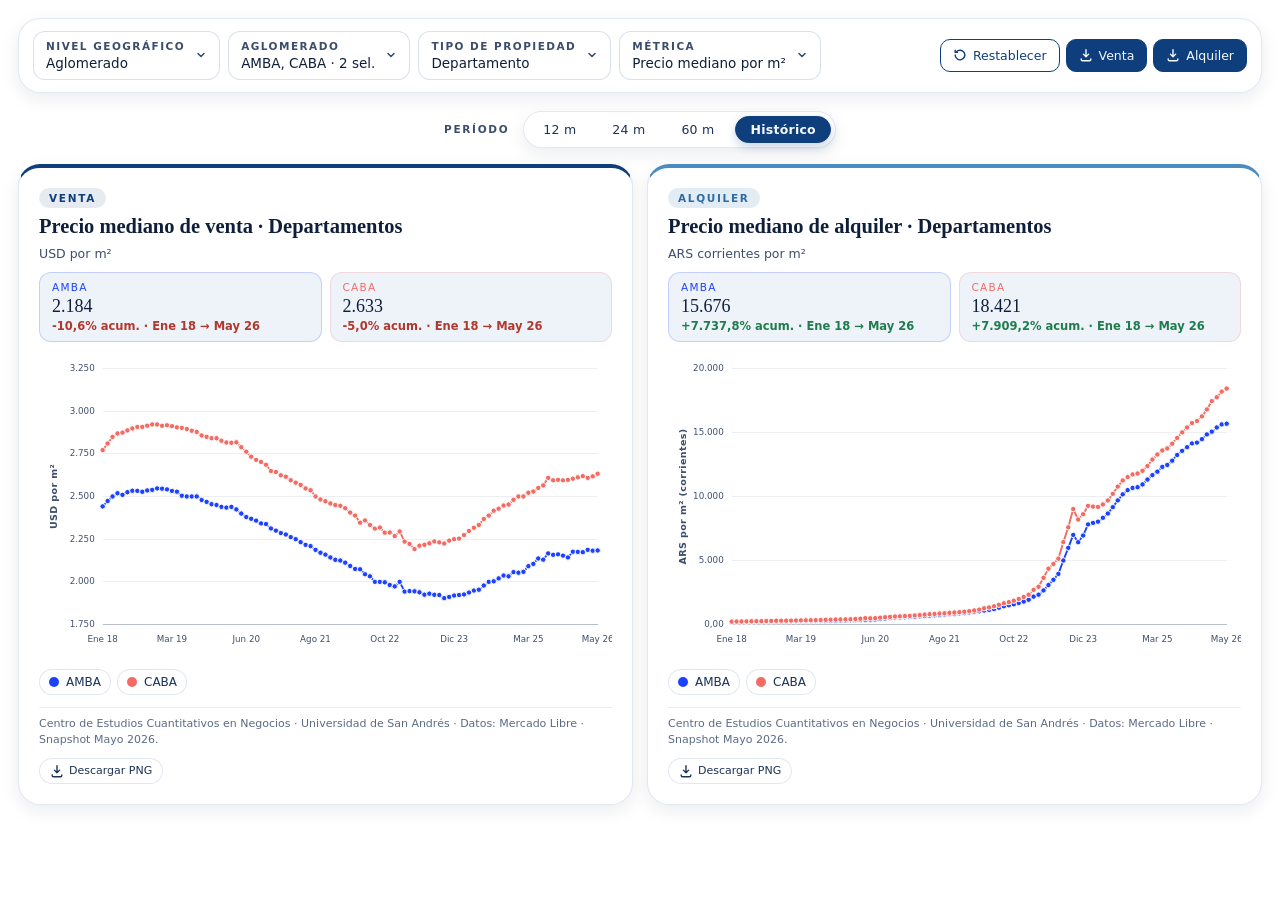
==== devDashboards/meli/amba_explorer.html @ 1bbc938f "Add MELI dev dashboard deployment and nginx routing" ====
<!doctype html>
<html lang="es">
<head>
  <meta charset="utf-8" />
  <meta name="viewport" content="width=device-width, initial-scale=1, viewport-fit=cover" />
  <meta name="theme-color" content="#0f3e7d" />
  <title>Explorador AMBA · Mercado Inmobiliario · UdeSA</title>
  <style>
:root {
  /* Paleta institucional UdeSA — gama de azules.
     Reemplaza la paleta ocre/cálida original (#fffdf8, #d7ccbc, #d8a66a)
     por una monocromática azul, manteniendo solo verde/rojo en las
     stat-deltas (subió/bajó) porque ahí el color transmite significado.

     Mapeo del cambio:
       #fffdf8 (off-white)     → #ffffff (puro)
       #f7f1e6 (ocre claro)    → #eef3fa (azul muy claro, stat-cards)
       #d7ccbc (ocre línea)    → #d6dfec (azul-gris suave)
       #1f2d2b (texto verdoso) → #0f1f3a (navy oscuro)
       #5f6e68 (gris verdoso)  → #5b6b85 (gris-azulado)
       #b94f40 (rojo venta)    → #0f3e7d (navy UdeSA — borde venta)
       #0f7f80 (verde alq)     → #4a8cc1 (azul acero — borde alquiler)
       #244f6d (azul OK)       → #0f3e7d (mismo navy que sale, ahora canónico)
       #d8a66a (acento ocre)   → #4a8cc1 (acento azul medio)
       #c08c4a (acento fuerte) → #2e6ba3 (azul medio fuerte) */
  --bg: transparent;
  --panel: #ffffff;
  --panel-strong: #eef3fa;
  --line: #d6dfec;
  --line-soft: rgba(214, 223, 236, 0.65);
  --ink: #0f1f3a;
  --ink-soft: #1b3358;
  --muted: #5b6b85;
  --muted-strong: #3c4d6c;
  --sale: #0f3e7d;
  --rent: #4a8cc1;
  --confidence: #0f3e7d;
  --accent: #4a8cc1;
  --accent-strong: #2e6ba3;
  --shadow-md: 0 16px 38px rgba(15, 31, 58, 0.10);
  --shadow-sm: 0 6px 18px rgba(15, 31, 58, 0.08);
  --radius-lg: 22px;
  --radius-md: 16px;
  --radius-sm: 12px;
  --font-body: "Aptos", "Trebuchet MS", "Segoe UI", system-ui, sans-serif;
  --font-head: "Iowan Old Style", "Palatino Linotype", "Book Antiqua", "Georgia", serif;
}

* { box-sizing: border-box; }
html { -webkit-text-size-adjust: 100%; }

body {
  margin: 0;
  background: transparent;
  color: var(--ink);
  font-family: var(--font-body);
  -webkit-font-smoothing: antialiased;
  -moz-osx-font-smoothing: grayscale;
}

#app {
  max-width: 1480px;
  margin: 0 auto;
  padding: clamp(10px, 1.5vw, 18px);
}

.boot-shell {
  padding: 40px 20px;
  text-align: center;
  color: var(--muted);
}

.shell {
  display: grid;
  gap: 14px;
}

/* ============================================================
   TOOLBAR (filtros + acciones en una sola línea)
   ============================================================ */

.toolbar {
  background: var(--panel);
  border: 1px solid rgba(214, 223, 236, 0.7);
  border-radius: var(--radius-lg);
  padding: 12px 14px;
  box-shadow: var(--shadow-sm);
  display: flex;
  align-items: center;
  justify-content: space-between;
  gap: 14px;
  flex-wrap: wrap;
}

.toolbar-filters {
  display: flex;
  align-items: center;
  gap: 8px;
  flex-wrap: wrap;
  flex: 1 1 auto;
}

.toolbar-actions {
  display: flex;
  align-items: center;
  gap: 6px;
  flex-wrap: wrap;
}

/* ---- Dropdowns ---- */

.dropdown {
  position: relative;
}

.dropdown-trigger {
  appearance: none;
  cursor: pointer;
  font: inherit;
  background: #ffffff;
  border: 1px solid rgba(214, 223, 236, 0.95);
  border-radius: 12px;
  padding: 8px 12px;
  min-width: 140px;
  display: inline-flex;
  align-items: center;
  gap: 10px;
  color: var(--ink-soft);
  transition: border-color 140ms ease, box-shadow 140ms ease, transform 140ms ease;
  text-align: left;
}

.dropdown-trigger:hover {
  border-color: rgba(91, 107, 133, 0.55);
}

.dropdown-trigger:focus-visible {
  outline: 2px solid var(--accent-strong);
  outline-offset: 2px;
}

.dropdown-trigger.is-open {
  border-color: var(--confidence);
  box-shadow: 0 0 0 3px rgba(15, 62, 125, 0.18);
}

.dropdown-trigger-text {
  display: flex;
  flex-direction: column;
  flex: 1 1 auto;
  min-width: 0;
}

.dropdown-trigger-label {
  font-size: 10.5px;
  letter-spacing: 0.14em;
  text-transform: uppercase;
  color: var(--muted-strong);
  font-weight: 600;
  line-height: 1.2;
}

.dropdown-trigger-value {
  font-size: 13.5px;
  color: var(--ink);
  margin-top: 2px;
  font-weight: 500;
  white-space: nowrap;
  overflow: hidden;
  text-overflow: ellipsis;
  max-width: 200px;
}

.dropdown-chevron {
  width: 12px;
  height: 12px;
  flex: 0 0 auto;
  transition: transform 140ms ease;
  color: var(--muted-strong);
}

.dropdown-trigger.is-open .dropdown-chevron {
  transform: rotate(180deg);
}

.dropdown-menu {
  position: absolute;
  z-index: 60;
  top: calc(100% + 6px);
  left: 0;
  min-width: 220px;
  max-width: 320px;
  background: #ffffff;
  border: 1px solid rgba(214, 223, 236, 0.95);
  border-radius: 14px;
  box-shadow: 0 18px 42px rgba(15, 31, 58, 0.18);
  padding: 8px;
  display: none;
}

.dropdown-menu.is-open {
  display: block;
}

.dropdown-menu-head {
  display: flex;
  justify-content: space-between;
  gap: 6px;
  padding: 4px 6px 8px;
  border-bottom: 1px solid rgba(214, 223, 236, 0.6);
  margin-bottom: 6px;
}

.dropdown-menu-head button {
  appearance: none;
  cursor: pointer;
  font: inherit;
  background: transparent;
  border: 0;
  padding: 4px 8px;
  border-radius: 8px;
  color: var(--confidence);
  font-size: 12px;
  font-weight: 600;
}

.dropdown-menu-head button:hover {
  background: var(--panel-strong);
}

.dropdown-option {
  display: flex;
  align-items: center;
  gap: 10px;
  padding: 8px 10px;
  border-radius: 10px;
  cursor: pointer;
  font-size: 13.5px;
  color: var(--ink-soft);
  user-select: none;
  transition: background 100ms ease;
}

.dropdown-option:hover {
  background: var(--panel-strong);
}

.dropdown-option input[type="checkbox"],
.dropdown-option input[type="radio"] {
  accent-color: var(--confidence);
  width: 16px;
  height: 16px;
  flex: 0 0 auto;
  cursor: pointer;
}

.dropdown-option .option-dot {
  width: 10px;
  height: 10px;
  border-radius: 999px;
  flex: 0 0 auto;
}

.dropdown-option .option-text {
  flex: 1 1 auto;
  min-width: 0;
  white-space: nowrap;
  overflow: hidden;
  text-overflow: ellipsis;
}

/* ---- Dropdown con buscador (barrio / municipio) ---- */

.dropdown-menu.has-search {
  min-width: 260px;
  max-width: 320px;
}

.dropdown-menu.has-search .dropdown-menu-options {
  max-height: 280px;
  overflow-y: auto;
  scrollbar-width: thin;
}

.dropdown-search {
  padding: 4px 4px 8px;
  border-bottom: 1px solid rgba(214, 223, 236, 0.6);
  margin-bottom: 6px;
}

.dropdown-search-input {
  width: 100%;
  appearance: none;
  font: inherit;
  font-size: 13px;
  padding: 7px 10px;
  background: var(--panel);
  border: 1px solid rgba(214, 223, 236, 0.85);
  border-radius: 8px;
  color: var(--ink);
}

.dropdown-search-input:focus {
  outline: 2px solid rgba(15, 62, 125, 0.35);
  outline-offset: 0;
  border-color: rgba(15, 62, 125, 0.6);
}

.dropdown-search-input::placeholder {
  color: var(--muted);
}

/* ---- Action buttons ---- */

.action-btn {
  appearance: none;
  cursor: pointer;
  font: inherit;
  font-size: 12.5px;
  padding: 8px 12px;
  border-radius: 10px;
  background: var(--confidence);
  color: #f5f8fc;
  border: 1px solid var(--confidence);
  display: inline-flex;
  align-items: center;
  gap: 6px;
  transition: transform 140ms ease, box-shadow 140ms ease, opacity 140ms ease;
}

.action-btn.secondary {
  background: transparent;
  color: var(--confidence);
}

.action-btn.accent {
  background: var(--accent);
  color: #f5f8fc;
  border-color: var(--accent-strong);
}

.action-btn:hover {
  transform: translateY(-1px);
  box-shadow: 0 8px 18px rgba(15, 31, 58, 0.14);
}

.action-btn:focus-visible {
  outline: 2px solid var(--accent-strong);
  outline-offset: 2px;
}

.action-btn:disabled {
  opacity: 0.55;
  cursor: not-allowed;
  transform: none;
  box-shadow: none;
}

.icon {
  width: 14px;
  height: 14px;
  display: inline-block;
}

/* ============================================================
   RANGE BAR (chips de período arriba de los gráficos)
   ============================================================ */

.range-bar {
  display: flex;
  justify-content: center;
  align-items: center;
  gap: 14px;
  flex-wrap: wrap;
  padding: 4px 0 2px;
}

.range-bar-label {
  font-size: 10.5px;
  letter-spacing: 0.16em;
  text-transform: uppercase;
  color: var(--muted-strong);
  font-weight: 600;
}

.range-chips {
  display: inline-flex;
  align-items: center;
  gap: 6px;
  background: var(--panel);
  border: 1px solid rgba(214, 223, 236, 0.7);
  border-radius: 999px;
  padding: 4px;
  box-shadow: var(--shadow-sm);
}

.range-chip {
  appearance: none;
  cursor: pointer;
  font: inherit;
  font-size: 12.5px;
  padding: 6px 14px;
  border-radius: 999px;
  border: 1px solid transparent;
  background: transparent;
  color: var(--ink-soft);
  transition: background 140ms ease, color 140ms ease, border-color 140ms ease, transform 140ms ease;
  font-weight: 500;
  letter-spacing: 0.02em;
  line-height: 1.1;
}

.range-chip:hover {
  background: var(--panel-strong);
  color: var(--ink);
}

.range-chip.is-active {
  background: var(--confidence);
  color: #f5f8fc;
  border-color: var(--confidence);
  font-weight: 600;
  box-shadow: 0 4px 10px rgba(15, 62, 125, 0.22);
}

.range-chip:focus-visible {
  outline: 2px solid var(--accent-strong);
  outline-offset: 2px;
}

/* ============================================================
   CHARTS GRID
   ============================================================ */

.charts-grid {
  display: grid;
  gap: 14px;
  grid-template-columns: 1fr;
}

@media (min-width: 980px) {
  .charts-grid {
    grid-template-columns: repeat(2, minmax(0, 1fr));
  }
}

.chart-panel {
  background: var(--panel);
  border: 1px solid rgba(214, 223, 236, 0.7);
  border-radius: var(--radius-lg);
  padding: clamp(14px, 2vw, 20px);
  box-shadow: var(--shadow-sm);
  display: grid;
  gap: 12px;
  position: relative;
  min-width: 0;
}

.chart-panel.sale {
  border-top: 4px solid var(--sale);
}

.chart-panel.rent {
  border-top: 4px solid var(--rent);
}

.chart-head {
  display: grid;
  gap: 6px;
}

.chart-tag {
  display: inline-flex;
  align-items: center;
  gap: 8px;
  border-radius: 999px;
  padding: 4px 10px;
  font-size: 10.5px;
  letter-spacing: 0.16em;
  text-transform: uppercase;
  font-weight: 600;
  width: max-content;
}

.chart-tag.sale {
  background: rgba(15, 62, 125, 0.10);
  color: var(--sale);
}

.chart-tag.rent {
  background: rgba(74, 140, 193, 0.16);
  /* Usamos accent-strong (#2e6ba3) en lugar de --rent porque el azul
     acero a 16% opacity necesita texto un toque más oscuro para
     mantener contraste WCAG AA. */
  color: var(--accent-strong);
}

.chart-title {
  margin: 0;
  font-family: var(--font-head);
  font-size: clamp(17px, 1.6vw, 22px);
  font-weight: 700;
  color: var(--ink);
  line-height: 1.2;
}

.chart-sub {
  margin: 0;
  color: var(--muted-strong);
  font-size: 12.5px;
  line-height: 1.5;
}

.chart-stats {
  display: flex;
  gap: 8px;
  flex-wrap: wrap;
  margin-top: 2px;
}

.stat-card {
  flex: 1 1 110px;
  padding: 8px 12px;
  border-radius: 12px;
  background: var(--panel-strong);
  border: 1px solid rgba(214, 223, 236, 0.7);
  min-width: 0;
}

.stat-label {
  font-size: 10.5px;
  letter-spacing: 0.12em;
  text-transform: uppercase;
  white-space: nowrap;
  overflow: hidden;
  text-overflow: ellipsis;
}

.stat-value {
  margin-top: 4px;
  font-family: var(--font-head);
  font-size: 18px;
  color: var(--ink);
  line-height: 1.1;
}

.stat-delta {
  font-size: 11.5px;
  margin-top: 3px;
  font-weight: 600;
  white-space: nowrap;
  overflow: hidden;
  text-overflow: ellipsis;
}

.stat-delta.up { color: #1f7d4d; }
.stat-delta.down { color: #b1382c; }
.stat-delta.flat { color: var(--muted); }

.chart-canvas-wrap {
  position: relative;
  width: 100%;
}

.chart-canvas-wrap svg {
  width: 100%;
  height: auto;
  display: block;
  font-family: var(--font-body);
}

.chart-canvas-wrap svg text {
  fill: var(--muted-strong);
}

.chart-line {
  fill: none;
  stroke-width: 2.4;
  stroke-linejoin: round;
  stroke-linecap: round;
  transition: opacity 160ms ease, stroke-width 160ms ease;
}

.chart-line.is-muted { opacity: 0.16; }
.chart-line.is-emph  { stroke-width: 3.2; }

.chart-point {
  cursor: pointer;
  transition: r 140ms ease, opacity 140ms ease;
}

.chart-point.is-muted { opacity: 0.18; }

.chart-axis path,
.chart-axis line {
  stroke: rgba(91, 107, 133, 0.45);
  shape-rendering: crispEdges;
}

.chart-grid line {
  stroke: rgba(91, 107, 133, 0.14);
  shape-rendering: crispEdges;
}

.chart-zero-line {
  stroke: rgba(91, 107, 133, 0.55);
  stroke-dasharray: 4 4;
}

.axis-title-y {
  font-weight: 600;
  letter-spacing: 0.04em;
  fill: var(--muted-strong);
}

.chart-legend {
  display: flex;
  flex-wrap: wrap;
  gap: 6px;
}

.chart-legend button {
  appearance: none;
  cursor: pointer;
  font: inherit;
  font-size: 12px;
  padding: 5px 9px;
  border-radius: 999px;
  border: 1px solid rgba(214, 223, 236, 0.72);
  background: #ffffff;
  color: var(--ink-soft);
  display: inline-flex;
  align-items: center;
  gap: 7px;
  transition: opacity 140ms ease, border-color 140ms ease, transform 140ms ease;
}

.chart-legend button:hover {
  transform: translateY(-1px);
}

.chart-legend button.is-hidden {
  opacity: 0.45;
}

.chart-legend .legend-swatch {
  width: 10px;
  height: 10px;
  border-radius: 999px;
  flex: 0 0 auto;
}

.chart-tooltip {
  position: absolute;
  pointer-events: none;
  background: rgba(15, 31, 58, 0.96);
  color: #eef3fa;
  padding: 10px 12px;
  border-radius: 12px;
  font-size: 12px;
  line-height: 1.4;
  min-width: 150px;
  max-width: 240px;
  box-shadow: 0 14px 28px rgba(11, 22, 42, 0.32);
  opacity: 0;
  transform: translate(-50%, -10px);
  transition: opacity 120ms ease, transform 120ms ease;
  z-index: 6;
}

.chart-tooltip.is-visible {
  opacity: 1;
  transform: translate(-50%, -16px);
}

.chart-tooltip h6 {
  margin: 0 0 6px;
  font-family: var(--font-head);
  font-size: 13px;
  color: #a8c4e6;
}

.tooltip-row {
  display: flex;
  align-items: center;
  gap: 8px;
  margin-top: 3px;
}

.tooltip-row .swatch {
  width: 9px;
  height: 9px;
  border-radius: 999px;
}

.tooltip-row .name {
  flex: 1;
  color: rgba(251, 246, 236, 0.82);
  white-space: nowrap;
}

.tooltip-row .value {
  font-family: var(--font-head);
  color: #ffffff;
}

/* ---- Empty / blocked state ---- */

.chart-empty {
  text-align: center;
  color: var(--muted);
  padding: 50px 20px;
  border: 1px dashed rgba(214, 223, 236, 0.85);
  border-radius: var(--radius-md);
  background: var(--panel-strong);
  font-size: 13px;
  line-height: 1.6;
}

.chart-empty strong {
  color: var(--ink);
  display: block;
  margin-bottom: 6px;
  font-family: var(--font-head);
  font-size: 15px;
}

.chart-empty .empty-icon {
  width: 30px;
  height: 30px;
  display: block;
  margin: 0 auto 10px;
  color: var(--muted-strong);
}

.chart-empty.is-blocked {
  background: rgba(74, 140, 193, 0.10);
  border-color: rgba(74, 140, 193, 0.55);
  color: var(--muted-strong);
}

.chart-footnote {
  border-top: 1px solid rgba(214, 223, 236, 0.55);
  padding-top: 8px;
  font-size: 11px;
  color: var(--muted);
  line-height: 1.45;
  display: flex;
  justify-content: space-between;
  gap: 10px;
  flex-wrap: wrap;
}

.chart-footnote .panel-download {
  appearance: none;
  cursor: pointer;
  font: inherit;
  font-size: 11px;
  padding: 4px 10px;
  border-radius: 999px;
  border: 1px solid rgba(214, 223, 236, 0.7);
  background: #ffffff;
  color: var(--ink-soft);
  display: inline-flex;
  align-items: center;
  gap: 5px;
  transition: transform 140ms ease, background 140ms ease;
}

.chart-footnote .panel-download:hover {
  transform: translateY(-1px);
  background: var(--panel-strong);
}

/* ---- Toast ---- */

.toast {
  position: fixed;
  bottom: 16px;
  left: 50%;
  transform: translate(-50%, 16px);
  background: rgba(15, 31, 58, 0.96);
  color: #f5f8fc;
  padding: 10px 16px;
  border-radius: 999px;
  font-size: 12.5px;
  box-shadow: 0 14px 28px rgba(11, 22, 42, 0.28);
  opacity: 0;
  pointer-events: none;
  transition: opacity 200ms ease, transform 200ms ease;
  z-index: 80;
}

.toast.is-visible {
  opacity: 1;
  transform: translate(-50%, 0);
}

/* ============================================================
   RESPONSIVE FINE TUNING
   ============================================================ */

@media (max-width: 720px) {
  .toolbar {
    padding: 10px;
  }

  .dropdown-trigger {
    min-width: 130px;
    padding: 7px 10px;
  }

  .dropdown-trigger-value {
    max-width: 140px;
  }

  .stat-card {
    flex: 1 1 100%;
  }

  .chart-panel {
    padding: 14px;
  }

  .toolbar-actions .action-btn span.label-text {
    display: none;
  }

  .range-bar {
    gap: 10px;
  }

  .range-chip {
    font-size: 11.5px;
    padding: 5px 12px;
  }
}

@media (max-width: 480px) {
  .toolbar-filters {
    width: 100%;
  }

  .toolbar-actions {
    width: 100%;
    justify-content: flex-end;
  }
}

@media (prefers-reduced-motion: reduce) {
  *,
  *::before,
  *::after {
    transition-duration: 0ms !important;
    animation-duration: 0ms !important;
  }
}

  </style>
</head>
<body>
  <div id="app" aria-busy="true">
    <div class="boot-shell">
      <p>Cargando explorador…</p>
    </div>
  </div>
  <script>
    window.EXPLORER_BOOTSTRAP = {"data":{"sale":{"aglomerado":{"Casa":{"precio":{"stock":{"AMBA":[{"x":"2018-01","y":1036.01801801802},{"x":"2018-02","y":1040.0},{"x":"2018-03","y":1038.96103896104},{"x":"2018-04","y":1043.47826086957},{"x":"2018-05","y":1039.47368421053},{"x":"2018-06","y":1041.66666666667},{"x":"2018-07","y":1045.45454545455},{"x":"2018-08","y":1033.33333333333},{"x":"2018-09","y":1032.30246653198},{"x":"2018-10","y":1030.0},{"x":"2018-11","y":1031.01947308133},{"x":"2018-12","y":1034.48275862069},{"x":"2019-01","y":1032.11009174312},{"x":"2019-02","y":1038.96103896104},{"x":"2019-03","y":1030.30303030303},{"x":"2019-04","y":1035.08771929825},{"x":"2019-05","y":1026.08695652174},{"x":"2019-06","y":1015.87301587302},{"x":"2019-07","y":1000.0},{"x":"2019-08","y":985.915492957746},{"x":"2019-09","y":979.166666666667},{"x":"2019-10","y":966.542750929368},{"x":"2019-11","y":951.219512195122},{"x":"2019-12","y":934.579439252336},{"x":"2020-01","y":929.772502472799},{"x":"2020-02","y":929.095354523227},{"x":"2020-03","y":931.034482758621},{"x":"2020-04","y":909.090909090909},{"x":"2020-05","y":913.705583756345},{"x":"2020-06","y":900.473933649289},{"x":"2020-07","y":883.720930232558},{"x":"2020-08","y":882.051282051282},{"x":"2020-09","y":892.307692307692},{"x":"2020-10","y":898.617511520737},{"x":"2020-11","y":882.352941176471},{"x":"2020-12","y":880.0},{"x":"2021-01","y":873.9496},{"x":"2021-02","y":875.0},{"x":"2021-03","y":883.7209},{"x":"2021-04","y":888.8889},{"x":"2021-05","y":880.2817},{"x":"2021-06","y":875.3316},{"x":"2021-07","y":871.3572},{"x":"2021-08","y":864.0777},{"x":"2021-09","y":853.3333},{"x":"2021-10","y":856.1938},{"x":"2021-11","y":850.3937},{"x":"2021-12","y":844.8276},{"x":"2022-01","y":843.75},{"x":"2022-02","y":838.709677419355},{"x":"2022-03","y":833.333333333333},{"x":"2022-04","y":827.586206896552},{"x":"2022-05","y":848.484848484848},{"x":"2022-06","y":816.3265},{"x":"2022-07","y":797.101449275362},{"x":"2022-08","y":783.783783783784},{"x":"2022-09","y":780.0},{"x":"2022-10","y":773.480662983425},{"x":"2022-11","y":777.777777777778},{"x":"2022-12","y":794.044665012407},{"x":"2023-01","y":790.0},{"x":"2023-02","y":776.255707762557},{"x":"2023-03","y":840.336134453781},{"x":"2023-04","y":909.090909090909},{"x":"2023-05","y":846.153846153846},{"x":"2023-06","y":814.159292035398},{"x":"2023-07","y":800.0},{"x":"2023-08","y":788.571428571429},{"x":"2023-09","y":788.571428571429},{"x":"2023-10","y":783.582089552239},{"x":"2023-11","y":785.046728971963},{"x":"2023-12","y":784.313725490196},{"x":"2024-01","y":759.790228940738},{"x":"2024-02","y":753.72265740467},{"x":"2024-03","y":752.688172043011},{"x":"2024-04","y":754.339622641509},{"x":"2024-05","y":761.50317572336},{"x":"2024-06","y":756.302521008403},{"x":"2024-07","y":750.0},{"x":"2024-08","y":750.0},{"x":"2024-09","y":750.0},{"x":"2024-10","y":749.354005167959},{"x":"2024-11","y":741.935483870968},{"x":"2024-12","y":748.031496062992},{"x":"2025-01","y":739.495798319328},{"x":"2025-02","y":748.387096774194},{"x":"2025-03","y":754.444444444444},{"x":"2025-04","y":752.688172043011},{"x":"2025-05","y":757.388853863624},{"x":"2025-06","y":753.138075313808},{"x":"2025-07","y":762.463343108504},{"x":"2025-08","y":755.813953488372},{"x":"2025-09","y":755.102040816327},{"x":"2025-10","y":751.87969924812},{"x":"2025-11","y":753.993610223642},{"x":"2025-12","y":753.768844221105},{"x":"2026-01","y":753.880266075388},{"x":"2026-02","y":752.688172043011},{"x":"2026-03","y":757.575757575758},{"x":"2026-04","y":761.904761904762},{"x":"2026-05","y":767.441860465116}],"CABA":[{"x":"2018-01","y":1625.46534908217},{"x":"2018-02","y":1656.44171779141},{"x":"2018-03","y":1657.53424657534},{"x":"2018-04","y":1644.56233421751},{"x":"2018-05","y":1657.14285714286},{"x":"2018-06","y":1684.39716312057},{"x":"2018-07","y":1683.57936676702},{"x":"2018-08","y":1683.17195734771},{"x":"2018-09","y":1698.0056980057},{"x":"2018-10","y":1701.06382978723},{"x":"2018-11","y":1712.60483358395},{"x":"2018-12","y":1717.48156410733},{"x":"2019-01","y":1761.3309598795},{"x":"2019-02","y":1800.5540166205},{"x":"2019-03","y":1787.89448370269},{"x":"2019-04","y":1764.70588235294},{"x":"2019-05","y":1744.87905480984},{"x":"2019-06","y":1735.50443697769},{"x":"2019-07","y":1724.13793103448},{"x":"2019-08","y":1719.45701357466},{"x":"2019-09","y":1719.87261146497},{"x":"2019-10","y":1714.90147783251},{"x":"2019-11","y":1717.47427812811},{"x":"2019-12","y":1704.54545454545},{"x":"2020-01","y":1692.30769230769},{"x":"2020-02","y":1700.8547008547},{"x":"2020-03","y":1692.30769230769},{"x":"2020-04","y":1678.00663426676},{"x":"2020-05","y":1660.64981949458},{"x":"2020-06","y":1644.80286738351},{"x":"2020-07","y":1622.80580256147},{"x":"2020-08","y":1613.47517730496},{"x":"2020-09","y":1639.78494623656},{"x":"2020-10","y":1617.64705882353},{"x":"2020-11","y":1610.27955095752},{"x":"2020-12","y":1604.76460578559},{"x":"2021-01","y":1605.263},{"x":"2021-02","y":1608.392},{"x":"2021-03","y":1621.622},{"x":"2021-04","y":1612.641},{"x":"2021-05","y":1603.499},{"x":"2021-06","y":1596.806},{"x":"2021-07","y":1584.699},{"x":"2021-08","y":1577.982},{"x":"2021-09","y":1564.987},{"x":"2021-10","y":1562.188},{"x":"2021-11","y":1552.68},{"x":"2021-12","y":1538.462},{"x":"2022-01","y":1535.283},{"x":"2022-02","y":1532.17568947906},{"x":"2022-03","y":1523.17880794702},{"x":"2022-04","y":1520.0},{"x":"2022-05","y":1450.98039215686},{"x":"2022-06","y":1483.871},{"x":"2022-07","y":1456.08131053125},{"x":"2022-08","y":1440.0},{"x":"2022-09","y":1435.89743589744},{"x":"2022-10","y":1424.61964038728},{"x":"2022-11","y":1411.76470588235},{"x":"2022-12","y":1407.0351758794},{"x":"2023-01","y":1405.88831184309},{"x":"2023-02","y":1380.67061143984},{"x":"2023-03","y":1363.13686313686},{"x":"2023-04","y":1318.18181818182},{"x":"2023-05","y":1351.35135135135},{"x":"2023-06","y":1342.02800361337},{"x":"2023-07","y":1348.83720930233},{"x":"2023-08","y":1358.71156661786},{"x":"2023-09","y":1345.0},{"x":"2023-10","y":1347.98711755233},{"x":"2023-11","y":1347.82608695652},{"x":"2023-12","y":1342.85714285714},{"x":"2024-01","y":1349.91119005329},{"x":"2024-02","y":1332.05004035513},{"x":"2024-03","y":1315.78947368421},{"x":"2024-04","y":1309.09090909091},{"x":"2024-05","y":1306.04410943607},{"x":"2024-06","y":1305.55555555556},{"x":"2024-07","y":1323.13584471834},{"x":"2024-08","y":1312.35859728507},{"x":"2024-09","y":1312.35859728507},{"x":"2024-10","y":1317.6051936531},{"x":"2024-11","y":1309.09090909091},{"x":"2024-12","y":1314.28571428571},{"x":"2025-01","y":1314.28571428571},{"x":"2025-02","y":1314.88095238095},{"x":"2025-03","y":1305.11792144383},{"x":"2025-04","y":1314.28571428571},{"x":"2025-05","y":1320.0},{"x":"2025-06","y":1325.634027824},{"x":"2025-07","y":1333.33333333333},{"x":"2025-08","y":1360.10752688172},{"x":"2025-09","y":1337.68612998743},{"x":"2025-10","y":1319.12220677857},{"x":"2025-11","y":1329.96163682865},{"x":"2025-12","y":1325.16703786192},{"x":"2026-01","y":1319.44444444444},{"x":"2026-02","y":1313.4328358209},{"x":"2026-03","y":1318.18181818182},{"x":"2026-04","y":1318.18181818182},{"x":"2026-05","y":1319.45757193866}],"GBA Zona Norte":[{"x":"2018-01","y":1223.77622377622},{"x":"2018-02","y":1230.76923076923},{"x":"2018-03","y":1244.6483647357},{"x":"2018-04","y":1252.37604193521},{"x":"2018-05","y":1235.75690129525},{"x":"2018-06","y":1243.3734939759},{"x":"2018-07","y":1255.77100646353},{"x":"2018-08","y":1236.36363636364},{"x":"2018-09","y":1233.48017621145},{"x":"2018-10","y":1226.85185185185},{"x":"2018-11","y":1234.04255319149},{"x":"2018-12","y":1237.03703703704},{"x":"2019-01","y":1230.76923076923},{"x":"2019-02","y":1243.90243902439},{"x":"2019-03","y":1234.56790123457},{"x":"2019-04","y":1233.33333333333},{"x":"2019-05","y":1232.14285714286},{"x":"2019-06","y":1223.52941176471},{"x":"2019-07","y":1192.41192411924},{"x":"2019-08","y":1174.82517482517},{"x":"2019-09","y":1160.40955631399},{"x":"2019-10","y":1147.95918367347},{"x":"2019-11","y":1130.4347826087},{"x":"2019-12","y":1111.11111111111},{"x":"2020-01","y":1104.16666666667},{"x":"2020-02","y":1102.94372294372},{"x":"2020-03","y":1116.85625646329},{"x":"2020-04","y":1081.08108108108},{"x":"2020-05","y":1084.74576271186},{"x":"2020-06","y":1046.15384615385},{"x":"2020-07","y":1000.0},{"x":"2020-08","y":992.36641221374},{"x":"2020-09","y":1000.0},{"x":"2020-10","y":1024.18207681366},{"x":"2020-11","y":998.295754381007},{"x":"2020-12","y":999.231360491929},{"x":"2021-01","y":980.3922},{"x":"2021-02","y":975.0},{"x":"2021-03","y":997.5062},{"x":"2021-04","y":1000.0},{"x":"2021-05","y":987.5},{"x":"2021-06","y":965.0466},{"x":"2021-07","y":959.1069},{"x":"2021-08","y":949.0446},{"x":"2021-09","y":926.8867},{"x":"2021-10","y":912.877},{"x":"2021-11","y":908.3826},{"x":"2021-12","y":896.027},{"x":"2022-01","y":892.8571},{"x":"2022-02","y":884.615384615385},{"x":"2022-03","y":868.421052631579},{"x":"2022-04","y":864.608076009501},{"x":"2022-05","y":880.733944954128},{"x":"2022-06","y":846.8304},{"x":"2022-07","y":818.401937046005},{"x":"2022-08","y":807.113543091655},{"x":"2022-09","y":788.990825688073},{"x":"2022-10","y":788.993020499539},{"x":"2022-11","y":800.0},{"x":"2022-12","y":864.935064935065},{"x":"2023-01","y":846.153846153846},{"x":"2023-02","y":829.268292682927},{"x":"2023-03","y":975.0},{"x":"2023-04","y":1094.67455621302},{"x":"2023-05","y":1000.0},{"x":"2023-06","y":920.863309352518},{"x":"2023-07","y":894.731578947368},{"x":"2023-08","y":872.037914691943},{"x":"2023-09","y":862.583968679167},{"x":"2023-10","y":864.197530864198},{"x":"2023-11","y":870.967741935484},{"x":"2023-12","y":871.369294605809},{"x":"2024-01","y":818.181818181818},{"x":"2024-02","y":824.483748089116},{"x":"2024-03","y":837.410800607707},{"x":"2024-04","y":841.66390048743},{"x":"2024-05","y":853.754940711462},{"x":"2024-06","y":843.75},{"x":"2024-07","y":837.39837398374},{"x":"2024-08","y":839.506172839506},{"x":"2024-09","y":836.363636363636},{"x":"2024-10","y":839.285714285714},{"x":"2024-11","y":828.07570977918},{"x":"2024-12","y":832.401187314482},{"x":"2025-01","y":819.672131147541},{"x":"2025-02","y":828.729281767956},{"x":"2025-03","y":829.875518672199},{"x":"2025-04","y":838.926174496644},{"x":"2025-05","y":848.85140034136},{"x":"2025-06","y":846.153846153846},{"x":"2025-07","y":853.658536585366},{"x":"2025-08","y":862.068965517241},{"x":"2025-09","y":862.595419847328},{"x":"2025-10","y":866.425992779783},{"x":"2025-11","y":865.671641791045},{"x":"2025-12","y":873.727087576375},{"x":"2026-01","y":875.940700503593},{"x":"2026-02","y":877.19298245614},{"x":"2026-03","y":891.891891891892},{"x":"2026-04","y":899.653979238754},{"x":"2026-05","y":926.966292134831}],"GBA Zona Oeste":[{"x":"2018-01","y":834.782608695652},{"x":"2018-02","y":833.333333333333},{"x":"2018-03","y":833.333333333333},{"x":"2018-04","y":851.063829787234},{"x":"2018-05","y":851.063829787234},{"x":"2018-06","y":846.546310832025},{"x":"2018-07","y":851.758793969849},{"x":"2018-08","y":857.142857142857},{"x":"2018-09","y":853.333333333333},{"x":"2018-10","y":853.333333333333},{"x":"2018-11","y":857.142857142857},{"x":"2018-12","y":851.063829787234},{"x":"2019-01","y":854.129596678529},{"x":"2019-02","y":857.142857142857},{"x":"2019-03","y":859.774856909527},{"x":"2019-04","y":866.666666666667},{"x":"2019-05","y":853.333333333333},{"x":"2019-06","y":837.209302325581},{"x":"2019-07","y":836.300285080773},{"x":"2019-08","y":818.181818181818},{"x":"2019-09","y":809.858299595142},{"x":"2019-10","y":800.0},{"x":"2019-11","y":793.103448275862},{"x":"2019-12","y":763.888888888889},{"x":"2020-01","y":758.169934640523},{"x":"2020-02","y":755.208584518929},{"x":"2020-03","y":745.762711864407},{"x":"2020-04","y":744.186046511628},{"x":"2020-05","y":738.461538461538},{"x":"2020-06","y":734.69387755102},{"x":"2020-07","y":737.100737100737},{"x":"2020-08","y":752.136752136752},{"x":"2020-09","y":766.417023776149},{"x":"2020-10","y":777.1552531369},{"x":"2020-11","y":764.705882352941},{"x":"2020-12","y":763.157894736842},{"x":"2021-01","y":760.7656},{"x":"2021-02","y":762.8866},{"x":"2021-03","y":769.2308},{"x":"2021-04","y":771.7842},{"x":"2021-05","y":777.7778},{"x":"2021-06","y":788.9474},{"x":"2021-07","y":788.3817},{"x":"2021-08","y":790.5882},{"x":"2021-09","y":792.393},{"x":"2021-10","y":816.9416},{"x":"2021-11","y":817.4387},{"x":"2021-12","y":813.3971},{"x":"2022-01","y":827.8825},{"x":"2022-02","y":820.89552238806},{"x":"2022-03","y":818.181818181818},{"x":"2022-04","y":809.52380952381},{"x":"2022-05","y":840.081967213115},{"x":"2022-06","y":800.0},{"x":"2022-07","y":783.783783783784},{"x":"2022-08","y":779.220779220779},{"x":"2022-09","y":780.0},{"x":"2022-10","y":775.609756097561},{"x":"2022-11","y":772.811918063315},{"x":"2022-12","y":766.467065868263},{"x":"2023-01","y":759.753593429158},{"x":"2023-02","y":760.869565217391},{"x":"2023-03","y":772.361531577845},{"x":"2023-04","y":810.126582278481},{"x":"2023-05","y":766.871165644172},{"x":"2023-06","y":772.727272727273},{"x":"2023-07","y":764.840182648402},{"x":"2023-08","y":760.56338028169},{"x":"2023-09","y":754.875269089528},{"x":"2023-10","y":741.4482182205},{"x":"2023-11","y":750.0},{"x":"2023-12","y":750.0},{"x":"2024-01","y":741.982234689107},{"x":"2024-02","y":731.598297213623},{"x":"2024-03","y":727.272727272727},{"x":"2024-04","y":714.728361908697},{"x":"2024-05","y":704.545454545455},{"x":"2024-06","y":700.48309178744},{"x":"2024-07","y":688.888888888889},{"x":"2024-08","y":683.333333333333},{"x":"2024-09","y":683.148897583584},{"x":"2024-10","y":682.352941176471},{"x":"2024-11","y":680.0},{"x":"2024-12","y":686.015831134565},{"x":"2025-01","y":681.818181818182},{"x":"2025-02","y":706.329113924051},{"x":"2025-03","y":715.151515151515},{"x":"2025-04","y":707.964601769911},{"x":"2025-05","y":707.547169811321},{"x":"2025-06","y":705.882352941176},{"x":"2025-07","y":708.333333333333},{"x":"2025-08","y":700.729927007299},{"x":"2025-09","y":700.109409190372},{"x":"2025-10","y":701.176470588235},{"x":"2025-11","y":703.703703703704},{"x":"2025-12","y":690.60773480663},{"x":"2026-01","y":693.069306930693},{"x":"2026-02","y":689.655172413793},{"x":"2026-03","y":684.931506849315},{"x":"2026-04","y":687.002652519894},{"x":"2026-05","y":689.647509578544}],"GBA Zona Sur":[{"x":"2018-01","y":815.632965165676},{"x":"2018-02","y":829.268292682927},{"x":"2018-03","y":829.268292682927},{"x":"2018-04","y":828.729281767956},{"x":"2018-05","y":843.091334894614},{"x":"2018-06","y":841.036067590425},{"x":"2018-07","y":833.333333333333},{"x":"2018-08","y":830.769230769231},{"x":"2018-09","y":836.591860022822},{"x":"2018-10","y":833.333333333333},{"x":"2018-11","y":833.333333333333},{"x":"2018-12","y":830.769230769231},{"x":"2019-01","y":833.333333333333},{"x":"2019-02","y":839.426339056235},{"x":"2019-03","y":840.643837373349},{"x":"2019-04","y":835.443037974684},{"x":"2019-05","y":821.428571428571},{"x":"2019-06","y":826.568265682657},{"x":"2019-07","y":823.529411764706},{"x":"2019-08","y":821.428571428571},{"x":"2019-09","y":827.586206896552},{"x":"2019-10","y":818.181818181818},{"x":"2019-11","y":802.599898622962},{"x":"2019-12","y":807.799442896936},{"x":"2020-01","y":808.435852372583},{"x":"2020-02","y":807.482576619135},{"x":"2020-03","y":807.723375170871},{"x":"2020-04","y":800.0},{"x":"2020-05","y":804.597701149425},{"x":"2020-06","y":799.001248439451},{"x":"2020-07","y":795.698924731183},{"x":"2020-08","y":786.666666666667},{"x":"2020-09","y":789.473684210526},{"x":"2020-10","y":777.777777777778},{"x":"2020-11","y":774.411877356018},{"x":"2020-12","y":770.440251572327},{"x":"2021-01","y":771.2082},{"x":"2021-02","y":779.2208},{"x":"2021-03","y":786.0697},{"x":"2021-04","y":788.1104},{"x":"2021-05","y":786.5169},{"x":"2021-06","y":779.54},{"x":"2021-07","y":773.9308},{"x":"2021-08","y":766.8712},{"x":"2021-09","y":753.2468},{"x":"2021-10","y":751.7241},{"x":"2021-11","y":750.0},{"x":"2021-12","y":744.6809},{"x":"2022-01","y":736.8421},{"x":"2022-02","y":730.769230769231},{"x":"2022-03","y":727.272727272727},{"x":"2022-04","y":723.140495867769},{"x":"2022-05","y":752.337265181302},{"x":"2022-06","y":720.4611},{"x":"2022-07","y":701.863354037267},{"x":"2022-08","y":697.674418604651},{"x":"2022-09","y":704.346353032283},{"x":"2022-10","y":692.307692307692},{"x":"2022-11","y":692.307692307692},{"x":"2022-12","y":684.931506849315},{"x":"2023-01","y":690.94304388422},{"x":"2023-02","y":669.642857142857},{"x":"2023-03","y":718.132854578097},{"x":"2023-04","y":760.869565217391},{"x":"2023-05","y":725.0},{"x":"2023-06","y":700.0},{"x":"2023-07","y":693.069306930693},{"x":"2023-08","y":671.698113207547},{"x":"2023-09","y":677.083333333333},{"x":"2023-10","y":671.596231297724},{"x":"2023-11","y":665.916666666667},{"x":"2023-12","y":662.068965517241},{"x":"2024-01","y":647.619047619048},{"x":"2024-02","y":644.06779661017},{"x":"2024-03","y":643.776824034335},{"x":"2024-04","y":652.741514360313},{"x":"2024-05","y":661.111111111111},{"x":"2024-06","y":657.49519346311},{"x":"2024-07","y":649.350649350649},{"x":"2024-08","y":654.545454545455},{"x":"2024-09","y":648.148148148148},{"x":"2024-10","y":644.628099173554},{"x":"2024-11","y":644.171779141104},{"x":"2024-12","y":649.038461538462},{"x":"2025-01","y":648.04469273743},{"x":"2025-02","y":648.414985590778},{"x":"2025-03","y":648.648648648649},{"x":"2025-04","y":648.148148148148},{"x":"2025-05","y":648.673766703507},{"x":"2025-06","y":651.685393258427},{"x":"2025-07","y":656.25},{"x":"2025-08","y":652.173913043478},{"x":"2025-09","y":651.851851851852},{"x":"2025-10","y":646.765437518291},{"x":"2025-11","y":650.0},{"x":"2025-12","y":653.357531760436},{"x":"2026-01","y":654.117647058824},{"x":"2026-02","y":651.968503937008},{"x":"2026-03","y":654.270516717325},{"x":"2026-04","y":658.174097664544},{"x":"2026-05","y":659.810349689791}]},"flujo":{"AMBA":[{"x":"2018-01","y":994.33543191333},{"x":"2018-02","y":987.051625879987},{"x":"2018-03","y":1016.32452574526},{"x":"2018-04","y":1034.48275862069},{"x":"2018-05","y":984.615384615385},{"x":"2018-06","y":1007.7519379845},{"x":"2018-07","y":967.741935483871},{"x":"2018-08","y":1010.4078279865},{"x":"2018-09","y":1000.0},{"x":"2018-10","y":1022.22222222222},{"x":"2018-11","y":1000.0},{"x":"2018-12","y":966.666666666667},{"x":"2019-01","y":972.972972972973},{"x":"2019-02","y":1067.96116504854},{"x":"2019-03","y":926.640926640927},{"x":"2019-04","y":973.333333333333},{"x":"2019-05","y":987.124463519313},{"x":"2019-06","y":947.368421052632},{"x":"2019-07","y":899.897750511248},{"x":"2019-08","y":878.048780487805},{"x":"2019-09","y":873.015873015873},{"x":"2019-10","y":904.109589041096},{"x":"2019-11","y":844.067796610169},{"x":"2019-12","y":751.111111111111},{"x":"2020-01","y":850.0},{"x":"2020-02","y":925.387228165123},{"x":"2020-03","y":983.75805506737},{"x":"2020-04","y":815.347721822542},{"x":"2020-05","y":864.341756086304},{"x":"2020-06","y":930.626057529611},{"x":"2020-07","y":763.636363636364},{"x":"2020-08","y":920.634920634921},{"x":"2020-09","y":873.413654618474},{"x":"2020-10","y":912.052117263844},{"x":"2020-11","y":861.326442721792},{"x":"2020-12","y":888.888888888889},{"x":"2021-01","y":805.860805860806},{"x":"2021-02","y":838.302277432712},{"x":"2021-03","y":878.048780487805},{"x":"2021-04","y":880.0},{"x":"2021-05","y":860.46511627907},{"x":"2021-06","y":844.444444444444},{"x":"2021-07","y":833.723653395785},{"x":"2021-08","y":818.181818181818},{"x":"2021-09","y":831.460674157303},{"x":"2021-10","y":858.993307306191},{"x":"2021-11","y":780.780780780781},{"x":"2021-12","y":777.011494252874},{"x":"2022-01","y":775.257086049106},{"x":"2022-02","y":764.705882352941},{"x":"2022-03","y":807.692307692308},{"x":"2022-04","y":754.430379746835},{"x":"2022-05","y":813.953488372093},{"x":"2022-06","y":741.935483870968},{"x":"2022-07","y":717.391304347826},{"x":"2022-08","y":719.710669077758},{"x":"2022-09","y":729.064039408867},{"x":"2022-10","y":709.090909090909},{"x":"2022-11","y":736.269180886875},{"x":"2022-12","y":869.282608695652},{"x":"2023-01","y":745.033112582781},{"x":"2023-02","y":703.125},{"x":"2023-03","y":909.090909090909},{"x":"2023-04","y":962.003798670465},{"x":"2023-05","y":763.636363636364},{"x":"2023-06","y":727.272727272727},{"x":"2023-07","y":738.555750426174},{"x":"2023-08","y":702.391954933544},{"x":"2023-09","y":752.941176470588},{"x":"2023-10","y":762.509928514694},{"x":"2023-11","y":757.860053758779},{"x":"2023-12","y":774.193548387097},{"x":"2024-01","y":727.272727272727},{"x":"2024-02","y":740.740740740741},{"x":"2024-03","y":738.461538461538},{"x":"2024-04","y":750.0},{"x":"2024-05","y":771.764705882353},{"x":"2024-06","y":742.148760330579},{"x":"2024-07","y":730.769230769231},{"x":"2024-08","y":745.925215723873},{"x":"2024-09","y":730.050933786078},{"x":"2024-10","y":731.25},{"x":"2024-11","y":727.272727272727},{"x":"2024-12","y":747.826086956522},{"x":"2025-01","y":725.0},{"x":"2025-02","y":758.807588075881},{"x":"2025-03","y":740.737037037037},{"x":"2025-04","y":743.243243243243},{"x":"2025-05","y":752.380952380952},{"x":"2025-06","y":746.024197917294},{"x":"2025-07","y":770.79107505071},{"x":"2025-08","y":736.842105263158},{"x":"2025-09","y":751.123335146789},{"x":"2025-10","y":740.0},{"x":"2025-11","y":751.423149905123},{"x":"2025-12","y":752.112944313501},{"x":"2026-01","y":742.671009771987},{"x":"2026-02","y":735.694822888283},{"x":"2026-03","y":757.364180954348},{"x":"2026-04","y":773.809523809524},{"x":"2026-05","y":791.765637371338}],"CABA":[{"x":"2018-01","y":1645.0},{"x":"2018-02","y":1743.11926605505},{"x":"2018-03","y":1672.04301075269},{"x":"2018-04","y":1669.83523447402},{"x":"2018-05","y":1698.11320754717},{"x":"2018-06","y":1735.64753004005},{"x":"2018-07","y":1658.23136818687},{"x":"2018-08","y":1729.7410192147},{"x":"2018-09","y":1715.61220243961},{"x":"2018-10","y":1727.57475083056},{"x":"2018-11","y":1735.53719008264},{"x":"2018-12","y":1670.39106145251},{"x":"2019-01","y":1753.26135852452},{"x":"2019-02","y":1854.49735449735},{"x":"2019-03","y":1829.77423065861},{"x":"2019-04","y":1744.79166666667},{"x":"2019-05","y":1750.0},{"x":"2019-06","y":1707.31707317073},{"x":"2019-07","y":1697.61273209549},{"x":"2019-08","y":1704.9859055673},{"x":"2019-09","y":1724.35897435897},{"x":"2019-10","y":1666.66666666667},{"x":"2019-11","y":1727.03842549203},{"x":"2019-12","y":1648.58490566038},{"x":"2020-01","y":1628.61796184272},{"x":"2020-02","y":1697.28845254792},{"x":"2020-03","y":1623.37662337662},{"x":"2020-04","y":1568.95479393761},{"x":"2020-05","y":1373.13432835821},{"x":"2020-06","y":1546.72108077681},{"x":"2020-07","y":1504.5148092921},{"x":"2020-08","y":1625.0},{"x":"2020-09","y":1646.00484261501},{"x":"2020-10","y":1572.44768279251},{"x":"2020-11","y":1584.69945355191},{"x":"2020-12","y":1647.38292011019},{"x":"2021-01","y":1583.33333333333},{"x":"2021-02","y":1546.66666666667},{"x":"2021-03","y":1666.66666666667},{"x":"2021-04","y":1557.55283973621},{"x":"2021-05","y":1542.42162784009},{"x":"2021-06","y":1584.96732026144},{"x":"2021-07","y":1543.96092693965},{"x":"2021-08","y":1522.22222222222},{"x":"2021-09","y":1521.01694915254},{"x":"2021-10","y":1562.5},{"x":"2021-11","y":1459.45945945946},{"x":"2021-12","y":1500.0},{"x":"2022-01","y":1541.23711340206},{"x":"2022-02","y":1479.51065958036},{"x":"2022-03","y":1486.72566371681},{"x":"2022-04","y":1439.68871595331},{"x":"2022-05","y":1428.57142857143},{"x":"2022-06","y":1371.42857142857},{"x":"2022-07","y":1417.54847905922},{"x":"2022-08","y":1398.17629179331},{"x":"2022-09","y":1398.17629179331},{"x":"2022-10","y":1386.59793814433},{"x":"2022-11","y":1358.02469135802},{"x":"2022-12","y":1382.57575757576},{"x":"2023-01","y":1398.05825242718},{"x":"2023-02","y":1328.67132867133},{"x":"2023-03","y":1323.52941176471},{"x":"2023-04","y":1250.0},{"x":"2023-05","y":1312.74131274131},{"x":"2023-06","y":1260.27397260274},{"x":"2023-07","y":1299.96997297568},{"x":"2023-08","y":1358.71156661786},{"x":"2023-09","y":1296.38554216867},{"x":"2023-10","y":1305.55555555556},{"x":"2023-11","y":1330.85501858736},{"x":"2023-12","y":1326.60766961652},{"x":"2024-01","y":1367.61904761905},{"x":"2024-02","y":1266.3430420712},{"x":"2024-03","y":1275.1677852349},{"x":"2024-04","y":1271.4970650177},{"x":"2024-05","y":1317.9418939898},{"x":"2024-06","y":1282.05128205128},{"x":"2024-07","y":1349.33821879908},{"x":"2024-08","y":1311.11111111111},{"x":"2024-09","y":1323.24330510414},{"x":"2024-10","y":1301.44927536232},{"x":"2024-11","y":1278.12003422564},{"x":"2024-12","y":1333.33333333333},{"x":"2025-01","y":1363.01369863014},{"x":"2025-02","y":1318.88839803412},{"x":"2025-03","y":1302.4653959081},{"x":"2025-04","y":1308.20856995354},{"x":"2025-05","y":1313.79144942649},{"x":"2025-06","y":1343.7962962963},{"x":"2025-07","y":1371.30801687764},{"x":"2025-08","y":1438.8689048761},{"x":"2025-09","y":1366.97247706422},{"x":"2025-10","y":1326.3042267467},{"x":"2025-11","y":1317.76392676276},{"x":"2025-12","y":1309.07780128349},{"x":"2026-01","y":1323.52941176471},{"x":"2026-02","y":1333.33333333333},{"x":"2026-03","y":1333.33333333333},{"x":"2026-04","y":1337.81523998916},{"x":"2026-05","y":1318.18181818182}],"GBA Zona Norte":[{"x":"2018-01","y":1200.0},{"x":"2018-02","y":1205.53843431588},{"x":"2018-03","y":1265.82278481013},{"x":"2018-04","y":1222.8286045165},{"x":"2018-05","y":1115.78947368421},{"x":"2018-06","y":1266.66666666667},{"x":"2018-07","y":1193.18181818182},{"x":"2018-08","y":1242.60355029586},{"x":"2018-09","y":1205.35081502481},{"x":"2018-10","y":1216.7199946672},{"x":"2018-11","y":1200.0},{"x":"2018-12","y":1204.75719932242},{"x":"2019-01","y":1137.306366116},{"x":"2019-02","y":1278.07486631016},{"x":"2019-03","y":1126.27986348123},{"x":"2019-04","y":1208.92494929006},{"x":"2019-05","y":1217.63419965995},{"x":"2019-06","y":1166.16766467066},{"x":"2019-07","y":1032.25806451613},{"x":"2019-08","y":984.126984126984},{"x":"2019-09","y":938.888888888889},{"x":"2019-10","y":1049.60403614333},{"x":"2019-11","y":981.132075471698},{"x":"2019-12","y":896.21120883666},{"x":"2020-01","y":1015.625},{"x":"2020-02","y":1075.67567567568},{"x":"2020-03","y":1131.42857142857},{"x":"2020-04","y":957.575757575758},{"x":"2020-05","y":1106.83886838868},{"x":"2020-06","y":1051.17565698479},{"x":"2020-07","y":860.034129692833},{"x":"2020-08","y":1047.10675102876},{"x":"2020-09","y":1000.0},{"x":"2020-10","y":1115.31190926276},{"x":"2020-11","y":974.894957983193},{"x":"2020-12","y":1016.94915254237},{"x":"2021-01","y":829.268292682927},{"x":"2021-02","y":899.070141694743},{"x":"2021-03","y":1008.21696616444},{"x":"2021-04","y":983.754512635379},{"x":"2021-05","y":973.170731707317},{"x":"2021-06","y":892.857142857143},{"x":"2021-07","y":848.896434634975},{"x":"2021-08","y":850.746268656716},{"x":"2021-09","y":893.617021276596},{"x":"2021-10","y":945.038167938931},{"x":"2021-11","y":807.640191786533},{"x":"2021-12","y":821.211960929511},{"x":"2022-01","y":821.428571428571},{"x":"2022-02","y":798.041607517159},{"x":"2022-03","y":872.260503397454},{"x":"2022-04","y":810.577819198509},{"x":"2022-05","y":921.546445919429},{"x":"2022-06","y":778.688524590164},{"x":"2022-07","y":743.362831858407},{"x":"2022-08","y":732.451678535097},{"x":"2022-09","y":692.640692640693},{"x":"2022-10","y":698.513158579082},{"x":"2022-11","y":736.842105263158},{"x":"2022-12","y":1124.12177985948},{"x":"2023-01","y":777.777777777778},{"x":"2023-02","y":754.098360655738},{"x":"2023-03","y":1087.86610878661},{"x":"2023-04","y":1178.41477841478},{"x":"2023-05","y":852.326839826839},{"x":"2023-06","y":772.943745450764},{"x":"2023-07","y":795.197110339454},{"x":"2023-08","y":752.814674256799},{"x":"2023-09","y":800.0},{"x":"2023-10","y":815.78947368421},{"x":"2023-11","y":845.070422535211},{"x":"2023-12","y":853.106159090211},{"x":"2024-01","y":781.449129141886},{"x":"2024-02","y":857.142857142857},{"x":"2024-03","y":833.333333333333},{"x":"2024-04","y":849.476382676994},{"x":"2024-05","y":903.954802259887},{"x":"2024-06","y":825.396825396825},{"x":"2024-07","y":821.643286573146},{"x":"2024-08","y":860.986547085202},{"x":"2024-09","y":842.696629213483},{"x":"2024-10","y":850.0},{"x":"2024-11","y":862.068965517241},{"x":"2024-12","y":841.945126507954},{"x":"2025-01","y":809.52380952381},{"x":"2025-02","y":875.0},{"x":"2025-03","y":814.977973568282},{"x":"2025-04","y":842.49815225425},{"x":"2025-05","y":882.352941176471},{"x":"2025-06","y":876.379624014554},{"x":"2025-07","y":871.410736579276},{"x":"2025-08","y":837.831716200912},{"x":"2025-09","y":884.615384615385},{"x":"2025-10","y":883.720930232558},{"x":"2025-11","y":865.41958041958},{"x":"2025-12","y":898.296610169491},{"x":"2026-01","y":877.863227273714},{"x":"2026-02","y":857.632933104631},{"x":"2026-03","y":903.784630045606},{"x":"2026-04","y":955.318946667934},{"x":"2026-05","y":1020.40816326531}],"GBA Zona Oeste":[{"x":"2018-01","y":787.878787878788},{"x":"2018-02","y":702.702702702703},{"x":"2018-03","y":739.644970414201},{"x":"2018-04","y":844.163150492264},{"x":"2018-05","y":738.358286009293},{"x":"2018-06","y":696.969696969697},{"x":"2018-07","y":746.887966804979},{"x":"2018-08","y":827.250608272506},{"x":"2018-09","y":785.478547854785},{"x":"2018-10","y":776.39751552795},{"x":"2018-11","y":815.789473684211},{"x":"2018-12","y":741.26880787037},{"x":"2019-01","y":761.904761904762},{"x":"2019-02","y":762.331838565022},{"x":"2019-03","y":774.596774193548},{"x":"2019-04","y":762.049941927991},{"x":"2019-05","y":750.0},{"x":"2019-06","y":715.372907153729},{"x":"2019-07","y":708.860759493671},{"x":"2019-08","y":633.325},{"x":"2019-09","y":716.417910447761},{"x":"2019-10","y":667.903525046382},{"x":"2019-11","y":666.666666666667},{"x":"2019-12","y":471.428571428571},{"x":"2020-01","y":666.666666666667},{"x":"2020-02","y":733.652312599681},{"x":"2020-03","y":769.615384615385},{"x":"2020-04","y":596.078431372549},{"x":"2020-05","y":294.573643410853},{"x":"2020-06","y":783.558558558559},{"x":"2020-07","y":476.905302465128},{"x":"2020-08","y":800.0},{"x":"2020-09","y":738.095238095238},{"x":"2020-10","y":695.187165775401},{"x":"2020-11","y":700.0},{"x":"2020-12","y":750.0},{"x":"2021-01","y":732.130461655494},{"x":"2021-02","y":716.0},{"x":"2021-03","y":722.222222222222},{"x":"2021-04","y":709.046454767726},{"x":"2021-05","y":688.888888888889},{"x":"2021-06","y":802.292263610315},{"x":"2021-07","y":786.299765807963},{"x":"2021-08","y":775.862068965517},{"x":"2021-09","y":793.650793650794},{"x":"2021-10","y":778.894472361809},{"x":"2021-11","y":760.028525583883},{"x":"2021-12","y":710.382513661202},{"x":"2022-01","y":720.404920971159},{"x":"2022-02","y":699.726775956284},{"x":"2022-03","y":739.818170649303},{"x":"2022-04","y":714.285714285714},{"x":"2022-05","y":718.592964824121},{"x":"2022-06","y":683.471757251245},{"x":"2022-07","y":676.691729323308},{"x":"2022-08","y":667.970280647194},{"x":"2022-09","y":730.593607305936},{"x":"2022-10","y":697.673255813953},{"x":"2022-11","y":698.377131917856},{"x":"2022-12","y":671.394650552156},{"x":"2023-01","y":669.565217391304},{"x":"2023-02","y":678.048780487805},{"x":"2023-03","y":689.655172413793},{"x":"2023-04","y":714.285714285714},{"x":"2023-05","y":635.64705882353},{"x":"2023-06","y":721.7125382263},{"x":"2023-07","y":678.328981723238},{"x":"2023-08","y":666.666666666667},{"x":"2023-09","y":682.42947131207},{"x":"2023-10","y":706.316489361702},{"x":"2023-11","y":731.707317073171},{"x":"2023-12","y":725.091603053435},{"x":"2024-01","y":684.408094497519},{"x":"2024-02","y":655.4476806904},{"x":"2024-03","y":690.909090909091},{"x":"2024-04","y":645.161290322581},{"x":"2024-05","y":657.142857142857},{"x":"2024-06","y":657.142857142857},{"x":"2024-07","y":638.297872340426},{"x":"2024-08","y":629.975644936275},{"x":"2024-09","y":623.492320596998},{"x":"2024-10","y":628.0},{"x":"2024-11","y":613.636363636364},{"x":"2024-12","y":650.0},{"x":"2025-01","y":646.153846153846},{"x":"2025-02","y":698.976928698194},{"x":"2025-03","y":683.760683760684},{"x":"2025-04","y":674.975},{"x":"2025-05","y":666.666666666667},{"x":"2025-06","y":660.869565217391},{"x":"2025-07","y":680.501336674086},{"x":"2025-08","y":652.866242038217},{"x":"2025-09","y":676.855895196507},{"x":"2025-10","y":677.003205128205},{"x":"2025-11","y":705.382436260623},{"x":"2025-12","y":663.716814159292},{"x":"2026-01","y":676.595744680851},{"x":"2026-02","y":655.915973871734},{"x":"2026-03","y":644.007155635063},{"x":"2026-04","y":657.894736842105},{"x":"2026-05","y":664.285714285714}],"GBA Zona Sur":[{"x":"2018-01","y":716.937663780008},{"x":"2018-02","y":807.886557886558},{"x":"2018-03","y":761.904761904762},{"x":"2018-04","y":747.663551401869},{"x":"2018-05","y":798.252266828463},{"x":"2018-06","y":753.155775922851},{"x":"2018-07","y":750.25354969574},{"x":"2018-08","y":736.6930073058},{"x":"2018-09","y":777.222222222222},{"x":"2018-10","y":727.272727272727},{"x":"2018-11","y":725.0},{"x":"2018-12","y":715.990453460621},{"x":"2019-01","y":764.297385620915},{"x":"2019-02","y":787.984928090007},{"x":"2019-03","y":800.0},{"x":"2019-04","y":756.366086525382},{"x":"2019-05","y":771.89529041925},{"x":"2019-06","y":772.815533980582},{"x":"2019-07","y":773.816388265456},{"x":"2019-08","y":776.181947344628},{"x":"2019-09","y":819.968755561708},{"x":"2019-10","y":775.193798449612},{"x":"2019-11","y":734.69387755102},{"x":"2019-12","y":746.268656716418},{"x":"2020-01","y":779.846109098601},{"x":"2020-02","y":750.0},{"x":"2020-03","y":806.201550387597},{"x":"2020-04","y":747.105087014726},{"x":"2020-05","y":716.229720560113},{"x":"2020-06","y":722.222222222222},{"x":"2020-07","y":727.272727272727},{"x":"2020-08","y":721.153846153846},{"x":"2020-09","y":750.605326876513},{"x":"2020-10","y":737.602459016393},{"x":"2020-11","y":717.056303089529},{"x":"2020-12","y":705.355980736691},{"x":"2021-01","y":694.292511162927},{"x":"2021-02","y":739.454094292804},{"x":"2021-03","y":736.842105263158},{"x":"2021-04","y":750.0},{"x":"2021-05","y":752.043596730245},{"x":"2021-06","y":737.527114967462},{"x":"2021-07","y":721.271393643032},{"x":"2021-08","y":708.791208791209},{"x":"2021-09","y":700.564971751412},{"x":"2021-10","y":698.962365591398},{"x":"2021-11","y":692.819448654278},{"x":"2021-12","y":673.684210526316},{"x":"2022-01","y":653.333333333333},{"x":"2022-02","y":660.097087378641},{"x":"2022-03","y":675.014553759348},{"x":"2022-04","y":651.025182331086},{"x":"2022-05","y":686.106346483705},{"x":"2022-06","y":658.333333333333},{"x":"2022-07","y":626.582278481013},{"x":"2022-08","y":658.135283363803},{"x":"2022-09","y":692.307692307692},{"x":"2022-10","y":631.578947368421},{"x":"2022-11","y":666.666666666667},{"x":"2022-12","y":637.037037037037},{"x":"2023-01","y":666.333333333333},{"x":"2023-02","y":618.76726519337},{"x":"2023-03","y":709.52380952381},{"x":"2023-04","y":748.422715054113},{"x":"2023-05","y":671.411733892091},{"x":"2023-06","y":613.545816733068},{"x":"2023-07","y":637.30876966171},{"x":"2023-08","y":584.615384615385},{"x":"2023-09","y":657.894736842105},{"x":"2023-10","y":678.733031674208},{"x":"2023-11","y":636.871508379888},{"x":"2023-12","y":670.65868263473},{"x":"2024-01","y":621.890547263682},{"x":"2024-02","y":622.222222222222},{"x":"2024-03","y":616.006728778468},{"x":"2024-04","y":650.512581547064},{"x":"2024-05","y":666.666666666667},{"x":"2024-06","y":645.161290322581},{"x":"2024-07","y":622.867814899357},{"x":"2024-08","y":649.5},{"x":"2024-09","y":621.409921671018},{"x":"2024-10","y":615.311004784689},{"x":"2024-11","y":614.188341620445},{"x":"2024-12","y":638.744537357004},{"x":"2025-01","y":630.434782608696},{"x":"2025-02","y":627.885503231764},{"x":"2025-03","y":629.011553273427},{"x":"2025-04","y":626.49087289727},{"x":"2025-05","y":618.181818181818},{"x":"2025-06","y":627.80269058296},{"x":"2025-07","y":639.097744360902},{"x":"2025-08","y":631.808278867102},{"x":"2025-09","y":638.403990024938},{"x":"2025-10","y":621.052631578947},{"x":"2025-11","y":637.311703360371},{"x":"2025-12","y":637.755102040816},{"x":"2026-01","y":638.297872340426},{"x":"2026-02","y":630.983729038685},{"x":"2026-03","y":637.932702540586},{"x":"2026-04","y":649.478474281623},{"x":"2026-05","y":651.387213510253}]}},"demanda":{"AMBA":[{"x":"2019-01","y":1.0},{"x":"2019-02","y":0.883147138243236},{"x":"2019-03","y":0.86556890983216},{"x":"2019-04","y":0.772753745962832},{"x":"2019-05","y":0.75369301636046},{"x":"2019-06","y":0.733679250277969},{"x":"2019-07","y":0.760523111134643},{"x":"2019-08","y":0.75252819399587},{"x":"2019-09","y":0.818287711124054},{"x":"2019-10","y":0.855403187377561},{"x":"2019-11","y":0.886959284163711},{"x":"2019-12","y":0.830147720654418},{"x":"2020-01","y":1.05808227881612},{"x":"2020-02","y":1.08042568962779},{"x":"2020-03","y":0.922856991581511},{"x":"2020-04","y":0.610049240218139},{"x":"2020-05","y":1.00593000476518},{"x":"2020-06","y":1.06888335892413},{"x":"2020-07","y":1.38068512733626},{"x":"2020-08","y":2.02160216021602},{"x":"2020-09","y":2.0185312648912},{"x":"2020-10","y":2.09249748504262},{"x":"2020-11","y":1.86350399745857},{"x":"2020-12","y":1.4549690263144},{"x":"2021-01","y":2.16879334992323},{"x":"2021-02","y":1.74056229152327},{"x":"2021-03","y":1.83422459893048},{"x":"2021-04","y":1.78561973844443},{"x":"2021-05","y":1.81564038756817},{"x":"2021-06","y":1.63212791867422},{"x":"2021-07","y":1.55953830677185},{"x":"2021-08","y":1.49552602319055},{"x":"2021-09","y":1.46629957113358},{"x":"2021-10","y":1.21649812040028},{"x":"2021-11","y":1.18870122306348},{"x":"2021-12","y":0.969926404405146},{"x":"2022-01","y":1.47085296764971},{"x":"2022-02","y":1.38306771853656},{"x":"2022-03","y":1.50516228093398},{"x":"2022-04","y":1.42706623603537},{"x":"2022-05","y":1.52030497167364},{"x":"2022-06","y":1.37803780378038},{"x":"2022-07","y":1.43214909726267},{"x":"2022-08","y":1.68401546036957},{"x":"2022-09","y":1.71149467887965},{"x":"2022-10","y":1.44014401440144},{"x":"2022-11","y":1.33779848573093},{"x":"2022-12","y":1.04595753693016},{"x":"2023-01","y":1.63361041986552},{"x":"2023-02","y":1.52025202520252},{"x":"2023-03","y":1.79695028326362},{"x":"2023-04","y":0.884311960607825},{"x":"2023-05","y":1.6574892783396},{"x":"2023-06","y":1.59580663948748},{"x":"2023-07","y":1.79133795732514},{"x":"2023-08","y":1.73214380261556},{"x":"2023-09","y":1.68586858685869},{"x":"2023-10","y":1.53115899825277},{"x":"2023-11","y":1.47768306242389},{"x":"2023-12","y":1.32678561973844},{"x":"2024-01","y":1.96727908084926},{"x":"2024-02","y":1.92052734685233},{"x":"2024-03","y":2.16646370519405},{"x":"2024-04","y":2.31667284375496},{"x":"2024-05","y":2.70069359877164},{"x":"2024-06","y":2.30814846190501},{"x":"2024-07","y":2.26769735797109},{"x":"2024-08","y":2.4681526976227},{"x":"2024-09","y":2.34288134695823},{"x":"2024-10","y":2.52554667231429},{"x":"2024-11","y":2.6215915709218},{"x":"2024-12","y":2.39190977921322},{"x":"2025-01","y":3.27368030920739},{"x":"2025-02","y":2.91634457563403},{"x":"2025-03","y":3.07200720072007},{"x":"2025-04","y":2.77667178482554},{"x":"2025-05","y":2.94122941705935},{"x":"2025-06","y":2.71038280298618},{"x":"2025-07","y":2.96018425371949},{"x":"2025-08","y":2.97892730449516},{"x":"2025-09","y":2.49960290146662},{"x":"2025-10","y":2.25149573780907},{"x":"2025-11","y":1.95266585482078},{"x":"2025-12","y":1.98866945518081},{"x":"2026-01","y":2.82225869645788},{"x":"2026-02","y":3.01503679779743},{"x":"2026-03","y":4.00301794885371},{"x":"2026-04","y":3.85900354741357}],"CABA":[{"x":"2019-01","y":1.0},{"x":"2019-02","y":0.760669908157753},{"x":"2019-03","y":0.837385197190708},{"x":"2019-04","y":1.00702323068612},{"x":"2019-05","y":0.990275526742301},{"x":"2019-06","y":0.925445705024311},{"x":"2019-07","y":0.937331172339276},{"x":"2019-08","y":0.806050783360346},{"x":"2019-09","y":0.821717990275527},{"x":"2019-10","y":0.902215018908698},{"x":"2019-11","y":1.05294435440303},{"x":"2019-12","y":0.856834143706105},{"x":"2020-01","y":1.04916261480281},{"x":"2020-02","y":1.13506212857915},{"x":"2020-03","y":0.853052404105889},{"x":"2020-04","y":0.678011885467315},{"x":"2020-05","y":0.816855753646678},{"x":"2020-06","y":0.944354403025392},{"x":"2020-07","y":1.27066450567261},{"x":"2020-08","y":1.71204754186926},{"x":"2020-09","y":1.44894651539708},{"x":"2020-10","y":1.74014046461372},{"x":"2020-11","y":1.58022690437601},{"x":"2020-12","y":1.38087520259319},{"x":"2021-01","y":1.76445164775797},{"x":"2021-02","y":1.49486763911399},{"x":"2021-03","y":1.70394381415451},{"x":"2021-04","y":1.62182603997839},{"x":"2021-05","y":1.75202593192869},{"x":"2021-06","y":1.51377633711507},{"x":"2021-07","y":1.56618044300378},{"x":"2021-08","y":1.47433819556996},{"x":"2021-09","y":1.21123716909779},{"x":"2021-10","y":1.16315505132361},{"x":"2021-11","y":1.09346299297677},{"x":"2021-12","y":0.90815775256618},{"x":"2022-01","y":1.23878984332793},{"x":"2022-02","y":1.30415991356024},{"x":"2022-03","y":1.56185845488925},{"x":"2022-04","y":1.59805510534846},{"x":"2022-05","y":1.71961102106969},{"x":"2022-06","y":1.81523500810373},{"x":"2022-07","y":1.73689897352782},{"x":"2022-08","y":1.9086980010805},{"x":"2022-09","y":1.91410048622366},{"x":"2022-10","y":1.57806591031875},{"x":"2022-11","y":1.47757968665586},{"x":"2022-12","y":1.15180983252296},{"x":"2023-01","y":1.52566180443004},{"x":"2023-02","y":1.61966504592112},{"x":"2023-03","y":2.10156672069152},{"x":"2023-04","y":1.09886547811994},{"x":"2023-05","y":2.15180983252296},{"x":"2023-06","y":2.17882225823879},{"x":"2023-07","y":2.39492166396542},{"x":"2023-08","y":2.52998379254457},{"x":"2023-09","y":2.26202052944354},{"x":"2023-10","y":1.92220421393841},{"x":"2023-11","y":1.81523500810373},{"x":"2023-12","y":1.67314964883847},{"x":"2024-01","y":2.26688276607239},{"x":"2024-02","y":2.42625607779579},{"x":"2024-03","y":2.66234467855213},{"x":"2024-04","y":2.82495948136143},{"x":"2024-05","y":3.29551593733117},{"x":"2024-06","y":3.08860075634792},{"x":"2024-07","y":2.83198271204754},{"x":"2024-08","y":3.19070772555375},{"x":"2024-09","y":3.07887628309022},{"x":"2024-10","y":3.19124797406807},{"x":"2024-11","y":3.35710426796326},{"x":"2024-12","y":2.99081577525662},{"x":"2025-01","y":4.26850351161534},{"x":"2025-02","y":3.76391139924365},{"x":"2025-03","y":4.35656401944895},{"x":"2025-04","y":3.83684494867639},{"x":"2025-05","y":4.08319827120475},{"x":"2025-06","y":3.46839546191248},{"x":"2025-07","y":4.01080497028633},{"x":"2025-08","y":4.8762830902215},{"x":"2025-09","y":4.11777417612102},{"x":"2025-10","y":3.94651539708266},{"x":"2025-11","y":3.23554835224203},{"x":"2025-12","y":3.29173419773096},{"x":"2026-01","y":4.89086980010805},{"x":"2026-02","y":4.27552674230146},{"x":"2026-03","y":6.60886007563479},{"x":"2026-04","y":5.99405726634252}],"GBA Zona Norte":[{"x":"2019-01","y":1.0},{"x":"2019-02","y":0.941759231462023},{"x":"2019-03","y":0.946862803962774},{"x":"2019-04","y":0.743770639447613},{"x":"2019-05","y":0.748273791654158},{"x":"2019-06","y":0.685529870909637},{"x":"2019-07","y":0.722305613929751},{"x":"2019-08","y":0.701591113779646},{"x":"2019-09","y":0.777244070849595},{"x":"2019-10","y":0.826478534974482},{"x":"2019-11","y":0.847343140198139},{"x":"2019-12","y":0.837886520564395},{"x":"2020-01","y":1.11392975082558},{"x":"2020-02","y":1.13239267487241},{"x":"2020-03","y":0.963074151906334},{"x":"2020-04","y":0.672020414290003},{"x":"2020-05","y":1.1915340738517},{"x":"2020-06","y":1.29645752026419},{"x":"2020-07","y":1.71975382767938},{"x":"2020-08","y":2.72560792554788},{"x":"2020-09","y":2.77469228459922},{"x":"2020-10","y":2.73491444010808},{"x":"2020-11","y":2.40708495947163},{"x":"2020-12","y":1.84434103872711},{"x":"2021-01","y":2.83653557490243},{"x":"2021-02","y":2.30741519063344},{"x":"2021-03","y":2.40858601020715},{"x":"2021-04","y":2.31552086460522},{"x":"2021-05","y":2.41023716601621},{"x":"2021-06","y":2.06364455118583},{"x":"2021-07","y":1.96022215550886},{"x":"2021-08","y":1.95556889822876},{"x":"2021-09","y":1.89837886520564},{"x":"2021-10","y":1.52146502551786},{"x":"2021-11","y":1.50255178625038},{"x":"2021-12","y":1.19948964274992},{"x":"2022-01","y":1.78625037526268},{"x":"2022-02","y":1.75517862503753},{"x":"2022-03","y":1.84163914740318},{"x":"2022-04","y":1.66361453017112},{"x":"2022-05","y":1.8285800060042},{"x":"2022-06","y":1.6259381567097},{"x":"2022-07","y":1.6460522365656},{"x":"2022-08","y":2.03317322125488},{"x":"2022-09","y":2.07640348243771},{"x":"2022-10","y":1.84404082858001},{"x":"2022-11","y":1.60522365655959},{"x":"2022-12","y":1.24902431702192},{"x":"2023-01","y":1.93080156109276},{"x":"2023-02","y":1.83158210747523},{"x":"2023-03","y":2.20129090363254},{"x":"2023-04","y":1.06709696787751},{"x":"2023-05","y":1.90693485439808},{"x":"2023-06","y":1.88321825277694},{"x":"2023-07","y":2.12864004803362},{"x":"2023-08","y":2.01771239867908},{"x":"2023-09","y":1.95887120984689},{"x":"2023-10","y":1.84569198438907},{"x":"2023-11","y":1.78354848393876},{"x":"2023-12","y":1.58135694986491},{"x":"2024-01","y":2.39897928549985},{"x":"2024-02","y":2.37060942659862},{"x":"2024-03","y":2.74827379165416},{"x":"2024-04","y":2.96517562293606},{"x":"2024-05","y":3.66346442509757},{"x":"2024-06","y":2.94235965175623},{"x":"2024-07","y":2.96397478234764},{"x":"2024-08","y":3.20084058841189},{"x":"2024-09","y":2.97448213749625},{"x":"2024-10","y":3.16016211347944},{"x":"2024-11","y":3.44250975682978},{"x":"2024-12","y":3.08150705493846},{"x":"2025-01","y":4.24767337135995},{"x":"2025-02","y":3.76553587511258},{"x":"2025-03","y":3.99594716301411},{"x":"2025-04","y":3.68462924046833},{"x":"2025-05","y":3.88441909336536},{"x":"2025-06","y":3.57670369258481},{"x":"2025-07","y":3.80156109276494},{"x":"2025-08","y":3.5702491744221},{"x":"2025-09","y":2.93635544881417},{"x":"2025-10","y":2.63494446112279},{"x":"2025-11","y":2.282797958571},{"x":"2025-12","y":2.2880516361453},{"x":"2026-01","y":3.32782948063645},{"x":"2026-02","y":3.65791053737616},{"x":"2026-03","y":4.25037526268388},{"x":"2026-04","y":4.05403782647853}],"GBA Zona Oeste":[{"x":"2019-01","y":1.0},{"x":"2019-02","y":0.873323923782639},{"x":"2019-03","y":0.83151023288638},{"x":"2019-04","y":0.747177134791814},{"x":"2019-05","y":0.690014114326041},{"x":"2019-06","y":0.733415666901905},{"x":"2019-07","y":0.726534932956951},{"x":"2019-08","y":0.768525052928723},{"x":"2019-09","y":0.831863091037403},{"x":"2019-10","y":0.850211714890614},{"x":"2019-11","y":0.865737473535639},{"x":"2019-12","y":0.801164431898377},{"x":"2020-01","y":0.96453775582216},{"x":"2020-02","y":0.959950599858857},{"x":"2020-03","y":0.792166549047283},{"x":"2020-04","y":0.482709950599859},{"x":"2020-05","y":0.823747353563867},{"x":"2020-06","y":0.821983062808751},{"x":"2020-07","y":1.0317572335921},{"x":"2020-08","y":1.38055751587862},{"x":"2020-09","y":1.35391672547636},{"x":"2020-10","y":1.60056457304164},{"x":"2020-11","y":1.38108680310515},{"x":"2020-12","y":1.03510938602682},{"x":"2021-01","y":1.6227946365561},{"x":"2021-02","y":1.22053634438956},{"x":"2021-03","y":1.36732533521524},{"x":"2021-04","y":1.28228652081863},{"x":"2021-05","y":1.25052928722654},{"x":"2021-06","y":1.18648553281581},{"x":"2021-07","y":1.14573041637262},{"x":"2021-08","y":1.07233592095977},{"x":"2021-09","y":1.08080451658433},{"x":"2021-10","y":0.855681016231475},{"x":"2021-11","y":0.847212420606916},{"x":"2021-12","y":0.693719124911785},{"x":"2022-01","y":1.08627381792519},{"x":"2022-02","y":0.978122794636556},{"x":"2022-03","y":1.06086803105152},{"x":"2022-04","y":1.1106210303458},{"x":"2022-05","y":1.10426958362738},{"x":"2022-06","y":0.92060691601976},{"x":"2022-07","y":1.03140437544107},{"x":"2022-08","y":1.13690896259704},{"x":"2022-09","y":1.16266760762174},{"x":"2022-10","y":0.916725476358504},{"x":"2022-11","y":0.906139731827805},{"x":"2022-12","y":0.728299223712068},{"x":"2023-01","y":1.17060691601976},{"x":"2023-02","y":1.01111503175723},{"x":"2023-03","y":1.13620324629499},{"x":"2023-04","y":0.534050811573747},{"x":"2023-05","y":1.07304163726182},{"x":"2023-06","y":1.02434721242061},{"x":"2023-07","y":1.14820042342978},{"x":"2023-08","y":1.07745236414961},{"x":"2023-09","y":1.14255469301341},{"x":"2023-10","y":0.991178546224418},{"x":"2023-11","y":0.988532110091743},{"x":"2023-12","y":0.8969654199012},{"x":"2024-01","y":1.34333098094566},{"x":"2024-02","y":1.19195483415667},{"x":"2024-03","y":1.30698659139026},{"x":"2024-04","y":1.34897671136203},{"x":"2024-05","y":1.54481298517996},{"x":"2024-06","y":1.43119266055046},{"x":"2024-07","y":1.39326040931546},{"x":"2024-08","y":1.52205363443896},{"x":"2024-09","y":1.36467889908257},{"x":"2024-10","y":1.63285109386027},{"x":"2024-11","y":1.50264643613267},{"x":"2024-12","y":1.3590331686662},{"x":"2025-01","y":1.80363443895554},{"x":"2025-02","y":1.66160903316867},{"x":"2025-03","y":1.68083980239944},{"x":"2025-04","y":1.52205363443896},{"x":"2025-05","y":1.68895553987297},{"x":"2025-06","y":1.54657727593507},{"x":"2025-07","y":1.74276640790402},{"x":"2025-08","y":1.84438955539873},{"x":"2025-09","y":1.59386026817219},{"x":"2025-10","y":1.38355681016231},{"x":"2025-11","y":1.23076923076923},{"x":"2025-12","y":1.25988002822865},{"x":"2026-01","y":1.69795342272406},{"x":"2026-02","y":1.89520112914608},{"x":"2026-03","y":2.65419901199718},{"x":"2026-04","y":2.54216654904728}],"GBA Zona Sur":[{"x":"2019-01","y":1.0},{"x":"2019-02","y":0.860178495537612},{"x":"2019-03","y":0.80259243518912},{"x":"2019-04","y":0.752443688907777},{"x":"2019-05","y":0.745006374840629},{"x":"2019-06","y":0.726731831704207},{"x":"2019-07","y":0.786017849553761},{"x":"2019-08","y":0.784317892052699},{"x":"2019-09","y":0.858691032724182},{"x":"2019-10","y":0.884190395240119},{"x":"2019-11","y":0.903314917127072},{"x":"2019-12","y":0.843603909902252},{"x":"2020-01","y":1.0951976200595},{"x":"2020-02","y":1.13047173820654},{"x":"2020-03","y":1.05078623034424},{"x":"2020-04","y":0.648958776030599},{"x":"2020-05","y":1.03697407564811},{"x":"2020-06","y":1.09307267318317},{"x":"2020-07","y":1.36421589460264},{"x":"2020-08","y":1.91882702932427},{"x":"2020-09","y":1.97258818529537},{"x":"2020-10","y":1.91415214619635},{"x":"2020-11","y":1.78644283892903},{"x":"2020-12","y":1.43858903527412},{"x":"2021-01","y":2.0401614959626},{"x":"2021-02","y":1.66107097322567},{"x":"2021-03","y":1.6347216319592},{"x":"2021-04","y":1.70611984700382},{"x":"2021-05","y":1.67955801104972},{"x":"2021-06","y":1.60454738631534},{"x":"2021-07","y":1.48810029749256},{"x":"2021-08","y":1.36230344241394},{"x":"2021-09","y":1.41925201869953},{"x":"2021-10","y":1.24033149171271},{"x":"2021-11","y":1.19315767105822},{"x":"2021-12","y":1.0019124521887},{"x":"2022-01","y":1.57883552911177},{"x":"2022-02","y":1.37505312367191},{"x":"2022-03","y":1.54164895877603},{"x":"2022-04","y":1.4060773480663},{"x":"2022-05","y":1.50658733531662},{"x":"2022-06","y":1.4060773480663},{"x":"2022-07","y":1.49213769655759},{"x":"2022-08","y":1.76030599235019},{"x":"2022-09","y":1.77624309392265},{"x":"2022-10","y":1.44453888652784},{"x":"2022-11","y":1.42413939651509},{"x":"2022-12","y":1.09944751381215},{"x":"2023-01","y":1.81300467488313},{"x":"2023-02","y":1.65363365915852},{"x":"2023-03","y":1.90055248618785},{"x":"2023-04","y":0.963025924351891},{"x":"2023-05","y":1.81385465363366},{"x":"2023-06","y":1.64789630259244},{"x":"2023-07","y":1.8510412239694},{"x":"2023-08","y":1.80259243518912},{"x":"2023-09","y":1.72715682107947},{"x":"2023-10","y":1.58244793880153},{"x":"2023-11","y":1.50106247343816},{"x":"2023-12","y":1.34785380365491},{"x":"2024-01","y":1.98980025499363},{"x":"2024-02","y":1.96196345091373},{"x":"2024-03","y":2.18295792605185},{"x":"2024-04","y":2.36421589460263},{"x":"2024-05","y":2.49596260093498},{"x":"2024-06","y":2.15958351041224},{"x":"2024-07","y":2.11325966850829},{"x":"2024-08","y":2.28623034424139},{"x":"2024-09","y":2.3374415639609},{"x":"2024-10","y":2.44050148746281},{"x":"2024-11","y":2.51784955376116},{"x":"2024-12","y":2.42413939651509},{"x":"2025-01","y":3.27411814704632},{"x":"2025-02","y":2.89205269868253},{"x":"2025-03","y":2.93433914152146},{"x":"2025-04","y":2.58542286442839},{"x":"2025-05","y":2.66510837229069},{"x":"2025-06","y":2.58754781130472},{"x":"2025-07","y":2.82214194645134},{"x":"2025-08","y":2.76200594985125},{"x":"2025-09","y":2.33574160645984},{"x":"2025-10","y":2.08733531661708},{"x":"2025-11","y":1.85019124521887},{"x":"2025-12","y":1.93008924776881},{"x":"2026-01","y":2.6470463238419},{"x":"2026-02","y":2.9579260518487},{"x":"2026-03","y":4.25244368890778},{"x":"2026-04","y":4.32915427114322}]},"oferta":{"AMBA":[{"x":"2018-01","y":1.0},{"x":"2018-02","y":1.03351567917405},{"x":"2018-03","y":1.12224876081876},{"x":"2018-04","y":1.15268253845956},{"x":"2018-05","y":1.20712946554691},{"x":"2018-06","y":1.24472866425251},{"x":"2018-07","y":1.29064899709788},{"x":"2018-08","y":1.35937540128926},{"x":"2018-09","y":1.42093638441585},{"x":"2018-10","y":1.46708785987621},{"x":"2018-11","y":1.52859747797725},{"x":"2018-12","y":1.53576289904204},{"x":"2019-01","y":1.58461103834399},{"x":"2019-02","y":1.64994735084881},{"x":"2019-03","y":1.72388730513393},{"x":"2019-04","y":1.77068084341372},{"x":"2019-05","y":1.85227418650641},{"x":"2019-06","y":1.91758481649845},{"x":"2019-07","y":1.9900351850425},{"x":"2019-08","y":2.04137452808383},{"x":"2019-09","y":2.09620669286283},{"x":"2019-10","y":2.14690397308473},{"x":"2019-11","y":2.17500064206282},{"x":"2019-12","y":2.21457739425225},{"x":"2020-01","y":2.32226417032642},{"x":"2020-02","y":2.40313840306136},{"x":"2020-03","y":2.43891414335979},{"x":"2020-04","y":2.32503788170635},{"x":"2020-05","y":2.3222898528392},{"x":"2020-06","y":2.31127205485785},{"x":"2020-07","y":2.27755091558158},{"x":"2020-08","y":2.43519017900711},{"x":"2020-09","y":2.59621953411922},{"x":"2020-10","y":2.61391478542261},{"x":"2020-11","y":2.59883915042248},{"x":"2020-12","y":2.52590081413565},{"x":"2021-01","y":2.55951922336081},{"x":"2021-02","y":2.5731823201582},{"x":"2021-03","y":2.69630428641138},{"x":"2021-04","y":2.7441764902278},{"x":"2021-05","y":2.79448853275805},{"x":"2021-06","y":2.82666872126769},{"x":"2021-07","y":2.84595628836325},{"x":"2021-08","y":2.90399876723939},{"x":"2021-09","y":2.87125356344865},{"x":"2021-10","y":2.86198217633613},{"x":"2021-11","y":2.92125741582556},{"x":"2021-12","y":2.91409199476077},{"x":"2022-01","y":2.85438015255413},{"x":"2022-02","y":2.83909905745178},{"x":"2022-03","y":2.93466368749518},{"x":"2022-04","y":2.97924852967614},{"x":"2022-05","y":3.05010658242802},{"x":"2022-06","y":3.07232195598017},{"x":"2022-07","y":3.25032745203791},{"x":"2022-08","y":3.45928037599199},{"x":"2022-09","y":3.55017078870997},{"x":"2022-10","y":3.52918817577112},{"x":"2022-11","y":3.66851580758661},{"x":"2022-12","y":3.52030202635026},{"x":"2023-01","y":3.58486786347176},{"x":"2023-02","y":3.44787734031898},{"x":"2023-03","y":3.51773377507255},{"x":"2023-04","y":2.05824793897835},{"x":"2023-05","y":3.56308909263682},{"x":"2023-06","y":3.60890669543108},{"x":"2023-07","y":3.60710891953669},{"x":"2023-08","y":3.61340113516706},{"x":"2023-09","y":3.68289801474176},{"x":"2023-10","y":3.40473071885353},{"x":"2023-11","y":3.13781236356165},{"x":"2023-12","y":3.0363664380923},{"x":"2024-01","y":2.80974394534761},{"x":"2024-02","y":2.85643475357629},{"x":"2024-03","y":2.90687520867042},{"x":"2024-04","y":2.97596116804068},{"x":"2024-05","y":3.07424814443845},{"x":"2024-06","y":3.02850758918253},{"x":"2024-07","y":3.0478978863292},{"x":"2024-08","y":3.0177979813545},{"x":"2024-09","y":2.97598685055346},{"x":"2024-10","y":3.01366309679739},{"x":"2024-11","y":3.15535351978838},{"x":"2024-12","y":3.16251894085317},{"x":"2025-01","y":3.22595474741249},{"x":"2025-02","y":3.11677838559725},{"x":"2025-03","y":3.10958728201967},{"x":"2025-04","y":3.07090941777744},{"x":"2025-05","y":3.0851632123687},{"x":"2025-06","y":3.00963094229139},{"x":"2025-07","y":2.95780363150731},{"x":"2025-08","y":3.00464853481265},{"x":"2025-09","y":3.05159616816909},{"x":"2025-10","y":3.11908981174718},{"x":"2025-11","y":3.18432339420089},{"x":"2025-12","y":3.02460384724041},{"x":"2026-01","y":3.00297917148214},{"x":"2026-02","y":2.94642627834707},{"x":"2026-03","y":2.97639777075789},{"x":"2026-04","y":2.97981354495724}],"CABA":[{"x":"2018-01","y":1.0},{"x":"2018-02","y":1.00951968844656},{"x":"2018-03","y":1.09909130246646},{"x":"2018-04","y":1.09822587624405},{"x":"2018-05","y":1.12894850713977},{"x":"2018-06","y":1.15967113803548},{"x":"2018-07","y":1.19212462137603},{"x":"2018-08","y":1.2617914322804},{"x":"2018-09","y":1.31717871051493},{"x":"2018-10","y":1.36434443963652},{"x":"2018-11","y":1.38295110341843},{"x":"2018-12","y":1.36347901341411},{"x":"2019-01","y":1.43228039809606},{"x":"2019-02","y":1.46386845521419},{"x":"2019-03","y":1.49848550411077},{"x":"2019-04","y":1.55906533967979},{"x":"2019-05","y":1.60276936391173},{"x":"2019-06","y":1.64993509303332},{"x":"2019-07","y":1.65945478147988},{"x":"2019-08","y":1.76027693639117},{"x":"2019-09","y":1.79229770662051},{"x":"2019-10","y":1.81999134573778},{"x":"2019-11","y":1.84595413241021},{"x":"2019-12","y":1.8334054521852},{"x":"2020-01","y":1.90263954997836},{"x":"2020-02","y":1.95672868887927},{"x":"2020-03","y":1.91864993509303},{"x":"2020-04","y":1.84725227174383},{"x":"2020-05","y":1.83427087840762},{"x":"2020-06","y":1.88576373864128},{"x":"2020-07","y":1.98096062310688},{"x":"2020-08","y":2.04803115534401},{"x":"2020-09","y":2.08481176979662},{"x":"2020-10","y":2.15967113803548},{"x":"2020-11","y":2.23582864560796},{"x":"2020-12","y":2.14928602336651},{"x":"2021-01","y":2.18866291648637},{"x":"2021-02","y":2.1787105149286},{"x":"2021-03","y":2.29813933362181},{"x":"2021-04","y":2.34660320207702},{"x":"2021-05","y":2.39809606231069},{"x":"2021-06","y":2.42016443098226},{"x":"2021-07","y":2.45478147987884},{"x":"2021-08","y":2.51492860233665},{"x":"2021-09","y":2.440501947209},{"x":"2021-10","y":2.43098225876244},{"x":"2021-11","y":2.46300302899178},{"x":"2021-12","y":2.440501947209},{"x":"2022-01","y":2.37646040675032},{"x":"2022-02","y":2.36434443963652},{"x":"2022-03","y":2.48290783210731},{"x":"2022-04","y":2.48160969277369},{"x":"2022-05","y":2.50194720900043},{"x":"2022-06","y":2.50930333189096},{"x":"2022-07","y":2.71051492860234},{"x":"2022-08","y":2.77022933794894},{"x":"2022-09","y":2.81176979662484},{"x":"2022-10","y":2.79489398528775},{"x":"2022-11","y":2.94244915620943},{"x":"2022-12","y":2.66248377325833},{"x":"2023-01","y":2.71354392038079},{"x":"2023-02","y":2.59022068368672},{"x":"2023-03","y":2.74513197749892},{"x":"2023-04","y":1.62786672436175},{"x":"2023-05","y":2.88057118130679},{"x":"2023-06","y":2.83729987018607},{"x":"2023-07","y":2.90956295975768},{"x":"2023-08","y":2.95716140199048},{"x":"2023-09","y":3.2085677196019},{"x":"2023-10","y":2.88879273041973},{"x":"2023-11","y":2.69710082215491},{"x":"2023-12","y":2.71138035482475},{"x":"2024-01","y":2.60276936391173},{"x":"2024-02","y":2.54045867589788},{"x":"2024-03","y":2.48636953699697},{"x":"2024-04","y":2.5235828645608},{"x":"2024-05","y":2.56512332323669},{"x":"2024-06","y":2.59324967546517},{"x":"2024-07","y":2.57853742968412},{"x":"2024-08","y":2.61272176546949},{"x":"2024-09","y":2.69753353526612},{"x":"2024-10","y":2.75378623972306},{"x":"2024-11","y":2.75984422327997},{"x":"2024-12","y":2.797490263955},{"x":"2025-01","y":2.93898745131977},{"x":"2025-02","y":2.762007788836},{"x":"2025-03","y":2.76849848550411},{"x":"2025-04","y":2.7680657723929},{"x":"2025-05","y":2.80138468195586},{"x":"2025-06","y":2.72306360882735},{"x":"2025-07","y":2.70575508437906},{"x":"2025-08","y":2.881003894418},{"x":"2025-09","y":2.85028126352228},{"x":"2025-10","y":2.79835569017741},{"x":"2025-11","y":2.87797490263955},{"x":"2025-12","y":2.79922111639983},{"x":"2026-01","y":2.78753786239723},{"x":"2026-02","y":2.71700562527045},{"x":"2026-03","y":2.77196019039377},{"x":"2026-04","y":2.77715274772826}],"GBA Zona Norte":[{"x":"2018-01","y":1.0},{"x":"2018-02","y":1.01575895733188},{"x":"2018-03","y":1.09990584270777},{"x":"2018-04","y":1.12280093166163},{"x":"2018-05","y":1.17647058823529},{"x":"2018-06","y":1.2088805193518},{"x":"2018-07","y":1.25526537489469},{"x":"2018-08","y":1.30586253035334},{"x":"2018-09","y":1.35606323405521},{"x":"2018-10","y":1.40636305069627},{"x":"2018-11","y":1.45730710144209},{"x":"2018-12","y":1.47440408345309},{"x":"2019-01","y":1.49670449477179},{"x":"2019-02","y":1.56197036523118},{"x":"2019-03","y":1.5976014668715},{"x":"2019-04","y":1.66366024084444},{"x":"2019-05","y":1.73963030873681},{"x":"2019-06","y":1.77094999752218},{"x":"2019-07","y":1.82600723524456},{"x":"2019-08","y":1.86282769215521},{"x":"2019-09","y":1.89320580801824},{"x":"2019-10","y":1.95411070915308},{"x":"2019-11","y":1.95817433966004},{"x":"2019-12","y":1.97041478765053},{"x":"2020-01","y":2.03092323702859},{"x":"2020-02","y":2.1250309727935},{"x":"2020-03","y":2.19569849843897},{"x":"2020-04","y":2.05446256008722},{"x":"2020-05","y":2.10000495564696},{"x":"2020-06","y":2.11338520243818},{"x":"2020-07","y":2.00812726101393},{"x":"2020-08","y":2.16814510134298},{"x":"2020-09","y":2.3271222558105},{"x":"2020-10","y":2.41121958471678},{"x":"2020-11","y":2.30150156102879},{"x":"2020-12","y":2.1986223301452},{"x":"2021-01","y":2.22221120967342},{"x":"2021-02","y":2.19589672431736},{"x":"2021-03","y":2.28296744139947},{"x":"2021-04","y":2.29535655879875},{"x":"2021-05","y":2.30715099856286},{"x":"2021-06","y":2.31364289608008},{"x":"2021-07","y":2.32489221467863},{"x":"2021-08","y":2.34813419891967},{"x":"2021-09","y":2.3132960007929},{"x":"2021-10","y":2.34055205907131},{"x":"2021-11","y":2.36934436790723},{"x":"2021-12","y":2.3681054561673},{"x":"2022-01","y":2.3595817433966},{"x":"2022-02","y":2.36597452797463},{"x":"2022-03","y":2.46355121661133},{"x":"2022-04","y":2.48436493384211},{"x":"2022-05","y":2.53585410575351},{"x":"2022-06","y":2.53966995391248},{"x":"2022-07","y":2.70751771643788},{"x":"2022-08","y":2.88091580355815},{"x":"2022-09","y":2.91515932404975},{"x":"2022-10","y":2.9555478467714},{"x":"2022-11","y":2.99469745775311},{"x":"2022-12","y":3.01734476435899},{"x":"2023-01","y":3.00703701868279},{"x":"2023-02","y":2.78403290549581},{"x":"2023-03","y":2.91243371822191},{"x":"2023-04","y":1.69215521086278},{"x":"2023-05","y":2.90455423955597},{"x":"2023-06","y":2.8921155656871},{"x":"2023-07","y":2.89568363149809},{"x":"2023-08","y":2.90311710193766},{"x":"2023-09","y":2.90901432181971},{"x":"2023-10","y":2.80177412161158},{"x":"2023-11","y":2.54918479607513},{"x":"2023-12","y":2.46394766836811},{"x":"2024-01","y":2.26869517815551},{"x":"2024-02","y":2.29500966351157},{"x":"2024-03","y":2.32072947123247},{"x":"2024-04","y":2.35150403885227},{"x":"2024-05","y":2.42732543733584},{"x":"2024-06","y":2.36433916447792},{"x":"2024-07","y":2.42182466921057},{"x":"2024-08","y":2.36552851974825},{"x":"2024-09","y":2.33024431339511},{"x":"2024-10","y":2.29867684226176},{"x":"2024-11","y":2.43911987709996},{"x":"2024-12","y":2.44789137221864},{"x":"2025-01","y":2.42365825858566},{"x":"2025-02","y":2.40492591307795},{"x":"2025-03","y":2.42400515387284},{"x":"2025-04","y":2.3321770157094},{"x":"2025-05","y":2.3253877793746},{"x":"2025-06","y":2.24981416323901},{"x":"2025-07","y":2.24015065166758},{"x":"2025-08","y":2.2276624213291},{"x":"2025-09","y":2.23014024480896},{"x":"2025-10","y":2.24708855741117},{"x":"2025-11","y":2.22934734129541},{"x":"2025-12","y":2.19782942663165},{"x":"2026-01","y":2.18137667872541},{"x":"2026-02","y":2.16844244016056},{"x":"2026-03","y":2.22290500024778},{"x":"2026-04","y":2.20982209227415}],"GBA Zona Oeste":[{"x":"2018-01","y":1.0},{"x":"2018-02","y":1.04778999326902},{"x":"2018-03","y":1.10253533767108},{"x":"2018-04","y":1.10253533767108},{"x":"2018-05","y":1.13843392416424},{"x":"2018-06","y":1.18039039712811},{"x":"2018-07","y":1.21449405429661},{"x":"2018-08","y":1.26407897689028},{"x":"2018-09","y":1.32768678483285},{"x":"2018-10","y":1.3497868521427},{"x":"2018-11","y":1.45366838680727},{"x":"2018-12","y":1.4532196544761},{"x":"2019-01","y":1.54173210679829},{"x":"2019-02","y":1.62396230648418},{"x":"2019-03","y":1.68914067758582},{"x":"2019-04","y":1.73165806596365},{"x":"2019-05","y":1.82017051828584},{"x":"2019-06","y":1.93728965671977},{"x":"2019-07","y":2.01626654700471},{"x":"2019-08","y":2.07819160870541},{"x":"2019-09","y":2.14303343055867},{"x":"2019-10","y":2.19048687457931},{"x":"2019-11","y":2.25600179492932},{"x":"2019-12","y":2.44009423378954},{"x":"2020-01","y":2.65571011891407},{"x":"2020-02","y":2.72279560242315},{"x":"2020-03","y":2.74960735921023},{"x":"2020-04","y":2.64415526138658},{"x":"2020-05","y":2.55418442898811},{"x":"2020-06","y":2.47453444020642},{"x":"2020-07","y":2.48350908682971},{"x":"2020-08","y":2.72391743325107},{"x":"2020-09","y":2.86324882207763},{"x":"2020-10","y":2.82297509535562},{"x":"2020-11","y":2.93168050258021},{"x":"2020-12","y":2.90296163338569},{"x":"2021-01","y":2.98216288983621},{"x":"2021-02","y":3.0365716849899},{"x":"2021-03","y":3.21527933587615},{"x":"2021-04","y":3.30760601301324},{"x":"2021-05","y":3.37816917208885},{"x":"2021-06","y":3.38770473412609},{"x":"2021-07","y":3.44110388153466},{"x":"2021-08","y":3.53376710792013},{"x":"2021-09","y":3.49046443796276},{"x":"2021-10","y":3.38467579089073},{"x":"2021-11","y":3.46701817365941},{"x":"2021-12","y":3.45321965447611},{"x":"2022-01","y":3.24265200807718},{"x":"2022-02","y":3.23345299528831},{"x":"2022-03","y":3.28763742427642},{"x":"2022-04","y":3.35550818936504},{"x":"2022-05","y":3.43067085483509},{"x":"2022-06","y":3.43381198115324},{"x":"2022-07","y":3.59479470495849},{"x":"2022-08","y":3.64954004936056},{"x":"2022-09","y":3.82779896791564},{"x":"2022-10","y":3.92483733452995},{"x":"2022-11","y":4.08279111509984},{"x":"2022-12","y":3.86190262508414},{"x":"2023-01","y":4.03208436167826},{"x":"2023-02","y":3.87973973524792},{"x":"2023-03","y":3.96690599057662},{"x":"2023-04","y":2.32690150325331},{"x":"2023-05","y":3.96814000448732},{"x":"2023-06","y":4.05396006282253},{"x":"2023-07","y":4.11554857527485},{"x":"2023-08","y":4.06484182185326},{"x":"2023-09","y":4.27664348216289},{"x":"2023-10","y":3.78292573479919},{"x":"2023-11","y":3.57662104554633},{"x":"2023-12","y":3.35180614763294},{"x":"2024-01","y":3.0012340139107},{"x":"2024-02","y":3.12979582678932},{"x":"2024-03","y":3.29391967691272},{"x":"2024-04","y":3.41911599730761},{"x":"2024-05","y":3.55283823199462},{"x":"2024-06","y":3.53118689701593},{"x":"2024-07","y":3.53836661431456},{"x":"2024-08","y":3.52625084137312},{"x":"2024-09","y":3.47296387704734},{"x":"2024-10","y":3.63271258694189},{"x":"2024-11","y":3.77843841148755},{"x":"2024-12","y":3.7727170742652},{"x":"2025-01","y":3.92506170069554},{"x":"2025-02","y":3.7310971505497},{"x":"2025-03","y":3.62934709445816},{"x":"2025-04","y":3.6110612519632},{"x":"2025-05","y":3.67781018622392},{"x":"2025-06","y":3.6211577294144},{"x":"2025-07","y":3.53006506618802},{"x":"2025-08","y":3.62485977114651},{"x":"2025-09","y":3.73120933363249},{"x":"2025-10","y":3.91496522324433},{"x":"2025-11","y":4.18487772043976},{"x":"2025-12","y":3.87300875028046},{"x":"2026-01","y":3.82521875701144},{"x":"2026-02","y":3.67623962306484},{"x":"2026-03","y":3.68364370652906},{"x":"2026-04","y":3.64920350011218}],"GBA Zona Sur":[{"x":"2018-01","y":1.0},{"x":"2018-02","y":1.07155183857693},{"x":"2018-03","y":1.21253152794371},{"x":"2018-04","y":1.30877472454533},{"x":"2018-05","y":1.39453073144829},{"x":"2018-06","y":1.44298420284083},{"x":"2018-07","y":1.5057745917961},{"x":"2018-08","y":1.64542678879596},{"x":"2018-09","y":1.73689101287668},{"x":"2018-10","y":1.80007964954202},{"x":"2018-11","y":1.85291384574539},{"x":"2018-12","y":1.85065710872162},{"x":"2019-01","y":1.91756272401434},{"x":"2019-02","y":1.97345015266162},{"x":"2019-03","y":2.17244125846276},{"x":"2019-04","y":2.16845878136201},{"x":"2019-05","y":2.26855170582769},{"x":"2019-06","y":2.36917562724014},{"x":"2019-07","y":2.49980087614496},{"x":"2019-08","y":2.56232576662684},{"x":"2019-09","y":2.67781760254879},{"x":"2019-10","y":2.71206690561529},{"x":"2019-11","y":2.76091862471791},{"x":"2019-12","y":2.71870436744989},{"x":"2020-01","y":2.83685118810567},{"x":"2020-02","y":2.90681003584229},{"x":"2020-03","y":2.88238417629099},{"x":"2020-04","y":2.81879729191557},{"x":"2020-05","y":2.79304393999734},{"x":"2020-06","y":2.77870702243462},{"x":"2020-07","y":2.84654188238418},{"x":"2020-08","y":2.92765166600292},{"x":"2020-09","y":3.15797159166335},{"x":"2020-10","y":3.04885171910262},{"x":"2020-11","y":3.11283685118811},{"x":"2020-12","y":3.071950086287},{"x":"2021-01","y":3.07672905880791},{"x":"2021-02","y":3.15651135005974},{"x":"2021-03","y":3.31156245851586},{"x":"2021-04","y":3.40169919022966},{"x":"2021-05","y":3.53086419753086},{"x":"2021-06","y":3.66175494490907},{"x":"2021-07","y":3.65750696933493},{"x":"2021-08","y":3.76715783884243},{"x":"2021-09","y":3.76529934952874},{"x":"2021-10","y":3.7724678083101},{"x":"2021-11","y":3.89446435682995},{"x":"2021-12","y":3.88397716713129},{"x":"2022-01","y":3.86698526483473},{"x":"2022-02","y":3.78547723350591},{"x":"2022-03","y":3.91756272401434},{"x":"2022-04","y":4.01234567901235},{"x":"2022-05","y":4.14549316341431},{"x":"2022-06","y":4.24412584627638},{"x":"2022-07","y":4.46236559139785},{"x":"2022-08","y":4.99482277976902},{"x":"2022-09","y":5.14921014204168},{"x":"2022-10","y":4.82291251825302},{"x":"2022-11","y":5.20602681534581},{"x":"2022-12","y":4.72653657241471},{"x":"2023-01","y":4.87083499269879},{"x":"2023-02","y":4.97822912518253},{"x":"2023-03","y":4.84468339307049},{"x":"2023-04","y":2.85304659498208},{"x":"2023-05","y":5.0572149210142},{"x":"2023-06","y":5.23908137528209},{"x":"2023-07","y":5.12518253020045},{"x":"2023-08","y":5.18319394663481},{"x":"2023-09","y":5.19885835656445},{"x":"2023-10","y":4.73065179875216},{"x":"2023-11","y":4.3305455993628},{"x":"2023-12","y":4.2961635470596},{"x":"2024-01","y":4.09597769812824},{"x":"2024-02","y":4.13381123058542},{"x":"2024-03","y":4.14801539891146},{"x":"2024-04","y":4.26310898712332},{"x":"2024-05","y":4.39705296694544},{"x":"2024-06","y":4.34634275852914},{"x":"2024-07","y":4.28859684056817},{"x":"2024-08","y":4.28766759591132},{"x":"2024-09","y":4.20310633213859},{"x":"2024-10","y":4.27611841231913},{"x":"2024-11","y":4.45798486658702},{"x":"2024-12","y":4.46674631620868},{"x":"2025-01","y":4.63586884375415},{"x":"2025-02","y":4.40554891809372},{"x":"2025-03","y":4.43568299482278},{"x":"2025-04","y":4.50351785477234},{"x":"2025-05","y":4.50617283950617},{"x":"2025-06","y":4.40926589672109},{"x":"2025-07","y":4.28036638789327},{"x":"2025-08","y":4.39001725740077},{"x":"2025-09","y":4.50962431966016},{"x":"2025-10","y":4.61157573343953},{"x":"2025-11","y":4.65246249834063},{"x":"2025-12","y":4.30452674897119},{"x":"2026-01","y":4.29696004247976},{"x":"2026-02","y":4.23722288596841},{"x":"2026-03","y":4.22062923138192},{"x":"2026-04","y":4.31249170317271}]}},"Departamento":{"precio":{"stock":{"AMBA":[{"x":"2018-01","y":2441.86046511628},{"x":"2018-02","y":2473.11827956989},{"x":"2018-03","y":2500.0},{"x":"2018-04","y":2518.70802469136},{"x":"2018-05","y":2509.43396226415},{"x":"2018-06","y":2525.0},{"x":"2018-07","y":2533.33333333333},{"x":"2018-08","y":2532.75109170306},{"x":"2018-09","y":2527.47252747253},{"x":"2018-10","y":2535.21126760563},{"x":"2018-11","y":2538.46153846154},{"x":"2018-12","y":2547.16981132075},{"x":"2019-01","y":2545.45454545455},{"x":"2019-02","y":2541.28929954838},{"x":"2019-03","y":2532.46753246753},{"x":"2019-04","y":2527.95939086294},{"x":"2019-05","y":2504.08163265306},{"x":"2019-06","y":2500.0},{"x":"2019-07","y":2500.0},{"x":"2019-08","y":2500.0},{"x":"2019-09","y":2479.12087912088},{"x":"2019-10","y":2468.260053838},{"x":"2019-11","y":2454.54545454545},{"x":"2019-12","y":2450.0},{"x":"2020-01","y":2439.0243902439},{"x":"2020-02","y":2434.78260869565},{"x":"2020-03","y":2439.0243902439},{"x":"2020-04","y":2424.24242424242},{"x":"2020-05","y":2400.0},{"x":"2020-06","y":2379.36507936508},{"x":"2020-07","y":2369.23076923077},{"x":"2020-08","y":2358.49056603774},{"x":"2020-09","y":2342.10526315789},{"x":"2020-10","y":2338.70967741935},{"x":"2020-11","y":2312.5},{"x":"2020-12","y":2300.0},{"x":"2021-01","y":2285.714},{"x":"2021-02","y":2277.228},{"x":"2021-03","y":2261.905},{"x":"2021-04","y":2250.0},{"x":"2021-05","y":2232.432},{"x":"2021-06","y":2216.667},{"x":"2021-07","y":2209.302},{"x":"2021-08","y":2187.5},{"x":"2021-09","y":2170.732},{"x":"2021-10","y":2159.574},{"x":"2021-11","y":2142.857},{"x":"2021-12","y":2129.032},{"x":"2022-01","y":2125.0},{"x":"2022-02","y":2112.5},{"x":"2022-03","y":2093.02325581395},{"x":"2022-04","y":2075.47169811321},{"x":"2022-05","y":2073.59689922481},{"x":"2022-06","y":2044.444},{"x":"2022-07","y":2032.52032520325},{"x":"2022-08","y":2000.0},{"x":"2022-09","y":2000.0},{"x":"2022-10","y":1997.5},{"x":"2022-11","y":1981.81818181818},{"x":"2022-12","y":1973.50993377483},{"x":"2023-01","y":2000.0},{"x":"2023-02","y":1943.05555555556},{"x":"2023-03","y":1946.0},{"x":"2023-04","y":1944.65608330133},{"x":"2023-05","y":1938.77551020408},{"x":"2023-06","y":1925.0},{"x":"2023-07","y":1931.03448275862},{"x":"2023-08","y":1924.24242424242},{"x":"2023-09","y":1923.07692307692},{"x":"2023-10","y":1904.7619047619},{"x":"2023-11","y":1911.76470588235},{"x":"2023-12","y":1920.0},{"x":"2024-01","y":1923.07692307692},{"x":"2024-02","y":1926.41509433962},{"x":"2024-03","y":1937.5},{"x":"2024-04","y":1949.15254237288},{"x":"2024-05","y":1954.02298850575},{"x":"2024-06","y":1978.49462365591},{"x":"2024-07","y":2000.0},{"x":"2024-08","y":2003.33333333333},{"x":"2024-09","y":2020.40816326531},{"x":"2024-10","y":2037.03703703704},{"x":"2024-11","y":2032.49093183239},{"x":"2024-12","y":2057.14285714286},{"x":"2025-01","y":2053.57142857143},{"x":"2025-02","y":2058.82352941176},{"x":"2025-03","y":2092.10526315789},{"x":"2025-04","y":2105.26315789474},{"x":"2025-05","y":2136.92146820316},{"x":"2025-06","y":2130.1775147929},{"x":"2025-07","y":2166.66666666667},{"x":"2025-08","y":2158.27338129496},{"x":"2025-09","y":2161.16049382716},{"x":"2025-10","y":2153.70087756849},{"x":"2025-11","y":2142.85714285714},{"x":"2025-12","y":2176.47058823529},{"x":"2026-01","y":2175.43859649123},{"x":"2026-02","y":2173.91304347826},{"x":"2026-03","y":2187.5},{"x":"2026-04","y":2182.53968253968},{"x":"2026-05","y":2183.90804597701}],"CABA":[{"x":"2018-01","y":2771.22788296041},{"x":"2018-02","y":2810.01896367521},{"x":"2018-03","y":2848.48484848485},{"x":"2018-04","y":2868.85245901639},{"x":"2018-05","y":2873.83014082043},{"x":"2018-06","y":2886.59793814433},{"x":"2018-07","y":2898.14814814815},{"x":"2018-08","y":2906.97674418605},{"x":"2018-09","y":2907.00902144367},{"x":"2018-10","y":2914.28571428571},{"x":"2018-11","y":2921.56862745098},{"x":"2018-12","y":2921.34831460674},{"x":"2019-01","y":2913.5593220339},{"x":"2019-02","y":2916.66666666667},{"x":"2019-03","y":2911.39240506329},{"x":"2019-04","y":2904.44444444444},{"x":"2019-05","y":2901.40845070423},{"x":"2019-06","y":2894.73684210526},{"x":"2019-07","y":2884.61538461538},{"x":"2019-08","y":2877.54807017544},{"x":"2019-09","y":2857.14285714286},{"x":"2019-10","y":2848.92086330935},{"x":"2019-11","y":2840.90909090909},{"x":"2019-12","y":2840.90909090909},{"x":"2020-01","y":2826.08695652174},{"x":"2020-02","y":2815.92452830189},{"x":"2020-03","y":2814.26050420168},{"x":"2020-04","y":2816.9014084507},{"x":"2020-05","y":2788.53046594982},{"x":"2020-06","y":2761.90476190476},{"x":"2020-07","y":2732.61570343081},{"x":"2020-08","y":2714.28571428571},{"x":"2020-09","y":2701.87507324505},{"x":"2020-10","y":2685.55094357091},{"x":"2020-11","y":2648.64864864865},{"x":"2020-12","y":2643.35664335664},{"x":"2021-01","y":2624.113},{"x":"2021-02","y":2615.385},{"x":"2021-03","y":2595.026},{"x":"2021-04","y":2580.645},{"x":"2021-05","y":2567.568},{"x":"2021-06","y":2547.17},{"x":"2021-07","y":2536.232},{"x":"2021-08","y":2500.0},{"x":"2021-09","y":2482.27},{"x":"2021-10","y":2471.91},{"x":"2021-11","y":2459.016},{"x":"2021-12","y":2449.612},{"x":"2022-01","y":2445.364},{"x":"2022-02","y":2431.23125091015},{"x":"2022-03","y":2405.55555555556},{"x":"2022-04","y":2388.05970149254},{"x":"2022-05","y":2346.45669291339},{"x":"2022-06","y":2359.551},{"x":"2022-07","y":2333.33333333333},{"x":"2022-08","y":2311.68831168831},{"x":"2022-09","y":2318.18181818182},{"x":"2022-10","y":2288.19327731092},{"x":"2022-11","y":2289.15662650602},{"x":"2022-12","y":2268.0412371134},{"x":"2023-01","y":2295.08196721311},{"x":"2023-02","y":2235.56962025316},{"x":"2023-03","y":2222.22222222222},{"x":"2023-04","y":2191.78082191781},{"x":"2023-05","y":2211.64021164021},{"x":"2023-06","y":2216.86746987952},{"x":"2023-07","y":2225.8064516129},{"x":"2023-08","y":2236.84210526316},{"x":"2023-09","y":2231.25},{"x":"2023-10","y":2224.7191011236},{"x":"2023-11","y":2241.43433602348},{"x":"2023-12","y":2250.0},{"x":"2024-01","y":2253.33333333333},{"x":"2024-02","y":2273.97260273973},{"x":"2024-03","y":2298.13664596273},{"x":"2024-04","y":2316.66666666667},{"x":"2024-05","y":2333.33333333333},{"x":"2024-06","y":2368.08510638298},{"x":"2024-07","y":2387.96924468567},{"x":"2024-08","y":2416.66666666667},{"x":"2024-09","y":2428.19329476339},{"x":"2024-10","y":2446.8085106383},{"x":"2024-11","y":2452.83018867925},{"x":"2024-12","y":2480.51948051948},{"x":"2025-01","y":2500.0},{"x":"2025-02","y":2500.0},{"x":"2025-03","y":2521.73913043478},{"x":"2025-04","y":2528.73563218391},{"x":"2025-05","y":2550.0},{"x":"2025-06","y":2564.80701754386},{"x":"2025-07","y":2608.69565217391},{"x":"2025-08","y":2594.79553903346},{"x":"2025-09","y":2597.18931016324},{"x":"2025-10","y":2594.33962264151},{"x":"2025-11","y":2597.22222222222},{"x":"2025-12","y":2604.1958041958},{"x":"2026-01","y":2612.24489795918},{"x":"2026-02","y":2619.04761904762},{"x":"2026-03","y":2608.69565217391},{"x":"2026-04","y":2617.64705882353},{"x":"2026-05","y":2632.93921268604}],"GBA Zona Norte":[{"x":"2018-01","y":2473.8},{"x":"2018-02","y":2523.94147788565},{"x":"2018-03","y":2567.56756756757},{"x":"2018-04","y":2612.37051069703},{"x":"2018-05","y":2554.74452554745},{"x":"2018-06","y":2560.9756097561},{"x":"2018-07","y":2572.25433526012},{"x":"2018-08","y":2571.42857142857},{"x":"2018-09","y":2582.78145695364},{"x":"2018-10","y":2571.42857142857},{"x":"2018-11","y":2583.33333333333},{"x":"2018-12","y":2589.25739005047},{"x":"2019-01","y":2597.4025974026},{"x":"2019-02","y":2600.0},{"x":"2019-03","y":2600.0},{"x":"2019-04","y":2600.0},{"x":"2019-05","y":2573.52941176471},{"x":"2019-06","y":2570.5},{"x":"2019-07","y":2559.52380952381},{"x":"2019-08","y":2548.99959983994},{"x":"2019-09","y":2538.46153846154},{"x":"2019-10","y":2533.33333333333},{"x":"2019-11","y":2520.0},{"x":"2019-12","y":2509.74025974026},{"x":"2020-01","y":2500.0},{"x":"2020-02","y":2480.62015503876},{"x":"2020-03","y":2483.46887966805},{"x":"2020-04","y":2461.53846153846},{"x":"2020-05","y":2444.44444444444},{"x":"2020-06","y":2416.66666666667},{"x":"2020-07","y":2388.05970149254},{"x":"2020-08","y":2372.8813559322},{"x":"2020-09","y":2357.4144486692},{"x":"2020-10","y":2352.94117647059},{"x":"2020-11","y":2325.58139534884},{"x":"2020-12","y":2307.69230769231},{"x":"2021-01","y":2295.082},{"x":"2021-02","y":2285.714},{"x":"2021-03","y":2285.714},{"x":"2021-04","y":2265.625},{"x":"2021-05","y":2252.252},{"x":"2021-06","y":2267.442},{"x":"2021-07","y":2256.95},{"x":"2021-08","y":2250.0},{"x":"2021-09","y":2219.444},{"x":"2021-10","y":2208.955},{"x":"2021-11","y":2197.802},{"x":"2021-12","y":2178.788},{"x":"2022-01","y":2175.227},{"x":"2022-02","y":2164.94845360825},{"x":"2022-03","y":2142.85714285714},{"x":"2022-04","y":2137.40458015267},{"x":"2022-05","y":2142.85714285714},{"x":"2022-06","y":2125.0},{"x":"2022-07","y":2100.0},{"x":"2022-08","y":2083.91608391608},{"x":"2022-09","y":2062.66666666667},{"x":"2022-10","y":2055.04587155963},{"x":"2022-11","y":2048.0},{"x":"2022-12","y":2058.82352941176},{"x":"2023-01","y":2110.5527638191},{"x":"2023-02","y":2062.5},{"x":"2023-03","y":2036.65315576144},{"x":"2023-04","y":2020.40816326531},{"x":"2023-05","y":2016.09870416322},{"x":"2023-06","y":2010.95890410959},{"x":"2023-07","y":2025.20003386817},{"x":"2023-08","y":2000.0},{"x":"2023-09","y":2000.0},{"x":"2023-10","y":2000.0},{"x":"2023-11","y":2000.0},{"x":"2023-12","y":2000.0},{"x":"2024-01","y":1982.75862068966},{"x":"2024-02","y":1983.47107438017},{"x":"2024-03","y":2008.54700854701},{"x":"2024-04","y":2006.8620527307},{"x":"2024-05","y":2027.21088435374},{"x":"2024-06","y":2023.92156862745},{"x":"2024-07","y":2045.97701149425},{"x":"2024-08","y":2041.16650190651},{"x":"2024-09","y":2038.09523809524},{"x":"2024-10","y":2048.48484848485},{"x":"2024-11","y":2036.17183666793},{"x":"2024-12","y":2044.44444444444},{"x":"2025-01","y":2023.80952380952},{"x":"2025-02","y":2047.53846153846},{"x":"2025-03","y":2058.82352941176},{"x":"2025-04","y":2103.44827586207},{"x":"2025-05","y":2127.18151413803},{"x":"2025-06","y":2137.29411764705},{"x":"2025-07","y":2165.0},{"x":"2025-08","y":2170.54263565891},{"x":"2025-09","y":2160.0},{"x":"2025-10","y":2162.16216216216},{"x":"2025-11","y":2165.0},{"x":"2025-12","y":2187.5},{"x":"2026-01","y":2160.9375},{"x":"2026-02","y":2140.67894546768},{"x":"2026-03","y":2188.69859700049},{"x":"2026-04","y":2200.0},{"x":"2026-05","y":2232.07142857143}],"GBA Zona Oeste":[{"x":"2018-01","y":1808.51063829787},{"x":"2018-02","y":1809.52380952381},{"x":"2018-03","y":1827.95698924731},{"x":"2018-04","y":1840.66666666667},{"x":"2018-05","y":1844.66019417476},{"x":"2018-06","y":1850.0},{"x":"2018-07","y":1857.14285714286},{"x":"2018-08","y":1868.02819821688},{"x":"2018-09","y":1854.54545454545},{"x":"2018-10","y":1862.06896551724},{"x":"2018-11","y":1861.11111111111},{"x":"2018-12","y":1866.66666666667},{"x":"2019-01","y":1875.0},{"x":"2019-02","y":1875.0},{"x":"2019-03","y":1875.0},{"x":"2019-04","y":1875.0},{"x":"2019-05","y":1875.0},{"x":"2019-06","y":1875.0},{"x":"2019-07","y":1878.37837837838},{"x":"2019-08","y":1875.0},{"x":"2019-09","y":1866.66666666667},{"x":"2019-10","y":1863.63636363636},{"x":"2019-11","y":1863.63636363636},{"x":"2019-12","y":1857.14285714286},{"x":"2020-01","y":1857.7},{"x":"2020-02","y":1858.48153214774},{"x":"2020-03","y":1850.0},{"x":"2020-04","y":1847.98235040895},{"x":"2020-05","y":1842.10526315789},{"x":"2020-06","y":1827.58620689655},{"x":"2020-07","y":1818.18181818182},{"x":"2020-08","y":1825.0},{"x":"2020-09","y":1813.33333333333},{"x":"2020-10","y":1794.87179487179},{"x":"2020-11","y":1783.33333333333},{"x":"2020-12","y":1777.77777777778},{"x":"2021-01","y":1772.152},{"x":"2021-02","y":1766.667},{"x":"2021-03","y":1756.757},{"x":"2021-04","y":1750.0},{"x":"2021-05","y":1744.681},{"x":"2021-06","y":1736.842},{"x":"2021-07","y":1727.273},{"x":"2021-08","y":1715.019},{"x":"2021-09","y":1707.317},{"x":"2021-10","y":1697.674},{"x":"2021-11","y":1680.672},{"x":"2021-12","y":1666.667},{"x":"2022-01","y":1666.667},{"x":"2022-02","y":1657.89473684211},{"x":"2022-03","y":1642.85714285714},{"x":"2022-04","y":1634.14634146341},{"x":"2022-05","y":1666.66666666667},{"x":"2022-06","y":1619.048},{"x":"2022-07","y":1594.29771095761},{"x":"2022-08","y":1577.19393282774},{"x":"2022-09","y":1569.23076923077},{"x":"2022-10","y":1551.72413793103},{"x":"2022-11","y":1545.2380952381},{"x":"2022-12","y":1545.45454545455},{"x":"2023-01","y":1536.58536585366},{"x":"2023-02","y":1538.46153846154},{"x":"2023-03","y":1527.77777777778},{"x":"2023-04","y":1551.04211897525},{"x":"2023-05","y":1509.43396226415},{"x":"2023-06","y":1515.15151515152},{"x":"2023-07","y":1505.37634408602},{"x":"2023-08","y":1500.0},{"x":"2023-09","y":1500.0},{"x":"2023-10","y":1467.53246753247},{"x":"2023-11","y":1474.28571428571},{"x":"2023-12","y":1477.27272727273},{"x":"2024-01","y":1447.36842105263},{"x":"2024-02","y":1454.54545454545},{"x":"2024-03","y":1458.33333333333},{"x":"2024-04","y":1456.25},{"x":"2024-05","y":1460.9756097561},{"x":"2024-06","y":1470.58823529412},{"x":"2024-07","y":1457.62711864407},{"x":"2024-08","y":1460.0},{"x":"2024-09","y":1465.34653465347},{"x":"2024-10","y":1470.58823529412},{"x":"2024-11","y":1463.41463414634},{"x":"2024-12","y":1474.22680412371},{"x":"2025-01","y":1478.26086956522},{"x":"2025-02","y":1488.37209302326},{"x":"2025-03","y":1492.95774647887},{"x":"2025-04","y":1498.0},{"x":"2025-05","y":1507.46268656716},{"x":"2025-06","y":1513.51351351351},{"x":"2025-07","y":1522.38805970149},{"x":"2025-08","y":1517.97435897436},{"x":"2025-09","y":1530.15245623942},{"x":"2025-10","y":1538.46153846154},{"x":"2025-11","y":1538.46153846154},{"x":"2025-12","y":1534.88372093023},{"x":"2026-01","y":1538.46153846154},{"x":"2026-02","y":1542.1686746988},{"x":"2026-03","y":1547.26911618669},{"x":"2026-04","y":1538.46153846154},{"x":"2026-05","y":1545.45454545455}],"GBA Zona Sur":[{"x":"2018-01","y":1833.33333333333},{"x":"2018-02","y":1857.14285714286},{"x":"2018-03","y":1860.60606060606},{"x":"2018-04","y":1865.67164179104},{"x":"2018-05","y":1866.66666666667},{"x":"2018-06","y":1868.85245901639},{"x":"2018-07","y":1862.74509803922},{"x":"2018-08","y":1868.13186813187},{"x":"2018-09","y":1862.06896551724},{"x":"2018-10","y":1857.14285714286},{"x":"2018-11","y":1853.19587628866},{"x":"2018-12","y":1857.14285714286},{"x":"2019-01","y":1857.14285714286},{"x":"2019-02","y":1855.67010309278},{"x":"2019-03","y":1838.23529411765},{"x":"2019-04","y":1844.5523193096},{"x":"2019-05","y":1842.10526315789},{"x":"2019-06","y":1837.83783783784},{"x":"2019-07","y":1836.75815153648},{"x":"2019-08","y":1839.44487130234},{"x":"2019-09","y":1833.33333333333},{"x":"2019-10","y":1833.33333333333},{"x":"2019-11","y":1818.18181818182},{"x":"2019-12","y":1816.24407338693},{"x":"2020-01","y":1816.32653061224},{"x":"2020-02","y":1810.34482758621},{"x":"2020-03","y":1808.51063829787},{"x":"2020-04","y":1800.0},{"x":"2020-05","y":1783.13253012048},{"x":"2020-06","y":1764.70588235294},{"x":"2020-07","y":1750.0},{"x":"2020-08","y":1726.61870503597},{"x":"2020-09","y":1731.60173160173},{"x":"2020-10","y":1700.0},{"x":"2020-11","y":1688.31168831169},{"x":"2020-12","y":1680.0},{"x":"2021-01","y":1666.667},{"x":"2021-02","y":1666.667},{"x":"2021-03","y":1646.091},{"x":"2021-04","y":1642.857},{"x":"2021-05","y":1637.931},{"x":"2021-06","y":1625.0},{"x":"2021-07","y":1611.111},{"x":"2021-08","y":1600.0},{"x":"2021-09","y":1600.0},{"x":"2021-10","y":1589.744},{"x":"2021-11","y":1585.366},{"x":"2021-12","y":1581.579},{"x":"2022-01","y":1580.0},{"x":"2022-02","y":1573.52941176471},{"x":"2022-03","y":1560.0},{"x":"2022-04","y":1558.44155844156},{"x":"2022-05","y":1621.62162162162},{"x":"2022-06","y":1555.556},{"x":"2022-07","y":1550.0},{"x":"2022-08","y":1519.5652173913},{"x":"2022-09","y":1521.73913043478},{"x":"2022-10","y":1529.41176470588},{"x":"2022-11","y":1521.73913043478},{"x":"2022-12","y":1522.72727272727},{"x":"2023-01","y":1533.33333333333},{"x":"2023-02","y":1504.5871559633},{"x":"2023-03","y":1512.82051282051},{"x":"2023-04","y":1555.55555555556},{"x":"2023-05","y":1500.0},{"x":"2023-06","y":1489.36170212766},{"x":"2023-07","y":1509.43396226415},{"x":"2023-08","y":1489.36170212766},{"x":"2023-09","y":1500.0},{"x":"2023-10","y":1486.48648648649},{"x":"2023-11","y":1458.33333333333},{"x":"2023-12","y":1454.54545454545},{"x":"2024-01","y":1446.60194174757},{"x":"2024-02","y":1447.36842105263},{"x":"2024-03","y":1447.15447154472},{"x":"2024-04","y":1477.27272727273},{"x":"2024-05","y":1500.0},{"x":"2024-06","y":1518.98734177215},{"x":"2024-07","y":1515.71428571429},{"x":"2024-08","y":1515.15151515152},{"x":"2024-09","y":1511.11111111111},{"x":"2024-10","y":1518.98734177215},{"x":"2024-11","y":1521.73913043478},{"x":"2024-12","y":1536.88259109312},{"x":"2025-01","y":1533.98058252427},{"x":"2025-02","y":1544.55445544554},{"x":"2025-03","y":1559.23090942227},{"x":"2025-04","y":1555.55555555556},{"x":"2025-05","y":1568.62745098039},{"x":"2025-06","y":1567.16417910448},{"x":"2025-07","y":1579.19075144509},{"x":"2025-08","y":1586.20689655172},{"x":"2025-09","y":1591.83673469388},{"x":"2025-10","y":1588.78504672897},{"x":"2025-11","y":1600.0},{"x":"2025-12","y":1604.6511627907},{"x":"2026-01","y":1614.81481481481},{"x":"2026-02","y":1617.64705882353},{"x":"2026-03","y":1614.58333333333},{"x":"2026-04","y":1631.57894736842},{"x":"2026-05","y":1640.625}]},"flujo":{"AMBA":[{"x":"2018-01","y":2489.51048951049},{"x":"2018-02","y":2594.20289855072},{"x":"2018-03","y":2633.52366666667},{"x":"2018-04","y":2586.20689655172},{"x":"2018-05","y":2566.66666666667},{"x":"2018-06","y":2577.85178825492},{"x":"2018-07","y":2542.37288135593},{"x":"2018-08","y":2567.11711711712},{"x":"2018-09","y":2529.15294117647},{"x":"2018-10","y":2575.75757575758},{"x":"2018-11","y":2564.18461538462},{"x":"2018-12","y":2537.03703703704},{"x":"2019-01","y":2600.0},{"x":"2019-02","y":2602.7397260274},{"x":"2019-03","y":2513.77504553734},{"x":"2019-04","y":2536.58536585366},{"x":"2019-05","y":2523.9083003663},{"x":"2019-06","y":2536.23188405797},{"x":"2019-07","y":2579.18552036199},{"x":"2019-08","y":2545.45454545455},{"x":"2019-09","y":2467.53246753247},{"x":"2019-10","y":2522.98850574713},{"x":"2019-11","y":2471.03719008264},{"x":"2019-12","y":2491.54761904762},{"x":"2020-01","y":2470.14260249554},{"x":"2020-02","y":2428.57142857143},{"x":"2020-03","y":2469.12},{"x":"2020-04","y":2403.53598014888},{"x":"2020-05","y":2340.42553191489},{"x":"2020-06","y":2419.62217073605},{"x":"2020-07","y":2356.24311132105},{"x":"2020-08","y":2358.49056603774},{"x":"2020-09","y":2324.67532467532},{"x":"2020-10","y":2333.33333333333},{"x":"2020-11","y":2318.18181818182},{"x":"2020-12","y":2270.87121212121},{"x":"2021-01","y":2252.11037809463},{"x":"2021-02","y":2263.15789473684},{"x":"2021-03","y":2223.52941176471},{"x":"2021-04","y":2210.12415137038},{"x":"2021-05","y":2224.39024390244},{"x":"2021-06","y":2171.875},{"x":"2021-07","y":2179.48717948718},{"x":"2021-08","y":2125.78616352201},{"x":"2021-09","y":2149.25373134328},{"x":"2021-10","y":2126.98412698413},{"x":"2021-11","y":2036.82621082621},{"x":"2021-12","y":2052.23880597015},{"x":"2022-01","y":2056.60377358491},{"x":"2022-02","y":2022.47191011236},{"x":"2022-03","y":2031.25},{"x":"2022-04","y":1954.02298850575},{"x":"2022-05","y":2000.0},{"x":"2022-06","y":1963.02462930384},{"x":"2022-07","y":1952.11267605634},{"x":"2022-08","y":1922.07792207792},{"x":"2022-09","y":1939.0243902439},{"x":"2022-10","y":1933.33333333333},{"x":"2022-11","y":1937.31343283582},{"x":"2022-12","y":1948.05194805195},{"x":"2023-01","y":2106.3829787234},{"x":"2023-02","y":1875.0},{"x":"2023-03","y":1923.07692307692},{"x":"2023-04","y":1919.94214876033},{"x":"2023-05","y":1922.58064516129},{"x":"2023-06","y":1897.4358974359},{"x":"2023-07","y":1934.9593495935},{"x":"2023-08","y":1938.46153846154},{"x":"2023-09","y":1938.77551020408},{"x":"2023-10","y":1904.7619047619},{"x":"2023-11","y":1918.72459349594},{"x":"2023-12","y":1926.85714285714},{"x":"2024-01","y":1952.0},{"x":"2024-02","y":1923.07692307692},{"x":"2024-03","y":2000.0},{"x":"2024-04","y":2000.0},{"x":"2024-05","y":2000.0},{"x":"2024-06","y":2035.3982300885},{"x":"2024-07","y":2052.88095238095},{"x":"2024-08","y":2082.23360655738},{"x":"2024-09","y":2083.33333333333},{"x":"2024-10","y":2113.63636363636},{"x":"2024-11","y":2100.0},{"x":"2024-12","y":2135.92233009709},{"x":"2025-01","y":2100.0},{"x":"2025-02","y":2064.0},{"x":"2025-03","y":2150.17777777778},{"x":"2025-04","y":2159.09090909091},{"x":"2025-05","y":2223.60681114552},{"x":"2025-06","y":2190.47619047619},{"x":"2025-07","y":2264.15094339623},{"x":"2025-08","y":2207.79220779221},{"x":"2025-09","y":2198.42363309129},{"x":"2025-10","y":2176.43979057592},{"x":"2025-11","y":2142.85714285714},{"x":"2025-12","y":2205.88235294118},{"x":"2026-01","y":2183.19327731092},{"x":"2026-02","y":2200.0},{"x":"2026-03","y":2237.76223776224},{"x":"2026-04","y":2205.12820512821},{"x":"2026-05","y":2217.05426356589}],"CABA":[{"x":"2018-01","y":2778.95232136153},{"x":"2018-02","y":2834.02151693667},{"x":"2018-03","y":2897.00424770847},{"x":"2018-04","y":2871.25027167351},{"x":"2018-05","y":2869.5652173913},{"x":"2018-06","y":2861.24401913876},{"x":"2018-07","y":2857.14285714286},{"x":"2018-08","y":2907.63267070009},{"x":"2018-09","y":2845.29945999018},{"x":"2018-10","y":2869.59379750684},{"x":"2018-11","y":2843.52808988764},{"x":"2018-12","y":2807.01754385965},{"x":"2019-01","y":2850.0},{"x":"2019-02","y":2857.14285714286},{"x":"2019-03","y":2860.06207792208},{"x":"2019-04","y":2839.39594356261},{"x":"2019-05","y":2820.51282051282},{"x":"2019-06","y":2788.7323943662},{"x":"2019-07","y":2860.86956521739},{"x":"2019-08","y":2804.87804878049},{"x":"2019-09","y":2753.37078651685},{"x":"2019-10","y":2800.0},{"x":"2019-11","y":2782.25806451613},{"x":"2019-12","y":2787.38201689021},{"x":"2020-01","y":2724.13793103448},{"x":"2020-02","y":2722.22222222222},{"x":"2020-03","y":2721.31147540984},{"x":"2020-04","y":2727.27272727273},{"x":"2020-05","y":2641.98589065256},{"x":"2020-06","y":2676.76767676768},{"x":"2020-07","y":2618.42105263158},{"x":"2020-08","y":2614.37908496732},{"x":"2020-09","y":2636.36363636364},{"x":"2020-10","y":2596.35278514589},{"x":"2020-11","y":2568.96551724138},{"x":"2020-12","y":2519.68503937008},{"x":"2021-01","y":2485.29411764706},{"x":"2021-02","y":2500.0},{"x":"2021-03","y":2472.22222222222},{"x":"2021-04","y":2464.28571428571},{"x":"2021-05","y":2432.43243243243},{"x":"2021-06","y":2388.88888888889},{"x":"2021-07","y":2391.30434782609},{"x":"2021-08","y":2342.10526315789},{"x":"2021-09","y":2360.53558844257},{"x":"2021-10","y":2330.04854368932},{"x":"2021-11","y":2252.76086956522},{"x":"2021-12","y":2271.9298245614},{"x":"2022-01","y":2250.0},{"x":"2022-02","y":2234.04255319149},{"x":"2022-03","y":2212.76595744681},{"x":"2022-04","y":2172.97297297297},{"x":"2022-05","y":2187.5},{"x":"2022-06","y":2158.73015873016},{"x":"2022-07","y":2144.14414414414},{"x":"2022-08","y":2134.89145849242},{"x":"2022-09","y":2197.53086419753},{"x":"2022-10","y":2128.20512820513},{"x":"2022-11","y":2165.28925619835},{"x":"2022-12","y":2128.20512820513},{"x":"2023-01","y":2284.86419753086},{"x":"2023-02","y":2095.2380952381},{"x":"2023-03","y":2114.28571428571},{"x":"2023-04","y":2077.77777777778},{"x":"2023-05","y":2098.76543209877},{"x":"2023-06","y":2112.67605633803},{"x":"2023-07","y":2140.61553030303},{"x":"2023-08","y":2177.9299847793},{"x":"2023-09","y":2156.38586956522},{"x":"2023-10","y":2169.81132075472},{"x":"2023-11","y":2213.11475409836},{"x":"2023-12","y":2246.45840294019},{"x":"2024-01","y":2248.06201550388},{"x":"2024-02","y":2222.19722222222},{"x":"2024-03","y":2325.58139534884},{"x":"2024-04","y":2323.33333333333},{"x":"2024-05","y":2330.94017094017},{"x":"2024-06","y":2363.63636363636},{"x":"2024-07","y":2375.55460619298},{"x":"2024-08","y":2414.6700143472},{"x":"2024-09","y":2377.21583064887},{"x":"2024-10","y":2400.0},{"x":"2024-11","y":2426.08695652174},{"x":"2024-12","y":2475.0},{"x":"2025-01","y":2484.84848484848},{"x":"2025-02","y":2456.14035087719},{"x":"2025-03","y":2475.0},{"x":"2025-04","y":2466.66666666667},{"x":"2025-05","y":2523.07692307692},{"x":"2025-06","y":2503.07692307692},{"x":"2025-07","y":2568.42105263158},{"x":"2025-08","y":2516.12903225806},{"x":"2025-09","y":2516.85393258427},{"x":"2025-10","y":2500.0},{"x":"2025-11","y":2500.0},{"x":"2025-12","y":2524.27184466019},{"x":"2026-01","y":2530.61224489796},{"x":"2026-02","y":2562.5},{"x":"2026-03","y":2539.68253968254},{"x":"2026-04","y":2521.73913043478},{"x":"2026-05","y":2555.55555555556}],"GBA Zona Norte":[{"x":"2018-01","y":2437.79761904762},{"x":"2018-02","y":2612.18572540241},{"x":"2018-03","y":2654.84324786325},{"x":"2018-04","y":2634.14634146341},{"x":"2018-05","y":2416.66666666667},{"x":"2018-06","y":2534.88372093023},{"x":"2018-07","y":2509.03701517816},{"x":"2018-08","y":2535.71428571429},{"x":"2018-09","y":2461.53846153846},{"x":"2018-10","y":2547.16981132075},{"x":"2018-11","y":2560.9756097561},{"x":"2018-12","y":2513.36898395722},{"x":"2019-01","y":2671.64179104478},{"x":"2019-02","y":2713.39521516234},{"x":"2019-03","y":2549.50480392157},{"x":"2019-04","y":2581.96519707311},{"x":"2019-05","y":2525.25252525253},{"x":"2019-06","y":2554.74452554745},{"x":"2019-07","y":2541.02771051924},{"x":"2019-08","y":2558.170995671},{"x":"2019-09","y":2461.53846153846},{"x":"2019-10","y":2549.01960784314},{"x":"2019-11","y":2440.0},{"x":"2019-12","y":2434.21052631579},{"x":"2020-01","y":2434.78260869565},{"x":"2020-02","y":2381.5362745098},{"x":"2020-03","y":2445.86094016353},{"x":"2020-04","y":2244.44444444444},{"x":"2020-05","y":2384.61363636364},{"x":"2020-06","y":2386.36363636364},{"x":"2020-07","y":2321.73123486683},{"x":"2020-08","y":2400.0},{"x":"2020-09","y":2285.01098901099},{"x":"2020-10","y":2386.66666666667},{"x":"2020-11","y":2252.25225225225},{"x":"2020-12","y":2244.89795918367},{"x":"2021-01","y":2238.82442748092},{"x":"2021-02","y":2246.15384615385},{"x":"2021-03","y":2303.79746835443},{"x":"2021-04","y":2111.11111111111},{"x":"2021-05","y":2318.18181818182},{"x":"2021-06","y":2281.87919463087},{"x":"2021-07","y":2227.71084337349},{"x":"2021-08","y":2157.48031496063},{"x":"2021-09","y":2236.84210526316},{"x":"2021-10","y":2244.89795918367},{"x":"2021-11","y":2169.69696969697},{"x":"2021-12","y":2095.2380952381},{"x":"2022-01","y":2260.86270667483},{"x":"2022-02","y":2141.90476190476},{"x":"2022-03","y":2230.76923076923},{"x":"2022-04","y":2156.13407525172},{"x":"2022-05","y":2224.7191011236},{"x":"2022-06","y":2142.85714285714},{"x":"2022-07","y":2020.40816326531},{"x":"2022-08","y":2033.89830508475},{"x":"2022-09","y":1975.30864197531},{"x":"2022-10","y":1984.61538461538},{"x":"2022-11","y":2019.41747572816},{"x":"2022-12","y":2096.38554216867},{"x":"2023-01","y":2224.7191011236},{"x":"2023-02","y":2100.0},{"x":"2023-03","y":1975.30864197531},{"x":"2023-04","y":1967.85852588099},{"x":"2023-05","y":1980.09900990099},{"x":"2023-06","y":1987.72590361446},{"x":"2023-07","y":2049.68944099379},{"x":"2023-08","y":1967.54128440367},{"x":"2023-09","y":1987.74179037337},{"x":"2023-10","y":1949.82727272728},{"x":"2023-11","y":2025.08361204013},{"x":"2023-12","y":2000.0},{"x":"2024-01","y":1962.61682242991},{"x":"2024-02","y":1962.61682242991},{"x":"2024-03","y":2086.02261048304},{"x":"2024-04","y":2012.38461538462},{"x":"2024-05","y":2066.11570247934},{"x":"2024-06","y":2027.97202797203},{"x":"2024-07","y":2083.33333333333},{"x":"2024-08","y":2071.15384615385},{"x":"2024-09","y":2069.76744186047},{"x":"2024-10","y":2100.0},{"x":"2024-11","y":2066.52835408022},{"x":"2024-12","y":2090.00819672131},{"x":"2025-01","y":1983.47107438017},{"x":"2025-02","y":2014.29381735677},{"x":"2025-03","y":2065.5737704918},{"x":"2025-04","y":2172.41379310345},{"x":"2025-05","y":2250.0},{"x":"2025-06","y":2208.69565217391},{"x":"2025-07","y":2260.0},{"x":"2025-08","y":2228.57142857143},{"x":"2025-09","y":2180.0412371134},{"x":"2025-10","y":2177.66673263408},{"x":"2025-11","y":2169.65142308922},{"x":"2025-12","y":2208.23703703704},{"x":"2026-01","y":2106.76844783715},{"x":"2026-02","y":2045.45454545455},{"x":"2026-03","y":2202.26548672566},{"x":"2026-04","y":2273.23287671233},{"x":"2026-05","y":2371.79487179487}],"GBA Zona Oeste":[{"x":"2018-01","y":1800.0},{"x":"2018-02","y":1750.0},{"x":"2018-03","y":1833.33333333333},{"x":"2018-04","y":1822.56146788991},{"x":"2018-05","y":1790.08567931457},{"x":"2018-06","y":1764.15094339623},{"x":"2018-07","y":1778.46153846154},{"x":"2018-08","y":1833.33333333333},{"x":"2018-09","y":1786.73394495413},{"x":"2018-10","y":1861.1320754717},{"x":"2018-11","y":1811.28775834658},{"x":"2018-12","y":1850.53191489362},{"x":"2019-01","y":1853.65853658537},{"x":"2019-02","y":1842.69662921348},{"x":"2019-03","y":1840.0},{"x":"2019-04","y":1833.33333333333},{"x":"2019-05","y":1888.88888888889},{"x":"2019-06","y":1785.71428571429},{"x":"2019-07","y":1833.33333333333},{"x":"2019-08","y":1785.71428571429},{"x":"2019-09","y":1774.42071785552},{"x":"2019-10","y":1789.47368421053},{"x":"2019-11","y":1787.59398496241},{"x":"2019-12","y":1757.37716450216},{"x":"2020-01","y":1800.0},{"x":"2020-02","y":1776.53631284916},{"x":"2020-03","y":1770.0},{"x":"2020-04","y":1831.85423702191},{"x":"2020-05","y":1700.0},{"x":"2020-06","y":1695.2380952381},{"x":"2020-07","y":1661.28894579599},{"x":"2020-08","y":1774.49173217674},{"x":"2020-09","y":1728.40805717999},{"x":"2020-10","y":1654.54545454545},{"x":"2020-11","y":1655.63498738436},{"x":"2020-12","y":1687.5},{"x":"2021-01","y":1619.66873706004},{"x":"2021-02","y":1703.7037037037},{"x":"2021-03","y":1624.9875},{"x":"2021-04","y":1633.73983739837},{"x":"2021-05","y":1630.95838587642},{"x":"2021-06","y":1625.0},{"x":"2021-07","y":1600.0},{"x":"2021-08","y":1585.960591133},{"x":"2021-09","y":1533.33333333333},{"x":"2021-10","y":1521.36752136752},{"x":"2021-11","y":1500.0},{"x":"2021-12","y":1474.38524590164},{"x":"2022-01","y":1472.22222222222},{"x":"2022-02","y":1494.94949494949},{"x":"2022-03","y":1415.73033707865},{"x":"2022-04","y":1486.48648648649},{"x":"2022-05","y":1443.09278350515},{"x":"2022-06","y":1402.47925685426},{"x":"2022-07","y":1382.63768115942},{"x":"2022-08","y":1343.07036247335},{"x":"2022-09","y":1427.13585434174},{"x":"2022-10","y":1363.88888888889},{"x":"2022-11","y":1380.0168202428},{"x":"2022-12","y":1316.22807017544},{"x":"2023-01","y":1378.64077669903},{"x":"2023-02","y":1396.0396039604},{"x":"2023-03","y":1329.78723404255},{"x":"2023-04","y":1359.22330097087},{"x":"2023-05","y":1300.0},{"x":"2023-06","y":1397.14285714286},{"x":"2023-07","y":1384.61538461538},{"x":"2023-08","y":1371.42857142857},{"x":"2023-09","y":1428.57142857143},{"x":"2023-10","y":1437.62376237624},{"x":"2023-11","y":1488.37209302326},{"x":"2023-12","y":1472.39263803681},{"x":"2024-01","y":1369.23076923077},{"x":"2024-02","y":1384.61538461538},{"x":"2024-03","y":1447.36842105263},{"x":"2024-04","y":1448.54737985338},{"x":"2024-05","y":1468.18181818182},{"x":"2024-06","y":1464.19672131148},{"x":"2024-07","y":1395.3488372093},{"x":"2024-08","y":1387.38738738739},{"x":"2024-09","y":1379.31034482759},{"x":"2024-10","y":1416.66666666667},{"x":"2024-11","y":1375.0},{"x":"2024-12","y":1403.22580645161},{"x":"2025-01","y":1447.36842105263},{"x":"2025-02","y":1468.1334622824},{"x":"2025-03","y":1470.58823529412},{"x":"2025-04","y":1478.94736842105},{"x":"2025-05","y":1488.37209302326},{"x":"2025-06","y":1484.92424242424},{"x":"2025-07","y":1518.98734177215},{"x":"2025-08","y":1491.22807017544},{"x":"2025-09","y":1500.0},{"x":"2025-10","y":1525.42372881356},{"x":"2025-11","y":1527.77777777778},{"x":"2025-12","y":1500.0},{"x":"2026-01","y":1507.61973875182},{"x":"2026-02","y":1486.66429587483},{"x":"2026-03","y":1515.66265060241},{"x":"2026-04","y":1509.43396226415},{"x":"2026-05","y":1514.01869158879}],"GBA Zona Sur":[{"x":"2018-01","y":1826.92307692308},{"x":"2018-02","y":1868.13186813187},{"x":"2018-03","y":1812.5},{"x":"2018-04","y":1805.41981481481},{"x":"2018-05","y":1830.98591549296},{"x":"2018-06","y":1805.51461988304},{"x":"2018-07","y":1777.77777777778},{"x":"2018-08","y":1857.14285714286},{"x":"2018-09","y":1800.0},{"x":"2018-10","y":1756.75675675676},{"x":"2018-11","y":1770.03205128205},{"x":"2018-12","y":1792.0},{"x":"2019-01","y":1792.45283018868},{"x":"2019-02","y":1809.52380952381},{"x":"2019-03","y":1730.0},{"x":"2019-04","y":1768.42105263158},{"x":"2019-05","y":1777.77777777778},{"x":"2019-06","y":1752.5949705725},{"x":"2019-07","y":1785.71428571429},{"x":"2019-08","y":1758.56013145733},{"x":"2019-09","y":1780.0},{"x":"2019-10","y":1758.63895141004},{"x":"2019-11","y":1741.93548387097},{"x":"2019-12","y":1672.13114754098},{"x":"2020-01","y":1797.75280898876},{"x":"2020-02","y":1706.59971305595},{"x":"2020-03","y":1765.16544117647},{"x":"2020-04","y":1651.37614678899},{"x":"2020-05","y":1595.74468085106},{"x":"2020-06","y":1600.0},{"x":"2020-07","y":1589.74358974359},{"x":"2020-08","y":1588.23529411765},{"x":"2020-09","y":1695.38706256628},{"x":"2020-10","y":1580.32258064516},{"x":"2020-11","y":1547.26911618669},{"x":"2020-12","y":1500.0},{"x":"2021-01","y":1500.0},{"x":"2021-02","y":1538.46153846154},{"x":"2021-03","y":1500.0},{"x":"2021-04","y":1555.55555555556},{"x":"2021-05","y":1521.36752136752},{"x":"2021-06","y":1515.15151515152},{"x":"2021-07","y":1500.0},{"x":"2021-08","y":1500.0},{"x":"2021-09","y":1506.84931506849},{"x":"2021-10","y":1444.44444444444},{"x":"2021-11","y":1428.57142857143},{"x":"2021-12","y":1428.57142857143},{"x":"2022-01","y":1424.0},{"x":"2022-02","y":1416.66666666667},{"x":"2022-03","y":1377.03033729037},{"x":"2022-04","y":1382.26711560045},{"x":"2022-05","y":1416.48914893617},{"x":"2022-06","y":1406.16911764706},{"x":"2022-07","y":1369.23076923077},{"x":"2022-08","y":1367.52136752137},{"x":"2022-09","y":1391.30434782609},{"x":"2022-10","y":1409.30735930736},{"x":"2022-11","y":1413.79310344828},{"x":"2022-12","y":1397.84946236559},{"x":"2023-01","y":1485.16283163586},{"x":"2023-02","y":1356.36604774536},{"x":"2023-03","y":1381.84638425332},{"x":"2023-04","y":1465.70833333333},{"x":"2023-05","y":1423.98561890087},{"x":"2023-06","y":1404.37158469945},{"x":"2023-07","y":1461.53846153846},{"x":"2023-08","y":1355.55555555556},{"x":"2023-09","y":1441.86046511628},{"x":"2023-10","y":1517.85714285714},{"x":"2023-11","y":1466.66666666667},{"x":"2023-12","y":1470.58823529412},{"x":"2024-01","y":1429.82101167315},{"x":"2024-02","y":1351.35135135135},{"x":"2024-03","y":1397.05882352941},{"x":"2024-04","y":1453.48837209302},{"x":"2024-05","y":1514.6780031022},{"x":"2024-06","y":1500.0},{"x":"2024-07","y":1474.13024085638},{"x":"2024-08","y":1470.58823529412},{"x":"2024-09","y":1469.43584080378},{"x":"2024-10","y":1484.33734939759},{"x":"2024-11","y":1486.48648648649},{"x":"2024-12","y":1505.89540851713},{"x":"2025-01","y":1500.0},{"x":"2025-02","y":1525.42372881356},{"x":"2025-03","y":1522.06359506814},{"x":"2025-04","y":1511.11111111111},{"x":"2025-05","y":1539.62686567164},{"x":"2025-06","y":1510.63829787234},{"x":"2025-07","y":1538.51648351649},{"x":"2025-08","y":1534.48275862069},{"x":"2025-09","y":1538.46153846154},{"x":"2025-10","y":1504.09208862865},{"x":"2025-11","y":1592.75647328745},{"x":"2025-12","y":1561.90476190476},{"x":"2026-01","y":1583.33333333333},{"x":"2026-02","y":1589.04109589041},{"x":"2026-03","y":1551.56300354495},{"x":"2026-04","y":1612.90322580645},{"x":"2026-05","y":1636.36363636364}]}},"demanda":{"AMBA":[{"x":"2019-01","y":1.0},{"x":"2019-02","y":0.916215955186401},{"x":"2019-03","y":1.03491404288198},{"x":"2019-04","y":0.969480394050608},{"x":"2019-05","y":1.12961174425343},{"x":"2019-06","y":0.976096194707359},{"x":"2019-07","y":1.03148541626425},{"x":"2019-08","y":0.958470156461271},{"x":"2019-09","y":0.898251883330114},{"x":"2019-10","y":0.926839868649797},{"x":"2019-11","y":0.849333590882751},{"x":"2019-12","y":0.725951323160131},{"x":"2020-01","y":0.971025690554375},{"x":"2020-02","y":1.00985126521151},{"x":"2020-03","y":0.88106045972571},{"x":"2020-04","y":0.472667568089627},{"x":"2020-05","y":0.731697894533514},{"x":"2020-06","y":0.909551864013908},{"x":"2020-07","y":1.28225806451613},{"x":"2020-08","y":1.47773807224261},{"x":"2020-09","y":1.55790032837551},{"x":"2020-10","y":1.48029746957698},{"x":"2020-11","y":1.41380142939927},{"x":"2020-12","y":1.04727641491211},{"x":"2021-01","y":1.41906509561522},{"x":"2021-02","y":1.40496426501835},{"x":"2021-03","y":1.63419934324899},{"x":"2021-04","y":1.52723585087889},{"x":"2021-05","y":1.65008692292834},{"x":"2021-06","y":1.54346146416844},{"x":"2021-07","y":1.51091365655785},{"x":"2021-08","y":1.43186208228704},{"x":"2021-09","y":1.4811184083446},{"x":"2021-10","y":1.22561328954993},{"x":"2021-11","y":1.08132122851072},{"x":"2021-12","y":0.924521923894147},{"x":"2022-01","y":1.24942051381109},{"x":"2022-02","y":1.38922155688623},{"x":"2022-03","y":1.72175004829052},{"x":"2022-04","y":1.71967355611358},{"x":"2022-05","y":1.86628356190844},{"x":"2022-06","y":1.72720687656944},{"x":"2022-07","y":1.90781340544717},{"x":"2022-08","y":2.06688236430365},{"x":"2022-09","y":2.19557658875797},{"x":"2022-10","y":1.75400811280664},{"x":"2022-11","y":1.64342283175584},{"x":"2022-12","y":1.24454317172107},{"x":"2023-01","y":1.95987058141781},{"x":"2023-02","y":1.99874444659069},{"x":"2023-03","y":2.3887386517288},{"x":"2023-04","y":1.369180992853},{"x":"2023-05","y":2.5324512265791},{"x":"2023-06","y":2.44461077844311},{"x":"2023-07","y":2.9946880432683},{"x":"2023-08","y":2.89897624106625},{"x":"2023-09","y":2.86237203013328},{"x":"2023-10","y":2.14501641877535},{"x":"2023-11","y":2.112613482712},{"x":"2023-12","y":1.96730732084219},{"x":"2024-01","y":2.7900328375507},{"x":"2024-02","y":2.84334556693065},{"x":"2024-03","y":3.46204365462623},{"x":"2024-04","y":3.97836584894727},{"x":"2024-05","y":4.80138110875024},{"x":"2024-06","y":3.84860923314661},{"x":"2024-07","y":3.78071276801236},{"x":"2024-08","y":3.92674328761831},{"x":"2024-09","y":3.62328568669113},{"x":"2024-10","y":3.85807417423218},{"x":"2024-11","y":3.66558817848175},{"x":"2024-12","y":3.15066640911725},{"x":"2025-01","y":4.12149893760865},{"x":"2025-02","y":3.80920417230056},{"x":"2025-03","y":4.37391346339579},{"x":"2025-04","y":4.37990148734788},{"x":"2025-05","y":4.77636662159552},{"x":"2025-06","y":4.44383813019123},{"x":"2025-07","y":4.66940312922542},{"x":"2025-08","y":4.60768785010624},{"x":"2025-09","y":3.94876376279699},{"x":"2025-10","y":3.38980104307514},{"x":"2025-11","y":3.04259223488507},{"x":"2025-12","y":2.52660807417423},{"x":"2026-01","y":3.4771585860537},{"x":"2026-02","y":3.56485416264246},{"x":"2026-03","y":4.6679061232374},{"x":"2026-04","y":4.93688429592428}],"CABA":[{"x":"2019-01","y":1.0},{"x":"2019-02","y":0.918189255522225},{"x":"2019-03","y":1.02413416962094},{"x":"2019-04","y":0.967139350968094},{"x":"2019-05","y":1.14964548677393},{"x":"2019-06","y":1.01295336787565},{"x":"2019-07","y":1.08515134987728},{"x":"2019-08","y":0.964207799290974},{"x":"2019-09","y":0.884851377147532},{"x":"2019-10","y":0.951322607035724},{"x":"2019-11","y":0.877897463866921},{"x":"2019-12","y":0.728524679574584},{"x":"2020-01","y":0.978592855194982},{"x":"2020-02","y":1.02883828742842},{"x":"2020-03","y":0.900327242977911},{"x":"2020-04","y":0.446345786746659},{"x":"2020-05","y":0.701595309517317},{"x":"2020-06","y":0.862830651758931},{"x":"2020-07","y":1.25265884919553},{"x":"2020-08","y":1.44205072266158},{"x":"2020-09","y":1.54165530406327},{"x":"2020-10","y":1.45350422688846},{"x":"2020-11","y":1.38682847013908},{"x":"2020-12","y":0.999522770657213},{"x":"2021-01","y":1.35103626943005},{"x":"2021-02","y":1.35587673847832},{"x":"2021-03","y":1.6249659121898},{"x":"2021-04","y":1.47736569402782},{"x":"2021-05","y":1.5844014180529},{"x":"2021-06","y":1.45193618761931},{"x":"2021-07","y":1.47879738205618},{"x":"2021-08","y":1.39957731115353},{"x":"2021-09","y":1.43468775565858},{"x":"2021-10","y":1.20766293973275},{"x":"2021-11","y":1.02883828742842},{"x":"2021-12","y":0.906190346332152},{"x":"2022-01","y":1.19648213798746},{"x":"2022-02","y":1.36917098445596},{"x":"2022-03","y":1.68236978456504},{"x":"2022-04","y":1.72579765475866},{"x":"2022-05","y":1.88376056722116},{"x":"2022-06","y":1.73500136351241},{"x":"2022-07","y":1.92302972457049},{"x":"2022-08","y":2.09135533133351},{"x":"2022-09","y":2.2462503408781},{"x":"2022-10","y":1.79813198800109},{"x":"2022-11","y":1.67357512953368},{"x":"2022-12","y":1.23302427052086},{"x":"2023-01","y":1.96557131169894},{"x":"2023-02","y":2.0586992091628},{"x":"2023-03","y":2.45936733024271},{"x":"2023-04","y":1.43298336514862},{"x":"2023-05","y":2.6580992637033},{"x":"2023-06","y":2.53067902917917},{"x":"2023-07","y":3.15134987728388},{"x":"2023-08","y":3.06660758112899},{"x":"2023-09","y":2.99768202890646},{"x":"2023-10","y":2.23131988001091},{"x":"2023-11","y":2.22211617125716},{"x":"2023-12","y":2.06306244886828},{"x":"2024-01","y":2.87210253613308},{"x":"2024-02","y":2.87728388328334},{"x":"2024-03","y":3.50559040087265},{"x":"2024-04","y":4.05290428142896},{"x":"2024-05","y":4.98820561767112},{"x":"2024-06","y":3.9781156258522},{"x":"2024-07","y":3.9336651213526},{"x":"2024-08","y":4.07437960185438},{"x":"2024-09","y":3.79826833924189},{"x":"2024-10","y":4.04267793836924},{"x":"2024-11","y":3.75449959094628},{"x":"2024-12","y":3.21973002454322},{"x":"2025-01","y":4.1765066812108},{"x":"2025-02","y":3.87967002999727},{"x":"2025-03","y":4.51397600218162},{"x":"2025-04","y":4.52181619852741},{"x":"2025-05","y":4.97102536133079},{"x":"2025-06","y":4.59060539950914},{"x":"2025-07","y":4.75034087810199},{"x":"2025-08","y":4.79070084537769},{"x":"2025-09","y":4.1214889555495},{"x":"2025-10","y":3.53061085355877},{"x":"2025-11","y":3.25770384510499},{"x":"2025-12","y":2.6396918461958},{"x":"2026-01","y":3.58310608126534},{"x":"2026-02","y":3.65005454049632},{"x":"2026-03","y":4.81033542405236},{"x":"2026-04","y":5.06190346332152}],"GBA Zona Norte":[{"x":"2019-01","y":1.0},{"x":"2019-02","y":0.97708830548926},{"x":"2019-03","y":1.00334128878282},{"x":"2019-04","y":0.951789976133652},{"x":"2019-05","y":0.98854415274463},{"x":"2019-06","y":0.85727923627685},{"x":"2019-07","y":0.907398568019093},{"x":"2019-08","y":0.906443914081146},{"x":"2019-09","y":0.856324582338902},{"x":"2019-10","y":0.894510739856802},{"x":"2019-11","y":0.831980906921241},{"x":"2019-12","y":0.713603818615752},{"x":"2020-01","y":1.00715990453461},{"x":"2020-02","y":1.01241050119332},{"x":"2020-03","y":0.856324582338902},{"x":"2020-04","y":0.525059665871122},{"x":"2020-05","y":0.858711217183771},{"x":"2020-06","y":1.07398568019093},{"x":"2020-07","y":1.4854415274463},{"x":"2020-08","y":1.83245823389021},{"x":"2020-09","y":1.69403341288783},{"x":"2020-10","y":1.64677804295943},{"x":"2020-11","y":1.52076372315036},{"x":"2020-12","y":1.27398568019093},{"x":"2021-01","y":1.85393794749403},{"x":"2021-02","y":1.78424821002387},{"x":"2021-03","y":1.94940334128878},{"x":"2021-04","y":1.86825775656325},{"x":"2021-05","y":2.12935560859189},{"x":"2021-06","y":1.94892601431981},{"x":"2021-07","y":1.77899761336516},{"x":"2021-08","y":1.75560859188544},{"x":"2021-09","y":1.81241050119332},{"x":"2021-10","y":1.53699284009547},{"x":"2021-11","y":1.54415274463007},{"x":"2021-12","y":1.17899761336516},{"x":"2022-01","y":1.57040572792363},{"x":"2022-02","y":1.73794749403341},{"x":"2022-03","y":2.08019093078759},{"x":"2022-04","y":1.92505966587112},{"x":"2022-05","y":2.04534606205251},{"x":"2022-06","y":1.74224343675418},{"x":"2022-07","y":1.99236276849642},{"x":"2022-08","y":2.21050119331742},{"x":"2022-09","y":2.27971360381862},{"x":"2022-10","y":1.88973747016706},{"x":"2022-11","y":1.72840095465394},{"x":"2022-12","y":1.41622911694511},{"x":"2023-01","y":2.13603818615752},{"x":"2023-02","y":2.02147971360382},{"x":"2023-03","y":2.52744630071599},{"x":"2023-04","y":1.32028639618138},{"x":"2023-05","y":2.57756563245823},{"x":"2023-06","y":2.56276849642005},{"x":"2023-07","y":2.90883054892601},{"x":"2023-08","y":2.963723150358},{"x":"2023-09","y":2.92315035799523},{"x":"2023-10","y":2.15942720763723},{"x":"2023-11","y":2.24486873508353},{"x":"2023-12","y":1.98997613365155},{"x":"2024-01","y":3.14128878281623},{"x":"2024-02","y":3.53794749403341},{"x":"2024-03","y":3.91599045346062},{"x":"2024-04","y":4.54653937947494},{"x":"2024-05","y":5.3326968973747},{"x":"2024-06","y":4.36038186157518},{"x":"2024-07","y":4.26825775656325},{"x":"2024-08","y":4.52792362768496},{"x":"2024-09","y":4.17470167064439},{"x":"2024-10","y":4.25441527446301},{"x":"2024-11","y":4.44009546539379},{"x":"2024-12","y":4.07255369928401},{"x":"2025-01","y":5.49116945107399},{"x":"2025-02","y":4.91980906921241},{"x":"2025-03","y":5.26396181384248},{"x":"2025-04","y":5.35465393794749},{"x":"2025-05","y":5.45775656324582},{"x":"2025-06","y":5.38472553699284},{"x":"2025-07","y":5.85584725536993},{"x":"2025-08","y":5.27589498806683},{"x":"2025-09","y":4.67303102625298},{"x":"2025-10","y":3.95513126491647},{"x":"2025-11","y":3.14606205250597},{"x":"2025-12","y":2.74844868735084},{"x":"2026-01","y":4.05107398568019},{"x":"2026-02","y":4.30883054892601},{"x":"2026-03","y":5.35894988066826},{"x":"2026-04","y":5.45250596658711}],"GBA Zona Oeste":[{"x":"2019-01","y":1.0},{"x":"2019-02","y":0.946965554948059},{"x":"2019-03","y":1.20667031164571},{"x":"2019-04","y":1.00218698742482},{"x":"2019-05","y":1.34117003827228},{"x":"2019-06","y":0.970475669764899},{"x":"2019-07","y":0.927829414980864},{"x":"2019-08","y":0.950246036085292},{"x":"2019-09","y":0.938764352104975},{"x":"2019-10","y":0.889557135046473},{"x":"2019-11","y":0.797156916347731},{"x":"2019-12","y":0.773646801530891},{"x":"2020-01","y":1.08693275013669},{"x":"2020-02","y":0.996719518862767},{"x":"2020-03","y":0.850191361399672},{"x":"2020-04","y":0.615636960087479},{"x":"2020-05","y":0.854018589393111},{"x":"2020-06","y":0.998906506287589},{"x":"2020-07","y":1.43903772553308},{"x":"2020-08","y":1.53854565336249},{"x":"2020-09","y":1.77747402952433},{"x":"2020-10","y":1.59704756697649},{"x":"2020-11","y":1.64352104975396},{"x":"2020-12","y":1.18042646254784},{"x":"2021-01","y":1.54620010934937},{"x":"2021-02","y":1.26790595954073},{"x":"2021-03","y":1.42482230727173},{"x":"2021-04","y":1.49207217058502},{"x":"2021-05","y":1.60852925095681},{"x":"2021-06","y":1.60306178239475},{"x":"2021-07","y":1.35046473482777},{"x":"2021-08","y":1.38764352104975},{"x":"2021-09","y":1.4702022963368},{"x":"2021-10","y":1.10989611809732},{"x":"2021-11","y":0.962821213778021},{"x":"2021-12","y":0.858392564242756},{"x":"2022-01","y":1.22252597047567},{"x":"2022-02","y":1.00218698742482},{"x":"2022-03","y":1.40896664844177},{"x":"2022-04","y":1.44067796610169},{"x":"2022-05","y":1.45708037178786},{"x":"2022-06","y":1.44887916894478},{"x":"2022-07","y":1.69491525423729},{"x":"2022-08","y":1.73920174958994},{"x":"2022-09","y":1.80098414434117},{"x":"2022-10","y":1.36632039365774},{"x":"2022-11","y":1.36194641880809},{"x":"2022-12","y":0.977583378895571},{"x":"2023-01","y":1.70366320393658},{"x":"2023-02","y":1.73045379989065},{"x":"2023-03","y":1.89939857845817},{"x":"2023-04","y":1.07927829414981},{"x":"2023-05","y":1.86714051394204},{"x":"2023-06","y":1.89775833788956},{"x":"2023-07","y":2.3034445051941},{"x":"2023-08","y":2.07217058501914},{"x":"2023-09","y":2.15855658829962},{"x":"2023-10","y":1.68890103881903},{"x":"2023-11","y":1.57955166757791},{"x":"2023-12","y":1.44833242208857},{"x":"2024-01","y":2.33187534171679},{"x":"2024-02","y":2.26353198469109},{"x":"2024-03","y":2.80645161290323},{"x":"2024-04","y":3.03171131765992},{"x":"2024-05","y":3.60524876981957},{"x":"2024-06","y":2.97539639147075},{"x":"2024-07","y":2.93821760524877},{"x":"2024-08","y":3.04155276107162},{"x":"2024-09","y":2.68234007654456},{"x":"2024-10","y":3.05358119190815},{"x":"2024-11","y":2.8239475123018},{"x":"2024-12","y":2.44286495352652},{"x":"2025-01","y":3.11536358665938},{"x":"2025-02","y":2.76927282668125},{"x":"2025-03","y":3.10224166211044},{"x":"2025-04","y":3.15090213231274},{"x":"2025-05","y":3.47293603061782},{"x":"2025-06","y":3.14980863860033},{"x":"2025-07","y":3.64625478403499},{"x":"2025-08","y":3.4805904866047},{"x":"2025-09","y":2.79332968835429},{"x":"2025-10","y":2.54565336249317},{"x":"2025-11","y":2.12192454893384},{"x":"2025-12","y":1.95188627665391},{"x":"2026-01","y":2.55385456533625},{"x":"2026-02","y":2.62329141607436},{"x":"2026-03","y":3.39311098961181},{"x":"2026-04","y":3.8819026790596}],"GBA Zona Sur":[{"x":"2019-01","y":1.0},{"x":"2019-02","y":0.815689981096408},{"x":"2019-03","y":0.992438563327032},{"x":"2019-04","y":0.974952741020794},{"x":"2019-05","y":0.947542533081285},{"x":"2019-06","y":0.843100189035917},{"x":"2019-07","y":0.871928166351607},{"x":"2019-08","y":0.977315689981096},{"x":"2019-09","y":0.997637051039698},{"x":"2019-10","y":0.821361058601134},{"x":"2019-11","y":0.713610586011342},{"x":"2019-12","y":0.679111531190926},{"x":"2020-01","y":0.782608695652174},{"x":"2020-02","y":0.887051039697543},{"x":"2020-03","y":0.798676748582231},{"x":"2020-04","y":0.479678638941399},{"x":"2020-05","y":0.708884688090737},{"x":"2020-06","y":0.993383742911153},{"x":"2020-07","y":1.1507561436673},{"x":"2020-08","y":1.32136105860113},{"x":"2020-09","y":1.34593572778828},{"x":"2020-10","y":1.40028355387524},{"x":"2020-11","y":1.29631379962193},{"x":"2020-12","y":1.03875236294896},{"x":"2021-01","y":1.35018903591682},{"x":"2021-02","y":1.48818525519849},{"x":"2021-03","y":1.56710775047259},{"x":"2021-04","y":1.56568998109641},{"x":"2021-05","y":1.66682419659735},{"x":"2021-06","y":1.72495274102079},{"x":"2021-07","y":1.60680529300567},{"x":"2021-08","y":1.37334593572779},{"x":"2021-09","y":1.484404536862},{"x":"2021-10","y":1.14177693761815},{"x":"2021-11","y":1.08931947069943},{"x":"2021-12","y":0.856805293005671},{"x":"2022-01","y":1.32183364839319},{"x":"2022-02","y":1.51748582230624},{"x":"2022-03","y":1.91020793950851},{"x":"2022-04","y":1.71502835538752},{"x":"2022-05","y":1.92155009451796},{"x":"2022-06","y":1.89886578449905},{"x":"2022-07","y":1.90264650283554},{"x":"2022-08","y":2.0382797731569},{"x":"2022-09","y":2.10207939508507},{"x":"2022-10","y":1.64886578449905},{"x":"2022-11","y":1.59357277882798},{"x":"2022-12","y":1.3851606805293},{"x":"2023-01","y":1.96739130434783},{"x":"2023-02","y":1.79253308128544},{"x":"2023-03","y":2.18478260869565},{"x":"2023-04","y":1.22589792060491},{"x":"2023-05","y":2.19187145557656},{"x":"2023-06","y":2.20368620037807},{"x":"2023-07","y":2.59120982986767},{"x":"2023-08","y":2.3875236294896},{"x":"2023-09","y":2.47258979206049},{"x":"2023-10","y":1.92674858223062},{"x":"2023-11","y":1.68336483931947},{"x":"2023-12","y":1.7296786389414},{"x":"2024-01","y":2.26937618147448},{"x":"2024-02","y":2.42155009451796},{"x":"2024-03","y":3.27741020793951},{"x":"2024-04","y":3.71739130434783},{"x":"2024-05","y":4.01417769376181},{"x":"2024-06","y":3.19896030245747},{"x":"2024-07","y":2.96597353497164},{"x":"2024-08","y":3.07325141776938},{"x":"2024-09","y":2.67769376181474},{"x":"2024-10","y":2.88137996219282},{"x":"2024-11","y":3.00992438563327},{"x":"2024-12","y":2.37098298676749},{"x":"2025-01","y":3.25378071833648},{"x":"2025-02","y":3.12003780718336},{"x":"2025-03","y":3.62098298676749},{"x":"2025-04","y":3.49338374291115},{"x":"2025-05","y":3.87901701323251},{"x":"2025-06","y":3.61342155009452},{"x":"2025-07","y":3.81805293005671},{"x":"2025-08","y":3.65170132325142},{"x":"2025-09","y":3.03308128544423},{"x":"2025-10","y":2.58364839319471},{"x":"2025-11","y":2.24480151228733},{"x":"2025-12","y":2.01984877126654},{"x":"2026-01","y":2.97258979206049},{"x":"2026-02","y":3.05151228733459},{"x":"2026-03","y":4.09829867674858},{"x":"2026-04","y":4.47164461247637}]},"oferta":{"AMBA":[{"x":"2018-01","y":1.0},{"x":"2018-02","y":1.00958189991769},{"x":"2018-03","y":1.07574766256516},{"x":"2018-04","y":1.10257276123341},{"x":"2018-05","y":1.15079884341825},{"x":"2018-06","y":1.17766615309934},{"x":"2018-07","y":1.23595956184969},{"x":"2018-08","y":1.28768915810135},{"x":"2018-09","y":1.3451172410882},{"x":"2018-10","y":1.41727696756084},{"x":"2018-11","y":1.49089297397691},{"x":"2018-12","y":1.49756231400772},{"x":"2019-01","y":1.55661552098943},{"x":"2019-02","y":1.6173149574724},{"x":"2019-03","y":1.71355606677782},{"x":"2019-04","y":1.78130474240729},{"x":"2019-05","y":1.88607247630907},{"x":"2019-06","y":1.94069352694118},{"x":"2019-07","y":2.0223507313058},{"x":"2019-08","y":2.07085118507419},{"x":"2019-09","y":2.127139570714},{"x":"2019-10","y":2.17004706527933},{"x":"2019-11","y":2.20138874232287},{"x":"2019-12","y":2.22912137776746},{"x":"2020-01","y":2.31639264684156},{"x":"2020-02","y":2.40189105337583},{"x":"2020-03","y":2.40537346193622},{"x":"2020-04","y":2.2725142989806},{"x":"2020-05","y":2.26960173909373},{"x":"2020-06","y":2.32517253751504},{"x":"2020-07","y":2.40003376881028},{"x":"2020-08","y":2.57062957725671},{"x":"2020-09","y":2.79052784871573},{"x":"2020-10","y":2.91184229965598},{"x":"2020-11","y":2.99552563263756},{"x":"2020-12","y":2.93328549418543},{"x":"2021-01","y":3.0159346573521},{"x":"2021-02","y":3.06352757434415},{"x":"2021-03","y":3.21620480783436},{"x":"2021-04","y":3.31485194487242},{"x":"2021-05","y":3.39463075916507},{"x":"2021-06","y":3.47506384415694},{"x":"2021-07","y":3.57713007323611},{"x":"2021-08","y":3.64969080433085},{"x":"2021-09","y":3.61480340220764},{"x":"2021-10","y":3.63766066566767},{"x":"2021-11","y":3.67058525569321},{"x":"2021-12","y":3.61799033367806},{"x":"2022-01","y":3.57772102741605},{"x":"2022-02","y":3.53867584052679},{"x":"2022-03","y":3.63960237225892},{"x":"2022-04","y":3.6532998459298},{"x":"2022-05","y":3.65118929528714},{"x":"2022-06","y":3.62877524746206},{"x":"2022-07","y":4.12418479981427},{"x":"2022-08","y":4.30047909499588},{"x":"2022-09","y":4.43331715244507},{"x":"2022-10","y":4.34146598847639},{"x":"2022-11","y":4.50923365906165},{"x":"2022-12","y":4.12574660728984},{"x":"2023-01","y":4.41489204533463},{"x":"2023-02","y":4.00620501888943},{"x":"2023-03","y":4.13678478715097},{"x":"2023-04","y":2.39171819927819},{"x":"2023-05","y":4.22848821257466},{"x":"2023-06","y":4.16149933517655},{"x":"2023-07","y":4.11941495536185},{"x":"2023-08","y":4.14182900318693},{"x":"2023-09","y":4.2043435132226},{"x":"2023-10","y":3.75656908887529},{"x":"2023-11","y":3.5508115067221},{"x":"2023-12","y":3.46736033431122},{"x":"2024-01","y":3.1489415588527},{"x":"2024-02","y":3.18414554357232},{"x":"2024-03","y":3.25185200818894},{"x":"2024-04","y":3.3010489436694},{"x":"2024-05","y":3.35041472320128},{"x":"2024-06","y":3.22553344167493},{"x":"2024-07","y":3.20221185707351},{"x":"2024-08","y":3.24647010405015},{"x":"2024-09","y":3.26996053270298},{"x":"2024-10","y":3.39606593360208},{"x":"2024-11","y":3.46769802241405},{"x":"2024-12","y":3.51685274688166},{"x":"2025-01","y":3.63681644541061},{"x":"2025-02","y":3.49540955235221},{"x":"2025-03","y":3.58531900972964},{"x":"2025-04","y":3.60800742913826},{"x":"2025-05","y":3.69266161541546},{"x":"2025-06","y":3.56136425993542},{"x":"2025-07","y":3.56070998923619},{"x":"2025-08","y":3.55902154872206},{"x":"2025-09","y":3.63531795445432},{"x":"2025-10","y":3.70095607944113},{"x":"2025-11","y":3.81021928621177},{"x":"2025-12","y":3.61761043456238},{"x":"2026-01","y":3.64525864798126},{"x":"2026-02","y":3.59439437749309},{"x":"2026-03","y":3.62155716426416},{"x":"2026-04","y":3.63405162406872}],"CABA":[{"x":"2018-01","y":1.0},{"x":"2018-02","y":1.00962549542991},{"x":"2018-03","y":1.07413249211356},{"x":"2018-04","y":1.08598236673946},{"x":"2018-05","y":1.14001455957292},{"x":"2018-06","y":1.18017471487503},{"x":"2018-07","y":1.23764458464774},{"x":"2018-08","y":1.28678314325002},{"x":"2018-09","y":1.33296934401035},{"x":"2018-10","y":1.41947747310523},{"x":"2018-11","y":1.48879721750384},{"x":"2018-12","y":1.5},{"x":"2019-01","y":1.56026045458222},{"x":"2019-02","y":1.6162339238049},{"x":"2019-03","y":1.69817196473348},{"x":"2019-04","y":1.76377092938607},{"x":"2019-05","y":1.8751112189598},{"x":"2019-06","y":1.92247027420529},{"x":"2019-07","y":2.00744155949203},{"x":"2019-08","y":2.06717625171884},{"x":"2019-09","y":2.12092534174553},{"x":"2019-10","y":2.14377578257704},{"x":"2019-11","y":2.16286500040443},{"x":"2019-12","y":2.18514923562242},{"x":"2020-01","y":2.27222357033083},{"x":"2020-02","y":2.37980263690043},{"x":"2020-03","y":2.37268462347327},{"x":"2020-04","y":2.23028391167192},{"x":"2020-05","y":2.22344900105152},{"x":"2020-06","y":2.29814769877861},{"x":"2020-07","y":2.42566529159589},{"x":"2020-08","y":2.59734692226806},{"x":"2020-09","y":2.7967321847448},{"x":"2020-10","y":2.95191296610855},{"x":"2020-11","y":3.04994742376446},{"x":"2020-12","y":2.95583596214511},{"x":"2021-01","y":3.04408315133867},{"x":"2021-02","y":3.10288764862897},{"x":"2021-03","y":3.25006066488716},{"x":"2021-04","y":3.32605354687374},{"x":"2021-05","y":3.41531181752002},{"x":"2021-06","y":3.47189193561433},{"x":"2021-07","y":3.60668931489121},{"x":"2021-08","y":3.66751597508695},{"x":"2021-09","y":3.6248887810402},{"x":"2021-10","y":3.63698131521475},{"x":"2021-11","y":3.62258351532799},{"x":"2021-12","y":3.56183774164847},{"x":"2022-01","y":3.52341664644504},{"x":"2022-02","y":3.45890964976138},{"x":"2022-03","y":3.56915797136617},{"x":"2022-04","y":3.54218231820755},{"x":"2022-05","y":3.48010191701043},{"x":"2022-06","y":3.42376445846477},{"x":"2022-07","y":4.00926150610693},{"x":"2022-08","y":4.13795195340937},{"x":"2022-09","y":4.26320472377255},{"x":"2022-10","y":4.16654533689234},{"x":"2022-11","y":4.28310280676211},{"x":"2022-12","y":3.86673946453126},{"x":"2023-01","y":4.19740354282941},{"x":"2023-02","y":3.64458464773922},{"x":"2023-03","y":3.85129013993367},{"x":"2023-04","y":2.22741244034619},{"x":"2023-05","y":3.995915230931},{"x":"2023-06","y":3.80773275095042},{"x":"2023-07","y":3.77036318045782},{"x":"2023-08","y":3.79070613928658},{"x":"2023-09","y":3.86500040443258},{"x":"2023-10","y":3.39735501091968},{"x":"2023-11","y":3.28059532475936},{"x":"2023-12","y":3.22526894766642},{"x":"2024-01","y":2.98750303324436},{"x":"2024-02","y":3.0082099813961},{"x":"2024-03","y":3.04828925018199},{"x":"2024-04","y":3.10523335759929},{"x":"2024-05","y":3.0852139448354},{"x":"2024-06","y":3.05023052657122},{"x":"2024-07","y":3.05585213944835},{"x":"2024-08","y":3.18264175361967},{"x":"2024-09","y":3.24116314810321},{"x":"2024-10","y":3.41486694168082},{"x":"2024-11","y":3.42044811129985},{"x":"2024-12","y":3.47140661651703},{"x":"2025-01","y":3.60321119469384},{"x":"2025-02","y":3.43003316347165},{"x":"2025-03","y":3.6198738170347},{"x":"2025-04","y":3.68984065356305},{"x":"2025-05","y":3.87325082908679},{"x":"2025-06","y":3.68385505136294},{"x":"2025-07","y":3.708768098358},{"x":"2025-08","y":3.69428941195503},{"x":"2025-09","y":3.79297096174068},{"x":"2025-10","y":3.85776106123109},{"x":"2025-11","y":3.93387527299199},{"x":"2025-12","y":3.80482083636658},{"x":"2026-01","y":3.79434603251638},{"x":"2026-02","y":3.74860470759524},{"x":"2026-03","y":3.8281565962954},{"x":"2026-04","y":3.79903745045701}],"GBA Zona Norte":[{"x":"2018-01","y":1.0},{"x":"2018-02","y":0.989207067629907},{"x":"2018-03","y":1.03934197928453},{"x":"2018-04","y":1.04256245104013},{"x":"2018-05","y":1.07781356079728},{"x":"2018-06","y":1.07798764035164},{"x":"2018-07","y":1.12542431891374},{"x":"2018-08","y":1.14796762120289},{"x":"2018-09","y":1.19462094177039},{"x":"2018-10","y":1.23622595526155},{"x":"2018-11","y":1.32030638001567},{"x":"2018-12","y":1.32352685177126},{"x":"2019-01","y":1.36826529724084},{"x":"2019-02","y":1.39524762816607},{"x":"2019-03","y":1.42135956131952},{"x":"2019-04","y":1.4908173035077},{"x":"2019-05","y":1.55949168770128},{"x":"2019-06","y":1.58264426843067},{"x":"2019-07","y":1.6287753503351},{"x":"2019-08","y":1.6814344155279},{"x":"2019-09","y":1.69710157541997},{"x":"2019-10","y":1.78005048307076},{"x":"2019-11","y":1.81721646792584},{"x":"2019-12","y":1.81338671773},{"x":"2020-01","y":1.85577508921577},{"x":"2020-02","y":1.87927582905388},{"x":"2020-03","y":1.91200278527287},{"x":"2020-04","y":1.81234224040386},{"x":"2020-05","y":1.80946992775699},{"x":"2020-06","y":1.86517538515101},{"x":"2020-07","y":1.84472103751414},{"x":"2020-08","y":1.97684741927061},{"x":"2020-09","y":2.14135259813735},{"x":"2020-10","y":2.28731830446514},{"x":"2020-11","y":2.27495865610584},{"x":"2020-12","y":2.24153538166942},{"x":"2021-01","y":2.2998520323788},{"x":"2021-02","y":2.26921403081208},{"x":"2021-03","y":2.38932892331796},{"x":"2021-04","y":2.4756723822787},{"x":"2021-05","y":2.48768387152929},{"x":"2021-06","y":2.53102968056402},{"x":"2021-07","y":2.59160936548002},{"x":"2021-08","y":2.60170597963269},{"x":"2021-09","y":2.56192880146227},{"x":"2021-10","y":2.60440421272522},{"x":"2021-11","y":2.63861084515624},{"x":"2021-12","y":2.59735399077378},{"x":"2022-01","y":2.60370789450779},{"x":"2022-02","y":2.61754721907912},{"x":"2022-03","y":2.65706327791801},{"x":"2022-04","y":2.67951954042998},{"x":"2022-05","y":2.72425798589956},{"x":"2022-06","y":2.73792323091653},{"x":"2022-07","y":3.07676908347115},{"x":"2022-08","y":3.18730960048742},{"x":"2022-09","y":3.27809208808425},{"x":"2022-10","y":3.28000696318217},{"x":"2022-11","y":3.37052833144747},{"x":"2022-12","y":3.17181652014971},{"x":"2023-01","y":3.5203237879711},{"x":"2023-02","y":3.04769779789364},{"x":"2023-03","y":3.18957263469406},{"x":"2023-04","y":1.82235181477935},{"x":"2023-05","y":3.17677778744886},{"x":"2023-06","y":3.09852902776569},{"x":"2023-07","y":3.0761598050309},{"x":"2023-08","y":3.08973801027069},{"x":"2023-09","y":3.08216554965619},{"x":"2023-10","y":2.93611280355122},{"x":"2023-11","y":2.6315606232048},{"x":"2023-12","y":2.52136826529724},{"x":"2024-01","y":2.34624423361476},{"x":"2024-02","y":2.38497693445905},{"x":"2024-03","y":2.4633127339194},{"x":"2024-04","y":2.50935677604665},{"x":"2024-05","y":2.61128035512229},{"x":"2024-06","y":2.40926103229176},{"x":"2024-07","y":2.46836104099574},{"x":"2024-08","y":2.39916441813909},{"x":"2024-09","y":2.36861345634955},{"x":"2024-10","y":2.40247192967186},{"x":"2024-11","y":2.53990773783619},{"x":"2024-12","y":2.59282792236052},{"x":"2025-01","y":2.63565149273218},{"x":"2025-02","y":2.5442597266951},{"x":"2025-03","y":2.57507180781617},{"x":"2025-04","y":2.53433719209679},{"x":"2025-05","y":2.52859256680303},{"x":"2025-06","y":2.44764557402733},{"x":"2025-07","y":2.46931847854469},{"x":"2025-08","y":2.44633997736966},{"x":"2025-09","y":2.44781965358169},{"x":"2025-10","y":2.48150404734964},{"x":"2025-11","y":2.44390286360867},{"x":"2025-12","y":2.38645661067108},{"x":"2026-01","y":2.52589433371051},{"x":"2026-02","y":2.4688832796588},{"x":"2026-03","y":2.40203673078597},{"x":"2026-04","y":2.40334232744364}],"GBA Zona Oeste":[{"x":"2018-01","y":1.0},{"x":"2018-02","y":0.970196353436185},{"x":"2018-03","y":1.03260869565217},{"x":"2018-04","y":1.08520336605891},{"x":"2018-05","y":1.10992286115007},{"x":"2018-06","y":1.11150070126227},{"x":"2018-07","y":1.14779102384292},{"x":"2018-08","y":1.19302244039271},{"x":"2018-09","y":1.26595371669004},{"x":"2018-10","y":1.32468443197756},{"x":"2018-11","y":1.42776998597475},{"x":"2018-12","y":1.44600280504909},{"x":"2019-01","y":1.51858345021038},{"x":"2019-02","y":1.62710378681627},{"x":"2019-03","y":1.72054698457223},{"x":"2019-04","y":1.85711781206171},{"x":"2019-05","y":1.99807152875175},{"x":"2019-06","y":2.10553997194951},{"x":"2019-07","y":2.17794530154278},{"x":"2019-08","y":2.19985974754558},{"x":"2019-09","y":2.24474053295933},{"x":"2019-10","y":2.31732117812062},{"x":"2019-11","y":2.39603786816269},{"x":"2019-12","y":2.54873772791024},{"x":"2020-01","y":2.7000350631136},{"x":"2020-02","y":2.78786816269285},{"x":"2020-03","y":2.73527349228611},{"x":"2020-04","y":2.59940392706872},{"x":"2020-05","y":2.59975455820477},{"x":"2020-06","y":2.5992286115007},{"x":"2020-07","y":2.61535764375877},{"x":"2020-08","y":2.93583450210379},{"x":"2020-09","y":3.18250350631136},{"x":"2020-10","y":3.25420757363254},{"x":"2020-11","y":3.41427068723703},{"x":"2020-12","y":3.40743338008415},{"x":"2021-01","y":3.49509116409537},{"x":"2021-02","y":3.56381486676017},{"x":"2021-03","y":3.72808555399719},{"x":"2021-04","y":3.90462833099579},{"x":"2021-05","y":4.0241935483871},{"x":"2021-06","y":4.20248948106592},{"x":"2021-07","y":4.29084852734923},{"x":"2021-08","y":4.43197755960729},{"x":"2021-09","y":4.42952314165498},{"x":"2021-10","y":4.51437587657784},{"x":"2021-11","y":4.65217391304348},{"x":"2021-12","y":4.62570126227209},{"x":"2022-01","y":4.48159186535764},{"x":"2022-02","y":4.4796633941094},{"x":"2022-03","y":4.609396914446},{"x":"2022-04","y":4.69267180925666},{"x":"2022-05","y":4.72475455820477},{"x":"2022-06","y":4.74561711079944},{"x":"2022-07","y":5.28366058906031},{"x":"2022-08","y":5.37973352033661},{"x":"2022-09","y":5.67163394109397},{"x":"2022-10","y":5.7194950911641},{"x":"2022-11","y":5.95845021037868},{"x":"2022-12","y":5.55031556802244},{"x":"2023-01","y":5.71476157082749},{"x":"2023-02","y":5.56960028050491},{"x":"2023-03","y":5.5734572230014},{"x":"2023-04","y":3.27051192145863},{"x":"2023-05","y":5.58555399719495},{"x":"2023-06","y":5.73352033660589},{"x":"2023-07","y":5.80329593267882},{"x":"2023-08","y":5.84817671809257},{"x":"2023-09","y":6.09204067321178},{"x":"2023-10","y":5.27524544179523},{"x":"2023-11","y":5.26647966339411},{"x":"2023-12","y":4.98089060308555},{"x":"2024-01","y":4.12237026647966},{"x":"2024-02","y":4.32976858345021},{"x":"2024-03","y":4.52507012622721},{"x":"2024-04","y":4.5601332398317},{"x":"2024-05","y":4.71791725105189},{"x":"2024-06","y":4.37114305750351},{"x":"2024-07","y":4.10378681626928},{"x":"2024-08","y":4.10974754558205},{"x":"2024-09","y":4.11903927068724},{"x":"2024-10","y":4.28786816269285},{"x":"2024-11","y":4.43583450210379},{"x":"2024-12","y":4.5},{"x":"2025-01","y":4.64708976157083},{"x":"2025-02","y":4.60220897615708},{"x":"2025-03","y":4.42514025245442},{"x":"2025-04","y":4.34835203366059},{"x":"2025-05","y":4.30241935483871},{"x":"2025-06","y":4.24982468443198},{"x":"2025-07","y":4.15883590462833},{"x":"2025-08","y":4.21195652173913},{"x":"2025-09","y":4.27173913043478},{"x":"2025-10","y":4.42128330995792},{"x":"2025-11","y":4.85816970546985},{"x":"2025-12","y":4.35852033660589},{"x":"2026-01","y":4.28979663394109},{"x":"2026-02","y":4.20845021037868},{"x":"2026-03","y":4.23089060308555},{"x":"2026-04","y":4.27436886395512}],"GBA Zona Sur":[{"x":"2018-01","y":1.0},{"x":"2018-02","y":1.09337239106554},{"x":"2018-03","y":1.20468692786525},{"x":"2018-04","y":1.32204320761626},{"x":"2018-05","y":1.39582570487001},{"x":"2018-06","y":1.44507506407909},{"x":"2018-07","y":1.55291102160381},{"x":"2018-08","y":1.68454778469425},{"x":"2018-09","y":1.79934090076895},{"x":"2018-10","y":1.88484071768583},{"x":"2018-11","y":1.92511900402783},{"x":"2018-12","y":1.90644452581472},{"x":"2019-01","y":1.97601611131454},{"x":"2019-02","y":2.07909190772611},{"x":"2019-03","y":2.39051629439766},{"x":"2019-04","y":2.39253020871476},{"x":"2019-05","y":2.50567557671183},{"x":"2019-06","y":2.60417429512999},{"x":"2019-07","y":2.75521786891249},{"x":"2019-08","y":2.77187843280849},{"x":"2019-09","y":2.93701940681069},{"x":"2019-10","y":2.95551080190406},{"x":"2019-11","y":2.98059318930795},{"x":"2019-12","y":2.96887586964482},{"x":"2020-01","y":3.0845844013182},{"x":"2020-02","y":3.19809593555474},{"x":"2020-03","y":3.24661296228488},{"x":"2020-04","y":3.09025997803003},{"x":"2020-05","y":3.10161113145368},{"x":"2020-06","y":3.1288905162944},{"x":"2020-07","y":3.22720615159282},{"x":"2020-08","y":3.31728304650311},{"x":"2020-09","y":3.71860124496521},{"x":"2020-10","y":3.68656169901135},{"x":"2020-11","y":3.82753570120835},{"x":"2020-12","y":3.79110216038081},{"x":"2021-01","y":3.89436103991212},{"x":"2021-02","y":4.03368729403149},{"x":"2021-03","y":4.26766752105456},{"x":"2021-04","y":4.4134016843647},{"x":"2021-05","y":4.55126327352618},{"x":"2021-06","y":4.7154888319297},{"x":"2021-07","y":4.77096301720981},{"x":"2021-08","y":4.95642621750275},{"x":"2021-09","y":4.93299157817649},{"x":"2021-10","y":4.89857195166606},{"x":"2021-11","y":5.03350421091175},{"x":"2021-12","y":4.96667887220798},{"x":"2022-01","y":4.92841450018308},{"x":"2022-02","y":4.85463200292933},{"x":"2022-03","y":5.01244965214207},{"x":"2022-04","y":5.11918711094837},{"x":"2022-05","y":5.2543024533138},{"x":"2022-06","y":5.2643720248993},{"x":"2022-07","y":5.63676309044306},{"x":"2022-08","y":6.25064079091908},{"x":"2022-09","y":6.34016843647016},{"x":"2022-10","y":5.92694983522519},{"x":"2022-11","y":6.41468326620286},{"x":"2022-12","y":5.81709996338338},{"x":"2023-01","y":5.92365433906994},{"x":"2023-02","y":6.02673013548151},{"x":"2023-03","y":5.92127425851336},{"x":"2023-04","y":3.4154155986818},{"x":"2023-05","y":6.07634566093006},{"x":"2023-06","y":6.35719516660564},{"x":"2023-07","y":6.13548150860491},{"x":"2023-08","y":6.16239472720615},{"x":"2023-09","y":6.12962284877334},{"x":"2023-10","y":5.52251922372757},{"x":"2023-11","y":4.91596484804101},{"x":"2023-12","y":4.97253753203955},{"x":"2024-01","y":4.55162943976565},{"x":"2024-02","y":4.46521420725009},{"x":"2024-03","y":4.50238008055657},{"x":"2024-04","y":4.53789820578543},{"x":"2024-05","y":4.67759062614427},{"x":"2024-06","y":4.53972903698279},{"x":"2024-07","y":4.46686195532772},{"x":"2024-08","y":4.41614793116075},{"x":"2024-09","y":4.40955693885024},{"x":"2024-10","y":4.46960820212376},{"x":"2024-11","y":4.62211644086415},{"x":"2024-12","y":4.63950933723911},{"x":"2025-01","y":4.83980227023068},{"x":"2025-02","y":4.63621384108385},{"x":"2025-03","y":4.67685829366532},{"x":"2025-04","y":4.72281215671915},{"x":"2025-05","y":4.68692786525082},{"x":"2025-06","y":4.63053826437203},{"x":"2025-07","y":4.56151592823142},{"x":"2025-08","y":4.60527279384841},{"x":"2025-09","y":4.75485170267301},{"x":"2025-10","y":4.80391797876236},{"x":"2025-11","y":5.03002563163676},{"x":"2025-12","y":4.58604906627609},{"x":"2026-01","y":4.65177590626144},{"x":"2026-02","y":4.62248260710362},{"x":"2026-03","y":4.61515928231417},{"x":"2026-04","y":4.80721347491761}]}}},"barrio":{"Casa":{"precio":{"stock":{"BARRACAS":[{"x":"2018-01","y":1183.91393442623},{"x":"2018-02","y":1149.39371608495},{"x":"2018-03","y":1161.4730878187},{"x":"2018-04","y":1162.6909395271},{"x":"2018-05","y":1175.70546737213},{"x":"2018-06","y":1136.84210526316},{"x":"2018-07","y":1130.4347826087},{"x":"2018-08","y":1133.63844393593},{"x":"2018-09","y":1101.0101010101},{"x":"2018-10","y":1166.66666666667},{"x":"2018-11","y":1166.66666666667},{"x":"2018-12","y":1170.73170731707},{"x":"2019-01","y":1246.68435013263},{"x":"2019-02","y":1275.1677852349},{"x":"2019-03","y":1234.68238125188},{"x":"2019-04","y":1222.65407479871},{"x":"2019-05","y":1222.65407479871},{"x":"2019-06","y":1246.68435013263},{"x":"2019-07","y":1238.14855319843},{"x":"2019-08","y":1223.40425531915},{"x":"2019-09","y":1173.91304347826},{"x":"2019-10","y":1198.91345787266},{"x":"2019-11","y":1181.2188168211},{"x":"2019-12","y":1209.3023255814},{"x":"2020-01","y":1198.91345787266},{"x":"2020-02","y":1150.18845228549},{"x":"2020-03","y":1147.76703025314},{"x":"2020-04","y":1093.81922906513},{"x":"2020-05","y":1018.24338331836},{"x":"2020-06","y":1066.66666666667},{"x":"2020-07","y":1067.19367588933},{"x":"2020-08","y":1066.930171278},{"x":"2020-09","y":1106.55737704918},{"x":"2020-10","y":1074.1373784852},{"x":"2020-11","y":1050.84745762712},{"x":"2020-12","y":1081.08108108108},{"x":"2021-01","y":1185.33380368639},{"x":"2021-02","y":1219.84620850093},{"x":"2021-03","y":1220.65727699531},{"x":"2021-04","y":1165.04982802716},{"x":"2021-05","y":1276.39888089528},{"x":"2021-06","y":1272.22222222222},{"x":"2021-07","y":1194.44444444444},{"x":"2021-08","y":1106.55737704918},{"x":"2021-09","y":1071.455453149},{"x":"2021-10","y":1062.79391823663},{"x":"2021-11","y":1073.50294123105},{"x":"2021-12","y":1043.95604395604},{"x":"2022-01","y":1055.51286976566},{"x":"2022-02","y":1013.82488479263},{"x":"2022-03","y":1012.65956883309},{"x":"2022-04","y":1012.65956883309},{"x":"2022-05","y":1045.629},{"x":"2022-06","y":1035.376},{"x":"2022-07","y":1036.26943005181},{"x":"2022-08","y":1035.37609433625},{"x":"2022-09","y":1034.48275862069},{"x":"2022-10","y":1092.72068511199},{"x":"2022-11","y":1118.62352941176},{"x":"2022-12","y":1098.485},{"x":"2023-01","y":1011.49425287356},{"x":"2023-02","y":1076.92307692308},{"x":"2023-03","y":1073.29842931937},{"x":"2023-04","y":1002.18818380744},{"x":"2023-05","y":1009.63855421687},{"x":"2023-06","y":1012.82927941129},{"x":"2023-07","y":1025.71595558153},{"x":"2023-08","y":1025.71595558153},{"x":"2023-09","y":1014.16430594901},{"x":"2023-10","y":1106.74157303371},{"x":"2023-11","y":1014.16430594901},{"x":"2023-12","y":1011.49425287356},{"x":"2024-01","y":1009.92539941728},{"x":"2024-02","y":1011.49425287356},{"x":"2024-03","y":1014.16430594901},{"x":"2024-04","y":1011.49425287356},{"x":"2024-05","y":1009.17431192661},{"x":"2024-06","y":1009.17431192661},{"x":"2024-07","y":1020.87525642278},{"x":"2024-08","y":1005.11073253833},{"x":"2024-09","y":1005.11073253833},{"x":"2024-10","y":964.285714285714},{"x":"2024-11","y":992.90780141844},{"x":"2024-12","y":1021.6710572096},{"x":"2025-01","y":1012.82927941128},{"x":"2025-02","y":1043.47826086957},{"x":"2025-03","y":1034.48275862069},{"x":"2025-04","y":1020.66363099756},{"x":"2025-05","y":1025.83025830258},{"x":"2025-06","y":1011.66930893781},{"x":"2025-07","y":971.780564263323},{"x":"2025-08","y":974.930362116992},{"x":"2025-09","y":930.909591050797},{"x":"2025-10","y":963.253012048193},{"x":"2025-11","y":956.521739130435},{"x":"2025-12","y":943.396226415094},{"x":"2026-01","y":978.260869565217},{"x":"2026-02","y":1000.0},{"x":"2026-03","y":1000.0},{"x":"2026-04","y":1012.13237029694},{"x":"2026-05","y":964.401294498382}],"BELGRANO":[{"x":"2018-01","y":2376.38888888889},{"x":"2018-02","y":2387.21804511278},{"x":"2018-03","y":2516.17907801418},{"x":"2018-04","y":2657.40033337964},{"x":"2018-05","y":2698.4126984127},{"x":"2018-06","y":2665.0},{"x":"2018-07","y":2663.1884057971},{"x":"2018-08","y":2663.04347826087},{"x":"2018-09","y":2680.96514745308},{"x":"2018-10","y":2685.81081081081},{"x":"2018-11","y":2727.27272727273},{"x":"2018-12","y":2735.95409386776},{"x":"2019-01","y":2733.81294964029},{"x":"2019-02","y":2683.17853457172},{"x":"2019-03","y":2712.84271284271},{"x":"2019-04","y":2698.4126984127},{"x":"2019-05","y":2648.52941176471},{"x":"2019-06","y":2730.54283845651},{"x":"2019-07","y":2794.41117764471},{"x":"2019-08","y":2696.35660827371},{"x":"2019-09","y":2746.18585298197},{"x":"2019-10","y":2698.4126984127},{"x":"2019-11","y":2727.27272727273},{"x":"2019-12","y":2693.3041052212},{"x":"2020-01","y":2684.61538461538},{"x":"2020-02","y":2693.3041052212},{"x":"2020-03","y":2637.00929295785},{"x":"2020-04","y":2613.33333333333},{"x":"2020-05","y":2610.20484171322},{"x":"2020-06","y":2617.65862377122},{"x":"2020-07","y":2628.28947368421},{"x":"2020-08","y":2557.37704918033},{"x":"2020-09","y":2610.20484171322},{"x":"2020-10","y":2622.31271182154},{"x":"2020-11","y":2636.65594855305},{"x":"2020-12","y":2579.11703424146},{"x":"2021-01","y":2611.98706029191},{"x":"2021-02","y":2636.65594855305},{"x":"2021-03","y":2639.83653162758},{"x":"2021-04","y":2611.98706029191},{"x":"2021-05","y":2538.37118453991},{"x":"2021-06","y":2538.37118453991},{"x":"2021-07","y":2532.8330206379},{"x":"2021-08","y":2427.48368382886},{"x":"2021-09","y":2427.48368382886},{"x":"2021-10","y":2480.0},{"x":"2021-11","y":2500.0},{"x":"2021-12","y":2533.23265381671},{"x":"2022-01","y":2532.8330206379},{"x":"2022-02","y":2434.00476359835},{"x":"2022-03","y":2446.1897262215},{"x":"2022-04","y":2377.41456166419},{"x":"2022-05","y":2435.42},{"x":"2022-06","y":2349.8635},{"x":"2022-07","y":2241.57303370787},{"x":"2022-08","y":2311.68831168831},{"x":"2022-09","y":2311.68831168831},{"x":"2022-10","y":2200.0},{"x":"2022-11","y":2279.4959908362},{"x":"2022-12","y":2341.137},{"x":"2023-01","y":2375.0},{"x":"2023-02","y":2350.04916420846},{"x":"2023-03","y":2298.7012987013},{"x":"2023-04","y":1950.11337868481},{"x":"2023-05","y":2173.91304347826},{"x":"2023-06","y":2173.91304347826},{"x":"2023-07","y":2167.46169413126},{"x":"2023-08","y":2300.0},{"x":"2023-09","y":2173.91304347826},{"x":"2023-10","y":2222.22222222222},{"x":"2023-11","y":2106.00706713781},{"x":"2023-12","y":2116.2037735849},{"x":"2024-01","y":2094.24083769633},{"x":"2024-02","y":2129.62962962963},{"x":"2024-03","y":2118.05628755139},{"x":"2024-04","y":2118.05628755139},{"x":"2024-05","y":2169.9869466565},{"x":"2024-06","y":2189.65517241379},{"x":"2024-07","y":2200.0},{"x":"2024-08","y":2251.65562913907},{"x":"2024-09","y":2240.80459770115},{"x":"2024-10","y":2248.22184772276},{"x":"2024-11","y":2276.92307692308},{"x":"2024-12","y":2301.79028132992},{"x":"2025-01","y":2352.94117647059},{"x":"2025-02","y":2416.11173570873},{"x":"2025-03","y":2403.4632034632},{"x":"2025-04","y":2404.3795620438},{"x":"2025-05","y":2455.51601423488},{"x":"2025-06","y":2461.53846153846},{"x":"2025-07","y":2479.33884297521},{"x":"2025-08","y":2777.77777777778},{"x":"2025-09","y":2497.56335282651},{"x":"2025-10","y":2500.0},{"x":"2025-11","y":2500.89605734767},{"x":"2025-12","y":2500.0},{"x":"2026-01","y":2531.64556962025},{"x":"2026-02","y":2657.00483091787},{"x":"2026-03","y":2666.66666666667},{"x":"2026-04","y":2592.59259259259},{"x":"2026-05","y":2479.82954545455}],"BOEDO":[{"x":"2018-01","y":1416.12414045546},{"x":"2018-02","y":1420.7650273224},{"x":"2018-03","y":1494.62774957699},{"x":"2018-04","y":1588.02638254693},{"x":"2018-05","y":1507.85340314136},{"x":"2018-06","y":1576.08695652174},{"x":"2018-07","y":1578.29458608953},{"x":"2018-08","y":1760.0},{"x":"2018-09","y":1680.0},{"x":"2018-10","y":1696.66582150101},{"x":"2018-11","y":1696.66582150101},{"x":"2018-12","y":1704.01876267748},{"x":"2019-01","y":1684.93150684932},{"x":"2019-02","y":1690.33709374161},{"x":"2019-03","y":1765.95744680851},{"x":"2019-04","y":1763.15789473684},{"x":"2019-05","y":1815.82666038625},{"x":"2019-06","y":1813.47150259067},{"x":"2019-07","y":1711.73332391181},{"x":"2019-08","y":1666.66666666667},{"x":"2019-09","y":1721.31147540984},{"x":"2019-10","y":1635.51401869159},{"x":"2019-11","y":1651.37614678899},{"x":"2019-12","y":1657.37124171133},{"x":"2020-01","y":1564.3835891666},{"x":"2020-02","y":1593.40659340659},{"x":"2020-03","y":1541.50799695354},{"x":"2020-04","y":1544.55445544554},{"x":"2020-05","y":1530.61224489796},{"x":"2020-06","y":1538.46153846154},{"x":"2020-07","y":1483.18042813456},{"x":"2020-08","y":1482.33095480802},{"x":"2020-09","y":1523.80952380952},{"x":"2020-10","y":1544.55445544554},{"x":"2020-11","y":1548.6173386285},{"x":"2020-12","y":1517.24137931034},{"x":"2021-01","y":1520.52545155993},{"x":"2021-02","y":1406.72782874618},{"x":"2021-03","y":1411.19923973829},{"x":"2021-04","y":1394.8362369338},{"x":"2021-05","y":1390.24390243902},{"x":"2021-06","y":1402.98507462687},{"x":"2021-07","y":1371.03785333302},{"x":"2021-08","y":1372.21269296741},{"x":"2021-09","y":1359.22950819672},{"x":"2021-10","y":1352.45901639344},{"x":"2021-11","y":1352.45901639344},{"x":"2021-12","y":1362.33585468043},{"x":"2022-01","y":1348.79587987814},{"x":"2022-02","y":1329.78723404255},{"x":"2022-03","y":1304.34782608696},{"x":"2022-04","y":1301.3698630137},{"x":"2022-05","y":1446.314},{"x":"2022-06","y":1307.3475},{"x":"2022-07","y":1404.25531914894},{"x":"2022-08","y":1262.46926589392},{"x":"2022-09","y":1340.54054054054},{"x":"2022-10","y":1220.18348623853},{"x":"2022-11","y":1256.98324022346},{"x":"2022-12","y":1228.311},{"x":"2023-01","y":1207.20720720721},{"x":"2023-02","y":1250.0},{"x":"2023-03","y":1226.40014910074},{"x":"2023-04","y":1414.79099678457},{"x":"2023-05","y":1212.93800539084},{"x":"2023-06","y":1222.33664107845},{"x":"2023-07","y":1252.33644859813},{"x":"2023-08","y":1267.12328767123},{"x":"2023-09","y":1268.69677897075},{"x":"2023-10","y":1280.88206909863},{"x":"2023-11","y":1280.88206909863},{"x":"2023-12","y":1267.12328767123},{"x":"2024-01","y":1270.10761823846},{"x":"2024-02","y":1251.16822429907},{"x":"2024-03","y":1243.95551257254},{"x":"2024-04","y":1283.21798497087},{"x":"2024-05","y":1265.4958677686},{"x":"2024-06","y":1285.44423440454},{"x":"2024-07","y":1233.33333333333},{"x":"2024-08","y":1221.20285423038},{"x":"2024-09","y":1275.72016460905},{"x":"2024-10","y":1342.30769230769},{"x":"2024-11","y":1275.72016460905},{"x":"2024-12","y":1262.86008230452},{"x":"2025-01","y":1197.82902461177},{"x":"2025-02","y":1209.62199312715},{"x":"2025-03","y":1176.33242999097},{"x":"2025-04","y":1185.18518518519},{"x":"2025-05","y":1167.47967479675},{"x":"2025-06","y":1152.2633744856},{"x":"2025-07","y":1125.0},{"x":"2025-08","y":1142.85714285714},{"x":"2025-09","y":1192.01492537314},{"x":"2025-10","y":1213.59223300971},{"x":"2025-11","y":1196.17224880383},{"x":"2025-12","y":1205.26315789474},{"x":"2026-01","y":1160.05562687206},{"x":"2026-02","y":1167.47967479675},{"x":"2026-03","y":1138.73626373626},{"x":"2026-04","y":1167.47967479675},{"x":"2026-05","y":1144.95798319327}],"CABALLITO":[{"x":"2018-01","y":1843.81778741866},{"x":"2018-02","y":1933.96226415094},{"x":"2018-03","y":1950.27927217901},{"x":"2018-04","y":1973.69194845628},{"x":"2018-05","y":1973.69194845628},{"x":"2018-06","y":1956.45131795501},{"x":"2018-07","y":1924.52830188679},{"x":"2018-08","y":1954.22399382795},{"x":"2018-09","y":1968.08510638298},{"x":"2018-10","y":1924.15730337079},{"x":"2018-11","y":1910.34909631097},{"x":"2018-12","y":1924.15730337079},{"x":"2019-01","y":2000.0},{"x":"2019-02","y":1980.70921985816},{"x":"2019-03","y":1980.07884972171},{"x":"2019-04","y":1968.08510638298},{"x":"2019-05","y":1971.54255319149},{"x":"2019-06","y":1976.00574712644},{"x":"2019-07","y":1976.00574712644},{"x":"2019-08","y":2000.0},{"x":"2019-09","y":1996.66666666667},{"x":"2019-10","y":1992.75362318841},{"x":"2019-11","y":2000.0},{"x":"2019-12","y":1992.75362318841},{"x":"2020-01","y":2033.06686046512},{"x":"2020-02","y":2008.49256900212},{"x":"2020-03","y":2008.49256900212},{"x":"2020-04","y":1968.08510638298},{"x":"2020-05","y":2005.15923566879},{"x":"2020-06","y":2019.42153075076},{"x":"2020-07","y":1968.08510638298},{"x":"2020-08","y":1993.33333333333},{"x":"2020-09","y":1984.16666666667},{"x":"2020-10","y":1968.08510638298},{"x":"2020-11","y":1903.35101565532},{"x":"2020-12","y":1941.03194103194},{"x":"2021-01","y":1935.48387096774},{"x":"2021-02","y":1939.89071038251},{"x":"2021-03","y":1978.65062958091},{"x":"2021-04","y":1941.16837677399},{"x":"2021-05","y":1875.73529411765},{"x":"2021-06","y":1851.85185185185},{"x":"2021-07","y":1813.34622823985},{"x":"2021-08","y":1818.18181818182},{"x":"2021-09","y":1904.7619047619},{"x":"2021-10","y":1907.25134008338},{"x":"2021-11","y":1877.01288244767},{"x":"2021-12","y":1836.66666666667},{"x":"2022-01","y":1807.99801291605},{"x":"2022-02","y":1836.66666666667},{"x":"2022-03","y":1833.33333333333},{"x":"2022-04","y":1842.59259259259},{"x":"2022-05","y":2000.0},{"x":"2022-06","y":1909.4205},{"x":"2022-07","y":1853.07824380672},{"x":"2022-08","y":1802.33545647558},{"x":"2022-09","y":1687.70642201835},{"x":"2022-10","y":1767.67676767677},{"x":"2022-11","y":1656.86274509804},{"x":"2022-12","y":1686.71},{"x":"2023-01","y":1686.71035386632},{"x":"2023-02","y":1637.4829001368},{"x":"2023-03","y":1594.28571428571},{"x":"2023-04","y":1624.3654822335},{"x":"2023-05","y":1620.79298863332},{"x":"2023-06","y":1618.8679245283},{"x":"2023-07","y":1625.51665753697},{"x":"2023-08","y":1560.50955414013},{"x":"2023-09","y":1527.34778121775},{"x":"2023-10","y":1520.50997782705},{"x":"2023-11","y":1503.14465408805},{"x":"2023-12","y":1474.02159244264},{"x":"2024-01","y":1518.29268292683},{"x":"2024-02","y":1549.875},{"x":"2024-03","y":1543.40836012862},{"x":"2024-04","y":1606.21761658031},{"x":"2024-05","y":1649.83164983165},{"x":"2024-06","y":1651.37614678899},{"x":"2024-07","y":1649.83164983165},{"x":"2024-08","y":1550.6329113924},{"x":"2024-09","y":1529.12621359223},{"x":"2024-10","y":1545.45454545455},{"x":"2024-11","y":1518.29268292683},{"x":"2024-12","y":1544.57193292145},{"x":"2025-01","y":1536.23188405797},{"x":"2025-02","y":1588.23529411765},{"x":"2025-03","y":1617.64705882353},{"x":"2025-04","y":1636.90476190476},{"x":"2025-05","y":1658.09309706427},{"x":"2025-06","y":1658.29145728643},{"x":"2025-07","y":1708.9216944801},{"x":"2025-08","y":1559.75877192982},{"x":"2025-09","y":1710.52631578947},{"x":"2025-10","y":1762.82051282051},{"x":"2025-11","y":1737.19376391982},{"x":"2025-12","y":1649.83164983165},{"x":"2026-01","y":1632.30240549828},{"x":"2026-02","y":1676.64670658683},{"x":"2026-03","y":1725.14619883041},{"x":"2026-04","y":1768.80889281508},{"x":"2026-05","y":1768.80889281508}],"DEVOTO":[{"x":"2018-01","y":1769.91150442478},{"x":"2018-02","y":1777.77777777778},{"x":"2018-03","y":1898.14578005115},{"x":"2018-04","y":1979.16666666667},{"x":"2018-05","y":2000.0},{"x":"2018-06","y":1989.96689785624},{"x":"2018-07","y":1992.0},{"x":"2018-08","y":1974.35897435897},{"x":"2018-09","y":2000.0},{"x":"2018-10","y":1992.0},{"x":"2018-11","y":2000.0},{"x":"2018-12","y":2000.0},{"x":"2019-01","y":2023.12138728324},{"x":"2019-02","y":2038.04347826087},{"x":"2019-03","y":2038.04347826087},{"x":"2019-04","y":2000.0},{"x":"2019-05","y":2000.0},{"x":"2019-06","y":2000.0},{"x":"2019-07","y":2017.50042593066},{"x":"2019-08","y":2000.0},{"x":"2019-09","y":1981.30841121495},{"x":"2019-10","y":1981.64519659847},{"x":"2019-11","y":1950.0},{"x":"2019-12","y":1950.0},{"x":"2020-01","y":1914.89361702128},{"x":"2020-02","y":1929.61876832845},{"x":"2020-03","y":1990.90909090909},{"x":"2020-04","y":1990.90909090909},{"x":"2020-05","y":1979.18148622374},{"x":"2020-06","y":1940.09216589862},{"x":"2020-07","y":1989.24731182796},{"x":"2020-08","y":1914.89361702128},{"x":"2020-09","y":1994.76439790576},{"x":"2020-10","y":1922.03219315895},{"x":"2020-11","y":1891.89189189189},{"x":"2020-12","y":1903.84615384615},{"x":"2021-01","y":1942.81045751634},{"x":"2021-02","y":1950.4132231405},{"x":"2021-03","y":1941.30925507901},{"x":"2021-04","y":1880.34188034188},{"x":"2021-05","y":1845.71843251089},{"x":"2021-06","y":1857.52806515518},{"x":"2021-07","y":1868.85245901639},{"x":"2021-08","y":1867.21991701245},{"x":"2021-09","y":1859.1707976566},{"x":"2021-10","y":1858.40707964602},{"x":"2021-11","y":1827.612336137},{"x":"2021-12","y":1850.64935064935},{"x":"2022-01","y":1821.94968553459},{"x":"2022-02","y":1831.32530120482},{"x":"2022-03","y":1809.57102087342},{"x":"2022-04","y":1775.43956043956},{"x":"2022-05","y":1791.667},{"x":"2022-06","y":1738.793},{"x":"2022-07","y":1687.58582887858},{"x":"2022-08","y":1693.30039609864},{"x":"2022-09","y":1680.0},{"x":"2022-10","y":1659.91902834008},{"x":"2022-11","y":1666.66666666667},{"x":"2022-12","y":1670.659},{"x":"2023-01","y":1656.25},{"x":"2023-02","y":1657.27072864322},{"x":"2023-03","y":1663.11300639659},{"x":"2023-04","y":1657.15497138011},{"x":"2023-05","y":1629.21348314607},{"x":"2023-06","y":1619.56148122328},{"x":"2023-07","y":1631.37328106528},{"x":"2023-08","y":1630.30303030303},{"x":"2023-09","y":1619.53727506427},{"x":"2023-10","y":1617.55485893417},{"x":"2023-11","y":1618.07975504848},{"x":"2023-12","y":1582.57713248638},{"x":"2024-01","y":1583.33333333333},{"x":"2024-02","y":1618.07975504848},{"x":"2024-03","y":1597.91610220406},{"x":"2024-04","y":1599.14712153518},{"x":"2024-05","y":1596.28770301624},{"x":"2024-06","y":1571.42857142857},{"x":"2024-07","y":1598.99749373434},{"x":"2024-08","y":1597.44968429361},{"x":"2024-09","y":1624.9349297241},{"x":"2024-10","y":1636.96369636964},{"x":"2024-11","y":1646.30071599045},{"x":"2024-12","y":1704.31818181818},{"x":"2025-01","y":1781.25},{"x":"2025-02","y":1691.60839160839},{"x":"2025-03","y":1692.30769230769},{"x":"2025-04","y":1690.90909090909},{"x":"2025-05","y":1698.16548679303},{"x":"2025-06","y":1729.16666666667},{"x":"2025-07","y":1709.67741935484},{"x":"2025-08","y":1709.40170940171},{"x":"2025-09","y":1693.73040752351},{"x":"2025-10","y":1700.0},{"x":"2025-11","y":1666.66666666667},{"x":"2025-12","y":1658.29145728643},{"x":"2026-01","y":1628.76098260714},{"x":"2026-02","y":1648.35164835165},{"x":"2026-03","y":1623.49642976949},{"x":"2026-04","y":1648.35164835165},{"x":"2026-05","y":1656.25}],"FLORES":[{"x":"2018-01","y":1476.38007548422},{"x":"2018-02","y":1537.91469194313},{"x":"2018-03","y":1536.81448882871},{"x":"2018-04","y":1517.7065767285},{"x":"2018-05","y":1500.0},{"x":"2018-06","y":1514.37246963563},{"x":"2018-07","y":1552.94117647059},{"x":"2018-08","y":1561.65444901365},{"x":"2018-09","y":1570.2479338843},{"x":"2018-10","y":1552.94117647059},{"x":"2018-11","y":1563.02521008403},{"x":"2018-12","y":1552.38095238095},{"x":"2019-01","y":1583.89261744966},{"x":"2019-02","y":1549.19786096257},{"x":"2019-03","y":1552.94117647059},{"x":"2019-04","y":1508.21293429653},{"x":"2019-05","y":1464.08832285584},{"x":"2019-06","y":1478.09103389689},{"x":"2019-07","y":1449.13793103448},{"x":"2019-08","y":1448.27044025157},{"x":"2019-09","y":1441.17647058824},{"x":"2019-10","y":1423.35766423358},{"x":"2019-11","y":1445.78313253012},{"x":"2019-12","y":1459.69498910675},{"x":"2020-01","y":1438.53695324284},{"x":"2020-02","y":1450.0},{"x":"2020-03","y":1447.89156626506},{"x":"2020-04","y":1445.78313253012},{"x":"2020-05","y":1429.14957615532},{"x":"2020-06","y":1392.85714285714},{"x":"2020-07","y":1391.5857605178},{"x":"2020-08","y":1426.41509433962},{"x":"2020-09","y":1416.26794258373},{"x":"2020-10","y":1391.5857605178},{"x":"2020-11","y":1414.63414634146},{"x":"2020-12","y":1422.41968557758},{"x":"2021-01","y":1399.21875},{"x":"2021-02","y":1371.85929648241},{"x":"2021-03","y":1398.4375},{"x":"2021-04","y":1394.48051948052},{"x":"2021-05","y":1410.57934508816},{"x":"2021-06","y":1392.22145168747},{"x":"2021-07","y":1390.23732470334},{"x":"2021-08","y":1404.01146131805},{"x":"2021-09","y":1412.60674571481},{"x":"2021-10","y":1391.30434782609},{"x":"2021-11","y":1368.42105263158},{"x":"2021-12","y":1359.22330097087},{"x":"2022-01","y":1362.26005231192},{"x":"2022-02","y":1368.08149405772},{"x":"2022-03","y":1330.96085409253},{"x":"2022-04","y":1302.20870308053},{"x":"2022-05","y":1394.958},{"x":"2022-06","y":1301.989},{"x":"2022-07","y":1282.65175933387},{"x":"2022-08","y":1269.8122291767},{"x":"2022-09","y":1274.75327736044},{"x":"2022-10","y":1269.8122291767},{"x":"2022-11","y":1221.08843537415},{"x":"2022-12","y":1225.266},{"x":"2023-01","y":1198.75833333333},{"x":"2023-02","y":1250.0},{"x":"2023-03","y":1222.22222222222},{"x":"2023-04","y":1244.44444444444},{"x":"2023-05","y":1172.02268431002},{"x":"2023-06","y":1172.49722095076},{"x":"2023-07","y":1160.72891072891},{"x":"2023-08","y":1166.99092088197},{"x":"2023-09","y":1081.87134502924},{"x":"2023-10","y":1140.35087719298},{"x":"2023-11","y":1140.35087719298},{"x":"2023-12","y":1152.83930728957},{"x":"2024-01","y":1181.81818181818},{"x":"2024-02","y":1175.81844267641},{"x":"2024-03","y":1154.79115479115},{"x":"2024-04","y":1156.74066555678},{"x":"2024-05","y":1166.26016260163},{"x":"2024-06","y":1224.48979591837},{"x":"2024-07","y":1233.40675477239},{"x":"2024-08","y":1227.27272727273},{"x":"2024-09","y":1228.0701754386},{"x":"2024-10","y":1173.47826086957},{"x":"2024-11","y":1202.64317180617},{"x":"2024-12","y":1163.43490304709},{"x":"2025-01","y":1184.07960199005},{"x":"2025-02","y":1144.10498776268},{"x":"2025-03","y":1139.53488372093},{"x":"2025-04","y":1209.67741935484},{"x":"2025-05","y":1205.37130497477},{"x":"2025-06","y":1182.30694037145},{"x":"2025-07","y":1219.29824561404},{"x":"2025-08","y":1191.38755980861},{"x":"2025-09","y":1181.7592952455},{"x":"2025-10","y":1164.55696202532},{"x":"2025-11","y":1171.06908745903},{"x":"2025-12","y":1141.89189189189},{"x":"2026-01","y":1168.38487972509},{"x":"2026-02","y":1179.63314358001},{"x":"2026-03","y":1191.06699751861},{"x":"2026-04","y":1168.38487972509},{"x":"2026-05","y":1139.53488372093}],"FLORESTA":[{"x":"2018-01","y":1473.77136752137},{"x":"2018-02","y":1453.26804343198},{"x":"2018-03","y":1479.16666666667},{"x":"2018-04","y":1500.0},{"x":"2018-05","y":1523.92932765647},{"x":"2018-06","y":1534.24657534247},{"x":"2018-07","y":1555.55555555556},{"x":"2018-08","y":1566.66666666667},{"x":"2018-09","y":1577.39961188237},{"x":"2018-10","y":1565.87981177197},{"x":"2018-11","y":1556.30126771066},{"x":"2018-12","y":1621.62162162162},{"x":"2019-01","y":1626.19542619543},{"x":"2019-02","y":1633.33916083916},{"x":"2019-03","y":1621.62162162162},{"x":"2019-04","y":1616.50551669562},{"x":"2019-05","y":1565.21739130435},{"x":"2019-06","y":1562.5},{"x":"2019-07","y":1518.51851851852},{"x":"2019-08","y":1466.66666666667},{"x":"2019-09","y":1466.66666666667},{"x":"2019-10","y":1523.14814814815},{"x":"2019-11","y":1515.87968801084},{"x":"2019-12","y":1564.89864864865},{"x":"2020-01","y":1515.87968801084},{"x":"2020-02","y":1572.10968506778},{"x":"2020-03","y":1579.02298850575},{"x":"2020-04","y":1538.46153846154},{"x":"2020-05","y":1535.60371517028},{"x":"2020-06","y":1531.69074647403},{"x":"2020-07","y":1518.51851851852},{"x":"2020-08","y":1537.03262681591},{"x":"2020-09","y":1531.69074647403},{"x":"2020-10","y":1527.77777777778},{"x":"2020-11","y":1509.92271029874},{"x":"2020-12","y":1509.43396226415},{"x":"2021-01","y":1483.51264496297},{"x":"2021-02","y":1487.65514703422},{"x":"2021-03","y":1523.36403831982},{"x":"2021-04","y":1529.41176470588},{"x":"2021-05","y":1518.51851851852},{"x":"2021-06","y":1513.82641882184},{"x":"2021-07","y":1447.59689922481},{"x":"2021-08","y":1440.93023255814},{"x":"2021-09","y":1430.89313271605},{"x":"2021-10","y":1415.90909090909},{"x":"2021-11","y":1443.8717067583},{"x":"2021-12","y":1429.6875},{"x":"2022-01","y":1408.38815789474},{"x":"2022-02","y":1423.93465909091},{"x":"2022-03","y":1379.31034482759},{"x":"2022-04","y":1375.0},{"x":"2022-05","y":1465.088},{"x":"2022-06","y":1347.826},{"x":"2022-07","y":1321.42857142857},{"x":"2022-08","y":1315.71428571429},{"x":"2022-09","y":1324.77678571429},{"x":"2022-10","y":1324.77678571429},{"x":"2022-11","y":1318.60902255639},{"x":"2022-12","y":1311.111},{"x":"2023-01","y":1355.0135501355},{"x":"2023-02","y":1277.77777777778},{"x":"2023-03","y":1279.23627684964},{"x":"2023-04","y":1357.14285714286},{"x":"2023-05","y":1252.00892857143},{"x":"2023-06","y":1218.25068870523},{"x":"2023-07","y":1246.875},{"x":"2023-08","y":1246.875},{"x":"2023-09","y":1230.40320432229},{"x":"2023-10","y":1234.64837049743},{"x":"2023-11","y":1246.875},{"x":"2023-12","y":1212.481457936},{"x":"2024-01","y":1197.86390217969},{"x":"2024-02","y":1181.13300492611},{"x":"2024-03","y":1176.80555555555},{"x":"2024-04","y":1173.22834645669},{"x":"2024-05","y":1193.54838709677},{"x":"2024-06","y":1222.81323877069},{"x":"2024-07","y":1193.54838709677},{"x":"2024-08","y":1214.89382239382},{"x":"2024-09","y":1213.57142857143},{"x":"2024-10","y":1216.21621621622},{"x":"2024-11","y":1222.81323877069},{"x":"2024-12","y":1197.21087477109},{"x":"2025-01","y":1216.80376028202},{"x":"2025-02","y":1225.73721537888},{"x":"2025-03","y":1234.55232909861},{"x":"2025-04","y":1200.48936382703},{"x":"2025-05","y":1226.27794486215},{"x":"2025-06","y":1220.40816326531},{"x":"2025-07","y":1216.01084367042},{"x":"2025-08","y":1195.12195121951},{"x":"2025-09","y":1185.71428571429},{"x":"2025-10","y":1142.77551020408},{"x":"2025-11","y":1219.01384667342},{"x":"2025-12","y":1215.80547112462},{"x":"2026-01","y":1226.49572649572},{"x":"2026-02","y":1215.80547112462},{"x":"2026-03","y":1214.28571428571},{"x":"2026-04","y":1171.6621253406},{"x":"2026-05","y":1151.07913669065}],"LINIERS":[{"x":"2018-01","y":1402.08534127749},{"x":"2018-02","y":1389.72277905442},{"x":"2018-03","y":1451.61290322581},{"x":"2018-04","y":1495.0},{"x":"2018-05","y":1500.0},{"x":"2018-06","y":1500.0},{"x":"2018-07","y":1547.46700723712},{"x":"2018-08","y":1551.72413793103},{"x":"2018-09","y":1557.11206896552},{"x":"2018-10","y":1527.77777777778},{"x":"2018-11","y":1543.20987654321},{"x":"2018-12","y":1540.83570750237},{"x":"2019-01","y":1543.03350970018},{"x":"2019-02","y":1551.72413793103},{"x":"2019-03","y":1571.42857142857},{"x":"2019-04","y":1590.90909090909},{"x":"2019-05","y":1601.0752688172},{"x":"2019-06","y":1578.06324110672},{"x":"2019-07","y":1600.0},{"x":"2019-08","y":1590.21406727829},{"x":"2019-09","y":1602.15053763441},{"x":"2019-10","y":1590.21406727829},{"x":"2019-11","y":1585.31746031746},{"x":"2019-12","y":1602.15053763441},{"x":"2020-01","y":1614.90683229814},{"x":"2020-02","y":1621.62162162162},{"x":"2020-03","y":1618.61471861472},{"x":"2020-04","y":1611.53008211832},{"x":"2020-05","y":1599.42857142857},{"x":"2020-06","y":1595.09202453988},{"x":"2020-07","y":1574.17582417582},{"x":"2020-08","y":1581.02766798419},{"x":"2020-09","y":1566.39247943596},{"x":"2020-10","y":1567.56756756757},{"x":"2020-11","y":1538.46153846154},{"x":"2020-12","y":1520.0},{"x":"2021-01","y":1516.0896894643},{"x":"2021-02","y":1501.25944584383},{"x":"2021-03","y":1506.32140137091},{"x":"2021-04","y":1523.49416587827},{"x":"2021-05","y":1519.82378854626},{"x":"2021-06","y":1522.4589691909},{"x":"2021-07","y":1520.78145949052},{"x":"2021-08","y":1523.80952380952},{"x":"2021-09","y":1521.73913043478},{"x":"2021-10","y":1517.02786377709},{"x":"2021-11","y":1510.20408163265},{"x":"2021-12","y":1510.20408163265},{"x":"2022-01","y":1507.81440781441},{"x":"2022-02","y":1495.71344553022},{"x":"2022-03","y":1488.49847228285},{"x":"2022-04","y":1487.3417721519},{"x":"2022-05","y":1516.129},{"x":"2022-06","y":1476.3625},{"x":"2022-07","y":1470.58823529412},{"x":"2022-08","y":1460.49896049896},{"x":"2022-09","y":1461.53846153846},{"x":"2022-10","y":1448.55072463768},{"x":"2022-11","y":1407.67045454545},{"x":"2022-12","y":1382.147},{"x":"2023-01","y":1382.14749837557},{"x":"2023-02","y":1398.10426540284},{"x":"2023-03","y":1340.03581350203},{"x":"2023-04","y":1361.90476190476},{"x":"2023-05","y":1340.57971014493},{"x":"2023-06","y":1331.2693498452},{"x":"2023-07","y":1324.78632478632},{"x":"2023-08","y":1335.20393767439},{"x":"2023-09","y":1326.54867256637},{"x":"2023-10","y":1318.68131868132},{"x":"2023-11","y":1338.69964625117},{"x":"2023-12","y":1335.07853403141},{"x":"2024-01","y":1331.82515111307},{"x":"2024-02","y":1329.73723902516},{"x":"2024-03","y":1327.16049382716},{"x":"2024-04","y":1280.48780487805},{"x":"2024-05","y":1280.48780487805},{"x":"2024-06","y":1270.42925278219},{"x":"2024-07","y":1289.72850947544},{"x":"2024-08","y":1296.82110562133},{"x":"2024-09","y":1301.02040816327},{"x":"2024-10","y":1309.09090909091},{"x":"2024-11","y":1302.04081632653},{"x":"2024-12","y":1311.47540983607},{"x":"2025-01","y":1327.16049382716},{"x":"2025-02","y":1329.1002590877},{"x":"2025-03","y":1312.5},{"x":"2025-04","y":1308.45543345544},{"x":"2025-05","y":1299.63898916968},{"x":"2025-06","y":1304.34782608696},{"x":"2025-07","y":1302.73153386132},{"x":"2025-08","y":1306.2352764955},{"x":"2025-09","y":1299.63898916968},{"x":"2025-10","y":1282.05128205128},{"x":"2025-11","y":1321.67832167832},{"x":"2025-12","y":1278.70544090057},{"x":"2026-01","y":1299.52456418384},{"x":"2026-02","y":1280.48780487805},{"x":"2026-03","y":1274.50980392157},{"x":"2026-04","y":1291.66666666667},{"x":"2026-05","y":1299.63898916968}],"MATADEROS":[{"x":"2018-01","y":1178.62691054873},{"x":"2018-02","y":1172.63843648208},{"x":"2018-03","y":1200.0},{"x":"2018-04","y":1204.54545454545},{"x":"2018-05","y":1204.54545454545},{"x":"2018-06","y":1255.31914893617},{"x":"2018-07","y":1238.63636363636},{"x":"2018-08","y":1227.27272727273},{"x":"2018-09","y":1358.02469135802},{"x":"2018-10","y":1338.70967741935},{"x":"2018-11","y":1326.86335403727},{"x":"2018-12","y":1380.40156361052},{"x":"2019-01","y":1368.42105263158},{"x":"2019-02","y":1386.55462184874},{"x":"2019-03","y":1417.27162734422},{"x":"2019-04","y":1403.50877192982},{"x":"2019-05","y":1386.55462184874},{"x":"2019-06","y":1368.42105263158},{"x":"2019-07","y":1386.55462184874},{"x":"2019-08","y":1436.86502177068},{"x":"2019-09","y":1420.0},{"x":"2019-10","y":1413.57024251042},{"x":"2019-11","y":1443.62335058},{"x":"2019-12","y":1408.07174887892},{"x":"2020-01","y":1431.03448275862},{"x":"2020-02","y":1401.75438596491},{"x":"2020-03","y":1379.05525846702},{"x":"2020-04","y":1364.45242369838},{"x":"2020-05","y":1341.93548387097},{"x":"2020-06","y":1358.69565217391},{"x":"2020-07","y":1341.93548387097},{"x":"2020-08","y":1335.77203250663},{"x":"2020-09","y":1345.07692307692},{"x":"2020-10","y":1319.57446808511},{"x":"2020-11","y":1300.72422553369},{"x":"2020-12","y":1258.23747319166},{"x":"2021-01","y":1307.39437660763},{"x":"2021-02","y":1338.91213389121},{"x":"2021-03","y":1370.18613607189},{"x":"2021-04","y":1368.42105263158},{"x":"2021-05","y":1359.64912280702},{"x":"2021-06","y":1395.3488372093},{"x":"2021-07","y":1364.0350877193},{"x":"2021-08","y":1348.83720930233},{"x":"2021-09","y":1348.83720930233},{"x":"2021-10","y":1348.83720930233},{"x":"2021-11","y":1333.25525364744},{"x":"2021-12","y":1293.07228915663},{"x":"2022-01","y":1286.14457831325},{"x":"2022-02","y":1300.0},{"x":"2022-03","y":1290.0},{"x":"2022-04","y":1276.86960690316},{"x":"2022-05","y":1336.198},{"x":"2022-06","y":1262.2095},{"x":"2022-07","y":1233.48017621145},{"x":"2022-08","y":1213.36996336996},{"x":"2022-09","y":1232.0},{"x":"2022-10","y":1259.25925925926},{"x":"2022-11","y":1227.83083219645},{"x":"2022-12","y":1172.824},{"x":"2023-01","y":1189.44099378882},{"x":"2023-02","y":1138.49658314351},{"x":"2023-03","y":1147.86154972289},{"x":"2023-04","y":1185.18518518519},{"x":"2023-05","y":1134.45378151261},{"x":"2023-06","y":1162.99810246679},{"x":"2023-07","y":1121.21212121212},{"x":"2023-08","y":1121.21212121212},{"x":"2023-09","y":1134.35652038593},{"x":"2023-10","y":1111.11111111111},{"x":"2023-11","y":1105.26315789474},{"x":"2023-12","y":1138.27191419877},{"x":"2024-01","y":1130.74204946996},{"x":"2024-02","y":1123.04752409439},{"x":"2024-03","y":1126.63939748085},{"x":"2024-04","y":1100.0},{"x":"2024-05","y":1114.87758945386},{"x":"2024-06","y":1100.0},{"x":"2024-07","y":1074.07407407407},{"x":"2024-08","y":1043.87291981846},{"x":"2024-09","y":1029.2287039297},{"x":"2024-10","y":1059.71479500891},{"x":"2024-11","y":1054.05405405405},{"x":"2024-12","y":1060.60606060606},{"x":"2025-01","y":1083.33333333333},{"x":"2025-02","y":1086.28924632998},{"x":"2025-03","y":1105.26315789474},{"x":"2025-04","y":1106.25},{"x":"2025-05","y":1104.03397027601},{"x":"2025-06","y":1106.25},{"x":"2025-07","y":1065.21739130435},{"x":"2025-08","y":1064.28571428571},{"x":"2025-09","y":1063.39285714286},{"x":"2025-10","y":1085.31746031746},{"x":"2025-11","y":1125.89100652141},{"x":"2025-12","y":1097.96747967479},{"x":"2026-01","y":1137.44075829384},{"x":"2026-02","y":1120.0},{"x":"2026-03","y":1137.44075829384},{"x":"2026-04","y":1125.17580872011},{"x":"2026-05","y":1133.45867115794}],"NUNEZ":[{"x":"2018-01","y":2219.172544979},{"x":"2018-02","y":2188.67924528302},{"x":"2018-03","y":2263.14102564103},{"x":"2018-04","y":2211.53846153846},{"x":"2018-05","y":2297.2972972973},{"x":"2018-06","y":2325.58139534884},{"x":"2018-07","y":2281.98198198198},{"x":"2018-08","y":2187.5},{"x":"2018-09","y":2266.66666666667},{"x":"2018-10","y":2301.28022759602},{"x":"2018-11","y":2301.28022759602},{"x":"2018-12","y":2315.78947368421},{"x":"2019-01","y":2315.78947368421},{"x":"2019-02","y":2336.46616541353},{"x":"2019-03","y":2315.78947368421},{"x":"2019-04","y":2437.5},{"x":"2019-05","y":2428.57142857143},{"x":"2019-06","y":2313.16725978648},{"x":"2019-07","y":2297.05982036943},{"x":"2019-08","y":2217.74193548387},{"x":"2019-09","y":2251.88840896046},{"x":"2019-10","y":2213.33333333333},{"x":"2019-11","y":2213.33333333333},{"x":"2019-12","y":2193.96220577999},{"x":"2020-01","y":2211.57738095238},{"x":"2020-02","y":2233.33333333333},{"x":"2020-03","y":2241.68126094571},{"x":"2020-04","y":2241.68126094571},{"x":"2020-05","y":2158.98147078085},{"x":"2020-06","y":2114.05012052834},{"x":"2020-07","y":2136.36363636364},{"x":"2020-08","y":2187.5},{"x":"2020-09","y":2257.81485955905},{"x":"2020-10","y":2223.21428571429},{"x":"2020-11","y":2250.0},{"x":"2020-12","y":2250.0},{"x":"2021-01","y":2228.41225626741},{"x":"2021-02","y":2250.0},{"x":"2021-03","y":2240.0},{"x":"2021-04","y":2197.12608783647},{"x":"2021-05","y":2173.62606822761},{"x":"2021-06","y":2166.1874640598},{"x":"2021-07","y":2133.75558867362},{"x":"2021-08","y":2116.99164345404},{"x":"2021-09","y":2116.99164345404},{"x":"2021-10","y":2132.01160541586},{"x":"2021-11","y":2114.83384989603},{"x":"2021-12","y":2098.3606557377},{"x":"2022-01","y":2107.67614959587},{"x":"2022-02","y":2107.8785377764},{"x":"2022-03","y":2116.99164345404},{"x":"2022-04","y":2083.06348917591},{"x":"2022-05","y":2158.004},{"x":"2022-06","y":2076.1675},{"x":"2022-07","y":2026.31578947368},{"x":"2022-08","y":2040.81632653061},{"x":"2022-09","y":2000.0},{"x":"2022-10","y":2000.0},{"x":"2022-11","y":2000.0},{"x":"2022-12","y":1993.939},{"x":"2023-01","y":1977.77777777778},{"x":"2023-02","y":1977.77777777778},{"x":"2023-03","y":1977.77777777778},{"x":"2023-04","y":2023.93018018018},{"x":"2023-05","y":1967.14975845411},{"x":"2023-06","y":1967.14975845411},{"x":"2023-07","y":1981.79669030733},{"x":"2023-08","y":1918.73589164786},{"x":"2023-09","y":1925.46964073919},{"x":"2023-10","y":1918.36734693878},{"x":"2023-11","y":1948.83720930233},{"x":"2023-12","y":1951.21951219512},{"x":"2024-01","y":1951.21951219512},{"x":"2024-02","y":1842.59259259259},{"x":"2024-03","y":1979.05745370248},{"x":"2024-04","y":1983.19327731092},{"x":"2024-05","y":2023.87764971387},{"x":"2024-06","y":1992.1875},{"x":"2024-07","y":1992.1875},{"x":"2024-08","y":1911.95168467896},{"x":"2024-09","y":1907.69230769231},{"x":"2024-10","y":1915.70881226054},{"x":"2024-11","y":1928.08121246783},{"x":"2024-12","y":1928.08121246783},{"x":"2025-01","y":1938.77551020408},{"x":"2025-02","y":1938.77551020408},{"x":"2025-03","y":1964.91228070175},{"x":"2025-04","y":1935.93050603141},{"x":"2025-05","y":1964.91228070175},{"x":"2025-06","y":2017.04463382926},{"x":"2025-07","y":2088.46153846154},{"x":"2025-08","y":2105.26315789474},{"x":"2025-09","y":2181.25},{"x":"2025-10","y":2123.10606060606},{"x":"2025-11","y":2181.25},{"x":"2025-12","y":2125.0},{"x":"2026-01","y":2123.10606060606},{"x":"2026-02","y":2089.09370199693},{"x":"2026-03","y":2125.19113149847},{"x":"2026-04","y":2202.38095238095},{"x":"2026-05","y":2151.99251221524}],"PALERMO":[{"x":"2018-01","y":2971.42857142857},{"x":"2018-02","y":3007.57991638867},{"x":"2018-03","y":3030.30303030303},{"x":"2018-04","y":3114.09179056238},{"x":"2018-05","y":3211.27946127946},{"x":"2018-06","y":3250.0},{"x":"2018-07","y":3133.30467070549},{"x":"2018-08","y":3070.8769379845},{"x":"2018-09","y":3065.66547965116},{"x":"2018-10","y":2982.45614035088},{"x":"2018-11","y":2971.42857142857},{"x":"2018-12","y":2971.42857142857},{"x":"2019-01","y":2971.42857142857},{"x":"2019-02","y":2959.375},{"x":"2019-03","y":3045.68527918782},{"x":"2019-04","y":3000.0},{"x":"2019-05","y":2941.17647058824},{"x":"2019-06","y":2941.17647058824},{"x":"2019-07","y":2923.07692307692},{"x":"2019-08","y":2965.90909090909},{"x":"2019-09","y":2842.85714285714},{"x":"2019-10","y":2871.42857142857},{"x":"2019-11","y":2911.53846153846},{"x":"2019-12","y":2844.23076923077},{"x":"2020-01","y":2844.23076923077},{"x":"2020-02","y":2892.56198347107},{"x":"2020-03","y":2783.11965811966},{"x":"2020-04","y":2682.92682926829},{"x":"2020-05","y":2727.27272727273},{"x":"2020-06","y":2717.39130434783},{"x":"2020-07","y":2640.27379815345},{"x":"2020-08","y":2741.50289909602},{"x":"2020-09","y":2784.23772609819},{"x":"2020-10","y":2784.23772609819},{"x":"2020-11","y":2721.93479510553},{"x":"2020-12","y":2690.30062393647},{"x":"2021-01","y":2806.12244897959},{"x":"2021-02","y":2644.44444444444},{"x":"2021-03","y":2651.3385423338},{"x":"2021-04","y":2625.48262548263},{"x":"2021-05","y":2642.37590025556},{"x":"2021-06","y":2736.84210526316},{"x":"2021-07","y":2736.84210526316},{"x":"2021-08","y":2762.81077202313},{"x":"2021-09","y":2648.64864864865},{"x":"2021-10","y":2742.33409610984},{"x":"2021-11","y":2648.64864864865},{"x":"2021-12","y":2603.03687635575},{"x":"2022-01","y":2601.34512795257},{"x":"2022-02","y":2596.12298607099},{"x":"2022-03","y":2503.69496855346},{"x":"2022-04","y":2515.72327044025},{"x":"2022-05","y":2478.992},{"x":"2022-06","y":2554.361},{"x":"2022-07","y":2604.16666666667},{"x":"2022-08","y":2577.77777777778},{"x":"2022-09","y":2400.0},{"x":"2022-10","y":2381.32326331524},{"x":"2022-11","y":2412.79761904762},{"x":"2022-12","y":2602.083},{"x":"2023-01","y":2661.47798742138},{"x":"2023-02","y":2600.0},{"x":"2023-03","y":2622.31525784157},{"x":"2023-04","y":2165.94202898551},{"x":"2023-05","y":2574.71264367816},{"x":"2023-06","y":2610.29411764706},{"x":"2023-07","y":2640.27379815345},{"x":"2023-08","y":2542.37288135593},{"x":"2023-09","y":2492.19792776962},{"x":"2023-10","y":2419.35483870968},{"x":"2023-11","y":2413.7590520079},{"x":"2023-12","y":2402.62582056893},{"x":"2024-01","y":2385.9649122807},{"x":"2024-02","y":2292.35880398671},{"x":"2024-03","y":2526.31578947368},{"x":"2024-04","y":2583.89261744966},{"x":"2024-05","y":2564.92985125084},{"x":"2024-06","y":2431.09987357775},{"x":"2024-07","y":2576.3358778626},{"x":"2024-08","y":2538.79207448078},{"x":"2024-09","y":2641.29282938891},{"x":"2024-10","y":2695.65217391304},{"x":"2024-11","y":2732.39436619718},{"x":"2024-12","y":2863.30500123183},{"x":"2025-01","y":2530.76352853965},{"x":"2025-02","y":2654.02843601896},{"x":"2025-03","y":2813.62007168459},{"x":"2025-04","y":2714.16666666667},{"x":"2025-05","y":2763.88888888889},{"x":"2025-06","y":2714.96183206107},{"x":"2025-07","y":2720.0},{"x":"2025-08","y":2592.59259259259},{"x":"2025-09","y":2688.17204301075},{"x":"2025-10","y":2666.66666666667},{"x":"2025-11","y":2670.64168086315},{"x":"2025-12","y":2623.90670553936},{"x":"2026-01","y":2387.26790450928},{"x":"2026-02","y":2500.0},{"x":"2026-03","y":2497.72352998159},{"x":"2026-04","y":2477.51997280299},{"x":"2026-05","y":2477.51997280299}],"PARQUE AVELLANEDA":[{"x":"2018-01","y":1125.18928363425},{"x":"2018-02","y":1175.98193093944},{"x":"2018-03","y":1189.80169971671},{"x":"2018-04","y":1159.05052043666},{"x":"2018-05","y":1180.65268065268},{"x":"2018-06","y":1115.53784860558},{"x":"2018-07","y":1156.08108108108},{"x":"2018-08","y":1170.58823529412},{"x":"2018-09","y":1175.92895281682},{"x":"2018-10","y":1170.58823529412},{"x":"2018-11","y":1170.21276595745},{"x":"2018-12","y":1173.63823731475},{"x":"2019-01","y":1173.63823731475},{"x":"2019-02","y":1173.91304347826},{"x":"2019-03","y":1192.05298013245},{"x":"2019-04","y":1173.36343115124},{"x":"2019-05","y":1155.29411764706},{"x":"2019-06","y":1170.58823529412},{"x":"2019-07","y":1155.29411764706},{"x":"2019-08","y":1170.58823529412},{"x":"2019-09","y":1265.05639497765},{"x":"2019-10","y":1252.09320554388},{"x":"2019-11","y":1206.22568093385},{"x":"2019-12","y":1254.92125984252},{"x":"2020-01","y":1233.03410030945},{"x":"2020-02","y":1259.84251968504},{"x":"2020-03","y":1263.39583611371},{"x":"2020-04","y":1246.58792650919},{"x":"2020-05","y":1259.84251968504},{"x":"2020-06","y":1203.11284046693},{"x":"2020-07","y":1183.29990342471},{"x":"2020-08","y":1155.55555555556},{"x":"2020-09","y":1200.70023684482},{"x":"2020-10","y":1191.11431123912},{"x":"2020-11","y":1155.55555555556},{"x":"2020-12","y":1205.52247902114},{"x":"2021-01","y":1204.81927710843},{"x":"2021-02","y":1246.875},{"x":"2021-03","y":1232.41185897436},{"x":"2021-04","y":1206.22568093385},{"x":"2021-05","y":1232.63290229885},{"x":"2021-06","y":1192.82371294852},{"x":"2021-07","y":1250.0},{"x":"2021-08","y":1179.36507936508},{"x":"2021-09","y":1177.77777777778},{"x":"2021-10","y":1158.4229390681},{"x":"2021-11","y":1128.31632653061},{"x":"2021-12","y":1144.73684210526},{"x":"2022-01","y":1147.05882352941},{"x":"2022-02","y":1147.05882352941},{"x":"2022-03","y":1121.9387755102},{"x":"2022-04","y":1155.55555555556},{"x":"2022-05","y":1196.581},{"x":"2022-06","y":1145.9285},{"x":"2022-07","y":1109.78260869565},{"x":"2022-08","y":1114.09372361385},{"x":"2022-09","y":1088.88888888889},{"x":"2022-10","y":1144.05426975259},{"x":"2022-11","y":1088.88888888889},{"x":"2022-12","y":1086.582},{"x":"2023-01","y":1086.20689655172},{"x":"2023-02","y":1073.80906085943},{"x":"2023-03","y":1098.03921568627},{"x":"2023-04","y":1161.82572614108},{"x":"2023-05","y":966.386554621849},{"x":"2023-06","y":952.141057934509},{"x":"2023-07","y":969.156377349309},{"x":"2023-08","y":987.551867219917},{"x":"2023-09","y":980.066445182724},{"x":"2023-10","y":954.356846473029},{"x":"2023-11","y":921.052631578947},{"x":"2023-12","y":952.21787345075},{"x":"2024-01","y":921.052631578947},{"x":"2024-02","y":983.333333333333},{"x":"2024-03","y":1010.66504655807},{"x":"2024-04","y":987.177379582443},{"x":"2024-05","y":987.012987012987},{"x":"2024-06","y":960.061443932412},{"x":"2024-07","y":914.662161476566},{"x":"2024-08","y":913.573407202216},{"x":"2024-09","y":953.271028037383},{"x":"2024-10","y":958.904109589041},{"x":"2024-11","y":967.741935483871},{"x":"2024-12","y":963.323022536456},{"x":"2025-01","y":1003.34448160535},{"x":"2025-02","y":1006.981006981},{"x":"2025-03","y":1010.10101010101},{"x":"2025-04","y":1055.01443001443},{"x":"2025-05","y":1026.08695652174},{"x":"2025-06","y":1034.48275862069},{"x":"2025-07","y":1000.0},{"x":"2025-08","y":989.048865619546},{"x":"2025-09","y":1008.81057268722},{"x":"2025-10","y":1010.67734401068},{"x":"2025-11","y":1023.0179028133},{"x":"2025-12","y":971.867007672634},{"x":"2026-01","y":966.026936026936},{"x":"2026-02","y":949.152542372881},{"x":"2026-03","y":952.380952380952},{"x":"2026-04","y":952.380952380952},{"x":"2026-05","y":998.084291187739}],"PARQUE CHACABUCO":[{"x":"2018-01","y":1403.34381838074},{"x":"2018-02","y":1442.30769230769},{"x":"2018-03","y":1451.35186595583},{"x":"2018-04","y":1484.91500093406},{"x":"2018-05","y":1460.39603960396},{"x":"2018-06","y":1443.09640263397},{"x":"2018-07","y":1460.39603960396},{"x":"2018-08","y":1460.39603960396},{"x":"2018-09","y":1418.18181818182},{"x":"2018-10","y":1400.43763676149},{"x":"2018-11","y":1386.75213675214},{"x":"2018-12","y":1398.72611464968},{"x":"2019-01","y":1400.43763676149},{"x":"2019-02","y":1487.8892733564},{"x":"2019-03","y":1495.01661129568},{"x":"2019-04","y":1476.19047619048},{"x":"2019-05","y":1500.75187969925},{"x":"2019-06","y":1524.39024390244},{"x":"2019-07","y":1481.47175164566},{"x":"2019-08","y":1436.97478991597},{"x":"2019-09","y":1428.57142857143},{"x":"2019-10","y":1448.76325088339},{"x":"2019-11","y":1422.41379310345},{"x":"2019-12","y":1386.73575962079},{"x":"2020-01","y":1447.27319170676},{"x":"2020-02","y":1453.48837209302},{"x":"2020-03","y":1400.43763676149},{"x":"2020-04","y":1391.81758563285},{"x":"2020-05","y":1357.18349928876},{"x":"2020-06","y":1333.33333333333},{"x":"2020-07","y":1341.96738638079},{"x":"2020-08","y":1298.64864864865},{"x":"2020-09","y":1308.87127578304},{"x":"2020-10","y":1300.0},{"x":"2020-11","y":1306.81818181818},{"x":"2020-12","y":1311.49055366828},{"x":"2021-01","y":1308.87127578304},{"x":"2021-02","y":1357.51748251748},{"x":"2021-03","y":1337.20270193563},{"x":"2021-04","y":1371.71052631579},{"x":"2021-05","y":1399.76010278441},{"x":"2021-06","y":1360.20151133501},{"x":"2021-07","y":1375.0},{"x":"2021-08","y":1399.37136075363},{"x":"2021-09","y":1395.1912568306},{"x":"2021-10","y":1391.59817351598},{"x":"2021-11","y":1388.88888888889},{"x":"2021-12","y":1336.63003663004},{"x":"2022-01","y":1334.94936436113},{"x":"2022-02","y":1359.48717948718},{"x":"2022-03","y":1416.24365482233},{"x":"2022-04","y":1345.45454545455},{"x":"2022-05","y":1396.648},{"x":"2022-06","y":1333.916},{"x":"2022-07","y":1274.21307506053},{"x":"2022-08","y":1239.40677966102},{"x":"2022-09","y":1291.75217048145},{"x":"2022-10","y":1260.5999263894},{"x":"2022-11","y":1230.76923076923},{"x":"2022-12","y":1228.814},{"x":"2023-01","y":1223.07692307692},{"x":"2023-02","y":1233.18566250503},{"x":"2023-03","y":1200.0},{"x":"2023-04","y":1135.13513513514},{"x":"2023-05","y":1214.28571428571},{"x":"2023-06","y":1223.8379267791},{"x":"2023-07","y":1218.38980090813},{"x":"2023-08","y":1222.52747252747},{"x":"2023-09","y":1177.16535433071},{"x":"2023-10","y":1197.47899159664},{"x":"2023-11","y":1177.16535433071},{"x":"2023-12","y":1163.07692307692},{"x":"2024-01","y":1272.06558381857},{"x":"2024-02","y":1207.14285714286},{"x":"2024-03","y":1176.47195052175},{"x":"2024-04","y":1168.31683168317},{"x":"2024-05","y":1214.28571428571},{"x":"2024-06","y":1207.09441370695},{"x":"2024-07","y":1226.25215889465},{"x":"2024-08","y":1205.52677029361},{"x":"2024-09","y":1231.1246867168},{"x":"2024-10","y":1227.79088050314},{"x":"2024-11","y":1303.44827586207},{"x":"2024-12","y":1282.05128205128},{"x":"2025-01","y":1231.52709359606},{"x":"2025-02","y":1241.66666666667},{"x":"2025-03","y":1231.52709359606},{"x":"2025-04","y":1216.32653061224},{"x":"2025-05","y":1208.8026081802},{"x":"2025-06","y":1199.8192602398},{"x":"2025-07","y":1233.08270676692},{"x":"2025-08","y":1230.7362686377},{"x":"2025-09","y":1228.38983050847},{"x":"2025-10","y":1250.0},{"x":"2025-11","y":1243.71859296482},{"x":"2025-12","y":1250.0},{"x":"2026-01","y":1241.66666666667},{"x":"2026-02","y":1189.95949191051},{"x":"2026-03","y":1246.75324675325},{"x":"2026-04","y":1179.48717948718},{"x":"2026-05","y":1233.08270676692}],"SAAVEDRA":[{"x":"2018-01","y":1863.63636363636},{"x":"2018-02","y":1847.24310776942},{"x":"2018-03","y":1871.81818181818},{"x":"2018-04","y":1851.85185185185},{"x":"2018-05","y":1880.0},{"x":"2018-06","y":1852.38095238095},{"x":"2018-07","y":1852.38095238095},{"x":"2018-08","y":1849.49280490682},{"x":"2018-09","y":1852.1164021164},{"x":"2018-10","y":1852.38095238095},{"x":"2018-11","y":1902.43902439024},{"x":"2018-12","y":1911.76470588235},{"x":"2019-01","y":1970.7385303991},{"x":"2019-02","y":1997.14285714286},{"x":"2019-03","y":1960.78431372549},{"x":"2019-04","y":1963.30275229358},{"x":"2019-05","y":1960.78431372549},{"x":"2019-06","y":1977.19372384367},{"x":"2019-07","y":1957.14285714286},{"x":"2019-08","y":1958.96358543417},{"x":"2019-09","y":1994.29390824619},{"x":"2019-10","y":2000.0},{"x":"2019-11","y":1994.75156054931},{"x":"2019-12","y":1997.50312109863},{"x":"2020-01","y":1998.75156054931},{"x":"2020-02","y":2000.0},{"x":"2020-03","y":1998.75156054931},{"x":"2020-04","y":1987.7625495603},{"x":"2020-05","y":1962.46648793566},{"x":"2020-06","y":1962.46648793566},{"x":"2020-07","y":1875.74228028504},{"x":"2020-08","y":1870.44460641399},{"x":"2020-09","y":1837.04866562009},{"x":"2020-10","y":1843.4748135902},{"x":"2020-11","y":1879.02363047104},{"x":"2020-12","y":1900.60203749256},{"x":"2021-01","y":1877.04918032787},{"x":"2021-02","y":1928.57142857143},{"x":"2021-03","y":1880.38505528021},{"x":"2021-04","y":1884.62332301342},{"x":"2021-05","y":1869.15887850467},{"x":"2021-06","y":1866.97238419177},{"x":"2021-07","y":1861.70212765957},{"x":"2021-08","y":1812.77601975171},{"x":"2021-09","y":1812.07314386429},{"x":"2021-10","y":1803.59603021536},{"x":"2021-11","y":1779.53296703297},{"x":"2021-12","y":1778.84615384615},{"x":"2022-01","y":1778.57142857143},{"x":"2022-02","y":1778.57142857143},{"x":"2022-03","y":1751.15207373272},{"x":"2022-04","y":1778.57142857143},{"x":"2022-05","y":1869.115},{"x":"2022-06","y":1772.727},{"x":"2022-07","y":1773.0631437528},{"x":"2022-08","y":1751.15207373272},{"x":"2022-09","y":1730.27989821883},{"x":"2022-10","y":1654.13533834586},{"x":"2022-11","y":1703.9586919105},{"x":"2022-12","y":1678.832},{"x":"2023-01","y":1703.9586919105},{"x":"2023-02","y":1652.17391304348},{"x":"2023-03","y":1649.19318018758},{"x":"2023-04","y":1666.66666666667},{"x":"2023-05","y":1621.08108108108},{"x":"2023-06","y":1612.90322580645},{"x":"2023-07","y":1620.60810810811},{"x":"2023-08","y":1612.90322580645},{"x":"2023-09","y":1612.90322580645},{"x":"2023-10","y":1610.29411764706},{"x":"2023-11","y":1610.16949152542},{"x":"2023-12","y":1608.60215053763},{"x":"2024-01","y":1558.82352941176},{"x":"2024-02","y":1558.82352941176},{"x":"2024-03","y":1508.87573964497},{"x":"2024-04","y":1548.38709677419},{"x":"2024-05","y":1572.97748889134},{"x":"2024-06","y":1581.39534883721},{"x":"2024-07","y":1592.23300970874},{"x":"2024-08","y":1595.75596816976},{"x":"2024-09","y":1560.52538161165},{"x":"2024-10","y":1555.55555555556},{"x":"2024-11","y":1606.13397901533},{"x":"2024-12","y":1655.1724137931},{"x":"2025-01","y":1685.95041322314},{"x":"2025-02","y":1759.25209542231},{"x":"2025-03","y":1678.6214953271},{"x":"2025-04","y":1631.57894736842},{"x":"2025-05","y":1632.67662353256},{"x":"2025-06","y":1599.95303947922},{"x":"2025-07","y":1633.55408388521},{"x":"2025-08","y":1698.47745319443},{"x":"2025-09","y":1698.11320754717},{"x":"2025-10","y":1698.11320754717},{"x":"2025-11","y":1695.65217391304},{"x":"2025-12","y":1706.58682634731},{"x":"2026-01","y":1706.58682634731},{"x":"2026-02","y":1678.2353222185},{"x":"2026-03","y":1670.52023121387},{"x":"2026-04","y":1635.28481012658},{"x":"2026-05","y":1694.6367840929}],"VERSALLES":[{"x":"2018-01","y":1568.95546981754},{"x":"2018-02","y":1723.31154684096},{"x":"2018-03","y":1696.56257564754},{"x":"2018-04","y":1696.56257564754},{"x":"2018-05","y":1648.78048780488},{"x":"2018-06","y":1648.78048780488},{"x":"2018-07","y":1705.88235294118},{"x":"2018-08","y":1781.97415329768},{"x":"2018-09","y":1820.67384370016},{"x":"2018-10","y":1704.16666666667},{"x":"2018-11","y":1857.14285714286},{"x":"2018-12","y":1852.32250886586},{"x":"2019-01","y":1923.07692307692},{"x":"2019-02","y":1899.87626314704},{"x":"2019-03","y":1858.31846790751},{"x":"2019-04","y":1722.97258297258},{"x":"2019-05","y":1718.68686868687},{"x":"2019-06","y":1592.50585480094},{"x":"2019-07","y":1583.33333333333},{"x":"2019-08","y":1596.25292740047},{"x":"2019-09","y":1658.42696629213},{"x":"2019-10","y":1573.03370786517},{"x":"2019-11","y":1513.88888888889},{"x":"2019-12","y":1456.09216589862},{"x":"2020-01","y":1451.61290322581},{"x":"2020-02","y":1500.0},{"x":"2020-03","y":1573.70517928287},{"x":"2020-04","y":1573.70517928287},{"x":"2020-05","y":1440.0},{"x":"2020-06","y":1437.78801843318},{"x":"2020-07","y":1441.31147540984},{"x":"2020-08","y":1441.31147540984},{"x":"2020-09","y":1446.74418604651},{"x":"2020-10","y":1438.89400921659},{"x":"2020-11","y":1453.48837209302},{"x":"2020-12","y":1460.23468057366},{"x":"2021-01","y":1460.252513444},{"x":"2021-02","y":1456.7560099475},{"x":"2021-03","y":1510.98901098901},{"x":"2021-04","y":1454.01691331924},{"x":"2021-05","y":1437.78801843318},{"x":"2021-06","y":1428.34549878345},{"x":"2021-07","y":1439.60297766749},{"x":"2021-08","y":1458.96656534954},{"x":"2021-09","y":1454.05405405405},{"x":"2021-10","y":1468.62745098039},{"x":"2021-11","y":1493.50649350649},{"x":"2021-12","y":1471.00840336134},{"x":"2022-01","y":1500.0},{"x":"2022-02","y":1469.81627296588},{"x":"2022-03","y":1450.88211708099},{"x":"2022-04","y":1462.81661600811},{"x":"2022-05","y":1577.825},{"x":"2022-06","y":1429.476},{"x":"2022-07","y":1446.44115574348},{"x":"2022-08","y":1454.76616406849},{"x":"2022-09","y":1457.50526069675},{"x":"2022-10","y":1407.24946695096},{"x":"2022-11","y":1400.0},{"x":"2022-12","y":1391.692},{"x":"2023-01","y":1391.69215086646},{"x":"2023-02","y":1400.0},{"x":"2023-03","y":1394.49541284404},{"x":"2023-04","y":1458.96656534954},{"x":"2023-05","y":1387.99283154122},{"x":"2023-06","y":1304.34782608696},{"x":"2023-07","y":1364.17910447761},{"x":"2023-08","y":1381.81818181818},{"x":"2023-09","y":1325.43378995434},{"x":"2023-10","y":1364.17910447761},{"x":"2023-11","y":1322.100456621},{"x":"2023-12","y":1300.0},{"x":"2024-01","y":1275.25206895306},{"x":"2024-02","y":1254.12541254125},{"x":"2024-03","y":1254.12541254125},{"x":"2024-04","y":1292.51700680272},{"x":"2024-05","y":1300.0},{"x":"2024-06","y":1296.2962962963},{"x":"2024-07","y":1308.07200929152},{"x":"2024-08","y":1309.52380952381},{"x":"2024-09","y":1226.68422207593},{"x":"2024-10","y":1228.87864823349},{"x":"2024-11","y":1277.77777777778},{"x":"2024-12","y":1320.0},{"x":"2025-01","y":1337.38601823708},{"x":"2025-02","y":1333.33333333333},{"x":"2025-03","y":1300.0},{"x":"2025-04","y":1303.40909090909},{"x":"2025-05","y":1306.81818181818},{"x":"2025-06","y":1228.47441183604},{"x":"2025-07","y":1300.0},{"x":"2025-08","y":1266.02564102564},{"x":"2025-09","y":1291.02564102564},{"x":"2025-10","y":1282.05128205128},{"x":"2025-11","y":1300.0},{"x":"2025-12","y":1268.75320489341},{"x":"2026-01","y":1212.62035714791},{"x":"2026-02","y":1224.01847575058},{"x":"2026-03","y":1239.21929286736},{"x":"2026-04","y":1231.66023166023},{"x":"2026-05","y":1285.9477124183}],"VILLA DEL PARQUE":[{"x":"2018-01","y":1764.70588235294},{"x":"2018-02","y":1764.70588235294},{"x":"2018-03","y":1851.85185185185},{"x":"2018-04","y":1826.6253869969},{"x":"2018-05","y":1860.26936026936},{"x":"2018-06","y":1876.37969094923},{"x":"2018-07","y":1834.3653250774},{"x":"2018-08","y":1756.5543071161},{"x":"2018-09","y":1786.60049627792},{"x":"2018-10","y":1906.52173913043},{"x":"2018-11","y":1943.12796208531},{"x":"2018-12","y":1931.17936565804},{"x":"2019-01","y":1933.10244258112},{"x":"2019-02","y":1944.20835794235},{"x":"2019-03","y":1943.12796208531},{"x":"2019-04","y":1892.72960043124},{"x":"2019-05","y":1833.00395256917},{"x":"2019-06","y":1774.36363636364},{"x":"2019-07","y":1794.68243982173},{"x":"2019-08","y":1794.68243982173},{"x":"2019-09","y":1733.81446188341},{"x":"2019-10","y":1710.75837742504},{"x":"2019-11","y":1708.32036518311},{"x":"2019-12","y":1714.28571428571},{"x":"2020-01","y":1705.88235294118},{"x":"2020-02","y":1708.32036518311},{"x":"2020-03","y":1708.32036518311},{"x":"2020-04","y":1683.39993339993},{"x":"2020-05","y":1681.81818181818},{"x":"2020-06","y":1694.76356976357},{"x":"2020-07","y":1705.47573868257},{"x":"2020-08","y":1705.88235294118},{"x":"2020-09","y":1722.22222222222},{"x":"2020-10","y":1722.22222222222},{"x":"2020-11","y":1683.7829773223},{"x":"2020-12","y":1684.98168498169},{"x":"2021-01","y":1720.48611111111},{"x":"2021-02","y":1722.22222222222},{"x":"2021-03","y":1668.0},{"x":"2021-04","y":1688.64468864469},{"x":"2021-05","y":1677.41935483871},{"x":"2021-06","y":1672.72727272727},{"x":"2021-07","y":1658.71080933285},{"x":"2021-08","y":1664.33566433566},{"x":"2021-09","y":1647.39884393064},{"x":"2021-10","y":1655.46218487395},{"x":"2021-11","y":1645.56962025316},{"x":"2021-12","y":1617.70120368185},{"x":"2022-01","y":1651.72489967232},{"x":"2022-02","y":1627.75528565002},{"x":"2022-03","y":1590.90909090909},{"x":"2022-04","y":1536.73530587765},{"x":"2022-05","y":1592.0},{"x":"2022-06","y":1512.658},{"x":"2022-07","y":1483.05084745763},{"x":"2022-08","y":1481.06591865358},{"x":"2022-09","y":1458.91859734937},{"x":"2022-10","y":1439.84435797665},{"x":"2022-11","y":1442.62773722628},{"x":"2022-12","y":1447.368},{"x":"2023-01","y":1420.17374517375},{"x":"2023-02","y":1428.43730880398},{"x":"2023-03","y":1435.98615916955},{"x":"2023-04","y":1449.900464499},{"x":"2023-05","y":1411.76470588235},{"x":"2023-06","y":1411.76470588235},{"x":"2023-07","y":1411.17647058824},{"x":"2023-08","y":1410.52631578947},{"x":"2023-09","y":1414.97326203209},{"x":"2023-10","y":1443.8224710116},{"x":"2023-11","y":1457.31707317073},{"x":"2023-12","y":1418.18181818182},{"x":"2024-01","y":1373.63516317676},{"x":"2024-02","y":1354.16666666667},{"x":"2024-03","y":1304.73484848485},{"x":"2024-04","y":1368.62745098039},{"x":"2024-05","y":1385.26315789474},{"x":"2024-06","y":1395.74468085106},{"x":"2024-07","y":1406.15835777126},{"x":"2024-08","y":1444.19043443541},{"x":"2024-09","y":1439.68871595331},{"x":"2024-10","y":1514.12919108214},{"x":"2024-11","y":1409.09090909091},{"x":"2024-12","y":1354.54545454545},{"x":"2025-01","y":1346.36264929425},{"x":"2025-02","y":1350.74211502783},{"x":"2025-03","y":1388.88888888889},{"x":"2025-04","y":1418.18181818182},{"x":"2025-05","y":1458.91891891892},{"x":"2025-06","y":1447.96380090498},{"x":"2025-07","y":1481.48148148148},{"x":"2025-08","y":1466.16541353383},{"x":"2025-09","y":1455.65006075334},{"x":"2025-10","y":1466.53530068462},{"x":"2025-11","y":1494.68440954043},{"x":"2025-12","y":1514.42307692308},{"x":"2026-01","y":1492.14659685864},{"x":"2026-02","y":1502.66516516517},{"x":"2026-03","y":1530.30303030303},{"x":"2026-04","y":1478.87323943662},{"x":"2026-05","y":1500.0}],"VILLA LUGANO":[{"x":"2018-01","y":986.080564880195},{"x":"2018-02","y":1000.0},{"x":"2018-03","y":1000.0},{"x":"2018-04","y":1008.40336134454},{"x":"2018-05","y":1095.8904109589},{"x":"2018-06","y":1131.46551724138},{"x":"2018-07","y":1137.93103448276},{"x":"2018-08","y":1112.5},{"x":"2018-09","y":1127.97619047619},{"x":"2018-10","y":1097.94520547945},{"x":"2018-11","y":1062.5},{"x":"2018-12","y":1033.33333333333},{"x":"2019-01","y":1125.0},{"x":"2019-02","y":1125.0},{"x":"2019-03","y":1125.0},{"x":"2019-04","y":1100.0},{"x":"2019-05","y":1100.0},{"x":"2019-06","y":1126.32978723404},{"x":"2019-07","y":1126.32978723404},{"x":"2019-08","y":1097.24098012734},{"x":"2019-09","y":1095.8904109589},{"x":"2019-10","y":1100.0},{"x":"2019-11","y":1100.0},{"x":"2019-12","y":1125.0},{"x":"2020-01","y":1100.0},{"x":"2020-02","y":1112.5},{"x":"2020-03","y":1096.68734384423},{"x":"2020-04","y":1064.35643564356},{"x":"2020-05","y":1086.95652173913},{"x":"2020-06","y":1046.60493827161},{"x":"2020-07","y":1055.58676654182},{"x":"2020-08","y":1056.64556962025},{"x":"2020-09","y":1043.20987654321},{"x":"2020-10","y":1050.0},{"x":"2020-11","y":1038.47256347256},{"x":"2020-12","y":1052.63157894737},{"x":"2021-01","y":1055.72755417957},{"x":"2021-02","y":1050.0},{"x":"2021-03","y":1071.79487179487},{"x":"2021-04","y":1058.82352941176},{"x":"2021-05","y":1050.0},{"x":"2021-06","y":1050.0},{"x":"2021-07","y":1041.66666666667},{"x":"2021-08","y":1039.60784313725},{"x":"2021-09","y":1050.0},{"x":"2021-10","y":1034.48275862069},{"x":"2021-11","y":1032.25806451613},{"x":"2021-12","y":1021.45593869732},{"x":"2022-01","y":1032.25806451613},{"x":"2022-02","y":1015.34377562508},{"x":"2022-03","y":1018.95734597156},{"x":"2022-04","y":986.842105263158},{"x":"2022-05","y":1050.0},{"x":"2022-06","y":968.80405},{"x":"2022-07","y":971.793686682573},{"x":"2022-08","y":967.741935483871},{"x":"2022-09","y":953.368899426991},{"x":"2022-10","y":934.065934065934},{"x":"2022-11","y":930.792891319207},{"x":"2022-12","y":950.324},{"x":"2023-01","y":945.147679324895},{"x":"2023-02","y":933.54014406646},{"x":"2023-03","y":918.478260869565},{"x":"2023-04","y":1000.0},{"x":"2023-05","y":916.666666666667},{"x":"2023-06","y":914.659197012138},{"x":"2023-07","y":908.599508599508},{"x":"2023-08","y":915.396042946857},{"x":"2023-09","y":915.032679738562},{"x":"2023-10","y":916.666666666667},{"x":"2023-11","y":897.117164771224},{"x":"2023-12","y":884.970563333137},{"x":"2024-01","y":878.048780487805},{"x":"2024-02","y":874.453807740324},{"x":"2024-03","y":877.382697947214},{"x":"2024-04","y":872.936202787105},{"x":"2024-05","y":853.712930011862},{"x":"2024-06","y":864.583333333333},{"x":"2024-07","y":868.421052631579},{"x":"2024-08","y":873.390083466917},{"x":"2024-09","y":873.417721518987},{"x":"2024-10","y":873.907615480649},{"x":"2024-11","y":858.238947753014},{"x":"2024-12","y":845.295055821372},{"x":"2025-01","y":891.082802547771},{"x":"2025-02","y":911.680911680912},{"x":"2025-03","y":896.774193548387},{"x":"2025-04","y":885.243974132863},{"x":"2025-05","y":890.873015873016},{"x":"2025-06","y":894.444444444444},{"x":"2025-07","y":896.548275862069},{"x":"2025-08","y":904.977375565611},{"x":"2025-09","y":896.774193548387},{"x":"2025-10","y":890.727535476535},{"x":"2025-11","y":891.895583187849},{"x":"2025-12","y":897.435897435897},{"x":"2026-01","y":896.662958843159},{"x":"2026-02","y":892.38845144357},{"x":"2026-03","y":892.38845144357},{"x":"2026-04","y":897.435897435897},{"x":"2026-05","y":887.651991614256}],"VILLA LURO":[{"x":"2018-01","y":1580.64516129032},{"x":"2018-02","y":1580.64516129032},{"x":"2018-03","y":1572.93127629734},{"x":"2018-04","y":1479.35389846976},{"x":"2018-05","y":1545.32056005895},{"x":"2018-06","y":1587.61987794246},{"x":"2018-07","y":1565.21739130435},{"x":"2018-08","y":1536.58536585366},{"x":"2018-09","y":1560.0},{"x":"2018-10","y":1560.0},{"x":"2018-11","y":1490.19607843137},{"x":"2018-12","y":1494.39546310327},{"x":"2019-01","y":1549.84267734554},{"x":"2019-02","y":1673.17073170732},{"x":"2019-03","y":1560.86956521739},{"x":"2019-04","y":1720.77922077922},{"x":"2019-05","y":1538.81578947368},{"x":"2019-06","y":1506.25},{"x":"2019-07","y":1484.87360132615},{"x":"2019-08","y":1504.1290570386},{"x":"2019-09","y":1555.55555555556},{"x":"2019-10","y":1538.81578947368},{"x":"2019-11","y":1562.64150943396},{"x":"2019-12","y":1538.81578947368},{"x":"2020-01","y":1612.20043572985},{"x":"2020-02","y":1619.01887815201},{"x":"2020-03","y":1632.12435233161},{"x":"2020-04","y":1578.94736842105},{"x":"2020-05","y":1632.12435233161},{"x":"2020-06","y":1587.12764315481},{"x":"2020-07","y":1595.30791788856},{"x":"2020-08","y":1580.24691358025},{"x":"2020-09","y":1566.66666666667},{"x":"2020-10","y":1566.66666666667},{"x":"2020-11","y":1566.66666666667},{"x":"2020-12","y":1570.12846517918},{"x":"2021-01","y":1551.24653739612},{"x":"2021-02","y":1551.02040816327},{"x":"2021-03","y":1554.48717948718},{"x":"2021-04","y":1572.41379310345},{"x":"2021-05","y":1610.15325670498},{"x":"2021-06","y":1602.81690140845},{"x":"2021-07","y":1551.24653739612},{"x":"2021-08","y":1515.13370555392},{"x":"2021-09","y":1512.19512195122},{"x":"2021-10","y":1464.78873239437},{"x":"2021-11","y":1468.96551724138},{"x":"2021-12","y":1466.87712481787},{"x":"2022-01","y":1470.58823529412},{"x":"2022-02","y":1466.87712481787},{"x":"2022-03","y":1470.58823529412},{"x":"2022-04","y":1484.48043184885},{"x":"2022-05","y":1476.543},{"x":"2022-06","y":1440.929},{"x":"2022-07","y":1401.25292970889},{"x":"2022-08","y":1388.88888888889},{"x":"2022-09","y":1360.0},{"x":"2022-10","y":1352.0},{"x":"2022-11","y":1353.50677506775},{"x":"2022-12","y":1351.299},{"x":"2023-01","y":1343.12282061217},{"x":"2023-02","y":1337.17594361841},{"x":"2023-03","y":1328.125},{"x":"2023-04","y":1371.9512195122},{"x":"2023-05","y":1333.33333333333},{"x":"2023-06","y":1330.72916666667},{"x":"2023-07","y":1327.23112128146},{"x":"2023-08","y":1347.73243290446},{"x":"2023-09","y":1327.67806064073},{"x":"2023-10","y":1328.125},{"x":"2023-11","y":1326.26616305037},{"x":"2023-12","y":1292.68292682927},{"x":"2024-01","y":1276.04166666667},{"x":"2024-02","y":1337.56432246998},{"x":"2024-03","y":1321.5859030837},{"x":"2024-04","y":1348.31460674157},{"x":"2024-05","y":1333.33333333333},{"x":"2024-06","y":1284.25655976676},{"x":"2024-07","y":1292.68292682927},{"x":"2024-08","y":1333.33333333333},{"x":"2024-09","y":1292.68292682927},{"x":"2024-10","y":1327.31654534724},{"x":"2024-11","y":1321.5859030837},{"x":"2024-12","y":1313.85417603165},{"x":"2025-01","y":1327.31654534724},{"x":"2025-02","y":1327.0007573845},{"x":"2025-03","y":1322.5576574242},{"x":"2025-04","y":1332.11678832117},{"x":"2025-05","y":1321.5859030837},{"x":"2025-06","y":1318.76763508615},{"x":"2025-07","y":1306.12244897959},{"x":"2025-08","y":1335.61643835616},{"x":"2025-09","y":1318.68896925859},{"x":"2025-10","y":1311.44003007896},{"x":"2025-11","y":1293.53233830846},{"x":"2025-12","y":1237.45819397993},{"x":"2026-01","y":1202.18579234973},{"x":"2026-02","y":1237.45819397993},{"x":"2026-03","y":1241.04669355649},{"x":"2026-04","y":1295.20697167756},{"x":"2026-05","y":1294.11764705882}],"VILLA PUEYRREDON":[{"x":"2018-01","y":1801.45562415922},{"x":"2018-02","y":1741.74174174174},{"x":"2018-03","y":1801.45562415922},{"x":"2018-04","y":1879.24528301887},{"x":"2018-05","y":1824.39024390244},{"x":"2018-06","y":1741.74174174174},{"x":"2018-07","y":1879.24528301887},{"x":"2018-08","y":1879.24528301887},{"x":"2018-09","y":1879.51807228916},{"x":"2018-10","y":1896.79218967922},{"x":"2018-11","y":1904.56047840125},{"x":"2018-12","y":1896.79218967922},{"x":"2019-01","y":1879.24528301887},{"x":"2019-02","y":1879.24528301887},{"x":"2019-03","y":1879.67713742224},{"x":"2019-04","y":1938.53135313531},{"x":"2019-05","y":1909.09090909091},{"x":"2019-06","y":1879.24528301887},{"x":"2019-07","y":1896.79218967922},{"x":"2019-08","y":1866.66666666667},{"x":"2019-09","y":1818.18181818182},{"x":"2019-10","y":1852.1906596052},{"x":"2019-11","y":1865.67164179104},{"x":"2019-12","y":1838.70967741935},{"x":"2020-01","y":1833.33333333333},{"x":"2020-02","y":1866.66666666667},{"x":"2020-03","y":1866.16915422886},{"x":"2020-04","y":1866.16915422886},{"x":"2020-05","y":1866.16915422886},{"x":"2020-06","y":1818.18181818182},{"x":"2020-07","y":1777.51641254838},{"x":"2020-08","y":1825.41743970315},{"x":"2020-09","y":1810.34482758621},{"x":"2020-10","y":1777.86796536797},{"x":"2020-11","y":1832.88409703504},{"x":"2020-12","y":1735.08771929825},{"x":"2021-01","y":1743.42105263158},{"x":"2021-02","y":1832.65306122449},{"x":"2021-03","y":1773.41822130096},{"x":"2021-04","y":1716.41791044776},{"x":"2021-05","y":1787.87878787879},{"x":"2021-06","y":1730.76923076923},{"x":"2021-07","y":1694.91525423729},{"x":"2021-08","y":1690.90909090909},{"x":"2021-09","y":1725.55589399939},{"x":"2021-10","y":1741.642228739},{"x":"2021-11","y":1741.642228739},{"x":"2021-12","y":1734.69387755102},{"x":"2022-01","y":1745.91154501322},{"x":"2022-02","y":1690.08731381613},{"x":"2022-03","y":1687.46803069054},{"x":"2022-04","y":1681.03448275862},{"x":"2022-05","y":1743.996},{"x":"2022-06","y":1682.243},{"x":"2022-07","y":1669.70253367218},{"x":"2022-08","y":1643.7174869948},{"x":"2022-09","y":1637.28514999466},{"x":"2022-10","y":1594.28571428571},{"x":"2022-11","y":1596.74285714286},{"x":"2022-12","y":1579.235},{"x":"2023-01","y":1541.1022281442},{"x":"2023-02","y":1509.66489406601},{"x":"2023-03","y":1480.0},{"x":"2023-04","y":1522.0116325712},{"x":"2023-05","y":1451.33911731422},{"x":"2023-06","y":1463.94557823129},{"x":"2023-07","y":1448.13278008299},{"x":"2023-08","y":1473.49823321555},{"x":"2023-09","y":1480.42704626335},{"x":"2023-10","y":1462.04439572485},{"x":"2023-11","y":1430.22328548645},{"x":"2023-12","y":1453.65853658537},{"x":"2024-01","y":1425.0},{"x":"2024-02","y":1439.35472063169},{"x":"2024-03","y":1431.67808219178},{"x":"2024-04","y":1405.62248995984},{"x":"2024-05","y":1369.04761904762},{"x":"2024-06","y":1375.56596409056},{"x":"2024-07","y":1360.65573770492},{"x":"2024-08","y":1355.17449461933},{"x":"2024-09","y":1383.33333333333},{"x":"2024-10","y":1439.20595533499},{"x":"2024-11","y":1508.3857442348},{"x":"2024-12","y":1515.15151515152},{"x":"2025-01","y":1492.47974247974},{"x":"2025-02","y":1459.34959349593},{"x":"2025-03","y":1426.02495543672},{"x":"2025-04","y":1451.51515151515},{"x":"2025-05","y":1499.0328820116},{"x":"2025-06","y":1524.54780361757},{"x":"2025-07","y":1516.85393258427},{"x":"2025-08","y":1474.10008779632},{"x":"2025-09","y":1481.56277436348},{"x":"2025-10","y":1470.58823529412},{"x":"2025-11","y":1437.90849673203},{"x":"2025-12","y":1531.39076576577},{"x":"2026-01","y":1490.01865671642},{"x":"2026-02","y":1500.93808630394},{"x":"2026-03","y":1526.10441767068},{"x":"2026-04","y":1505.725941575},{"x":"2026-05","y":1503.29923183121}],"VILLA URQUIZA":[{"x":"2018-01","y":1857.14285714286},{"x":"2018-02","y":1857.14285714286},{"x":"2018-03","y":1923.21239023449},{"x":"2018-04","y":1983.35794820071},{"x":"2018-05","y":2050.0},{"x":"2018-06","y":2000.0},{"x":"2018-07","y":2053.54100266603},{"x":"2018-08","y":2043.34365325077},{"x":"2018-09","y":2053.14009661836},{"x":"2018-10","y":2053.14009661836},{"x":"2018-11","y":2051.57004830918},{"x":"2018-12","y":2062.98131705115},{"x":"2019-01","y":2126.70414162951},{"x":"2019-02","y":2216.66666666667},{"x":"2019-03","y":2194.33277498604},{"x":"2019-04","y":2194.57013574661},{"x":"2019-05","y":2121.21212121212},{"x":"2019-06","y":2133.33333333333},{"x":"2019-07","y":2121.21212121212},{"x":"2019-08","y":2116.32453567937},{"x":"2019-09","y":2106.22694964959},{"x":"2019-10","y":2129.24788683802},{"x":"2019-11","y":2111.43695014663},{"x":"2019-12","y":2101.01694915254},{"x":"2020-01","y":2105.82010582011},{"x":"2020-02","y":2111.43695014663},{"x":"2020-03","y":2114.29127358491},{"x":"2020-04","y":2112.32224865822},{"x":"2020-05","y":2075.90940288264},{"x":"2020-06","y":2060.0},{"x":"2020-07","y":2057.29166666667},{"x":"2020-08","y":2070.42553191489},{"x":"2020-09","y":2051.28205128205},{"x":"2020-10","y":2014.93419565709},{"x":"2020-11","y":2005.77200577201},{"x":"2020-12","y":1994.94949494949},{"x":"2021-01","y":1958.54255970606},{"x":"2021-02","y":2001.20815053701},{"x":"2021-03","y":1977.64735264735},{"x":"2021-04","y":1956.15514333895},{"x":"2021-05","y":1956.15514333895},{"x":"2021-06","y":1944.44444444444},{"x":"2021-07","y":1925.76947485324},{"x":"2021-08","y":1951.21951219512},{"x":"2021-09","y":1945.30672579453},{"x":"2021-10","y":1945.30672579453},{"x":"2021-11","y":1942.15459681561},{"x":"2021-12","y":1906.47482014388},{"x":"2022-01","y":1944.44444444444},{"x":"2022-02","y":1882.22026625591},{"x":"2022-03","y":1841.66666666667},{"x":"2022-04","y":1821.91780821918},{"x":"2022-05","y":1957.323},{"x":"2022-06","y":1821.031},{"x":"2022-07","y":1740.74074074074},{"x":"2022-08","y":1788.85430850029},{"x":"2022-09","y":1731.21627231216},{"x":"2022-10","y":1683.52139663615},{"x":"2022-11","y":1729.16666666667},{"x":"2022-12","y":1759.522},{"x":"2023-01","y":1773.28329163192},{"x":"2023-02","y":1718.75},{"x":"2023-03","y":1684.79094744918},{"x":"2023-04","y":1756.3025210084},{"x":"2023-05","y":1680.35863219349},{"x":"2023-06","y":1696.9696969697},{"x":"2023-07","y":1718.3908045977},{"x":"2023-08","y":1710.19655423441},{"x":"2023-09","y":1675.58399506592},{"x":"2023-10","y":1654.67625899281},{"x":"2023-11","y":1658.0310880829},{"x":"2023-12","y":1725.59523809524},{"x":"2024-01","y":1673.30677290837},{"x":"2024-02","y":1653.84615384615},{"x":"2024-03","y":1662.34887737478},{"x":"2024-04","y":1641.79104477612},{"x":"2024-05","y":1643.97244546498},{"x":"2024-06","y":1641.79104477612},{"x":"2024-07","y":1646.65264775461},{"x":"2024-08","y":1599.66939839821},{"x":"2024-09","y":1642.33576642336},{"x":"2024-10","y":1612.28070175439},{"x":"2024-11","y":1625.50881953867},{"x":"2024-12","y":1614.0350877193},{"x":"2025-01","y":1627.90697674419},{"x":"2025-02","y":1611.71477079796},{"x":"2025-03","y":1656.05095541401},{"x":"2025-04","y":1656.05095541401},{"x":"2025-05","y":1656.05095541401},{"x":"2025-06","y":1724.03665413534},{"x":"2025-07","y":1776.70756102355},{"x":"2025-08","y":1804.35258092739},{"x":"2025-09","y":1849.31506849315},{"x":"2025-10","y":1802.18845454897},{"x":"2025-11","y":1832.29813664596},{"x":"2025-12","y":1807.71203830369},{"x":"2026-01","y":1781.65395106139},{"x":"2026-02","y":1791.82389937107},{"x":"2026-03","y":1744.09090909091},{"x":"2026-04","y":1813.33333333333},{"x":"2026-05","y":1746.44939965695}]}},"demanda":{"BARRACAS":[{"x":"2019-01","y":1.0},{"x":"2019-02","y":0.173913043478261},{"x":"2019-03","y":0.434782608695652},{"x":"2019-04","y":0.652173913043478},{"x":"2019-05","y":0.804347826086957},{"x":"2019-06","y":0.695652173913043},{"x":"2019-07","y":0.934782608695652},{"x":"2019-08","y":0.391304347826087},{"x":"2019-09","y":1.26086956521739},{"x":"2019-10","y":1.1304347826087},{"x":"2019-11","y":0.5},{"x":"2019-12","y":0.804347826086957},{"x":"2020-01","y":0.5},{"x":"2020-02","y":0.934782608695652},{"x":"2020-03","y":0.695652173913043},{"x":"2020-04","y":0.565217391304348},{"x":"2020-05","y":1.02173913043478},{"x":"2020-06","y":0.978260869565217},{"x":"2020-07","y":0.934782608695652},{"x":"2020-08","y":0.760869565217391},{"x":"2020-09","y":0.869565217391304},{"x":"2020-10","y":1.47826086956522},{"x":"2020-11","y":1.17391304347826},{"x":"2020-12","y":0.652173913043478},{"x":"2021-01","y":1.08695652173913},{"x":"2021-02","y":1.43478260869565},{"x":"2021-03","y":1.43478260869565},{"x":"2021-04","y":1.80434782608696},{"x":"2021-05","y":1.58695652173913},{"x":"2021-06","y":1.67391304347826},{"x":"2021-07","y":0.478260869565217},{"x":"2021-08","y":0.891304347826087},{"x":"2021-09","y":1.19565217391304},{"x":"2021-10","y":1.30434782608696},{"x":"2021-11","y":0.717391304347826},{"x":"2021-12","y":0.869565217391304},{"x":"2022-01","y":1.1304347826087},{"x":"2022-02","y":1.10869565217391},{"x":"2022-03","y":1.1304347826087},{"x":"2022-04","y":1.26086956521739},{"x":"2022-05","y":1.73913043478261},{"x":"2022-06","y":2.45652173913043},{"x":"2022-07","y":1.65217391304348},{"x":"2022-08","y":2.04347826086957},{"x":"2022-09","y":2.80434782608696},{"x":"2022-10","y":3.0},{"x":"2022-11","y":1.41304347826087},{"x":"2022-12","y":0.978260869565217},{"x":"2023-01","y":1.6304347826087},{"x":"2023-02","y":1.21739130434783},{"x":"2023-03","y":1.97826086956522},{"x":"2023-04","y":1.60869565217391},{"x":"2023-05","y":2.76086956521739},{"x":"2023-06","y":2.52173913043478},{"x":"2023-07","y":3.02173913043478},{"x":"2023-08","y":3.04347826086957},{"x":"2023-09","y":2.56521739130435},{"x":"2023-10","y":2.52173913043478},{"x":"2023-11","y":1.76086956521739},{"x":"2023-12","y":1.69565217391304},{"x":"2024-01","y":2.95652173913043},{"x":"2024-02","y":3.32608695652174},{"x":"2024-03","y":2.65217391304348},{"x":"2024-04","y":2.5},{"x":"2024-05","y":3.17391304347826},{"x":"2024-06","y":9.26086956521739},{"x":"2024-07","y":1.91304347826087},{"x":"2024-08","y":3.39130434782609},{"x":"2024-09","y":3.19565217391304},{"x":"2024-10","y":3.04347826086957},{"x":"2024-11","y":3.78260869565217},{"x":"2024-12","y":3.08695652173913},{"x":"2025-01","y":5.06521739130435},{"x":"2025-02","y":3.47826086956522},{"x":"2025-03","y":6.23913043478261},{"x":"2025-04","y":5.95652173913043},{"x":"2025-05","y":7.41304347826087},{"x":"2025-06","y":4.52173913043478},{"x":"2025-07","y":7.67391304347826},{"x":"2025-08","y":7.23913043478261},{"x":"2025-09","y":5.80434782608696},{"x":"2025-10","y":3.93478260869565},{"x":"2025-11","y":3.52173913043478},{"x":"2025-12","y":3.23913043478261},{"x":"2026-01","y":5.17391304347826},{"x":"2026-02","y":5.52173913043478},{"x":"2026-03","y":7.04347826086957},{"x":"2026-04","y":5.32608695652174}],"BELGRANO":[{"x":"2019-01","y":1.0},{"x":"2019-02","y":0.931818181818182},{"x":"2019-03","y":0.818181818181818},{"x":"2019-04","y":0.784090909090909},{"x":"2019-05","y":0.840909090909091},{"x":"2019-06","y":0.568181818181818},{"x":"2019-07","y":0.454545454545455},{"x":"2019-08","y":0.272727272727273},{"x":"2019-09","y":0.409090909090909},{"x":"2019-10","y":0.625},{"x":"2019-11","y":0.613636363636364},{"x":"2019-12","y":0.454545454545455},{"x":"2020-01","y":0.5},{"x":"2020-02","y":0.795454545454545},{"x":"2020-03","y":0.693181818181818},{"x":"2020-04","y":0.534090909090909},{"x":"2020-05","y":0.704545454545455},{"x":"2020-06","y":0.909090909090909},{"x":"2020-07","y":1.03409090909091},{"x":"2020-08","y":1.34090909090909},{"x":"2020-09","y":1.09090909090909},{"x":"2020-10","y":0.920454545454545},{"x":"2020-11","y":0.75},{"x":"2020-12","y":0.852272727272727},{"x":"2021-01","y":1.43181818181818},{"x":"2021-02","y":1.43181818181818},{"x":"2021-03","y":0.727272727272727},{"x":"2021-04","y":1.39772727272727},{"x":"2021-05","y":1.18181818181818},{"x":"2021-06","y":0.761363636363636},{"x":"2021-07","y":1.03409090909091},{"x":"2021-08","y":0.75},{"x":"2021-09","y":0.625},{"x":"2021-10","y":0.681818181818182},{"x":"2021-11","y":0.704545454545455},{"x":"2021-12","y":0.727272727272727},{"x":"2022-01","y":1.15909090909091},{"x":"2022-02","y":1.22727272727273},{"x":"2022-03","y":1.22727272727273},{"x":"2022-04","y":1.52272727272727},{"x":"2022-05","y":0.931818181818182},{"x":"2022-06","y":1.01136363636364},{"x":"2022-07","y":1.38636363636364},{"x":"2022-08","y":1.63636363636364},{"x":"2022-09","y":1.44318181818182},{"x":"2022-10","y":1.22727272727273},{"x":"2022-11","y":1.125},{"x":"2022-12","y":0.977272727272727},{"x":"2023-01","y":0.897727272727273},{"x":"2023-02","y":0.988636363636364},{"x":"2023-03","y":1.82954545454545},{"x":"2023-04","y":0.727272727272727},{"x":"2023-05","y":1.77272727272727},{"x":"2023-06","y":2.44318181818182},{"x":"2023-07","y":1.39772727272727},{"x":"2023-08","y":2.19318181818182},{"x":"2023-09","y":1.95454545454545},{"x":"2023-10","y":1.94318181818182},{"x":"2023-11","y":1.85227272727273},{"x":"2023-12","y":1.55681818181818},{"x":"2024-01","y":2.61363636363636},{"x":"2024-02","y":2.09090909090909},{"x":"2024-03","y":2.25},{"x":"2024-04","y":2.06818181818182},{"x":"2024-05","y":2.56818181818182},{"x":"2024-06","y":2.375},{"x":"2024-07","y":2.60227272727273},{"x":"2024-08","y":3.27272727272727},{"x":"2024-09","y":2.54545454545455},{"x":"2024-10","y":2.68181818181818},{"x":"2024-11","y":2.82954545454545},{"x":"2024-12","y":2.79545454545455},{"x":"2025-01","y":3.81818181818182},{"x":"2025-02","y":3.02272727272727},{"x":"2025-03","y":2.61363636363636},{"x":"2025-04","y":2.88636363636364},{"x":"2025-05","y":2.82954545454545},{"x":"2025-06","y":2.26136363636364},{"x":"2025-07","y":2.21590909090909},{"x":"2025-08","y":4.42045454545455},{"x":"2025-09","y":2.65909090909091},{"x":"2025-10","y":3.28409090909091},{"x":"2025-11","y":2.10227272727273},{"x":"2025-12","y":3.45454545454545},{"x":"2026-01","y":4.56818181818182},{"x":"2026-02","y":3.10227272727273},{"x":"2026-03","y":4.21590909090909},{"x":"2026-04","y":3.45454545454545}],"BOEDO":[{"x":"2019-01","y":1.0},{"x":"2019-02","y":0.869565217391304},{"x":"2019-03","y":1.65217391304348},{"x":"2019-04","y":2.39130434782609},{"x":"2019-05","y":2.04347826086957},{"x":"2019-06","y":2.69565217391304},{"x":"2019-07","y":3.17391304347826},{"x":"2019-08","y":1.52173913043478},{"x":"2019-09","y":2.91304347826087},{"x":"2019-10","y":2.91304347826087},{"x":"2019-11","y":2.17391304347826},{"x":"2019-12","y":2.82608695652174},{"x":"2020-01","y":2.43478260869565},{"x":"2020-02","y":2.91304347826087},{"x":"2020-03","y":2.21739130434783},{"x":"2020-04","y":1.82608695652174},{"x":"2020-05","y":3.1304347826087},{"x":"2020-06","y":3.82608695652174},{"x":"2020-07","y":1.8695652173913},{"x":"2020-08","y":2.69565217391304},{"x":"2020-09","y":1.82608695652174},{"x":"2020-10","y":2.34782608695652},{"x":"2020-11","y":2.95652173913043},{"x":"2020-12","y":2.0},{"x":"2021-01","y":2.69565217391304},{"x":"2021-02","y":2.60869565217391},{"x":"2021-03","y":3.43478260869565},{"x":"2021-04","y":1.47826086956522},{"x":"2021-05","y":1.91304347826087},{"x":"2021-06","y":2.1304347826087},{"x":"2021-07","y":2.1304347826087},{"x":"2021-08","y":1.26086956521739},{"x":"2021-09","y":1.26086956521739},{"x":"2021-10","y":1.56521739130435},{"x":"2021-11","y":0.565217391304348},{"x":"2021-12","y":1.17391304347826},{"x":"2022-01","y":1.0},{"x":"2022-02","y":1.47826086956522},{"x":"2022-03","y":3.65217391304348},{"x":"2022-04","y":1.82608695652174},{"x":"2022-05","y":2.17391304347826},{"x":"2022-06","y":2.17391304347826},{"x":"2022-07","y":2.73913043478261},{"x":"2022-08","y":1.65217391304348},{"x":"2022-09","y":1.60869565217391},{"x":"2022-10","y":2.30434782608696},{"x":"2022-11","y":2.1304347826087},{"x":"2022-12","y":1.52173913043478},{"x":"2023-01","y":1.43478260869565},{"x":"2023-02","y":2.08695652173913},{"x":"2023-03","y":2.73913043478261},{"x":"2023-04","y":1.91304347826087},{"x":"2023-05","y":2.30434782608696},{"x":"2023-06","y":1.69565217391304},{"x":"2023-07","y":2.73913043478261},{"x":"2023-08","y":3.1304347826087},{"x":"2023-09","y":3.08695652173913},{"x":"2023-10","y":2.04347826086957},{"x":"2023-11","y":2.17391304347826},{"x":"2023-12","y":1.73913043478261},{"x":"2024-01","y":2.95652173913043},{"x":"2024-02","y":5.1304347826087},{"x":"2024-03","y":4.17391304347826},{"x":"2024-04","y":4.21739130434783},{"x":"2024-05","y":4.17391304347826},{"x":"2024-06","y":4.30434782608696},{"x":"2024-07","y":3.65217391304348},{"x":"2024-08","y":3.73913043478261},{"x":"2024-09","y":3.56521739130435},{"x":"2024-10","y":3.21739130434783},{"x":"2024-11","y":2.73913043478261},{"x":"2024-12","y":3.56521739130435},{"x":"2025-01","y":6.30434782608696},{"x":"2025-02","y":3.91304347826087},{"x":"2025-03","y":3.91304347826087},{"x":"2025-04","y":5.95652173913043},{"x":"2025-05","y":8.52173913043478},{"x":"2025-06","y":7.0},{"x":"2025-07","y":5.47826086956522},{"x":"2025-08","y":4.8695652173913},{"x":"2025-09","y":3.73913043478261},{"x":"2025-10","y":5.21739130434783},{"x":"2025-11","y":5.17391304347826},{"x":"2025-12","y":5.1304347826087},{"x":"2026-01","y":9.08695652173913},{"x":"2026-02","y":9.08695652173913},{"x":"2026-03","y":20.6521739130435},{"x":"2026-04","y":13.7826086956522}],"CABALLITO":[{"x":"2019-01","y":1.0},{"x":"2019-02","y":1.25301204819277},{"x":"2019-03","y":0.855421686746988},{"x":"2019-04","y":0.879518072289157},{"x":"2019-05","y":1.32530120481928},{"x":"2019-06","y":0.975903614457831},{"x":"2019-07","y":1.01204819277108},{"x":"2019-08","y":0.795180722891566},{"x":"2019-09","y":0.963855421686747},{"x":"2019-10","y":0.831325301204819},{"x":"2019-11","y":0.963855421686747},{"x":"2019-12","y":0.927710843373494},{"x":"2020-01","y":1.10843373493976},{"x":"2020-02","y":1.20481927710843},{"x":"2020-03","y":0.891566265060241},{"x":"2020-04","y":0.602409638554217},{"x":"2020-05","y":0.63855421686747},{"x":"2020-06","y":0.771084337349398},{"x":"2020-07","y":1.06024096385542},{"x":"2020-08","y":2.07228915662651},{"x":"2020-09","y":1.55421686746988},{"x":"2020-10","y":2.26506024096386},{"x":"2020-11","y":0.903614457831325},{"x":"2020-12","y":1.55421686746988},{"x":"2021-01","y":2.10843373493976},{"x":"2021-02","y":1.56626506024096},{"x":"2021-03","y":1.89156626506024},{"x":"2021-04","y":1.39759036144578},{"x":"2021-05","y":2.12048192771084},{"x":"2021-06","y":1.57831325301205},{"x":"2021-07","y":1.40963855421687},{"x":"2021-08","y":1.73493975903614},{"x":"2021-09","y":1.5421686746988},{"x":"2021-10","y":1.16867469879518},{"x":"2021-11","y":1.20481927710843},{"x":"2021-12","y":1.14457831325301},{"x":"2022-01","y":1.09638554216867},{"x":"2022-02","y":0.819277108433735},{"x":"2022-03","y":2.01204819277108},{"x":"2022-04","y":2.55421686746988},{"x":"2022-05","y":1.92771084337349},{"x":"2022-06","y":1.89156626506024},{"x":"2022-07","y":1.68674698795181},{"x":"2022-08","y":1.7710843373494},{"x":"2022-09","y":2.87951807228916},{"x":"2022-10","y":1.71084337349398},{"x":"2022-11","y":1.39759036144578},{"x":"2022-12","y":1.40963855421687},{"x":"2023-01","y":1.68674698795181},{"x":"2023-02","y":2.91566265060241},{"x":"2023-03","y":3.12048192771084},{"x":"2023-04","y":1.59036144578313},{"x":"2023-05","y":2.27710843373494},{"x":"2023-06","y":3.20481927710843},{"x":"2023-07","y":3.83132530120482},{"x":"2023-08","y":3.04819277108434},{"x":"2023-09","y":4.53012048192771},{"x":"2023-10","y":2.24096385542169},{"x":"2023-11","y":1.51807228915663},{"x":"2023-12","y":1.59036144578313},{"x":"2024-01","y":1.96385542168675},{"x":"2024-02","y":2.37349397590361},{"x":"2024-03","y":2.5421686746988},{"x":"2024-04","y":2.80722891566265},{"x":"2024-05","y":3.78313253012048},{"x":"2024-06","y":3.40963855421687},{"x":"2024-07","y":3.10843373493976},{"x":"2024-08","y":2.91566265060241},{"x":"2024-09","y":2.96385542168675},{"x":"2024-10","y":3.30120481927711},{"x":"2024-11","y":2.75903614457831},{"x":"2024-12","y":2.33734939759036},{"x":"2025-01","y":3.02409638554217},{"x":"2025-02","y":3.21686746987952},{"x":"2025-03","y":2.91566265060241},{"x":"2025-04","y":2.98795180722892},{"x":"2025-05","y":3.37349397590361},{"x":"2025-06","y":3.08433734939759},{"x":"2025-07","y":2.50602409638554},{"x":"2025-08","y":3.33734939759036},{"x":"2025-09","y":2.32530120481928},{"x":"2025-10","y":3.40963855421687},{"x":"2025-11","y":2.14457831325301},{"x":"2025-12","y":2.46987951807229},{"x":"2026-01","y":3.50602409638554},{"x":"2026-02","y":3.4578313253012},{"x":"2026-03","y":5.19277108433735},{"x":"2026-04","y":3.65060240963855}],"DEVOTO":[{"x":"2019-01","y":1.0},{"x":"2019-02","y":0.626168224299065},{"x":"2019-03","y":0.64018691588785},{"x":"2019-04","y":0.869158878504673},{"x":"2019-05","y":0.64018691588785},{"x":"2019-06","y":0.635514018691589},{"x":"2019-07","y":0.906542056074766},{"x":"2019-08","y":0.742990654205608},{"x":"2019-09","y":0.537383177570093},{"x":"2019-10","y":0.957943925233645},{"x":"2019-11","y":0.892523364485981},{"x":"2019-12","y":1.02803738317757},{"x":"2020-01","y":1.10280373831776},{"x":"2020-02","y":1.16355140186916},{"x":"2020-03","y":0.61214953271028},{"x":"2020-04","y":0.560747663551402},{"x":"2020-05","y":0.61214953271028},{"x":"2020-06","y":0.780373831775701},{"x":"2020-07","y":1.26635514018692},{"x":"2020-08","y":2.35981308411215},{"x":"2020-09","y":1.79439252336449},{"x":"2020-10","y":1.78504672897196},{"x":"2020-11","y":1.6214953271028},{"x":"2020-12","y":1.75233644859813},{"x":"2021-01","y":1.95327102803738},{"x":"2021-02","y":1.53271028037383},{"x":"2021-03","y":1.74299065420561},{"x":"2021-04","y":1.64485981308411},{"x":"2021-05","y":1.27570093457944},{"x":"2021-06","y":1.0607476635514},{"x":"2021-07","y":1.51869158878505},{"x":"2021-08","y":1.17289719626168},{"x":"2021-09","y":1.07476635514019},{"x":"2021-10","y":1.18691588785047},{"x":"2021-11","y":0.88785046728972},{"x":"2021-12","y":0.897196261682243},{"x":"2022-01","y":1.04672897196262},{"x":"2022-02","y":1.17757009345794},{"x":"2022-03","y":1.45327102803738},{"x":"2022-04","y":1.38317757009346},{"x":"2022-05","y":1.21028037383178},{"x":"2022-06","y":1.54205607476636},{"x":"2022-07","y":1.24299065420561},{"x":"2022-08","y":1.16822429906542},{"x":"2022-09","y":1.80373831775701},{"x":"2022-10","y":1.42056074766355},{"x":"2022-11","y":1.27570093457944},{"x":"2022-12","y":1.07476635514019},{"x":"2023-01","y":1.38785046728972},{"x":"2023-02","y":1.3411214953271},{"x":"2023-03","y":1.44859813084112},{"x":"2023-04","y":0.953271028037383},{"x":"2023-05","y":1.36915887850467},{"x":"2023-06","y":1.5607476635514},{"x":"2023-07","y":1.37383177570093},{"x":"2023-08","y":1.44859813084112},{"x":"2023-09","y":0.995327102803738},{"x":"2023-10","y":0.841121495327103},{"x":"2023-11","y":1.10280373831776},{"x":"2023-12","y":1.27102803738318},{"x":"2024-01","y":2.03271028037383},{"x":"2024-02","y":1.7196261682243},{"x":"2024-03","y":2.35981308411215},{"x":"2024-04","y":2.3411214953271},{"x":"2024-05","y":2.58411214953271},{"x":"2024-06","y":2.42990654205607},{"x":"2024-07","y":2.65420560747664},{"x":"2024-08","y":2.21028037383178},{"x":"2024-09","y":2.3785046728972},{"x":"2024-10","y":2.35514018691589},{"x":"2024-11","y":2.47196261682243},{"x":"2024-12","y":2.27102803738318},{"x":"2025-01","y":2.95327102803738},{"x":"2025-02","y":2.49532710280374},{"x":"2025-03","y":3.58411214953271},{"x":"2025-04","y":3.16822429906542},{"x":"2025-05","y":2.60280373831776},{"x":"2025-06","y":2.42990654205607},{"x":"2025-07","y":2.72429906542056},{"x":"2025-08","y":3.07476635514019},{"x":"2025-09","y":2.96261682242991},{"x":"2025-10","y":2.67289719626168},{"x":"2025-11","y":1.91588785046729},{"x":"2025-12","y":2.31308411214953},{"x":"2026-01","y":4.57009345794393},{"x":"2026-02","y":3.37383177570093},{"x":"2026-03","y":7.06542056074766},{"x":"2026-04","y":5.99532710280374}],"FLORES":[{"x":"2019-01","y":1.0},{"x":"2019-02","y":0.929824561403509},{"x":"2019-03","y":1.03508771929825},{"x":"2019-04","y":1.01754385964912},{"x":"2019-05","y":1.34210526315789},{"x":"2019-06","y":1.07017543859649},{"x":"2019-07","y":0.807017543859649},{"x":"2019-08","y":1.14035087719298},{"x":"2019-09","y":1.35964912280702},{"x":"2019-10","y":0.93859649122807},{"x":"2019-11","y":1.32456140350877},{"x":"2019-12","y":0.982456140350877},{"x":"2020-01","y":1.42105263157895},{"x":"2020-02","y":1.59649122807018},{"x":"2020-03","y":1.19298245614035},{"x":"2020-04","y":0.763157894736842},{"x":"2020-05","y":0.710526315789474},{"x":"2020-06","y":0.736842105263158},{"x":"2020-07","y":1.14912280701754},{"x":"2020-08","y":1.40350877192982},{"x":"2020-09","y":1.65789473684211},{"x":"2020-10","y":1.56140350877193},{"x":"2020-11","y":1.62280701754386},{"x":"2020-12","y":1.01754385964912},{"x":"2021-01","y":1.92982456140351},{"x":"2021-02","y":1.60526315789474},{"x":"2021-03","y":1.68421052631579},{"x":"2021-04","y":1.28070175438596},{"x":"2021-05","y":1.32456140350877},{"x":"2021-06","y":1.84210526315789},{"x":"2021-07","y":1.55263157894737},{"x":"2021-08","y":1.24561403508772},{"x":"2021-09","y":0.903508771929825},{"x":"2021-10","y":1.13157894736842},{"x":"2021-11","y":1.14035087719298},{"x":"2021-12","y":0.903508771929825},{"x":"2022-01","y":1.18421052631579},{"x":"2022-02","y":0.964912280701754},{"x":"2022-03","y":1.20175438596491},{"x":"2022-04","y":1.39473684210526},{"x":"2022-05","y":1.71052631578947},{"x":"2022-06","y":1.42105263157895},{"x":"2022-07","y":1.42982456140351},{"x":"2022-08","y":1.94736842105263},{"x":"2022-09","y":1.58771929824561},{"x":"2022-10","y":1.21052631578947},{"x":"2022-11","y":1.2280701754386},{"x":"2022-12","y":0.982456140350877},{"x":"2023-01","y":1.65789473684211},{"x":"2023-02","y":1.2280701754386},{"x":"2023-03","y":1.83333333333333},{"x":"2023-04","y":1.09649122807018},{"x":"2023-05","y":2.07894736842105},{"x":"2023-06","y":1.98245614035088},{"x":"2023-07","y":2.85964912280702},{"x":"2023-08","y":2.86842105263158},{"x":"2023-09","y":2.75438596491228},{"x":"2023-10","y":2.21929824561404},{"x":"2023-11","y":2.64035087719298},{"x":"2023-12","y":1.85087719298246},{"x":"2024-01","y":1.78947368421053},{"x":"2024-02","y":2.25438596491228},{"x":"2024-03","y":2.42105263157895},{"x":"2024-04","y":2.80701754385965},{"x":"2024-05","y":3.7280701754386},{"x":"2024-06","y":2.85087719298246},{"x":"2024-07","y":2.56140350877193},{"x":"2024-08","y":2.47368421052632},{"x":"2024-09","y":2.69298245614035},{"x":"2024-10","y":3.07894736842105},{"x":"2024-11","y":2.80701754385965},{"x":"2024-12","y":2.26315789473684},{"x":"2025-01","y":3.25438596491228},{"x":"2025-02","y":4.12280701754386},{"x":"2025-03","y":3.89473684210526},{"x":"2025-04","y":3.28070175438596},{"x":"2025-05","y":4.2719298245614},{"x":"2025-06","y":3.35964912280702},{"x":"2025-07","y":3.57017543859649},{"x":"2025-08","y":5.56140350877193},{"x":"2025-09","y":3.46491228070175},{"x":"2025-10","y":4.82456140350877},{"x":"2025-11","y":4.36842105263158},{"x":"2025-12","y":4.84210526315789},{"x":"2026-01","y":6.14912280701754},{"x":"2026-02","y":4.43859649122807},{"x":"2026-03","y":5.93859649122807},{"x":"2026-04","y":4.70175438596491}],"FLORESTA":[{"x":"2019-01","y":1.0},{"x":"2019-02","y":0.372340425531915},{"x":"2019-03","y":0.446808510638298},{"x":"2019-04","y":1.0},{"x":"2019-05","y":1.01063829787234},{"x":"2019-06","y":0.606382978723404},{"x":"2019-07","y":0.627659574468085},{"x":"2019-08","y":0.617021276595745},{"x":"2019-09","y":0.702127659574468},{"x":"2019-10","y":0.765957446808511},{"x":"2019-11","y":0.734042553191489},{"x":"2019-12","y":0.914893617021277},{"x":"2020-01","y":0.48936170212766},{"x":"2020-02","y":0.563829787234043},{"x":"2020-03","y":0.329787234042553},{"x":"2020-04","y":0.276595744680851},{"x":"2020-05","y":0.202127659574468},{"x":"2020-06","y":0.468085106382979},{"x":"2020-07","y":0.734042553191489},{"x":"2020-08","y":0.776595744680851},{"x":"2020-09","y":0.968085106382979},{"x":"2020-10","y":1.08510638297872},{"x":"2020-11","y":1.04255319148936},{"x":"2020-12","y":0.670212765957447},{"x":"2021-01","y":1.14893617021277},{"x":"2021-02","y":0.946808510638298},{"x":"2021-03","y":0.765957446808511},{"x":"2021-04","y":0.936170212765957},{"x":"2021-05","y":0.914893617021277},{"x":"2021-06","y":0.765957446808511},{"x":"2021-07","y":0.712765957446808},{"x":"2021-08","y":1.13829787234043},{"x":"2021-09","y":0.797872340425532},{"x":"2021-10","y":0.680851063829787},{"x":"2021-11","y":0.468085106382979},{"x":"2021-12","y":0.617021276595745},{"x":"2022-01","y":0.776595744680851},{"x":"2022-02","y":1.04255319148936},{"x":"2022-03","y":1.4468085106383},{"x":"2022-04","y":1.35106382978723},{"x":"2022-05","y":1.48936170212766},{"x":"2022-06","y":1.5531914893617},{"x":"2022-07","y":1.74468085106383},{"x":"2022-08","y":1.51063829787234},{"x":"2022-09","y":1.38297872340426},{"x":"2022-10","y":1.14893617021277},{"x":"2022-11","y":1.30851063829787},{"x":"2022-12","y":0.627659574468085},{"x":"2023-01","y":1.22340425531915},{"x":"2023-02","y":0.797872340425532},{"x":"2023-03","y":1.23404255319149},{"x":"2023-04","y":0.670212765957447},{"x":"2023-05","y":1.14893617021277},{"x":"2023-06","y":1.03191489361702},{"x":"2023-07","y":1.13829787234043},{"x":"2023-08","y":1.84042553191489},{"x":"2023-09","y":1.27659574468085},{"x":"2023-10","y":1.38297872340426},{"x":"2023-11","y":1.01063829787234},{"x":"2023-12","y":0.797872340425532},{"x":"2024-01","y":1.22340425531915},{"x":"2024-02","y":1.12765957446809},{"x":"2024-03","y":1.48936170212766},{"x":"2024-04","y":1.51063829787234},{"x":"2024-05","y":1.25531914893617},{"x":"2024-06","y":1.06382978723404},{"x":"2024-07","y":2.1063829787234},{"x":"2024-08","y":2.27659574468085},{"x":"2024-09","y":2.73404255319149},{"x":"2024-10","y":3.0},{"x":"2024-11","y":2.25531914893617},{"x":"2024-12","y":1.76595744680851},{"x":"2025-01","y":2.6063829787234},{"x":"2025-02","y":2.63829787234043},{"x":"2025-03","y":2.63829787234043},{"x":"2025-04","y":1.92553191489362},{"x":"2025-05","y":1.47872340425532},{"x":"2025-06","y":1.51063829787234},{"x":"2025-07","y":2.08510638297872},{"x":"2025-08","y":3.15957446808511},{"x":"2025-09","y":1.86170212765957},{"x":"2025-10","y":1.64893617021277},{"x":"2025-11","y":1.22340425531915},{"x":"2025-12","y":1.32978723404255},{"x":"2026-01","y":2.32978723404255},{"x":"2026-02","y":1.68085106382979},{"x":"2026-03","y":2.86170212765957},{"x":"2026-04","y":2.0}],"LINIERS":[{"x":"2019-01","y":1.0},{"x":"2019-02","y":0.60655737704918},{"x":"2019-03","y":0.622950819672131},{"x":"2019-04","y":0.836065573770492},{"x":"2019-05","y":0.950819672131147},{"x":"2019-06","y":0.639344262295082},{"x":"2019-07","y":0.573770491803279},{"x":"2019-08","y":0.557377049180328},{"x":"2019-09","y":0.868852459016393},{"x":"2019-10","y":1.09836065573771},{"x":"2019-11","y":1.09836065573771},{"x":"2019-12","y":0.573770491803279},{"x":"2020-01","y":0.80327868852459},{"x":"2020-02","y":0.524590163934426},{"x":"2020-03","y":0.721311475409836},{"x":"2020-04","y":0.852459016393443},{"x":"2020-05","y":0.508196721311475},{"x":"2020-06","y":0.983606557377049},{"x":"2020-07","y":1.83606557377049},{"x":"2020-08","y":1.86885245901639},{"x":"2020-09","y":1.85245901639344},{"x":"2020-10","y":2.62295081967213},{"x":"2020-11","y":2.26229508196721},{"x":"2020-12","y":1.11475409836066},{"x":"2021-01","y":2.37704918032787},{"x":"2021-02","y":1.54098360655738},{"x":"2021-03","y":1.9672131147541},{"x":"2021-04","y":2.16393442622951},{"x":"2021-05","y":2.31147540983607},{"x":"2021-06","y":2.90163934426229},{"x":"2021-07","y":2.0655737704918},{"x":"2021-08","y":2.09836065573771},{"x":"2021-09","y":1.34426229508197},{"x":"2021-10","y":1.21311475409836},{"x":"2021-11","y":1.18032786885246},{"x":"2021-12","y":0.655737704918033},{"x":"2022-01","y":1.50819672131148},{"x":"2022-02","y":1.09836065573771},{"x":"2022-03","y":1.67213114754098},{"x":"2022-04","y":1.40983606557377},{"x":"2022-05","y":2.14754098360656},{"x":"2022-06","y":2.80327868852459},{"x":"2022-07","y":2.62295081967213},{"x":"2022-08","y":1.98360655737705},{"x":"2022-09","y":2.62295081967213},{"x":"2022-10","y":1.98360655737705},{"x":"2022-11","y":1.60655737704918},{"x":"2022-12","y":1.31147540983607},{"x":"2023-01","y":1.40983606557377},{"x":"2023-02","y":1.32786885245902},{"x":"2023-03","y":2.62295081967213},{"x":"2023-04","y":0.934426229508197},{"x":"2023-05","y":2.0},{"x":"2023-06","y":2.27868852459016},{"x":"2023-07","y":2.26229508196721},{"x":"2023-08","y":2.95081967213115},{"x":"2023-09","y":3.14754098360656},{"x":"2023-10","y":2.39344262295082},{"x":"2023-11","y":2.14754098360656},{"x":"2023-12","y":1.55737704918033},{"x":"2024-01","y":1.78688524590164},{"x":"2024-02","y":2.21311475409836},{"x":"2024-03","y":3.42622950819672},{"x":"2024-04","y":3.67213114754098},{"x":"2024-05","y":3.49180327868852},{"x":"2024-06","y":3.36065573770492},{"x":"2024-07","y":3.18032786885246},{"x":"2024-08","y":3.18032786885246},{"x":"2024-09","y":3.73770491803279},{"x":"2024-10","y":3.13114754098361},{"x":"2024-11","y":3.45901639344262},{"x":"2024-12","y":2.88524590163934},{"x":"2025-01","y":5.34426229508197},{"x":"2025-02","y":4.55737704918033},{"x":"2025-03","y":5.36065573770492},{"x":"2025-04","y":3.44262295081967},{"x":"2025-05","y":4.40983606557377},{"x":"2025-06","y":4.0983606557377},{"x":"2025-07","y":3.60655737704918},{"x":"2025-08","y":4.13114754098361},{"x":"2025-09","y":4.29508196721311},{"x":"2025-10","y":5.55737704918033},{"x":"2025-11","y":2.78688524590164},{"x":"2025-12","y":3.0},{"x":"2026-01","y":4.01639344262295},{"x":"2026-02","y":3.14754098360656},{"x":"2026-03","y":4.81967213114754},{"x":"2026-04","y":5.60655737704918}],"MATADEROS":[{"x":"2019-01","y":1.0},{"x":"2019-02","y":0.981132075471698},{"x":"2019-03","y":0.990566037735849},{"x":"2019-04","y":1.21698113207547},{"x":"2019-05","y":1.0188679245283},{"x":"2019-06","y":1.15094339622642},{"x":"2019-07","y":0.962264150943396},{"x":"2019-08","y":0.566037735849057},{"x":"2019-09","y":0.764150943396226},{"x":"2019-10","y":0.89622641509434},{"x":"2019-11","y":1.16981132075472},{"x":"2019-12","y":0.830188679245283},{"x":"2020-01","y":1.25471698113208},{"x":"2020-02","y":0.952830188679245},{"x":"2020-03","y":0.943396226415094},{"x":"2020-04","y":0.849056603773585},{"x":"2020-05","y":0.867924528301887},{"x":"2020-06","y":1.0188679245283},{"x":"2020-07","y":1.77358490566038},{"x":"2020-08","y":1.47169811320755},{"x":"2020-09","y":1.47169811320755},{"x":"2020-10","y":1.84905660377358},{"x":"2020-11","y":2.10377358490566},{"x":"2020-12","y":2.47169811320755},{"x":"2021-01","y":2.20754716981132},{"x":"2021-02","y":1.57547169811321},{"x":"2021-03","y":2.08490566037736},{"x":"2021-04","y":1.40566037735849},{"x":"2021-05","y":2.04716981132075},{"x":"2021-06","y":1.77358490566038},{"x":"2021-07","y":2.38679245283019},{"x":"2021-08","y":2.09433962264151},{"x":"2021-09","y":1.27358490566038},{"x":"2021-10","y":1.19811320754717},{"x":"2021-11","y":1.47169811320755},{"x":"2021-12","y":1.13207547169811},{"x":"2022-01","y":1.83962264150943},{"x":"2022-02","y":1.90566037735849},{"x":"2022-03","y":1.47169811320755},{"x":"2022-04","y":1.47169811320755},{"x":"2022-05","y":1.65094339622642},{"x":"2022-06","y":1.82075471698113},{"x":"2022-07","y":1.66981132075472},{"x":"2022-08","y":2.18867924528302},{"x":"2022-09","y":1.80188679245283},{"x":"2022-10","y":1.4622641509434},{"x":"2022-11","y":1.19811320754717},{"x":"2022-12","y":1.14150943396226},{"x":"2023-01","y":1.66037735849057},{"x":"2023-02","y":1.28301886792453},{"x":"2023-03","y":2.06603773584906},{"x":"2023-04","y":0.811320754716981},{"x":"2023-05","y":2.37735849056604},{"x":"2023-06","y":3.04716981132075},{"x":"2023-07","y":2.41509433962264},{"x":"2023-08","y":2.08490566037736},{"x":"2023-09","y":1.89622641509434},{"x":"2023-10","y":1.95283018867925},{"x":"2023-11","y":1.86792452830189},{"x":"2023-12","y":1.63207547169811},{"x":"2024-01","y":2.9811320754717},{"x":"2024-02","y":2.85849056603774},{"x":"2024-03","y":2.64150943396226},{"x":"2024-04","y":2.43396226415094},{"x":"2024-05","y":2.4811320754717},{"x":"2024-06","y":2.09433962264151},{"x":"2024-07","y":2.73584905660377},{"x":"2024-08","y":3.37735849056604},{"x":"2024-09","y":3.15094339622642},{"x":"2024-10","y":2.69811320754717},{"x":"2024-11","y":2.71698113207547},{"x":"2024-12","y":2.91509433962264},{"x":"2025-01","y":4.39622641509434},{"x":"2025-02","y":3.06603773584906},{"x":"2025-03","y":3.85849056603774},{"x":"2025-04","y":3.56603773584906},{"x":"2025-05","y":4.07547169811321},{"x":"2025-06","y":3.08490566037736},{"x":"2025-07","y":4.58490566037736},{"x":"2025-08","y":6.44339622641509},{"x":"2025-09","y":5.22641509433962},{"x":"2025-10","y":3.69811320754717},{"x":"2025-11","y":3.26415094339623},{"x":"2025-12","y":2.66981132075472},{"x":"2026-01","y":4.18867924528302},{"x":"2026-02","y":4.08490566037736},{"x":"2026-03","y":5.08490566037736},{"x":"2026-04","y":5.22641509433962}],"NUNEZ":[{"x":"2019-01","y":1.0},{"x":"2019-02","y":0.708333333333333},{"x":"2019-03","y":0.625},{"x":"2019-04","y":1.5},{"x":"2019-05","y":1.5},{"x":"2019-06","y":1.0},{"x":"2019-07","y":1.08333333333333},{"x":"2019-08","y":2.125},{"x":"2019-09","y":1.125},{"x":"2019-10","y":1.54166666666667},{"x":"2019-11","y":2.0},{"x":"2019-12","y":1.45833333333333},{"x":"2020-01","y":2.33333333333333},{"x":"2020-02","y":2.20833333333333},{"x":"2020-03","y":1.875},{"x":"2020-04","y":1.45833333333333},{"x":"2020-05","y":1.66666666666667},{"x":"2020-06","y":1.91666666666667},{"x":"2020-07","y":2.75},{"x":"2020-08","y":3.375},{"x":"2020-09","y":2.5},{"x":"2020-10","y":3.95833333333333},{"x":"2020-11","y":6.08333333333333},{"x":"2020-12","y":4.04166666666667},{"x":"2021-01","y":4.33333333333333},{"x":"2021-02","y":4.20833333333333},{"x":"2021-03","y":3.375},{"x":"2021-04","y":3.875},{"x":"2021-05","y":5.54166666666667},{"x":"2021-06","y":3.29166666666667},{"x":"2021-07","y":4.33333333333333},{"x":"2021-08","y":4.54166666666667},{"x":"2021-09","y":3.54166666666667},{"x":"2021-10","y":2.16666666666667},{"x":"2021-11","y":1.875},{"x":"2021-12","y":1.875},{"x":"2022-01","y":2.70833333333333},{"x":"2022-02","y":2.33333333333333},{"x":"2022-03","y":2.83333333333333},{"x":"2022-04","y":2.45833333333333},{"x":"2022-05","y":1.83333333333333},{"x":"2022-06","y":2.20833333333333},{"x":"2022-07","y":2.625},{"x":"2022-08","y":3.625},{"x":"2022-09","y":2.91666666666667},{"x":"2022-10","y":2.41666666666667},{"x":"2022-11","y":1.66666666666667},{"x":"2022-12","y":2.25},{"x":"2023-01","y":2.33333333333333},{"x":"2023-02","y":2.125},{"x":"2023-03","y":5.125},{"x":"2023-04","y":1.875},{"x":"2023-05","y":3.95833333333333},{"x":"2023-06","y":3.04166666666667},{"x":"2023-07","y":3.08333333333333},{"x":"2023-08","y":4.08333333333333},{"x":"2023-09","y":2.79166666666667},{"x":"2023-10","y":2.875},{"x":"2023-11","y":2.5},{"x":"2023-12","y":2.66666666666667},{"x":"2024-01","y":4.375},{"x":"2024-02","y":4.25},{"x":"2024-03","y":6.54166666666667},{"x":"2024-04","y":4.54166666666667},{"x":"2024-05","y":7.25},{"x":"2024-06","y":5.29166666666667},{"x":"2024-07","y":3.79166666666667},{"x":"2024-08","y":4.5},{"x":"2024-09","y":5.04166666666667},{"x":"2024-10","y":4.875},{"x":"2024-11","y":7.0},{"x":"2024-12","y":7.08333333333333},{"x":"2025-01","y":6.75},{"x":"2025-02","y":8.375},{"x":"2025-03","y":6.95833333333333},{"x":"2025-04","y":7.0},{"x":"2025-05","y":7.125},{"x":"2025-06","y":4.70833333333333},{"x":"2025-07","y":8.75},{"x":"2025-08","y":14.5416666666667},{"x":"2025-09","y":11.625},{"x":"2025-10","y":5.95833333333333},{"x":"2025-11","y":6.0},{"x":"2025-12","y":9.5},{"x":"2026-01","y":15.9583333333333},{"x":"2026-02","y":15.4166666666667},{"x":"2026-03","y":21.0},{"x":"2026-04","y":19.375}],"PALERMO":[{"x":"2019-01","y":1.0},{"x":"2019-02","y":0.666666666666667},{"x":"2019-03","y":0.4375},{"x":"2019-04","y":1.35416666666667},{"x":"2019-05","y":0.895833333333333},{"x":"2019-06","y":0.604166666666667},{"x":"2019-07","y":0.791666666666667},{"x":"2019-08","y":0.583333333333333},{"x":"2019-09","y":0.479166666666667},{"x":"2019-10","y":0.895833333333333},{"x":"2019-11","y":1.45833333333333},{"x":"2019-12","y":0.625},{"x":"2020-01","y":0.395833333333333},{"x":"2020-02","y":0.729166666666667},{"x":"2020-03","y":0.958333333333333},{"x":"2020-04","y":0.645833333333333},{"x":"2020-05","y":0.8125},{"x":"2020-06","y":1.14583333333333},{"x":"2020-07","y":1.02083333333333},{"x":"2020-08","y":2.0625},{"x":"2020-09","y":1.66666666666667},{"x":"2020-10","y":1.35416666666667},{"x":"2020-11","y":1.58333333333333},{"x":"2020-12","y":1.25},{"x":"2021-01","y":1.66666666666667},{"x":"2021-02","y":1.75},{"x":"2021-03","y":2.64583333333333},{"x":"2021-04","y":1.66666666666667},{"x":"2021-05","y":1.5},{"x":"2021-06","y":1.5625},{"x":"2021-07","y":1.0625},{"x":"2021-08","y":1.1875},{"x":"2021-09","y":1.52083333333333},{"x":"2021-10","y":0.875},{"x":"2021-11","y":1.16666666666667},{"x":"2021-12","y":0.833333333333333},{"x":"2022-01","y":1.08333333333333},{"x":"2022-02","y":1.6875},{"x":"2022-03","y":1.33333333333333},{"x":"2022-04","y":1.25},{"x":"2022-05","y":0.833333333333333},{"x":"2022-06","y":1.25},{"x":"2022-07","y":1.35416666666667},{"x":"2022-08","y":1.95833333333333},{"x":"2022-09","y":2.02083333333333},{"x":"2022-10","y":1.39583333333333},{"x":"2022-11","y":1.16666666666667},{"x":"2022-12","y":0.9375},{"x":"2023-01","y":1.27083333333333},{"x":"2023-02","y":1.9375},{"x":"2023-03","y":1.95833333333333},{"x":"2023-04","y":1.1875},{"x":"2023-05","y":2.75},{"x":"2023-06","y":1.72916666666667},{"x":"2023-07","y":3.1875},{"x":"2023-08","y":3.5625},{"x":"2023-09","y":1.89583333333333},{"x":"2023-10","y":1.47916666666667},{"x":"2023-11","y":1.125},{"x":"2023-12","y":1.9375},{"x":"2024-01","y":1.70833333333333},{"x":"2024-02","y":2.29166666666667},{"x":"2024-03","y":2.0},{"x":"2024-04","y":2.16666666666667},{"x":"2024-05","y":2.47916666666667},{"x":"2024-06","y":2.02083333333333},{"x":"2024-07","y":2.64583333333333},{"x":"2024-08","y":2.10416666666667},{"x":"2024-09","y":1.52083333333333},{"x":"2024-10","y":2.08333333333333},{"x":"2024-11","y":1.9375},{"x":"2024-12","y":1.54166666666667},{"x":"2025-01","y":2.125},{"x":"2025-02","y":2.66666666666667},{"x":"2025-03","y":2.95833333333333},{"x":"2025-04","y":2.89583333333333},{"x":"2025-05","y":2.4375},{"x":"2025-06","y":3.0625},{"x":"2025-07","y":2.66666666666667},{"x":"2025-08","y":3.33333333333333},{"x":"2025-09","y":3.47916666666667},{"x":"2025-10","y":2.41666666666667},{"x":"2025-11","y":3.3125},{"x":"2025-12","y":4.14583333333333},{"x":"2026-01","y":5.14583333333333},{"x":"2026-02","y":4.52083333333333},{"x":"2026-03","y":4.58333333333333},{"x":"2026-04","y":2.75}],"PARQUE AVELLANEDA":[{"x":"2019-01","y":1.0},{"x":"2019-02","y":0.622222222222222},{"x":"2019-03","y":0.622222222222222},{"x":"2019-04","y":0.955555555555556},{"x":"2019-05","y":1.08888888888889},{"x":"2019-06","y":0.666666666666667},{"x":"2019-07","y":1.04444444444444},{"x":"2019-08","y":1.0},{"x":"2019-09","y":0.977777777777778},{"x":"2019-10","y":1.62222222222222},{"x":"2019-11","y":0.911111111111111},{"x":"2019-12","y":0.911111111111111},{"x":"2020-01","y":0.755555555555556},{"x":"2020-02","y":0.577777777777778},{"x":"2020-03","y":0.355555555555556},{"x":"2020-04","y":0.4},{"x":"2020-05","y":0.311111111111111},{"x":"2020-06","y":0.733333333333333},{"x":"2020-07","y":0.733333333333333},{"x":"2020-08","y":1.35555555555556},{"x":"2020-09","y":0.511111111111111},{"x":"2020-10","y":1.26666666666667},{"x":"2020-11","y":1.42222222222222},{"x":"2020-12","y":0.844444444444444},{"x":"2021-01","y":1.24444444444444},{"x":"2021-02","y":0.955555555555556},{"x":"2021-03","y":1.13333333333333},{"x":"2021-04","y":1.0},{"x":"2021-05","y":1.46666666666667},{"x":"2021-06","y":1.48888888888889},{"x":"2021-07","y":2.04444444444444},{"x":"2021-08","y":1.66666666666667},{"x":"2021-09","y":1.46666666666667},{"x":"2021-10","y":1.24444444444444},{"x":"2021-11","y":0.6},{"x":"2021-12","y":0.644444444444444},{"x":"2022-01","y":1.33333333333333},{"x":"2022-02","y":0.888888888888889},{"x":"2022-03","y":1.28888888888889},{"x":"2022-04","y":1.57777777777778},{"x":"2022-05","y":1.71111111111111},{"x":"2022-06","y":1.2},{"x":"2022-07","y":2.44444444444444},{"x":"2022-08","y":1.95555555555556},{"x":"2022-09","y":0.888888888888889},{"x":"2022-10","y":1.51111111111111},{"x":"2022-11","y":1.91111111111111},{"x":"2022-12","y":1.57777777777778},{"x":"2023-01","y":1.93333333333333},{"x":"2023-02","y":1.82222222222222},{"x":"2023-03","y":1.51111111111111},{"x":"2023-04","y":1.13333333333333},{"x":"2023-05","y":2.28888888888889},{"x":"2023-06","y":2.33333333333333},{"x":"2023-07","y":2.93333333333333},{"x":"2023-08","y":4.24444444444444},{"x":"2023-09","y":1.68888888888889},{"x":"2023-10","y":1.55555555555556},{"x":"2023-11","y":1.64444444444444},{"x":"2023-12","y":1.68888888888889},{"x":"2024-01","y":2.51111111111111},{"x":"2024-02","y":3.08888888888889},{"x":"2024-03","y":1.35555555555556},{"x":"2024-04","y":1.88888888888889},{"x":"2024-05","y":2.33333333333333},{"x":"2024-06","y":2.62222222222222},{"x":"2024-07","y":1.53333333333333},{"x":"2024-08","y":2.42222222222222},{"x":"2024-09","y":2.15555555555556},{"x":"2024-10","y":3.42222222222222},{"x":"2024-11","y":2.62222222222222},{"x":"2024-12","y":2.82222222222222},{"x":"2025-01","y":3.88888888888889},{"x":"2025-02","y":3.66666666666667},{"x":"2025-03","y":4.73333333333333},{"x":"2025-04","y":3.93333333333333},{"x":"2025-05","y":3.53333333333333},{"x":"2025-06","y":4.73333333333333},{"x":"2025-07","y":4.8},{"x":"2025-08","y":5.31111111111111},{"x":"2025-09","y":7.6},{"x":"2025-10","y":6.75555555555556},{"x":"2025-11","y":3.55555555555556},{"x":"2025-12","y":3.24444444444444},{"x":"2026-01","y":4.88888888888889},{"x":"2026-02","y":5.13333333333333},{"x":"2026-03","y":7.62222222222222},{"x":"2026-04","y":7.42222222222222}],"PARQUE CHACABUCO":[{"x":"2019-01","y":1.0},{"x":"2019-02","y":0.732142857142857},{"x":"2019-03","y":0.803571428571429},{"x":"2019-04","y":0.857142857142857},{"x":"2019-05","y":0.839285714285714},{"x":"2019-06","y":1.01785714285714},{"x":"2019-07","y":0.839285714285714},{"x":"2019-08","y":0.892857142857143},{"x":"2019-09","y":0.857142857142857},{"x":"2019-10","y":0.928571428571429},{"x":"2019-11","y":1.14285714285714},{"x":"2019-12","y":0.821428571428571},{"x":"2020-01","y":0.875},{"x":"2020-02","y":1.0},{"x":"2020-03","y":1.01785714285714},{"x":"2020-04","y":0.392857142857143},{"x":"2020-05","y":0.803571428571429},{"x":"2020-06","y":0.732142857142857},{"x":"2020-07","y":1.5},{"x":"2020-08","y":2.01785714285714},{"x":"2020-09","y":1.53571428571429},{"x":"2020-10","y":2.57142857142857},{"x":"2020-11","y":1.28571428571429},{"x":"2020-12","y":1.5},{"x":"2021-01","y":2.35714285714286},{"x":"2021-02","y":2.17857142857143},{"x":"2021-03","y":1.32142857142857},{"x":"2021-04","y":0.946428571428571},{"x":"2021-05","y":1.55357142857143},{"x":"2021-06","y":1.625},{"x":"2021-07","y":2.69642857142857},{"x":"2021-08","y":1.82142857142857},{"x":"2021-09","y":1.67857142857143},{"x":"2021-10","y":1.05357142857143},{"x":"2021-11","y":0.857142857142857},{"x":"2021-12","y":0.696428571428571},{"x":"2022-01","y":0.910714285714286},{"x":"2022-02","y":1.14285714285714},{"x":"2022-03","y":0.714285714285714},{"x":"2022-04","y":1.46428571428571},{"x":"2022-05","y":1.35714285714286},{"x":"2022-06","y":0.964285714285714},{"x":"2022-07","y":1.30357142857143},{"x":"2022-08","y":1.35714285714286},{"x":"2022-09","y":1.98214285714286},{"x":"2022-10","y":0.678571428571429},{"x":"2022-11","y":0.607142857142857},{"x":"2022-12","y":0.571428571428571},{"x":"2023-01","y":1.10714285714286},{"x":"2023-02","y":1.46428571428571},{"x":"2023-03","y":1.58928571428571},{"x":"2023-04","y":0.75},{"x":"2023-05","y":1.14285714285714},{"x":"2023-06","y":1.60714285714286},{"x":"2023-07","y":1.5},{"x":"2023-08","y":1.78571428571429},{"x":"2023-09","y":1.80357142857143},{"x":"2023-10","y":1.55357142857143},{"x":"2023-11","y":1.94642857142857},{"x":"2023-12","y":1.83928571428571},{"x":"2024-01","y":2.39285714285714},{"x":"2024-02","y":2.05357142857143},{"x":"2024-03","y":2.57142857142857},{"x":"2024-04","y":2.66071428571429},{"x":"2024-05","y":2.625},{"x":"2024-06","y":2.82142857142857},{"x":"2024-07","y":2.51785714285714},{"x":"2024-08","y":2.53571428571429},{"x":"2024-09","y":2.17857142857143},{"x":"2024-10","y":3.69642857142857},{"x":"2024-11","y":2.625},{"x":"2024-12","y":3.07142857142857},{"x":"2025-01","y":4.46428571428571},{"x":"2025-02","y":3.73214285714286},{"x":"2025-03","y":5.08928571428571},{"x":"2025-04","y":2.85714285714286},{"x":"2025-05","y":4.125},{"x":"2025-06","y":3.0},{"x":"2025-07","y":4.07142857142857},{"x":"2025-08","y":5.10714285714286},{"x":"2025-09","y":3.60714285714286},{"x":"2025-10","y":3.48214285714286},{"x":"2025-11","y":4.07142857142857},{"x":"2025-12","y":2.30357142857143},{"x":"2026-01","y":3.39285714285714},{"x":"2026-02","y":3.46428571428571},{"x":"2026-03","y":6.67857142857143},{"x":"2026-04","y":4.58928571428571}],"SAAVEDRA":[{"x":"2019-01","y":1.0},{"x":"2019-02","y":0.970588235294118},{"x":"2019-03","y":0.911764705882353},{"x":"2019-04","y":0.941176470588235},{"x":"2019-05","y":1.05882352941176},{"x":"2019-06","y":1.39705882352941},{"x":"2019-07","y":0.661764705882353},{"x":"2019-08","y":0.911764705882353},{"x":"2019-09","y":0.294117647058824},{"x":"2019-10","y":0.529411764705882},{"x":"2019-11","y":0.426470588235294},{"x":"2019-12","y":0.455882352941176},{"x":"2020-01","y":0.867647058823529},{"x":"2020-02","y":1.39705882352941},{"x":"2020-03","y":0.691176470588235},{"x":"2020-04","y":0.632352941176471},{"x":"2020-05","y":0.558823529411765},{"x":"2020-06","y":0.661764705882353},{"x":"2020-07","y":1.05882352941176},{"x":"2020-08","y":1.66176470588235},{"x":"2020-09","y":1.27941176470588},{"x":"2020-10","y":0.941176470588235},{"x":"2020-11","y":0.926470588235294},{"x":"2020-12","y":0.764705882352941},{"x":"2021-01","y":1.29411764705882},{"x":"2021-02","y":1.44117647058824},{"x":"2021-03","y":2.29411764705882},{"x":"2021-04","y":2.11764705882353},{"x":"2021-05","y":1.85294117647059},{"x":"2021-06","y":1.73529411764706},{"x":"2021-07","y":1.5},{"x":"2021-08","y":1.39705882352941},{"x":"2021-09","y":1.08823529411765},{"x":"2021-10","y":1.51470588235294},{"x":"2021-11","y":1.02941176470588},{"x":"2021-12","y":1.26470588235294},{"x":"2022-01","y":1.52941176470588},{"x":"2022-02","y":1.08823529411765},{"x":"2022-03","y":1.10294117647059},{"x":"2022-04","y":1.91176470588235},{"x":"2022-05","y":1.63235294117647},{"x":"2022-06","y":1.39705882352941},{"x":"2022-07","y":1.39705882352941},{"x":"2022-08","y":1.63235294117647},{"x":"2022-09","y":1.89705882352941},{"x":"2022-10","y":1.36764705882353},{"x":"2022-11","y":1.22058823529412},{"x":"2022-12","y":1.22058823529412},{"x":"2023-01","y":1.30882352941176},{"x":"2023-02","y":0.970588235294118},{"x":"2023-03","y":1.89705882352941},{"x":"2023-04","y":0.970588235294118},{"x":"2023-05","y":1.80882352941176},{"x":"2023-06","y":1.85294117647059},{"x":"2023-07","y":2.08823529411765},{"x":"2023-08","y":2.70588235294118},{"x":"2023-09","y":3.17647058823529},{"x":"2023-10","y":3.0},{"x":"2023-11","y":2.35294117647059},{"x":"2023-12","y":1.39705882352941},{"x":"2024-01","y":2.17647058823529},{"x":"2024-02","y":2.45588235294118},{"x":"2024-03","y":3.57352941176471},{"x":"2024-04","y":3.11764705882353},{"x":"2024-05","y":3.91176470588235},{"x":"2024-06","y":3.39705882352941},{"x":"2024-07","y":3.5},{"x":"2024-08","y":5.36764705882353},{"x":"2024-09","y":5.05882352941176},{"x":"2024-10","y":4.61764705882353},{"x":"2024-11","y":3.86764705882353},{"x":"2024-12","y":4.13235294117647},{"x":"2025-01","y":6.66176470588235},{"x":"2025-02","y":5.38235294117647},{"x":"2025-03","y":5.29411764705882},{"x":"2025-04","y":5.95588235294118},{"x":"2025-05","y":5.25},{"x":"2025-06","y":3.75},{"x":"2025-07","y":4.95588235294118},{"x":"2025-08","y":6.72058823529412},{"x":"2025-09","y":4.0},{"x":"2025-10","y":5.33823529411765},{"x":"2025-11","y":3.47058823529412},{"x":"2025-12","y":2.73529411764706},{"x":"2026-01","y":4.10294117647059},{"x":"2026-02","y":5.17647058823529},{"x":"2026-03","y":7.27941176470588},{"x":"2026-04","y":7.14705882352941}],"VERSALLES":[{"x":"2019-01","y":1.0},{"x":"2019-02","y":0.90625},{"x":"2019-03","y":1.28125},{"x":"2019-04","y":2.3125},{"x":"2019-05","y":1.21875},{"x":"2019-06","y":0.96875},{"x":"2019-07","y":1.53125},{"x":"2019-08","y":1.3125},{"x":"2019-09","y":0.46875},{"x":"2019-10","y":0.59375},{"x":"2019-11","y":1.75},{"x":"2019-12","y":0.46875},{"x":"2020-01","y":0.8125},{"x":"2020-02","y":1.21875},{"x":"2020-03","y":1.5},{"x":"2020-04","y":1.28125},{"x":"2020-05","y":1.3125},{"x":"2020-06","y":0.9375},{"x":"2020-07","y":0.625},{"x":"2020-08","y":1.4375},{"x":"2020-09","y":1.625},{"x":"2020-10","y":2.625},{"x":"2020-11","y":1.21875},{"x":"2020-12","y":1.3125},{"x":"2021-01","y":2.21875},{"x":"2021-02","y":1.875},{"x":"2021-03","y":3.21875},{"x":"2021-04","y":3.78125},{"x":"2021-05","y":3.90625},{"x":"2021-06","y":2.4375},{"x":"2021-07","y":3.34375},{"x":"2021-08","y":3.0625},{"x":"2021-09","y":1.84375},{"x":"2021-10","y":2.65625},{"x":"2021-11","y":1.9375},{"x":"2021-12","y":2.40625},{"x":"2022-01","y":1.4375},{"x":"2022-02","y":2.125},{"x":"2022-03","y":3.3125},{"x":"2022-04","y":3.03125},{"x":"2022-05","y":4.375},{"x":"2022-06","y":3.53125},{"x":"2022-07","y":2.375},{"x":"2022-08","y":3.5625},{"x":"2022-09","y":3.28125},{"x":"2022-10","y":2.28125},{"x":"2022-11","y":2.25},{"x":"2022-12","y":1.71875},{"x":"2023-01","y":2.75},{"x":"2023-02","y":1.71875},{"x":"2023-03","y":3.15625},{"x":"2023-04","y":0.96875},{"x":"2023-05","y":2.625},{"x":"2023-06","y":3.21875},{"x":"2023-07","y":3.65625},{"x":"2023-08","y":2.125},{"x":"2023-09","y":2.59375},{"x":"2023-10","y":2.3125},{"x":"2023-11","y":2.5},{"x":"2023-12","y":2.71875},{"x":"2024-01","y":2.34375},{"x":"2024-02","y":2.75},{"x":"2024-03","y":2.90625},{"x":"2024-04","y":4.34375},{"x":"2024-05","y":4.6875},{"x":"2024-06","y":5.15625},{"x":"2024-07","y":4.25},{"x":"2024-08","y":6.3125},{"x":"2024-09","y":3.65625},{"x":"2024-10","y":4.125},{"x":"2024-11","y":3.5625},{"x":"2024-12","y":3.5625},{"x":"2025-01","y":6.34375},{"x":"2025-02","y":5.125},{"x":"2025-03","y":7.75},{"x":"2025-04","y":7.4375},{"x":"2025-05","y":8.90625},{"x":"2025-06","y":6.28125},{"x":"2025-07","y":4.0625},{"x":"2025-08","y":5.875},{"x":"2025-09","y":3.28125},{"x":"2025-10","y":3.0},{"x":"2025-11","y":3.0625},{"x":"2025-12","y":4.875},{"x":"2026-01","y":7.03125},{"x":"2026-02","y":4.34375},{"x":"2026-03","y":7.125},{"x":"2026-04","y":6.53125}],"VILLA DEL PARQUE":[{"x":"2019-01","y":1.0},{"x":"2019-02","y":0.553191489361702},{"x":"2019-03","y":0.702127659574468},{"x":"2019-04","y":0.595744680851064},{"x":"2019-05","y":0.765957446808511},{"x":"2019-06","y":0.872340425531915},{"x":"2019-07","y":0.904255319148936},{"x":"2019-08","y":0.446808510638298},{"x":"2019-09","y":1.11702127659574},{"x":"2019-10","y":0.680851063829787},{"x":"2019-11","y":1.0531914893617},{"x":"2019-12","y":1.03191489361702},{"x":"2020-01","y":1.02127659574468},{"x":"2020-02","y":0.808510638297872},{"x":"2020-03","y":0.787234042553192},{"x":"2020-04","y":0.617021276595745},{"x":"2020-05","y":1.18085106382979},{"x":"2020-06","y":1.13829787234043},{"x":"2020-07","y":1.23404255319149},{"x":"2020-08","y":1.46808510638298},{"x":"2020-09","y":1.41489361702128},{"x":"2020-10","y":2.37234042553191},{"x":"2020-11","y":1.67021276595745},{"x":"2020-12","y":1.28723404255319},{"x":"2021-01","y":1.71276595744681},{"x":"2021-02","y":1.79787234042553},{"x":"2021-03","y":1.8936170212766},{"x":"2021-04","y":2.26595744680851},{"x":"2021-05","y":2.23404255319149},{"x":"2021-06","y":1.64893617021277},{"x":"2021-07","y":2.04255319148936},{"x":"2021-08","y":1.67021276595745},{"x":"2021-09","y":1.13829787234043},{"x":"2021-10","y":1.12765957446809},{"x":"2021-11","y":0.98936170212766},{"x":"2021-12","y":0.734042553191489},{"x":"2022-01","y":1.26595744680851},{"x":"2022-02","y":1.0531914893617},{"x":"2022-03","y":1.58510638297872},{"x":"2022-04","y":1.41489361702128},{"x":"2022-05","y":2.07446808510638},{"x":"2022-06","y":2.30851063829787},{"x":"2022-07","y":1.52127659574468},{"x":"2022-08","y":2.35106382978723},{"x":"2022-09","y":1.88297872340426},{"x":"2022-10","y":1.80851063829787},{"x":"2022-11","y":1.71276595744681},{"x":"2022-12","y":1.08510638297872},{"x":"2023-01","y":1.52127659574468},{"x":"2023-02","y":1.3936170212766},{"x":"2023-03","y":1.97872340425532},{"x":"2023-04","y":0.957446808510638},{"x":"2023-05","y":1.98936170212766},{"x":"2023-06","y":2.02127659574468},{"x":"2023-07","y":2.43617021276596},{"x":"2023-08","y":1.93617021276596},{"x":"2023-09","y":2.25531914893617},{"x":"2023-10","y":1.30851063829787},{"x":"2023-11","y":1.35106382978723},{"x":"2023-12","y":1.86170212765957},{"x":"2024-01","y":1.54255319148936},{"x":"2024-02","y":1.93617021276596},{"x":"2024-03","y":1.86170212765957},{"x":"2024-04","y":2.81914893617021},{"x":"2024-05","y":2.75531914893617},{"x":"2024-06","y":2.26595744680851},{"x":"2024-07","y":2.59574468085106},{"x":"2024-08","y":2.98936170212766},{"x":"2024-09","y":2.78723404255319},{"x":"2024-10","y":2.13829787234043},{"x":"2024-11","y":3.61702127659574},{"x":"2024-12","y":3.30851063829787},{"x":"2025-01","y":5.26595744680851},{"x":"2025-02","y":3.65957446808511},{"x":"2025-03","y":4.02127659574468},{"x":"2025-04","y":2.42553191489362},{"x":"2025-05","y":3.08510638297872},{"x":"2025-06","y":2.26595744680851},{"x":"2025-07","y":3.22340425531915},{"x":"2025-08","y":4.53191489361702},{"x":"2025-09","y":3.87234042553191},{"x":"2025-10","y":3.82978723404255},{"x":"2025-11","y":3.04255319148936},{"x":"2025-12","y":1.77659574468085},{"x":"2026-01","y":3.56382978723404},{"x":"2026-02","y":4.54255319148936},{"x":"2026-03","y":5.43617021276596},{"x":"2026-04","y":5.5}],"VILLA LUGANO":[{"x":"2019-01","y":1.0},{"x":"2019-02","y":1.04411764705882},{"x":"2019-03","y":1.39705882352941},{"x":"2019-04","y":1.16176470588235},{"x":"2019-05","y":1.22058823529412},{"x":"2019-06","y":2.23529411764706},{"x":"2019-07","y":1.55882352941176},{"x":"2019-08","y":1.72058823529412},{"x":"2019-09","y":1.67647058823529},{"x":"2019-10","y":1.30882352941176},{"x":"2019-11","y":1.32352941176471},{"x":"2019-12","y":0.941176470588235},{"x":"2020-01","y":1.35294117647059},{"x":"2020-02","y":1.04411764705882},{"x":"2020-03","y":0.588235294117647},{"x":"2020-04","y":0.705882352941177},{"x":"2020-05","y":1.07352941176471},{"x":"2020-06","y":1.13235294117647},{"x":"2020-07","y":1.54411764705882},{"x":"2020-08","y":2.35294117647059},{"x":"2020-09","y":1.42647058823529},{"x":"2020-10","y":1.76470588235294},{"x":"2020-11","y":1.82352941176471},{"x":"2020-12","y":2.01470588235294},{"x":"2021-01","y":2.32352941176471},{"x":"2021-02","y":1.41176470588235},{"x":"2021-03","y":2.33823529411765},{"x":"2021-04","y":2.02941176470588},{"x":"2021-05","y":2.05882352941176},{"x":"2021-06","y":2.33823529411765},{"x":"2021-07","y":1.66176470588235},{"x":"2021-08","y":1.66176470588235},{"x":"2021-09","y":1.23529411764706},{"x":"2021-10","y":1.02941176470588},{"x":"2021-11","y":0.985294117647059},{"x":"2021-12","y":0.823529411764706},{"x":"2022-01","y":1.51470588235294},{"x":"2022-02","y":1.23529411764706},{"x":"2022-03","y":2.20588235294118},{"x":"2022-04","y":1.70588235294118},{"x":"2022-05","y":1.57352941176471},{"x":"2022-06","y":1.95588235294118},{"x":"2022-07","y":2.04411764705882},{"x":"2022-08","y":1.85294117647059},{"x":"2022-09","y":1.94117647058824},{"x":"2022-10","y":1.89705882352941},{"x":"2022-11","y":2.89705882352941},{"x":"2022-12","y":1.70588235294118},{"x":"2023-01","y":1.89705882352941},{"x":"2023-02","y":2.51470588235294},{"x":"2023-03","y":3.27941176470588},{"x":"2023-04","y":1.19117647058824},{"x":"2023-05","y":2.57352941176471},{"x":"2023-06","y":3.26470588235294},{"x":"2023-07","y":3.63235294117647},{"x":"2023-08","y":4.45588235294118},{"x":"2023-09","y":2.22058823529412},{"x":"2023-10","y":2.22058823529412},{"x":"2023-11","y":2.04411764705882},{"x":"2023-12","y":1.92647058823529},{"x":"2024-01","y":3.36764705882353},{"x":"2024-02","y":3.97058823529412},{"x":"2024-03","y":3.88235294117647},{"x":"2024-04","y":4.14705882352941},{"x":"2024-05","y":4.20588235294118},{"x":"2024-06","y":4.16176470588235},{"x":"2024-07","y":3.0},{"x":"2024-08","y":5.0},{"x":"2024-09","y":6.14705882352941},{"x":"2024-10","y":4.38235294117647},{"x":"2024-11","y":5.57352941176471},{"x":"2024-12","y":4.60294117647059},{"x":"2025-01","y":6.29411764705882},{"x":"2025-02","y":5.85294117647059},{"x":"2025-03","y":5.97058823529412},{"x":"2025-04","y":5.25},{"x":"2025-05","y":5.52941176470588},{"x":"2025-06","y":5.17647058823529},{"x":"2025-07","y":7.17647058823529},{"x":"2025-08","y":8.19117647058824},{"x":"2025-09","y":6.26470588235294},{"x":"2025-10","y":5.45588235294118},{"x":"2025-11","y":5.01470588235294},{"x":"2025-12","y":5.5},{"x":"2026-01","y":8.91176470588235},{"x":"2026-02","y":6.39705882352941},{"x":"2026-03","y":10.9558823529412},{"x":"2026-04","y":12.8529411764706}],"VILLA LURO":[{"x":"2019-01","y":1.0},{"x":"2019-02","y":0.482142857142857},{"x":"2019-03","y":0.446428571428571},{"x":"2019-04","y":0.482142857142857},{"x":"2019-05","y":0.383928571428571},{"x":"2019-06","y":0.357142857142857},{"x":"2019-07","y":0.455357142857143},{"x":"2019-08","y":0.455357142857143},{"x":"2019-09","y":0.5},{"x":"2019-10","y":0.464285714285714},{"x":"2019-11","y":0.741071428571429},{"x":"2019-12","y":0.464285714285714},{"x":"2020-01","y":0.625},{"x":"2020-02","y":0.464285714285714},{"x":"2020-03","y":0.276785714285714},{"x":"2020-04","y":0.348214285714286},{"x":"2020-05","y":0.428571428571429},{"x":"2020-06","y":0.339285714285714},{"x":"2020-07","y":0.508928571428571},{"x":"2020-08","y":0.892857142857143},{"x":"2020-09","y":0.473214285714286},{"x":"2020-10","y":0.446428571428571},{"x":"2020-11","y":0.330357142857143},{"x":"2020-12","y":0.428571428571429},{"x":"2021-01","y":0.491071428571429},{"x":"2021-02","y":0.526785714285714},{"x":"2021-03","y":0.625},{"x":"2021-04","y":0.571428571428571},{"x":"2021-05","y":0.5625},{"x":"2021-06","y":0.366071428571429},{"x":"2021-07","y":0.294642857142857},{"x":"2021-08","y":0.535714285714286},{"x":"2021-09","y":0.348214285714286},{"x":"2021-10","y":0.348214285714286},{"x":"2021-11","y":0.446428571428571},{"x":"2021-12","y":0.294642857142857},{"x":"2022-01","y":0.598214285714286},{"x":"2022-02","y":0.571428571428571},{"x":"2022-03","y":0.5},{"x":"2022-04","y":0.580357142857143},{"x":"2022-05","y":0.473214285714286},{"x":"2022-06","y":1.125},{"x":"2022-07","y":0.875},{"x":"2022-08","y":0.6875},{"x":"2022-09","y":0.839285714285714},{"x":"2022-10","y":0.830357142857143},{"x":"2022-11","y":0.910714285714286},{"x":"2022-12","y":0.544642857142857},{"x":"2023-01","y":0.544642857142857},{"x":"2023-02","y":0.776785714285714},{"x":"2023-03","y":0.732142857142857},{"x":"2023-04","y":0.464285714285714},{"x":"2023-05","y":1.07142857142857},{"x":"2023-06","y":0.75},{"x":"2023-07","y":0.776785714285714},{"x":"2023-08","y":0.508928571428571},{"x":"2023-09","y":0.696428571428571},{"x":"2023-10","y":0.616071428571429},{"x":"2023-11","y":0.607142857142857},{"x":"2023-12","y":0.785714285714286},{"x":"2024-01","y":0.910714285714286},{"x":"2024-02","y":1.17857142857143},{"x":"2024-03","y":1.41071428571429},{"x":"2024-04","y":1.52678571428571},{"x":"2024-05","y":1.90178571428571},{"x":"2024-06","y":1.84821428571429},{"x":"2024-07","y":1.48214285714286},{"x":"2024-08","y":1.39285714285714},{"x":"2024-09","y":1.61607142857143},{"x":"2024-10","y":1.21428571428571},{"x":"2024-11","y":1.47321428571429},{"x":"2024-12","y":1.4375},{"x":"2025-01","y":2.125},{"x":"2025-02","y":1.70535714285714},{"x":"2025-03","y":2.41071428571429},{"x":"2025-04","y":1.83035714285714},{"x":"2025-05","y":1.91071428571429},{"x":"2025-06","y":1.67857142857143},{"x":"2025-07","y":1.96428571428571},{"x":"2025-08","y":2.3125},{"x":"2025-09","y":1.80357142857143},{"x":"2025-10","y":1.39285714285714},{"x":"2025-11","y":1.52678571428571},{"x":"2025-12","y":1.20535714285714},{"x":"2026-01","y":1.63392857142857},{"x":"2026-02","y":1.80357142857143},{"x":"2026-03","y":2.16964285714286},{"x":"2026-04","y":1.84821428571429}],"VILLA PUEYRREDON":[{"x":"2019-01","y":1.0},{"x":"2019-02","y":0.524590163934426},{"x":"2019-03","y":0.885245901639344},{"x":"2019-04","y":0.688524590163934},{"x":"2019-05","y":0.622950819672131},{"x":"2019-06","y":0.836065573770492},{"x":"2019-07","y":1.21311475409836},{"x":"2019-08","y":0.852459016393443},{"x":"2019-09","y":0.852459016393443},{"x":"2019-10","y":1.0},{"x":"2019-11","y":1.24590163934426},{"x":"2019-12","y":0.704918032786885},{"x":"2020-01","y":0.967213114754098},{"x":"2020-02","y":0.868852459016393},{"x":"2020-03","y":0.672131147540984},{"x":"2020-04","y":0.508196721311475},{"x":"2020-05","y":0.377049180327869},{"x":"2020-06","y":0.786885245901639},{"x":"2020-07","y":0.983606557377049},{"x":"2020-08","y":1.44262295081967},{"x":"2020-09","y":1.47540983606557},{"x":"2020-10","y":2.0},{"x":"2020-11","y":1.57377049180328},{"x":"2020-12","y":0.901639344262295},{"x":"2021-01","y":0.901639344262295},{"x":"2021-02","y":1.01639344262295},{"x":"2021-03","y":1.62295081967213},{"x":"2021-04","y":0.754098360655738},{"x":"2021-05","y":1.9672131147541},{"x":"2021-06","y":1.16393442622951},{"x":"2021-07","y":1.0655737704918},{"x":"2021-08","y":1.32786885245902},{"x":"2021-09","y":1.34426229508197},{"x":"2021-10","y":1.19672131147541},{"x":"2021-11","y":1.22950819672131},{"x":"2021-12","y":0.868852459016393},{"x":"2022-01","y":1.42622950819672},{"x":"2022-02","y":2.62295081967213},{"x":"2022-03","y":2.04918032786885},{"x":"2022-04","y":1.18032786885246},{"x":"2022-05","y":1.50819672131148},{"x":"2022-06","y":1.68852459016393},{"x":"2022-07","y":1.22950819672131},{"x":"2022-08","y":1.42622950819672},{"x":"2022-09","y":1.34426229508197},{"x":"2022-10","y":1.44262295081967},{"x":"2022-11","y":1.18032786885246},{"x":"2022-12","y":1.09836065573771},{"x":"2023-01","y":1.08196721311475},{"x":"2023-02","y":2.34426229508197},{"x":"2023-03","y":2.80327868852459},{"x":"2023-04","y":0.934426229508197},{"x":"2023-05","y":2.0327868852459},{"x":"2023-06","y":1.78688524590164},{"x":"2023-07","y":2.52459016393443},{"x":"2023-08","y":2.22950819672131},{"x":"2023-09","y":2.21311475409836},{"x":"2023-10","y":1.9672131147541},{"x":"2023-11","y":1.57377049180328},{"x":"2023-12","y":1.31147540983607},{"x":"2024-01","y":2.0327868852459},{"x":"2024-02","y":1.95081967213115},{"x":"2024-03","y":2.86885245901639},{"x":"2024-04","y":2.47540983606557},{"x":"2024-05","y":4.32786885245902},{"x":"2024-06","y":2.50819672131148},{"x":"2024-07","y":2.59016393442623},{"x":"2024-08","y":2.95081967213115},{"x":"2024-09","y":4.01639344262295},{"x":"2024-10","y":3.45901639344262},{"x":"2024-11","y":4.72131147540984},{"x":"2024-12","y":3.91803278688525},{"x":"2025-01","y":6.19672131147541},{"x":"2025-02","y":4.85245901639344},{"x":"2025-03","y":5.13114754098361},{"x":"2025-04","y":5.40983606557377},{"x":"2025-05","y":4.22950819672131},{"x":"2025-06","y":3.55737704918033},{"x":"2025-07","y":3.95081967213115},{"x":"2025-08","y":4.29508196721311},{"x":"2025-09","y":3.9672131147541},{"x":"2025-10","y":3.0655737704918},{"x":"2025-11","y":2.55737704918033},{"x":"2025-12","y":2.40983606557377},{"x":"2026-01","y":3.62295081967213},{"x":"2026-02","y":3.31147540983607},{"x":"2026-03","y":4.91803278688525},{"x":"2026-04","y":7.16393442622951}],"VILLA URQUIZA":[{"x":"2019-01","y":1.0},{"x":"2019-02","y":0.827160493827161},{"x":"2019-03","y":0.925925925925926},{"x":"2019-04","y":1.60493827160494},{"x":"2019-05","y":0.962962962962963},{"x":"2019-06","y":1.04938271604938},{"x":"2019-07","y":0.864197530864197},{"x":"2019-08","y":0.765432098765432},{"x":"2019-09","y":0.62962962962963},{"x":"2019-10","y":0.679012345679012},{"x":"2019-11","y":0.91358024691358},{"x":"2019-12","y":1.24691358024691},{"x":"2020-01","y":1.62962962962963},{"x":"2020-02","y":2.20987654320988},{"x":"2020-03","y":1.12345679012346},{"x":"2020-04","y":1.09876543209877},{"x":"2020-05","y":0.901234567901235},{"x":"2020-06","y":0.888888888888889},{"x":"2020-07","y":1.92592592592593},{"x":"2020-08","y":2.06172839506173},{"x":"2020-09","y":2.08641975308642},{"x":"2020-10","y":2.06172839506173},{"x":"2020-11","y":1.96296296296296},{"x":"2020-12","y":1.87654320987654},{"x":"2021-01","y":2.33333333333333},{"x":"2021-02","y":1.80246913580247},{"x":"2021-03","y":2.01234567901235},{"x":"2021-04","y":2.32098765432099},{"x":"2021-05","y":1.80246913580247},{"x":"2021-06","y":1.81481481481481},{"x":"2021-07","y":1.55555555555556},{"x":"2021-08","y":1.74074074074074},{"x":"2021-09","y":1.44444444444444},{"x":"2021-10","y":1.45679012345679},{"x":"2021-11","y":1.08641975308642},{"x":"2021-12","y":0.864197530864197},{"x":"2022-01","y":1.28395061728395},{"x":"2022-02","y":1.7037037037037},{"x":"2022-03","y":1.69135802469136},{"x":"2022-04","y":1.81481481481481},{"x":"2022-05","y":1.50617283950617},{"x":"2022-06","y":2.03703703703704},{"x":"2022-07","y":1.58024691358025},{"x":"2022-08","y":1.7037037037037},{"x":"2022-09","y":1.83950617283951},{"x":"2022-10","y":1.92592592592593},{"x":"2022-11","y":1.60493827160494},{"x":"2022-12","y":1.98765432098765},{"x":"2023-01","y":1.75308641975309},{"x":"2023-02","y":2.39506172839506},{"x":"2023-03","y":2.30864197530864},{"x":"2023-04","y":1.60493827160494},{"x":"2023-05","y":2.61728395061728},{"x":"2023-06","y":2.66666666666667},{"x":"2023-07","y":2.93827160493827},{"x":"2023-08","y":3.92592592592593},{"x":"2023-09","y":3.04938271604938},{"x":"2023-10","y":3.02469135802469},{"x":"2023-11","y":2.8641975308642},{"x":"2023-12","y":2.77777777777778},{"x":"2024-01","y":2.65432098765432},{"x":"2024-02","y":3.96296296296296},{"x":"2024-03","y":2.92592592592593},{"x":"2024-04","y":2.95061728395062},{"x":"2024-05","y":5.11111111111111},{"x":"2024-06","y":4.12345679012346},{"x":"2024-07","y":3.77777777777778},{"x":"2024-08","y":3.33333333333333},{"x":"2024-09","y":2.61728395061728},{"x":"2024-10","y":4.37037037037037},{"x":"2024-11","y":5.54320987654321},{"x":"2024-12","y":4.54320987654321},{"x":"2025-01","y":4.46913580246914},{"x":"2025-02","y":3.82716049382716},{"x":"2025-03","y":3.93827160493827},{"x":"2025-04","y":3.39506172839506},{"x":"2025-05","y":3.5679012345679},{"x":"2025-06","y":3.90123456790123},{"x":"2025-07","y":3.59259259259259},{"x":"2025-08","y":3.98765432098765},{"x":"2025-09","y":4.51851851851852},{"x":"2025-10","y":3.4320987654321},{"x":"2025-11","y":4.20987654320988},{"x":"2025-12","y":3.82716049382716},{"x":"2026-01","y":6.20987654320988},{"x":"2026-02","y":4.34567901234568},{"x":"2026-03","y":8.11111111111111},{"x":"2026-04","y":7.44444444444444}]},"oferta":{"BARRACAS":[{"x":"2018-01","y":1.0},{"x":"2018-02","y":0.955223880597015},{"x":"2018-03","y":1.07462686567164},{"x":"2018-04","y":1.07462686567164},{"x":"2018-05","y":1.08955223880597},{"x":"2018-06","y":1.04477611940298},{"x":"2018-07","y":1.13432835820896},{"x":"2018-08","y":1.13432835820896},{"x":"2018-09","y":1.1044776119403},{"x":"2018-10","y":1.17910447761194},{"x":"2018-11","y":1.08955223880597},{"x":"2018-12","y":0.91044776119403},{"x":"2019-01","y":0.955223880597015},{"x":"2019-02","y":0.880597014925373},{"x":"2019-03","y":0.82089552238806},{"x":"2019-04","y":0.791044776119403},{"x":"2019-05","y":0.925373134328358},{"x":"2019-06","y":0.925373134328358},{"x":"2019-07","y":0.940298507462687},{"x":"2019-08","y":0.880597014925373},{"x":"2019-09","y":0.955223880597015},{"x":"2019-10","y":1.0},{"x":"2019-11","y":0.985074626865672},{"x":"2019-12","y":0.985074626865672},{"x":"2020-01","y":1.1044776119403},{"x":"2020-02","y":1.19402985074627},{"x":"2020-03","y":1.19402985074627},{"x":"2020-04","y":1.19402985074627},{"x":"2020-05","y":1.29850746268657},{"x":"2020-06","y":1.3134328358209},{"x":"2020-07","y":1.52238805970149},{"x":"2020-08","y":1.53731343283582},{"x":"2020-09","y":1.49253731343284},{"x":"2020-10","y":1.62686567164179},{"x":"2020-11","y":1.6865671641791},{"x":"2020-12","y":1.59701492537313},{"x":"2021-01","y":1.61194029850746},{"x":"2021-02","y":1.70149253731343},{"x":"2021-03","y":1.82089552238806},{"x":"2021-04","y":1.8955223880597},{"x":"2021-05","y":1.83582089552239},{"x":"2021-06","y":1.82089552238806},{"x":"2021-07","y":1.82089552238806},{"x":"2021-08","y":1.88059701492537},{"x":"2021-09","y":1.98507462686567},{"x":"2021-10","y":2.04477611940298},{"x":"2021-11","y":2.05970149253731},{"x":"2021-12","y":2.0},{"x":"2022-01","y":1.94029850746269},{"x":"2022-02","y":1.7910447761194},{"x":"2022-03","y":2.0},{"x":"2022-04","y":2.04477611940298},{"x":"2022-05","y":2.04477611940298},{"x":"2022-06","y":2.07462686567164},{"x":"2022-07","y":2.19402985074627},{"x":"2022-08","y":1.91044776119403},{"x":"2022-09","y":2.14925373134328},{"x":"2022-10","y":2.49253731343284},{"x":"2022-11","y":2.56716417910448},{"x":"2022-12","y":2.29850746268657},{"x":"2023-01","y":2.2089552238806},{"x":"2023-02","y":2.53731343283582},{"x":"2023-03","y":2.61194029850746},{"x":"2023-04","y":1.44776119402985},{"x":"2023-05","y":2.56716417910448},{"x":"2023-06","y":2.46268656716418},{"x":"2023-07","y":2.43283582089552},{"x":"2023-08","y":2.50746268656716},{"x":"2023-09","y":2.55223880597015},{"x":"2023-10","y":2.46268656716418},{"x":"2023-11","y":2.17910447761194},{"x":"2023-12","y":2.3134328358209},{"x":"2024-01","y":2.16417910447761},{"x":"2024-02","y":2.17910447761194},{"x":"2024-03","y":2.22388059701493},{"x":"2024-04","y":2.44776119402985},{"x":"2024-05","y":2.34328358208955},{"x":"2024-06","y":2.61194029850746},{"x":"2024-07","y":2.50746268656716},{"x":"2024-08","y":2.61194029850746},{"x":"2024-09","y":2.6865671641791},{"x":"2024-10","y":2.62686567164179},{"x":"2024-11","y":2.88059701492537},{"x":"2024-12","y":2.67164179104478},{"x":"2025-01","y":2.88059701492537},{"x":"2025-02","y":3.02985074626866},{"x":"2025-03","y":3.11940298507463},{"x":"2025-04","y":3.2089552238806},{"x":"2025-05","y":3.19402985074627},{"x":"2025-06","y":3.47761194029851},{"x":"2025-07","y":2.94029850746269},{"x":"2025-08","y":2.95522388059702},{"x":"2025-09","y":3.11940298507463},{"x":"2025-10","y":3.08955223880597},{"x":"2025-11","y":3.08955223880597},{"x":"2025-12","y":2.74626865671642},{"x":"2026-01","y":2.62686567164179},{"x":"2026-02","y":2.64179104477612},{"x":"2026-03","y":2.6865671641791},{"x":"2026-04","y":2.59701492537313}],"BELGRANO":[{"x":"2018-01","y":1.0},{"x":"2018-02","y":0.932330827067669},{"x":"2018-03","y":0.977443609022556},{"x":"2018-04","y":0.894736842105263},{"x":"2018-05","y":0.902255639097744},{"x":"2018-06","y":0.902255639097744},{"x":"2018-07","y":0.977443609022556},{"x":"2018-08","y":0.954887218045113},{"x":"2018-09","y":1.03007518796992},{"x":"2018-10","y":1.17293233082707},{"x":"2018-11","y":1.21804511278195},{"x":"2018-12","y":1.15789473684211},{"x":"2019-01","y":1.24812030075188},{"x":"2019-02","y":1.42105263157895},{"x":"2019-03","y":1.45112781954887},{"x":"2019-04","y":1.41353383458647},{"x":"2019-05","y":1.5187969924812},{"x":"2019-06","y":1.54887218045113},{"x":"2019-07","y":1.53383458646617},{"x":"2019-08","y":1.60902255639098},{"x":"2019-09","y":1.62406015037594},{"x":"2019-10","y":1.69924812030075},{"x":"2019-11","y":1.68421052631579},{"x":"2019-12","y":1.67669172932331},{"x":"2020-01","y":1.67669172932331},{"x":"2020-02","y":1.77443609022556},{"x":"2020-03","y":1.77443609022556},{"x":"2020-04","y":1.78947368421053},{"x":"2020-05","y":1.81203007518797},{"x":"2020-06","y":1.77443609022556},{"x":"2020-07","y":1.78195488721805},{"x":"2020-08","y":1.77443609022556},{"x":"2020-09","y":1.84962406015038},{"x":"2020-10","y":1.96240601503759},{"x":"2020-11","y":2.09022556390977},{"x":"2020-12","y":2.09022556390977},{"x":"2021-01","y":2.09022556390977},{"x":"2021-02","y":2.03007518796993},{"x":"2021-03","y":2.22556390977444},{"x":"2021-04","y":2.26315789473684},{"x":"2021-05","y":2.27067669172932},{"x":"2021-06","y":2.33082706766917},{"x":"2021-07","y":2.32330827067669},{"x":"2021-08","y":2.23308270676692},{"x":"2021-09","y":1.96240601503759},{"x":"2021-10","y":1.92481203007519},{"x":"2021-11","y":2.01503759398496},{"x":"2021-12","y":1.92481203007519},{"x":"2022-01","y":1.92481203007519},{"x":"2022-02","y":2.08270676691729},{"x":"2022-03","y":2.15789473684211},{"x":"2022-04","y":2.19548872180451},{"x":"2022-05","y":2.16541353383459},{"x":"2022-06","y":2.11278195488722},{"x":"2022-07","y":2.21052631578947},{"x":"2022-08","y":2.28571428571429},{"x":"2022-09","y":2.06766917293233},{"x":"2022-10","y":1.98496240601504},{"x":"2022-11","y":2.2781954887218},{"x":"2022-12","y":1.94736842105263},{"x":"2023-01","y":2.22556390977444},{"x":"2023-02","y":1.87218045112782},{"x":"2023-03","y":2.09774436090226},{"x":"2023-04","y":1.47368421052632},{"x":"2023-05","y":2.39097744360902},{"x":"2023-06","y":2.09774436090226},{"x":"2023-07","y":2.2406015037594},{"x":"2023-08","y":2.19548872180451},{"x":"2023-09","y":2.15037593984962},{"x":"2023-10","y":2.05263157894737},{"x":"2023-11","y":2.06766917293233},{"x":"2023-12","y":1.83458646616541},{"x":"2024-01","y":1.70676691729323},{"x":"2024-02","y":1.63157894736842},{"x":"2024-03","y":1.48872180451128},{"x":"2024-04","y":1.61654135338346},{"x":"2024-05","y":1.64661654135338},{"x":"2024-06","y":1.60902255639098},{"x":"2024-07","y":1.76691729323308},{"x":"2024-08","y":1.74436090225564},{"x":"2024-09","y":1.92481203007519},{"x":"2024-10","y":2.06015037593985},{"x":"2024-11","y":1.92481203007519},{"x":"2024-12","y":1.84210526315789},{"x":"2025-01","y":1.88721804511278},{"x":"2025-02","y":1.78947368421053},{"x":"2025-03","y":1.95488721804511},{"x":"2025-04","y":1.90225563909774},{"x":"2025-05","y":1.91729323308271},{"x":"2025-06","y":1.75187969924812},{"x":"2025-07","y":1.90225563909774},{"x":"2025-08","y":3.55639097744361},{"x":"2025-09","y":1.92481203007519},{"x":"2025-10","y":1.93233082706767},{"x":"2025-11","y":1.99248120300752},{"x":"2025-12","y":2.01503759398496},{"x":"2026-01","y":2.06766917293233},{"x":"2026-02","y":1.97744360902256},{"x":"2026-03","y":2.06015037593985},{"x":"2026-04","y":2.0}],"BOEDO":[{"x":"2018-01","y":1.0},{"x":"2018-02","y":1.12121212121212},{"x":"2018-03","y":1.3030303030303},{"x":"2018-04","y":1.57575757575758},{"x":"2018-05","y":1.60606060606061},{"x":"2018-06","y":1.63636363636364},{"x":"2018-07","y":1.57575757575758},{"x":"2018-08","y":1.87878787878788},{"x":"2018-09","y":2.06060606060606},{"x":"2018-10","y":2.3030303030303},{"x":"2018-11","y":2.15151515151515},{"x":"2018-12","y":2.27272727272727},{"x":"2019-01","y":2.3030303030303},{"x":"2019-02","y":2.09090909090909},{"x":"2019-03","y":2.27272727272727},{"x":"2019-04","y":2.54545454545455},{"x":"2019-05","y":2.6969696969697},{"x":"2019-06","y":2.63636363636364},{"x":"2019-07","y":2.66666666666667},{"x":"2019-08","y":2.66666666666667},{"x":"2019-09","y":2.93939393939394},{"x":"2019-10","y":2.45454545454545},{"x":"2019-11","y":2.51515151515152},{"x":"2019-12","y":2.33333333333333},{"x":"2020-01","y":2.39393939393939},{"x":"2020-02","y":2.63636363636364},{"x":"2020-03","y":2.72727272727273},{"x":"2020-04","y":2.60606060606061},{"x":"2020-05","y":2.75757575757576},{"x":"2020-06","y":2.75757575757576},{"x":"2020-07","y":2.75757575757576},{"x":"2020-08","y":2.6969696969697},{"x":"2020-09","y":2.33333333333333},{"x":"2020-10","y":2.66666666666667},{"x":"2020-11","y":2.78787878787879},{"x":"2020-12","y":2.57575757575758},{"x":"2021-01","y":2.72727272727273},{"x":"2021-02","y":2.6969696969697},{"x":"2021-03","y":2.90909090909091},{"x":"2021-04","y":2.81818181818182},{"x":"2021-05","y":2.87878787878788},{"x":"2021-06","y":2.75757575757576},{"x":"2021-07","y":3.0},{"x":"2021-08","y":3.12121212121212},{"x":"2021-09","y":2.96969696969697},{"x":"2021-10","y":3.09090909090909},{"x":"2021-11","y":3.06060606060606},{"x":"2021-12","y":3.03030303030303},{"x":"2022-01","y":3.03030303030303},{"x":"2022-02","y":2.93939393939394},{"x":"2022-03","y":3.15151515151515},{"x":"2022-04","y":3.0},{"x":"2022-05","y":2.87878787878788},{"x":"2022-06","y":2.87878787878788},{"x":"2022-07","y":3.27272727272727},{"x":"2022-08","y":3.03030303030303},{"x":"2022-09","y":3.15151515151515},{"x":"2022-10","y":3.15151515151515},{"x":"2022-11","y":3.48484848484848},{"x":"2022-12","y":3.09090909090909},{"x":"2023-01","y":3.21212121212121},{"x":"2023-02","y":3.0},{"x":"2023-03","y":3.36363636363636},{"x":"2023-04","y":2.24242424242424},{"x":"2023-05","y":3.60606060606061},{"x":"2023-06","y":3.48484848484848},{"x":"2023-07","y":3.42424242424242},{"x":"2023-08","y":3.54545454545455},{"x":"2023-09","y":4.3030303030303},{"x":"2023-10","y":3.66666666666667},{"x":"2023-11","y":3.42424242424242},{"x":"2023-12","y":3.27272727272727},{"x":"2024-01","y":3.36363636363636},{"x":"2024-02","y":3.81818181818182},{"x":"2024-03","y":3.6969696969697},{"x":"2024-04","y":3.48484848484848},{"x":"2024-05","y":3.90909090909091},{"x":"2024-06","y":3.51515151515152},{"x":"2024-07","y":3.51515151515152},{"x":"2024-08","y":3.51515151515152},{"x":"2024-09","y":3.60606060606061},{"x":"2024-10","y":4.3030303030303},{"x":"2024-11","y":3.84848484848485},{"x":"2024-12","y":3.81818181818182},{"x":"2025-01","y":3.93939393939394},{"x":"2025-02","y":3.57575757575758},{"x":"2025-03","y":3.45454545454545},{"x":"2025-04","y":3.60606060606061},{"x":"2025-05","y":4.18181818181818},{"x":"2025-06","y":4.21212121212121},{"x":"2025-07","y":4.3030303030303},{"x":"2025-08","y":4.45454545454545},{"x":"2025-09","y":4.66666666666667},{"x":"2025-10","y":4.72727272727273},{"x":"2025-11","y":4.72727272727273},{"x":"2025-12","y":4.66666666666667},{"x":"2026-01","y":4.42424242424242},{"x":"2026-02","y":4.51515151515152},{"x":"2026-03","y":4.84848484848485},{"x":"2026-04","y":4.87878787878788}],"CABALLITO":[{"x":"2018-01","y":1.0},{"x":"2018-02","y":1.16867469879518},{"x":"2018-03","y":1.39759036144578},{"x":"2018-04","y":1.28915662650602},{"x":"2018-05","y":1.26506024096386},{"x":"2018-06","y":1.20481927710843},{"x":"2018-07","y":1.27710843373494},{"x":"2018-08","y":1.3855421686747},{"x":"2018-09","y":1.27710843373494},{"x":"2018-10","y":1.42168674698795},{"x":"2018-11","y":1.50602409638554},{"x":"2018-12","y":1.50602409638554},{"x":"2019-01","y":1.48192771084337},{"x":"2019-02","y":1.49397590361446},{"x":"2019-03","y":1.59036144578313},{"x":"2019-04","y":1.55421686746988},{"x":"2019-05","y":1.68674698795181},{"x":"2019-06","y":1.69879518072289},{"x":"2019-07","y":1.72289156626506},{"x":"2019-08","y":1.86746987951807},{"x":"2019-09","y":1.87951807228916},{"x":"2019-10","y":1.75903614457831},{"x":"2019-11","y":1.8433734939759},{"x":"2019-12","y":1.90361445783133},{"x":"2020-01","y":2.03614457831325},{"x":"2020-02","y":2.13253012048193},{"x":"2020-03","y":2.0},{"x":"2020-04","y":1.95180722891566},{"x":"2020-05","y":1.92771084337349},{"x":"2020-06","y":1.93975903614458},{"x":"2020-07","y":2.13253012048193},{"x":"2020-08","y":2.12048192771084},{"x":"2020-09","y":2.03614457831325},{"x":"2020-10","y":2.09638554216867},{"x":"2020-11","y":2.27710843373494},{"x":"2020-12","y":2.30120481927711},{"x":"2021-01","y":2.31325301204819},{"x":"2021-02","y":2.21686746987952},{"x":"2021-03","y":2.4578313253012},{"x":"2021-04","y":2.31325301204819},{"x":"2021-05","y":2.25301204819277},{"x":"2021-06","y":2.30120481927711},{"x":"2021-07","y":2.18072289156627},{"x":"2021-08","y":2.33734939759036},{"x":"2021-09","y":2.32530120481928},{"x":"2021-10","y":2.30120481927711},{"x":"2021-11","y":2.28915662650602},{"x":"2021-12","y":2.26506024096386},{"x":"2022-01","y":2.20481927710843},{"x":"2022-02","y":2.1566265060241},{"x":"2022-03","y":2.31325301204819},{"x":"2022-04","y":2.39759036144578},{"x":"2022-05","y":2.27710843373494},{"x":"2022-06","y":2.24096385542169},{"x":"2022-07","y":2.39759036144578},{"x":"2022-08","y":2.62650602409639},{"x":"2022-09","y":2.67469879518072},{"x":"2022-10","y":2.74698795180723},{"x":"2022-11","y":2.71084337349398},{"x":"2022-12","y":2.5421686746988},{"x":"2023-01","y":2.49397590361446},{"x":"2023-02","y":2.53012048192771},{"x":"2023-03","y":2.59036144578313},{"x":"2023-04","y":1.49397590361446},{"x":"2023-05","y":2.81927710843373},{"x":"2023-06","y":2.97590361445783},{"x":"2023-07","y":3.12048192771084},{"x":"2023-08","y":3.78313253012048},{"x":"2023-09","y":3.55421686746988},{"x":"2023-10","y":3.19277108433735},{"x":"2023-11","y":2.93975903614458},{"x":"2023-12","y":2.6144578313253},{"x":"2024-01","y":2.51807228915663},{"x":"2024-02","y":2.62650602409639},{"x":"2024-03","y":2.4578313253012},{"x":"2024-04","y":2.50602409638554},{"x":"2024-05","y":2.5421686746988},{"x":"2024-06","y":2.53012048192771},{"x":"2024-07","y":2.72289156626506},{"x":"2024-08","y":2.67469879518072},{"x":"2024-09","y":2.83132530120482},{"x":"2024-10","y":2.73493975903614},{"x":"2024-11","y":2.63855421686747},{"x":"2024-12","y":2.39759036144578},{"x":"2025-01","y":2.42168674698795},{"x":"2025-02","y":2.44578313253012},{"x":"2025-03","y":2.60240963855422},{"x":"2025-04","y":2.48192771084337},{"x":"2025-05","y":2.80722891566265},{"x":"2025-06","y":2.72289156626506},{"x":"2025-07","y":2.6144578313253},{"x":"2025-08","y":2.67469879518072},{"x":"2025-09","y":2.72289156626506},{"x":"2025-10","y":2.67469879518072},{"x":"2025-11","y":2.55421686746988},{"x":"2025-12","y":2.43373493975904},{"x":"2026-01","y":2.30120481927711},{"x":"2026-02","y":2.13253012048193},{"x":"2026-03","y":2.21686746987952},{"x":"2026-04","y":2.1566265060241}],"DEVOTO":[{"x":"2018-01","y":1.0},{"x":"2018-02","y":1.01315789473684},{"x":"2018-03","y":1.125},{"x":"2018-04","y":1.04605263157895},{"x":"2018-05","y":1.07894736842105},{"x":"2018-06","y":1.13157894736842},{"x":"2018-07","y":1.21052631578947},{"x":"2018-08","y":1.30921052631579},{"x":"2018-09","y":1.43421052631579},{"x":"2018-10","y":1.45394736842105},{"x":"2018-11","y":1.60526315789474},{"x":"2018-12","y":1.64473684210526},{"x":"2019-01","y":1.71052631578947},{"x":"2019-02","y":1.63815789473684},{"x":"2019-03","y":1.67763157894737},{"x":"2019-04","y":1.68421052631579},{"x":"2019-05","y":1.82894736842105},{"x":"2019-06","y":1.93421052631579},{"x":"2019-07","y":2.02631578947368},{"x":"2019-08","y":2.05263157894737},{"x":"2019-09","y":2.125},{"x":"2019-10","y":2.22368421052632},{"x":"2019-11","y":2.33552631578947},{"x":"2019-12","y":2.25657894736842},{"x":"2020-01","y":2.26973684210526},{"x":"2020-02","y":2.29605263157895},{"x":"2020-03","y":2.25},{"x":"2020-04","y":2.21052631578947},{"x":"2020-05","y":2.07894736842105},{"x":"2020-06","y":2.13157894736842},{"x":"2020-07","y":2.21710526315789},{"x":"2020-08","y":2.34868421052632},{"x":"2020-09","y":2.57894736842105},{"x":"2020-10","y":2.52631578947368},{"x":"2020-11","y":2.53289473684211},{"x":"2020-12","y":2.42105263157895},{"x":"2021-01","y":2.41447368421053},{"x":"2021-02","y":2.46052631578947},{"x":"2021-03","y":2.65131578947368},{"x":"2021-04","y":2.72368421052632},{"x":"2021-05","y":2.65131578947368},{"x":"2021-06","y":2.65789473684211},{"x":"2021-07","y":2.65789473684211},{"x":"2021-08","y":2.72368421052632},{"x":"2021-09","y":2.69736842105263},{"x":"2021-10","y":2.72368421052632},{"x":"2021-11","y":2.80921052631579},{"x":"2021-12","y":2.78289473684211},{"x":"2022-01","y":2.625},{"x":"2022-02","y":2.64473684210526},{"x":"2022-03","y":2.63815789473684},{"x":"2022-04","y":2.60526315789474},{"x":"2022-05","y":2.57236842105263},{"x":"2022-06","y":2.57894736842105},{"x":"2022-07","y":2.88157894736842},{"x":"2022-08","y":2.875},{"x":"2022-09","y":3.03947368421053},{"x":"2022-10","y":2.91447368421053},{"x":"2022-11","y":2.94736842105263},{"x":"2022-12","y":2.78947368421053},{"x":"2023-01","y":2.71710526315789},{"x":"2023-02","y":2.61842105263158},{"x":"2023-03","y":2.74342105263158},{"x":"2023-04","y":1.57236842105263},{"x":"2023-05","y":2.82236842105263},{"x":"2023-06","y":2.73684210526316},{"x":"2023-07","y":2.73026315789474},{"x":"2023-08","y":2.66447368421053},{"x":"2023-09","y":3.05921052631579},{"x":"2023-10","y":2.63815789473684},{"x":"2023-11","y":2.28947368421053},{"x":"2023-12","y":2.28289473684211},{"x":"2024-01","y":2.55921052631579},{"x":"2024-02","y":2.53947368421053},{"x":"2024-03","y":2.49342105263158},{"x":"2024-04","y":2.35526315789474},{"x":"2024-05","y":2.33552631578947},{"x":"2024-06","y":2.45394736842105},{"x":"2024-07","y":2.59210526315789},{"x":"2024-08","y":2.625},{"x":"2024-09","y":2.70394736842105},{"x":"2024-10","y":2.73026315789474},{"x":"2024-11","y":2.75},{"x":"2024-12","y":3.85526315789474},{"x":"2025-01","y":3.97368421052632},{"x":"2025-02","y":2.86842105263158},{"x":"2025-03","y":2.99342105263158},{"x":"2025-04","y":2.82236842105263},{"x":"2025-05","y":2.82236842105263},{"x":"2025-06","y":2.86842105263158},{"x":"2025-07","y":2.875},{"x":"2025-08","y":2.78947368421053},{"x":"2025-09","y":2.95394736842105},{"x":"2025-10","y":2.875},{"x":"2025-11","y":2.80263157894737},{"x":"2025-12","y":2.79605263157895},{"x":"2026-01","y":2.78947368421053},{"x":"2026-02","y":2.72368421052632},{"x":"2026-03","y":2.92105263157895},{"x":"2026-04","y":3.00657894736842}],"FLORES":[{"x":"2018-01","y":1.0},{"x":"2018-02","y":1.04},{"x":"2018-03","y":1.12},{"x":"2018-04","y":1.14},{"x":"2018-05","y":1.19333333333333},{"x":"2018-06","y":1.14},{"x":"2018-07","y":1.08},{"x":"2018-08","y":1.18},{"x":"2018-09","y":1.18666666666667},{"x":"2018-10","y":1.21333333333333},{"x":"2018-11","y":1.20666666666667},{"x":"2018-12","y":1.23333333333333},{"x":"2019-01","y":1.32666666666667},{"x":"2019-02","y":1.38666666666667},{"x":"2019-03","y":1.46666666666667},{"x":"2019-04","y":1.56},{"x":"2019-05","y":1.59333333333333},{"x":"2019-06","y":1.69333333333333},{"x":"2019-07","y":1.58666666666667},{"x":"2019-08","y":1.66},{"x":"2019-09","y":1.73333333333333},{"x":"2019-10","y":1.72666666666667},{"x":"2019-11","y":1.72666666666667},{"x":"2019-12","y":1.64666666666667},{"x":"2020-01","y":1.72666666666667},{"x":"2020-02","y":1.64666666666667},{"x":"2020-03","y":1.60666666666667},{"x":"2020-04","y":1.53333333333333},{"x":"2020-05","y":1.55333333333333},{"x":"2020-06","y":1.54666666666667},{"x":"2020-07","y":1.62},{"x":"2020-08","y":1.71333333333333},{"x":"2020-09","y":1.80666666666667},{"x":"2020-10","y":1.83333333333333},{"x":"2020-11","y":1.79333333333333},{"x":"2020-12","y":1.74},{"x":"2021-01","y":1.81333333333333},{"x":"2021-02","y":1.87333333333333},{"x":"2021-03","y":1.86666666666667},{"x":"2021-04","y":1.96},{"x":"2021-05","y":2.02666666666667},{"x":"2021-06","y":2.04},{"x":"2021-07","y":2.1},{"x":"2021-08","y":2.09333333333333},{"x":"2021-09","y":2.03333333333333},{"x":"2021-10","y":2.08},{"x":"2021-11","y":2.13333333333333},{"x":"2021-12","y":2.06},{"x":"2022-01","y":1.95333333333333},{"x":"2022-02","y":1.86},{"x":"2022-03","y":1.93333333333333},{"x":"2022-04","y":1.84666666666667},{"x":"2022-05","y":1.92},{"x":"2022-06","y":1.94},{"x":"2022-07","y":2.05333333333333},{"x":"2022-08","y":2.22},{"x":"2022-09","y":2.17333333333333},{"x":"2022-10","y":2.14666666666667},{"x":"2022-11","y":2.26666666666667},{"x":"2022-12","y":2.04666666666667},{"x":"2023-01","y":2.05333333333333},{"x":"2023-02","y":2.04},{"x":"2023-03","y":2.14},{"x":"2023-04","y":1.27333333333333},{"x":"2023-05","y":2.16666666666667},{"x":"2023-06","y":2.06666666666667},{"x":"2023-07","y":2.29333333333333},{"x":"2023-08","y":2.22666666666667},{"x":"2023-09","y":2.62666666666667},{"x":"2023-10","y":2.27333333333333},{"x":"2023-11","y":2.08},{"x":"2023-12","y":1.98},{"x":"2024-01","y":1.84666666666667},{"x":"2024-02","y":1.84666666666667},{"x":"2024-03","y":1.88666666666667},{"x":"2024-04","y":1.96},{"x":"2024-05","y":2.22666666666667},{"x":"2024-06","y":2.05333333333333},{"x":"2024-07","y":2.12},{"x":"2024-08","y":2.06},{"x":"2024-09","y":2.14},{"x":"2024-10","y":2.16},{"x":"2024-11","y":2.28666666666667},{"x":"2024-12","y":2.22},{"x":"2025-01","y":2.47333333333333},{"x":"2025-02","y":2.19333333333333},{"x":"2025-03","y":2.24},{"x":"2025-04","y":2.14},{"x":"2025-05","y":2.13333333333333},{"x":"2025-06","y":2.14},{"x":"2025-07","y":2.22666666666667},{"x":"2025-08","y":2.31333333333333},{"x":"2025-09","y":2.38},{"x":"2025-10","y":2.38666666666667},{"x":"2025-11","y":2.52},{"x":"2025-12","y":2.55333333333333},{"x":"2026-01","y":2.46},{"x":"2026-02","y":2.43333333333333},{"x":"2026-03","y":2.45333333333333},{"x":"2026-04","y":2.54}],"FLORESTA":[{"x":"2018-01","y":1.0},{"x":"2018-02","y":0.965116279069767},{"x":"2018-03","y":1.22093023255814},{"x":"2018-04","y":1.25581395348837},{"x":"2018-05","y":1.22093023255814},{"x":"2018-06","y":1.19767441860465},{"x":"2018-07","y":1.23255813953488},{"x":"2018-08","y":1.24418604651163},{"x":"2018-09","y":1.23255813953488},{"x":"2018-10","y":1.30232558139535},{"x":"2018-11","y":1.40697674418605},{"x":"2018-12","y":1.43023255813953},{"x":"2019-01","y":1.51162790697674},{"x":"2019-02","y":1.48837209302326},{"x":"2019-03","y":1.54651162790698},{"x":"2019-04","y":1.59302325581395},{"x":"2019-05","y":1.58139534883721},{"x":"2019-06","y":1.59302325581395},{"x":"2019-07","y":1.59302325581395},{"x":"2019-08","y":1.6046511627907},{"x":"2019-09","y":1.69767441860465},{"x":"2019-10","y":1.76744186046512},{"x":"2019-11","y":1.81395348837209},{"x":"2019-12","y":1.73255813953488},{"x":"2020-01","y":1.72093023255814},{"x":"2020-02","y":1.7093023255814},{"x":"2020-03","y":1.76744186046512},{"x":"2020-04","y":1.62790697674419},{"x":"2020-05","y":1.67441860465116},{"x":"2020-06","y":1.67441860465116},{"x":"2020-07","y":1.69767441860465},{"x":"2020-08","y":1.8953488372093},{"x":"2020-09","y":1.86046511627907},{"x":"2020-10","y":1.90697674418605},{"x":"2020-11","y":1.98837209302326},{"x":"2020-12","y":1.7906976744186},{"x":"2021-01","y":1.84883720930233},{"x":"2021-02","y":1.84883720930233},{"x":"2021-03","y":2.02325581395349},{"x":"2021-04","y":2.09302325581395},{"x":"2021-05","y":2.12790697674419},{"x":"2021-06","y":2.08139534883721},{"x":"2021-07","y":2.03488372093023},{"x":"2021-08","y":2.32558139534884},{"x":"2021-09","y":2.24418604651163},{"x":"2021-10","y":2.19767441860465},{"x":"2021-11","y":2.15116279069767},{"x":"2021-12","y":2.18604651162791},{"x":"2022-01","y":2.02325581395349},{"x":"2022-02","y":2.1046511627907},{"x":"2022-03","y":2.16279069767442},{"x":"2022-04","y":2.19767441860465},{"x":"2022-05","y":2.1046511627907},{"x":"2022-06","y":2.23255813953488},{"x":"2022-07","y":2.40697674418605},{"x":"2022-08","y":2.52325581395349},{"x":"2022-09","y":2.40697674418605},{"x":"2022-10","y":2.26744186046512},{"x":"2022-11","y":2.58139534883721},{"x":"2022-12","y":2.30232558139535},{"x":"2023-01","y":2.55813953488372},{"x":"2023-02","y":2.38372093023256},{"x":"2023-03","y":2.41860465116279},{"x":"2023-04","y":1.24418604651163},{"x":"2023-05","y":2.59302325581395},{"x":"2023-06","y":2.61627906976744},{"x":"2023-07","y":2.75581395348837},{"x":"2023-08","y":2.7906976744186},{"x":"2023-09","y":2.86046511627907},{"x":"2023-10","y":2.65116279069767},{"x":"2023-11","y":2.62790697674419},{"x":"2023-12","y":2.53488372093023},{"x":"2024-01","y":2.59302325581395},{"x":"2024-02","y":2.44186046511628},{"x":"2024-03","y":2.30232558139535},{"x":"2024-04","y":2.2093023255814},{"x":"2024-05","y":2.25581395348837},{"x":"2024-06","y":2.19767441860465},{"x":"2024-07","y":2.19767441860465},{"x":"2024-08","y":2.32558139534884},{"x":"2024-09","y":2.43023255813953},{"x":"2024-10","y":2.43023255813953},{"x":"2024-11","y":2.54651162790698},{"x":"2024-12","y":2.47674418604651},{"x":"2025-01","y":2.40697674418605},{"x":"2025-02","y":2.30232558139535},{"x":"2025-03","y":2.24418604651163},{"x":"2025-04","y":2.23255813953488},{"x":"2025-05","y":2.33720930232558},{"x":"2025-06","y":2.33720930232558},{"x":"2025-07","y":2.56976744186047},{"x":"2025-08","y":2.53488372093023},{"x":"2025-09","y":2.56976744186047},{"x":"2025-10","y":2.38372093023256},{"x":"2025-11","y":2.45348837209302},{"x":"2025-12","y":2.41860465116279},{"x":"2026-01","y":2.31395348837209},{"x":"2026-02","y":2.33720930232558},{"x":"2026-03","y":2.33720930232558},{"x":"2026-04","y":2.06976744186047}],"LINIERS":[{"x":"2018-01","y":1.0},{"x":"2018-02","y":1.0},{"x":"2018-03","y":1.09574468085106},{"x":"2018-04","y":1.19148936170213},{"x":"2018-05","y":1.28723404255319},{"x":"2018-06","y":1.23404255319149},{"x":"2018-07","y":1.30851063829787},{"x":"2018-08","y":1.27659574468085},{"x":"2018-09","y":1.56382978723404},{"x":"2018-10","y":1.59574468085106},{"x":"2018-11","y":1.57446808510638},{"x":"2018-12","y":1.5531914893617},{"x":"2019-01","y":1.80851063829787},{"x":"2019-02","y":1.71276595744681},{"x":"2019-03","y":1.74468085106383},{"x":"2019-04","y":1.78723404255319},{"x":"2019-05","y":1.65957446808511},{"x":"2019-06","y":1.74468085106383},{"x":"2019-07","y":1.80851063829787},{"x":"2019-08","y":2.58510638297872},{"x":"2019-09","y":2.6063829787234},{"x":"2019-10","y":2.63829787234043},{"x":"2019-11","y":2.71276595744681},{"x":"2019-12","y":2.84042553191489},{"x":"2020-01","y":3.34042553191489},{"x":"2020-02","y":3.24468085106383},{"x":"2020-03","y":3.04255319148936},{"x":"2020-04","y":2.87234042553191},{"x":"2020-05","y":2.77659574468085},{"x":"2020-06","y":3.02127659574468},{"x":"2020-07","y":3.0531914893617},{"x":"2020-08","y":3.20212765957447},{"x":"2020-09","y":3.34042553191489},{"x":"2020-10","y":3.42553191489362},{"x":"2020-11","y":3.45744680851064},{"x":"2020-12","y":3.31914893617021},{"x":"2021-01","y":3.38297872340426},{"x":"2021-02","y":3.36170212765957},{"x":"2021-03","y":3.52127659574468},{"x":"2021-04","y":3.63829787234043},{"x":"2021-05","y":3.74468085106383},{"x":"2021-06","y":3.84042553191489},{"x":"2021-07","y":3.91489361702128},{"x":"2021-08","y":4.01063829787234},{"x":"2021-09","y":3.98936170212766},{"x":"2021-10","y":3.91489361702128},{"x":"2021-11","y":3.98936170212766},{"x":"2021-12","y":3.9468085106383},{"x":"2022-01","y":3.97872340425532},{"x":"2022-02","y":4.06382978723404},{"x":"2022-03","y":4.25531914893617},{"x":"2022-04","y":4.22340425531915},{"x":"2022-05","y":4.4468085106383},{"x":"2022-06","y":4.3936170212766},{"x":"2022-07","y":4.45744680851064},{"x":"2022-08","y":4.46808510638298},{"x":"2022-09","y":4.61702127659574},{"x":"2022-10","y":4.73404255319149},{"x":"2022-11","y":4.86170212765957},{"x":"2022-12","y":4.74468085106383},{"x":"2023-01","y":4.70212765957447},{"x":"2023-02","y":4.30851063829787},{"x":"2023-03","y":4.54255319148936},{"x":"2023-04","y":2.64893617021277},{"x":"2023-05","y":5.20212765957447},{"x":"2023-06","y":5.07446808510638},{"x":"2023-07","y":5.01063829787234},{"x":"2023-08","y":5.24468085106383},{"x":"2023-09","y":6.21276595744681},{"x":"2023-10","y":5.14893617021277},{"x":"2023-11","y":4.78723404255319},{"x":"2023-12","y":5.75531914893617},{"x":"2024-01","y":4.37234042553191},{"x":"2024-02","y":4.38297872340426},{"x":"2024-03","y":4.45744680851064},{"x":"2024-04","y":4.51063829787234},{"x":"2024-05","y":4.70212765957447},{"x":"2024-06","y":4.74468085106383},{"x":"2024-07","y":4.22340425531915},{"x":"2024-08","y":4.23404255319149},{"x":"2024-09","y":4.30851063829787},{"x":"2024-10","y":4.4468085106383},{"x":"2024-11","y":4.28723404255319},{"x":"2024-12","y":4.29787234042553},{"x":"2025-01","y":4.63829787234043},{"x":"2025-02","y":5.35106382978723},{"x":"2025-03","y":4.46808510638298},{"x":"2025-04","y":4.1063829787234},{"x":"2025-05","y":4.22340425531915},{"x":"2025-06","y":4.13829787234043},{"x":"2025-07","y":3.91489361702128},{"x":"2025-08","y":4.15957446808511},{"x":"2025-09","y":3.98936170212766},{"x":"2025-10","y":4.11702127659574},{"x":"2025-11","y":4.57446808510638},{"x":"2025-12","y":3.76595744680851},{"x":"2026-01","y":4.0},{"x":"2026-02","y":3.92553191489362},{"x":"2026-03","y":3.82978723404255},{"x":"2026-04","y":3.97872340425532}],"MATADEROS":[{"x":"2018-01","y":1.0},{"x":"2018-02","y":0.960629921259842},{"x":"2018-03","y":1.09448818897638},{"x":"2018-04","y":1.17322834645669},{"x":"2018-05","y":1.20472440944882},{"x":"2018-06","y":1.25196850393701},{"x":"2018-07","y":1.29133858267717},{"x":"2018-08","y":1.32283464566929},{"x":"2018-09","y":1.5511811023622},{"x":"2018-10","y":1.68503937007874},{"x":"2018-11","y":1.64566929133858},{"x":"2018-12","y":1.69291338582677},{"x":"2019-01","y":1.82677165354331},{"x":"2019-02","y":1.88976377952756},{"x":"2019-03","y":1.8740157480315},{"x":"2019-04","y":2.07086614173228},{"x":"2019-05","y":2.07086614173228},{"x":"2019-06","y":2.22047244094488},{"x":"2019-07","y":2.1496062992126},{"x":"2019-08","y":2.30708661417323},{"x":"2019-09","y":2.39370078740157},{"x":"2019-10","y":2.36220472440945},{"x":"2019-11","y":2.47244094488189},{"x":"2019-12","y":2.50393700787402},{"x":"2020-01","y":2.77165354330709},{"x":"2020-02","y":2.74015748031496},{"x":"2020-03","y":2.55905511811024},{"x":"2020-04","y":2.48031496062992},{"x":"2020-05","y":2.41732283464567},{"x":"2020-06","y":2.66141732283465},{"x":"2020-07","y":2.83464566929134},{"x":"2020-08","y":2.91338582677165},{"x":"2020-09","y":2.96062992125984},{"x":"2020-10","y":3.07874015748031},{"x":"2020-11","y":3.10236220472441},{"x":"2020-12","y":3.03937007874016},{"x":"2021-01","y":2.84251968503937},{"x":"2021-02","y":2.8503937007874},{"x":"2021-03","y":3.03149606299213},{"x":"2021-04","y":3.01574803149606},{"x":"2021-05","y":3.16535433070866},{"x":"2021-06","y":3.22834645669291},{"x":"2021-07","y":3.32283464566929},{"x":"2021-08","y":3.33070866141732},{"x":"2021-09","y":3.37795275590551},{"x":"2021-10","y":3.28346456692913},{"x":"2021-11","y":3.36220472440945},{"x":"2021-12","y":3.29133858267717},{"x":"2022-01","y":3.18110236220472},{"x":"2022-02","y":3.06299212598425},{"x":"2022-03","y":3.16535433070866},{"x":"2022-04","y":3.03149606299213},{"x":"2022-05","y":3.1496062992126},{"x":"2022-06","y":3.16535433070866},{"x":"2022-07","y":3.22047244094488},{"x":"2022-08","y":3.32283464566929},{"x":"2022-09","y":3.35433070866142},{"x":"2022-10","y":3.37007874015748},{"x":"2022-11","y":3.58267716535433},{"x":"2022-12","y":3.4251968503937},{"x":"2023-01","y":3.35433070866142},{"x":"2023-02","y":3.24409448818898},{"x":"2023-03","y":3.58267716535433},{"x":"2023-04","y":2.15748031496063},{"x":"2023-05","y":3.78740157480315},{"x":"2023-06","y":3.58267716535433},{"x":"2023-07","y":3.74803149606299},{"x":"2023-08","y":3.77165354330709},{"x":"2023-09","y":4.17322834645669},{"x":"2023-10","y":3.97637795275591},{"x":"2023-11","y":3.45669291338583},{"x":"2023-12","y":3.39370078740157},{"x":"2024-01","y":3.11811023622047},{"x":"2024-02","y":3.18110236220472},{"x":"2024-03","y":3.35433070866142},{"x":"2024-04","y":3.55905511811024},{"x":"2024-05","y":3.83464566929134},{"x":"2024-06","y":3.61417322834646},{"x":"2024-07","y":3.46456692913386},{"x":"2024-08","y":3.52755905511811},{"x":"2024-09","y":3.24409448818898},{"x":"2024-10","y":3.14173228346457},{"x":"2024-11","y":3.17322834645669},{"x":"2024-12","y":2.99212598425197},{"x":"2025-01","y":3.20472440944882},{"x":"2025-02","y":3.29133858267717},{"x":"2025-03","y":3.11811023622047},{"x":"2025-04","y":3.16535433070866},{"x":"2025-05","y":3.07086614173228},{"x":"2025-06","y":2.99212598425197},{"x":"2025-07","y":2.89763779527559},{"x":"2025-08","y":2.96850393700787},{"x":"2025-09","y":2.82677165354331},{"x":"2025-10","y":2.96850393700787},{"x":"2025-11","y":2.98425196850394},{"x":"2025-12","y":2.74803149606299},{"x":"2026-01","y":2.93700787401575},{"x":"2026-02","y":2.82677165354331},{"x":"2026-03","y":2.78740157480315},{"x":"2026-04","y":2.80314960629921}],"NUNEZ":[{"x":"2018-01","y":1.0},{"x":"2018-02","y":0.929824561403509},{"x":"2018-03","y":0.824561403508772},{"x":"2018-04","y":0.789473684210526},{"x":"2018-05","y":0.719298245614035},{"x":"2018-06","y":0.894736842105263},{"x":"2018-07","y":1.07017543859649},{"x":"2018-08","y":1.15789473684211},{"x":"2018-09","y":1.21052631578947},{"x":"2018-10","y":1.28070175438596},{"x":"2018-11","y":1.31578947368421},{"x":"2018-12","y":1.19298245614035},{"x":"2019-01","y":1.19298245614035},{"x":"2019-02","y":1.36842105263158},{"x":"2019-03","y":1.42105263157895},{"x":"2019-04","y":1.57894736842105},{"x":"2019-05","y":1.52631578947368},{"x":"2019-06","y":1.56140350877193},{"x":"2019-07","y":1.57894736842105},{"x":"2019-08","y":1.7719298245614},{"x":"2019-09","y":1.71929824561404},{"x":"2019-10","y":1.98245614035088},{"x":"2019-11","y":2.05263157894737},{"x":"2019-12","y":2.14035087719298},{"x":"2020-01","y":2.17543859649123},{"x":"2020-02","y":2.03508771929825},{"x":"2020-03","y":2.12280701754386},{"x":"2020-04","y":1.96491228070175},{"x":"2020-05","y":1.98245614035088},{"x":"2020-06","y":2.05263157894737},{"x":"2020-07","y":2.05263157894737},{"x":"2020-08","y":1.98245614035088},{"x":"2020-09","y":1.96491228070175},{"x":"2020-10","y":2.14035087719298},{"x":"2020-11","y":2.56140350877193},{"x":"2020-12","y":2.50877192982456},{"x":"2021-01","y":2.56140350877193},{"x":"2021-02","y":2.56140350877193},{"x":"2021-03","y":2.50877192982456},{"x":"2021-04","y":2.54385964912281},{"x":"2021-05","y":2.71929824561404},{"x":"2021-06","y":2.71929824561404},{"x":"2021-07","y":2.6140350877193},{"x":"2021-08","y":2.7719298245614},{"x":"2021-09","y":2.49122807017544},{"x":"2021-10","y":2.33333333333333},{"x":"2021-11","y":2.19298245614035},{"x":"2021-12","y":2.21052631578947},{"x":"2022-01","y":2.19298245614035},{"x":"2022-02","y":2.17543859649123},{"x":"2022-03","y":2.24561403508772},{"x":"2022-04","y":2.45614035087719},{"x":"2022-05","y":2.24561403508772},{"x":"2022-06","y":2.17543859649123},{"x":"2022-07","y":2.42105263157895},{"x":"2022-08","y":2.50877192982456},{"x":"2022-09","y":2.47368421052632},{"x":"2022-10","y":2.50877192982456},{"x":"2022-11","y":2.84210526315789},{"x":"2022-12","y":2.36842105263158},{"x":"2023-01","y":2.94736842105263},{"x":"2023-02","y":2.12280701754386},{"x":"2023-03","y":2.57894736842105},{"x":"2023-04","y":1.49122807017544},{"x":"2023-05","y":2.52631578947368},{"x":"2023-06","y":2.64912280701754},{"x":"2023-07","y":2.68421052631579},{"x":"2023-08","y":2.75438596491228},{"x":"2023-09","y":2.71929824561404},{"x":"2023-10","y":2.68421052631579},{"x":"2023-11","y":2.70175438596491},{"x":"2023-12","y":2.75438596491228},{"x":"2024-01","y":2.40350877192982},{"x":"2024-02","y":1.89473684210526},{"x":"2024-03","y":1.89473684210526},{"x":"2024-04","y":2.01754385964912},{"x":"2024-05","y":1.94736842105263},{"x":"2024-06","y":2.19298245614035},{"x":"2024-07","y":2.01754385964912},{"x":"2024-08","y":2.01754385964912},{"x":"2024-09","y":2.08771929824561},{"x":"2024-10","y":2.07017543859649},{"x":"2024-11","y":2.28070175438596},{"x":"2024-12","y":2.12280701754386},{"x":"2025-01","y":1.94736842105263},{"x":"2025-02","y":2.10526315789474},{"x":"2025-03","y":2.19298245614035},{"x":"2025-04","y":2.2280701754386},{"x":"2025-05","y":2.36842105263158},{"x":"2025-06","y":2.19298245614035},{"x":"2025-07","y":2.31578947368421},{"x":"2025-08","y":2.42105263157895},{"x":"2025-09","y":2.36842105263158},{"x":"2025-10","y":2.17543859649123},{"x":"2025-11","y":2.07017543859649},{"x":"2025-12","y":2.03508771929825},{"x":"2026-01","y":2.21052631578947},{"x":"2026-02","y":2.19298245614035},{"x":"2026-03","y":2.29824561403509},{"x":"2026-04","y":2.19298245614035}],"PALERMO":[{"x":"2018-01","y":1.0},{"x":"2018-02","y":1.09259259259259},{"x":"2018-03","y":1.03086419753086},{"x":"2018-04","y":0.95679012345679},{"x":"2018-05","y":1.0},{"x":"2018-06","y":1.02469135802469},{"x":"2018-07","y":0.938271604938272},{"x":"2018-08","y":0.993827160493827},{"x":"2018-09","y":1.06172839506173},{"x":"2018-10","y":1.05555555555556},{"x":"2018-11","y":1.06172839506173},{"x":"2018-12","y":1.0},{"x":"2019-01","y":1.01851851851852},{"x":"2019-02","y":1.10493827160494},{"x":"2019-03","y":1.05555555555556},{"x":"2019-04","y":1.09876543209877},{"x":"2019-05","y":1.09259259259259},{"x":"2019-06","y":1.04320987654321},{"x":"2019-07","y":1.04938271604938},{"x":"2019-08","y":1.08024691358025},{"x":"2019-09","y":1.05555555555556},{"x":"2019-10","y":1.02469135802469},{"x":"2019-11","y":0.993827160493827},{"x":"2019-12","y":0.95679012345679},{"x":"2020-01","y":0.888888888888889},{"x":"2020-02","y":0.944444444444444},{"x":"2020-03","y":0.987654320987654},{"x":"2020-04","y":0.907407407407407},{"x":"2020-05","y":0.950617283950617},{"x":"2020-06","y":1.02469135802469},{"x":"2020-07","y":1.09259259259259},{"x":"2020-08","y":1.05555555555556},{"x":"2020-09","y":1.12962962962963},{"x":"2020-10","y":1.15432098765432},{"x":"2020-11","y":1.17283950617284},{"x":"2020-12","y":1.1358024691358},{"x":"2021-01","y":1.16049382716049},{"x":"2021-02","y":1.16666666666667},{"x":"2021-03","y":1.18518518518519},{"x":"2021-04","y":1.11728395061728},{"x":"2021-05","y":1.1358024691358},{"x":"2021-06","y":1.18518518518519},{"x":"2021-07","y":1.21604938271605},{"x":"2021-08","y":1.25308641975309},{"x":"2021-09","y":1.15432098765432},{"x":"2021-10","y":1.17901234567901},{"x":"2021-11","y":1.19753086419753},{"x":"2021-12","y":1.16049382716049},{"x":"2022-01","y":1.07407407407407},{"x":"2022-02","y":1.08024691358025},{"x":"2022-03","y":1.12962962962963},{"x":"2022-04","y":1.12962962962963},{"x":"2022-05","y":1.17283950617284},{"x":"2022-06","y":1.15432098765432},{"x":"2022-07","y":1.28395061728395},{"x":"2022-08","y":1.32716049382716},{"x":"2022-09","y":1.37654320987654},{"x":"2022-10","y":1.33950617283951},{"x":"2022-11","y":1.45061728395062},{"x":"2022-12","y":1.20987654320988},{"x":"2023-01","y":1.24691358024691},{"x":"2023-02","y":1.16049382716049},{"x":"2023-03","y":1.12345679012346},{"x":"2023-04","y":0.709876543209877},{"x":"2023-05","y":1.16049382716049},{"x":"2023-06","y":1.27777777777778},{"x":"2023-07","y":1.25308641975309},{"x":"2023-08","y":1.26543209876543},{"x":"2023-09","y":1.29012345679012},{"x":"2023-10","y":1.12345679012346},{"x":"2023-11","y":1.01234567901235},{"x":"2023-12","y":0.993827160493827},{"x":"2024-01","y":0.901234567901235},{"x":"2024-02","y":0.895061728395062},{"x":"2024-03","y":1.0},{"x":"2024-04","y":0.969135802469136},{"x":"2024-05","y":0.975308641975309},{"x":"2024-06","y":1.02469135802469},{"x":"2024-07","y":1.05555555555556},{"x":"2024-08","y":1.00617283950617},{"x":"2024-09","y":1.0679012345679},{"x":"2024-10","y":1.0679012345679},{"x":"2024-11","y":1.02469135802469},{"x":"2024-12","y":1.01851851851852},{"x":"2025-01","y":1.16666666666667},{"x":"2025-02","y":1.09259259259259},{"x":"2025-03","y":1.15432098765432},{"x":"2025-04","y":1.2037037037037},{"x":"2025-05","y":1.2037037037037},{"x":"2025-06","y":1.11728395061728},{"x":"2025-07","y":1.17283950617284},{"x":"2025-08","y":1.22222222222222},{"x":"2025-09","y":1.33950617283951},{"x":"2025-10","y":1.12345679012346},{"x":"2025-11","y":1.32098765432099},{"x":"2025-12","y":1.30246913580247},{"x":"2026-01","y":1.17283950617284},{"x":"2026-02","y":1.10493827160494},{"x":"2026-03","y":1.08641975308642},{"x":"2026-04","y":0.987654320987654}],"PARQUE AVELLANEDA":[{"x":"2018-01","y":1.0},{"x":"2018-02","y":0.883720930232558},{"x":"2018-03","y":0.813953488372093},{"x":"2018-04","y":1.04651162790698},{"x":"2018-05","y":1.0},{"x":"2018-06","y":1.02325581395349},{"x":"2018-07","y":1.13953488372093},{"x":"2018-08","y":1.44186046511628},{"x":"2018-09","y":1.32558139534884},{"x":"2018-10","y":1.34883720930233},{"x":"2018-11","y":1.46511627906977},{"x":"2018-12","y":1.48837209302326},{"x":"2019-01","y":1.62790697674419},{"x":"2019-02","y":1.55813953488372},{"x":"2019-03","y":1.48837209302326},{"x":"2019-04","y":1.53488372093023},{"x":"2019-05","y":1.48837209302326},{"x":"2019-06","y":1.55813953488372},{"x":"2019-07","y":1.69767441860465},{"x":"2019-08","y":2.11627906976744},{"x":"2019-09","y":2.27906976744186},{"x":"2019-10","y":2.32558139534884},{"x":"2019-11","y":2.53488372093023},{"x":"2019-12","y":2.55813953488372},{"x":"2020-01","y":2.41860465116279},{"x":"2020-02","y":2.37209302325581},{"x":"2020-03","y":2.37209302325581},{"x":"2020-04","y":2.23255813953488},{"x":"2020-05","y":2.25581395348837},{"x":"2020-06","y":2.44186046511628},{"x":"2020-07","y":2.51162790697674},{"x":"2020-08","y":2.65116279069767},{"x":"2020-09","y":2.58139534883721},{"x":"2020-10","y":2.65116279069767},{"x":"2020-11","y":2.65116279069767},{"x":"2020-12","y":2.51162790697674},{"x":"2021-01","y":2.62790697674419},{"x":"2021-02","y":2.55813953488372},{"x":"2021-03","y":2.83720930232558},{"x":"2021-04","y":3.06976744186047},{"x":"2021-05","y":3.32558139534884},{"x":"2021-06","y":3.27906976744186},{"x":"2021-07","y":3.32558139534884},{"x":"2021-08","y":3.34883720930233},{"x":"2021-09","y":3.34883720930233},{"x":"2021-10","y":3.34883720930233},{"x":"2021-11","y":3.3953488372093},{"x":"2021-12","y":3.37209302325581},{"x":"2022-01","y":3.25581395348837},{"x":"2022-02","y":3.13953488372093},{"x":"2022-03","y":3.16279069767442},{"x":"2022-04","y":3.16279069767442},{"x":"2022-05","y":3.13953488372093},{"x":"2022-06","y":3.2093023255814},{"x":"2022-07","y":3.62790697674419},{"x":"2022-08","y":3.7906976744186},{"x":"2022-09","y":3.46511627906977},{"x":"2022-10","y":3.55813953488372},{"x":"2022-11","y":3.51162790697674},{"x":"2022-12","y":3.34883720930233},{"x":"2023-01","y":3.37209302325581},{"x":"2023-02","y":3.37209302325581},{"x":"2023-03","y":4.25581395348837},{"x":"2023-04","y":2.2093023255814},{"x":"2023-05","y":3.97674418604651},{"x":"2023-06","y":4.46511627906977},{"x":"2023-07","y":4.09302325581395},{"x":"2023-08","y":4.25581395348837},{"x":"2023-09","y":4.97674418604651},{"x":"2023-10","y":4.2093023255814},{"x":"2023-11","y":4.04651162790698},{"x":"2023-12","y":4.51162790697674},{"x":"2024-01","y":4.30232558139535},{"x":"2024-02","y":4.0},{"x":"2024-03","y":3.7906976744186},{"x":"2024-04","y":4.2093023255814},{"x":"2024-05","y":4.25581395348837},{"x":"2024-06","y":4.51162790697674},{"x":"2024-07","y":4.44186046511628},{"x":"2024-08","y":4.76744186046512},{"x":"2024-09","y":4.53488372093023},{"x":"2024-10","y":4.88372093023256},{"x":"2024-11","y":4.95348837209302},{"x":"2024-12","y":5.06976744186047},{"x":"2025-01","y":5.48837209302326},{"x":"2025-02","y":5.11627906976744},{"x":"2025-03","y":5.25581395348837},{"x":"2025-04","y":5.34883720930233},{"x":"2025-05","y":5.34883720930233},{"x":"2025-06","y":4.72093023255814},{"x":"2025-07","y":4.74418604651163},{"x":"2025-08","y":4.51162790697674},{"x":"2025-09","y":4.55813953488372},{"x":"2025-10","y":4.69767441860465},{"x":"2025-11","y":4.74418604651163},{"x":"2025-12","y":4.88372093023256},{"x":"2026-01","y":4.95348837209302},{"x":"2026-02","y":4.55813953488372},{"x":"2026-03","y":4.06976744186047},{"x":"2026-04","y":4.11627906976744}],"PARQUE CHACABUCO":[{"x":"2018-01","y":1.0},{"x":"2018-02","y":1.10975609756098},{"x":"2018-03","y":1.24390243902439},{"x":"2018-04","y":1.19512195121951},{"x":"2018-05","y":1.23170731707317},{"x":"2018-06","y":1.29268292682927},{"x":"2018-07","y":1.24390243902439},{"x":"2018-08","y":1.24390243902439},{"x":"2018-09","y":1.14634146341463},{"x":"2018-10","y":1.09756097560976},{"x":"2018-11","y":1.17073170731707},{"x":"2018-12","y":1.18292682926829},{"x":"2019-01","y":1.28048780487805},{"x":"2019-02","y":1.29268292682927},{"x":"2019-03","y":1.4390243902439},{"x":"2019-04","y":1.40243902439024},{"x":"2019-05","y":1.40243902439024},{"x":"2019-06","y":1.35365853658537},{"x":"2019-07","y":1.31707317073171},{"x":"2019-08","y":1.47560975609756},{"x":"2019-09","y":1.5},{"x":"2019-10","y":1.74390243902439},{"x":"2019-11","y":1.58536585365854},{"x":"2019-12","y":1.57317073170732},{"x":"2020-01","y":1.5609756097561},{"x":"2020-02","y":1.65853658536585},{"x":"2020-03","y":1.59756097560976},{"x":"2020-04","y":1.57317073170732},{"x":"2020-05","y":1.60975609756098},{"x":"2020-06","y":1.59756097560976},{"x":"2020-07","y":1.70731707317073},{"x":"2020-08","y":1.75609756097561},{"x":"2020-09","y":1.75609756097561},{"x":"2020-10","y":1.85365853658537},{"x":"2020-11","y":2.13414634146341},{"x":"2020-12","y":2.04878048780488},{"x":"2021-01","y":2.02439024390244},{"x":"2021-02","y":2.09756097560976},{"x":"2021-03","y":2.04878048780488},{"x":"2021-04","y":2.02439024390244},{"x":"2021-05","y":2.03658536585366},{"x":"2021-06","y":2.10975609756098},{"x":"2021-07","y":2.13414634146341},{"x":"2021-08","y":2.30487804878049},{"x":"2021-09","y":2.23170731707317},{"x":"2021-10","y":2.18292682926829},{"x":"2021-11","y":2.17073170731707},{"x":"2021-12","y":2.13414634146341},{"x":"2022-01","y":1.74390243902439},{"x":"2022-02","y":1.68292682926829},{"x":"2022-03","y":1.76829268292683},{"x":"2022-04","y":1.71951219512195},{"x":"2022-05","y":1.71951219512195},{"x":"2022-06","y":1.67073170731707},{"x":"2022-07","y":1.97560975609756},{"x":"2022-08","y":2.15853658536585},{"x":"2022-09","y":1.82926829268293},{"x":"2022-10","y":1.76829268292683},{"x":"2022-11","y":2.0},{"x":"2022-12","y":1.71951219512195},{"x":"2023-01","y":1.95121951219512},{"x":"2023-02","y":1.92682926829268},{"x":"2023-03","y":2.04878048780488},{"x":"2023-04","y":1.13414634146341},{"x":"2023-05","y":2.01219512195122},{"x":"2023-06","y":2.0},{"x":"2023-07","y":2.03658536585366},{"x":"2023-08","y":2.0609756097561},{"x":"2023-09","y":2.13414634146341},{"x":"2023-10","y":1.8780487804878},{"x":"2023-11","y":1.76829268292683},{"x":"2023-12","y":1.78048780487805},{"x":"2024-01","y":3.29268292682927},{"x":"2024-02","y":2.13414634146341},{"x":"2024-03","y":1.97560975609756},{"x":"2024-04","y":1.90243902439024},{"x":"2024-05","y":1.86585365853659},{"x":"2024-06","y":1.85365853658537},{"x":"2024-07","y":1.97560975609756},{"x":"2024-08","y":1.9390243902439},{"x":"2024-09","y":1.95121951219512},{"x":"2024-10","y":2.02439024390244},{"x":"2024-11","y":2.0},{"x":"2024-12","y":2.26829268292683},{"x":"2025-01","y":2.17073170731707},{"x":"2025-02","y":1.97560975609756},{"x":"2025-03","y":2.0609756097561},{"x":"2025-04","y":1.96341463414634},{"x":"2025-05","y":1.98780487804878},{"x":"2025-06","y":2.02439024390244},{"x":"2025-07","y":1.9390243902439},{"x":"2025-08","y":2.03658536585366},{"x":"2025-09","y":2.19512195121951},{"x":"2025-10","y":2.01219512195122},{"x":"2025-11","y":2.1219512195122},{"x":"2025-12","y":2.14634146341463},{"x":"2026-01","y":2.15853658536585},{"x":"2026-02","y":2.23170731707317},{"x":"2026-03","y":2.26829268292683},{"x":"2026-04","y":2.28048780487805}],"SAAVEDRA":[{"x":"2018-01","y":1.0},{"x":"2018-02","y":0.988505747126437},{"x":"2018-03","y":1.03448275862069},{"x":"2018-04","y":1.01149425287356},{"x":"2018-05","y":1.01149425287356},{"x":"2018-06","y":0.988505747126437},{"x":"2018-07","y":1.10344827586207},{"x":"2018-08","y":1.19540229885057},{"x":"2018-09","y":1.2183908045977},{"x":"2018-10","y":1.14942528735632},{"x":"2018-11","y":1.18390804597701},{"x":"2018-12","y":1.09195402298851},{"x":"2019-01","y":1.06896551724138},{"x":"2019-02","y":1.17241379310345},{"x":"2019-03","y":1.26436781609195},{"x":"2019-04","y":1.36781609195402},{"x":"2019-05","y":1.32183908045977},{"x":"2019-06","y":1.35632183908046},{"x":"2019-07","y":1.36781609195402},{"x":"2019-08","y":1.49425287356322},{"x":"2019-09","y":1.55172413793103},{"x":"2019-10","y":1.70114942528736},{"x":"2019-11","y":1.63218390804598},{"x":"2019-12","y":1.52873563218391},{"x":"2020-01","y":1.59770114942529},{"x":"2020-02","y":1.70114942528736},{"x":"2020-03","y":1.52873563218391},{"x":"2020-04","y":1.49425287356322},{"x":"2020-05","y":1.47126436781609},{"x":"2020-06","y":1.42528735632184},{"x":"2020-07","y":1.52873563218391},{"x":"2020-08","y":1.66666666666667},{"x":"2020-09","y":1.68965517241379},{"x":"2020-10","y":1.73563218390805},{"x":"2020-11","y":1.82758620689655},{"x":"2020-12","y":1.6551724137931},{"x":"2021-01","y":1.70114942528736},{"x":"2021-02","y":1.73563218390805},{"x":"2021-03","y":2.02298850574713},{"x":"2021-04","y":2.13793103448276},{"x":"2021-05","y":2.24137931034483},{"x":"2021-06","y":2.14942528735632},{"x":"2021-07","y":2.06896551724138},{"x":"2021-08","y":2.1264367816092},{"x":"2021-09","y":2.09195402298851},{"x":"2021-10","y":2.11494252873563},{"x":"2021-11","y":2.11494252873563},{"x":"2021-12","y":1.97701149425287},{"x":"2022-01","y":2.09195402298851},{"x":"2022-02","y":2.01149425287356},{"x":"2022-03","y":2.29885057471264},{"x":"2022-04","y":2.26436781609195},{"x":"2022-05","y":2.32183908045977},{"x":"2022-06","y":2.29885057471264},{"x":"2022-07","y":2.70114942528736},{"x":"2022-08","y":2.55172413793103},{"x":"2022-09","y":2.73563218390805},{"x":"2022-10","y":2.58620689655172},{"x":"2022-11","y":2.81609195402299},{"x":"2022-12","y":2.41379310344828},{"x":"2023-01","y":2.45977011494253},{"x":"2023-02","y":2.28735632183908},{"x":"2023-03","y":2.36781609195402},{"x":"2023-04","y":1.42528735632184},{"x":"2023-05","y":2.49425287356322},{"x":"2023-06","y":2.39080459770115},{"x":"2023-07","y":2.4367816091954},{"x":"2023-08","y":2.63218390804598},{"x":"2023-09","y":2.83908045977011},{"x":"2023-10","y":2.60919540229885},{"x":"2023-11","y":2.36781609195402},{"x":"2023-12","y":2.3448275862069},{"x":"2024-01","y":2.3448275862069},{"x":"2024-02","y":2.35632183908046},{"x":"2024-03","y":2.19540229885057},{"x":"2024-04","y":2.36781609195402},{"x":"2024-05","y":2.18390804597701},{"x":"2024-06","y":2.06896551724138},{"x":"2024-07","y":2.3448275862069},{"x":"2024-08","y":2.28735632183908},{"x":"2024-09","y":2.39080459770115},{"x":"2024-10","y":2.36781609195402},{"x":"2024-11","y":2.26436781609195},{"x":"2024-12","y":2.19540229885057},{"x":"2025-01","y":2.3448275862069},{"x":"2025-02","y":2.18390804597701},{"x":"2025-03","y":2.17241379310345},{"x":"2025-04","y":2.35632183908046},{"x":"2025-05","y":2.26436781609195},{"x":"2025-06","y":2.09195402298851},{"x":"2025-07","y":2.01149425287356},{"x":"2025-08","y":2.08045977011494},{"x":"2025-09","y":2.02298850574713},{"x":"2025-10","y":1.82758620689655},{"x":"2025-11","y":1.86206896551724},{"x":"2025-12","y":2.06896551724138},{"x":"2026-01","y":2.08045977011494},{"x":"2026-02","y":1.97701149425287},{"x":"2026-03","y":2.05747126436782},{"x":"2026-04","y":1.94252873563218}],"VERSALLES":[{"x":"2018-01","y":1.0},{"x":"2018-02","y":0.774193548387097},{"x":"2018-03","y":0.806451612903226},{"x":"2018-04","y":0.967741935483871},{"x":"2018-05","y":1.06451612903226},{"x":"2018-06","y":1.09677419354839},{"x":"2018-07","y":1.09677419354839},{"x":"2018-08","y":1.25806451612903},{"x":"2018-09","y":1.54838709677419},{"x":"2018-10","y":1.45161290322581},{"x":"2018-11","y":1.38709677419355},{"x":"2018-12","y":1.54838709677419},{"x":"2019-01","y":1.51612903225806},{"x":"2019-02","y":1.48387096774194},{"x":"2019-03","y":1.58064516129032},{"x":"2019-04","y":1.67741935483871},{"x":"2019-05","y":1.7741935483871},{"x":"2019-06","y":1.93548387096774},{"x":"2019-07","y":1.96774193548387},{"x":"2019-08","y":2.12903225806452},{"x":"2019-09","y":2.45161290322581},{"x":"2019-10","y":2.67741935483871},{"x":"2019-11","y":2.90322580645161},{"x":"2019-12","y":3.0},{"x":"2020-01","y":3.09677419354839},{"x":"2020-02","y":3.09677419354839},{"x":"2020-03","y":3.0},{"x":"2020-04","y":2.87096774193548},{"x":"2020-05","y":2.70967741935484},{"x":"2020-06","y":2.70967741935484},{"x":"2020-07","y":2.96774193548387},{"x":"2020-08","y":3.03225806451613},{"x":"2020-09","y":2.96774193548387},{"x":"2020-10","y":3.25806451612903},{"x":"2020-11","y":3.29032258064516},{"x":"2020-12","y":3.29032258064516},{"x":"2021-01","y":3.35483870967742},{"x":"2021-02","y":3.32258064516129},{"x":"2021-03","y":3.61290322580645},{"x":"2021-04","y":3.58064516129032},{"x":"2021-05","y":3.38709677419355},{"x":"2021-06","y":3.67741935483871},{"x":"2021-07","y":3.67741935483871},{"x":"2021-08","y":3.96774193548387},{"x":"2021-09","y":4.09677419354839},{"x":"2021-10","y":4.16129032258065},{"x":"2021-11","y":4.12903225806452},{"x":"2021-12","y":4.32258064516129},{"x":"2022-01","y":4.25806451612903},{"x":"2022-02","y":4.29032258064516},{"x":"2022-03","y":4.61290322580645},{"x":"2022-04","y":4.41935483870968},{"x":"2022-05","y":4.80645161290323},{"x":"2022-06","y":4.61290322580645},{"x":"2022-07","y":5.12903225806452},{"x":"2022-08","y":5.45161290322581},{"x":"2022-09","y":5.48387096774194},{"x":"2022-10","y":5.19354838709677},{"x":"2022-11","y":5.25806451612903},{"x":"2022-12","y":4.54838709677419},{"x":"2023-01","y":4.64516129032258},{"x":"2023-02","y":4.32258064516129},{"x":"2023-03","y":4.41935483870968},{"x":"2023-04","y":2.61290322580645},{"x":"2023-05","y":4.45161290322581},{"x":"2023-06","y":4.64516129032258},{"x":"2023-07","y":4.38709677419355},{"x":"2023-08","y":4.58064516129032},{"x":"2023-09","y":4.87096774193548},{"x":"2023-10","y":4.35483870967742},{"x":"2023-11","y":4.25806451612903},{"x":"2023-12","y":3.87096774193548},{"x":"2024-01","y":3.09677419354839},{"x":"2024-02","y":3.54838709677419},{"x":"2024-03","y":3.70967741935484},{"x":"2024-04","y":4.06451612903226},{"x":"2024-05","y":4.38709677419355},{"x":"2024-06","y":4.7741935483871},{"x":"2024-07","y":4.90322580645161},{"x":"2024-08","y":4.80645161290323},{"x":"2024-09","y":4.51612903225806},{"x":"2024-10","y":4.61290322580645},{"x":"2024-11","y":4.51612903225806},{"x":"2024-12","y":4.87096774193548},{"x":"2025-01","y":4.61290322580645},{"x":"2025-02","y":4.61290322580645},{"x":"2025-03","y":4.25806451612903},{"x":"2025-04","y":4.2258064516129},{"x":"2025-05","y":4.45161290322581},{"x":"2025-06","y":4.03225806451613},{"x":"2025-07","y":3.25806451612903},{"x":"2025-08","y":3.90322580645161},{"x":"2025-09","y":3.87096774193548},{"x":"2025-10","y":3.80645161290323},{"x":"2025-11","y":3.93548387096774},{"x":"2025-12","y":3.67741935483871},{"x":"2026-01","y":3.61290322580645},{"x":"2026-02","y":3.45161290322581},{"x":"2026-03","y":3.2258064516129},{"x":"2026-04","y":3.41935483870968}],"VILLA DEL PARQUE":[{"x":"2018-01","y":1.0},{"x":"2018-02","y":1.0625},{"x":"2018-03","y":1.25},{"x":"2018-04","y":1.3125},{"x":"2018-05","y":1.390625},{"x":"2018-06","y":1.453125},{"x":"2018-07","y":1.484375},{"x":"2018-08","y":1.8125},{"x":"2018-09","y":1.828125},{"x":"2018-10","y":1.953125},{"x":"2018-11","y":2.015625},{"x":"2018-12","y":1.984375},{"x":"2019-01","y":1.96875},{"x":"2019-02","y":1.953125},{"x":"2019-03","y":2.046875},{"x":"2019-04","y":2.078125},{"x":"2019-05","y":2.15625},{"x":"2019-06","y":2.125},{"x":"2019-07","y":2.21875},{"x":"2019-08","y":2.265625},{"x":"2019-09","y":2.265625},{"x":"2019-10","y":2.171875},{"x":"2019-11","y":2.1875},{"x":"2019-12","y":2.25},{"x":"2020-01","y":2.28125},{"x":"2020-02","y":2.328125},{"x":"2020-03","y":2.390625},{"x":"2020-04","y":2.453125},{"x":"2020-05","y":2.421875},{"x":"2020-06","y":2.421875},{"x":"2020-07","y":2.421875},{"x":"2020-08","y":2.515625},{"x":"2020-09","y":2.765625},{"x":"2020-10","y":2.8125},{"x":"2020-11","y":3.0},{"x":"2020-12","y":2.859375},{"x":"2021-01","y":2.875},{"x":"2021-02","y":2.828125},{"x":"2021-03","y":2.984375},{"x":"2021-04","y":3.21875},{"x":"2021-05","y":3.125},{"x":"2021-06","y":3.3125},{"x":"2021-07","y":3.421875},{"x":"2021-08","y":3.421875},{"x":"2021-09","y":3.359375},{"x":"2021-10","y":3.46875},{"x":"2021-11","y":3.375},{"x":"2021-12","y":3.375},{"x":"2022-01","y":3.375},{"x":"2022-02","y":3.34375},{"x":"2022-03","y":3.3125},{"x":"2022-04","y":3.40625},{"x":"2022-05","y":3.5},{"x":"2022-06","y":3.5},{"x":"2022-07","y":3.59375},{"x":"2022-08","y":3.5},{"x":"2022-09","y":3.59375},{"x":"2022-10","y":3.5625},{"x":"2022-11","y":3.84375},{"x":"2022-12","y":3.265625},{"x":"2023-01","y":3.390625},{"x":"2023-02","y":3.25},{"x":"2023-03","y":3.265625},{"x":"2023-04","y":2.0625},{"x":"2023-05","y":3.390625},{"x":"2023-06","y":3.359375},{"x":"2023-07","y":3.3125},{"x":"2023-08","y":3.3125},{"x":"2023-09","y":3.34375},{"x":"2023-10","y":3.0625},{"x":"2023-11","y":2.625},{"x":"2023-12","y":2.640625},{"x":"2024-01","y":2.609375},{"x":"2024-02","y":2.46875},{"x":"2024-03","y":2.265625},{"x":"2024-04","y":2.4375},{"x":"2024-05","y":2.59375},{"x":"2024-06","y":2.5},{"x":"2024-07","y":2.6875},{"x":"2024-08","y":2.875},{"x":"2024-09","y":3.140625},{"x":"2024-10","y":3.59375},{"x":"2024-11","y":3.28125},{"x":"2024-12","y":3.609375},{"x":"2025-01","y":3.875},{"x":"2025-02","y":3.15625},{"x":"2025-03","y":2.953125},{"x":"2025-04","y":3.296875},{"x":"2025-05","y":3.234375},{"x":"2025-06","y":3.109375},{"x":"2025-07","y":2.96875},{"x":"2025-08","y":3.1875},{"x":"2025-09","y":3.40625},{"x":"2025-10","y":3.21875},{"x":"2025-11","y":3.328125},{"x":"2025-12","y":3.375},{"x":"2026-01","y":3.5},{"x":"2026-02","y":3.359375},{"x":"2026-03","y":3.515625},{"x":"2026-04","y":3.53125}],"VILLA LUGANO":[{"x":"2018-01","y":1.0},{"x":"2018-02","y":0.966666666666667},{"x":"2018-03","y":1.11111111111111},{"x":"2018-04","y":1.26666666666667},{"x":"2018-05","y":1.37777777777778},{"x":"2018-06","y":1.31111111111111},{"x":"2018-07","y":1.34444444444444},{"x":"2018-08","y":1.38888888888889},{"x":"2018-09","y":1.3},{"x":"2018-10","y":1.4},{"x":"2018-11","y":1.51111111111111},{"x":"2018-12","y":1.45555555555556},{"x":"2019-01","y":1.42222222222222},{"x":"2019-02","y":1.47777777777778},{"x":"2019-03","y":1.51111111111111},{"x":"2019-04","y":1.64444444444444},{"x":"2019-05","y":1.92222222222222},{"x":"2019-06","y":1.92222222222222},{"x":"2019-07","y":1.76666666666667},{"x":"2019-08","y":1.95555555555556},{"x":"2019-09","y":1.96666666666667},{"x":"2019-10","y":1.9},{"x":"2019-11","y":1.83333333333333},{"x":"2019-12","y":1.81111111111111},{"x":"2020-01","y":2.02222222222222},{"x":"2020-02","y":2.05555555555556},{"x":"2020-03","y":2.26666666666667},{"x":"2020-04","y":2.14444444444444},{"x":"2020-05","y":2.14444444444444},{"x":"2020-06","y":2.28888888888889},{"x":"2020-07","y":2.35555555555556},{"x":"2020-08","y":2.58888888888889},{"x":"2020-09","y":2.55555555555556},{"x":"2020-10","y":2.67777777777778},{"x":"2020-11","y":2.81111111111111},{"x":"2020-12","y":2.85555555555556},{"x":"2021-01","y":2.94444444444444},{"x":"2021-02","y":3.0},{"x":"2021-03","y":3.08888888888889},{"x":"2021-04","y":3.15555555555556},{"x":"2021-05","y":3.14444444444444},{"x":"2021-06","y":3.12222222222222},{"x":"2021-07","y":3.25555555555556},{"x":"2021-08","y":3.35555555555556},{"x":"2021-09","y":3.41111111111111},{"x":"2021-10","y":3.36666666666667},{"x":"2021-11","y":3.47777777777778},{"x":"2021-12","y":3.5},{"x":"2022-01","y":3.61111111111111},{"x":"2022-02","y":3.7},{"x":"2022-03","y":3.85555555555556},{"x":"2022-04","y":3.86666666666667},{"x":"2022-05","y":3.87777777777778},{"x":"2022-06","y":3.86666666666667},{"x":"2022-07","y":4.13333333333333},{"x":"2022-08","y":4.22222222222222},{"x":"2022-09","y":4.4},{"x":"2022-10","y":4.83333333333333},{"x":"2022-11","y":5.02222222222222},{"x":"2022-12","y":4.84444444444444},{"x":"2023-01","y":4.47777777777778},{"x":"2023-02","y":4.64444444444444},{"x":"2023-03","y":4.95555555555556},{"x":"2023-04","y":2.96666666666667},{"x":"2023-05","y":5.25555555555556},{"x":"2023-06","y":5.21111111111111},{"x":"2023-07","y":5.17777777777778},{"x":"2023-08","y":4.95555555555556},{"x":"2023-09","y":5.51111111111111},{"x":"2023-10","y":5.25555555555556},{"x":"2023-11","y":4.54444444444444},{"x":"2023-12","y":4.46666666666667},{"x":"2024-01","y":4.16666666666667},{"x":"2024-02","y":4.46666666666667},{"x":"2024-03","y":4.71111111111111},{"x":"2024-04","y":5.1},{"x":"2024-05","y":4.74444444444444},{"x":"2024-06","y":4.96666666666667},{"x":"2024-07","y":4.68888888888889},{"x":"2024-08","y":4.36666666666667},{"x":"2024-09","y":4.68888888888889},{"x":"2024-10","y":4.82222222222222},{"x":"2024-11","y":4.77777777777778},{"x":"2024-12","y":4.78888888888889},{"x":"2025-01","y":5.33333333333333},{"x":"2025-02","y":4.56666666666667},{"x":"2025-03","y":4.97777777777778},{"x":"2025-04","y":4.77777777777778},{"x":"2025-05","y":4.85555555555556},{"x":"2025-06","y":4.52222222222222},{"x":"2025-07","y":4.47777777777778},{"x":"2025-08","y":4.85555555555556},{"x":"2025-09","y":4.82222222222222},{"x":"2025-10","y":5.08888888888889},{"x":"2025-11","y":5.03333333333333},{"x":"2025-12","y":4.84444444444444},{"x":"2026-01","y":4.71111111111111},{"x":"2026-02","y":5.02222222222222},{"x":"2026-03","y":4.87777777777778},{"x":"2026-04","y":4.93333333333333}],"VILLA LURO":[{"x":"2018-01","y":1.0},{"x":"2018-02","y":0.950819672131147},{"x":"2018-03","y":0.836065573770492},{"x":"2018-04","y":0.819672131147541},{"x":"2018-05","y":0.885245901639344},{"x":"2018-06","y":1.04918032786885},{"x":"2018-07","y":1.14754098360656},{"x":"2018-08","y":1.16393442622951},{"x":"2018-09","y":1.31147540983607},{"x":"2018-10","y":1.34426229508197},{"x":"2018-11","y":1.32786885245902},{"x":"2018-12","y":1.49180327868852},{"x":"2019-01","y":1.68852459016393},{"x":"2019-02","y":1.57377049180328},{"x":"2019-03","y":1.57377049180328},{"x":"2019-04","y":1.67213114754098},{"x":"2019-05","y":1.62295081967213},{"x":"2019-06","y":1.65573770491803},{"x":"2019-07","y":1.78688524590164},{"x":"2019-08","y":1.91803278688525},{"x":"2019-09","y":2.0},{"x":"2019-10","y":2.13114754098361},{"x":"2019-11","y":2.13114754098361},{"x":"2019-12","y":2.18032786885246},{"x":"2020-01","y":2.22950819672131},{"x":"2020-02","y":2.39344262295082},{"x":"2020-03","y":2.26229508196721},{"x":"2020-04","y":2.13114754098361},{"x":"2020-05","y":1.9672131147541},{"x":"2020-06","y":2.01639344262295},{"x":"2020-07","y":1.98360655737705},{"x":"2020-08","y":2.13114754098361},{"x":"2020-09","y":2.21311475409836},{"x":"2020-10","y":2.29508196721311},{"x":"2020-11","y":2.18032786885246},{"x":"2020-12","y":2.16393442622951},{"x":"2021-01","y":2.40983606557377},{"x":"2021-02","y":2.27868852459016},{"x":"2021-03","y":2.36065573770492},{"x":"2021-04","y":2.36065573770492},{"x":"2021-05","y":2.42622950819672},{"x":"2021-06","y":2.39344262295082},{"x":"2021-07","y":2.37704918032787},{"x":"2021-08","y":2.57377049180328},{"x":"2021-09","y":2.34426229508197},{"x":"2021-10","y":2.47540983606557},{"x":"2021-11","y":2.44262295081967},{"x":"2021-12","y":2.52459016393443},{"x":"2022-01","y":2.59016393442623},{"x":"2022-02","y":2.47540983606557},{"x":"2022-03","y":2.52459016393443},{"x":"2022-04","y":2.47540983606557},{"x":"2022-05","y":2.60655737704918},{"x":"2022-06","y":2.67213114754098},{"x":"2022-07","y":2.77049180327869},{"x":"2022-08","y":2.81967213114754},{"x":"2022-09","y":2.98360655737705},{"x":"2022-10","y":2.77049180327869},{"x":"2022-11","y":2.9672131147541},{"x":"2022-12","y":2.50819672131148},{"x":"2023-01","y":2.62295081967213},{"x":"2023-02","y":2.34426229508197},{"x":"2023-03","y":2.31147540983607},{"x":"2023-04","y":1.72131147540984},{"x":"2023-05","y":2.73770491803279},{"x":"2023-06","y":2.62295081967213},{"x":"2023-07","y":2.59016393442623},{"x":"2023-08","y":2.75409836065574},{"x":"2023-09","y":3.19672131147541},{"x":"2023-10","y":3.0327868852459},{"x":"2023-11","y":3.0327868852459},{"x":"2023-12","y":3.31147540983607},{"x":"2024-01","y":3.34426229508197},{"x":"2024-02","y":3.50819672131148},{"x":"2024-03","y":3.09836065573771},{"x":"2024-04","y":3.27868852459016},{"x":"2024-05","y":3.19672131147541},{"x":"2024-06","y":3.21311475409836},{"x":"2024-07","y":3.18032786885246},{"x":"2024-08","y":3.04918032786885},{"x":"2024-09","y":3.0},{"x":"2024-10","y":2.78688524590164},{"x":"2024-11","y":2.85245901639344},{"x":"2024-12","y":2.88524590163934},{"x":"2025-01","y":2.81967213114754},{"x":"2025-02","y":2.88524590163934},{"x":"2025-03","y":2.73770491803279},{"x":"2025-04","y":2.60655737704918},{"x":"2025-05","y":2.54098360655738},{"x":"2025-06","y":2.50819672131148},{"x":"2025-07","y":2.68852459016393},{"x":"2025-08","y":2.80327868852459},{"x":"2025-09","y":3.11475409836066},{"x":"2025-10","y":2.81967213114754},{"x":"2025-11","y":2.83606557377049},{"x":"2025-12","y":2.73770491803279},{"x":"2026-01","y":2.47540983606557},{"x":"2026-02","y":2.50819672131148},{"x":"2026-03","y":2.42622950819672},{"x":"2026-04","y":2.65573770491803}],"VILLA PUEYRREDON":[{"x":"2018-01","y":1.0},{"x":"2018-02","y":1.05769230769231},{"x":"2018-03","y":0.807692307692308},{"x":"2018-04","y":0.980769230769231},{"x":"2018-05","y":0.980769230769231},{"x":"2018-06","y":1.13461538461538},{"x":"2018-07","y":1.13461538461538},{"x":"2018-08","y":1.19230769230769},{"x":"2018-09","y":1.40384615384615},{"x":"2018-10","y":1.57692307692308},{"x":"2018-11","y":1.75},{"x":"2018-12","y":1.71153846153846},{"x":"2019-01","y":1.63461538461538},{"x":"2019-02","y":1.57692307692308},{"x":"2019-03","y":1.71153846153846},{"x":"2019-04","y":1.76923076923077},{"x":"2019-05","y":1.61538461538462},{"x":"2019-06","y":1.80769230769231},{"x":"2019-07","y":1.96153846153846},{"x":"2019-08","y":1.98076923076923},{"x":"2019-09","y":1.90384615384615},{"x":"2019-10","y":2.19230769230769},{"x":"2019-11","y":2.30769230769231},{"x":"2019-12","y":2.36538461538462},{"x":"2020-01","y":2.36538461538462},{"x":"2020-02","y":2.40384615384615},{"x":"2020-03","y":2.30769230769231},{"x":"2020-04","y":2.26923076923077},{"x":"2020-05","y":2.13461538461538},{"x":"2020-06","y":2.19230769230769},{"x":"2020-07","y":2.21153846153846},{"x":"2020-08","y":2.34615384615385},{"x":"2020-09","y":2.40384615384615},{"x":"2020-10","y":2.15384615384615},{"x":"2020-11","y":2.15384615384615},{"x":"2020-12","y":2.09615384615385},{"x":"2021-01","y":2.40384615384615},{"x":"2021-02","y":2.23076923076923},{"x":"2021-03","y":2.25},{"x":"2021-04","y":2.28846153846154},{"x":"2021-05","y":2.32692307692308},{"x":"2021-06","y":2.28846153846154},{"x":"2021-07","y":2.59615384615385},{"x":"2021-08","y":2.57692307692308},{"x":"2021-09","y":2.59615384615385},{"x":"2021-10","y":2.5},{"x":"2021-11","y":2.98076923076923},{"x":"2021-12","y":2.96153846153846},{"x":"2022-01","y":2.84615384615385},{"x":"2022-02","y":2.90384615384615},{"x":"2022-03","y":3.07692307692308},{"x":"2022-04","y":3.07692307692308},{"x":"2022-05","y":3.09615384615385},{"x":"2022-06","y":3.03846153846154},{"x":"2022-07","y":3.03846153846154},{"x":"2022-08","y":3.07692307692308},{"x":"2022-09","y":3.13461538461538},{"x":"2022-10","y":3.34615384615385},{"x":"2022-11","y":3.23076923076923},{"x":"2022-12","y":3.01923076923077},{"x":"2023-01","y":3.13461538461538},{"x":"2023-02","y":3.01923076923077},{"x":"2023-03","y":3.28846153846154},{"x":"2023-04","y":1.86538461538462},{"x":"2023-05","y":3.34615384615385},{"x":"2023-06","y":3.40384615384615},{"x":"2023-07","y":3.40384615384615},{"x":"2023-08","y":3.09615384615385},{"x":"2023-09","y":3.73076923076923},{"x":"2023-10","y":2.96153846153846},{"x":"2023-11","y":3.11538461538462},{"x":"2023-12","y":3.34615384615385},{"x":"2024-01","y":2.94230769230769},{"x":"2024-02","y":2.82692307692308},{"x":"2024-03","y":2.94230769230769},{"x":"2024-04","y":2.71153846153846},{"x":"2024-05","y":2.67307692307692},{"x":"2024-06","y":2.55769230769231},{"x":"2024-07","y":2.51923076923077},{"x":"2024-08","y":2.73076923076923},{"x":"2024-09","y":3.15384615384615},{"x":"2024-10","y":3.36538461538462},{"x":"2024-11","y":3.23076923076923},{"x":"2024-12","y":3.13461538461538},{"x":"2025-01","y":3.13461538461538},{"x":"2025-02","y":3.09615384615385},{"x":"2025-03","y":3.11538461538462},{"x":"2025-04","y":3.15384615384615},{"x":"2025-05","y":3.01923076923077},{"x":"2025-06","y":2.82692307692308},{"x":"2025-07","y":2.92307692307692},{"x":"2025-08","y":3.01923076923077},{"x":"2025-09","y":3.0},{"x":"2025-10","y":2.67307692307692},{"x":"2025-11","y":3.0},{"x":"2025-12","y":2.90384615384615},{"x":"2026-01","y":2.69230769230769},{"x":"2026-02","y":2.98076923076923},{"x":"2026-03","y":3.03846153846154},{"x":"2026-04","y":3.11538461538462}],"VILLA URQUIZA":[{"x":"2018-01","y":1.0},{"x":"2018-02","y":1.03092783505155},{"x":"2018-03","y":0.917525773195876},{"x":"2018-04","y":0.917525773195876},{"x":"2018-05","y":0.938144329896907},{"x":"2018-06","y":0.927835051546392},{"x":"2018-07","y":0.917525773195876},{"x":"2018-08","y":1.01030927835052},{"x":"2018-09","y":1.23711340206186},{"x":"2018-10","y":1.25773195876289},{"x":"2018-11","y":1.18556701030928},{"x":"2018-12","y":1.06185567010309},{"x":"2019-01","y":1.15463917525773},{"x":"2019-02","y":1.28865979381443},{"x":"2019-03","y":1.35051546391753},{"x":"2019-04","y":1.50515463917526},{"x":"2019-05","y":1.49484536082474},{"x":"2019-06","y":1.64948453608247},{"x":"2019-07","y":1.67010309278351},{"x":"2019-08","y":1.67010309278351},{"x":"2019-09","y":1.65979381443299},{"x":"2019-10","y":1.69072164948454},{"x":"2019-11","y":1.68041237113402},{"x":"2019-12","y":1.71134020618557},{"x":"2020-01","y":1.77319587628866},{"x":"2020-02","y":1.85567010309278},{"x":"2020-03","y":1.84536082474227},{"x":"2020-04","y":1.82474226804124},{"x":"2020-05","y":1.83505154639175},{"x":"2020-06","y":1.80412371134021},{"x":"2020-07","y":1.79381443298969},{"x":"2020-08","y":1.84536082474227},{"x":"2020-09","y":1.95876288659794},{"x":"2020-10","y":2.12371134020619},{"x":"2020-11","y":2.15463917525773},{"x":"2020-12","y":2.0},{"x":"2021-01","y":2.02061855670103},{"x":"2021-02","y":1.96907216494845},{"x":"2021-03","y":2.12371134020619},{"x":"2021-04","y":2.36082474226804},{"x":"2021-05","y":2.16494845360825},{"x":"2021-06","y":2.25773195876289},{"x":"2021-07","y":2.29896907216495},{"x":"2021-08","y":2.30927835051546},{"x":"2021-09","y":2.25773195876289},{"x":"2021-10","y":2.12371134020619},{"x":"2021-11","y":2.14432989690722},{"x":"2021-12","y":2.15463917525773},{"x":"2022-01","y":2.03092783505155},{"x":"2022-02","y":2.07216494845361},{"x":"2022-03","y":2.24742268041237},{"x":"2022-04","y":2.25773195876289},{"x":"2022-05","y":2.22680412371134},{"x":"2022-06","y":2.23711340206186},{"x":"2022-07","y":2.37113402061856},{"x":"2022-08","y":2.39175257731959},{"x":"2022-09","y":2.68041237113402},{"x":"2022-10","y":2.55670103092783},{"x":"2022-11","y":2.74226804123711},{"x":"2022-12","y":2.56701030927835},{"x":"2023-01","y":2.56701030927835},{"x":"2023-02","y":2.38144329896907},{"x":"2023-03","y":2.49484536082474},{"x":"2023-04","y":1.58762886597938},{"x":"2023-05","y":2.75257731958763},{"x":"2023-06","y":2.56701030927835},{"x":"2023-07","y":2.89690721649485},{"x":"2023-08","y":3.02061855670103},{"x":"2023-09","y":3.02061855670103},{"x":"2023-10","y":2.74226804123711},{"x":"2023-11","y":2.62886597938144},{"x":"2023-12","y":3.07216494845361},{"x":"2024-01","y":2.82474226804124},{"x":"2024-02","y":2.68041237113402},{"x":"2024-03","y":2.37113402061856},{"x":"2024-04","y":2.37113402061856},{"x":"2024-05","y":2.2680412371134},{"x":"2024-06","y":2.22680412371134},{"x":"2024-07","y":2.27835051546392},{"x":"2024-08","y":2.41237113402062},{"x":"2024-09","y":2.3298969072165},{"x":"2024-10","y":2.4020618556701},{"x":"2024-11","y":2.38144329896907},{"x":"2024-12","y":2.25773195876289},{"x":"2025-01","y":2.2680412371134},{"x":"2025-02","y":2.28865979381443},{"x":"2025-03","y":2.22680412371134},{"x":"2025-04","y":2.37113402061856},{"x":"2025-05","y":2.39175257731959},{"x":"2025-06","y":2.47422680412371},{"x":"2025-07","y":2.49484536082474},{"x":"2025-08","y":2.55670103092783},{"x":"2025-09","y":2.91752577319588},{"x":"2025-10","y":2.64948453608247},{"x":"2025-11","y":2.58762886597938},{"x":"2025-12","y":2.57731958762887},{"x":"2026-01","y":2.4020618556701},{"x":"2026-02","y":2.28865979381443},{"x":"2026-03","y":2.55670103092783},{"x":"2026-04","y":2.5979381443299}]}},"Departamento":{"precio":{"stock":{"AGRONOMIA":[{"x":"2018-01","y":2540.72727272727},{"x":"2018-02","y":2275.34890322581},{"x":"2018-03","y":2509.66112798523},{"x":"2018-04","y":2729.72972972973},{"x":"2018-05","y":2412.31021814007},{"x":"2018-06","y":2513.74312843578},{"x":"2018-07","y":2475.09578544061},{"x":"2018-08","y":2530.10033444816},{"x":"2018-09","y":2538.46153846154},{"x":"2018-10","y":2732.92307692308},{"x":"2018-11","y":2756.75675675676},{"x":"2018-12","y":2758.97539330375},{"x":"2019-01","y":2769.23076923077},{"x":"2019-02","y":2707.92495309568},{"x":"2019-03","y":2496.43527204503},{"x":"2019-04","y":2555.99284436494},{"x":"2019-05","y":2555.99284436494},{"x":"2019-06","y":2571.42857142857},{"x":"2019-07","y":2697.36842105263},{"x":"2019-08","y":2802.00990997278},{"x":"2019-09","y":2769.23076923077},{"x":"2019-10","y":2732.65872156013},{"x":"2019-11","y":2622.05784574468},{"x":"2019-12","y":2684.73480160175},{"x":"2020-01","y":2600.78125},{"x":"2020-02","y":2573.4375},{"x":"2020-03","y":2589.8359375},{"x":"2020-04","y":2674.15730337079},{"x":"2020-05","y":2571.42857142857},{"x":"2020-06","y":2578.109375},{"x":"2020-07","y":2595.72135416667},{"x":"2020-08","y":2613.33333333333},{"x":"2020-09","y":2689.65517241379},{"x":"2020-10","y":2463.76811594203},{"x":"2020-11","y":2516.66666666667},{"x":"2020-12","y":2534.9593495935},{"x":"2021-01","y":2533.33333333333},{"x":"2021-02","y":2506.41025641026},{"x":"2021-03","y":2412.69841269841},{"x":"2021-04","y":2340.60266406758},{"x":"2021-05","y":2165.27131782946},{"x":"2021-06","y":2158.91053391053},{"x":"2021-07","y":2111.11111111111},{"x":"2021-08","y":2078.94736842105},{"x":"2021-09","y":2078.23337413301},{"x":"2021-10","y":2076.49553897908},{"x":"2021-11","y":2000.0},{"x":"2021-12","y":2015.87301587302},{"x":"2022-01","y":1997.14285714286},{"x":"2022-02","y":1975.30864197531},{"x":"2022-03","y":1965.10297482838},{"x":"2022-04","y":1936.09636586362},{"x":"2022-05","y":1938.462},{"x":"2022-06","y":1925.926},{"x":"2022-07","y":1925.92592592593},{"x":"2022-08","y":1914.63414634146},{"x":"2022-09","y":1904.7619047619},{"x":"2022-10","y":1821.42857142857},{"x":"2022-11","y":1838.23529411765},{"x":"2022-12","y":1841.27},{"x":"2023-01","y":1839.08045977011},{"x":"2023-02","y":1804.41712204007},{"x":"2023-03","y":1904.7619047619},{"x":"2023-04","y":1933.90452876377},{"x":"2023-05","y":1937.98449612403},{"x":"2023-06","y":1909.88764044944},{"x":"2023-07","y":1908.87640449439},{"x":"2023-08","y":1855.40069686412},{"x":"2023-09","y":1792.65562024183},{"x":"2023-10","y":1850.28014110811},{"x":"2023-11","y":1836.66666666667},{"x":"2023-12","y":1823.33333333333},{"x":"2024-01","y":1869.16987590929},{"x":"2024-02","y":1867.54385964912},{"x":"2024-03","y":1863.56589147287},{"x":"2024-04","y":1934.78172174623},{"x":"2024-05","y":2008.77633333333},{"x":"2024-06","y":2008.76666666667},{"x":"2024-07","y":2037.46031746032},{"x":"2024-08","y":2000.0},{"x":"2024-09","y":2016.57845528456},{"x":"2024-10","y":2122.85714285714},{"x":"2024-11","y":2216.86746987952},{"x":"2024-12","y":2212.32983883586},{"x":"2025-01","y":2217.12938711367},{"x":"2025-02","y":2235.82089552239},{"x":"2025-03","y":2225.8064516129},{"x":"2025-04","y":2235.82089552239},{"x":"2025-05","y":2176.47058823529},{"x":"2025-06","y":2209.09090909091},{"x":"2025-07","y":2225.8064516129},{"x":"2025-08","y":2301.5873015873},{"x":"2025-09","y":2293.37431693989},{"x":"2025-10","y":2271.18644067797},{"x":"2025-11","y":2268.29268292683},{"x":"2025-12","y":2267.21085759244},{"x":"2026-01","y":2305.88235294118},{"x":"2026-02","y":2315.78947368421},{"x":"2026-03","y":2323.28767123288},{"x":"2026-04","y":2298.59062602426},{"x":"2026-05","y":2252.17391304348}],"ALMAGRO":[{"x":"2018-01","y":2483.87096774194},{"x":"2018-02","y":2538.46153846154},{"x":"2018-03","y":2592.59259259259},{"x":"2018-04","y":2592.59259259259},{"x":"2018-05","y":2602.94117647059},{"x":"2018-06","y":2611.77777777778},{"x":"2018-07","y":2629.33932648402},{"x":"2018-08","y":2631.57894736842},{"x":"2018-09","y":2638.03680981595},{"x":"2018-10","y":2635.04081632653},{"x":"2018-11","y":2627.29852579853},{"x":"2018-12","y":2627.29852579853},{"x":"2019-01","y":2630.52303860523},{"x":"2019-02","y":2641.50943396226},{"x":"2019-03","y":2674.41860465116},{"x":"2019-04","y":2624.9375},{"x":"2019-05","y":2616.21621621622},{"x":"2019-06","y":2623.1455399061},{"x":"2019-07","y":2604.16666666667},{"x":"2019-08","y":2588.23529411765},{"x":"2019-09","y":2567.62993762994},{"x":"2019-10","y":2576.92307692308},{"x":"2019-11","y":2579.83870967742},{"x":"2019-12","y":2586.20689655172},{"x":"2020-01","y":2569.23076923077},{"x":"2020-02","y":2571.42857142857},{"x":"2020-03","y":2579.79626485569},{"x":"2020-04","y":2573.59307359307},{"x":"2020-05","y":2567.56756756757},{"x":"2020-06","y":2533.33333333333},{"x":"2020-07","y":2517.64705882353},{"x":"2020-08","y":2500.0},{"x":"2020-09","y":2456.79012345679},{"x":"2020-10","y":2427.18446601942},{"x":"2020-11","y":2399.76119402985},{"x":"2020-12","y":2382.60869565217},{"x":"2021-01","y":2365.48800661704},{"x":"2021-02","y":2356.56275635767},{"x":"2021-03","y":2330.09708737864},{"x":"2021-04","y":2315.78947368421},{"x":"2021-05","y":2309.85915492958},{"x":"2021-06","y":2298.7012987013},{"x":"2021-07","y":2262.5313283208},{"x":"2021-08","y":2248.17518248175},{"x":"2021-09","y":2228.57142857143},{"x":"2021-10","y":2201.15014064698},{"x":"2021-11","y":2194.10731667748},{"x":"2021-12","y":2179.48717948718},{"x":"2022-01","y":2171.05263157895},{"x":"2022-02","y":2142.85714285714},{"x":"2022-03","y":2120.60606060606},{"x":"2022-04","y":2111.42147734326},{"x":"2022-05","y":2102.13},{"x":"2022-06","y":2079.412},{"x":"2022-07","y":2051.54639175258},{"x":"2022-08","y":2035.08771929825},{"x":"2022-09","y":2024.53987730061},{"x":"2022-10","y":2016.12903225806},{"x":"2022-11","y":2012.66025641026},{"x":"2022-12","y":2000.0},{"x":"2023-01","y":2038.96103896104},{"x":"2023-02","y":2000.0},{"x":"2023-03","y":1973.33333333333},{"x":"2023-04","y":1959.59595959596},{"x":"2023-05","y":1968.25396825397},{"x":"2023-06","y":1956.52173913043},{"x":"2023-07","y":1972.60273972603},{"x":"2023-08","y":1979.975},{"x":"2023-09","y":2020.83559413999},{"x":"2023-10","y":1974.6835443038},{"x":"2023-11","y":1980.0},{"x":"2023-12","y":2021.42857142857},{"x":"2024-01","y":2023.80952380952},{"x":"2024-02","y":2043.42318456326},{"x":"2024-03","y":2092.30769230769},{"x":"2024-04","y":2105.47710740265},{"x":"2024-05","y":2111.11111111111},{"x":"2024-06","y":2169.83716722667},{"x":"2024-07","y":2132.43010752688},{"x":"2024-08","y":2164.54472199839},{"x":"2024-09","y":2157.89473684211},{"x":"2024-10","y":2168.36894215737},{"x":"2024-11","y":2175.43859649123},{"x":"2024-12","y":2213.33333333333},{"x":"2025-01","y":2250.0},{"x":"2025-02","y":2242.1045943304},{"x":"2025-03","y":2260.88343558282},{"x":"2025-04","y":2262.00571428571},{"x":"2025-05","y":2272.72727272727},{"x":"2025-06","y":2270.83333333333},{"x":"2025-07","y":2281.69014084507},{"x":"2025-08","y":2296.55172413793},{"x":"2025-09","y":2280.84674496158},{"x":"2025-10","y":2297.40897922716},{"x":"2025-11","y":2290.27777777778},{"x":"2025-12","y":2317.24137931034},{"x":"2026-01","y":2325.20325203252},{"x":"2026-02","y":2272.72727272727},{"x":"2026-03","y":2252.87356321839},{"x":"2026-04","y":2250.92592592593},{"x":"2026-05","y":2247.5231845078}],"BALVANERA":[{"x":"2018-01","y":2075.0},{"x":"2018-02","y":2100.72463768116},{"x":"2018-03","y":2111.11111111111},{"x":"2018-04","y":2114.9386845039},{"x":"2018-05","y":2143.58974358974},{"x":"2018-06","y":2162.72665070133},{"x":"2018-07","y":2166.66666666667},{"x":"2018-08","y":2166.66666666667},{"x":"2018-09","y":2166.66666666667},{"x":"2018-10","y":2204.05711997865},{"x":"2018-11","y":2192.98245614035},{"x":"2018-12","y":2177.41935483871},{"x":"2019-01","y":2187.95289855072},{"x":"2019-02","y":2216.21621621622},{"x":"2019-03","y":2201.12359550562},{"x":"2019-04","y":2179.74358974359},{"x":"2019-05","y":2167.67068273092},{"x":"2019-06","y":2166.66666666667},{"x":"2019-07","y":2166.66666666667},{"x":"2019-08","y":2167.29559748428},{"x":"2019-09","y":2166.66666666667},{"x":"2019-10","y":2153.84615384615},{"x":"2019-11","y":2144.36122869858},{"x":"2019-12","y":2142.85714285714},{"x":"2020-01","y":2142.85714285714},{"x":"2020-02","y":2142.82857142857},{"x":"2020-03","y":2125.0},{"x":"2020-04","y":2107.8125},{"x":"2020-05","y":2086.68813741278},{"x":"2020-06","y":2062.5},{"x":"2020-07","y":2058.82352941176},{"x":"2020-08","y":2041.40855670103},{"x":"2020-09","y":2018.51851851852},{"x":"2020-10","y":2000.0},{"x":"2020-11","y":1969.46386946387},{"x":"2020-12","y":1951.21951219512},{"x":"2021-01","y":1949.6835443038},{"x":"2021-02","y":1934.78260869565},{"x":"2021-03","y":1916.66666666667},{"x":"2021-04","y":1894.73684210526},{"x":"2021-05","y":1875.0},{"x":"2021-06","y":1860.0},{"x":"2021-07","y":1842.10526315789},{"x":"2021-08","y":1830.98591549296},{"x":"2021-09","y":1815.78947368421},{"x":"2021-10","y":1791.6262841636},{"x":"2021-11","y":1774.1935483871},{"x":"2021-12","y":1763.63636363636},{"x":"2022-01","y":1770.49180327869},{"x":"2022-02","y":1750.0},{"x":"2022-03","y":1729.06239572906},{"x":"2022-04","y":1714.95535714286},{"x":"2022-05","y":1711.23},{"x":"2022-06","y":1682.3715},{"x":"2022-07","y":1675.0},{"x":"2022-08","y":1654.1958041958},{"x":"2022-09","y":1639.34426229508},{"x":"2022-10","y":1631.00686498856},{"x":"2022-11","y":1636.20689655172},{"x":"2022-12","y":1617.886},{"x":"2023-01","y":1610.16949152542},{"x":"2023-02","y":1588.23529411765},{"x":"2023-03","y":1564.94845360825},{"x":"2023-04","y":1573.17073170732},{"x":"2023-05","y":1580.0},{"x":"2023-06","y":1568.40463458111},{"x":"2023-07","y":1575.0},{"x":"2023-08","y":1586.20689655172},{"x":"2023-09","y":1587.76844070962},{"x":"2023-10","y":1578.94736842105},{"x":"2023-11","y":1585.36585365854},{"x":"2023-12","y":1600.0},{"x":"2024-01","y":1582.41758241758},{"x":"2024-02","y":1588.23529411765},{"x":"2024-03","y":1606.13911132046},{"x":"2024-04","y":1600.0},{"x":"2024-05","y":1627.90697674419},{"x":"2024-06","y":1643.21074964639},{"x":"2024-07","y":1641.79104477612},{"x":"2024-08","y":1647.05882352941},{"x":"2024-09","y":1675.97765363128},{"x":"2024-10","y":1666.66666666667},{"x":"2024-11","y":1666.66666666667},{"x":"2024-12","y":1679.24528301887},{"x":"2025-01","y":1684.21052631579},{"x":"2025-02","y":1698.9247311828},{"x":"2025-03","y":1710.97744360902},{"x":"2025-04","y":1722.64153931428},{"x":"2025-05","y":1718.75},{"x":"2025-06","y":1706.89655172414},{"x":"2025-07","y":1702.12765957447},{"x":"2025-08","y":1694.11764705882},{"x":"2025-09","y":1698.11320754717},{"x":"2025-10","y":1683.16831683168},{"x":"2025-11","y":1690.54726368159},{"x":"2025-12","y":1684.50704225352},{"x":"2026-01","y":1676.47058823529},{"x":"2026-02","y":1656.44171779141},{"x":"2026-03","y":1655.62913907285},{"x":"2026-04","y":1659.77676725919},{"x":"2026-05","y":1655.21778584392}],"BARRACAS":[{"x":"2018-01","y":2389.13470993117},{"x":"2018-02","y":2345.67901234568},{"x":"2018-03","y":2380.13136288998},{"x":"2018-04","y":2415.09433962264},{"x":"2018-05","y":2459.86782231853},{"x":"2018-06","y":2500.0},{"x":"2018-07","y":2500.0},{"x":"2018-08","y":2500.0},{"x":"2018-09","y":2567.0494770716},{"x":"2018-10","y":2533.89830508475},{"x":"2018-11","y":2500.0},{"x":"2018-12","y":2493.52162516383},{"x":"2019-01","y":2485.29411764706},{"x":"2019-02","y":2486.43909282207},{"x":"2019-03","y":2497.1107877254},{"x":"2019-04","y":2572.53599114064},{"x":"2019-05","y":2538.46153846154},{"x":"2019-06","y":2517.20666666667},{"x":"2019-07","y":2487.82478845197},{"x":"2019-08","y":2507.46268656716},{"x":"2019-09","y":2500.0},{"x":"2019-10","y":2500.0},{"x":"2019-11","y":2509.80392156863},{"x":"2019-12","y":2500.0},{"x":"2020-01","y":2507.46268656716},{"x":"2020-02","y":2511.62790697674},{"x":"2020-03","y":2500.0},{"x":"2020-04","y":2509.80392156863},{"x":"2020-05","y":2500.0},{"x":"2020-06","y":2483.22147651007},{"x":"2020-07","y":2507.46268656716},{"x":"2020-08","y":2501.57232704402},{"x":"2020-09","y":2455.44554455446},{"x":"2020-10","y":2435.89743589744},{"x":"2020-11","y":2405.53916436661},{"x":"2020-12","y":2421.83468705208},{"x":"2021-01","y":2386.36363636364},{"x":"2021-02","y":2357.12989840348},{"x":"2021-03","y":2354.35520361991},{"x":"2021-04","y":2320.90846047157},{"x":"2021-05","y":2233.50253807107},{"x":"2021-06","y":2248.25581395349},{"x":"2021-07","y":2200.0},{"x":"2021-08","y":2197.8021978022},{"x":"2021-09","y":2186.49611398964},{"x":"2021-10","y":2197.8021978022},{"x":"2021-11","y":2209.62067498582},{"x":"2021-12","y":2183.90804597701},{"x":"2022-01","y":2182.20122574055},{"x":"2022-02","y":2155.26315789474},{"x":"2022-03","y":2148.76033057851},{"x":"2022-04","y":2125.0},{"x":"2022-05","y":2125.0},{"x":"2022-06","y":2074.8135},{"x":"2022-07","y":2121.15260090654},{"x":"2022-08","y":2089.41058941059},{"x":"2022-09","y":2087.91208791209},{"x":"2022-10","y":2124.52830188679},{"x":"2022-11","y":2064.84010061085},{"x":"2022-12","y":2064.463},{"x":"2023-01","y":2067.15577889447},{"x":"2023-02","y":2058.82352941176},{"x":"2023-03","y":2043.7037037037},{"x":"2023-04","y":2041.88964474679},{"x":"2023-05","y":2022.10552027357},{"x":"2023-06","y":2060.29411764706},{"x":"2023-07","y":1962.96296296296},{"x":"2023-08","y":2019.23076923077},{"x":"2023-09","y":2054.12983076535},{"x":"2023-10","y":2031.37254901961},{"x":"2023-11","y":2083.33333333333},{"x":"2023-12","y":2075.55555555556},{"x":"2024-01","y":2007.69230769231},{"x":"2024-02","y":2000.0},{"x":"2024-03","y":2012.5786163522},{"x":"2024-04","y":2049.05660377358},{"x":"2024-05","y":2000.0},{"x":"2024-06","y":2042.96296296296},{"x":"2024-07","y":2021.27659574468},{"x":"2024-08","y":2051.28205128205},{"x":"2024-09","y":2062.9183928454},{"x":"2024-10","y":2046.51162790698},{"x":"2024-11","y":2059.26251097453},{"x":"2024-12","y":2075.55555555556},{"x":"2025-01","y":2066.19047619048},{"x":"2025-02","y":2073.73271889401},{"x":"2025-03","y":2115.38461538462},{"x":"2025-04","y":2145.45454545455},{"x":"2025-05","y":1915.66598659283},{"x":"2025-06","y":2110.09174311927},{"x":"2025-07","y":2138.3665716999},{"x":"2025-08","y":2111.11111111111},{"x":"2025-09","y":2133.33333333333},{"x":"2025-10","y":2090.90909090909},{"x":"2025-11","y":2104.35571687841},{"x":"2025-12","y":2082.1237113402},{"x":"2026-01","y":2068.96551724138},{"x":"2026-02","y":2054.52386966406},{"x":"2026-03","y":2016.52386780905},{"x":"2026-04","y":2042.35768713582},{"x":"2026-05","y":2052.97297297297}],"BELGRANO":[{"x":"2018-01","y":3364.35786435786},{"x":"2018-02","y":3403.7558685446},{"x":"2018-03","y":3469.38775510204},{"x":"2018-04","y":3508.83338409991},{"x":"2018-05","y":3520.0},{"x":"2018-06","y":3503.32584467645},{"x":"2018-07","y":3500.0},{"x":"2018-08","y":3491.22807017544},{"x":"2018-09","y":3500.0},{"x":"2018-10","y":3526.31578947368},{"x":"2018-11","y":3521.36752136752},{"x":"2018-12","y":3534.24657534247},{"x":"2019-01","y":3530.3128054741},{"x":"2019-02","y":3532.4154589372},{"x":"2019-03","y":3510.4211897525},{"x":"2019-04","y":3475.60975609756},{"x":"2019-05","y":3475.30487804878},{"x":"2019-06","y":3458.06451612903},{"x":"2019-07","y":3450.35211267606},{"x":"2019-08","y":3430.82191780822},{"x":"2019-09","y":3429.20467836257},{"x":"2019-10","y":3417.72151898734},{"x":"2019-11","y":3404.20618556701},{"x":"2019-12","y":3391.30434782609},{"x":"2020-01","y":3380.36697247706},{"x":"2020-02","y":3374.73188405797},{"x":"2020-03","y":3376.62337662338},{"x":"2020-04","y":3363.78741258741},{"x":"2020-05","y":3333.33333333333},{"x":"2020-06","y":3312.5},{"x":"2020-07","y":3289.47368421053},{"x":"2020-08","y":3235.29411764706},{"x":"2020-09","y":3222.50639386189},{"x":"2020-10","y":3205.12820512821},{"x":"2020-11","y":3157.89473684211},{"x":"2020-12","y":3142.85714285714},{"x":"2021-01","y":3111.11111111111},{"x":"2021-02","y":3093.02325581395},{"x":"2021-03","y":3076.92307692308},{"x":"2021-04","y":3048.23200992556},{"x":"2021-05","y":3038.1679389313},{"x":"2021-06","y":3028.39116719243},{"x":"2021-07","y":3025.87012987013},{"x":"2021-08","y":2978.72340425532},{"x":"2021-09","y":2950.74615893553},{"x":"2021-10","y":2911.76470588235},{"x":"2021-11","y":2906.25},{"x":"2021-12","y":2897.4358974359},{"x":"2022-01","y":2899.15966386555},{"x":"2022-02","y":2891.56626506024},{"x":"2022-03","y":2870.71150097466},{"x":"2022-04","y":2863.372737933},{"x":"2022-05","y":2802.439},{"x":"2022-06","y":2828.829},{"x":"2022-07","y":2796.74258474576},{"x":"2022-08","y":2773.10924369748},{"x":"2022-09","y":2787.67123287671},{"x":"2022-10","y":2744.17685559114},{"x":"2022-11","y":2739.13043478261},{"x":"2022-12","y":2739.726},{"x":"2023-01","y":2782.60869565217},{"x":"2023-02","y":2748.38709677419},{"x":"2023-03","y":2727.27272727273},{"x":"2023-04","y":2670.71529940837},{"x":"2023-05","y":2726.02739726027},{"x":"2023-06","y":2736.84210526316},{"x":"2023-07","y":2750.0},{"x":"2023-08","y":2759.12408759124},{"x":"2023-09","y":2754.17008476894},{"x":"2023-10","y":2737.20823448381},{"x":"2023-11","y":2754.71698113208},{"x":"2023-12","y":2750.0},{"x":"2024-01","y":2745.91663637466},{"x":"2024-02","y":2760.73619631902},{"x":"2024-03","y":2825.0},{"x":"2024-04","y":2830.37974683544},{"x":"2024-05","y":2887.09677419355},{"x":"2024-06","y":2954.24641148325},{"x":"2024-07","y":2991.06735985533},{"x":"2024-08","y":3061.53846153846},{"x":"2024-09","y":3048.49738675958},{"x":"2024-10","y":3061.34691567629},{"x":"2024-11","y":3083.33333333333},{"x":"2024-12","y":3125.0},{"x":"2025-01","y":3142.85714285714},{"x":"2025-02","y":3155.56140350877},{"x":"2025-03","y":3148.63865546218},{"x":"2025-04","y":3159.09090909091},{"x":"2025-05","y":3205.42483660131},{"x":"2025-06","y":3206.625},{"x":"2025-07","y":3220.65638291119},{"x":"2025-08","y":3220.97378277154},{"x":"2025-09","y":3268.65671641791},{"x":"2025-10","y":3255.81395348837},{"x":"2025-11","y":3262.72648835202},{"x":"2025-12","y":3295.20928711576},{"x":"2026-01","y":3311.16},{"x":"2026-02","y":3341.31736526946},{"x":"2026-03","y":3333.33333333333},{"x":"2026-04","y":3359.6875},{"x":"2026-05","y":3333.33333333333}],"BOEDO":[{"x":"2018-01","y":2218.87733887734},{"x":"2018-02","y":2268.42105263158},{"x":"2018-03","y":2325.58139534884},{"x":"2018-04","y":2381.86106346484},{"x":"2018-05","y":2376.23762376238},{"x":"2018-06","y":2360.22167548501},{"x":"2018-07","y":2355.04201680672},{"x":"2018-08","y":2318.27209533267},{"x":"2018-09","y":2336.55208333333},{"x":"2018-10","y":2342.58569299553},{"x":"2018-11","y":2411.825},{"x":"2018-12","y":2437.5},{"x":"2019-01","y":2378.84353741497},{"x":"2019-02","y":2426.25},{"x":"2019-03","y":2419.35483870968},{"x":"2019-04","y":2408.59375},{"x":"2019-05","y":2390.0},{"x":"2019-06","y":2360.703125},{"x":"2019-07","y":2400.0},{"x":"2019-08","y":2368.42105263158},{"x":"2019-09","y":2346.8564845293},{"x":"2019-10","y":2330.83193478782},{"x":"2019-11","y":2321.42857142857},{"x":"2019-12","y":2336.0824742268},{"x":"2020-01","y":2317.39130434783},{"x":"2020-02","y":2314.87148102815},{"x":"2020-03","y":2294.20765027322},{"x":"2020-04","y":2276.59574468085},{"x":"2020-05","y":2302.61639091958},{"x":"2020-06","y":2295.08196721311},{"x":"2020-07","y":2290.52002583979},{"x":"2020-08","y":2270.38425492034},{"x":"2020-09","y":2262.77372262774},{"x":"2020-10","y":2274.57501847746},{"x":"2020-11","y":2229.90083608789},{"x":"2020-12","y":2200.0},{"x":"2021-01","y":2206.34920634921},{"x":"2021-02","y":2192.68292682927},{"x":"2021-03","y":2180.83501006036},{"x":"2021-04","y":2167.84037558685},{"x":"2021-05","y":2146.42857142857},{"x":"2021-06","y":2125.0},{"x":"2021-07","y":2100.0},{"x":"2021-08","y":2090.23066485753},{"x":"2021-09","y":2087.81569307885},{"x":"2021-10","y":2080.04054054054},{"x":"2021-11","y":2052.28981544771},{"x":"2021-12","y":2046.06542882405},{"x":"2022-01","y":2038.30437580438},{"x":"2022-02","y":2027.57601351351},{"x":"2022-03","y":2000.0},{"x":"2022-04","y":1977.77777777778},{"x":"2022-05","y":1998.474},{"x":"2022-06","y":1953.463},{"x":"2022-07","y":1904.7619047619},{"x":"2022-08","y":1913.58024691358},{"x":"2022-09","y":1901.95136018456},{"x":"2022-10","y":1890.32743067157},{"x":"2022-11","y":1881.15415657789},{"x":"2022-12","y":1861.635},{"x":"2023-01","y":1862.74509803922},{"x":"2023-02","y":1852.63157894737},{"x":"2023-03","y":1858.10810810811},{"x":"2023-04","y":1884.09090909091},{"x":"2023-05","y":1801.31578947369},{"x":"2023-06","y":1824.44968553459},{"x":"2023-07","y":1833.33333333333},{"x":"2023-08","y":1842.10526315789},{"x":"2023-09","y":1828.26420890937},{"x":"2023-10","y":1860.46511627907},{"x":"2023-11","y":1862.74509803922},{"x":"2023-12","y":1867.54385964912},{"x":"2024-01","y":1834.64906086711},{"x":"2024-02","y":1830.98591549296},{"x":"2024-03","y":1816.09195402299},{"x":"2024-04","y":1832.75862068965},{"x":"2024-05","y":1890.41095890411},{"x":"2024-06","y":1903.84615384615},{"x":"2024-07","y":1886.79245283019},{"x":"2024-08","y":1883.11688311688},{"x":"2024-09","y":1922.47596153846},{"x":"2024-10","y":1941.17647058824},{"x":"2024-11","y":1908.24915824916},{"x":"2024-12","y":1915.65040650406},{"x":"2025-01","y":1939.0243902439},{"x":"2025-02","y":1939.39393939394},{"x":"2025-03","y":2019.14893617021},{"x":"2025-04","y":2000.0},{"x":"2025-05","y":2017.54385964912},{"x":"2025-06","y":2025.97840755736},{"x":"2025-07","y":2039.45578231293},{"x":"2025-08","y":2114.51048951049},{"x":"2025-09","y":2086.95652173913},{"x":"2025-10","y":2083.33333333333},{"x":"2025-11","y":2111.11111111111},{"x":"2025-12","y":2125.0},{"x":"2026-01","y":2129.4964028777},{"x":"2026-02","y":2106.66666666667},{"x":"2026-03","y":2083.33333333333},{"x":"2026-04","y":2080.54054054054},{"x":"2026-05","y":2062.5}],"CABALLITO":[{"x":"2018-01","y":2695.94594594595},{"x":"2018-02","y":2724.01433691756},{"x":"2018-03","y":2767.56708407871},{"x":"2018-04","y":2811.2676056338},{"x":"2018-05","y":2800.51632617426},{"x":"2018-06","y":2800.48192771084},{"x":"2018-07","y":2820.99064421278},{"x":"2018-08","y":2818.18181818182},{"x":"2018-09","y":2844.75833444906},{"x":"2018-10","y":2857.14285714286},{"x":"2018-11","y":2857.14285714286},{"x":"2018-12","y":2876.92307692308},{"x":"2019-01","y":2878.78787878788},{"x":"2019-02","y":2874.25149700599},{"x":"2019-03","y":2854.75110962567},{"x":"2019-04","y":2843.3734939759},{"x":"2019-05","y":2810.03584229391},{"x":"2019-06","y":2808.81785598377},{"x":"2019-07","y":2805.36912751678},{"x":"2019-08","y":2815.45929798357},{"x":"2019-09","y":2805.15395651694},{"x":"2019-10","y":2811.32075471698},{"x":"2019-11","y":2801.04166666667},{"x":"2019-12","y":2794.93670886076},{"x":"2020-01","y":2784.81012658228},{"x":"2020-02","y":2783.17610062893},{"x":"2020-03","y":2775.3488372093},{"x":"2020-04","y":2777.78888888889},{"x":"2020-05","y":2765.32474503489},{"x":"2020-06","y":2745.09803921569},{"x":"2020-07","y":2716.04938271605},{"x":"2020-08","y":2707.69230769231},{"x":"2020-09","y":2694.91525423729},{"x":"2020-10","y":2681.81818181818},{"x":"2020-11","y":2632.65306122449},{"x":"2020-12","y":2619.04761904762},{"x":"2021-01","y":2600.0},{"x":"2021-02","y":2589.28571428571},{"x":"2021-03","y":2561.98347107438},{"x":"2021-04","y":2559.375},{"x":"2021-05","y":2547.36842105263},{"x":"2021-06","y":2527.47252747253},{"x":"2021-07","y":2504.42984057442},{"x":"2021-08","y":2484.84848484848},{"x":"2021-09","y":2464.6761734997},{"x":"2021-10","y":2449.21951219512},{"x":"2021-11","y":2410.71428571429},{"x":"2021-12","y":2400.0},{"x":"2022-01","y":2391.05447276362},{"x":"2022-02","y":2371.06918238994},{"x":"2022-03","y":2356.43564356436},{"x":"2022-04","y":2328.125},{"x":"2022-05","y":2303.201},{"x":"2022-06","y":2289.474},{"x":"2022-07","y":2256.94444444444},{"x":"2022-08","y":2277.50746268657},{"x":"2022-09","y":2250.0},{"x":"2022-10","y":2227.27272727273},{"x":"2022-11","y":2205.73707165109},{"x":"2022-12","y":2206.907},{"x":"2023-01","y":2184.32183908046},{"x":"2023-02","y":2162.16216216216},{"x":"2023-03","y":2142.85714285714},{"x":"2023-04","y":2142.85714285714},{"x":"2023-05","y":2126.5095300451},{"x":"2023-06","y":2122.0202020202},{"x":"2023-07","y":2129.03225806452},{"x":"2023-08","y":2142.85714285714},{"x":"2023-09","y":2163.63636363636},{"x":"2023-10","y":2159.09090909091},{"x":"2023-11","y":2182.92682926829},{"x":"2023-12","y":2200.0},{"x":"2024-01","y":2192.98245614035},{"x":"2024-02","y":2219.47831978319},{"x":"2024-03","y":2234.04255319149},{"x":"2024-04","y":2253.16455696203},{"x":"2024-05","y":2299.65986394558},{"x":"2024-06","y":2320.98765432099},{"x":"2024-07","y":2306.01809954751},{"x":"2024-08","y":2322.58064516129},{"x":"2024-09","y":2359.9629332799},{"x":"2024-10","y":2491.80327868852},{"x":"2024-11","y":2368.10541439807},{"x":"2024-12","y":2377.33577897513},{"x":"2025-01","y":2428.57142857143},{"x":"2025-02","y":2430.62200956938},{"x":"2025-03","y":2432.08641975309},{"x":"2025-04","y":2418.36734693878},{"x":"2025-05","y":2325.58139534884},{"x":"2025-06","y":2405.40540540541},{"x":"2025-07","y":2439.0243902439},{"x":"2025-08","y":2422.53521126761},{"x":"2025-09","y":2447.55244755245},{"x":"2025-10","y":2451.61290322581},{"x":"2025-11","y":2470.58823529412},{"x":"2025-12","y":2471.91011235955},{"x":"2026-01","y":2473.49823321555},{"x":"2026-02","y":2516.28047857034},{"x":"2026-03","y":2500.0},{"x":"2026-04","y":2532.62411347517},{"x":"2026-05","y":2543.22802471597}],"CHACARITA":[{"x":"2018-01","y":2565.21739130435},{"x":"2018-02","y":2668.54060971708},{"x":"2018-03","y":2611.11111111111},{"x":"2018-04","y":2686.94316436252},{"x":"2018-05","y":2685.71428571429},{"x":"2018-06","y":2800.0},{"x":"2018-07","y":2753.6231884058},{"x":"2018-08","y":2722.22222222222},{"x":"2018-09","y":2763.88888888889},{"x":"2018-10","y":2771.42857142857},{"x":"2018-11","y":2795.69892473118},{"x":"2018-12","y":2725.69444444444},{"x":"2019-01","y":2673.91304347826},{"x":"2019-02","y":2714.28571428571},{"x":"2019-03","y":2708.49420849421},{"x":"2019-04","y":2663.97849462366},{"x":"2019-05","y":2718.25396825397},{"x":"2019-06","y":2737.71486555048},{"x":"2019-07","y":2759.66484154637},{"x":"2019-08","y":2800.0},{"x":"2019-09","y":2837.12121212121},{"x":"2019-10","y":2877.07549136391},{"x":"2019-11","y":2731.70731707317},{"x":"2019-12","y":2742.85714285714},{"x":"2020-01","y":2666.66666666667},{"x":"2020-02","y":2626.16072452138},{"x":"2020-03","y":2564.88549618321},{"x":"2020-04","y":2551.97132616487},{"x":"2020-05","y":2547.08917916465},{"x":"2020-06","y":2543.75},{"x":"2020-07","y":2543.75},{"x":"2020-08","y":2606.52173913043},{"x":"2020-09","y":2555.55555555556},{"x":"2020-10","y":2582.45741210584},{"x":"2020-11","y":2543.75},{"x":"2020-12","y":2525.81818181818},{"x":"2021-01","y":2481.01265822785},{"x":"2021-02","y":2551.28205128205},{"x":"2021-03","y":2530.75675675676},{"x":"2021-04","y":2530.48128342246},{"x":"2021-05","y":2487.14782608696},{"x":"2021-06","y":2533.33333333333},{"x":"2021-07","y":2705.0505050505},{"x":"2021-08","y":2601.84210526316},{"x":"2021-09","y":2578.05405405405},{"x":"2021-10","y":2580.64516129032},{"x":"2021-11","y":2530.75675675676},{"x":"2021-12","y":2534.89096340553},{"x":"2022-01","y":2488.01835748792},{"x":"2022-02","y":2472.22222222222},{"x":"2022-03","y":2405.23434827232},{"x":"2022-04","y":2383.15579357352},{"x":"2022-05","y":2465.587},{"x":"2022-06","y":2265.53},{"x":"2022-07","y":2271.42857142857},{"x":"2022-08","y":2277.81138211382},{"x":"2022-09","y":2299.23273657289},{"x":"2022-10","y":2280.62564102564},{"x":"2022-11","y":2287.99015560495},{"x":"2022-12","y":2331.359},{"x":"2023-01","y":2408.38023764853},{"x":"2023-02","y":2328.76712328767},{"x":"2023-03","y":2328.76712328767},{"x":"2023-04","y":2310.52459016393},{"x":"2023-05","y":2295.94594594595},{"x":"2023-06","y":2312.86446020489},{"x":"2023-07","y":2314.45249597423},{"x":"2023-08","y":2333.33333333333},{"x":"2023-09","y":2353.71643686502},{"x":"2023-10","y":2438.35616438356},{"x":"2023-11","y":2418.18181818182},{"x":"2023-12","y":2399.42537313433},{"x":"2024-01","y":2377.21354166667},{"x":"2024-02","y":2444.44444444444},{"x":"2024-03","y":2463.990955342},{"x":"2024-04","y":2383.56164383562},{"x":"2024-05","y":2436.7816091954},{"x":"2024-06","y":2366.66666666667},{"x":"2024-07","y":2398.83040935672},{"x":"2024-08","y":2436.7816091954},{"x":"2024-09","y":2449.31506849315},{"x":"2024-10","y":2467.16417910448},{"x":"2024-11","y":2500.0},{"x":"2024-12","y":2500.0},{"x":"2025-01","y":2531.23130608176},{"x":"2025-02","y":2508.21768029246},{"x":"2025-03","y":2501.38372093023},{"x":"2025-04","y":2531.64556962025},{"x":"2025-05","y":2560.9756097561},{"x":"2025-06","y":2571.42857142857},{"x":"2025-07","y":2606.40040962622},{"x":"2025-08","y":2586.43950577664},{"x":"2025-09","y":2617.64705882353},{"x":"2025-10","y":2670.0},{"x":"2025-11","y":2669.33333333333},{"x":"2025-12","y":2673.4693877551},{"x":"2026-01","y":2673.4693877551},{"x":"2026-02","y":2691.94823867721},{"x":"2026-03","y":2697.52095594793},{"x":"2026-04","y":2741.11675126904},{"x":"2026-05","y":2761.90476190476}],"COLEGIALES":[{"x":"2018-01","y":3032.73862622658},{"x":"2018-02","y":3103.44827586207},{"x":"2018-03","y":3255.65217391304},{"x":"2018-04","y":3243.55670103093},{"x":"2018-05","y":3227.61594202899},{"x":"2018-06","y":3272.45161290323},{"x":"2018-07","y":3285.71428571429},{"x":"2018-08","y":3301.20481927711},{"x":"2018-09","y":3269.23076923077},{"x":"2018-10","y":3420.0},{"x":"2018-11","y":3424.81203007519},{"x":"2018-12","y":3420.84507042254},{"x":"2019-01","y":3326.92307692308},{"x":"2019-02","y":3294.11764705882},{"x":"2019-03","y":3267.94258373206},{"x":"2019-04","y":3269.64232488823},{"x":"2019-05","y":3214.28571428571},{"x":"2019-06","y":3192.51661966622},{"x":"2019-07","y":3189.15695067265},{"x":"2019-08","y":3183.67346938776},{"x":"2019-09","y":3126.32978723404},{"x":"2019-10","y":3159.59252971138},{"x":"2019-11","y":3103.94805194805},{"x":"2019-12","y":3098.59154929577},{"x":"2020-01","y":3088.23529411765},{"x":"2020-02","y":3079.28920709137},{"x":"2020-03","y":3030.76923076923},{"x":"2020-04","y":2967.74193548387},{"x":"2020-05","y":2950.22997995047},{"x":"2020-06","y":2974.02597402597},{"x":"2020-07","y":2959.34959349594},{"x":"2020-08","y":2955.26742138365},{"x":"2020-09","y":2932.7731092437},{"x":"2020-10","y":2930.38753607504},{"x":"2020-11","y":2857.14285714286},{"x":"2020-12","y":2843.36419753086},{"x":"2021-01","y":2796.26426841923},{"x":"2021-02","y":2846.40522875817},{"x":"2021-03","y":2820.74966532798},{"x":"2021-04","y":2764.70588235294},{"x":"2021-05","y":2776.38792102207},{"x":"2021-06","y":2734.0253942796},{"x":"2021-07","y":2759.30887923866},{"x":"2021-08","y":2700.57471264368},{"x":"2021-09","y":2671.17177271537},{"x":"2021-10","y":2613.75},{"x":"2021-11","y":2591.55015809141},{"x":"2021-12","y":2580.15267175573},{"x":"2022-01","y":2581.61006289308},{"x":"2022-02","y":2560.68965517241},{"x":"2022-03","y":2549.01960784314},{"x":"2022-04","y":2523.4254862339},{"x":"2022-05","y":2510.345},{"x":"2022-06","y":2510.227},{"x":"2022-07","y":2574.37407952872},{"x":"2022-08","y":2529.42805705581},{"x":"2022-09","y":2535.71428571429},{"x":"2022-10","y":2481.32780082988},{"x":"2022-11","y":2460.92796092796},{"x":"2022-12","y":2462.838},{"x":"2023-01","y":2443.39622641509},{"x":"2023-02","y":2396.68044077135},{"x":"2023-03","y":2321.78571428571},{"x":"2023-04","y":2283.45432546884},{"x":"2023-05","y":2361.11111111111},{"x":"2023-06","y":2447.84810126582},{"x":"2023-07","y":2454.99549954995},{"x":"2023-08","y":2514.55855855856},{"x":"2023-09","y":2524.09638554217},{"x":"2023-10","y":2521.03623760639},{"x":"2023-11","y":2520.79347826087},{"x":"2023-12","y":2511.04895104895},{"x":"2024-01","y":2608.69565217391},{"x":"2024-02","y":2601.34},{"x":"2024-03","y":2631.57894736842},{"x":"2024-04","y":2605.04201680672},{"x":"2024-05","y":2700.8547008547},{"x":"2024-06","y":2782.52984212553},{"x":"2024-07","y":2774.05329593268},{"x":"2024-08","y":2782.04081632653},{"x":"2024-09","y":2786.06965174129},{"x":"2024-10","y":2800.0},{"x":"2024-11","y":2826.35928143713},{"x":"2024-12","y":2850.0},{"x":"2025-01","y":2910.44776119403},{"x":"2025-02","y":2931.07656341321},{"x":"2025-03","y":2912.78661433588},{"x":"2025-04","y":2909.09090909091},{"x":"2025-05","y":2947.36842105263},{"x":"2025-06","y":2925.0},{"x":"2025-07","y":2933.33333333333},{"x":"2025-08","y":2950.57226180369},{"x":"2025-09","y":2947.36842105263},{"x":"2025-10","y":2951.45631067961},{"x":"2025-11","y":2955.9748427673},{"x":"2025-12","y":2941.85260311021},{"x":"2026-01","y":2953.90824129141},{"x":"2026-02","y":2956.98924731183},{"x":"2026-03","y":2983.33333333333},{"x":"2026-04","y":2979.47154471544},{"x":"2026-05","y":3011.36363636364}],"CONSTITUCION":[{"x":"2018-01","y":1687.45306846884},{"x":"2018-02","y":1729.71014492754},{"x":"2018-03","y":1729.71014492754},{"x":"2018-04","y":1754.09836065574},{"x":"2018-05","y":1754.71698113208},{"x":"2018-06","y":1754.09836065574},{"x":"2018-07","y":1803.92156862745},{"x":"2018-08","y":1787.08791208791},{"x":"2018-09","y":1754.09836065574},{"x":"2018-10","y":1776.78571428571},{"x":"2018-11","y":1813.44163083294},{"x":"2018-12","y":1871.875},{"x":"2019-01","y":1848.57142857143},{"x":"2019-02","y":1840.0},{"x":"2019-03","y":1894.73684210526},{"x":"2019-04","y":1941.35338345865},{"x":"2019-05","y":1903.99385560676},{"x":"2019-06","y":1846.98996655518},{"x":"2019-07","y":1896.1038961039},{"x":"2019-08","y":1861.11111111111},{"x":"2019-09","y":1857.14285714286},{"x":"2019-10","y":1861.11111111111},{"x":"2019-11","y":1849.73544973545},{"x":"2019-12","y":1861.11111111111},{"x":"2020-01","y":1896.1038961039},{"x":"2020-02","y":1875.0},{"x":"2020-03","y":1738.29604486423},{"x":"2020-04","y":1776.11940298507},{"x":"2020-05","y":1738.29604486423},{"x":"2020-06","y":1721.79118773946},{"x":"2020-07","y":1719.44444444444},{"x":"2020-08","y":1677.38892270237},{"x":"2020-09","y":1673.07692307692},{"x":"2020-10","y":1657.14285714286},{"x":"2020-11","y":1607.41032715806},{"x":"2020-12","y":1605.08474576271},{"x":"2021-01","y":1570.02801120448},{"x":"2021-02","y":1562.5},{"x":"2021-03","y":1575.18796992481},{"x":"2021-04","y":1560.0},{"x":"2021-05","y":1560.28368794326},{"x":"2021-06","y":1561.39184397163},{"x":"2021-07","y":1562.5},{"x":"2021-08","y":1512.19512195122},{"x":"2021-09","y":1511.62790697674},{"x":"2021-10","y":1511.24873609707},{"x":"2021-11","y":1495.45159194282},{"x":"2021-12","y":1489.65517241379},{"x":"2022-01","y":1478.26086956522},{"x":"2022-02","y":1428.57142857143},{"x":"2022-03","y":1423.65967365967},{"x":"2022-04","y":1408.16326530612},{"x":"2022-05","y":1500.0},{"x":"2022-06","y":1404.762},{"x":"2022-07","y":1680.57971014493},{"x":"2022-08","y":1687.13615023474},{"x":"2022-09","y":1643.23232323232},{"x":"2022-10","y":1507.69230769231},{"x":"2022-11","y":1402.38095238095},{"x":"2022-12","y":1428.571},{"x":"2023-01","y":1421.79863147605},{"x":"2023-02","y":1352.08333333333},{"x":"2023-03","y":1311.0119047619},{"x":"2023-04","y":1318.92414860681},{"x":"2023-05","y":1296.7967967968},{"x":"2023-06","y":1272.54901960784},{"x":"2023-07","y":1263.15789473684},{"x":"2023-08","y":1274.33628318584},{"x":"2023-09","y":1270.07299270073},{"x":"2023-10","y":1213.10629514963},{"x":"2023-11","y":1309.52380952381},{"x":"2023-12","y":1297.2972972973},{"x":"2024-01","y":1357.27321524422},{"x":"2024-02","y":1357.27321524422},{"x":"2024-03","y":1306.93581780538},{"x":"2024-04","y":1395.35330261137},{"x":"2024-05","y":1333.33333333333},{"x":"2024-06","y":1306.93581780538},{"x":"2024-07","y":1299.63503649635},{"x":"2024-08","y":1312.5},{"x":"2024-09","y":1302.65934993668},{"x":"2024-10","y":1326.96078431373},{"x":"2024-11","y":1373.21428571428},{"x":"2024-12","y":1387.75510204082},{"x":"2025-01","y":1375.0},{"x":"2025-02","y":1357.87252005065},{"x":"2025-03","y":1364.21341816079},{"x":"2025-04","y":1258.20512820513},{"x":"2025-05","y":1350.67567567567},{"x":"2025-06","y":1327.6836158192},{"x":"2025-07","y":1271.84322033899},{"x":"2025-08","y":1321.48900169204},{"x":"2025-09","y":1353.57142857143},{"x":"2025-10","y":1309.58423978729},{"x":"2025-11","y":1375.0},{"x":"2025-12","y":1301.64822759088},{"x":"2026-01","y":1306.02006688964},{"x":"2026-02","y":1300.0},{"x":"2026-03","y":1292.29797979798},{"x":"2026-04","y":1285.70714285715},{"x":"2026-05","y":1279.17525773196}],"DEVOTO":[{"x":"2018-01","y":2500.0},{"x":"2018-02","y":2534.48275862069},{"x":"2018-03","y":2509.80952380952},{"x":"2018-04","y":2771.73913043478},{"x":"2018-05","y":2743.51676154333},{"x":"2018-06","y":2804.87804878049},{"x":"2018-07","y":2846.65621734587},{"x":"2018-08","y":2843.13725490196},{"x":"2018-09","y":2789.29466523451},{"x":"2018-10","y":2803.84615384615},{"x":"2018-11","y":2845.52845528455},{"x":"2018-12","y":2848.48484848485},{"x":"2019-01","y":2758.62068965517},{"x":"2019-02","y":2792.04545454545},{"x":"2019-03","y":2781.6091954023},{"x":"2019-04","y":2771.42857142857},{"x":"2019-05","y":2766.35514018692},{"x":"2019-06","y":2788.06698458467},{"x":"2019-07","y":2788.7323943662},{"x":"2019-08","y":2758.62068965517},{"x":"2019-09","y":2752.29357798165},{"x":"2019-10","y":2748.48721452274},{"x":"2019-11","y":2734.93975903614},{"x":"2019-12","y":2748.19875776398},{"x":"2020-01","y":2732.02614379085},{"x":"2020-02","y":2755.55555555556},{"x":"2020-03","y":2765.11627906977},{"x":"2020-04","y":2769.23076923077},{"x":"2020-05","y":2681.0133604549},{"x":"2020-06","y":2672.27722772277},{"x":"2020-07","y":2695.65217391304},{"x":"2020-08","y":2656.98277650965},{"x":"2020-09","y":2650.0},{"x":"2020-10","y":2621.35922330097},{"x":"2020-11","y":2608.69565217391},{"x":"2020-12","y":2600.0},{"x":"2021-01","y":2583.33333333333},{"x":"2021-02","y":2604.54545454545},{"x":"2021-03","y":2594.20289855072},{"x":"2021-04","y":2562.5},{"x":"2021-05","y":2571.42857142857},{"x":"2021-06","y":2562.5},{"x":"2021-07","y":2573.28155981494},{"x":"2021-08","y":2525.25252525253},{"x":"2021-09","y":2518.5837784263},{"x":"2021-10","y":2512.19512195122},{"x":"2021-11","y":2500.0},{"x":"2021-12","y":2500.0},{"x":"2022-01","y":2504.42477876106},{"x":"2022-02","y":2472.22222222222},{"x":"2022-03","y":2447.15645908389},{"x":"2022-04","y":2421.05263157895},{"x":"2022-05","y":2400.0},{"x":"2022-06","y":2400.0},{"x":"2022-07","y":2406.86649035165},{"x":"2022-08","y":2391.30434782609},{"x":"2022-09","y":2357.14285714286},{"x":"2022-10","y":2368.93203883495},{"x":"2022-11","y":2329.27240917979},{"x":"2022-12","y":2310.606},{"x":"2023-01","y":2314.81481481481},{"x":"2023-02","y":2300.70711233211},{"x":"2023-03","y":2315.94202898551},{"x":"2023-04","y":2272.88157894737},{"x":"2023-05","y":2267.47967479675},{"x":"2023-06","y":2236.70062252405},{"x":"2023-07","y":2239.31623931624},{"x":"2023-08","y":2246.75324675325},{"x":"2023-09","y":2255.70835495589},{"x":"2023-10","y":2216.58636897768},{"x":"2023-11","y":2213.11475409836},{"x":"2023-12","y":2225.8064516129},{"x":"2024-01","y":2266.66666666667},{"x":"2024-02","y":2282.98564593301},{"x":"2024-03","y":2282.89409685186},{"x":"2024-04","y":2289.15662650602},{"x":"2024-05","y":2375.0},{"x":"2024-06","y":2424.44444444444},{"x":"2024-07","y":2458.10055865922},{"x":"2024-08","y":2483.93883415435},{"x":"2024-09","y":2500.0},{"x":"2024-10","y":2587.20512820513},{"x":"2024-11","y":2548.5294117647},{"x":"2024-12","y":2646.484375},{"x":"2025-01","y":2653.68852459016},{"x":"2025-02","y":2606.3829787234},{"x":"2025-03","y":2593.65079365079},{"x":"2025-04","y":2612.04013377926},{"x":"2025-05","y":2650.60240963855},{"x":"2025-06","y":2664.38095238095},{"x":"2025-07","y":2725.8064516129},{"x":"2025-08","y":2735.94871794872},{"x":"2025-09","y":2742.33128834356},{"x":"2025-10","y":2735.89743589744},{"x":"2025-11","y":2735.89743589744},{"x":"2025-12","y":2727.27272727273},{"x":"2026-01","y":2704.83996877439},{"x":"2026-02","y":2725.15060240964},{"x":"2026-03","y":2737.65182186235},{"x":"2026-04","y":2760.88929219601},{"x":"2026-05","y":2778.28282828283}],"FLORES":[{"x":"2018-01","y":2190.47722523462},{"x":"2018-02","y":2215.25096525097},{"x":"2018-03","y":2272.72727272727},{"x":"2018-04","y":2298.85057471264},{"x":"2018-05","y":2333.33333333333},{"x":"2018-06","y":2314.44622792937},{"x":"2018-07","y":2336.77010012888},{"x":"2018-08","y":2352.94117647059},{"x":"2018-09","y":2352.94117647059},{"x":"2018-10","y":2335.02538071066},{"x":"2018-11","y":2342.34234234234},{"x":"2018-12","y":2350.0},{"x":"2019-01","y":2390.90909090909},{"x":"2019-02","y":2396.62296950698},{"x":"2019-03","y":2352.94117647059},{"x":"2019-04","y":2325.29069767442},{"x":"2019-05","y":2319.33854549914},{"x":"2019-06","y":2307.69230769231},{"x":"2019-07","y":2302.83094098884},{"x":"2019-08","y":2297.2972972973},{"x":"2019-09","y":2298.85057471264},{"x":"2019-10","y":2307.69230769231},{"x":"2019-11","y":2280.0},{"x":"2019-12","y":2283.29072502301},{"x":"2020-01","y":2282.60869565217},{"x":"2020-02","y":2276.92307692308},{"x":"2020-03","y":2272.72727272727},{"x":"2020-04","y":2281.59036144578},{"x":"2020-05","y":2270.84942084942},{"x":"2020-06","y":2233.00970873786},{"x":"2020-07","y":2200.0},{"x":"2020-08","y":2197.55580742128},{"x":"2020-09","y":2180.2608311229},{"x":"2020-10","y":2151.16279069767},{"x":"2020-11","y":2142.85714285714},{"x":"2020-12","y":2141.42857142857},{"x":"2021-01","y":2129.03225806452},{"x":"2021-02","y":2121.62162162162},{"x":"2021-03","y":2112.0},{"x":"2021-04","y":2108.10810810811},{"x":"2021-05","y":2099.37888198758},{"x":"2021-06","y":2093.02325581395},{"x":"2021-07","y":2072.07207207207},{"x":"2021-08","y":2059.48037589829},{"x":"2021-09","y":2047.05882352941},{"x":"2021-10","y":2027.77777777778},{"x":"2021-11","y":2000.0},{"x":"2021-12","y":2000.0},{"x":"2022-01","y":2011.72156150392},{"x":"2022-02","y":2000.0},{"x":"2022-03","y":1976.46733111849},{"x":"2022-04","y":1968.75},{"x":"2022-05","y":1964.286},{"x":"2022-06","y":1931.973},{"x":"2022-07","y":1939.39393939394},{"x":"2022-08","y":1906.8007036944},{"x":"2022-09","y":1884.05797101449},{"x":"2022-10","y":1896.1038961039},{"x":"2022-11","y":1892.85714285714},{"x":"2022-12","y":1901.333},{"x":"2023-01","y":1875.0},{"x":"2023-02","y":1837.83783783784},{"x":"2023-03","y":1829.90132191398},{"x":"2023-04","y":1832.42924817751},{"x":"2023-05","y":1809.44881889764},{"x":"2023-06","y":1809.44881889764},{"x":"2023-07","y":1818.18181818182},{"x":"2023-08","y":1824.84567901235},{"x":"2023-09","y":1842.55837789661},{"x":"2023-10","y":1825.54347826087},{"x":"2023-11","y":1818.18181818182},{"x":"2023-12","y":1843.35984848485},{"x":"2024-01","y":1828.91986062718},{"x":"2024-02","y":1842.10526315789},{"x":"2024-03","y":1823.95833333333},{"x":"2024-04","y":1831.52349209762},{"x":"2024-05","y":1840.0},{"x":"2024-06","y":1847.82608695652},{"x":"2024-07","y":1833.33333333333},{"x":"2024-08","y":1833.93285371703},{"x":"2024-09","y":1857.14285714286},{"x":"2024-10","y":1793.26829268293},{"x":"2024-11","y":1875.0},{"x":"2024-12","y":1857.14285714286},{"x":"2025-01","y":1866.66666666667},{"x":"2025-02","y":1890.0},{"x":"2025-03","y":1909.09090909091},{"x":"2025-04","y":1924.03846153846},{"x":"2025-05","y":1932.62411347517},{"x":"2025-06","y":1921.37544673042},{"x":"2025-07","y":1956.52173913043},{"x":"2025-08","y":1946.66666666667},{"x":"2025-09","y":1956.52173913043},{"x":"2025-10","y":1933.87096774194},{"x":"2025-11","y":1945.1951951952},{"x":"2025-12","y":1940.29850746269},{"x":"2026-01","y":1946.42857142857},{"x":"2026-02","y":1931.81818181818},{"x":"2026-03","y":1903.26353959528},{"x":"2026-04","y":1911.69117647059},{"x":"2026-05","y":1911.76470588235}],"FLORESTA":[{"x":"2018-01","y":2007.14285714286},{"x":"2018-02","y":2029.33333333333},{"x":"2018-03","y":2065.81196581197},{"x":"2018-04","y":2096.49122807018},{"x":"2018-05","y":2117.21768999571},{"x":"2018-06","y":2137.93103448276},{"x":"2018-07","y":2085.4103343465},{"x":"2018-08","y":2109.33333333333},{"x":"2018-09","y":2085.71428571429},{"x":"2018-10","y":2111.11111111111},{"x":"2018-11","y":2125.9842519685},{"x":"2018-12","y":2111.11111111111},{"x":"2019-01","y":2111.11111111111},{"x":"2019-02","y":2119.76477337923},{"x":"2019-03","y":2139.72602739726},{"x":"2019-04","y":2175.0},{"x":"2019-05","y":2157.07236842105},{"x":"2019-06","y":2148.87218045113},{"x":"2019-07","y":2162.33108108108},{"x":"2019-08","y":2130.30303030303},{"x":"2019-09","y":2140.47619047619},{"x":"2019-10","y":2140.47619047619},{"x":"2019-11","y":2149.82993197279},{"x":"2019-12","y":2125.0},{"x":"2020-01","y":2117.64705882353},{"x":"2020-02","y":2097.56097560976},{"x":"2020-03","y":2111.11111111111},{"x":"2020-04","y":2106.3829787234},{"x":"2020-05","y":2105.9649122807},{"x":"2020-06","y":2072.0},{"x":"2020-07","y":2062.5},{"x":"2020-08","y":2055.88235294118},{"x":"2020-09","y":2050.0},{"x":"2020-10","y":2044.30586792067},{"x":"2020-11","y":2027.02702702703},{"x":"2020-12","y":1987.5},{"x":"2021-01","y":1975.30487804878},{"x":"2021-02","y":1956.52173913043},{"x":"2021-03","y":1972.60273972603},{"x":"2021-04","y":1959.91176470588},{"x":"2021-05","y":1936.45265495659},{"x":"2021-06","y":1934.9593495935},{"x":"2021-07","y":1936.45265495659},{"x":"2021-08","y":1917.33333333333},{"x":"2021-09","y":1911.76470588235},{"x":"2021-10","y":1889.03535353535},{"x":"2021-11","y":1885.71428571429},{"x":"2021-12","y":1884.48181569593},{"x":"2022-01","y":1875.0},{"x":"2022-02","y":1849.7311827957},{"x":"2022-03","y":1823.52941176471},{"x":"2022-04","y":1793.77715355805},{"x":"2022-05","y":1805.825},{"x":"2022-06","y":1773.832},{"x":"2022-07","y":1875.0},{"x":"2022-08","y":1857.14285714286},{"x":"2022-09","y":1835.82089552239},{"x":"2022-10","y":1782.97101449275},{"x":"2022-11","y":1765.625},{"x":"2022-12","y":1757.576},{"x":"2023-01","y":1732.8125},{"x":"2023-02","y":1696.42857142857},{"x":"2023-03","y":1700.0},{"x":"2023-04","y":1700.7874015748},{"x":"2023-05","y":1710.80139372822},{"x":"2023-06","y":1654.13533834586},{"x":"2023-07","y":1647.72727272727},{"x":"2023-08","y":1647.72727272727},{"x":"2023-09","y":1654.13533834586},{"x":"2023-10","y":1617.64705882353},{"x":"2023-11","y":1617.64705882353},{"x":"2023-12","y":1617.64705882353},{"x":"2024-01","y":1608.39160839161},{"x":"2024-02","y":1593.49982894286},{"x":"2024-03","y":1612.90322580645},{"x":"2024-04","y":1619.04761904762},{"x":"2024-05","y":1631.69479090242},{"x":"2024-06","y":1666.66666666667},{"x":"2024-07","y":1666.66666666667},{"x":"2024-08","y":1678.57142857143},{"x":"2024-09","y":1684.21052631579},{"x":"2024-10","y":1694.91525423729},{"x":"2024-11","y":1714.28571428571},{"x":"2024-12","y":1729.72972972973},{"x":"2025-01","y":1716.27906976744},{"x":"2025-02","y":1703.125},{"x":"2025-03","y":1714.28571428571},{"x":"2025-04","y":1696.9696969697},{"x":"2025-05","y":1701.49253731343},{"x":"2025-06","y":1689.22626669106},{"x":"2025-07","y":1690.94906003639},{"x":"2025-08","y":1692.30769230769},{"x":"2025-09","y":1703.44478216819},{"x":"2025-10","y":1704.7619047619},{"x":"2025-11","y":1756.24097379823},{"x":"2025-12","y":1729.6803652968},{"x":"2026-01","y":1725.92592592593},{"x":"2026-02","y":1727.32240437158},{"x":"2026-03","y":1710.52631578947},{"x":"2026-04","y":1723.80952380952},{"x":"2026-05","y":1786.79653679654}],"LA BOCA":[{"x":"2018-01","y":1927.68475683891},{"x":"2018-02","y":1884.19858963585},{"x":"2018-03","y":1957.74647887324},{"x":"2018-04","y":1975.30864197531},{"x":"2018-05","y":1951.73379201681},{"x":"2018-06","y":1876.11091361536},{"x":"2018-07","y":1855.67010309278},{"x":"2018-08","y":1826.08695652174},{"x":"2018-09","y":1804.83963344788},{"x":"2018-10","y":1757.35912531539},{"x":"2018-11","y":1792.68603465851},{"x":"2018-12","y":1754.38596491228},{"x":"2019-01","y":1744.04285450403},{"x":"2019-02","y":1745.97719738012},{"x":"2019-03","y":1757.16965960868},{"x":"2019-04","y":1806.06060606061},{"x":"2019-05","y":1801.21527777778},{"x":"2019-06","y":1756.75675675676},{"x":"2019-07","y":1756.42715886618},{"x":"2019-08","y":1750.0},{"x":"2019-09","y":1756.09756097561},{"x":"2019-10","y":1756.09756097561},{"x":"2019-11","y":1755.24176294395},{"x":"2019-12","y":1766.31130063966},{"x":"2020-01","y":1754.38596491228},{"x":"2020-02","y":1751.47928994083},{"x":"2020-03","y":1785.71428571429},{"x":"2020-04","y":1718.75},{"x":"2020-05","y":1717.96085858586},{"x":"2020-06","y":1679.46915096915},{"x":"2020-07","y":1661.53846153846},{"x":"2020-08","y":1641.71122994652},{"x":"2020-09","y":1628.3185840708},{"x":"2020-10","y":1616.90433749257},{"x":"2020-11","y":1596.46017699115},{"x":"2020-12","y":1592.9203539823},{"x":"2021-01","y":1596.46017699115},{"x":"2021-02","y":1625.0},{"x":"2021-03","y":1618.28298887122},{"x":"2021-04","y":1580.18648018648},{"x":"2021-05","y":1621.14777114777},{"x":"2021-06","y":1630.68181818182},{"x":"2021-07","y":1609.75609756098},{"x":"2021-08","y":1561.39184397163},{"x":"2021-09","y":1512.75839793282},{"x":"2021-10","y":1533.59345968042},{"x":"2021-11","y":1529.41492216855},{"x":"2021-12","y":1536.75213675214},{"x":"2022-01","y":1532.45877061469},{"x":"2022-02","y":1511.84640522876},{"x":"2022-03","y":1526.10229276896},{"x":"2022-04","y":1494.25287356322},{"x":"2022-05","y":1535.247},{"x":"2022-06","y":1470.588},{"x":"2022-07","y":1463.06306306306},{"x":"2022-08","y":1410.71428571429},{"x":"2022-09","y":1560.66176470588},{"x":"2022-10","y":1494.25287356322},{"x":"2022-11","y":1494.25287356322},{"x":"2022-12","y":1459.459},{"x":"2023-01","y":1437.87878787879},{"x":"2023-02","y":1375.0},{"x":"2023-03","y":1555.55555555556},{"x":"2023-04","y":1555.55555555556},{"x":"2023-05","y":1391.54929577465},{"x":"2023-06","y":1361.11111111111},{"x":"2023-07","y":1297.4025974026},{"x":"2023-08","y":1285.71428571429},{"x":"2023-09","y":1335.83959899749},{"x":"2023-10","y":1262.1359223301},{"x":"2023-11","y":1225.0},{"x":"2023-12","y":1256.09756097561},{"x":"2024-01","y":1233.76623376623},{"x":"2024-02","y":1236.36363636364},{"x":"2024-03","y":1238.9270714013},{"x":"2024-04","y":1240.74074074074},{"x":"2024-05","y":1263.15789473684},{"x":"2024-06","y":1281.29880270692},{"x":"2024-07","y":1255.81395348837},{"x":"2024-08","y":1295.37037037037},{"x":"2024-09","y":1296.2962962963},{"x":"2024-10","y":1301.72413793103},{"x":"2024-11","y":1363.63636363636},{"x":"2024-12","y":1344.8275862069},{"x":"2025-01","y":1369.31818181818},{"x":"2025-02","y":1392.59259259259},{"x":"2025-03","y":1363.40909090909},{"x":"2025-04","y":1414.86424298205},{"x":"2025-05","y":1410.71428571429},{"x":"2025-06","y":1409.09090909091},{"x":"2025-07","y":1396.22641509434},{"x":"2025-08","y":1398.11320754717},{"x":"2025-09","y":1394.64411557435},{"x":"2025-10","y":1403.50877192982},{"x":"2025-11","y":1409.39597315436},{"x":"2025-12","y":1380.24691358025},{"x":"2026-01","y":1385.9649122807},{"x":"2026-02","y":1386.73245614035},{"x":"2026-03","y":1375.0},{"x":"2026-04","y":1379.01234567902},{"x":"2026-05","y":1365.36248561565}],"LINIERS":[{"x":"2018-01","y":2121.21212121212},{"x":"2018-02","y":2133.33333333333},{"x":"2018-03","y":2187.5},{"x":"2018-04","y":2196.95220503348},{"x":"2018-05","y":2258.28877005348},{"x":"2018-06","y":2253.52112676056},{"x":"2018-07","y":2262.05468102734},{"x":"2018-08","y":2361.11111111111},{"x":"2018-09","y":2376.02459016393},{"x":"2018-10","y":2362.0409819436},{"x":"2018-11","y":2298.38709677419},{"x":"2018-12","y":2336.87943262411},{"x":"2019-01","y":2380.0},{"x":"2019-02","y":2375.0},{"x":"2019-03","y":2394.3661971831},{"x":"2019-04","y":2380.0},{"x":"2019-05","y":2323.70600414079},{"x":"2019-06","y":2300.0},{"x":"2019-07","y":2302.85884455033},{"x":"2019-08","y":2333.33333333333},{"x":"2019-09","y":2344.89795918367},{"x":"2019-10","y":2342.34234234234},{"x":"2019-11","y":2344.4976076555},{"x":"2019-12","y":2331.43939393939},{"x":"2020-01","y":2376.02459016393},{"x":"2020-02","y":2380.95238095238},{"x":"2020-03","y":2380.0},{"x":"2020-04","y":2380.0},{"x":"2020-05","y":2367.41663318602},{"x":"2020-06","y":2380.0},{"x":"2020-07","y":2373.06701030928},{"x":"2020-08","y":2375.0},{"x":"2020-09","y":2352.94117647059},{"x":"2020-10","y":2315.78947368421},{"x":"2020-11","y":2297.2972972973},{"x":"2020-12","y":2268.0412371134},{"x":"2021-01","y":2246.04448520981},{"x":"2021-02","y":2242.42424242424},{"x":"2021-03","y":2240.0},{"x":"2021-04","y":2242.70744831492},{"x":"2021-05","y":2240.6015037594},{"x":"2021-06","y":2235.82089552239},{"x":"2021-07","y":2220.02200220022},{"x":"2021-08","y":2210.52631578947},{"x":"2021-09","y":2205.60747663551},{"x":"2021-10","y":2187.5},{"x":"2021-11","y":2168.67469879518},{"x":"2021-12","y":2166.66666666667},{"x":"2022-01","y":2153.84615384615},{"x":"2022-02","y":2142.85714285714},{"x":"2022-03","y":2105.33428165007},{"x":"2022-04","y":2096.77419354839},{"x":"2022-05","y":2111.111},{"x":"2022-06","y":2094.678},{"x":"2022-07","y":2065.21739130435},{"x":"2022-08","y":2076.92307692308},{"x":"2022-09","y":2062.5},{"x":"2022-10","y":2018.51851851852},{"x":"2022-11","y":2009.13242009132},{"x":"2022-12","y":2000.0},{"x":"2023-01","y":2000.0},{"x":"2023-02","y":1973.68421052632},{"x":"2023-03","y":1969.01408450704},{"x":"2023-04","y":2039.47368421053},{"x":"2023-05","y":1954.02298850575},{"x":"2023-06","y":1920.78431372549},{"x":"2023-07","y":1937.10691823899},{"x":"2023-08","y":1930.23255813953},{"x":"2023-09","y":2000.0},{"x":"2023-10","y":1935.48387096774},{"x":"2023-11","y":1973.68421052632},{"x":"2023-12","y":2023.80952380952},{"x":"2024-01","y":1900.0},{"x":"2024-02","y":1896.55172413793},{"x":"2024-03","y":1896.55172413793},{"x":"2024-04","y":1887.30158730159},{"x":"2024-05","y":1897.68169534917},{"x":"2024-06","y":1973.68421052632},{"x":"2024-07","y":1980.19801980198},{"x":"2024-08","y":1985.4219677693},{"x":"2024-09","y":2000.0},{"x":"2024-10","y":2011.29943502825},{"x":"2024-11","y":2045.45454545455},{"x":"2024-12","y":2044.39393939394},{"x":"2025-01","y":2000.0},{"x":"2025-02","y":1973.68421052632},{"x":"2025-03","y":2034.18803418803},{"x":"2025-04","y":2014.05307885867},{"x":"2025-05","y":2000.0},{"x":"2025-06","y":2000.0},{"x":"2025-07","y":2020.16806722689},{"x":"2025-08","y":2056.80902497986},{"x":"2025-09","y":2042.55319148936},{"x":"2025-10","y":2063.88888888889},{"x":"2025-11","y":2057.14285714286},{"x":"2025-12","y":2108.10810810811},{"x":"2026-01","y":2077.42257742258},{"x":"2026-02","y":2091.09730848861},{"x":"2026-03","y":2150.5376344086},{"x":"2026-04","y":2083.33333333333},{"x":"2026-05","y":2114.38183347351}],"MATADEROS":[{"x":"2018-01","y":2006.57894736842},{"x":"2018-02","y":2000.0},{"x":"2018-03","y":1993.75},{"x":"2018-04","y":2222.22222222222},{"x":"2018-05","y":2205.88235294118},{"x":"2018-06","y":2156.52173913043},{"x":"2018-07","y":2182.5},{"x":"2018-08","y":2314.28571428571},{"x":"2018-09","y":2363.63636363636},{"x":"2018-10","y":2413.79310344828},{"x":"2018-11","y":2355.26315789474},{"x":"2018-12","y":2444.17808219178},{"x":"2019-01","y":2376.93000069238},{"x":"2019-02","y":2415.38461538462},{"x":"2019-03","y":2445.93023255814},{"x":"2019-04","y":2406.01503759398},{"x":"2019-05","y":2346.9387755102},{"x":"2019-06","y":2333.33333333333},{"x":"2019-07","y":2333.33333333333},{"x":"2019-08","y":2311.17957746479},{"x":"2019-09","y":2307.69230769231},{"x":"2019-10","y":2285.71428571429},{"x":"2019-11","y":2241.37931034483},{"x":"2019-12","y":2241.37931034483},{"x":"2020-01","y":2273.72650090964},{"x":"2020-02","y":2258.7084148728},{"x":"2020-03","y":2230.76923076923},{"x":"2020-04","y":2241.37931034483},{"x":"2020-05","y":2218.18181818182},{"x":"2020-06","y":2207.83628136569},{"x":"2020-07","y":2196.07843137255},{"x":"2020-08","y":2153.84615384615},{"x":"2020-09","y":2160.0},{"x":"2020-10","y":2121.9512195122},{"x":"2020-11","y":2052.63157894737},{"x":"2020-12","y":2051.28205128205},{"x":"2021-01","y":2052.1778584392},{"x":"2021-02","y":2075.59299191375},{"x":"2021-03","y":2051.28205128205},{"x":"2021-04","y":2068.96551724138},{"x":"2021-05","y":2045.45454545455},{"x":"2021-06","y":2048.04372842348},{"x":"2021-07","y":2030.07518796992},{"x":"2021-08","y":2038.83495145631},{"x":"2021-09","y":2051.28205128205},{"x":"2021-10","y":2017.87994891443},{"x":"2021-11","y":2013.51351351351},{"x":"2021-12","y":2020.74436359299},{"x":"2022-01","y":2027.02702702703},{"x":"2022-02","y":2000.0},{"x":"2022-03","y":1944.44444444444},{"x":"2022-04","y":1940.29850746269},{"x":"2022-05","y":2000.0},{"x":"2022-06","y":1913.043},{"x":"2022-07","y":1858.51428571429},{"x":"2022-08","y":1825.83333333333},{"x":"2022-09","y":1883.11688311688},{"x":"2022-10","y":1851.53191489362},{"x":"2022-11","y":1827.95698924731},{"x":"2022-12","y":1831.933},{"x":"2023-01","y":1831.57894736842},{"x":"2023-02","y":1755.55555555556},{"x":"2023-03","y":1762.88235294118},{"x":"2023-04","y":1819.0},{"x":"2023-05","y":1772.15189873418},{"x":"2023-06","y":1725.8064516129},{"x":"2023-07","y":1764.35294117647},{"x":"2023-08","y":1770.83333333333},{"x":"2023-09","y":1772.72727272727},{"x":"2023-10","y":1840.33613445378},{"x":"2023-11","y":1873.17073170732},{"x":"2023-12","y":1873.17073170732},{"x":"2024-01","y":1829.04856075588},{"x":"2024-02","y":1873.17073170732},{"x":"2024-03","y":1873.17073170732},{"x":"2024-04","y":1872.43026660502},{"x":"2024-05","y":1873.17073170732},{"x":"2024-06","y":1833.33333333333},{"x":"2024-07","y":1818.18181818182},{"x":"2024-08","y":1866.2194092827},{"x":"2024-09","y":1873.17073170732},{"x":"2024-10","y":1873.17073170732},{"x":"2024-11","y":1888.88888888889},{"x":"2024-12","y":1920.90395480226},{"x":"2025-01","y":1910.44776119403},{"x":"2025-02","y":1925.58139534884},{"x":"2025-03","y":1937.12969058591},{"x":"2025-04","y":1981.31887052342},{"x":"2025-05","y":2018.26859776168},{"x":"2025-06","y":2020.40816326531},{"x":"2025-07","y":2000.0},{"x":"2025-08","y":2000.0},{"x":"2025-09","y":2023.14071696094},{"x":"2025-10","y":2004.95867768595},{"x":"2025-11","y":2017.375},{"x":"2025-12","y":2032.55813953488},{"x":"2026-01","y":2037.98882681564},{"x":"2026-02","y":2048.19277108434},{"x":"2026-03","y":2105.26315789474},{"x":"2026-04","y":2057.14285714286},{"x":"2026-05","y":2057.14285714286}],"MONTE CASTRO":[{"x":"2018-01","y":2355.73770491803},{"x":"2018-02","y":2317.07317073171},{"x":"2018-03","y":2371.42857142857},{"x":"2018-04","y":2380.83333333333},{"x":"2018-05","y":2461.53846153846},{"x":"2018-06","y":2448.97959183673},{"x":"2018-07","y":2375.0},{"x":"2018-08","y":2410.14858424446},{"x":"2018-09","y":2378.57142857143},{"x":"2018-10","y":2361.44578313253},{"x":"2018-11","y":2433.56643356643},{"x":"2018-12","y":2422.5},{"x":"2019-01","y":2386.53084323712},{"x":"2019-02","y":2361.11111111111},{"x":"2019-03","y":2385.83959899749},{"x":"2019-04","y":2362.04528301887},{"x":"2019-05","y":2378.57142857143},{"x":"2019-06","y":2361.06346483705},{"x":"2019-07","y":2387.95986622074},{"x":"2019-08","y":2366.43356643357},{"x":"2019-09","y":2373.9837398374},{"x":"2019-10","y":2368.99038461538},{"x":"2019-11","y":2368.99038461538},{"x":"2019-12","y":2300.0},{"x":"2020-01","y":2374.4918699187},{"x":"2020-02","y":2405.06329113924},{"x":"2020-03","y":2420.0},{"x":"2020-04","y":2419.54630735119},{"x":"2020-05","y":2362.20472440945},{"x":"2020-06","y":2346.30889392794},{"x":"2020-07","y":2343.55379188713},{"x":"2020-08","y":2369.30641821946},{"x":"2020-09","y":2356.53753026634},{"x":"2020-10","y":2303.57142857143},{"x":"2020-11","y":2272.44731519541},{"x":"2020-12","y":2250.0},{"x":"2021-01","y":2225.8064516129},{"x":"2021-02","y":2224.69230769231},{"x":"2021-03","y":2201.75252632323},{"x":"2021-04","y":2205.88235294118},{"x":"2021-05","y":2212.38938053097},{"x":"2021-06","y":2212.38938053097},{"x":"2021-07","y":2232.55813953488},{"x":"2021-08","y":2227.84810126582},{"x":"2021-09","y":2195.12195121951},{"x":"2021-10","y":2175.44459644323},{"x":"2021-11","y":2160.62653562654},{"x":"2021-12","y":2133.33333333333},{"x":"2022-01","y":2129.10052910053},{"x":"2022-02","y":2132.35294117647},{"x":"2022-03","y":2132.35294117647},{"x":"2022-04","y":2081.39534883721},{"x":"2022-05","y":2107.817},{"x":"2022-06","y":2099.291},{"x":"2022-07","y":2058.82352941176},{"x":"2022-08","y":2045.45454545455},{"x":"2022-09","y":1987.46681415929},{"x":"2022-10","y":1991.66666666667},{"x":"2022-11","y":1957.50750750751},{"x":"2022-12","y":1948.78},{"x":"2023-01","y":1945.45454545455},{"x":"2023-02","y":1945.45454545455},{"x":"2023-03","y":1927.27272727273},{"x":"2023-04","y":1928.57142857143},{"x":"2023-05","y":1916.66666666667},{"x":"2023-06","y":1932.7731092437},{"x":"2023-07","y":1929.65528616197},{"x":"2023-08","y":2025.0},{"x":"2023-09","y":2124.44690265486},{"x":"2023-10","y":2086.95652173913},{"x":"2023-11","y":1982.30088495575},{"x":"2023-12","y":1919.35483870968},{"x":"2024-01","y":1875.0},{"x":"2024-02","y":1875.0},{"x":"2024-03","y":1869.83123781349},{"x":"2024-04","y":1893.63636363636},{"x":"2024-05","y":1904.7619047619},{"x":"2024-06","y":1892.37451737452},{"x":"2024-07","y":1891.89189189189},{"x":"2024-08","y":1900.0},{"x":"2024-09","y":1921.25},{"x":"2024-10","y":1975.30864197531},{"x":"2024-11","y":1982.30088495575},{"x":"2024-12","y":1960.78431372549},{"x":"2025-01","y":1968.82147586373},{"x":"2025-02","y":2000.0},{"x":"2025-03","y":2014.59854014599},{"x":"2025-04","y":2000.0},{"x":"2025-05","y":2000.0},{"x":"2025-06","y":2000.0},{"x":"2025-07","y":2084.33734939759},{"x":"2025-08","y":2166.66666666667},{"x":"2025-09","y":2142.85714285714},{"x":"2025-10","y":2124.44690265486},{"x":"2025-11","y":2090.90909090909},{"x":"2025-12","y":2052.63157894737},{"x":"2026-01","y":2103.75939849624},{"x":"2026-02","y":2130.79116179615},{"x":"2026-03","y":2141.42857142857},{"x":"2026-04","y":2210.36135693215},{"x":"2026-05","y":2170.44454225352}],"MONTSERRAT":[{"x":"2018-01","y":2333.33333333333},{"x":"2018-02","y":2348.17813765182},{"x":"2018-03","y":2336.53846153846},{"x":"2018-04","y":2358.07453416149},{"x":"2018-05","y":2357.14285714286},{"x":"2018-06","y":2265.00492610837},{"x":"2018-07","y":2275.25252525253},{"x":"2018-08","y":2318.84057971014},{"x":"2018-09","y":2267.15126757179},{"x":"2018-10","y":2333.33333333333},{"x":"2018-11","y":2333.33333333333},{"x":"2018-12","y":2344.8275862069},{"x":"2019-01","y":2328.94736842105},{"x":"2019-02","y":2319.67028985507},{"x":"2019-03","y":2299.17207792208},{"x":"2019-04","y":2324.67532467532},{"x":"2019-05","y":2309.92957746479},{"x":"2019-06","y":2307.69230769231},{"x":"2019-07","y":2282.32998885173},{"x":"2019-08","y":2290.76086956522},{"x":"2019-09","y":2289.85507246377},{"x":"2019-10","y":2238.53211009174},{"x":"2019-11","y":2228.0701754386},{"x":"2019-12","y":2219.60167714885},{"x":"2020-01","y":2222.22222222222},{"x":"2020-02","y":2160.42780748663},{"x":"2020-03","y":2166.66666666667},{"x":"2020-04","y":2178.45326716294},{"x":"2020-05","y":2132.89622998361},{"x":"2020-06","y":2125.0},{"x":"2020-07","y":2145.63958060288},{"x":"2020-08","y":2115.38461538462},{"x":"2020-09","y":2112.42292073996},{"x":"2020-10","y":2076.69688801764},{"x":"2020-11","y":2079.92631004367},{"x":"2020-12","y":2050.0},{"x":"2021-01","y":2029.53034760815},{"x":"2021-02","y":2028.7784679089},{"x":"2021-03","y":2000.0},{"x":"2021-04","y":2023.01587301587},{"x":"2021-05","y":1970.90870623083},{"x":"2021-06","y":1944.44444444444},{"x":"2021-07","y":1915.88785046729},{"x":"2021-08","y":1875.0},{"x":"2021-09","y":1884.61538461538},{"x":"2021-10","y":1870.96237096237},{"x":"2021-11","y":1866.58805031447},{"x":"2021-12","y":1851.23966942149},{"x":"2022-01","y":1850.0},{"x":"2022-02","y":1814.42857142857},{"x":"2022-03","y":1814.00081400081},{"x":"2022-04","y":1813.18681318681},{"x":"2022-05","y":1815.789},{"x":"2022-06","y":1787.455},{"x":"2022-07","y":1881.15942028986},{"x":"2022-08","y":1848.30612244898},{"x":"2022-09","y":1857.14285714286},{"x":"2022-10","y":1997.3125},{"x":"2022-11","y":1937.31343283582},{"x":"2022-12","y":1872.758},{"x":"2023-01","y":1845.36082474227},{"x":"2023-02","y":1799.07070707071},{"x":"2023-03","y":1837.94757033248},{"x":"2023-04","y":1877.55102040816},{"x":"2023-05","y":1863.71023914558},{"x":"2023-06","y":1819.94055027841},{"x":"2023-07","y":1825.39682539683},{"x":"2023-08","y":1804.22445384073},{"x":"2023-09","y":1782.11474993653},{"x":"2023-10","y":1812.88583509514},{"x":"2023-11","y":1814.97043261749},{"x":"2023-12","y":1850.0},{"x":"2024-01","y":1827.58620689655},{"x":"2024-02","y":1805.55555555556},{"x":"2024-03","y":1833.33333333333},{"x":"2024-04","y":1794.8717948718},{"x":"2024-05","y":1827.81456953642},{"x":"2024-06","y":1844.8275862069},{"x":"2024-07","y":1855.65476190477},{"x":"2024-08","y":1868.68686868687},{"x":"2024-09","y":1909.09090909091},{"x":"2024-10","y":1892.10526315789},{"x":"2024-11","y":1885.71428571429},{"x":"2024-12","y":1938.46153846154},{"x":"2025-01","y":1953.48837209302},{"x":"2025-02","y":2000.0},{"x":"2025-03","y":2027.49329039184},{"x":"2025-04","y":2048.19277108434},{"x":"2025-05","y":2014.28571428571},{"x":"2025-06","y":2056.80902497986},{"x":"2025-07","y":2058.82352941176},{"x":"2025-08","y":2037.03703703704},{"x":"2025-09","y":2028.125},{"x":"2025-10","y":1989.24731182796},{"x":"2025-11","y":1971.83098591549},{"x":"2025-12","y":2000.0},{"x":"2026-01","y":1987.01298701299},{"x":"2026-02","y":2000.0},{"x":"2026-03","y":1934.78260869565},{"x":"2026-04","y":1900.0},{"x":"2026-05","y":1914.89361702128}],"NUNEZ":[{"x":"2018-01","y":3357.55418181818},{"x":"2018-02","y":3433.15610787265},{"x":"2018-03","y":3465.87368421053},{"x":"2018-04","y":3526.06194690266},{"x":"2018-05","y":3469.69696969697},{"x":"2018-06","y":3454.54545454545},{"x":"2018-07","y":3459.11949685535},{"x":"2018-08","y":3510.6875},{"x":"2018-09","y":3500.0},{"x":"2018-10","y":3472.22222222222},{"x":"2018-11","y":3451.01052631579},{"x":"2018-12","y":3442.62295081967},{"x":"2019-01","y":3467.56661991585},{"x":"2019-02","y":3458.90410958904},{"x":"2019-03","y":3442.62295081967},{"x":"2019-04","y":3429.80295566502},{"x":"2019-05","y":3442.62295081967},{"x":"2019-06","y":3431.20661016949},{"x":"2019-07","y":3438.75},{"x":"2019-08","y":3419.38707528314},{"x":"2019-09","y":3406.81818181818},{"x":"2019-10","y":3401.7094017094},{"x":"2019-11","y":3410.85271317829},{"x":"2019-12","y":3381.99772662688},{"x":"2020-01","y":3382.35294117647},{"x":"2020-02","y":3368.98701298701},{"x":"2020-03","y":3365.22207644538},{"x":"2020-04","y":3333.33333333333},{"x":"2020-05","y":3279.17525773196},{"x":"2020-06","y":3236.36363636364},{"x":"2020-07","y":3154.92957746479},{"x":"2020-08","y":3123.63157894737},{"x":"2020-09","y":3117.963314358},{"x":"2020-10","y":3084.677763551},{"x":"2020-11","y":3048.78048780488},{"x":"2020-12","y":3055.72808833678},{"x":"2021-01","y":3036.93181818182},{"x":"2021-02","y":2980.0},{"x":"2021-03","y":2953.84615384615},{"x":"2021-04","y":2938.29770723104},{"x":"2021-05","y":2949.10644910645},{"x":"2021-06","y":2930.00270203881},{"x":"2021-07","y":2853.33333333333},{"x":"2021-08","y":2807.88177339901},{"x":"2021-09","y":2771.5070809554},{"x":"2021-10","y":2743.25004338018},{"x":"2021-11","y":2731.0160201602},{"x":"2021-12","y":2720.58823529412},{"x":"2022-01","y":2720.58823529412},{"x":"2022-02","y":2673.68421052632},{"x":"2022-03","y":2654.20560747664},{"x":"2022-04","y":2658.93862235326},{"x":"2022-05","y":2647.741},{"x":"2022-06","y":2640.0},{"x":"2022-07","y":2604.38095238095},{"x":"2022-08","y":2580.0},{"x":"2022-09","y":2611.94029850746},{"x":"2022-10","y":2594.59459459459},{"x":"2022-11","y":2573.09941520468},{"x":"2022-12","y":2559.694},{"x":"2023-01","y":2537.28260869565},{"x":"2023-02","y":2541.66666666667},{"x":"2023-03","y":2505.15463917526},{"x":"2023-04","y":2483.84676309975},{"x":"2023-05","y":2400.0},{"x":"2023-06","y":2445.41484716157},{"x":"2023-07","y":2484.84848484848},{"x":"2023-08","y":2516.45833333333},{"x":"2023-09","y":2528.26315789474},{"x":"2023-10","y":2549.45054945055},{"x":"2023-11","y":2552.63157894737},{"x":"2023-12","y":2563.63636363636},{"x":"2024-01","y":2600.0},{"x":"2024-02","y":2654.54545454545},{"x":"2024-03","y":2672.89719626168},{"x":"2024-04","y":2714.28571428571},{"x":"2024-05","y":2769.23076923077},{"x":"2024-06","y":2807.01754385965},{"x":"2024-07","y":2857.14285714286},{"x":"2024-08","y":2929.29292929293},{"x":"2024-09","y":2963.63636363636},{"x":"2024-10","y":2989.89898989899},{"x":"2024-11","y":3014.49275362319},{"x":"2024-12","y":3073.50427350427},{"x":"2025-01","y":3161.29032258065},{"x":"2025-02","y":3206.34920634921},{"x":"2025-03","y":3232.32323232323},{"x":"2025-04","y":3298.96907216495},{"x":"2025-05","y":3378.46153846154},{"x":"2025-06","y":3397.59036144578},{"x":"2025-07","y":3425.28735632184},{"x":"2025-08","y":3481.48148148148},{"x":"2025-09","y":3480.82191780822},{"x":"2025-10","y":3496.5034965035},{"x":"2025-11","y":3487.91208791209},{"x":"2025-12","y":3500.0},{"x":"2026-01","y":3492.06349206349},{"x":"2026-02","y":3515.72519083969},{"x":"2026-03","y":3480.91603053435},{"x":"2026-04","y":3461.53846153846},{"x":"2026-05","y":3484.71055088702}],"PALERMO":[{"x":"2018-01","y":3400.0},{"x":"2018-02","y":3488.37209302326},{"x":"2018-03","y":3517.7304964539},{"x":"2018-04","y":3548.38709677419},{"x":"2018-05","y":3561.15107913669},{"x":"2018-06","y":3586.38513841671},{"x":"2018-07","y":3600.0},{"x":"2018-08","y":3606.82332192136},{"x":"2018-09","y":3600.0},{"x":"2018-10","y":3603.22580645161},{"x":"2018-11","y":3592.98611111111},{"x":"2018-12","y":3600.0},{"x":"2019-01","y":3584.41558441558},{"x":"2019-02","y":3588.98214285714},{"x":"2019-03","y":3571.42857142857},{"x":"2019-04","y":3548.59405940594},{"x":"2019-05","y":3552.63157894737},{"x":"2019-06","y":3555.55555555556},{"x":"2019-07","y":3547.94520547945},{"x":"2019-08","y":3550.0},{"x":"2019-09","y":3528.80184331797},{"x":"2019-10","y":3518.42666666667},{"x":"2019-11","y":3496.43373734351},{"x":"2019-12","y":3479.03553082192},{"x":"2020-01","y":3458.09108159393},{"x":"2020-02","y":3450.0},{"x":"2020-03","y":3436.04545454545},{"x":"2020-04","y":3428.57142857143},{"x":"2020-05","y":3384.61538461538},{"x":"2020-06","y":3351.7619047619},{"x":"2020-07","y":3326.08695652174},{"x":"2020-08","y":3303.91608051208},{"x":"2020-09","y":3281.25},{"x":"2020-10","y":3243.89880952381},{"x":"2020-11","y":3200.0},{"x":"2020-12","y":3184.71337579618},{"x":"2021-01","y":3164.36803325146},{"x":"2021-02","y":3141.51785714286},{"x":"2021-03","y":3118.09126268855},{"x":"2021-04","y":3095.2380952381},{"x":"2021-05","y":3082.20399851907},{"x":"2021-06","y":3061.444077395},{"x":"2021-07","y":3046.04395604396},{"x":"2021-08","y":3013.69863013699},{"x":"2021-09","y":2995.1690821256},{"x":"2021-10","y":2977.11344810784},{"x":"2021-11","y":2966.84981684982},{"x":"2021-12","y":2959.18367346939},{"x":"2022-01","y":2944.82496194825},{"x":"2022-02","y":2936.17021276596},{"x":"2022-03","y":2916.66666666667},{"x":"2022-04","y":2893.40875992939},{"x":"2022-05","y":2828.571},{"x":"2022-06","y":2857.143},{"x":"2022-07","y":2826.08695652174},{"x":"2022-08","y":2817.10801393728},{"x":"2022-09","y":2816.66666666667},{"x":"2022-10","y":2820.51282051282},{"x":"2022-11","y":2821.42857142857},{"x":"2022-12","y":2814.371},{"x":"2023-01","y":2798.0},{"x":"2023-02","y":2814.74666666667},{"x":"2023-03","y":2815.53398058252},{"x":"2023-04","y":2800.0},{"x":"2023-05","y":2847.53833736885},{"x":"2023-06","y":2849.67320261438},{"x":"2023-07","y":2870.58823529412},{"x":"2023-08","y":2875.0},{"x":"2023-09","y":2863.90977443609},{"x":"2023-10","y":2875.0},{"x":"2023-11","y":2895.3488372093},{"x":"2023-12","y":2888.88888888889},{"x":"2024-01","y":2906.97674418605},{"x":"2024-02","y":2968.75},{"x":"2024-03","y":3043.47826086957},{"x":"2024-04","y":3071.11111111111},{"x":"2024-05","y":3123.59550561798},{"x":"2024-06","y":3168.2705653743},{"x":"2024-07","y":3189.65517241379},{"x":"2024-08","y":3230.21582733813},{"x":"2024-09","y":3218.10629338796},{"x":"2024-10","y":3250.0},{"x":"2024-11","y":3272.72727272727},{"x":"2024-12","y":3277.95664659564},{"x":"2025-01","y":3307.69230769231},{"x":"2025-02","y":3333.33333333333},{"x":"2025-03","y":3375.27516778523},{"x":"2025-04","y":3381.81818181818},{"x":"2025-05","y":3437.5},{"x":"2025-06","y":3419.55882352941},{"x":"2025-07","y":3452.16666666667},{"x":"2025-08","y":3411.76470588235},{"x":"2025-09","y":3396.54945054945},{"x":"2025-10","y":3391.23658170914},{"x":"2025-11","y":3394.44444444444},{"x":"2025-12","y":3401.36054421769},{"x":"2026-01","y":3405.71428571429},{"x":"2026-02","y":3456.18769574944},{"x":"2026-03","y":3414.63414634146},{"x":"2026-04","y":3423.07692307692},{"x":"2026-05","y":3466.66666666667}],"PARQUE AVELLANEDA":[{"x":"2018-01","y":2132.35294117647},{"x":"2018-02","y":2191.17647058824},{"x":"2018-03","y":2173.17444219067},{"x":"2018-04","y":2132.35294117647},{"x":"2018-05","y":2055.76923076923},{"x":"2018-06","y":2137.60504201681},{"x":"2018-07","y":1924.69135802469},{"x":"2018-08","y":1947.36842105263},{"x":"2018-09","y":1911.21951219512},{"x":"2018-10","y":1962.5},{"x":"2018-11","y":2076.46103896104},{"x":"2018-12","y":2054.76718403548},{"x":"2019-01","y":2075.0},{"x":"2019-02","y":2139.34720229555},{"x":"2019-03","y":2166.66666666667},{"x":"2019-04","y":2218.64365580943},{"x":"2019-05","y":2205.88235294118},{"x":"2019-06","y":2155.1724137931},{"x":"2019-07","y":2139.44444444444},{"x":"2019-08","y":2073.17073170732},{"x":"2019-09","y":2023.80952380952},{"x":"2019-10","y":2011.90476190476},{"x":"2019-11","y":2023.80952380952},{"x":"2019-12","y":2047.37583656217},{"x":"2020-01","y":2024.09988385598},{"x":"2020-02","y":2000.0},{"x":"2020-03","y":2000.0},{"x":"2020-04","y":1962.55630630631},{"x":"2020-05","y":1926.36106831022},{"x":"2020-06","y":1900.4132231405},{"x":"2020-07","y":1877.97619047619},{"x":"2020-08","y":1875.0},{"x":"2020-09","y":1900.0},{"x":"2020-10","y":1867.1568627451},{"x":"2020-11","y":1851.06382978723},{"x":"2020-12","y":1867.1568627451},{"x":"2021-01","y":1850.73700056451},{"x":"2021-02","y":1871.32352941176},{"x":"2021-03","y":1875.0},{"x":"2021-04","y":1902.38095238095},{"x":"2021-05","y":1875.0},{"x":"2021-06","y":1850.46728971963},{"x":"2021-07","y":1850.46728971963},{"x":"2021-08","y":1860.46511627907},{"x":"2021-09","y":1817.26032588102},{"x":"2021-10","y":1757.29585006693},{"x":"2021-11","y":1764.04494382022},{"x":"2021-12","y":1733.92049127343},{"x":"2022-01","y":1719.4339025933},{"x":"2022-02","y":1772.02247191011},{"x":"2022-03","y":1734.21966702599},{"x":"2022-04","y":1714.28571428571},{"x":"2022-05","y":1721.833},{"x":"2022-06","y":1698.925},{"x":"2022-07","y":1670.99567099567},{"x":"2022-08","y":1590.27777777778},{"x":"2022-09","y":1543.94863266814},{"x":"2022-10","y":1524.18529490978},{"x":"2022-11","y":1559.22077922078},{"x":"2022-12","y":1562.5},{"x":"2023-01","y":1510.9243697479},{"x":"2023-02","y":1500.0},{"x":"2023-03","y":1463.41463414634},{"x":"2023-04","y":1562.5},{"x":"2023-05","y":1493.33333333333},{"x":"2023-06","y":1480.46192259675},{"x":"2023-07","y":1483.14606741573},{"x":"2023-08","y":1476.19047619048},{"x":"2023-09","y":1500.0},{"x":"2023-10","y":1476.19047619048},{"x":"2023-11","y":1454.54545454545},{"x":"2023-12","y":1428.57142857143},{"x":"2024-01","y":1461.53846153846},{"x":"2024-02","y":1454.54545454545},{"x":"2024-03","y":1551.56300354495},{"x":"2024-04","y":1532.71028037383},{"x":"2024-05","y":1511.90476190476},{"x":"2024-06","y":1551.72413793103},{"x":"2024-07","y":1523.80952380952},{"x":"2024-08","y":1528.86206896552},{"x":"2024-09","y":1559.63302752294},{"x":"2024-10","y":1556.13230323515},{"x":"2024-11","y":1604.52289023718},{"x":"2024-12","y":1666.66666666667},{"x":"2025-01","y":1578.94736842105},{"x":"2025-02","y":1592.9203539823},{"x":"2025-03","y":1576.73749119098},{"x":"2025-04","y":1562.6600877193},{"x":"2025-05","y":1576.92307692308},{"x":"2025-06","y":1555.81395348837},{"x":"2025-07","y":1524.40789473684},{"x":"2025-08","y":1576.92307692308},{"x":"2025-09","y":1560.28368794326},{"x":"2025-10","y":1659.57446808511},{"x":"2025-11","y":1733.33333333333},{"x":"2025-12","y":1733.33333333333},{"x":"2026-01","y":1733.33333333333},{"x":"2026-02","y":1666.66666666667},{"x":"2026-03","y":1591.88034188034},{"x":"2026-04","y":1654.7619047619},{"x":"2026-05","y":1752.80898876404}],"PARQUE CHACABUCO":[{"x":"2018-01","y":2292.30769230769},{"x":"2018-02","y":2292.30769230769},{"x":"2018-03","y":2298.50746268657},{"x":"2018-04","y":2256.48323845667},{"x":"2018-05","y":2356.06775862069},{"x":"2018-06","y":2268.29268292683},{"x":"2018-07","y":2261.2106841612},{"x":"2018-08","y":2266.23802083333},{"x":"2018-09","y":2390.24390243902},{"x":"2018-10","y":2384.83268025078},{"x":"2018-11","y":2471.05714285714},{"x":"2018-12","y":2462.84153005464},{"x":"2019-01","y":2307.69230769231},{"x":"2019-02","y":2388.87559808612},{"x":"2019-03","y":2352.94117647059},{"x":"2019-04","y":2369.23076923077},{"x":"2019-05","y":2342.10526315789},{"x":"2019-06","y":2313.72549019608},{"x":"2019-07","y":2312.5},{"x":"2019-08","y":2336.36363636364},{"x":"2019-09","y":2307.69230769231},{"x":"2019-10","y":2329.87012987013},{"x":"2019-11","y":2321.83908045977},{"x":"2019-12","y":2311.08870967742},{"x":"2020-01","y":2331.60173160173},{"x":"2020-02","y":2333.33333333333},{"x":"2020-03","y":2518.1389599318},{"x":"2020-04","y":2246.48780487805},{"x":"2020-05","y":2243.20303506018},{"x":"2020-06","y":2234.90909090909},{"x":"2020-07","y":2233.92156862745},{"x":"2020-08","y":2217.39130434783},{"x":"2020-09","y":2216.68542769574},{"x":"2020-10","y":2223.43160287988},{"x":"2020-11","y":2215.09090909091},{"x":"2020-12","y":2221.34653465347},{"x":"2021-01","y":2217.39130434783},{"x":"2021-02","y":2217.39130434783},{"x":"2021-03","y":2216.0350877193},{"x":"2021-04","y":2193.76859504132},{"x":"2021-05","y":2153.84615384615},{"x":"2021-06","y":2178.08219178082},{"x":"2021-07","y":2162.16216216216},{"x":"2021-08","y":2160.0},{"x":"2021-09","y":2137.32467532468},{"x":"2021-10","y":2105.66188197767},{"x":"2021-11","y":2060.87962962963},{"x":"2021-12","y":2051.94805194805},{"x":"2022-01","y":2060.60606060606},{"x":"2022-02","y":2012.34756097561},{"x":"2022-03","y":1983.33333333333},{"x":"2022-04","y":1959.79797979798},{"x":"2022-05","y":1975.309},{"x":"2022-06","y":1958.763},{"x":"2022-07","y":1919.140625},{"x":"2022-08","y":1936.16298811545},{"x":"2022-09","y":1913.96854764107},{"x":"2022-10","y":1876.17924528302},{"x":"2022-11","y":1881.18811881188},{"x":"2022-12","y":1870.588},{"x":"2023-01","y":1826.08695652174},{"x":"2023-02","y":1823.1884057971},{"x":"2023-03","y":1826.08695652174},{"x":"2023-04","y":1796.46381578947},{"x":"2023-05","y":1774.73684210526},{"x":"2023-06","y":1802.27526521496},{"x":"2023-07","y":1774.73684210526},{"x":"2023-08","y":1793.87691346454},{"x":"2023-09","y":1811.17218838211},{"x":"2023-10","y":1809.4115592806},{"x":"2023-11","y":1829.01439645626},{"x":"2023-12","y":1829.45736434109},{"x":"2024-01","y":2000.0},{"x":"2024-02","y":1960.0},{"x":"2024-03","y":1939.33823529412},{"x":"2024-04","y":1958.76288659794},{"x":"2024-05","y":1973.68421052632},{"x":"2024-06","y":2075.47169811321},{"x":"2024-07","y":2088.63576852579},{"x":"2024-08","y":2092.30769230769},{"x":"2024-09","y":2113.02681992337},{"x":"2024-10","y":2114.623580377},{"x":"2024-11","y":2100.84033613445},{"x":"2024-12","y":2135.13513513513},{"x":"2025-01","y":2123.48536419333},{"x":"2025-02","y":2133.78378378378},{"x":"2025-03","y":2187.5},{"x":"2025-04","y":2209.3023255814},{"x":"2025-05","y":2238.80597014925},{"x":"2025-06","y":2188.98809523809},{"x":"2025-07","y":2202.38095238095},{"x":"2025-08","y":2261.74791392182},{"x":"2025-09","y":2200.0},{"x":"2025-10","y":2193.82964453387},{"x":"2025-11","y":2238.09523809524},{"x":"2025-12","y":2250.0},{"x":"2026-01","y":2224.48979591837},{"x":"2026-02","y":2228.9156626506},{"x":"2026-03","y":2139.38973647711},{"x":"2026-04","y":2163.26530612245},{"x":"2026-05","y":2224.7191011236}],"PARQUE PATRICIOS":[{"x":"2018-01","y":2304.40466879962},{"x":"2018-02","y":2347.22222222222},{"x":"2018-03","y":2368.42105263158},{"x":"2018-04","y":2517.00680272109},{"x":"2018-05","y":2543.0478834143},{"x":"2018-06","y":2361.11111111111},{"x":"2018-07","y":2368.7012987013},{"x":"2018-08","y":2366.02870813397},{"x":"2018-09","y":2372.4501271924},{"x":"2018-10","y":2452.57433489828},{"x":"2018-11","y":2411.3719615602},{"x":"2018-12","y":2473.3606557377},{"x":"2019-01","y":2473.06845824163},{"x":"2019-02","y":2470.58823529412},{"x":"2019-03","y":2421.05263157895},{"x":"2019-04","y":2428.57142857143},{"x":"2019-05","y":2395.20958083832},{"x":"2019-06","y":2421.05263157895},{"x":"2019-07","y":2307.69230769231},{"x":"2019-08","y":2303.22580645161},{"x":"2019-09","y":2298.67175572519},{"x":"2019-10","y":2257.65957446809},{"x":"2019-11","y":2244.89795918367},{"x":"2019-12","y":2241.37931034483},{"x":"2020-01","y":2216.5},{"x":"2020-02","y":2257.39332173337},{"x":"2020-03","y":2228.57142857143},{"x":"2020-04","y":2217.625},{"x":"2020-05","y":2191.78082191781},{"x":"2020-06","y":2212.40601503759},{"x":"2020-07","y":2178.21782178218},{"x":"2020-08","y":2163.79310344828},{"x":"2020-09","y":2156.25},{"x":"2020-10","y":2125.0},{"x":"2020-11","y":2163.79310344828},{"x":"2020-12","y":2170.28985507246},{"x":"2021-01","y":2124.70472440945},{"x":"2021-02","y":2124.03846153846},{"x":"2021-03","y":2117.64705882353},{"x":"2021-04","y":2081.52012806071},{"x":"2021-05","y":2044.62508294625},{"x":"2021-06","y":2029.33650362319},{"x":"2021-07","y":2051.30718954248},{"x":"2021-08","y":2000.0},{"x":"2021-09","y":1931.81818181818},{"x":"2021-10","y":1911.11111111111},{"x":"2021-11","y":1856.90481898825},{"x":"2021-12","y":1833.33333333333},{"x":"2022-01","y":1833.33333333333},{"x":"2022-02","y":1834.09785932722},{"x":"2022-03","y":1818.18181818182},{"x":"2022-04","y":1752.22819823281},{"x":"2022-05","y":1794.472},{"x":"2022-06","y":1744.186},{"x":"2022-07","y":1740.0},{"x":"2022-08","y":1690.14084507042},{"x":"2022-09","y":1666.66666666667},{"x":"2022-10","y":1682.30769230769},{"x":"2022-11","y":1684.82737734706},{"x":"2022-12","y":1664.671},{"x":"2023-01","y":1677.87051658019},{"x":"2023-02","y":1658.49093774626},{"x":"2023-03","y":1630.4347826087},{"x":"2023-04","y":1612.90322580645},{"x":"2023-05","y":1595.45298558682},{"x":"2023-06","y":1568.62745098039},{"x":"2023-07","y":1566.66666666667},{"x":"2023-08","y":1568.62745098039},{"x":"2023-09","y":1545.45454545455},{"x":"2023-10","y":1569.62025316456},{"x":"2023-11","y":1549.01960784314},{"x":"2023-12","y":1601.88679245283},{"x":"2024-01","y":1600.0},{"x":"2024-02","y":1627.90697674419},{"x":"2024-03","y":1642.85714285714},{"x":"2024-04","y":1718.71875},{"x":"2024-05","y":1800.0},{"x":"2024-06","y":1769.84265734266},{"x":"2024-07","y":1733.33333333333},{"x":"2024-08","y":1764.70588235294},{"x":"2024-09","y":1770.45454545455},{"x":"2024-10","y":1792.20779220779},{"x":"2024-11","y":1790.84073820916},{"x":"2024-12","y":1797.42712913206},{"x":"2025-01","y":1778.2654494382},{"x":"2025-02","y":1746.88530279369},{"x":"2025-03","y":1744.68085106383},{"x":"2025-04","y":1737.70491803279},{"x":"2025-05","y":1770.11494252874},{"x":"2025-06","y":1750.0},{"x":"2025-07","y":1739.00709219858},{"x":"2025-08","y":1718.75},{"x":"2025-09","y":1722.77227722772},{"x":"2025-10","y":1783.33333333333},{"x":"2025-11","y":1774.30260047281},{"x":"2025-12","y":1745.45454545455},{"x":"2026-01","y":1741.17647058824},{"x":"2026-02","y":1756.75675675676},{"x":"2026-03","y":1685.71428571429},{"x":"2026-04","y":1754.26900584795},{"x":"2026-05","y":1782.17821782178}],"PATERNAL":[{"x":"2018-01","y":2354.78725398313},{"x":"2018-02","y":2393.5745601173},{"x":"2018-03","y":2441.17647058824},{"x":"2018-04","y":2461.53846153846},{"x":"2018-05","y":2425.33333333333},{"x":"2018-06","y":2287.91964285714},{"x":"2018-07","y":2318.18181818182},{"x":"2018-08","y":2365.07936507937},{"x":"2018-09","y":2340.90909090909},{"x":"2018-10","y":2337.30216450216},{"x":"2018-11","y":2420.20373514431},{"x":"2018-12","y":2409.67741935484},{"x":"2019-01","y":2400.0},{"x":"2019-02","y":2485.71428571429},{"x":"2019-03","y":2485.71428571429},{"x":"2019-04","y":2483.59788359788},{"x":"2019-05","y":2495.83333333333},{"x":"2019-06","y":2500.0},{"x":"2019-07","y":2450.07092198582},{"x":"2019-08","y":2405.40540540541},{"x":"2019-09","y":2394.28828828829},{"x":"2019-10","y":2360.0},{"x":"2019-11","y":2411.44200626959},{"x":"2019-12","y":2412.25369458128},{"x":"2020-01","y":2409.9025974026},{"x":"2020-02","y":2424.62121212121},{"x":"2020-03","y":2425.0},{"x":"2020-04","y":2424.62121212121},{"x":"2020-05","y":2457.14285714286},{"x":"2020-06","y":2434.78260869565},{"x":"2020-07","y":2319.5652173913},{"x":"2020-08","y":2320.0},{"x":"2020-09","y":2319.78260869565},{"x":"2020-10","y":2279.37857142857},{"x":"2020-11","y":2273.14935064935},{"x":"2020-12","y":2250.0},{"x":"2021-01","y":2257.28429985856},{"x":"2021-02","y":2243.9953271028},{"x":"2021-03","y":2223.64242616704},{"x":"2021-04","y":2220.32857142857},{"x":"2021-05","y":2206.4693877551},{"x":"2021-06","y":2176.24223602484},{"x":"2021-07","y":2159.09090909091},{"x":"2021-08","y":2150.94339622642},{"x":"2021-09","y":2147.28946493852},{"x":"2021-10","y":2142.85714285714},{"x":"2021-11","y":2142.85714285714},{"x":"2021-12","y":2142.85714285714},{"x":"2022-01","y":2145.67901234568},{"x":"2022-02","y":2118.83802816901},{"x":"2022-03","y":2101.27536231884},{"x":"2022-04","y":2085.71428571429},{"x":"2022-05","y":2030.331},{"x":"2022-06","y":2033.292},{"x":"2022-07","y":1933.33333333333},{"x":"2022-08","y":1925.75274725275},{"x":"2022-09","y":1915.47619047619},{"x":"2022-10","y":1916.02564102564},{"x":"2022-11","y":1923.07692307692},{"x":"2022-12","y":1922.029},{"x":"2023-01","y":1909.09090909091},{"x":"2023-02","y":1909.09090909091},{"x":"2023-03","y":1821.9022556391},{"x":"2023-04","y":1893.33333333333},{"x":"2023-05","y":1836.73469387755},{"x":"2023-06","y":1856.49935649936},{"x":"2023-07","y":1858.25892857143},{"x":"2023-08","y":1857.14285714286},{"x":"2023-09","y":1878.32523710386},{"x":"2023-10","y":1847.45762711864},{"x":"2023-11","y":1857.64119601329},{"x":"2023-12","y":1902.91262135922},{"x":"2024-01","y":1894.73684210526},{"x":"2024-02","y":1901.21951219512},{"x":"2024-03","y":1940.77669902912},{"x":"2024-04","y":1974.49642625081},{"x":"2024-05","y":1954.02298850575},{"x":"2024-06","y":1960.39215686274},{"x":"2024-07","y":1902.7027027027},{"x":"2024-08","y":1933.33333333333},{"x":"2024-09","y":1982.75862068966},{"x":"2024-10","y":2000.0},{"x":"2024-11","y":1986.66666666667},{"x":"2024-12","y":2000.0},{"x":"2025-01","y":2000.0},{"x":"2025-02","y":2000.0},{"x":"2025-03","y":2090.90909090909},{"x":"2025-04","y":2101.97368421052},{"x":"2025-05","y":2081.08108108108},{"x":"2025-06","y":2081.23821495914},{"x":"2025-07","y":2118.18181818182},{"x":"2025-08","y":2059.49926362297},{"x":"2025-09","y":2056.07476635514},{"x":"2025-10","y":2187.5},{"x":"2025-11","y":2077.68595041322},{"x":"2025-12","y":2156.86274509804},{"x":"2026-01","y":2069.76744186047},{"x":"2026-02","y":2077.68595041322},{"x":"2026-03","y":2083.33333333333},{"x":"2026-04","y":2077.92207792208},{"x":"2026-05","y":2083.33333333333}],"PUERTO MADERO":[{"x":"2018-01","y":6117.02127659574},{"x":"2018-02","y":6188.47918974521},{"x":"2018-03","y":6085.36585365854},{"x":"2018-04","y":6115.10791366907},{"x":"2018-05","y":6171.28298928665},{"x":"2018-06","y":6109.72222222222},{"x":"2018-07","y":6153.84615384615},{"x":"2018-08","y":6045.64387365498},{"x":"2018-09","y":6117.02127659574},{"x":"2018-10","y":6250.0},{"x":"2018-11","y":6360.38961038961},{"x":"2018-12","y":6325.30120481928},{"x":"2019-01","y":6234.07061688312},{"x":"2019-02","y":6250.0},{"x":"2019-03","y":6208.34491491399},{"x":"2019-04","y":6227.10622710623},{"x":"2019-05","y":6290.72150378065},{"x":"2019-06","y":6204.22346966052},{"x":"2019-07","y":6087.88515406163},{"x":"2019-08","y":6081.08108108108},{"x":"2019-09","y":6095.8904109589},{"x":"2019-10","y":6041.66666666667},{"x":"2019-11","y":6050.50933786078},{"x":"2019-12","y":6050.50933786078},{"x":"2020-01","y":6011.65700737618},{"x":"2020-02","y":6009.61538461538},{"x":"2020-03","y":6030.94000944733},{"x":"2020-04","y":6000.0},{"x":"2020-05","y":5963.45321345321},{"x":"2020-06","y":5886.07594936709},{"x":"2020-07","y":5845.15484515485},{"x":"2020-08","y":5845.15484515485},{"x":"2020-09","y":5714.28571428571},{"x":"2020-10","y":5701.75438596491},{"x":"2020-11","y":5701.75438596491},{"x":"2020-12","y":5727.27272727273},{"x":"2021-01","y":5714.28571428571},{"x":"2021-02","y":5700.87719298246},{"x":"2021-03","y":5636.36363636364},{"x":"2021-04","y":5643.27721034153},{"x":"2021-05","y":5604.00117681671},{"x":"2021-06","y":5555.55555555556},{"x":"2021-07","y":5555.55555555556},{"x":"2021-08","y":5473.68421052632},{"x":"2021-09","y":5508.47457627119},{"x":"2021-10","y":5445.54455445545},{"x":"2021-11","y":5470.58823529412},{"x":"2021-12","y":5530.30303030303},{"x":"2022-01","y":5555.55555555556},{"x":"2022-02","y":5533.81458966565},{"x":"2022-03","y":5570.21791767555},{"x":"2022-04","y":5530.4347826087},{"x":"2022-05","y":4908.533},{"x":"2022-06","y":5509.3395},{"x":"2022-07","y":5236.23511904762},{"x":"2022-08","y":4875.0},{"x":"2022-09","y":5042.74753379613},{"x":"2022-10","y":5129.31995540691},{"x":"2022-11","y":5262.07208625167},{"x":"2022-12","y":5207.547},{"x":"2023-01","y":5187.5},{"x":"2023-02","y":5240.77604864475},{"x":"2023-03","y":5200.0},{"x":"2023-04","y":4686.14035087719},{"x":"2023-05","y":5285.71428571429},{"x":"2023-06","y":5264.78505423865},{"x":"2023-07","y":5283.01886792453},{"x":"2023-08","y":5163.93442622951},{"x":"2023-09","y":5297.61904761905},{"x":"2023-10","y":5197.36842105263},{"x":"2023-11","y":5232.57211538462},{"x":"2023-12","y":5390.72039072039},{"x":"2024-01","y":5275.55555555556},{"x":"2024-02","y":5384.61538461538},{"x":"2024-03","y":5384.61538461538},{"x":"2024-04","y":5424.30409356725},{"x":"2024-05","y":5474.27227286093},{"x":"2024-06","y":5604.64756367664},{"x":"2024-07","y":5505.61797752809},{"x":"2024-08","y":5530.86419753086},{"x":"2024-09","y":5546.60824038243},{"x":"2024-10","y":5625.95565749236},{"x":"2024-11","y":5759.58115183246},{"x":"2024-12","y":5555.55555555556},{"x":"2025-01","y":5625.0},{"x":"2025-02","y":5697.67441860465},{"x":"2025-03","y":5812.5},{"x":"2025-04","y":5819.20903954802},{"x":"2025-05","y":5834.52380952381},{"x":"2025-06","y":5684.21052631579},{"x":"2025-07","y":5341.6149068323},{"x":"2025-08","y":5775.51020408163},{"x":"2025-09","y":5968.58638743456},{"x":"2025-10","y":5909.09090909091},{"x":"2025-11","y":5935.82887700535},{"x":"2025-12","y":5974.02597402597},{"x":"2026-01","y":5902.42451286628},{"x":"2026-02","y":5904.7619047619},{"x":"2026-03","y":5880.0},{"x":"2026-04","y":5970.14925373134},{"x":"2026-05","y":5912.66063779153}],"RECOLETA":[{"x":"2018-01","y":3160.83218390805},{"x":"2018-02","y":3235.29411764706},{"x":"2018-03","y":3252.18448446167},{"x":"2018-04","y":3301.88679245283},{"x":"2018-05","y":3320.0},{"x":"2018-06","y":3298.01324503311},{"x":"2018-07","y":3300.0},{"x":"2018-08","y":3313.95348837209},{"x":"2018-09","y":3303.05352081053},{"x":"2018-10","y":3289.47368421053},{"x":"2018-11","y":3313.4328358209},{"x":"2018-12","y":3333.33333333333},{"x":"2019-01","y":3312.5},{"x":"2019-02","y":3300.0},{"x":"2019-03","y":3299.03529241947},{"x":"2019-04","y":3285.71428571429},{"x":"2019-05","y":3289.15662650602},{"x":"2019-06","y":3289.47368421053},{"x":"2019-07","y":3288.13091845178},{"x":"2019-08","y":3290.30646235843},{"x":"2019-09","y":3253.01204819277},{"x":"2019-10","y":3238.86639676113},{"x":"2019-11","y":3209.87654320988},{"x":"2019-12","y":3200.0},{"x":"2020-01","y":3205.12820512821},{"x":"2020-02","y":3175.53688141923},{"x":"2020-03","y":3156.6265060241},{"x":"2020-04","y":3152.70935960591},{"x":"2020-05","y":3142.85714285714},{"x":"2020-06","y":3120.84401755835},{"x":"2020-07","y":3088.23529411765},{"x":"2020-08","y":3043.47826086957},{"x":"2020-09","y":3010.42684913653},{"x":"2020-10","y":3000.0},{"x":"2020-11","y":2975.10330578512},{"x":"2020-12","y":2966.66666666667},{"x":"2021-01","y":2952.41368157193},{"x":"2021-02","y":2928.57142857143},{"x":"2021-03","y":2905.02793296089},{"x":"2021-04","y":2869.5652173913},{"x":"2021-05","y":2843.89334862385},{"x":"2021-06","y":2810.34482758621},{"x":"2021-07","y":2800.0},{"x":"2021-08","y":2766.99029126214},{"x":"2021-09","y":2746.32812163501},{"x":"2021-10","y":2731.49242505641},{"x":"2021-11","y":2717.39130434783},{"x":"2021-12","y":2716.2},{"x":"2022-01","y":2714.11363636364},{"x":"2022-02","y":2689.65517241379},{"x":"2022-03","y":2673.07692307692},{"x":"2022-04","y":2654.32098765432},{"x":"2022-05","y":2605.263},{"x":"2022-06","y":2625.0},{"x":"2022-07","y":2612.5},{"x":"2022-08","y":2583.33333333333},{"x":"2022-09","y":2594.59459459459},{"x":"2022-10","y":2575.1254180602},{"x":"2022-11","y":2580.15267175573},{"x":"2022-12","y":2560.976},{"x":"2023-01","y":2542.10526315789},{"x":"2023-02","y":2531.87783068168},{"x":"2023-03","y":2517.36194839643},{"x":"2023-04","y":2483.87096774194},{"x":"2023-05","y":2505.04426435582},{"x":"2023-06","y":2514.56310679612},{"x":"2023-07","y":2501.62974280622},{"x":"2023-08","y":2507.69230769231},{"x":"2023-09","y":2505.74712643678},{"x":"2023-10","y":2484.84848484848},{"x":"2023-11","y":2500.0},{"x":"2023-12","y":2500.0},{"x":"2024-01","y":2513.0890052356},{"x":"2024-02","y":2550.77215490616},{"x":"2024-03","y":2556.1797752809},{"x":"2024-04","y":2566.66666666667},{"x":"2024-05","y":2580.64516129032},{"x":"2024-06","y":2625.0},{"x":"2024-07","y":2623.93162393162},{"x":"2024-08","y":2664.44444444444},{"x":"2024-09","y":2659.57446808511},{"x":"2024-10","y":2666.66666666667},{"x":"2024-11","y":2663.21243523316},{"x":"2024-12","y":2666.66666666667},{"x":"2025-01","y":2681.15942028986},{"x":"2025-02","y":2696.9696969697},{"x":"2025-03","y":2724.13793103448},{"x":"2025-04","y":2714.28571428571},{"x":"2025-05","y":2771.0843373494},{"x":"2025-06","y":2801.4440433213},{"x":"2025-07","y":2809.9173553719},{"x":"2025-08","y":2738.46153846154},{"x":"2025-09","y":2762.48308284065},{"x":"2025-10","y":2762.37623762376},{"x":"2025-11","y":2820.0},{"x":"2025-12","y":2724.07613397602},{"x":"2026-01","y":2733.00330033003},{"x":"2026-02","y":2727.27272727273},{"x":"2026-03","y":2724.13793103448},{"x":"2026-04","y":2733.33333333333},{"x":"2026-05","y":2753.6231884058}],"RETIRO":[{"x":"2018-01","y":2786.88524590164},{"x":"2018-02","y":2775.51020408163},{"x":"2018-03","y":2838.91891891892},{"x":"2018-04","y":2900.38167938931},{"x":"2018-05","y":2900.38167938931},{"x":"2018-06","y":2913.38582677165},{"x":"2018-07","y":2868.11594202899},{"x":"2018-08","y":2888.88888888889},{"x":"2018-09","y":2868.11594202899},{"x":"2018-10","y":2869.5652173913},{"x":"2018-11","y":2863.71806167401},{"x":"2018-12","y":2820.93821510297},{"x":"2019-01","y":2836.73469387755},{"x":"2019-02","y":2807.01754385965},{"x":"2019-03","y":2807.01754385965},{"x":"2019-04","y":2809.81595092025},{"x":"2019-05","y":2827.71436932982},{"x":"2019-06","y":2835.82089552239},{"x":"2019-07","y":2777.77777777778},{"x":"2019-08","y":2763.91554702495},{"x":"2019-09","y":2681.31868131868},{"x":"2019-10","y":2760.0},{"x":"2019-11","y":2775.51020408163},{"x":"2019-12","y":2802.37037037037},{"x":"2020-01","y":2790.10416666667},{"x":"2020-02","y":2759.53170327393},{"x":"2020-03","y":2734.17721518987},{"x":"2020-04","y":2735.04273504273},{"x":"2020-05","y":2746.42857142857},{"x":"2020-06","y":2698.83720930233},{"x":"2020-07","y":2697.67441860465},{"x":"2020-08","y":2630.07518796992},{"x":"2020-09","y":2636.36363636364},{"x":"2020-10","y":2627.1186440678},{"x":"2020-11","y":2640.0},{"x":"2020-12","y":2660.71428571429},{"x":"2021-01","y":2603.84331116038},{"x":"2021-02","y":2618.34733893557},{"x":"2021-03","y":2601.62601626016},{"x":"2021-04","y":2567.11711711712},{"x":"2021-05","y":2533.33333333333},{"x":"2021-06","y":2500.0},{"x":"2021-07","y":2500.0},{"x":"2021-08","y":2468.24899238692},{"x":"2021-09","y":2468.52531181218},{"x":"2021-10","y":2480.91603053435},{"x":"2021-11","y":2464.28571428571},{"x":"2021-12","y":2429.97198879552},{"x":"2022-01","y":2439.0243902439},{"x":"2022-02","y":2400.0},{"x":"2022-03","y":2397.0},{"x":"2022-04","y":2391.89189189189},{"x":"2022-05","y":2382.166},{"x":"2022-06","y":2391.304},{"x":"2022-07","y":2334.00402414487},{"x":"2022-08","y":2307.69230769231},{"x":"2022-09","y":2297.58481886141},{"x":"2022-10","y":2258.8996763754},{"x":"2022-11","y":2258.8996763754},{"x":"2022-12","y":2232.143},{"x":"2023-01","y":2250.0},{"x":"2023-02","y":2250.0},{"x":"2023-03","y":2270.11494252874},{"x":"2023-04","y":2253.20512820513},{"x":"2023-05","y":2250.0},{"x":"2023-06","y":2281.55339805825},{"x":"2023-07","y":2292.18121442125},{"x":"2023-08","y":2297.03574542285},{"x":"2023-09","y":2241.37931034483},{"x":"2023-10","y":2243.13863476425},{"x":"2023-11","y":2179.19047619048},{"x":"2023-12","y":2188.27736318408},{"x":"2024-01","y":2190.41777414298},{"x":"2024-02","y":2200.0},{"x":"2024-03","y":2214.0221402214},{"x":"2024-04","y":2263.15789473684},{"x":"2024-05","y":2247.19101123596},{"x":"2024-06","y":2303.0303030303},{"x":"2024-07","y":2300.0},{"x":"2024-08","y":2245.26850942026},{"x":"2024-09","y":2253.52112676056},{"x":"2024-10","y":2263.880742913},{"x":"2024-11","y":2236.84210526316},{"x":"2024-12","y":2250.0},{"x":"2025-01","y":2300.0},{"x":"2025-02","y":2358.49056603774},{"x":"2025-03","y":2373.80952380952},{"x":"2025-04","y":2357.14285714286},{"x":"2025-05","y":2380.46428571429},{"x":"2025-06","y":2379.6551724138},{"x":"2025-07","y":2364.40677966102},{"x":"2025-08","y":2363.63636363636},{"x":"2025-09","y":2317.85714285714},{"x":"2025-10","y":2316.66666666667},{"x":"2025-11","y":2311.82795698925},{"x":"2025-12","y":2361.11111111111},{"x":"2026-01","y":2356.34920634921},{"x":"2026-02","y":2357.8167115903},{"x":"2026-03","y":2383.72093023256},{"x":"2026-04","y":2364.86486486487},{"x":"2026-05","y":2382.8125}],"SAAVEDRA":[{"x":"2018-01","y":2675.67567567568},{"x":"2018-02","y":2750.0},{"x":"2018-03","y":2788.96761133603},{"x":"2018-04","y":2871.79487179487},{"x":"2018-05","y":2906.11995104039},{"x":"2018-06","y":2894.73684210526},{"x":"2018-07","y":2857.14285714286},{"x":"2018-08","y":2879.24901185771},{"x":"2018-09","y":2914.24530905077},{"x":"2018-10","y":2913.90728476821},{"x":"2018-11","y":2908.39160839161},{"x":"2018-12","y":2879.24901185771},{"x":"2019-01","y":2875.0},{"x":"2019-02","y":2876.1501387469},{"x":"2019-03","y":2859.67679379444},{"x":"2019-04","y":2857.14285714286},{"x":"2019-05","y":2869.61141469338},{"x":"2019-06","y":2857.14285714286},{"x":"2019-07","y":2857.14285714286},{"x":"2019-08","y":2823.52941176471},{"x":"2019-09","y":2812.93944099379},{"x":"2019-10","y":2798.70175438596},{"x":"2019-11","y":2793.65079365079},{"x":"2019-12","y":2782.58583521741},{"x":"2020-01","y":2775.73313782991},{"x":"2020-02","y":2787.38201689021},{"x":"2020-03","y":2786.88524590164},{"x":"2020-04","y":2783.79803186504},{"x":"2020-05","y":2750.0},{"x":"2020-06","y":2734.375},{"x":"2020-07","y":2727.27272727273},{"x":"2020-08","y":2715.59633027523},{"x":"2020-09","y":2720.29411764706},{"x":"2020-10","y":2693.91304347826},{"x":"2020-11","y":2647.85373608903},{"x":"2020-12","y":2638.88888888889},{"x":"2021-01","y":2648.64864864865},{"x":"2021-02","y":2611.57024793388},{"x":"2021-03","y":2580.24691358025},{"x":"2021-04","y":2562.5},{"x":"2021-05","y":2548.67256637168},{"x":"2021-06","y":2551.02040816327},{"x":"2021-07","y":2510.63829787234},{"x":"2021-08","y":2500.0},{"x":"2021-09","y":2456.18181818182},{"x":"2021-10","y":2469.5652173913},{"x":"2021-11","y":2470.58823529412},{"x":"2021-12","y":2462.98390604611},{"x":"2022-01","y":2460.0},{"x":"2022-02","y":2446.8085106383},{"x":"2022-03","y":2419.77777777778},{"x":"2022-04","y":2380.0},{"x":"2022-05","y":2350.0},{"x":"2022-06","y":2354.815},{"x":"2022-07","y":2329.82127096205},{"x":"2022-08","y":2303.66492146597},{"x":"2022-09","y":2289.85507246377},{"x":"2022-10","y":2265.44212962963},{"x":"2022-11","y":2250.0},{"x":"2022-12","y":2264.151},{"x":"2023-01","y":2240.25316455696},{"x":"2023-02","y":2232.14285714286},{"x":"2023-03","y":2219.29824561404},{"x":"2023-04","y":2200.0},{"x":"2023-05","y":2186.875},{"x":"2023-06","y":2219.75308641975},{"x":"2023-07","y":2218.51160309416},{"x":"2023-08","y":2229.6091954023},{"x":"2023-09","y":2198.46153846154},{"x":"2023-10","y":2224.26470588235},{"x":"2023-11","y":2247.0},{"x":"2023-12","y":2275.0100040016},{"x":"2024-01","y":2265.82278481013},{"x":"2024-02","y":2285.71428571429},{"x":"2024-03","y":2315.78947368421},{"x":"2024-04","y":2325.30120481928},{"x":"2024-05","y":2357.67590618337},{"x":"2024-06","y":2400.0},{"x":"2024-07","y":2417.58241758242},{"x":"2024-08","y":2424.24242424242},{"x":"2024-09","y":2440.81632653061},{"x":"2024-10","y":2461.6655794738},{"x":"2024-11","y":2460.04378762999},{"x":"2024-12","y":2468.14123376624},{"x":"2025-01","y":2515.66951566952},{"x":"2025-02","y":2500.0},{"x":"2025-03","y":2500.0},{"x":"2025-04","y":2552.15976277372},{"x":"2025-05","y":2604.16666666667},{"x":"2025-06","y":2626.26262626263},{"x":"2025-07","y":2630.61224489796},{"x":"2025-08","y":2663.15789473684},{"x":"2025-09","y":2692.30769230769},{"x":"2025-10","y":2712.12121212121},{"x":"2025-11","y":2705.21390374332},{"x":"2025-12","y":2736.84210526316},{"x":"2026-01","y":2732.82442748092},{"x":"2026-02","y":2769.14285714286},{"x":"2026-03","y":2804.43902439025},{"x":"2026-04","y":2817.94871794872},{"x":"2026-05","y":2839.56923076923}],"SAN CRISTOBAL":[{"x":"2018-01","y":2193.54838709677},{"x":"2018-02","y":2227.50724637681},{"x":"2018-03","y":2281.25},{"x":"2018-04","y":2316.43132220796},{"x":"2018-05","y":2300.32679738562},{"x":"2018-06","y":2299.32679738562},{"x":"2018-07","y":2298.0},{"x":"2018-08","y":2285.71428571429},{"x":"2018-09","y":2270.27027027027},{"x":"2018-10","y":2243.24324324324},{"x":"2018-11","y":2246.74446135633},{"x":"2018-12","y":2247.20679012346},{"x":"2019-01","y":2250.0},{"x":"2019-02","y":2272.72727272727},{"x":"2019-03","y":2298.32876712329},{"x":"2019-04","y":2293.21859926683},{"x":"2019-05","y":2253.33333333333},{"x":"2019-06","y":2235.8116823291},{"x":"2019-07","y":2222.22222222222},{"x":"2019-08","y":2233.97266313933},{"x":"2019-09","y":2204.79470198676},{"x":"2019-10","y":2180.16541822722},{"x":"2019-11","y":2142.85714285714},{"x":"2019-12","y":2181.81818181818},{"x":"2020-01","y":2154.20739064857},{"x":"2020-02","y":2153.84615384615},{"x":"2020-03","y":2142.85714285714},{"x":"2020-04","y":2122.44036697248},{"x":"2020-05","y":2129.87012987013},{"x":"2020-06","y":2111.80281690141},{"x":"2020-07","y":2104.3557168784},{"x":"2020-08","y":2074.07407407407},{"x":"2020-09","y":2069.20498084291},{"x":"2020-10","y":2064.00409626216},{"x":"2020-11","y":2035.71428571429},{"x":"2020-12","y":2018.34862385321},{"x":"2021-01","y":2000.0},{"x":"2021-02","y":2000.0},{"x":"2021-03","y":2000.0},{"x":"2021-04","y":2000.0},{"x":"2021-05","y":1998.66666666667},{"x":"2021-06","y":1959.72972972973},{"x":"2021-07","y":1917.77507733098},{"x":"2021-08","y":1887.05819824608},{"x":"2021-09","y":1880.76499957688},{"x":"2021-10","y":1860.23255813953},{"x":"2021-11","y":1868.42105263158},{"x":"2021-12","y":1876.71232876712},{"x":"2022-01","y":1882.036685642},{"x":"2022-02","y":1888.54382332643},{"x":"2022-03","y":1868.78},{"x":"2022-04","y":1846.15384615385},{"x":"2022-05","y":1808.511},{"x":"2022-06","y":1756.6355},{"x":"2022-07","y":1728.26086956522},{"x":"2022-08","y":1692.28717948718},{"x":"2022-09","y":1692.29230769231},{"x":"2022-10","y":1680.0},{"x":"2022-11","y":1666.66666666667},{"x":"2022-12","y":1687.5},{"x":"2023-01","y":1690.14084507042},{"x":"2023-02","y":1680.0},{"x":"2023-03","y":1690.30851777331},{"x":"2023-04","y":1664.5497311828},{"x":"2023-05","y":1656.25},{"x":"2023-06","y":1656.25},{"x":"2023-07","y":1666.66666666667},{"x":"2023-08","y":1702.51414204902},{"x":"2023-09","y":1700.0},{"x":"2023-10","y":1713.46153846154},{"x":"2023-11","y":1765.30816505707},{"x":"2023-12","y":1833.33333333333},{"x":"2024-01","y":1760.56338028169},{"x":"2024-02","y":1771.42857142857},{"x":"2024-03","y":1813.16263974035},{"x":"2024-04","y":1805.71428571429},{"x":"2024-05","y":1858.82352941176},{"x":"2024-06","y":1914.6771037182},{"x":"2024-07","y":1898.56063699469},{"x":"2024-08","y":1898.73417721519},{"x":"2024-09","y":1900.0},{"x":"2024-10","y":1978.02197802198},{"x":"2024-11","y":1916.66666666667},{"x":"2024-12","y":1921.63313609467},{"x":"2025-01","y":1914.89361702128},{"x":"2025-02","y":1919.35483870968},{"x":"2025-03","y":1955.10204081633},{"x":"2025-04","y":1919.0},{"x":"2025-05","y":2000.0},{"x":"2025-06","y":1909.67741935484},{"x":"2025-07","y":1963.83477981357},{"x":"2025-08","y":1946.90265486726},{"x":"2025-09","y":1959.18367346939},{"x":"2025-10","y":1956.52173913043},{"x":"2025-11","y":1969.23076923077},{"x":"2025-12","y":2000.0},{"x":"2026-01","y":1989.79591836735},{"x":"2026-02","y":1956.4776119403},{"x":"2026-03","y":1922.33009708738},{"x":"2026-04","y":1923.07692307692},{"x":"2026-05","y":1928.57142857143}],"SAN NICOLAS":[{"x":"2018-01","y":2359.60591133005},{"x":"2018-02","y":2323.25581395349},{"x":"2018-03","y":2328.125},{"x":"2018-04","y":2355.77046240553},{"x":"2018-05","y":2328.125},{"x":"2018-06","y":2317.07317073171},{"x":"2018-07","y":2275.25252525253},{"x":"2018-08","y":2260.95238095238},{"x":"2018-09","y":2258.20512820513},{"x":"2018-10","y":2263.15789473684},{"x":"2018-11","y":2289.15662650602},{"x":"2018-12","y":2285.71428571429},{"x":"2019-01","y":2318.84057971014},{"x":"2019-02","y":2325.58139534884},{"x":"2019-03","y":2351.84372256365},{"x":"2019-04","y":2355.04201680672},{"x":"2019-05","y":2318.34886128364},{"x":"2019-06","y":2282.05128205128},{"x":"2019-07","y":2300.0},{"x":"2019-08","y":2300.0},{"x":"2019-09","y":2295.91836734694},{"x":"2019-10","y":2280.56052474657},{"x":"2019-11","y":2270.83333333333},{"x":"2019-12","y":2250.0},{"x":"2020-01","y":2279.06976744186},{"x":"2020-02","y":2257.14285714286},{"x":"2020-03","y":2263.9880952381},{"x":"2020-04","y":2220.0},{"x":"2020-05","y":2213.11475409836},{"x":"2020-06","y":2213.11475409836},{"x":"2020-07","y":2189.78102189781},{"x":"2020-08","y":2171.42857142857},{"x":"2020-09","y":2172.72727272727},{"x":"2020-10","y":2166.66666666667},{"x":"2020-11","y":2153.84615384615},{"x":"2020-12","y":2125.0},{"x":"2021-01","y":2121.21212121212},{"x":"2021-02","y":2120.0},{"x":"2021-03","y":2100.0},{"x":"2021-04","y":2062.99603174603},{"x":"2021-05","y":2037.03703703704},{"x":"2021-06","y":2018.60971140632},{"x":"2021-07","y":2000.0},{"x":"2021-08","y":1966.66666666667},{"x":"2021-09","y":1945.20547945205},{"x":"2021-10","y":1925.37313432836},{"x":"2021-11","y":1923.07692307692},{"x":"2021-12","y":1924.22502870264},{"x":"2022-01","y":1944.69928644241},{"x":"2022-02","y":1928.0701754386},{"x":"2022-03","y":1903.84615384615},{"x":"2022-04","y":1898.73417721519},{"x":"2022-05","y":1826.087},{"x":"2022-06","y":1837.037},{"x":"2022-07","y":1826.08695652174},{"x":"2022-08","y":1830.63885267275},{"x":"2022-09","y":1804.87804878049},{"x":"2022-10","y":1791.66666666667},{"x":"2022-11","y":1764.70588235294},{"x":"2022-12","y":1743.119},{"x":"2023-01","y":1743.11926605505},{"x":"2023-02","y":1732.9457364341},{"x":"2023-03","y":1693.87755102041},{"x":"2023-04","y":1665.83333333333},{"x":"2023-05","y":1691.39194139194},{"x":"2023-06","y":1666.66666666667},{"x":"2023-07","y":1677.21899418954},{"x":"2023-08","y":1680.8794730283},{"x":"2023-09","y":1690.74844074844},{"x":"2023-10","y":1710.72796934866},{"x":"2023-11","y":1684.21052631579},{"x":"2023-12","y":1677.99539170507},{"x":"2024-01","y":1684.21052631579},{"x":"2024-02","y":1680.0},{"x":"2024-03","y":1690.52419354839},{"x":"2024-04","y":1666.66666666667},{"x":"2024-05","y":1703.94736842105},{"x":"2024-06","y":1723.94741855592},{"x":"2024-07","y":1705.88235294118},{"x":"2024-08","y":1766.66666666667},{"x":"2024-09","y":1748.58490566037},{"x":"2024-10","y":1777.77777777778},{"x":"2024-11","y":1777.77777777778},{"x":"2024-12","y":1728.73563218391},{"x":"2025-01","y":1777.22222222222},{"x":"2025-02","y":1786.79653679654},{"x":"2025-03","y":1795.45454545455},{"x":"2025-04","y":1818.18181818182},{"x":"2025-05","y":1809.52380952381},{"x":"2025-06","y":1833.33333333333},{"x":"2025-07","y":1835.27131782946},{"x":"2025-08","y":1812.5},{"x":"2025-09","y":1825.6880733945},{"x":"2025-10","y":1809.52380952381},{"x":"2025-11","y":1767.85714285714},{"x":"2025-12","y":1744.22799422799},{"x":"2026-01","y":1718.75},{"x":"2026-02","y":1720.43010752688},{"x":"2026-03","y":1732.73809523809},{"x":"2026-04","y":1739.93558776167},{"x":"2026-05","y":1700.0}],"SAN TELMO":[{"x":"2018-01","y":2676.79921338384},{"x":"2018-02","y":2701.21649484536},{"x":"2018-03","y":2711.39313740575},{"x":"2018-04","y":2747.54901960784},{"x":"2018-05","y":2712.45304335546},{"x":"2018-06","y":2735.24210526316},{"x":"2018-07","y":2721.31147540984},{"x":"2018-08","y":2712.32876712329},{"x":"2018-09","y":2690.36437246964},{"x":"2018-10","y":2655.71639784946},{"x":"2018-11","y":2624.51851851852},{"x":"2018-12","y":2622.28622064688},{"x":"2019-01","y":2627.44482626957},{"x":"2019-02","y":2674.02089652848},{"x":"2019-03","y":2682.04372093023},{"x":"2019-04","y":2704.5639825784},{"x":"2019-05","y":2675.52816901408},{"x":"2019-06","y":2681.83581124758},{"x":"2019-07","y":2657.28028571429},{"x":"2019-08","y":2656.25},{"x":"2019-09","y":2652.94382022472},{"x":"2019-10","y":2600.0},{"x":"2019-11","y":2604.35493764056},{"x":"2019-12","y":2578.94736842105},{"x":"2020-01","y":2560.79083518108},{"x":"2020-02","y":2545.45454545455},{"x":"2020-03","y":2500.0},{"x":"2020-04","y":2436.31923076923},{"x":"2020-05","y":2400.0},{"x":"2020-06","y":2379.36507936508},{"x":"2020-07","y":2367.26530612245},{"x":"2020-08","y":2364.61388074291},{"x":"2020-09","y":2245.85074626866},{"x":"2020-10","y":2272.72727272727},{"x":"2020-11","y":2235.29411764706},{"x":"2020-12","y":2243.58974358974},{"x":"2021-01","y":2236.84210526316},{"x":"2021-02","y":2236.43347499183},{"x":"2021-03","y":2220.48192771084},{"x":"2021-04","y":2231.12894992708},{"x":"2021-05","y":2197.83695652174},{"x":"2021-06","y":2153.84615384615},{"x":"2021-07","y":2143.93939393939},{"x":"2021-08","y":2125.0},{"x":"2021-09","y":2131.64519906323},{"x":"2021-10","y":2095.2380952381},{"x":"2021-11","y":2070.79023508137},{"x":"2021-12","y":2077.89473684211},{"x":"2022-01","y":2096.77419354839},{"x":"2022-02","y":2092.77989130435},{"x":"2022-03","y":2065.66654689184},{"x":"2022-04","y":2058.87445887446},{"x":"2022-05","y":2054.054},{"x":"2022-06","y":2024.324},{"x":"2022-07","y":2011.90476190476},{"x":"2022-08","y":1982.30088495575},{"x":"2022-09","y":1950.0},{"x":"2022-10","y":1934.23423423423},{"x":"2022-11","y":1919.10256410256},{"x":"2022-12","y":1900.0},{"x":"2023-01","y":1874.11971830986},{"x":"2023-02","y":1864.93278784337},{"x":"2023-03","y":1876.8177028451},{"x":"2023-04","y":1888.88888888889},{"x":"2023-05","y":1868.13186813187},{"x":"2023-06","y":1847.82608695652},{"x":"2023-07","y":1847.82608695652},{"x":"2023-08","y":1847.82608695652},{"x":"2023-09","y":1849.65224951098},{"x":"2023-10","y":1875.0},{"x":"2023-11","y":1900.82644628099},{"x":"2023-12","y":1969.69696969697},{"x":"2024-01","y":2073.17073170732},{"x":"2024-02","y":2065.21739130435},{"x":"2024-03","y":2101.74504584443},{"x":"2024-04","y":2069.918699187},{"x":"2024-05","y":2065.95258808178},{"x":"2024-06","y":2151.28205128205},{"x":"2024-07","y":2112.76595744681},{"x":"2024-08","y":2156.25},{"x":"2024-09","y":2150.0},{"x":"2024-10","y":2151.26050420168},{"x":"2024-11","y":2134.83146067416},{"x":"2024-12","y":2223.52941176471},{"x":"2025-01","y":2218.00820302486},{"x":"2025-02","y":2185.18518518519},{"x":"2025-03","y":2190.47619047619},{"x":"2025-04","y":2142.14285714286},{"x":"2025-05","y":2141.42857142857},{"x":"2025-06","y":2111.93103448276},{"x":"2025-07","y":2185.18518518519},{"x":"2025-08","y":2155.08399646331},{"x":"2025-09","y":2164.94845360825},{"x":"2025-10","y":2147.62489911218},{"x":"2025-11","y":2153.84615384615},{"x":"2025-12","y":2170.70952092177},{"x":"2026-01","y":2219.14893617021},{"x":"2026-02","y":2250.0},{"x":"2026-03","y":2145.03614457831},{"x":"2026-04","y":2187.5},{"x":"2026-05","y":2233.33333333333}],"SANTA RITA":[{"x":"2018-01","y":2181.74603174603},{"x":"2018-02","y":2246.15384615385},{"x":"2018-03","y":2281.48148148148},{"x":"2018-04","y":2331.80778032037},{"x":"2018-05","y":2441.86046511628},{"x":"2018-06","y":2540.0},{"x":"2018-07","y":2537.80528604885},{"x":"2018-08","y":2577.31958762887},{"x":"2018-09","y":2613.33333333333},{"x":"2018-10","y":2635.10498687664},{"x":"2018-11","y":2604.16666666667},{"x":"2018-12","y":2577.31958762887},{"x":"2019-01","y":2577.31958762887},{"x":"2019-02","y":2577.31958762887},{"x":"2019-03","y":2500.0},{"x":"2019-04","y":2551.15122972266},{"x":"2019-05","y":2481.48148148148},{"x":"2019-06","y":2426.40692640693},{"x":"2019-07","y":2500.0},{"x":"2019-08","y":2474.22680412371},{"x":"2019-09","y":2472.22222222222},{"x":"2019-10","y":2352.23367697594},{"x":"2019-11","y":2298.07692307692},{"x":"2019-12","y":2313.53658536585},{"x":"2020-01","y":2283.33333333333},{"x":"2020-02","y":2296.09728506787},{"x":"2020-03","y":2294.11764705882},{"x":"2020-04","y":2219.81891348089},{"x":"2020-05","y":2195.80794214157},{"x":"2020-06","y":2200.0},{"x":"2020-07","y":2150.45248868778},{"x":"2020-08","y":2153.84615384615},{"x":"2020-09","y":2175.66619915849},{"x":"2020-10","y":2338.54166666667},{"x":"2020-11","y":2378.94736842105},{"x":"2020-12","y":2442.62295081967},{"x":"2021-01","y":2368.42105263158},{"x":"2021-02","y":2368.42105263158},{"x":"2021-03","y":2381.25450612833},{"x":"2021-04","y":2417.58241758242},{"x":"2021-05","y":2291.0182077103},{"x":"2021-06","y":2095.2380952381},{"x":"2021-07","y":2111.45617667357},{"x":"2021-08","y":2042.55319148936},{"x":"2021-09","y":2051.28205128205},{"x":"2021-10","y":2055.88235294118},{"x":"2021-11","y":2043.51386127032},{"x":"2021-12","y":2038.5993934381},{"x":"2022-01","y":1982.33695652174},{"x":"2022-02","y":1969.69696969697},{"x":"2022-03","y":1933.33333333333},{"x":"2022-04","y":1886.79245283019},{"x":"2022-05","y":1922.581},{"x":"2022-06","y":1870.8335},{"x":"2022-07","y":1818.18181818182},{"x":"2022-08","y":1808.16326530612},{"x":"2022-09","y":1840.09516256939},{"x":"2022-10","y":1869.91869918699},{"x":"2022-11","y":1829.26829268293},{"x":"2022-12","y":1837.113},{"x":"2023-01","y":1827.95698924731},{"x":"2023-02","y":1825.0},{"x":"2023-03","y":1772.82608695652},{"x":"2023-04","y":1700.0},{"x":"2023-05","y":1724.20512820512},{"x":"2023-06","y":1738.83928571429},{"x":"2023-07","y":1800.0},{"x":"2023-08","y":1784.0},{"x":"2023-09","y":1830.98591549296},{"x":"2023-10","y":1855.42168674699},{"x":"2023-11","y":1863.82978723404},{"x":"2023-12","y":1882.35294117647},{"x":"2024-01","y":1913.79310344828},{"x":"2024-02","y":1904.7619047619},{"x":"2024-03","y":1903.76984126984},{"x":"2024-04","y":2000.0},{"x":"2024-05","y":2000.0},{"x":"2024-06","y":2000.0},{"x":"2024-07","y":2032.7868852459},{"x":"2024-08","y":2032.7868852459},{"x":"2024-09","y":2006.75675675675},{"x":"2024-10","y":1995.71428571429},{"x":"2024-11","y":1979.48717948718},{"x":"2024-12","y":1989.74358974359},{"x":"2025-01","y":2000.0},{"x":"2025-02","y":1995.45454545455},{"x":"2025-03","y":2000.0},{"x":"2025-04","y":2023.80952380952},{"x":"2025-05","y":2046.15384615385},{"x":"2025-06","y":2053.41253791709},{"x":"2025-07","y":2109.375},{"x":"2025-08","y":2112.65851449275},{"x":"2025-09","y":2068.74122577265},{"x":"2025-10","y":2053.10144346431},{"x":"2025-11","y":2109.03532608696},{"x":"2025-12","y":2109.6875},{"x":"2026-01","y":2097.95918367347},{"x":"2026-02","y":2038.83495145631},{"x":"2026-03","y":2029.19708029197},{"x":"2026-04","y":1999.2905982906},{"x":"2026-05","y":2024.0}],"VELEZ SARFIELD":[{"x":"2018-01","y":1990.56603773585},{"x":"2018-02","y":1981.1320754717},{"x":"2018-03","y":2039.47368421053},{"x":"2018-04","y":2161.79401993355},{"x":"2018-05","y":2209.4130675526},{"x":"2018-06","y":2209.3023255814},{"x":"2018-07","y":2209.3023255814},{"x":"2018-08","y":2240.0},{"x":"2018-09","y":2162.79069767442},{"x":"2018-10","y":2207.54716981132},{"x":"2018-11","y":2189.55682316806},{"x":"2018-12","y":2209.3023255814},{"x":"2019-01","y":2218.93687707641},{"x":"2019-02","y":2218.93687707641},{"x":"2019-03","y":2270.4},{"x":"2019-04","y":2239.28571428571},{"x":"2019-05","y":2213.26263600055},{"x":"2019-06","y":2225.36206696791},{"x":"2019-07","y":2225.4310800804},{"x":"2019-08","y":2229.72972972973},{"x":"2019-09","y":2222.22222222222},{"x":"2019-10","y":2220.600162206},{"x":"2019-11","y":2207.54716981132},{"x":"2019-12","y":2173.63636363636},{"x":"2020-01","y":2104.80901978831},{"x":"2020-02","y":2105.26315789474},{"x":"2020-03","y":2061.83223459877},{"x":"2020-04","y":2131.57894736842},{"x":"2020-05","y":2164.94845360825},{"x":"2020-06","y":2165.80756013746},{"x":"2020-07","y":1969.01098901099},{"x":"2020-08","y":2075.47169811321},{"x":"2020-09","y":2177.86069651741},{"x":"2020-10","y":2007.25806451613},{"x":"2020-11","y":2045.45454545455},{"x":"2020-12","y":2046.98795180723},{"x":"2021-01","y":2075.47169811321},{"x":"2021-02","y":2129.03225806452},{"x":"2021-03","y":2128.00819252432},{"x":"2021-04","y":2020.68965517241},{"x":"2021-05","y":2000.0},{"x":"2021-06","y":2002.98507462687},{"x":"2021-07","y":2000.0},{"x":"2021-08","y":1968.6794389326},{"x":"2021-09","y":1917.79279279279},{"x":"2021-10","y":1917.79279279279},{"x":"2021-11","y":1919.19191919192},{"x":"2021-12","y":1924.58781362007},{"x":"2022-01","y":1880.59701492537},{"x":"2022-02","y":1860.85233508109},{"x":"2022-03","y":1830.76923076923},{"x":"2022-04","y":1892.25806451613},{"x":"2022-05","y":1861.102},{"x":"2022-06","y":1901.961},{"x":"2022-07","y":1927.71084337349},{"x":"2022-08","y":1911.76470588235},{"x":"2022-09","y":1927.71084337349},{"x":"2022-10","y":1942.02898550725},{"x":"2022-11","y":1933.33333333333},{"x":"2022-12","y":1922.222},{"x":"2023-01","y":1831.822971549},{"x":"2023-02","y":1783.04233436977},{"x":"2023-03","y":1835.44303797468},{"x":"2023-04","y":1875.19460300986},{"x":"2023-05","y":1878.0487804878},{"x":"2023-06","y":1847.82608695652},{"x":"2023-07","y":1838.70967741935},{"x":"2023-08","y":1815.75757575758},{"x":"2023-09","y":1782.30088495575},{"x":"2023-10","y":1698.33592880979},{"x":"2023-11","y":1718.01994301994},{"x":"2023-12","y":1712.96296296296},{"x":"2024-01","y":1712.59658939515},{"x":"2024-02","y":1707.31707317073},{"x":"2024-03","y":1684.93150684932},{"x":"2024-04","y":1689.32038834951},{"x":"2024-05","y":1689.32038834951},{"x":"2024-06","y":1768.18992059634},{"x":"2024-07","y":1722.22222222222},{"x":"2024-08","y":1808.51063829787},{"x":"2024-09","y":1716.98113207547},{"x":"2024-10","y":1741.65824064712},{"x":"2024-11","y":1808.29572318934},{"x":"2024-12","y":1833.33333333333},{"x":"2025-01","y":1833.33333333333},{"x":"2025-02","y":1874.00793650794},{"x":"2025-03","y":1815.34090909091},{"x":"2025-04","y":1775.51020408163},{"x":"2025-05","y":1807.16794050816},{"x":"2025-06","y":1775.2808988764},{"x":"2025-07","y":1775.39555147902},{"x":"2025-08","y":1866.66666666667},{"x":"2025-09","y":1775.51020408163},{"x":"2025-10","y":1797.75280898876},{"x":"2025-11","y":1826.50501672241},{"x":"2025-12","y":1781.01503759399},{"x":"2026-01","y":1778.40179717586},{"x":"2026-02","y":1775.39555147902},{"x":"2026-03","y":1824.58791208791},{"x":"2026-04","y":1788.57142857143},{"x":"2026-05","y":1860.0}],"VERSALLES":[{"x":"2018-01","y":2121.21212121212},{"x":"2018-02","y":2142.85714285714},{"x":"2018-03","y":2083.33333333333},{"x":"2018-04","y":2267.05426356589},{"x":"2018-05","y":2291.26213592233},{"x":"2018-06","y":2267.64950166113},{"x":"2018-07","y":2160.42395104895},{"x":"2018-08","y":2171.37526652452},{"x":"2018-09","y":2222.22222222222},{"x":"2018-10","y":2256.71558263898},{"x":"2018-11","y":2267.44186046512},{"x":"2018-12","y":2286.25606796117},{"x":"2019-01","y":2297.84172661871},{"x":"2019-02","y":2294.55193127052},{"x":"2019-03","y":2277.22772277228},{"x":"2019-04","y":2279.35199819372},{"x":"2019-05","y":2276.5780730897},{"x":"2019-06","y":2223.09879175551},{"x":"2019-07","y":2150.94339622642},{"x":"2019-08","y":2169.99906129729},{"x":"2019-09","y":2272.72727272727},{"x":"2019-10","y":2303.57142857143},{"x":"2019-11","y":2282.47317322432},{"x":"2019-12","y":2295.08196721311},{"x":"2020-01","y":2352.94117647059},{"x":"2020-02","y":2352.94117647059},{"x":"2020-03","y":2325.58139534884},{"x":"2020-04","y":2332.65306122449},{"x":"2020-05","y":2299.31972789116},{"x":"2020-06","y":2226.64874141876},{"x":"2020-07","y":2202.24489795918},{"x":"2020-08","y":2225.7195345989},{"x":"2020-09","y":2200.0},{"x":"2020-10","y":2197.22222222222},{"x":"2020-11","y":2156.25},{"x":"2020-12","y":2141.08389755667},{"x":"2021-01","y":2139.53488372093},{"x":"2021-02","y":2121.21212121212},{"x":"2021-03","y":2123.59550561798},{"x":"2021-04","y":2121.21212121212},{"x":"2021-05","y":2111.11111111111},{"x":"2021-06","y":2086.84210526316},{"x":"2021-07","y":2090.56383289512},{"x":"2021-08","y":2065.03067484663},{"x":"2021-09","y":2076.25},{"x":"2021-10","y":2084.61145194274},{"x":"2021-11","y":2059.02777777778},{"x":"2021-12","y":2055.55555555556},{"x":"2022-01","y":2083.33333333333},{"x":"2022-02","y":2054.54545454545},{"x":"2022-03","y":2054.54545454545},{"x":"2022-04","y":2012.5786163522},{"x":"2022-05","y":2000.0},{"x":"2022-06","y":1991.667},{"x":"2022-07","y":1933.44241857566},{"x":"2022-08","y":1891.69040040208},{"x":"2022-09","y":1893.6170212766},{"x":"2022-10","y":1905.52380952381},{"x":"2022-11","y":1893.93939393939},{"x":"2022-12","y":1893.939},{"x":"2023-01","y":1917.24137931034},{"x":"2023-02","y":1889.76377952756},{"x":"2023-03","y":1872.4593495935},{"x":"2023-04","y":1863.10306216835},{"x":"2023-05","y":1865.31649245064},{"x":"2023-06","y":1875.0},{"x":"2023-07","y":1875.0},{"x":"2023-08","y":1841.7226577081},{"x":"2023-09","y":1798.16513761468},{"x":"2023-10","y":1839.47368421053},{"x":"2023-11","y":1853.33333333333},{"x":"2023-12","y":1798.16513761468},{"x":"2024-01","y":1854.83870967742},{"x":"2024-02","y":1706.04346264368},{"x":"2024-03","y":1701.14942528736},{"x":"2024-04","y":1701.14942528736},{"x":"2024-05","y":1771.94183062446},{"x":"2024-06","y":1799.0},{"x":"2024-07","y":1772.45508982036},{"x":"2024-08","y":1864.40677966102},{"x":"2024-09","y":1802.72108843537},{"x":"2024-10","y":1795.91836734694},{"x":"2024-11","y":1854.83870967742},{"x":"2024-12","y":1809.52380952381},{"x":"2025-01","y":1800.0},{"x":"2025-02","y":1800.0},{"x":"2025-03","y":1799.0},{"x":"2025-04","y":1798.11320754717},{"x":"2025-05","y":1782.4985092427},{"x":"2025-06","y":1805.79710144928},{"x":"2025-07","y":1869.91869918699},{"x":"2025-08","y":1855.67010309278},{"x":"2025-09","y":1804.59770114943},{"x":"2025-10","y":1800.0},{"x":"2025-11","y":1840.0},{"x":"2025-12","y":1800.0},{"x":"2026-01","y":1860.0},{"x":"2026-02","y":1833.46153846154},{"x":"2026-03","y":1824.80818414322},{"x":"2026-04","y":1800.0},{"x":"2026-05","y":1846.3768115942}],"VILLA CRESPO":[{"x":"2018-01","y":2808.51063829787},{"x":"2018-02","y":2804.41095890411},{"x":"2018-03","y":2857.14285714286},{"x":"2018-04","y":2891.24489795918},{"x":"2018-05","y":2882.35294117647},{"x":"2018-06","y":2868.85245901639},{"x":"2018-07","y":2916.66666666667},{"x":"2018-08","y":2903.46475507766},{"x":"2018-09","y":2845.2380952381},{"x":"2018-10","y":2833.80952380952},{"x":"2018-11","y":2820.51282051282},{"x":"2018-12","y":2840.45792229935},{"x":"2019-01","y":2819.35802469136},{"x":"2019-02","y":2769.23076923077},{"x":"2019-03","y":2777.77777777778},{"x":"2019-04","y":2774.1935483871},{"x":"2019-05","y":2763.15789473684},{"x":"2019-06","y":2731.52530032763},{"x":"2019-07","y":2727.27272727273},{"x":"2019-08","y":2726.7316017316},{"x":"2019-09","y":2731.70731707317},{"x":"2019-10","y":2712.73742349604},{"x":"2019-11","y":2712.32876712329},{"x":"2019-12","y":2705.88235294118},{"x":"2020-01","y":2676.05633802817},{"x":"2020-02","y":2688.80502976984},{"x":"2020-03","y":2704.40251572327},{"x":"2020-04","y":2721.31147540984},{"x":"2020-05","y":2678.57142857143},{"x":"2020-06","y":2642.54320987654},{"x":"2020-07","y":2619.5652173913},{"x":"2020-08","y":2608.69565217391},{"x":"2020-09","y":2582.2977770917},{"x":"2020-10","y":2566.37168141593},{"x":"2020-11","y":2538.90290037831},{"x":"2020-12","y":2533.80281690141},{"x":"2021-01","y":2517.24417059321},{"x":"2021-02","y":2500.0},{"x":"2021-03","y":2477.4794785128},{"x":"2021-04","y":2462.20748111295},{"x":"2021-05","y":2421.05263157895},{"x":"2021-06","y":2390.12195121951},{"x":"2021-07","y":2358.33333333333},{"x":"2021-08","y":2342.34234234234},{"x":"2021-09","y":2322.00460829493},{"x":"2021-10","y":2285.71428571429},{"x":"2021-11","y":2261.90476190476},{"x":"2021-12","y":2224.48979591837},{"x":"2022-01","y":2222.22222222222},{"x":"2022-02","y":2219.44444444444},{"x":"2022-03","y":2197.53086419753},{"x":"2022-04","y":2180.69758064516},{"x":"2022-05","y":2181.818},{"x":"2022-06","y":2178.417},{"x":"2022-07","y":2176.87074829932},{"x":"2022-08","y":2156.81281584799},{"x":"2022-09","y":2149.25373134328},{"x":"2022-10","y":2125.0},{"x":"2022-11","y":2135.92233009709},{"x":"2022-12","y":2133.511},{"x":"2023-01","y":2136.98630136986},{"x":"2023-02","y":2115.38461538462},{"x":"2023-03","y":2113.47365322343},{"x":"2023-04","y":2115.35654126895},{"x":"2023-05","y":2115.38461538462},{"x":"2023-06","y":2120.0},{"x":"2023-07","y":2117.64705882353},{"x":"2023-08","y":2142.85714285714},{"x":"2023-09","y":2147.62246117085},{"x":"2023-10","y":2156.13918439717},{"x":"2023-11","y":2172.47821969697},{"x":"2023-12","y":2208.9552238806},{"x":"2024-01","y":2202.53525138869},{"x":"2024-02","y":2236.84210526316},{"x":"2024-03","y":2256.81322674419},{"x":"2024-04","y":2293.03902154921},{"x":"2024-05","y":2343.51679104477},{"x":"2024-06","y":2358.49056603774},{"x":"2024-07","y":2362.5},{"x":"2024-08","y":2375.0},{"x":"2024-09","y":2372.0465116279},{"x":"2024-10","y":2375.0},{"x":"2024-11","y":2429.44785276074},{"x":"2024-12","y":2444.44444444444},{"x":"2025-01","y":2465.01956947162},{"x":"2025-02","y":2485.57558945908},{"x":"2025-03","y":2500.0},{"x":"2025-04","y":2484.90250329381},{"x":"2025-05","y":2485.71428571429},{"x":"2025-06","y":2500.0},{"x":"2025-07","y":2578.84105473966},{"x":"2025-08","y":2586.20689655172},{"x":"2025-09","y":2564.10256410256},{"x":"2025-10","y":2583.80149812734},{"x":"2025-11","y":2557.07762557078},{"x":"2025-12","y":2589.28571428571},{"x":"2026-01","y":2613.49693251534},{"x":"2026-02","y":2610.45070422535},{"x":"2026-03","y":2588.23529411765},{"x":"2026-04","y":2609.34782608696},{"x":"2026-05","y":2613.49693251534}],"VILLA DEL PARQUE":[{"x":"2018-01","y":2410.95890410959},{"x":"2018-02","y":2410.95890410959},{"x":"2018-03","y":2477.61194029851},{"x":"2018-04","y":2551.96967036475},{"x":"2018-05","y":2579.71014492754},{"x":"2018-06","y":2600.0},{"x":"2018-07","y":2632.99129353234},{"x":"2018-08","y":2674.41860465116},{"x":"2018-09","y":2694.97634602388},{"x":"2018-10","y":2696.62921348315},{"x":"2018-11","y":2694.30051813471},{"x":"2018-12","y":2699.3006993007},{"x":"2019-01","y":2710.36021505376},{"x":"2019-02","y":2697.44318181818},{"x":"2019-03","y":2694.30051813471},{"x":"2019-04","y":2705.88235294118},{"x":"2019-05","y":2677.32786885246},{"x":"2019-06","y":2640.52039914109},{"x":"2019-07","y":2618.89880952381},{"x":"2019-08","y":2619.04761904762},{"x":"2019-09","y":2624.11347517731},{"x":"2019-10","y":2592.07094418362},{"x":"2019-11","y":2596.94117647059},{"x":"2019-12","y":2581.98990392444},{"x":"2020-01","y":2575.0},{"x":"2020-02","y":2552.25095785441},{"x":"2020-03","y":2553.59104984517},{"x":"2020-04","y":2542.37288135593},{"x":"2020-05","y":2528.57142857143},{"x":"2020-06","y":2527.47252747253},{"x":"2020-07","y":2496.13975767822},{"x":"2020-08","y":2462.80991735537},{"x":"2020-09","y":2452.6862807803},{"x":"2020-10","y":2400.0},{"x":"2020-11","y":2380.95238095238},{"x":"2020-12","y":2368.42105263158},{"x":"2021-01","y":2366.00180579496},{"x":"2021-02","y":2333.33333333333},{"x":"2021-03","y":2320.49382716049},{"x":"2021-04","y":2311.68831168831},{"x":"2021-05","y":2317.88079470199},{"x":"2021-06","y":2298.64864864865},{"x":"2021-07","y":2272.72727272727},{"x":"2021-08","y":2255.81954887218},{"x":"2021-09","y":2236.84210526316},{"x":"2021-10","y":2231.88405797101},{"x":"2021-11","y":2219.75308641975},{"x":"2021-12","y":2203.77824858757},{"x":"2022-01","y":2197.77777777778},{"x":"2022-02","y":2184.14152298851},{"x":"2022-03","y":2179.48717948718},{"x":"2022-04","y":2145.49747598111},{"x":"2022-05","y":2145.366},{"x":"2022-06","y":2118.93},{"x":"2022-07","y":2080.17765310893},{"x":"2022-08","y":2073.17073170732},{"x":"2022-09","y":2073.68421052632},{"x":"2022-10","y":2118.64406779661},{"x":"2022-11","y":2083.77192982456},{"x":"2022-12","y":2093.023},{"x":"2023-01","y":2046.15923745444},{"x":"2023-02","y":2029.85074626866},{"x":"2023-03","y":2047.05882352941},{"x":"2023-04","y":2000.0},{"x":"2023-05","y":1982.71264367817},{"x":"2023-06","y":1977.10622710623},{"x":"2023-07","y":1969.69696969697},{"x":"2023-08","y":1978.02197802198},{"x":"2023-09","y":1994.21965317919},{"x":"2023-10","y":1985.29411764706},{"x":"2023-11","y":1986.30136986301},{"x":"2023-12","y":2000.0},{"x":"2024-01","y":1999.47368421052},{"x":"2024-02","y":2038.83495145631},{"x":"2024-03","y":2062.5},{"x":"2024-04","y":2061.73780487805},{"x":"2024-05","y":2058.82352941176},{"x":"2024-06","y":2146.78809244027},{"x":"2024-07","y":2150.76923076923},{"x":"2024-08","y":2138.46153846154},{"x":"2024-09","y":2142.85714285714},{"x":"2024-10","y":2150.85631349782},{"x":"2024-11","y":2152.17391304348},{"x":"2024-12","y":2159.09090909091},{"x":"2025-01","y":2155.8994599086},{"x":"2025-02","y":2158.33333333333},{"x":"2025-03","y":2174.41860465116},{"x":"2025-04","y":2183.48623853211},{"x":"2025-05","y":2183.48623853211},{"x":"2025-06","y":2236.18181818182},{"x":"2025-07","y":2254.21154377244},{"x":"2025-08","y":2270.27027027027},{"x":"2025-09","y":2253.37690631808},{"x":"2025-10","y":2272.72727272727},{"x":"2025-11","y":2267.44186046512},{"x":"2025-12","y":2303.27868852459},{"x":"2026-01","y":2312.09415584416},{"x":"2026-02","y":2272.18414918415},{"x":"2026-03","y":2288.88888888889},{"x":"2026-04","y":2300.0},{"x":"2026-05","y":2320.58823529412}],"VILLA GRAL MITRE":[{"x":"2018-01","y":2257.14285714286},{"x":"2018-02","y":2257.14285714286},{"x":"2018-03","y":2222.22222222222},{"x":"2018-04","y":2326.72590567327},{"x":"2018-05","y":2184.21052631579},{"x":"2018-06","y":2163.63636363636},{"x":"2018-07","y":2210.52631578947},{"x":"2018-08","y":2374.68671679198},{"x":"2018-09","y":2397.91666666667},{"x":"2018-10","y":2400.0},{"x":"2018-11","y":2406.89655172414},{"x":"2018-12","y":2413.79310344828},{"x":"2019-01","y":2419.75308641975},{"x":"2019-02","y":2415.52167639124},{"x":"2019-03","y":2405.60125342734},{"x":"2019-04","y":2405.60125342734},{"x":"2019-05","y":2387.57823784304},{"x":"2019-06","y":2380.95238095238},{"x":"2019-07","y":2317.07317073171},{"x":"2019-08","y":2338.23529411765},{"x":"2019-09","y":2277.77777777778},{"x":"2019-10","y":2317.07317073171},{"x":"2019-11","y":2368.42105263158},{"x":"2019-12","y":2268.0412371134},{"x":"2020-01","y":2251.12612612613},{"x":"2020-02","y":2302.63157894737},{"x":"2020-03","y":2304.25696594427},{"x":"2020-04","y":2361.11111111111},{"x":"2020-05","y":2360.0},{"x":"2020-06","y":2298.75168690958},{"x":"2020-07","y":2234.62569832402},{"x":"2020-08","y":2231.23689979492},{"x":"2020-09","y":2197.8021978022},{"x":"2020-10","y":2129.03225806452},{"x":"2020-11","y":2108.40188014101},{"x":"2020-12","y":2082.02687569989},{"x":"2021-01","y":2030.77651515152},{"x":"2021-02","y":2041.09589041096},{"x":"2021-03","y":1983.33333333333},{"x":"2021-04","y":2000.0},{"x":"2021-05","y":2037.03703703704},{"x":"2021-06","y":2028.71916871753},{"x":"2021-07","y":2000.0},{"x":"2021-08","y":2020.40816326531},{"x":"2021-09","y":2000.0},{"x":"2021-10","y":2000.0},{"x":"2021-11","y":1966.99134199134},{"x":"2021-12","y":1943.64018334607},{"x":"2022-01","y":1964.22619047619},{"x":"2022-02","y":1936.4776119403},{"x":"2022-03","y":1908.0},{"x":"2022-04","y":1891.89189189189},{"x":"2022-05","y":1891.892},{"x":"2022-06","y":1875.0},{"x":"2022-07","y":1870.12987012987},{"x":"2022-08","y":1870.12987012987},{"x":"2022-09","y":1828.095684803},{"x":"2022-10","y":1815.90909090909},{"x":"2022-11","y":1787.87878787879},{"x":"2022-12","y":1804.762},{"x":"2023-01","y":1712.81296023564},{"x":"2023-02","y":1771.71215880893},{"x":"2023-03","y":1684.21052631579},{"x":"2023-04","y":1648.62601626016},{"x":"2023-05","y":1500.0},{"x":"2023-06","y":1687.08333333333},{"x":"2023-07","y":1710.52631578947},{"x":"2023-08","y":1698.48484848485},{"x":"2023-09","y":1693.18181818182},{"x":"2023-10","y":1706.25},{"x":"2023-11","y":1706.25},{"x":"2023-12","y":1718.20321944392},{"x":"2024-01","y":1693.2847082495},{"x":"2024-02","y":1711.34020618557},{"x":"2024-03","y":1750.0},{"x":"2024-04","y":1788.96761133604},{"x":"2024-05","y":1777.97947908445},{"x":"2024-06","y":1825.72614107884},{"x":"2024-07","y":1826.0793308149},{"x":"2024-08","y":1836.73469387755},{"x":"2024-09","y":1857.77496839444},{"x":"2024-10","y":1837.20930232558},{"x":"2024-11","y":1878.37837837838},{"x":"2024-12","y":1891.89189189189},{"x":"2025-01","y":1922.33009708738},{"x":"2025-02","y":1922.33009708738},{"x":"2025-03","y":1889.60791777693},{"x":"2025-04","y":1901.53349475383},{"x":"2025-05","y":1864.86486486486},{"x":"2025-06","y":1918.0602006689},{"x":"2025-07","y":1918.0602006689},{"x":"2025-08","y":1935.48387096774},{"x":"2025-09","y":1916.78663979269},{"x":"2025-10","y":1954.02298850575},{"x":"2025-11","y":1926.45074224021},{"x":"2025-12","y":1904.7619047619},{"x":"2026-01","y":1887.16475095786},{"x":"2026-02","y":1954.02298850575},{"x":"2026-03","y":1954.02298850575},{"x":"2026-04","y":1954.61855670103},{"x":"2026-05","y":2021.00778967867}],"VILLA LUGANO":[{"x":"2018-01","y":1265.84532117932},{"x":"2018-02","y":1226.41509433962},{"x":"2018-03","y":1246.42857142857},{"x":"2018-04","y":1254.37062937063},{"x":"2018-05","y":1236.84210526316},{"x":"2018-06","y":1226.41509433962},{"x":"2018-07","y":1219.17808219178},{"x":"2018-08","y":1221.83393905507},{"x":"2018-09","y":1224.48979591837},{"x":"2018-10","y":1227.6295133438},{"x":"2018-11","y":1200.0},{"x":"2018-12","y":1198.0},{"x":"2019-01","y":1216.21621621622},{"x":"2019-02","y":1215.90909090909},{"x":"2019-03","y":1215.90909090909},{"x":"2019-04","y":1254.90196078431},{"x":"2019-05","y":1277.35042735043},{"x":"2019-06","y":1241.37931034483},{"x":"2019-07","y":1257.45098039216},{"x":"2019-08","y":1231.82485322896},{"x":"2019-09","y":1213.57142857143},{"x":"2019-10","y":1194.0},{"x":"2019-11","y":1180.55555555556},{"x":"2019-12","y":1190.47619047619},{"x":"2020-01","y":1216.93404634581},{"x":"2020-02","y":1250.0},{"x":"2020-03","y":1224.48979591837},{"x":"2020-04","y":1226.41509433962},{"x":"2020-05","y":1264.95726495726},{"x":"2020-06","y":1232.14285714286},{"x":"2020-07","y":1247.22222222222},{"x":"2020-08","y":1228.59216255443},{"x":"2020-09","y":1214.95327102804},{"x":"2020-10","y":1214.95327102804},{"x":"2020-11","y":1204.08163265306},{"x":"2020-12","y":1204.08163265306},{"x":"2021-01","y":1205.4890921886},{"x":"2021-02","y":1191.39194139194},{"x":"2021-03","y":1214.039408867},{"x":"2021-04","y":1241.92546583851},{"x":"2021-05","y":1224.48979591837},{"x":"2021-06","y":1214.95327102804},{"x":"2021-07","y":1200.0},{"x":"2021-08","y":1200.0},{"x":"2021-09","y":1198.27586206897},{"x":"2021-10","y":1187.5},{"x":"2021-11","y":1198.27586206897},{"x":"2021-12","y":1208.6746031746},{"x":"2022-01","y":1226.41509433962},{"x":"2022-02","y":1226.41509433962},{"x":"2022-03","y":1179.16666666667},{"x":"2022-04","y":1161.39534883721},{"x":"2022-05","y":1366.667},{"x":"2022-06","y":1160.684},{"x":"2022-07","y":1148.3983983984},{"x":"2022-08","y":1148.64864864865},{"x":"2022-09","y":1114.28571428571},{"x":"2022-10","y":1105.40935672515},{"x":"2022-11","y":1071.42857142857},{"x":"2022-12","y":1080.0},{"x":"2023-01","y":1071.42857142857},{"x":"2023-02","y":1040.0},{"x":"2023-03","y":1036.58536585366},{"x":"2023-04","y":1259.25925925926},{"x":"2023-05","y":1041.66666666667},{"x":"2023-06","y":1040.0},{"x":"2023-07","y":1029.41176470588},{"x":"2023-08","y":1040.0},{"x":"2023-09","y":1022.72727272727},{"x":"2023-10","y":1008.69565217391},{"x":"2023-11","y":1000.0},{"x":"2023-12","y":1009.01193472437},{"x":"2024-01","y":1000.0},{"x":"2024-02","y":1000.0},{"x":"2024-03","y":1016.36931311329},{"x":"2024-04","y":1060.61224489796},{"x":"2024-05","y":1040.0},{"x":"2024-06","y":1040.0},{"x":"2024-07","y":1081.66666666667},{"x":"2024-08","y":1071.42857142857},{"x":"2024-09","y":1045.87155963303},{"x":"2024-10","y":1058.84615384615},{"x":"2024-11","y":1061.22448979592},{"x":"2024-12","y":1061.53846153846},{"x":"2025-01","y":1061.53846153846},{"x":"2025-02","y":1098.78048780488},{"x":"2025-03","y":1123.72448979592},{"x":"2025-04","y":1111.11111111111},{"x":"2025-05","y":1100.0},{"x":"2025-06","y":1083.33333333333},{"x":"2025-07","y":1079.47368421052},{"x":"2025-08","y":1062.01923076923},{"x":"2025-09","y":1058.0},{"x":"2025-10","y":1052.63157894737},{"x":"2025-11","y":1081.63265306122},{"x":"2025-12","y":1102.94117647059},{"x":"2026-01","y":1053.58851674641},{"x":"2026-02","y":1052.63157894737},{"x":"2026-03","y":1020.40816326531},{"x":"2026-04","y":990.0},{"x":"2026-05","y":965.809468147282}],"VILLA LURO":[{"x":"2018-01","y":2250.0},{"x":"2018-02","y":2286.51724137931},{"x":"2018-03","y":2326.92307692308},{"x":"2018-04","y":2342.10526315789},{"x":"2018-05","y":2346.9387755102},{"x":"2018-06","y":2344.96567505721},{"x":"2018-07","y":2346.32683658171},{"x":"2018-08","y":2383.6022759071},{"x":"2018-09","y":2452.83018867925},{"x":"2018-10","y":2492.60438120202},{"x":"2018-11","y":2441.86046511628},{"x":"2018-12","y":2463.82978723404},{"x":"2019-01","y":2402.703746324},{"x":"2019-02","y":2404.0404040404},{"x":"2019-03","y":2416.66666666667},{"x":"2019-04","y":2409.81927710843},{"x":"2019-05","y":2405.26954762249},{"x":"2019-06","y":2400.0},{"x":"2019-07","y":2409.20129958034},{"x":"2019-08","y":2405.26954762249},{"x":"2019-09","y":2401.31512325117},{"x":"2019-10","y":2404.0404040404},{"x":"2019-11","y":2401.77050082554},{"x":"2019-12","y":2406.25},{"x":"2020-01","y":2405.26954762249},{"x":"2020-02","y":2405.13368983957},{"x":"2020-03","y":2403.84615384615},{"x":"2020-04","y":2410.0},{"x":"2020-05","y":2405.59440559441},{"x":"2020-06","y":2400.0},{"x":"2020-07","y":2381.38528138528},{"x":"2020-08","y":2370.37037037037},{"x":"2020-09","y":2352.94117647059},{"x":"2020-10","y":2333.33333333333},{"x":"2020-11","y":2307.69230769231},{"x":"2020-12","y":2303.84615384615},{"x":"2021-01","y":2291.66666666667},{"x":"2021-02","y":2291.66666666667},{"x":"2021-03","y":2301.0752688172},{"x":"2021-04","y":2307.69230769231},{"x":"2021-05","y":2307.69230769231},{"x":"2021-06","y":2304.34782608696},{"x":"2021-07","y":2268.08510638298},{"x":"2021-08","y":2233.33333333333},{"x":"2021-09","y":2241.37931034483},{"x":"2021-10","y":2222.22222222222},{"x":"2021-11","y":2194.78319783198},{"x":"2021-12","y":2192.30769230769},{"x":"2022-01","y":2189.92805755396},{"x":"2022-02","y":2187.5},{"x":"2022-03","y":2148.14814814815},{"x":"2022-04","y":2126.38888888889},{"x":"2022-05","y":2142.857},{"x":"2022-06","y":2100.0},{"x":"2022-07","y":2100.0},{"x":"2022-08","y":2084.21052631579},{"x":"2022-09","y":2089.28571428571},{"x":"2022-10","y":2090.6976744186},{"x":"2022-11","y":2037.7358490566},{"x":"2022-12","y":2067.816},{"x":"2023-01","y":2063.53653070372},{"x":"2023-02","y":1981.81818181818},{"x":"2023-03","y":1982.75862068966},{"x":"2023-04","y":2083.33333333333},{"x":"2023-05","y":2000.0},{"x":"2023-06","y":1976.74418604651},{"x":"2023-07","y":1975.0},{"x":"2023-08","y":1971.22302158273},{"x":"2023-09","y":2000.0},{"x":"2023-10","y":1947.36842105263},{"x":"2023-11","y":2046.79802955665},{"x":"2023-12","y":2000.0},{"x":"2024-01","y":1938.27160493827},{"x":"2024-02","y":1936.73469387755},{"x":"2024-03","y":1946.90265486726},{"x":"2024-04","y":2009.19540229885},{"x":"2024-05","y":2050.68965517241},{"x":"2024-06","y":2057.08874458874},{"x":"2024-07","y":2065.21739130435},{"x":"2024-08","y":2034.61538461538},{"x":"2024-09","y":2068.96551724138},{"x":"2024-10","y":2053.57142857143},{"x":"2024-11","y":2078.37837837838},{"x":"2024-12","y":2090.90909090909},{"x":"2025-01","y":2109.89010989011},{"x":"2025-02","y":2144.9900990099},{"x":"2025-03","y":2178.59333469638},{"x":"2025-04","y":2166.26506024096},{"x":"2025-05","y":2153.84615384615},{"x":"2025-06","y":2182.27848101266},{"x":"2025-07","y":2160.0},{"x":"2025-08","y":2183.741322616},{"x":"2025-09","y":2182.60869565217},{"x":"2025-10","y":2130.291005291},{"x":"2025-11","y":2119.41256148856},{"x":"2025-12","y":2130.95238095238},{"x":"2026-01","y":2161.76470588235},{"x":"2026-02","y":2141.86046511628},{"x":"2026-03","y":2130.95238095238},{"x":"2026-04","y":2117.64705882353},{"x":"2026-05","y":2100.0}],"VILLA ORTUZAR":[{"x":"2018-01","y":2747.41379310345},{"x":"2018-02","y":3100.44580663137},{"x":"2018-03","y":3071.00320659643},{"x":"2018-04","y":3030.10704727922},{"x":"2018-05","y":3033.89830508475},{"x":"2018-06","y":3161.94174757282},{"x":"2018-07","y":3097.47368421053},{"x":"2018-08","y":3168.17398794143},{"x":"2018-09","y":3098.43304843305},{"x":"2018-10","y":3006.53594771242},{"x":"2018-11","y":2989.53824412648},{"x":"2018-12","y":2904.93527508091},{"x":"2019-01","y":2883.38355094298},{"x":"2019-02","y":2923.07692307692},{"x":"2019-03","y":2911.99226305609},{"x":"2019-04","y":2964.80643539467},{"x":"2019-05","y":2865.35303776683},{"x":"2019-06","y":2857.14285714286},{"x":"2019-07","y":2843.3734939759},{"x":"2019-08","y":2807.47945664934},{"x":"2019-09","y":2809.25628678438},{"x":"2019-10","y":2808.98876404494},{"x":"2019-11","y":2813.21260898726},{"x":"2019-12","y":2807.69230769231},{"x":"2020-01","y":2755.10204081633},{"x":"2020-02","y":2743.92523364486},{"x":"2020-03","y":2712.64367816092},{"x":"2020-04","y":2743.92523364486},{"x":"2020-05","y":2675.42213883677},{"x":"2020-06","y":2524.28846153846},{"x":"2020-07","y":2524.28846153846},{"x":"2020-08","y":2558.13953488372},{"x":"2020-09","y":2558.16976744186},{"x":"2020-10","y":2529.41176470588},{"x":"2020-11","y":2490.5427631579},{"x":"2020-12","y":2452.05479452055},{"x":"2021-01","y":2385.5421686747},{"x":"2021-02","y":2453.60824742268},{"x":"2021-03","y":2414.02380952381},{"x":"2021-04","y":2378.970211087},{"x":"2021-05","y":2385.07877664504},{"x":"2021-06","y":2363.47751710655},{"x":"2021-07","y":2318.57142857143},{"x":"2021-08","y":2271.05496453901},{"x":"2021-09","y":2237.76223776224},{"x":"2021-10","y":2261.90476190476},{"x":"2021-11","y":2266.66666666667},{"x":"2021-12","y":2275.25252525253},{"x":"2022-01","y":2261.90476190476},{"x":"2022-02","y":2220.53775743707},{"x":"2022-03","y":2203.7037037037},{"x":"2022-04","y":2203.7037037037},{"x":"2022-05","y":2210.256},{"x":"2022-06","y":2202.741},{"x":"2022-07","y":2180.55555555556},{"x":"2022-08","y":2172.14048901782},{"x":"2022-09","y":2042.55319148936},{"x":"2022-10","y":2050.0},{"x":"2022-11","y":2023.80952380952},{"x":"2022-12","y":1998.693},{"x":"2023-01","y":2045.78313253012},{"x":"2023-02","y":1967.85852588098},{"x":"2023-03","y":1973.68421052632},{"x":"2023-04","y":1954.0},{"x":"2023-05","y":2021.50537634409},{"x":"2023-06","y":2000.0},{"x":"2023-07","y":2011.67527251865},{"x":"2023-08","y":2068.22556390977},{"x":"2023-09","y":2068.22556390977},{"x":"2023-10","y":2068.22556390977},{"x":"2023-11","y":2045.78313253012},{"x":"2023-12","y":2067.5},{"x":"2024-01","y":2068.22556390977},{"x":"2024-02","y":2106.3990015361},{"x":"2024-03","y":2304.52674897119},{"x":"2024-04","y":2376.36989403134},{"x":"2024-05","y":2373.62637362637},{"x":"2024-06","y":2257.14285714286},{"x":"2024-07","y":2271.85628742515},{"x":"2024-08","y":2353.2967032967},{"x":"2024-09","y":2361.11111111111},{"x":"2024-10","y":2309.85915492958},{"x":"2024-11","y":2374.89566357963},{"x":"2024-12","y":2396.09849141668},{"x":"2025-01","y":2468.32178932179},{"x":"2025-02","y":2469.11111111111},{"x":"2025-03","y":2449.02634593356},{"x":"2025-04","y":2487.99245381212},{"x":"2025-05","y":2502.99401197605},{"x":"2025-06","y":2500.0},{"x":"2025-07","y":2562.5},{"x":"2025-08","y":2519.29653150952},{"x":"2025-09","y":2528.93203883495},{"x":"2025-10","y":2526.31578947368},{"x":"2025-11","y":2560.9756097561},{"x":"2025-12","y":2526.31578947368},{"x":"2026-01","y":2544.93560606061},{"x":"2026-02","y":2619.04761904762},{"x":"2026-03","y":2612.6582278481},{"x":"2026-04","y":2651.68539325843},{"x":"2026-05","y":2674.41860465116}],"VILLA PUEYRREDON":[{"x":"2018-01","y":2422.99139167862},{"x":"2018-02","y":2434.78260869565},{"x":"2018-03","y":2522.8981544771},{"x":"2018-04","y":2575.75757575758},{"x":"2018-05","y":2639.0306122449},{"x":"2018-06","y":2704.0},{"x":"2018-07","y":2682.92682926829},{"x":"2018-08","y":2714.62785556374},{"x":"2018-09","y":2674.41860465116},{"x":"2018-10","y":2707.93220338983},{"x":"2018-11","y":2779.66101694915},{"x":"2018-12","y":2779.66101694915},{"x":"2019-01","y":2772.22222222222},{"x":"2019-02","y":2766.66666666667},{"x":"2019-03","y":2770.97378277154},{"x":"2019-04","y":2785.93939393939},{"x":"2019-05","y":2738.09523809524},{"x":"2019-06","y":2719.7991012424},{"x":"2019-07","y":2709.67741935484},{"x":"2019-08","y":2722.1269296741},{"x":"2019-09","y":2686.42083699151},{"x":"2019-10","y":2700.0},{"x":"2019-11","y":2636.36363636364},{"x":"2019-12","y":2653.0612244898},{"x":"2020-01","y":2641.91176470588},{"x":"2020-02","y":2647.05882352941},{"x":"2020-03","y":2602.08333333333},{"x":"2020-04","y":2584.26966292135},{"x":"2020-05","y":2574.8502994012},{"x":"2020-06","y":2597.01492537313},{"x":"2020-07","y":2568.90012642225},{"x":"2020-08","y":2572.84299858557},{"x":"2020-09","y":2555.1413482448},{"x":"2020-10","y":2504.54545454545},{"x":"2020-11","y":2482.80141843972},{"x":"2020-12","y":2480.0},{"x":"2021-01","y":2445.24380495604},{"x":"2021-02","y":2414.28571428571},{"x":"2021-03","y":2388.83399209486},{"x":"2021-04","y":2373.49397590361},{"x":"2021-05","y":2370.66905615293},{"x":"2021-06","y":2366.66666666667},{"x":"2021-07","y":2361.11111111111},{"x":"2021-08","y":2342.76107594937},{"x":"2021-09","y":2340.90909090909},{"x":"2021-10","y":2312.5},{"x":"2021-11","y":2325.0},{"x":"2021-12","y":2312.5},{"x":"2022-01","y":2317.31502669718},{"x":"2022-02","y":2306.41025641026},{"x":"2022-03","y":2307.69230769231},{"x":"2022-04","y":2300.68493150685},{"x":"2022-05","y":2262.057},{"x":"2022-06","y":2222.222},{"x":"2022-07","y":2208.3548664944},{"x":"2022-08","y":2202.94117647059},{"x":"2022-09","y":2180.65268065268},{"x":"2022-10","y":2167.45540589734},{"x":"2022-11","y":2147.10743801653},{"x":"2022-12","y":2147.107},{"x":"2023-01","y":2142.85714285714},{"x":"2023-02","y":2132.58426966292},{"x":"2023-03","y":2101.28205128205},{"x":"2023-04","y":2100.0},{"x":"2023-05","y":2092.10526315789},{"x":"2023-06","y":2069.76744186047},{"x":"2023-07","y":2068.96551724138},{"x":"2023-08","y":2067.04119850187},{"x":"2023-09","y":2068.96551724138},{"x":"2023-10","y":2033.89830508475},{"x":"2023-11","y":2022.72727272727},{"x":"2023-12","y":2048.78048780488},{"x":"2024-01","y":2027.02702702703},{"x":"2024-02","y":2036.05479452055},{"x":"2024-03","y":2022.72727272727},{"x":"2024-04","y":2020.45454545455},{"x":"2024-05","y":2118.64406779661},{"x":"2024-06","y":2129.87012987013},{"x":"2024-07","y":2136.06557377049},{"x":"2024-08","y":2138.88888888889},{"x":"2024-09","y":2156.52173913043},{"x":"2024-10","y":2210.84585305618},{"x":"2024-11","y":2207.79220779221},{"x":"2024-12","y":2252.7435982707},{"x":"2025-01","y":2261.08936725375},{"x":"2025-02","y":2269.23076923077},{"x":"2025-03","y":2301.5873015873},{"x":"2025-04","y":2267.94871794872},{"x":"2025-05","y":2285.71428571429},{"x":"2025-06","y":2307.69230769231},{"x":"2025-07","y":2301.5873015873},{"x":"2025-08","y":2293.57798165138},{"x":"2025-09","y":2364.05415713196},{"x":"2025-10","y":2317.07317073171},{"x":"2025-11","y":2338.70967741935},{"x":"2025-12","y":2348.51621808143},{"x":"2026-01","y":2357.63000852515},{"x":"2026-02","y":2341.46341463415},{"x":"2026-03","y":2350.0},{"x":"2026-04","y":2344.8275862069},{"x":"2026-05","y":2367.39428450912}],"VILLA URQUIZA":[{"x":"2018-01","y":2991.66319444444},{"x":"2018-02","y":3040.82608695652},{"x":"2018-03","y":3109.92659246981},{"x":"2018-04","y":3121.21212121212},{"x":"2018-05","y":3122.80701754386},{"x":"2018-06","y":3199.78125},{"x":"2018-07","y":3200.0},{"x":"2018-08","y":3197.63945578231},{"x":"2018-09","y":3166.66666666667},{"x":"2018-10","y":3146.34146341463},{"x":"2018-11","y":3124.375},{"x":"2018-12","y":3120.0},{"x":"2019-01","y":3111.11111111111},{"x":"2019-02","y":3112.54139072848},{"x":"2019-03","y":3096.77419354839},{"x":"2019-04","y":3093.55005159959},{"x":"2019-05","y":3090.90909090909},{"x":"2019-06","y":3091.28787878788},{"x":"2019-07","y":3068.18181818182},{"x":"2019-08","y":3074.92129384805},{"x":"2019-09","y":3033.70786516854},{"x":"2019-10","y":3028.57142857143},{"x":"2019-11","y":3010.23071301806},{"x":"2019-12","y":3026.67140825036},{"x":"2020-01","y":3022.22222222222},{"x":"2020-02","y":3000.0},{"x":"2020-03","y":2978.72340425532},{"x":"2020-04","y":2985.69948186529},{"x":"2020-05","y":2956.62395674151},{"x":"2020-06","y":2916.66666666667},{"x":"2020-07","y":2911.39240506329},{"x":"2020-08","y":2864.0},{"x":"2020-09","y":2839.50617283951},{"x":"2020-10","y":2817.42581090407},{"x":"2020-11","y":2804.59770114943},{"x":"2020-12","y":2795.69892473118},{"x":"2021-01","y":2774.1935483871},{"x":"2021-02","y":2781.25},{"x":"2021-03","y":2759.25925925926},{"x":"2021-04","y":2740.81468531469},{"x":"2021-05","y":2738.79598662207},{"x":"2021-06","y":2714.28571428571},{"x":"2021-07","y":2694.96826541652},{"x":"2021-08","y":2659.57446808511},{"x":"2021-09","y":2626.50602409639},{"x":"2021-10","y":2611.53846153846},{"x":"2021-11","y":2597.44343706608},{"x":"2021-12","y":2591.54929577465},{"x":"2022-01","y":2575.75757575758},{"x":"2022-02","y":2567.73440106773},{"x":"2022-03","y":2526.31578947368},{"x":"2022-04","y":2524.04068423486},{"x":"2022-05","y":2500.0},{"x":"2022-06","y":2481.4775},{"x":"2022-07","y":2388.05970149254},{"x":"2022-08","y":2371.13402061856},{"x":"2022-09","y":2365.89429047403},{"x":"2022-10","y":2346.07843137255},{"x":"2022-11","y":2359.26246038606},{"x":"2022-12","y":2346.078},{"x":"2023-01","y":2416.66666666667},{"x":"2023-02","y":2360.55555555555},{"x":"2023-03","y":2295.94594594595},{"x":"2023-04","y":2322.14765100671},{"x":"2023-05","y":2338.10169491525},{"x":"2023-06","y":2368.42105263158},{"x":"2023-07","y":2354.3950617284},{"x":"2023-08","y":2371.13402061856},{"x":"2023-09","y":2348.83720930233},{"x":"2023-10","y":2346.9387755102},{"x":"2023-11","y":2367.81609195402},{"x":"2023-12","y":2342.10526315789},{"x":"2024-01","y":2329.41176470588},{"x":"2024-02","y":2360.0},{"x":"2024-03","y":2415.00588235294},{"x":"2024-04","y":2446.8085106383},{"x":"2024-05","y":2471.91011235955},{"x":"2024-06","y":2526.88172043011},{"x":"2024-07","y":2555.85264408794},{"x":"2024-08","y":2556.14973262032},{"x":"2024-09","y":2604.71881060116},{"x":"2024-10","y":2617.23044397463},{"x":"2024-11","y":2651.60027238679},{"x":"2024-12","y":2681.81818181818},{"x":"2025-01","y":2687.5},{"x":"2025-02","y":2682.92682926829},{"x":"2025-03","y":2735.63218390805},{"x":"2025-04","y":2750.0},{"x":"2025-05","y":2838.8463641334},{"x":"2025-06","y":2764.41311852704},{"x":"2025-07","y":2802.81690140845},{"x":"2025-08","y":2797.29464285714},{"x":"2025-09","y":2785.71428571429},{"x":"2025-10","y":2809.81595092025},{"x":"2025-11","y":2813.33333333333},{"x":"2025-12","y":2835.48387096774},{"x":"2026-01","y":2848.92086330935},{"x":"2026-02","y":2844.4321417273},{"x":"2026-03","y":2846.15384615385},{"x":"2026-04","y":2869.5652173913},{"x":"2026-05","y":2825.39682539683}]}},"demanda":{"AGRONOMIA":[{"x":"2019-01","y":1.0},{"x":"2019-02","y":0.56},{"x":"2019-03","y":0.84},{"x":"2019-04","y":0.8},{"x":"2019-05","y":0.36},{"x":"2019-06","y":0.28},{"x":"2019-07","y":0.6},{"x":"2019-08","y":0.16},{"x":"2019-09","y":0.8},{"x":"2019-10","y":0.6},{"x":"2019-11","y":0.6},{"x":"2019-12","y":0.32},{"x":"2020-01","y":0.8},{"x":"2020-02","y":0.44},{"x":"2020-03","y":0.64},{"x":"2020-04","y":0.2},{"x":"2020-05","y":0.52},{"x":"2020-06","y":1.24},{"x":"2020-07","y":3.4},{"x":"2020-08","y":1.68},{"x":"2020-09","y":0.8},{"x":"2020-10","y":1.04},{"x":"2020-11","y":1.08},{"x":"2020-12","y":0.96},{"x":"2021-01","y":0.44},{"x":"2021-02","y":0.56},{"x":"2021-03","y":2.64},{"x":"2021-04","y":0.64},{"x":"2021-05","y":1.24},{"x":"2021-06","y":0.72},{"x":"2021-07","y":1.12},{"x":"2021-08","y":1.04},{"x":"2021-09","y":1.16},{"x":"2021-10","y":0.96},{"x":"2021-11","y":0.64},{"x":"2021-12","y":0.96},{"x":"2022-01","y":0.84},{"x":"2022-02","y":1.52},{"x":"2022-03","y":2.8},{"x":"2022-04","y":1.48},{"x":"2022-05","y":1.76},{"x":"2022-06","y":1.6},{"x":"2022-07","y":2.44},{"x":"2022-08","y":5.04},{"x":"2022-09","y":1.96},{"x":"2022-10","y":1.6},{"x":"2022-11","y":1.64},{"x":"2022-12","y":0.48},{"x":"2023-01","y":1.08},{"x":"2023-02","y":2.28},{"x":"2023-03","y":2.56},{"x":"2023-04","y":1.16},{"x":"2023-05","y":1.72},{"x":"2023-06","y":2.76},{"x":"2023-07","y":3.48},{"x":"2023-08","y":2.68},{"x":"2023-09","y":2.24},{"x":"2023-10","y":1.6},{"x":"2023-11","y":1.88},{"x":"2023-12","y":2.6},{"x":"2024-01","y":3.2},{"x":"2024-02","y":4.76},{"x":"2024-03","y":4.88},{"x":"2024-04","y":5.24},{"x":"2024-05","y":6.64},{"x":"2024-06","y":3.36},{"x":"2024-07","y":5.84},{"x":"2024-08","y":5.64},{"x":"2024-09","y":4.2},{"x":"2024-10","y":4.56},{"x":"2024-11","y":3.64},{"x":"2024-12","y":4.56},{"x":"2025-01","y":4.04},{"x":"2025-02","y":5.44},{"x":"2025-03","y":3.12},{"x":"2025-04","y":2.72},{"x":"2025-05","y":5.24},{"x":"2025-06","y":3.8},{"x":"2025-07","y":3.28},{"x":"2025-08","y":4.04},{"x":"2025-09","y":3.72},{"x":"2025-10","y":2.6},{"x":"2025-11","y":3.44},{"x":"2025-12","y":4.16},{"x":"2026-01","y":6.52},{"x":"2026-02","y":3.28},{"x":"2026-03","y":5.92},{"x":"2026-04","y":6.0}],"ALMAGRO":[{"x":"2019-01","y":1.0},{"x":"2019-02","y":0.919018404907975},{"x":"2019-03","y":1.0920245398773},{"x":"2019-04","y":0.94601226993865},{"x":"2019-05","y":1.05153374233129},{"x":"2019-06","y":0.968098159509202},{"x":"2019-07","y":1.1680981595092},{"x":"2019-08","y":0.803680981595092},{"x":"2019-09","y":0.888343558282209},{"x":"2019-10","y":0.883435582822086},{"x":"2019-11","y":0.896932515337423},{"x":"2019-12","y":0.757055214723926},{"x":"2020-01","y":0.914110429447853},{"x":"2020-02","y":0.899386503067485},{"x":"2020-03","y":0.884662576687117},{"x":"2020-04","y":0.283435582822086},{"x":"2020-05","y":0.645398773006135},{"x":"2020-06","y":0.679754601226994},{"x":"2020-07","y":1.05889570552147},{"x":"2020-08","y":1.23312883435583},{"x":"2020-09","y":1.19754601226994},{"x":"2020-10","y":1.3239263803681},{"x":"2020-11","y":1.5521472392638},{"x":"2020-12","y":0.81840490797546},{"x":"2021-01","y":1.07975460122699},{"x":"2021-02","y":1.16196319018405},{"x":"2021-03","y":1.65276073619632},{"x":"2021-04","y":1.36687116564417},{"x":"2021-05","y":1.46625766871166},{"x":"2021-06","y":1.24294478527607},{"x":"2021-07","y":1.52147239263804},{"x":"2021-08","y":1.16932515337423},{"x":"2021-09","y":1.28343558282209},{"x":"2021-10","y":1.13251533742331},{"x":"2021-11","y":0.879754601226994},{"x":"2021-12","y":0.716564417177914},{"x":"2022-01","y":0.942331288343558},{"x":"2022-02","y":1.47484662576687},{"x":"2022-03","y":1.65521472392638},{"x":"2022-04","y":1.72147239263804},{"x":"2022-05","y":1.93742331288344},{"x":"2022-06","y":1.82822085889571},{"x":"2022-07","y":1.82453987730061},{"x":"2022-08","y":2.01349693251534},{"x":"2022-09","y":2.45766871165644},{"x":"2022-10","y":1.74601226993865},{"x":"2022-11","y":1.46625766871166},{"x":"2022-12","y":1.12883435582822},{"x":"2023-01","y":1.79018404907975},{"x":"2023-02","y":1.90061349693252},{"x":"2023-03","y":2.06503067484663},{"x":"2023-04","y":1.24294478527607},{"x":"2023-05","y":2.20368098159509},{"x":"2023-06","y":2.01840490797546},{"x":"2023-07","y":2.72515337423313},{"x":"2023-08","y":2.96073619631902},{"x":"2023-09","y":2.48220858895706},{"x":"2023-10","y":1.9521472392638},{"x":"2023-11","y":1.97423312883436},{"x":"2023-12","y":1.65276073619632},{"x":"2024-01","y":2.85521472392638},{"x":"2024-02","y":2.5521472392638},{"x":"2024-03","y":3.15092024539877},{"x":"2024-04","y":3.71533742331288},{"x":"2024-05","y":4.04662576687117},{"x":"2024-06","y":3.3398773006135},{"x":"2024-07","y":3.51656441717791},{"x":"2024-08","y":3.49325153374233},{"x":"2024-09","y":3.22944785276074},{"x":"2024-10","y":4.06134969325153},{"x":"2024-11","y":3.51288343558282},{"x":"2024-12","y":2.44049079754601},{"x":"2025-01","y":3.69325153374233},{"x":"2025-02","y":3.14110429447853},{"x":"2025-03","y":4.05153374233129},{"x":"2025-04","y":4.20122699386503},{"x":"2025-05","y":4.49325153374233},{"x":"2025-06","y":3.88957055214724},{"x":"2025-07","y":4.39141104294479},{"x":"2025-08","y":4.32515337423313},{"x":"2025-09","y":3.73251533742331},{"x":"2025-10","y":3.38773006134969},{"x":"2025-11","y":3.41472392638037},{"x":"2025-12","y":2.11533742331288},{"x":"2026-01","y":3.17668711656442},{"x":"2026-02","y":3.50306748466258},{"x":"2026-03","y":4.56687116564417},{"x":"2026-04","y":4.58527607361963}],"BALVANERA":[{"x":"2019-01","y":1.0},{"x":"2019-02","y":1.26415094339623},{"x":"2019-03","y":1.13364779874214},{"x":"2019-04","y":1.11477987421384},{"x":"2019-05","y":1.2625786163522},{"x":"2019-06","y":1.34276729559748},{"x":"2019-07","y":1.27358490566038},{"x":"2019-08","y":1.13364779874214},{"x":"2019-09","y":1.0440251572327},{"x":"2019-10","y":1.2751572327044},{"x":"2019-11","y":1.0125786163522},{"x":"2019-12","y":0.976415094339623},{"x":"2020-01","y":1.24056603773585},{"x":"2020-02","y":1.61163522012579},{"x":"2020-03","y":1.30974842767296},{"x":"2020-04","y":0.553459119496855},{"x":"2020-05","y":0.669811320754717},{"x":"2020-06","y":1.02987421383648},{"x":"2020-07","y":1.45911949685535},{"x":"2020-08","y":1.44654088050314},{"x":"2020-09","y":1.47641509433962},{"x":"2020-10","y":1.7625786163522},{"x":"2020-11","y":1.83490566037736},{"x":"2020-12","y":1.19968553459119},{"x":"2021-01","y":1.74685534591195},{"x":"2021-02","y":1.38522012578616},{"x":"2021-03","y":1.61477987421384},{"x":"2021-04","y":1.40880503144654},{"x":"2021-05","y":1.73270440251572},{"x":"2021-06","y":1.7877358490566},{"x":"2021-07","y":1.41666666666667},{"x":"2021-08","y":1.2940251572327},{"x":"2021-09","y":1.5440251572327},{"x":"2021-10","y":1.12893081761006},{"x":"2021-11","y":1.18710691823899},{"x":"2021-12","y":1.31918238993711},{"x":"2022-01","y":1.56603773584906},{"x":"2022-02","y":1.41666666666667},{"x":"2022-03","y":1.73427672955975},{"x":"2022-04","y":2.08647798742138},{"x":"2022-05","y":2.16666666666667},{"x":"2022-06","y":2.06918238993711},{"x":"2022-07","y":2.57389937106918},{"x":"2022-08","y":2.29716981132075},{"x":"2022-09","y":2.57232704402516},{"x":"2022-10","y":1.80503144654088},{"x":"2022-11","y":1.86792452830189},{"x":"2022-12","y":1.54088050314465},{"x":"2023-01","y":2.18238993710692},{"x":"2023-02","y":2.55345911949686},{"x":"2023-03","y":2.57389937106918},{"x":"2023-04","y":1.66509433962264},{"x":"2023-05","y":3.17138364779874},{"x":"2023-06","y":2.37421383647799},{"x":"2023-07","y":3.4685534591195},{"x":"2023-08","y":3.58962264150943},{"x":"2023-09","y":3.52358490566038},{"x":"2023-10","y":2.78459119496855},{"x":"2023-11","y":2.7185534591195},{"x":"2023-12","y":2.69496855345912},{"x":"2024-01","y":3.67767295597484},{"x":"2024-02","y":2.87893081761006},{"x":"2024-03","y":3.55188679245283},{"x":"2024-04","y":3.96383647798742},{"x":"2024-05","y":5.52987421383648},{"x":"2024-06","y":4.69811320754717},{"x":"2024-07","y":4.42295597484277},{"x":"2024-08","y":4.5125786163522},{"x":"2024-09","y":4.26729559748428},{"x":"2024-10","y":4.34748427672956},{"x":"2024-11","y":4.05660377358491},{"x":"2024-12","y":3.19182389937107},{"x":"2025-01","y":4.03301886792453},{"x":"2025-02","y":4.38679245283019},{"x":"2025-03","y":4.55817610062893},{"x":"2025-04","y":3.98270440251572},{"x":"2025-05","y":5.41823899371069},{"x":"2025-06","y":5.00943396226415},{"x":"2025-07","y":5.10220125786164},{"x":"2025-08","y":5.51572327044025},{"x":"2025-09","y":4.83805031446541},{"x":"2025-10","y":4.10377358490566},{"x":"2025-11","y":3.10377358490566},{"x":"2025-12","y":2.63993710691824},{"x":"2026-01","y":4.22798742138365},{"x":"2026-02","y":4.39779874213836},{"x":"2026-03","y":5.28301886792453},{"x":"2026-04","y":5.69496855345912}],"BARRACAS":[{"x":"2019-01","y":1.0},{"x":"2019-02","y":0.966666666666667},{"x":"2019-03","y":1.10833333333333},{"x":"2019-04","y":0.966666666666667},{"x":"2019-05","y":0.975},{"x":"2019-06","y":1.20833333333333},{"x":"2019-07","y":0.891666666666667},{"x":"2019-08","y":0.608333333333333},{"x":"2019-09","y":1.10833333333333},{"x":"2019-10","y":0.825},{"x":"2019-11","y":0.658333333333333},{"x":"2019-12","y":1.01666666666667},{"x":"2020-01","y":1.23333333333333},{"x":"2020-02","y":1.04166666666667},{"x":"2020-03","y":1.24166666666667},{"x":"2020-04","y":0.583333333333333},{"x":"2020-05","y":0.6},{"x":"2020-06","y":0.958333333333333},{"x":"2020-07","y":1.61666666666667},{"x":"2020-08","y":1.79166666666667},{"x":"2020-09","y":1.53333333333333},{"x":"2020-10","y":1.625},{"x":"2020-11","y":1.55},{"x":"2020-12","y":1.375},{"x":"2021-01","y":1.51666666666667},{"x":"2021-02","y":1.30833333333333},{"x":"2021-03","y":1.43333333333333},{"x":"2021-04","y":2.3},{"x":"2021-05","y":2.1},{"x":"2021-06","y":1.66666666666667},{"x":"2021-07","y":1.78333333333333},{"x":"2021-08","y":1.66666666666667},{"x":"2021-09","y":1.275},{"x":"2021-10","y":1.11666666666667},{"x":"2021-11","y":1.59166666666667},{"x":"2021-12","y":1.25},{"x":"2022-01","y":2.025},{"x":"2022-02","y":1.375},{"x":"2022-03","y":1.98333333333333},{"x":"2022-04","y":2.16666666666667},{"x":"2022-05","y":1.725},{"x":"2022-06","y":2.01666666666667},{"x":"2022-07","y":2.475},{"x":"2022-08","y":2.9},{"x":"2022-09","y":4.025},{"x":"2022-10","y":2.19166666666667},{"x":"2022-11","y":2.26666666666667},{"x":"2022-12","y":1.20833333333333},{"x":"2023-01","y":2.66666666666667},{"x":"2023-02","y":2.25833333333333},{"x":"2023-03","y":2.39166666666667},{"x":"2023-04","y":1.63333333333333},{"x":"2023-05","y":2.56666666666667},{"x":"2023-06","y":3.225},{"x":"2023-07","y":4.2},{"x":"2023-08","y":2.85},{"x":"2023-09","y":3.14166666666667},{"x":"2023-10","y":2.16666666666667},{"x":"2023-11","y":2.125},{"x":"2023-12","y":2.58333333333333},{"x":"2024-01","y":2.85},{"x":"2024-02","y":2.875},{"x":"2024-03","y":3.36666666666667},{"x":"2024-04","y":4.95},{"x":"2024-05","y":6.84166666666667},{"x":"2024-06","y":6.34166666666667},{"x":"2024-07","y":6.675},{"x":"2024-08","y":6.14166666666667},{"x":"2024-09","y":7.41666666666667},{"x":"2024-10","y":6.33333333333333},{"x":"2024-11","y":4.3},{"x":"2024-12","y":4.36666666666667},{"x":"2025-01","y":5.10833333333333},{"x":"2025-02","y":4.91666666666667},{"x":"2025-03","y":5.25},{"x":"2025-04","y":5.99166666666667},{"x":"2025-05","y":4.99166666666667},{"x":"2025-06","y":4.975},{"x":"2025-07","y":5.13333333333333},{"x":"2025-08","y":5.56666666666667},{"x":"2025-09","y":5.1},{"x":"2025-10","y":4.275},{"x":"2025-11","y":4.725},{"x":"2025-12","y":4.45833333333333},{"x":"2026-01","y":5.10833333333333},{"x":"2026-02","y":5.15},{"x":"2026-03","y":6.11666666666667},{"x":"2026-04","y":6.88333333333333}],"BELGRANO":[{"x":"2019-01","y":1.0},{"x":"2019-02","y":0.916918429003021},{"x":"2019-03","y":1.00226586102719},{"x":"2019-04","y":0.757552870090634},{"x":"2019-05","y":0.924471299093656},{"x":"2019-06","y":1.09214501510574},{"x":"2019-07","y":1.20694864048338},{"x":"2019-08","y":0.955438066465257},{"x":"2019-09","y":0.773413897280967},{"x":"2019-10","y":0.940332326283988},{"x":"2019-11","y":0.95166163141994},{"x":"2019-12","y":0.750755287009063},{"x":"2020-01","y":0.947885196374622},{"x":"2020-02","y":0.984894259818731},{"x":"2020-03","y":0.91012084592145},{"x":"2020-04","y":0.450151057401813},{"x":"2020-05","y":0.724320241691843},{"x":"2020-06","y":0.945619335347432},{"x":"2020-07","y":1.39803625377644},{"x":"2020-08","y":1.49697885196375},{"x":"2020-09","y":1.72205438066465},{"x":"2020-10","y":1.44108761329305},{"x":"2020-11","y":1.17824773413897},{"x":"2020-12","y":1.04909365558912},{"x":"2021-01","y":1.23262839879154},{"x":"2021-02","y":1.55664652567976},{"x":"2021-03","y":1.59138972809668},{"x":"2021-04","y":1.61253776435045},{"x":"2021-05","y":1.51586102719033},{"x":"2021-06","y":1.51812688821752},{"x":"2021-07","y":1.39652567975831},{"x":"2021-08","y":1.36102719033233},{"x":"2021-09","y":1.29078549848943},{"x":"2021-10","y":1.22960725075529},{"x":"2021-11","y":1.05891238670695},{"x":"2021-12","y":0.904078549848943},{"x":"2022-01","y":1.12009063444109},{"x":"2022-02","y":1.09365558912387},{"x":"2022-03","y":1.33383685800604},{"x":"2022-04","y":1.3904833836858},{"x":"2022-05","y":1.51888217522659},{"x":"2022-06","y":1.5702416918429},{"x":"2022-07","y":1.64803625377644},{"x":"2022-08","y":1.8987915407855},{"x":"2022-09","y":2.23640483383686},{"x":"2022-10","y":1.68957703927492},{"x":"2022-11","y":1.60876132930514},{"x":"2022-12","y":1.20845921450151},{"x":"2023-01","y":1.82930513595166},{"x":"2023-02","y":2.16465256797583},{"x":"2023-03","y":2.54984894259819},{"x":"2023-04","y":1.54531722054381},{"x":"2023-05","y":2.61178247734139},{"x":"2023-06","y":2.74848942598187},{"x":"2023-07","y":3.40105740181269},{"x":"2023-08","y":3.52643504531722},{"x":"2023-09","y":3.13444108761329},{"x":"2023-10","y":2.35498489425982},{"x":"2023-11","y":2.35347432024169},{"x":"2023-12","y":2.46601208459214},{"x":"2024-01","y":3.25679758308157},{"x":"2024-02","y":3.08912386706949},{"x":"2024-03","y":3.97658610271903},{"x":"2024-04","y":4.49093655589124},{"x":"2024-05","y":5.37462235649547},{"x":"2024-06","y":3.84441087613293},{"x":"2024-07","y":4.25528700906344},{"x":"2024-08","y":4.09743202416918},{"x":"2024-09","y":3.67598187311178},{"x":"2024-10","y":4.44108761329305},{"x":"2024-11","y":3.80211480362538},{"x":"2024-12","y":3.13141993957704},{"x":"2025-01","y":3.85271903323263},{"x":"2025-02","y":3.59516616314199},{"x":"2025-03","y":4.19788519637462},{"x":"2025-04","y":4.09063444108761},{"x":"2025-05","y":4.68957703927492},{"x":"2025-06","y":4.28172205438066},{"x":"2025-07","y":4.6487915407855},{"x":"2025-08","y":4.49018126888217},{"x":"2025-09","y":3.56948640483384},{"x":"2025-10","y":3.31873111782477},{"x":"2025-11","y":3.02719033232628},{"x":"2025-12","y":2.58610271903323},{"x":"2026-01","y":2.95845921450151},{"x":"2026-02","y":3.56419939577039},{"x":"2026-03","y":4.62915407854985},{"x":"2026-04","y":4.2892749244713}],"BOEDO":[{"x":"2019-01","y":1.0},{"x":"2019-02","y":1.17117117117117},{"x":"2019-03","y":1.36936936936937},{"x":"2019-04","y":1.26126126126126},{"x":"2019-05","y":1.26126126126126},{"x":"2019-06","y":1.41441441441441},{"x":"2019-07","y":1.41441441441441},{"x":"2019-08","y":1.07207207207207},{"x":"2019-09","y":1.31981981981982},{"x":"2019-10","y":0.927927927927928},{"x":"2019-11","y":0.927927927927928},{"x":"2019-12","y":0.747747747747748},{"x":"2020-01","y":1.16216216216216},{"x":"2020-02","y":1.24774774774775},{"x":"2020-03","y":1.26126126126126},{"x":"2020-04","y":0.63963963963964},{"x":"2020-05","y":0.945945945945946},{"x":"2020-06","y":1.24324324324324},{"x":"2020-07","y":1.13063063063063},{"x":"2020-08","y":1.33333333333333},{"x":"2020-09","y":1.28828828828829},{"x":"2020-10","y":1.20720720720721},{"x":"2020-11","y":1.05855855855856},{"x":"2020-12","y":1.17567567567568},{"x":"2021-01","y":1.47297297297297},{"x":"2021-02","y":1.51351351351351},{"x":"2021-03","y":1.44144144144144},{"x":"2021-04","y":1.03603603603604},{"x":"2021-05","y":1.56306306306306},{"x":"2021-06","y":1.3963963963964},{"x":"2021-07","y":1.41891891891892},{"x":"2021-08","y":1.01351351351351},{"x":"2021-09","y":1.22522522522523},{"x":"2021-10","y":1.04954954954955},{"x":"2021-11","y":0.936936936936937},{"x":"2021-12","y":0.738738738738739},{"x":"2022-01","y":0.900900900900901},{"x":"2022-02","y":1.2027027027027},{"x":"2022-03","y":1.63063063063063},{"x":"2022-04","y":1.61711711711712},{"x":"2022-05","y":1.62612612612613},{"x":"2022-06","y":1.68918918918919},{"x":"2022-07","y":1.66666666666667},{"x":"2022-08","y":2.05855855855856},{"x":"2022-09","y":1.87837837837838},{"x":"2022-10","y":1.65765765765766},{"x":"2022-11","y":1.31081081081081},{"x":"2022-12","y":1.11261261261261},{"x":"2023-01","y":1.76576576576577},{"x":"2023-02","y":1.60810810810811},{"x":"2023-03","y":2.13063063063063},{"x":"2023-04","y":1.54954954954955},{"x":"2023-05","y":2.51351351351351},{"x":"2023-06","y":1.68018018018018},{"x":"2023-07","y":2.78378378378378},{"x":"2023-08","y":2.68468468468468},{"x":"2023-09","y":2.38288288288288},{"x":"2023-10","y":2.13513513513514},{"x":"2023-11","y":1.79279279279279},{"x":"2023-12","y":1.54054054054054},{"x":"2024-01","y":2.21171171171171},{"x":"2024-02","y":1.93243243243243},{"x":"2024-03","y":2.27477477477477},{"x":"2024-04","y":3.59009009009009},{"x":"2024-05","y":4.19369369369369},{"x":"2024-06","y":4.25225225225225},{"x":"2024-07","y":4.41441441441441},{"x":"2024-08","y":3.63063063063063},{"x":"2024-09","y":3.3018018018018},{"x":"2024-10","y":3.84234234234234},{"x":"2024-11","y":3.21171171171171},{"x":"2024-12","y":2.5990990990991},{"x":"2025-01","y":3.72072072072072},{"x":"2025-02","y":3.26576576576577},{"x":"2025-03","y":4.25675675675676},{"x":"2025-04","y":4.59009009009009},{"x":"2025-05","y":4.27927927927928},{"x":"2025-06","y":4.14864864864865},{"x":"2025-07","y":4.22972972972973},{"x":"2025-08","y":3.43243243243243},{"x":"2025-09","y":4.11711711711712},{"x":"2025-10","y":2.9009009009009},{"x":"2025-11","y":2.43243243243243},{"x":"2025-12","y":2.08558558558559},{"x":"2026-01","y":2.86936936936937},{"x":"2026-02","y":2.65315315315315},{"x":"2026-03","y":3.63963963963964},{"x":"2026-04","y":4.38288288288288}],"CABALLITO":[{"x":"2019-01","y":1.0},{"x":"2019-02","y":1.06595365418895},{"x":"2019-03","y":1.06892453951277},{"x":"2019-04","y":1.08496732026144},{"x":"2019-05","y":1.52881758764112},{"x":"2019-06","y":1.00356506238859},{"x":"2019-07","y":0.978609625668449},{"x":"2019-08","y":0.796791443850267},{"x":"2019-09","y":0.699346405228758},{"x":"2019-10","y":0.868686868686869},{"x":"2019-11","y":0.856209150326797},{"x":"2019-12","y":0.716577540106952},{"x":"2020-01","y":0.89126559714795},{"x":"2020-02","y":0.952465834818776},{"x":"2020-03","y":0.864527629233512},{"x":"2020-04","y":0.407605466428996},{"x":"2020-05","y":0.635175282234106},{"x":"2020-06","y":0.816399286987522},{"x":"2020-07","y":1.15032679738562},{"x":"2020-08","y":1.29827688651218},{"x":"2020-09","y":1.19786096256684},{"x":"2020-10","y":1.34462269756387},{"x":"2020-11","y":1.32857991681521},{"x":"2020-12","y":0.966726084373143},{"x":"2021-01","y":1.20083184789067},{"x":"2021-02","y":1.1729055258467},{"x":"2021-03","y":1.41295306001188},{"x":"2021-04","y":1.19845513963161},{"x":"2021-05","y":1.57575757575758},{"x":"2021-06","y":1.3030303030303},{"x":"2021-07","y":1.51990493166964},{"x":"2021-08","y":1.29055258467023},{"x":"2021-09","y":1.39096850861557},{"x":"2021-10","y":0.98989898989899},{"x":"2021-11","y":0.855614973262032},{"x":"2021-12","y":0.70291146761735},{"x":"2022-01","y":0.983957219251337},{"x":"2022-02","y":1.11408199643494},{"x":"2022-03","y":1.41473559120618},{"x":"2022-04","y":1.57754010695187},{"x":"2022-05","y":1.64824717765894},{"x":"2022-06","y":1.46880570409982},{"x":"2022-07","y":1.77599524658348},{"x":"2022-08","y":1.90849673202614},{"x":"2022-09","y":2.13666072489602},{"x":"2022-10","y":1.64349376114082},{"x":"2022-11","y":1.52168746286393},{"x":"2022-12","y":1.05763517528223},{"x":"2023-01","y":1.70944741532977},{"x":"2023-02","y":1.60903149138443},{"x":"2023-03","y":2.25787284610814},{"x":"2023-04","y":1.16636957813428},{"x":"2023-05","y":2.2602495543672},{"x":"2023-06","y":2.30600118835413},{"x":"2023-07","y":2.72667855020796},{"x":"2023-08","y":2.52287581699346},{"x":"2023-09","y":2.77956030897207},{"x":"2023-10","y":2.22935234699941},{"x":"2023-11","y":2.09506833036245},{"x":"2023-12","y":1.77896613190731},{"x":"2024-01","y":2.44444444444444},{"x":"2024-02","y":2.31550802139037},{"x":"2024-03","y":2.63220439691028},{"x":"2024-04","y":3.36541889483066},{"x":"2024-05","y":4.19607843137255},{"x":"2024-06","y":3.40998217468806},{"x":"2024-07","y":3.42543077837195},{"x":"2024-08","y":3.7688651218063},{"x":"2024-09","y":3.57338086749851},{"x":"2024-10","y":3.60665478312537},{"x":"2024-11","y":3.42186571598336},{"x":"2024-12","y":2.96850861556744},{"x":"2025-01","y":3.67795603089721},{"x":"2025-02","y":2.92751039809863},{"x":"2025-03","y":3.82352941176471},{"x":"2025-04","y":3.84491978609626},{"x":"2025-05","y":4.24183006535948},{"x":"2025-06","y":4.02376708259061},{"x":"2025-07","y":4.50148544266191},{"x":"2025-08","y":4.34165181224005},{"x":"2025-09","y":3.67617349970291},{"x":"2025-10","y":3.04991087344029},{"x":"2025-11","y":2.46702317290553},{"x":"2025-12","y":2.25430778371955},{"x":"2026-01","y":2.97504456327986},{"x":"2026-02","y":2.96197266785502},{"x":"2026-03","y":3.76411170528818},{"x":"2026-04","y":4.14854426619133}],"CHACARITA":[{"x":"2019-01","y":1.0},{"x":"2019-02","y":0.703296703296703},{"x":"2019-03","y":0.923076923076923},{"x":"2019-04","y":0.681318681318681},{"x":"2019-05","y":1.21978021978022},{"x":"2019-06","y":0.901098901098901},{"x":"2019-07","y":0.736263736263736},{"x":"2019-08","y":0.725274725274725},{"x":"2019-09","y":0.714285714285714},{"x":"2019-10","y":0.923076923076923},{"x":"2019-11","y":0.802197802197802},{"x":"2019-12","y":0.67032967032967},{"x":"2020-01","y":0.483516483516484},{"x":"2020-02","y":1.08791208791209},{"x":"2020-03","y":0.934065934065934},{"x":"2020-04","y":0.263736263736264},{"x":"2020-05","y":0.483516483516484},{"x":"2020-06","y":0.384615384615385},{"x":"2020-07","y":0.868131868131868},{"x":"2020-08","y":0.901098901098901},{"x":"2020-09","y":1.01098901098901},{"x":"2020-10","y":0.978021978021978},{"x":"2020-11","y":1.25274725274725},{"x":"2020-12","y":0.681318681318681},{"x":"2021-01","y":1.32967032967033},{"x":"2021-02","y":1.03296703296703},{"x":"2021-03","y":1.17582417582418},{"x":"2021-04","y":0.879120879120879},{"x":"2021-05","y":1.08791208791209},{"x":"2021-06","y":0.901098901098901},{"x":"2021-07","y":0.78021978021978},{"x":"2021-08","y":0.813186813186813},{"x":"2021-09","y":0.648351648351648},{"x":"2021-10","y":0.846153846153846},{"x":"2021-11","y":1.04395604395604},{"x":"2021-12","y":0.912087912087912},{"x":"2022-01","y":1.1978021978022},{"x":"2022-02","y":0.912087912087912},{"x":"2022-03","y":1.52747252747253},{"x":"2022-04","y":2.12087912087912},{"x":"2022-05","y":1.73626373626374},{"x":"2022-06","y":1.74725274725275},{"x":"2022-07","y":1.53846153846154},{"x":"2022-08","y":1.74725274725275},{"x":"2022-09","y":1.46153846153846},{"x":"2022-10","y":1.46153846153846},{"x":"2022-11","y":1.40659340659341},{"x":"2022-12","y":1.15384615384615},{"x":"2023-01","y":1.89010989010989},{"x":"2023-02","y":1.89010989010989},{"x":"2023-03","y":2.69230769230769},{"x":"2023-04","y":1.43956043956044},{"x":"2023-05","y":2.0989010989011},{"x":"2023-06","y":2.17582417582418},{"x":"2023-07","y":2.9010989010989},{"x":"2023-08","y":2.35164835164835},{"x":"2023-09","y":2.27472527472527},{"x":"2023-10","y":1.6043956043956},{"x":"2023-11","y":1.46153846153846},{"x":"2023-12","y":1.68131868131868},{"x":"2024-01","y":2.76923076923077},{"x":"2024-02","y":1.73626373626374},{"x":"2024-03","y":3.54945054945055},{"x":"2024-04","y":3.6043956043956},{"x":"2024-05","y":5.1978021978022},{"x":"2024-06","y":4.26373626373626},{"x":"2024-07","y":3.03296703296703},{"x":"2024-08","y":4.21978021978022},{"x":"2024-09","y":3.67032967032967},{"x":"2024-10","y":3.89010989010989},{"x":"2024-11","y":3.68131868131868},{"x":"2024-12","y":2.07692307692308},{"x":"2025-01","y":4.28571428571429},{"x":"2025-02","y":2.40659340659341},{"x":"2025-03","y":3.50549450549451},{"x":"2025-04","y":3.63736263736264},{"x":"2025-05","y":4.18681318681319},{"x":"2025-06","y":4.61538461538461},{"x":"2025-07","y":4.57142857142857},{"x":"2025-08","y":5.14285714285714},{"x":"2025-09","y":4.23076923076923},{"x":"2025-10","y":3.65934065934066},{"x":"2025-11","y":2.37362637362637},{"x":"2025-12","y":2.01098901098901},{"x":"2026-01","y":2.78021978021978},{"x":"2026-02","y":3.41758241758242},{"x":"2026-03","y":4.50549450549451},{"x":"2026-04","y":5.06593406593407}],"COLEGIALES":[{"x":"2019-01","y":1.0},{"x":"2019-02","y":0.643776824034335},{"x":"2019-03","y":1.01716738197425},{"x":"2019-04","y":0.815450643776824},{"x":"2019-05","y":1.11158798283262},{"x":"2019-06","y":0.759656652360515},{"x":"2019-07","y":0.896995708154506},{"x":"2019-08","y":1.00429184549356},{"x":"2019-09","y":0.935622317596567},{"x":"2019-10","y":0.643776824034335},{"x":"2019-11","y":0.789699570815451},{"x":"2019-12","y":0.875536480686695},{"x":"2020-01","y":1.08583690987124},{"x":"2020-02","y":1.08583690987124},{"x":"2020-03","y":0.8068669527897},{"x":"2020-04","y":0.420600858369099},{"x":"2020-05","y":0.802575107296137},{"x":"2020-06","y":0.626609442060086},{"x":"2020-07","y":0.879828326180258},{"x":"2020-08","y":1.48927038626609},{"x":"2020-09","y":2.14163090128755},{"x":"2020-10","y":1.3519313304721},{"x":"2020-11","y":0.935622317596567},{"x":"2020-12","y":0.918454935622318},{"x":"2021-01","y":1.40343347639485},{"x":"2021-02","y":1.51931330472103},{"x":"2021-03","y":1.93991416309013},{"x":"2021-04","y":1.76394849785408},{"x":"2021-05","y":1.6480686695279},{"x":"2021-06","y":1.56652360515021},{"x":"2021-07","y":1.65236051502146},{"x":"2021-08","y":1.8068669527897},{"x":"2021-09","y":1.33476394849785},{"x":"2021-10","y":1.27467811158798},{"x":"2021-11","y":1.49785407725322},{"x":"2021-12","y":1.24892703862661},{"x":"2022-01","y":1.34334763948498},{"x":"2022-02","y":1.33047210300429},{"x":"2022-03","y":2.13304721030043},{"x":"2022-04","y":2.10300429184549},{"x":"2022-05","y":2.33905579399142},{"x":"2022-06","y":2.09871244635193},{"x":"2022-07","y":2.16309012875536},{"x":"2022-08","y":2.51072961373391},{"x":"2022-09","y":2.53218884120172},{"x":"2022-10","y":2.28755364806867},{"x":"2022-11","y":2.0343347639485},{"x":"2022-12","y":1.56223175965665},{"x":"2023-01","y":2.78969957081545},{"x":"2023-02","y":2.51072961373391},{"x":"2023-03","y":2.90987124463519},{"x":"2023-04","y":1.8412017167382},{"x":"2023-05","y":3.85407725321888},{"x":"2023-06","y":3.4549356223176},{"x":"2023-07","y":5.03862660944206},{"x":"2023-08","y":4.52789699570815},{"x":"2023-09","y":4.22317596566524},{"x":"2023-10","y":3.68669527896996},{"x":"2023-11","y":3.00429184549356},{"x":"2023-12","y":2.62231759656652},{"x":"2024-01","y":3.82403433476395},{"x":"2024-02","y":3.72961373390558},{"x":"2024-03","y":3.93991416309013},{"x":"2024-04","y":4.43347639484979},{"x":"2024-05","y":6.28326180257511},{"x":"2024-06","y":4.41630901287554},{"x":"2024-07","y":4.78111587982833},{"x":"2024-08","y":4.94420600858369},{"x":"2024-09","y":4.21030042918455},{"x":"2024-10","y":4.99141630901288},{"x":"2024-11","y":4.73390557939914},{"x":"2024-12","y":4.39914163090129},{"x":"2025-01","y":5.84978540772532},{"x":"2025-02","y":4.8068669527897},{"x":"2025-03","y":6.41630901287554},{"x":"2025-04","y":6.45922746781116},{"x":"2025-05","y":6.78111587982833},{"x":"2025-06","y":6.14163090128755},{"x":"2025-07","y":6.11158798283262},{"x":"2025-08","y":6.08154506437768},{"x":"2025-09","y":4.62231759656652},{"x":"2025-10","y":4.60085836909871},{"x":"2025-11","y":5.05579399141631},{"x":"2025-12","y":3.33905579399142},{"x":"2026-01","y":4.068669527897},{"x":"2026-02","y":4.21888412017167},{"x":"2026-03","y":5.63519313304721},{"x":"2026-04","y":5.8068669527897}],"CONSTITUCION":[{"x":"2019-01","y":1.0},{"x":"2019-02","y":0.606060606060606},{"x":"2019-03","y":1.16666666666667},{"x":"2019-04","y":1.57575757575758},{"x":"2019-05","y":0.984848484848485},{"x":"2019-06","y":1.24242424242424},{"x":"2019-07","y":1.28787878787879},{"x":"2019-08","y":0.803030303030303},{"x":"2019-09","y":1.13636363636364},{"x":"2019-10","y":1.34848484848485},{"x":"2019-11","y":0.833333333333333},{"x":"2019-12","y":0.848484848484849},{"x":"2020-01","y":1.57575757575758},{"x":"2020-02","y":1.65151515151515},{"x":"2020-03","y":1.53030303030303},{"x":"2020-04","y":0.545454545454545},{"x":"2020-05","y":0.96969696969697},{"x":"2020-06","y":0.787878787878788},{"x":"2020-07","y":1.62121212121212},{"x":"2020-08","y":1.89393939393939},{"x":"2020-09","y":1.71212121212121},{"x":"2020-10","y":1.6969696969697},{"x":"2020-11","y":2.07575757575758},{"x":"2020-12","y":0.878787878787879},{"x":"2021-01","y":1.15151515151515},{"x":"2021-02","y":1.24242424242424},{"x":"2021-03","y":1.43939393939394},{"x":"2021-04","y":1.16666666666667},{"x":"2021-05","y":1.75757575757576},{"x":"2021-06","y":1.56060606060606},{"x":"2021-07","y":2.83333333333333},{"x":"2021-08","y":1.74242424242424},{"x":"2021-09","y":1.8030303030303},{"x":"2021-10","y":0.96969696969697},{"x":"2021-11","y":1.12121212121212},{"x":"2021-12","y":0.803030303030303},{"x":"2022-01","y":1.62121212121212},{"x":"2022-02","y":2.16666666666667},{"x":"2022-03","y":2.81818181818182},{"x":"2022-04","y":3.65151515151515},{"x":"2022-05","y":3.6969696969697},{"x":"2022-06","y":3.77272727272727},{"x":"2022-07","y":4.63636363636364},{"x":"2022-08","y":2.98484848484848},{"x":"2022-09","y":3.3030303030303},{"x":"2022-10","y":4.0},{"x":"2022-11","y":2.68181818181818},{"x":"2022-12","y":1.89393939393939},{"x":"2023-01","y":2.01515151515152},{"x":"2023-02","y":4.1969696969697},{"x":"2023-03","y":4.10606060606061},{"x":"2023-04","y":2.0},{"x":"2023-05","y":2.62121212121212},{"x":"2023-06","y":3.33333333333333},{"x":"2023-07","y":4.87878787878788},{"x":"2023-08","y":3.93939393939394},{"x":"2023-09","y":3.53030303030303},{"x":"2023-10","y":2.27272727272727},{"x":"2023-11","y":2.62121212121212},{"x":"2023-12","y":2.93939393939394},{"x":"2024-01","y":3.06060606060606},{"x":"2024-02","y":2.84848484848485},{"x":"2024-03","y":3.68181818181818},{"x":"2024-04","y":3.74242424242424},{"x":"2024-05","y":5.15151515151515},{"x":"2024-06","y":5.04545454545455},{"x":"2024-07","y":5.28787878787879},{"x":"2024-08","y":4.31818181818182},{"x":"2024-09","y":5.83333333333333},{"x":"2024-10","y":3.87878787878788},{"x":"2024-11","y":3.77272727272727},{"x":"2024-12","y":2.5},{"x":"2025-01","y":4.45454545454545},{"x":"2025-02","y":4.25757575757576},{"x":"2025-03","y":7.36363636363636},{"x":"2025-04","y":6.62121212121212},{"x":"2025-05","y":9.25757575757576},{"x":"2025-06","y":7.66666666666667},{"x":"2025-07","y":7.84848484848485},{"x":"2025-08","y":8.46969696969697},{"x":"2025-09","y":9.0},{"x":"2025-10","y":6.60606060606061},{"x":"2025-11","y":4.48484848484848},{"x":"2025-12","y":5.5},{"x":"2026-01","y":11.5909090909091},{"x":"2026-02","y":12.9545454545455},{"x":"2026-03","y":11.0757575757576},{"x":"2026-04","y":12.1969696969697}],"DEVOTO":[{"x":"2019-01","y":1.0},{"x":"2019-02","y":1.10087719298246},{"x":"2019-03","y":1.37719298245614},{"x":"2019-04","y":1.17543859649123},{"x":"2019-05","y":1.44736842105263},{"x":"2019-06","y":0.894736842105263},{"x":"2019-07","y":1.58333333333333},{"x":"2019-08","y":1.53508771929825},{"x":"2019-09","y":1.31578947368421},{"x":"2019-10","y":1.42982456140351},{"x":"2019-11","y":1.40350877192982},{"x":"2019-12","y":1.14912280701754},{"x":"2020-01","y":1.31578947368421},{"x":"2020-02","y":1.7280701754386},{"x":"2020-03","y":1.20614035087719},{"x":"2020-04","y":0.798245614035088},{"x":"2020-05","y":1.42105263157895},{"x":"2020-06","y":1.64912280701754},{"x":"2020-07","y":2.21052631578947},{"x":"2020-08","y":2.48245614035088},{"x":"2020-09","y":2.62280701754386},{"x":"2020-10","y":2.17543859649123},{"x":"2020-11","y":2.07456140350877},{"x":"2020-12","y":1.93859649122807},{"x":"2021-01","y":1.94736842105263},{"x":"2021-02","y":2.17543859649123},{"x":"2021-03","y":3.07894736842105},{"x":"2021-04","y":2.65789473684211},{"x":"2021-05","y":3.29385964912281},{"x":"2021-06","y":1.92105263157895},{"x":"2021-07","y":1.66666666666667},{"x":"2021-08","y":1.8640350877193},{"x":"2021-09","y":2.05263157894737},{"x":"2021-10","y":1.92105263157895},{"x":"2021-11","y":1.67982456140351},{"x":"2021-12","y":1.19736842105263},{"x":"2022-01","y":1.45614035087719},{"x":"2022-02","y":1.69736842105263},{"x":"2022-03","y":2.50877192982456},{"x":"2022-04","y":2.33771929824561},{"x":"2022-05","y":2.7719298245614},{"x":"2022-06","y":2.32894736842105},{"x":"2022-07","y":2.5219298245614},{"x":"2022-08","y":2.46052631578947},{"x":"2022-09","y":2.49561403508772},{"x":"2022-10","y":1.93859649122807},{"x":"2022-11","y":1.90350877192982},{"x":"2022-12","y":1.54385964912281},{"x":"2023-01","y":2.69736842105263},{"x":"2023-02","y":2.8640350877193},{"x":"2023-03","y":3.59210526315789},{"x":"2023-04","y":2.35087719298246},{"x":"2023-05","y":3.68421052631579},{"x":"2023-06","y":3.42982456140351},{"x":"2023-07","y":4.0},{"x":"2023-08","y":3.81578947368421},{"x":"2023-09","y":4.86842105263158},{"x":"2023-10","y":3.81578947368421},{"x":"2023-11","y":3.86842105263158},{"x":"2023-12","y":3.17543859649123},{"x":"2024-01","y":4.42543859649123},{"x":"2024-02","y":4.34210526315789},{"x":"2024-03","y":5.17982456140351},{"x":"2024-04","y":6.62280701754386},{"x":"2024-05","y":7.03070175438596},{"x":"2024-06","y":5.90350877192982},{"x":"2024-07","y":6.25438596491228},{"x":"2024-08","y":6.35964912280702},{"x":"2024-09","y":5.51754385964912},{"x":"2024-10","y":6.66228070175439},{"x":"2024-11","y":5.44298245614035},{"x":"2024-12","y":4.87280701754386},{"x":"2025-01","y":6.66228070175439},{"x":"2025-02","y":6.65350877192982},{"x":"2025-03","y":7.76754385964912},{"x":"2025-04","y":6.0219298245614},{"x":"2025-05","y":5.8640350877193},{"x":"2025-06","y":6.49561403508772},{"x":"2025-07","y":7.17543859649123},{"x":"2025-08","y":7.08333333333333},{"x":"2025-09","y":6.14035087719298},{"x":"2025-10","y":6.29824561403509},{"x":"2025-11","y":5.43421052631579},{"x":"2025-12","y":4.09649122807018},{"x":"2026-01","y":4.60526315789474},{"x":"2026-02","y":4.39912280701754},{"x":"2026-03","y":6.28508771929825},{"x":"2026-04","y":7.01754385964912}],"FLORES":[{"x":"2019-01","y":1.0},{"x":"2019-02","y":0.786567164179104},{"x":"2019-03","y":0.744776119402985},{"x":"2019-04","y":0.876119402985075},{"x":"2019-05","y":0.929850746268657},{"x":"2019-06","y":0.756716417910448},{"x":"2019-07","y":0.780597014925373},{"x":"2019-08","y":0.659701492537313},{"x":"2019-09","y":0.72089552238806},{"x":"2019-10","y":0.634328358208955},{"x":"2019-11","y":0.58955223880597},{"x":"2019-12","y":0.591044776119403},{"x":"2020-01","y":0.759701492537313},{"x":"2020-02","y":0.576119402985075},{"x":"2020-03","y":0.614925373134328},{"x":"2020-04","y":0.349253731343284},{"x":"2020-05","y":0.480597014925373},{"x":"2020-06","y":0.56865671641791},{"x":"2020-07","y":0.880597014925373},{"x":"2020-08","y":1.02835820895522},{"x":"2020-09","y":1.33880597014925},{"x":"2020-10","y":1.39850746268657},{"x":"2020-11","y":0.961194029850746},{"x":"2020-12","y":0.808955223880597},{"x":"2021-01","y":1.58955223880597},{"x":"2021-02","y":0.958208955223881},{"x":"2021-03","y":1.06865671641791},{"x":"2021-04","y":1.35522388059701},{"x":"2021-05","y":1.23731343283582},{"x":"2021-06","y":1.12835820895522},{"x":"2021-07","y":1.06417910447761},{"x":"2021-08","y":1.07313432835821},{"x":"2021-09","y":1.06865671641791},{"x":"2021-10","y":0.917910447761194},{"x":"2021-11","y":0.717910447761194},{"x":"2021-12","y":0.628358208955224},{"x":"2022-01","y":0.795522388059702},{"x":"2022-02","y":1.05223880597015},{"x":"2022-03","y":1.09701492537313},{"x":"2022-04","y":1.11044776119403},{"x":"2022-05","y":1.27462686567164},{"x":"2022-06","y":1.08805970149254},{"x":"2022-07","y":1.17313432835821},{"x":"2022-08","y":1.38358208955224},{"x":"2022-09","y":1.54626865671642},{"x":"2022-10","y":1.4089552238806},{"x":"2022-11","y":1.36567164179104},{"x":"2022-12","y":0.940298507462687},{"x":"2023-01","y":1.22238805970149},{"x":"2023-02","y":1.29402985074627},{"x":"2023-03","y":1.41641791044776},{"x":"2023-04","y":1.0},{"x":"2023-05","y":1.65820895522388},{"x":"2023-06","y":1.55970149253731},{"x":"2023-07","y":1.76417910447761},{"x":"2023-08","y":1.85970149253731},{"x":"2023-09","y":1.67761194029851},{"x":"2023-10","y":1.44925373134328},{"x":"2023-11","y":1.57611940298507},{"x":"2023-12","y":1.58059701492537},{"x":"2024-01","y":1.77014925373134},{"x":"2024-02","y":1.72238805970149},{"x":"2024-03","y":1.72238805970149},{"x":"2024-04","y":2.50597014925373},{"x":"2024-05","y":3.00298507462687},{"x":"2024-06","y":2.74179104477612},{"x":"2024-07","y":2.88805970149254},{"x":"2024-08","y":2.86865671641791},{"x":"2024-09","y":2.47761194029851},{"x":"2024-10","y":2.76119402985075},{"x":"2024-11","y":2.88059701492537},{"x":"2024-12","y":2.31194029850746},{"x":"2025-01","y":2.92537313432836},{"x":"2025-02","y":2.58805970149254},{"x":"2025-03","y":2.88208955223881},{"x":"2025-04","y":2.90597014925373},{"x":"2025-05","y":3.42388059701493},{"x":"2025-06","y":2.97910447761194},{"x":"2025-07","y":2.87164179104478},{"x":"2025-08","y":2.97313432835821},{"x":"2025-09","y":2.36417910447761},{"x":"2025-10","y":1.68208955223881},{"x":"2025-11","y":1.75074626865672},{"x":"2025-12","y":1.3865671641791},{"x":"2026-01","y":2.17462686567164},{"x":"2026-02","y":2.0910447761194},{"x":"2026-03","y":2.83880597014925},{"x":"2026-04","y":3.2955223880597}],"FLORESTA":[{"x":"2019-01","y":1.0},{"x":"2019-02","y":0.869791666666667},{"x":"2019-03","y":0.901041666666667},{"x":"2019-04","y":1.16666666666667},{"x":"2019-05","y":1.421875},{"x":"2019-06","y":1.05208333333333},{"x":"2019-07","y":1.21875},{"x":"2019-08","y":0.78125},{"x":"2019-09","y":0.5},{"x":"2019-10","y":0.770833333333333},{"x":"2019-11","y":0.619791666666667},{"x":"2019-12","y":0.619791666666667},{"x":"2020-01","y":0.994791666666667},{"x":"2020-02","y":0.859375},{"x":"2020-03","y":0.984375},{"x":"2020-04","y":0.395833333333333},{"x":"2020-05","y":0.807291666666667},{"x":"2020-06","y":0.630208333333333},{"x":"2020-07","y":1.04166666666667},{"x":"2020-08","y":1.59895833333333},{"x":"2020-09","y":1.77083333333333},{"x":"2020-10","y":1.96875},{"x":"2020-11","y":1.265625},{"x":"2020-12","y":0.916666666666667},{"x":"2021-01","y":1.75},{"x":"2021-02","y":1.015625},{"x":"2021-03","y":1.03125},{"x":"2021-04","y":1.28645833333333},{"x":"2021-05","y":1.48958333333333},{"x":"2021-06","y":1.125},{"x":"2021-07","y":1.08854166666667},{"x":"2021-08","y":1.59895833333333},{"x":"2021-09","y":1.09375},{"x":"2021-10","y":0.921875},{"x":"2021-11","y":0.864583333333333},{"x":"2021-12","y":0.75},{"x":"2022-01","y":0.942708333333333},{"x":"2022-02","y":1.02604166666667},{"x":"2022-03","y":1.27083333333333},{"x":"2022-04","y":1.671875},{"x":"2022-05","y":1.34895833333333},{"x":"2022-06","y":1.6875},{"x":"2022-07","y":2.046875},{"x":"2022-08","y":2.10416666666667},{"x":"2022-09","y":1.64583333333333},{"x":"2022-10","y":1.39583333333333},{"x":"2022-11","y":1.40104166666667},{"x":"2022-12","y":0.682291666666667},{"x":"2023-01","y":1.484375},{"x":"2023-02","y":2.234375},{"x":"2023-03","y":1.453125},{"x":"2023-04","y":1.08854166666667},{"x":"2023-05","y":1.90625},{"x":"2023-06","y":2.03125},{"x":"2023-07","y":2.375},{"x":"2023-08","y":2.28125},{"x":"2023-09","y":2.18229166666667},{"x":"2023-10","y":1.42708333333333},{"x":"2023-11","y":1.44791666666667},{"x":"2023-12","y":1.328125},{"x":"2024-01","y":1.375},{"x":"2024-02","y":1.83854166666667},{"x":"2024-03","y":2.640625},{"x":"2024-04","y":3.09895833333333},{"x":"2024-05","y":4.125},{"x":"2024-06","y":3.60416666666667},{"x":"2024-07","y":4.046875},{"x":"2024-08","y":3.98958333333333},{"x":"2024-09","y":3.33854166666667},{"x":"2024-10","y":3.6875},{"x":"2024-11","y":4.21354166666667},{"x":"2024-12","y":2.94791666666667},{"x":"2025-01","y":3.65104166666667},{"x":"2025-02","y":3.89583333333333},{"x":"2025-03","y":4.16145833333333},{"x":"2025-04","y":4.18229166666667},{"x":"2025-05","y":4.375},{"x":"2025-06","y":3.828125},{"x":"2025-07","y":3.70833333333333},{"x":"2025-08","y":4.33854166666667},{"x":"2025-09","y":4.58333333333333},{"x":"2025-10","y":3.96354166666667},{"x":"2025-11","y":2.3125},{"x":"2025-12","y":2.36458333333333},{"x":"2026-01","y":2.890625},{"x":"2026-02","y":3.0},{"x":"2026-03","y":3.30729166666667},{"x":"2026-04","y":3.390625}],"LA BOCA":[{"x":"2019-01","y":1.0},{"x":"2019-02","y":0.763440860215054},{"x":"2019-03","y":0.870967741935484},{"x":"2019-04","y":0.365591397849462},{"x":"2019-05","y":0.516129032258065},{"x":"2019-06","y":0.526881720430108},{"x":"2019-07","y":0.580645161290323},{"x":"2019-08","y":0.623655913978495},{"x":"2019-09","y":0.526881720430108},{"x":"2019-10","y":0.419354838709677},{"x":"2019-11","y":0.537634408602151},{"x":"2019-12","y":0.548387096774194},{"x":"2020-01","y":1.08602150537634},{"x":"2020-02","y":0.913978494623656},{"x":"2020-03","y":1.0},{"x":"2020-04","y":0.419354838709677},{"x":"2020-05","y":0.666666666666667},{"x":"2020-06","y":0.870967741935484},{"x":"2020-07","y":0.956989247311828},{"x":"2020-08","y":1.16129032258065},{"x":"2020-09","y":0.623655913978495},{"x":"2020-10","y":1.02150537634409},{"x":"2020-11","y":0.817204301075269},{"x":"2020-12","y":0.806451612903226},{"x":"2021-01","y":1.11827956989247},{"x":"2021-02","y":0.602150537634409},{"x":"2021-03","y":0.935483870967742},{"x":"2021-04","y":0.935483870967742},{"x":"2021-05","y":1.01075268817204},{"x":"2021-06","y":1.20430107526882},{"x":"2021-07","y":1.21505376344086},{"x":"2021-08","y":2.2258064516129},{"x":"2021-09","y":1.38709677419355},{"x":"2021-10","y":0.956989247311828},{"x":"2021-11","y":0.752688172043011},{"x":"2021-12","y":1.01075268817204},{"x":"2022-01","y":1.1505376344086},{"x":"2022-02","y":1.40860215053763},{"x":"2022-03","y":1.16129032258065},{"x":"2022-04","y":1.32258064516129},{"x":"2022-05","y":1.43010752688172},{"x":"2022-06","y":1.81720430107527},{"x":"2022-07","y":1.8494623655914},{"x":"2022-08","y":1.95698924731183},{"x":"2022-09","y":2.65591397849462},{"x":"2022-10","y":2.83870967741935},{"x":"2022-11","y":1.34408602150538},{"x":"2022-12","y":0.89247311827957},{"x":"2023-01","y":1.38709677419355},{"x":"2023-02","y":1.44086021505376},{"x":"2023-03","y":3.46236559139785},{"x":"2023-04","y":1.40860215053763},{"x":"2023-05","y":2.95698924731183},{"x":"2023-06","y":2.11827956989247},{"x":"2023-07","y":2.48387096774194},{"x":"2023-08","y":2.03225806451613},{"x":"2023-09","y":1.55913978494624},{"x":"2023-10","y":1.18279569892473},{"x":"2023-11","y":1.78494623655914},{"x":"2023-12","y":1.0752688172043},{"x":"2024-01","y":1.50537634408602},{"x":"2024-02","y":1.68817204301075},{"x":"2024-03","y":2.33333333333333},{"x":"2024-04","y":2.66666666666667},{"x":"2024-05","y":3.91397849462366},{"x":"2024-06","y":3.02150537634409},{"x":"2024-07","y":2.39784946236559},{"x":"2024-08","y":3.12903225806452},{"x":"2024-09","y":2.55913978494624},{"x":"2024-10","y":2.10752688172043},{"x":"2024-11","y":2.70967741935484},{"x":"2024-12","y":2.64516129032258},{"x":"2025-01","y":2.38709677419355},{"x":"2025-02","y":2.6989247311828},{"x":"2025-03","y":3.91397849462366},{"x":"2025-04","y":2.55913978494624},{"x":"2025-05","y":2.53763440860215},{"x":"2025-06","y":2.38709677419355},{"x":"2025-07","y":3.25806451612903},{"x":"2025-08","y":2.96774193548387},{"x":"2025-09","y":3.66666666666667},{"x":"2025-10","y":4.0},{"x":"2025-11","y":3.82795698924731},{"x":"2025-12","y":2.60215053763441},{"x":"2026-01","y":4.79569892473118},{"x":"2026-02","y":3.29032258064516},{"x":"2026-03","y":3.96774193548387},{"x":"2026-04","y":3.93548387096774}],"LINIERS":[{"x":"2019-01","y":1.0},{"x":"2019-02","y":0.758333333333333},{"x":"2019-03","y":0.991666666666667},{"x":"2019-04","y":0.741666666666667},{"x":"2019-05","y":1.0},{"x":"2019-06","y":0.875},{"x":"2019-07","y":0.966666666666667},{"x":"2019-08","y":0.741666666666667},{"x":"2019-09","y":0.808333333333333},{"x":"2019-10","y":0.941666666666667},{"x":"2019-11","y":0.766666666666667},{"x":"2019-12","y":0.7},{"x":"2020-01","y":0.983333333333333},{"x":"2020-02","y":0.666666666666667},{"x":"2020-03","y":0.883333333333333},{"x":"2020-04","y":0.375},{"x":"2020-05","y":0.85},{"x":"2020-06","y":0.608333333333333},{"x":"2020-07","y":0.791666666666667},{"x":"2020-08","y":0.808333333333333},{"x":"2020-09","y":1.21666666666667},{"x":"2020-10","y":1.21666666666667},{"x":"2020-11","y":0.775},{"x":"2020-12","y":1.06666666666667},{"x":"2021-01","y":1.15833333333333},{"x":"2021-02","y":0.941666666666667},{"x":"2021-03","y":1.15},{"x":"2021-04","y":0.841666666666667},{"x":"2021-05","y":1.15833333333333},{"x":"2021-06","y":1.79166666666667},{"x":"2021-07","y":1.31666666666667},{"x":"2021-08","y":1.325},{"x":"2021-09","y":1.625},{"x":"2021-10","y":0.95},{"x":"2021-11","y":0.783333333333333},{"x":"2021-12","y":0.516666666666667},{"x":"2022-01","y":1.05833333333333},{"x":"2022-02","y":1.24166666666667},{"x":"2022-03","y":1.58333333333333},{"x":"2022-04","y":1.1},{"x":"2022-05","y":1.25833333333333},{"x":"2022-06","y":1.44166666666667},{"x":"2022-07","y":1.625},{"x":"2022-08","y":1.35},{"x":"2022-09","y":1.34166666666667},{"x":"2022-10","y":1.35833333333333},{"x":"2022-11","y":1.375},{"x":"2022-12","y":0.9},{"x":"2023-01","y":1.63333333333333},{"x":"2023-02","y":1.86666666666667},{"x":"2023-03","y":2.1},{"x":"2023-04","y":1.3},{"x":"2023-05","y":2.35},{"x":"2023-06","y":2.3},{"x":"2023-07","y":2.04166666666667},{"x":"2023-08","y":2.125},{"x":"2023-09","y":2.075},{"x":"2023-10","y":1.64166666666667},{"x":"2023-11","y":2.325},{"x":"2023-12","y":1.75833333333333},{"x":"2024-01","y":2.80833333333333},{"x":"2024-02","y":3.00833333333333},{"x":"2024-03","y":3.40833333333333},{"x":"2024-04","y":3.83333333333333},{"x":"2024-05","y":4.4},{"x":"2024-06","y":3.94166666666667},{"x":"2024-07","y":3.23333333333333},{"x":"2024-08","y":3.5},{"x":"2024-09","y":3.83333333333333},{"x":"2024-10","y":3.3},{"x":"2024-11","y":3.39166666666667},{"x":"2024-12","y":2.48333333333333},{"x":"2025-01","y":4.60833333333333},{"x":"2025-02","y":3.81666666666667},{"x":"2025-03","y":4.4},{"x":"2025-04","y":4.00833333333333},{"x":"2025-05","y":5.15},{"x":"2025-06","y":3.91666666666667},{"x":"2025-07","y":4.11666666666667},{"x":"2025-08","y":3.675},{"x":"2025-09","y":3.58333333333333},{"x":"2025-10","y":3.10833333333333},{"x":"2025-11","y":2.78333333333333},{"x":"2025-12","y":1.94166666666667},{"x":"2026-01","y":2.81666666666667},{"x":"2026-02","y":3.35},{"x":"2026-03","y":3.73333333333333},{"x":"2026-04","y":4.875}],"MATADEROS":[{"x":"2019-01","y":1.0},{"x":"2019-02","y":0.956521739130435},{"x":"2019-03","y":1.08695652173913},{"x":"2019-04","y":0.965217391304348},{"x":"2019-05","y":1.74782608695652},{"x":"2019-06","y":1.08695652173913},{"x":"2019-07","y":0.91304347826087},{"x":"2019-08","y":1.10434782608696},{"x":"2019-09","y":0.895652173913044},{"x":"2019-10","y":1.2},{"x":"2019-11","y":0.756521739130435},{"x":"2019-12","y":0.48695652173913},{"x":"2020-01","y":1.05217391304348},{"x":"2020-02","y":0.973913043478261},{"x":"2020-03","y":0.878260869565217},{"x":"2020-04","y":0.426086956521739},{"x":"2020-05","y":0.68695652173913},{"x":"2020-06","y":0.921739130434783},{"x":"2020-07","y":0.904347826086957},{"x":"2020-08","y":1.29565217391304},{"x":"2020-09","y":1.1304347826087},{"x":"2020-10","y":1.34782608695652},{"x":"2020-11","y":1.30434782608696},{"x":"2020-12","y":1.13913043478261},{"x":"2021-01","y":1.64347826086957},{"x":"2021-02","y":1.02608695652174},{"x":"2021-03","y":1.24347826086957},{"x":"2021-04","y":1.32173913043478},{"x":"2021-05","y":1.35652173913043},{"x":"2021-06","y":1.49565217391304},{"x":"2021-07","y":1.43478260869565},{"x":"2021-08","y":1.41739130434783},{"x":"2021-09","y":1.27826086956522},{"x":"2021-10","y":1.36521739130435},{"x":"2021-11","y":0.808695652173913},{"x":"2021-12","y":0.773913043478261},{"x":"2022-01","y":1.01739130434783},{"x":"2022-02","y":0.834782608695652},{"x":"2022-03","y":1.12173913043478},{"x":"2022-04","y":1.25217391304348},{"x":"2022-05","y":1.6695652173913},{"x":"2022-06","y":1.51304347826087},{"x":"2022-07","y":1.57391304347826},{"x":"2022-08","y":1.59130434782609},{"x":"2022-09","y":1.49565217391304},{"x":"2022-10","y":1.2},{"x":"2022-11","y":0.991304347826087},{"x":"2022-12","y":1.07826086956522},{"x":"2023-01","y":1.19130434782609},{"x":"2023-02","y":1.87826086956522},{"x":"2023-03","y":1.74782608695652},{"x":"2023-04","y":1.12173913043478},{"x":"2023-05","y":1.7304347826087},{"x":"2023-06","y":1.99130434782609},{"x":"2023-07","y":1.86086956521739},{"x":"2023-08","y":1.7304347826087},{"x":"2023-09","y":1.6695652173913},{"x":"2023-10","y":1.42608695652174},{"x":"2023-11","y":1.4},{"x":"2023-12","y":0.956521739130435},{"x":"2024-01","y":2.33913043478261},{"x":"2024-02","y":1.81739130434783},{"x":"2024-03","y":2.20869565217391},{"x":"2024-04","y":2.98260869565217},{"x":"2024-05","y":4.3304347826087},{"x":"2024-06","y":3.58260869565217},{"x":"2024-07","y":3.17391304347826},{"x":"2024-08","y":3.77391304347826},{"x":"2024-09","y":2.74782608695652},{"x":"2024-10","y":3.65217391304348},{"x":"2024-11","y":2.67826086956522},{"x":"2024-12","y":2.34782608695652},{"x":"2025-01","y":3.9304347826087},{"x":"2025-02","y":3.0695652173913},{"x":"2025-03","y":3.94782608695652},{"x":"2025-04","y":3.66086956521739},{"x":"2025-05","y":4.39130434782609},{"x":"2025-06","y":3.36521739130435},{"x":"2025-07","y":4.64347826086957},{"x":"2025-08","y":4.60869565217391},{"x":"2025-09","y":2.54782608695652},{"x":"2025-10","y":3.55652173913043},{"x":"2025-11","y":3.10434782608696},{"x":"2025-12","y":2.21739130434783},{"x":"2026-01","y":3.35652173913043},{"x":"2026-02","y":3.7304347826087},{"x":"2026-03","y":4.57391304347826},{"x":"2026-04","y":5.04347826086957}],"MONTE CASTRO":[{"x":"2019-01","y":1.0},{"x":"2019-02","y":0.755102040816326},{"x":"2019-03","y":0.704081632653061},{"x":"2019-04","y":0.724489795918367},{"x":"2019-05","y":0.826530612244898},{"x":"2019-06","y":0.520408163265306},{"x":"2019-07","y":1.06122448979592},{"x":"2019-08","y":0.806122448979592},{"x":"2019-09","y":0.530612244897959},{"x":"2019-10","y":0.86734693877551},{"x":"2019-11","y":0.489795918367347},{"x":"2019-12","y":0.836734693877551},{"x":"2020-01","y":0.969387755102041},{"x":"2020-02","y":0.969387755102041},{"x":"2020-03","y":0.775510204081633},{"x":"2020-04","y":0.744897959183674},{"x":"2020-05","y":1.05102040816327},{"x":"2020-06","y":1.12244897959184},{"x":"2020-07","y":1.51020408163265},{"x":"2020-08","y":1.63265306122449},{"x":"2020-09","y":1.30612244897959},{"x":"2020-10","y":2.22448979591837},{"x":"2020-11","y":1.28571428571429},{"x":"2020-12","y":0.887755102040816},{"x":"2021-01","y":1.62244897959184},{"x":"2021-02","y":1.13265306122449},{"x":"2021-03","y":2.20408163265306},{"x":"2021-04","y":1.38775510204082},{"x":"2021-05","y":1.39795918367347},{"x":"2021-06","y":1.72448979591837},{"x":"2021-07","y":1.46938775510204},{"x":"2021-08","y":1.85714285714286},{"x":"2021-09","y":1.47959183673469},{"x":"2021-10","y":1.5},{"x":"2021-11","y":1.0},{"x":"2021-12","y":0.969387755102041},{"x":"2022-01","y":0.969387755102041},{"x":"2022-02","y":1.5},{"x":"2022-03","y":2.11224489795918},{"x":"2022-04","y":1.58163265306122},{"x":"2022-05","y":1.86734693877551},{"x":"2022-06","y":1.81632653061224},{"x":"2022-07","y":1.58163265306122},{"x":"2022-08","y":1.76530612244898},{"x":"2022-09","y":2.25510204081633},{"x":"2022-10","y":1.57142857142857},{"x":"2022-11","y":1.39795918367347},{"x":"2022-12","y":0.806122448979592},{"x":"2023-01","y":1.36734693877551},{"x":"2023-02","y":1.51020408163265},{"x":"2023-03","y":2.3469387755102},{"x":"2023-04","y":1.31632653061224},{"x":"2023-05","y":1.87755102040816},{"x":"2023-06","y":2.47959183673469},{"x":"2023-07","y":3.22448979591837},{"x":"2023-08","y":3.3265306122449},{"x":"2023-09","y":3.70408163265306},{"x":"2023-10","y":2.18367346938776},{"x":"2023-11","y":1.53061224489796},{"x":"2023-12","y":1.42857142857143},{"x":"2024-01","y":2.08163265306122},{"x":"2024-02","y":2.23469387755102},{"x":"2024-03","y":3.3265306122449},{"x":"2024-04","y":3.37755102040816},{"x":"2024-05","y":6.07142857142857},{"x":"2024-06","y":5.5},{"x":"2024-07","y":4.59183673469388},{"x":"2024-08","y":3.56122448979592},{"x":"2024-09","y":4.86734693877551},{"x":"2024-10","y":5.01020408163265},{"x":"2024-11","y":4.21428571428571},{"x":"2024-12","y":4.78571428571429},{"x":"2025-01","y":5.28571428571429},{"x":"2025-02","y":4.86734693877551},{"x":"2025-03","y":5.04081632653061},{"x":"2025-04","y":4.16326530612245},{"x":"2025-05","y":5.05102040816327},{"x":"2025-06","y":3.92857142857143},{"x":"2025-07","y":4.24489795918367},{"x":"2025-08","y":5.30612244897959},{"x":"2025-09","y":4.21428571428571},{"x":"2025-10","y":3.26530612244898},{"x":"2025-11","y":2.44897959183673},{"x":"2025-12","y":2.72448979591837},{"x":"2026-01","y":4.68367346938776},{"x":"2026-02","y":3.6734693877551},{"x":"2026-03","y":5.1530612244898},{"x":"2026-04","y":5.42857142857143}],"MONTSERRAT":[{"x":"2019-01","y":1.0},{"x":"2019-02","y":0.636636636636637},{"x":"2019-03","y":0.654654654654655},{"x":"2019-04","y":0.648648648648649},{"x":"2019-05","y":0.747747747747748},{"x":"2019-06","y":0.6996996996997},{"x":"2019-07","y":0.792792792792793},{"x":"2019-08","y":0.72972972972973},{"x":"2019-09","y":0.765765765765766},{"x":"2019-10","y":0.771771771771772},{"x":"2019-11","y":0.603603603603604},{"x":"2019-12","y":0.504504504504504},{"x":"2020-01","y":0.918918918918919},{"x":"2020-02","y":0.702702702702703},{"x":"2020-03","y":0.618618618618619},{"x":"2020-04","y":0.243243243243243},{"x":"2020-05","y":0.282282282282282},{"x":"2020-06","y":0.531531531531532},{"x":"2020-07","y":0.807807807807808},{"x":"2020-08","y":0.585585585585586},{"x":"2020-09","y":0.891891891891892},{"x":"2020-10","y":0.897897897897898},{"x":"2020-11","y":0.867867867867868},{"x":"2020-12","y":0.693693693693694},{"x":"2021-01","y":0.957957957957958},{"x":"2021-02","y":0.561561561561562},{"x":"2021-03","y":0.936936936936937},{"x":"2021-04","y":0.57957957957958},{"x":"2021-05","y":0.858858858858859},{"x":"2021-06","y":0.705705705705706},{"x":"2021-07","y":0.882882882882883},{"x":"2021-08","y":0.768768768768769},{"x":"2021-09","y":0.654654654654655},{"x":"2021-10","y":0.696696696696697},{"x":"2021-11","y":0.744744744744745},{"x":"2021-12","y":0.534534534534535},{"x":"2022-01","y":0.882882882882883},{"x":"2022-02","y":0.78978978978979},{"x":"2022-03","y":1.24624624624625},{"x":"2022-04","y":1.12312312312312},{"x":"2022-05","y":1.30630630630631},{"x":"2022-06","y":1.01801801801802},{"x":"2022-07","y":1.36936936936937},{"x":"2022-08","y":1.45045045045045},{"x":"2022-09","y":1.31831831831832},{"x":"2022-10","y":1.29129129129129},{"x":"2022-11","y":1.32732732732733},{"x":"2022-12","y":0.834834834834835},{"x":"2023-01","y":1.48048048048048},{"x":"2023-02","y":1.86486486486486},{"x":"2023-03","y":1.7957957957958},{"x":"2023-04","y":1.01801801801802},{"x":"2023-05","y":2.66666666666667},{"x":"2023-06","y":1.95495495495495},{"x":"2023-07","y":2.90990990990991},{"x":"2023-08","y":2.67267267267267},{"x":"2023-09","y":2.23123123123123},{"x":"2023-10","y":1.23123123123123},{"x":"2023-11","y":1.78378378378378},{"x":"2023-12","y":1.55855855855856},{"x":"2024-01","y":1.95795795795796},{"x":"2024-02","y":2.01201201201201},{"x":"2024-03","y":2.54354354354354},{"x":"2024-04","y":3.02402402402402},{"x":"2024-05","y":3.61861861861862},{"x":"2024-06","y":2.73573573573574},{"x":"2024-07","y":2.68168168168168},{"x":"2024-08","y":2.62162162162162},{"x":"2024-09","y":2.38738738738739},{"x":"2024-10","y":3.05105105105105},{"x":"2024-11","y":2.97897897897898},{"x":"2024-12","y":2.08108108108108},{"x":"2025-01","y":2.40840840840841},{"x":"2025-02","y":2.45345345345345},{"x":"2025-03","y":3.36636636636637},{"x":"2025-04","y":4.37837837837838},{"x":"2025-05","y":3.91291291291291},{"x":"2025-06","y":3.60660660660661},{"x":"2025-07","y":3.66366366366366},{"x":"2025-08","y":4.04504504504505},{"x":"2025-09","y":3.45945945945946},{"x":"2025-10","y":2.78378378378378},{"x":"2025-11","y":2.46846846846847},{"x":"2025-12","y":2.12912912912913},{"x":"2026-01","y":2.61261261261261},{"x":"2026-02","y":2.81681681681682},{"x":"2026-03","y":3.64564564564565},{"x":"2026-04","y":3.61861861861862}],"NUNEZ":[{"x":"2019-01","y":1.0},{"x":"2019-02","y":0.997167138810198},{"x":"2019-03","y":1.24079320113314},{"x":"2019-04","y":1.35694050991501},{"x":"2019-05","y":1.41926345609065},{"x":"2019-06","y":1.43909348441926},{"x":"2019-07","y":1.19546742209632},{"x":"2019-08","y":1.4957507082153},{"x":"2019-09","y":1.09065155807365},{"x":"2019-10","y":1.51558073654391},{"x":"2019-11","y":1.26345609065156},{"x":"2019-12","y":0.722379603399433},{"x":"2020-01","y":1.26628895184136},{"x":"2020-02","y":1.34844192634561},{"x":"2020-03","y":1.1671388101983},{"x":"2020-04","y":0.841359773371105},{"x":"2020-05","y":1.12464589235127},{"x":"2020-06","y":1.26345609065156},{"x":"2020-07","y":2.08215297450425},{"x":"2020-08","y":2.21246458923513},{"x":"2020-09","y":2.31444759206799},{"x":"2020-10","y":2.26345609065156},{"x":"2020-11","y":2.27195467422096},{"x":"2020-12","y":1.15580736543909},{"x":"2021-01","y":2.14730878186969},{"x":"2021-02","y":2.31444759206799},{"x":"2021-03","y":2.40509915014164},{"x":"2021-04","y":2.6600566572238},{"x":"2021-05","y":2.58073654390935},{"x":"2021-06","y":1.84419263456091},{"x":"2021-07","y":1.98300283286119},{"x":"2021-08","y":2.11048158640227},{"x":"2021-09","y":2.11331444759207},{"x":"2021-10","y":1.77620396600567},{"x":"2021-11","y":1.52691218130312},{"x":"2021-12","y":1.26062322946176},{"x":"2022-01","y":1.75354107648725},{"x":"2022-02","y":1.97450424929178},{"x":"2022-03","y":2.59490084985836},{"x":"2022-04","y":1.99150141643059},{"x":"2022-05","y":2.79603399433428},{"x":"2022-06","y":2.87252124645892},{"x":"2022-07","y":2.55524079320113},{"x":"2022-08","y":2.73371104815864},{"x":"2022-09","y":3.11614730878187},{"x":"2022-10","y":2.3342776203966},{"x":"2022-11","y":2.51558073654391},{"x":"2022-12","y":1.85552407932011},{"x":"2023-01","y":2.98866855524079},{"x":"2023-02","y":3.13881019830028},{"x":"2023-03","y":3.62606232294618},{"x":"2023-04","y":1.80453257790368},{"x":"2023-05","y":3.69971671388102},{"x":"2023-06","y":3.51274787535411},{"x":"2023-07","y":4.3371104815864},{"x":"2023-08","y":3.98866855524079},{"x":"2023-09","y":3.90934844192635},{"x":"2023-10","y":2.88385269121813},{"x":"2023-11","y":2.5070821529745},{"x":"2023-12","y":2.60339943342776},{"x":"2024-01","y":4.06515580736544},{"x":"2024-02","y":4.15297450424929},{"x":"2024-03","y":5.38810198300283},{"x":"2024-04","y":7.31444759206799},{"x":"2024-05","y":8.26912181303116},{"x":"2024-06","y":5.95750708215297},{"x":"2024-07","y":6.73371104815864},{"x":"2024-08","y":6.61189801699717},{"x":"2024-09","y":6.11048158640227},{"x":"2024-10","y":5.92634560906516},{"x":"2024-11","y":5.22379603399433},{"x":"2024-12","y":4.95467422096317},{"x":"2025-01","y":6.39376770538244},{"x":"2025-02","y":5.76487252124646},{"x":"2025-03","y":7.44759206798867},{"x":"2025-04","y":8.01699716713881},{"x":"2025-05","y":7.78470254957507},{"x":"2025-06","y":8.53541076487252},{"x":"2025-07","y":7.98866855524079},{"x":"2025-08","y":7.81303116147309},{"x":"2025-09","y":7.53257790368272},{"x":"2025-10","y":6.21813031161473},{"x":"2025-11","y":5.28045325779037},{"x":"2025-12","y":4.51841359773371},{"x":"2026-01","y":5.90934844192635},{"x":"2026-02","y":6.26062322946176},{"x":"2026-03","y":7.71104815864023},{"x":"2026-04","y":7.75070821529745}],"PALERMO":[{"x":"2019-01","y":1.0},{"x":"2019-02","y":0.77817440081591},{"x":"2019-03","y":0.914329423763386},{"x":"2019-04","y":0.813870474247833},{"x":"2019-05","y":1.05201427842937},{"x":"2019-06","y":0.852116267210607},{"x":"2019-07","y":0.959204487506374},{"x":"2019-08","y":1.14074451810301},{"x":"2019-09","y":0.810810810810811},{"x":"2019-10","y":0.916879143294238},{"x":"2019-11","y":0.774094849566548},{"x":"2019-12","y":0.624681285058644},{"x":"2020-01","y":0.817950025497195},{"x":"2020-02","y":0.79398266190719},{"x":"2020-03","y":0.736868944416114},{"x":"2020-04","y":0.358490566037736},{"x":"2020-05","y":0.647118816930138},{"x":"2020-06","y":0.804691483936767},{"x":"2020-07","y":1.24426313105558},{"x":"2020-08","y":1.3625701172871},{"x":"2020-09","y":1.46761856195818},{"x":"2020-10","y":1.13513513513514},{"x":"2020-11","y":1.41203467618562},{"x":"2020-12","y":0.828658847526772},{"x":"2021-01","y":1.19275879653238},{"x":"2021-02","y":1.40540540540541},{"x":"2021-03","y":1.59918408975013},{"x":"2021-04","y":1.38245792962774},{"x":"2021-05","y":1.50382457929628},{"x":"2021-06","y":1.31973482916879},{"x":"2021-07","y":1.37582865884753},{"x":"2021-08","y":1.32738398776135},{"x":"2021-09","y":1.41254462009179},{"x":"2021-10","y":1.12442631310556},{"x":"2021-11","y":0.972972972972973},{"x":"2021-12","y":0.863335033146354},{"x":"2022-01","y":1.26364099949006},{"x":"2022-02","y":1.38092809790923},{"x":"2022-03","y":1.69454360020398},{"x":"2022-04","y":1.70321264660887},{"x":"2022-05","y":2.03926568077511},{"x":"2022-06","y":1.7353391126976},{"x":"2022-07","y":1.84956654767976},{"x":"2022-08","y":2.12595614482407},{"x":"2022-09","y":2.31922488526262},{"x":"2022-10","y":1.95308516063233},{"x":"2022-11","y":1.71902090770015},{"x":"2022-12","y":1.27944926058134},{"x":"2023-01","y":2.01019887812341},{"x":"2023-02","y":2.28760836308006},{"x":"2023-03","y":2.51453340132585},{"x":"2023-04","y":1.45792962774095},{"x":"2023-05","y":2.7628760836308},{"x":"2023-06","y":2.46149923508414},{"x":"2023-07","y":3.26160122386537},{"x":"2023-08","y":3.17950025497195},{"x":"2023-09","y":3.0086690464049},{"x":"2023-10","y":2.01580826109128},{"x":"2023-11","y":2.16420193778684},{"x":"2023-12","y":2.05354411014788},{"x":"2024-01","y":2.94594594594595},{"x":"2024-02","y":3.42376338602754},{"x":"2024-03","y":3.87863335033146},{"x":"2024-04","y":4.43804181540031},{"x":"2024-05","y":4.87404385517593},{"x":"2024-06","y":3.92860785313616},{"x":"2024-07","y":3.77205507394187},{"x":"2024-08","y":3.63844977052524},{"x":"2024-09","y":3.55073941866395},{"x":"2024-10","y":3.75012748597654},{"x":"2024-11","y":3.42886282508924},{"x":"2024-12","y":3.01274859765426},{"x":"2025-01","y":3.87251402345742},{"x":"2025-02","y":3.90107088220296},{"x":"2025-03","y":4.39775624681285},{"x":"2025-04","y":4.36715961244263},{"x":"2025-05","y":4.87914329423763},{"x":"2025-06","y":4.01937786843447},{"x":"2025-07","y":4.48903620601734},{"x":"2025-08","y":4.44365119836818},{"x":"2025-09","y":3.73737888832228},{"x":"2025-10","y":3.32330443651198},{"x":"2025-11","y":3.18154003059663},{"x":"2025-12","y":2.46965833758287},{"x":"2026-01","y":3.46812850586435},{"x":"2026-02","y":3.55175930647629},{"x":"2026-03","y":4.81642019377868},{"x":"2026-04","y":4.8556858745538}],"PARQUE AVELLANEDA":[{"x":"2019-01","y":1.0},{"x":"2019-02","y":0.571428571428571},{"x":"2019-03","y":0.928571428571429},{"x":"2019-04","y":0.607142857142857},{"x":"2019-05","y":1.03571428571429},{"x":"2019-06","y":0.428571428571429},{"x":"2019-07","y":1.35714285714286},{"x":"2019-08","y":0.607142857142857},{"x":"2019-09","y":0.785714285714286},{"x":"2019-10","y":0.571428571428571},{"x":"2019-11","y":0.607142857142857},{"x":"2019-12","y":0.928571428571429},{"x":"2020-01","y":0.607142857142857},{"x":"2020-02","y":0.5},{"x":"2020-03","y":0.928571428571429},{"x":"2020-04","y":0.392857142857143},{"x":"2020-05","y":0.785714285714286},{"x":"2020-06","y":0.392857142857143},{"x":"2020-07","y":1.14285714285714},{"x":"2020-08","y":1.10714285714286},{"x":"2020-09","y":1.35714285714286},{"x":"2020-10","y":1.0},{"x":"2020-11","y":1.03571428571429},{"x":"2020-12","y":0.857142857142857},{"x":"2021-01","y":0.714285714285714},{"x":"2021-02","y":1.5},{"x":"2021-03","y":1.32142857142857},{"x":"2021-04","y":1.28571428571429},{"x":"2021-05","y":1.60714285714286},{"x":"2021-06","y":1.35714285714286},{"x":"2021-07","y":0.892857142857143},{"x":"2021-08","y":1.28571428571429},{"x":"2021-09","y":1.39285714285714},{"x":"2021-10","y":1.64285714285714},{"x":"2021-11","y":0.928571428571429},{"x":"2021-12","y":0.892857142857143},{"x":"2022-01","y":0.964285714285714},{"x":"2022-02","y":0.785714285714286},{"x":"2022-03","y":1.75},{"x":"2022-04","y":1.39285714285714},{"x":"2022-05","y":1.60714285714286},{"x":"2022-06","y":1.85714285714286},{"x":"2022-07","y":2.10714285714286},{"x":"2022-08","y":3.35714285714286},{"x":"2022-09","y":2.60714285714286},{"x":"2022-10","y":2.42857142857143},{"x":"2022-11","y":2.39285714285714},{"x":"2022-12","y":1.82142857142857},{"x":"2023-01","y":3.53571428571429},{"x":"2023-02","y":1.57142857142857},{"x":"2023-03","y":3.32142857142857},{"x":"2023-04","y":0.928571428571429},{"x":"2023-05","y":1.60714285714286},{"x":"2023-06","y":1.25},{"x":"2023-07","y":2.82142857142857},{"x":"2023-08","y":4.07142857142857},{"x":"2023-09","y":2.32142857142857},{"x":"2023-10","y":2.64285714285714},{"x":"2023-11","y":2.0},{"x":"2023-12","y":1.78571428571429},{"x":"2024-01","y":3.17857142857143},{"x":"2024-02","y":3.0},{"x":"2024-03","y":3.60714285714286},{"x":"2024-04","y":6.21428571428571},{"x":"2024-05","y":8.0},{"x":"2024-06","y":5.17857142857143},{"x":"2024-07","y":6.5},{"x":"2024-08","y":5.42857142857143},{"x":"2024-09","y":3.53571428571429},{"x":"2024-10","y":5.71428571428571},{"x":"2024-11","y":7.07142857142857},{"x":"2024-12","y":5.75},{"x":"2025-01","y":5.42857142857143},{"x":"2025-02","y":4.17857142857143},{"x":"2025-03","y":6.0},{"x":"2025-04","y":6.03571428571429},{"x":"2025-05","y":6.92857142857143},{"x":"2025-06","y":11.5},{"x":"2025-07","y":9.92857142857143},{"x":"2025-08","y":8.32142857142857},{"x":"2025-09","y":10.1785714285714},{"x":"2025-10","y":6.32142857142857},{"x":"2025-11","y":3.82142857142857},{"x":"2025-12","y":3.46428571428571},{"x":"2026-01","y":3.64285714285714},{"x":"2026-02","y":4.64285714285714},{"x":"2026-03","y":7.85714285714286},{"x":"2026-04","y":5.67857142857143}],"PARQUE CHACABUCO":[{"x":"2019-01","y":1.0},{"x":"2019-02","y":0.63716814159292},{"x":"2019-03","y":0.920353982300885},{"x":"2019-04","y":1.07964601769911},{"x":"2019-05","y":1.06194690265487},{"x":"2019-06","y":0.823008849557522},{"x":"2019-07","y":1.00884955752212},{"x":"2019-08","y":0.743362831858407},{"x":"2019-09","y":0.575221238938053},{"x":"2019-10","y":1.17699115044248},{"x":"2019-11","y":0.725663716814159},{"x":"2019-12","y":0.345132743362832},{"x":"2020-01","y":1.07964601769911},{"x":"2020-02","y":1.9646017699115},{"x":"2020-03","y":0.911504424778761},{"x":"2020-04","y":0.442477876106195},{"x":"2020-05","y":0.929203539823009},{"x":"2020-06","y":1.05309734513274},{"x":"2020-07","y":1.6283185840708},{"x":"2020-08","y":1.63716814159292},{"x":"2020-09","y":2.13274336283186},{"x":"2020-10","y":2.21238938053097},{"x":"2020-11","y":1.86725663716814},{"x":"2020-12","y":1.23008849557522},{"x":"2021-01","y":1.72566371681416},{"x":"2021-02","y":2.29203539823009},{"x":"2021-03","y":1.61061946902655},{"x":"2021-04","y":1.6283185840708},{"x":"2021-05","y":1.57522123893805},{"x":"2021-06","y":1.7787610619469},{"x":"2021-07","y":1.7787610619469},{"x":"2021-08","y":1.51327433628319},{"x":"2021-09","y":1.99115044247788},{"x":"2021-10","y":1.50442477876106},{"x":"2021-11","y":1.53982300884956},{"x":"2021-12","y":1.1858407079646},{"x":"2022-01","y":1.35398230088496},{"x":"2022-02","y":1.61061946902655},{"x":"2022-03","y":1.88495575221239},{"x":"2022-04","y":1.61946902654867},{"x":"2022-05","y":1.71681415929204},{"x":"2022-06","y":1.51327433628319},{"x":"2022-07","y":2.08849557522124},{"x":"2022-08","y":2.66371681415929},{"x":"2022-09","y":1.61946902654867},{"x":"2022-10","y":1.67256637168142},{"x":"2022-11","y":1.5929203539823},{"x":"2022-12","y":1.28318584070796},{"x":"2023-01","y":2.10619469026549},{"x":"2023-02","y":1.95575221238938},{"x":"2023-03","y":3.2212389380531},{"x":"2023-04","y":1.63716814159292},{"x":"2023-05","y":2.97345132743363},{"x":"2023-06","y":3.05309734513274},{"x":"2023-07","y":3.63716814159292},{"x":"2023-08","y":4.73451327433628},{"x":"2023-09","y":3.54867256637168},{"x":"2023-10","y":2.87610619469027},{"x":"2023-11","y":2.45132743362832},{"x":"2023-12","y":2.93805309734513},{"x":"2024-01","y":3.89380530973451},{"x":"2024-02","y":3.46017699115044},{"x":"2024-03","y":3.3716814159292},{"x":"2024-04","y":4.30088495575221},{"x":"2024-05","y":5.36283185840708},{"x":"2024-06","y":4.61061946902655},{"x":"2024-07","y":4.25663716814159},{"x":"2024-08","y":4.41592920353982},{"x":"2024-09","y":4.7787610619469},{"x":"2024-10","y":4.07964601769912},{"x":"2024-11","y":4.23008849557522},{"x":"2024-12","y":4.60176991150442},{"x":"2025-01","y":4.80530973451327},{"x":"2025-02","y":3.53097345132743},{"x":"2025-03","y":4.85840707964602},{"x":"2025-04","y":5.91150442477876},{"x":"2025-05","y":6.06194690265487},{"x":"2025-06","y":5.20353982300885},{"x":"2025-07","y":5.41592920353982},{"x":"2025-08","y":5.42477876106195},{"x":"2025-09","y":4.7787610619469},{"x":"2025-10","y":4.56637168141593},{"x":"2025-11","y":7.61946902654867},{"x":"2025-12","y":5.5929203539823},{"x":"2026-01","y":4.92035398230088},{"x":"2026-02","y":4.23893805309735},{"x":"2026-03","y":5.31858407079646},{"x":"2026-04","y":6.38053097345133}],"PARQUE PATRICIOS":[{"x":"2019-01","y":1.0},{"x":"2019-02","y":1.06770833333333},{"x":"2019-03","y":1.078125},{"x":"2019-04","y":1.28125},{"x":"2019-05","y":1.02083333333333},{"x":"2019-06","y":0.817708333333333},{"x":"2019-07","y":1.0},{"x":"2019-08","y":0.71875},{"x":"2019-09","y":0.546875},{"x":"2019-10","y":0.71875},{"x":"2019-11","y":0.984375},{"x":"2019-12","y":0.697916666666667},{"x":"2020-01","y":0.791666666666667},{"x":"2020-02","y":1.25520833333333},{"x":"2020-03","y":0.822916666666667},{"x":"2020-04","y":0.421875},{"x":"2020-05","y":0.447916666666667},{"x":"2020-06","y":0.505208333333333},{"x":"2020-07","y":0.765625},{"x":"2020-08","y":0.708333333333333},{"x":"2020-09","y":0.90625},{"x":"2020-10","y":1.11458333333333},{"x":"2020-11","y":0.739583333333333},{"x":"2020-12","y":0.807291666666667},{"x":"2021-01","y":1.36458333333333},{"x":"2021-02","y":1.28645833333333},{"x":"2021-03","y":0.8125},{"x":"2021-04","y":0.833333333333333},{"x":"2021-05","y":0.838541666666667},{"x":"2021-06","y":0.723958333333333},{"x":"2021-07","y":0.802083333333333},{"x":"2021-08","y":0.875},{"x":"2021-09","y":0.979166666666667},{"x":"2021-10","y":0.552083333333333},{"x":"2021-11","y":0.697916666666667},{"x":"2021-12","y":0.869791666666667},{"x":"2022-01","y":1.05729166666667},{"x":"2022-02","y":0.880208333333333},{"x":"2022-03","y":1.14583333333333},{"x":"2022-04","y":1.328125},{"x":"2022-05","y":1.09375},{"x":"2022-06","y":1.08854166666667},{"x":"2022-07","y":1.58333333333333},{"x":"2022-08","y":1.28125},{"x":"2022-09","y":1.234375},{"x":"2022-10","y":1.15625},{"x":"2022-11","y":0.859375},{"x":"2022-12","y":0.765625},{"x":"2023-01","y":1.41666666666667},{"x":"2023-02","y":1.296875},{"x":"2023-03","y":1.61458333333333},{"x":"2023-04","y":1.28125},{"x":"2023-05","y":1.76041666666667},{"x":"2023-06","y":1.61458333333333},{"x":"2023-07","y":2.34375},{"x":"2023-08","y":2.13541666666667},{"x":"2023-09","y":1.58333333333333},{"x":"2023-10","y":1.29166666666667},{"x":"2023-11","y":1.33333333333333},{"x":"2023-12","y":1.03125},{"x":"2024-01","y":1.78125},{"x":"2024-02","y":1.31770833333333},{"x":"2024-03","y":1.671875},{"x":"2024-04","y":2.40104166666667},{"x":"2024-05","y":2.8125},{"x":"2024-06","y":2.07291666666667},{"x":"2024-07","y":1.74479166666667},{"x":"2024-08","y":2.23958333333333},{"x":"2024-09","y":1.92708333333333},{"x":"2024-10","y":2.671875},{"x":"2024-11","y":2.22395833333333},{"x":"2024-12","y":1.97395833333333},{"x":"2025-01","y":3.015625},{"x":"2025-02","y":2.86979166666667},{"x":"2025-03","y":4.69791666666667},{"x":"2025-04","y":4.484375},{"x":"2025-05","y":3.58333333333333},{"x":"2025-06","y":3.32291666666667},{"x":"2025-07","y":2.95833333333333},{"x":"2025-08","y":2.60416666666667},{"x":"2025-09","y":2.046875},{"x":"2025-10","y":1.30729166666667},{"x":"2025-11","y":1.52604166666667},{"x":"2025-12","y":1.125},{"x":"2026-01","y":1.703125},{"x":"2026-02","y":2.79166666666667},{"x":"2026-03","y":3.375},{"x":"2026-04","y":2.9375}],"PATERNAL":[{"x":"2019-01","y":1.0},{"x":"2019-02","y":0.677685950413223},{"x":"2019-03","y":0.702479338842975},{"x":"2019-04","y":0.851239669421488},{"x":"2019-05","y":0.768595041322314},{"x":"2019-06","y":0.694214876033058},{"x":"2019-07","y":0.429752066115702},{"x":"2019-08","y":0.71900826446281},{"x":"2019-09","y":0.87603305785124},{"x":"2019-10","y":1.25619834710744},{"x":"2019-11","y":0.537190082644628},{"x":"2019-12","y":0.570247933884298},{"x":"2020-01","y":0.933884297520661},{"x":"2020-02","y":0.685950413223141},{"x":"2020-03","y":0.603305785123967},{"x":"2020-04","y":0.231404958677686},{"x":"2020-05","y":0.421487603305785},{"x":"2020-06","y":0.545454545454545},{"x":"2020-07","y":1.27272727272727},{"x":"2020-08","y":1.74380165289256},{"x":"2020-09","y":1.42148760330579},{"x":"2020-10","y":1.96694214876033},{"x":"2020-11","y":0.966942148760331},{"x":"2020-12","y":0.677685950413223},{"x":"2021-01","y":1.54545454545455},{"x":"2021-02","y":1.38842975206612},{"x":"2021-03","y":1.25619834710744},{"x":"2021-04","y":1.51239669421488},{"x":"2021-05","y":1.17355371900826},{"x":"2021-06","y":0.975206611570248},{"x":"2021-07","y":1.28925619834711},{"x":"2021-08","y":0.983471074380165},{"x":"2021-09","y":1.09090909090909},{"x":"2021-10","y":0.801652892561983},{"x":"2021-11","y":0.652892561983471},{"x":"2021-12","y":0.363636363636364},{"x":"2022-01","y":0.685950413223141},{"x":"2022-02","y":0.71900826446281},{"x":"2022-03","y":0.991735537190083},{"x":"2022-04","y":0.942148760330578},{"x":"2022-05","y":1.15702479338843},{"x":"2022-06","y":1.09917355371901},{"x":"2022-07","y":1.28099173553719},{"x":"2022-08","y":1.1404958677686},{"x":"2022-09","y":1.16528925619835},{"x":"2022-10","y":1.30578512396694},{"x":"2022-11","y":1.27272727272727},{"x":"2022-12","y":0.702479338842975},{"x":"2023-01","y":1.28099173553719},{"x":"2023-02","y":1.36363636363636},{"x":"2023-03","y":1.79338842975207},{"x":"2023-04","y":0.942148760330578},{"x":"2023-05","y":1.28925619834711},{"x":"2023-06","y":1.73553719008264},{"x":"2023-07","y":1.91735537190083},{"x":"2023-08","y":1.62809917355372},{"x":"2023-09","y":2.8595041322314},{"x":"2023-10","y":2.00826446280992},{"x":"2023-11","y":1.56198347107438},{"x":"2023-12","y":1.17355371900826},{"x":"2024-01","y":2.33884297520661},{"x":"2024-02","y":1.86776859504132},{"x":"2024-03","y":2.1900826446281},{"x":"2024-04","y":2.6198347107438},{"x":"2024-05","y":3.76859504132231},{"x":"2024-06","y":3.14876033057851},{"x":"2024-07","y":3.86776859504132},{"x":"2024-08","y":3.33884297520661},{"x":"2024-09","y":2.3801652892562},{"x":"2024-10","y":2.48760330578512},{"x":"2024-11","y":2.95867768595041},{"x":"2024-12","y":1.98347107438017},{"x":"2025-01","y":3.2396694214876},{"x":"2025-02","y":3.28099173553719},{"x":"2025-03","y":3.1900826446281},{"x":"2025-04","y":3.07438016528926},{"x":"2025-05","y":2.76859504132231},{"x":"2025-06","y":1.59504132231405},{"x":"2025-07","y":2.55371900826446},{"x":"2025-08","y":3.76859504132231},{"x":"2025-09","y":1.83471074380165},{"x":"2025-10","y":1.71074380165289},{"x":"2025-11","y":1.83471074380165},{"x":"2025-12","y":1.8595041322314},{"x":"2026-01","y":2.22314049586777},{"x":"2026-02","y":2.33884297520661},{"x":"2026-03","y":2.55371900826446},{"x":"2026-04","y":3.83471074380165}],"PUERTO MADERO":[{"x":"2019-01","y":1.0},{"x":"2019-02","y":0.9125},{"x":"2019-03","y":1.3375},{"x":"2019-04","y":1.7375},{"x":"2019-05","y":1.475},{"x":"2019-06","y":3.05},{"x":"2019-07","y":1.375},{"x":"2019-08","y":1.9625},{"x":"2019-09","y":1.6625},{"x":"2019-10","y":1.75},{"x":"2019-11","y":1.7125},{"x":"2019-12","y":1.5375},{"x":"2020-01","y":2.25},{"x":"2020-02","y":1.7875},{"x":"2020-03","y":1.35},{"x":"2020-04","y":1.4},{"x":"2020-05","y":2.05},{"x":"2020-06","y":2.775},{"x":"2020-07","y":3.1},{"x":"2020-08","y":4.3125},{"x":"2020-09","y":3.0875},{"x":"2020-10","y":3.8625},{"x":"2020-11","y":2.85},{"x":"2020-12","y":2.7875},{"x":"2021-01","y":4.35},{"x":"2021-02","y":3.0625},{"x":"2021-03","y":3.7375},{"x":"2021-04","y":2.9625},{"x":"2021-05","y":4.2},{"x":"2021-06","y":3.925},{"x":"2021-07","y":4.125},{"x":"2021-08","y":4.625},{"x":"2021-09","y":4.5},{"x":"2021-10","y":3.2625},{"x":"2021-11","y":2.4875},{"x":"2021-12","y":2.8875},{"x":"2022-01","y":3.375},{"x":"2022-02","y":4.1125},{"x":"2022-03","y":5.525},{"x":"2022-04","y":5.0375},{"x":"2022-05","y":5.3875},{"x":"2022-06","y":4.7125},{"x":"2022-07","y":3.9375},{"x":"2022-08","y":5.3125},{"x":"2022-09","y":6.575},{"x":"2022-10","y":4.425},{"x":"2022-11","y":4.8125},{"x":"2022-12","y":2.85},{"x":"2023-01","y":5.7625},{"x":"2023-02","y":4.9625},{"x":"2023-03","y":7.375},{"x":"2023-04","y":2.9},{"x":"2023-05","y":7.6625},{"x":"2023-06","y":4.9125},{"x":"2023-07","y":6.85},{"x":"2023-08","y":5.7875},{"x":"2023-09","y":5.8},{"x":"2023-10","y":4.7375},{"x":"2023-11","y":5.55},{"x":"2023-12","y":7.4125},{"x":"2024-01","y":7.45},{"x":"2024-02","y":7.2},{"x":"2024-03","y":9.1375},{"x":"2024-04","y":9.8625},{"x":"2024-05","y":12.5375},{"x":"2024-06","y":7.6375},{"x":"2024-07","y":6.6375},{"x":"2024-08","y":7.9375},{"x":"2024-09","y":8.0625},{"x":"2024-10","y":7.8125},{"x":"2024-11","y":7.525},{"x":"2024-12","y":8.1625},{"x":"2025-01","y":11.4625},{"x":"2025-02","y":9.65},{"x":"2025-03","y":10.4125},{"x":"2025-04","y":9.475},{"x":"2025-05","y":8.8875},{"x":"2025-06","y":7.6375},{"x":"2025-07","y":9.625},{"x":"2025-08","y":8.1125},{"x":"2025-09","y":6.5625},{"x":"2025-10","y":7.2},{"x":"2025-11","y":7.775},{"x":"2025-12","y":6.575},{"x":"2026-01","y":10.7125},{"x":"2026-02","y":8.45},{"x":"2026-03","y":11.35},{"x":"2026-04","y":9.6875}],"RECOLETA":[{"x":"2019-01","y":1.0},{"x":"2019-02","y":1.11443210930828},{"x":"2019-03","y":1.24765157984629},{"x":"2019-04","y":1.21007685738685},{"x":"2019-05","y":1.32109308283518},{"x":"2019-06","y":1.24765157984629},{"x":"2019-07","y":1.49103330486763},{"x":"2019-08","y":1.05636208368915},{"x":"2019-09","y":1.31511528608027},{"x":"2019-10","y":1.07087959009394},{"x":"2019-11","y":1.06917164816396},{"x":"2019-12","y":0.889837745516652},{"x":"2020-01","y":0.974380871050384},{"x":"2020-02","y":1.19470538001708},{"x":"2020-03","y":1.0930828351836},{"x":"2020-04","y":0.485909479077711},{"x":"2020-05","y":0.716481639624253},{"x":"2020-06","y":0.967549103330487},{"x":"2020-07","y":1.26985482493595},{"x":"2020-08","y":1.59521776259607},{"x":"2020-09","y":1.63193851409052},{"x":"2020-10","y":1.50982066609735},{"x":"2020-11","y":1.53629376601196},{"x":"2020-12","y":1.03842869342442},{"x":"2021-01","y":1.4534585824082},{"x":"2021-02","y":1.33134073441503},{"x":"2021-03","y":1.97096498719044},{"x":"2021-04","y":1.55764304013664},{"x":"2021-05","y":1.69940222032451},{"x":"2021-06","y":1.77113578138343},{"x":"2021-07","y":1.800170794193},{"x":"2021-08","y":1.84884713919727},{"x":"2021-09","y":1.69854824935952},{"x":"2021-10","y":1.63962425277541},{"x":"2021-11","y":1.03159692570453},{"x":"2021-12","y":1.199829205807},{"x":"2022-01","y":1.51067463706234},{"x":"2022-02","y":2.0264730999146},{"x":"2022-03","y":2.29461998292058},{"x":"2022-04","y":2.33475661827498},{"x":"2022-05","y":2.34158838599488},{"x":"2022-06","y":2.19555935098207},{"x":"2022-07","y":2.60546541417592},{"x":"2022-08","y":2.60461144321093},{"x":"2022-09","y":2.6934244235696},{"x":"2022-10","y":2.27924850555081},{"x":"2022-11","y":2.10076857386849},{"x":"2022-12","y":1.42869342442357},{"x":"2023-01","y":2.65243381725021},{"x":"2023-02","y":2.52860802732707},{"x":"2023-03","y":3.45943637916311},{"x":"2023-04","y":2.05465414175918},{"x":"2023-05","y":4.08454312553373},{"x":"2023-06","y":3.97267292912041},{"x":"2023-07","y":4.32194705380017},{"x":"2023-08","y":4.22715627668659},{"x":"2023-09","y":4.14944491887276},{"x":"2023-10","y":3.02391118701964},{"x":"2023-11","y":3.08966695132366},{"x":"2023-12","y":2.70367207514944},{"x":"2024-01","y":3.45772843723313},{"x":"2024-02","y":4.12894961571307},{"x":"2024-03","y":5.18104184457728},{"x":"2024-04","y":5.55422715627669},{"x":"2024-05","y":6.22630230572161},{"x":"2024-06","y":5.15200683176772},{"x":"2024-07","y":4.48590947907771},{"x":"2024-08","y":4.8266438941076},{"x":"2024-09","y":4.21947053800171},{"x":"2024-10","y":4.79248505550811},{"x":"2024-11","y":4.57643040136635},{"x":"2024-12","y":3.68061485909479},{"x":"2025-01","y":4.64133219470538},{"x":"2025-02","y":5.3467122117848},{"x":"2025-03","y":5.47480785653288},{"x":"2025-04","y":5.51750640478224},{"x":"2025-05","y":5.96840307429547},{"x":"2025-06","y":5.5465414175918},{"x":"2025-07","y":5.6268146883006},{"x":"2025-08","y":5.6336464560205},{"x":"2025-09","y":5.59436379163108},{"x":"2025-10","y":4.27156276686593},{"x":"2025-11","y":3.87275832621691},{"x":"2025-12","y":3.11528608027327},{"x":"2026-01","y":4.01280956447481},{"x":"2026-02","y":4.72075149444919},{"x":"2026-03","y":6.74295473953886},{"x":"2026-04","y":7.0333048676345}],"RETIRO":[{"x":"2019-01","y":1.0},{"x":"2019-02","y":0.621145374449339},{"x":"2019-03","y":0.449339207048458},{"x":"2019-04","y":0.581497797356828},{"x":"2019-05","y":0.744493392070485},{"x":"2019-06","y":0.524229074889868},{"x":"2019-07","y":0.638766519823789},{"x":"2019-08","y":0.568281938325991},{"x":"2019-09","y":0.700440528634361},{"x":"2019-10","y":0.524229074889868},{"x":"2019-11","y":0.317180616740088},{"x":"2019-12","y":0.348017621145374},{"x":"2020-01","y":0.590308370044053},{"x":"2020-02","y":0.607929515418502},{"x":"2020-03","y":0.47136563876652},{"x":"2020-04","y":0.277533039647577},{"x":"2020-05","y":0.414096916299559},{"x":"2020-06","y":0.502202643171806},{"x":"2020-07","y":0.60352422907489},{"x":"2020-08","y":0.753303964757709},{"x":"2020-09","y":0.718061674008811},{"x":"2020-10","y":0.740088105726872},{"x":"2020-11","y":0.682819383259912},{"x":"2020-12","y":0.541850220264317},{"x":"2021-01","y":0.568281938325991},{"x":"2021-02","y":0.700440528634361},{"x":"2021-03","y":0.801762114537445},{"x":"2021-04","y":0.86784140969163},{"x":"2021-05","y":0.801762114537445},{"x":"2021-06","y":0.951541850220264},{"x":"2021-07","y":0.651982378854626},{"x":"2021-08","y":0.537444933920705},{"x":"2021-09","y":0.788546255506608},{"x":"2021-10","y":0.52863436123348},{"x":"2021-11","y":0.515418502202643},{"x":"2021-12","y":0.392070484581498},{"x":"2022-01","y":0.770925110132159},{"x":"2022-02","y":0.881057268722467},{"x":"2022-03","y":0.819383259911894},{"x":"2022-04","y":1.43171806167401},{"x":"2022-05","y":1.14537444933921},{"x":"2022-06","y":0.863436123348018},{"x":"2022-07","y":1.48458149779736},{"x":"2022-08","y":1.36123348017621},{"x":"2022-09","y":1.09691629955947},{"x":"2022-10","y":0.969162995594714},{"x":"2022-11","y":1.02643171806167},{"x":"2022-12","y":0.885462555066079},{"x":"2023-01","y":1.55506607929515},{"x":"2023-02","y":1.36563876651982},{"x":"2023-03","y":1.26431718061674},{"x":"2023-04","y":0.911894273127753},{"x":"2023-05","y":1.73568281938326},{"x":"2023-06","y":1.77092511013216},{"x":"2023-07","y":2.1057268722467},{"x":"2023-08","y":1.73127753303965},{"x":"2023-09","y":1.7488986784141},{"x":"2023-10","y":1.07929515418502},{"x":"2023-11","y":1.02643171806167},{"x":"2023-12","y":1.30837004405286},{"x":"2024-01","y":1.31277533039648},{"x":"2024-02","y":0.969162995594714},{"x":"2024-03","y":1.97356828193833},{"x":"2024-04","y":2.08810572687225},{"x":"2024-05","y":2.71806167400881},{"x":"2024-06","y":2.82378854625551},{"x":"2024-07","y":2.11453744493392},{"x":"2024-08","y":2.43612334801762},{"x":"2024-09","y":2.37444933920705},{"x":"2024-10","y":2.84140969162996},{"x":"2024-11","y":2.49339207048458},{"x":"2024-12","y":2.20264317180617},{"x":"2025-01","y":2.83700440528634},{"x":"2025-02","y":2.49339207048458},{"x":"2025-03","y":3.06607929515418},{"x":"2025-04","y":4.05286343612335},{"x":"2025-05","y":4.15859030837004},{"x":"2025-06","y":3.24669603524229},{"x":"2025-07","y":3.39647577092511},{"x":"2025-08","y":3.3568281938326},{"x":"2025-09","y":3.25550660792952},{"x":"2025-10","y":3.00881057268722},{"x":"2025-11","y":2.46255506607929},{"x":"2025-12","y":1.9295154185022},{"x":"2026-01","y":2.54625550660793},{"x":"2026-02","y":2.81497797356828},{"x":"2026-03","y":4.24669603524229},{"x":"2026-04","y":4.55066079295154}],"SAAVEDRA":[{"x":"2019-01","y":1.0},{"x":"2019-02","y":0.806949806949807},{"x":"2019-03","y":1.03088803088803},{"x":"2019-04","y":1.02316602316602},{"x":"2019-05","y":1.21235521235521},{"x":"2019-06","y":1.08880308880309},{"x":"2019-07","y":0.911196911196911},{"x":"2019-08","y":0.776061776061776},{"x":"2019-09","y":0.799227799227799},{"x":"2019-10","y":1.07722007722008},{"x":"2019-11","y":0.749034749034749},{"x":"2019-12","y":0.683397683397683},{"x":"2020-01","y":0.783783783783784},{"x":"2020-02","y":1.01158301158301},{"x":"2020-03","y":0.822393822393822},{"x":"2020-04","y":0.444015444015444},{"x":"2020-05","y":0.552123552123552},{"x":"2020-06","y":0.583011583011583},{"x":"2020-07","y":1.16988416988417},{"x":"2020-08","y":1.24324324324324},{"x":"2020-09","y":1.84169884169884},{"x":"2020-10","y":1.55212355212355},{"x":"2020-11","y":1.08494208494208},{"x":"2020-12","y":0.783783783783784},{"x":"2021-01","y":1.05019305019305},{"x":"2021-02","y":1.06563706563707},{"x":"2021-03","y":1.14285714285714},{"x":"2021-04","y":1.11583011583012},{"x":"2021-05","y":1.20849420849421},{"x":"2021-06","y":1.45173745173745},{"x":"2021-07","y":1.33590733590734},{"x":"2021-08","y":1.06563706563707},{"x":"2021-09","y":0.918918918918919},{"x":"2021-10","y":1.26254826254826},{"x":"2021-11","y":0.996138996138996},{"x":"2021-12","y":0.980694980694981},{"x":"2022-01","y":0.814671814671815},{"x":"2022-02","y":0.980694980694981},{"x":"2022-03","y":1.04633204633205},{"x":"2022-04","y":1.28957528957529},{"x":"2022-05","y":1.54054054054054},{"x":"2022-06","y":1.27413127413127},{"x":"2022-07","y":1.38996138996139},{"x":"2022-08","y":1.38223938223938},{"x":"2022-09","y":1.83011583011583},{"x":"2022-10","y":1.54440154440154},{"x":"2022-11","y":1.31274131274131},{"x":"2022-12","y":1.06949806949807},{"x":"2023-01","y":2.1969111969112},{"x":"2023-02","y":1.9034749034749},{"x":"2023-03","y":1.67181467181467},{"x":"2023-04","y":1.08108108108108},{"x":"2023-05","y":1.8957528957529},{"x":"2023-06","y":2.08880308880309},{"x":"2023-07","y":2.42857142857143},{"x":"2023-08","y":2.39382239382239},{"x":"2023-09","y":2.40926640926641},{"x":"2023-10","y":1.37065637065637},{"x":"2023-11","y":1.54440154440154},{"x":"2023-12","y":1.60617760617761},{"x":"2024-01","y":2.59073359073359},{"x":"2024-02","y":2.50965250965251},{"x":"2024-03","y":2.996138996139},{"x":"2024-04","y":3.43243243243243},{"x":"2024-05","y":4.40540540540541},{"x":"2024-06","y":3.2972972972973},{"x":"2024-07","y":3.63320463320463},{"x":"2024-08","y":3.89189189189189},{"x":"2024-09","y":4.07335907335907},{"x":"2024-10","y":3.82625482625483},{"x":"2024-11","y":3.53667953667954},{"x":"2024-12","y":3.53281853281853},{"x":"2025-01","y":4.59073359073359},{"x":"2025-02","y":4.15830115830116},{"x":"2025-03","y":4.32432432432432},{"x":"2025-04","y":4.28957528957529},{"x":"2025-05","y":5.73745173745174},{"x":"2025-06","y":6.3050193050193},{"x":"2025-07","y":5.66795366795367},{"x":"2025-08","y":5.05405405405405},{"x":"2025-09","y":3.94594594594595},{"x":"2025-10","y":3.32818532818533},{"x":"2025-11","y":3.24324324324324},{"x":"2025-12","y":1.97683397683398},{"x":"2026-01","y":4.16216216216216},{"x":"2026-02","y":3.9034749034749},{"x":"2026-03","y":4.48648648648649},{"x":"2026-04","y":5.41312741312741}],"SAN CRISTOBAL":[{"x":"2019-01","y":1.0},{"x":"2019-02","y":1.0},{"x":"2019-03","y":1.39884393063584},{"x":"2019-04","y":1.38150289017341},{"x":"2019-05","y":1.67630057803468},{"x":"2019-06","y":1.17341040462428},{"x":"2019-07","y":1.23121387283237},{"x":"2019-08","y":1.39306358381503},{"x":"2019-09","y":1.25433526011561},{"x":"2019-10","y":1.71098265895954},{"x":"2019-11","y":1.32369942196532},{"x":"2019-12","y":0.994219653179191},{"x":"2020-01","y":1.41040462427746},{"x":"2020-02","y":2.4393063583815},{"x":"2020-03","y":1.02890173410405},{"x":"2020-04","y":0.526011560693642},{"x":"2020-05","y":1.02890173410405},{"x":"2020-06","y":1.53757225433526},{"x":"2020-07","y":1.97687861271676},{"x":"2020-08","y":1.51445086705202},{"x":"2020-09","y":2.01156069364162},{"x":"2020-10","y":2.07514450867052},{"x":"2020-11","y":1.6242774566474},{"x":"2020-12","y":1.21965317919075},{"x":"2021-01","y":1.84971098265896},{"x":"2021-02","y":1.4393063583815},{"x":"2021-03","y":2.21965317919075},{"x":"2021-04","y":1.39306358381503},{"x":"2021-05","y":1.26011560693642},{"x":"2021-06","y":1.59537572254335},{"x":"2021-07","y":1.46242774566474},{"x":"2021-08","y":1.5028901734104},{"x":"2021-09","y":1.60115606936416},{"x":"2021-10","y":1.74566473988439},{"x":"2021-11","y":1.16184971098266},{"x":"2021-12","y":0.982658959537572},{"x":"2022-01","y":1.42774566473988},{"x":"2022-02","y":1.66473988439306},{"x":"2022-03","y":2.20231213872832},{"x":"2022-04","y":3.03468208092486},{"x":"2022-05","y":2.15028901734104},{"x":"2022-06","y":1.94219653179191},{"x":"2022-07","y":1.73410404624277},{"x":"2022-08","y":1.56647398843931},{"x":"2022-09","y":2.0},{"x":"2022-10","y":1.79768786127168},{"x":"2022-11","y":2.28323699421965},{"x":"2022-12","y":1.3757225433526},{"x":"2023-01","y":2.4971098265896},{"x":"2023-02","y":2.52601156069364},{"x":"2023-03","y":2.93063583815029},{"x":"2023-04","y":1.71098265895954},{"x":"2023-05","y":2.61271676300578},{"x":"2023-06","y":2.3121387283237},{"x":"2023-07","y":2.87861271676301},{"x":"2023-08","y":2.91329479768786},{"x":"2023-09","y":2.92485549132948},{"x":"2023-10","y":2.47976878612717},{"x":"2023-11","y":2.21965317919075},{"x":"2023-12","y":2.29479768786127},{"x":"2024-01","y":2.79768786127168},{"x":"2024-02","y":3.42774566473988},{"x":"2024-03","y":3.41618497109827},{"x":"2024-04","y":3.75722543352601},{"x":"2024-05","y":6.00578034682081},{"x":"2024-06","y":4.84393063583815},{"x":"2024-07","y":4.61849710982659},{"x":"2024-08","y":5.97109826589595},{"x":"2024-09","y":6.1849710982659},{"x":"2024-10","y":5.16763005780347},{"x":"2024-11","y":5.08092485549133},{"x":"2024-12","y":4.58381502890173},{"x":"2025-01","y":6.61849710982659},{"x":"2025-02","y":5.69364161849711},{"x":"2025-03","y":6.10982658959538},{"x":"2025-04","y":7.57225433526012},{"x":"2025-05","y":6.95375722543353},{"x":"2025-06","y":6.20231213872832},{"x":"2025-07","y":5.27167630057803},{"x":"2025-08","y":6.46242774566474},{"x":"2025-09","y":4.16763005780347},{"x":"2025-10","y":3.96531791907514},{"x":"2025-11","y":4.02312138728324},{"x":"2025-12","y":2.94219653179191},{"x":"2026-01","y":4.10982658959538},{"x":"2026-02","y":3.90751445086705},{"x":"2026-03","y":5.6242774566474},{"x":"2026-04","y":6.60115606936416}],"SAN NICOLAS":[{"x":"2019-01","y":1.0},{"x":"2019-02","y":1.1689497716895},{"x":"2019-03","y":1.29680365296804},{"x":"2019-04","y":0.995433789954338},{"x":"2019-05","y":1.21004566210046},{"x":"2019-06","y":1.0},{"x":"2019-07","y":1.13698630136986},{"x":"2019-08","y":1.01826484018265},{"x":"2019-09","y":1.23287671232877},{"x":"2019-10","y":1.30593607305936},{"x":"2019-11","y":1.21917808219178},{"x":"2019-12","y":0.657534246575342},{"x":"2020-01","y":1.33333333333333},{"x":"2020-02","y":1.02283105022831},{"x":"2020-03","y":1.04109589041096},{"x":"2020-04","y":0.378995433789954},{"x":"2020-05","y":0.484018264840183},{"x":"2020-06","y":0.767123287671233},{"x":"2020-07","y":1.31963470319635},{"x":"2020-08","y":1.33333333333333},{"x":"2020-09","y":1.38356164383562},{"x":"2020-10","y":1.38812785388128},{"x":"2020-11","y":1.29223744292237},{"x":"2020-12","y":0.735159817351598},{"x":"2021-01","y":0.885844748858447},{"x":"2021-02","y":1.02283105022831},{"x":"2021-03","y":1.51141552511416},{"x":"2021-04","y":1.3013698630137},{"x":"2021-05","y":1.29223744292237},{"x":"2021-06","y":1.83561643835616},{"x":"2021-07","y":1.66666666666667},{"x":"2021-08","y":1.65296803652968},{"x":"2021-09","y":2.2648401826484},{"x":"2021-10","y":1.44292237442922},{"x":"2021-11","y":1.19634703196347},{"x":"2021-12","y":0.940639269406393},{"x":"2022-01","y":1.5662100456621},{"x":"2022-02","y":1.63013698630137},{"x":"2022-03","y":1.93150684931507},{"x":"2022-04","y":2.47488584474886},{"x":"2022-05","y":2.44292237442922},{"x":"2022-06","y":1.97716894977169},{"x":"2022-07","y":2.36073059360731},{"x":"2022-08","y":2.46118721461187},{"x":"2022-09","y":2.15068493150685},{"x":"2022-10","y":1.52054794520548},{"x":"2022-11","y":1.97260273972603},{"x":"2022-12","y":1.28310502283105},{"x":"2023-01","y":1.77625570776256},{"x":"2023-02","y":2.21917808219178},{"x":"2023-03","y":2.68493150684932},{"x":"2023-04","y":2.31963470319635},{"x":"2023-05","y":3.44292237442922},{"x":"2023-06","y":3.53881278538813},{"x":"2023-07","y":4.57534246575342},{"x":"2023-08","y":3.85844748858448},{"x":"2023-09","y":3.98630136986301},{"x":"2023-10","y":3.16438356164384},{"x":"2023-11","y":2.58447488584475},{"x":"2023-12","y":2.58904109589041},{"x":"2024-01","y":2.73059360730594},{"x":"2024-02","y":3.4703196347032},{"x":"2024-03","y":4.08219178082192},{"x":"2024-04","y":3.70776255707763},{"x":"2024-05","y":5.19178082191781},{"x":"2024-06","y":3.71232876712329},{"x":"2024-07","y":4.46575342465753},{"x":"2024-08","y":6.08675799086758},{"x":"2024-09","y":4.78995433789954},{"x":"2024-10","y":4.17351598173516},{"x":"2024-11","y":4.27397260273973},{"x":"2024-12","y":4.20091324200913},{"x":"2025-01","y":6.1324200913242},{"x":"2025-02","y":5.93150684931507},{"x":"2025-03","y":6.02283105022831},{"x":"2025-04","y":6.10958904109589},{"x":"2025-05","y":8.17808219178082},{"x":"2025-06","y":8.45205479452055},{"x":"2025-07","y":6.58904109589041},{"x":"2025-08","y":6.64383561643836},{"x":"2025-09","y":5.82191780821918},{"x":"2025-10","y":4.55707762557078},{"x":"2025-11","y":4.81278538812785},{"x":"2025-12","y":4.61187214611872},{"x":"2026-01","y":6.34703196347032},{"x":"2026-02","y":5.01369863013699},{"x":"2026-03","y":7.91324200913242},{"x":"2026-04","y":9.93607305936073}],"SAN TELMO":[{"x":"2019-01","y":1.0},{"x":"2019-02","y":0.850785340314136},{"x":"2019-03","y":0.832460732984293},{"x":"2019-04","y":0.782722513089005},{"x":"2019-05","y":0.992146596858639},{"x":"2019-06","y":0.704188481675393},{"x":"2019-07","y":0.719895287958115},{"x":"2019-08","y":0.691099476439791},{"x":"2019-09","y":0.68586387434555},{"x":"2019-10","y":0.586387434554974},{"x":"2019-11","y":0.607329842931937},{"x":"2019-12","y":0.455497382198953},{"x":"2020-01","y":0.649214659685864},{"x":"2020-02","y":0.777486910994764},{"x":"2020-03","y":0.667539267015707},{"x":"2020-04","y":0.392670157068063},{"x":"2020-05","y":0.607329842931937},{"x":"2020-06","y":0.507853403141361},{"x":"2020-07","y":0.981675392670157},{"x":"2020-08","y":0.777486910994764},{"x":"2020-09","y":0.913612565445026},{"x":"2020-10","y":0.735602094240838},{"x":"2020-11","y":0.638743455497382},{"x":"2020-12","y":0.607329842931937},{"x":"2021-01","y":0.75130890052356},{"x":"2021-02","y":1.0},{"x":"2021-03","y":1.05497382198953},{"x":"2021-04","y":0.554973821989529},{"x":"2021-05","y":0.74869109947644},{"x":"2021-06","y":0.965968586387435},{"x":"2021-07","y":0.790575916230366},{"x":"2021-08","y":0.87434554973822},{"x":"2021-09","y":0.981675392670157},{"x":"2021-10","y":0.808900523560209},{"x":"2021-11","y":0.651832460732984},{"x":"2021-12","y":0.473821989528796},{"x":"2022-01","y":0.772251308900524},{"x":"2022-02","y":0.683246073298429},{"x":"2022-03","y":0.947643979057592},{"x":"2022-04","y":0.856020942408377},{"x":"2022-05","y":1.07068062827225},{"x":"2022-06","y":0.887434554973822},{"x":"2022-07","y":1.13350785340314},{"x":"2022-08","y":1.39528795811518},{"x":"2022-09","y":1.29057591623037},{"x":"2022-10","y":1.02879581151832},{"x":"2022-11","y":0.87434554973822},{"x":"2022-12","y":0.863874345549738},{"x":"2023-01","y":1.10471204188482},{"x":"2023-02","y":1.41361256544503},{"x":"2023-03","y":1.34293193717277},{"x":"2023-04","y":0.714659685863874},{"x":"2023-05","y":1.65706806282723},{"x":"2023-06","y":1.53926701570681},{"x":"2023-07","y":1.79581151832461},{"x":"2023-08","y":1.71989528795812},{"x":"2023-09","y":1.49738219895288},{"x":"2023-10","y":1.23298429319372},{"x":"2023-11","y":1.19371727748691},{"x":"2023-12","y":1.09947643979058},{"x":"2024-01","y":1.89005235602094},{"x":"2024-02","y":1.6282722513089},{"x":"2024-03","y":2.03926701570681},{"x":"2024-04","y":2.26701570680628},{"x":"2024-05","y":2.91361256544503},{"x":"2024-06","y":2.60471204188482},{"x":"2024-07","y":2.0130890052356},{"x":"2024-08","y":2.08900523560209},{"x":"2024-09","y":2.22774869109948},{"x":"2024-10","y":2.07591623036649},{"x":"2024-11","y":2.00261780104712},{"x":"2024-12","y":1.56020942408377},{"x":"2025-01","y":1.96073298429319},{"x":"2025-02","y":1.94764397905759},{"x":"2025-03","y":2.78795811518325},{"x":"2025-04","y":3.26701570680628},{"x":"2025-05","y":3.50523560209424},{"x":"2025-06","y":3.51570680628272},{"x":"2025-07","y":2.96596858638743},{"x":"2025-08","y":2.5261780104712},{"x":"2025-09","y":2.36649214659686},{"x":"2025-10","y":1.74607329842932},{"x":"2025-11","y":1.71465968586387},{"x":"2025-12","y":1.65968586387435},{"x":"2026-01","y":2.67539267015707},{"x":"2026-02","y":2.13612565445026},{"x":"2026-03","y":2.69371727748691},{"x":"2026-04","y":3.41623036649215}],"SANTA RITA":[{"x":"2019-01","y":1.0},{"x":"2019-02","y":0.827586206896552},{"x":"2019-03","y":2.0},{"x":"2019-04","y":1.31034482758621},{"x":"2019-05","y":2.31034482758621},{"x":"2019-06","y":1.79310344827586},{"x":"2019-07","y":1.0},{"x":"2019-08","y":1.27586206896552},{"x":"2019-09","y":1.10344827586207},{"x":"2019-10","y":1.06896551724138},{"x":"2019-11","y":0.413793103448276},{"x":"2019-12","y":0.551724137931034},{"x":"2020-01","y":1.68965517241379},{"x":"2020-02","y":0.931034482758621},{"x":"2020-03","y":0.931034482758621},{"x":"2020-04","y":0.517241379310345},{"x":"2020-05","y":0.793103448275862},{"x":"2020-06","y":1.44827586206897},{"x":"2020-07","y":1.6551724137931},{"x":"2020-08","y":1.62068965517241},{"x":"2020-09","y":2.10344827586207},{"x":"2020-10","y":1.93103448275862},{"x":"2020-11","y":1.55172413793103},{"x":"2020-12","y":0.689655172413793},{"x":"2021-01","y":1.3448275862069},{"x":"2021-02","y":2.68965517241379},{"x":"2021-03","y":2.62068965517241},{"x":"2021-04","y":2.20689655172414},{"x":"2021-05","y":1.89655172413793},{"x":"2021-06","y":1.55172413793103},{"x":"2021-07","y":3.10344827586207},{"x":"2021-08","y":2.48275862068966},{"x":"2021-09","y":2.41379310344828},{"x":"2021-10","y":2.3448275862069},{"x":"2021-11","y":1.20689655172414},{"x":"2021-12","y":1.10344827586207},{"x":"2022-01","y":1.41379310344828},{"x":"2022-02","y":1.79310344827586},{"x":"2022-03","y":2.51724137931034},{"x":"2022-04","y":3.24137931034483},{"x":"2022-05","y":3.51724137931034},{"x":"2022-06","y":3.62068965517241},{"x":"2022-07","y":5.03448275862069},{"x":"2022-08","y":4.13793103448276},{"x":"2022-09","y":2.37931034482759},{"x":"2022-10","y":1.62068965517241},{"x":"2022-11","y":1.96551724137931},{"x":"2022-12","y":1.41379310344828},{"x":"2023-01","y":3.3448275862069},{"x":"2023-02","y":3.37931034482759},{"x":"2023-03","y":4.27586206896552},{"x":"2023-04","y":1.3448275862069},{"x":"2023-05","y":4.27586206896552},{"x":"2023-06","y":2.58620689655172},{"x":"2023-07","y":4.10344827586207},{"x":"2023-08","y":3.68965517241379},{"x":"2023-09","y":3.48275862068966},{"x":"2023-10","y":4.10344827586207},{"x":"2023-11","y":4.6551724137931},{"x":"2023-12","y":3.58620689655172},{"x":"2024-01","y":3.79310344827586},{"x":"2024-02","y":2.93103448275862},{"x":"2024-03","y":5.93103448275862},{"x":"2024-04","y":5.58620689655172},{"x":"2024-05","y":10.2068965517241},{"x":"2024-06","y":6.03448275862069},{"x":"2024-07","y":7.62068965517241},{"x":"2024-08","y":6.27586206896552},{"x":"2024-09","y":8.44827586206897},{"x":"2024-10","y":7.3448275862069},{"x":"2024-11","y":7.27586206896552},{"x":"2024-12","y":5.68965517241379},{"x":"2025-01","y":9.27586206896552},{"x":"2025-02","y":8.17241379310345},{"x":"2025-03","y":7.10344827586207},{"x":"2025-04","y":6.37931034482759},{"x":"2025-05","y":4.20689655172414},{"x":"2025-06","y":5.03448275862069},{"x":"2025-07","y":4.41379310344828},{"x":"2025-08","y":5.75862068965517},{"x":"2025-09","y":4.37931034482759},{"x":"2025-10","y":4.06896551724138},{"x":"2025-11","y":3.86206896551724},{"x":"2025-12","y":4.89655172413793},{"x":"2026-01","y":5.13793103448276},{"x":"2026-02","y":6.44827586206897},{"x":"2026-03","y":6.24137931034483},{"x":"2026-04","y":6.89655172413793}],"VELEZ SARFIELD":[{"x":"2019-01","y":1.0},{"x":"2019-02","y":0.5},{"x":"2019-03","y":1.25},{"x":"2019-04","y":2.75},{"x":"2019-05","y":0.75},{"x":"2019-06","y":1.5},{"x":"2019-07","y":1.25},{"x":"2019-08","y":2.0},{"x":"2019-09","y":1.5},{"x":"2019-10","y":0.5},{"x":"2019-11","y":1.5},{"x":"2019-12","y":0.5},{"x":"2020-01","y":1.5},{"x":"2020-02","y":5.0},{"x":"2020-03","y":2.0},{"x":"2020-04","y":0.25},{"x":"2020-05","y":3.0},{"x":"2020-06","y":1.25},{"x":"2020-07","y":3.75},{"x":"2020-08","y":4.75},{"x":"2020-09","y":7.5},{"x":"2020-10","y":8.0},{"x":"2020-11","y":2.5},{"x":"2020-12","y":1.0},{"x":"2021-01","y":2.75},{"x":"2021-02","y":3.0},{"x":"2021-03","y":1.5},{"x":"2021-04","y":5.75},{"x":"2021-05","y":6.0},{"x":"2021-06","y":4.5},{"x":"2021-07","y":3.25},{"x":"2021-08","y":1.75},{"x":"2021-09","y":3.0},{"x":"2021-10","y":3.5},{"x":"2021-11","y":5.0},{"x":"2021-12","y":1.75},{"x":"2022-01","y":3.75},{"x":"2022-02","y":4.25},{"x":"2022-03","y":8.25},{"x":"2022-04","y":10.0},{"x":"2022-05","y":8.5},{"x":"2022-06","y":9.25},{"x":"2022-07","y":6.5},{"x":"2022-08","y":6.0},{"x":"2022-09","y":3.25},{"x":"2022-10","y":1.5},{"x":"2022-11","y":1.5},{"x":"2022-12","y":1.25},{"x":"2023-01","y":7.25},{"x":"2023-02","y":5.5},{"x":"2023-03","y":8.0},{"x":"2023-04","y":5.75},{"x":"2023-05","y":7.25},{"x":"2023-06","y":6.0},{"x":"2023-07","y":4.25},{"x":"2023-08","y":7.0},{"x":"2023-09","y":10.25},{"x":"2023-10","y":11.5},{"x":"2023-11","y":13.25},{"x":"2023-12","y":8.5},{"x":"2024-01","y":12.25},{"x":"2024-02","y":6.25},{"x":"2024-03","y":11.5},{"x":"2024-04","y":14.5},{"x":"2024-05","y":41.25},{"x":"2024-06","y":18.5},{"x":"2024-07","y":21.25},{"x":"2024-08","y":22.5},{"x":"2024-09","y":12.5},{"x":"2024-10","y":19.75},{"x":"2024-11","y":12.75},{"x":"2024-12","y":15.0},{"x":"2025-01","y":22.25},{"x":"2025-02","y":26.0},{"x":"2025-03","y":26.75},{"x":"2025-04","y":31.25},{"x":"2025-05","y":16.0},{"x":"2025-06","y":26.25},{"x":"2025-07","y":37.25},{"x":"2025-08","y":26.75},{"x":"2025-09","y":30.25},{"x":"2025-10","y":22.75},{"x":"2025-11","y":20.0},{"x":"2025-12","y":13.75},{"x":"2026-01","y":27.5},{"x":"2026-02","y":18.25},{"x":"2026-03","y":17.25},{"x":"2026-04","y":18.0}],"VERSALLES":[{"x":"2019-01","y":1.0},{"x":"2019-02","y":0.869565217391304},{"x":"2019-03","y":0.565217391304348},{"x":"2019-04","y":1.04347826086957},{"x":"2019-05","y":0.869565217391304},{"x":"2019-06","y":0.478260869565217},{"x":"2019-07","y":0.956521739130435},{"x":"2019-08","y":0.826086956521739},{"x":"2019-09","y":1.17391304347826},{"x":"2019-10","y":0.956521739130435},{"x":"2019-11","y":1.73913043478261},{"x":"2019-12","y":0.956521739130435},{"x":"2020-01","y":1.34782608695652},{"x":"2020-02","y":1.04347826086957},{"x":"2020-03","y":1.34782608695652},{"x":"2020-04","y":0.565217391304348},{"x":"2020-05","y":0.782608695652174},{"x":"2020-06","y":1.21739130434783},{"x":"2020-07","y":0.956521739130435},{"x":"2020-08","y":2.34782608695652},{"x":"2020-09","y":1.52173913043478},{"x":"2020-10","y":1.43478260869565},{"x":"2020-11","y":1.17391304347826},{"x":"2020-12","y":0.869565217391304},{"x":"2021-01","y":0.695652173913043},{"x":"2021-02","y":1.21739130434783},{"x":"2021-03","y":2.95652173913043},{"x":"2021-04","y":3.39130434782609},{"x":"2021-05","y":2.0},{"x":"2021-06","y":1.52173913043478},{"x":"2021-07","y":0.695652173913043},{"x":"2021-08","y":0.739130434782609},{"x":"2021-09","y":2.56521739130435},{"x":"2021-10","y":2.04347826086957},{"x":"2021-11","y":1.43478260869565},{"x":"2021-12","y":2.26086956521739},{"x":"2022-01","y":2.73913043478261},{"x":"2022-02","y":3.39130434782609},{"x":"2022-03","y":3.26086956521739},{"x":"2022-04","y":1.95652173913043},{"x":"2022-05","y":1.56521739130435},{"x":"2022-06","y":1.95652173913043},{"x":"2022-07","y":1.43478260869565},{"x":"2022-08","y":1.82608695652174},{"x":"2022-09","y":2.56521739130435},{"x":"2022-10","y":2.78260869565217},{"x":"2022-11","y":1.04347826086957},{"x":"2022-12","y":0.782608695652174},{"x":"2023-01","y":1.95652173913043},{"x":"2023-02","y":1.82608695652174},{"x":"2023-03","y":2.56521739130435},{"x":"2023-04","y":1.43478260869565},{"x":"2023-05","y":3.04347826086957},{"x":"2023-06","y":3.65217391304348},{"x":"2023-07","y":2.30434782608696},{"x":"2023-08","y":3.65217391304348},{"x":"2023-09","y":3.60869565217391},{"x":"2023-10","y":2.82608695652174},{"x":"2023-11","y":1.91304347826087},{"x":"2023-12","y":3.69565217391304},{"x":"2024-01","y":2.60869565217391},{"x":"2024-02","y":2.34782608695652},{"x":"2024-03","y":3.0},{"x":"2024-04","y":4.34782608695652},{"x":"2024-05","y":7.52173913043478},{"x":"2024-06","y":6.26086956521739},{"x":"2024-07","y":5.91304347826087},{"x":"2024-08","y":6.08695652173913},{"x":"2024-09","y":5.52173913043478},{"x":"2024-10","y":5.39130434782609},{"x":"2024-11","y":4.08695652173913},{"x":"2024-12","y":3.95652173913043},{"x":"2025-01","y":5.30434782608696},{"x":"2025-02","y":5.78260869565217},{"x":"2025-03","y":4.26086956521739},{"x":"2025-04","y":7.73913043478261},{"x":"2025-05","y":7.52173913043478},{"x":"2025-06","y":6.43478260869565},{"x":"2025-07","y":5.65217391304348},{"x":"2025-08","y":4.1304347826087},{"x":"2025-09","y":4.04347826086957},{"x":"2025-10","y":4.65217391304348},{"x":"2025-11","y":4.04347826086957},{"x":"2025-12","y":4.73913043478261},{"x":"2026-01","y":4.08695652173913},{"x":"2026-02","y":3.43478260869565},{"x":"2026-03","y":5.60869565217391},{"x":"2026-04","y":6.43478260869565}],"VILLA CRESPO":[{"x":"2019-01","y":1.0},{"x":"2019-02","y":0.939278937381404},{"x":"2019-03","y":1.11954459203036},{"x":"2019-04","y":1.03605313092979},{"x":"2019-05","y":1.00759013282732},{"x":"2019-06","y":0.855787476280835},{"x":"2019-07","y":1.38140417457305},{"x":"2019-08","y":1.146110056926},{"x":"2019-09","y":0.944971537001898},{"x":"2019-10","y":0.753320683111954},{"x":"2019-11","y":0.937381404174573},{"x":"2019-12","y":0.573055028462998},{"x":"2020-01","y":1.17457305502846},{"x":"2020-02","y":1.38519924098672},{"x":"2020-03","y":0.833017077798861},{"x":"2020-04","y":0.368121442125237},{"x":"2020-05","y":0.760910815939279},{"x":"2020-06","y":0.853889943074004},{"x":"2020-07","y":1.01707779886148},{"x":"2020-08","y":1.82163187855787},{"x":"2020-09","y":1.86907020872865},{"x":"2020-10","y":1.57685009487666},{"x":"2020-11","y":1.60531309297913},{"x":"2020-12","y":1.1404174573055},{"x":"2021-01","y":1.57874762808349},{"x":"2021-02","y":1.73055028462998},{"x":"2021-03","y":1.8899430740038},{"x":"2021-04","y":1.68690702087287},{"x":"2021-05","y":1.78937381404175},{"x":"2021-06","y":1.40796963946869},{"x":"2021-07","y":1.54838709677419},{"x":"2021-08","y":1.34914611005693},{"x":"2021-09","y":1.54079696394687},{"x":"2021-10","y":1.2865275142315},{"x":"2021-11","y":1.26185958254269},{"x":"2021-12","y":1.13282732447818},{"x":"2022-01","y":1.14990512333966},{"x":"2022-02","y":1.64326375711575},{"x":"2022-03","y":1.90891840607211},{"x":"2022-04","y":2.05313092979127},{"x":"2022-05","y":2.1707779886148},{"x":"2022-06","y":1.91271347248577},{"x":"2022-07","y":2.06831119544592},{"x":"2022-08","y":2.22011385199241},{"x":"2022-09","y":2.52371916508539},{"x":"2022-10","y":2.36812144212524},{"x":"2022-11","y":1.73244781783681},{"x":"2022-12","y":1.36242884250474},{"x":"2023-01","y":2.2258064516129},{"x":"2023-02","y":2.10246679316888},{"x":"2023-03","y":2.6034155597723},{"x":"2023-04","y":1.59013282732448},{"x":"2023-05","y":2.76091081593928},{"x":"2023-06","y":2.39278937381404},{"x":"2023-07","y":3.42125237191651},{"x":"2023-08","y":3.50664136622391},{"x":"2023-09","y":3.75901328273245},{"x":"2023-10","y":2.5180265654649},{"x":"2023-11","y":2.24098671726755},{"x":"2023-12","y":2.08159392789374},{"x":"2024-01","y":3.01138519924099},{"x":"2024-02","y":2.76280834914611},{"x":"2024-03","y":3.66982922201139},{"x":"2024-04","y":3.65275142314991},{"x":"2024-05","y":4.69829222011385},{"x":"2024-06","y":4.09677419354839},{"x":"2024-07","y":3.84629981024668},{"x":"2024-08","y":3.96015180265655},{"x":"2024-09","y":4.11005692599621},{"x":"2024-10","y":3.79696394686907},{"x":"2024-11","y":3.80645161290323},{"x":"2024-12","y":3.27324478178368},{"x":"2025-01","y":4.10626185958254},{"x":"2025-02","y":3.66793168880455},{"x":"2025-03","y":3.87096774193548},{"x":"2025-04","y":3.95635673624288},{"x":"2025-05","y":4.72296015180266},{"x":"2025-06","y":3.95066413662239},{"x":"2025-07","y":3.94876660341556},{"x":"2025-08","y":4.90132827324478},{"x":"2025-09","y":3.67931688804554},{"x":"2025-10","y":3.44781783681214},{"x":"2025-11","y":3.64516129032258},{"x":"2025-12","y":3.50664136622391},{"x":"2026-01","y":4.35863377609108},{"x":"2026-02","y":3.45161290322581},{"x":"2026-03","y":4.55218216318786},{"x":"2026-04","y":4.61290322580645}],"VILLA DEL PARQUE":[{"x":"2019-01","y":1.0},{"x":"2019-02","y":1.00943396226415},{"x":"2019-03","y":1.05660377358491},{"x":"2019-04","y":1.29716981132075},{"x":"2019-05","y":1.68867924528302},{"x":"2019-06","y":1.43396226415094},{"x":"2019-07","y":1.77830188679245},{"x":"2019-08","y":1.2688679245283},{"x":"2019-09","y":1.38679245283019},{"x":"2019-10","y":1.47641509433962},{"x":"2019-11","y":1.13679245283019},{"x":"2019-12","y":1.18396226415094},{"x":"2020-01","y":1.50943396226415},{"x":"2020-02","y":1.32075471698113},{"x":"2020-03","y":1.17924528301887},{"x":"2020-04","y":0.80188679245283},{"x":"2020-05","y":1.05660377358491},{"x":"2020-06","y":1.05188679245283},{"x":"2020-07","y":2.20754716981132},{"x":"2020-08","y":2.53301886792453},{"x":"2020-09","y":2.77830188679245},{"x":"2020-10","y":3.39622641509434},{"x":"2020-11","y":3.19811320754717},{"x":"2020-12","y":2.40566037735849},{"x":"2021-01","y":1.92924528301887},{"x":"2021-02","y":2.27830188679245},{"x":"2021-03","y":2.91037735849057},{"x":"2021-04","y":2.66981132075472},{"x":"2021-05","y":3.02358490566038},{"x":"2021-06","y":3.0377358490566},{"x":"2021-07","y":2.37735849056604},{"x":"2021-08","y":2.9622641509434},{"x":"2021-09","y":2.66037735849057},{"x":"2021-10","y":2.0},{"x":"2021-11","y":1.69339622641509},{"x":"2021-12","y":1.30188679245283},{"x":"2022-01","y":1.80188679245283},{"x":"2022-02","y":1.9811320754717},{"x":"2022-03","y":2.85377358490566},{"x":"2022-04","y":2.2311320754717},{"x":"2022-05","y":2.66037735849057},{"x":"2022-06","y":2.44339622641509},{"x":"2022-07","y":2.62264150943396},{"x":"2022-08","y":2.83490566037736},{"x":"2022-09","y":3.57075471698113},{"x":"2022-10","y":2.30660377358491},{"x":"2022-11","y":2.43396226415094},{"x":"2022-12","y":1.72169811320755},{"x":"2023-01","y":3.00943396226415},{"x":"2023-02","y":2.66509433962264},{"x":"2023-03","y":3.71698113207547},{"x":"2023-04","y":1.66509433962264},{"x":"2023-05","y":3.42452830188679},{"x":"2023-06","y":3.19339622641509},{"x":"2023-07","y":3.32075471698113},{"x":"2023-08","y":3.84433962264151},{"x":"2023-09","y":4.08018867924528},{"x":"2023-10","y":2.95754716981132},{"x":"2023-11","y":2.40094339622642},{"x":"2023-12","y":2.67924528301887},{"x":"2024-01","y":3.7311320754717},{"x":"2024-02","y":3.66981132075472},{"x":"2024-03","y":4.35849056603774},{"x":"2024-04","y":4.91981132075472},{"x":"2024-05","y":7.45283018867925},{"x":"2024-06","y":5.64622641509434},{"x":"2024-07","y":5.55660377358491},{"x":"2024-08","y":5.9811320754717},{"x":"2024-09","y":5.99528301886792},{"x":"2024-10","y":6.11320754716981},{"x":"2024-11","y":4.88679245283019},{"x":"2024-12","y":4.38679245283019},{"x":"2025-01","y":5.45283018867925},{"x":"2025-02","y":5.39622641509434},{"x":"2025-03","y":5.75},{"x":"2025-04","y":5.62264150943396},{"x":"2025-05","y":6.36320754716981},{"x":"2025-06","y":6.19811320754717},{"x":"2025-07","y":6.38207547169811},{"x":"2025-08","y":6.53301886792453},{"x":"2025-09","y":5.58962264150943},{"x":"2025-10","y":4.45754716981132},{"x":"2025-11","y":4.15094339622642},{"x":"2025-12","y":3.09905660377358},{"x":"2026-01","y":4.2311320754717},{"x":"2026-02","y":3.76415094339623},{"x":"2026-03","y":5.29245283018868},{"x":"2026-04","y":5.43867924528302}],"VILLA GRAL MITRE":[{"x":"2019-01","y":1.0},{"x":"2019-02","y":2.33333333333333},{"x":"2019-03","y":0.833333333333333},{"x":"2019-04","y":2.44444444444444},{"x":"2019-05","y":0.777777777777778},{"x":"2019-06","y":2.05555555555556},{"x":"2019-07","y":1.61111111111111},{"x":"2019-08","y":1.94444444444444},{"x":"2019-09","y":2.16666666666667},{"x":"2019-10","y":2.88888888888889},{"x":"2019-11","y":1.22222222222222},{"x":"2019-12","y":2.55555555555556},{"x":"2020-01","y":1.77777777777778},{"x":"2020-02","y":2.22222222222222},{"x":"2020-03","y":4.05555555555556},{"x":"2020-04","y":2.72222222222222},{"x":"2020-05","y":2.0},{"x":"2020-06","y":1.55555555555556},{"x":"2020-07","y":2.33333333333333},{"x":"2020-08","y":2.94444444444444},{"x":"2020-09","y":4.83333333333333},{"x":"2020-10","y":2.33333333333333},{"x":"2020-11","y":4.72222222222222},{"x":"2020-12","y":3.11111111111111},{"x":"2021-01","y":2.16666666666667},{"x":"2021-02","y":3.11111111111111},{"x":"2021-03","y":6.11111111111111},{"x":"2021-04","y":5.05555555555556},{"x":"2021-05","y":2.38888888888889},{"x":"2021-06","y":3.38888888888889},{"x":"2021-07","y":2.44444444444444},{"x":"2021-08","y":2.11111111111111},{"x":"2021-09","y":4.44444444444444},{"x":"2021-10","y":3.0},{"x":"2021-11","y":3.5},{"x":"2021-12","y":2.11111111111111},{"x":"2022-01","y":2.88888888888889},{"x":"2022-02","y":4.27777777777778},{"x":"2022-03","y":5.55555555555556},{"x":"2022-04","y":3.61111111111111},{"x":"2022-05","y":5.0},{"x":"2022-06","y":3.88888888888889},{"x":"2022-07","y":7.0},{"x":"2022-08","y":5.33333333333333},{"x":"2022-09","y":4.5},{"x":"2022-10","y":3.38888888888889},{"x":"2022-11","y":4.44444444444444},{"x":"2022-12","y":3.44444444444444},{"x":"2023-01","y":5.44444444444444},{"x":"2023-02","y":5.38888888888889},{"x":"2023-03","y":5.94444444444444},{"x":"2023-04","y":2.88888888888889},{"x":"2023-05","y":5.88888888888889},{"x":"2023-06","y":5.61111111111111},{"x":"2023-07","y":6.88888888888889},{"x":"2023-08","y":7.05555555555556},{"x":"2023-09","y":9.72222222222222},{"x":"2023-10","y":6.66666666666667},{"x":"2023-11","y":5.5},{"x":"2023-12","y":4.72222222222222},{"x":"2024-01","y":8.11111111111111},{"x":"2024-02","y":5.05555555555556},{"x":"2024-03","y":6.77777777777778},{"x":"2024-04","y":7.83333333333333},{"x":"2024-05","y":13.1666666666667},{"x":"2024-06","y":11.1666666666667},{"x":"2024-07","y":10.7222222222222},{"x":"2024-08","y":11.3888888888889},{"x":"2024-09","y":9.27777777777778},{"x":"2024-10","y":11.2222222222222},{"x":"2024-11","y":10.2777777777778},{"x":"2024-12","y":9.05555555555556},{"x":"2025-01","y":10.7777777777778},{"x":"2025-02","y":9.16666666666667},{"x":"2025-03","y":11.2222222222222},{"x":"2025-04","y":7.72222222222222},{"x":"2025-05","y":10.0555555555556},{"x":"2025-06","y":10.1111111111111},{"x":"2025-07","y":13.2777777777778},{"x":"2025-08","y":12.8888888888889},{"x":"2025-09","y":9.66666666666667},{"x":"2025-10","y":10.1666666666667},{"x":"2025-11","y":5.83333333333333},{"x":"2025-12","y":7.66666666666667},{"x":"2026-01","y":9.61111111111111},{"x":"2026-02","y":9.55555555555556},{"x":"2026-03","y":14.1666666666667},{"x":"2026-04","y":13.1666666666667}],"VILLA LUGANO":[{"x":"2019-01","y":1.0},{"x":"2019-02","y":0.867647058823529},{"x":"2019-03","y":0.801470588235294},{"x":"2019-04","y":0.816176470588235},{"x":"2019-05","y":0.933823529411765},{"x":"2019-06","y":1.25},{"x":"2019-07","y":1.25},{"x":"2019-08","y":1.33088235294118},{"x":"2019-09","y":1.05147058823529},{"x":"2019-10","y":1.05147058823529},{"x":"2019-11","y":0.992647058823529},{"x":"2019-12","y":1.15441176470588},{"x":"2020-01","y":1.52205882352941},{"x":"2020-02","y":1.125},{"x":"2020-03","y":1.32352941176471},{"x":"2020-04","y":0.433823529411765},{"x":"2020-05","y":0.963235294117647},{"x":"2020-06","y":0.875},{"x":"2020-07","y":0.808823529411765},{"x":"2020-08","y":1.14705882352941},{"x":"2020-09","y":1.64705882352941},{"x":"2020-10","y":1.80147058823529},{"x":"2020-11","y":1.68382352941176},{"x":"2020-12","y":1.05147058823529},{"x":"2021-01","y":1.66911764705882},{"x":"2021-02","y":1.35294117647059},{"x":"2021-03","y":1.69852941176471},{"x":"2021-04","y":1.53676470588235},{"x":"2021-05","y":1.56617647058824},{"x":"2021-06","y":1.32352941176471},{"x":"2021-07","y":1.61029411764706},{"x":"2021-08","y":1.61764705882353},{"x":"2021-09","y":1.81617647058824},{"x":"2021-10","y":1.70588235294118},{"x":"2021-11","y":1.33088235294118},{"x":"2021-12","y":1.02205882352941},{"x":"2022-01","y":1.61029411764706},{"x":"2022-02","y":1.30882352941176},{"x":"2022-03","y":1.65441176470588},{"x":"2022-04","y":1.42647058823529},{"x":"2022-05","y":2.24264705882353},{"x":"2022-06","y":2.08823529411765},{"x":"2022-07","y":1.77205882352941},{"x":"2022-08","y":2.85294117647059},{"x":"2022-09","y":3.41911764705882},{"x":"2022-10","y":1.80882352941176},{"x":"2022-11","y":1.75},{"x":"2022-12","y":1.10294117647059},{"x":"2023-01","y":1.80147058823529},{"x":"2023-02","y":1.75},{"x":"2023-03","y":2.46323529411765},{"x":"2023-04","y":1.22794117647059},{"x":"2023-05","y":2.27205882352941},{"x":"2023-06","y":2.39705882352941},{"x":"2023-07","y":2.68382352941176},{"x":"2023-08","y":2.83088235294118},{"x":"2023-09","y":2.19852941176471},{"x":"2023-10","y":2.58823529411765},{"x":"2023-11","y":2.47058823529412},{"x":"2023-12","y":1.80147058823529},{"x":"2024-01","y":3.30147058823529},{"x":"2024-02","y":2.86764705882353},{"x":"2024-03","y":2.89705882352941},{"x":"2024-04","y":3.17647058823529},{"x":"2024-05","y":4.13235294117647},{"x":"2024-06","y":3.71323529411765},{"x":"2024-07","y":3.42647058823529},{"x":"2024-08","y":4.64705882352941},{"x":"2024-09","y":3.18382352941176},{"x":"2024-10","y":4.55882352941176},{"x":"2024-11","y":3.77941176470588},{"x":"2024-12","y":3.90441176470588},{"x":"2025-01","y":5.77205882352941},{"x":"2025-02","y":4.02205882352941},{"x":"2025-03","y":4.90441176470588},{"x":"2025-04","y":4.66176470588235},{"x":"2025-05","y":6.83823529411765},{"x":"2025-06","y":6.30882352941176},{"x":"2025-07","y":5.86764705882353},{"x":"2025-08","y":7.22058823529412},{"x":"2025-09","y":6.30147058823529},{"x":"2025-10","y":4.47794117647059},{"x":"2025-11","y":3.43382352941176},{"x":"2025-12","y":2.68382352941176},{"x":"2026-01","y":3.60294117647059},{"x":"2026-02","y":3.22794117647059},{"x":"2026-03","y":4.81617647058824},{"x":"2026-04","y":6.10294117647059}],"VILLA LURO":[{"x":"2019-01","y":1.0},{"x":"2019-02","y":0.642857142857143},{"x":"2019-03","y":0.89010989010989},{"x":"2019-04","y":0.884615384615385},{"x":"2019-05","y":1.05494505494505},{"x":"2019-06","y":1.57142857142857},{"x":"2019-07","y":0.802197802197802},{"x":"2019-08","y":0.752747252747253},{"x":"2019-09","y":0.527472527472527},{"x":"2019-10","y":0.730769230769231},{"x":"2019-11","y":0.769230769230769},{"x":"2019-12","y":0.521978021978022},{"x":"2020-01","y":0.895604395604396},{"x":"2020-02","y":0.807692307692308},{"x":"2020-03","y":0.972527472527473},{"x":"2020-04","y":0.598901098901099},{"x":"2020-05","y":0.82967032967033},{"x":"2020-06","y":0.895604395604396},{"x":"2020-07","y":1.19230769230769},{"x":"2020-08","y":1.3956043956044},{"x":"2020-09","y":1.20879120879121},{"x":"2020-10","y":1.42307692307692},{"x":"2020-11","y":1.48351648351648},{"x":"2020-12","y":0.873626373626374},{"x":"2021-01","y":1.5},{"x":"2021-02","y":1.1978021978022},{"x":"2021-03","y":1.41208791208791},{"x":"2021-04","y":1.25824175824176},{"x":"2021-05","y":1.30769230769231},{"x":"2021-06","y":1.17582417582418},{"x":"2021-07","y":0.972527472527473},{"x":"2021-08","y":1.0989010989011},{"x":"2021-09","y":1.03846153846154},{"x":"2021-10","y":0.747252747252747},{"x":"2021-11","y":0.967032967032967},{"x":"2021-12","y":0.521978021978022},{"x":"2022-01","y":0.747252747252747},{"x":"2022-02","y":1.09340659340659},{"x":"2022-03","y":0.945054945054945},{"x":"2022-04","y":1.34615384615385},{"x":"2022-05","y":1.42307692307692},{"x":"2022-06","y":1.14285714285714},{"x":"2022-07","y":1.64835164835165},{"x":"2022-08","y":2.07692307692308},{"x":"2022-09","y":2.27472527472527},{"x":"2022-10","y":1.15384615384615},{"x":"2022-11","y":1.43956043956044},{"x":"2022-12","y":0.917582417582418},{"x":"2023-01","y":1.32417582417582},{"x":"2023-02","y":1.35714285714286},{"x":"2023-03","y":1.50549450549451},{"x":"2023-04","y":0.934065934065934},{"x":"2023-05","y":2.0989010989011},{"x":"2023-06","y":1.96703296703297},{"x":"2023-07","y":2.13186813186813},{"x":"2023-08","y":1.83516483516484},{"x":"2023-09","y":2.03846153846154},{"x":"2023-10","y":1.52197802197802},{"x":"2023-11","y":2.08241758241758},{"x":"2023-12","y":1.43956043956044},{"x":"2024-01","y":1.99450549450549},{"x":"2024-02","y":2.32417582417582},{"x":"2024-03","y":3.07142857142857},{"x":"2024-04","y":3.33516483516484},{"x":"2024-05","y":5.09340659340659},{"x":"2024-06","y":3.90659340659341},{"x":"2024-07","y":3.48351648351648},{"x":"2024-08","y":3.58791208791209},{"x":"2024-09","y":3.7967032967033},{"x":"2024-10","y":3.07692307692308},{"x":"2024-11","y":3.26923076923077},{"x":"2024-12","y":2.83516483516484},{"x":"2025-01","y":4.68131868131868},{"x":"2025-02","y":3.81318681318681},{"x":"2025-03","y":4.9010989010989},{"x":"2025-04","y":4.45054945054945},{"x":"2025-05","y":5.58241758241758},{"x":"2025-06","y":4.23626373626374},{"x":"2025-07","y":4.95054945054945},{"x":"2025-08","y":5.66483516483517},{"x":"2025-09","y":4.60989010989011},{"x":"2025-10","y":3.56043956043956},{"x":"2025-11","y":2.48901098901099},{"x":"2025-12","y":2.32967032967033},{"x":"2026-01","y":3.60989010989011},{"x":"2026-02","y":4.25274725274725},{"x":"2026-03","y":5.23626373626374},{"x":"2026-04","y":5.35714285714286}],"VILLA ORTUZAR":[{"x":"2019-01","y":1.0},{"x":"2019-02","y":1.44444444444444},{"x":"2019-03","y":1.66666666666667},{"x":"2019-04","y":3.22222222222222},{"x":"2019-05","y":2.55555555555556},{"x":"2019-06","y":3.33333333333333},{"x":"2019-07","y":1.88888888888889},{"x":"2019-08","y":4.66666666666667},{"x":"2019-09","y":4.55555555555556},{"x":"2019-10","y":3.22222222222222},{"x":"2019-11","y":1.55555555555556},{"x":"2019-12","y":1.33333333333333},{"x":"2020-01","y":4.66666666666667},{"x":"2020-02","y":3.0},{"x":"2020-03","y":1.33333333333333},{"x":"2020-04","y":2.11111111111111},{"x":"2020-05","y":4.88888888888889},{"x":"2020-06","y":4.33333333333333},{"x":"2020-07","y":6.22222222222222},{"x":"2020-08","y":14.6666666666667},{"x":"2020-09","y":28.7777777777778},{"x":"2020-10","y":7.66666666666667},{"x":"2020-11","y":4.33333333333333},{"x":"2020-12","y":4.0},{"x":"2021-01","y":6.77777777777778},{"x":"2021-02","y":7.55555555555556},{"x":"2021-03","y":8.0},{"x":"2021-04","y":6.66666666666667},{"x":"2021-05","y":7.33333333333333},{"x":"2021-06","y":7.88888888888889},{"x":"2021-07","y":7.33333333333333},{"x":"2021-08","y":9.88888888888889},{"x":"2021-09","y":5.22222222222222},{"x":"2021-10","y":5.55555555555556},{"x":"2021-11","y":7.11111111111111},{"x":"2021-12","y":5.66666666666667},{"x":"2022-01","y":8.22222222222222},{"x":"2022-02","y":12.3333333333333},{"x":"2022-03","y":11.6666666666667},{"x":"2022-04","y":9.33333333333333},{"x":"2022-05","y":13.2222222222222},{"x":"2022-06","y":9.77777777777778},{"x":"2022-07","y":8.55555555555556},{"x":"2022-08","y":14.1111111111111},{"x":"2022-09","y":11.8888888888889},{"x":"2022-10","y":13.8888888888889},{"x":"2022-11","y":13.4444444444444},{"x":"2022-12","y":7.22222222222222},{"x":"2023-01","y":15.6666666666667},{"x":"2023-02","y":16.4444444444444},{"x":"2023-03","y":18.0},{"x":"2023-04","y":16.4444444444444},{"x":"2023-05","y":23.0},{"x":"2023-06","y":23.1111111111111},{"x":"2023-07","y":26.3333333333333},{"x":"2023-08","y":21.1111111111111},{"x":"2023-09","y":23.0},{"x":"2023-10","y":12.1111111111111},{"x":"2023-11","y":20.2222222222222},{"x":"2023-12","y":11.6666666666667},{"x":"2024-01","y":30.1111111111111},{"x":"2024-02","y":23.3333333333333},{"x":"2024-03","y":26.2222222222222},{"x":"2024-04","y":31.6666666666667},{"x":"2024-05","y":45.1111111111111},{"x":"2024-06","y":26.8888888888889},{"x":"2024-07","y":27.7777777777778},{"x":"2024-08","y":33.8888888888889},{"x":"2024-09","y":36.4444444444444},{"x":"2024-10","y":41.7777777777778},{"x":"2024-11","y":34.2222222222222},{"x":"2024-12","y":36.6666666666667},{"x":"2025-01","y":29.5555555555556},{"x":"2025-02","y":28.8888888888889},{"x":"2025-03","y":33.0},{"x":"2025-04","y":28.6666666666667},{"x":"2025-05","y":28.1111111111111},{"x":"2025-06","y":40.8888888888889},{"x":"2025-07","y":36.7777777777778},{"x":"2025-08","y":39.6666666666667},{"x":"2025-09","y":45.7777777777778},{"x":"2025-10","y":34.7777777777778},{"x":"2025-11","y":36.4444444444444},{"x":"2025-12","y":28.8888888888889},{"x":"2026-01","y":24.4444444444444},{"x":"2026-02","y":27.7777777777778},{"x":"2026-03","y":47.8888888888889},{"x":"2026-04","y":46.7777777777778}],"VILLA PUEYRREDON":[{"x":"2019-01","y":1.0},{"x":"2019-02","y":1.10714285714286},{"x":"2019-03","y":1.39285714285714},{"x":"2019-04","y":1.28571428571429},{"x":"2019-05","y":1.3452380952381},{"x":"2019-06","y":1.47619047619048},{"x":"2019-07","y":1.85714285714286},{"x":"2019-08","y":2.39285714285714},{"x":"2019-09","y":1.70238095238095},{"x":"2019-10","y":1.27380952380952},{"x":"2019-11","y":1.41666666666667},{"x":"2019-12","y":1.32142857142857},{"x":"2020-01","y":1.13095238095238},{"x":"2020-02","y":1.55952380952381},{"x":"2020-03","y":1.46428571428571},{"x":"2020-04","y":1.13095238095238},{"x":"2020-05","y":1.41666666666667},{"x":"2020-06","y":1.8452380952381},{"x":"2020-07","y":2.11904761904762},{"x":"2020-08","y":2.30952380952381},{"x":"2020-09","y":2.53571428571429},{"x":"2020-10","y":2.63095238095238},{"x":"2020-11","y":2.04761904761905},{"x":"2020-12","y":1.52380952380952},{"x":"2021-01","y":2.01190476190476},{"x":"2021-02","y":2.41666666666667},{"x":"2021-03","y":3.9047619047619},{"x":"2021-04","y":3.14285714285714},{"x":"2021-05","y":3.36904761904762},{"x":"2021-06","y":3.1547619047619},{"x":"2021-07","y":2.57142857142857},{"x":"2021-08","y":2.0},{"x":"2021-09","y":2.25},{"x":"2021-10","y":1.71428571428571},{"x":"2021-11","y":1.58333333333333},{"x":"2021-12","y":1.47619047619048},{"x":"2022-01","y":1.97619047619048},{"x":"2022-02","y":3.03571428571429},{"x":"2022-03","y":3.36904761904762},{"x":"2022-04","y":3.3452380952381},{"x":"2022-05","y":4.16666666666667},{"x":"2022-06","y":2.96428571428571},{"x":"2022-07","y":2.67857142857143},{"x":"2022-08","y":3.11904761904762},{"x":"2022-09","y":3.23809523809524},{"x":"2022-10","y":1.79761904761905},{"x":"2022-11","y":2.02380952380952},{"x":"2022-12","y":2.82142857142857},{"x":"2023-01","y":2.22619047619048},{"x":"2023-02","y":1.85714285714286},{"x":"2023-03","y":2.96428571428571},{"x":"2023-04","y":1.10714285714286},{"x":"2023-05","y":3.14285714285714},{"x":"2023-06","y":3.6547619047619},{"x":"2023-07","y":4.77380952380952},{"x":"2023-08","y":3.76190476190476},{"x":"2023-09","y":4.21428571428571},{"x":"2023-10","y":3.57142857142857},{"x":"2023-11","y":3.67857142857143},{"x":"2023-12","y":4.46428571428571},{"x":"2024-01","y":5.38095238095238},{"x":"2024-02","y":4.45238095238095},{"x":"2024-03","y":7.77380952380952},{"x":"2024-04","y":7.39285714285714},{"x":"2024-05","y":9.73809523809524},{"x":"2024-06","y":5.77380952380952},{"x":"2024-07","y":6.36904761904762},{"x":"2024-08","y":7.16666666666667},{"x":"2024-09","y":7.03571428571429},{"x":"2024-10","y":6.14285714285714},{"x":"2024-11","y":5.84523809523809},{"x":"2024-12","y":6.11904761904762},{"x":"2025-01","y":8.25},{"x":"2025-02","y":5.61904761904762},{"x":"2025-03","y":5.53571428571429},{"x":"2025-04","y":6.78571428571429},{"x":"2025-05","y":6.14285714285714},{"x":"2025-06","y":6.60714285714286},{"x":"2025-07","y":5.5},{"x":"2025-08","y":6.34523809523809},{"x":"2025-09","y":6.22619047619048},{"x":"2025-10","y":5.35714285714286},{"x":"2025-11","y":5.38095238095238},{"x":"2025-12","y":4.77380952380952},{"x":"2026-01","y":5.23809523809524},{"x":"2026-02","y":6.32142857142857},{"x":"2026-03","y":8.79761904761905},{"x":"2026-04","y":8.75}],"VILLA URQUIZA":[{"x":"2019-01","y":1.0},{"x":"2019-02","y":0.800227014755959},{"x":"2019-03","y":0.986379114642452},{"x":"2019-04","y":0.763904653802497},{"x":"2019-05","y":1.04313280363224},{"x":"2019-06","y":0.878547105561862},{"x":"2019-07","y":0.886492622020431},{"x":"2019-08","y":0.754824063564132},{"x":"2019-09","y":0.698070374574347},{"x":"2019-10","y":0.740068104426788},{"x":"2019-11","y":0.709421112372304},{"x":"2019-12","y":0.622020431328036},{"x":"2020-01","y":0.993189557321226},{"x":"2020-02","y":0.742338251986379},{"x":"2020-03","y":0.709421112372304},{"x":"2020-04","y":0.414301929625426},{"x":"2020-05","y":0.510783200908059},{"x":"2020-06","y":0.83427922814983},{"x":"2020-07","y":1.19636776390465},{"x":"2020-08","y":1.58115777525539},{"x":"2020-09","y":1.66855845629966},{"x":"2020-10","y":1.25652667423383},{"x":"2020-11","y":1.23950056753689},{"x":"2020-12","y":0.98410896708286},{"x":"2021-01","y":1.11237230419977},{"x":"2021-02","y":1.29625425652667},{"x":"2021-03","y":1.51759364358683},{"x":"2021-04","y":1.77412031782066},{"x":"2021-05","y":1.52326901248581},{"x":"2021-06","y":1.28263337116913},{"x":"2021-07","y":1.49148694665153},{"x":"2021-08","y":1.20317820658343},{"x":"2021-09","y":1.24631101021566},{"x":"2021-10","y":1.10896708286039},{"x":"2021-11","y":0.972758229284904},{"x":"2021-12","y":0.767309875141884},{"x":"2022-01","y":0.969353007945516},{"x":"2022-02","y":1.08172531214529},{"x":"2022-03","y":1.37003405221339},{"x":"2022-04","y":1.21906923950057},{"x":"2022-05","y":1.47673098751419},{"x":"2022-06","y":1.45856980703746},{"x":"2022-07","y":1.67650397275823},{"x":"2022-08","y":1.93189557321226},{"x":"2022-09","y":1.72304199772985},{"x":"2022-10","y":1.45629965947787},{"x":"2022-11","y":1.41770715096481},{"x":"2022-12","y":1.09875141884222},{"x":"2023-01","y":1.34846765039728},{"x":"2023-02","y":1.35187287173666},{"x":"2023-03","y":1.82179341657208},{"x":"2023-04","y":0.904653802497162},{"x":"2023-05","y":1.66061293984109},{"x":"2023-06","y":1.91486946651532},{"x":"2023-07","y":2.46538024971623},{"x":"2023-08","y":2.17480136208854},{"x":"2023-09","y":2.35868331441544},{"x":"2023-10","y":1.76049943246311},{"x":"2023-11","y":1.73212258796822},{"x":"2023-12","y":1.34392735527809},{"x":"2024-01","y":2.16231555051078},{"x":"2024-02","y":2.45175936435868},{"x":"2024-03","y":2.96935300794552},{"x":"2024-04","y":3.25425652667423},{"x":"2024-05","y":4.41203178206583},{"x":"2024-06","y":3.19863791146425},{"x":"2024-07","y":3.21679909194098},{"x":"2024-08","y":3.51191827468785},{"x":"2024-09","y":2.90351872871737},{"x":"2024-10","y":3.1577752553916},{"x":"2024-11","y":3.27922814982974},{"x":"2024-12","y":2.93076049943246},{"x":"2025-01","y":3.65493757094211},{"x":"2025-02","y":3.08399545970488},{"x":"2025-03","y":3.62542565266742},{"x":"2025-04","y":3.54483541430193},{"x":"2025-05","y":3.77639046538025},{"x":"2025-06","y":3.82633371169126},{"x":"2025-07","y":3.77185017026107},{"x":"2025-08","y":3.82746878547106},{"x":"2025-09","y":2.95459704880817},{"x":"2025-10","y":2.80249716231555},{"x":"2025-11","y":2.87741203178207},{"x":"2025-12","y":1.71623155505108},{"x":"2026-01","y":2.73439273552781},{"x":"2026-02","y":2.46878547105562},{"x":"2026-03","y":3.17139614074915},{"x":"2026-04","y":3.40862656072645}]},"oferta":{"AGRONOMIA":[{"x":"2018-01","y":1.0},{"x":"2018-02","y":1.73076923076923},{"x":"2018-03","y":1.76923076923077},{"x":"2018-04","y":1.38461538461538},{"x":"2018-05","y":1.34615384615385},{"x":"2018-06","y":1.34615384615385},{"x":"2018-07","y":1.57692307692308},{"x":"2018-08","y":1.73076923076923},{"x":"2018-09","y":1.92307692307692},{"x":"2018-10","y":2.0},{"x":"2018-11","y":1.88461538461538},{"x":"2018-12","y":1.84615384615385},{"x":"2019-01","y":2.19230769230769},{"x":"2019-02","y":2.53846153846154},{"x":"2019-03","y":2.65384615384615},{"x":"2019-04","y":3.19230769230769},{"x":"2019-05","y":3.46153846153846},{"x":"2019-06","y":3.42307692307692},{"x":"2019-07","y":3.61538461538462},{"x":"2019-08","y":3.53846153846154},{"x":"2019-09","y":3.88461538461538},{"x":"2019-10","y":3.88461538461538},{"x":"2019-11","y":4.19230769230769},{"x":"2019-12","y":3.76923076923077},{"x":"2020-01","y":4.15384615384615},{"x":"2020-02","y":4.38461538461539},{"x":"2020-03","y":4.03846153846154},{"x":"2020-04","y":3.26923076923077},{"x":"2020-05","y":3.57692307692308},{"x":"2020-06","y":3.46153846153846},{"x":"2020-07","y":3.80769230769231},{"x":"2020-08","y":3.65384615384615},{"x":"2020-09","y":3.42307692307692},{"x":"2020-10","y":3.53846153846154},{"x":"2020-11","y":4.57692307692308},{"x":"2020-12","y":3.65384615384615},{"x":"2021-01","y":3.46153846153846},{"x":"2021-02","y":3.76923076923077},{"x":"2021-03","y":3.92307692307692},{"x":"2021-04","y":3.84615384615385},{"x":"2021-05","y":4.73076923076923},{"x":"2021-06","y":4.88461538461539},{"x":"2021-07","y":5.5},{"x":"2021-08","y":5.53846153846154},{"x":"2021-09","y":5.65384615384615},{"x":"2021-10","y":5.73076923076923},{"x":"2021-11","y":5.69230769230769},{"x":"2021-12","y":5.23076923076923},{"x":"2022-01","y":4.96153846153846},{"x":"2022-02","y":5.57692307692308},{"x":"2022-03","y":5.92307692307692},{"x":"2022-04","y":6.03846153846154},{"x":"2022-05","y":5.84615384615385},{"x":"2022-06","y":6.0},{"x":"2022-07","y":7.96153846153846},{"x":"2022-08","y":9.69230769230769},{"x":"2022-09","y":9.15384615384615},{"x":"2022-10","y":9.88461538461539},{"x":"2022-11","y":9.23076923076923},{"x":"2022-12","y":8.26923076923077},{"x":"2023-01","y":8.46153846153846},{"x":"2023-02","y":8.84615384615385},{"x":"2023-03","y":8.46153846153846},{"x":"2023-04","y":4.84615384615385},{"x":"2023-05","y":8.19230769230769},{"x":"2023-06","y":7.84615384615385},{"x":"2023-07","y":8.38461538461539},{"x":"2023-08","y":8.69230769230769},{"x":"2023-09","y":8.19230769230769},{"x":"2023-10","y":6.92307692307692},{"x":"2023-11","y":6.46153846153846},{"x":"2023-12","y":5.73076923076923},{"x":"2024-01","y":5.61538461538461},{"x":"2024-02","y":5.61538461538461},{"x":"2024-03","y":6.19230769230769},{"x":"2024-04","y":6.26923076923077},{"x":"2024-05","y":6.23076923076923},{"x":"2024-06","y":6.61538461538461},{"x":"2024-07","y":7.42307692307692},{"x":"2024-08","y":7.07692307692308},{"x":"2024-09","y":6.26923076923077},{"x":"2024-10","y":6.23076923076923},{"x":"2024-11","y":7.34615384615385},{"x":"2024-12","y":7.92307692307692},{"x":"2025-01","y":7.57692307692308},{"x":"2025-02","y":7.53846153846154},{"x":"2025-03","y":7.80769230769231},{"x":"2025-04","y":7.65384615384615},{"x":"2025-05","y":7.61538461538461},{"x":"2025-06","y":7.30769230769231},{"x":"2025-07","y":6.61538461538461},{"x":"2025-08","y":7.30769230769231},{"x":"2025-09","y":6.80769230769231},{"x":"2025-10","y":6.84615384615385},{"x":"2025-11","y":7.23076923076923},{"x":"2025-12","y":6.88461538461539},{"x":"2026-01","y":6.30769230769231},{"x":"2026-02","y":6.57692307692308},{"x":"2026-03","y":7.03846153846154},{"x":"2026-04","y":7.07692307692308}],"ALMAGRO":[{"x":"2018-01","y":1.0},{"x":"2018-02","y":0.936893203883495},{"x":"2018-03","y":1.04466019417476},{"x":"2018-04","y":1.07184466019417},{"x":"2018-05","y":1.1},{"x":"2018-06","y":1.17184466019417},{"x":"2018-07","y":1.33203883495146},{"x":"2018-08","y":1.38155339805825},{"x":"2018-09","y":1.4495145631068},{"x":"2018-10","y":1.50776699029126},{"x":"2018-11","y":1.58932038834951},{"x":"2018-12","y":1.57572815533981},{"x":"2019-01","y":1.61650485436893},{"x":"2019-02","y":1.71359223300971},{"x":"2019-03","y":1.96116504854369},{"x":"2019-04","y":1.95339805825243},{"x":"2019-05","y":1.99320388349515},{"x":"2019-06","y":1.99708737864078},{"x":"2019-07","y":2.1495145631068},{"x":"2019-08","y":2.20776699029126},{"x":"2019-09","y":2.23592233009709},{"x":"2019-10","y":2.29223300970874},{"x":"2019-11","y":2.27184466019417},{"x":"2019-12","y":2.33106796116505},{"x":"2020-01","y":2.47281553398058},{"x":"2020-02","y":2.70291262135922},{"x":"2020-03","y":2.59514563106796},{"x":"2020-04","y":2.43592233009709},{"x":"2020-05","y":2.48932038834951},{"x":"2020-06","y":2.59126213592233},{"x":"2020-07","y":2.8126213592233},{"x":"2020-08","y":2.85631067961165},{"x":"2020-09","y":3.0747572815534},{"x":"2020-10","y":3.19223300970874},{"x":"2020-11","y":3.24757281553398},{"x":"2020-12","y":3.15533980582524},{"x":"2021-01","y":3.1747572815534},{"x":"2021-02","y":3.20388349514563},{"x":"2021-03","y":3.3495145631068},{"x":"2021-04","y":3.36893203883495},{"x":"2021-05","y":3.47766990291262},{"x":"2021-06","y":3.51359223300971},{"x":"2021-07","y":3.61844660194175},{"x":"2021-08","y":3.78446601941748},{"x":"2021-09","y":3.72621359223301},{"x":"2021-10","y":3.71844660194175},{"x":"2021-11","y":3.68446601941748},{"x":"2021-12","y":3.55922330097087},{"x":"2022-01","y":3.55436893203883},{"x":"2022-02","y":3.48834951456311},{"x":"2022-03","y":3.62427184466019},{"x":"2022-04","y":3.56116504854369},{"x":"2022-05","y":3.49223300970874},{"x":"2022-06","y":3.45922330097087},{"x":"2022-07","y":4.07184466019417},{"x":"2022-08","y":4.18543689320388},{"x":"2022-09","y":4.11747572815534},{"x":"2022-10","y":4.06796116504854},{"x":"2022-11","y":4.25922330097087},{"x":"2022-12","y":3.88932038834951},{"x":"2023-01","y":4.19320388349515},{"x":"2023-02","y":3.73495145631068},{"x":"2023-03","y":3.91553398058252},{"x":"2023-04","y":2.20388349514563},{"x":"2023-05","y":4.0},{"x":"2023-06","y":3.87766990291262},{"x":"2023-07","y":3.80970873786408},{"x":"2023-08","y":3.91844660194175},{"x":"2023-09","y":4.33009708737864},{"x":"2023-10","y":3.49223300970874},{"x":"2023-11","y":3.47378640776699},{"x":"2023-12","y":3.49902912621359},{"x":"2024-01","y":3.09514563106796},{"x":"2024-02","y":3.13300970873786},{"x":"2024-03","y":3.16699029126214},{"x":"2024-04","y":3.06601941747573},{"x":"2024-05","y":3.09126213592233},{"x":"2024-06","y":3.2621359223301},{"x":"2024-07","y":2.98932038834951},{"x":"2024-08","y":3.33106796116505},{"x":"2024-09","y":3.43592233009709},{"x":"2024-10","y":3.36796116504854},{"x":"2024-11","y":3.43689320388349},{"x":"2024-12","y":3.43980582524272},{"x":"2025-01","y":3.94368932038835},{"x":"2025-02","y":3.47669902912621},{"x":"2025-03","y":3.74563106796117},{"x":"2025-04","y":3.90776699029126},{"x":"2025-05","y":4.01747572815534},{"x":"2025-06","y":3.65145631067961},{"x":"2025-07","y":3.70679611650485},{"x":"2025-08","y":3.82427184466019},{"x":"2025-09","y":3.88155339805825},{"x":"2025-10","y":4.15242718446602},{"x":"2025-11","y":4.28543689320388},{"x":"2025-12","y":4.20582524271845},{"x":"2026-01","y":4.24174757281553},{"x":"2026-02","y":3.99611650485437},{"x":"2026-03","y":4.07572815533981},{"x":"2026-04","y":3.94660194174757}],"BALVANERA":[{"x":"2018-01","y":1.0},{"x":"2018-02","y":0.999236058059587},{"x":"2018-03","y":1.06493506493506},{"x":"2018-04","y":1.10466004583652},{"x":"2018-05","y":1.10618792971734},{"x":"2018-06","y":1.14744079449962},{"x":"2018-07","y":1.17035905271199},{"x":"2018-08","y":1.20244461420932},{"x":"2018-09","y":1.14362108479756},{"x":"2018-10","y":1.2681436210848},{"x":"2018-11","y":1.28342245989305},{"x":"2018-12","y":1.27731092436975},{"x":"2019-01","y":1.3475935828877},{"x":"2019-02","y":1.43850267379679},{"x":"2019-03","y":1.47440794499618},{"x":"2019-04","y":1.42551566080978},{"x":"2019-05","y":1.5668449197861},{"x":"2019-06","y":1.64858670741024},{"x":"2019-07","y":1.71199388846448},{"x":"2019-08","y":1.77234530175707},{"x":"2019-09","y":1.7929717341482},{"x":"2019-10","y":1.84110007639419},{"x":"2019-11","y":1.8716577540107},{"x":"2019-12","y":1.88311688311688},{"x":"2020-01","y":1.92284186401833},{"x":"2020-02","y":1.98472116119175},{"x":"2020-03","y":1.877769289534},{"x":"2020-04","y":1.77081741787624},{"x":"2020-05","y":1.74255156608098},{"x":"2020-06","y":1.768525592055},{"x":"2020-07","y":1.82811306340718},{"x":"2020-08","y":1.89228418640183},{"x":"2020-09","y":2.01604278074866},{"x":"2020-10","y":2.11229946524064},{"x":"2020-11","y":2.23071046600458},{"x":"2020-12","y":2.10924369747899},{"x":"2021-01","y":2.20168067226891},{"x":"2021-02","y":2.26737967914439},{"x":"2021-03","y":2.40947288006112},{"x":"2021-04","y":2.45530939648587},{"x":"2021-05","y":2.50343773873186},{"x":"2021-06","y":2.54010695187166},{"x":"2021-07","y":2.59358288770053},{"x":"2021-08","y":2.70206264323911},{"x":"2021-09","y":2.67379679144385},{"x":"2021-10","y":2.6768525592055},{"x":"2021-11","y":2.65087853323147},{"x":"2021-12","y":2.59205500381971},{"x":"2022-01","y":2.55767761650115},{"x":"2022-02","y":2.45301757066463},{"x":"2022-03","y":2.61879297173415},{"x":"2022-04","y":2.65546218487395},{"x":"2022-05","y":2.59816653934301},{"x":"2022-06","y":2.55080213903743},{"x":"2022-07","y":2.81054239877769},{"x":"2022-08","y":2.87929717341482},{"x":"2022-09","y":2.91367456073338},{"x":"2022-10","y":2.95187165775401},{"x":"2022-11","y":3.07868601986249},{"x":"2022-12","y":2.82505729564553},{"x":"2023-01","y":2.85026737967914},{"x":"2023-02","y":2.7807486631016},{"x":"2023-03","y":2.93353705118411},{"x":"2023-04","y":1.68067226890756},{"x":"2023-05","y":3.03437738731856},{"x":"2023-06","y":2.83422459893048},{"x":"2023-07","y":2.91520244461421},{"x":"2023-08","y":2.85179526355997},{"x":"2023-09","y":2.99159663865546},{"x":"2023-10","y":2.73414820473644},{"x":"2023-11","y":2.69900687547746},{"x":"2023-12","y":2.61650114591291},{"x":"2024-01","y":2.36134453781513},{"x":"2024-02","y":2.44614209320092},{"x":"2024-03","y":2.46600458365164},{"x":"2024-04","y":2.47135217723453},{"x":"2024-05","y":2.50572956455309},{"x":"2024-06","y":2.49274255156608},{"x":"2024-07","y":2.45836516424752},{"x":"2024-08","y":2.54010695187166},{"x":"2024-09","y":2.59816653934301},{"x":"2024-10","y":2.63330786860199},{"x":"2024-11","y":2.7257448433919},{"x":"2024-12","y":2.78838808250573},{"x":"2025-01","y":2.99006875477464},{"x":"2025-02","y":2.85408708938121},{"x":"2025-03","y":3.03514132925898},{"x":"2025-04","y":3.17723453017571},{"x":"2025-05","y":3.19098548510313},{"x":"2025-06","y":3.01145912910619},{"x":"2025-07","y":2.88235294117647},{"x":"2025-08","y":2.87089381207028},{"x":"2025-09","y":3.06799083269672},{"x":"2025-10","y":3.02750190985485},{"x":"2025-11","y":3.00381970970206},{"x":"2025-12","y":2.91214667685256},{"x":"2026-01","y":2.94805194805195},{"x":"2026-02","y":2.83957219251337},{"x":"2026-03","y":2.95645530939649},{"x":"2026-04","y":2.93582887700535}],"BARRACAS":[{"x":"2018-01","y":1.0},{"x":"2018-02","y":0.866883116883117},{"x":"2018-03","y":1.00649350649351},{"x":"2018-04","y":1.05194805194805},{"x":"2018-05","y":1.14285714285714},{"x":"2018-06","y":1.31168831168831},{"x":"2018-07","y":1.3538961038961},{"x":"2018-08","y":1.3538961038961},{"x":"2018-09","y":1.45454545454545},{"x":"2018-10","y":1.46428571428571},{"x":"2018-11","y":1.46428571428571},{"x":"2018-12","y":1.32467532467532},{"x":"2019-01","y":1.42857142857143},{"x":"2019-02","y":1.45454545454545},{"x":"2019-03","y":1.44155844155844},{"x":"2019-04","y":1.53571428571429},{"x":"2019-05","y":1.48701298701299},{"x":"2019-06","y":1.57142857142857},{"x":"2019-07","y":1.60064935064935},{"x":"2019-08","y":1.55519480519481},{"x":"2019-09","y":1.67207792207792},{"x":"2019-10","y":1.6525974025974},{"x":"2019-11","y":1.69805194805195},{"x":"2019-12","y":1.66558441558442},{"x":"2020-01","y":1.77597402597403},{"x":"2020-02","y":1.81168831168831},{"x":"2020-03","y":1.81493506493506},{"x":"2020-04","y":1.76298701298701},{"x":"2020-05","y":1.79220779220779},{"x":"2020-06","y":1.68831168831169},{"x":"2020-07","y":2.00649350649351},{"x":"2020-08","y":2.12662337662338},{"x":"2020-09","y":2.32467532467532},{"x":"2020-10","y":2.36363636363636},{"x":"2020-11","y":2.6038961038961},{"x":"2020-12","y":2.58116883116883},{"x":"2021-01","y":2.6461038961039},{"x":"2021-02","y":2.68831168831169},{"x":"2021-03","y":3.02922077922078},{"x":"2021-04","y":3.09090909090909},{"x":"2021-05","y":3.23701298701299},{"x":"2021-06","y":3.45454545454545},{"x":"2021-07","y":3.66883116883117},{"x":"2021-08","y":3.82467532467532},{"x":"2021-09","y":3.82142857142857},{"x":"2021-10","y":3.99350649350649},{"x":"2021-11","y":4.05844155844156},{"x":"2021-12","y":3.98051948051948},{"x":"2022-01","y":3.94480519480519},{"x":"2022-02","y":3.72727272727273},{"x":"2022-03","y":3.82792207792208},{"x":"2022-04","y":3.83441558441558},{"x":"2022-05","y":3.66233766233766},{"x":"2022-06","y":3.57792207792208},{"x":"2022-07","y":4.62662337662338},{"x":"2022-08","y":4.17207792207792},{"x":"2022-09","y":4.47727272727273},{"x":"2022-10","y":4.63636363636364},{"x":"2022-11","y":4.08766233766234},{"x":"2022-12","y":3.91233766233766},{"x":"2023-01","y":3.97402597402597},{"x":"2023-02","y":4.1461038961039},{"x":"2023-03","y":4.25649350649351},{"x":"2023-04","y":2.42532467532468},{"x":"2023-05","y":4.31818181818182},{"x":"2023-06","y":4.47727272727273},{"x":"2023-07","y":4.18506493506494},{"x":"2023-08","y":5.09415584415584},{"x":"2023-09","y":4.84415584415584},{"x":"2023-10","y":4.78571428571429},{"x":"2023-11","y":4.40584415584416},{"x":"2023-12","y":3.94805194805195},{"x":"2024-01","y":3.45779220779221},{"x":"2024-02","y":3.65909090909091},{"x":"2024-03","y":3.84415584415584},{"x":"2024-04","y":4.52272727272727},{"x":"2024-05","y":4.54220779220779},{"x":"2024-06","y":4.63311688311688},{"x":"2024-07","y":4.62337662337662},{"x":"2024-08","y":4.62337662337662},{"x":"2024-09","y":4.91558441558442},{"x":"2024-10","y":4.82792207792208},{"x":"2024-11","y":4.90584415584416},{"x":"2024-12","y":4.90584415584416},{"x":"2025-01","y":5.04220779220779},{"x":"2025-02","y":4.82142857142857},{"x":"2025-03","y":5.21428571428571},{"x":"2025-04","y":5.13636363636364},{"x":"2025-05","y":6.5487012987013},{"x":"2025-06","y":5.01298701298701},{"x":"2025-07","y":4.79545454545455},{"x":"2025-08","y":4.98376623376623},{"x":"2025-09","y":5.38961038961039},{"x":"2025-10","y":5.1525974025974},{"x":"2025-11","y":5.11688311688312},{"x":"2025-12","y":4.37662337662338},{"x":"2026-01","y":4.25974025974026},{"x":"2026-02","y":4.46753246753247},{"x":"2026-03","y":4.49675324675325},{"x":"2026-04","y":4.28571428571429}],"BELGRANO":[{"x":"2018-01","y":1.0},{"x":"2018-02","y":1.01464713715047},{"x":"2018-03","y":1.03506435863293},{"x":"2018-04","y":1.02751886373724},{"x":"2018-05","y":1.1051930758988},{"x":"2018-06","y":1.20550377274745},{"x":"2018-07","y":1.27873945849978},{"x":"2018-08","y":1.31646693297825},{"x":"2018-09","y":1.35641367066134},{"x":"2018-10","y":1.53084775854416},{"x":"2018-11","y":1.6213936972925},{"x":"2018-12","y":1.63071460275189},{"x":"2019-01","y":1.71016422547714},{"x":"2019-02","y":1.79937860630271},{"x":"2019-03","y":1.96005326231691},{"x":"2019-04","y":2.01464713715047},{"x":"2019-05","y":2.14869063470928},{"x":"2019-06","y":2.1988459831336},{"x":"2019-07","y":2.32933865956502},{"x":"2019-08","y":2.38570794496227},{"x":"2019-09","y":2.39059032401243},{"x":"2019-10","y":2.43763870395029},{"x":"2019-11","y":2.49001331557923},{"x":"2019-12","y":2.51220594762539},{"x":"2020-01","y":2.60541500221926},{"x":"2020-02","y":2.69507323568575},{"x":"2020-03","y":2.74478473146915},{"x":"2020-04","y":2.5907678650688},{"x":"2020-05","y":2.54416333777186},{"x":"2020-06","y":2.63382157123835},{"x":"2020-07","y":2.69862405681314},{"x":"2020-08","y":2.93253439857967},{"x":"2020-09","y":3.18952507767421},{"x":"2020-10","y":3.38659565024412},{"x":"2020-11","y":3.42077230359521},{"x":"2020-12","y":3.32356857523302},{"x":"2021-01","y":3.42787394584998},{"x":"2021-02","y":3.48113626276076},{"x":"2021-03","y":3.67909454061252},{"x":"2021-04","y":3.78339991122947},{"x":"2021-05","y":3.85619174434088},{"x":"2021-06","y":3.88992454505104},{"x":"2021-07","y":3.97381269418553},{"x":"2021-08","y":3.94318686196183},{"x":"2021-09","y":3.87660896582335},{"x":"2021-10","y":3.87261429205504},{"x":"2021-11","y":3.87838437638704},{"x":"2021-12","y":3.93919218819352},{"x":"2022-01","y":3.8757212605415},{"x":"2022-02","y":3.7953839325344},{"x":"2022-03","y":3.89258766089658},{"x":"2022-04","y":3.86284953395473},{"x":"2022-05","y":3.82379050155348},{"x":"2022-06","y":3.70883266755437},{"x":"2022-07","y":4.31646693297825},{"x":"2022-08","y":4.37594318686196},{"x":"2022-09","y":4.7265867731913},{"x":"2022-10","y":4.53617399023524},{"x":"2022-11","y":4.82467820683533},{"x":"2022-12","y":4.16688859298713},{"x":"2023-01","y":4.78295605858855},{"x":"2023-02","y":3.95206391478029},{"x":"2023-03","y":4.21438082556591},{"x":"2023-04","y":2.35508211273857},{"x":"2023-05","y":4.18153573013759},{"x":"2023-06","y":4.14558366622281},{"x":"2023-07","y":4.09986684420772},{"x":"2023-08","y":4.08344429649356},{"x":"2023-09","y":3.82645361739902},{"x":"2023-10","y":3.45095428317798},{"x":"2023-11","y":3.26719928983577},{"x":"2023-12","y":3.10119840213049},{"x":"2024-01","y":2.83710608078118},{"x":"2024-02","y":3.05104305370617},{"x":"2024-03","y":3.06790945406125},{"x":"2024-04","y":3.1185086551265},{"x":"2024-05","y":3.09897913892588},{"x":"2024-06","y":3.04704837993786},{"x":"2024-07","y":3.14691522414558},{"x":"2024-08","y":3.26453617399024},{"x":"2024-09","y":3.21482467820684},{"x":"2024-10","y":3.32756324900133},{"x":"2024-11","y":3.47581003106968},{"x":"2024-12","y":3.58411007545495},{"x":"2025-01","y":3.60319573901465},{"x":"2025-02","y":3.44030181979583},{"x":"2025-03","y":3.53217931646693},{"x":"2025-04","y":3.56546826453617},{"x":"2025-05","y":3.84243231247226},{"x":"2025-06","y":3.64314247669774},{"x":"2025-07","y":3.6387039502885},{"x":"2025-08","y":3.58544163337772},{"x":"2025-09","y":3.67820683533067},{"x":"2025-10","y":3.74744784731469},{"x":"2025-11","y":3.85130936529072},{"x":"2025-12","y":3.79937860630271},{"x":"2026-01","y":3.76387039502885},{"x":"2026-02","y":3.79760319573901},{"x":"2026-03","y":3.94318686196183},{"x":"2026-04","y":3.94806924101198}],"BOEDO":[{"x":"2018-01","y":1.0},{"x":"2018-02","y":1.0531914893617},{"x":"2018-03","y":1.27127659574468},{"x":"2018-04","y":1.38297872340426},{"x":"2018-05","y":1.60106382978723},{"x":"2018-06","y":1.67553191489362},{"x":"2018-07","y":1.68085106382979},{"x":"2018-08","y":1.82978723404255},{"x":"2018-09","y":2.20744680851064},{"x":"2018-10","y":2.3563829787234},{"x":"2018-11","y":2.44148936170213},{"x":"2018-12","y":2.41489361702128},{"x":"2019-01","y":2.5531914893617},{"x":"2019-02","y":2.63297872340426},{"x":"2019-03","y":2.73936170212766},{"x":"2019-04","y":2.68617021276596},{"x":"2019-05","y":2.63297872340426},{"x":"2019-06","y":2.78191489361702},{"x":"2019-07","y":2.8936170212766},{"x":"2019-08","y":2.90425531914894},{"x":"2019-09","y":3.37765957446809},{"x":"2019-10","y":3.19148936170213},{"x":"2019-11","y":3.19148936170213},{"x":"2019-12","y":3.17021276595745},{"x":"2020-01","y":3.26063829787234},{"x":"2020-02","y":3.48936170212766},{"x":"2020-03","y":3.36170212765957},{"x":"2020-04","y":3.04255319148936},{"x":"2020-05","y":2.92553191489362},{"x":"2020-06","y":3.14893617021277},{"x":"2020-07","y":3.34042553191489},{"x":"2020-08","y":3.81914893617021},{"x":"2020-09","y":3.97872340425532},{"x":"2020-10","y":4.18085106382979},{"x":"2020-11","y":4.67553191489362},{"x":"2020-12","y":4.59042553191489},{"x":"2021-01","y":4.77127659574468},{"x":"2021-02","y":4.79255319148936},{"x":"2021-03","y":5.05851063829787},{"x":"2021-04","y":5.27659574468085},{"x":"2021-05","y":5.43617021276596},{"x":"2021-06","y":5.58510638297872},{"x":"2021-07","y":5.63829787234043},{"x":"2021-08","y":5.71276595744681},{"x":"2021-09","y":5.68617021276596},{"x":"2021-10","y":5.55851063829787},{"x":"2021-11","y":5.61702127659574},{"x":"2021-12","y":5.50531914893617},{"x":"2022-01","y":5.39893617021277},{"x":"2022-02","y":5.23936170212766},{"x":"2022-03","y":5.34042553191489},{"x":"2022-04","y":5.30851063829787},{"x":"2022-05","y":5.01063829787234},{"x":"2022-06","y":4.97340425531915},{"x":"2022-07","y":5.82978723404255},{"x":"2022-08","y":6.03723404255319},{"x":"2022-09","y":5.98404255319149},{"x":"2022-10","y":5.74468085106383},{"x":"2022-11","y":5.8563829787234},{"x":"2022-12","y":5.60106382978723},{"x":"2023-01","y":5.62765957446809},{"x":"2023-02","y":5.47872340425532},{"x":"2023-03","y":5.97340425531915},{"x":"2023-04","y":3.57978723404255},{"x":"2023-05","y":6.32446808510638},{"x":"2023-06","y":6.32978723404255},{"x":"2023-07","y":6.37234042553191},{"x":"2023-08","y":6.61170212765957},{"x":"2023-09","y":6.31914893617021},{"x":"2023-10","y":6.18617021276596},{"x":"2023-11","y":6.09042553191489},{"x":"2023-12","y":5.59042553191489},{"x":"2024-01","y":4.46808510638298},{"x":"2024-02","y":4.57978723404255},{"x":"2024-03","y":4.56382978723404},{"x":"2024-04","y":4.86170212765957},{"x":"2024-05","y":5.0},{"x":"2024-06","y":5.06382978723404},{"x":"2024-07","y":4.60106382978723},{"x":"2024-08","y":4.58510638297872},{"x":"2024-09","y":4.73404255319149},{"x":"2024-10","y":5.0531914893617},{"x":"2024-11","y":4.88297872340426},{"x":"2024-12","y":4.70212765957447},{"x":"2025-01","y":4.83510638297872},{"x":"2025-02","y":4.64893617021277},{"x":"2025-03","y":5.04255319148936},{"x":"2025-04","y":4.89893617021277},{"x":"2025-05","y":4.6968085106383},{"x":"2025-06","y":4.96276595744681},{"x":"2025-07","y":4.84574468085106},{"x":"2025-08","y":5.11170212765957},{"x":"2025-09","y":5.31914893617021},{"x":"2025-10","y":5.45212765957447},{"x":"2025-11","y":5.78191489361702},{"x":"2025-12","y":5.93085106382979},{"x":"2026-01","y":5.65425531914894},{"x":"2026-02","y":5.63297872340426},{"x":"2026-03","y":5.81914893617021},{"x":"2026-04","y":5.74468085106383}],"CABALLITO":[{"x":"2018-01","y":1.0},{"x":"2018-02","y":0.983128834355828},{"x":"2018-03","y":1.07106339468303},{"x":"2018-04","y":1.08844580777096},{"x":"2018-05","y":1.12269938650307},{"x":"2018-06","y":1.21063394683027},{"x":"2018-07","y":1.27914110429448},{"x":"2018-08","y":1.3680981595092},{"x":"2018-09","y":1.4478527607362},{"x":"2018-10","y":1.53476482617587},{"x":"2018-11","y":1.57259713701432},{"x":"2018-12","y":1.56697341513292},{"x":"2019-01","y":1.66002044989775},{"x":"2019-02","y":1.68302658486708},{"x":"2019-03","y":1.82975460122699},{"x":"2019-04","y":1.96063394683027},{"x":"2019-05","y":2.03374233128834},{"x":"2019-06","y":2.04192229038855},{"x":"2019-07","y":2.14672801635992},{"x":"2019-08","y":2.23670756646217},{"x":"2019-09","y":2.28527607361963},{"x":"2019-10","y":2.30777096114519},{"x":"2019-11","y":2.29038854805726},{"x":"2019-12","y":2.2980572597137},{"x":"2020-01","y":2.4258691206544},{"x":"2020-02","y":2.54498977505112},{"x":"2020-03","y":2.45807770961145},{"x":"2020-04","y":2.30061349693252},{"x":"2020-05","y":2.32055214723926},{"x":"2020-06","y":2.38957055214724},{"x":"2020-07","y":2.51073619631902},{"x":"2020-08","y":2.66922290388548},{"x":"2020-09","y":2.83537832310838},{"x":"2020-10","y":2.94171779141104},{"x":"2020-11","y":3.09253578732106},{"x":"2020-12","y":2.99693251533742},{"x":"2021-01","y":3.11963190184049},{"x":"2021-02","y":3.18047034764826},{"x":"2021-03","y":3.28783231083845},{"x":"2021-04","y":3.37014314928425},{"x":"2021-05","y":3.50664621676892},{"x":"2021-06","y":3.51942740286299},{"x":"2021-07","y":3.61451942740286},{"x":"2021-08","y":3.75766871165644},{"x":"2021-09","y":3.69887525562372},{"x":"2021-10","y":3.69836400817996},{"x":"2021-11","y":3.61605316973415},{"x":"2021-12","y":3.51635991820041},{"x":"2022-01","y":3.46728016359918},{"x":"2022-02","y":3.37065439672802},{"x":"2022-03","y":3.51533742331288},{"x":"2022-04","y":3.4959100204499},{"x":"2022-05","y":3.32668711656442},{"x":"2022-06","y":3.31339468302658},{"x":"2022-07","y":4.14826175869121},{"x":"2022-08","y":4.45040899795501},{"x":"2022-09","y":4.47188139059305},{"x":"2022-10","y":4.47494887525562},{"x":"2022-11","y":4.46830265848671},{"x":"2022-12","y":4.08588957055215},{"x":"2023-01","y":4.19734151329243},{"x":"2023-02","y":3.75715746421268},{"x":"2023-03","y":4.02453987730061},{"x":"2023-04","y":2.40490797546012},{"x":"2023-05","y":4.27862985685072},{"x":"2023-06","y":3.96472392638037},{"x":"2023-07","y":3.9079754601227},{"x":"2023-08","y":3.96779141104294},{"x":"2023-09","y":4.07157464212679},{"x":"2023-10","y":3.55163599182004},{"x":"2023-11","y":3.52760736196319},{"x":"2023-12","y":3.37883435582822},{"x":"2024-01","y":3.21676891615542},{"x":"2024-02","y":3.08895705521472},{"x":"2024-03","y":3.02096114519427},{"x":"2024-04","y":3.01993865030675},{"x":"2024-05","y":3.09458077709611},{"x":"2024-06","y":3.04498977505112},{"x":"2024-07","y":2.99539877300613},{"x":"2024-08","y":3.06697341513292},{"x":"2024-09","y":3.22137014314928},{"x":"2024-10","y":4.07566462167689},{"x":"2024-11","y":3.30368098159509},{"x":"2024-12","y":3.3118609406953},{"x":"2025-01","y":3.46830265848671},{"x":"2025-02","y":3.25357873210634},{"x":"2025-03","y":3.40593047034765},{"x":"2025-04","y":3.4340490797546},{"x":"2025-05","y":3.77044989775051},{"x":"2025-06","y":3.27914110429448},{"x":"2025-07","y":3.27862985685072},{"x":"2025-08","y":3.30674846625767},{"x":"2025-09","y":3.45756646216769},{"x":"2025-10","y":3.55828220858896},{"x":"2025-11","y":3.65439672801636},{"x":"2025-12","y":3.64059304703476},{"x":"2026-01","y":3.6058282208589},{"x":"2026-02","y":3.59560327198364},{"x":"2026-03","y":3.65541922290389},{"x":"2026-04","y":3.69069529652352}],"CHACARITA":[{"x":"2018-01","y":1.0},{"x":"2018-02","y":0.961240310077519},{"x":"2018-03","y":0.914728682170543},{"x":"2018-04","y":0.852713178294574},{"x":"2018-05","y":0.984496124031008},{"x":"2018-06","y":1.03875968992248},{"x":"2018-07","y":1.32558139534884},{"x":"2018-08","y":1.41860465116279},{"x":"2018-09","y":1.28682170542636},{"x":"2018-10","y":1.41085271317829},{"x":"2018-11","y":1.36434108527132},{"x":"2018-12","y":1.24806201550388},{"x":"2019-01","y":1.32558139534884},{"x":"2019-02","y":1.41860465116279},{"x":"2019-03","y":1.48062015503876},{"x":"2019-04","y":1.65116279069767},{"x":"2019-05","y":1.72868217054264},{"x":"2019-06","y":1.77519379844961},{"x":"2019-07","y":1.90697674418605},{"x":"2019-08","y":2.0},{"x":"2019-09","y":2.04651162790698},{"x":"2019-10","y":2.09302325581395},{"x":"2019-11","y":2.17054263565891},{"x":"2019-12","y":2.06201550387597},{"x":"2020-01","y":2.24806201550388},{"x":"2020-02","y":2.54263565891473},{"x":"2020-03","y":2.47286821705426},{"x":"2020-04","y":2.34108527131783},{"x":"2020-05","y":2.21705426356589},{"x":"2020-06","y":2.23255813953488},{"x":"2020-07","y":2.38759689922481},{"x":"2020-08","y":2.44961240310078},{"x":"2020-09","y":2.67441860465116},{"x":"2020-10","y":2.64341085271318},{"x":"2020-11","y":2.96124031007752},{"x":"2020-12","y":2.7984496124031},{"x":"2021-01","y":3.10077519379845},{"x":"2021-02","y":3.69767441860465},{"x":"2021-03","y":3.71317829457364},{"x":"2021-04","y":3.66666666666667},{"x":"2021-05","y":3.82170542635659},{"x":"2021-06","y":4.01550387596899},{"x":"2021-07","y":4.94573643410853},{"x":"2021-08","y":4.94573643410853},{"x":"2021-09","y":4.93023255813953},{"x":"2021-10","y":5.2015503875969},{"x":"2021-11","y":4.68992248062016},{"x":"2021-12","y":4.57364341085271},{"x":"2022-01","y":4.55038759689922},{"x":"2022-02","y":4.38759689922481},{"x":"2022-03","y":4.51937984496124},{"x":"2022-04","y":4.44186046511628},{"x":"2022-05","y":4.76744186046512},{"x":"2022-06","y":4.06201550387597},{"x":"2022-07","y":5.03100775193798},{"x":"2022-08","y":5.16279069767442},{"x":"2022-09","y":5.56589147286822},{"x":"2022-10","y":5.27131782945736},{"x":"2022-11","y":5.56589147286822},{"x":"2022-12","y":5.27131782945736},{"x":"2023-01","y":5.68217054263566},{"x":"2023-02","y":4.77519379844961},{"x":"2023-03","y":4.85271317829457},{"x":"2023-04","y":2.86046511627907},{"x":"2023-05","y":4.76744186046512},{"x":"2023-06","y":4.62015503875969},{"x":"2023-07","y":4.54263565891473},{"x":"2023-08","y":4.68992248062016},{"x":"2023-09","y":4.72093023255814},{"x":"2023-10","y":4.13178294573643},{"x":"2023-11","y":3.93798449612403},{"x":"2023-12","y":3.56589147286822},{"x":"2024-01","y":3.50387596899225},{"x":"2024-02","y":3.72093023255814},{"x":"2024-03","y":3.55813953488372},{"x":"2024-04","y":3.47286821705426},{"x":"2024-05","y":3.56589147286822},{"x":"2024-06","y":3.3953488372093},{"x":"2024-07","y":3.16279069767442},{"x":"2024-08","y":3.31007751937985},{"x":"2024-09","y":3.26356589147287},{"x":"2024-10","y":3.50387596899225},{"x":"2024-11","y":3.64341085271318},{"x":"2024-12","y":3.67441860465116},{"x":"2025-01","y":4.08527131782946},{"x":"2025-02","y":4.2093023255814},{"x":"2025-03","y":4.6046511627907},{"x":"2025-04","y":4.62015503875969},{"x":"2025-05","y":4.9922480620155},{"x":"2025-06","y":5.31007751937984},{"x":"2025-07","y":5.27131782945736},{"x":"2025-08","y":5.31007751937984},{"x":"2025-09","y":5.76744186046512},{"x":"2025-10","y":5.90697674418605},{"x":"2025-11","y":6.02325581395349},{"x":"2025-12","y":5.65116279069767},{"x":"2026-01","y":5.64341085271318},{"x":"2026-02","y":5.84496124031008},{"x":"2026-03","y":6.54263565891473},{"x":"2026-04","y":6.55813953488372}],"COLEGIALES":[{"x":"2018-01","y":1.0},{"x":"2018-02","y":1.04744525547445},{"x":"2018-03","y":1.58029197080292},{"x":"2018-04","y":1.43795620437956},{"x":"2018-05","y":1.57299270072993},{"x":"2018-06","y":1.55839416058394},{"x":"2018-07","y":1.54379562043796},{"x":"2018-08","y":1.88686131386861},{"x":"2018-09","y":1.64598540145985},{"x":"2018-10","y":2.02189781021898},{"x":"2018-11","y":2.02919708029197},{"x":"2018-12","y":2.09124087591241},{"x":"2019-01","y":2.16788321167883},{"x":"2019-02","y":2.07664233576642},{"x":"2019-03","y":2.19343065693431},{"x":"2019-04","y":2.25912408759124},{"x":"2019-05","y":2.43430656934307},{"x":"2019-06","y":2.5},{"x":"2019-07","y":2.6021897810219},{"x":"2019-08","y":2.67518248175182},{"x":"2019-09","y":2.64233576642336},{"x":"2019-10","y":2.63503649635036},{"x":"2019-11","y":2.8029197080292},{"x":"2019-12","y":2.77372262773723},{"x":"2020-01","y":2.87591240875912},{"x":"2020-02","y":3.0036496350365},{"x":"2020-03","y":3.0985401459854},{"x":"2020-04","y":3.03284671532847},{"x":"2020-05","y":3.00729927007299},{"x":"2020-06","y":3.25547445255474},{"x":"2020-07","y":3.5985401459854},{"x":"2020-08","y":4.0},{"x":"2020-09","y":4.18613138686131},{"x":"2020-10","y":4.46715328467153},{"x":"2020-11","y":4.48540145985401},{"x":"2020-12","y":4.43065693430657},{"x":"2021-01","y":4.55109489051095},{"x":"2021-02","y":4.89416058394161},{"x":"2021-03","y":5.0985401459854},{"x":"2021-04","y":4.95620437956204},{"x":"2021-05","y":5.23722627737226},{"x":"2021-06","y":5.35401459854015},{"x":"2021-07","y":5.67153284671533},{"x":"2021-08","y":5.67153284671533},{"x":"2021-09","y":5.56204379562044},{"x":"2021-10","y":5.97445255474453},{"x":"2021-11","y":5.94160583941606},{"x":"2021-12","y":5.9051094890511},{"x":"2022-01","y":5.99270072992701},{"x":"2022-02","y":5.9014598540146},{"x":"2022-03","y":6.43065693430657},{"x":"2022-04","y":6.52919708029197},{"x":"2022-05","y":6.05109489051095},{"x":"2022-06","y":5.82481751824818},{"x":"2022-07","y":6.82846715328467},{"x":"2022-08","y":7.51094890510949},{"x":"2022-09","y":8.26277372262774},{"x":"2022-10","y":7.66423357664234},{"x":"2022-11","y":8.23722627737226},{"x":"2022-12","y":7.63868613138686},{"x":"2023-01","y":10.3138686131387},{"x":"2023-02","y":7.48905109489051},{"x":"2023-03","y":8.10583941605839},{"x":"2023-04","y":5.5},{"x":"2023-05","y":10.0875912408759},{"x":"2023-06","y":8.71897810218978},{"x":"2023-07","y":8.45255474452555},{"x":"2023-08","y":8.82846715328467},{"x":"2023-09","y":8.57664233576642},{"x":"2023-10","y":7.01824817518248},{"x":"2023-11","y":6.63138686131387},{"x":"2023-12","y":6.52554744525547},{"x":"2024-01","y":6.81021897810219},{"x":"2024-02","y":6.1021897810219},{"x":"2024-03","y":6.28467153284672},{"x":"2024-04","y":6.0036496350365},{"x":"2024-05","y":6.08029197080292},{"x":"2024-06","y":6.18248175182482},{"x":"2024-07","y":5.90875912408759},{"x":"2024-08","y":5.82846715328467},{"x":"2024-09","y":5.77007299270073},{"x":"2024-10","y":6.08394160583942},{"x":"2024-11","y":6.10583941605839},{"x":"2024-12","y":6.04014598540146},{"x":"2025-01","y":6.49270072992701},{"x":"2025-02","y":6.37591240875912},{"x":"2025-03","y":6.86131386861314},{"x":"2025-04","y":6.92335766423358},{"x":"2025-05","y":7.0948905109489},{"x":"2025-06","y":6.71167883211679},{"x":"2025-07","y":6.52554744525547},{"x":"2025-08","y":6.38686131386861},{"x":"2025-09","y":6.52554744525547},{"x":"2025-10","y":6.4963503649635},{"x":"2025-11","y":6.81751824817518},{"x":"2025-12","y":6.89416058394161},{"x":"2026-01","y":6.86496350364964},{"x":"2026-02","y":6.25182481751825},{"x":"2026-03","y":6.32846715328467},{"x":"2026-04","y":6.45255474452555}],"CONSTITUCION":[{"x":"2018-01","y":1.0},{"x":"2018-02","y":1.03759398496241},{"x":"2018-03","y":1.15037593984962},{"x":"2018-04","y":1.11278195488722},{"x":"2018-05","y":1.15037593984962},{"x":"2018-06","y":1.20300751879699},{"x":"2018-07","y":1.21804511278195},{"x":"2018-08","y":1.27067669172932},{"x":"2018-09","y":1.22556390977444},{"x":"2018-10","y":1.46616541353383},{"x":"2018-11","y":1.58646616541353},{"x":"2018-12","y":1.4812030075188},{"x":"2019-01","y":1.5187969924812},{"x":"2019-02","y":1.42857142857143},{"x":"2019-03","y":1.51127819548872},{"x":"2019-04","y":1.66165413533835},{"x":"2019-05","y":1.70676691729323},{"x":"2019-06","y":1.7593984962406},{"x":"2019-07","y":1.78195488721805},{"x":"2019-08","y":1.7593984962406},{"x":"2019-09","y":1.76691729323308},{"x":"2019-10","y":1.82706766917293},{"x":"2019-11","y":1.88721804511278},{"x":"2019-12","y":1.86466165413534},{"x":"2020-01","y":2.08270676691729},{"x":"2020-02","y":2.15789473684211},{"x":"2020-03","y":1.8796992481203},{"x":"2020-04","y":1.91729323308271},{"x":"2020-05","y":1.88721804511278},{"x":"2020-06","y":1.76691729323308},{"x":"2020-07","y":1.90225563909774},{"x":"2020-08","y":2.09022556390977},{"x":"2020-09","y":2.21052631578947},{"x":"2020-10","y":2.23308270676692},{"x":"2020-11","y":2.18045112781955},{"x":"2020-12","y":2.08270676691729},{"x":"2021-01","y":2.13533834586466},{"x":"2021-02","y":2.18045112781955},{"x":"2021-03","y":2.31578947368421},{"x":"2021-04","y":2.32330827067669},{"x":"2021-05","y":2.34586466165414},{"x":"2021-06","y":2.38345864661654},{"x":"2021-07","y":2.3984962406015},{"x":"2021-08","y":2.5187969924812},{"x":"2021-09","y":2.49624060150376},{"x":"2021-10","y":2.40601503759398},{"x":"2021-11","y":2.35338345864662},{"x":"2021-12","y":2.27067669172932},{"x":"2022-01","y":2.24812030075188},{"x":"2022-02","y":2.26315789473684},{"x":"2022-03","y":2.42105263157895},{"x":"2022-04","y":2.62406015037594},{"x":"2022-05","y":2.78195488721805},{"x":"2022-06","y":2.87218045112782},{"x":"2022-07","y":5.52631578947368},{"x":"2022-08","y":5.97744360902256},{"x":"2022-09","y":5.29323308270677},{"x":"2022-10","y":4.69172932330827},{"x":"2022-11","y":3.96240601503759},{"x":"2022-12","y":3.76691729323308},{"x":"2023-01","y":3.81954887218045},{"x":"2023-02","y":3.61654135338346},{"x":"2023-03","y":3.50375939849624},{"x":"2023-04","y":2.0},{"x":"2023-05","y":3.60902255639098},{"x":"2023-06","y":3.40601503759398},{"x":"2023-07","y":3.39097744360902},{"x":"2023-08","y":3.36842105263158},{"x":"2023-09","y":3.42857142857143},{"x":"2023-10","y":2.95488721804511},{"x":"2023-11","y":3.1203007518797},{"x":"2023-12","y":3.01503759398496},{"x":"2024-01","y":2.6015037593985},{"x":"2024-02","y":2.64661654135338},{"x":"2024-03","y":2.72932330827068},{"x":"2024-04","y":3.17293233082707},{"x":"2024-05","y":2.85714285714286},{"x":"2024-06","y":2.92481203007519},{"x":"2024-07","y":2.68421052631579},{"x":"2024-08","y":2.86466165413534},{"x":"2024-09","y":2.90977443609023},{"x":"2024-10","y":2.99248120300752},{"x":"2024-11","y":3.05263157894737},{"x":"2024-12","y":3.1203007518797},{"x":"2025-01","y":3.36842105263158},{"x":"2025-02","y":3.06766917293233},{"x":"2025-03","y":3.49624060150376},{"x":"2025-04","y":3.98496240601504},{"x":"2025-05","y":3.77443609022556},{"x":"2025-06","y":3.6390977443609},{"x":"2025-07","y":4.16541353383459},{"x":"2025-08","y":3.65413533834586},{"x":"2025-09","y":3.86466165413534},{"x":"2025-10","y":4.76691729323308},{"x":"2025-11","y":4.33082706766917},{"x":"2025-12","y":4.33834586466165},{"x":"2026-01","y":4.45112781954887},{"x":"2026-02","y":4.43609022556391},{"x":"2026-03","y":4.73684210526316},{"x":"2026-04","y":4.65413533834586}],"DEVOTO":[{"x":"2018-01","y":1.0},{"x":"2018-02","y":0.972049689440994},{"x":"2018-03","y":1.00310559006211},{"x":"2018-04","y":1.07142857142857},{"x":"2018-05","y":1.15527950310559},{"x":"2018-06","y":1.29192546583851},{"x":"2018-07","y":1.54968944099379},{"x":"2018-08","y":1.68944099378882},{"x":"2018-09","y":1.61180124223602},{"x":"2018-10","y":1.63975155279503},{"x":"2018-11","y":1.73291925465839},{"x":"2018-12","y":1.64906832298137},{"x":"2019-01","y":1.71739130434783},{"x":"2019-02","y":1.72670807453416},{"x":"2019-03","y":1.83229813664596},{"x":"2019-04","y":1.97826086956522},{"x":"2019-05","y":2.17391304347826},{"x":"2019-06","y":2.36024844720497},{"x":"2019-07","y":2.62111801242236},{"x":"2019-08","y":2.74223602484472},{"x":"2019-09","y":2.88509316770186},{"x":"2019-10","y":2.92857142857143},{"x":"2019-11","y":2.94099378881988},{"x":"2019-12","y":3.15217391304348},{"x":"2020-01","y":3.28571428571429},{"x":"2020-02","y":3.4223602484472},{"x":"2020-03","y":3.50931677018634},{"x":"2020-04","y":3.43478260869565},{"x":"2020-05","y":3.32298136645963},{"x":"2020-06","y":3.4472049689441},{"x":"2020-07","y":3.59937888198758},{"x":"2020-08","y":3.79192546583851},{"x":"2020-09","y":4.27018633540373},{"x":"2020-10","y":4.25155279503106},{"x":"2020-11","y":4.31987577639752},{"x":"2020-12","y":4.31055900621118},{"x":"2021-01","y":4.36335403726708},{"x":"2021-02","y":4.47826086956522},{"x":"2021-03","y":4.62732919254658},{"x":"2021-04","y":4.82298136645963},{"x":"2021-05","y":4.82608695652174},{"x":"2021-06","y":4.88509316770186},{"x":"2021-07","y":5.08695652173913},{"x":"2021-08","y":5.27639751552795},{"x":"2021-09","y":5.32298136645963},{"x":"2021-10","y":5.40683229813665},{"x":"2021-11","y":5.47826086956522},{"x":"2021-12","y":5.47515527950311},{"x":"2022-01","y":5.33540372670807},{"x":"2022-02","y":5.11801242236025},{"x":"2022-03","y":5.38819875776398},{"x":"2022-04","y":5.32608695652174},{"x":"2022-05","y":5.40062111801242},{"x":"2022-06","y":5.30745341614907},{"x":"2022-07","y":5.87888198757764},{"x":"2022-08","y":6.08385093167702},{"x":"2022-09","y":6.24534161490683},{"x":"2022-10","y":6.09006211180124},{"x":"2022-11","y":6.74223602484472},{"x":"2022-12","y":6.10869565217391},{"x":"2023-01","y":7.08074534161491},{"x":"2023-02","y":5.99689440993789},{"x":"2023-03","y":6.31987577639752},{"x":"2023-04","y":3.74844720496894},{"x":"2023-05","y":6.87577639751553},{"x":"2023-06","y":6.53726708074534},{"x":"2023-07","y":6.57763975155279},{"x":"2023-08","y":6.46894409937888},{"x":"2023-09","y":6.60869565217391},{"x":"2023-10","y":5.87577639751553},{"x":"2023-11","y":5.3167701863354},{"x":"2023-12","y":5.6055900621118},{"x":"2024-01","y":5.51863354037267},{"x":"2024-02","y":5.31366459627329},{"x":"2024-03","y":5.3695652173913},{"x":"2024-04","y":5.64906832298137},{"x":"2024-05","y":5.47515527950311},{"x":"2024-06","y":5.39130434782609},{"x":"2024-07","y":5.59006211180124},{"x":"2024-08","y":5.99689440993789},{"x":"2024-09","y":5.86024844720497},{"x":"2024-10","y":6.48136645962733},{"x":"2024-11","y":6.2111801242236},{"x":"2024-12","y":8.58695652173913},{"x":"2025-01","y":8.85403726708075},{"x":"2025-02","y":6.52484472049689},{"x":"2025-03","y":6.75155279503106},{"x":"2025-04","y":6.91304347826087},{"x":"2025-05","y":6.61180124223602},{"x":"2025-06","y":6.50931677018634},{"x":"2025-07","y":6.60248447204969},{"x":"2025-08","y":6.62732919254658},{"x":"2025-09","y":6.74223602484472},{"x":"2025-10","y":6.85093167701863},{"x":"2025-11","y":7.04347826086957},{"x":"2025-12","y":6.71428571428571},{"x":"2026-01","y":6.4472049689441},{"x":"2026-02","y":6.48136645962733},{"x":"2026-03","y":6.48447204968944},{"x":"2026-04","y":6.63354037267081}],"FLORES":[{"x":"2018-01","y":1.0},{"x":"2018-02","y":0.983455882352941},{"x":"2018-03","y":1.05055147058824},{"x":"2018-04","y":1.10569852941176},{"x":"2018-05","y":1.08272058823529},{"x":"2018-06","y":1.12408088235294},{"x":"2018-07","y":1.171875},{"x":"2018-08","y":1.19025735294118},{"x":"2018-09","y":1.24172794117647},{"x":"2018-10","y":1.23529411764706},{"x":"2018-11","y":1.22794117647059},{"x":"2018-12","y":1.27573529411765},{"x":"2019-01","y":1.36397058823529},{"x":"2019-02","y":1.40165441176471},{"x":"2019-03","y":1.43198529411765},{"x":"2019-04","y":1.43474264705882},{"x":"2019-05","y":1.51286764705882},{"x":"2019-06","y":1.55698529411765},{"x":"2019-07","y":1.64154411764706},{"x":"2019-08","y":1.66819852941176},{"x":"2019-09","y":1.73529411764706},{"x":"2019-10","y":1.76378676470588},{"x":"2019-11","y":1.73713235294118},{"x":"2019-12","y":1.71415441176471},{"x":"2020-01","y":1.81525735294118},{"x":"2020-02","y":1.828125},{"x":"2020-03","y":1.81801470588235},{"x":"2020-04","y":1.68290441176471},{"x":"2020-05","y":1.68198529411765},{"x":"2020-06","y":1.70128676470588},{"x":"2020-07","y":1.77022058823529},{"x":"2020-08","y":1.89430147058824},{"x":"2020-09","y":2.03216911764706},{"x":"2020-10","y":2.13511029411765},{"x":"2020-11","y":2.30790441176471},{"x":"2020-12","y":2.21783088235294},{"x":"2021-01","y":2.30422794117647},{"x":"2021-02","y":2.32352941176471},{"x":"2021-03","y":2.43658088235294},{"x":"2021-04","y":2.52665441176471},{"x":"2021-05","y":2.625},{"x":"2021-06","y":2.71507352941176},{"x":"2021-07","y":2.81709558823529},{"x":"2021-08","y":2.89705882352941},{"x":"2021-09","y":2.79227941176471},{"x":"2021-10","y":2.86029411764706},{"x":"2021-11","y":2.86213235294118},{"x":"2021-12","y":2.82261029411765},{"x":"2022-01","y":2.79411764705882},{"x":"2022-02","y":2.65900735294118},{"x":"2022-03","y":2.76378676470588},{"x":"2022-04","y":2.73253676470588},{"x":"2022-05","y":2.71415441176471},{"x":"2022-06","y":2.67830882352941},{"x":"2022-07","y":3.10569852941176},{"x":"2022-08","y":3.15257352941176},{"x":"2022-09","y":3.21507352941176},{"x":"2022-10","y":3.31158088235294},{"x":"2022-11","y":3.50091911764706},{"x":"2022-12","y":3.23988970588235},{"x":"2023-01","y":3.17003676470588},{"x":"2023-02","y":2.98345588235294},{"x":"2023-03","y":3.03676470588235},{"x":"2023-04","y":1.69117647058824},{"x":"2023-05","y":3.09375},{"x":"2023-06","y":2.90625},{"x":"2023-07","y":2.95772058823529},{"x":"2023-08","y":3.01838235294118},{"x":"2023-09","y":3.015625},{"x":"2023-10","y":2.76102941176471},{"x":"2023-11","y":2.58823529411765},{"x":"2023-12","y":2.53676470588235},{"x":"2024-01","y":2.38878676470588},{"x":"2024-02","y":2.34834558823529},{"x":"2024-03","y":2.39613970588235},{"x":"2024-04","y":2.42555147058824},{"x":"2024-05","y":2.44209558823529},{"x":"2024-06","y":2.36397058823529},{"x":"2024-07","y":2.32904411764706},{"x":"2024-08","y":2.37224264705882},{"x":"2024-09","y":2.36580882352941},{"x":"2024-10","y":2.68106617647059},{"x":"2024-11","y":2.59926470588235},{"x":"2024-12","y":2.60386029411765},{"x":"2025-01","y":2.67279411764706},{"x":"2025-02","y":2.54227941176471},{"x":"2025-03","y":2.73805147058824},{"x":"2025-04","y":2.76746323529412},{"x":"2025-05","y":2.74540441176471},{"x":"2025-06","y":2.67738970588235},{"x":"2025-07","y":2.56893382352941},{"x":"2025-08","y":2.63143382352941},{"x":"2025-09","y":2.70863970588235},{"x":"2025-10","y":2.73345588235294},{"x":"2025-11","y":2.76654411764706},{"x":"2025-12","y":2.73069852941176},{"x":"2026-01","y":2.734375},{"x":"2026-02","y":2.67830882352941},{"x":"2026-03","y":2.68566176470588},{"x":"2026-04","y":2.62775735294118}],"FLORESTA":[{"x":"2018-01","y":1.0},{"x":"2018-02","y":0.994117647058824},{"x":"2018-03","y":1.07058823529412},{"x":"2018-04","y":1.16176470588235},{"x":"2018-05","y":1.27647058823529},{"x":"2018-06","y":1.24411764705882},{"x":"2018-07","y":1.31470588235294},{"x":"2018-08","y":1.30882352941176},{"x":"2018-09","y":1.35882352941176},{"x":"2018-10","y":1.49117647058824},{"x":"2018-11","y":1.57941176470588},{"x":"2018-12","y":1.57058823529412},{"x":"2019-01","y":1.69411764705882},{"x":"2019-02","y":1.64117647058824},{"x":"2019-03","y":1.77352941176471},{"x":"2019-04","y":1.89117647058824},{"x":"2019-05","y":2.05588235294118},{"x":"2019-06","y":2.12058823529412},{"x":"2019-07","y":2.11764705882353},{"x":"2019-08","y":2.02058823529412},{"x":"2019-09","y":2.08529411764706},{"x":"2019-10","y":2.24117647058824},{"x":"2019-11","y":2.17941176470588},{"x":"2019-12","y":2.10294117647059},{"x":"2020-01","y":2.19117647058824},{"x":"2020-02","y":2.29117647058824},{"x":"2020-03","y":2.27352941176471},{"x":"2020-04","y":2.2},{"x":"2020-05","y":2.12058823529412},{"x":"2020-06","y":2.15294117647059},{"x":"2020-07","y":2.30294117647059},{"x":"2020-08","y":2.48529411764706},{"x":"2020-09","y":2.62647058823529},{"x":"2020-10","y":2.72058823529412},{"x":"2020-11","y":2.89117647058824},{"x":"2020-12","y":2.76176470588235},{"x":"2021-01","y":2.74705882352941},{"x":"2021-02","y":2.72941176470588},{"x":"2021-03","y":2.87647058823529},{"x":"2021-04","y":3.01470588235294},{"x":"2021-05","y":2.96764705882353},{"x":"2021-06","y":2.92647058823529},{"x":"2021-07","y":2.87941176470588},{"x":"2021-08","y":2.89411764705882},{"x":"2021-09","y":2.79705882352941},{"x":"2021-10","y":2.8},{"x":"2021-11","y":2.79411764705882},{"x":"2021-12","y":2.80588235294118},{"x":"2022-01","y":2.8},{"x":"2022-02","y":2.55294117647059},{"x":"2022-03","y":2.71176470588235},{"x":"2022-04","y":2.77058823529412},{"x":"2022-05","y":2.77058823529412},{"x":"2022-06","y":2.76764705882353},{"x":"2022-07","y":3.49117647058824},{"x":"2022-08","y":3.61176470588235},{"x":"2022-09","y":3.58823529411765},{"x":"2022-10","y":3.27647058823529},{"x":"2022-11","y":3.11176470588235},{"x":"2022-12","y":2.97647058823529},{"x":"2023-01","y":2.95882352941176},{"x":"2023-02","y":2.94705882352941},{"x":"2023-03","y":3.12352941176471},{"x":"2023-04","y":1.82058823529412},{"x":"2023-05","y":3.22352941176471},{"x":"2023-06","y":2.81176470588235},{"x":"2023-07","y":2.86176470588235},{"x":"2023-08","y":2.92941176470588},{"x":"2023-09","y":3.01764705882353},{"x":"2023-10","y":2.67058823529412},{"x":"2023-11","y":2.43235294117647},{"x":"2023-12","y":2.18235294117647},{"x":"2024-01","y":2.07352941176471},{"x":"2024-02","y":2.12941176470588},{"x":"2024-03","y":2.21470588235294},{"x":"2024-04","y":2.27352941176471},{"x":"2024-05","y":2.36470588235294},{"x":"2024-06","y":2.28235294117647},{"x":"2024-07","y":2.32058823529412},{"x":"2024-08","y":2.40294117647059},{"x":"2024-09","y":2.40588235294118},{"x":"2024-10","y":2.44117647058824},{"x":"2024-11","y":2.48529411764706},{"x":"2024-12","y":2.53529411764706},{"x":"2025-01","y":2.55882352941176},{"x":"2025-02","y":2.47647058823529},{"x":"2025-03","y":2.46470588235294},{"x":"2025-04","y":2.39411764705882},{"x":"2025-05","y":2.41176470588235},{"x":"2025-06","y":2.30882352941176},{"x":"2025-07","y":2.23823529411765},{"x":"2025-08","y":2.21764705882353},{"x":"2025-09","y":2.27647058823529},{"x":"2025-10","y":2.28235294117647},{"x":"2025-11","y":2.39117647058824},{"x":"2025-12","y":2.00588235294118},{"x":"2026-01","y":2.08823529411765},{"x":"2026-02","y":2.16764705882353},{"x":"2026-03","y":2.12352941176471},{"x":"2026-04","y":2.13529411764706}],"LA BOCA":[{"x":"2018-01","y":1.0},{"x":"2018-02","y":0.824561403508772},{"x":"2018-03","y":0.842105263157895},{"x":"2018-04","y":0.818713450292398},{"x":"2018-05","y":0.906432748538012},{"x":"2018-06","y":0.964912280701754},{"x":"2018-07","y":0.941520467836257},{"x":"2018-08","y":0.888888888888889},{"x":"2018-09","y":0.95906432748538},{"x":"2018-10","y":0.900584795321637},{"x":"2018-11","y":0.95906432748538},{"x":"2018-12","y":0.894736842105263},{"x":"2019-01","y":0.894736842105263},{"x":"2019-02","y":0.883040935672515},{"x":"2019-03","y":0.842105263157895},{"x":"2019-04","y":0.795321637426901},{"x":"2019-05","y":0.941520467836257},{"x":"2019-06","y":1.01754385964912},{"x":"2019-07","y":1.04678362573099},{"x":"2019-08","y":1.06432748538012},{"x":"2019-09","y":1.05847953216374},{"x":"2019-10","y":1.1812865497076},{"x":"2019-11","y":1.16959064327485},{"x":"2019-12","y":1.24561403508772},{"x":"2020-01","y":1.42690058479532},{"x":"2020-02","y":1.50877192982456},{"x":"2020-03","y":1.48538011695906},{"x":"2020-04","y":1.28070175438596},{"x":"2020-05","y":1.27485380116959},{"x":"2020-06","y":1.26900584795322},{"x":"2020-07","y":1.36842105263158},{"x":"2020-08","y":1.49707602339181},{"x":"2020-09","y":1.47368421052632},{"x":"2020-10","y":1.67251461988304},{"x":"2020-11","y":1.65497076023392},{"x":"2020-12","y":1.53216374269006},{"x":"2021-01","y":1.60233918128655},{"x":"2021-02","y":1.64912280701754},{"x":"2021-03","y":1.84795321637427},{"x":"2021-04","y":1.85964912280702},{"x":"2021-05","y":2.0},{"x":"2021-06","y":1.93567251461988},{"x":"2021-07","y":2.06432748538012},{"x":"2021-08","y":2.04678362573099},{"x":"2021-09","y":1.91812865497076},{"x":"2021-10","y":1.87719298245614},{"x":"2021-11","y":1.88888888888889},{"x":"2021-12","y":1.89473684210526},{"x":"2022-01","y":1.8187134502924},{"x":"2022-02","y":1.87134502923977},{"x":"2022-03","y":2.01754385964912},{"x":"2022-04","y":1.92397660818713},{"x":"2022-05","y":1.91812865497076},{"x":"2022-06","y":1.95906432748538},{"x":"2022-07","y":2.03508771929825},{"x":"2022-08","y":2.10526315789474},{"x":"2022-09","y":2.54970760233918},{"x":"2022-10","y":2.56140350877193},{"x":"2022-11","y":2.54385964912281},{"x":"2022-12","y":2.29824561403509},{"x":"2023-01","y":2.29824561403509},{"x":"2023-02","y":2.22222222222222},{"x":"2023-03","y":3.10526315789474},{"x":"2023-04","y":1.8187134502924},{"x":"2023-05","y":2.98830409356725},{"x":"2023-06","y":2.63157894736842},{"x":"2023-07","y":1.92982456140351},{"x":"2023-08","y":1.7953216374269},{"x":"2023-09","y":2.02923976608187},{"x":"2023-10","y":1.85964912280702},{"x":"2023-11","y":1.69005847953216},{"x":"2023-12","y":1.80116959064327},{"x":"2024-01","y":1.47953216374269},{"x":"2024-02","y":1.54385964912281},{"x":"2024-03","y":1.73684210526316},{"x":"2024-04","y":1.64912280701754},{"x":"2024-05","y":1.76023391812866},{"x":"2024-06","y":2.0},{"x":"2024-07","y":1.94736842105263},{"x":"2024-08","y":1.95321637426901},{"x":"2024-09","y":1.89473684210526},{"x":"2024-10","y":2.05263157894737},{"x":"2024-11","y":2.01169590643275},{"x":"2024-12","y":2.07017543859649},{"x":"2025-01","y":2.37426900584795},{"x":"2025-02","y":2.25730994152047},{"x":"2025-03","y":2.44444444444444},{"x":"2025-04","y":2.40350877192982},{"x":"2025-05","y":2.19883040935673},{"x":"2025-06","y":2.23391812865497},{"x":"2025-07","y":2.43859649122807},{"x":"2025-08","y":2.41520467836257},{"x":"2025-09","y":2.6140350877193},{"x":"2025-10","y":2.65497076023392},{"x":"2025-11","y":2.54970760233918},{"x":"2025-12","y":2.4093567251462},{"x":"2026-01","y":2.49707602339181},{"x":"2026-02","y":2.39181286549708},{"x":"2026-03","y":2.47953216374269},{"x":"2026-04","y":2.33333333333333}],"LINIERS":[{"x":"2018-01","y":1.0},{"x":"2018-02","y":0.933333333333333},{"x":"2018-03","y":1.09019607843137},{"x":"2018-04","y":1.09019607843137},{"x":"2018-05","y":1.08627450980392},{"x":"2018-06","y":1.22745098039216},{"x":"2018-07","y":1.30196078431373},{"x":"2018-08","y":1.36078431372549},{"x":"2018-09","y":1.61176470588235},{"x":"2018-10","y":1.74509803921569},{"x":"2018-11","y":1.75294117647059},{"x":"2018-12","y":1.81176470588235},{"x":"2019-01","y":1.95686274509804},{"x":"2019-02","y":2.03137254901961},{"x":"2019-03","y":2.10980392156863},{"x":"2019-04","y":2.34117647058824},{"x":"2019-05","y":2.54117647058824},{"x":"2019-06","y":2.54901960784314},{"x":"2019-07","y":2.70196078431373},{"x":"2019-08","y":3.13725490196078},{"x":"2019-09","y":3.18039215686274},{"x":"2019-10","y":3.23137254901961},{"x":"2019-11","y":3.45882352941176},{"x":"2019-12","y":3.56862745098039},{"x":"2020-01","y":4.10588235294118},{"x":"2020-02","y":4.02745098039216},{"x":"2020-03","y":3.74509803921569},{"x":"2020-04","y":3.23137254901961},{"x":"2020-05","y":3.14509803921569},{"x":"2020-06","y":3.69803921568627},{"x":"2020-07","y":3.78039215686274},{"x":"2020-08","y":3.9921568627451},{"x":"2020-09","y":4.25098039215686},{"x":"2020-10","y":4.44313725490196},{"x":"2020-11","y":4.45882352941176},{"x":"2020-12","y":4.47843137254902},{"x":"2021-01","y":4.49803921568627},{"x":"2021-02","y":4.5843137254902},{"x":"2021-03","y":4.76078431372549},{"x":"2021-04","y":4.96862745098039},{"x":"2021-05","y":4.92941176470588},{"x":"2021-06","y":5.33725490196078},{"x":"2021-07","y":5.39607843137255},{"x":"2021-08","y":5.47843137254902},{"x":"2021-09","y":5.65490196078431},{"x":"2021-10","y":5.54117647058824},{"x":"2021-11","y":5.54117647058824},{"x":"2021-12","y":5.43137254901961},{"x":"2022-01","y":5.30196078431373},{"x":"2022-02","y":5.31764705882353},{"x":"2022-03","y":5.34117647058823},{"x":"2022-04","y":5.39607843137255},{"x":"2022-05","y":5.62745098039216},{"x":"2022-06","y":5.6156862745098},{"x":"2022-07","y":6.07450980392157},{"x":"2022-08","y":6.07450980392157},{"x":"2022-09","y":6.12156862745098},{"x":"2022-10","y":6.10980392156863},{"x":"2022-11","y":6.05098039215686},{"x":"2022-12","y":6.15294117647059},{"x":"2023-01","y":6.22352941176471},{"x":"2023-02","y":5.52941176470588},{"x":"2023-03","y":6.07843137254902},{"x":"2023-04","y":3.56862745098039},{"x":"2023-05","y":6.11764705882353},{"x":"2023-06","y":5.94509803921569},{"x":"2023-07","y":5.88235294117647},{"x":"2023-08","y":5.71764705882353},{"x":"2023-09","y":7.36078431372549},{"x":"2023-10","y":5.87450980392157},{"x":"2023-11","y":5.64313725490196},{"x":"2023-12","y":5.92549019607843},{"x":"2024-01","y":4.47058823529412},{"x":"2024-02","y":4.80392156862745},{"x":"2024-03","y":4.87843137254902},{"x":"2024-04","y":4.92941176470588},{"x":"2024-05","y":5.07058823529412},{"x":"2024-06","y":5.33333333333333},{"x":"2024-07","y":4.91372549019608},{"x":"2024-08","y":4.69803921568627},{"x":"2024-09","y":4.8156862745098},{"x":"2024-10","y":4.96078431372549},{"x":"2024-11","y":4.94901960784314},{"x":"2024-12","y":4.87450980392157},{"x":"2025-01","y":5.43529411764706},{"x":"2025-02","y":5.61960784313725},{"x":"2025-03","y":4.55686274509804},{"x":"2025-04","y":4.29019607843137},{"x":"2025-05","y":4.43529411764706},{"x":"2025-06","y":4.27843137254902},{"x":"2025-07","y":4.25882352941176},{"x":"2025-08","y":4.47843137254902},{"x":"2025-09","y":4.32549019607843},{"x":"2025-10","y":4.31764705882353},{"x":"2025-11","y":4.66274509803922},{"x":"2025-12","y":4.05490196078431},{"x":"2026-01","y":4.0},{"x":"2026-02","y":3.98823529411765},{"x":"2026-03","y":4.10588235294118},{"x":"2026-04","y":4.02745098039216}],"MATADEROS":[{"x":"2018-01","y":1.0},{"x":"2018-02","y":1.08433734939759},{"x":"2018-03","y":1.10843373493976},{"x":"2018-04","y":1.22289156626506},{"x":"2018-05","y":1.29518072289157},{"x":"2018-06","y":1.3855421686747},{"x":"2018-07","y":1.42771084337349},{"x":"2018-08","y":1.56024096385542},{"x":"2018-09","y":1.74698795180723},{"x":"2018-10","y":1.83734939759036},{"x":"2018-11","y":1.84939759036145},{"x":"2018-12","y":2.0421686746988},{"x":"2019-01","y":2.39156626506024},{"x":"2019-02","y":2.40361445783133},{"x":"2019-03","y":2.57831325301205},{"x":"2019-04","y":2.63253012048193},{"x":"2019-05","y":2.80120481927711},{"x":"2019-06","y":2.9578313253012},{"x":"2019-07","y":3.10240963855422},{"x":"2019-08","y":3.18674698795181},{"x":"2019-09","y":3.15060240963855},{"x":"2019-10","y":3.24698795180723},{"x":"2019-11","y":3.53012048192771},{"x":"2019-12","y":3.4578313253012},{"x":"2020-01","y":3.63855421686747},{"x":"2020-02","y":3.48192771084337},{"x":"2020-03","y":3.21686746987952},{"x":"2020-04","y":2.78915662650602},{"x":"2020-05","y":2.75301204819277},{"x":"2020-06","y":3.35542168674699},{"x":"2020-07","y":3.50602409638554},{"x":"2020-08","y":3.83734939759036},{"x":"2020-09","y":4.07831325301205},{"x":"2020-10","y":4.36144578313253},{"x":"2020-11","y":4.64457831325301},{"x":"2020-12","y":4.77710843373494},{"x":"2021-01","y":4.76506024096386},{"x":"2021-02","y":4.7710843373494},{"x":"2021-03","y":4.85542168674699},{"x":"2021-04","y":5.21686746987952},{"x":"2021-05","y":5.2289156626506},{"x":"2021-06","y":5.65060240963855},{"x":"2021-07","y":5.7710843373494},{"x":"2021-08","y":5.7289156626506},{"x":"2021-09","y":5.77710843373494},{"x":"2021-10","y":5.39759036144578},{"x":"2021-11","y":5.39156626506024},{"x":"2021-12","y":5.29518072289157},{"x":"2022-01","y":5.36746987951807},{"x":"2022-02","y":5.35542168674699},{"x":"2022-03","y":5.66867469879518},{"x":"2022-04","y":5.57228915662651},{"x":"2022-05","y":5.62048192771084},{"x":"2022-06","y":5.58433734939759},{"x":"2022-07","y":6.00602409638554},{"x":"2022-08","y":6.51204819277108},{"x":"2022-09","y":6.82530120481928},{"x":"2022-10","y":6.53614457831325},{"x":"2022-11","y":6.30722891566265},{"x":"2022-12","y":5.87951807228916},{"x":"2023-01","y":6.16265060240964},{"x":"2023-02","y":5.54819277108434},{"x":"2023-03","y":5.69879518072289},{"x":"2023-04","y":3.62048192771084},{"x":"2023-05","y":5.83734939759036},{"x":"2023-06","y":5.53012048192771},{"x":"2023-07","y":5.75903614457831},{"x":"2023-08","y":5.76506024096386},{"x":"2023-09","y":6.78915662650602},{"x":"2023-10","y":7.47590361445783},{"x":"2023-11","y":7.19277108433735},{"x":"2023-12","y":6.70481927710843},{"x":"2024-01","y":4.83132530120482},{"x":"2024-02","y":6.37349397590361},{"x":"2024-03","y":6.12650602409639},{"x":"2024-04","y":6.07228915662651},{"x":"2024-05","y":6.14457831325301},{"x":"2024-06","y":5.60240963855422},{"x":"2024-07","y":5.19277108433735},{"x":"2024-08","y":4.98795180722892},{"x":"2024-09","y":5.04819277108434},{"x":"2024-10","y":5.13253012048193},{"x":"2024-11","y":5.04216867469879},{"x":"2024-12","y":5.14457831325301},{"x":"2025-01","y":5.8433734939759},{"x":"2025-02","y":5.69277108433735},{"x":"2025-03","y":5.09036144578313},{"x":"2025-04","y":5.21084337349398},{"x":"2025-05","y":5.04819277108434},{"x":"2025-06","y":4.72289156626506},{"x":"2025-07","y":4.80120481927711},{"x":"2025-08","y":4.84939759036145},{"x":"2025-09","y":4.8855421686747},{"x":"2025-10","y":4.87349397590361},{"x":"2025-11","y":4.86746987951807},{"x":"2025-12","y":4.41566265060241},{"x":"2026-01","y":4.5},{"x":"2026-02","y":4.87951807228916},{"x":"2026-03","y":5.2289156626506},{"x":"2026-04","y":4.68674698795181}],"MONTE CASTRO":[{"x":"2018-01","y":1.0},{"x":"2018-02","y":1.11688311688312},{"x":"2018-03","y":1.23376623376623},{"x":"2018-04","y":1.36363636363636},{"x":"2018-05","y":1.62337662337662},{"x":"2018-06","y":1.81818181818182},{"x":"2018-07","y":2.03896103896104},{"x":"2018-08","y":2.11688311688312},{"x":"2018-09","y":2.19480519480519},{"x":"2018-10","y":2.31168831168831},{"x":"2018-11","y":2.16883116883117},{"x":"2018-12","y":2.19480519480519},{"x":"2019-01","y":2.51948051948052},{"x":"2019-02","y":2.68831168831169},{"x":"2019-03","y":2.87012987012987},{"x":"2019-04","y":3.19480519480519},{"x":"2019-05","y":3.36363636363636},{"x":"2019-06","y":3.35064935064935},{"x":"2019-07","y":3.64935064935065},{"x":"2019-08","y":3.88311688311688},{"x":"2019-09","y":4.19480519480519},{"x":"2019-10","y":4.4025974025974},{"x":"2019-11","y":3.96103896103896},{"x":"2019-12","y":4.14285714285714},{"x":"2020-01","y":4.41558441558442},{"x":"2020-02","y":4.5974025974026},{"x":"2020-03","y":4.72727272727273},{"x":"2020-04","y":4.66233766233766},{"x":"2020-05","y":4.76623376623377},{"x":"2020-06","y":4.74025974025974},{"x":"2020-07","y":5.28571428571429},{"x":"2020-08","y":5.68831168831169},{"x":"2020-09","y":6.74025974025974},{"x":"2020-10","y":6.49350649350649},{"x":"2020-11","y":6.74025974025974},{"x":"2020-12","y":6.49350649350649},{"x":"2021-01","y":6.44155844155844},{"x":"2021-02","y":6.64935064935065},{"x":"2021-03","y":6.8961038961039},{"x":"2021-04","y":7.19480519480519},{"x":"2021-05","y":7.35064935064935},{"x":"2021-06","y":7.35064935064935},{"x":"2021-07","y":7.37662337662338},{"x":"2021-08","y":7.81818181818182},{"x":"2021-09","y":7.81818181818182},{"x":"2021-10","y":7.93506493506494},{"x":"2021-11","y":7.83116883116883},{"x":"2021-12","y":7.66233766233766},{"x":"2022-01","y":7.62337662337662},{"x":"2022-02","y":7.51948051948052},{"x":"2022-03","y":7.5974025974026},{"x":"2022-04","y":7.37662337662338},{"x":"2022-05","y":7.54545454545455},{"x":"2022-06","y":7.35064935064935},{"x":"2022-07","y":8.19480519480519},{"x":"2022-08","y":8.03896103896104},{"x":"2022-09","y":8.37662337662338},{"x":"2022-10","y":8.23376623376623},{"x":"2022-11","y":8.76623376623377},{"x":"2022-12","y":7.93506493506494},{"x":"2023-01","y":8.02597402597403},{"x":"2023-02","y":7.80519480519481},{"x":"2023-03","y":8.22077922077922},{"x":"2023-04","y":4.79220779220779},{"x":"2023-05","y":7.94805194805195},{"x":"2023-06","y":7.68831168831169},{"x":"2023-07","y":7.4025974025974},{"x":"2023-08","y":8.15584415584416},{"x":"2023-09","y":9.75324675324675},{"x":"2023-10","y":8.06493506493507},{"x":"2023-11","y":5.55844155844156},{"x":"2023-12","y":5.2987012987013},{"x":"2024-01","y":5.02597402597403},{"x":"2024-02","y":4.80519480519481},{"x":"2024-03","y":5.41558441558442},{"x":"2024-04","y":6.77922077922078},{"x":"2024-05","y":7.1038961038961},{"x":"2024-06","y":6.24675324675325},{"x":"2024-07","y":6.16883116883117},{"x":"2024-08","y":5.72727272727273},{"x":"2024-09","y":5.96103896103896},{"x":"2024-10","y":6.27272727272727},{"x":"2024-11","y":6.44155844155844},{"x":"2024-12","y":6.64935064935065},{"x":"2025-01","y":6.72727272727273},{"x":"2025-02","y":6.27272727272727},{"x":"2025-03","y":6.32467532467532},{"x":"2025-04","y":6.23376623376623},{"x":"2025-05","y":6.11688311688312},{"x":"2025-06","y":6.16883116883117},{"x":"2025-07","y":5.8961038961039},{"x":"2025-08","y":6.27272727272727},{"x":"2025-09","y":6.02597402597403},{"x":"2025-10","y":5.97402597402597},{"x":"2025-11","y":6.15584415584416},{"x":"2025-12","y":6.16883116883117},{"x":"2026-01","y":5.94805194805195},{"x":"2026-02","y":5.61038961038961},{"x":"2026-03","y":5.94805194805195},{"x":"2026-04","y":6.66233766233766}],"MONTSERRAT":[{"x":"2018-01","y":1.0},{"x":"2018-02","y":1.06471816283925},{"x":"2018-03","y":1.05845511482255},{"x":"2018-04","y":1.04592901878914},{"x":"2018-05","y":1.01043841336117},{"x":"2018-06","y":1.08559498956159},{"x":"2018-07","y":1.12108559498956},{"x":"2018-08","y":1.25469728601253},{"x":"2018-09","y":1.20876826722338},{"x":"2018-10","y":1.34029227557411},{"x":"2018-11","y":1.34655532359081},{"x":"2018-12","y":1.32985386221294},{"x":"2019-01","y":1.34655532359081},{"x":"2019-02","y":1.37578288100209},{"x":"2019-03","y":1.36743215031315},{"x":"2019-04","y":1.38622129436326},{"x":"2019-05","y":1.38204592901879},{"x":"2019-06","y":1.4258872651357},{"x":"2019-07","y":1.53862212943633},{"x":"2019-08","y":1.56367432150313},{"x":"2019-09","y":1.5929018789144},{"x":"2019-10","y":1.59081419624217},{"x":"2019-11","y":1.60960334029228},{"x":"2019-12","y":1.63048016701461},{"x":"2020-01","y":1.61169102296451},{"x":"2020-02","y":1.72651356993737},{"x":"2020-03","y":1.7286012526096},{"x":"2020-04","y":1.64718162839248},{"x":"2020-05","y":1.60125260960334},{"x":"2020-06","y":1.62421711899791},{"x":"2020-07","y":1.61169102296451},{"x":"2020-08","y":1.68684759916493},{"x":"2020-09","y":1.76409185803758},{"x":"2020-10","y":1.94363256784969},{"x":"2020-11","y":2.11064718162839},{"x":"2020-12","y":1.98956158663883},{"x":"2021-01","y":2.05845511482255},{"x":"2021-02","y":2.11482254697286},{"x":"2021-03","y":2.24843423799582},{"x":"2021-04","y":2.26931106471816},{"x":"2021-05","y":2.43632567849687},{"x":"2021-06","y":2.47807933194155},{"x":"2021-07","y":2.71816283924843},{"x":"2021-08","y":2.73903966597077},{"x":"2021-09","y":2.74321503131524},{"x":"2021-10","y":2.71816283924843},{"x":"2021-11","y":2.64091858037578},{"x":"2021-12","y":2.53027139874739},{"x":"2022-01","y":2.47181628392484},{"x":"2022-02","y":2.42171189979123},{"x":"2022-03","y":2.46764091858038},{"x":"2022-04","y":2.4321503131524},{"x":"2022-05","y":2.40083507306889},{"x":"2022-06","y":2.29227557411273},{"x":"2022-07","y":3.1356993736952},{"x":"2022-08","y":3.23590814196242},{"x":"2022-09","y":3.80375782881002},{"x":"2022-10","y":4.18371607515658},{"x":"2022-11","y":4.16283924843424},{"x":"2022-12","y":3.79749478079332},{"x":"2023-01","y":3.82672233820459},{"x":"2023-02","y":3.77453027139875},{"x":"2023-03","y":4.47390396659708},{"x":"2023-04","y":2.20041753653445},{"x":"2023-05","y":3.83507306889353},{"x":"2023-06","y":3.50939457202505},{"x":"2023-07","y":3.30688935281837},{"x":"2023-08","y":3.12108559498956},{"x":"2023-09","y":3.28810020876827},{"x":"2023-10","y":2.98329853862213},{"x":"2023-11","y":2.87473903966597},{"x":"2023-12","y":2.99164926931106},{"x":"2024-01","y":2.82463465553236},{"x":"2024-02","y":2.58246346555324},{"x":"2024-03","y":2.31732776617954},{"x":"2024-04","y":2.29436325678497},{"x":"2024-05","y":2.33194154488518},{"x":"2024-06","y":2.2839248434238},{"x":"2024-07","y":2.45093945720251},{"x":"2024-08","y":2.43006263048017},{"x":"2024-09","y":2.56367432150313},{"x":"2024-10","y":2.70146137787056},{"x":"2024-11","y":2.86012526096033},{"x":"2024-12","y":2.93110647181628},{"x":"2025-01","y":3.18371607515658},{"x":"2025-02","y":3.13778705636743},{"x":"2025-03","y":3.32776617954071},{"x":"2025-04","y":3.45720250521921},{"x":"2025-05","y":3.46137787056367},{"x":"2025-06","y":3.60960334029228},{"x":"2025-07","y":3.52400835073069},{"x":"2025-08","y":3.60751565762004},{"x":"2025-09","y":3.7223382045929},{"x":"2025-10","y":3.91858037578288},{"x":"2025-11","y":3.82463465553236},{"x":"2025-12","y":3.54279749478079},{"x":"2026-01","y":3.419624217119},{"x":"2026-02","y":3.52609603340292},{"x":"2026-03","y":3.62630480167015},{"x":"2026-04","y":3.39665970772443}],"NUNEZ":[{"x":"2018-01","y":1.0},{"x":"2018-02","y":0.965425531914894},{"x":"2018-03","y":1.00132978723404},{"x":"2018-04","y":1.01329787234043},{"x":"2018-05","y":1.09574468085106},{"x":"2018-06","y":1.02659574468085},{"x":"2018-07","y":1.16090425531915},{"x":"2018-08","y":1.17287234042553},{"x":"2018-09","y":1.25},{"x":"2018-10","y":1.32446808510638},{"x":"2018-11","y":1.45744680851064},{"x":"2018-12","y":1.45478723404255},{"x":"2019-01","y":1.53723404255319},{"x":"2019-02","y":1.56781914893617},{"x":"2019-03","y":1.55186170212766},{"x":"2019-04","y":1.64095744680851},{"x":"2019-05","y":1.85771276595745},{"x":"2019-06","y":1.92553191489362},{"x":"2019-07","y":1.99335106382979},{"x":"2019-08","y":1.97872340425532},{"x":"2019-09","y":2.05452127659574},{"x":"2019-10","y":2.22340425531915},{"x":"2019-11","y":2.2061170212766},{"x":"2019-12","y":2.1968085106383},{"x":"2020-01","y":2.31781914893617},{"x":"2020-02","y":2.41622340425532},{"x":"2020-03","y":2.37898936170213},{"x":"2020-04","y":2.30585106382979},{"x":"2020-05","y":2.29521276595745},{"x":"2020-06","y":2.45744680851064},{"x":"2020-07","y":2.59840425531915},{"x":"2020-08","y":2.79122340425532},{"x":"2020-09","y":3.10372340425532},{"x":"2020-10","y":3.46010638297872},{"x":"2020-11","y":3.3563829787234},{"x":"2020-12","y":3.21010638297872},{"x":"2021-01","y":3.30718085106383},{"x":"2021-02","y":3.54255319148936},{"x":"2021-03","y":3.75},{"x":"2021-04","y":3.8218085106383},{"x":"2021-05","y":3.97074468085106},{"x":"2021-06","y":4.04654255319149},{"x":"2021-07","y":4.34175531914894},{"x":"2021-08","y":4.38563829787234},{"x":"2021-09","y":4.33377659574468},{"x":"2021-10","y":4.3936170212766},{"x":"2021-11","y":4.40558510638298},{"x":"2021-12","y":4.32845744680851},{"x":"2022-01","y":4.36170212765957},{"x":"2022-02","y":4.36436170212766},{"x":"2022-03","y":4.50398936170213},{"x":"2022-04","y":4.44547872340426},{"x":"2022-05","y":4.41489361702128},{"x":"2022-06","y":4.38829787234043},{"x":"2022-07","y":5.03590425531915},{"x":"2022-08","y":5.05585106382979},{"x":"2022-09","y":5.3125},{"x":"2022-10","y":5.15691489361702},{"x":"2022-11","y":5.375},{"x":"2022-12","y":4.88297872340426},{"x":"2023-01","y":6.54654255319149},{"x":"2023-02","y":4.76462765957447},{"x":"2023-03","y":5.19414893617021},{"x":"2023-04","y":3.03856382978723},{"x":"2023-05","y":6.1343085106383},{"x":"2023-06","y":6.0531914893617},{"x":"2023-07","y":5.64228723404255},{"x":"2023-08","y":5.35904255319149},{"x":"2023-09","y":5.39627659574468},{"x":"2023-10","y":4.64494680851064},{"x":"2023-11","y":4.50664893617021},{"x":"2023-12","y":4.84175531914894},{"x":"2024-01","y":4.52792553191489},{"x":"2024-02","y":4.29787234042553},{"x":"2024-03","y":4.58776595744681},{"x":"2024-04","y":4.64893617021277},{"x":"2024-05","y":4.50531914893617},{"x":"2024-06","y":4.45212765957447},{"x":"2024-07","y":4.59308510638298},{"x":"2024-08","y":5.09973404255319},{"x":"2024-09","y":5.10372340425532},{"x":"2024-10","y":5.15957446808511},{"x":"2024-11","y":5.42686170212766},{"x":"2024-12","y":5.19281914893617},{"x":"2025-01","y":5.41090425531915},{"x":"2025-02","y":5.03989361702128},{"x":"2025-03","y":5.42420212765957},{"x":"2025-04","y":5.48936170212766},{"x":"2025-05","y":5.91090425531915},{"x":"2025-06","y":5.55851063829787},{"x":"2025-07","y":5.93085106382979},{"x":"2025-08","y":5.85106382978723},{"x":"2025-09","y":5.95478723404255},{"x":"2025-10","y":6.15026595744681},{"x":"2025-11","y":5.82047872340426},{"x":"2025-12","y":5.98005319148936},{"x":"2026-01","y":6.15026595744681},{"x":"2026-02","y":6.29122340425532},{"x":"2026-03","y":6.21143617021277},{"x":"2026-04","y":5.91622340425532}],"PALERMO":[{"x":"2018-01","y":1.0},{"x":"2018-02","y":1.03554568175507},{"x":"2018-03","y":1.0580394334907},{"x":"2018-04","y":1.06803665648431},{"x":"2018-05","y":1.07942238267148},{"x":"2018-06","y":1.11774507081366},{"x":"2018-07","y":1.18467092474313},{"x":"2018-08","y":1.21716189947237},{"x":"2018-09","y":1.25242988058873},{"x":"2018-10","y":1.37100805331852},{"x":"2018-11","y":1.44237711746737},{"x":"2018-12","y":1.46903637878367},{"x":"2019-01","y":1.52652041099695},{"x":"2019-02","y":1.63399055817828},{"x":"2019-03","y":1.68231046931408},{"x":"2019-04","y":1.73923910024993},{"x":"2019-05","y":1.84587614551513},{"x":"2019-06","y":1.87336850874757},{"x":"2019-07","y":1.96112191058039},{"x":"2019-08","y":2.00111080255485},{"x":"2019-09","y":2.06387114690364},{"x":"2019-10","y":2.09414051652319},{"x":"2019-11","y":2.15995556789781},{"x":"2019-12","y":2.16689808386559},{"x":"2020-01","y":2.17217439600111},{"x":"2020-02","y":2.28214384893085},{"x":"2020-03","y":2.33435156900861},{"x":"2020-04","y":2.20383226881422},{"x":"2020-05","y":2.19050263815607},{"x":"2020-06","y":2.26964732018884},{"x":"2020-07","y":2.43071369064149},{"x":"2020-08","y":2.61538461538462},{"x":"2020-09","y":2.85698417106359},{"x":"2020-10","y":3.05554012774229},{"x":"2020-11","y":3.07886698139406},{"x":"2020-12","y":3.03665648430991},{"x":"2021-01","y":3.15134684809775},{"x":"2021-02","y":3.1841155234657},{"x":"2021-03","y":3.2929741738406},{"x":"2021-04","y":3.40544293251874},{"x":"2021-05","y":3.50263815606776},{"x":"2021-06","y":3.54651485698417},{"x":"2021-07","y":3.73590669258539},{"x":"2021-08","y":3.78283810052763},{"x":"2021-09","y":3.75895584559844},{"x":"2021-10","y":3.73535129130797},{"x":"2021-11","y":3.72035545681755},{"x":"2021-12","y":3.6731463482366},{"x":"2022-01","y":3.61371841155235},{"x":"2022-02","y":3.60955290197167},{"x":"2022-03","y":3.68480977506248},{"x":"2022-04","y":3.66203832268814},{"x":"2022-05","y":3.56317689530686},{"x":"2022-06","y":3.55095806720355},{"x":"2022-07","y":4.12690919189114},{"x":"2022-08","y":4.22577061927242},{"x":"2022-09","y":4.46903637878367},{"x":"2022-10","y":4.21938350458206},{"x":"2022-11","y":4.25298528186615},{"x":"2022-12","y":3.80255484587615},{"x":"2023-01","y":4.32824215495696},{"x":"2023-02","y":3.41571785615107},{"x":"2023-03","y":3.57595112468759},{"x":"2023-04","y":2.02749236323244},{"x":"2023-05","y":3.71702304915301},{"x":"2023-06","y":3.5037489586226},{"x":"2023-07","y":3.53901693973896},{"x":"2023-08","y":3.53346292696473},{"x":"2023-09","y":3.49486253818384},{"x":"2023-10","y":3.08525409608442},{"x":"2023-11","y":2.99611219105804},{"x":"2023-12","y":2.83449041932796},{"x":"2024-01","y":2.65259650097195},{"x":"2024-02","y":2.72229936128853},{"x":"2024-03","y":2.83810052763121},{"x":"2024-04","y":2.91307970008331},{"x":"2024-05","y":2.82143848930853},{"x":"2024-06","y":2.87725631768953},{"x":"2024-07","y":2.9564009997223},{"x":"2024-08","y":3.17745070813663},{"x":"2024-09","y":3.25076367675646},{"x":"2024-10","y":3.31602332685365},{"x":"2024-11","y":3.46264926409331},{"x":"2024-12","y":3.47597889475146},{"x":"2025-01","y":3.62093862815884},{"x":"2025-02","y":3.53568453207442},{"x":"2025-03","y":3.76950846986948},{"x":"2025-04","y":3.92807553457373},{"x":"2025-05","y":4.16189947236879},{"x":"2025-06","y":3.87253540683144},{"x":"2025-07","y":3.98500416550958},{"x":"2025-08","y":4.04526520410997},{"x":"2025-09","y":4.13190780338795},{"x":"2025-10","y":4.19216884198834},{"x":"2025-11","y":4.2590946959178},{"x":"2025-12","y":4.0749791724521},{"x":"2026-01","y":4.08803110247154},{"x":"2026-02","y":4.02332685365176},{"x":"2026-03","y":4.08275479033602},{"x":"2026-04","y":4.07442377117467}],"PARQUE AVELLANEDA":[{"x":"2018-01","y":1.0},{"x":"2018-02","y":1.08571428571429},{"x":"2018-03","y":1.05714285714286},{"x":"2018-04","y":1.1},{"x":"2018-05","y":0.928571428571429},{"x":"2018-06","y":1.14285714285714},{"x":"2018-07","y":1.22857142857143},{"x":"2018-08","y":1.24285714285714},{"x":"2018-09","y":1.22857142857143},{"x":"2018-10","y":1.15714285714286},{"x":"2018-11","y":1.27142857142857},{"x":"2018-12","y":1.42857142857143},{"x":"2019-01","y":1.27142857142857},{"x":"2019-02","y":1.27142857142857},{"x":"2019-03","y":1.38571428571429},{"x":"2019-04","y":1.47142857142857},{"x":"2019-05","y":1.6},{"x":"2019-06","y":1.6},{"x":"2019-07","y":1.57142857142857},{"x":"2019-08","y":1.82857142857143},{"x":"2019-09","y":1.91428571428571},{"x":"2019-10","y":2.02857142857143},{"x":"2019-11","y":1.94285714285714},{"x":"2019-12","y":1.98571428571429},{"x":"2020-01","y":1.94285714285714},{"x":"2020-02","y":1.95714285714286},{"x":"2020-03","y":1.92857142857143},{"x":"2020-04","y":1.84285714285714},{"x":"2020-05","y":1.77142857142857},{"x":"2020-06","y":2.04285714285714},{"x":"2020-07","y":2.15714285714286},{"x":"2020-08","y":2.31428571428571},{"x":"2020-09","y":2.42857142857143},{"x":"2020-10","y":2.61428571428571},{"x":"2020-11","y":2.68571428571429},{"x":"2020-12","y":2.57142857142857},{"x":"2021-01","y":2.57142857142857},{"x":"2021-02","y":2.61428571428571},{"x":"2021-03","y":2.68571428571429},{"x":"2021-04","y":2.92857142857143},{"x":"2021-05","y":2.9},{"x":"2021-06","y":3.05714285714286},{"x":"2021-07","y":3.04285714285714},{"x":"2021-08","y":3.24285714285714},{"x":"2021-09","y":3.2},{"x":"2021-10","y":3.21428571428571},{"x":"2021-11","y":3.12857142857143},{"x":"2021-12","y":3.11428571428571},{"x":"2022-01","y":2.97142857142857},{"x":"2022-02","y":2.92857142857143},{"x":"2022-03","y":3.25714285714286},{"x":"2022-04","y":3.25714285714286},{"x":"2022-05","y":3.17142857142857},{"x":"2022-06","y":3.31428571428571},{"x":"2022-07","y":3.41428571428571},{"x":"2022-08","y":3.45714285714286},{"x":"2022-09","y":3.34285714285714},{"x":"2022-10","y":3.21428571428571},{"x":"2022-11","y":3.32857142857143},{"x":"2022-12","y":3.2},{"x":"2023-01","y":3.55714285714286},{"x":"2023-02","y":3.44285714285714},{"x":"2023-03","y":3.85714285714286},{"x":"2023-04","y":2.22857142857143},{"x":"2023-05","y":3.94285714285714},{"x":"2023-06","y":3.68571428571429},{"x":"2023-07","y":3.55714285714286},{"x":"2023-08","y":3.32857142857143},{"x":"2023-09","y":3.54285714285714},{"x":"2023-10","y":3.4},{"x":"2023-11","y":3.07142857142857},{"x":"2023-12","y":2.91428571428571},{"x":"2024-01","y":3.15714285714286},{"x":"2024-02","y":3.21428571428571},{"x":"2024-03","y":3.85714285714286},{"x":"2024-04","y":4.28571428571429},{"x":"2024-05","y":4.42857142857143},{"x":"2024-06","y":4.65714285714286},{"x":"2024-07","y":4.24285714285714},{"x":"2024-08","y":4.22857142857143},{"x":"2024-09","y":4.22857142857143},{"x":"2024-10","y":4.41428571428571},{"x":"2024-11","y":4.35714285714286},{"x":"2024-12","y":4.15714285714286},{"x":"2025-01","y":3.94285714285714},{"x":"2025-02","y":4.15714285714286},{"x":"2025-03","y":4.12857142857143},{"x":"2025-04","y":4.3},{"x":"2025-05","y":4.24285714285714},{"x":"2025-06","y":4.21428571428571},{"x":"2025-07","y":4.18571428571429},{"x":"2025-08","y":4.21428571428571},{"x":"2025-09","y":4.25714285714286},{"x":"2025-10","y":4.41428571428571},{"x":"2025-11","y":4.4},{"x":"2025-12","y":3.85714285714286},{"x":"2026-01","y":4.22857142857143},{"x":"2026-02","y":3.68571428571429},{"x":"2026-03","y":3.7},{"x":"2026-04","y":3.74285714285714}],"PARQUE CHACABUCO":[{"x":"2018-01","y":1.0},{"x":"2018-02","y":1.12820512820513},{"x":"2018-03","y":1.33333333333333},{"x":"2018-04","y":1.3974358974359},{"x":"2018-05","y":2.00641025641026},{"x":"2018-06","y":2.1025641025641},{"x":"2018-07","y":2.04487179487179},{"x":"2018-08","y":2.12820512820513},{"x":"2018-09","y":1.47435897435897},{"x":"2018-10","y":1.48717948717949},{"x":"2018-11","y":1.76282051282051},{"x":"2018-12","y":1.97435897435897},{"x":"2019-01","y":2.1025641025641},{"x":"2019-02","y":2.01923076923077},{"x":"2019-03","y":2.15384615384615},{"x":"2019-04","y":2.29487179487179},{"x":"2019-05","y":2.54487179487179},{"x":"2019-06","y":2.58974358974359},{"x":"2019-07","y":2.87820512820513},{"x":"2019-08","y":2.86538461538462},{"x":"2019-09","y":2.87179487179487},{"x":"2019-10","y":3.09615384615385},{"x":"2019-11","y":3.1025641025641},{"x":"2019-12","y":3.25},{"x":"2020-01","y":3.42948717948718},{"x":"2020-02","y":3.78205128205128},{"x":"2020-03","y":5.78846153846154},{"x":"2020-04","y":6.0},{"x":"2020-05","y":6.02564102564103},{"x":"2020-06","y":6.17307692307692},{"x":"2020-07","y":5.63461538461539},{"x":"2020-08","y":5.79487179487179},{"x":"2020-09","y":5.94871794871795},{"x":"2020-10","y":6.77564102564103},{"x":"2020-11","y":7.16025641025641},{"x":"2020-12","y":6.94230769230769},{"x":"2021-01","y":6.92948717948718},{"x":"2021-02","y":7.06410256410256},{"x":"2021-03","y":6.58333333333333},{"x":"2021-04","y":5.92307692307692},{"x":"2021-05","y":4.62179487179487},{"x":"2021-06","y":4.61538461538461},{"x":"2021-07","y":4.72435897435897},{"x":"2021-08","y":5.57051282051282},{"x":"2021-09","y":5.51923076923077},{"x":"2021-10","y":4.83333333333333},{"x":"2021-11","y":4.70512820512821},{"x":"2021-12","y":4.6474358974359},{"x":"2022-01","y":4.55769230769231},{"x":"2022-02","y":4.3525641025641},{"x":"2022-03","y":4.70512820512821},{"x":"2022-04","y":4.53205128205128},{"x":"2022-05","y":4.40384615384615},{"x":"2022-06","y":4.44871794871795},{"x":"2022-07","y":5.59615384615385},{"x":"2022-08","y":5.53846153846154},{"x":"2022-09","y":5.76923076923077},{"x":"2022-10","y":5.56410256410256},{"x":"2022-11","y":5.78846153846154},{"x":"2022-12","y":5.14102564102564},{"x":"2023-01","y":5.73076923076923},{"x":"2023-02","y":4.96794871794872},{"x":"2023-03","y":5.30769230769231},{"x":"2023-04","y":3.46794871794872},{"x":"2023-05","y":5.54487179487179},{"x":"2023-06","y":5.09615384615385},{"x":"2023-07","y":4.95512820512821},{"x":"2023-08","y":5.12179487179487},{"x":"2023-09","y":4.98076923076923},{"x":"2023-10","y":3.91666666666667},{"x":"2023-11","y":4.08333333333333},{"x":"2023-12","y":4.76282051282051},{"x":"2024-01","y":9.22435897435897},{"x":"2024-02","y":6.62820512820513},{"x":"2024-03","y":5.47435897435897},{"x":"2024-04","y":5.71153846153846},{"x":"2024-05","y":4.82051282051282},{"x":"2024-06","y":4.8525641025641},{"x":"2024-07","y":5.03846153846154},{"x":"2024-08","y":4.55769230769231},{"x":"2024-09","y":4.83333333333333},{"x":"2024-10","y":4.84615384615385},{"x":"2024-11","y":4.98076923076923},{"x":"2024-12","y":4.71794871794872},{"x":"2025-01","y":5.21153846153846},{"x":"2025-02","y":4.80128205128205},{"x":"2025-03","y":5.48076923076923},{"x":"2025-04","y":4.83974358974359},{"x":"2025-05","y":5.09615384615385},{"x":"2025-06","y":5.36538461538461},{"x":"2025-07","y":4.81410256410256},{"x":"2025-08","y":5.01282051282051},{"x":"2025-09","y":5.19230769230769},{"x":"2025-10","y":5.08974358974359},{"x":"2025-11","y":5.49358974358974},{"x":"2025-12","y":5.5},{"x":"2026-01","y":4.87179487179487},{"x":"2026-02","y":4.84615384615385},{"x":"2026-03","y":5.06410256410256},{"x":"2026-04","y":5.30769230769231}],"PARQUE PATRICIOS":[{"x":"2018-01","y":1.0},{"x":"2018-02","y":1.06185567010309},{"x":"2018-03","y":1.01030927835052},{"x":"2018-04","y":1.07560137457045},{"x":"2018-05","y":1.20962199312715},{"x":"2018-06","y":0.951890034364261},{"x":"2018-07","y":0.9553264604811},{"x":"2018-08","y":0.945017182130584},{"x":"2018-09","y":0.993127147766323},{"x":"2018-10","y":0.9553264604811},{"x":"2018-11","y":0.962199312714777},{"x":"2018-12","y":1.10309278350515},{"x":"2019-01","y":0.993127147766323},{"x":"2019-02","y":1.09621993127148},{"x":"2019-03","y":1.16838487972509},{"x":"2019-04","y":1.16838487972509},{"x":"2019-05","y":1.20618556701031},{"x":"2019-06","y":1.24054982817869},{"x":"2019-07","y":1.12371134020619},{"x":"2019-08","y":1.1340206185567},{"x":"2019-09","y":1.29896907216495},{"x":"2019-10","y":1.14089347079038},{"x":"2019-11","y":1.08247422680412},{"x":"2019-12","y":1.0893470790378},{"x":"2020-01","y":1.14776632302405},{"x":"2020-02","y":1.30240549828179},{"x":"2020-03","y":1.33676975945017},{"x":"2020-04","y":1.24398625429553},{"x":"2020-05","y":1.15807560137457},{"x":"2020-06","y":1.15807560137457},{"x":"2020-07","y":1.20618556701031},{"x":"2020-08","y":1.38144329896907},{"x":"2020-09","y":1.553264604811},{"x":"2020-10","y":1.6872852233677},{"x":"2020-11","y":1.71821305841924},{"x":"2020-12","y":1.68384879725086},{"x":"2021-01","y":1.78006872852234},{"x":"2021-02","y":1.79037800687285},{"x":"2021-03","y":1.94845360824742},{"x":"2021-04","y":1.78694158075601},{"x":"2021-05","y":1.80412371134021},{"x":"2021-06","y":1.87628865979381},{"x":"2021-07","y":1.92439862542955},{"x":"2021-08","y":1.98625429553265},{"x":"2021-09","y":1.9106529209622},{"x":"2021-10","y":1.86941580756014},{"x":"2021-11","y":1.84192439862543},{"x":"2021-12","y":1.88659793814433},{"x":"2022-01","y":1.9106529209622},{"x":"2022-02","y":1.89003436426117},{"x":"2022-03","y":2.0446735395189},{"x":"2022-04","y":1.85567010309278},{"x":"2022-05","y":1.87285223367698},{"x":"2022-06","y":1.83848797250859},{"x":"2022-07","y":2.21305841924399},{"x":"2022-08","y":2.25429553264605},{"x":"2022-09","y":2.37800687285223},{"x":"2022-10","y":2.48109965635739},{"x":"2022-11","y":2.69072164948454},{"x":"2022-12","y":2.32302405498282},{"x":"2023-01","y":2.31615120274914},{"x":"2023-02","y":2.17525773195876},{"x":"2023-03","y":2.26460481099656},{"x":"2023-04","y":1.30584192439863},{"x":"2023-05","y":2.35051546391753},{"x":"2023-06","y":2.24398625429553},{"x":"2023-07","y":2.18900343642612},{"x":"2023-08","y":2.22680412371134},{"x":"2023-09","y":2.3573883161512},{"x":"2023-10","y":2.00687285223368},{"x":"2023-11","y":1.79381443298969},{"x":"2023-12","y":1.98281786941581},{"x":"2024-01","y":1.68041237113402},{"x":"2024-02","y":1.60137457044674},{"x":"2024-03","y":1.58762886597938},{"x":"2024-04","y":1.7766323024055},{"x":"2024-05","y":2.20274914089347},{"x":"2024-06","y":2.31615120274914},{"x":"2024-07","y":2.26116838487973},{"x":"2024-08","y":2.46735395189003},{"x":"2024-09","y":2.40549828178694},{"x":"2024-10","y":2.49484536082474},{"x":"2024-11","y":2.31958762886598},{"x":"2024-12","y":2.31615120274914},{"x":"2025-01","y":2.29896907216495},{"x":"2025-02","y":2.14432989690722},{"x":"2025-03","y":2.27491408934708},{"x":"2025-04","y":2.30584192439863},{"x":"2025-05","y":2.36426116838488},{"x":"2025-06","y":2.19243986254296},{"x":"2025-07","y":1.96563573883162},{"x":"2025-08","y":2.05154639175258},{"x":"2025-09","y":1.98281786941581},{"x":"2025-10","y":2.02749140893471},{"x":"2025-11","y":2.15120274914089},{"x":"2025-12","y":1.90721649484536},{"x":"2026-01","y":1.85910652920962},{"x":"2026-02","y":1.94845360824742},{"x":"2026-03","y":1.83848797250859},{"x":"2026-04","y":1.73883161512027}],"PATERNAL":[{"x":"2018-01","y":1.0},{"x":"2018-02","y":1.24444444444444},{"x":"2018-03","y":1.21481481481481},{"x":"2018-04","y":1.31851851851852},{"x":"2018-05","y":1.3037037037037},{"x":"2018-06","y":1.31851851851852},{"x":"2018-07","y":1.42222222222222},{"x":"2018-08","y":1.67407407407407},{"x":"2018-09","y":1.62962962962963},{"x":"2018-10","y":1.71851851851852},{"x":"2018-11","y":1.81481481481481},{"x":"2018-12","y":1.91851851851852},{"x":"2019-01","y":2.0},{"x":"2019-02","y":2.08148148148148},{"x":"2019-03","y":2.3037037037037},{"x":"2019-04","y":2.27407407407407},{"x":"2019-05","y":2.4},{"x":"2019-06","y":2.62222222222222},{"x":"2019-07","y":2.64444444444444},{"x":"2019-08","y":2.63703703703704},{"x":"2019-09","y":2.62222222222222},{"x":"2019-10","y":2.57037037037037},{"x":"2019-11","y":2.62962962962963},{"x":"2019-12","y":2.59259259259259},{"x":"2020-01","y":2.71111111111111},{"x":"2020-02","y":2.88148148148148},{"x":"2020-03","y":2.67407407407407},{"x":"2020-04","y":2.34074074074074},{"x":"2020-05","y":2.63703703703704},{"x":"2020-06","y":2.56296296296296},{"x":"2020-07","y":3.20740740740741},{"x":"2020-08","y":4.11111111111111},{"x":"2020-09","y":4.31851851851852},{"x":"2020-10","y":4.04444444444444},{"x":"2020-11","y":4.19259259259259},{"x":"2020-12","y":4.17037037037037},{"x":"2021-01","y":4.22222222222222},{"x":"2021-02","y":4.28888888888889},{"x":"2021-03","y":4.17037037037037},{"x":"2021-04","y":4.40740740740741},{"x":"2021-05","y":4.5037037037037},{"x":"2021-06","y":4.54074074074074},{"x":"2021-07","y":4.61481481481481},{"x":"2021-08","y":4.81481481481481},{"x":"2021-09","y":4.79259259259259},{"x":"2021-10","y":4.51851851851852},{"x":"2021-11","y":4.5037037037037},{"x":"2021-12","y":4.22222222222222},{"x":"2022-01","y":4.0962962962963},{"x":"2022-02","y":3.85925925925926},{"x":"2022-03","y":3.92592592592593},{"x":"2022-04","y":4.05925925925926},{"x":"2022-05","y":3.95555555555556},{"x":"2022-06","y":3.88148148148148},{"x":"2022-07","y":4.75555555555556},{"x":"2022-08","y":4.85925925925926},{"x":"2022-09","y":4.4962962962963},{"x":"2022-10","y":4.51111111111111},{"x":"2022-11","y":5.08148148148148},{"x":"2022-12","y":4.71851851851852},{"x":"2023-01","y":4.26666666666667},{"x":"2023-02","y":3.97777777777778},{"x":"2023-03","y":3.97777777777778},{"x":"2023-04","y":2.21481481481481},{"x":"2023-05","y":4.05185185185185},{"x":"2023-06","y":3.91851851851852},{"x":"2023-07","y":4.22222222222222},{"x":"2023-08","y":4.0},{"x":"2023-09","y":4.06666666666667},{"x":"2023-10","y":3.51111111111111},{"x":"2023-11","y":3.11851851851852},{"x":"2023-12","y":3.14814814814815},{"x":"2024-01","y":2.88148148148148},{"x":"2024-02","y":2.85185185185185},{"x":"2024-03","y":3.08888888888889},{"x":"2024-04","y":3.11111111111111},{"x":"2024-05","y":2.93333333333333},{"x":"2024-06","y":2.94814814814815},{"x":"2024-07","y":2.87407407407407},{"x":"2024-08","y":2.66666666666667},{"x":"2024-09","y":2.77037037037037},{"x":"2024-10","y":2.97037037037037},{"x":"2024-11","y":2.9037037037037},{"x":"2024-12","y":3.05185185185185},{"x":"2025-01","y":3.13333333333333},{"x":"2025-02","y":2.85185185185185},{"x":"2025-03","y":2.99259259259259},{"x":"2025-04","y":3.15555555555556},{"x":"2025-05","y":2.73333333333333},{"x":"2025-06","y":2.65185185185185},{"x":"2025-07","y":2.84444444444444},{"x":"2025-08","y":2.54814814814815},{"x":"2025-09","y":2.57037037037037},{"x":"2025-10","y":2.82222222222222},{"x":"2025-11","y":2.55555555555556},{"x":"2025-12","y":2.66666666666667},{"x":"2026-01","y":2.68888888888889},{"x":"2026-02","y":3.11851851851852},{"x":"2026-03","y":2.94074074074074},{"x":"2026-04","y":3.13333333333333}],"PUERTO MADERO":[{"x":"2018-01","y":1.0},{"x":"2018-02","y":0.984031936127745},{"x":"2018-03","y":1.05588822355289},{"x":"2018-04","y":1.1437125748503},{"x":"2018-05","y":1.31936127744511},{"x":"2018-06","y":1.22355289421158},{"x":"2018-07","y":1.26946107784431},{"x":"2018-08","y":1.15768463073852},{"x":"2018-09","y":1.19760479041916},{"x":"2018-10","y":1.31736526946108},{"x":"2018-11","y":1.5189620758483},{"x":"2018-12","y":1.33333333333333},{"x":"2019-01","y":1.29341317365269},{"x":"2019-02","y":1.28343313373253},{"x":"2019-03","y":1.30738522954092},{"x":"2019-04","y":1.33532934131737},{"x":"2019-05","y":1.41916167664671},{"x":"2019-06","y":1.45708582834331},{"x":"2019-07","y":1.42115768463074},{"x":"2019-08","y":1.48902195608782},{"x":"2019-09","y":1.68862275449102},{"x":"2019-10","y":1.71656686626747},{"x":"2019-11","y":1.82834331337325},{"x":"2019-12","y":1.88622754491018},{"x":"2020-01","y":1.97005988023952},{"x":"2020-02","y":2.01397205588822},{"x":"2020-03","y":2.13373253493014},{"x":"2020-04","y":1.94011976047904},{"x":"2020-05","y":1.93413173652695},{"x":"2020-06","y":1.83433133732535},{"x":"2020-07","y":1.98003992015968},{"x":"2020-08","y":2.03792415169661},{"x":"2020-09","y":2.33932135728543},{"x":"2020-10","y":2.5189620758483},{"x":"2020-11","y":2.56686626746507},{"x":"2020-12","y":2.55688622754491},{"x":"2021-01","y":2.59081836327345},{"x":"2021-02","y":2.56487025948104},{"x":"2021-03","y":2.5688622754491},{"x":"2021-04","y":2.63073852295409},{"x":"2021-05","y":2.65868263473054},{"x":"2021-06","y":2.59281437125748},{"x":"2021-07","y":2.65269461077844},{"x":"2021-08","y":2.57085828343313},{"x":"2021-09","y":2.50698602794411},{"x":"2021-10","y":2.50898203592814},{"x":"2021-11","y":2.59081836327345},{"x":"2021-12","y":2.44510978043912},{"x":"2022-01","y":2.44910179640719},{"x":"2022-02","y":2.40918163672655},{"x":"2022-03","y":2.53093812375249},{"x":"2022-04","y":2.59880239520958},{"x":"2022-05","y":2.68263473053892},{"x":"2022-06","y":2.70858283433134},{"x":"2022-07","y":3.60079840319361},{"x":"2022-08","y":4.13373253493014},{"x":"2022-09","y":3.99001996007984},{"x":"2022-10","y":3.75249500998004},{"x":"2022-11","y":3.99600798403194},{"x":"2022-12","y":3.55289421157685},{"x":"2023-01","y":3.41516966067864},{"x":"2023-02","y":3.16966067864271},{"x":"2023-03","y":3.13572854291417},{"x":"2023-04","y":1.66467065868263},{"x":"2023-05","y":3.32534930139721},{"x":"2023-06","y":3.20558882235529},{"x":"2023-07","y":3.20159680638723},{"x":"2023-08","y":3.22754491017964},{"x":"2023-09","y":3.12974051896208},{"x":"2023-10","y":3.03792415169661},{"x":"2023-11","y":2.85429141716567},{"x":"2023-12","y":2.82035928143713},{"x":"2024-01","y":2.624750499002},{"x":"2024-02","y":2.84431137724551},{"x":"2024-03","y":2.79441117764471},{"x":"2024-04","y":3.26546906187625},{"x":"2024-05","y":3.34131736526946},{"x":"2024-06","y":2.94411177644711},{"x":"2024-07","y":3.12774451097804},{"x":"2024-08","y":3.10978043912176},{"x":"2024-09","y":3.23552894211577},{"x":"2024-10","y":3.39321357285429},{"x":"2024-11","y":3.38522954091816},{"x":"2024-12","y":3.42714570858283},{"x":"2025-01","y":3.55289421157685},{"x":"2025-02","y":3.43912175648703},{"x":"2025-03","y":3.91616766467066},{"x":"2025-04","y":4.01796407185629},{"x":"2025-05","y":4.17764471057884},{"x":"2025-06","y":4.09181636726547},{"x":"2025-07","y":5.01596806387226},{"x":"2025-08","y":4.22155688622755},{"x":"2025-09","y":4.20159680638723},{"x":"2025-10","y":4.11576846307385},{"x":"2025-11","y":4.187624750499},{"x":"2025-12","y":3.96407185628743},{"x":"2026-01","y":3.78443113772455},{"x":"2026-02","y":3.83433133732535},{"x":"2026-03","y":3.91417165668663},{"x":"2026-04","y":3.73053892215569}],"RECOLETA":[{"x":"2018-01","y":1.0},{"x":"2018-02","y":1.02533039647577},{"x":"2018-03","y":1.08149779735683},{"x":"2018-04","y":1.05726872246696},{"x":"2018-05","y":1.13105726872247},{"x":"2018-06","y":1.12922173274596},{"x":"2018-07","y":1.16152716593245},{"x":"2018-08","y":1.23348017621145},{"x":"2018-09","y":1.26248164464023},{"x":"2018-10","y":1.30800293685756},{"x":"2018-11","y":1.37738619676946},{"x":"2018-12","y":1.38839941262849},{"x":"2019-01","y":1.43795888399413},{"x":"2019-02","y":1.48384728340675},{"x":"2019-03","y":1.54295154185022},{"x":"2019-04","y":1.54698972099853},{"x":"2019-05","y":1.69419970631424},{"x":"2019-06","y":1.72026431718062},{"x":"2019-07","y":1.78230543318649},{"x":"2019-08","y":1.84765051395007},{"x":"2019-09","y":1.91005873715125},{"x":"2019-10","y":1.88252569750367},{"x":"2019-11","y":1.86527165932452},{"x":"2019-12","y":1.87738619676946},{"x":"2020-01","y":1.94603524229075},{"x":"2020-02","y":2.0345080763583},{"x":"2020-03","y":2.03781204111601},{"x":"2020-04","y":1.88913362701909},{"x":"2020-05","y":1.85939794419971},{"x":"2020-06","y":1.90198237885463},{"x":"2020-07","y":1.98127753303965},{"x":"2020-08","y":2.19787077826725},{"x":"2020-09","y":2.39574155653451},{"x":"2020-10","y":2.5363436123348},{"x":"2020-11","y":2.70154185022026},{"x":"2020-12","y":2.60022026431718},{"x":"2021-01","y":2.6413362701909},{"x":"2021-02","y":2.69603524229075},{"x":"2021-03","y":2.86196769456681},{"x":"2021-04","y":2.95007342143906},{"x":"2021-05","y":3.02239353891336},{"x":"2021-06","y":3.05947136563877},{"x":"2021-07","y":3.26762114537445},{"x":"2021-08","y":3.21071953010279},{"x":"2021-09","y":3.19126284875184},{"x":"2021-10","y":3.27019089574156},{"x":"2021-11","y":3.2143906020558},{"x":"2021-12","y":3.14831130690162},{"x":"2022-01","y":3.08847283406755},{"x":"2022-02","y":3.04295154185022},{"x":"2022-03","y":3.05396475770925},{"x":"2022-04","y":3.01908957415565},{"x":"2022-05","y":2.92107195301028},{"x":"2022-06","y":2.81497797356828},{"x":"2022-07","y":3.20007342143906},{"x":"2022-08","y":3.28854625550661},{"x":"2022-09","y":3.42290748898678},{"x":"2022-10","y":3.20301027900147},{"x":"2022-11","y":3.36710719530103},{"x":"2022-12","y":2.94640234948605},{"x":"2023-01","y":2.92437591776799},{"x":"2023-02","y":2.76762114537445},{"x":"2023-03","y":2.78303964757709},{"x":"2023-04","y":1.61380323054332},{"x":"2023-05","y":2.85352422907489},{"x":"2023-06","y":2.79588839941263},{"x":"2023-07","y":2.72393538913363},{"x":"2023-08","y":2.76505139500734},{"x":"2023-09","y":2.76688693098385},{"x":"2023-10","y":2.38619676945668},{"x":"2023-11","y":2.29478707782673},{"x":"2023-12","y":2.20227606461087},{"x":"2024-01","y":1.93612334801762},{"x":"2024-02","y":1.99522760646109},{"x":"2024-03","y":1.9985315712188},{"x":"2024-04","y":2.02643171806167},{"x":"2024-05","y":1.99375917767988},{"x":"2024-06","y":1.97393538913363},{"x":"2024-07","y":2.01211453744493},{"x":"2024-08","y":2.16189427312775},{"x":"2024-09","y":2.25624082232012},{"x":"2024-10","y":2.40381791483113},{"x":"2024-11","y":2.42511013215859},{"x":"2024-12","y":2.48311306901615},{"x":"2025-01","y":2.50844346549192},{"x":"2025-02","y":2.54185022026432},{"x":"2025-03","y":2.70447870778267},{"x":"2025-04","y":2.74449339207048},{"x":"2025-05","y":3.04221732745962},{"x":"2025-06","y":3.16042584434655},{"x":"2025-07","y":3.17033773861968},{"x":"2025-08","y":2.95961820851689},{"x":"2025-09","y":3.16042584434655},{"x":"2025-10","y":3.22870778267254},{"x":"2025-11","y":3.36710719530103},{"x":"2025-12","y":3.05029368575624},{"x":"2026-01","y":3.07672540381791},{"x":"2026-02","y":2.98935389133627},{"x":"2026-03","y":3.13509544787078},{"x":"2026-04","y":3.16409691629956}],"RETIRO":[{"x":"2018-01","y":1.0},{"x":"2018-02","y":0.988399071925754},{"x":"2018-03","y":1.04640371229698},{"x":"2018-04","y":1.05568445475638},{"x":"2018-05","y":1.05800464037123},{"x":"2018-06","y":1.12296983758701},{"x":"2018-07","y":1.06960556844548},{"x":"2018-08","y":1.12296983758701},{"x":"2018-09","y":1.12993039443155},{"x":"2018-10","y":1.17633410672854},{"x":"2018-11","y":1.23433874709977},{"x":"2018-12","y":1.23433874709977},{"x":"2019-01","y":1.29930394431555},{"x":"2019-02","y":1.31554524361949},{"x":"2019-03","y":1.25522041763341},{"x":"2019-04","y":1.4199535962877},{"x":"2019-05","y":1.54988399071926},{"x":"2019-06","y":1.54756380510441},{"x":"2019-07","y":1.5614849187935},{"x":"2019-08","y":1.64269141531323},{"x":"2019-09","y":1.64269141531323},{"x":"2019-10","y":1.64501160092807},{"x":"2019-11","y":1.65197215777262},{"x":"2019-12","y":1.73085846867749},{"x":"2020-01","y":1.79582366589327},{"x":"2020-02","y":1.90487238979118},{"x":"2020-03","y":1.75638051044084},{"x":"2020-04","y":1.68909512761021},{"x":"2020-05","y":1.67517401392111},{"x":"2020-06","y":1.66125290023202},{"x":"2020-07","y":1.67981438515081},{"x":"2020-08","y":1.75638051044084},{"x":"2020-09","y":1.87238979118329},{"x":"2020-10","y":1.90255220417633},{"x":"2020-11","y":2.05336426914153},{"x":"2020-12","y":1.92343387470998},{"x":"2021-01","y":1.9907192575406},{"x":"2021-02","y":2.04872389791183},{"x":"2021-03","y":2.2784222737819},{"x":"2021-04","y":2.38283062645012},{"x":"2021-05","y":2.50348027842227},{"x":"2021-06","y":2.52668213457077},{"x":"2021-07","y":2.62412993039443},{"x":"2021-08","y":2.60092807424594},{"x":"2021-09","y":2.51276102088167},{"x":"2021-10","y":2.52900232018561},{"x":"2021-11","y":2.43155452436195},{"x":"2021-12","y":2.32482598607889},{"x":"2022-01","y":2.32714617169374},{"x":"2022-02","y":2.33874709976798},{"x":"2022-03","y":2.31090487238979},{"x":"2022-04","y":2.31322505800464},{"x":"2022-05","y":2.27146171693735},{"x":"2022-06","y":2.17865429234339},{"x":"2022-07","y":2.33410672853828},{"x":"2022-08","y":2.38515081206497},{"x":"2022-09","y":2.39675174013921},{"x":"2022-10","y":2.31090487238979},{"x":"2022-11","y":2.45243619489559},{"x":"2022-12","y":2.16705336426914},{"x":"2023-01","y":2.10440835266821},{"x":"2023-02","y":2.0139211136891},{"x":"2023-03","y":2.05568445475638},{"x":"2023-04","y":1.20649651972158},{"x":"2023-05","y":2.08816705336427},{"x":"2023-06","y":2.12761020881671},{"x":"2023-07","y":1.99303944315545},{"x":"2023-08","y":1.89327146171694},{"x":"2023-09","y":1.88631090487239},{"x":"2023-10","y":1.76566125290023},{"x":"2023-11","y":1.47331786542923},{"x":"2023-12","y":1.43155452436195},{"x":"2024-01","y":1.31554524361949},{"x":"2024-02","y":1.32250580046404},{"x":"2024-03","y":1.38051044083527},{"x":"2024-04","y":1.52668213457077},{"x":"2024-05","y":1.48259860788863},{"x":"2024-06","y":1.54756380510441},{"x":"2024-07","y":1.60324825986079},{"x":"2024-08","y":1.69837587006961},{"x":"2024-09","y":1.77726218097448},{"x":"2024-10","y":1.96983758700696},{"x":"2024-11","y":2.01624129930394},{"x":"2024-12","y":2.1322505800464},{"x":"2025-01","y":2.27610208816705},{"x":"2025-02","y":2.29466357308585},{"x":"2025-03","y":2.59396751740139},{"x":"2025-04","y":2.62877030162413},{"x":"2025-05","y":2.81206496519722},{"x":"2025-06","y":2.73317865429234},{"x":"2025-07","y":2.75870069605568},{"x":"2025-08","y":2.9907192575406},{"x":"2025-09","y":3.16937354988399},{"x":"2025-10","y":3.17169373549884},{"x":"2025-11","y":3.19257540603248},{"x":"2025-12","y":3.03480278422274},{"x":"2026-01","y":2.93271461716937},{"x":"2026-02","y":2.86542923433875},{"x":"2026-03","y":2.93967517401392},{"x":"2026-04","y":2.96287703016241}],"SAAVEDRA":[{"x":"2018-01","y":1.0},{"x":"2018-02","y":0.959287531806616},{"x":"2018-03","y":1.05852417302799},{"x":"2018-04","y":1.03562340966921},{"x":"2018-05","y":1.15267175572519},{"x":"2018-06","y":1.22137404580153},{"x":"2018-07","y":1.23409669211196},{"x":"2018-08","y":1.26717557251908},{"x":"2018-09","y":1.43002544529262},{"x":"2018-10","y":1.45038167938931},{"x":"2018-11","y":1.53435114503817},{"x":"2018-12","y":1.63104325699746},{"x":"2019-01","y":1.57506361323155},{"x":"2019-02","y":1.51145038167939},{"x":"2019-03","y":1.63358778625954},{"x":"2019-04","y":1.80407124681934},{"x":"2019-05","y":1.95928753180662},{"x":"2019-06","y":1.9440203562341},{"x":"2019-07","y":2.07124681933842},{"x":"2019-08","y":2.07888040712468},{"x":"2019-09","y":2.08651399491094},{"x":"2019-10","y":2.12213740458015},{"x":"2019-11","y":2.09923664122137},{"x":"2019-12","y":2.14758269720102},{"x":"2020-01","y":2.25954198473282},{"x":"2020-02","y":2.36132315521628},{"x":"2020-03","y":2.36386768447837},{"x":"2020-04","y":2.26208651399491},{"x":"2020-05","y":2.3969465648855},{"x":"2020-06","y":2.3587786259542},{"x":"2020-07","y":2.49618320610687},{"x":"2020-08","y":2.79134860050891},{"x":"2020-09","y":2.95165394402036},{"x":"2020-10","y":3.07379134860051},{"x":"2020-11","y":3.22137404580153},{"x":"2020-12","y":3.06106870229008},{"x":"2021-01","y":3.17302798982188},{"x":"2021-02","y":3.34351145038168},{"x":"2021-03","y":3.58269720101781},{"x":"2021-04","y":3.68702290076336},{"x":"2021-05","y":3.77608142493639},{"x":"2021-06","y":3.85241730279898},{"x":"2021-07","y":3.89312977099237},{"x":"2021-08","y":3.94147582697201},{"x":"2021-09","y":3.94656488549618},{"x":"2021-10","y":4.07379134860051},{"x":"2021-11","y":4.18320610687023},{"x":"2021-12","y":4.07888040712468},{"x":"2022-01","y":4.08396946564886},{"x":"2022-02","y":4.05343511450382},{"x":"2022-03","y":3.94910941475827},{"x":"2022-04","y":3.81933842239186},{"x":"2022-05","y":4.01017811704835},{"x":"2022-06","y":3.94147582697201},{"x":"2022-07","y":4.44783715012723},{"x":"2022-08","y":4.66412213740458},{"x":"2022-09","y":5.00254452926209},{"x":"2022-10","y":4.78371501272265},{"x":"2022-11","y":5.14503816793893},{"x":"2022-12","y":4.32569974554707},{"x":"2023-01","y":5.90330788804071},{"x":"2023-02","y":4.47582697201018},{"x":"2023-03","y":4.53944020356234},{"x":"2023-04","y":2.63613231552163},{"x":"2023-05","y":4.6412213740458},{"x":"2023-06","y":4.50636132315522},{"x":"2023-07","y":4.5852417302799},{"x":"2023-08","y":4.63358778625954},{"x":"2023-09","y":5.11450381679389},{"x":"2023-10","y":4.65903307888041},{"x":"2023-11","y":4.30025445292621},{"x":"2023-12","y":4.46055979643766},{"x":"2024-01","y":4.72773536895674},{"x":"2024-02","y":4.29770992366412},{"x":"2024-03","y":4.3587786259542},{"x":"2024-04","y":4.53689567430025},{"x":"2024-05","y":3.97709923664122},{"x":"2024-06","y":3.55725190839695},{"x":"2024-07","y":3.94147582697201},{"x":"2024-08","y":4.01526717557252},{"x":"2024-09","y":4.0},{"x":"2024-10","y":3.91857506361323},{"x":"2024-11","y":3.99491094147583},{"x":"2024-12","y":4.00508905852417},{"x":"2025-01","y":3.91348600508906},{"x":"2025-02","y":3.65648854961832},{"x":"2025-03","y":3.98727735368957},{"x":"2025-04","y":3.97709923664122},{"x":"2025-05","y":4.08651399491094},{"x":"2025-06","y":3.9440203562341},{"x":"2025-07","y":4.02544529262086},{"x":"2025-08","y":3.85496183206107},{"x":"2025-09","y":3.71501272264631},{"x":"2025-10","y":4.00508905852417},{"x":"2025-11","y":4.01781170483461},{"x":"2025-12","y":4.03053435114504},{"x":"2026-01","y":4.14249363867684},{"x":"2026-02","y":4.38931297709924},{"x":"2026-03","y":4.17302798982188},{"x":"2026-04","y":4.20356234096692}],"SAN CRISTOBAL":[{"x":"2018-01","y":1.0},{"x":"2018-02","y":0.928725701943845},{"x":"2018-03","y":1.0280777537797},{"x":"2018-04","y":1.02375809935205},{"x":"2018-05","y":1.05399568034557},{"x":"2018-06","y":1.11663066954644},{"x":"2018-07","y":1.08639308855292},{"x":"2018-08","y":1.22030237580994},{"x":"2018-09","y":1.30237580993521},{"x":"2018-10","y":1.34125269978402},{"x":"2018-11","y":1.35205183585313},{"x":"2018-12","y":1.36285097192225},{"x":"2019-01","y":1.39524838012959},{"x":"2019-02","y":1.4902807775378},{"x":"2019-03","y":1.61771058315335},{"x":"2019-04","y":1.57235421166307},{"x":"2019-05","y":1.60043196544276},{"x":"2019-06","y":1.64578833693305},{"x":"2019-07","y":1.73866090712743},{"x":"2019-08","y":1.80129589632829},{"x":"2019-09","y":1.94600431965443},{"x":"2019-10","y":1.95464362850972},{"x":"2019-11","y":1.87904967602592},{"x":"2019-12","y":1.83153347732181},{"x":"2020-01","y":2.01511879049676},{"x":"2020-02","y":2.0561555075594},{"x":"2020-03","y":1.91576673866091},{"x":"2020-04","y":1.76241900647948},{"x":"2020-05","y":1.81425485961123},{"x":"2020-06","y":1.74946004319654},{"x":"2020-07","y":1.95464362850972},{"x":"2020-08","y":2.03455723542117},{"x":"2020-09","y":2.2354211663067},{"x":"2020-10","y":2.30453563714903},{"x":"2020-11","y":2.42764578833693},{"x":"2020-12","y":2.26781857451404},{"x":"2021-01","y":2.32397408207343},{"x":"2021-02","y":2.34125269978402},{"x":"2021-03","y":2.44924406047516},{"x":"2021-04","y":2.34557235421166},{"x":"2021-05","y":2.43844492440605},{"x":"2021-06","y":2.59611231101512},{"x":"2021-07","y":2.74946004319654},{"x":"2021-08","y":2.90280777537797},{"x":"2021-09","y":2.87904967602592},{"x":"2021-10","y":2.86177105831533},{"x":"2021-11","y":2.90280777537797},{"x":"2021-12","y":2.82505399568035},{"x":"2022-01","y":2.80993520518359},{"x":"2022-02","y":2.74082073434125},{"x":"2022-03","y":2.85313174946004},{"x":"2022-04","y":2.75593952483801},{"x":"2022-05","y":2.44276457883369},{"x":"2022-06","y":2.36069114470842},{"x":"2022-07","y":2.76025917926566},{"x":"2022-08","y":3.30669546436285},{"x":"2022-09","y":3.26997840172786},{"x":"2022-10","y":3.49244060475162},{"x":"2022-11","y":3.36069114470842},{"x":"2022-12","y":3.17710583153348},{"x":"2023-01","y":3.08207343412527},{"x":"2023-02","y":2.89416846652268},{"x":"2023-03","y":3.06911447084233},{"x":"2023-04","y":1.78185745140389},{"x":"2023-05","y":3.00431965442765},{"x":"2023-06","y":2.8768898488121},{"x":"2023-07","y":2.75593952483801},{"x":"2023-08","y":3.36717062634989},{"x":"2023-09","y":3.61555075593953},{"x":"2023-10","y":2.95464362850972},{"x":"2023-11","y":3.82505399568035},{"x":"2023-12","y":3.65226781857451},{"x":"2024-01","y":2.83153347732181},{"x":"2024-02","y":2.97840172786177},{"x":"2024-03","y":2.89416846652268},{"x":"2024-04","y":3.10583153347732},{"x":"2024-05","y":3.414686825054},{"x":"2024-06","y":3.17062634989201},{"x":"2024-07","y":2.96328293736501},{"x":"2024-08","y":3.19006479481641},{"x":"2024-09","y":3.34773218142549},{"x":"2024-10","y":4.14254859611231},{"x":"2024-11","y":3.4622030237581},{"x":"2024-12","y":3.31317494600432},{"x":"2025-01","y":3.31749460043197},{"x":"2025-02","y":3.06263498920086},{"x":"2025-03","y":3.40820734341253},{"x":"2025-04","y":3.44708423326134},{"x":"2025-05","y":3.61987041036717},{"x":"2025-06","y":3.22462203023758},{"x":"2025-07","y":3.12742980561555},{"x":"2025-08","y":3.1511879049676},{"x":"2025-09","y":3.24838012958963},{"x":"2025-10","y":3.26349892008639},{"x":"2025-11","y":3.36717062634989},{"x":"2025-12","y":3.40820734341253},{"x":"2026-01","y":3.42980561555076},{"x":"2026-02","y":3.31749460043197},{"x":"2026-03","y":3.42332613390929},{"x":"2026-04","y":3.43628509719222}],"SAN NICOLAS":[{"x":"2018-01","y":1.0},{"x":"2018-02","y":1.03960396039604},{"x":"2018-03","y":1.0957095709571},{"x":"2018-04","y":1.14521452145215},{"x":"2018-05","y":1.16501650165017},{"x":"2018-06","y":1.20792079207921},{"x":"2018-07","y":1.27392739273927},{"x":"2018-08","y":1.32673267326733},{"x":"2018-09","y":1.2970297029703},{"x":"2018-10","y":1.36963696369637},{"x":"2018-11","y":1.34323432343234},{"x":"2018-12","y":1.34323432343234},{"x":"2019-01","y":1.44554455445545},{"x":"2019-02","y":1.58085808580858},{"x":"2019-03","y":1.59405940594059},{"x":"2019-04","y":1.63366336633663},{"x":"2019-05","y":1.67986798679868},{"x":"2019-06","y":1.72937293729373},{"x":"2019-07","y":1.6963696369637},{"x":"2019-08","y":1.7986798679868},{"x":"2019-09","y":1.76567656765677},{"x":"2019-10","y":1.9009900990099},{"x":"2019-11","y":1.85808580858086},{"x":"2019-12","y":1.87458745874587},{"x":"2020-01","y":2.0990099009901},{"x":"2020-02","y":2.2046204620462},{"x":"2020-03","y":2.12211221122112},{"x":"2020-04","y":1.90759075907591},{"x":"2020-05","y":1.87788778877888},{"x":"2020-06","y":1.97029702970297},{"x":"2020-07","y":2.16171617161716},{"x":"2020-08","y":2.2970297029703},{"x":"2020-09","y":2.43234323432343},{"x":"2020-10","y":2.63036303630363},{"x":"2020-11","y":2.93069306930693},{"x":"2020-12","y":2.65346534653465},{"x":"2021-01","y":2.77887788778878},{"x":"2021-02","y":2.85478547854785},{"x":"2021-03","y":3.00660066006601},{"x":"2021-04","y":3.10561056105611},{"x":"2021-05","y":3.30693069306931},{"x":"2021-06","y":3.43894389438944},{"x":"2021-07","y":3.58415841584158},{"x":"2021-08","y":3.64026402640264},{"x":"2021-09","y":3.51815181518152},{"x":"2021-10","y":3.40594059405941},{"x":"2021-11","y":3.42574257425743},{"x":"2021-12","y":3.36303630363036},{"x":"2022-01","y":3.26402640264026},{"x":"2022-02","y":3.16171617161716},{"x":"2022-03","y":3.26072607260726},{"x":"2022-04","y":3.22112211221122},{"x":"2022-05","y":3.17821782178218},{"x":"2022-06","y":3.10891089108911},{"x":"2022-07","y":3.45544554455446},{"x":"2022-08","y":3.4983498349835},{"x":"2022-09","y":3.44554455445545},{"x":"2022-10","y":3.46204620462046},{"x":"2022-11","y":3.62376237623762},{"x":"2022-12","y":3.24092409240924},{"x":"2023-01","y":3.39273927392739},{"x":"2023-02","y":3.29042904290429},{"x":"2023-03","y":3.3003300330033},{"x":"2023-04","y":1.92739273927393},{"x":"2023-05","y":3.36303630363036},{"x":"2023-06","y":3.16831683168317},{"x":"2023-07","y":3.11551155115512},{"x":"2023-08","y":3.00660066006601},{"x":"2023-09","y":2.95709570957096},{"x":"2023-10","y":2.70627062706271},{"x":"2023-11","y":2.6039603960396},{"x":"2023-12","y":2.41914191419142},{"x":"2024-01","y":2.21452145214521},{"x":"2024-02","y":2.31683168316832},{"x":"2024-03","y":2.31353135313531},{"x":"2024-04","y":2.22772277227723},{"x":"2024-05","y":2.32343234323432},{"x":"2024-06","y":2.40924092409241},{"x":"2024-07","y":2.44224422442244},{"x":"2024-08","y":2.65016501650165},{"x":"2024-09","y":2.99339933993399},{"x":"2024-10","y":3.12541254125413},{"x":"2024-11","y":3.2970297029703},{"x":"2024-12","y":3.40594059405941},{"x":"2025-01","y":3.73597359735974},{"x":"2025-02","y":3.7029702970297},{"x":"2025-03","y":4.15511551155116},{"x":"2025-04","y":4.56105610561056},{"x":"2025-05","y":4.86138613861386},{"x":"2025-06","y":4.98019801980198},{"x":"2025-07","y":4.82178217821782},{"x":"2025-08","y":5.16171617161716},{"x":"2025-09","y":5.33003300330033},{"x":"2025-10","y":5.2013201320132},{"x":"2025-11","y":5.18151815181518},{"x":"2025-12","y":4.98019801980198},{"x":"2026-01","y":4.79207920792079},{"x":"2026-02","y":4.74917491749175},{"x":"2026-03","y":4.87788778877888},{"x":"2026-04","y":4.78217821782178}],"SAN TELMO":[{"x":"2018-01","y":1.0},{"x":"2018-02","y":1.08928571428571},{"x":"2018-03","y":0.950892857142857},{"x":"2018-04","y":1.01636904761905},{"x":"2018-05","y":1.04464285714286},{"x":"2018-06","y":1.08928571428571},{"x":"2018-07","y":1.125},{"x":"2018-08","y":1.12946428571429},{"x":"2018-09","y":1.20982142857143},{"x":"2018-10","y":1.25446428571429},{"x":"2018-11","y":1.39732142857143},{"x":"2018-12","y":1.28720238095238},{"x":"2019-01","y":1.29166666666667},{"x":"2019-02","y":1.28571428571429},{"x":"2019-03","y":1.35267857142857},{"x":"2019-04","y":1.36011904761905},{"x":"2019-05","y":1.43154761904762},{"x":"2019-06","y":1.5014880952381},{"x":"2019-07","y":1.51934523809524},{"x":"2019-08","y":1.70535714285714},{"x":"2019-09","y":1.72321428571429},{"x":"2019-10","y":1.59970238095238},{"x":"2019-11","y":1.59672619047619},{"x":"2019-12","y":1.64434523809524},{"x":"2020-01","y":1.67559523809524},{"x":"2020-02","y":1.66815476190476},{"x":"2020-03","y":1.61607142857143},{"x":"2020-04","y":1.53571428571429},{"x":"2020-05","y":1.55208333333333},{"x":"2020-06","y":1.58035714285714},{"x":"2020-07","y":1.64434523809524},{"x":"2020-08","y":1.76041666666667},{"x":"2020-09","y":1.95089285714286},{"x":"2020-10","y":2.06696428571429},{"x":"2020-11","y":1.96130952380952},{"x":"2020-12","y":1.87797619047619},{"x":"2021-01","y":1.90029761904762},{"x":"2021-02","y":1.91220238095238},{"x":"2021-03","y":2.00446428571429},{"x":"2021-04","y":2.06547619047619},{"x":"2021-05","y":2.08333333333333},{"x":"2021-06","y":2.03869047619048},{"x":"2021-07","y":2.11309523809524},{"x":"2021-08","y":2.11309523809524},{"x":"2021-09","y":2.0952380952381},{"x":"2021-10","y":2.0610119047619},{"x":"2021-11","y":2.01488095238095},{"x":"2021-12","y":1.9702380952381},{"x":"2022-01","y":2.00297619047619},{"x":"2022-02","y":1.93005952380952},{"x":"2022-03","y":1.98065476190476},{"x":"2022-04","y":1.98065476190476},{"x":"2022-05","y":1.9375},{"x":"2022-06","y":1.84672619047619},{"x":"2022-07","y":2.03422619047619},{"x":"2022-08","y":2.01785714285714},{"x":"2022-09","y":2.08630952380952},{"x":"2022-10","y":2.06845238095238},{"x":"2022-11","y":2.0625},{"x":"2022-12","y":1.94345238095238},{"x":"2023-01","y":2.01041666666667},{"x":"2023-02","y":1.83779761904762},{"x":"2023-03","y":1.96875},{"x":"2023-04","y":1.04613095238095},{"x":"2023-05","y":1.87053571428571},{"x":"2023-06","y":1.7514880952381},{"x":"2023-07","y":1.58482142857143},{"x":"2023-08","y":1.67261904761905},{"x":"2023-09","y":1.70535714285714},{"x":"2023-10","y":1.67113095238095},{"x":"2023-11","y":1.53720238095238},{"x":"2023-12","y":1.62946428571429},{"x":"2024-01","y":1.71279761904762},{"x":"2024-02","y":1.6860119047619},{"x":"2024-03","y":1.86458333333333},{"x":"2024-04","y":1.85416666666667},{"x":"2024-05","y":1.83035714285714},{"x":"2024-06","y":2.01041666666667},{"x":"2024-07","y":2.02529761904762},{"x":"2024-08","y":1.9985119047619},{"x":"2024-09","y":1.95982142857143},{"x":"2024-10","y":2.05803571428571},{"x":"2024-11","y":2.20238095238095},{"x":"2024-12","y":2.15327380952381},{"x":"2025-01","y":2.13392857142857},{"x":"2025-02","y":2.06994047619048},{"x":"2025-03","y":2.28720238095238},{"x":"2025-04","y":2.32440476190476},{"x":"2025-05","y":2.31696428571429},{"x":"2025-06","y":2.38839285714286},{"x":"2025-07","y":2.3422619047619},{"x":"2025-08","y":2.26488095238095},{"x":"2025-09","y":2.2797619047619},{"x":"2025-10","y":2.27678571428571},{"x":"2025-11","y":2.38541666666667},{"x":"2025-12","y":2.41964285714286},{"x":"2026-01","y":2.40922619047619},{"x":"2026-02","y":2.2797619047619},{"x":"2026-03","y":2.29315476190476},{"x":"2026-04","y":2.30357142857143}],"SANTA RITA":[{"x":"2018-01","y":1.0},{"x":"2018-02","y":1.0625},{"x":"2018-03","y":1.22916666666667},{"x":"2018-04","y":1.39583333333333},{"x":"2018-05","y":1.22916666666667},{"x":"2018-06","y":1.52083333333333},{"x":"2018-07","y":1.52083333333333},{"x":"2018-08","y":1.83333333333333},{"x":"2018-09","y":1.83333333333333},{"x":"2018-10","y":1.91666666666667},{"x":"2018-11","y":2.16666666666667},{"x":"2018-12","y":2.35416666666667},{"x":"2019-01","y":2.35416666666667},{"x":"2019-02","y":2.3125},{"x":"2019-03","y":2.5625},{"x":"2019-04","y":2.60416666666667},{"x":"2019-05","y":2.95833333333333},{"x":"2019-06","y":3.10416666666667},{"x":"2019-07","y":2.91666666666667},{"x":"2019-08","y":2.95833333333333},{"x":"2019-09","y":2.875},{"x":"2019-10","y":2.8125},{"x":"2019-11","y":3.08333333333333},{"x":"2019-12","y":3.0625},{"x":"2020-01","y":3.22916666666667},{"x":"2020-02","y":3.33333333333333},{"x":"2020-03","y":3.35416666666667},{"x":"2020-04","y":2.89583333333333},{"x":"2020-05","y":2.9375},{"x":"2020-06","y":3.02083333333333},{"x":"2020-07","y":2.9375},{"x":"2020-08","y":3.02083333333333},{"x":"2020-09","y":2.83333333333333},{"x":"2020-10","y":3.95833333333333},{"x":"2020-11","y":4.14583333333333},{"x":"2020-12","y":3.52083333333333},{"x":"2021-01","y":4.04166666666667},{"x":"2021-02","y":4.16666666666667},{"x":"2021-03","y":4.29166666666667},{"x":"2021-04","y":4.4375},{"x":"2021-05","y":4.79166666666667},{"x":"2021-06","y":3.58333333333333},{"x":"2021-07","y":3.83333333333333},{"x":"2021-08","y":4.04166666666667},{"x":"2021-09","y":3.9375},{"x":"2021-10","y":3.89583333333333},{"x":"2021-11","y":3.77083333333333},{"x":"2021-12","y":3.625},{"x":"2022-01","y":3.79166666666667},{"x":"2022-02","y":3.75},{"x":"2022-03","y":4.20833333333333},{"x":"2022-04","y":4.25},{"x":"2022-05","y":4.52083333333333},{"x":"2022-06","y":4.33333333333333},{"x":"2022-07","y":5.27083333333333},{"x":"2022-08","y":5.0},{"x":"2022-09","y":5.33333333333333},{"x":"2022-10","y":4.79166666666667},{"x":"2022-11","y":4.9375},{"x":"2022-12","y":4.60416666666667},{"x":"2023-01","y":4.83333333333333},{"x":"2023-02","y":4.85416666666667},{"x":"2023-03","y":4.77083333333333},{"x":"2023-04","y":3.35416666666667},{"x":"2023-05","y":6.20833333333333},{"x":"2023-06","y":7.54166666666667},{"x":"2023-07","y":6.14583333333333},{"x":"2023-08","y":6.04166666666667},{"x":"2023-09","y":5.60416666666667},{"x":"2023-10","y":4.5},{"x":"2023-11","y":3.77083333333333},{"x":"2023-12","y":3.79166666666667},{"x":"2024-01","y":3.9375},{"x":"2024-02","y":4.8125},{"x":"2024-03","y":5.10416666666667},{"x":"2024-04","y":5.89583333333333},{"x":"2024-05","y":5.08333333333333},{"x":"2024-06","y":4.72916666666667},{"x":"2024-07","y":4.39583333333333},{"x":"2024-08","y":4.95833333333333},{"x":"2024-09","y":4.58333333333333},{"x":"2024-10","y":4.85416666666667},{"x":"2024-11","y":4.85416666666667},{"x":"2024-12","y":4.77083333333333},{"x":"2025-01","y":4.79166666666667},{"x":"2025-02","y":4.35416666666667},{"x":"2025-03","y":4.45833333333333},{"x":"2025-04","y":4.1875},{"x":"2025-05","y":4.625},{"x":"2025-06","y":4.875},{"x":"2025-07","y":4.39583333333333},{"x":"2025-08","y":4.64583333333333},{"x":"2025-09","y":4.85416666666667},{"x":"2025-10","y":5.41666666666667},{"x":"2025-11","y":6.10416666666667},{"x":"2025-12","y":6.14583333333333},{"x":"2026-01","y":6.10416666666667},{"x":"2026-02","y":5.70833333333333},{"x":"2026-03","y":5.8125},{"x":"2026-04","y":5.6875}],"VELEZ SARFIELD":[{"x":"2018-01","y":1.0},{"x":"2018-02","y":0.909090909090909},{"x":"2018-03","y":1.12121212121212},{"x":"2018-04","y":1.51515151515152},{"x":"2018-05","y":1.36363636363636},{"x":"2018-06","y":1.27272727272727},{"x":"2018-07","y":1.42424242424242},{"x":"2018-08","y":1.63636363636364},{"x":"2018-09","y":1.60606060606061},{"x":"2018-10","y":1.66666666666667},{"x":"2018-11","y":2.0},{"x":"2018-12","y":2.0},{"x":"2019-01","y":2.12121212121212},{"x":"2019-02","y":2.21212121212121},{"x":"2019-03","y":2.03030303030303},{"x":"2019-04","y":2.18181818181818},{"x":"2019-05","y":2.15151515151515},{"x":"2019-06","y":2.3030303030303},{"x":"2019-07","y":2.36363636363636},{"x":"2019-08","y":2.24242424242424},{"x":"2019-09","y":2.33333333333333},{"x":"2019-10","y":2.51515151515152},{"x":"2019-11","y":2.33333333333333},{"x":"2019-12","y":2.24242424242424},{"x":"2020-01","y":2.12121212121212},{"x":"2020-02","y":2.3030303030303},{"x":"2020-03","y":2.24242424242424},{"x":"2020-04","y":2.06060606060606},{"x":"2020-05","y":2.0},{"x":"2020-06","y":2.15151515151515},{"x":"2020-07","y":2.3030303030303},{"x":"2020-08","y":2.60606060606061},{"x":"2020-09","y":3.21212121212121},{"x":"2020-10","y":3.39393939393939},{"x":"2020-11","y":3.27272727272727},{"x":"2020-12","y":3.12121212121212},{"x":"2021-01","y":3.3030303030303},{"x":"2021-02","y":3.24242424242424},{"x":"2021-03","y":3.42424242424242},{"x":"2021-04","y":4.27272727272727},{"x":"2021-05","y":4.57575757575758},{"x":"2021-06","y":4.48484848484848},{"x":"2021-07","y":4.78787878787879},{"x":"2021-08","y":5.03030303030303},{"x":"2021-09","y":4.93939393939394},{"x":"2021-10","y":5.09090909090909},{"x":"2021-11","y":5.12121212121212},{"x":"2021-12","y":5.12121212121212},{"x":"2022-01","y":5.3030303030303},{"x":"2022-02","y":5.21212121212121},{"x":"2022-03","y":5.42424242424242},{"x":"2022-04","y":5.42424242424242},{"x":"2022-05","y":5.24242424242424},{"x":"2022-06","y":5.54545454545455},{"x":"2022-07","y":7.84848484848485},{"x":"2022-08","y":7.90909090909091},{"x":"2022-09","y":7.36363636363636},{"x":"2022-10","y":7.0},{"x":"2022-11","y":5.6969696969697},{"x":"2022-12","y":5.24242424242424},{"x":"2023-01","y":5.87878787878788},{"x":"2023-02","y":6.3030303030303},{"x":"2023-03","y":6.39393939393939},{"x":"2023-04","y":4.18181818181818},{"x":"2023-05","y":6.90909090909091},{"x":"2023-06","y":5.93939393939394},{"x":"2023-07","y":5.81818181818182},{"x":"2023-08","y":5.96969696969697},{"x":"2023-09","y":6.51515151515152},{"x":"2023-10","y":5.24242424242424},{"x":"2023-11","y":5.66666666666667},{"x":"2023-12","y":5.63636363636364},{"x":"2024-01","y":4.75757575757576},{"x":"2024-02","y":4.45454545454545},{"x":"2024-03","y":4.0},{"x":"2024-04","y":4.21212121212121},{"x":"2024-05","y":4.3030303030303},{"x":"2024-06","y":4.54545454545455},{"x":"2024-07","y":4.54545454545455},{"x":"2024-08","y":4.90909090909091},{"x":"2024-09","y":4.66666666666667},{"x":"2024-10","y":4.81818181818182},{"x":"2024-11","y":4.66666666666667},{"x":"2024-12","y":5.12121212121212},{"x":"2025-01","y":5.63636363636364},{"x":"2025-02","y":6.15151515151515},{"x":"2025-03","y":5.87878787878788},{"x":"2025-04","y":6.21212121212121},{"x":"2025-05","y":5.96969696969697},{"x":"2025-06","y":6.06060606060606},{"x":"2025-07","y":5.84848484848485},{"x":"2025-08","y":6.42424242424242},{"x":"2025-09","y":7.09090909090909},{"x":"2025-10","y":6.72727272727273},{"x":"2025-11","y":7.0},{"x":"2025-12","y":6.75757575757576},{"x":"2026-01","y":5.96969696969697},{"x":"2026-02","y":6.15151515151515},{"x":"2026-03","y":6.48484848484848},{"x":"2026-04","y":6.60606060606061}],"VERSALLES":[{"x":"2018-01","y":1.0},{"x":"2018-02","y":0.977272727272727},{"x":"2018-03","y":1.09090909090909},{"x":"2018-04","y":0.954545454545455},{"x":"2018-05","y":1.13636363636364},{"x":"2018-06","y":1.18181818181818},{"x":"2018-07","y":1.36363636363636},{"x":"2018-08","y":1.45454545454545},{"x":"2018-09","y":1.5},{"x":"2018-10","y":1.43181818181818},{"x":"2018-11","y":1.22727272727273},{"x":"2018-12","y":1.47727272727273},{"x":"2019-01","y":1.52272727272727},{"x":"2019-02","y":1.77272727272727},{"x":"2019-03","y":1.79545454545455},{"x":"2019-04","y":1.93181818181818},{"x":"2019-05","y":2.11363636363636},{"x":"2019-06","y":2.38636363636364},{"x":"2019-07","y":2.34090909090909},{"x":"2019-08","y":2.15909090909091},{"x":"2019-09","y":2.27272727272727},{"x":"2019-10","y":2.43181818181818},{"x":"2019-11","y":2.54545454545455},{"x":"2019-12","y":2.65909090909091},{"x":"2020-01","y":2.68181818181818},{"x":"2020-02","y":2.68181818181818},{"x":"2020-03","y":2.77272727272727},{"x":"2020-04","y":2.59090909090909},{"x":"2020-05","y":2.54545454545455},{"x":"2020-06","y":2.79545454545455},{"x":"2020-07","y":3.20454545454545},{"x":"2020-08","y":3.52272727272727},{"x":"2020-09","y":3.61363636363636},{"x":"2020-10","y":3.70454545454545},{"x":"2020-11","y":3.40909090909091},{"x":"2020-12","y":2.97727272727273},{"x":"2021-01","y":3.18181818181818},{"x":"2021-02","y":3.11363636363636},{"x":"2021-03","y":3.34090909090909},{"x":"2021-04","y":3.43181818181818},{"x":"2021-05","y":3.47727272727273},{"x":"2021-06","y":3.86363636363636},{"x":"2021-07","y":3.59090909090909},{"x":"2021-08","y":3.77272727272727},{"x":"2021-09","y":4.18181818181818},{"x":"2021-10","y":4.31818181818182},{"x":"2021-11","y":4.20454545454545},{"x":"2021-12","y":4.09090909090909},{"x":"2022-01","y":3.97727272727273},{"x":"2022-02","y":3.88636363636364},{"x":"2022-03","y":4.18181818181818},{"x":"2022-04","y":4.27272727272727},{"x":"2022-05","y":4.36363636363636},{"x":"2022-06","y":4.45454545454545},{"x":"2022-07","y":4.59090909090909},{"x":"2022-08","y":4.5},{"x":"2022-09","y":4.52272727272727},{"x":"2022-10","y":4.95454545454545},{"x":"2022-11","y":5.20454545454545},{"x":"2022-12","y":4.54545454545455},{"x":"2023-01","y":4.09090909090909},{"x":"2023-02","y":3.70454545454545},{"x":"2023-03","y":3.84090909090909},{"x":"2023-04","y":2.20454545454545},{"x":"2023-05","y":4.13636363636364},{"x":"2023-06","y":4.04545454545455},{"x":"2023-07","y":4.13636363636364},{"x":"2023-08","y":3.97727272727273},{"x":"2023-09","y":4.34090909090909},{"x":"2023-10","y":3.63636363636364},{"x":"2023-11","y":3.18181818181818},{"x":"2023-12","y":3.15909090909091},{"x":"2024-01","y":2.31818181818182},{"x":"2024-02","y":2.72727272727273},{"x":"2024-03","y":3.20454545454545},{"x":"2024-04","y":3.11363636363636},{"x":"2024-05","y":3.25},{"x":"2024-06","y":3.20454545454545},{"x":"2024-07","y":2.79545454545455},{"x":"2024-08","y":2.65909090909091},{"x":"2024-09","y":2.95454545454545},{"x":"2024-10","y":3.04545454545455},{"x":"2024-11","y":3.38636363636364},{"x":"2024-12","y":3.27272727272727},{"x":"2025-01","y":3.20454545454545},{"x":"2025-02","y":3.20454545454545},{"x":"2025-03","y":2.86363636363636},{"x":"2025-04","y":2.79545454545455},{"x":"2025-05","y":2.84090909090909},{"x":"2025-06","y":2.29545454545455},{"x":"2025-07","y":2.43181818181818},{"x":"2025-08","y":2.86363636363636},{"x":"2025-09","y":3.11363636363636},{"x":"2025-10","y":2.93181818181818},{"x":"2025-11","y":3.13636363636364},{"x":"2025-12","y":2.77272727272727},{"x":"2026-01","y":2.95454545454545},{"x":"2026-02","y":2.70454545454545},{"x":"2026-03","y":2.54545454545455},{"x":"2026-04","y":2.59090909090909}],"VILLA CRESPO":[{"x":"2018-01","y":1.0},{"x":"2018-02","y":0.939759036144578},{"x":"2018-03","y":1.07630522088353},{"x":"2018-04","y":1.04618473895582},{"x":"2018-05","y":1.07028112449799},{"x":"2018-06","y":1.06124497991968},{"x":"2018-07","y":1.1214859437751},{"x":"2018-08","y":1.14357429718876},{"x":"2018-09","y":1.21586345381526},{"x":"2018-10","y":1.28012048192771},{"x":"2018-11","y":1.41265060240964},{"x":"2018-12","y":1.45080321285141},{"x":"2019-01","y":1.46084337349398},{"x":"2019-02","y":1.53212851405622},{"x":"2019-03","y":1.61244979919679},{"x":"2019-04","y":1.67670682730924},{"x":"2019-05","y":1.70381526104418},{"x":"2019-06","y":1.77008032128514},{"x":"2019-07","y":1.87248995983936},{"x":"2019-08","y":1.93172690763052},{"x":"2019-09","y":1.90160642570281},{"x":"2019-10","y":1.88955823293173},{"x":"2019-11","y":1.95682730923695},{"x":"2019-12","y":2.03012048192771},{"x":"2020-01","y":2.07228915662651},{"x":"2020-02","y":2.26506024096386},{"x":"2020-03","y":2.22590361445783},{"x":"2020-04","y":2.20582329317269},{"x":"2020-05","y":2.24397590361446},{"x":"2020-06","y":2.34738955823293},{"x":"2020-07","y":2.58232931726908},{"x":"2020-08","y":2.62951807228916},{"x":"2020-09","y":2.79417670682731},{"x":"2020-10","y":2.84036144578313},{"x":"2020-11","y":2.89558232931727},{"x":"2020-12","y":2.81827309236948},{"x":"2021-01","y":2.81526104417671},{"x":"2021-02","y":2.87248995983936},{"x":"2021-03","y":2.89056224899598},{"x":"2021-04","y":2.91967871485944},{"x":"2021-05","y":3.17469879518072},{"x":"2021-06","y":3.26204819277108},{"x":"2021-07","y":3.29116465863454},{"x":"2021-08","y":3.3995983935743},{"x":"2021-09","y":3.35642570281124},{"x":"2021-10","y":3.48192771084337},{"x":"2021-11","y":3.53815261044177},{"x":"2021-12","y":3.36546184738956},{"x":"2022-01","y":3.34939759036145},{"x":"2022-02","y":3.22991967871486},{"x":"2022-03","y":3.35542168674699},{"x":"2022-04","y":3.28413654618474},{"x":"2022-05","y":3.12048192771084},{"x":"2022-06","y":3.12650602409639},{"x":"2022-07","y":3.60642570281124},{"x":"2022-08","y":3.60642570281124},{"x":"2022-09","y":3.57630522088353},{"x":"2022-10","y":3.48795180722892},{"x":"2022-11","y":3.61144578313253},{"x":"2022-12","y":3.29417670682731},{"x":"2023-01","y":3.81726907630522},{"x":"2023-02","y":3.06726907630522},{"x":"2023-03","y":3.34638554216867},{"x":"2023-04","y":1.9929718875502},{"x":"2023-05","y":3.50301204819277},{"x":"2023-06","y":3.2640562248996},{"x":"2023-07","y":3.40361445783133},{"x":"2023-08","y":3.42068273092369},{"x":"2023-09","y":3.64558232931727},{"x":"2023-10","y":3.10843373493976},{"x":"2023-11","y":3.23694779116466},{"x":"2023-12","y":3.05421686746988},{"x":"2024-01","y":2.80722891566265},{"x":"2024-02","y":2.79819277108434},{"x":"2024-03","y":2.81626506024096},{"x":"2024-04","y":2.70682730923695},{"x":"2024-05","y":2.63855421686747},{"x":"2024-06","y":2.73995983935743},{"x":"2024-07","y":2.59538152610442},{"x":"2024-08","y":2.78212851405622},{"x":"2024-09","y":2.88654618473896},{"x":"2024-10","y":2.87550200803213},{"x":"2024-11","y":3.02409638554217},{"x":"2024-12","y":3.16867469879518},{"x":"2025-01","y":3.35943775100402},{"x":"2025-02","y":2.99899598393574},{"x":"2025-03","y":3.19377510040161},{"x":"2025-04","y":3.29819277108434},{"x":"2025-05","y":3.43674698795181},{"x":"2025-06","y":3.22389558232932},{"x":"2025-07","y":3.4578313253012},{"x":"2025-08","y":3.50401606425703},{"x":"2025-09","y":3.42269076305221},{"x":"2025-10","y":3.47489959839357},{"x":"2025-11","y":3.50100401606426},{"x":"2025-12","y":3.56626506024096},{"x":"2026-01","y":3.69979919678715},{"x":"2026-02","y":3.32028112449799},{"x":"2026-03","y":3.36546184738956},{"x":"2026-04","y":3.16666666666667}],"VILLA DEL PARQUE":[{"x":"2018-01","y":1.0},{"x":"2018-02","y":1.01017811704835},{"x":"2018-03","y":1.13486005089059},{"x":"2018-04","y":1.17302798982188},{"x":"2018-05","y":1.23155216284987},{"x":"2018-06","y":1.30025445292621},{"x":"2018-07","y":1.37150127226463},{"x":"2018-08","y":1.44274809160305},{"x":"2018-09","y":1.55979643765903},{"x":"2018-10","y":1.68956743002545},{"x":"2018-11","y":1.72519083969466},{"x":"2018-12","y":1.69211195928753},{"x":"2019-01","y":1.78117048346056},{"x":"2019-02","y":1.8117048346056},{"x":"2019-03","y":1.8676844783715},{"x":"2019-04","y":2.07124681933842},{"x":"2019-05","y":2.24681933842239},{"x":"2019-06","y":2.32315521628499},{"x":"2019-07","y":2.53944020356234},{"x":"2019-08","y":2.52926208651399},{"x":"2019-09","y":2.61323155216285},{"x":"2019-10","y":2.78880407124682},{"x":"2019-11","y":2.85750636132316},{"x":"2019-12","y":2.97964376590331},{"x":"2020-01","y":2.93129770992366},{"x":"2020-02","y":3.08396946564885},{"x":"2020-03","y":3.03307888040712},{"x":"2020-04","y":2.88295165394402},{"x":"2020-05","y":2.96437659033079},{"x":"2020-06","y":3.10941475826972},{"x":"2020-07","y":3.27226463104326},{"x":"2020-08","y":3.24427480916031},{"x":"2020-09","y":3.56997455470738},{"x":"2020-10","y":3.7735368956743},{"x":"2020-11","y":4.06615776081425},{"x":"2020-12","y":3.90076335877863},{"x":"2021-01","y":4.02798982188295},{"x":"2021-02","y":3.98218829516539},{"x":"2021-03","y":4.22900763358779},{"x":"2021-04","y":4.17811704834606},{"x":"2021-05","y":4.21119592875318},{"x":"2021-06","y":4.23155216284987},{"x":"2021-07","y":4.39949109414758},{"x":"2021-08","y":4.52162849872774},{"x":"2021-09","y":4.43765903307888},{"x":"2021-10","y":4.47837150127226},{"x":"2021-11","y":4.59796437659033},{"x":"2021-12","y":4.59541984732824},{"x":"2022-01","y":4.55470737913486},{"x":"2022-02","y":4.58015267175572},{"x":"2022-03","y":4.67684478371501},{"x":"2022-04","y":4.66666666666667},{"x":"2022-05","y":4.63613231552163},{"x":"2022-06","y":4.62849872773537},{"x":"2022-07","y":5.264631043257},{"x":"2022-08","y":5.25954198473282},{"x":"2022-09","y":5.19592875318066},{"x":"2022-10","y":5.63104325699746},{"x":"2022-11","y":5.69211195928753},{"x":"2022-12","y":4.90076335877863},{"x":"2023-01","y":4.97709923664122},{"x":"2023-02","y":4.56234096692112},{"x":"2023-03","y":4.71246819338422},{"x":"2023-04","y":2.58778625954198},{"x":"2023-05","y":4.4147582697201},{"x":"2023-06","y":4.19847328244275},{"x":"2023-07","y":4.29007633587786},{"x":"2023-08","y":4.36641221374046},{"x":"2023-09","y":4.264631043257},{"x":"2023-10","y":3.52926208651399},{"x":"2023-11","y":3.27480916030534},{"x":"2023-12","y":3.32824427480916},{"x":"2024-01","y":3.40712468193384},{"x":"2024-02","y":3.30534351145038},{"x":"2024-03","y":3.15521628498728},{"x":"2024-04","y":3.21374045801527},{"x":"2024-05","y":3.38167938931298},{"x":"2024-06","y":3.264631043257},{"x":"2024-07","y":3.19847328244275},{"x":"2024-08","y":3.21628498727735},{"x":"2024-09","y":3.20356234096692},{"x":"2024-10","y":3.13994910941476},{"x":"2024-11","y":3.39949109414758},{"x":"2024-12","y":3.40966921119593},{"x":"2025-01","y":3.5470737913486},{"x":"2025-02","y":3.38931297709924},{"x":"2025-03","y":3.77862595419847},{"x":"2025-04","y":3.92111959287532},{"x":"2025-05","y":3.88804071246819},{"x":"2025-06","y":3.9618320610687},{"x":"2025-07","y":3.68447837150127},{"x":"2025-08","y":3.735368956743},{"x":"2025-09","y":4.0763358778626},{"x":"2025-10","y":4.12977099236641},{"x":"2025-11","y":4.36132315521628},{"x":"2025-12","y":4.26972010178117},{"x":"2026-01","y":4.31552162849873},{"x":"2026-02","y":4.32824427480916},{"x":"2026-03","y":4.39440203562341},{"x":"2026-04","y":4.31043256997456}],"VILLA GRAL MITRE":[{"x":"2018-01","y":1.0},{"x":"2018-02","y":0.877551020408163},{"x":"2018-03","y":1.04081632653061},{"x":"2018-04","y":1.26530612244898},{"x":"2018-05","y":1.26530612244898},{"x":"2018-06","y":1.44897959183673},{"x":"2018-07","y":1.22448979591837},{"x":"2018-08","y":1.44897959183673},{"x":"2018-09","y":1.53061224489796},{"x":"2018-10","y":1.69387755102041},{"x":"2018-11","y":1.79591836734694},{"x":"2018-12","y":1.77551020408163},{"x":"2019-01","y":2.04081632653061},{"x":"2019-02","y":2.3265306122449},{"x":"2019-03","y":2.38775510204082},{"x":"2019-04","y":2.61224489795918},{"x":"2019-05","y":2.77551020408163},{"x":"2019-06","y":3.06122448979592},{"x":"2019-07","y":3.08163265306122},{"x":"2019-08","y":3.57142857142857},{"x":"2019-09","y":4.14285714285714},{"x":"2019-10","y":4.18367346938776},{"x":"2019-11","y":4.16326530612245},{"x":"2019-12","y":4.08163265306122},{"x":"2020-01","y":4.18367346938776},{"x":"2020-02","y":4.20408163265306},{"x":"2020-03","y":4.02040816326531},{"x":"2020-04","y":3.53061224489796},{"x":"2020-05","y":3.63265306122449},{"x":"2020-06","y":4.04081632653061},{"x":"2020-07","y":4.04081632653061},{"x":"2020-08","y":4.46938775510204},{"x":"2020-09","y":4.48979591836735},{"x":"2020-10","y":4.69387755102041},{"x":"2020-11","y":5.02040816326531},{"x":"2020-12","y":4.89795918367347},{"x":"2021-01","y":5.14285714285714},{"x":"2021-02","y":5.46938775510204},{"x":"2021-03","y":5.75510204081633},{"x":"2021-04","y":5.6530612244898},{"x":"2021-05","y":5.75510204081633},{"x":"2021-06","y":6.14285714285714},{"x":"2021-07","y":6.12244897959184},{"x":"2021-08","y":6.69387755102041},{"x":"2021-09","y":6.38775510204082},{"x":"2021-10","y":6.06122448979592},{"x":"2021-11","y":5.81632653061224},{"x":"2021-12","y":5.85714285714286},{"x":"2022-01","y":5.87755102040816},{"x":"2022-02","y":5.55102040816327},{"x":"2022-03","y":5.75510204081633},{"x":"2022-04","y":5.87755102040816},{"x":"2022-05","y":5.6530612244898},{"x":"2022-06","y":5.71428571428571},{"x":"2022-07","y":6.42857142857143},{"x":"2022-08","y":6.38775510204082},{"x":"2022-09","y":6.83673469387755},{"x":"2022-10","y":6.59183673469388},{"x":"2022-11","y":7.55102040816327},{"x":"2022-12","y":7.18367346938776},{"x":"2023-01","y":8.6734693877551},{"x":"2023-02","y":7.93877551020408},{"x":"2023-03","y":8.06122448979592},{"x":"2023-04","y":5.20408163265306},{"x":"2023-05","y":10.3061224489796},{"x":"2023-06","y":7.71428571428571},{"x":"2023-07","y":7.48979591836735},{"x":"2023-08","y":8.0},{"x":"2023-09","y":8.6734693877551},{"x":"2023-10","y":6.69387755102041},{"x":"2023-11","y":6.30612244897959},{"x":"2023-12","y":6.83673469387755},{"x":"2024-01","y":6.46938775510204},{"x":"2024-02","y":6.28571428571429},{"x":"2024-03","y":6.22448979591837},{"x":"2024-04","y":5.95918367346939},{"x":"2024-05","y":6.08163265306122},{"x":"2024-06","y":5.79591836734694},{"x":"2024-07","y":5.95918367346939},{"x":"2024-08","y":6.10204081632653},{"x":"2024-09","y":7.20408163265306},{"x":"2024-10","y":6.16326530612245},{"x":"2024-11","y":7.06122448979592},{"x":"2024-12","y":6.22448979591837},{"x":"2025-01","y":6.85714285714286},{"x":"2025-02","y":6.0},{"x":"2025-03","y":5.75510204081633},{"x":"2025-04","y":6.08163265306122},{"x":"2025-05","y":6.24489795918367},{"x":"2025-06","y":6.08163265306122},{"x":"2025-07","y":6.20408163265306},{"x":"2025-08","y":6.12244897959184},{"x":"2025-09","y":6.44897959183673},{"x":"2025-10","y":6.0},{"x":"2025-11","y":6.20408163265306},{"x":"2025-12","y":6.18367346938776},{"x":"2026-01","y":6.46938775510204},{"x":"2026-02","y":6.71428571428571},{"x":"2026-03","y":6.79591836734694},{"x":"2026-04","y":7.24489795918367}],"VILLA LUGANO":[{"x":"2018-01","y":1.0},{"x":"2018-02","y":1.12820512820513},{"x":"2018-03","y":1.25641025641026},{"x":"2018-04","y":1.15384615384615},{"x":"2018-05","y":1.22222222222222},{"x":"2018-06","y":1.27350427350427},{"x":"2018-07","y":1.35897435897436},{"x":"2018-08","y":1.45299145299145},{"x":"2018-09","y":1.62393162393162},{"x":"2018-10","y":1.74358974358974},{"x":"2018-11","y":1.97435897435897},{"x":"2018-12","y":1.82905982905983},{"x":"2019-01","y":1.92307692307692},{"x":"2019-02","y":2.12820512820513},{"x":"2019-03","y":2.12820512820513},{"x":"2019-04","y":2.17094017094017},{"x":"2019-05","y":2.61538461538462},{"x":"2019-06","y":2.4957264957265},{"x":"2019-07","y":2.69230769230769},{"x":"2019-08","y":2.82905982905983},{"x":"2019-09","y":2.90598290598291},{"x":"2019-10","y":2.99145299145299},{"x":"2019-11","y":3.15384615384615},{"x":"2019-12","y":3.11965811965812},{"x":"2020-01","y":3.1965811965812},{"x":"2020-02","y":3.66666666666667},{"x":"2020-03","y":3.74358974358974},{"x":"2020-04","y":3.57264957264957},{"x":"2020-05","y":3.61538461538462},{"x":"2020-06","y":3.52136752136752},{"x":"2020-07","y":3.65811965811966},{"x":"2020-08","y":3.94871794871795},{"x":"2020-09","y":3.88034188034188},{"x":"2020-10","y":4.38461538461539},{"x":"2020-11","y":4.83760683760684},{"x":"2020-12","y":4.65811965811966},{"x":"2021-01","y":4.71794871794872},{"x":"2021-02","y":4.57264957264957},{"x":"2021-03","y":5.11111111111111},{"x":"2021-04","y":5.18803418803419},{"x":"2021-05","y":5.24786324786325},{"x":"2021-06","y":5.26495726495726},{"x":"2021-07","y":5.30769230769231},{"x":"2021-08","y":5.4957264957265},{"x":"2021-09","y":5.52991452991453},{"x":"2021-10","y":5.56410256410256},{"x":"2021-11","y":5.79487179487179},{"x":"2021-12","y":5.74358974358974},{"x":"2022-01","y":5.79487179487179},{"x":"2022-02","y":5.85470085470085},{"x":"2022-03","y":6.14529914529915},{"x":"2022-04","y":6.05982905982906},{"x":"2022-05","y":6.21367521367521},{"x":"2022-06","y":6.04273504273504},{"x":"2022-07","y":6.45299145299145},{"x":"2022-08","y":6.62393162393162},{"x":"2022-09","y":6.64102564102564},{"x":"2022-10","y":6.76923076923077},{"x":"2022-11","y":7.04273504273504},{"x":"2022-12","y":6.79487179487179},{"x":"2023-01","y":6.84615384615385},{"x":"2023-02","y":7.06837606837607},{"x":"2023-03","y":7.31623931623932},{"x":"2023-04","y":4.28205128205128},{"x":"2023-05","y":7.67521367521368},{"x":"2023-06","y":7.58974358974359},{"x":"2023-07","y":7.52991452991453},{"x":"2023-08","y":7.18803418803419},{"x":"2023-09","y":7.41025641025641},{"x":"2023-10","y":6.87179487179487},{"x":"2023-11","y":6.14529914529915},{"x":"2023-12","y":5.79487179487179},{"x":"2024-01","y":5.57264957264957},{"x":"2024-02","y":5.5042735042735},{"x":"2024-03","y":5.86324786324786},{"x":"2024-04","y":6.11111111111111},{"x":"2024-05","y":5.90598290598291},{"x":"2024-06","y":5.99145299145299},{"x":"2024-07","y":5.8974358974359},{"x":"2024-08","y":6.36752136752137},{"x":"2024-09","y":6.38461538461539},{"x":"2024-10","y":6.74358974358974},{"x":"2024-11","y":6.90598290598291},{"x":"2024-12","y":6.76068376068376},{"x":"2025-01","y":7.41880341880342},{"x":"2025-02","y":6.81196581196581},{"x":"2025-03","y":7.35897435897436},{"x":"2025-04","y":7.11965811965812},{"x":"2025-05","y":7.22222222222222},{"x":"2025-06","y":6.83760683760684},{"x":"2025-07","y":6.47008547008547},{"x":"2025-08","y":6.58974358974359},{"x":"2025-09","y":6.69230769230769},{"x":"2025-10","y":6.8974358974359},{"x":"2025-11","y":6.8034188034188},{"x":"2025-12","y":6.52136752136752},{"x":"2026-01","y":6.08547008547009},{"x":"2026-02","y":6.35042735042735},{"x":"2026-03","y":6.1025641025641},{"x":"2026-04","y":6.32478632478632}],"VILLA LURO":[{"x":"2018-01","y":1.0},{"x":"2018-02","y":1.01067615658363},{"x":"2018-03","y":1.11032028469751},{"x":"2018-04","y":1.2491103202847},{"x":"2018-05","y":1.41637010676157},{"x":"2018-06","y":1.45551601423488},{"x":"2018-07","y":1.46619217081851},{"x":"2018-08","y":1.56227758007117},{"x":"2018-09","y":1.92526690391459},{"x":"2018-10","y":1.97153024911032},{"x":"2018-11","y":2.05693950177936},{"x":"2018-12","y":2.56939501779359},{"x":"2019-01","y":2.66192170818505},{"x":"2019-02","y":2.77224199288256},{"x":"2019-03","y":2.71886120996441},{"x":"2019-04","y":2.93950177935943},{"x":"2019-05","y":3.04982206405694},{"x":"2019-06","y":3.27758007117438},{"x":"2019-07","y":3.5017793594306},{"x":"2019-08","y":3.58362989323843},{"x":"2019-09","y":3.74021352313167},{"x":"2019-10","y":3.84341637010676},{"x":"2019-11","y":3.86476868327402},{"x":"2019-12","y":3.82918149466192},{"x":"2020-01","y":4.28113879003559},{"x":"2020-02","y":4.42348754448399},{"x":"2020-03","y":4.18505338078292},{"x":"2020-04","y":3.64768683274021},{"x":"2020-05","y":3.61565836298932},{"x":"2020-06","y":4.09252669039146},{"x":"2020-07","y":4.47686832740214},{"x":"2020-08","y":4.68683274021352},{"x":"2020-09","y":4.82562277580071},{"x":"2020-10","y":4.76868327402135},{"x":"2020-11","y":4.88967971530249},{"x":"2020-12","y":4.7508896797153},{"x":"2021-01","y":4.82562277580071},{"x":"2021-02","y":4.77224199288256},{"x":"2021-03","y":4.90391459074733},{"x":"2021-04","y":5.32740213523132},{"x":"2021-05","y":5.3202846975089},{"x":"2021-06","y":5.52669039145907},{"x":"2021-07","y":5.56939501779359},{"x":"2021-08","y":5.73309608540925},{"x":"2021-09","y":5.73665480427046},{"x":"2021-10","y":5.58362989323843},{"x":"2021-11","y":5.67259786476868},{"x":"2021-12","y":5.54448398576512},{"x":"2022-01","y":5.33807829181495},{"x":"2022-02","y":5.32384341637011},{"x":"2022-03","y":5.62989323843416},{"x":"2022-04","y":5.53380782918149},{"x":"2022-05","y":5.58362989323843},{"x":"2022-06","y":5.50177935943061},{"x":"2022-07","y":5.73665480427046},{"x":"2022-08","y":5.79715302491103},{"x":"2022-09","y":5.87188612099644},{"x":"2022-10","y":5.79359430604982},{"x":"2022-11","y":5.63345195729537},{"x":"2022-12","y":5.40569395017794},{"x":"2023-01","y":5.59074733096085},{"x":"2023-02","y":4.84341637010676},{"x":"2023-03","y":5.08185053380783},{"x":"2023-04","y":3.27758007117438},{"x":"2023-05","y":5.73309608540925},{"x":"2023-06","y":5.60498220640569},{"x":"2023-07","y":5.47330960854093},{"x":"2023-08","y":5.54092526690391},{"x":"2023-09","y":6.45195729537367},{"x":"2023-10","y":5.27046263345196},{"x":"2023-11","y":5.83629893238434},{"x":"2023-12","y":5.97153024911032},{"x":"2024-01","y":4.62989323843416},{"x":"2024-02","y":5.55871886120996},{"x":"2024-03","y":5.35943060498221},{"x":"2024-04","y":5.2846975088968},{"x":"2024-05","y":5.25978647686833},{"x":"2024-06","y":5.11032028469751},{"x":"2024-07","y":5.02135231316726},{"x":"2024-08","y":4.91103202846975},{"x":"2024-09","y":4.92526690391459},{"x":"2024-10","y":5.0},{"x":"2024-11","y":5.19928825622776},{"x":"2024-12","y":5.05338078291815},{"x":"2025-01","y":5.14590747330961},{"x":"2025-02","y":5.06405693950178},{"x":"2025-03","y":4.75800711743772},{"x":"2025-04","y":4.62277580071174},{"x":"2025-05","y":4.69395017793594},{"x":"2025-06","y":4.51601423487544},{"x":"2025-07","y":4.27046263345196},{"x":"2025-08","y":4.45907473309609},{"x":"2025-09","y":4.48398576512456},{"x":"2025-10","y":4.69395017793594},{"x":"2025-11","y":4.65124555160142},{"x":"2025-12","y":4.27046263345196},{"x":"2026-01","y":4.09252669039146},{"x":"2026-02","y":4.0711743772242},{"x":"2026-03","y":4.18505338078292},{"x":"2026-04","y":4.34163701067616}],"VILLA ORTUZAR":[{"x":"2018-01","y":1.0},{"x":"2018-02","y":1.3265306122449},{"x":"2018-03","y":1.22448979591837},{"x":"2018-04","y":1.3469387755102},{"x":"2018-05","y":1.3265306122449},{"x":"2018-06","y":1.30612244897959},{"x":"2018-07","y":1.04081632653061},{"x":"2018-08","y":1.20408163265306},{"x":"2018-09","y":1.20408163265306},{"x":"2018-10","y":1.36734693877551},{"x":"2018-11","y":1.73469387755102},{"x":"2018-12","y":1.6734693877551},{"x":"2019-01","y":1.75510204081633},{"x":"2019-02","y":1.63265306122449},{"x":"2019-03","y":1.75510204081633},{"x":"2019-04","y":1.73469387755102},{"x":"2019-05","y":1.89795918367347},{"x":"2019-06","y":2.12244897959184},{"x":"2019-07","y":2.28571428571429},{"x":"2019-08","y":2.69387755102041},{"x":"2019-09","y":2.55102040816327},{"x":"2019-10","y":2.75510204081633},{"x":"2019-11","y":2.71428571428571},{"x":"2019-12","y":2.73469387755102},{"x":"2020-01","y":2.91836734693878},{"x":"2020-02","y":3.71428571428571},{"x":"2020-03","y":3.79591836734694},{"x":"2020-04","y":3.83673469387755},{"x":"2020-05","y":4.10204081632653},{"x":"2020-06","y":3.85714285714286},{"x":"2020-07","y":3.97959183673469},{"x":"2020-08","y":4.16326530612245},{"x":"2020-09","y":4.42857142857143},{"x":"2020-10","y":4.71428571428571},{"x":"2020-11","y":5.28571428571429},{"x":"2020-12","y":4.83673469387755},{"x":"2021-01","y":5.63265306122449},{"x":"2021-02","y":5.42857142857143},{"x":"2021-03","y":5.83673469387755},{"x":"2021-04","y":6.12244897959184},{"x":"2021-05","y":6.83673469387755},{"x":"2021-06","y":7.24489795918367},{"x":"2021-07","y":7.81632653061224},{"x":"2021-08","y":8.06122448979592},{"x":"2021-09","y":7.95918367346939},{"x":"2021-10","y":8.42857142857143},{"x":"2021-11","y":8.48979591836735},{"x":"2021-12","y":8.02040816326531},{"x":"2022-01","y":8.04081632653061},{"x":"2022-02","y":7.61224489795918},{"x":"2022-03","y":7.44897959183673},{"x":"2022-04","y":7.69387755102041},{"x":"2022-05","y":7.16326530612245},{"x":"2022-06","y":6.69387755102041},{"x":"2022-07","y":8.10204081632653},{"x":"2022-08","y":8.48979591836735},{"x":"2022-09","y":9.3469387755102},{"x":"2022-10","y":9.97959183673469},{"x":"2022-11","y":10.4897959183673},{"x":"2022-12","y":9.83673469387755},{"x":"2023-01","y":10.3673469387755},{"x":"2023-02","y":10.5102040816327},{"x":"2023-03","y":10.9387755102041},{"x":"2023-04","y":7.46938775510204},{"x":"2023-05","y":13.7142857142857},{"x":"2023-06","y":12.0408163265306},{"x":"2023-07","y":11.6734693877551},{"x":"2023-08","y":11.8163265306122},{"x":"2023-09","y":12.1224489795918},{"x":"2023-10","y":9.51020408163265},{"x":"2023-11","y":9.85714285714286},{"x":"2023-12","y":9.61224489795918},{"x":"2024-01","y":10.8775510204082},{"x":"2024-02","y":10.8571428571429},{"x":"2024-03","y":12.6122448979592},{"x":"2024-04","y":13.9387755102041},{"x":"2024-05","y":14.5102040816327},{"x":"2024-06","y":11.2244897959184},{"x":"2024-07","y":11.6530612244898},{"x":"2024-08","y":11.6530612244898},{"x":"2024-09","y":13.265306122449},{"x":"2024-10","y":13.7755102040816},{"x":"2024-11","y":12.9591836734694},{"x":"2024-12","y":12.5918367346939},{"x":"2025-01","y":12.4489795918367},{"x":"2025-02","y":11.7551020408163},{"x":"2025-03","y":13.0204081632653},{"x":"2025-04","y":12.734693877551},{"x":"2025-05","y":12.6326530612245},{"x":"2025-06","y":12.5714285714286},{"x":"2025-07","y":12.7959183673469},{"x":"2025-08","y":12.6326530612245},{"x":"2025-09","y":11.9183673469388},{"x":"2025-10","y":13.0816326530612},{"x":"2025-11","y":12.9795918367347},{"x":"2025-12","y":13.7755102040816},{"x":"2026-01","y":13.8571428571429},{"x":"2026-02","y":13.3061224489796},{"x":"2026-03","y":13.7755102040816},{"x":"2026-04","y":13.6326530612245}],"VILLA PUEYRREDON":[{"x":"2018-01","y":1.0},{"x":"2018-02","y":1.40993788819876},{"x":"2018-03","y":1.09937888198758},{"x":"2018-04","y":1.09937888198758},{"x":"2018-05","y":1.16770186335404},{"x":"2018-06","y":1.30434782608696},{"x":"2018-07","y":1.51552795031056},{"x":"2018-08","y":1.41614906832298},{"x":"2018-09","y":1.63975155279503},{"x":"2018-10","y":1.6832298136646},{"x":"2018-11","y":1.88198757763975},{"x":"2018-12","y":1.75155279503106},{"x":"2019-01","y":1.73913043478261},{"x":"2019-02","y":1.7888198757764},{"x":"2019-03","y":1.88819875776398},{"x":"2019-04","y":2.16770186335404},{"x":"2019-05","y":2.43478260869565},{"x":"2019-06","y":2.30434782608696},{"x":"2019-07","y":2.48447204968944},{"x":"2019-08","y":2.48447204968944},{"x":"2019-09","y":2.39130434782609},{"x":"2019-10","y":2.37888198757764},{"x":"2019-11","y":2.36645962732919},{"x":"2019-12","y":2.47826086956522},{"x":"2020-01","y":2.50310559006211},{"x":"2020-02","y":2.69565217391304},{"x":"2020-03","y":2.69565217391304},{"x":"2020-04","y":2.50310559006211},{"x":"2020-05","y":2.59627329192547},{"x":"2020-06","y":2.62111801242236},{"x":"2020-07","y":2.7888198757764},{"x":"2020-08","y":2.99378881987578},{"x":"2020-09","y":3.39751552795031},{"x":"2020-10","y":3.56521739130435},{"x":"2020-11","y":3.60248447204969},{"x":"2020-12","y":3.50310559006211},{"x":"2021-01","y":3.90062111801242},{"x":"2021-02","y":3.53416149068323},{"x":"2021-03","y":3.86335403726708},{"x":"2021-04","y":4.01863354037267},{"x":"2021-05","y":4.04347826086957},{"x":"2021-06","y":4.22360248447205},{"x":"2021-07","y":4.18633540372671},{"x":"2021-08","y":4.09937888198758},{"x":"2021-09","y":3.95031055900621},{"x":"2021-10","y":4.0},{"x":"2021-11","y":4.45962732919255},{"x":"2021-12","y":4.2360248447205},{"x":"2022-01","y":4.16149068322981},{"x":"2022-02","y":4.11801242236025},{"x":"2022-03","y":4.49068322981366},{"x":"2022-04","y":4.28571428571429},{"x":"2022-05","y":4.22360248447205},{"x":"2022-06","y":4.11801242236025},{"x":"2022-07","y":4.42236024844721},{"x":"2022-08","y":4.54658385093168},{"x":"2022-09","y":4.62732919254658},{"x":"2022-10","y":4.61490683229814},{"x":"2022-11","y":4.93167701863354},{"x":"2022-12","y":4.55900621118012},{"x":"2023-01","y":4.7639751552795},{"x":"2023-02","y":4.4472049689441},{"x":"2023-03","y":4.49689440993789},{"x":"2023-04","y":2.44099378881988},{"x":"2023-05","y":4.32919254658385},{"x":"2023-06","y":4.27329192546584},{"x":"2023-07","y":4.2360248447205},{"x":"2023-08","y":4.21739130434783},{"x":"2023-09","y":4.71428571428571},{"x":"2023-10","y":3.75155279503106},{"x":"2023-11","y":3.63975155279503},{"x":"2023-12","y":4.38509316770186},{"x":"2024-01","y":3.56521739130435},{"x":"2024-02","y":3.64596273291925},{"x":"2024-03","y":3.85093167701863},{"x":"2024-04","y":3.81366459627329},{"x":"2024-05","y":3.91304347826087},{"x":"2024-06","y":3.65217391304348},{"x":"2024-07","y":3.28571428571429},{"x":"2024-08","y":3.3167701863354},{"x":"2024-09","y":3.28571428571429},{"x":"2024-10","y":3.28571428571429},{"x":"2024-11","y":3.37267080745342},{"x":"2024-12","y":3.24223602484472},{"x":"2025-01","y":3.49068322981366},{"x":"2025-02","y":3.24223602484472},{"x":"2025-03","y":3.12422360248447},{"x":"2025-04","y":3.25465838509317},{"x":"2025-05","y":3.13664596273292},{"x":"2025-06","y":3.40993788819876},{"x":"2025-07","y":3.28571428571429},{"x":"2025-08","y":3.18633540372671},{"x":"2025-09","y":3.17391304347826},{"x":"2025-10","y":3.21739130434783},{"x":"2025-11","y":3.14906832298137},{"x":"2025-12","y":3.14285714285714},{"x":"2026-01","y":3.30434782608696},{"x":"2026-02","y":3.3167701863354},{"x":"2026-03","y":3.62111801242236},{"x":"2026-04","y":3.6583850931677}],"VILLA URQUIZA":[{"x":"2018-01","y":1.0},{"x":"2018-02","y":0.988171064604186},{"x":"2018-03","y":1.07097361237489},{"x":"2018-04","y":1.09918107370337},{"x":"2018-05","y":1.17925386715196},{"x":"2018-06","y":1.22565969062784},{"x":"2018-07","y":1.25295723384895},{"x":"2018-08","y":1.25477707006369},{"x":"2018-09","y":1.36487716105551},{"x":"2018-10","y":1.4049135577798},{"x":"2018-11","y":1.49317561419472},{"x":"2018-12","y":1.49590536851683},{"x":"2019-01","y":1.53503184713376},{"x":"2019-02","y":1.60054595086442},{"x":"2019-03","y":1.67151956323931},{"x":"2019-04","y":1.79981801637853},{"x":"2019-05","y":1.89990900818926},{"x":"2019-06","y":1.950864422202},{"x":"2019-07","y":1.93448589626934},{"x":"2019-08","y":2.01728844404004},{"x":"2019-09","y":2.098271155596},{"x":"2019-10","y":2.11464968152866},{"x":"2019-11","y":2.10828025477707},{"x":"2019-12","y":2.21838034576888},{"x":"2020-01","y":2.31756141947225},{"x":"2020-02","y":2.4385805277525},{"x":"2020-03","y":2.45859872611465},{"x":"2020-04","y":2.27934485896269},{"x":"2020-05","y":2.24112829845314},{"x":"2020-06","y":2.31756141947225},{"x":"2020-07","y":2.39126478616924},{"x":"2020-08","y":2.67697907188353},{"x":"2020-09","y":2.87443130118289},{"x":"2020-10","y":3.08553230209281},{"x":"2020-11","y":3.18926296633303},{"x":"2020-12","y":3.12101910828025},{"x":"2021-01","y":3.27661510464058},{"x":"2021-02","y":3.42220200181984},{"x":"2021-03","y":3.63967242948135},{"x":"2021-04","y":3.6533212010919},{"x":"2021-05","y":3.72338489535942},{"x":"2021-06","y":3.79617834394904},{"x":"2021-07","y":3.98999090081893},{"x":"2021-08","y":4.05277525022748},{"x":"2021-09","y":3.95268425841674},{"x":"2021-10","y":3.96087352138308},{"x":"2021-11","y":3.92083712465878},{"x":"2021-12","y":3.90718835304823},{"x":"2022-01","y":3.89899909008189},{"x":"2022-02","y":3.82984531392175},{"x":"2022-03","y":3.95996360327571},{"x":"2022-04","y":3.98817106460419},{"x":"2022-05","y":4.03912647861692},{"x":"2022-06","y":4.02547770700637},{"x":"2022-07","y":4.93903548680619},{"x":"2022-08","y":5.19836214740673},{"x":"2022-09","y":5.18380345768881},{"x":"2022-10","y":5.11919927206551},{"x":"2022-11","y":5.17834394904459},{"x":"2022-12","y":4.6442220200182},{"x":"2023-01","y":5.03548680618744},{"x":"2023-02","y":4.10191082802548},{"x":"2023-03","y":4.64149226569609},{"x":"2023-04","y":2.6105550500455},{"x":"2023-05","y":4.73248407643312},{"x":"2023-06","y":4.3894449499545},{"x":"2023-07","y":4.43949044585987},{"x":"2023-08","y":4.2638762511374},{"x":"2023-09","y":4.44585987261147},{"x":"2023-10","y":3.84895359417652},{"x":"2023-11","y":3.57870791628753},{"x":"2023-12","y":3.84804367606915},{"x":"2024-01","y":3.44858962693358},{"x":"2024-02","y":3.43676069153776},{"x":"2024-03","y":3.5950864422202},{"x":"2024-04","y":3.57779799818016},{"x":"2024-05","y":3.38398544131028},{"x":"2024-06","y":3.17288444040036},{"x":"2024-07","y":3.34940855323021},{"x":"2024-08","y":3.39399454049136},{"x":"2024-09","y":3.22292993630573},{"x":"2024-10","y":3.34394904458599},{"x":"2024-11","y":3.39490445859873},{"x":"2024-12","y":3.46860782529572},{"x":"2025-01","y":3.23748862602366},{"x":"2025-02","y":3.17197452229299},{"x":"2025-03","y":3.34576888080073},{"x":"2025-04","y":3.42493175614195},{"x":"2025-05","y":3.6869881710646},{"x":"2025-06","y":3.25113739763421},{"x":"2025-07","y":3.35213830755232},{"x":"2025-08","y":3.30846223839854},{"x":"2025-09","y":3.26296633303003},{"x":"2025-10","y":3.2393084622384},{"x":"2025-11","y":3.41947224749773},{"x":"2025-12","y":3.3312101910828},{"x":"2026-01","y":3.28571428571429},{"x":"2026-02","y":3.30482256596906},{"x":"2026-03","y":3.35759781619654},{"x":"2026-04","y":3.31665150136488}]}}},"municipio":{"Casa":{"precio":{"stock":{"Almirante Brown":[{"x":"2018-01","y":600.0},{"x":"2018-02","y":636.363636363636},{"x":"2018-03","y":650.0},{"x":"2018-04","y":650.054171180932},{"x":"2018-05","y":651.162790697674},{"x":"2018-06","y":663.386207563594},{"x":"2018-07","y":663.507109004739},{"x":"2018-08","y":695.652173913043},{"x":"2018-09","y":695.048309178744},{"x":"2018-10","y":680.851063829787},{"x":"2018-11","y":706.682673069228},{"x":"2018-12","y":708.012820512821},{"x":"2019-01","y":726.836489304916},{"x":"2019-02","y":704.057279236277},{"x":"2019-03","y":697.461062513335},{"x":"2019-04","y":676.156583629893},{"x":"2019-05","y":666.666666666667},{"x":"2019-06","y":683.014354066986},{"x":"2019-07","y":645.161290322581},{"x":"2019-08","y":632.183908045977},{"x":"2019-09","y":645.657568238213},{"x":"2019-10","y":640.512820512821},{"x":"2019-11","y":646.153846153846},{"x":"2019-12","y":652.504472271914},{"x":"2020-01","y":648.648648648649},{"x":"2020-02","y":651.162790697674},{"x":"2020-03","y":676.299376299376},{"x":"2020-04","y":676.299376299376},{"x":"2020-05","y":681.818181818182},{"x":"2020-06","y":636.273269474065},{"x":"2020-07","y":646.352785145889},{"x":"2020-08","y":656.167979002625},{"x":"2020-09","y":651.162790697674},{"x":"2020-10","y":672.727272727273},{"x":"2020-11","y":665.084221169036},{"x":"2020-12","y":633.619933321635},{"x":"2021-01","y":639.020825721593},{"x":"2021-02","y":655.172413793103},{"x":"2021-03","y":655.221534531879},{"x":"2021-04","y":663.507109004739},{"x":"2021-05","y":660.714285714286},{"x":"2021-06","y":672.58883248731},{"x":"2021-07","y":666.666666666667},{"x":"2021-08","y":663.185378590078},{"x":"2021-09","y":657.234276572343},{"x":"2021-10","y":666.666666666667},{"x":"2021-11","y":655.221534531879},{"x":"2021-12","y":643.124332027075},{"x":"2022-01","y":637.362637362637},{"x":"2022-02","y":632.333333333333},{"x":"2022-03","y":637.68115942029},{"x":"2022-04","y":627.062706270627},{"x":"2022-05","y":661.760083813515},{"x":"2022-06","y":619.1213},{"x":"2022-07","y":604.917095483133},{"x":"2022-08","y":607.259064146266},{"x":"2022-09","y":614.93411420205},{"x":"2022-10","y":593.75},{"x":"2022-11","y":589.74358974359},{"x":"2022-12","y":590.909090909091},{"x":"2023-01","y":589.285714285714},{"x":"2023-02","y":586.319218241042},{"x":"2023-03","y":600.0},{"x":"2023-04","y":628.098871476219},{"x":"2023-05","y":597.481786506177},{"x":"2023-06","y":592.592592592593},{"x":"2023-07","y":588.744588744589},{"x":"2023-08","y":583.941605839416},{"x":"2023-09","y":579.514824797844},{"x":"2023-10","y":566.037735849057},{"x":"2023-11","y":578.143329889868},{"x":"2023-12","y":566.371681415929},{"x":"2024-01","y":562.913907284768},{"x":"2024-02","y":555.555555555556},{"x":"2024-03","y":541.871921182266},{"x":"2024-04","y":557.275541795666},{"x":"2024-05","y":567.130885633327},{"x":"2024-06","y":572.052899918313},{"x":"2024-07","y":569.77495543672},{"x":"2024-08","y":572.519083969466},{"x":"2024-09","y":581.126717322895},{"x":"2024-10","y":573.529411764706},{"x":"2024-11","y":572.912389350746},{"x":"2024-12","y":567.164179104478},{"x":"2025-01","y":552.96442687747},{"x":"2025-02","y":570.342205323194},{"x":"2025-03","y":570.342205323194},{"x":"2025-04","y":553.125},{"x":"2025-05","y":552.96442687747},{"x":"2025-06","y":562.5},{"x":"2025-07","y":557.184750733138},{"x":"2025-08","y":560.546245568804},{"x":"2025-09","y":558.292282430214},{"x":"2025-10","y":546.875},{"x":"2025-11","y":565.342443064182},{"x":"2025-12","y":560.344827586207},{"x":"2026-01","y":564.263322884012},{"x":"2026-02","y":559.56678700361},{"x":"2026-03","y":561.862244897959},{"x":"2026-04","y":594.244899663224},{"x":"2026-05","y":567.164179104478}],"Avellaneda":[{"x":"2018-01","y":1000.0},{"x":"2018-02","y":1200.0},{"x":"2018-03","y":1108.19672131148},{"x":"2018-04","y":1045.03614332519},{"x":"2018-05","y":1023.46041055718},{"x":"2018-06","y":1036.58536585366},{"x":"2018-07","y":1000.0},{"x":"2018-08","y":988.888888888889},{"x":"2018-09","y":966.666666666667},{"x":"2018-10","y":960.0},{"x":"2018-11","y":960.0},{"x":"2018-12","y":958.466453674121},{"x":"2019-01","y":960.0},{"x":"2019-02","y":985.507246376812},{"x":"2019-03","y":946.666666666667},{"x":"2019-04","y":971.334971334971},{"x":"2019-05","y":958.399893503727},{"x":"2019-06","y":925.0},{"x":"2019-07","y":927.835051546392},{"x":"2019-08","y":927.007299270073},{"x":"2019-09","y":928.20324005891},{"x":"2019-10","y":921.787709497207},{"x":"2019-11","y":867.315965898593},{"x":"2019-12","y":865.503298574165},{"x":"2020-01","y":860.399881891424},{"x":"2020-02","y":857.699805068226},{"x":"2020-03","y":881.35593220339},{"x":"2020-04","y":869.565217391304},{"x":"2020-05","y":869.565217391304},{"x":"2020-06","y":868.205222907795},{"x":"2020-07","y":866.141732283465},{"x":"2020-08","y":862.011195206559},{"x":"2020-09","y":857.699805068226},{"x":"2020-10","y":833.333333333333},{"x":"2020-11","y":844.444444444444},{"x":"2020-12","y":844.444444444444},{"x":"2021-01","y":833.333333333333},{"x":"2021-02","y":837.527716653599},{"x":"2021-03","y":834.388185654008},{"x":"2021-04","y":839.700592981433},{"x":"2021-05","y":833.333333333333},{"x":"2021-06","y":813.428357089272},{"x":"2021-07","y":805.555555555556},{"x":"2021-08","y":786.026200873362},{"x":"2021-09","y":769.230769230769},{"x":"2021-10","y":761.099365750529},{"x":"2021-11","y":753.623188405797},{"x":"2021-12","y":753.623188405797},{"x":"2022-01","y":750.0},{"x":"2022-02","y":744.186046511628},{"x":"2022-03","y":749.83266398929},{"x":"2022-04","y":743.521594684385},{"x":"2022-05","y":763.157894736842},{"x":"2022-06","y":742.268},{"x":"2022-07","y":723.684210526316},{"x":"2022-08","y":719.794344473008},{"x":"2022-09","y":714.285714285714},{"x":"2022-10","y":714.285714285714},{"x":"2022-11","y":711.111111111111},{"x":"2022-12","y":708.243919885551},{"x":"2023-01","y":709.96984275149},{"x":"2023-02","y":703.96452790819},{"x":"2023-03","y":708.876163206872},{"x":"2023-04","y":717.131474103586},{"x":"2023-05","y":693.247380195455},{"x":"2023-06","y":712.0},{"x":"2023-07","y":712.5},{"x":"2023-08","y":705.638271906273},{"x":"2023-09","y":703.296703296703},{"x":"2023-10","y":705.638271906273},{"x":"2023-11","y":708.01282051282},{"x":"2023-12","y":714.285714285714},{"x":"2024-01","y":720.935171734163},{"x":"2024-02","y":694.160997732426},{"x":"2024-03","y":691.823899371069},{"x":"2024-04","y":690.47619047619},{"x":"2024-05","y":681.818181818182},{"x":"2024-06","y":673.575129533679},{"x":"2024-07","y":683.544303797468},{"x":"2024-08","y":666.666666666667},{"x":"2024-09","y":666.666666666667},{"x":"2024-10","y":666.666666666667},{"x":"2024-11","y":665.873015873016},{"x":"2024-12","y":666.666666666667},{"x":"2025-01","y":668.65671641791},{"x":"2025-02","y":655.249804839969},{"x":"2025-03","y":650.994575045208},{"x":"2025-04","y":657.735445967598},{"x":"2025-05","y":678.885714285715},{"x":"2025-06","y":675.814751286449},{"x":"2025-07","y":681.818181818182},{"x":"2025-08","y":675.675675675676},{"x":"2025-09","y":653.451648351649},{"x":"2025-10","y":653.846153846154},{"x":"2025-11","y":645.933014354067},{"x":"2025-12","y":649.26548860975},{"x":"2026-01","y":647.249190938511},{"x":"2026-02","y":642.857142857143},{"x":"2026-03","y":645.906373546744},{"x":"2026-04","y":644.067796610169},{"x":"2026-05","y":661.372758058448}],"Berazategui":[{"x":"2018-01","y":839.973544973545},{"x":"2018-02","y":813.911472448058},{"x":"2018-03","y":839.973544973545},{"x":"2018-04","y":831.721470019342},{"x":"2018-05","y":837.5},{"x":"2018-06","y":830.188679245283},{"x":"2018-07","y":836.141304347826},{"x":"2018-08","y":825.0},{"x":"2018-09","y":848.901940295819},{"x":"2018-10","y":833.333333333333},{"x":"2018-11","y":839.94708994709},{"x":"2018-12","y":838.999592538664},{"x":"2019-01","y":838.999592538664},{"x":"2019-02","y":827.067669172932},{"x":"2019-03","y":856.622430392922},{"x":"2019-04","y":839.896640826873},{"x":"2019-05","y":827.586206896552},{"x":"2019-06","y":931.443191311612},{"x":"2019-07","y":975.189393939394},{"x":"2019-08","y":984.848484848485},{"x":"2019-09","y":978.64768683274},{"x":"2019-10","y":942.857142857143},{"x":"2019-11","y":911.111111111111},{"x":"2019-12","y":915.789473684211},{"x":"2020-01","y":925.196850393701},{"x":"2020-02","y":925.09842519685},{"x":"2020-03","y":923.901811304568},{"x":"2020-04","y":915.032679738562},{"x":"2020-05","y":981.941309255079},{"x":"2020-06","y":928.909952606635},{"x":"2020-07","y":916.674083963804},{"x":"2020-08","y":884.086444007859},{"x":"2020-09","y":884.615384615385},{"x":"2020-10","y":868.421052631579},{"x":"2020-11","y":861.451048951049},{"x":"2020-12","y":852.61524822695},{"x":"2021-01","y":825.79185520362},{"x":"2021-02","y":835.820895522388},{"x":"2021-03","y":861.538461538462},{"x":"2021-04","y":853.008872554479},{"x":"2021-05","y":857.257297511218},{"x":"2021-06","y":856.031128404669},{"x":"2021-07","y":853.963988853626},{"x":"2021-08","y":852.534562211982},{"x":"2021-09","y":849.056603773585},{"x":"2021-10","y":846.394984326019},{"x":"2021-11","y":842.548943486218},{"x":"2021-12","y":847.161572052402},{"x":"2022-01","y":846.877673224979},{"x":"2022-02","y":845.360824742268},{"x":"2022-03","y":842.992623814542},{"x":"2022-04","y":839.779005524862},{"x":"2022-05","y":866.666666666667},{"x":"2022-06","y":853.9326},{"x":"2022-07","y":848.800834202294},{"x":"2022-08","y":880.744920046751},{"x":"2022-09","y":988.595360824742},{"x":"2022-10","y":845.864661654135},{"x":"2022-11","y":870.535714285714},{"x":"2022-12","y":845.864661654135},{"x":"2023-01","y":887.218045112782},{"x":"2023-02","y":838.709677419355},{"x":"2023-03","y":907.257162610057},{"x":"2023-04","y":949.374340419117},{"x":"2023-05","y":900.825879853329},{"x":"2023-06","y":872.871572871573},{"x":"2023-07","y":846.557319223986},{"x":"2023-08","y":833.333333333333},{"x":"2023-09","y":848.484848484848},{"x":"2023-10","y":849.056603773585},{"x":"2023-11","y":830.769230769231},{"x":"2023-12","y":820.89552238806},{"x":"2024-01","y":789.473684210526},{"x":"2024-02","y":761.904761904762},{"x":"2024-03","y":773.24973876698},{"x":"2024-04","y":797.927461139896},{"x":"2024-05","y":792.332117706238},{"x":"2024-06","y":784.201316940645},{"x":"2024-07","y":784.776902887139},{"x":"2024-08","y":769.995},{"x":"2024-09","y":770.0},{"x":"2024-10","y":760.869565217391},{"x":"2024-11","y":762.71186440678},{"x":"2024-12","y":761.250953470633},{"x":"2025-01","y":770.0},{"x":"2025-02","y":780.515395651694},{"x":"2025-03","y":781.25},{"x":"2025-04","y":781.426953567384},{"x":"2025-05","y":779.691749773345},{"x":"2025-06","y":773.739742086753},{"x":"2025-07","y":769.230769230769},{"x":"2025-08","y":761.904761904762},{"x":"2025-09","y":769.958768115942},{"x":"2025-10","y":760.434782608696},{"x":"2025-11","y":769.995},{"x":"2025-12","y":764.444444444444},{"x":"2026-01","y":764.040404040404},{"x":"2026-02","y":760.869565217391},{"x":"2026-03","y":760.0},{"x":"2026-04","y":765.083440308087},{"x":"2026-05","y":770.750988142292}],"Capital Federal":[{"x":"2018-01","y":1625.16382699869},{"x":"2018-02","y":1656.79228746713},{"x":"2018-03","y":1658.15528921313},{"x":"2018-04","y":1647.05882352941},{"x":"2018-05","y":1657.14285714286},{"x":"2018-06","y":1684.78260869565},{"x":"2018-07","y":1683.97608721135},{"x":"2018-08","y":1683.57936676702},{"x":"2018-09","y":1698.0056980057},{"x":"2018-10","y":1702.12765957447},{"x":"2018-11","y":1713.14741035857},{"x":"2018-12","y":1718.27070552147},{"x":"2019-01","y":1761.3309598795},{"x":"2019-02","y":1804.51127819549},{"x":"2019-03","y":1787.7094972067},{"x":"2019-04","y":1764.70588235294},{"x":"2019-05","y":1744.79166666667},{"x":"2019-06","y":1734.93975903614},{"x":"2019-07","y":1724.67948717949},{"x":"2019-08","y":1719.18409417988},{"x":"2019-09","y":1719.74522292994},{"x":"2019-10","y":1714.90147783251},{"x":"2019-11","y":1717.47427812811},{"x":"2019-12","y":1704.54545454545},{"x":"2020-01","y":1692.30769230769},{"x":"2020-02","y":1703.7037037037},{"x":"2020-03","y":1692.30769230769},{"x":"2020-04","y":1678.33279621871},{"x":"2020-05","y":1660.64981949458},{"x":"2020-06","y":1644.80286738351},{"x":"2020-07","y":1622.80580256147},{"x":"2020-08","y":1613.47517730496},{"x":"2020-09","y":1639.78494623656},{"x":"2020-10","y":1617.91443850267},{"x":"2020-11","y":1610.27955095752},{"x":"2020-12","y":1604.87804878049},{"x":"2021-01","y":1605.97014925373},{"x":"2021-02","y":1608.54363028276},{"x":"2021-03","y":1621.62162162162},{"x":"2021-04","y":1612.90322580645},{"x":"2021-05","y":1600.0},{"x":"2021-06","y":1596.80638722555},{"x":"2021-07","y":1584.69945355191},{"x":"2021-08","y":1577.98165137615},{"x":"2021-09","y":1565.21739130435},{"x":"2021-10","y":1562.1875},{"x":"2021-11","y":1553.39805825243},{"x":"2021-12","y":1538.46153846154},{"x":"2022-01","y":1535.18123667377},{"x":"2022-02","y":1532.17568947906},{"x":"2022-03","y":1523.17880794702},{"x":"2022-04","y":1520.0},{"x":"2022-05","y":1450.98039215686},{"x":"2022-06","y":1483.871},{"x":"2022-07","y":1456.08131053125},{"x":"2022-08","y":1440.0},{"x":"2022-09","y":1435.89743589744},{"x":"2022-10","y":1424.61964038728},{"x":"2022-11","y":1411.76470588235},{"x":"2022-12","y":1407.0351758794},{"x":"2023-01","y":1405.88831184309},{"x":"2023-02","y":1380.67061143984},{"x":"2023-03","y":1363.13686313686},{"x":"2023-04","y":1318.18181818182},{"x":"2023-05","y":1351.35135135135},{"x":"2023-06","y":1342.02800361337},{"x":"2023-07","y":1348.83720930233},{"x":"2023-08","y":1358.71156661786},{"x":"2023-09","y":1345.0},{"x":"2023-10","y":1347.98711755233},{"x":"2023-11","y":1347.82608695652},{"x":"2023-12","y":1342.85714285714},{"x":"2024-01","y":1349.91119005329},{"x":"2024-02","y":1332.05004035513},{"x":"2024-03","y":1315.78947368421},{"x":"2024-04","y":1309.09090909091},{"x":"2024-05","y":1306.04410943607},{"x":"2024-06","y":1305.55555555556},{"x":"2024-07","y":1323.13584471834},{"x":"2024-08","y":1312.35859728507},{"x":"2024-09","y":1312.35859728507},{"x":"2024-10","y":1317.6051936531},{"x":"2024-11","y":1309.30735930736},{"x":"2024-12","y":1314.28571428571},{"x":"2025-01","y":1314.28571428571},{"x":"2025-02","y":1314.88095238095},{"x":"2025-03","y":1304.92610837438},{"x":"2025-04","y":1314.28571428571},{"x":"2025-05","y":1319.55460053543},{"x":"2025-06","y":1325.10162601626},{"x":"2025-07","y":1333.33333333333},{"x":"2025-08","y":1360.59759638355},{"x":"2025-09","y":1337.91040557728},{"x":"2025-10","y":1319.09547738693},{"x":"2025-11","y":1330.0},{"x":"2025-12","y":1325.16703786192},{"x":"2026-01","y":1319.72222222222},{"x":"2026-02","y":1313.4328358209},{"x":"2026-03","y":1318.24841824842},{"x":"2026-04","y":1318.18181818182},{"x":"2026-05","y":1319.45757193866}],"Escobar":[{"x":"2018-01","y":875.0},{"x":"2018-02","y":882.352941176471},{"x":"2018-03","y":886.363636363636},{"x":"2018-04","y":894.117647058824},{"x":"2018-05","y":850.480109739369},{"x":"2018-06","y":882.051282051282},{"x":"2018-07","y":937.40925161809},{"x":"2018-08","y":855.018587360595},{"x":"2018-09","y":833.333333333333},{"x":"2018-10","y":835.897435897436},{"x":"2018-11","y":833.333333333333},{"x":"2018-12","y":835.897435897436},{"x":"2019-01","y":800.0},{"x":"2019-02","y":841.970998925886},{"x":"2019-03","y":822.5},{"x":"2019-04","y":822.208904109589},{"x":"2019-05","y":808.324205914567},{"x":"2019-06","y":808.324205914567},{"x":"2019-07","y":760.267430754537},{"x":"2019-08","y":739.646710813809},{"x":"2019-09","y":726.392251815981},{"x":"2019-10","y":711.538461538462},{"x":"2019-11","y":703.953712632594},{"x":"2019-12","y":692.386025379915},{"x":"2020-01","y":678.952473326867},{"x":"2020-02","y":674.567000911577},{"x":"2020-03","y":670.856454511345},{"x":"2020-04","y":661.546822401428},{"x":"2020-05","y":659.939455095863},{"x":"2020-06","y":630.594215881201},{"x":"2020-07","y":614.432989690722},{"x":"2020-08","y":607.693230197278},{"x":"2020-09","y":608.0},{"x":"2020-10","y":613.682092555332},{"x":"2020-11","y":626.349892008639},{"x":"2020-12","y":630.55780113177},{"x":"2021-01","y":622.66500622665},{"x":"2021-02","y":622.222222222222},{"x":"2021-03","y":634.200242554912},{"x":"2021-04","y":638.655462184874},{"x":"2021-05","y":637.019724676392},{"x":"2021-06","y":623.920122522415},{"x":"2021-07","y":623.93878635203},{"x":"2021-08","y":626.309662398137},{"x":"2021-09","y":623.987034035656},{"x":"2021-10","y":626.223091976517},{"x":"2021-11","y":629.370629370629},{"x":"2021-12","y":627.077237343345},{"x":"2022-01","y":625.0},{"x":"2022-02","y":625.0},{"x":"2022-03","y":625.0},{"x":"2022-04","y":625.0},{"x":"2022-05","y":659.611954804387},{"x":"2022-06","y":626.8657},{"x":"2022-07","y":614.793467819404},{"x":"2022-08","y":609.037328094303},{"x":"2022-09","y":602.573497545485},{"x":"2022-10","y":603.715170278638},{"x":"2022-11","y":607.983623336745},{"x":"2022-12","y":635.897435897436},{"x":"2023-01","y":633.148395925856},{"x":"2023-02","y":627.745549144913},{"x":"2023-03","y":724.770642201835},{"x":"2023-04","y":1093.75},{"x":"2023-05","y":741.463414634146},{"x":"2023-06","y":671.936758893281},{"x":"2023-07","y":662.480283911672},{"x":"2023-08","y":653.950953678474},{"x":"2023-09","y":651.69908010249},{"x":"2023-10","y":652.741514360313},{"x":"2023-11","y":660.984848484848},{"x":"2023-12","y":654.6516124043},{"x":"2024-01","y":626.506024096386},{"x":"2024-02","y":634.037456445993},{"x":"2024-03","y":639.43161634103},{"x":"2024-04","y":649.509803921569},{"x":"2024-05","y":666.666666666667},{"x":"2024-06","y":651.974288337925},{"x":"2024-07","y":641.791044776119},{"x":"2024-08","y":660.0},{"x":"2024-09","y":654.545454545455},{"x":"2024-10","y":653.846153846154},{"x":"2024-11","y":655.737704918033},{"x":"2024-12","y":654.545454545455},{"x":"2025-01","y":648.596321393998},{"x":"2025-02","y":668.670172802404},{"x":"2025-03","y":666.666666666667},{"x":"2025-04","y":670.103092783505},{"x":"2025-05","y":678.652230122819},{"x":"2025-06","y":675.105485232068},{"x":"2025-07","y":691.823899371069},{"x":"2025-08","y":692.692953651017},{"x":"2025-09","y":693.311582381729},{"x":"2025-10","y":702.452951669253},{"x":"2025-11","y":699.662731871838},{"x":"2025-12","y":706.257196433859},{"x":"2026-01","y":708.446866485014},{"x":"2026-02","y":696.324951644101},{"x":"2026-03","y":703.296703296703},{"x":"2026-04","y":695.652173913043},{"x":"2026-05","y":694.329660238751}],"Esteban Echeverría":[{"x":"2018-01","y":707.869142351901},{"x":"2018-02","y":709.155383623469},{"x":"2018-03","y":712.757482644816},{"x":"2018-04","y":715.667311411992},{"x":"2018-05","y":721.056877773296},{"x":"2018-06","y":726.872246696035},{"x":"2018-07","y":720.0},{"x":"2018-08","y":723.809523809524},{"x":"2018-09","y":733.639143730887},{"x":"2018-10","y":739.130434782609},{"x":"2018-11","y":735.640652000802},{"x":"2018-12","y":733.333333333333},{"x":"2019-01","y":728.571428571429},{"x":"2019-02","y":723.809523809524},{"x":"2019-03","y":723.578439668303},{"x":"2019-04","y":723.809523809524},{"x":"2019-05","y":721.775949846125},{"x":"2019-06","y":723.809523809524},{"x":"2019-07","y":717.391304347826},{"x":"2019-08","y":717.391304347826},{"x":"2019-09","y":726.872246696035},{"x":"2019-10","y":726.872246696035},{"x":"2019-11","y":721.864951768489},{"x":"2019-12","y":721.89349112426},{"x":"2020-01","y":719.289940828402},{"x":"2020-02","y":720.430107526882},{"x":"2020-03","y":723.578439668303},{"x":"2020-04","y":723.578439668303},{"x":"2020-05","y":715.833849213439},{"x":"2020-06","y":713.100636226229},{"x":"2020-07","y":714.285714285714},{"x":"2020-08","y":707.692307692308},{"x":"2020-09","y":709.639514876831},{"x":"2020-10","y":703.077651515152},{"x":"2020-11","y":703.414351851852},{"x":"2020-12","y":703.030303030303},{"x":"2021-01","y":714.975845410628},{"x":"2021-02","y":712.074303405573},{"x":"2021-03","y":712.328767123288},{"x":"2021-04","y":715.527001764133},{"x":"2021-05","y":719.192348565356},{"x":"2021-06","y":711.932652792413},{"x":"2021-07","y":714.285714285714},{"x":"2021-08","y":698.324022346369},{"x":"2021-09","y":686.274509803922},{"x":"2021-10","y":682.926829268293},{"x":"2021-11","y":677.673935617861},{"x":"2021-12","y":676.223138884938},{"x":"2022-01","y":668.169121381412},{"x":"2022-02","y":666.666666666667},{"x":"2022-03","y":666.666666666667},{"x":"2022-04","y":664.780763790665},{"x":"2022-05","y":675.500175500175},{"x":"2022-06","y":666.6667},{"x":"2022-07","y":643.293848874668},{"x":"2022-08","y":636.863136863137},{"x":"2022-09","y":631.985130111524},{"x":"2022-10","y":631.680946552428},{"x":"2022-11","y":633.333333333333},{"x":"2022-12","y":635.027885027885},{"x":"2023-01","y":631.469979296066},{"x":"2023-02","y":631.458094144661},{"x":"2023-03","y":655.343190287294},{"x":"2023-04","y":704.761904761905},{"x":"2023-05","y":674.558699915943},{"x":"2023-06","y":653.846153846154},{"x":"2023-07","y":650.0},{"x":"2023-08","y":637.735849056604},{"x":"2023-09","y":631.578947368421},{"x":"2023-10","y":627.667162412359},{"x":"2023-11","y":629.697472026523},{"x":"2023-12","y":635.171174579157},{"x":"2024-01","y":643.697944487309},{"x":"2024-02","y":640.47619047619},{"x":"2024-03","y":645.161290322581},{"x":"2024-04","y":648.148148148148},{"x":"2024-05","y":662.842844144027},{"x":"2024-06","y":666.666666666667},{"x":"2024-07","y":654.545454545455},{"x":"2024-08","y":678.733031674208},{"x":"2024-09","y":660.264105642257},{"x":"2024-10","y":650.602409638554},{"x":"2024-11","y":653.315210388875},{"x":"2024-12","y":652.173913043478},{"x":"2025-01","y":657.731958762887},{"x":"2025-02","y":654.16162726773},{"x":"2025-03","y":650.0},{"x":"2025-04","y":654.37273711321},{"x":"2025-05","y":660.944206008584},{"x":"2025-06","y":665.752249600538},{"x":"2025-07","y":666.666666666667},{"x":"2025-08","y":686.390532544379},{"x":"2025-09","y":672.031534542772},{"x":"2025-10","y":673.076923076923},{"x":"2025-11","y":671.306627234844},{"x":"2025-12","y":669.412976313079},{"x":"2026-01","y":674.698795180723},{"x":"2026-02","y":673.076923076923},{"x":"2026-03","y":669.291338582677},{"x":"2026-04","y":676.993648553281},{"x":"2026-05","y":687.5}],"Ezeiza":[{"x":"2018-01","y":692.307692307692},{"x":"2018-02","y":686.274509803922},{"x":"2018-03","y":700.0},{"x":"2018-04","y":719.047619047619},{"x":"2018-05","y":735.202492211838},{"x":"2018-06","y":730.550284629981},{"x":"2018-07","y":717.948717948718},{"x":"2018-08","y":707.294429708223},{"x":"2018-09","y":715.657581854765},{"x":"2018-10","y":715.657581854765},{"x":"2018-11","y":716.049382716049},{"x":"2018-12","y":715.667311411992},{"x":"2019-01","y":708.097165991903},{"x":"2019-02","y":721.393034825871},{"x":"2019-03","y":692.422502870264},{"x":"2019-04","y":691.953002610966},{"x":"2019-05","y":690.789772675629},{"x":"2019-06","y":686.140724946695},{"x":"2019-07","y":685.714285714286},{"x":"2019-08","y":692.537313432836},{"x":"2019-09","y":717.026378896883},{"x":"2019-10","y":696.517412935323},{"x":"2019-11","y":692.065795839381},{"x":"2019-12","y":700.801966395187},{"x":"2020-01","y":702.341137123746},{"x":"2020-02","y":705.882352941176},{"x":"2020-03","y":693.64161849711},{"x":"2020-04","y":697.674418604651},{"x":"2020-05","y":684.615384615385},{"x":"2020-06","y":690.604571965397},{"x":"2020-07","y":680.073529411765},{"x":"2020-08","y":684.040747028862},{"x":"2020-09","y":675.500175500175},{"x":"2020-10","y":675.324675324675},{"x":"2020-11","y":685.111989459816},{"x":"2020-12","y":684.615384615385},{"x":"2021-01","y":685.693249631869},{"x":"2021-02","y":688.998899889989},{"x":"2021-03","y":717.391304347826},{"x":"2021-04","y":713.34214002642},{"x":"2021-05","y":717.391304347826},{"x":"2021-06","y":714.285714285714},{"x":"2021-07","y":721.393034825871},{"x":"2021-08","y":721.90931240705},{"x":"2021-09","y":709.361937061282},{"x":"2021-10","y":699.029126213592},{"x":"2021-11","y":685.714285714286},{"x":"2021-12","y":687.330470162749},{"x":"2022-01","y":679.868310336658},{"x":"2022-02","y":672.078205463908},{"x":"2022-03","y":669.456066945607},{"x":"2022-04","y":663.785747626735},{"x":"2022-05","y":702.776046059628},{"x":"2022-06","y":662.5508},{"x":"2022-07","y":622.754491017964},{"x":"2022-08","y":616.587315582202},{"x":"2022-09","y":633.571502172842},{"x":"2022-10","y":627.450980392157},{"x":"2022-11","y":625.0},{"x":"2022-12","y":619.718509165324},{"x":"2023-01","y":634.090566417048},{"x":"2023-02","y":610.837438423645},{"x":"2023-03","y":649.746192893401},{"x":"2023-04","y":880.0},{"x":"2023-05","y":702.947845804989},{"x":"2023-06","y":660.194174757282},{"x":"2023-07","y":660.194174757282},{"x":"2023-08","y":642.779587404995},{"x":"2023-09","y":645.597227884223},{"x":"2023-10","y":649.746192893401},{"x":"2023-11","y":652.973492169472},{"x":"2023-12","y":649.746192893401},{"x":"2024-01","y":657.276995305164},{"x":"2024-02","y":669.456066945607},{"x":"2024-03","y":662.35978396344},{"x":"2024-04","y":674.379834622566},{"x":"2024-05","y":680.0},{"x":"2024-06","y":697.674418604651},{"x":"2024-07","y":697.868617894399},{"x":"2024-08","y":783.289817232376},{"x":"2024-09","y":677.700788247458},{"x":"2024-10","y":677.115987460815},{"x":"2024-11","y":657.276995305164},{"x":"2024-12","y":669.767441860465},{"x":"2025-01","y":674.974039460021},{"x":"2025-02","y":673.540249433107},{"x":"2025-03","y":688.86337543054},{"x":"2025-04","y":700.0},{"x":"2025-05","y":699.91568296796},{"x":"2025-06","y":688.279301745636},{"x":"2025-07","y":710.227272727273},{"x":"2025-08","y":710.612943577589},{"x":"2025-09","y":705.76375711575},{"x":"2025-10","y":704.697986577181},{"x":"2025-11","y":710.833641512739},{"x":"2025-12","y":707.317073170732},{"x":"2026-01","y":719.24781924782},{"x":"2026-02","y":717.208655705996},{"x":"2026-03","y":735.849056603774},{"x":"2026-04","y":736.040609137056},{"x":"2026-05","y":738.636363636364}],"Florencio Varela":[{"x":"2018-01","y":453.313840155945},{"x":"2018-02","y":469.565217391304},{"x":"2018-03","y":500.0},{"x":"2018-04","y":523.369565217391},{"x":"2018-05","y":525.0},{"x":"2018-06","y":536.274509803922},{"x":"2018-07","y":572.631578947368},{"x":"2018-08","y":612.244897959184},{"x":"2018-09","y":548.841698841699},{"x":"2018-10","y":567.059851463521},{"x":"2018-11","y":533.333333333333},{"x":"2018-12","y":539.21568627451},{"x":"2019-01","y":539.21568627451},{"x":"2019-02","y":559.821428571429},{"x":"2019-03","y":637.333333333333},{"x":"2019-04","y":571.428571428571},{"x":"2019-05","y":552.243978513256},{"x":"2019-06","y":537.313432835821},{"x":"2019-07","y":536.462699077955},{"x":"2019-08","y":510.638667732851},{"x":"2019-09","y":538.926986688181},{"x":"2019-10","y":534.898016205644},{"x":"2019-11","y":533.333333333333},{"x":"2019-12","y":533.333333333333},{"x":"2020-01","y":533.778148457048},{"x":"2020-02","y":519.614288845058},{"x":"2020-03","y":528.030303030303},{"x":"2020-04","y":482.758620689655},{"x":"2020-05","y":496.519258537502},{"x":"2020-06","y":501.26582278481},{"x":"2020-07","y":487.179487179487},{"x":"2020-08","y":483.80355276907},{"x":"2020-09","y":499.169435215947},{"x":"2020-10","y":495.027841897406},{"x":"2020-11","y":494.69964664311},{"x":"2020-12","y":475.737823646569},{"x":"2021-01","y":459.141494435612},{"x":"2021-02","y":472.42951907131},{"x":"2021-03","y":497.206703910615},{"x":"2021-04","y":500.0},{"x":"2021-05","y":528.662420382166},{"x":"2021-06","y":481.481481481481},{"x":"2021-07","y":476.190476190476},{"x":"2021-08","y":478.835978835979},{"x":"2021-09","y":467.647058823529},{"x":"2021-10","y":451.977401129944},{"x":"2021-11","y":464.285714285714},{"x":"2021-12","y":458.333333333333},{"x":"2022-01","y":464.516129032258},{"x":"2022-02","y":482.555780933063},{"x":"2022-03","y":460.122699386503},{"x":"2022-04","y":463.658064516129},{"x":"2022-05","y":552.763819095477},{"x":"2022-06","y":463.56645},{"x":"2022-07","y":458.515283842795},{"x":"2022-08","y":459.318991614649},{"x":"2022-09","y":462.616822429907},{"x":"2022-10","y":442.477876106195},{"x":"2022-11","y":458.515283842795},{"x":"2022-12","y":442.477876106195},{"x":"2023-01","y":458.515283842795},{"x":"2023-02","y":458.515283842795},{"x":"2023-03","y":477.873421778597},{"x":"2023-04","y":477.873421778597},{"x":"2023-05","y":458.777053254486},{"x":"2023-06","y":461.832183026585},{"x":"2023-07","y":449.897750511247},{"x":"2023-08","y":440.729483282675},{"x":"2023-09","y":440.944881889764},{"x":"2023-10","y":425.0},{"x":"2023-11","y":431.818181818182},{"x":"2023-12","y":434.67525496511},{"x":"2024-01","y":426.007625272331},{"x":"2024-02","y":414.62703962704},{"x":"2024-03","y":425.728920409771},{"x":"2024-04","y":419.415220504494},{"x":"2024-05","y":416.666666666667},{"x":"2024-06","y":422.018348623853},{"x":"2024-07","y":436.363636363636},{"x":"2024-08","y":447.761194029851},{"x":"2024-09","y":430.622009569378},{"x":"2024-10","y":445.0},{"x":"2024-11","y":444.444444444444},{"x":"2024-12","y":440.944881889764},{"x":"2025-01","y":433.116883116883},{"x":"2025-02","y":441.881100266193},{"x":"2025-03","y":422.018348623853},{"x":"2025-04","y":420.736525999684},{"x":"2025-05","y":433.333333333333},{"x":"2025-06","y":450.0},{"x":"2025-07","y":433.333333333333},{"x":"2025-08","y":449.913494809688},{"x":"2025-09","y":447.286157551059},{"x":"2025-10","y":430.80737282343},{"x":"2025-11","y":437.908496732026},{"x":"2025-12","y":444.184839044652},{"x":"2026-01","y":445.544554455446},{"x":"2026-02","y":421.08179419525},{"x":"2026-03","y":439.932318104907},{"x":"2026-04","y":423.529411764706},{"x":"2026-05","y":431.013609418051}],"General Rodríguez":[{"x":"2018-01","y":470.076726342711},{"x":"2018-02","y":468.170829975826},{"x":"2018-03","y":450.296442687747},{"x":"2018-04","y":487.284610814023},{"x":"2018-05","y":517.647058823529},{"x":"2018-06","y":528.784648187633},{"x":"2018-07","y":522.388059701493},{"x":"2018-08","y":536.779324055666},{"x":"2018-09","y":547.619047619048},{"x":"2018-10","y":547.619047619048},{"x":"2018-11","y":515.669515669516},{"x":"2018-12","y":536.779324055666},{"x":"2019-01","y":539.298752936924},{"x":"2019-02","y":541.911800936191},{"x":"2019-03","y":509.259259259259},{"x":"2019-04","y":497.190279214064},{"x":"2019-05","y":456.33272977023},{"x":"2019-06","y":383.477955288838},{"x":"2019-07","y":283.464566929134},{"x":"2019-08","y":283.464566929134},{"x":"2019-09","y":283.464566929134},{"x":"2019-10","y":418.181818181818},{"x":"2019-11","y":384.180790960452},{"x":"2019-12","y":290.598290598291},{"x":"2020-01","y":298.030769230769},{"x":"2020-02","y":298.030769230769},{"x":"2020-03","y":298.030769230769},{"x":"2020-04","y":271.261538461538},{"x":"2020-05","y":265.907692307692},{"x":"2020-06","y":265.907692307692},{"x":"2020-07","y":253.415384615385},{"x":"2020-08","y":253.415384615385},{"x":"2020-09","y":237.353846153846},{"x":"2020-10","y":290.909090909091},{"x":"2020-11","y":290.909090909091},{"x":"2020-12","y":290.909090909091},{"x":"2021-01","y":290.909090909091},{"x":"2021-02","y":300.0},{"x":"2021-03","y":313.778990450205},{"x":"2021-04","y":331.223628691983},{"x":"2021-05","y":291.777188328912},{"x":"2021-06","y":321.637426900585},{"x":"2021-07","y":333.333333333333},{"x":"2021-08","y":383.101631435282},{"x":"2021-09","y":403.548368664648},{"x":"2021-10","y":384.180790960452},{"x":"2021-11","y":402.234554850834},{"x":"2021-12","y":402.234554850834},{"x":"2022-01","y":534.40213760855},{"x":"2022-02","y":527.950310559006},{"x":"2022-03","y":515.948963317384},{"x":"2022-04","y":518.605154862465},{"x":"2022-05","y":511.74710063599},{"x":"2022-06","y":470.7697},{"x":"2022-07","y":410.958904109589},{"x":"2022-08","y":403.726708074534},{"x":"2022-09","y":384.615384615385},{"x":"2022-10","y":358.279263596561},{"x":"2022-11","y":354.743279761058},{"x":"2022-12","y":337.595907928389},{"x":"2023-01","y":365.30612244898},{"x":"2023-02","y":348.623853211009},{"x":"2023-03","y":339.622641509434},{"x":"2023-04","y":490.933677546254},{"x":"2023-05","y":440.47619047619},{"x":"2023-06","y":450.980392156863},{"x":"2023-07","y":440.47619047619},{"x":"2023-08","y":429.761904761904},{"x":"2023-09","y":478.095238095238},{"x":"2023-10","y":433.673469387755},{"x":"2023-11","y":426.360544217687},{"x":"2023-12","y":416.369047619048},{"x":"2024-01","y":384.358974358974},{"x":"2024-02","y":365.818181818182},{"x":"2024-03","y":460.775792692741},{"x":"2024-04","y":473.251028806584},{"x":"2024-05","y":486.792452830189},{"x":"2024-06","y":481.081081081081},{"x":"2024-07","y":492.134831460674},{"x":"2024-08","y":516.60516605166},{"x":"2024-09","y":536.582954320744},{"x":"2024-10","y":552.631578947368},{"x":"2024-11","y":538.461538461538},{"x":"2024-12","y":538.461538461538},{"x":"2025-01","y":500.0},{"x":"2025-02","y":470.967741935484},{"x":"2025-03","y":467.980295566502},{"x":"2025-04","y":450.285597017477},{"x":"2025-05","y":455.424836601307},{"x":"2025-06","y":459.527400703872},{"x":"2025-07","y":452.380952380952},{"x":"2025-08","y":457.516339869281},{"x":"2025-09","y":461.538461538462},{"x":"2025-10","y":521.748993364713},{"x":"2025-11","y":594.732370433305},{"x":"2025-12","y":542.372881355932},{"x":"2026-01","y":638.888888888889},{"x":"2026-02","y":644.949066213922},{"x":"2026-03","y":635.714285714286},{"x":"2026-04","y":652.556872188074},{"x":"2026-05","y":667.726550079491}],"General San Martín":[{"x":"2018-01","y":833.333333333333},{"x":"2018-02","y":861.322944297082},{"x":"2018-03","y":875.0},{"x":"2018-04","y":866.666666666667},{"x":"2018-05","y":876.785714285714},{"x":"2018-06","y":886.4946777055},{"x":"2018-07","y":889.612862280516},{"x":"2018-08","y":903.361344537815},{"x":"2018-09","y":901.960784313726},{"x":"2018-10","y":924.657534246575},{"x":"2018-11","y":924.657534246575},{"x":"2018-12","y":923.367728162249},{"x":"2019-01","y":956.521739130435},{"x":"2019-02","y":949.367088607595},{"x":"2019-03","y":929.577464788732},{"x":"2019-04","y":950.598244246348},{"x":"2019-05","y":950.138121546961},{"x":"2019-06","y":949.367088607595},{"x":"2019-07","y":944.444444444444},{"x":"2019-08","y":935.959551284629},{"x":"2019-09","y":929.401993355482},{"x":"2019-10","y":916.666666666667},{"x":"2019-11","y":923.076923076923},{"x":"2019-12","y":896.455133777649},{"x":"2020-01","y":901.960784313726},{"x":"2020-02","y":901.639344262295},{"x":"2020-03","y":906.046562948251},{"x":"2020-04","y":906.666666666667},{"x":"2020-05","y":904.839968774395},{"x":"2020-06","y":909.090909090909},{"x":"2020-07","y":909.090909090909},{"x":"2020-08","y":910.133689839572},{"x":"2020-09","y":932.090545938748},{"x":"2020-10","y":938.856015779093},{"x":"2020-11","y":916.666666666667},{"x":"2020-12","y":899.563318777293},{"x":"2021-01","y":896.1561503214},{"x":"2021-02","y":897.222932106653},{"x":"2021-03","y":894.495412844037},{"x":"2021-04","y":866.666666666667},{"x":"2021-05","y":865.218259249401},{"x":"2021-06","y":864.958383989526},{"x":"2021-07","y":852.272727272727},{"x":"2021-08","y":840.0},{"x":"2021-09","y":826.189018166973},{"x":"2021-10","y":824.459046108531},{"x":"2021-11","y":819.620253164557},{"x":"2021-12","y":820.351047480385},{"x":"2022-01","y":820.18927444795},{"x":"2022-02","y":813.333333333333},{"x":"2022-03","y":809.716599190283},{"x":"2022-04","y":800.0},{"x":"2022-05","y":807.692307692308},{"x":"2022-06","y":786.2069},{"x":"2022-07","y":775.93808915648},{"x":"2022-08","y":757.281553398058},{"x":"2022-09","y":757.575757575758},{"x":"2022-10","y":752.548905298614},{"x":"2022-11","y":740.740740740741},{"x":"2022-12","y":738.57965886409},{"x":"2023-01","y":736.842105263158},{"x":"2023-02","y":727.272727272727},{"x":"2023-03","y":733.695652173913},{"x":"2023-04","y":750.0},{"x":"2023-05","y":727.272727272727},{"x":"2023-06","y":726.141078838174},{"x":"2023-07","y":718.397459225196},{"x":"2023-08","y":711.538461538462},{"x":"2023-09","y":710.900473933649},{"x":"2023-10","y":705.394190871369},{"x":"2023-11","y":693.941930084336},{"x":"2023-12","y":684.21052631579},{"x":"2024-01","y":683.569026898734},{"x":"2024-02","y":689.655172413793},{"x":"2024-03","y":691.27587110296},{"x":"2024-04","y":683.49877060377},{"x":"2024-05","y":682.926829268293},{"x":"2024-06","y":680.0},{"x":"2024-07","y":680.0},{"x":"2024-08","y":673.539518900344},{"x":"2024-09","y":675.95818815331},{"x":"2024-10","y":676.0},{"x":"2024-11","y":680.0},{"x":"2024-12","y":685.121107266436},{"x":"2025-01","y":679.805825242719},{"x":"2025-02","y":687.5},{"x":"2025-03","y":689.775321398534},{"x":"2025-04","y":689.655172413793},{"x":"2025-05","y":693.774104683195},{"x":"2025-06","y":688.888888888889},{"x":"2025-07","y":676.470588235294},{"x":"2025-08","y":674.650984891949},{"x":"2025-09","y":671.785028790787},{"x":"2025-10","y":666.666666666667},{"x":"2025-11","y":663.615560640732},{"x":"2025-12","y":660.287081339713},{"x":"2026-01","y":674.650984891949},{"x":"2026-02","y":676.470588235294},{"x":"2026-03","y":666.666666666667},{"x":"2026-04","y":663.829026200483},{"x":"2026-05","y":664.615384615385}],"Hurlingham":[{"x":"2018-01","y":719.794344473008},{"x":"2018-02","y":703.139908057941},{"x":"2018-03","y":695.187165775401},{"x":"2018-04","y":688.073394495413},{"x":"2018-05","y":667.898037077426},{"x":"2018-06","y":687.786697247706},{"x":"2018-07","y":666.666666666667},{"x":"2018-08","y":666.666666666667},{"x":"2018-09","y":691.494252873563},{"x":"2018-10","y":672.508421077427},{"x":"2018-11","y":666.666666666667},{"x":"2018-12","y":679.337038507344},{"x":"2019-01","y":685.982931961655},{"x":"2019-02","y":707.964601769911},{"x":"2019-03","y":720.553113426326},{"x":"2019-04","y":735.284611451843},{"x":"2019-05","y":732.050841635177},{"x":"2019-06","y":735.833193206659},{"x":"2019-07","y":706.158569622539},{"x":"2019-08","y":695.876288659794},{"x":"2019-09","y":688.461538461538},{"x":"2019-10","y":689.825970548862},{"x":"2019-11","y":687.5},{"x":"2019-12","y":575.30487804878},{"x":"2020-01","y":500.0},{"x":"2020-02","y":471.698113207547},{"x":"2020-03","y":508.002318524327},{"x":"2020-04","y":492.843185148998},{"x":"2020-05","y":483.225806451613},{"x":"2020-06","y":491.304347826087},{"x":"2020-07","y":500.0},{"x":"2020-08","y":518.144499178982},{"x":"2020-09","y":533.536585365854},{"x":"2020-10","y":536.585365853659},{"x":"2020-11","y":545.094474153298},{"x":"2020-12","y":545.090909090909},{"x":"2021-01","y":544.21768707483},{"x":"2021-02","y":561.015857683329},{"x":"2021-03","y":564.102564102564},{"x":"2021-04","y":571.428571428571},{"x":"2021-05","y":577.777777777778},{"x":"2021-06","y":583.333333333333},{"x":"2021-07","y":583.938110149199},{"x":"2021-08","y":664.949868703748},{"x":"2021-09","y":655.380543707282},{"x":"2021-10","y":717.703349282297},{"x":"2021-11","y":714.285714285714},{"x":"2021-12","y":725.0},{"x":"2022-01","y":733.333333333333},{"x":"2022-02","y":730.337078651685},{"x":"2022-03","y":733.333333333333},{"x":"2022-04","y":717.826033615507},{"x":"2022-05","y":730.15873015873},{"x":"2022-06","y":706.47655},{"x":"2022-07","y":693.333333333333},{"x":"2022-08","y":695.876288659794},{"x":"2022-09","y":695.013588561976},{"x":"2022-10","y":686.140724946695},{"x":"2022-11","y":676.923076923077},{"x":"2022-12","y":678.518752633797},{"x":"2023-01","y":678.518752633797},{"x":"2023-02","y":675.675675675676},{"x":"2023-03","y":677.838472534205},{"x":"2023-04","y":677.966101694915},{"x":"2023-05","y":674.287954010975},{"x":"2023-06","y":674.157303370787},{"x":"2023-07","y":660.550458715596},{"x":"2023-08","y":656.25},{"x":"2023-09","y":649.819494584838},{"x":"2023-10","y":642.458100558659},{"x":"2023-11","y":642.458100558659},{"x":"2023-12","y":623.163721524377},{"x":"2024-01","y":609.756097560976},{"x":"2024-02","y":611.340679522498},{"x":"2024-03","y":618.653350515464},{"x":"2024-04","y":622.830721191377},{"x":"2024-05","y":648.464163822526},{"x":"2024-06","y":651.359356488121},{"x":"2024-07","y":650.224215246637},{"x":"2024-08","y":641.025641025641},{"x":"2024-09","y":635.346279043664},{"x":"2024-10","y":644.06779661017},{"x":"2024-11","y":643.776824034335},{"x":"2024-12","y":641.399416909621},{"x":"2025-01","y":647.058823529412},{"x":"2025-02","y":653.846153846154},{"x":"2025-03","y":648.556406235587},{"x":"2025-04","y":637.685564512577},{"x":"2025-05","y":635.838150289017},{"x":"2025-06","y":633.245382585752},{"x":"2025-07","y":634.083008753194},{"x":"2025-08","y":630.582524271845},{"x":"2025-09","y":635.451505016722},{"x":"2025-10","y":628.800880088009},{"x":"2025-11","y":608.365019011407},{"x":"2025-12","y":608.365019011407},{"x":"2026-01","y":614.173228346457},{"x":"2026-02","y":622.005181465943},{"x":"2026-03","y":607.142857142857},{"x":"2026-04","y":600.546448087431},{"x":"2026-05","y":597.014925373134}],"Ituzaingó":[{"x":"2018-01","y":817.438692098093},{"x":"2018-02","y":821.428571428571},{"x":"2018-03","y":823.529411764706},{"x":"2018-04","y":833.333333333333},{"x":"2018-05","y":830.554783736223},{"x":"2018-06","y":826.086956521739},{"x":"2018-07","y":839.182754626211},{"x":"2018-08","y":847.922361946419},{"x":"2018-09","y":861.538461538462},{"x":"2018-10","y":853.658536585366},{"x":"2018-11","y":865.410517975636},{"x":"2018-12","y":858.895705521472},{"x":"2019-01","y":864.0},{"x":"2019-02","y":865.051903114187},{"x":"2019-03","y":865.603644646925},{"x":"2019-04","y":866.666666666667},{"x":"2019-05","y":850.819271215456},{"x":"2019-06","y":861.538461538462},{"x":"2019-07","y":857.142857142857},{"x":"2019-08","y":844.444444444444},{"x":"2019-09","y":846.153846153846},{"x":"2019-10","y":851.851851851852},{"x":"2019-11","y":843.455454470945},{"x":"2019-12","y":844.757433489828},{"x":"2020-01","y":850.0},{"x":"2020-02","y":837.751469887176},{"x":"2020-03","y":842.105263157895},{"x":"2020-04","y":844.444444444444},{"x":"2020-05","y":854.166666666667},{"x":"2020-06","y":848.484848484848},{"x":"2020-07","y":853.658536585366},{"x":"2020-08","y":857.142857142857},{"x":"2020-09","y":845.962495216227},{"x":"2020-10","y":850.0},{"x":"2020-11","y":840.336134453781},{"x":"2020-12","y":833.333333333333},{"x":"2021-01","y":829.831376357376},{"x":"2021-02","y":829.831376357376},{"x":"2021-03","y":837.44229990552},{"x":"2021-04","y":846.153846153846},{"x":"2021-05","y":844.240570846075},{"x":"2021-06","y":845.454545454545},{"x":"2021-07","y":844.240570846075},{"x":"2021-08","y":842.105263157895},{"x":"2021-09","y":833.333333333333},{"x":"2021-10","y":833.333333333333},{"x":"2021-11","y":829.787234042553},{"x":"2021-12","y":821.917808219178},{"x":"2022-01","y":833.333333333333},{"x":"2022-02","y":829.831376357376},{"x":"2022-03","y":825.396825396825},{"x":"2022-04","y":820.565688606926},{"x":"2022-05","y":847.058823529412},{"x":"2022-06","y":813.6762},{"x":"2022-07","y":800.793650793651},{"x":"2022-08","y":804.020100502513},{"x":"2022-09","y":810.126582278481},{"x":"2022-10","y":800.0},{"x":"2022-11","y":795.918367346939},{"x":"2022-12","y":783.289817232376},{"x":"2023-01","y":790.816326530612},{"x":"2023-02","y":788.530465949821},{"x":"2023-03","y":820.51282051282},{"x":"2023-04","y":842.105263157895},{"x":"2023-05","y":800.0},{"x":"2023-06","y":838.064516129032},{"x":"2023-07","y":800.0},{"x":"2023-08","y":794.786890813381},{"x":"2023-09","y":785.714285714286},{"x":"2023-10","y":772.410147991543},{"x":"2023-11","y":779.610194902549},{"x":"2023-12","y":779.220779220779},{"x":"2024-01","y":783.333333333333},{"x":"2024-02","y":777.777777777778},{"x":"2024-03","y":769.230769230769},{"x":"2024-04","y":766.666666666667},{"x":"2024-05","y":761.904761904762},{"x":"2024-06","y":746.572769953052},{"x":"2024-07","y":744.186046511628},{"x":"2024-08","y":745.019029924181},{"x":"2024-09","y":743.709993714645},{"x":"2024-10","y":736.842105263158},{"x":"2024-11","y":727.667448998014},{"x":"2024-12","y":740.740740740741},{"x":"2025-01","y":740.349228721322},{"x":"2025-02","y":744.68085106383},{"x":"2025-03","y":739.903069466882},{"x":"2025-04","y":727.272727272727},{"x":"2025-05","y":738.0},{"x":"2025-06","y":734.265734265734},{"x":"2025-07","y":730.976013234078},{"x":"2025-08","y":722.689075630252},{"x":"2025-09","y":724.299065420561},{"x":"2025-10","y":725.490196078431},{"x":"2025-11","y":733.333333333333},{"x":"2025-12","y":733.333333333333},{"x":"2026-01","y":733.333333333333},{"x":"2026-02","y":730.976013234078},{"x":"2026-03","y":722.222222222222},{"x":"2026-04","y":723.809523809524},{"x":"2026-05","y":725.274725274725}],"José C. Paz":[{"x":"2018-01","y":432.882882882883},{"x":"2018-02","y":421.601007865436},{"x":"2018-03","y":432.882882882883},{"x":"2018-04","y":462.809917355372},{"x":"2018-05","y":480.0},{"x":"2018-06","y":511.247276688453},{"x":"2018-07","y":507.61421319797},{"x":"2018-08","y":498.713550600343},{"x":"2018-09","y":504.750771813086},{"x":"2018-10","y":514.495798319328},{"x":"2018-11","y":526.317050669159},{"x":"2018-12","y":516.252390057361},{"x":"2019-01","y":514.705882352941},{"x":"2019-02","y":498.281786941581},{"x":"2019-03","y":514.285714285714},{"x":"2019-04","y":511.145229586474},{"x":"2019-05","y":506.756756756757},{"x":"2019-06","y":507.61421319797},{"x":"2019-07","y":498.281786941581},{"x":"2019-08","y":500.0},{"x":"2019-09","y":495.049504950495},{"x":"2019-10","y":490.79754601227},{"x":"2019-11","y":494.947432887619},{"x":"2019-12","y":460.122699386503},{"x":"2020-01","y":421.052631578947},{"x":"2020-02","y":396.946564885496},{"x":"2020-03","y":372.093023255814},{"x":"2020-04","y":372.093023255814},{"x":"2020-05","y":376.940133037694},{"x":"2020-06","y":388.768898488121},{"x":"2020-07","y":372.437044172286},{"x":"2020-08","y":372.093023255814},{"x":"2020-09","y":398.320610687023},{"x":"2020-10","y":394.996879550655},{"x":"2020-11","y":393.220338983051},{"x":"2020-12","y":405.582283854535},{"x":"2021-01","y":415.584415584416},{"x":"2021-02","y":414.417664886708},{"x":"2021-03","y":420.0},{"x":"2021-04","y":421.052631578947},{"x":"2021-05","y":429.752066115702},{"x":"2021-06","y":422.413793103448},{"x":"2021-07","y":423.038461538462},{"x":"2021-08","y":422.413793103448},{"x":"2021-09","y":415.094339622641},{"x":"2021-10","y":414.201183431953},{"x":"2021-11","y":406.688983943959},{"x":"2021-12","y":406.688983943959},{"x":"2022-01","y":457.746478873239},{"x":"2022-02","y":457.746478873239},{"x":"2022-03","y":457.042430328898},{"x":"2022-04","y":457.142857142857},{"x":"2022-05","y":497.34035479667},{"x":"2022-06","y":449.27},{"x":"2022-07","y":437.5},{"x":"2022-08","y":430.769230769231},{"x":"2022-09","y":429.145152036718},{"x":"2022-10","y":427.13567839196},{"x":"2022-11","y":425.0},{"x":"2022-12","y":425.531914893617},{"x":"2023-01","y":422.413793103448},{"x":"2023-02","y":417.81746031746},{"x":"2023-03","y":431.818181818182},{"x":"2023-04","y":478.066687934179},{"x":"2023-05","y":431.668922287912},{"x":"2023-06","y":431.654676258993},{"x":"2023-07","y":427.994616419919},{"x":"2023-08","y":423.312883435583},{"x":"2023-09","y":423.296653358003},{"x":"2023-10","y":426.829268292683},{"x":"2023-11","y":403.921381547562},{"x":"2023-12","y":413.739091519355},{"x":"2024-01","y":396.728971962617},{"x":"2024-02","y":400.0},{"x":"2024-03","y":415.094339622641},{"x":"2024-04","y":404.255319148936},{"x":"2024-05","y":405.893205990883},{"x":"2024-06","y":395.031055900621},{"x":"2024-07","y":400.0},{"x":"2024-08","y":395.833333333333},{"x":"2024-09","y":399.2},{"x":"2024-11","y":398.927728633924},{"x":"2024-12","y":411.730500088703},{"x":"2025-01","y":414.740653956758},{"x":"2025-02","y":396.029874213836},{"x":"2025-03","y":398.71382636656},{"x":"2025-04","y":397.300726553177},{"x":"2025-05","y":395.833333333333},{"x":"2025-06","y":401.17994100295},{"x":"2025-07","y":401.273885350318},{"x":"2025-08","y":396.22641509434},{"x":"2025-09","y":402.940336854125},{"x":"2025-10","y":407.465459189597},{"x":"2025-11","y":400.0},{"x":"2025-12","y":400.0},{"x":"2026-01","y":400.0},{"x":"2026-02","y":402.384500745156},{"x":"2026-03","y":405.90405904059},{"x":"2026-04","y":400.0},{"x":"2026-05","y":400.0}],"La Matanza":[{"x":"2018-01","y":1044.07126269453},{"x":"2018-02","y":1038.35645229088},{"x":"2018-03","y":1037.5},{"x":"2018-04","y":1068.57142857143},{"x":"2018-05","y":1067.42424242424},{"x":"2018-06","y":1066.66666666667},{"x":"2018-07","y":1057.03422053232},{"x":"2018-08","y":1050.0},{"x":"2018-09","y":1042.7807486631},{"x":"2018-10","y":1041.66666666667},{"x":"2018-11","y":1070.26661815914},{"x":"2018-12","y":1045.87087087087},{"x":"2019-01","y":1067.07317073171},{"x":"2019-02","y":1070.06369426752},{"x":"2019-03","y":1066.66666666667},{"x":"2019-04","y":1059.46234145246},{"x":"2019-05","y":1057.08245243129},{"x":"2019-06","y":1049.79338842975},{"x":"2019-07","y":1043.6246523203},{"x":"2019-08","y":1040.23121387283},{"x":"2019-09","y":1032.25806451613},{"x":"2019-10","y":1033.21033210332},{"x":"2019-11","y":1043.47826086957},{"x":"2019-12","y":1054.98866213152},{"x":"2020-01","y":1076.92307692308},{"x":"2020-02","y":1076.92307692308},{"x":"2020-03","y":1062.5},{"x":"2020-04","y":1066.66666666667},{"x":"2020-05","y":1066.66666666667},{"x":"2020-06","y":1068.10074200913},{"x":"2020-07","y":1071.42857142857},{"x":"2020-08","y":1091.66049524588},{"x":"2020-09","y":1080.0},{"x":"2020-10","y":1036.03896103896},{"x":"2020-11","y":1012.19512195122},{"x":"2020-12","y":1017.54385964912},{"x":"2021-01","y":1002.25076452599},{"x":"2021-02","y":1000.0},{"x":"2021-03","y":1002.00400801603},{"x":"2021-04","y":1000.0},{"x":"2021-05","y":995.260663507109},{"x":"2021-06","y":1000.0},{"x":"2021-07","y":1000.0},{"x":"2021-08","y":983.866770752017},{"x":"2021-09","y":995.260663507109},{"x":"2021-10","y":987.898306738887},{"x":"2021-11","y":964.912280701754},{"x":"2021-12","y":962.962962962963},{"x":"2022-01","y":949.152542372881},{"x":"2022-02","y":943.396226415094},{"x":"2022-03","y":937.5},{"x":"2022-04","y":923.076923076923},{"x":"2022-05","y":932.754880694143},{"x":"2022-06","y":909.0909},{"x":"2022-07","y":888.888888888889},{"x":"2022-08","y":866.911764705882},{"x":"2022-09","y":867.924528301887},{"x":"2022-10","y":869.565217391304},{"x":"2022-11","y":856.311352155034},{"x":"2022-12","y":850.0},{"x":"2023-01","y":850.0},{"x":"2023-02","y":851.612903225806},{"x":"2023-03","y":851.393188854489},{"x":"2023-04","y":862.068965517241},{"x":"2023-05","y":840.588487647311},{"x":"2023-06","y":833.333333333333},{"x":"2023-07","y":828.220858895706},{"x":"2023-08","y":831.408775981524},{"x":"2023-09","y":831.77581656219},{"x":"2023-10","y":800.0},{"x":"2023-11","y":826.415094339623},{"x":"2023-12","y":832.000632111251},{"x":"2024-01","y":812.5},{"x":"2024-02","y":800.0},{"x":"2024-03","y":796.46017699115},{"x":"2024-04","y":787.037037037037},{"x":"2024-05","y":798.301486199575},{"x":"2024-06","y":781.25},{"x":"2024-07","y":772.727272727273},{"x":"2024-08","y":769.230769230769},{"x":"2024-09","y":765.467427309532},{"x":"2024-10","y":762.19512195122},{"x":"2024-11","y":755.555555555556},{"x":"2024-12","y":755.4212823095},{"x":"2025-01","y":750.0},{"x":"2025-02","y":761.904761904762},{"x":"2025-03","y":750.0},{"x":"2025-04","y":742.118484982332},{"x":"2025-05","y":745.845525313311},{"x":"2025-06","y":743.368833517532},{"x":"2025-07","y":748.031496062992},{"x":"2025-08","y":738.552437223043},{"x":"2025-09","y":748.031496062992},{"x":"2025-10","y":750.0},{"x":"2025-11","y":761.012210430218},{"x":"2025-12","y":744.047619047619},{"x":"2026-01","y":745.854328905177},{"x":"2026-02","y":728.051391862955},{"x":"2026-03","y":717.948717948718},{"x":"2026-04","y":711.106666666667},{"x":"2026-05","y":711.500456065673}],"La Plata":[{"x":"2018-01","y":810.16731016731},{"x":"2018-02","y":800.970873786408},{"x":"2018-03","y":814.814814814815},{"x":"2018-04","y":828.947368421053},{"x":"2018-05","y":923.076923076923},{"x":"2018-06","y":865.139949109415},{"x":"2018-07","y":850.408129268699},{"x":"2018-08","y":859.1921189012},{"x":"2018-09","y":859.277708592777},{"x":"2018-10","y":852.941176470588},{"x":"2018-11","y":846.153846153846},{"x":"2018-12","y":846.361185983827},{"x":"2019-01","y":846.153846153846},{"x":"2019-02","y":847.88029925187},{"x":"2019-03","y":847.258225324028},{"x":"2019-04","y":849.403183023873},{"x":"2019-05","y":839.160839160839},{"x":"2019-06","y":836.363636363636},{"x":"2019-07","y":833.333333333333},{"x":"2019-08","y":822.352941176471},{"x":"2019-09","y":820.646020646021},{"x":"2019-10","y":803.571428571429},{"x":"2019-11","y":800.0},{"x":"2019-12","y":804.597701149425},{"x":"2020-01","y":800.641025641026},{"x":"2020-02","y":800.0},{"x":"2020-03","y":800.0},{"x":"2020-04","y":800.0},{"x":"2020-05","y":785.714285714286},{"x":"2020-06","y":779.585519610434},{"x":"2020-07","y":774.193548387097},{"x":"2020-08","y":769.230769230769},{"x":"2020-09","y":766.666666666667},{"x":"2020-10","y":754.603999548074},{"x":"2020-11","y":750.0},{"x":"2020-12","y":744.488856589147},{"x":"2021-01","y":754.438491438176},{"x":"2021-02","y":761.904761904762},{"x":"2021-03","y":771.313229001817},{"x":"2021-04","y":773.623511904762},{"x":"2021-05","y":770.958835341366},{"x":"2021-06","y":762.523763297334},{"x":"2021-07","y":753.282182438193},{"x":"2021-08","y":750.0},{"x":"2021-09","y":736.196319018405},{"x":"2021-10","y":730.964467005076},{"x":"2021-11","y":733.333333333333},{"x":"2021-12","y":714.285714285714},{"x":"2022-01","y":696.646341463415},{"x":"2022-02","y":687.5},{"x":"2022-03","y":687.5},{"x":"2022-04","y":681.818181818182},{"x":"2022-05","y":736.196319018405},{"x":"2022-06","y":676.39955},{"x":"2022-07","y":666.666666666667},{"x":"2022-08","y":657.142857142857},{"x":"2022-09","y":645.933014354067},{"x":"2022-10","y":648.648648648649},{"x":"2022-11","y":645.161290322581},{"x":"2022-12","y":636.065573770492},{"x":"2023-01","y":630.343441724516},{"x":"2023-02","y":597.31240981241},{"x":"2023-03","y":687.5},{"x":"2023-04","y":765.55023923445},{"x":"2023-05","y":707.964601769911},{"x":"2023-06","y":647.058823529412},{"x":"2023-07","y":617.647058823529},{"x":"2023-08","y":586.032741205155},{"x":"2023-09","y":597.014925373134},{"x":"2023-10","y":584.152294697627},{"x":"2023-11","y":578.284211982842},{"x":"2023-12","y":572.916666666667},{"x":"2024-01","y":558.823529411765},{"x":"2024-02","y":562.675891181989},{"x":"2024-03","y":567.741935483871},{"x":"2024-04","y":580.0},{"x":"2024-05","y":601.159945019947},{"x":"2024-06","y":576.470588235294},{"x":"2024-07","y":571.8879191548},{"x":"2024-08","y":573.551912568306},{"x":"2024-09","y":579.150579150579},{"x":"2024-10","y":577.121332275971},{"x":"2024-11","y":580.454333402447},{"x":"2024-12","y":590.408041570832},{"x":"2025-01","y":586.834381551363},{"x":"2025-02","y":579.710144927536},{"x":"2025-03","y":579.243765084473},{"x":"2025-04","y":574.3684284807},{"x":"2025-05","y":580.246913580247},{"x":"2025-06","y":582.278481012658},{"x":"2025-07","y":586.319218241042},{"x":"2025-08","y":563.221672376602},{"x":"2025-09","y":576.923076923077},{"x":"2025-10","y":579.025923016497},{"x":"2025-11","y":575.0},{"x":"2025-12","y":598.503740648379},{"x":"2026-01","y":600.0},{"x":"2026-02","y":604.166666666667},{"x":"2026-03","y":607.594936708861},{"x":"2026-04","y":602.564102564103},{"x":"2026-05","y":606.498194945848}],"Lanús":[{"x":"2018-01","y":918.032786885246},{"x":"2018-02","y":931.034482758621},{"x":"2018-03","y":933.333333333333},{"x":"2018-04","y":937.5},{"x":"2018-05","y":932.203389830509},{"x":"2018-06","y":946.294831837001},{"x":"2018-07","y":944.055944055944},{"x":"2018-08","y":930.232558139535},{"x":"2018-09","y":926.430517711172},{"x":"2018-10","y":919.029374201788},{"x":"2018-11","y":931.034482758621},{"x":"2018-12","y":925.0},{"x":"2019-01","y":931.899641577061},{"x":"2019-02","y":932.743362831858},{"x":"2019-03","y":932.069510268562},{"x":"2019-04","y":897.312925170068},{"x":"2019-05","y":867.199480948449},{"x":"2019-06","y":867.199480948449},{"x":"2019-07","y":847.619047619048},{"x":"2019-08","y":863.309352517986},{"x":"2019-09","y":855.555555555556},{"x":"2019-10","y":861.111111111111},{"x":"2019-11","y":850.219941348974},{"x":"2019-12","y":856.164383561644},{"x":"2020-01","y":851.282051282051},{"x":"2020-02","y":847.953216374269},{"x":"2020-03","y":850.0},{"x":"2020-04","y":850.0},{"x":"2020-05","y":844.636015325671},{"x":"2020-06","y":841.750841750842},{"x":"2020-07","y":851.063829787234},{"x":"2020-08","y":834.421235857267},{"x":"2020-09","y":848.004876738371},{"x":"2020-10","y":831.379923413567},{"x":"2020-11","y":827.804565734979},{"x":"2020-12","y":822.384428223844},{"x":"2021-01","y":820.512820512821},{"x":"2021-02","y":827.338129496403},{"x":"2021-03","y":828.004201067771},{"x":"2021-04","y":827.504687372626},{"x":"2021-05","y":822.354937224296},{"x":"2021-06","y":817.89594053745},{"x":"2021-07","y":811.065782763896},{"x":"2021-08","y":808.988764044944},{"x":"2021-09","y":800.0},{"x":"2021-10","y":809.558038498536},{"x":"2021-11","y":800.0},{"x":"2021-12","y":791.666666666667},{"x":"2022-01","y":784.313725490196},{"x":"2022-02","y":782.108945527236},{"x":"2022-03","y":779.908256880734},{"x":"2022-04","y":775.757575757576},{"x":"2022-05","y":780.368532355844},{"x":"2022-06","y":757.5758},{"x":"2022-07","y":733.514492753623},{"x":"2022-08","y":722.222222222222},{"x":"2022-09","y":711.382113821138},{"x":"2022-10","y":707.692307692308},{"x":"2022-11","y":710.526315789474},{"x":"2022-12","y":707.509881422925},{"x":"2023-01","y":704.112676056338},{"x":"2023-02","y":696.472992181947},{"x":"2023-03","y":710.823909531502},{"x":"2023-04","y":703.703703703704},{"x":"2023-05","y":704.108676056338},{"x":"2023-06","y":704.845814977974},{"x":"2023-07","y":693.775119617225},{"x":"2023-08","y":685.714285714286},{"x":"2023-09","y":677.474346785562},{"x":"2023-10","y":662.650602409639},{"x":"2023-11","y":655.856092436975},{"x":"2023-12","y":656.330128205128},{"x":"2024-01","y":657.869792389144},{"x":"2024-02","y":654.243590297894},{"x":"2024-03","y":651.668351870576},{"x":"2024-04","y":644.171779141104},{"x":"2024-05","y":654.89186941152},{"x":"2024-06","y":643.67816091954},{"x":"2024-07","y":634.249471458774},{"x":"2024-08","y":639.764930537566},{"x":"2024-09","y":640.776699029126},{"x":"2024-10","y":636.549165120594},{"x":"2024-11","y":646.766169154229},{"x":"2024-12","y":646.153846153846},{"x":"2025-01","y":645.100968473109},{"x":"2025-02","y":642.857142857143},{"x":"2025-03","y":642.857142857143},{"x":"2025-04","y":640.91743119266},{"x":"2025-05","y":640.0},{"x":"2025-06","y":646.766169154229},{"x":"2025-07","y":660.606060606061},{"x":"2025-08","y":653.197278911565},{"x":"2025-09","y":646.766169154229},{"x":"2025-10","y":642.857142857143},{"x":"2025-11","y":638.709677419355},{"x":"2025-12","y":639.548872180451},{"x":"2026-01","y":635.036496350365},{"x":"2026-02","y":626.506024096386},{"x":"2026-03","y":631.889269545075},{"x":"2026-04","y":636.655948553055},{"x":"2026-05","y":642.857142857143}],"Lomas de Zamora":[{"x":"2018-01","y":922.74678111588},{"x":"2018-02","y":931.617976997378},{"x":"2018-03","y":927.544500228206},{"x":"2018-04","y":924.92774566474},{"x":"2018-05","y":925.925925925926},{"x":"2018-06","y":909.090909090909},{"x":"2018-07","y":902.083210037285},{"x":"2018-08","y":895.927601809955},{"x":"2018-09","y":894.308943089431},{"x":"2018-10","y":901.452583523553},{"x":"2018-11","y":905.660377358491},{"x":"2018-12","y":903.954802259887},{"x":"2019-01","y":909.090909090909},{"x":"2019-02","y":913.749343602311},{"x":"2019-03","y":921.637426900585},{"x":"2019-04","y":920.570570570571},{"x":"2019-05","y":941.67979725354},{"x":"2019-06","y":926.221748905455},{"x":"2019-07","y":941.88376753507},{"x":"2019-08","y":924.85549132948},{"x":"2019-09","y":912.54752851711},{"x":"2019-10","y":910.868616324749},{"x":"2019-11","y":900.0},{"x":"2019-12","y":916.164658634538},{"x":"2020-01","y":925.266903914591},{"x":"2020-02","y":922.401171303075},{"x":"2020-03","y":937.5},{"x":"2020-04","y":918.836140888208},{"x":"2020-05","y":925.581395348837},{"x":"2020-06","y":914.058653913777},{"x":"2020-07","y":900.0},{"x":"2020-08","y":890.873015873016},{"x":"2020-09","y":879.56043956044},{"x":"2020-10","y":891.566265060241},{"x":"2020-11","y":890.78313253012},{"x":"2020-12","y":888.888888888889},{"x":"2021-01","y":886.609366676745},{"x":"2021-02","y":884.209669248028},{"x":"2021-03","y":892.999544315334},{"x":"2021-04","y":904.95705479569},{"x":"2021-05","y":915.254237288136},{"x":"2021-06","y":922.295686516091},{"x":"2021-07","y":920.0},{"x":"2021-08","y":919.607134732983},{"x":"2021-09","y":911.270983213429},{"x":"2021-10","y":920.0},{"x":"2021-11","y":920.0},{"x":"2021-12","y":911.214953271028},{"x":"2022-01","y":909.090909090909},{"x":"2022-02","y":916.666666666667},{"x":"2022-03","y":908.831168831169},{"x":"2022-04","y":893.854748603352},{"x":"2022-05","y":894.839238173254},{"x":"2022-06","y":883.19885},{"x":"2022-07","y":855.502098957596},{"x":"2022-08","y":848.484848484848},{"x":"2022-09","y":843.672456575682},{"x":"2022-10","y":825.958702064897},{"x":"2022-11","y":821.502667457024},{"x":"2022-12","y":820.3125},{"x":"2023-01","y":818.181818181818},{"x":"2023-02","y":815.752461322082},{"x":"2023-03","y":833.954297069051},{"x":"2023-04","y":847.64880056208},{"x":"2023-05","y":814.159292035398},{"x":"2023-06","y":810.810810810811},{"x":"2023-07","y":807.453416149068},{"x":"2023-08","y":786.885245901639},{"x":"2023-09","y":791.032290446713},{"x":"2023-10","y":776.699029126214},{"x":"2023-11","y":758.328201970443},{"x":"2023-12","y":731.707317073171},{"x":"2024-01","y":695.652173913043},{"x":"2024-02","y":703.557312252964},{"x":"2024-03","y":726.031717426563},{"x":"2024-04","y":711.111111111111},{"x":"2024-05","y":742.857142857143},{"x":"2024-06","y":761.68632590651},{"x":"2024-07","y":746.666666666667},{"x":"2024-08","y":748.898678414097},{"x":"2024-09","y":751.633986928105},{"x":"2024-10","y":747.384155455904},{"x":"2024-11","y":743.875278396437},{"x":"2024-12","y":750.0},{"x":"2025-01","y":726.26582278481},{"x":"2025-02","y":744.68085106383},{"x":"2025-03","y":751.756843088112},{"x":"2025-04","y":735.668808462534},{"x":"2025-05","y":725.0},{"x":"2025-06","y":732.265446224256},{"x":"2025-07","y":725.0},{"x":"2025-08","y":722.89156626506},{"x":"2025-09","y":721.555335875347},{"x":"2025-10","y":720.277664722109},{"x":"2025-11","y":716.056910569106},{"x":"2025-12","y":706.974569932685},{"x":"2026-01","y":706.806282722513},{"x":"2026-02","y":720.13093289689},{"x":"2026-03","y":743.993849702095},{"x":"2026-04","y":733.509234828496},{"x":"2026-05","y":733.942117414248}],"Malvinas Argentinas":[{"x":"2018-01","y":717.756096860574},{"x":"2018-02","y":753.696016313451},{"x":"2018-03","y":723.809523809524},{"x":"2018-04","y":722.25869993434},{"x":"2018-05","y":708.860759493671},{"x":"2018-06","y":724.032575773622},{"x":"2018-07","y":744.186046511628},{"x":"2018-08","y":721.026522203674},{"x":"2018-09","y":721.706273044093},{"x":"2018-10","y":715.214564369311},{"x":"2018-11","y":713.075060532688},{"x":"2018-12","y":727.272727272727},{"x":"2019-01","y":741.176470588235},{"x":"2019-02","y":744.186046511628},{"x":"2019-03","y":735.383659521591},{"x":"2019-04","y":718.629076838032},{"x":"2019-05","y":697.247706422018},{"x":"2019-06","y":697.01280227596},{"x":"2019-07","y":693.877551020408},{"x":"2019-08","y":684.014869888476},{"x":"2019-09","y":675.219446320054},{"x":"2019-10","y":673.835125448029},{"x":"2019-11","y":657.770060955476},{"x":"2019-12","y":655.307994757536},{"x":"2020-01","y":658.617698091382},{"x":"2020-02","y":663.176265270506},{"x":"2020-03","y":673.835125448029},{"x":"2020-04","y":663.503026252274},{"x":"2020-05","y":674.698795180723},{"x":"2020-06","y":666.666666666667},{"x":"2020-07","y":631.578947368421},{"x":"2020-08","y":617.283950617284},{"x":"2020-09","y":625.54347826087},{"x":"2020-10","y":609.52380952381},{"x":"2020-11","y":620.915032679739},{"x":"2020-12","y":615.942028985507},{"x":"2021-01","y":606.305578011318},{"x":"2021-02","y":607.792371811063},{"x":"2021-03","y":623.376623376623},{"x":"2021-04","y":624.02496099844},{"x":"2021-05","y":617.021276595745},{"x":"2021-06","y":623.376623376623},{"x":"2021-07","y":634.720229555237},{"x":"2021-08","y":623.009066405293},{"x":"2021-09","y":614.358974358974},{"x":"2021-10","y":613.52587244284},{"x":"2021-11","y":601.398601398601},{"x":"2021-12","y":598.412810100117},{"x":"2022-01","y":591.11814598017},{"x":"2022-02","y":589.631620199306},{"x":"2022-03","y":598.739495798319},{"x":"2022-04","y":602.836879432624},{"x":"2022-05","y":644.258966839612},{"x":"2022-06","y":603.1746},{"x":"2022-07","y":596.806387225549},{"x":"2022-08","y":588.571428571429},{"x":"2022-09","y":589.810712847362},{"x":"2022-10","y":582.52427184466},{"x":"2022-11","y":576.923076923077},{"x":"2022-12","y":575.064302573971},{"x":"2023-01","y":560.487804878049},{"x":"2023-02","y":560.0},{"x":"2023-03","y":583.495460440986},{"x":"2023-04","y":632.65306122449},{"x":"2023-05","y":590.909090909091},{"x":"2023-06","y":600.0},{"x":"2023-07","y":588.235294117647},{"x":"2023-08","y":563.772996057819},{"x":"2023-09","y":560.975609756098},{"x":"2023-10","y":581.589958158996},{"x":"2023-11","y":567.063258123873},{"x":"2023-12","y":557.995387276571},{"x":"2024-01","y":538.321167883212},{"x":"2024-02","y":539.160583941606},{"x":"2024-03","y":556.696428571428},{"x":"2024-04","y":568.893828451883},{"x":"2024-05","y":549.707602339181},{"x":"2024-06","y":554.838709677419},{"x":"2024-07","y":580.372863536845},{"x":"2024-08","y":545.454545454545},{"x":"2024-09","y":553.846153846154},{"x":"2024-10","y":542.921784098255},{"x":"2024-11","y":542.857142857143},{"x":"2024-12","y":544.21768707483},{"x":"2025-01","y":567.685589519651},{"x":"2025-02","y":576.271186440678},{"x":"2025-03","y":577.617328519856},{"x":"2025-04","y":557.497048406139},{"x":"2025-05","y":541.666666666667},{"x":"2025-06","y":555.240343603071},{"x":"2025-07","y":538.461538461538},{"x":"2025-08","y":531.93682825181},{"x":"2025-09","y":542.921784098255},{"x":"2025-10","y":540.983606557377},{"x":"2025-11","y":534.178098116717},{"x":"2025-12","y":547.121710526316},{"x":"2026-01","y":550.409356725146},{"x":"2026-02","y":563.380281690141},{"x":"2026-03","y":551.417624521073},{"x":"2026-04","y":540.06968641115},{"x":"2026-05","y":543.037928116838}],"Merlo":[{"x":"2018-01","y":612.5},{"x":"2018-02","y":621.019108280255},{"x":"2018-03","y":600.0},{"x":"2018-04","y":571.428571428571},{"x":"2018-05","y":574.162679425837},{"x":"2018-06","y":571.428571428571},{"x":"2018-07","y":571.428571428571},{"x":"2018-08","y":585.78431372549},{"x":"2018-09","y":588.235294117647},{"x":"2018-10","y":576.923076923077},{"x":"2018-11","y":583.333333333333},{"x":"2018-12","y":574.162679425837},{"x":"2019-01","y":563.380281690141},{"x":"2019-02","y":559.322033898305},{"x":"2019-03","y":533.333333333333},{"x":"2019-04","y":552.631578947368},{"x":"2019-05","y":541.456710948236},{"x":"2019-06","y":523.268398268398},{"x":"2019-07","y":500.0},{"x":"2019-08","y":498.812351543943},{"x":"2019-09","y":478.468899521531},{"x":"2019-10","y":486.887311039853},{"x":"2019-11","y":485.714285714286},{"x":"2019-12","y":444.444444444444},{"x":"2020-01","y":437.5},{"x":"2020-02","y":421.505376344086},{"x":"2020-03","y":427.13567839196},{"x":"2020-04","y":393.333333333333},{"x":"2020-05","y":396.688560481664},{"x":"2020-06","y":366.666666666667},{"x":"2020-07","y":372.0},{"x":"2020-08","y":378.378378378378},{"x":"2020-09","y":434.782608695652},{"x":"2020-10","y":430.0},{"x":"2020-11","y":434.782608695652},{"x":"2020-12","y":428.571428571429},{"x":"2021-01","y":419.313850063532},{"x":"2021-02","y":418.883163904749},{"x":"2021-03","y":451.827242524917},{"x":"2021-04","y":438.262195121951},{"x":"2021-05","y":465.434851863651},{"x":"2021-06","y":495.049504950495},{"x":"2021-07","y":490.410670990309},{"x":"2021-08","y":482.758620689655},{"x":"2021-09","y":482.758620689655},{"x":"2021-10","y":523.809523809524},{"x":"2021-11","y":521.978021978022},{"x":"2021-12","y":513.119533527697},{"x":"2022-01","y":508.052265625965},{"x":"2022-02","y":510.204081632653},{"x":"2022-03","y":528.301886792453},{"x":"2022-04","y":526.315789473684},{"x":"2022-05","y":580.947580645161},{"x":"2022-06","y":516.99395},{"x":"2022-07","y":507.367280606717},{"x":"2022-08","y":500.0},{"x":"2022-09","y":494.208494208494},{"x":"2022-10","y":482.758620689655},{"x":"2022-11","y":482.429492581777},{"x":"2022-12","y":485.662898252826},{"x":"2023-01","y":507.814407814408},{"x":"2023-02","y":494.443758488702},{"x":"2023-03","y":502.53807106599},{"x":"2023-04","y":565.472397613393},{"x":"2023-05","y":484.226232769646},{"x":"2023-06","y":472.797501643655},{"x":"2023-07","y":472.222222222222},{"x":"2023-08","y":466.2100456621},{"x":"2023-09","y":462.273102310231},{"x":"2023-10","y":464.285714285714},{"x":"2023-11","y":457.92349726776},{"x":"2023-12","y":458.333333333333},{"x":"2024-01","y":445.986562942009},{"x":"2024-02","y":433.561643835616},{"x":"2024-03","y":418.918918918919},{"x":"2024-04","y":351.219512195122},{"x":"2024-05","y":266.666666666667},{"x":"2024-06","y":245.614035087719},{"x":"2024-07","y":249.462365591398},{"x":"2024-08","y":249.462365591398},{"x":"2024-09","y":249.462365591398},{"x":"2024-10","y":249.462365591398},{"x":"2024-11","y":250.0},{"x":"2024-12","y":257.104194857916},{"x":"2025-01","y":278.481012658228},{"x":"2025-02","y":304.498269896194},{"x":"2025-03","y":416.666666666667},{"x":"2025-04","y":412.556053811659},{"x":"2025-05","y":400.0},{"x":"2025-06","y":391.304347826087},{"x":"2025-07","y":388.845688612407},{"x":"2025-08","y":380.952380952381},{"x":"2025-09","y":380.281690140845},{"x":"2025-10","y":393.75},{"x":"2025-11","y":385.542168674699},{"x":"2025-12","y":388.802488335925},{"x":"2026-01","y":412.259319721806},{"x":"2026-02","y":408.521573878115},{"x":"2026-03","y":429.477896341464},{"x":"2026-04","y":443.438914027149},{"x":"2026-05","y":445.0}],"Moreno":[{"x":"2018-01","y":533.333333333333},{"x":"2018-02","y":547.373917807594},{"x":"2018-03","y":548.302872062663},{"x":"2018-04","y":550.47619047619},{"x":"2018-05","y":533.333333333333},{"x":"2018-06","y":529.411764705882},{"x":"2018-07","y":526.744851258581},{"x":"2018-08","y":520.27397260274},{"x":"2018-09","y":523.809523809524},{"x":"2018-10","y":553.191489361702},{"x":"2018-11","y":552.585554925317},{"x":"2018-12","y":540.064102564103},{"x":"2019-01","y":525.0},{"x":"2019-02","y":518.518518518518},{"x":"2019-03","y":531.25},{"x":"2019-04","y":548.098434004474},{"x":"2019-05","y":518.518518518518},{"x":"2019-06","y":507.952087686499},{"x":"2019-07","y":510.63829787234},{"x":"2019-08","y":454.545454545455},{"x":"2019-09","y":439.56043956044},{"x":"2019-10","y":441.796919894265},{"x":"2019-11","y":454.545454545455},{"x":"2019-12","y":388.571428571429},{"x":"2020-01","y":349.281992629305},{"x":"2020-02","y":347.826086956522},{"x":"2020-03","y":332.225913621262},{"x":"2020-04","y":333.333333333333},{"x":"2020-05","y":332.225913621262},{"x":"2020-06","y":339.522546419098},{"x":"2020-07","y":362.246412666997},{"x":"2020-08","y":387.265664583685},{"x":"2020-09","y":416.666666666667},{"x":"2020-10","y":428.0},{"x":"2020-11","y":429.5},{"x":"2020-12","y":424.881585091952},{"x":"2021-01","y":424.964589235128},{"x":"2021-02","y":432.748538011696},{"x":"2021-03","y":432.321985446985},{"x":"2021-04","y":432.13296398892},{"x":"2021-05","y":460.147904683648},{"x":"2021-06","y":481.481481481481},{"x":"2021-07","y":486.95652173913},{"x":"2021-08","y":488.826815642458},{"x":"2021-09","y":491.21387283237},{"x":"2021-10","y":533.333333333333},{"x":"2021-11","y":537.889820030224},{"x":"2021-12","y":543.103448275862},{"x":"2022-01","y":553.548387096774},{"x":"2022-02","y":549.869109947644},{"x":"2022-03","y":554.838709677419},{"x":"2022-04","y":548.66163349348},{"x":"2022-05","y":607.085805568234},{"x":"2022-06","y":553.36995},{"x":"2022-07","y":531.914893617021},{"x":"2022-08","y":530.787458986511},{"x":"2022-09","y":536.32183908046},{"x":"2022-10","y":527.968596663395},{"x":"2022-11","y":534.303534303534},{"x":"2022-12","y":526.422764227642},{"x":"2023-01","y":525.279054497702},{"x":"2023-02","y":507.936507936508},{"x":"2023-03","y":521.280162317023},{"x":"2023-04","y":612.372448979592},{"x":"2023-05","y":538.461538461538},{"x":"2023-06","y":533.333333333333},{"x":"2023-07","y":549.295774647887},{"x":"2023-08","y":533.333333333333},{"x":"2023-09","y":530.253611129601},{"x":"2023-10","y":530.792848112696},{"x":"2023-11","y":525.759981851179},{"x":"2023-12","y":535.047494267934},{"x":"2024-01","y":507.317073170732},{"x":"2024-02","y":515.075757575758},{"x":"2024-03","y":542.857142857143},{"x":"2024-04","y":519.230769230769},{"x":"2024-05","y":524.475524475524},{"x":"2024-06","y":538.381907947125},{"x":"2024-07","y":519.877675840979},{"x":"2024-08","y":512.400843092018},{"x":"2024-09","y":518.518518518518},{"x":"2024-10","y":517.431262342397},{"x":"2024-11","y":525.033829499323},{"x":"2024-12","y":533.267261314833},{"x":"2025-01","y":526.894158473106},{"x":"2025-02","y":535.714285714286},{"x":"2025-03","y":542.168674698795},{"x":"2025-04","y":534.883720930233},{"x":"2025-05","y":530.120481927711},{"x":"2025-06","y":536.105032822757},{"x":"2025-07","y":542.857142857143},{"x":"2025-08","y":533.445945945946},{"x":"2025-09","y":541.36587366694},{"x":"2025-10","y":542.827318818968},{"x":"2025-11","y":553.571428571429},{"x":"2025-12","y":538.461538461538},{"x":"2026-01","y":541.304347826087},{"x":"2026-02","y":542.168674698795},{"x":"2026-03","y":539.798719121683},{"x":"2026-04","y":541.304347826087},{"x":"2026-05","y":544.232737342725}],"Morón":[{"x":"2018-01","y":1055.55555555556},{"x":"2018-02","y":1055.55555555556},{"x":"2018-03","y":1055.55555555556},{"x":"2018-04","y":1056.07966457023},{"x":"2018-05","y":1065.37530266344},{"x":"2018-06","y":1066.02098466505},{"x":"2018-07","y":1074.88317757009},{"x":"2018-08","y":1064.76891092276},{"x":"2018-09","y":1041.83687739675},{"x":"2018-10","y":1043.95604395604},{"x":"2018-11","y":1043.95604395604},{"x":"2018-12","y":1040.4984423676},{"x":"2019-01","y":1052.63157894737},{"x":"2019-02","y":1055.55555555556},{"x":"2019-03","y":1057.14285714286},{"x":"2019-04","y":1000.0},{"x":"2019-05","y":974.930362116992},{"x":"2019-06","y":971.72337644207},{"x":"2019-07","y":974.965181058496},{"x":"2019-08","y":966.666666666667},{"x":"2019-09","y":969.669117647059},{"x":"2019-10","y":958.083832335329},{"x":"2019-11","y":952.380952380952},{"x":"2019-12","y":948.6137169064},{"x":"2020-01","y":953.011668243456},{"x":"2020-02","y":953.011668243456},{"x":"2020-03","y":937.5},{"x":"2020-04","y":937.5},{"x":"2020-05","y":933.333333333333},{"x":"2020-06","y":912.935148792813},{"x":"2020-07","y":930.232558139535},{"x":"2020-08","y":975.0},{"x":"2020-09","y":981.072366849773},{"x":"2020-10","y":965.51724137931},{"x":"2020-11","y":937.5},{"x":"2020-12","y":950.0},{"x":"2021-01","y":948.717948717949},{"x":"2021-02","y":949.152542372881},{"x":"2021-03","y":949.702380952381},{"x":"2021-04","y":958.208582834331},{"x":"2021-05","y":954.111964329948},{"x":"2021-06","y":950.0},{"x":"2021-07","y":958.333333333333},{"x":"2021-08","y":948.717948717949},{"x":"2021-09","y":944.289261328368},{"x":"2021-10","y":936.454849498328},{"x":"2021-11","y":934.309623430962},{"x":"2021-12","y":934.290961950223},{"x":"2022-01","y":946.118753024124},{"x":"2022-02","y":945.285676556035},{"x":"2022-03","y":935.4479488469},{"x":"2022-04","y":927.152317880795},{"x":"2022-05","y":925.925925925926},{"x":"2022-06","y":914.7609},{"x":"2022-07","y":901.960784313726},{"x":"2022-08","y":896.551724137931},{"x":"2022-09","y":895.061728395062},{"x":"2022-10","y":885.245901639344},{"x":"2022-11","y":885.895117540687},{"x":"2022-12","y":877.19298245614},{"x":"2023-01","y":857.142857142857},{"x":"2023-02","y":863.636363636364},{"x":"2023-03","y":860.927152317881},{"x":"2023-04","y":879.344262295082},{"x":"2023-05","y":845.807962529274},{"x":"2023-06","y":841.928052454368},{"x":"2023-07","y":840.594931562543},{"x":"2023-08","y":833.333333333333},{"x":"2023-09","y":823.529411764706},{"x":"2023-10","y":800.0},{"x":"2023-11","y":807.588075880759},{"x":"2023-12","y":802.919708029197},{"x":"2024-01","y":786.961141469338},{"x":"2024-02","y":777.993947254648},{"x":"2024-03","y":784.313725490196},{"x":"2024-04","y":772.727272727273},{"x":"2024-05","y":780.0},{"x":"2024-06","y":772.727272727273},{"x":"2024-07","y":778.125},{"x":"2024-08","y":765.217391304348},{"x":"2024-09","y":771.620325982742},{"x":"2024-10","y":774.647887323944},{"x":"2024-11","y":772.542498152254},{"x":"2024-12","y":774.647887323944},{"x":"2025-01","y":774.410774410774},{"x":"2025-02","y":779.972144846796},{"x":"2025-03","y":777.777777777778},{"x":"2025-04","y":790.157096242473},{"x":"2025-05","y":777.777777777778},{"x":"2025-06","y":786.026200873362},{"x":"2025-07","y":790.60575420535},{"x":"2025-08","y":779.827217310564},{"x":"2025-09","y":781.504478827361},{"x":"2025-10","y":784.533544359448},{"x":"2025-11","y":767.045454545455},{"x":"2025-12","y":747.508305647841},{"x":"2026-01","y":757.032959644074},{"x":"2026-02","y":771.428571428571},{"x":"2026-03","y":768.627450980392},{"x":"2026-04","y":771.620325982742},{"x":"2026-05","y":761.904761904762}],"Pilar":[{"x":"2018-01","y":1029.10917453401},{"x":"2018-02","y":1000.0},{"x":"2018-03","y":1000.0},{"x":"2018-04","y":1034.48275862069},{"x":"2018-05","y":1000.0},{"x":"2018-06","y":970.731010850942},{"x":"2018-07","y":1005.8620453924},{"x":"2018-08","y":961.538461538462},{"x":"2018-09","y":970.266040688576},{"x":"2018-10","y":960.516757777083},{"x":"2018-11","y":980.392156862745},{"x":"2018-12","y":964.070567986231},{"x":"2019-01","y":967.238689547582},{"x":"2019-02","y":969.072164948454},{"x":"2019-03","y":963.038858530662},{"x":"2019-04","y":992.882472137791},{"x":"2019-05","y":996.888246628131},{"x":"2019-06","y":988.689905127385},{"x":"2019-07","y":965.214761040532},{"x":"2019-08","y":936.346612189309},{"x":"2019-09","y":916.666666666667},{"x":"2019-10","y":920.0},{"x":"2019-11","y":914.076782449726},{"x":"2019-12","y":900.0},{"x":"2020-01","y":869.565217391304},{"x":"2020-02","y":916.666666666667},{"x":"2020-03","y":884.533084604411},{"x":"2020-04","y":800.766283524904},{"x":"2020-05","y":815.012497755928},{"x":"2020-06","y":806.72268907563},{"x":"2020-07","y":726.417342338105},{"x":"2020-08","y":713.492918194583},{"x":"2020-09","y":732.323232323232},{"x":"2020-10","y":694.796562692874},{"x":"2020-11","y":686.274509803922},{"x":"2020-12","y":675.0},{"x":"2021-01","y":666.666666666667},{"x":"2021-02","y":666.666666666667},{"x":"2021-03","y":679.489594123741},{"x":"2021-04","y":705.798319327731},{"x":"2021-05","y":684.0592861464},{"x":"2021-06","y":667.95371112312},{"x":"2021-07","y":661.086986972965},{"x":"2021-08","y":653.465346534653},{"x":"2021-09","y":645.161290322581},{"x":"2021-10","y":639.593908629442},{"x":"2021-11","y":629.526462395543},{"x":"2021-12","y":617.399438727783},{"x":"2022-01","y":609.756097560976},{"x":"2022-02","y":604.878048780488},{"x":"2022-03","y":602.495543672014},{"x":"2022-04","y":602.150537634409},{"x":"2022-05","y":617.760617760618},{"x":"2022-06","y":590.3399},{"x":"2022-07","y":577.223088923557},{"x":"2022-08","y":574.87922705314},{"x":"2022-09","y":573.663624511082},{"x":"2022-10","y":573.913043478261},{"x":"2022-11","y":572.916666666667},{"x":"2022-12","y":607.553366174056},{"x":"2023-01","y":596.590909090909},{"x":"2023-02","y":588.235294117647},{"x":"2023-03","y":760.526315789474},{"x":"2023-04","y":1012.82051282051},{"x":"2023-05","y":809.52380952381},{"x":"2023-06","y":683.333333333333},{"x":"2023-07","y":644.5608372992},{"x":"2023-08","y":642.857142857143},{"x":"2023-09","y":645.109008208292},{"x":"2023-10","y":648.148148148148},{"x":"2023-11","y":645.554202192448},{"x":"2023-12","y":670.79562305057},{"x":"2024-01","y":627.368421052632},{"x":"2024-02","y":634.218289085546},{"x":"2024-03","y":647.840531561462},{"x":"2024-04","y":651.567944250871},{"x":"2024-05","y":677.41935483871},{"x":"2024-06","y":668.449197860963},{"x":"2024-07","y":662.78101582015},{"x":"2024-08","y":675.944333996024},{"x":"2024-09","y":667.506297229219},{"x":"2024-10","y":666.666666666667},{"x":"2024-11","y":684.456795495603},{"x":"2024-12","y":687.5},{"x":"2025-01","y":678.42605156038},{"x":"2025-02","y":722.543352601156},{"x":"2025-03","y":727.272727272727},{"x":"2025-04","y":721.0205213533},{"x":"2025-05","y":741.025641025641},{"x":"2025-06","y":739.051435388403},{"x":"2025-07","y":741.935483870968},{"x":"2025-08","y":757.238307349666},{"x":"2025-09","y":778.936185537309},{"x":"2025-10","y":790.123456790123},{"x":"2025-11","y":810.235704932344},{"x":"2025-12","y":813.953488372093},{"x":"2026-01","y":835.767590618337},{"x":"2026-02","y":820.293994615916},{"x":"2026-03","y":833.333333333333},{"x":"2026-04","y":848.484848484848},{"x":"2026-05","y":865.647626709574}],"Presidente Perón":[{"x":"2018-01","y":353.684210526316},{"x":"2018-02","y":357.966986102052},{"x":"2018-03","y":353.684210526316},{"x":"2018-04","y":363.445322827844},{"x":"2018-05","y":364.640883977901},{"x":"2018-06","y":392.638036809816},{"x":"2018-07","y":391.304347826087},{"x":"2018-08","y":429.148396030464},{"x":"2018-09","y":412.903225806452},{"x":"2018-10","y":426.966292134831},{"x":"2018-11","y":452.550637659415},{"x":"2018-12","y":400.0},{"x":"2019-01","y":427.741951895804},{"x":"2019-02","y":419.665290249284},{"x":"2019-03","y":400.0},{"x":"2019-04","y":400.0},{"x":"2019-05","y":398.0},{"x":"2019-06","y":396.048611111111},{"x":"2019-07","y":397.048611111111},{"x":"2019-08","y":400.0},{"x":"2019-09","y":400.0},{"x":"2019-10","y":400.0},{"x":"2019-11","y":400.0},{"x":"2019-12","y":422.869471413161},{"x":"2020-01","y":416.666666666667},{"x":"2020-02","y":406.113537117904},{"x":"2020-03","y":399.568500539374},{"x":"2020-04","y":426.966292134831},{"x":"2020-05","y":429.052008342865},{"x":"2020-06","y":416.666666666667},{"x":"2020-07","y":406.185567010309},{"x":"2020-08","y":412.903225806452},{"x":"2020-09","y":418.308467181071},{"x":"2020-10","y":417.136414881623},{"x":"2020-11","y":415.019820344037},{"x":"2020-12","y":419.480519480519},{"x":"2021-01","y":425.304157807701},{"x":"2021-02","y":439.444444444444},{"x":"2021-03","y":444.444444444444},{"x":"2021-04","y":451.612903225806},{"x":"2021-05","y":460.958691777106},{"x":"2021-06","y":453.079178885631},{"x":"2021-07","y":460.78431372549},{"x":"2021-08","y":475.609756097561},{"x":"2021-09","y":479.166666666667},{"x":"2021-10","y":476.190476190476},{"x":"2021-11","y":475.609756097561},{"x":"2021-12","y":475.30487804878},{"x":"2022-01","y":482.758620689655},{"x":"2022-02","y":490.353697749196},{"x":"2022-03","y":488.888888888889},{"x":"2022-04","y":485.294117647059},{"x":"2022-05","y":554.913294797688},{"x":"2022-06","y":490.1517},{"x":"2022-07","y":481.400437636761},{"x":"2022-08","y":497.674418604651},{"x":"2022-09","y":568.181818181818},{"x":"2022-10","y":508.849557522124},{"x":"2022-11","y":510.915994304699},{"x":"2022-12","y":507.047845940044},{"x":"2023-01","y":513.888888888889},{"x":"2023-02","y":495.238095238095},{"x":"2023-03","y":506.741907232678},{"x":"2023-04","y":723.684210526316},{"x":"2023-05","y":510.915994304699},{"x":"2023-06","y":497.109826589595},{"x":"2023-07","y":497.109826589595},{"x":"2023-08","y":493.589743589744},{"x":"2023-09","y":500.0},{"x":"2023-10","y":510.657596371882},{"x":"2023-11","y":500.0},{"x":"2023-12","y":500.0},{"x":"2024-01","y":520.0},{"x":"2024-02","y":508.970233306516},{"x":"2024-03","y":510.204081632653},{"x":"2024-04","y":526.794258373206},{"x":"2024-05","y":522.345679012345},{"x":"2024-06","y":497.358741045993},{"x":"2024-07","y":481.818181818182},{"x":"2024-08","y":497.358741045994},{"x":"2024-09","y":502.922574557547},{"x":"2024-10","y":512.5},{"x":"2024-11","y":520.0},{"x":"2024-12","y":520.0},{"x":"2025-01","y":521.920668058455},{"x":"2025-02","y":514.285714285714},{"x":"2025-03","y":515.660288916351},{"x":"2025-04","y":515.191545574637},{"x":"2025-05","y":522.935779816514},{"x":"2025-06","y":514.285714285714},{"x":"2025-07","y":513.240418118467},{"x":"2025-08","y":502.123552123552},{"x":"2025-09","y":494.745484400656},{"x":"2025-10","y":488.68778280543},{"x":"2025-11","y":495.238095238095},{"x":"2025-12","y":499.49494949495},{"x":"2026-01","y":513.028220500073},{"x":"2026-02","y":521.327014218009},{"x":"2026-03","y":543.68932038835},{"x":"2026-04","y":534.883720930233},{"x":"2026-05","y":551.767583646778}],"Quilmes":[{"x":"2018-01","y":925.0},{"x":"2018-02","y":972.222222222222},{"x":"2018-03","y":944.722222222222},{"x":"2018-04","y":930.232558139535},{"x":"2018-05","y":950.0},{"x":"2018-06","y":944.109772423025},{"x":"2018-07","y":925.185185185185},{"x":"2018-08","y":925.185185185185},{"x":"2018-09","y":928.571428571429},{"x":"2018-10","y":922.509225092251},{"x":"2018-11","y":924.92774566474},{"x":"2018-12","y":924.418604651163},{"x":"2019-01","y":928.571428571429},{"x":"2019-02","y":928.571428571429},{"x":"2019-03","y":919.399296644806},{"x":"2019-04","y":924.85549132948},{"x":"2019-05","y":907.008751201018},{"x":"2019-06","y":904.761904761905},{"x":"2019-07","y":918.163672654691},{"x":"2019-08","y":925.925925925926},{"x":"2019-09","y":928.571428571429},{"x":"2019-10","y":914.285714285714},{"x":"2019-11","y":888.888888888889},{"x":"2019-12","y":888.888888888889},{"x":"2020-01","y":888.659320477502},{"x":"2020-02","y":886.075949367089},{"x":"2020-03","y":876.712328767123},{"x":"2020-04","y":864.624716989192},{"x":"2020-05","y":859.291865620737},{"x":"2020-06","y":866.666666666667},{"x":"2020-07","y":870.0},{"x":"2020-08","y":850.925925925926},{"x":"2020-09","y":861.244019138756},{"x":"2020-10","y":841.220698805838},{"x":"2020-11","y":833.333333333333},{"x":"2020-12","y":833.333333333333},{"x":"2021-01","y":833.333333333333},{"x":"2021-02","y":842.105263157895},{"x":"2021-03","y":853.658536585366},{"x":"2021-04","y":833.333333333333},{"x":"2021-05","y":839.043506828742},{"x":"2021-06","y":833.333333333333},{"x":"2021-07","y":830.114102468491},{"x":"2021-08","y":821.596244131455},{"x":"2021-09","y":816.326530612245},{"x":"2021-10","y":812.393344709898},{"x":"2021-11","y":811.202506854681},{"x":"2021-12","y":806.451612903226},{"x":"2022-01","y":801.282051282051},{"x":"2022-02","y":791.666666666667},{"x":"2022-03","y":787.104524349422},{"x":"2022-04","y":783.132530120482},{"x":"2022-05","y":788.461538461538},{"x":"2022-06","y":773.9308},{"x":"2022-07","y":765.765765765766},{"x":"2022-08","y":757.575757575758},{"x":"2022-09","y":761.538461538462},{"x":"2022-10","y":754.716981132075},{"x":"2022-11","y":747.126436781609},{"x":"2022-12","y":740.740740740741},{"x":"2023-01","y":750.0},{"x":"2023-02","y":752.475247524752},{"x":"2023-03","y":766.666666666667},{"x":"2023-04","y":775.0},{"x":"2023-05","y":774.410774410774},{"x":"2023-06","y":762.531328320802},{"x":"2023-07","y":750.0},{"x":"2023-08","y":748.858812346866},{"x":"2023-09","y":738.795986622074},{"x":"2023-10","y":738.461538461538},{"x":"2023-11","y":726.581196581197},{"x":"2023-12","y":746.774918929155},{"x":"2024-01","y":711.500456065673},{"x":"2024-02","y":699.029126213592},{"x":"2024-03","y":692.307692307692},{"x":"2024-04","y":691.927512355848},{"x":"2024-05","y":681.818181818182},{"x":"2024-06","y":688.251366120219},{"x":"2024-07","y":663.821865697815},{"x":"2024-08","y":652.741514360313},{"x":"2024-09","y":660.919540229885},{"x":"2024-10","y":650.306132690956},{"x":"2024-11","y":652.920962199313},{"x":"2024-12","y":656.716417910448},{"x":"2025-01","y":666.666666666667},{"x":"2025-02","y":665.54054054054},{"x":"2025-03","y":660.11112830033},{"x":"2025-04","y":661.904761904762},{"x":"2025-05","y":662.983425414365},{"x":"2025-06","y":668.35274753102},{"x":"2025-07","y":680.0},{"x":"2025-08","y":673.469387755102},{"x":"2025-09","y":681.25},{"x":"2025-10","y":675.287356321839},{"x":"2025-11","y":680.851063829787},{"x":"2025-12","y":668.918918918919},{"x":"2026-01","y":670.807453416149},{"x":"2026-02","y":673.469387755102},{"x":"2026-03","y":651.465798045603},{"x":"2026-04","y":672.755073672505},{"x":"2026-05","y":672.727272727273}],"San Fernando":[{"x":"2018-01","y":1309.73451327434},{"x":"2018-02","y":1314.73750790639},{"x":"2018-03","y":1390.1871657754},{"x":"2018-04","y":1439.22229026332},{"x":"2018-05","y":1450.24407252441},{"x":"2018-06","y":1474.48015122873},{"x":"2018-07","y":1432.52873563218},{"x":"2018-08","y":1418.60465116279},{"x":"2018-09","y":1446.64948453608},{"x":"2018-10","y":1418.60465116279},{"x":"2018-11","y":1434.3137254902},{"x":"2018-12","y":1441.44144144144},{"x":"2019-01","y":1445.29914529915},{"x":"2019-02","y":1446.15384615385},{"x":"2019-03","y":1418.60465116279},{"x":"2019-04","y":1391.49787124242},{"x":"2019-05","y":1418.60465116279},{"x":"2019-06","y":1390.6976744186},{"x":"2019-07","y":1376.97516930023},{"x":"2019-08","y":1389.37321228703},{"x":"2019-09","y":1385.36585365854},{"x":"2019-10","y":1389.37321228703},{"x":"2019-11","y":1394.02560455192},{"x":"2019-12","y":1405.15796260477},{"x":"2020-01","y":1392.01637666325},{"x":"2020-02","y":1392.01637666325},{"x":"2020-03","y":1406.06060606061},{"x":"2020-04","y":1405.15796260477},{"x":"2020-05","y":1402.0618556701},{"x":"2020-06","y":1390.84507042254},{"x":"2020-07","y":1381.14453411592},{"x":"2020-08","y":1359.64912280702},{"x":"2020-09","y":1356.46687697161},{"x":"2020-10","y":1356.46687697161},{"x":"2020-11","y":1320.78224399754},{"x":"2020-12","y":1345.45454545455},{"x":"2021-01","y":1320.78224399754},{"x":"2021-02","y":1314.15460310672},{"x":"2021-03","y":1345.45454545455},{"x":"2021-04","y":1317.60464411813},{"x":"2021-05","y":1338.96201961503},{"x":"2021-06","y":1333.33333333333},{"x":"2021-07","y":1322.66666666667},{"x":"2021-08","y":1315.89699813323},{"x":"2021-09","y":1278.68852459016},{"x":"2021-10","y":1275.81932908377},{"x":"2021-11","y":1273.14707585408},{"x":"2021-12","y":1269.23076923077},{"x":"2022-01","y":1267.56077868485},{"x":"2022-02","y":1266.18705035971},{"x":"2022-03","y":1253.33333333333},{"x":"2022-04","y":1244.8132780083},{"x":"2022-05","y":1211.07266435986},{"x":"2022-06","y":1229.0085},{"x":"2022-07","y":1209.37626843458},{"x":"2022-08","y":1204.32046657969},{"x":"2022-09","y":1198.53006780871},{"x":"2022-10","y":1199.57173447537},{"x":"2022-11","y":1200.0},{"x":"2022-12","y":1187.80096308186},{"x":"2023-01","y":1191.2380952381},{"x":"2023-02","y":1166.1554192229},{"x":"2023-03","y":1186.97033898305},{"x":"2023-04","y":1203.16622691293},{"x":"2023-05","y":1192.74335754207},{"x":"2023-06","y":1160.94986807388},{"x":"2023-07","y":1186.53350515464},{"x":"2023-08","y":1147.41035856574},{"x":"2023-09","y":1130.74204946996},{"x":"2023-10","y":1130.74204946996},{"x":"2023-11","y":1128.0487804878},{"x":"2023-12","y":1114.21109594842},{"x":"2024-01","y":1095.9039913915},{"x":"2024-02","y":1092.30769230769},{"x":"2024-03","y":1075.0},{"x":"2024-04","y":1070.33515590631},{"x":"2024-05","y":1041.09589041096},{"x":"2024-06","y":1052.92479108635},{"x":"2024-07","y":1070.5596107056},{"x":"2024-08","y":1083.0580496086},{"x":"2024-09","y":1071.64344171644},{"x":"2024-10","y":1062.38859180036},{"x":"2024-11","y":1055.29953917051},{"x":"2024-12","y":1076.09594706369},{"x":"2025-01","y":1074.98231966054},{"x":"2025-02","y":1050.22831050228},{"x":"2025-03","y":1040.0},{"x":"2025-04","y":1049.58967972667},{"x":"2025-05","y":1055.42754736304},{"x":"2025-06","y":1049.47552447553},{"x":"2025-07","y":1076.09594706369},{"x":"2025-08","y":1041.66666666667},{"x":"2025-09","y":1027.77777777778},{"x":"2025-10","y":1068.37606837607},{"x":"2025-11","y":1100.91932225749},{"x":"2025-12","y":1054.09356725146},{"x":"2026-01","y":1089.71643411263},{"x":"2026-02","y":1111.11111111111},{"x":"2026-03","y":1047.61904761905},{"x":"2026-04","y":1056.97115384615},{"x":"2026-05","y":1107.91366906475}],"San Isidro":[{"x":"2018-01","y":1379.40469587724},{"x":"2018-02","y":1403.31428309119},{"x":"2018-03","y":1433.58340442378},{"x":"2018-04","y":1445.46649145861},{"x":"2018-05","y":1458.76288659794},{"x":"2018-06","y":1494.66192170818},{"x":"2018-07","y":1490.7436188236},{"x":"2018-08","y":1493.86845039019},{"x":"2018-09","y":1493.86845039019},{"x":"2018-10","y":1497.65332489585},{"x":"2018-11","y":1483.60215053763},{"x":"2018-12","y":1498.44941979773},{"x":"2019-01","y":1500.0},{"x":"2019-02","y":1502.42326332795},{"x":"2019-03","y":1508.36439888164},{"x":"2019-04","y":1522.08672086721},{"x":"2019-05","y":1520.19002375297},{"x":"2019-06","y":1533.92330383481},{"x":"2019-07","y":1534.39153439153},{"x":"2019-08","y":1538.46153846154},{"x":"2019-09","y":1536.21068789897},{"x":"2019-10","y":1531.53153153153},{"x":"2019-11","y":1527.77777777778},{"x":"2019-12","y":1519.82378854626},{"x":"2020-01","y":1517.24137931034},{"x":"2020-02","y":1522.79686303018},{"x":"2020-03","y":1500.0},{"x":"2020-04","y":1496.01946041575},{"x":"2020-05","y":1494.25287356322},{"x":"2020-06","y":1490.42340763682},{"x":"2020-07","y":1496.00522026993},{"x":"2020-08","y":1500.0},{"x":"2020-09","y":1496.74620390456},{"x":"2020-10","y":1500.0},{"x":"2020-11","y":1494.25287356322},{"x":"2020-12","y":1486.41722193747},{"x":"2021-01","y":1474.92625368732},{"x":"2021-02","y":1486.41722193747},{"x":"2021-03","y":1484.375},{"x":"2021-04","y":1484.24068767908},{"x":"2021-05","y":1467.4951471092},{"x":"2021-06","y":1457.3647380099},{"x":"2021-07","y":1445.78313253012},{"x":"2021-08","y":1446.62921348315},{"x":"2021-09","y":1440.0},{"x":"2021-10","y":1423.48754448399},{"x":"2021-11","y":1417.52217681651},{"x":"2021-12","y":1406.77966101695},{"x":"2022-01","y":1399.41690962099},{"x":"2022-02","y":1399.41690962099},{"x":"2022-03","y":1389.64577656676},{"x":"2022-04","y":1382.15333054043},{"x":"2022-05","y":1359.33515278958},{"x":"2022-06","y":1368.421},{"x":"2022-07","y":1345.58740719564},{"x":"2022-08","y":1341.16537570227},{"x":"2022-09","y":1344.48275862069},{"x":"2022-10","y":1338.74259381172},{"x":"2022-11","y":1336.14627285513},{"x":"2022-12","y":1324.00536978277},{"x":"2023-01","y":1319.10337600802},{"x":"2023-02","y":1305.20510835914},{"x":"2023-03","y":1347.5},{"x":"2023-04","y":1369.29460580913},{"x":"2023-05","y":1375.21626297578},{"x":"2023-06","y":1348.90540817022},{"x":"2023-07","y":1336.97287474119},{"x":"2023-08","y":1322.44734737403},{"x":"2023-09","y":1321.26474442988},{"x":"2023-10","y":1316.49827268765},{"x":"2023-11","y":1315.67328918322},{"x":"2023-12","y":1313.53459972863},{"x":"2024-01","y":1302.93159609121},{"x":"2024-02","y":1304.52261306533},{"x":"2024-03","y":1296.75810473815},{"x":"2024-04","y":1277.9552715655},{"x":"2024-05","y":1273.34465195246},{"x":"2024-06","y":1276.59574468085},{"x":"2024-07","y":1267.60563380282},{"x":"2024-08","y":1280.89887640449},{"x":"2024-09","y":1279.85374771481},{"x":"2024-10","y":1267.40947075209},{"x":"2024-11","y":1274.77948600137},{"x":"2024-12","y":1276.92307692308},{"x":"2025-01","y":1280.0},{"x":"2025-02","y":1268.11594202899},{"x":"2025-03","y":1270.96774193548},{"x":"2025-04","y":1286.68171557562},{"x":"2025-05","y":1305.55555555556},{"x":"2025-06","y":1317.82945736434},{"x":"2025-07","y":1305.50505050505},{"x":"2025-08","y":1304.34782608696},{"x":"2025-09","y":1308.41121495327},{"x":"2025-10","y":1307.99989844622},{"x":"2025-11","y":1294.83568075117},{"x":"2025-12","y":1322.31404958678},{"x":"2026-01","y":1343.07769849059},{"x":"2026-02","y":1376.01665690677},{"x":"2026-03","y":1358.1043027709},{"x":"2026-04","y":1349.72306143001},{"x":"2026-05","y":1365.18771331058}],"San Miguel":[{"x":"2018-01","y":876.338851022395},{"x":"2018-02","y":875.0},{"x":"2018-03","y":860.46511627907},{"x":"2018-04","y":866.528751484504},{"x":"2018-05","y":852.459016393443},{"x":"2018-06","y":833.333333333333},{"x":"2018-07","y":839.354838709677},{"x":"2018-08","y":858.588358835884},{"x":"2018-09","y":879.825758961872},{"x":"2018-10","y":884.520884520884},{"x":"2018-11","y":910.571513177376},{"x":"2018-12","y":882.352941176471},{"x":"2019-01","y":900.0},{"x":"2019-02","y":900.0},{"x":"2019-03","y":890.39039039039},{"x":"2019-04","y":872.093023255814},{"x":"2019-05","y":881.578947368421},{"x":"2019-06","y":895.874115344075},{"x":"2019-07","y":885.714285714286},{"x":"2019-08","y":888.888888888889},{"x":"2019-09","y":880.909090909091},{"x":"2019-10","y":895.1759828485},{"x":"2019-11","y":895.522388059701},{"x":"2019-12","y":894.736842105263},{"x":"2020-01","y":886.317638522931},{"x":"2020-02","y":894.039735099338},{"x":"2020-03","y":894.039735099338},{"x":"2020-04","y":886.699507389163},{"x":"2020-05","y":882.352941176471},{"x":"2020-06","y":883.663704716336},{"x":"2020-07","y":881.481481481482},{"x":"2020-08","y":871.794871794872},{"x":"2020-09","y":871.794871794872},{"x":"2020-10","y":864.864864864865},{"x":"2020-11","y":860.756175126238},{"x":"2020-12","y":875.0},{"x":"2021-01","y":867.34693877551},{"x":"2021-02","y":871.943947525343},{"x":"2021-03","y":865.800865800866},{"x":"2021-04","y":866.14534890397},{"x":"2021-05","y":864.990571967316},{"x":"2021-06","y":864.440078585462},{"x":"2021-07","y":861.538461538462},{"x":"2021-08","y":853.333333333333},{"x":"2021-09","y":847.457627118644},{"x":"2021-10","y":845.535211267606},{"x":"2021-11","y":843.255374438932},{"x":"2021-12","y":846.774193548387},{"x":"2022-01","y":846.0},{"x":"2022-02","y":842.572062084257},{"x":"2022-03","y":844.444444444444},{"x":"2022-04","y":842.298052824369},{"x":"2022-05","y":871.934604904632},{"x":"2022-06","y":829.4931},{"x":"2022-07","y":822.0700152207},{"x":"2022-08","y":812.5},{"x":"2022-09","y":811.594202898551},{"x":"2022-10","y":807.415232664698},{"x":"2022-11","y":800.0},{"x":"2022-12","y":797.872340425532},{"x":"2023-01","y":806.706819109841},{"x":"2023-02","y":800.0},{"x":"2023-03","y":796.178343949045},{"x":"2023-04","y":858.333333333333},{"x":"2023-05","y":789.944707740917},{"x":"2023-06","y":794.871794871795},{"x":"2023-07","y":786.240786240786},{"x":"2023-08","y":777.190393518518},{"x":"2023-09","y":772.780498190334},{"x":"2023-10","y":792.436000356792},{"x":"2023-11","y":772.833723653396},{"x":"2023-12","y":778.801843317972},{"x":"2024-01","y":776.212832550861},{"x":"2024-02","y":766.666666666667},{"x":"2024-03","y":783.308173650508},{"x":"2024-04","y":786.263736263737},{"x":"2024-05","y":764.871043231925},{"x":"2024-06","y":758.082497212932},{"x":"2024-07","y":760.869565217391},{"x":"2024-08","y":747.815515538333},{"x":"2024-09","y":748.133399701344},{"x":"2024-10","y":754.716981132075},{"x":"2024-11","y":750.0},{"x":"2024-12","y":755.395683453237},{"x":"2025-01","y":750.0},{"x":"2025-02","y":720.04366812227},{"x":"2025-03","y":724.63768115942},{"x":"2025-04","y":750.0},{"x":"2025-05","y":769.230769230769},{"x":"2025-06","y":764.705882352941},{"x":"2025-07","y":767.386091127098},{"x":"2025-08","y":753.768844221105},{"x":"2025-09","y":767.045454545455},{"x":"2025-10","y":771.276595744681},{"x":"2025-11","y":753.424657534247},{"x":"2025-12","y":768.639962188349},{"x":"2026-01","y":743.993849702095},{"x":"2026-02","y":761.061946902655},{"x":"2026-03","y":763.723150357995},{"x":"2026-04","y":767.123287671233},{"x":"2026-05","y":778.201865988126}],"Tigre":[{"x":"2018-01","y":1606.11573643374},{"x":"2018-02","y":1615.38461538462},{"x":"2018-03","y":1625.0},{"x":"2018-04","y":1642.30769230769},{"x":"2018-05","y":1629.62962962963},{"x":"2018-06","y":1642.95831647106},{"x":"2018-07","y":1647.30290456432},{"x":"2018-08","y":1647.51508864579},{"x":"2018-09","y":1629.62962962963},{"x":"2018-10","y":1627.51677852349},{"x":"2018-11","y":1633.80281690141},{"x":"2018-12","y":1640.49586776859},{"x":"2019-01","y":1631.70163170163},{"x":"2019-02","y":1654.99681731381},{"x":"2019-03","y":1647.30290456432},{"x":"2019-04","y":1642.51207729469},{"x":"2019-05","y":1640.21164021164},{"x":"2019-06","y":1621.62162162162},{"x":"2019-07","y":1581.86954288649},{"x":"2019-08","y":1543.68932038835},{"x":"2019-09","y":1521.53110047847},{"x":"2019-10","y":1489.84198645598},{"x":"2019-11","y":1454.80225988701},{"x":"2019-12","y":1432.94527669171},{"x":"2020-01","y":1436.00416233091},{"x":"2020-02","y":1410.71428571429},{"x":"2020-03","y":1458.33333333333},{"x":"2020-04","y":1439.0243902439},{"x":"2020-05","y":1430.89430894309},{"x":"2020-06","y":1367.12328767123},{"x":"2020-07","y":1273.14814814815},{"x":"2020-08","y":1250.0},{"x":"2020-09","y":1256.41025641026},{"x":"2020-10","y":1310.34482758621},{"x":"2020-11","y":1256.70498084291},{"x":"2020-12","y":1256.66666666667},{"x":"2021-01","y":1246.53739612188},{"x":"2021-02","y":1248.4076433121},{"x":"2021-03","y":1276.04166666667},{"x":"2021-04","y":1276.59574468085},{"x":"2021-05","y":1248.24889867841},{"x":"2021-06","y":1219.51219512195},{"x":"2021-07","y":1209.82986767486},{"x":"2021-08","y":1195.00963706826},{"x":"2021-09","y":1179.36117936118},{"x":"2021-10","y":1179.42417942418},{"x":"2021-11","y":1177.23193356105},{"x":"2021-12","y":1178.51023867332},{"x":"2022-01","y":1168.67469879518},{"x":"2022-02","y":1166.66666666667},{"x":"2022-03","y":1150.31757233592},{"x":"2022-04","y":1148.6832986833},{"x":"2022-05","y":1111.11111111111},{"x":"2022-06","y":1155.73},{"x":"2022-07","y":1144.57831325301},{"x":"2022-08","y":1145.40169133192},{"x":"2022-09","y":1120.68965517241},{"x":"2022-10","y":1128.57142857143},{"x":"2022-11","y":1131.71474896567},{"x":"2022-12","y":1250.0},{"x":"2023-01","y":1174.81419780504},{"x":"2023-02","y":1164.28020653373},{"x":"2023-03","y":1337.26647000983},{"x":"2023-04","y":1419.35483870968},{"x":"2023-05","y":1383.28530259366},{"x":"2023-06","y":1284.78483323193},{"x":"2023-07","y":1245.04814843811},{"x":"2023-08","y":1210.45392022008},{"x":"2023-09","y":1189.38700823422},{"x":"2023-10","y":1210.9954675172},{"x":"2023-11","y":1206.45161290323},{"x":"2023-12","y":1185.8817170043},{"x":"2024-01","y":1135.57358053302},{"x":"2024-02","y":1119.86696230598},{"x":"2024-03","y":1165.04854368932},{"x":"2024-04","y":1148.03090928621},{"x":"2024-05","y":1175.34246575342},{"x":"2024-06","y":1155.81395348837},{"x":"2024-07","y":1173.43612803661},{"x":"2024-08","y":1147.80600461894},{"x":"2024-09","y":1155.81395348837},{"x":"2024-10","y":1152.50291036088},{"x":"2024-11","y":1150.06584723441},{"x":"2024-12","y":1173.37361462347},{"x":"2025-01","y":1157.02479338843},{"x":"2025-02","y":1169.47472745292},{"x":"2025-03","y":1150.0},{"x":"2025-04","y":1191.48936170213},{"x":"2025-05","y":1203.125},{"x":"2025-06","y":1191.89852700491},{"x":"2025-07","y":1211.09464926776},{"x":"2025-08","y":1186.77042801556},{"x":"2025-09","y":1182.79569892473},{"x":"2025-10","y":1164.38356164384},{"x":"2025-11","y":1168.67469879518},{"x":"2025-12","y":1200.0},{"x":"2026-01","y":1213.48314606742},{"x":"2026-02","y":1217.98775726913},{"x":"2026-03","y":1219.96303142329},{"x":"2026-04","y":1292.33392645315},{"x":"2026-05","y":1416.66666666667}],"Tres de febrero":[{"x":"2018-01","y":921.305182341651},{"x":"2018-02","y":942.184154175589},{"x":"2018-03","y":939.716312056738},{"x":"2018-04","y":951.918631530282},{"x":"2018-05","y":940.077591765046},{"x":"2018-06","y":936.170212765957},{"x":"2018-07","y":931.873264451051},{"x":"2018-08","y":961.538461538462},{"x":"2018-09","y":949.044585987261},{"x":"2018-10","y":939.716312056738},{"x":"2018-11","y":921.546445919429},{"x":"2018-12","y":935.374826009147},{"x":"2019-01","y":949.152542372881},{"x":"2019-02","y":948.275862068965},{"x":"2019-03","y":955.75221238938},{"x":"2019-04","y":955.444847149828},{"x":"2019-05","y":958.199356913183},{"x":"2019-06","y":964.598997493734},{"x":"2019-07","y":955.882352941176},{"x":"2019-08","y":958.729308086221},{"x":"2019-09","y":965.51724137931},{"x":"2019-10","y":968.523002421308},{"x":"2019-11","y":973.597359735974},{"x":"2019-12","y":973.214285714286},{"x":"2020-01","y":1000.0},{"x":"2020-02","y":997.044790148238},{"x":"2020-03","y":966.666666666667},{"x":"2020-04","y":951.612903225806},{"x":"2020-05","y":947.368421052632},{"x":"2020-06","y":952.285714285714},{"x":"2020-07","y":951.612903225806},{"x":"2020-08","y":945.729383229383},{"x":"2020-09","y":944.37718590261},{"x":"2020-10","y":941.968706674589},{"x":"2020-11","y":935.906729491362},{"x":"2020-12","y":933.333333333333},{"x":"2021-01","y":928.571428571429},{"x":"2021-02","y":933.956386292835},{"x":"2021-03","y":945.945945945946},{"x":"2021-04","y":947.368421052632},{"x":"2021-05","y":938.595966245736},{"x":"2021-06","y":941.61271255172},{"x":"2021-07","y":918.635170603675},{"x":"2021-08","y":916.666666666667},{"x":"2021-09","y":917.6038647343},{"x":"2021-10","y":921.305182341651},{"x":"2021-11","y":913.978494623656},{"x":"2021-12","y":911.555017487221},{"x":"2022-01","y":913.842039190001},{"x":"2022-02","y":914.826498422713},{"x":"2022-03","y":909.090909090909},{"x":"2022-04","y":903.490759753593},{"x":"2022-05","y":909.090909090909},{"x":"2022-06","y":881.9478},{"x":"2022-07","y":846.239506595854},{"x":"2022-08","y":850.0},{"x":"2022-09","y":842.105263157895},{"x":"2022-10","y":835.410447761194},{"x":"2022-11","y":846.325167037862},{"x":"2022-12","y":825.082508250825},{"x":"2023-01","y":840.168067226891},{"x":"2023-02","y":814.47963800905},{"x":"2023-03","y":818.012842176411},{"x":"2023-04","y":844.63601532567},{"x":"2023-05","y":819.474619790638},{"x":"2023-06","y":833.333333333333},{"x":"2023-07","y":818.181818181818},{"x":"2023-08","y":816.326530612245},{"x":"2023-09","y":808.080808080808},{"x":"2023-10","y":801.833096128598},{"x":"2023-11","y":782.241014799154},{"x":"2023-12","y":803.049318560643},{"x":"2024-01","y":783.087462067723},{"x":"2024-02","y":793.357933579336},{"x":"2024-03","y":769.230769230769},{"x":"2024-04","y":758.789196612498},{"x":"2024-05","y":775.510204081633},{"x":"2024-06","y":789.473684210526},{"x":"2024-07","y":780.701754385965},{"x":"2024-08","y":767.752820306205},{"x":"2024-09","y":766.62258841081},{"x":"2024-10","y":778.097982708934},{"x":"2024-11","y":775.297433984165},{"x":"2024-12","y":783.132530120482},{"x":"2025-01","y":775.401069518717},{"x":"2025-02","y":771.20822622108},{"x":"2025-03","y":782.312925170068},{"x":"2025-04","y":772.869674185464},{"x":"2025-05","y":775.686136523575},{"x":"2025-06","y":769.230769230769},{"x":"2025-07","y":789.473684210526},{"x":"2025-08","y":784.168697064624},{"x":"2025-09","y":780.327868852459},{"x":"2025-10","y":777.937880243356},{"x":"2025-11","y":772.327931010566},{"x":"2025-12","y":769.230769230769},{"x":"2026-01","y":769.230769230769},{"x":"2026-02","y":778.864970645793},{"x":"2026-03","y":773.703419131771},{"x":"2026-04","y":783.79104477612},{"x":"2026-05","y":779.974245640901}],"Vicente López":[{"x":"2018-01","y":1600.0},{"x":"2018-02","y":1620.93739308929},{"x":"2018-03","y":1644.85981308411},{"x":"2018-04","y":1658.09717669451},{"x":"2018-05","y":1678.60469054271},{"x":"2018-06","y":1702.63285827598},{"x":"2018-07","y":1716.86746987952},{"x":"2018-08","y":1714.57257601836},{"x":"2018-09","y":1716.86746987952},{"x":"2018-10","y":1733.0549756437},{"x":"2018-11","y":1714.28571428571},{"x":"2018-12","y":1727.27272727273},{"x":"2019-01","y":1702.62632978723},{"x":"2019-02","y":1725.66371681416},{"x":"2019-03","y":1707.82520325203},{"x":"2019-04","y":1727.27272727273},{"x":"2019-05","y":1727.27272727273},{"x":"2019-06","y":1749.23312883436},{"x":"2019-07","y":1750.0},{"x":"2019-08","y":1730.4347826087},{"x":"2019-09","y":1732.58549207563},{"x":"2019-10","y":1729.96750416105},{"x":"2019-11","y":1719.45701357466},{"x":"2019-12","y":1730.76923076923},{"x":"2020-01","y":1721.9806763285},{"x":"2020-02","y":1727.27272727273},{"x":"2020-03","y":1739.13043478261},{"x":"2020-04","y":1727.94117647059},{"x":"2020-05","y":1728.97740507803},{"x":"2020-06","y":1729.98114393463},{"x":"2020-07","y":1727.87434554974},{"x":"2020-08","y":1718.12174609531},{"x":"2020-09","y":1717.57925072046},{"x":"2020-10","y":1718.12174609531},{"x":"2020-11","y":1710.0},{"x":"2020-12","y":1707.31707317073},{"x":"2021-01","y":1687.61220825853},{"x":"2021-02","y":1693.25153374233},{"x":"2021-03","y":1692.11344211344},{"x":"2021-04","y":1684.93150684932},{"x":"2021-05","y":1675.48882681564},{"x":"2021-06","y":1666.66666666667},{"x":"2021-07","y":1662.22742971587},{"x":"2021-08","y":1652.35814296242},{"x":"2021-09","y":1637.68115942029},{"x":"2021-10","y":1629.48207171315},{"x":"2021-11","y":1621.62162162162},{"x":"2021-12","y":1621.62162162162},{"x":"2022-01","y":1618.12585499316},{"x":"2022-02","y":1598.40451774993},{"x":"2022-03","y":1574.46808510638},{"x":"2022-04","y":1562.496875},{"x":"2022-05","y":1545.25946156847},{"x":"2022-06","y":1543.986},{"x":"2022-07","y":1531.72321257428},{"x":"2022-08","y":1516.19720586809},{"x":"2022-09","y":1501.75438596491},{"x":"2022-10","y":1480.51948051948},{"x":"2022-11","y":1478.26086956522},{"x":"2022-12","y":1486.74973674974},{"x":"2023-01","y":1500.0},{"x":"2023-02","y":1466.97819314642},{"x":"2023-03","y":1463.0604288499},{"x":"2023-04","y":1502.22854433381},{"x":"2023-05","y":1478.26086956522},{"x":"2023-06","y":1466.66666666667},{"x":"2023-07","y":1447.27272727273},{"x":"2023-08","y":1436.86502177068},{"x":"2023-09","y":1416.66666666667},{"x":"2023-10","y":1416.40035083121},{"x":"2023-11","y":1400.38910505837},{"x":"2023-12","y":1404.44444444444},{"x":"2024-01","y":1383.36618792828},{"x":"2024-02","y":1387.87878787879},{"x":"2024-03","y":1381.09090909091},{"x":"2024-04","y":1361.25654450262},{"x":"2024-05","y":1382.11382113821},{"x":"2024-06","y":1384.61538461538},{"x":"2024-07","y":1400.0},{"x":"2024-08","y":1411.48325358852},{"x":"2024-09","y":1428.57142857143},{"x":"2024-10","y":1423.3905438285},{"x":"2024-11","y":1428.57142857143},{"x":"2024-12","y":1421.48760330579},{"x":"2025-01","y":1418.36734693878},{"x":"2025-02","y":1422.92490118577},{"x":"2025-03","y":1443.29896907216},{"x":"2025-04","y":1446.48117839607},{"x":"2025-05","y":1452.3980620784},{"x":"2025-06","y":1444.76557482338},{"x":"2025-07","y":1463.25094123424},{"x":"2025-08","y":1458.33333333333},{"x":"2025-09","y":1467.88990825688},{"x":"2025-10","y":1469.53405017921},{"x":"2025-11","y":1450.38167938931},{"x":"2025-12","y":1470.58823529412},{"x":"2026-01","y":1468.41755319149},{"x":"2026-02","y":1465.11627906977},{"x":"2026-03","y":1451.14805829091},{"x":"2026-04","y":1458.03291361292},{"x":"2026-05","y":1466.60874734218}]},"flujo":{"Almirante Brown":[{"x":"2018-01","y":668.468468468468},{"x":"2018-02","y":656.895460560382},{"x":"2018-03","y":678.987382724038},{"x":"2018-04","y":578.778135048232},{"x":"2018-05","y":576.015041172831},{"x":"2018-06","y":640.0},{"x":"2018-07","y":602.150537634409},{"x":"2018-08","y":694.492753623188},{"x":"2018-09","y":666.666666666667},{"x":"2018-10","y":401.785714285714},{"x":"2018-11","y":546.01226993865},{"x":"2018-12","y":650.0},{"x":"2019-01","y":659.716599190283},{"x":"2019-02","y":704.0},{"x":"2019-03","y":619.195046439629},{"x":"2019-04","y":466.666666666667},{"x":"2019-05","y":537.634408602151},{"x":"2019-06","y":622.477064220183},{"x":"2019-07","y":555.555555555556},{"x":"2019-08","y":521.039363971301},{"x":"2019-09","y":630.802792321117},{"x":"2019-10","y":587.618695276853},{"x":"2019-11","y":700.0},{"x":"2019-12","y":516.579406631763},{"x":"2020-01","y":563.380281690141},{"x":"2020-02","y":501.392757660167},{"x":"2020-03","y":795.225796650082},{"x":"2020-04","y":531.347962382445},{"x":"2020-05","y":424.074074074074},{"x":"2020-06","y":448.586956521739},{"x":"2020-07","y":627.352572145546},{"x":"2020-08","y":656.167979002625},{"x":"2020-09","y":498.614958448753},{"x":"2020-10","y":657.534246575342},{"x":"2020-11","y":534.144104724971},{"x":"2020-12","y":589.285714285714},{"x":"2021-01","y":623.441396508728},{"x":"2021-02","y":617.216117216117},{"x":"2021-03","y":641.666666666667},{"x":"2021-04","y":615.384615384615},{"x":"2021-05","y":626.304801670146},{"x":"2021-06","y":700.0},{"x":"2021-07","y":602.434274586173},{"x":"2021-08","y":620.347394540943},{"x":"2021-09","y":795.4545},{"x":"2021-10","y":700.7301},{"x":"2021-11","y":618.5923},{"x":"2021-12","y":595.955167027486},{"x":"2022-01","y":521.135871339129},{"x":"2022-02","y":579.289706385559},{"x":"2022-03","y":571.428571428571},{"x":"2022-04","y":538.047138047138},{"x":"2022-05","y":616.743195349015},{"x":"2022-06","y":512.953367875648},{"x":"2022-07","y":571.34175000105},{"x":"2022-08","y":592.368534255853},{"x":"2022-09","y":583.850931677019},{"x":"2022-10","y":505.747126436782},{"x":"2022-11","y":494.653465346535},{"x":"2022-12","y":522.582561290516},{"x":"2023-01","y":499.108734402852},{"x":"2023-02","y":541.310541310541},{"x":"2023-03","y":574.017847713592},{"x":"2023-04","y":600.0},{"x":"2023-05","y":560.344827586207},{"x":"2023-06","y":528.571428571429},{"x":"2023-07","y":482.839330588111},{"x":"2023-08","y":461.847389558233},{"x":"2023-09","y":504.504504504504},{"x":"2023-10","y":535.323383084577},{"x":"2023-11","y":578.31416464891},{"x":"2023-12","y":524.096385542169},{"x":"2024-01","y":528.00318614029},{"x":"2024-02","y":512.953367875648},{"x":"2024-03","y":506.607929515419},{"x":"2024-04","y":560.0},{"x":"2024-05","y":577.259475218659},{"x":"2024-06","y":598.290598290598},{"x":"2024-07","y":533.333333333333},{"x":"2024-08","y":562.390158172232},{"x":"2024-09","y":545.764815389389},{"x":"2024-10","y":535.299003322259},{"x":"2024-11","y":527.736686390532},{"x":"2024-12","y":545.454545454545},{"x":"2025-01","y":510.441648238702},{"x":"2025-02","y":557.635066597147},{"x":"2025-03","y":551.482213438735},{"x":"2025-04","y":518.292682926829},{"x":"2025-05","y":537.313432835821},{"x":"2025-06","y":550.918196994992},{"x":"2025-07","y":528.125},{"x":"2025-08","y":552.96442687747},{"x":"2025-09","y":545.85152838428},{"x":"2025-10","y":514.690137331647},{"x":"2025-11","y":590.16393442623},{"x":"2025-12","y":510.161458751707},{"x":"2026-01","y":550.193798449612},{"x":"2026-02","y":541.749211240736},{"x":"2026-03","y":546.623794212219},{"x":"2026-04","y":687.5},{"x":"2026-05","y":529.100529100529}],"Avellaneda":[{"x":"2018-01","y":893.663194444444},{"x":"2018-02","y":1409.39126952343},{"x":"2018-03","y":948.535104518968},{"x":"2018-04","y":877.448035564099},{"x":"2018-05","y":795.121951219512},{"x":"2018-06","y":838.709677419355},{"x":"2018-07","y":786.04118993135},{"x":"2018-08","y":830.35343035343},{"x":"2018-09","y":731.707317073171},{"x":"2018-10","y":875.582168995343},{"x":"2018-11","y":765.449915110357},{"x":"2018-12","y":796.494308943089},{"x":"2019-01","y":875.340683084931},{"x":"2019-02","y":946.666666666667},{"x":"2019-03","y":868.243243243243},{"x":"2019-04","y":840.70796460177},{"x":"2019-05","y":818.297101449275},{"x":"2019-06","y":666.666666666667},{"x":"2019-07","y":735.632183908046},{"x":"2019-08","y":867.579908675799},{"x":"2019-09","y":840.904221127062},{"x":"2019-10","y":791.978635027212},{"x":"2019-11","y":819.418676561534},{"x":"2019-12","y":627.318295739348},{"x":"2020-01","y":798.534798534798},{"x":"2020-02","y":756.578947368421},{"x":"2020-03","y":1082.35294117647},{"x":"2020-04","y":576.470588235294},{"x":"2020-05","y":571.428571428571},{"x":"2020-06","y":605.187319884726},{"x":"2020-07","y":526.706979087931},{"x":"2020-08","y":805.084745762712},{"x":"2020-09","y":809.638554216867},{"x":"2020-10","y":800.320512820513},{"x":"2020-11","y":828.497409326425},{"x":"2020-12","y":633.495630461923},{"x":"2021-01","y":583.333333333333},{"x":"2021-02","y":850.0},{"x":"2021-03","y":816.666666666667},{"x":"2021-04","y":785.911221395092},{"x":"2021-05","y":725.226860254083},{"x":"2021-06","y":735.087719298246},{"x":"2021-07","y":689.322354211663},{"x":"2021-08","y":703.009580925912},{"x":"2021-09","y":666.6667},{"x":"2021-10","y":674.4461},{"x":"2021-11","y":621.8032},{"x":"2021-12","y":681.003584229391},{"x":"2022-01","y":709.056284384257},{"x":"2022-02","y":641.666666666667},{"x":"2022-03","y":698.179271708683},{"x":"2022-04","y":702.297702297702},{"x":"2022-05","y":646.466479179897},{"x":"2022-06","y":656.126482213439},{"x":"2022-07","y":656.903154962773},{"x":"2022-08","y":685.483870967742},{"x":"2022-09","y":703.296703296703},{"x":"2022-10","y":677.966101694915},{"x":"2022-11","y":676.855895196507},{"x":"2022-12","y":663.16235014185},{"x":"2023-01","y":669.643638910778},{"x":"2023-02","y":672.3044397463},{"x":"2023-03","y":669.172932330827},{"x":"2023-04","y":676.470588235294},{"x":"2023-05","y":634.920634920635},{"x":"2023-06","y":729.411764705882},{"x":"2023-07","y":684.52380952381},{"x":"2023-08","y":622.568093385214},{"x":"2023-09","y":639.821029082774},{"x":"2023-10","y":718.390804597701},{"x":"2023-11","y":714.285714285714},{"x":"2023-12","y":731.707317073171},{"x":"2024-01","y":750.46904315197},{"x":"2024-02","y":628.801843317972},{"x":"2024-03","y":661.317812007589},{"x":"2024-04","y":678.048780487805},{"x":"2024-05","y":633.06389530408},{"x":"2024-06","y":636.273269474065},{"x":"2024-07","y":703.125},{"x":"2024-08","y":631.821472324312},{"x":"2024-09","y":616.13468013468},{"x":"2024-10","y":654.025880661395},{"x":"2024-11","y":589.430894308943},{"x":"2024-12","y":613.214285714286},{"x":"2025-01","y":668.65671641791},{"x":"2025-02","y":622.222222222222},{"x":"2025-03","y":614.814814814815},{"x":"2025-04","y":623.608275782189},{"x":"2025-05","y":673.575129533679},{"x":"2025-06","y":628.318584070796},{"x":"2025-07","y":656.779661016949},{"x":"2025-08","y":607.478253151074},{"x":"2025-09","y":623.229461756374},{"x":"2025-10","y":617.522045855379},{"x":"2025-11","y":616.087369420703},{"x":"2025-12","y":633.144181794436},{"x":"2026-01","y":616.407982261641},{"x":"2026-02","y":625.0},{"x":"2026-03","y":623.501199040767},{"x":"2026-04","y":641.509433962264},{"x":"2026-05","y":655.737704918033}],"Berazategui":[{"x":"2018-01","y":814.814814814815},{"x":"2018-02","y":760.0},{"x":"2018-03","y":856.793145654835},{"x":"2018-04","y":726.792},{"x":"2018-05","y":746.268656716418},{"x":"2018-06","y":671.032163128022},{"x":"2018-07","y":791.208791208791},{"x":"2018-08","y":757.008652657602},{"x":"2018-09","y":838.509316770186},{"x":"2018-10","y":726.964769647696},{"x":"2018-11","y":765.46556122449},{"x":"2018-12","y":716.417910447761},{"x":"2019-01","y":714.666666666667},{"x":"2019-02","y":802.777777777778},{"x":"2019-03","y":708.333333333333},{"x":"2019-04","y":819.621147865423},{"x":"2019-05","y":744.829243612446},{"x":"2019-06","y":1515.15151515152},{"x":"2019-07","y":1049.13678618858},{"x":"2019-08","y":847.058823529412},{"x":"2019-09","y":922.406322514109},{"x":"2019-10","y":1005.12820512821},{"x":"2019-11","y":821.052631578947},{"x":"2019-12","y":910.446963216424},{"x":"2020-01","y":1061.91500533546},{"x":"2020-02","y":1010.41554183396},{"x":"2020-03","y":920.722135007849},{"x":"2020-04","y":963.768115942029},{"x":"2020-05","y":1201.18203309693},{"x":"2020-06","y":871.264367816092},{"x":"2020-07","y":840.940268624481},{"x":"2020-08","y":825.0},{"x":"2020-09","y":833.333333333333},{"x":"2020-10","y":749.331550802139},{"x":"2020-11","y":743.537579395453},{"x":"2020-12","y":779.661016949153},{"x":"2021-01","y":795.140664961637},{"x":"2021-02","y":809.090909090909},{"x":"2021-03","y":875.428650602131},{"x":"2021-04","y":782.388010581877},{"x":"2021-05","y":822.368421052632},{"x":"2021-06","y":792.079207920792},{"x":"2021-07","y":837.209302325581},{"x":"2021-08","y":864.553314121037},{"x":"2021-09","y":846.8777},{"x":"2021-10","y":838.8691},{"x":"2021-11","y":815.5534},{"x":"2021-12","y":853.333333333333},{"x":"2022-01","y":816.035995331149},{"x":"2022-02","y":837.019080996885},{"x":"2022-03","y":763.488372093023},{"x":"2022-04","y":789.473684210526},{"x":"2022-05","y":857.787810383747},{"x":"2022-06","y":802.083333333333},{"x":"2022-07","y":813.232033431523},{"x":"2022-08","y":1025.0},{"x":"2022-09","y":1390.94650205761},{"x":"2022-10","y":833.333333333333},{"x":"2022-11","y":915.607110433748},{"x":"2022-12","y":839.354838709677},{"x":"2023-01","y":1052.63157894737},{"x":"2023-02","y":735.632183908046},{"x":"2023-03","y":1123.1884057971},{"x":"2023-04","y":973.361823361823},{"x":"2023-05","y":886.752136752137},{"x":"2023-06","y":780.487804878049},{"x":"2023-07","y":746.878547105562},{"x":"2023-08","y":731.707317073171},{"x":"2023-09","y":883.928571428571},{"x":"2023-10","y":866.290018832392},{"x":"2023-11","y":871.687019448214},{"x":"2023-12","y":840.909090909091},{"x":"2024-01","y":769.417475728155},{"x":"2024-02","y":734.193870752832},{"x":"2024-03","y":755.414313017626},{"x":"2024-04","y":818.298070216229},{"x":"2024-05","y":792.12676056338},{"x":"2024-06","y":760.869565217391},{"x":"2024-07","y":762.71186440678},{"x":"2024-08","y":716.350593081895},{"x":"2024-09","y":720.0},{"x":"2024-10","y":720.501567398119},{"x":"2024-11","y":720.0},{"x":"2024-12","y":723.404255319149},{"x":"2025-01","y":733.755274261603},{"x":"2025-02","y":780.542986425339},{"x":"2025-03","y":789.61623961624},{"x":"2025-04","y":762.308313155771},{"x":"2025-05","y":750.0},{"x":"2025-06","y":727.272727272727},{"x":"2025-07","y":712.004451888964},{"x":"2025-08","y":714.237516869096},{"x":"2025-09","y":727.54463881084},{"x":"2025-10","y":736.842105263158},{"x":"2025-11","y":776.176154672396},{"x":"2025-12","y":751.146601146601},{"x":"2026-01","y":757.747154805978},{"x":"2026-02","y":758.570386579139},{"x":"2026-03","y":704.225352112676},{"x":"2026-04","y":770.750988142292},{"x":"2026-05","y":736.842105263158}],"Capital Federal":[{"x":"2018-01","y":1645.0},{"x":"2018-02","y":1743.11926605505},{"x":"2018-03","y":1685.94858156028},{"x":"2018-04","y":1669.83523447402},{"x":"2018-05","y":1697.87234042553},{"x":"2018-06","y":1735.64753004005},{"x":"2018-07","y":1675.8748399683},{"x":"2018-08","y":1729.7410192147},{"x":"2018-09","y":1715.61220243961},{"x":"2018-10","y":1727.57475083056},{"x":"2018-11","y":1735.53719008264},{"x":"2018-12","y":1670.39106145251},{"x":"2019-01","y":1753.26135852452},{"x":"2019-02","y":1851.85185185185},{"x":"2019-03","y":1830.60109289617},{"x":"2019-04","y":1744.79166666667},{"x":"2019-05","y":1750.0},{"x":"2019-06","y":1707.31707317073},{"x":"2019-07","y":1697.61273209549},{"x":"2019-08","y":1704.9859055673},{"x":"2019-09","y":1724.35897435897},{"x":"2019-10","y":1666.66666666667},{"x":"2019-11","y":1728.0900289199},{"x":"2019-12","y":1648.58490566038},{"x":"2020-01","y":1628.61796184272},{"x":"2020-02","y":1698.9247311828},{"x":"2020-03","y":1623.75327688553},{"x":"2020-04","y":1569.28213689482},{"x":"2020-05","y":1373.13432835821},{"x":"2020-06","y":1546.72108077681},{"x":"2020-07","y":1509.02527075812},{"x":"2020-08","y":1625.0},{"x":"2020-09","y":1646.00484261501},{"x":"2020-10","y":1572.44768279251},{"x":"2020-11","y":1584.69945355191},{"x":"2020-12","y":1647.38292011019},{"x":"2021-01","y":1583.33333333333},{"x":"2021-02","y":1546.66666666667},{"x":"2021-03","y":1666.66666666667},{"x":"2021-04","y":1557.55283973621},{"x":"2021-05","y":1542.42162784009},{"x":"2021-06","y":1584.96732026144},{"x":"2021-07","y":1543.96092693965},{"x":"2021-08","y":1522.22222222222},{"x":"2021-09","y":1521.017},{"x":"2021-10","y":1562.5},{"x":"2021-11","y":1459.459},{"x":"2021-12","y":1500.0},{"x":"2022-01","y":1541.23711340206},{"x":"2022-02","y":1479.20069135802},{"x":"2022-03","y":1486.72566371681},{"x":"2022-04","y":1439.68871595331},{"x":"2022-05","y":1428.57142857143},{"x":"2022-06","y":1371.42857142857},{"x":"2022-07","y":1417.54847905922},{"x":"2022-08","y":1398.17629179331},{"x":"2022-09","y":1398.17629179331},{"x":"2022-10","y":1386.59793814433},{"x":"2022-11","y":1358.02469135802},{"x":"2022-12","y":1382.57575757576},{"x":"2023-01","y":1398.05825242718},{"x":"2023-02","y":1328.67132867133},{"x":"2023-03","y":1323.52941176471},{"x":"2023-04","y":1250.0},{"x":"2023-05","y":1312.74131274131},{"x":"2023-06","y":1260.27397260274},{"x":"2023-07","y":1299.96997297568},{"x":"2023-08","y":1358.71156661786},{"x":"2023-09","y":1296.38554216867},{"x":"2023-10","y":1305.55555555556},{"x":"2023-11","y":1330.85501858736},{"x":"2023-12","y":1326.60766961652},{"x":"2024-01","y":1367.61904761905},{"x":"2024-02","y":1266.3430420712},{"x":"2024-03","y":1275.1677852349},{"x":"2024-04","y":1271.4970650177},{"x":"2024-05","y":1317.9418939898},{"x":"2024-06","y":1282.05128205128},{"x":"2024-07","y":1349.33821879908},{"x":"2024-08","y":1311.11111111111},{"x":"2024-09","y":1323.24330510414},{"x":"2024-10","y":1301.44927536232},{"x":"2024-11","y":1278.12003422564},{"x":"2024-12","y":1333.33333333333},{"x":"2025-01","y":1363.32503113325},{"x":"2025-02","y":1318.68131868132},{"x":"2025-03","y":1302.4653959081},{"x":"2025-04","y":1308.20856995354},{"x":"2025-05","y":1313.79144942649},{"x":"2025-06","y":1345.0},{"x":"2025-07","y":1371.36829415311},{"x":"2025-08","y":1438.8689048761},{"x":"2025-09","y":1366.97247706422},{"x":"2025-10","y":1325.17093151838},{"x":"2025-11","y":1317.76392676276},{"x":"2025-12","y":1309.07780128349},{"x":"2026-01","y":1323.52941176471},{"x":"2026-02","y":1333.33333333333},{"x":"2026-03","y":1333.33333333333},{"x":"2026-04","y":1337.81523998916},{"x":"2026-05","y":1318.18181818182}],"Escobar":[{"x":"2018-01","y":886.253369272237},{"x":"2018-02","y":745.762711864407},{"x":"2018-03","y":817.682317682318},{"x":"2018-04","y":796.296296296296},{"x":"2018-05","y":653.923541247485},{"x":"2018-06","y":964.467005076142},{"x":"2018-07","y":877.801956104638},{"x":"2018-08","y":778.3800046068},{"x":"2018-09","y":719.039825422804},{"x":"2018-10","y":873.393194422011},{"x":"2018-11","y":692.411067193676},{"x":"2018-12","y":679.144385026738},{"x":"2019-01","y":710.853355426678},{"x":"2019-02","y":1000.0},{"x":"2019-03","y":684.839455959264},{"x":"2019-04","y":708.222168324036},{"x":"2019-05","y":748.474148555332},{"x":"2019-06","y":782.213438735178},{"x":"2019-07","y":602.636534839925},{"x":"2019-08","y":613.247725884735},{"x":"2019-09","y":609.109730848861},{"x":"2019-10","y":619.001565810076},{"x":"2019-11","y":613.579613932521},{"x":"2019-12","y":556.640625},{"x":"2020-01","y":589.539014331795},{"x":"2020-02","y":626.728110599078},{"x":"2020-03","y":612.634088200238},{"x":"2020-04","y":590.389016018307},{"x":"2020-05","y":644.408192858438},{"x":"2020-06","y":613.158090377785},{"x":"2020-07","y":530.476571063634},{"x":"2020-08","y":577.777777777778},{"x":"2020-09","y":568.627450980392},{"x":"2020-10","y":589.371980676328},{"x":"2020-11","y":623.376623376623},{"x":"2020-12","y":631.881427707199},{"x":"2021-01","y":574.506283662478},{"x":"2021-02","y":577.319587628866},{"x":"2021-03","y":638.374673478351},{"x":"2021-04","y":620.689655172414},{"x":"2021-05","y":676.245014827692},{"x":"2021-06","y":607.408758696848},{"x":"2021-07","y":607.247796278159},{"x":"2021-08","y":609.756097560976},{"x":"2021-09","y":598.1308},{"x":"2021-10","y":625.0},{"x":"2021-11","y":604.1667},{"x":"2021-12","y":611.872321371458},{"x":"2022-01","y":600.200803212851},{"x":"2022-02","y":605.726872246696},{"x":"2022-03","y":610.156061135137},{"x":"2022-04","y":625.0},{"x":"2022-05","y":647.60348583878},{"x":"2022-06","y":622.604801409588},{"x":"2022-07","y":610.104861773117},{"x":"2022-08","y":582.463465553236},{"x":"2022-09","y":584.269662921348},{"x":"2022-10","y":586.666666666667},{"x":"2022-11","y":593.406593406593},{"x":"2022-12","y":788.990825688073},{"x":"2023-01","y":605.776718993367},{"x":"2023-02","y":597.014925373134},{"x":"2023-03","y":1058.82352941176},{"x":"2023-04","y":1262.01770257714},{"x":"2023-05","y":612.28813559322},{"x":"2023-06","y":602.006688963211},{"x":"2023-07","y":602.910602910603},{"x":"2023-08","y":587.755102040816},{"x":"2023-09","y":608.537693006358},{"x":"2023-10","y":623.632231181341},{"x":"2023-11","y":671.121946773605},{"x":"2023-12","y":639.63324883099},{"x":"2024-01","y":576.842105263158},{"x":"2024-02","y":674.502712477396},{"x":"2024-03","y":625.0},{"x":"2024-04","y":684.647302904564},{"x":"2024-05","y":740.414423233806},{"x":"2024-06","y":611.111111111111},{"x":"2024-07","y":620.833333333333},{"x":"2024-08","y":691.358024691358},{"x":"2024-09","y":642.040457343887},{"x":"2024-10","y":652.173913043478},{"x":"2024-11","y":675.675675675676},{"x":"2024-12","y":665.993945509586},{"x":"2025-01","y":635.26834611172},{"x":"2025-02","y":726.530612244898},{"x":"2025-03","y":648.702594810379},{"x":"2025-04","y":678.792103304467},{"x":"2025-05","y":669.144981412639},{"x":"2025-06","y":657.894736842105},{"x":"2025-07","y":694.789081885856},{"x":"2025-08","y":672.812234494477},{"x":"2025-09","y":694.784060552093},{"x":"2025-10","y":717.884691694976},{"x":"2025-11","y":703.504247572816},{"x":"2025-12","y":708.333333333333},{"x":"2026-01","y":720.419397116645},{"x":"2026-02","y":666.666666666667},{"x":"2026-03","y":706.781279847182},{"x":"2026-04","y":677.003205128205},{"x":"2026-05","y":666.666666666667}],"Esteban Echeverría":[{"x":"2018-01","y":648.04469273743},{"x":"2018-02","y":701.648715041572},{"x":"2018-03","y":725.354666666667},{"x":"2018-04","y":726.792},{"x":"2018-05","y":721.18363794604},{"x":"2018-06","y":721.153846153846},{"x":"2018-07","y":702.541827541828},{"x":"2018-08","y":721.442885771543},{"x":"2018-09","y":747.805317710681},{"x":"2018-10","y":696.517412935323},{"x":"2018-11","y":651.906519065191},{"x":"2018-12","y":641.379310344828},{"x":"2019-01","y":693.333333333333},{"x":"2019-02","y":704.0},{"x":"2019-03","y":700.0},{"x":"2019-04","y":678.16091954023},{"x":"2019-05","y":667.635658914729},{"x":"2019-06","y":645.078828828829},{"x":"2019-07","y":663.333333333333},{"x":"2019-08","y":686.835650040883},{"x":"2019-09","y":722.222222222222},{"x":"2019-10","y":706.234589644241},{"x":"2019-11","y":645.685279187817},{"x":"2019-12","y":650.115926520421},{"x":"2020-01","y":696.731022378236},{"x":"2020-02","y":666.666666666667},{"x":"2020-03","y":823.344321246629},{"x":"2020-04","y":681.070549630845},{"x":"2020-05","y":583.800374531835},{"x":"2020-06","y":614.881850175968},{"x":"2020-07","y":625.627268149537},{"x":"2020-08","y":657.894736842105},{"x":"2020-09","y":640.0},{"x":"2020-10","y":647.058823529412},{"x":"2020-11","y":638.736565036192},{"x":"2020-12","y":693.333333333333},{"x":"2021-01","y":694.736842105263},{"x":"2021-02","y":664.814814814815},{"x":"2021-03","y":673.684210526316},{"x":"2021-04","y":690.909090909091},{"x":"2021-05","y":701.298701298701},{"x":"2021-06","y":658.823529411765},{"x":"2021-07","y":644.571428571429},{"x":"2021-08","y":610.687022900763},{"x":"2021-09","y":627.3863},{"x":"2021-10","y":660.0},{"x":"2021-11","y":652.4725},{"x":"2021-12","y":628.738865447726},{"x":"2022-01","y":618.559330680543},{"x":"2022-02","y":597.938144329897},{"x":"2022-03","y":618.181818181818},{"x":"2022-04","y":630.13698630137},{"x":"2022-05","y":672.897196261682},{"x":"2022-06","y":643.010752688172},{"x":"2022-07","y":593.220338983051},{"x":"2022-08","y":615.384615384615},{"x":"2022-09","y":611.835506519559},{"x":"2022-10","y":607.49299719888},{"x":"2022-11","y":621.101351351351},{"x":"2022-12","y":577.205427011203},{"x":"2023-01","y":600.0},{"x":"2023-02","y":594.009910171241},{"x":"2023-03","y":682.335148215366},{"x":"2023-04","y":805.087754332246},{"x":"2023-05","y":666.050523721504},{"x":"2023-06","y":616.694914256794},{"x":"2023-07","y":650.0},{"x":"2023-08","y":580.580466383609},{"x":"2023-09","y":605.263157894737},{"x":"2023-10","y":618.556701030928},{"x":"2023-11","y":608.591885441527},{"x":"2023-12","y":663.430420711974},{"x":"2024-01","y":674.449209266445},{"x":"2024-02","y":647.60348583878},{"x":"2024-03","y":626.865671641791},{"x":"2024-04","y":650.321564924968},{"x":"2024-05","y":677.631578947368},{"x":"2024-06","y":671.015843429637},{"x":"2024-07","y":653.846153846154},{"x":"2024-08","y":732.520325203252},{"x":"2024-09","y":641.515110077944},{"x":"2024-10","y":612.244897959184},{"x":"2024-11","y":624.242424242424},{"x":"2024-12","y":651.21412803532},{"x":"2025-01","y":644.808743169399},{"x":"2025-02","y":643.462469733656},{"x":"2025-03","y":632.306255835668},{"x":"2025-04","y":648.814120242692},{"x":"2025-05","y":645.030425963489},{"x":"2025-06","y":635.593220338983},{"x":"2025-07","y":630.630630630631},{"x":"2025-08","y":731.876761981474},{"x":"2025-09","y":662.252573671577},{"x":"2025-10","y":651.442753641355},{"x":"2025-11","y":640.774258421317},{"x":"2025-12","y":625.282929630755},{"x":"2026-01","y":631.157894736842},{"x":"2026-02","y":631.157894736842},{"x":"2026-03","y":623.45097450691},{"x":"2026-04","y":630.13698630137},{"x":"2026-05","y":680.147058823529}],"Ezeiza":[{"x":"2018-01","y":465.236526298069},{"x":"2018-02","y":640.239802779023},{"x":"2018-03","y":695.333943275389},{"x":"2018-04","y":669.21768707483},{"x":"2018-05","y":730.354507394356},{"x":"2018-06","y":686.115315811201},{"x":"2018-07","y":701.298701298701},{"x":"2018-08","y":629.090909090909},{"x":"2018-09","y":649.350649350649},{"x":"2018-10","y":580.645161290323},{"x":"2018-11","y":603.864734299517},{"x":"2018-12","y":586.206896551724},{"x":"2019-01","y":691.911949685535},{"x":"2019-02","y":625.753012048193},{"x":"2019-03","y":585.138716200093},{"x":"2019-04","y":683.283582089552},{"x":"2019-05","y":571.908732467197},{"x":"2019-06","y":609.873925329936},{"x":"2019-07","y":630.434782608696},{"x":"2019-08","y":661.157024793388},{"x":"2019-09","y":687.330470162749},{"x":"2019-10","y":578.313253012048},{"x":"2019-11","y":650.406504065041},{"x":"2019-12","y":721.89349112426},{"x":"2020-01","y":622.268764859051},{"x":"2020-02","y":649.090909090909},{"x":"2020-03","y":592.592592592593},{"x":"2020-04","y":625.0},{"x":"2020-05","y":523.525604142693},{"x":"2020-06","y":659.630606860158},{"x":"2020-07","y":512.981298129813},{"x":"2020-08","y":660.372316736439},{"x":"2020-09","y":595.854922279793},{"x":"2020-10","y":613.575938850116},{"x":"2020-11","y":709.685641461342},{"x":"2020-12","y":553.571428571429},{"x":"2021-01","y":624.152400835073},{"x":"2021-02","y":639.147802929427},{"x":"2021-03","y":684.978540772532},{"x":"2021-04","y":677.242595958516},{"x":"2021-05","y":721.649484536082},{"x":"2021-06","y":701.754385964912},{"x":"2021-07","y":884.245412658637},{"x":"2021-08","y":657.276995305164},{"x":"2021-09","y":677.7494},{"x":"2021-10","y":667.9839},{"x":"2021-11","y":536.9767},{"x":"2021-12","y":634.538349206349},{"x":"2022-01","y":606.334841628959},{"x":"2022-02","y":591.439688715953},{"x":"2022-03","y":638.5738349242},{"x":"2022-04","y":602.534776788313},{"x":"2022-05","y":592.550321643495},{"x":"2022-06","y":597.323044489966},{"x":"2022-07","y":556.515506450824},{"x":"2022-08","y":548.69109947644},{"x":"2022-09","y":677.142118133935},{"x":"2022-10","y":555.502645502645},{"x":"2022-11","y":587.179487179487},{"x":"2022-12","y":587.903630261178},{"x":"2023-01","y":758.098223615465},{"x":"2023-02","y":560.492454863918},{"x":"2023-03","y":720.375304065794},{"x":"2023-04","y":1123.22572126494},{"x":"2023-05","y":629.660221513047},{"x":"2023-06","y":637.333333333333},{"x":"2023-07","y":666.666666666667},{"x":"2023-08","y":568.645407591235},{"x":"2023-09","y":633.245382585752},{"x":"2023-10","y":733.94495412844},{"x":"2023-11","y":643.88961892247},{"x":"2023-12","y":627.450980392157},{"x":"2024-01","y":607.555800749373},{"x":"2024-02","y":683.929168058804},{"x":"2024-03","y":589.576205369325},{"x":"2024-04","y":673.659673659674},{"x":"2024-05","y":654.545454545455},{"x":"2024-06","y":740.0},{"x":"2024-07","y":669.456066945607},{"x":"2024-08","y":1093.33333333333},{"x":"2024-09","y":619.946091644205},{"x":"2024-10","y":634.891430648885},{"x":"2024-11","y":585.356433458398},{"x":"2024-12","y":668.414154652687},{"x":"2025-01","y":666.231505657094},{"x":"2025-02","y":666.410256410256},{"x":"2025-03","y":716.049382716049},{"x":"2025-04","y":750.0},{"x":"2025-05","y":692.913385826772},{"x":"2025-06","y":653.092259619244},{"x":"2025-07","y":772.532188841202},{"x":"2025-08","y":695.729076790336},{"x":"2025-09","y":700.854700854701},{"x":"2025-10","y":667.464114832536},{"x":"2025-11","y":682.438580527752},{"x":"2025-12","y":687.5},{"x":"2026-01","y":693.877551020408},{"x":"2026-02","y":671.111111111111},{"x":"2026-03","y":691.358024691358},{"x":"2026-04","y":674.698795180723},{"x":"2026-05","y":722.000995520159}],"Florencio Varela":[{"x":"2018-01","y":261.149848484848},{"x":"2018-02","y":461.538461538462},{"x":"2018-03","y":435.483870967742},{"x":"2018-04","y":318.481147540984},{"x":"2018-05","y":504.859028490028},{"x":"2018-06","y":359.238293419247},{"x":"2018-07","y":531.464174454829},{"x":"2018-08","y":614.181333333333},{"x":"2018-09","y":403.881002718212},{"x":"2018-10","y":419.354838709677},{"x":"2018-11","y":387.24279835391},{"x":"2018-12","y":361.363636363636},{"x":"2019-01","y":428.571428571429},{"x":"2019-02","y":469.224724986904},{"x":"2019-03","y":595.347313237221},{"x":"2019-04","y":527.025187202178},{"x":"2019-05","y":420.79258010118},{"x":"2019-06","y":420.306750141666},{"x":"2019-07","y":440.944881889764},{"x":"2019-08","y":410.25641025641},{"x":"2019-09","y":379.912023460411},{"x":"2019-10","y":463.917525773196},{"x":"2019-11","y":490.566037735849},{"x":"2019-12","y":371.111},{"x":"2020-01","y":422.177419354839},{"x":"2020-02","y":385.278550772085},{"x":"2020-03","y":499.169435215947},{"x":"2020-04","y":259.659611992945},{"x":"2020-05","y":281.25},{"x":"2020-06","y":366.072897503777},{"x":"2020-07","y":256.79012345679},{"x":"2020-08","y":454.867663981588},{"x":"2020-09","y":395.919259239027},{"x":"2020-10","y":472.636815920398},{"x":"2020-11","y":330.097844478776},{"x":"2020-12","y":283.361649919567},{"x":"2021-01","y":382.771084337349},{"x":"2021-02","y":397.306397306397},{"x":"2021-03","y":431.427243142724},{"x":"2021-04","y":487.179487179487},{"x":"2021-05","y":437.313432835821},{"x":"2021-06","y":369.565217391304},{"x":"2021-07","y":416.208791208791},{"x":"2021-08","y":400.447427293065},{"x":"2021-09","y":374.8656},{"x":"2021-10","y":374.1935},{"x":"2021-11","y":390.5809},{"x":"2021-12","y":300.021319688733},{"x":"2022-01","y":448.0},{"x":"2022-02","y":491.306666666667},{"x":"2022-03","y":446.927374301676},{"x":"2022-04","y":445.945945945946},{"x":"2022-05","y":501.089324618736},{"x":"2022-06","y":449.92803298285},{"x":"2022-07","y":399.871877142267},{"x":"2022-08","y":443.729903536977},{"x":"2022-09","y":515.627233333967},{"x":"2022-10","y":430.656934306569},{"x":"2022-11","y":458.515283842795},{"x":"2022-12","y":421.052631578947},{"x":"2023-01","y":471.249824416742},{"x":"2023-02","y":473.684210526316},{"x":"2023-03","y":481.199574999758},{"x":"2023-04","y":395.878787879163},{"x":"2023-05","y":431.818181818182},{"x":"2023-06","y":433.499288762447},{"x":"2023-07","y":429.30269999975},{"x":"2023-08","y":383.012131096614},{"x":"2023-09","y":428.587233101007},{"x":"2023-10","y":357.142857142857},{"x":"2023-11","y":411.134903640257},{"x":"2023-12","y":430.622009569378},{"x":"2024-01","y":338.475758995991},{"x":"2024-02","y":395.136778115501},{"x":"2024-03","y":409.59008097166},{"x":"2024-04","y":367.382413087935},{"x":"2024-05","y":401.23839009288},{"x":"2024-06","y":416.065602876229},{"x":"2024-07","y":416.590131030307},{"x":"2024-08","y":445.544554455446},{"x":"2024-09","y":366.412213740458},{"x":"2024-10","y":399.854664365519},{"x":"2024-11","y":384.615384615385},{"x":"2024-12","y":384.615384615385},{"x":"2025-01","y":381.868131868132},{"x":"2025-02","y":436.363636363636},{"x":"2025-03","y":387.243735763098},{"x":"2025-04","y":375.0},{"x":"2025-05","y":413.314077436215},{"x":"2025-06","y":431.034482758621},{"x":"2025-07","y":414.312617702448},{"x":"2025-08","y":452.638766949566},{"x":"2025-09","y":444.994499449945},{"x":"2025-10","y":388.764880952381},{"x":"2025-11","y":402.684563758389},{"x":"2025-12","y":409.090909090909},{"x":"2026-01","y":430.769230769231},{"x":"2026-02","y":391.644908616188},{"x":"2026-03","y":418.461538461538},{"x":"2026-04","y":412.633460918614},{"x":"2026-05","y":399.113082039911}],"General Rodríguez":[{"x":"2018-01","y":245.955555555556},{"x":"2018-02","y":341.555977229602},{"x":"2018-03","y":269.079939759036},{"x":"2018-04","y":508.771929824561},{"x":"2018-05","y":363.128491620112},{"x":"2018-06","y":392.307692307692},{"x":"2018-07","y":428.571428571429},{"x":"2018-08","y":714.285714285714},{"x":"2018-09","y":440.54478784704},{"x":"2018-10","y":480.591497227357},{"x":"2018-11","y":249.166666666667},{"x":"2018-12","y":214.614295824487},{"x":"2019-01","y":339.883800410116},{"x":"2019-02","y":398.089171974522},{"x":"2019-03","y":278.90639832922},{"x":"2019-04","y":176.0},{"x":"2019-05","y":222.222222222222},{"x":"2019-06","y":126.315789473684},{"x":"2019-07","y":123.87884057971},{"x":"2019-08","y":227.5},{"x":"2019-09","y":327.868852459016},{"x":"2019-10","y":92.88},{"x":"2019-11","y":286.691955113008},{"x":"2019-12","y":226.642857142857},{"x":"2020-01","y":298.030769230769},{"x":"2020-02","y":301.204819277108},{"x":"2020-03","y":291.892392461916},{"x":"2020-04","y":208.457142857143},{"x":"2020-05","y":204.342857142857},{"x":"2020-06","y":506.674367860352},{"x":"2020-07","y":253.415384615385},{"x":"2020-08","y":200.0},{"x":"2020-09","y":235.569230769231},{"x":"2020-10","y":98.6470588235294},{"x":"2020-11","y":97.7941176470588},{"x":"2020-12","y":391.304347826087},{"x":"2021-01","y":349.317226890756},{"x":"2021-02","y":209.752321981424},{"x":"2021-03","y":190.69696969697},{"x":"2021-04","y":250.0},{"x":"2021-05","y":260.0},{"x":"2021-06","y":232.596153846154},{"x":"2021-07","y":305.084745762712},{"x":"2021-08","y":448.275862068966},{"x":"2021-09","y":484.052},{"x":"2021-10","y":381.4433},{"x":"2021-11","y":464.0603},{"x":"2021-12","y":511.66405524895},{"x":"2022-01","y":561.224489795918},{"x":"2022-02","y":552.66564469426},{"x":"2022-03","y":473.118279569892},{"x":"2022-04","y":530.612244897959},{"x":"2022-05","y":272.727272727273},{"x":"2022-06","y":303.89805482815},{"x":"2022-07","y":296.251277778322},{"x":"2022-08","y":319.248826291079},{"x":"2022-09","y":303.471107544141},{"x":"2022-10","y":277.777777777778},{"x":"2022-11","y":249.500998003992},{"x":"2022-12","y":255.780149897797},{"x":"2023-01","y":297.297297297297},{"x":"2023-02","y":292.682926829268},{"x":"2023-03","y":230.075187969925},{"x":"2023-04","y":388.349514563107},{"x":"2023-05","y":387.462686567164},{"x":"2023-06","y":379.091135401815},{"x":"2023-07","y":369.942196531792},{"x":"2023-08","y":405.410032528676},{"x":"2023-09","y":387.931034482759},{"x":"2023-10","y":410.592855090508},{"x":"2023-11","y":389.61038961039},{"x":"2023-12","y":285.732312689425},{"x":"2024-01","y":281.081081081081},{"x":"2024-02","y":331.491712707182},{"x":"2024-03","y":576.895392525213},{"x":"2024-04","y":483.90243902439},{"x":"2024-05","y":478.841870824053},{"x":"2024-06","y":398.13336880376},{"x":"2024-07","y":390.659064229415},{"x":"2024-08","y":418.461538461538},{"x":"2024-09","y":365.78947368421},{"x":"2024-10","y":398.920312625896},{"x":"2024-11","y":445.732009925558},{"x":"2024-12","y":400.0},{"x":"2025-01","y":337.349397590361},{"x":"2025-02","y":407.533464138781},{"x":"2025-03","y":385.322468235372},{"x":"2025-04","y":336.25730994152},{"x":"2025-05","y":362.573099415205},{"x":"2025-06","y":347.693710032838},{"x":"2025-07","y":323.192665818897},{"x":"2025-08","y":349.218289085546},{"x":"2025-09","y":357.142857142857},{"x":"2025-10","y":546.704242424242},{"x":"2025-11","y":391.304347826087},{"x":"2025-12","y":389.142857142857},{"x":"2026-01","y":459.684893419834},{"x":"2026-02","y":468.75},{"x":"2026-03","y":440.218321384364},{"x":"2026-04","y":452.123397435897},{"x":"2026-05","y":461.538461538462}],"General San Martín":[{"x":"2018-01","y":906.613372093023},{"x":"2018-02","y":884.033613445378},{"x":"2018-03","y":950.314623710043},{"x":"2018-04","y":864.197530864198},{"x":"2018-05","y":906.432748538012},{"x":"2018-06","y":901.149425287356},{"x":"2018-07","y":929.577464788732},{"x":"2018-08","y":932.173913043478},{"x":"2018-09","y":866.666666666667},{"x":"2018-10","y":1000.0},{"x":"2018-11","y":859.126984126984},{"x":"2018-12","y":869.368962715537},{"x":"2019-01","y":994.263862332696},{"x":"2019-02","y":898.876404494382},{"x":"2019-03","y":866.074538488332},{"x":"2019-04","y":948.148148148148},{"x":"2019-05","y":906.25},{"x":"2019-06","y":909.090909090909},{"x":"2019-07","y":922.633562403015},{"x":"2019-08","y":852.813852813853},{"x":"2019-09","y":855.745721271394},{"x":"2019-10","y":824.925816023739},{"x":"2019-11","y":829.334612923864},{"x":"2019-12","y":786.163522012579},{"x":"2020-01","y":848.942807305751},{"x":"2020-02","y":835.820895522388},{"x":"2020-03","y":901.477832512315},{"x":"2020-04","y":905.847102557408},{"x":"2020-05","y":738.786279683377},{"x":"2020-06","y":863.636363636364},{"x":"2020-07","y":786.212298052706},{"x":"2020-08","y":889.391060525005},{"x":"2020-09","y":881.862745098039},{"x":"2020-10","y":913.060738388249},{"x":"2020-11","y":792.079207920792},{"x":"2020-12","y":763.636363636364},{"x":"2021-01","y":826.65832290363},{"x":"2021-02","y":891.846399634828},{"x":"2021-03","y":854.092526690391},{"x":"2021-04","y":811.764705882353},{"x":"2021-05","y":826.913724345881},{"x":"2021-06","y":886.426592797784},{"x":"2021-07","y":780.0},{"x":"2021-08","y":796.037735849057},{"x":"2021-09","y":767.2241},{"x":"2021-10","y":825.757},{"x":"2021-11","y":738.4718},{"x":"2021-12","y":805.405405405405},{"x":"2022-01","y":782.400765184123},{"x":"2022-02","y":729.856737656844},{"x":"2022-03","y":763.358778625954},{"x":"2022-04","y":716.0},{"x":"2022-05","y":768.619035597072},{"x":"2022-06","y":728.208812260536},{"x":"2022-07","y":754.189944134078},{"x":"2022-08","y":707.379134860051},{"x":"2022-09","y":731.601731601732},{"x":"2022-10","y":689.655172413793},{"x":"2022-11","y":685.018982536067},{"x":"2022-12","y":672.228401928068},{"x":"2023-01","y":718.638743455497},{"x":"2023-02","y":675.969797278294},{"x":"2023-03","y":666.666666666667},{"x":"2023-04","y":728.513107004727},{"x":"2023-05","y":628.930817610063},{"x":"2023-06","y":645.161290322581},{"x":"2023-07","y":640.0},{"x":"2023-08","y":634.533536859118},{"x":"2023-09","y":645.056215193864},{"x":"2023-10","y":684.457095416},{"x":"2023-11","y":684.310586351811},{"x":"2023-12","y":651.558073654391},{"x":"2024-01","y":659.517426273458},{"x":"2024-02","y":676.511817272905},{"x":"2024-03","y":702.383939774153},{"x":"2024-04","y":664.414414414415},{"x":"2024-05","y":655.670103092784},{"x":"2024-06","y":679.69465648855},{"x":"2024-07","y":673.170731707317},{"x":"2024-08","y":658.024859135053},{"x":"2024-09","y":690.219291276021},{"x":"2024-10","y":660.0},{"x":"2024-11","y":650.20325203252},{"x":"2024-12","y":685.714285714286},{"x":"2025-01","y":645.476926961682},{"x":"2025-02","y":684.21052631579},{"x":"2025-03","y":671.834625322997},{"x":"2025-04","y":673.170731707317},{"x":"2025-05","y":676.056338028169},{"x":"2025-06","y":669.216061185468},{"x":"2025-07","y":644.461296155866},{"x":"2025-08","y":663.374107862054},{"x":"2025-09","y":655.3920924734},{"x":"2025-10","y":660.287081339713},{"x":"2025-11","y":666.666666666667},{"x":"2025-12","y":607.734806629834},{"x":"2026-01","y":677.966101694915},{"x":"2026-02","y":688.888888888889},{"x":"2026-03","y":657.473005640612},{"x":"2026-04","y":652.630645018188},{"x":"2026-05","y":653.59477124183}],"Hurlingham":[{"x":"2018-01","y":684.232137968793},{"x":"2018-02","y":666.666666666667},{"x":"2018-03","y":666.666666666667},{"x":"2018-04","y":714.285714285714},{"x":"2018-05","y":643.790650406504},{"x":"2018-06","y":699.950527704485},{"x":"2018-07","y":623.916811091854},{"x":"2018-08","y":727.272727272727},{"x":"2018-09","y":742.182574146385},{"x":"2018-10","y":674.157303370787},{"x":"2018-11","y":649.350649350649},{"x":"2018-12","y":693.333333333333},{"x":"2019-01","y":728.047042052744},{"x":"2019-02","y":777.34375},{"x":"2019-03","y":756.756756756757},{"x":"2019-04","y":750.0},{"x":"2019-05","y":624.16473525998},{"x":"2019-06","y":755.965751274062},{"x":"2019-07","y":687.5},{"x":"2019-08","y":650.281122669641},{"x":"2019-09","y":758.543667634577},{"x":"2019-10","y":686.709939388551},{"x":"2019-11","y":665.492957746479},{"x":"2019-12","y":310.734463276836},{"x":"2020-01","y":310.734463276836},{"x":"2020-02","y":523.809523809524},{"x":"2020-03","y":887.85046728972},{"x":"2020-04","y":718.446601941748},{"x":"2020-05","y":582.113821138211},{"x":"2020-06","y":674.418604651163},{"x":"2020-07","y":633.948717948718},{"x":"2020-08","y":700.986602172828},{"x":"2020-09","y":647.948164146868},{"x":"2020-10","y":700.0},{"x":"2020-11","y":699.289495681248},{"x":"2020-12","y":668.124583270438},{"x":"2021-01","y":621.290101218048},{"x":"2021-02","y":700.45045045045},{"x":"2021-03","y":652.652336817196},{"x":"2021-04","y":684.410646387833},{"x":"2021-05","y":643.181818181818},{"x":"2021-06","y":706.666666666667},{"x":"2021-07","y":713.075060532688},{"x":"2021-08","y":728.291316526611},{"x":"2021-09","y":724.491},{"x":"2021-10","y":706.2324},{"x":"2021-11","y":657.8947},{"x":"2021-12","y":690.909090909091},{"x":"2022-01","y":629.881154499151},{"x":"2022-02","y":620.937832776411},{"x":"2022-03","y":676.923076923077},{"x":"2022-04","y":572.136222910217},{"x":"2022-05","y":634.146341463415},{"x":"2022-06","y":613.247863247863},{"x":"2022-07","y":665.254237288136},{"x":"2022-08","y":676.691729323308},{"x":"2022-09","y":627.286821705426},{"x":"2022-10","y":605.187319884726},{"x":"2022-11","y":602.409638554217},{"x":"2022-12","y":608.661923862862},{"x":"2023-01","y":579.775280898876},{"x":"2023-02","y":629.92125984252},{"x":"2023-03","y":640.176600441501},{"x":"2023-04","y":617.088607594937},{"x":"2023-05","y":608.695652173913},{"x":"2023-06","y":609.58904109589},{"x":"2023-07","y":578.908751199313},{"x":"2023-08","y":570.962479608483},{"x":"2023-09","y":589.189189189189},{"x":"2023-10","y":642.183288409703},{"x":"2023-11","y":621.940736849646},{"x":"2023-12","y":610.377030450549},{"x":"2024-01","y":606.379635449403},{"x":"2024-02","y":618.89880952381},{"x":"2024-03","y":586.466165413534},{"x":"2024-04","y":616.393271884602},{"x":"2024-05","y":683.635317802704},{"x":"2024-06","y":647.773279352227},{"x":"2024-07","y":608.932102834542},{"x":"2024-08","y":582.284434490482},{"x":"2024-09","y":573.714285714286},{"x":"2024-10","y":634.408602150538},{"x":"2024-11","y":635.099337748344},{"x":"2024-12","y":620.615165861967},{"x":"2025-01","y":626.044747331876},{"x":"2025-02","y":639.129682311328},{"x":"2025-03","y":700.48309178744},{"x":"2025-04","y":659.434563466775},{"x":"2025-05","y":657.894736842105},{"x":"2025-06","y":670.731707317073},{"x":"2025-07","y":619.902120717781},{"x":"2025-08","y":617.521367521367},{"x":"2025-09","y":650.609395145922},{"x":"2025-10","y":598.130841121495},{"x":"2025-11","y":551.181102362205},{"x":"2025-12","y":517.202259401235},{"x":"2026-01","y":568.01322727679},{"x":"2026-02","y":613.915416098227},{"x":"2026-03","y":597.863247863248},{"x":"2026-04","y":585.585585585586},{"x":"2026-05","y":575.171232876713}],"Ituzaingó":[{"x":"2018-01","y":960.78431372549},{"x":"2018-02","y":867.924528301887},{"x":"2018-03","y":850.0},{"x":"2018-04","y":926.249638058061},{"x":"2018-05","y":805.194805194805},{"x":"2018-06","y":800.593471810089},{"x":"2018-07","y":902.831402831403},{"x":"2018-08","y":863.503455608719},{"x":"2018-09","y":864.864864864865},{"x":"2018-10","y":902.439024390244},{"x":"2018-11","y":900.093808630394},{"x":"2018-12","y":826.086956521739},{"x":"2019-01","y":857.142857142857},{"x":"2019-02","y":851.470588235294},{"x":"2019-03","y":850.574712643678},{"x":"2019-04","y":780.487804878049},{"x":"2019-05","y":769.920044113593},{"x":"2019-06","y":775.623268698061},{"x":"2019-07","y":769.042031149989},{"x":"2019-08","y":804.347826086957},{"x":"2019-09","y":784.810126582278},{"x":"2019-10","y":877.611376793355},{"x":"2019-11","y":757.795615930843},{"x":"2019-12","y":759.493670886076},{"x":"2020-01","y":879.765395894428},{"x":"2020-02","y":873.27165929786},{"x":"2020-03","y":855.384615384615},{"x":"2020-04","y":951.674277016743},{"x":"2020-05","y":756.09756097561},{"x":"2020-06","y":854.18118466899},{"x":"2020-07","y":771.812080536913},{"x":"2020-08","y":823.529411764706},{"x":"2020-09","y":786.666666666667},{"x":"2020-10","y":809.660724554342},{"x":"2020-11","y":824.088748019017},{"x":"2020-12","y":738.095238095238},{"x":"2021-01","y":843.283582089552},{"x":"2021-02","y":785.854616895874},{"x":"2021-03","y":827.586206896552},{"x":"2021-04","y":813.912599608655},{"x":"2021-05","y":844.444444444444},{"x":"2021-06","y":826.511540977479},{"x":"2021-07","y":833.333333333333},{"x":"2021-08","y":838.709677419355},{"x":"2021-09","y":800.0},{"x":"2021-10","y":746.888},{"x":"2021-11","y":780.2439},{"x":"2021-12","y":781.25},{"x":"2022-01","y":781.818181818182},{"x":"2022-02","y":787.939393939394},{"x":"2022-03","y":790.0},{"x":"2022-04","y":750.0},{"x":"2022-05","y":755.555555555556},{"x":"2022-06","y":755.555555555556},{"x":"2022-07","y":720.0},{"x":"2022-08","y":769.230769230769},{"x":"2022-09","y":822.225935828877},{"x":"2022-10","y":752.622377622378},{"x":"2022-11","y":731.481481481482},{"x":"2022-12","y":720.0},{"x":"2023-01","y":752.0},{"x":"2023-02","y":764.525993883792},{"x":"2023-03","y":874.181222707424},{"x":"2023-04","y":745.454545454545},{"x":"2023-05","y":691.823899371069},{"x":"2023-06","y":925.925925925926},{"x":"2023-07","y":798.14407531736},{"x":"2023-08","y":773.809523809524},{"x":"2023-09","y":778.110445775117},{"x":"2023-10","y":774.00153609831},{"x":"2023-11","y":787.40157480315},{"x":"2023-12","y":781.609195402299},{"x":"2024-01","y":772.727272727273},{"x":"2024-02","y":750.678038813632},{"x":"2024-03","y":750.0},{"x":"2024-04","y":755.344418052257},{"x":"2024-05","y":818.38859242411},{"x":"2024-06","y":740.740740740741},{"x":"2024-07","y":738.113419252287},{"x":"2024-08","y":750.0},{"x":"2024-09","y":713.773724489796},{"x":"2024-10","y":729.166666666667},{"x":"2024-11","y":711.688311688312},{"x":"2024-12","y":729.411764705882},{"x":"2025-01","y":737.401624777862},{"x":"2025-02","y":724.050632911392},{"x":"2025-03","y":754.28795452318},{"x":"2025-04","y":709.923664122137},{"x":"2025-05","y":737.139001349527},{"x":"2025-06","y":714.285714285714},{"x":"2025-07","y":736.410616307261},{"x":"2025-08","y":711.555555555555},{"x":"2025-09","y":700.0},{"x":"2025-10","y":714.285714285714},{"x":"2025-11","y":745.522388059701},{"x":"2025-12","y":724.654755993907},{"x":"2026-01","y":724.137022397892},{"x":"2026-02","y":684.210526315789},{"x":"2026-03","y":677.747252747253},{"x":"2026-04","y":680.781891662864},{"x":"2026-05","y":709.193245778612}],"José C. Paz":[{"x":"2018-01","y":446.735395189003},{"x":"2018-02","y":375.42662116041},{"x":"2018-03","y":394.741113455608},{"x":"2018-04","y":508.166969147005},{"x":"2018-05","y":516.021126760563},{"x":"2018-06","y":568.265682656827},{"x":"2018-07","y":424.191550292812},{"x":"2018-08","y":439.132428195344},{"x":"2018-09","y":472.39263803681},{"x":"2018-10","y":442.307692307692},{"x":"2018-11","y":688.090161437709},{"x":"2018-12","y":411.542425283408},{"x":"2019-01","y":389.830508474576},{"x":"2019-02","y":350.95074829932},{"x":"2019-03","y":494.296577946768},{"x":"2019-04","y":409.34771443246},{"x":"2019-05","y":371.959942775393},{"x":"2019-06","y":406.091370558376},{"x":"2019-07","y":340.0},{"x":"2019-08","y":367.647058823529},{"x":"2019-09","y":326.086956521739},{"x":"2019-10","y":326.647564469914},{"x":"2019-11","y":375.0},{"x":"2019-12","y":257.777777777778},{"x":"2020-01","y":372.093023255814},{"x":"2020-02","y":372.093023255814},{"x":"2020-03","y":372.093023255814},{"x":"2020-04","y":388.768898488121},{"x":"2020-05","y":518.180123065448},{"x":"2020-06","y":557.268891446107},{"x":"2020-07","y":230.581730140034},{"x":"2020-08","y":320.756357313627},{"x":"2020-09","y":458.76887340302},{"x":"2020-10","y":417.948510907452},{"x":"2020-11","y":344.173819742489},{"x":"2020-12","y":481.792717086835},{"x":"2021-01","y":418.461538461538},{"x":"2021-02","y":417.708333333333},{"x":"2021-03","y":400.0},{"x":"2021-04","y":417.910447761194},{"x":"2021-05","y":480.030721966206},{"x":"2021-06","y":475.059382422803},{"x":"2021-07","y":538.691322901849},{"x":"2021-08","y":375.67084078712},{"x":"2021-09","y":347.2527},{"x":"2021-10","y":398.6711},{"x":"2021-11","y":374.1007},{"x":"2021-12","y":398.487712665406},{"x":"2022-01","y":446.634508348794},{"x":"2022-02","y":390.243902439024},{"x":"2022-03","y":405.728872595408},{"x":"2022-04","y":459.946666666667},{"x":"2022-05","y":400.0},{"x":"2022-06","y":400.0},{"x":"2022-07","y":394.285714285714},{"x":"2022-08","y":378.676470588235},{"x":"2022-09","y":376.842105263158},{"x":"2022-10","y":370.665831325566},{"x":"2022-11","y":385.585003232062},{"x":"2022-12","y":424.403183023873},{"x":"2023-01","y":386.55462184874},{"x":"2023-02","y":374.978354978355},{"x":"2023-03","y":441.666666666667},{"x":"2023-04","y":453.254696373962},{"x":"2023-05","y":348.571428571429},{"x":"2023-06","y":415.522997283306},{"x":"2023-07","y":385.214007782101},{"x":"2023-08","y":366.469893742628},{"x":"2023-09","y":377.467918847229},{"x":"2023-10","y":426.229508196721},{"x":"2023-11","y":369.084624867911},{"x":"2023-12","y":390.334572490706},{"x":"2024-01","y":347.382431233363},{"x":"2024-02","y":362.81179138322},{"x":"2024-03","y":399.2},{"x":"2024-04","y":375.903614457831},{"x":"2024-05","y":441.42639474918},{"x":"2024-06","y":357.894736842105},{"x":"2024-07","y":382.022471910112},{"x":"2024-08","y":340.750758134579},{"x":"2024-09","y":367.068694284215},{"x":"2024-11","y":384.193054136874},{"x":"2024-12","y":430.830039525692},{"x":"2025-01","y":427.13567839196},{"x":"2025-02","y":383.586935761125},{"x":"2025-03","y":389.61038961039},{"x":"2025-04","y":378.006872852234},{"x":"2025-05","y":377.632733655112},{"x":"2025-06","y":424.821002386635},{"x":"2025-07","y":381.270903010033},{"x":"2025-08","y":370.587971977886},{"x":"2025-09","y":408.564814814814},{"x":"2025-10","y":405.286343612335},{"x":"2025-11","y":394.463667820069},{"x":"2025-12","y":395.68345323741},{"x":"2026-01","y":382.882882882883},{"x":"2026-02","y":380.909090909091},{"x":"2026-03","y":383.986928104575},{"x":"2026-04","y":382.352941176471},{"x":"2026-05","y":387.480425931726}],"La Matanza":[{"x":"2018-01","y":825.0},{"x":"2018-02","y":750.819672131148},{"x":"2018-03","y":954.849863512284},{"x":"2018-04","y":924.038461538462},{"x":"2018-05","y":950.0},{"x":"2018-06","y":866.666666666667},{"x":"2018-07","y":857.142857142857},{"x":"2018-08","y":891.891891891892},{"x":"2018-09","y":872.48322147651},{"x":"2018-10","y":834.883720930233},{"x":"2018-11","y":993.75},{"x":"2018-12","y":857.142857142857},{"x":"2019-01","y":940.17094017094},{"x":"2019-02","y":928.571428571429},{"x":"2019-03","y":901.960784313726},{"x":"2019-04","y":880.0},{"x":"2019-05","y":947.656517276771},{"x":"2019-06","y":934.343434343434},{"x":"2019-07","y":918.698589894242},{"x":"2019-08","y":916.666666666667},{"x":"2019-09","y":893.928571428571},{"x":"2019-10","y":880.121396054628},{"x":"2019-11","y":909.090909090909},{"x":"2019-12","y":909.090909090909},{"x":"2020-01","y":1044.58835341365},{"x":"2020-02","y":884.955752212389},{"x":"2020-03","y":1013.08587068081},{"x":"2020-04","y":843.137254901961},{"x":"2020-05","y":878.418329637842},{"x":"2020-06","y":951.048951048951},{"x":"2020-07","y":795.267645444665},{"x":"2020-08","y":1076.92307692308},{"x":"2020-09","y":990.990990990991},{"x":"2020-10","y":866.666666666667},{"x":"2020-11","y":819.112627986348},{"x":"2020-12","y":880.072585684757},{"x":"2021-01","y":844.12330059763},{"x":"2021-02","y":928.357570573139},{"x":"2021-03","y":881.278859666734},{"x":"2021-04","y":868.421052631579},{"x":"2021-05","y":809.52380952381},{"x":"2021-06","y":877.887045379629},{"x":"2021-07","y":912.863070539419},{"x":"2021-08","y":825.892857142857},{"x":"2021-09","y":809.2898},{"x":"2021-10","y":849.4482},{"x":"2021-11","y":857.1429},{"x":"2021-12","y":781.818181818182},{"x":"2022-01","y":776.268898488121},{"x":"2022-02","y":813.253012048193},{"x":"2022-03","y":826.173795476893},{"x":"2022-04","y":761.294157608696},{"x":"2022-05","y":742.574257425743},{"x":"2022-06","y":795.767195767196},{"x":"2022-07","y":750.275938189845},{"x":"2022-08","y":681.818181818182},{"x":"2022-09","y":791.666666666667},{"x":"2022-10","y":761.904761904762},{"x":"2022-11","y":726.495726495726},{"x":"2022-12","y":700.649350649351},{"x":"2023-01","y":712.797036622868},{"x":"2023-02","y":750.750750750751},{"x":"2023-03","y":704.92277992278},{"x":"2023-04","y":714.285714285714},{"x":"2023-05","y":693.379790940766},{"x":"2023-06","y":721.393034825871},{"x":"2023-07","y":723.247232472325},{"x":"2023-08","y":764.705882352941},{"x":"2023-09","y":787.394320398873},{"x":"2023-10","y":750.0},{"x":"2023-11","y":829.268292682927},{"x":"2023-12","y":800.0},{"x":"2024-01","y":736.72462406015},{"x":"2024-02","y":695.0},{"x":"2024-03","y":723.162077774624},{"x":"2024-04","y":750.0},{"x":"2024-05","y":790.552882939412},{"x":"2024-06","y":733.639143730887},{"x":"2024-07","y":707.619738751815},{"x":"2024-08","y":695.64347826087},{"x":"2024-09","y":690.132743362832},{"x":"2024-10","y":712.472287778016},{"x":"2024-11","y":655.172413793103},{"x":"2024-12","y":711.111111111111},{"x":"2025-01","y":698.924731182796},{"x":"2025-02","y":781.534090909091},{"x":"2025-03","y":707.502074389408},{"x":"2025-04","y":687.5},{"x":"2025-05","y":688.706739526412},{"x":"2025-06","y":700.0},{"x":"2025-07","y":701.244813278008},{"x":"2025-08","y":677.032962604771},{"x":"2025-09","y":737.86855036855},{"x":"2025-10","y":738.552437223043},{"x":"2025-11","y":794.201680672269},{"x":"2025-12","y":756.756756756757},{"x":"2026-01","y":714.285714285714},{"x":"2026-02","y":675.648747792219},{"x":"2026-03","y":653.753026634383},{"x":"2026-04","y":670.731707317073},{"x":"2026-05","y":672.782874617737}],"La Plata":[{"x":"2018-01","y":752.565564424173},{"x":"2018-02","y":800.0},{"x":"2018-03","y":813.253012048193},{"x":"2018-04","y":784.7533632287},{"x":"2018-05","y":1199.31506849315},{"x":"2018-06","y":807.768612300303},{"x":"2018-07","y":850.24154589372},{"x":"2018-08","y":776.24431067391},{"x":"2018-09","y":846.153846153846},{"x":"2018-10","y":808.858123009067},{"x":"2018-11","y":795.555555555556},{"x":"2018-12","y":786.163522012579},{"x":"2019-01","y":800.0},{"x":"2019-02","y":865.139949109415},{"x":"2019-03","y":805.036426987647},{"x":"2019-04","y":796.296296296296},{"x":"2019-05","y":824.209124209124},{"x":"2019-06","y":783.371735791091},{"x":"2019-07","y":800.0},{"x":"2019-08","y":769.230769230769},{"x":"2019-09","y":812.008299106576},{"x":"2019-10","y":782.377577319588},{"x":"2019-11","y":761.904761904762},{"x":"2019-12","y":745.302613147853},{"x":"2020-01","y":781.758957654723},{"x":"2020-02","y":750.0},{"x":"2020-03","y":771.40169332079},{"x":"2020-04","y":823.045267489712},{"x":"2020-05","y":678.571428571429},{"x":"2020-06","y":720.524017467249},{"x":"2020-07","y":738.840625493603},{"x":"2020-08","y":721.311475409836},{"x":"2020-09","y":713.112745098039},{"x":"2020-10","y":722.961818117953},{"x":"2020-11","y":702.702702702703},{"x":"2020-12","y":730.15873015873},{"x":"2021-01","y":736.409330776269},{"x":"2021-02","y":710.762402916469},{"x":"2021-03","y":709.677419354839},{"x":"2021-04","y":764.032330489448},{"x":"2021-05","y":748.717948717949},{"x":"2021-06","y":750.42662116041},{"x":"2021-07","y":695.387062566278},{"x":"2021-08","y":700.934579439252},{"x":"2021-09","y":675.3927},{"x":"2021-10","y":693.8889},{"x":"2021-11","y":709.47},{"x":"2021-12","y":666.666666666667},{"x":"2022-01","y":624.5},{"x":"2022-02","y":655.172413793103},{"x":"2022-03","y":670.214865779382},{"x":"2022-04","y":610.899067005937},{"x":"2022-05","y":665.408805031446},{"x":"2022-06","y":638.586956521739},{"x":"2022-07","y":625.0},{"x":"2022-08","y":622.222222222222},{"x":"2022-09","y":584.615384615385},{"x":"2022-10","y":615.384615384615},{"x":"2022-11","y":619.834710743802},{"x":"2022-12","y":589.318600368324},{"x":"2023-01","y":598.405429265063},{"x":"2023-02","y":565.714285714286},{"x":"2023-03","y":668.796592119276},{"x":"2023-04","y":734.274711168164},{"x":"2023-05","y":674.675324675325},{"x":"2023-06","y":514.15220293725},{"x":"2023-07","y":579.730810234541},{"x":"2023-08","y":533.707865168539},{"x":"2023-09","y":564.935064935065},{"x":"2023-10","y":578.947368421053},{"x":"2023-11","y":556.289116828929},{"x":"2023-12","y":571.428571428571},{"x":"2024-01","y":524.93093922652},{"x":"2024-02","y":604.497441640863},{"x":"2024-03","y":580.29197080292},{"x":"2024-04","y":640.0},{"x":"2024-05","y":672.727272727273},{"x":"2024-06","y":577.121332275972},{"x":"2024-07","y":584.006201149796},{"x":"2024-08","y":586.991155304071},{"x":"2024-09","y":601.503759398496},{"x":"2024-10","y":608.108108108108},{"x":"2024-11","y":596.153846153846},{"x":"2024-12","y":622.710622710623},{"x":"2025-01","y":592.38481737885},{"x":"2025-02","y":568.862275449102},{"x":"2025-03","y":593.867481203008},{"x":"2025-04","y":593.75},{"x":"2025-05","y":580.123456790124},{"x":"2025-06","y":595.854922279793},{"x":"2025-07","y":595.744680851064},{"x":"2025-08","y":559.545454545455},{"x":"2025-09","y":595.87904400768},{"x":"2025-10","y":588.235294117647},{"x":"2025-11","y":597.835137385512},{"x":"2025-12","y":640.677966101695},{"x":"2026-01","y":629.333333333333},{"x":"2026-02","y":641.025641025641},{"x":"2026-03","y":626.086956521739},{"x":"2026-04","y":625.0},{"x":"2026-05","y":639.354838709678}],"Lanús":[{"x":"2018-01","y":812.5},{"x":"2018-02","y":909.090909090909},{"x":"2018-03","y":906.337535014006},{"x":"2018-04","y":930.232558139535},{"x":"2018-05","y":801.153958515922},{"x":"2018-06","y":940.807671030795},{"x":"2018-07","y":896.310006694758},{"x":"2018-08","y":864.624716989192},{"x":"2018-09","y":875.0},{"x":"2018-10","y":846.103242783066},{"x":"2018-11","y":924.281030530517},{"x":"2018-12","y":862.23141259646},{"x":"2019-01","y":878.048780487805},{"x":"2019-02","y":873.78640776699},{"x":"2019-03","y":900.0},{"x":"2019-04","y":852.459016393443},{"x":"2019-05","y":785.014005602241},{"x":"2019-06","y":816.126753456454},{"x":"2019-07","y":740.740740740741},{"x":"2019-08","y":887.372013651877},{"x":"2019-09","y":832.080200501253},{"x":"2019-10","y":866.666666666667},{"x":"2019-11","y":725.914634146342},{"x":"2019-12","y":827.814569536424},{"x":"2020-01","y":791.111111111111},{"x":"2020-02","y":800.0},{"x":"2020-03","y":806.201550387597},{"x":"2020-04","y":758.293838862559},{"x":"2020-05","y":812.5},{"x":"2020-06","y":898.876404494382},{"x":"2020-07","y":920.925039872408},{"x":"2020-08","y":796.825396825397},{"x":"2020-09","y":852.459016393443},{"x":"2020-10","y":825.688073394495},{"x":"2020-11","y":817.438692098093},{"x":"2020-12","y":833.333333333333},{"x":"2021-01","y":722.513089005236},{"x":"2021-02","y":755.375375375375},{"x":"2021-03","y":800.0},{"x":"2021-04","y":808.510638297872},{"x":"2021-05","y":872.405372405372},{"x":"2021-06","y":778.183292781833},{"x":"2021-07","y":712.698412698413},{"x":"2021-08","y":747.365339578454},{"x":"2021-09","y":731.25},{"x":"2021-10","y":875.0},{"x":"2021-11","y":711.4625},{"x":"2021-12","y":683.92259913999},{"x":"2022-01","y":724.63768115942},{"x":"2022-02","y":657.626501638151},{"x":"2022-03","y":701.754385964912},{"x":"2022-04","y":658.097686375321},{"x":"2022-05","y":685.714285714286},{"x":"2022-06","y":657.995},{"x":"2022-07","y":650.0},{"x":"2022-08","y":692.174607399521},{"x":"2022-09","y":659.259259259259},{"x":"2022-10","y":608.969273743017},{"x":"2022-11","y":682.926829268293},{"x":"2022-12","y":640.93137254902},{"x":"2023-01","y":637.58389261745},{"x":"2023-02","y":600.0},{"x":"2023-03","y":683.962264150943},{"x":"2023-04","y":655.104544104544},{"x":"2023-05","y":625.0},{"x":"2023-06","y":659.207094418362},{"x":"2023-07","y":628.0},{"x":"2023-08","y":603.385204970386},{"x":"2023-09","y":611.678004535147},{"x":"2023-10","y":631.578947368421},{"x":"2023-11","y":648.648648648649},{"x":"2023-12","y":658.43621399177},{"x":"2024-01","y":626.666666666667},{"x":"2024-02","y":618.556701030928},{"x":"2024-03","y":609.309658148025},{"x":"2024-04","y":600.0},{"x":"2024-05","y":649.350649350649},{"x":"2024-06","y":609.923664122137},{"x":"2024-07","y":585.985168497137},{"x":"2024-08","y":629.969418960245},{"x":"2024-09","y":604.838709677419},{"x":"2024-10","y":579.166666666667},{"x":"2024-11","y":637.58389261745},{"x":"2024-12","y":625.0},{"x":"2025-01","y":633.97848737229},{"x":"2025-02","y":625.0},{"x":"2025-03","y":637.68115942029},{"x":"2025-04","y":615.384615384615},{"x":"2025-05","y":616.822429906542},{"x":"2025-06","y":615.079365079365},{"x":"2025-07","y":650.0},{"x":"2025-08","y":654.209383764598},{"x":"2025-09","y":635.951807811876},{"x":"2025-10","y":626.785714285714},{"x":"2025-11","y":638.72255489022},{"x":"2025-12","y":634.197906461094},{"x":"2026-01","y":619.505823045646},{"x":"2026-02","y":590.47619047619},{"x":"2026-03","y":634.146341463415},{"x":"2026-04","y":621.210486568131},{"x":"2026-05","y":616.915422885572}],"Lomas de Zamora":[{"x":"2018-01","y":799.086757990868},{"x":"2018-02","y":847.195357833656},{"x":"2018-03","y":843.735805132864},{"x":"2018-04","y":816.496598639456},{"x":"2018-05","y":821.022727272727},{"x":"2018-06","y":850.0},{"x":"2018-07","y":823.529411764706},{"x":"2018-08","y":859.95085995086},{"x":"2018-09","y":875.0},{"x":"2018-10","y":859.933011440254},{"x":"2018-11","y":849.860853432282},{"x":"2018-12","y":835.443037974684},{"x":"2019-01","y":889.399240002413},{"x":"2019-02","y":825.958702064897},{"x":"2019-03","y":896.22641509434},{"x":"2019-04","y":866.859344894027},{"x":"2019-05","y":970.668960714432},{"x":"2019-06","y":840.448186613374},{"x":"2019-07","y":878.378378378378},{"x":"2019-08","y":935.446985446985},{"x":"2019-09","y":833.333333333333},{"x":"2019-10","y":900.0},{"x":"2019-11","y":813.376696832579},{"x":"2019-12","y":941.04183109708},{"x":"2020-01","y":871.134020618557},{"x":"2020-02","y":857.142857142857},{"x":"2020-03","y":984.731934731935},{"x":"2020-04","y":720.169491525424},{"x":"2020-05","y":864.510489510489},{"x":"2020-06","y":840.909090909091},{"x":"2020-07","y":754.716981132075},{"x":"2020-08","y":787.265037593985},{"x":"2020-09","y":827.586206896552},{"x":"2020-10","y":925.266903914591},{"x":"2020-11","y":782.433380084151},{"x":"2020-12","y":827.965247443959},{"x":"2021-01","y":777.821011673152},{"x":"2021-02","y":862.533692722372},{"x":"2021-03","y":885.714285714286},{"x":"2021-04","y":915.015015015015},{"x":"2021-05","y":903.225806451613},{"x":"2021-06","y":909.35192780968},{"x":"2021-07","y":952.173913043478},{"x":"2021-08","y":953.207298720843},{"x":"2021-09","y":877.7429},{"x":"2021-10","y":851.927},{"x":"2021-11","y":850.0},{"x":"2021-12","y":752.332657200811},{"x":"2022-01","y":818.858560794045},{"x":"2022-02","y":830.564784053156},{"x":"2022-03","y":792.892156862745},{"x":"2022-04","y":825.21339358564},{"x":"2022-05","y":859.605911330049},{"x":"2022-06","y":764.119601328904},{"x":"2022-07","y":779.583333333333},{"x":"2022-08","y":738.396624472574},{"x":"2022-09","y":762.19512195122},{"x":"2022-10","y":735.849056603774},{"x":"2022-11","y":748.831775700935},{"x":"2022-12","y":759.008746355685},{"x":"2023-01","y":760.869565217391},{"x":"2023-02","y":745.522388059701},{"x":"2023-03","y":769.230769230769},{"x":"2023-04","y":771.609538002981},{"x":"2023-05","y":704.346798960548},{"x":"2023-06","y":710.948958194446},{"x":"2023-07","y":735.271467077397},{"x":"2023-08","y":611.353711790393},{"x":"2023-09","y":731.601731601731},{"x":"2023-10","y":676.470588235294},{"x":"2023-11","y":666.666666666667},{"x":"2023-12","y":736.236802413273},{"x":"2024-01","y":706.202046035806},{"x":"2024-02","y":666.666666666667},{"x":"2024-03","y":772.427018964415},{"x":"2024-04","y":650.0},{"x":"2024-05","y":757.575757575758},{"x":"2024-06","y":715.831163592358},{"x":"2024-07","y":654.14253336691},{"x":"2024-08","y":699.226871974512},{"x":"2024-09","y":696.20253164557},{"x":"2024-10","y":669.289650949173},{"x":"2024-11","y":663.143934105821},{"x":"2024-12","y":695.652173913043},{"x":"2025-01","y":654.195804195804},{"x":"2025-02","y":721.47594660398},{"x":"2025-03","y":691.964285714286},{"x":"2025-04","y":670.017508024511},{"x":"2025-05","y":666.666666666667},{"x":"2025-06","y":714.285714285714},{"x":"2025-07","y":681.198910081744},{"x":"2025-08","y":691.64265129683},{"x":"2025-09","y":693.2499819325},{"x":"2025-10","y":688.251012145749},{"x":"2025-11","y":708.446866485014},{"x":"2025-12","y":681.198910081744},{"x":"2026-01","y":675.675675675676},{"x":"2026-02","y":690.506598552575},{"x":"2026-03","y":785.219399538106},{"x":"2026-04","y":704.166666666667},{"x":"2026-05","y":677.871939736347}],"Malvinas Argentinas":[{"x":"2018-01","y":700.280112044818},{"x":"2018-02","y":1086.49932157395},{"x":"2018-03","y":615.820331908973},{"x":"2018-04","y":656.341379457634},{"x":"2018-05","y":624.433484404159},{"x":"2018-06","y":666.666666666667},{"x":"2018-07","y":730.769230769231},{"x":"2018-08","y":698.43728604683},{"x":"2018-09","y":1093.75},{"x":"2018-10","y":564.99590415728},{"x":"2018-11","y":588.235294117647},{"x":"2018-12","y":628.571428571429},{"x":"2019-01","y":679.245283018868},{"x":"2019-02","y":667.539267015707},{"x":"2019-03","y":588.989441930618},{"x":"2019-04","y":638.157894736842},{"x":"2019-05","y":486.486486486487},{"x":"2019-06","y":659.79381443299},{"x":"2019-07","y":638.157894736842},{"x":"2019-08","y":617.021276595745},{"x":"2019-09","y":556.521739130435},{"x":"2019-10","y":600.0},{"x":"2019-11","y":496.756430099835},{"x":"2019-12","y":522.052205220522},{"x":"2020-01","y":568.391203426739},{"x":"2020-02","y":653.465346534653},{"x":"2020-03","y":607.843137254902},{"x":"2020-04","y":598.039215686274},{"x":"2020-05","y":866.666666666667},{"x":"2020-06","y":880.733944954128},{"x":"2020-07","y":436.363636363636},{"x":"2020-08","y":554.187338286609},{"x":"2020-09","y":616.600790513834},{"x":"2020-10","y":517.854328295476},{"x":"2020-11","y":614.423851732474},{"x":"2020-12","y":589.777195281782},{"x":"2021-01","y":577.055169894045},{"x":"2021-02","y":532.258064516129},{"x":"2021-03","y":676.640711902113},{"x":"2021-04","y":639.6331738437},{"x":"2021-05","y":608.215229401874},{"x":"2021-06","y":615.911485774499},{"x":"2021-07","y":687.719298245614},{"x":"2021-08","y":632.978723404255},{"x":"2021-09","y":500.0},{"x":"2021-10","y":585.1064},{"x":"2021-11","y":500.2662},{"x":"2021-12","y":568.28175643593},{"x":"2022-01","y":542.736656596173},{"x":"2022-02","y":619.294117647059},{"x":"2022-03","y":583.804143126177},{"x":"2022-04","y":600.546448087432},{"x":"2022-05","y":616.636268799917},{"x":"2022-06","y":598.130841121495},{"x":"2022-07","y":666.666666666667},{"x":"2022-08","y":580.246913580247},{"x":"2022-09","y":628.640776699029},{"x":"2022-10","y":593.389164516548},{"x":"2022-11","y":514.705882352941},{"x":"2022-12","y":552.884615384615},{"x":"2023-01","y":484.848484848485},{"x":"2023-02","y":516.722094711697},{"x":"2023-03","y":758.620689655172},{"x":"2023-04","y":897.359377826008},{"x":"2023-05","y":577.588024457095},{"x":"2023-06","y":724.63768115942},{"x":"2023-07","y":587.814093212496},{"x":"2023-08","y":451.666666666667},{"x":"2023-09","y":506.098964326812},{"x":"2023-10","y":563.735875706215},{"x":"2023-11","y":568.720379146919},{"x":"2023-12","y":538.321167883212},{"x":"2024-01","y":526.315789473684},{"x":"2024-02","y":512.864493996569},{"x":"2024-03","y":500.0},{"x":"2024-04","y":581.73618940248},{"x":"2024-05","y":547.169811320755},{"x":"2024-06","y":568.75},{"x":"2024-07","y":592.751842751843},{"x":"2024-08","y":500.0},{"x":"2024-09","y":528.830257431087},{"x":"2024-10","y":480.392156862745},{"x":"2024-11","y":527.272727272727},{"x":"2024-12","y":505.61797752809},{"x":"2025-01","y":581.395348837209},{"x":"2025-02","y":531.285503892278},{"x":"2025-03","y":539.725291410685},{"x":"2025-04","y":531.25},{"x":"2025-05","y":511.111111111111},{"x":"2025-06","y":560.434782608696},{"x":"2025-07","y":495.465629195321},{"x":"2025-08","y":499.243570347958},{"x":"2025-09","y":535.211267605634},{"x":"2025-10","y":524.444444444444},{"x":"2025-11","y":506.410256410256},{"x":"2025-12","y":553.236850295674},{"x":"2026-01","y":545.776918117343},{"x":"2026-02","y":554.621848739496},{"x":"2026-03","y":524.230955846676},{"x":"2026-04","y":494.845360824742},{"x":"2026-05","y":557.17387771984}],"Merlo":[{"x":"2018-01","y":476.939367793552},{"x":"2018-02","y":571.428571428571},{"x":"2018-03","y":510.471204188482},{"x":"2018-04","y":416.666666666667},{"x":"2018-05","y":566.037735849057},{"x":"2018-06","y":432.435801545749},{"x":"2018-07","y":407.407407407407},{"x":"2018-08","y":548.022598870057},{"x":"2018-09","y":566.666666666667},{"x":"2018-10","y":441.229818616703},{"x":"2018-11","y":578.461538461538},{"x":"2018-12","y":472.621054779368},{"x":"2019-01","y":372.222222222222},{"x":"2019-02","y":500.0},{"x":"2019-03","y":355.555555555556},{"x":"2019-04","y":532.367149758454},{"x":"2019-05","y":361.702127659574},{"x":"2019-06","y":386.066536203523},{"x":"2019-07","y":375.0},{"x":"2019-08","y":333.333333333333},{"x":"2019-09","y":372.713178294574},{"x":"2019-10","y":394.366197183099},{"x":"2019-11","y":361.702127659574},{"x":"2019-12","y":260.0},{"x":"2020-01","y":304.568527918782},{"x":"2020-02","y":285.714285714286},{"x":"2020-03","y":289.628180039139},{"x":"2020-04","y":168.888888888889},{"x":"2020-05","y":165.555555555556},{"x":"2020-06","y":482.758620689655},{"x":"2020-07","y":199.942510631596},{"x":"2020-08","y":350.802362970164},{"x":"2020-09","y":351.0},{"x":"2020-10","y":255.0},{"x":"2020-11","y":315.789473684211},{"x":"2020-12","y":443.90243902439},{"x":"2021-01","y":320.0},{"x":"2021-02","y":210.0},{"x":"2021-03","y":360.0},{"x":"2021-04","y":250.56},{"x":"2021-05","y":270.330062444246},{"x":"2021-06","y":509.731670445956},{"x":"2021-07","y":454.545454545455},{"x":"2021-08","y":408.163265306122},{"x":"2021-09","y":445.31},{"x":"2021-10","y":487.7037},{"x":"2021-11","y":388.1402},{"x":"2021-12","y":401.111111111111},{"x":"2022-01","y":448.0},{"x":"2022-02","y":370.30303030303},{"x":"2022-03","y":448.275862068966},{"x":"2022-04","y":412.534773359516},{"x":"2022-05","y":414.746543778802},{"x":"2022-06","y":412.631578947368},{"x":"2022-07","y":429.211087420043},{"x":"2022-08","y":391.111111111111},{"x":"2022-09","y":392.156862745098},{"x":"2022-10","y":382.142857142857},{"x":"2022-11","y":408.359719037741},{"x":"2022-12","y":371.212121212121},{"x":"2023-01","y":527.57793764988},{"x":"2023-02","y":413.861203396087},{"x":"2023-03","y":436.363636363636},{"x":"2023-04","y":515.653775322284},{"x":"2023-05","y":280.701754385965},{"x":"2023-06","y":260.0},{"x":"2023-07","y":279.704497607493},{"x":"2023-08","y":279.06976744186},{"x":"2023-09","y":285.73469679342},{"x":"2023-10","y":433.333333333333},{"x":"2023-11","y":400.0},{"x":"2023-12","y":433.333333333333},{"x":"2024-01","y":417.094533373603},{"x":"2024-02","y":379.310344827586},{"x":"2024-03","y":374.415887850467},{"x":"2024-04","y":260.674157303371},{"x":"2024-05","y":153.01495865465},{"x":"2024-06","y":107.790663098427},{"x":"2024-07","y":105.477558740088},{"x":"2024-08","y":91.5742240663363},{"x":"2024-09","y":89.2444991537134},{"x":"2024-10","y":87.792059965006},{"x":"2024-11","y":96.0},{"x":"2024-12","y":84.1748398501078},{"x":"2025-01","y":93.4903326160339},{"x":"2025-02","y":215.0},{"x":"2025-03","y":382.575757575758},{"x":"2025-04","y":416.666666666667},{"x":"2025-05","y":369.449507838134},{"x":"2025-06","y":369.685767097967},{"x":"2025-07","y":369.685767097967},{"x":"2025-08","y":360.560344827586},{"x":"2025-09","y":377.777777777778},{"x":"2025-10","y":410.714285714286},{"x":"2025-11","y":359.173126614987},{"x":"2025-12","y":368.706797235023},{"x":"2026-01","y":434.782608695652},{"x":"2026-02","y":367.755265262596},{"x":"2026-03","y":417.792207792208},{"x":"2026-04","y":431.818181818182},{"x":"2026-05","y":463.847203274216}],"Moreno":[{"x":"2018-01","y":304.554865424431},{"x":"2018-02","y":435.711190441799},{"x":"2018-03","y":357.894736842105},{"x":"2018-04","y":657.142857142857},{"x":"2018-05","y":297.872340425532},{"x":"2018-06","y":300.0},{"x":"2018-07","y":333.323993738819},{"x":"2018-08","y":532.544378698225},{"x":"2018-09","y":414.866719933301},{"x":"2018-10","y":512.539651070579},{"x":"2018-11","y":490.566037735849},{"x":"2018-12","y":300.0},{"x":"2019-01","y":387.516278234317},{"x":"2019-02","y":272.727272727273},{"x":"2019-03","y":437.158469945355},{"x":"2019-04","y":347.826086956522},{"x":"2019-05","y":333.333333333333},{"x":"2019-06","y":302.222222222222},{"x":"2019-07","y":365.682137834037},{"x":"2019-08","y":300.0},{"x":"2019-09","y":378.787878787879},{"x":"2019-10","y":335.86905766526},{"x":"2019-11","y":410.607657183},{"x":"2019-12","y":158.435897435897},{"x":"2020-01","y":260.869565217391},{"x":"2020-02","y":447.154471544715},{"x":"2020-03","y":344.456404736276},{"x":"2020-04","y":164.507978723404},{"x":"2020-05","y":141.358974358974},{"x":"2020-06","y":538.352582261931},{"x":"2020-07","y":185.185185185185},{"x":"2020-08","y":500.0},{"x":"2020-09","y":512.676508344031},{"x":"2020-10","y":424.899822395749},{"x":"2020-11","y":399.588477366255},{"x":"2020-12","y":500.0},{"x":"2021-01","y":450.45045045045},{"x":"2021-02","y":428.189457601222},{"x":"2021-03","y":399.411764705882},{"x":"2021-04","y":449.4},{"x":"2021-05","y":438.613318717457},{"x":"2021-06","y":568.117543084401},{"x":"2021-07","y":511.363636363636},{"x":"2021-08","y":512.312312312312},{"x":"2021-09","y":587.5773},{"x":"2021-10","y":478.1335},{"x":"2021-11","y":492.8256},{"x":"2021-12","y":494.623655913978},{"x":"2022-01","y":497.5},{"x":"2022-02","y":491.306666666667},{"x":"2022-03","y":507.956062005954},{"x":"2022-04","y":523.632130384168},{"x":"2022-05","y":462.912087912088},{"x":"2022-06","y":508.597883597884},{"x":"2022-07","y":504.854368932039},{"x":"2022-08","y":496.18320610687},{"x":"2022-09","y":517.241379310345},{"x":"2022-10","y":507.936507936508},{"x":"2022-11","y":558.978174068364},{"x":"2022-12","y":487.179487179487},{"x":"2023-01","y":502.717391304348},{"x":"2023-02","y":421.210398050365},{"x":"2023-03","y":466.019417475728},{"x":"2023-04","y":570.915032679738},{"x":"2023-05","y":403.497757847534},{"x":"2023-06","y":494.400551793328},{"x":"2023-07","y":503.865905025677},{"x":"2023-08","y":447.982062780269},{"x":"2023-09","y":509.803921568627},{"x":"2023-10","y":551.597363083165},{"x":"2023-11","y":520.3415582837},{"x":"2023-12","y":561.797752808989},{"x":"2024-01","y":457.765667574932},{"x":"2024-02","y":498.269896193772},{"x":"2024-03","y":602.231237322515},{"x":"2024-04","y":496.815286624204},{"x":"2024-05","y":545.454545454545},{"x":"2024-06","y":559.110992100683},{"x":"2024-07","y":459.33014354067},{"x":"2024-08","y":492.5},{"x":"2024-09","y":474.584040747029},{"x":"2024-10","y":487.369489559165},{"x":"2024-11","y":500.0},{"x":"2024-12","y":535.859269282815},{"x":"2025-01","y":570.835495588998},{"x":"2025-02","y":546.491531282406},{"x":"2025-03","y":562.5},{"x":"2025-04","y":508.771929824561},{"x":"2025-05","y":480.349344978166},{"x":"2025-06","y":500.0},{"x":"2025-07","y":522.234891676169},{"x":"2025-08","y":478.446674098848},{"x":"2025-09","y":501.61514898357},{"x":"2025-10","y":506.895900245607},{"x":"2025-11","y":580.52805280528},{"x":"2025-12","y":533.333333333333},{"x":"2026-01","y":556.706819109841},{"x":"2026-02","y":577.57644394111},{"x":"2026-03","y":488.549618320611},{"x":"2026-04","y":541.863974001857},{"x":"2026-05","y":563.222765105944}],"Morón":[{"x":"2018-01","y":1125.82781456954},{"x":"2018-02","y":1020.74517679122},{"x":"2018-03","y":1000.0},{"x":"2018-04","y":1069.95884773663},{"x":"2018-05","y":1098.56007944389},{"x":"2018-06","y":1011.11111111111},{"x":"2018-07","y":1053.05280528053},{"x":"2018-08","y":994.673136992414},{"x":"2018-09","y":946.291560102302},{"x":"2018-10","y":954.979733642154},{"x":"2018-11","y":1062.89060227882},{"x":"2018-12","y":1019.98432601881},{"x":"2019-01","y":959.518072289157},{"x":"2019-02","y":1020.25294323348},{"x":"2019-03","y":1048.44399881165},{"x":"2019-04","y":883.974358974359},{"x":"2019-05","y":927.132784628782},{"x":"2019-06","y":928.205128205128},{"x":"2019-07","y":977.777777777778},{"x":"2019-08","y":875.0},{"x":"2019-09","y":875.0},{"x":"2019-10","y":747.217806041336},{"x":"2019-11","y":799.159663865546},{"x":"2019-12","y":819.805194805195},{"x":"2020-01","y":966.666666666667},{"x":"2020-02","y":929.093400319708},{"x":"2020-03","y":991.735537190083},{"x":"2020-04","y":862.296195652174},{"x":"2020-05","y":786.163522012579},{"x":"2020-06","y":818.181818181818},{"x":"2020-07","y":765.325626905748},{"x":"2020-08","y":1041.73913043478},{"x":"2020-09","y":903.739995895752},{"x":"2020-10","y":819.392379566945},{"x":"2020-11","y":885.621706740961},{"x":"2020-12","y":948.717948717949},{"x":"2021-01","y":950.460122699386},{"x":"2021-02","y":1045.60669456067},{"x":"2021-03","y":964.689642888948},{"x":"2021-04","y":857.142857142857},{"x":"2021-05","y":955.414012738854},{"x":"2021-06","y":925.925925925926},{"x":"2021-07","y":974.358974358974},{"x":"2021-08","y":882.584585146708},{"x":"2021-09","y":925.2044},{"x":"2021-10","y":909.0909},{"x":"2021-11","y":937.5},{"x":"2021-12","y":886.449275362319},{"x":"2022-01","y":876.09649122807},{"x":"2022-02","y":843.601895734597},{"x":"2022-03","y":893.499989411939},{"x":"2022-04","y":845.070422535211},{"x":"2022-05","y":782.608695652174},{"x":"2022-06","y":836.320489602198},{"x":"2022-07","y":797.81914893617},{"x":"2022-08","y":785.714285714286},{"x":"2022-09","y":839.622641509434},{"x":"2022-10","y":777.777777777778},{"x":"2022-11","y":857.137142857143},{"x":"2022-12","y":764.102564102564},{"x":"2023-01","y":735.115533816833},{"x":"2023-02","y":750.853242320819},{"x":"2023-03","y":780.208333333333},{"x":"2023-04","y":800.0},{"x":"2023-05","y":699.481865284974},{"x":"2023-06","y":768.336314847943},{"x":"2023-07","y":775.514853289593},{"x":"2023-08","y":737.931034482759},{"x":"2023-09","y":771.276595744681},{"x":"2023-10","y":739.86301369863},{"x":"2023-11","y":821.389825538777},{"x":"2023-12","y":769.230769230769},{"x":"2024-01","y":765.942028985507},{"x":"2024-02","y":718.75},{"x":"2024-03","y":761.58940397351},{"x":"2024-04","y":718.75},{"x":"2024-05","y":755.869468272081},{"x":"2024-06","y":757.166257166258},{"x":"2024-07","y":778.752436647173},{"x":"2024-08","y":725.925925925926},{"x":"2024-09","y":752.169953612795},{"x":"2024-10","y":759.493670886076},{"x":"2024-11","y":741.490941490942},{"x":"2024-12","y":762.71186440678},{"x":"2025-01","y":735.694822888283},{"x":"2025-02","y":768.79650374796},{"x":"2025-03","y":750.606996340785},{"x":"2025-04","y":779.3175795053},{"x":"2025-05","y":736.842105263158},{"x":"2025-06","y":741.808338107264},{"x":"2025-07","y":758.293838862559},{"x":"2025-08","y":725.701943844492},{"x":"2025-09","y":776.978417266187},{"x":"2025-10","y":772.727272727273},{"x":"2025-11","y":743.050193050193},{"x":"2025-12","y":668.593079901736},{"x":"2026-01","y":716.417910447761},{"x":"2026-02","y":709.659090909091},{"x":"2026-03","y":726.884226884227},{"x":"2026-04","y":716.051492714965},{"x":"2026-05","y":709.459459459459}],"Pilar":[{"x":"2018-01","y":1066.66666666667},{"x":"2018-02","y":955.465587044534},{"x":"2018-03","y":1009.3504849814},{"x":"2018-04","y":1000.0},{"x":"2018-05","y":787.623066104079},{"x":"2018-06","y":886.28762541806},{"x":"2018-07","y":793.227596652677},{"x":"2018-08","y":859.802987709964},{"x":"2018-09","y":1135.71428571429},{"x":"2018-10","y":850.877192982456},{"x":"2018-11","y":943.396226415094},{"x":"2018-12","y":769.230769230769},{"x":"2019-01","y":823.529411764706},{"x":"2019-02","y":828.571428571429},{"x":"2019-03","y":808.722361103037},{"x":"2019-04","y":1000.0},{"x":"2019-05","y":990.454154111063},{"x":"2019-06","y":816.993464052288},{"x":"2019-07","y":812.571149780452},{"x":"2019-08","y":689.320716458263},{"x":"2019-09","y":707.269155206287},{"x":"2019-10","y":761.538461538462},{"x":"2019-11","y":724.861878453039},{"x":"2019-12","y":653.846153846154},{"x":"2020-01","y":666.666666666667},{"x":"2020-02","y":1045.45454545455},{"x":"2020-03","y":740.740740740741},{"x":"2020-04","y":669.230769230769},{"x":"2020-05","y":943.614858621327},{"x":"2020-06","y":776.290630975143},{"x":"2020-07","y":567.967864867649},{"x":"2020-08","y":663.237238825707},{"x":"2020-09","y":761.040843214756},{"x":"2020-10","y":633.962264150943},{"x":"2020-11","y":648.967551622419},{"x":"2020-12","y":657.299162676226},{"x":"2021-01","y":551.301684532925},{"x":"2021-02","y":565.593248115372},{"x":"2021-03","y":620.300751879699},{"x":"2021-04","y":767.741935483871},{"x":"2021-05","y":616.740088105727},{"x":"2021-06","y":600.522193211488},{"x":"2021-07","y":601.93821499554},{"x":"2021-08","y":577.114427860697},{"x":"2021-09","y":585.9873},{"x":"2021-10","y":592.5926},{"x":"2021-11","y":562.5},{"x":"2021-12","y":575.0},{"x":"2022-01","y":567.484662576687},{"x":"2022-02","y":571.705426356589},{"x":"2022-03","y":595.446584938704},{"x":"2022-04","y":572.207084468665},{"x":"2022-05","y":569.683720930233},{"x":"2022-06","y":550.688360450563},{"x":"2022-07","y":548.961424332344},{"x":"2022-08","y":556.415550704973},{"x":"2022-09","y":548.387096774194},{"x":"2022-10","y":553.191489361702},{"x":"2022-11","y":548.990516087741},{"x":"2022-12","y":980.769230769231},{"x":"2023-01","y":555.399719495091},{"x":"2023-02","y":543.20987654321},{"x":"2023-03","y":1037.7358490566},{"x":"2023-04","y":1080.40540540541},{"x":"2023-05","y":725.513534960053},{"x":"2023-06","y":574.886535552194},{"x":"2023-07","y":571.172095409079},{"x":"2023-08","y":594.594594594595},{"x":"2023-09","y":614.825916031363},{"x":"2023-10","y":616.146171935823},{"x":"2023-11","y":603.431917817182},{"x":"2023-12","y":703.030303030303},{"x":"2024-01","y":608.187134502924},{"x":"2024-02","y":678.010471204188},{"x":"2024-03","y":664.128184306132},{"x":"2024-04","y":649.75},{"x":"2024-05","y":723.973727422004},{"x":"2024-06","y":706.679574056147},{"x":"2024-07","y":661.654135338346},{"x":"2024-08","y":749.5},{"x":"2024-09","y":675.909878682842},{"x":"2024-10","y":682.692307692308},{"x":"2024-11","y":758.65702554413},{"x":"2024-12","y":694.581280788177},{"x":"2025-01","y":671.371354992922},{"x":"2025-02","y":854.285714285714},{"x":"2025-03","y":715.287517531557},{"x":"2025-04","y":703.703703703704},{"x":"2025-05","y":755.3264604811},{"x":"2025-06","y":740.501212611156},{"x":"2025-07","y":689.88188976378},{"x":"2025-08","y":672.727272727273},{"x":"2025-09","y":746.012699215785},{"x":"2025-10","y":735.795454545455},{"x":"2025-11","y":790.599253750031},{"x":"2025-12","y":789.005658852061},{"x":"2026-01","y":837.473385379702},{"x":"2026-02","y":736.609565149988},{"x":"2026-03","y":826.544021024967},{"x":"2026-04","y":828.245813331379},{"x":"2026-05","y":833.333333333333}],"Presidente Perón":[{"x":"2018-01","y":296.428571428571},{"x":"2018-02","y":306.648695652174},{"x":"2018-03","y":288.695652173913},{"x":"2018-04","y":318.837274417274},{"x":"2018-05","y":326.618852025327},{"x":"2018-06","y":294.603356216629},{"x":"2018-07","y":284.873949579832},{"x":"2018-08","y":428.345827812165},{"x":"2018-09","y":265.630880333622},{"x":"2018-10","y":277.220077220077},{"x":"2018-11","y":317.627316040233},{"x":"2018-12","y":337.944664031621},{"x":"2019-01","y":358.553791887125},{"x":"2019-02","y":276.388888888889},{"x":"2019-03","y":232.558139534884},{"x":"2019-04","y":287.35632183908},{"x":"2019-05","y":275.0},{"x":"2019-06","y":352.941176470588},{"x":"2019-07","y":300.0},{"x":"2019-08","y":333.333333333333},{"x":"2019-09","y":368.932038834951},{"x":"2019-10","y":366.379310344828},{"x":"2019-11","y":323.275862068966},{"x":"2019-12","y":471.052631578947},{"x":"2020-01","y":384.341016788214},{"x":"2020-02","y":366.379310344828},{"x":"2020-03","y":397.756550218341},{"x":"2020-04","y":412.371134020619},{"x":"2020-05","y":297.297627781854},{"x":"2020-06","y":376.153805300335},{"x":"2020-07","y":340.852130325815},{"x":"2020-08","y":366.636663666367},{"x":"2020-09","y":380.952380952381},{"x":"2020-10","y":385.036832412523},{"x":"2020-11","y":507.692307692308},{"x":"2020-12","y":443.995963673058},{"x":"2021-01","y":309.859154929577},{"x":"2021-02","y":499.18401415206},{"x":"2021-03","y":421.686746987952},{"x":"2021-04","y":449.302607640995},{"x":"2021-05","y":525.896414342629},{"x":"2021-06","y":362.522247648106},{"x":"2021-07","y":491.159135559921},{"x":"2021-08","y":461.265734265734},{"x":"2021-09","y":458.6285},{"x":"2021-10","y":414.9286},{"x":"2021-11","y":378.9474},{"x":"2021-12","y":520.594965675057},{"x":"2022-01","y":483.740950890237},{"x":"2022-02","y":585.794970074583},{"x":"2022-03","y":469.730941704036},{"x":"2022-04","y":479.395604395604},{"x":"2022-05","y":503.981242224136},{"x":"2022-06","y":489.099526066351},{"x":"2022-07","y":446.501368180041},{"x":"2022-08","y":586.450960566229},{"x":"2022-09","y":1226.71480144404},{"x":"2022-10","y":593.389164516548},{"x":"2022-11","y":575.457843137255},{"x":"2022-12","y":542.326235294314},{"x":"2023-01","y":827.362584378013},{"x":"2023-02","y":480.0},{"x":"2023-03","y":614.910545232962},{"x":"2023-04","y":510.830812445981},{"x":"2023-05","y":516.85393258427},{"x":"2023-06","y":418.118466898955},{"x":"2023-07","y":500.28441410694},{"x":"2023-08","y":497.109826589595},{"x":"2023-09","y":598.005539261609},{"x":"2023-10","y":540.612244897959},{"x":"2023-11","y":489.470913398262},{"x":"2023-12","y":508.320433436532},{"x":"2024-01","y":530.805687203791},{"x":"2024-02","y":466.290229899933},{"x":"2024-03","y":482.466747279323},{"x":"2024-04","y":533.024333719583},{"x":"2024-05","y":593.044263775972},{"x":"2024-06","y":479.448408694411},{"x":"2024-07","y":452.830188679245},{"x":"2024-08","y":512.5},{"x":"2024-09","y":511.627906976744},{"x":"2024-10","y":573.949579831933},{"x":"2024-11","y":536.213842944331},{"x":"2024-12","y":556.792873051225},{"x":"2025-01","y":515.660288916351},{"x":"2025-02","y":505.263157894737},{"x":"2025-03","y":523.813568920603},{"x":"2025-04","y":508.657548849094},{"x":"2025-05","y":531.028000216916},{"x":"2025-06","y":529.841040462428},{"x":"2025-07","y":526.872246696035},{"x":"2025-08","y":537.794220833068},{"x":"2025-09","y":524.271844660194},{"x":"2025-10","y":452.119823211655},{"x":"2025-11","y":523.038605230386},{"x":"2025-12","y":576.60791589363},{"x":"2026-01","y":526.849037487335},{"x":"2026-02","y":511.770726714432},{"x":"2026-03","y":622.222222222222},{"x":"2026-04","y":545.238095238095},{"x":"2026-05","y":640.803110176744}],"Quilmes":[{"x":"2018-01","y":907.216494845361},{"x":"2018-02","y":1042.25352112676},{"x":"2018-03","y":793.650793650794},{"x":"2018-04","y":755.426356589147},{"x":"2018-05","y":781.609195402299},{"x":"2018-06","y":866.233766233766},{"x":"2018-07","y":768.177028451001},{"x":"2018-08","y":702.702702702703},{"x":"2018-09","y":831.604426002766},{"x":"2018-10","y":760.228136882129},{"x":"2018-11","y":843.2351972978},{"x":"2018-12","y":782.392282238375},{"x":"2019-01","y":846.774193548387},{"x":"2019-02","y":853.571428571429},{"x":"2019-03","y":816.850473227231},{"x":"2019-04","y":769.62676962677},{"x":"2019-05","y":829.493087557604},{"x":"2019-06","y":826.923076923077},{"x":"2019-07","y":899.795501022495},{"x":"2019-08","y":917.517006802721},{"x":"2019-09","y":949.367088607595},{"x":"2019-10","y":777.777777777778},{"x":"2019-11","y":791.666666666667},{"x":"2019-12","y":807.799442896936},{"x":"2020-01","y":857.142857142857},{"x":"2020-02","y":779.944289693593},{"x":"2020-03","y":869.565217391304},{"x":"2020-04","y":690.748440748441},{"x":"2020-05","y":743.695542435748},{"x":"2020-06","y":749.38733125649},{"x":"2020-07","y":813.559322033898},{"x":"2020-08","y":820.512820512821},{"x":"2020-09","y":828.234886968989},{"x":"2020-10","y":766.312056737589},{"x":"2020-11","y":742.176870748299},{"x":"2020-12","y":712.073315298337},{"x":"2021-01","y":768.421717171717},{"x":"2021-02","y":820.512820512821},{"x":"2021-03","y":828.48642306403},{"x":"2021-04","y":775.956284153005},{"x":"2021-05","y":783.132530120482},{"x":"2021-06","y":781.305354952991},{"x":"2021-07","y":771.500630517024},{"x":"2021-08","y":761.904761904762},{"x":"2021-09","y":732.2659},{"x":"2021-10","y":710.0},{"x":"2021-11","y":766.2828},{"x":"2021-12","y":717.948717948718},{"x":"2022-01","y":667.838312829526},{"x":"2022-02","y":643.924970030322},{"x":"2022-03","y":680.0},{"x":"2022-04","y":720.720720720721},{"x":"2022-05","y":671.56862745098},{"x":"2022-06","y":688.762847447661},{"x":"2022-07","y":618.279569892473},{"x":"2022-08","y":665.40164452878},{"x":"2022-09","y":754.716981132075},{"x":"2022-10","y":652.173913043478},{"x":"2022-11","y":688.251366120219},{"x":"2022-12","y":671.231617647059},{"x":"2023-01","y":713.04347826087},{"x":"2023-02","y":742.857142857143},{"x":"2023-03","y":707.547169811321},{"x":"2023-04","y":724.011809086436},{"x":"2023-05","y":679.736475504992},{"x":"2023-06","y":700.0},{"x":"2023-07","y":673.076923076923},{"x":"2023-08","y":668.261562998405},{"x":"2023-09","y":698.101915184679},{"x":"2023-10","y":764.866602378656},{"x":"2023-11","y":683.127572016461},{"x":"2023-12","y":821.673189823875},{"x":"2024-01","y":671.000239190691},{"x":"2024-02","y":639.116575591986},{"x":"2024-03","y":643.67816091954},{"x":"2024-04","y":631.578947368421},{"x":"2024-05","y":647.573757763975},{"x":"2024-06","y":661.70279308105},{"x":"2024-07","y":629.62962962963},{"x":"2024-08","y":599.9},{"x":"2024-09","y":613.707165109034},{"x":"2024-10","y":597.402597402597},{"x":"2024-11","y":624.5},{"x":"2024-12","y":643.382488819899},{"x":"2025-01","y":665.38258308225},{"x":"2025-02","y":632.456140350877},{"x":"2025-03","y":637.362637362637},{"x":"2025-04","y":638.095238095238},{"x":"2025-05","y":645.161290322581},{"x":"2025-06","y":650.887573964497},{"x":"2025-07","y":656.15763546798},{"x":"2025-08","y":610.124083474337},{"x":"2025-09","y":649.350649350649},{"x":"2025-10","y":648.648648648649},{"x":"2025-11","y":667.410714285714},{"x":"2025-12","y":628.205128205128},{"x":"2026-01","y":647.249190938511},{"x":"2026-02","y":658.914728682171},{"x":"2026-03","y":630.630630630631},{"x":"2026-04","y":679.802955665025},{"x":"2026-05","y":645.161290322581}],"San Fernando":[{"x":"2018-01","y":1376.14678899083},{"x":"2018-02","y":1337.93218411092},{"x":"2018-03","y":1306.97167755991},{"x":"2018-04","y":1567.38385784629},{"x":"2018-05","y":1486.35477582846},{"x":"2018-06","y":1406.25},{"x":"2018-07","y":1414.63414634146},{"x":"2018-08","y":1426.69362992922},{"x":"2018-09","y":1473.46064478652},{"x":"2018-10","y":1317.56756756757},{"x":"2018-11","y":1414.4305307096},{"x":"2018-12","y":1424.33234421365},{"x":"2019-01","y":1370.86903304774},{"x":"2019-02","y":1376.97516930023},{"x":"2019-03","y":1209.55053790875},{"x":"2019-04","y":1266.66666666667},{"x":"2019-05","y":1389.53488372093},{"x":"2019-06","y":1246.71943711522},{"x":"2019-07","y":1354.23197492163},{"x":"2019-08","y":1493.50649350649},{"x":"2019-09","y":1271.92022939919},{"x":"2019-10","y":1394.42231075697},{"x":"2019-11","y":1360.46511627907},{"x":"2019-12","y":1488.11571084629},{"x":"2020-01","y":1336.73469387755},{"x":"2020-02","y":1563.24866933342},{"x":"2020-03","y":1454.13870246085},{"x":"2020-04","y":1254.98007968127},{"x":"2020-05","y":1425.64102564103},{"x":"2020-06","y":1254.19463087248},{"x":"2020-07","y":1320.85561497326},{"x":"2020-08","y":1366.09907120743},{"x":"2020-09","y":1354.93372606775},{"x":"2020-10","y":1395.83868481891},{"x":"2020-11","y":1230.76923076923},{"x":"2020-12","y":1202.53164556962},{"x":"2021-01","y":1159.20155793574},{"x":"2021-02","y":1214.12803532009},{"x":"2021-03","y":1417.63565891473},{"x":"2021-04","y":1253.11411992263},{"x":"2021-05","y":1383.84472091654},{"x":"2021-06","y":1375.0},{"x":"2021-07","y":1329.63988919668},{"x":"2021-08","y":1303.31753554502},{"x":"2021-09","y":1211.111},{"x":"2021-10","y":1201.044},{"x":"2021-11","y":1206.14},{"x":"2021-12","y":1097.19826049761},{"x":"2022-01","y":1129.88715376724},{"x":"2022-02","y":1177.73019271949},{"x":"2022-03","y":1148.08510638298},{"x":"2022-04","y":1192.30769230769},{"x":"2022-05","y":1120.68965517241},{"x":"2022-06","y":1206.39534883721},{"x":"2022-07","y":1119.18604651163},{"x":"2022-08","y":1171.17117117117},{"x":"2022-09","y":1111.76470588235},{"x":"2022-10","y":1200.29512270892},{"x":"2022-11","y":1194.51219512195},{"x":"2022-12","y":1138.38894352078},{"x":"2023-01","y":1222.67485025595},{"x":"2023-02","y":1011.36363636364},{"x":"2023-03","y":1106.3829787234},{"x":"2023-04","y":1242.64705882353},{"x":"2023-05","y":1078.3827654957},{"x":"2023-06","y":1106.03852160333},{"x":"2023-07","y":1229.50819672131},{"x":"2023-08","y":1145.03816793893},{"x":"2023-09","y":1093.9226519337},{"x":"2023-10","y":1111.11111111111},{"x":"2023-11","y":1060.75216972035},{"x":"2023-12","y":1060.01944252304},{"x":"2024-01","y":1065.38533604301},{"x":"2024-02","y":1053.57142857143},{"x":"2024-03","y":1058.26453107532},{"x":"2024-04","y":1092.27699277317},{"x":"2024-05","y":1015.38461538462},{"x":"2024-06","y":1045.30885780886},{"x":"2024-07","y":1115.94202898551},{"x":"2024-08","y":1106.55737704918},{"x":"2024-09","y":1082.8432990663},{"x":"2024-10","y":1069.55159112825},{"x":"2024-11","y":1048.68824290092},{"x":"2024-12","y":1084.74576271186},{"x":"2025-01","y":1156.86216194781},{"x":"2025-02","y":1021.41680395387},{"x":"2025-03","y":1025.64102564103},{"x":"2025-04","y":1030.92783505155},{"x":"2025-05","y":1063.30628803246},{"x":"2025-06","y":1062.38859180036},{"x":"2025-07","y":1116.27906976744},{"x":"2025-08","y":1076.66666666667},{"x":"2025-09","y":1017.39049783199},{"x":"2025-10","y":1160.94986807388},{"x":"2025-11","y":1132.14285714286},{"x":"2025-12","y":1041.73913043479},{"x":"2026-01","y":1020.0364298725},{"x":"2026-02","y":1173.63344051447},{"x":"2026-03","y":1027.97202797203},{"x":"2026-04","y":1111.11111111111},{"x":"2026-05","y":1300.0}],"San Isidro":[{"x":"2018-01","y":1400.56022408964},{"x":"2018-02","y":1473.84204275534},{"x":"2018-03","y":1478.51203501094},{"x":"2018-04","y":1519.31232091691},{"x":"2018-05","y":1515.12106902441},{"x":"2018-06","y":1568.90388555479},{"x":"2018-07","y":1546.875},{"x":"2018-08","y":1523.62707535121},{"x":"2018-09","y":1531.25},{"x":"2018-10","y":1553.13938440873},{"x":"2018-11","y":1475.40983606557},{"x":"2018-12","y":1633.27055481799},{"x":"2019-01","y":1534.21052631579},{"x":"2019-02","y":1543.20987654321},{"x":"2019-03","y":1498.88143176734},{"x":"2019-04","y":1545.45454545455},{"x":"2019-05","y":1518.98734177215},{"x":"2019-06","y":1631.57894736842},{"x":"2019-07","y":1588.23529411765},{"x":"2019-08","y":1612.0365394949},{"x":"2019-09","y":1534.36702083848},{"x":"2019-10","y":1560.9756097561},{"x":"2019-11","y":1519.40047089451},{"x":"2019-12","y":1507.78177973102},{"x":"2020-01","y":1528.79366923902},{"x":"2020-02","y":1541.88311688312},{"x":"2020-03","y":1428.02083064786},{"x":"2020-04","y":1538.46153846154},{"x":"2020-05","y":1425.66191446029},{"x":"2020-06","y":1509.84682713348},{"x":"2020-07","y":1559.63302752294},{"x":"2020-08","y":1506.84931506849},{"x":"2020-09","y":1498.17090276609},{"x":"2020-10","y":1545.45454545455},{"x":"2020-11","y":1519.43462897527},{"x":"2020-12","y":1490.68322981366},{"x":"2021-01","y":1433.82352941176},{"x":"2021-02","y":1497.53950609866},{"x":"2021-03","y":1480.14440433213},{"x":"2021-04","y":1500.0},{"x":"2021-05","y":1458.33333333333},{"x":"2021-06","y":1477.83251231527},{"x":"2021-07","y":1369.80914575761},{"x":"2021-08","y":1449.71324296142},{"x":"2021-09","y":1477.178},{"x":"2021-10","y":1385.965},{"x":"2021-11","y":1389.241},{"x":"2021-12","y":1354.83870967742},{"x":"2022-01","y":1366.59436008677},{"x":"2022-02","y":1413.93442622951},{"x":"2022-03","y":1314.28571428571},{"x":"2022-04","y":1322.80235007205},{"x":"2022-05","y":1325.75757575758},{"x":"2022-06","y":1330.0},{"x":"2022-07","y":1283.28924162257},{"x":"2022-08","y":1296.75810473815},{"x":"2022-09","y":1333.33333333333},{"x":"2022-10","y":1319.18121363259},{"x":"2022-11","y":1275.93818984547},{"x":"2022-12","y":1287.87878787879},{"x":"2023-01","y":1306.12244897959},{"x":"2023-02","y":1219.35483870968},{"x":"2023-03","y":1347.5},{"x":"2023-04","y":1355.38545653362},{"x":"2023-05","y":1263.82306477093},{"x":"2023-06","y":1307.69230769231},{"x":"2023-07","y":1287.22908412958},{"x":"2023-08","y":1260.27397260274},{"x":"2023-09","y":1375.0},{"x":"2023-10","y":1355.93220338983},{"x":"2023-11","y":1339.42161339422},{"x":"2023-12","y":1322.03389830508},{"x":"2024-01","y":1292.13483146067},{"x":"2024-02","y":1296.75810473815},{"x":"2024-03","y":1290.32258064516},{"x":"2024-04","y":1274.29805615551},{"x":"2024-05","y":1294.0068701194},{"x":"2024-06","y":1292.7191679049},{"x":"2024-07","y":1250.0},{"x":"2024-08","y":1279.70749542962},{"x":"2024-09","y":1280.99173553719},{"x":"2024-10","y":1271.09417528579},{"x":"2024-11","y":1309.09090909091},{"x":"2024-12","y":1293.10344827586},{"x":"2025-01","y":1287.12871287129},{"x":"2025-02","y":1250.0},{"x":"2025-03","y":1222.22222222222},{"x":"2025-04","y":1276.59574468085},{"x":"2025-05","y":1340.03350083752},{"x":"2025-06","y":1354.74860335196},{"x":"2025-07","y":1318.68131868132},{"x":"2025-08","y":1325.58139534884},{"x":"2025-09","y":1322.58064516129},{"x":"2025-10","y":1287.12871287129},{"x":"2025-11","y":1248.97820163487},{"x":"2025-12","y":1302.8481839561},{"x":"2026-01","y":1347.24857685009},{"x":"2026-02","y":1381.21546961326},{"x":"2026-03","y":1354.28571428571},{"x":"2026-04","y":1362.06896551724},{"x":"2026-05","y":1366.07142857143}],"San Miguel":[{"x":"2018-01","y":919.36066461983},{"x":"2018-02","y":834.882470182543},{"x":"2018-03","y":866.528751484504},{"x":"2018-04","y":865.051903114187},{"x":"2018-05","y":825.723140495868},{"x":"2018-06","y":768.192771084337},{"x":"2018-07","y":850.358680057389},{"x":"2018-08","y":857.729231368177},{"x":"2018-09","y":903.614457831325},{"x":"2018-10","y":847.88029925187},{"x":"2018-11","y":933.125972006221},{"x":"2018-12","y":818.42298963381},{"x":"2019-01","y":940.764085412915},{"x":"2019-02","y":843.373493975904},{"x":"2019-03","y":804.878048780488},{"x":"2019-04","y":759.051877646314},{"x":"2019-05","y":898.041474654378},{"x":"2019-06","y":880.0},{"x":"2019-07","y":841.052631578947},{"x":"2019-08","y":916.164658634538},{"x":"2019-09","y":794.688252609045},{"x":"2019-10","y":973.214285714286},{"x":"2019-11","y":815.278601066983},{"x":"2019-12","y":811.808118081181},{"x":"2020-01","y":814.47963800905},{"x":"2020-02","y":894.039735099338},{"x":"2020-03","y":892.474413004214},{"x":"2020-04","y":812.807881773399},{"x":"2020-05","y":804.020100502513},{"x":"2020-06","y":857.142857142857},{"x":"2020-07","y":837.209302325581},{"x":"2020-08","y":833.333333333333},{"x":"2020-09","y":847.88029925187},{"x":"2020-10","y":821.462043111528},{"x":"2020-11","y":798.004987531172},{"x":"2020-12","y":963.855421686747},{"x":"2021-01","y":771.929824561404},{"x":"2021-02","y":859.72850678733},{"x":"2021-03","y":830.945558739255},{"x":"2021-04","y":859.030837004405},{"x":"2021-05","y":841.613379242499},{"x":"2021-06","y":844.444444444444},{"x":"2021-07","y":844.444444444444},{"x":"2021-08","y":724.098070556},{"x":"2021-09","y":845.5156},{"x":"2021-10","y":790.1235},{"x":"2021-11","y":727.9693},{"x":"2021-12","y":817.647058823529},{"x":"2022-01","y":807.071960297767},{"x":"2022-02","y":799.022801302932},{"x":"2022-03","y":825.082508250825},{"x":"2022-04","y":763.358778625954},{"x":"2022-05","y":750.0},{"x":"2022-06","y":795.130481571159},{"x":"2022-07","y":796.855809383444},{"x":"2022-08","y":755.297414809188},{"x":"2022-09","y":734.686705952317},{"x":"2022-10","y":735.752202064983},{"x":"2022-11","y":741.446768060836},{"x":"2022-12","y":643.031784841076},{"x":"2023-01","y":793.103448275862},{"x":"2023-02","y":710.059171597633},{"x":"2023-03","y":733.333333333333},{"x":"2023-04","y":826.086956521739},{"x":"2023-05","y":657.048826472489},{"x":"2023-06","y":738.916256157635},{"x":"2023-07","y":720.15931372549},{"x":"2023-08","y":705.882352941176},{"x":"2023-09","y":756.796015770907},{"x":"2023-10","y":840.258620689655},{"x":"2023-11","y":749.149659863946},{"x":"2023-12","y":735.553919764446},{"x":"2024-01","y":752.351097178683},{"x":"2024-02","y":669.642857142857},{"x":"2024-03","y":743.700844464448},{"x":"2024-04","y":764.948443810881},{"x":"2024-05","y":766.312056737589},{"x":"2024-06","y":731.196581196582},{"x":"2024-07","y":714.605740469674},{"x":"2024-08","y":689.655172413793},{"x":"2024-09","y":679.183403671125},{"x":"2024-10","y":693.069306930693},{"x":"2024-11","y":696.20253164557},{"x":"2024-12","y":716.656844574646},{"x":"2025-01","y":705.882352941176},{"x":"2025-02","y":679.222641509434},{"x":"2025-03","y":707.964601769911},{"x":"2025-04","y":711.111111111111},{"x":"2025-05","y":752.358490566038},{"x":"2025-06","y":731.707317073171},{"x":"2025-07","y":731.707317073171},{"x":"2025-08","y":704.917563544768},{"x":"2025-09","y":797.727272727273},{"x":"2025-10","y":790.570175438596},{"x":"2025-11","y":703.812360654951},{"x":"2025-12","y":784.729586426299},{"x":"2026-01","y":714.285714285714},{"x":"2026-02","y":800.0},{"x":"2026-03","y":743.878656554713},{"x":"2026-04","y":775.36231884058},{"x":"2026-05","y":782.794613870789}],"Tigre":[{"x":"2018-01","y":1557.09342560554},{"x":"2018-02","y":1709.34382055204},{"x":"2018-03","y":1624.26614481409},{"x":"2018-04","y":1650.0},{"x":"2018-05","y":1525.42372881356},{"x":"2018-06","y":1695.99537928379},{"x":"2018-07","y":1531.86833346437},{"x":"2018-08","y":1666.66666666667},{"x":"2018-09","y":1499.54296160878},{"x":"2018-10","y":1705.4441260745},{"x":"2018-11","y":1597.08428826076},{"x":"2018-12","y":1616.96306429549},{"x":"2019-01","y":1600.78125},{"x":"2019-02","y":1659.09090909091},{"x":"2019-03","y":1429.66170142337},{"x":"2019-04","y":1666.66666666667},{"x":"2019-05","y":1605.98139122729},{"x":"2019-06","y":1371.42857142857},{"x":"2019-07","y":1282.48311083285},{"x":"2019-08","y":1227.45799191614},{"x":"2019-09","y":1131.69448882909},{"x":"2019-10","y":1272.72727272727},{"x":"2019-11","y":1170.58823529412},{"x":"2019-12","y":1100.76310550763},{"x":"2020-01","y":1420.28985507246},{"x":"2020-02","y":1249.16666666667},{"x":"2020-03","y":1579.59714100065},{"x":"2020-04","y":1543.68932038835},{"x":"2020-05","y":1552.0},{"x":"2020-06","y":1441.92256341789},{"x":"2020-07","y":1125.74850299401},{"x":"2020-08","y":1361.11111111111},{"x":"2020-09","y":1187.35730593607},{"x":"2020-10","y":1492.53731343284},{"x":"2020-11","y":1288.63955119215},{"x":"2020-12","y":1361.11111111111},{"x":"2021-01","y":1106.29067245119},{"x":"2021-02","y":1158.64492438899},{"x":"2021-03","y":1392.40506329114},{"x":"2021-04","y":1208.33333333333},{"x":"2021-05","y":1167.9165904518},{"x":"2021-06","y":1073.81343341934},{"x":"2021-07","y":1036.36363636364},{"x":"2021-08","y":1048.30557895419},{"x":"2021-09","y":1078.193},{"x":"2021-10","y":1086.42},{"x":"2021-11","y":987.7594},{"x":"2021-12","y":1118.82093809805},{"x":"2022-01","y":1059.49470252649},{"x":"2022-02","y":1000.0},{"x":"2022-03","y":1073.35907335907},{"x":"2022-04","y":1084.11214953271},{"x":"2022-05","y":1311.65168341266},{"x":"2022-06","y":1093.75},{"x":"2022-07","y":1114.98257839721},{"x":"2022-08","y":1125.1580278129},{"x":"2022-09","y":1005.29100529101},{"x":"2022-10","y":1032.70223752151},{"x":"2022-11","y":1049.01746724891},{"x":"2022-12","y":1495.53571428571},{"x":"2023-01","y":1060.10928961749},{"x":"2023-02","y":1067.06948640484},{"x":"2023-03","y":1531.42857142857},{"x":"2023-04","y":1504.6767443456},{"x":"2023-05","y":1133.75796178344},{"x":"2023-06","y":1090.90909090909},{"x":"2023-07","y":1160.9907120743},{"x":"2023-08","y":1074.82993197279},{"x":"2023-09","y":1080.76009501188},{"x":"2023-10","y":1160.96273788581},{"x":"2023-11","y":1157.02479338843},{"x":"2023-12","y":1148.42509573176},{"x":"2024-01","y":1166.66666666667},{"x":"2024-02","y":1142.67539076699},{"x":"2024-03","y":1215.6862745098},{"x":"2024-04","y":1130.4347826087},{"x":"2024-05","y":1248.4993997599},{"x":"2024-06","y":1057.15450905759},{"x":"2024-07","y":1149.18388510776},{"x":"2024-08","y":1090.90909090909},{"x":"2024-09","y":1157.15948777648},{"x":"2024-10","y":1112.5},{"x":"2024-11","y":1130.4347826087},{"x":"2024-12","y":1200.59201168646},{"x":"2025-01","y":1170.73170731707},{"x":"2025-02","y":1201.85614849188},{"x":"2025-03","y":1121.07623318386},{"x":"2025-04","y":1214.42125237192},{"x":"2025-05","y":1222.79792746114},{"x":"2025-06","y":1165.72364029372},{"x":"2025-07","y":1232.55813953488},{"x":"2025-08","y":1186.77042801556},{"x":"2025-09","y":1203.20855614973},{"x":"2025-10","y":1137.68115942029},{"x":"2025-11","y":1142.02049780381},{"x":"2025-12","y":1221.79813401187},{"x":"2026-01","y":1217.84060846561},{"x":"2026-02","y":1177.58620689655},{"x":"2026-03","y":1161.35728697812},{"x":"2026-04","y":1547.98761609907},{"x":"2026-05","y":1626.89804772234}],"Tres de febrero":[{"x":"2018-01","y":861.313868613139},{"x":"2018-02","y":905.454545454545},{"x":"2018-03","y":925.266903914591},{"x":"2018-04","y":920.893854748603},{"x":"2018-05","y":841.136522709646},{"x":"2018-06","y":912.162162162162},{"x":"2018-07","y":804.123711340206},{"x":"2018-08","y":940.972222222222},{"x":"2018-09","y":900.0},{"x":"2018-10","y":897.334834834835},{"x":"2018-11","y":840.0},{"x":"2018-12","y":952.77135828877},{"x":"2019-01","y":999.9875},{"x":"2019-02","y":879.376919118278},{"x":"2019-03","y":1007.8125},{"x":"2019-04","y":923.076923076923},{"x":"2019-05","y":1000.8431703204},{"x":"2019-06","y":915.595238095238},{"x":"2019-07","y":930.232558139535},{"x":"2019-08","y":921.30857648099},{"x":"2019-09","y":951.250422440013},{"x":"2019-10","y":916.030534351145},{"x":"2019-11","y":890.39039039039},{"x":"2019-12","y":765.228665723715},{"x":"2020-01","y":1055.55555555556},{"x":"2020-02","y":959.639265077645},{"x":"2020-03","y":855.018587360595},{"x":"2020-04","y":903.263403263403},{"x":"2020-05","y":622.641509433962},{"x":"2020-06","y":1000.0},{"x":"2020-07","y":854.748858447489},{"x":"2020-08","y":934.21819089623},{"x":"2020-09","y":939.440048691418},{"x":"2020-10","y":850.12077294686},{"x":"2020-11","y":945.963471306603},{"x":"2020-12","y":873.720136518771},{"x":"2021-01","y":878.330748625405},{"x":"2021-02","y":863.309352517986},{"x":"2021-03","y":911.302211302211},{"x":"2021-04","y":917.874396135266},{"x":"2021-05","y":841.683366733467},{"x":"2021-06","y":936.640557006092},{"x":"2021-07","y":866.025641025641},{"x":"2021-08","y":909.090909090909},{"x":"2021-09","y":992.8571},{"x":"2021-10","y":930.7692},{"x":"2021-11","y":812.2449},{"x":"2021-12","y":795.710363761153},{"x":"2022-01","y":867.992766726944},{"x":"2022-02","y":845.36160188457},{"x":"2022-03","y":789.772727272727},{"x":"2022-04","y":816.990771259064},{"x":"2022-05","y":859.45945945946},{"x":"2022-06","y":775.0},{"x":"2022-07","y":709.876543209877},{"x":"2022-08","y":732.394366197183},{"x":"2022-09","y":732.394366197183},{"x":"2022-10","y":748.091603053435},{"x":"2022-11","y":876.496037522238},{"x":"2022-12","y":714.373338785524},{"x":"2023-01","y":789.473684210526},{"x":"2023-02","y":721.380297823596},{"x":"2023-03","y":745.0},{"x":"2023-04","y":851.063829787234},{"x":"2023-05","y":756.756756756757},{"x":"2023-06","y":851.063829787234},{"x":"2023-07","y":750.750750750751},{"x":"2023-08","y":720.720720720721},{"x":"2023-09","y":751.141552511416},{"x":"2023-10","y":748.076923076923},{"x":"2023-11","y":735.818080201201},{"x":"2023-12","y":801.84331797235},{"x":"2024-01","y":688.695454840174},{"x":"2024-02","y":723.80080909266},{"x":"2024-03","y":703.703703703704},{"x":"2024-04","y":739.030023094688},{"x":"2024-05","y":735.294117647059},{"x":"2024-06","y":757.575757575758},{"x":"2024-07","y":749.375},{"x":"2024-08","y":707.70202020202},{"x":"2024-09","y":714.285714285714},{"x":"2024-10","y":760.516066212269},{"x":"2024-11","y":757.323232323233},{"x":"2024-12","y":805.970149253731},{"x":"2025-01","y":736.971421181948},{"x":"2025-02","y":714.285714285714},{"x":"2025-03","y":753.799392097264},{"x":"2025-04","y":750.0},{"x":"2025-05","y":748.663101604278},{"x":"2025-06","y":735.936682365254},{"x":"2025-07","y":811.375554659137},{"x":"2025-08","y":744.68085106383},{"x":"2025-09","y":749.149659863946},{"x":"2025-10","y":747.815140290992},{"x":"2025-11","y":724.137931034483},{"x":"2025-12","y":739.659367396594},{"x":"2026-01","y":747.602267504213},{"x":"2026-02","y":816.658333333333},{"x":"2026-03","y":754.592513098921},{"x":"2026-04","y":790.190735694823},{"x":"2026-05","y":787.43961352657}],"Vicente López":[{"x":"2018-01","y":1667.77041942605},{"x":"2018-02","y":1650.95339895748},{"x":"2018-03","y":1764.70588235294},{"x":"2018-04","y":1729.72972972973},{"x":"2018-05","y":1764.70588235294},{"x":"2018-06","y":1793.48159295488},{"x":"2018-07","y":1820.80924855491},{"x":"2018-08","y":1777.62263852302},{"x":"2018-09","y":1836.98183511877},{"x":"2018-10","y":1743.35162515829},{"x":"2018-11","y":1667.84535596417},{"x":"2018-12","y":1794.19525065963},{"x":"2019-01","y":1708.05653710247},{"x":"2019-02","y":1733.94495412844},{"x":"2019-03","y":1732.86384976526},{"x":"2019-04","y":1844.66019417476},{"x":"2019-05","y":1714.32406313755},{"x":"2019-06","y":1856.51757188498},{"x":"2019-07","y":1821.78932178932},{"x":"2019-08","y":1647.05882352941},{"x":"2019-09","y":1726.19047619048},{"x":"2019-10","y":1749.12587412587},{"x":"2019-11","y":1718.4265010352},{"x":"2019-12","y":1761.24338624339},{"x":"2020-01","y":1696.31093544137},{"x":"2020-02","y":1790.25251153951},{"x":"2020-03","y":1757.92398978519},{"x":"2020-04","y":1734.51327433628},{"x":"2020-05","y":1721.34038800705},{"x":"2020-06","y":1814.38415159345},{"x":"2020-07","y":1794.34177938655},{"x":"2020-08","y":1743.60925136945},{"x":"2020-09","y":1718.18181818182},{"x":"2020-10","y":1721.73913043478},{"x":"2020-11","y":1707.82520325203},{"x":"2020-12","y":1700.33423523794},{"x":"2021-01","y":1589.28571428571},{"x":"2021-02","y":1675.88320115357},{"x":"2021-03","y":1691.91919191919},{"x":"2021-04","y":1609.07385297629},{"x":"2021-05","y":1678.58663260962},{"x":"2021-06","y":1681.58415841584},{"x":"2021-07","y":1592.9203539823},{"x":"2021-08","y":1610.20863194776},{"x":"2021-09","y":1646.465},{"x":"2021-10","y":1592.923},{"x":"2021-11","y":1527.778},{"x":"2021-12","y":1568.42105263158},{"x":"2022-01","y":1543.20987654321},{"x":"2022-02","y":1519.59259835173},{"x":"2022-03","y":1510.08834618892},{"x":"2022-04","y":1481.48148148148},{"x":"2022-05","y":1500.0},{"x":"2022-06","y":1426.41509433962},{"x":"2022-07","y":1554.69010363748},{"x":"2022-08","y":1440.21739130435},{"x":"2022-09","y":1461.03014795862},{"x":"2022-10","y":1385.58500323206},{"x":"2022-11","y":1414.77088449242},{"x":"2022-12","y":1459.48905109489},{"x":"2023-01","y":1538.46153846154},{"x":"2023-02","y":1417.19858156028},{"x":"2023-03","y":1335.3115727003},{"x":"2023-04","y":1500.0},{"x":"2023-05","y":1366.85573612335},{"x":"2023-06","y":1459.45945945946},{"x":"2023-07","y":1362.60869565217},{"x":"2023-08","y":1365.29680365297},{"x":"2023-09","y":1311.20586730343},{"x":"2023-10","y":1379.72781163897},{"x":"2023-11","y":1376.08695652174},{"x":"2023-12","y":1399.27623642943},{"x":"2024-01","y":1314.37375293613},{"x":"2024-02","y":1328.0},{"x":"2024-03","y":1340.48257372654},{"x":"2024-04","y":1324.78632478632},{"x":"2024-05","y":1382.35294117647},{"x":"2024-06","y":1342.76072633777},{"x":"2024-07","y":1393.77752583613},{"x":"2024-08","y":1418.04788213628},{"x":"2024-09","y":1419.97373111925},{"x":"2024-10","y":1416.66666666667},{"x":"2024-11","y":1405.83554376658},{"x":"2024-12","y":1383.45019355951},{"x":"2025-01","y":1396.27721301583},{"x":"2025-02","y":1422.44076614437},{"x":"2025-03","y":1456.52173913043},{"x":"2025-04","y":1458.78040057225},{"x":"2025-05","y":1459.3253968254},{"x":"2025-06","y":1428.57142857143},{"x":"2025-07","y":1468.31995412844},{"x":"2025-08","y":1433.33333333333},{"x":"2025-09","y":1479.76878612717},{"x":"2025-10","y":1473.68421052632},{"x":"2025-11","y":1384.61538461538},{"x":"2025-12","y":1500.0},{"x":"2026-01","y":1447.36842105263},{"x":"2026-02","y":1434.16793602437},{"x":"2026-03","y":1450.0},{"x":"2026-04","y":1478.4227997733},{"x":"2026-05","y":1471.26436781609}]}},"demanda":{"Almirante Brown":[{"x":"2019-01","y":1.0},{"x":"2019-02","y":0.906605922551253},{"x":"2019-03","y":0.813211845102506},{"x":"2019-04","y":0.710706150341686},{"x":"2019-05","y":0.658314350797267},{"x":"2019-06","y":0.790432801822323},{"x":"2019-07","y":0.865603644646925},{"x":"2019-08","y":1.05922551252847},{"x":"2019-09","y":0.883826879271071},{"x":"2019-10","y":0.895216400911162},{"x":"2019-11","y":0.715261958997722},{"x":"2019-12","y":0.799544419134396},{"x":"2020-01","y":0.79498861047836},{"x":"2020-02","y":0.9749430523918},{"x":"2020-03","y":0.83371298405467},{"x":"2020-04","y":0.539863325740319},{"x":"2020-05","y":0.895216400911162},{"x":"2020-06","y":0.854214123006834},{"x":"2020-07","y":1.05466970387244},{"x":"2020-08","y":1.14806378132118},{"x":"2020-09","y":1.14123006833713},{"x":"2020-10","y":1.38041002277904},{"x":"2020-11","y":1.03416856492027},{"x":"2020-12","y":0.865603644646925},{"x":"2021-01","y":1.0501138952164},{"x":"2021-02","y":1.0},{"x":"2021-03","y":0.990888382687927},{"x":"2021-04","y":1.1002277904328},{"x":"2021-05","y":0.83371298405467},{"x":"2021-06","y":0.895216400911162},{"x":"2021-07","y":0.65375854214123},{"x":"2021-08","y":0.733485193621868},{"x":"2021-09","y":0.806378132118451},{"x":"2021-10","y":0.667425968109339},{"x":"2021-11","y":0.847380410022779},{"x":"2021-12","y":0.633257403189066},{"x":"2022-01","y":1.0250569476082},{"x":"2022-02","y":0.933940774487471},{"x":"2022-03","y":1.00227790432802},{"x":"2022-04","y":0.984054669703872},{"x":"2022-05","y":0.886104783599089},{"x":"2022-06","y":0.970387243735763},{"x":"2022-07","y":0.958997722095672},{"x":"2022-08","y":1.29384965831435},{"x":"2022-09","y":1.125284738041},{"x":"2022-10","y":0.9749430523918},{"x":"2022-11","y":0.96127562642369},{"x":"2022-12","y":0.583143507972665},{"x":"2023-01","y":0.993166287015945},{"x":"2023-02","y":1.12300683371298},{"x":"2023-03","y":1.19134396355353},{"x":"2023-04","y":0.539863325740319},{"x":"2023-05","y":1.0250569476082},{"x":"2023-06","y":0.956719817767654},{"x":"2023-07","y":0.979498861047836},{"x":"2023-08","y":1.01822323462415},{"x":"2023-09","y":0.915717539863326},{"x":"2023-10","y":0.856492027334852},{"x":"2023-11","y":0.715261958997722},{"x":"2023-12","y":0.913439635535307},{"x":"2024-01","y":1.17084282460137},{"x":"2024-02","y":1.31435079726651},{"x":"2024-03","y":1.44191343963554},{"x":"2024-04","y":1.40091116173121},{"x":"2024-05","y":1.0751708428246},{"x":"2024-06","y":0.883826879271071},{"x":"2024-07","y":1.45330296127563},{"x":"2024-08","y":1.42596810933941},{"x":"2024-09","y":1.14123006833713},{"x":"2024-10","y":1.25968109339408},{"x":"2024-11","y":1.32574031890661},{"x":"2024-12","y":1.2255125284738},{"x":"2025-01","y":1.88610478359909},{"x":"2025-02","y":1.66059225512528},{"x":"2025-03","y":1.54897494305239},{"x":"2025-04","y":1.52619589977221},{"x":"2025-05","y":1.56947608200456},{"x":"2025-06","y":1.37585421412301},{"x":"2025-07","y":1.55808656036446},{"x":"2025-08","y":1.29612756264237},{"x":"2025-09","y":1.22323462414579},{"x":"2025-10","y":1.31435079726651},{"x":"2025-11","y":1.1002277904328},{"x":"2025-12","y":1.36674259681093},{"x":"2026-01","y":1.88382687927107},{"x":"2026-02","y":1.96810933940774},{"x":"2026-03","y":3.28246013667426},{"x":"2026-04","y":3.43507972665148}],"Avellaneda":[{"x":"2019-01","y":1.0},{"x":"2019-02","y":0.990243902439024},{"x":"2019-03","y":0.836585365853659},{"x":"2019-04","y":0.821951219512195},{"x":"2019-05","y":0.953658536585366},{"x":"2019-06","y":0.641463414634146},{"x":"2019-07","y":0.792682926829268},{"x":"2019-08","y":0.880487804878049},{"x":"2019-09","y":0.563414634146341},{"x":"2019-10","y":0.768292682926829},{"x":"2019-11","y":0.704878048780488},{"x":"2019-12","y":0.758536585365854},{"x":"2020-01","y":0.741463414634146},{"x":"2020-02","y":0.819512195121951},{"x":"2020-03","y":0.782926829268293},{"x":"2020-04","y":0.346341463414634},{"x":"2020-05","y":0.570731707317073},{"x":"2020-06","y":0.717073170731707},{"x":"2020-07","y":0.663414634146341},{"x":"2020-08","y":0.98780487804878},{"x":"2020-09","y":0.926829268292683},{"x":"2020-10","y":1.29756097560976},{"x":"2020-11","y":1.20243902439024},{"x":"2020-12","y":0.926829268292683},{"x":"2021-01","y":1.48780487804878},{"x":"2021-02","y":1.04146341463415},{"x":"2021-03","y":1.16341463414634},{"x":"2021-04","y":1.02926829268293},{"x":"2021-05","y":0.963414634146341},{"x":"2021-06","y":1.03658536585366},{"x":"2021-07","y":1.06341463414634},{"x":"2021-08","y":0.939024390243902},{"x":"2021-09","y":1.00487804878049},{"x":"2021-10","y":0.765853658536585},{"x":"2021-11","y":0.880487804878049},{"x":"2021-12","y":0.751219512195122},{"x":"2022-01","y":0.909756097560976},{"x":"2022-02","y":0.809756097560976},{"x":"2022-03","y":1.2780487804878},{"x":"2022-04","y":1.07073170731707},{"x":"2022-05","y":1.20487804878049},{"x":"2022-06","y":1.07317073170732},{"x":"2022-07","y":1.1780487804878},{"x":"2022-08","y":1.17317073170732},{"x":"2022-09","y":1.21463414634146},{"x":"2022-10","y":1.04146341463415},{"x":"2022-11","y":0.846341463414634},{"x":"2022-12","y":0.785365853658537},{"x":"2023-01","y":1.20487804878049},{"x":"2023-02","y":1.1},{"x":"2023-03","y":1.28780487804878},{"x":"2023-04","y":0.563414634146341},{"x":"2023-05","y":1.4390243902439},{"x":"2023-06","y":1.22926829268293},{"x":"2023-07","y":1.38048780487805},{"x":"2023-08","y":1.44146341463415},{"x":"2023-09","y":1.28536585365854},{"x":"2023-10","y":1.21219512195122},{"x":"2023-11","y":0.81219512195122},{"x":"2023-12","y":0.868292682926829},{"x":"2024-01","y":1.59512195121951},{"x":"2024-02","y":1.49756097560976},{"x":"2024-03","y":1.3609756097561},{"x":"2024-04","y":1.59756097560976},{"x":"2024-05","y":1.92926829268293},{"x":"2024-06","y":1.7390243902439},{"x":"2024-07","y":1.47560975609756},{"x":"2024-08","y":1.8780487804878},{"x":"2024-09","y":1.58536585365854},{"x":"2024-10","y":1.69756097560976},{"x":"2024-11","y":1.8219512195122},{"x":"2024-12","y":1.72926829268293},{"x":"2025-01","y":2.56829268292683},{"x":"2025-02","y":1.80975609756098},{"x":"2025-03","y":2.0},{"x":"2025-04","y":1.72439024390244},{"x":"2025-05","y":1.79756097560976},{"x":"2025-06","y":1.81951219512195},{"x":"2025-07","y":2.08048780487805},{"x":"2025-08","y":2.01707317073171},{"x":"2025-09","y":1.51707317073171},{"x":"2025-10","y":1.6609756097561},{"x":"2025-11","y":1.70243902439024},{"x":"2025-12","y":1.67073170731707},{"x":"2026-01","y":2.41219512195122},{"x":"2026-02","y":2.50243902439024},{"x":"2026-03","y":3.73170731707317},{"x":"2026-04","y":3.79024390243902}],"Berazategui":[{"x":"2019-01","y":1.0},{"x":"2019-02","y":0.991452991452991},{"x":"2019-03","y":0.943019943019943},{"x":"2019-04","y":0.948717948717949},{"x":"2019-05","y":0.709401709401709},{"x":"2019-06","y":0.866096866096866},{"x":"2019-07","y":0.826210826210826},{"x":"2019-08","y":0.60968660968661},{"x":"2019-09","y":0.700854700854701},{"x":"2019-10","y":0.715099715099715},{"x":"2019-11","y":0.903133903133903},{"x":"2019-12","y":0.962962962962963},{"x":"2020-01","y":1.29059829059829},{"x":"2020-02","y":1.23076923076923},{"x":"2020-03","y":1.04558404558405},{"x":"2020-04","y":0.686609686609687},{"x":"2020-05","y":1.46723646723647},{"x":"2020-06","y":1.32478632478632},{"x":"2020-07","y":1.3019943019943},{"x":"2020-08","y":2.54415954415954},{"x":"2020-09","y":2.73504273504274},{"x":"2020-10","y":2.25071225071225},{"x":"2020-11","y":2.31908831908832},{"x":"2020-12","y":1.49287749287749},{"x":"2021-01","y":2.76068376068376},{"x":"2021-02","y":1.96011396011396},{"x":"2021-03","y":2.18233618233618},{"x":"2021-04","y":2.14814814814815},{"x":"2021-05","y":2.22792022792023},{"x":"2021-06","y":1.98860398860399},{"x":"2021-07","y":1.86894586894587},{"x":"2021-08","y":1.61538461538462},{"x":"2021-09","y":1.64957264957265},{"x":"2021-10","y":1.47008547008547},{"x":"2021-11","y":1.43304843304843},{"x":"2021-12","y":1.15384615384615},{"x":"2022-01","y":1.96011396011396},{"x":"2022-02","y":1.65527065527066},{"x":"2022-03","y":1.69230769230769},{"x":"2022-04","y":1.57264957264957},{"x":"2022-05","y":1.69230769230769},{"x":"2022-06","y":1.86039886039886},{"x":"2022-07","y":1.61253561253561},{"x":"2022-08","y":1.96011396011396},{"x":"2022-09","y":2.35042735042735},{"x":"2022-10","y":1.89458689458689},{"x":"2022-11","y":1.62393162393162},{"x":"2022-12","y":1.38746438746439},{"x":"2023-01","y":2.03133903133903},{"x":"2023-02","y":1.89458689458689},{"x":"2023-03","y":2.11111111111111},{"x":"2023-04","y":1.18803418803419},{"x":"2023-05","y":1.96866096866097},{"x":"2023-06","y":1.61823361823362},{"x":"2023-07","y":1.98290598290598},{"x":"2023-08","y":1.46153846153846},{"x":"2023-09","y":1.78632478632479},{"x":"2023-10","y":1.61823361823362},{"x":"2023-11","y":1.92307692307692},{"x":"2023-12","y":1.37891737891738},{"x":"2024-01","y":2.46153846153846},{"x":"2024-02","y":2.47008547008547},{"x":"2024-03","y":2.34472934472934},{"x":"2024-04","y":3.12820512820513},{"x":"2024-05","y":3.1994301994302},{"x":"2024-06","y":2.73219373219373},{"x":"2024-07","y":2.42165242165242},{"x":"2024-08","y":2.1025641025641},{"x":"2024-09","y":2.64957264957265},{"x":"2024-10","y":2.92592592592593},{"x":"2024-11","y":2.86324786324786},{"x":"2024-12","y":2.88034188034188},{"x":"2025-01","y":3.68091168091168},{"x":"2025-02","y":3.45584045584046},{"x":"2025-03","y":3.64957264957265},{"x":"2025-04","y":3.05128205128205},{"x":"2025-05","y":2.89173789173789},{"x":"2025-06","y":2.85754985754986},{"x":"2025-07","y":3.27635327635328},{"x":"2025-08","y":3.63817663817664},{"x":"2025-09","y":3.40740740740741},{"x":"2025-10","y":2.97150997150997},{"x":"2025-11","y":2.1965811965812},{"x":"2025-12","y":2.62678062678063},{"x":"2026-01","y":3.05698005698006},{"x":"2026-02","y":3.1025641025641},{"x":"2026-03","y":4.32763532763533},{"x":"2026-04","y":3.97150997150997}],"Capital Federal":[{"x":"2019-01","y":1.0},{"x":"2019-02","y":0.760669908157753},{"x":"2019-03","y":0.837385197190708},{"x":"2019-04","y":1.00702323068612},{"x":"2019-05","y":0.990275526742301},{"x":"2019-06","y":0.925445705024311},{"x":"2019-07","y":0.937331172339276},{"x":"2019-08","y":0.806050783360346},{"x":"2019-09","y":0.821717990275527},{"x":"2019-10","y":0.902215018908698},{"x":"2019-11","y":1.05294435440303},{"x":"2019-12","y":0.856834143706105},{"x":"2020-01","y":1.04916261480281},{"x":"2020-02","y":1.13506212857915},{"x":"2020-03","y":0.853052404105889},{"x":"2020-04","y":0.678011885467315},{"x":"2020-05","y":0.816855753646678},{"x":"2020-06","y":0.944354403025392},{"x":"2020-07","y":1.27066450567261},{"x":"2020-08","y":1.71204754186926},{"x":"2020-09","y":1.44894651539708},{"x":"2020-10","y":1.74014046461372},{"x":"2020-11","y":1.58022690437601},{"x":"2020-12","y":1.38087520259319},{"x":"2021-01","y":1.76445164775797},{"x":"2021-02","y":1.49486763911399},{"x":"2021-03","y":1.70394381415451},{"x":"2021-04","y":1.62182603997839},{"x":"2021-05","y":1.75202593192869},{"x":"2021-06","y":1.51377633711507},{"x":"2021-07","y":1.56618044300378},{"x":"2021-08","y":1.47433819556996},{"x":"2021-09","y":1.21123716909779},{"x":"2021-10","y":1.16315505132361},{"x":"2021-11","y":1.09346299297677},{"x":"2021-12","y":0.90815775256618},{"x":"2022-01","y":1.23878984332793},{"x":"2022-02","y":1.30415991356024},{"x":"2022-03","y":1.56185845488925},{"x":"2022-04","y":1.59805510534846},{"x":"2022-05","y":1.71961102106969},{"x":"2022-06","y":1.81523500810373},{"x":"2022-07","y":1.73689897352782},{"x":"2022-08","y":1.9086980010805},{"x":"2022-09","y":1.91410048622366},{"x":"2022-10","y":1.57806591031875},{"x":"2022-11","y":1.47757968665586},{"x":"2022-12","y":1.15180983252296},{"x":"2023-01","y":1.52566180443004},{"x":"2023-02","y":1.61966504592112},{"x":"2023-03","y":2.10156672069152},{"x":"2023-04","y":1.09886547811994},{"x":"2023-05","y":2.15180983252296},{"x":"2023-06","y":2.17882225823879},{"x":"2023-07","y":2.39492166396542},{"x":"2023-08","y":2.52998379254457},{"x":"2023-09","y":2.26202052944354},{"x":"2023-10","y":1.92220421393841},{"x":"2023-11","y":1.81523500810373},{"x":"2023-12","y":1.67314964883847},{"x":"2024-01","y":2.26688276607239},{"x":"2024-02","y":2.42625607779579},{"x":"2024-03","y":2.66234467855213},{"x":"2024-04","y":2.82495948136143},{"x":"2024-05","y":3.29551593733117},{"x":"2024-06","y":3.08860075634792},{"x":"2024-07","y":2.83198271204754},{"x":"2024-08","y":3.19070772555375},{"x":"2024-09","y":3.07887628309022},{"x":"2024-10","y":3.19124797406807},{"x":"2024-11","y":3.35710426796326},{"x":"2024-12","y":2.99081577525662},{"x":"2025-01","y":4.26850351161534},{"x":"2025-02","y":3.76391139924365},{"x":"2025-03","y":4.35656401944895},{"x":"2025-04","y":3.83684494867639},{"x":"2025-05","y":4.08319827120475},{"x":"2025-06","y":3.46839546191248},{"x":"2025-07","y":4.01080497028633},{"x":"2025-08","y":4.87574284170719},{"x":"2025-09","y":4.11777417612102},{"x":"2025-10","y":3.94651539708266},{"x":"2025-11","y":3.23554835224203},{"x":"2025-12","y":3.29173419773096},{"x":"2026-01","y":4.89086980010805},{"x":"2026-02","y":4.27552674230146},{"x":"2026-03","y":6.60886007563479},{"x":"2026-04","y":5.99405726634252}],"Escobar":[{"x":"2019-01","y":1.0},{"x":"2019-02","y":0.902288732394366},{"x":"2019-03","y":1.00616197183099},{"x":"2019-04","y":0.688380281690141},{"x":"2019-05","y":0.696302816901408},{"x":"2019-06","y":0.710387323943662},{"x":"2019-07","y":0.750880281690141},{"x":"2019-08","y":0.723591549295775},{"x":"2019-09","y":0.985915492957746},{"x":"2019-10","y":0.949823943661972},{"x":"2019-11","y":0.921654929577465},{"x":"2019-12","y":0.946302816901408},{"x":"2020-01","y":1.13292253521127},{"x":"2020-02","y":1.23943661971831},{"x":"2020-03","y":0.934859154929577},{"x":"2020-04","y":0.743838028169014},{"x":"2020-05","y":1.5},{"x":"2020-06","y":1.65580985915493},{"x":"2020-07","y":2.26144366197183},{"x":"2020-08","y":4.53961267605634},{"x":"2020-09","y":4.70158450704225},{"x":"2020-10","y":4.78169014084507},{"x":"2020-11","y":3.38028169014085},{"x":"2020-12","y":2.7306338028169},{"x":"2021-01","y":4.35651408450704},{"x":"2021-02","y":3.51496478873239},{"x":"2021-03","y":3.49383802816901},{"x":"2021-04","y":3.3169014084507},{"x":"2021-05","y":3.57482394366197},{"x":"2021-06","y":3.40228873239437},{"x":"2021-07","y":3.00880281690141},{"x":"2021-08","y":2.95334507042254},{"x":"2021-09","y":2.53961267605634},{"x":"2021-10","y":2.21390845070423},{"x":"2021-11","y":1.83978873239437},{"x":"2021-12","y":1.65404929577465},{"x":"2022-01","y":2.54401408450704},{"x":"2022-02","y":2.39172535211268},{"x":"2022-03","y":2.62588028169014},{"x":"2022-04","y":2.20598591549296},{"x":"2022-05","y":2.58362676056338},{"x":"2022-06","y":2.14964788732394},{"x":"2022-07","y":2.11795774647887},{"x":"2022-08","y":2.70334507042254},{"x":"2022-09","y":2.51056338028169},{"x":"2022-10","y":2.20598591549296},{"x":"2022-11","y":2.06161971830986},{"x":"2022-12","y":1.55897887323944},{"x":"2023-01","y":2.55985915492958},{"x":"2023-02","y":2.31778169014085},{"x":"2023-03","y":2.89700704225352},{"x":"2023-04","y":1.36795774647887},{"x":"2023-05","y":2.38908450704225},{"x":"2023-06","y":2.22271126760563},{"x":"2023-07","y":2.83274647887324},{"x":"2023-08","y":2.42253521126761},{"x":"2023-09","y":2.50088028169014},{"x":"2023-10","y":2.36883802816901},{"x":"2023-11","y":2.36267605633803},{"x":"2023-12","y":2.26584507042254},{"x":"2024-01","y":3.12588028169014},{"x":"2024-02","y":3.07482394366197},{"x":"2024-03","y":3.89260563380282},{"x":"2024-04","y":4.0580985915493},{"x":"2024-05","y":4.09066901408451},{"x":"2024-06","y":3.98591549295775},{"x":"2024-07","y":3.83010563380282},{"x":"2024-08","y":3.71214788732394},{"x":"2024-09","y":3.74823943661972},{"x":"2024-10","y":4.15580985915493},{"x":"2024-11","y":4.2693661971831},{"x":"2024-12","y":3.88996478873239},{"x":"2025-01","y":5.56161971830986},{"x":"2025-02","y":4.77728873239437},{"x":"2025-03","y":4.92605633802817},{"x":"2025-04","y":4.27640845070423},{"x":"2025-05","y":4.3987676056338},{"x":"2025-06","y":4.37588028169014},{"x":"2025-07","y":4.42253521126761},{"x":"2025-08","y":4.12323943661972},{"x":"2025-09","y":3.375},{"x":"2025-10","y":2.98415492957746},{"x":"2025-11","y":2.73151408450704},{"x":"2025-12","y":2.69014084507042},{"x":"2026-01","y":3.88996478873239},{"x":"2026-02","y":3.97447183098592},{"x":"2026-03","y":4.79753521126761},{"x":"2026-04","y":4.40228873239437}],"Esteban Echeverría":[{"x":"2019-01","y":1.0},{"x":"2019-02","y":1.1135593220339},{"x":"2019-03","y":0.842372881355932},{"x":"2019-04","y":0.769491525423729},{"x":"2019-05","y":0.742372881355932},{"x":"2019-06","y":0.772881355932203},{"x":"2019-07","y":0.847457627118644},{"x":"2019-08","y":0.808474576271186},{"x":"2019-09","y":0.954237288135593},{"x":"2019-10","y":0.891525423728814},{"x":"2019-11","y":1.30169491525424},{"x":"2019-12","y":0.905084745762712},{"x":"2020-01","y":1.33050847457627},{"x":"2020-02","y":1.25423728813559},{"x":"2020-03","y":1.03559322033898},{"x":"2020-04","y":0.66271186440678},{"x":"2020-05","y":1.18135593220339},{"x":"2020-06","y":1.39661016949153},{"x":"2020-07","y":1.85254237288136},{"x":"2020-08","y":3.71694915254237},{"x":"2020-09","y":2.99491525423729},{"x":"2020-10","y":2.90847457627119},{"x":"2020-11","y":2.33728813559322},{"x":"2020-12","y":1.95593220338983},{"x":"2021-01","y":2.74745762711864},{"x":"2021-02","y":2.00847457627119},{"x":"2021-03","y":2.07966101694915},{"x":"2021-04","y":2.12033898305085},{"x":"2021-05","y":2.33728813559322},{"x":"2021-06","y":2.23050847457627},{"x":"2021-07","y":1.86949152542373},{"x":"2021-08","y":1.61694915254237},{"x":"2021-09","y":1.59491525423729},{"x":"2021-10","y":1.51864406779661},{"x":"2021-11","y":1.47796610169492},{"x":"2021-12","y":1.08135593220339},{"x":"2022-01","y":1.78813559322034},{"x":"2022-02","y":1.35593220338983},{"x":"2022-03","y":1.48474576271186},{"x":"2022-04","y":1.43050847457627},{"x":"2022-05","y":1.63559322033898},{"x":"2022-06","y":1.41694915254237},{"x":"2022-07","y":1.55932203389831},{"x":"2022-08","y":1.66440677966102},{"x":"2022-09","y":1.7728813559322},{"x":"2022-10","y":1.59830508474576},{"x":"2022-11","y":1.44237288135593},{"x":"2022-12","y":1.17796610169492},{"x":"2023-01","y":2.08474576271186},{"x":"2023-02","y":1.74745762711864},{"x":"2023-03","y":2.0728813559322},{"x":"2023-04","y":1.08983050847458},{"x":"2023-05","y":1.87966101694915},{"x":"2023-06","y":1.54406779661017},{"x":"2023-07","y":1.86101694915254},{"x":"2023-08","y":1.72203389830508},{"x":"2023-09","y":1.57966101694915},{"x":"2023-10","y":1.7728813559322},{"x":"2023-11","y":1.60847457627119},{"x":"2023-12","y":1.54237288135593},{"x":"2024-01","y":2.11694915254237},{"x":"2024-02","y":2.05423728813559},{"x":"2024-03","y":2.29491525423729},{"x":"2024-04","y":2.46101694915254},{"x":"2024-05","y":2.34745762711864},{"x":"2024-06","y":1.79322033898305},{"x":"2024-07","y":2.02203389830508},{"x":"2024-08","y":2.26271186440678},{"x":"2024-09","y":2.28983050847458},{"x":"2024-10","y":2.62881355932203},{"x":"2024-11","y":2.5864406779661},{"x":"2024-12","y":2.82372881355932},{"x":"2025-01","y":3.14745762711864},{"x":"2025-02","y":3.13728813559322},{"x":"2025-03","y":2.9271186440678},{"x":"2025-04","y":2.77966101694915},{"x":"2025-05","y":2.91694915254237},{"x":"2025-06","y":2.62542372881356},{"x":"2025-07","y":2.66779661016949},{"x":"2025-08","y":2.77457627118644},{"x":"2025-09","y":2.56440677966102},{"x":"2025-10","y":2.25932203389831},{"x":"2025-11","y":1.90847457627119},{"x":"2025-12","y":2.04745762711864},{"x":"2026-01","y":2.9271186440678},{"x":"2026-02","y":2.53728813559322},{"x":"2026-03","y":3.48135593220339},{"x":"2026-04","y":3.84915254237288}],"Ezeiza":[{"x":"2019-01","y":1.0},{"x":"2019-02","y":0.755102040816326},{"x":"2019-03","y":0.688311688311688},{"x":"2019-04","y":0.628942486085343},{"x":"2019-05","y":0.526901669758813},{"x":"2019-06","y":0.532467532467532},{"x":"2019-07","y":0.588126159554731},{"x":"2019-08","y":0.567717996289425},{"x":"2019-09","y":0.773654916512059},{"x":"2019-10","y":0.775510204081633},{"x":"2019-11","y":1.03710575139147},{"x":"2019-12","y":0.89239332096475},{"x":"2020-01","y":1.07977736549165},{"x":"2020-02","y":1.10575139146568},{"x":"2020-03","y":0.916512059369202},{"x":"2020-04","y":0.667903525046382},{"x":"2020-05","y":1.01484230055659},{"x":"2020-06","y":1.51762523191095},{"x":"2020-07","y":1.79777365491651},{"x":"2020-08","y":2.42115027829314},{"x":"2020-09","y":2.52133580705009},{"x":"2020-10","y":2.50463821892393},{"x":"2020-11","y":2.18367346938776},{"x":"2020-12","y":2.13543599257885},{"x":"2021-01","y":2.72541743970315},{"x":"2021-02","y":2.24860853432282},{"x":"2021-03","y":2.23191094619666},{"x":"2021-04","y":1.88497217068646},{"x":"2021-05","y":2.02040816326531},{"x":"2021-06","y":2.00185528756957},{"x":"2021-07","y":1.62152133580705},{"x":"2021-08","y":1.73654916512059},{"x":"2021-09","y":1.78664192949907},{"x":"2021-10","y":1.63265306122449},{"x":"2021-11","y":1.28571428571429},{"x":"2021-12","y":1.44526901669759},{"x":"2022-01","y":2.33024118738404},{"x":"2022-02","y":1.82745825602968},{"x":"2022-03","y":1.97959183673469},{"x":"2022-04","y":1.58812615955473},{"x":"2022-05","y":1.62337662337662},{"x":"2022-06","y":1.61595547309833},{"x":"2022-07","y":1.46011131725417},{"x":"2022-08","y":1.69387755102041},{"x":"2022-09","y":1.8126159554731},{"x":"2022-10","y":1.74582560296846},{"x":"2022-11","y":1.69202226345083},{"x":"2022-12","y":1.3543599257885},{"x":"2023-01","y":2.38961038961039},{"x":"2023-02","y":2.0760667903525},{"x":"2023-03","y":2.38775510204082},{"x":"2023-04","y":1.11688311688312},{"x":"2023-05","y":2.33395176252319},{"x":"2023-06","y":1.94805194805195},{"x":"2023-07","y":2.04267161410019},{"x":"2023-08","y":2.32096474953618},{"x":"2023-09","y":2.31168831168831},{"x":"2023-10","y":2.21335807050093},{"x":"2023-11","y":2.17625231910946},{"x":"2023-12","y":1.68274582560297},{"x":"2024-01","y":2.39332096474954},{"x":"2024-02","y":2.45083487940631},{"x":"2024-03","y":2.48237476808905},{"x":"2024-04","y":2.71799628942486},{"x":"2024-05","y":2.81632653061224},{"x":"2024-06","y":2.76252319109462},{"x":"2024-07","y":2.67903525046382},{"x":"2024-08","y":2.71057513914657},{"x":"2024-09","y":2.71428571428571},{"x":"2024-10","y":3.08534322820037},{"x":"2024-11","y":2.99072356215213},{"x":"2024-12","y":2.62152133580705},{"x":"2025-01","y":3.52690166975881},{"x":"2025-02","y":3.48794063079777},{"x":"2025-03","y":3.32282003710575},{"x":"2025-04","y":2.78849721706865},{"x":"2025-05","y":2.94248608534323},{"x":"2025-06","y":2.88682745825603},{"x":"2025-07","y":2.82189239332096},{"x":"2025-08","y":2.7012987012987},{"x":"2025-09","y":2.55102040816327},{"x":"2025-10","y":2.03710575139147},{"x":"2025-11","y":2.04267161410019},{"x":"2025-12","y":2.12244897959184},{"x":"2026-01","y":2.64192949907236},{"x":"2026-02","y":2.63265306122449},{"x":"2026-03","y":3.1038961038961},{"x":"2026-04","y":3.11873840445269}],"Florencio Varela":[{"x":"2019-01","y":1.0},{"x":"2019-02","y":0.703583061889251},{"x":"2019-03","y":0.996742671009772},{"x":"2019-04","y":0.60586319218241},{"x":"2019-05","y":0.648208469055375},{"x":"2019-06","y":0.47557003257329},{"x":"2019-07","y":0.514657980456026},{"x":"2019-08","y":0.534201954397394},{"x":"2019-09","y":0.361563517915309},{"x":"2019-10","y":0.54071661237785},{"x":"2019-11","y":0.52442996742671},{"x":"2019-12","y":0.41042345276873},{"x":"2020-01","y":0.739413680781759},{"x":"2020-02","y":0.687296416938111},{"x":"2020-03","y":0.596091205211726},{"x":"2020-04","y":0.472312703583062},{"x":"2020-05","y":0.86970684039088},{"x":"2020-06","y":0.723127035830619},{"x":"2020-07","y":0.863192182410424},{"x":"2020-08","y":0.850162866449511},{"x":"2020-09","y":1.18241042345277},{"x":"2020-10","y":0.905537459283388},{"x":"2020-11","y":0.710097719869707},{"x":"2020-12","y":0.840390879478827},{"x":"2021-01","y":1.06188925081433},{"x":"2021-02","y":0.876221498371335},{"x":"2021-03","y":0.680781758957655},{"x":"2021-04","y":0.736156351791531},{"x":"2021-05","y":0.684039087947883},{"x":"2021-06","y":0.654723127035831},{"x":"2021-07","y":0.547231270358306},{"x":"2021-08","y":0.501628664495114},{"x":"2021-09","y":0.661237785016287},{"x":"2021-10","y":0.570032573289902},{"x":"2021-11","y":0.609120521172638},{"x":"2021-12","y":0.452768729641694},{"x":"2022-01","y":0.749185667752443},{"x":"2022-02","y":0.752442996742671},{"x":"2022-03","y":0.775244299674267},{"x":"2022-04","y":0.586319218241042},{"x":"2022-05","y":0.749185667752443},{"x":"2022-06","y":0.501628664495114},{"x":"2022-07","y":0.648208469055375},{"x":"2022-08","y":0.703583061889251},{"x":"2022-09","y":0.723127035830619},{"x":"2022-10","y":0.615635179153095},{"x":"2022-11","y":0.762214983713355},{"x":"2022-12","y":0.498371335504886},{"x":"2023-01","y":0.566775244299674},{"x":"2023-02","y":0.703583061889251},{"x":"2023-03","y":0.635179153094462},{"x":"2023-04","y":0.462540716612378},{"x":"2023-05","y":0.778501628664495},{"x":"2023-06","y":0.631921824104234},{"x":"2023-07","y":0.55700325732899},{"x":"2023-08","y":0.579804560260586},{"x":"2023-09","y":0.534201954397394},{"x":"2023-10","y":0.429967426710098},{"x":"2023-11","y":0.566775244299674},{"x":"2023-12","y":0.439739413680782},{"x":"2024-01","y":0.592833876221498},{"x":"2024-02","y":0.641693811074919},{"x":"2024-03","y":0.710097719869707},{"x":"2024-04","y":0.60586319218241},{"x":"2024-05","y":0.641693811074919},{"x":"2024-06","y":0.677524429967427},{"x":"2024-07","y":0.736156351791531},{"x":"2024-08","y":0.778501628664495},{"x":"2024-09","y":0.771986970684039},{"x":"2024-10","y":0.938110749185668},{"x":"2024-11","y":1.01954397394137},{"x":"2024-12","y":0.879478827361563},{"x":"2025-01","y":1.42671009771987},{"x":"2025-02","y":0.973941368078176},{"x":"2025-03","y":1.27361563517915},{"x":"2025-04","y":0.837133550488599},{"x":"2025-05","y":0.690553745928339},{"x":"2025-06","y":0.719869706840391},{"x":"2025-07","y":0.95114006514658},{"x":"2025-08","y":1.07491856677524},{"x":"2025-09","y":0.811074918566775},{"x":"2025-10","y":0.824104234527687},{"x":"2025-11","y":0.723127035830619},{"x":"2025-12","y":0.775244299674267},{"x":"2026-01","y":0.990228013029316},{"x":"2026-02","y":0.908794788273616},{"x":"2026-03","y":1.35830618892508},{"x":"2026-04","y":1.31270358306189}],"General Rodríguez":[{"x":"2019-01","y":1.0},{"x":"2019-02","y":1.00512820512821},{"x":"2019-03","y":1.38461538461538},{"x":"2019-04","y":0.876923076923077},{"x":"2019-05","y":0.748717948717949},{"x":"2019-06","y":0.707692307692308},{"x":"2019-07","y":0.676923076923077},{"x":"2019-08","y":1.06666666666667},{"x":"2019-09","y":0.8},{"x":"2019-10","y":0.887179487179487},{"x":"2019-11","y":0.825641025641026},{"x":"2019-12","y":0.743589743589744},{"x":"2020-01","y":0.887179487179487},{"x":"2020-02","y":0.825641025641026},{"x":"2020-03","y":0.57948717948718},{"x":"2020-04","y":0.256410256410256},{"x":"2020-05","y":1.07179487179487},{"x":"2020-06","y":0.425641025641026},{"x":"2020-07","y":0.656410256410256},{"x":"2020-08","y":1.54871794871795},{"x":"2020-09","y":1.43589743589744},{"x":"2020-10","y":1.70769230769231},{"x":"2020-11","y":1.07179487179487},{"x":"2020-12","y":1.05641025641026},{"x":"2021-01","y":1.51794871794872},{"x":"2021-02","y":1.31794871794872},{"x":"2021-03","y":1.49230769230769},{"x":"2021-04","y":1.32307692307692},{"x":"2021-05","y":0.897435897435897},{"x":"2021-06","y":1.00512820512821},{"x":"2021-07","y":1.20512820512821},{"x":"2021-08","y":0.825641025641026},{"x":"2021-09","y":0.543589743589744},{"x":"2021-10","y":0.430769230769231},{"x":"2021-11","y":0.446153846153846},{"x":"2021-12","y":0.482051282051282},{"x":"2022-01","y":0.671794871794872},{"x":"2022-02","y":0.620512820512821},{"x":"2022-03","y":0.497435897435897},{"x":"2022-04","y":0.502564102564103},{"x":"2022-05","y":0.769230769230769},{"x":"2022-06","y":0.692307692307692},{"x":"2022-07","y":0.553846153846154},{"x":"2022-08","y":0.923076923076923},{"x":"2022-09","y":1.14871794871795},{"x":"2022-10","y":0.676923076923077},{"x":"2022-11","y":1.0},{"x":"2022-12","y":0.784615384615385},{"x":"2023-01","y":0.958974358974359},{"x":"2023-02","y":0.902564102564103},{"x":"2023-03","y":0.994871794871795},{"x":"2023-04","y":0.369230769230769},{"x":"2023-05","y":0.425641025641026},{"x":"2023-06","y":0.517948717948718},{"x":"2023-07","y":0.635897435897436},{"x":"2023-08","y":0.651282051282051},{"x":"2023-09","y":0.702564102564103},{"x":"2023-10","y":0.707692307692308},{"x":"2023-11","y":0.723076923076923},{"x":"2023-12","y":0.605128205128205},{"x":"2024-01","y":1.21025641025641},{"x":"2024-02","y":0.82051282051282},{"x":"2024-03","y":0.98974358974359},{"x":"2024-04","y":0.794871794871795},{"x":"2024-05","y":0.907692307692308},{"x":"2024-06","y":0.856410256410256},{"x":"2024-07","y":0.533333333333333},{"x":"2024-08","y":0.605128205128205},{"x":"2024-09","y":0.671794871794872},{"x":"2024-10","y":0.825641025641026},{"x":"2024-11","y":1.22564102564103},{"x":"2024-12","y":0.753846153846154},{"x":"2025-01","y":1.31282051282051},{"x":"2025-02","y":0.866666666666667},{"x":"2025-03","y":0.764102564102564},{"x":"2025-04","y":0.851282051282051},{"x":"2025-05","y":1.46666666666667},{"x":"2025-06","y":1.07179487179487},{"x":"2025-07","y":0.943589743589744},{"x":"2025-08","y":1.07179487179487},{"x":"2025-09","y":1.11794871794872},{"x":"2025-10","y":0.923076923076923},{"x":"2025-11","y":0.548717948717949},{"x":"2025-12","y":0.871794871794872},{"x":"2026-01","y":0.738461538461539},{"x":"2026-02","y":1.14358974358974},{"x":"2026-03","y":1.26153846153846},{"x":"2026-04","y":1.41538461538462}],"General San Martín":[{"x":"2019-01","y":1.0},{"x":"2019-02","y":0.754273504273504},{"x":"2019-03","y":0.957264957264957},{"x":"2019-04","y":0.647435897435897},{"x":"2019-05","y":0.681623931623932},{"x":"2019-06","y":0.617521367521368},{"x":"2019-07","y":0.709401709401709},{"x":"2019-08","y":0.771367521367521},{"x":"2019-09","y":0.777777777777778},{"x":"2019-10","y":0.816239316239316},{"x":"2019-11","y":0.886752136752137},{"x":"2019-12","y":0.739316239316239},{"x":"2020-01","y":0.916666666666667},{"x":"2020-02","y":0.737179487179487},{"x":"2020-03","y":0.807692307692308},{"x":"2020-04","y":0.491452991452991},{"x":"2020-05","y":0.728632478632479},{"x":"2020-06","y":0.713675213675214},{"x":"2020-07","y":0.914529914529915},{"x":"2020-08","y":0.942307692307692},{"x":"2020-09","y":1.12820512820513},{"x":"2020-10","y":1.3034188034188},{"x":"2020-11","y":1.33547008547009},{"x":"2020-12","y":1.00213675213675},{"x":"2021-01","y":1.56410256410256},{"x":"2021-02","y":1.13247863247863},{"x":"2021-03","y":1.24786324786325},{"x":"2021-04","y":1.05769230769231},{"x":"2021-05","y":1.26923076923077},{"x":"2021-06","y":0.933760683760684},{"x":"2021-07","y":0.961538461538462},{"x":"2021-08","y":0.927350427350427},{"x":"2021-09","y":0.955128205128205},{"x":"2021-10","y":0.773504273504274},{"x":"2021-11","y":0.878205128205128},{"x":"2021-12","y":0.732905982905983},{"x":"2022-01","y":0.863247863247863},{"x":"2022-02","y":1.0},{"x":"2022-03","y":0.991452991452991},{"x":"2022-04","y":0.980769230769231},{"x":"2022-05","y":1.10897435897436},{"x":"2022-06","y":1.03205128205128},{"x":"2022-07","y":1.12179487179487},{"x":"2022-08","y":1.1025641025641},{"x":"2022-09","y":1.49145299145299},{"x":"2022-10","y":1.10897435897436},{"x":"2022-11","y":1.0982905982906},{"x":"2022-12","y":0.950854700854701},{"x":"2023-01","y":1.37820512820513},{"x":"2023-02","y":1.16666666666667},{"x":"2023-03","y":1.18803418803419},{"x":"2023-04","y":0.632478632478632},{"x":"2023-05","y":1.25},{"x":"2023-06","y":1.33974358974359},{"x":"2023-07","y":1.2991452991453},{"x":"2023-08","y":1.29059829059829},{"x":"2023-09","y":1.08119658119658},{"x":"2023-10","y":1.29273504273504},{"x":"2023-11","y":1.39957264957265},{"x":"2023-12","y":1.10683760683761},{"x":"2024-01","y":1.61752136752137},{"x":"2024-02","y":1.68589743589744},{"x":"2024-03","y":1.78205128205128},{"x":"2024-04","y":1.84401709401709},{"x":"2024-05","y":2.21367521367521},{"x":"2024-06","y":1.76282051282051},{"x":"2024-07","y":1.51282051282051},{"x":"2024-08","y":1.95940170940171},{"x":"2024-09","y":1.61538461538462},{"x":"2024-10","y":1.9957264957265},{"x":"2024-11","y":2.32692307692308},{"x":"2024-12","y":2.16666666666667},{"x":"2025-01","y":2.93803418803419},{"x":"2025-02","y":2.33547008547009},{"x":"2025-03","y":2.63247863247863},{"x":"2025-04","y":1.92948717948718},{"x":"2025-05","y":2.29273504273504},{"x":"2025-06","y":2.27350427350427},{"x":"2025-07","y":2.52777777777778},{"x":"2025-08","y":2.49145299145299},{"x":"2025-09","y":2.13888888888889},{"x":"2025-10","y":1.84615384615385},{"x":"2025-11","y":1.52350427350427},{"x":"2025-12","y":1.51282051282051},{"x":"2026-01","y":2.11111111111111},{"x":"2026-02","y":2.16880341880342},{"x":"2026-03","y":2.81410256410256},{"x":"2026-04","y":2.94017094017094}],"Hurlingham":[{"x":"2019-01","y":1.0},{"x":"2019-02","y":0.802030456852792},{"x":"2019-03","y":0.543147208121827},{"x":"2019-04","y":1.26395939086294},{"x":"2019-05","y":0.67005076142132},{"x":"2019-06","y":0.822335025380711},{"x":"2019-07","y":0.532994923857868},{"x":"2019-08","y":0.49746192893401},{"x":"2019-09","y":0.776649746192893},{"x":"2019-10","y":0.862944162436548},{"x":"2019-11","y":0.796954314720812},{"x":"2019-12","y":0.939086294416244},{"x":"2020-01","y":0.83756345177665},{"x":"2020-02","y":0.700507614213198},{"x":"2020-03","y":0.746192893401015},{"x":"2020-04","y":0.847715736040609},{"x":"2020-05","y":1.0},{"x":"2020-06","y":1.21319796954315},{"x":"2020-07","y":1.10152284263959},{"x":"2020-08","y":1.43147208121827},{"x":"2020-09","y":1.65989847715736},{"x":"2020-10","y":1.59390862944162},{"x":"2020-11","y":1.52791878172589},{"x":"2020-12","y":1.2741116751269},{"x":"2021-01","y":2.2994923857868},{"x":"2021-02","y":1.82233502538071},{"x":"2021-03","y":2.3756345177665},{"x":"2021-04","y":1.80710659898477},{"x":"2021-05","y":2.30456852791878},{"x":"2021-06","y":2.17258883248731},{"x":"2021-07","y":1.58375634517767},{"x":"2021-08","y":1.67005076142132},{"x":"2021-09","y":1.86294416243655},{"x":"2021-10","y":1.48223350253807},{"x":"2021-11","y":1.49238578680203},{"x":"2021-12","y":1.34517766497462},{"x":"2022-01","y":1.93401015228426},{"x":"2022-02","y":1.5989847715736},{"x":"2022-03","y":1.6243654822335},{"x":"2022-04","y":1.96446700507614},{"x":"2022-05","y":1.78172588832487},{"x":"2022-06","y":1.49746192893401},{"x":"2022-07","y":1.6751269035533},{"x":"2022-08","y":1.46700507614213},{"x":"2022-09","y":1.26903553299492},{"x":"2022-10","y":1.17766497461929},{"x":"2022-11","y":0.974619289340102},{"x":"2022-12","y":1.13197969543147},{"x":"2023-01","y":1.79187817258883},{"x":"2023-02","y":1.2994923857868},{"x":"2023-03","y":1.87817258883249},{"x":"2023-04","y":0.883248730964467},{"x":"2023-05","y":1.62944162436548},{"x":"2023-06","y":1.61421319796954},{"x":"2023-07","y":1.58375634517767},{"x":"2023-08","y":1.58375634517767},{"x":"2023-09","y":1.89340101522843},{"x":"2023-10","y":1.69543147208122},{"x":"2023-11","y":1.57868020304569},{"x":"2023-12","y":1.6751269035533},{"x":"2024-01","y":2.56345177664975},{"x":"2024-02","y":2.06598984771574},{"x":"2024-03","y":2.02030456852792},{"x":"2024-04","y":2.0},{"x":"2024-05","y":2.69035532994924},{"x":"2024-06","y":1.87817258883249},{"x":"2024-07","y":2.3248730964467},{"x":"2024-08","y":2.11167512690355},{"x":"2024-09","y":2.65989847715736},{"x":"2024-10","y":2.30456852791878},{"x":"2024-11","y":2.35532994923858},{"x":"2024-12","y":2.67005076142132},{"x":"2025-01","y":2.76649746192893},{"x":"2025-02","y":2.47208121827411},{"x":"2025-03","y":2.76142131979695},{"x":"2025-04","y":2.41116751269036},{"x":"2025-05","y":2.96954314720812},{"x":"2025-06","y":2.12182741116751},{"x":"2025-07","y":2.9492385786802},{"x":"2025-08","y":3.02030456852792},{"x":"2025-09","y":2.3248730964467},{"x":"2025-10","y":1.7005076142132},{"x":"2025-11","y":1.69035532994924},{"x":"2025-12","y":1.49746192893401},{"x":"2026-01","y":2.42131979695431},{"x":"2026-02","y":3.29441624365482},{"x":"2026-03","y":4.97969543147208},{"x":"2026-04","y":4.6243654822335}],"Ituzaingó":[{"x":"2019-01","y":1.0},{"x":"2019-02","y":0.844677137870855},{"x":"2019-03","y":0.886561954624782},{"x":"2019-04","y":0.808027923211169},{"x":"2019-05","y":0.902268760907504},{"x":"2019-06","y":0.867364746945899},{"x":"2019-07","y":1.00523560209424},{"x":"2019-08","y":0.912739965095986},{"x":"2019-09","y":1.07504363001745},{"x":"2019-10","y":1.03315881326353},{"x":"2019-11","y":1.04886561954625},{"x":"2019-12","y":0.900523560209424},{"x":"2020-01","y":1.30366492146597},{"x":"2020-02","y":1.23560209424084},{"x":"2020-03","y":0.921465968586387},{"x":"2020-04","y":0.521815008726004},{"x":"2020-05","y":1.00523560209424},{"x":"2020-06","y":1.02094240837696},{"x":"2020-07","y":1.32111692844677},{"x":"2020-08","y":1.8848167539267},{"x":"2020-09","y":1.98429319371728},{"x":"2020-10","y":2.05235602094241},{"x":"2020-11","y":1.8499127399651},{"x":"2020-12","y":1.33856893542757},{"x":"2021-01","y":1.92321116928447},{"x":"2021-02","y":1.4694589877836},{"x":"2021-03","y":1.82722513089005},{"x":"2021-04","y":1.97731239092496},{"x":"2021-05","y":1.51483420593368},{"x":"2021-06","y":1.54450261780105},{"x":"2021-07","y":1.5305410122164},{"x":"2021-08","y":1.40314136125654},{"x":"2021-09","y":1.57591623036649},{"x":"2021-10","y":1.16404886561955},{"x":"2021-11","y":1.19895287958115},{"x":"2021-12","y":0.848167539267016},{"x":"2022-01","y":1.47993019197208},{"x":"2022-02","y":1.41535776614311},{"x":"2022-03","y":1.62303664921466},{"x":"2022-04","y":1.8586387434555},{"x":"2022-05","y":1.9825479930192},{"x":"2022-06","y":1.38568935427574},{"x":"2022-07","y":1.3717277486911},{"x":"2022-08","y":1.58987783595113},{"x":"2022-09","y":1.69109947643979},{"x":"2022-10","y":1.32809773123909},{"x":"2022-11","y":1.20942408376963},{"x":"2022-12","y":1.1239092495637},{"x":"2023-01","y":1.70157068062827},{"x":"2023-02","y":1.56020942408377},{"x":"2023-03","y":1.44851657940663},{"x":"2023-04","y":0.710296684118674},{"x":"2023-05","y":1.58638743455497},{"x":"2023-06","y":1.71029668411867},{"x":"2023-07","y":2.11692844677138},{"x":"2023-08","y":1.82547993019197},{"x":"2023-09","y":1.96509598603839},{"x":"2023-10","y":1.25130890052356},{"x":"2023-11","y":1.58638743455497},{"x":"2023-12","y":1.30890052356021},{"x":"2024-01","y":2.06282722513089},{"x":"2024-02","y":1.77486910994764},{"x":"2024-03","y":2.13612565445026},{"x":"2024-04","y":2.32984293193717},{"x":"2024-05","y":2.69808027923211},{"x":"2024-06","y":2.6020942408377},{"x":"2024-07","y":2.29144851657941},{"x":"2024-08","y":2.69982547993019},{"x":"2024-09","y":2.37521815008726},{"x":"2024-10","y":2.87434554973822},{"x":"2024-11","y":2.57417102966841},{"x":"2024-12","y":2.03141361256545},{"x":"2025-01","y":2.55846422338569},{"x":"2025-02","y":2.46073298429319},{"x":"2025-03","y":2.4956369982548},{"x":"2025-04","y":2.3979057591623},{"x":"2025-05","y":2.68586387434555},{"x":"2025-06","y":2.4066317626527},{"x":"2025-07","y":2.80453752181501},{"x":"2025-08","y":2.40488656195462},{"x":"2025-09","y":2.21815008726003},{"x":"2025-10","y":1.99650959860384},{"x":"2025-11","y":1.70157068062827},{"x":"2025-12","y":1.73123909249564},{"x":"2026-01","y":2.16230366492147},{"x":"2026-02","y":3.33333333333333},{"x":"2026-03","y":4.07504363001745},{"x":"2026-04","y":4.16230366492147}],"José C. Paz":[{"x":"2019-01","y":1.0},{"x":"2019-02","y":0.761904761904762},{"x":"2019-03","y":0.787545787545788},{"x":"2019-04","y":0.615384615384615},{"x":"2019-05","y":0.641025641025641},{"x":"2019-06","y":0.641025641025641},{"x":"2019-07","y":0.619047619047619},{"x":"2019-08","y":0.575091575091575},{"x":"2019-09","y":0.897435897435897},{"x":"2019-10","y":1.26739926739927},{"x":"2019-11","y":1.13186813186813},{"x":"2019-12","y":0.95970695970696},{"x":"2020-01","y":1.37728937728938},{"x":"2020-02","y":1.43223443223443},{"x":"2020-03","y":1.15750915750916},{"x":"2020-04","y":0.435897435897436},{"x":"2020-05","y":0.963369963369963},{"x":"2020-06","y":0.934065934065934},{"x":"2020-07","y":1.0989010989011},{"x":"2020-08","y":0.941391941391941},{"x":"2020-09","y":1.00732600732601},{"x":"2020-10","y":1.37362637362637},{"x":"2020-11","y":1.36996336996337},{"x":"2020-12","y":1.08058608058608},{"x":"2021-01","y":1.69230769230769},{"x":"2021-02","y":1.44322344322344},{"x":"2021-03","y":1.61172161172161},{"x":"2021-04","y":1.09157509157509},{"x":"2021-05","y":1.45787545787546},{"x":"2021-06","y":1.11355311355311},{"x":"2021-07","y":1.27838827838828},{"x":"2021-08","y":0.926739926739927},{"x":"2021-09","y":0.941391941391941},{"x":"2021-10","y":0.813186813186813},{"x":"2021-11","y":0.56043956043956},{"x":"2021-12","y":0.58974358974359},{"x":"2022-01","y":1.03663003663004},{"x":"2022-02","y":0.996336996336996},{"x":"2022-03","y":1.30769230769231},{"x":"2022-04","y":1.13186813186813},{"x":"2022-05","y":0.934065934065934},{"x":"2022-06","y":1.16117216117216},{"x":"2022-07","y":0.952380952380952},{"x":"2022-08","y":1.06593406593407},{"x":"2022-09","y":1.17948717948718},{"x":"2022-10","y":1.04029304029304},{"x":"2022-11","y":0.791208791208791},{"x":"2022-12","y":0.63003663003663},{"x":"2023-01","y":0.80952380952381},{"x":"2023-02","y":1.10622710622711},{"x":"2023-03","y":1.04029304029304},{"x":"2023-04","y":0.472527472527473},{"x":"2023-05","y":0.765567765567766},{"x":"2023-06","y":0.824175824175824},{"x":"2023-07","y":0.769230769230769},{"x":"2023-08","y":0.989010989010989},{"x":"2023-09","y":0.813186813186813},{"x":"2023-10","y":0.967032967032967},{"x":"2023-11","y":0.63003663003663},{"x":"2023-12","y":0.728937728937729},{"x":"2024-01","y":1.1025641025641},{"x":"2024-02","y":0.974358974358974},{"x":"2024-03","y":1.14652014652015},{"x":"2024-04","y":1.2014652014652},{"x":"2024-05","y":1.24542124542125},{"x":"2024-06","y":1.37728937728938},{"x":"2024-07","y":1.26007326007326},{"x":"2024-08","y":1.57875457875458},{"x":"2024-09","y":1.67399267399267},{"x":"2024-11","y":1.64102564102564},{"x":"2024-12","y":1.42857142857143},{"x":"2025-01","y":1.41758241758242},{"x":"2025-02","y":1.61172161172161},{"x":"2025-03","y":1.65201465201465},{"x":"2025-04","y":1.34432234432234},{"x":"2025-05","y":1.83882783882784},{"x":"2025-06","y":1.45054945054945},{"x":"2025-07","y":1.95970695970696},{"x":"2025-08","y":1.82783882783883},{"x":"2025-09","y":1.38827838827839},{"x":"2025-10","y":1.07692307692308},{"x":"2025-11","y":1.14285714285714},{"x":"2025-12","y":1.13186813186813},{"x":"2026-01","y":1.65201465201465},{"x":"2026-02","y":1.7985347985348},{"x":"2026-03","y":1.83150183150183},{"x":"2026-04","y":1.97069597069597}],"La Matanza":[{"x":"2019-01","y":1.0},{"x":"2019-02","y":0.836813611755607},{"x":"2019-03","y":0.793503480278422},{"x":"2019-04","y":0.736272235112142},{"x":"2019-05","y":0.624129930394432},{"x":"2019-06","y":0.74245939675174},{"x":"2019-07","y":0.747873163186388},{"x":"2019-08","y":0.88631090487239},{"x":"2019-09","y":0.77262180974478},{"x":"2019-10","y":0.921113689095128},{"x":"2019-11","y":0.788863109048724},{"x":"2019-12","y":0.77262180974478},{"x":"2020-01","y":0.934261407579273},{"x":"2020-02","y":0.959783449342614},{"x":"2020-03","y":0.774941995359629},{"x":"2020-04","y":0.488785769528229},{"x":"2020-05","y":0.736272235112142},{"x":"2020-06","y":0.815931941221964},{"x":"2020-07","y":0.907192575406032},{"x":"2020-08","y":1.06264501160093},{"x":"2020-09","y":1.17014694508894},{"x":"2020-10","y":1.36040216550657},{"x":"2020-11","y":1.2830626450116},{"x":"2020-12","y":1.0092807424594},{"x":"2021-01","y":1.33101314771848},{"x":"2021-02","y":1.09822119102862},{"x":"2021-03","y":1.04021655065739},{"x":"2021-04","y":1.06187161639598},{"x":"2021-05","y":0.99922660479505},{"x":"2021-06","y":1.07888631090487},{"x":"2021-07","y":1.09976798143852},{"x":"2021-08","y":0.887857695282289},{"x":"2021-09","y":0.910286156225831},{"x":"2021-10","y":0.791956689868523},{"x":"2021-11","y":0.846094354215004},{"x":"2021-12","y":0.652745552977572},{"x":"2022-01","y":1.11678267594741},{"x":"2022-02","y":0.948955916473318},{"x":"2022-03","y":0.966744006187162},{"x":"2022-04","y":0.991492652745553},{"x":"2022-05","y":0.97215777262181},{"x":"2022-06","y":0.902552204176334},{"x":"2022-07","y":1.04253673627224},{"x":"2022-08","y":1.17788089713844},{"x":"2022-09","y":1.36658932714617},{"x":"2022-10","y":0.962103634957463},{"x":"2022-11","y":1.0061871616396},{"x":"2022-12","y":0.722351121423047},{"x":"2023-01","y":1.21345707656613},{"x":"2023-02","y":1.06419180201083},{"x":"2023-03","y":1.14849187935035},{"x":"2023-04","y":0.454756380510441},{"x":"2023-05","y":1.01933488012374},{"x":"2023-06","y":0.977571539056458},{"x":"2023-07","y":1.03712296983759},{"x":"2023-08","y":0.954369682907966},{"x":"2023-09","y":0.995359628770302},{"x":"2023-10","y":0.964423820572312},{"x":"2023-11","y":0.972931167826759},{"x":"2023-12","y":1.06109822119103},{"x":"2024-01","y":1.38128383604022},{"x":"2024-02","y":1.28383604021655},{"x":"2024-03","y":1.34880123743233},{"x":"2024-04","y":1.20108275328693},{"x":"2024-05","y":1.48569218870843},{"x":"2024-06","y":1.39520494972931},{"x":"2024-07","y":1.4230471771075},{"x":"2024-08","y":1.54524361948956},{"x":"2024-09","y":1.34957463263728},{"x":"2024-10","y":1.71152358855375},{"x":"2024-11","y":1.61948955916473},{"x":"2024-12","y":1.41144624903326},{"x":"2025-01","y":1.86852281515855},{"x":"2025-02","y":1.68754833720031},{"x":"2025-03","y":1.70378963650425},{"x":"2025-04","y":1.63650425367363},{"x":"2025-05","y":1.66434648105182},{"x":"2025-06","y":1.65351894818252},{"x":"2025-07","y":1.76720804331013},{"x":"2025-08","y":2.09280742459397},{"x":"2025-09","y":1.67904098994586},{"x":"2025-10","y":1.64269141531323},{"x":"2025-11","y":1.31863882443929},{"x":"2025-12","y":1.4292343387471},{"x":"2026-01","y":1.88167053364269},{"x":"2026-02","y":1.84068058778036},{"x":"2026-03","y":2.30549110595514},{"x":"2026-04","y":2.18174787316319}],"La Plata":[{"x":"2019-01","y":1.0},{"x":"2019-02","y":0.635402906208719},{"x":"2019-03","y":0.655217965653897},{"x":"2019-04","y":0.644649933949802},{"x":"2019-05","y":0.738441215323646},{"x":"2019-06","y":0.764861294583884},{"x":"2019-07","y":0.680317040951123},{"x":"2019-08","y":0.877146631439894},{"x":"2019-09","y":1.04227212681638},{"x":"2019-10","y":0.961690885072655},{"x":"2019-11","y":0.875825627476882},{"x":"2019-12","y":0.879788639365918},{"x":"2020-01","y":0.998678996036988},{"x":"2020-02","y":1.40819022457067},{"x":"2020-03","y":1.39498018494055},{"x":"2020-04","y":0.911492734478203},{"x":"2020-05","y":1.2443857331572},{"x":"2020-06","y":1.23645970937913},{"x":"2020-07","y":1.70673712021136},{"x":"2020-08","y":2.10171730515192},{"x":"2020-09","y":2.27212681638045},{"x":"2020-10","y":2.02377807133421},{"x":"2020-11","y":2.13738441215324},{"x":"2020-12","y":1.6116248348745},{"x":"2021-01","y":2.25099075297226},{"x":"2021-02","y":2.35402906208719},{"x":"2021-03","y":2.08982826948481},{"x":"2021-04","y":2.44517833553501},{"x":"2021-05","y":2.29062087186262},{"x":"2021-06","y":2.09379128137384},{"x":"2021-07","y":2.17173051519155},{"x":"2021-08","y":1.81373844121532},{"x":"2021-09","y":1.75429326287979},{"x":"2021-10","y":1.61426684280053},{"x":"2021-11","y":1.71202113606341},{"x":"2021-12","y":1.30779392338177},{"x":"2022-01","y":2.08322324966975},{"x":"2022-02","y":1.91017173051519},{"x":"2022-03","y":2.07133421400264},{"x":"2022-04","y":1.8996036988111},{"x":"2022-05","y":2.21003963011889},{"x":"2022-06","y":1.84808454425363},{"x":"2022-07","y":2.16380449141347},{"x":"2022-08","y":2.46763540290621},{"x":"2022-09","y":2.44914134742404},{"x":"2022-10","y":1.90620871862616},{"x":"2022-11","y":2.0885072655218},{"x":"2022-12","y":1.53236459709379},{"x":"2023-01","y":2.32100396301189},{"x":"2023-02","y":2.42007926023778},{"x":"2023-03","y":2.55217965653897},{"x":"2023-04","y":1.40554821664465},{"x":"2023-05","y":2.50462351387054},{"x":"2023-06","y":2.35270805812417},{"x":"2023-07","y":2.81638044914135},{"x":"2023-08","y":2.86922060766182},{"x":"2023-09","y":2.53236459709379},{"x":"2023-10","y":2.13870541611625},{"x":"2023-11","y":1.87582562747688},{"x":"2023-12","y":1.90092470277411},{"x":"2024-01","y":2.79128137384412},{"x":"2024-02","y":2.98282694848085},{"x":"2024-03","y":3.25627476882431},{"x":"2024-04","y":3.66050198150594},{"x":"2024-05","y":4.10303830911493},{"x":"2024-06","y":3.6116248348745},{"x":"2024-07","y":3.00924702774108},{"x":"2024-08","y":3.28401585204756},{"x":"2024-09","y":3.62615587846764},{"x":"2024-10","y":3.70805812417437},{"x":"2024-11","y":4.00396301188904},{"x":"2024-12","y":3.93130779392338},{"x":"2025-01","y":5.21268163804491},{"x":"2025-02","y":4.63540290620872},{"x":"2025-03","y":4.57067371202114},{"x":"2025-04","y":3.90224570673712},{"x":"2025-05","y":4.12285336856011},{"x":"2025-06","y":3.88110964332893},{"x":"2025-07","y":4.49405548216645},{"x":"2025-08","y":4.36988110964333},{"x":"2025-09","y":3.55614266842801},{"x":"2025-10","y":3.02774108322325},{"x":"2025-11","y":2.56274768824306},{"x":"2025-12","y":2.33685601056803},{"x":"2026-01","y":3.49273447820343},{"x":"2026-02","y":4.87186261558785},{"x":"2026-03","y":6.51651254953765},{"x":"2026-04","y":6.63408190224571}],"Lanús":[{"x":"2019-01","y":1.0},{"x":"2019-02","y":0.914364640883978},{"x":"2019-03","y":0.848066298342541},{"x":"2019-04","y":0.950276243093923},{"x":"2019-05","y":0.720994475138122},{"x":"2019-06","y":0.825966850828729},{"x":"2019-07","y":0.914364640883978},{"x":"2019-08","y":0.69060773480663},{"x":"2019-09","y":0.787292817679558},{"x":"2019-10","y":1.02486187845304},{"x":"2019-11","y":0.986187845303867},{"x":"2019-12","y":0.861878453038674},{"x":"2020-01","y":1.48618784530387},{"x":"2020-02","y":1.0939226519337},{"x":"2020-03","y":1.30939226519337},{"x":"2020-04","y":0.638121546961326},{"x":"2020-05","y":1.07458563535912},{"x":"2020-06","y":1.11602209944751},{"x":"2020-07","y":1.25966850828729},{"x":"2020-08","y":1.35911602209945},{"x":"2020-09","y":1.43646408839779},{"x":"2020-10","y":1.43093922651934},{"x":"2020-11","y":1.65193370165746},{"x":"2020-12","y":1.16574585635359},{"x":"2021-01","y":1.61049723756906},{"x":"2021-02","y":1.30939226519337},{"x":"2021-03","y":1.2707182320442},{"x":"2021-04","y":1.3121546961326},{"x":"2021-05","y":1.46408839779006},{"x":"2021-06","y":1.40055248618785},{"x":"2021-07","y":1.24033149171271},{"x":"2021-08","y":1.2292817679558},{"x":"2021-09","y":1.30939226519337},{"x":"2021-10","y":1.12707182320442},{"x":"2021-11","y":0.80939226519337},{"x":"2021-12","y":0.947513812154696},{"x":"2022-01","y":1.11602209944751},{"x":"2022-02","y":1.2292817679558},{"x":"2022-03","y":1.46961325966851},{"x":"2022-04","y":1.36187845303867},{"x":"2022-05","y":1.35082872928177},{"x":"2022-06","y":1.53591160220994},{"x":"2022-07","y":1.69889502762431},{"x":"2022-08","y":1.73756906077348},{"x":"2022-09","y":1.83425414364641},{"x":"2022-10","y":1.42817679558011},{"x":"2022-11","y":1.45303867403315},{"x":"2022-12","y":1.11325966850829},{"x":"2023-01","y":2.01104972375691},{"x":"2023-02","y":1.5414364640884},{"x":"2023-03","y":1.97513812154696},{"x":"2023-04","y":1.11325966850829},{"x":"2023-05","y":1.51933701657459},{"x":"2023-06","y":1.55524861878453},{"x":"2023-07","y":1.69613259668508},{"x":"2023-08","y":1.63812154696133},{"x":"2023-09","y":1.61602209944751},{"x":"2023-10","y":1.61325966850829},{"x":"2023-11","y":1.53867403314917},{"x":"2023-12","y":1.31491712707182},{"x":"2024-01","y":1.87845303867403},{"x":"2024-02","y":1.38950276243094},{"x":"2024-03","y":1.76519337016575},{"x":"2024-04","y":2.03591160220994},{"x":"2024-05","y":2.01104972375691},{"x":"2024-06","y":1.9585635359116},{"x":"2024-07","y":1.97790055248619},{"x":"2024-08","y":2.26243093922652},{"x":"2024-09","y":1.82596685082873},{"x":"2024-10","y":1.9171270718232},{"x":"2024-11","y":2.01657458563536},{"x":"2024-12","y":1.92817679558011},{"x":"2025-01","y":3.16850828729282},{"x":"2025-02","y":2.32872928176796},{"x":"2025-03","y":2.31767955801105},{"x":"2025-04","y":2.11049723756906},{"x":"2025-05","y":2.42265193370166},{"x":"2025-06","y":2.67127071823204},{"x":"2025-07","y":2.52486187845304},{"x":"2025-08","y":2.38397790055249},{"x":"2025-09","y":1.71823204419889},{"x":"2025-10","y":1.52486187845304},{"x":"2025-11","y":1.42265193370166},{"x":"2025-12","y":1.62430939226519},{"x":"2026-01","y":2.29558011049724},{"x":"2026-02","y":2.7292817679558},{"x":"2026-03","y":4.40883977900552},{"x":"2026-04","y":4.55801104972376}],"Lomas de Zamora":[{"x":"2019-01","y":1.0},{"x":"2019-02","y":0.854838709677419},{"x":"2019-03","y":0.808755760368664},{"x":"2019-04","y":0.707373271889401},{"x":"2019-05","y":0.714285714285714},{"x":"2019-06","y":0.679723502304147},{"x":"2019-07","y":0.748847926267281},{"x":"2019-08","y":0.861751152073733},{"x":"2019-09","y":1.02995391705069},{"x":"2019-10","y":0.970046082949309},{"x":"2019-11","y":0.603686635944701},{"x":"2019-12","y":0.850230414746544},{"x":"2020-01","y":1.16129032258065},{"x":"2020-02","y":1.03456221198157},{"x":"2020-03","y":1.08755760368664},{"x":"2020-04","y":0.665898617511521},{"x":"2020-05","y":0.778801843317972},{"x":"2020-06","y":0.811059907834101},{"x":"2020-07","y":1.04377880184332},{"x":"2020-08","y":1.45622119815668},{"x":"2020-09","y":1.44470046082949},{"x":"2020-10","y":1.63364055299539},{"x":"2020-11","y":1.55529953917051},{"x":"2020-12","y":1.25576036866359},{"x":"2021-01","y":1.88709677419355},{"x":"2021-02","y":1.23271889400922},{"x":"2021-03","y":1.31797235023041},{"x":"2021-04","y":1.50691244239631},{"x":"2021-05","y":1.13594470046083},{"x":"2021-06","y":1.12672811059908},{"x":"2021-07","y":1.31797235023041},{"x":"2021-08","y":1.23271889400922},{"x":"2021-09","y":1.45622119815668},{"x":"2021-10","y":1.21889400921659},{"x":"2021-11","y":1.03917050691244},{"x":"2021-12","y":0.78110599078341},{"x":"2022-01","y":1.22119815668203},{"x":"2022-02","y":1.1036866359447},{"x":"2022-03","y":1.463133640553},{"x":"2022-04","y":1.18663594470046},{"x":"2022-05","y":1.36175115207373},{"x":"2022-06","y":1.37557603686636},{"x":"2022-07","y":1.37557603686636},{"x":"2022-08","y":1.75576036866359},{"x":"2022-09","y":1.8110599078341},{"x":"2022-10","y":1.2073732718894},{"x":"2022-11","y":1.35714285714286},{"x":"2022-12","y":0.960829493087558},{"x":"2023-01","y":1.97235023041475},{"x":"2023-02","y":1.50460829493088},{"x":"2023-03","y":1.69585253456221},{"x":"2023-04","y":0.792626728110599},{"x":"2023-05","y":1.73502304147465},{"x":"2023-06","y":1.53456221198157},{"x":"2023-07","y":1.84562211981567},{"x":"2023-08","y":1.53456221198157},{"x":"2023-09","y":1.67511520737327},{"x":"2023-10","y":1.536866359447},{"x":"2023-11","y":1.4815668202765},{"x":"2023-12","y":0.942396313364055},{"x":"2024-01","y":1.57142857142857},{"x":"2024-02","y":1.43778801843318},{"x":"2024-03","y":1.80875576036866},{"x":"2024-04","y":2.02073732718894},{"x":"2024-05","y":2.02073732718894},{"x":"2024-06","y":1.73271889400922},{"x":"2024-07","y":1.95391705069124},{"x":"2024-08","y":2.09447004608295},{"x":"2024-09","y":2.44009216589862},{"x":"2024-10","y":2.01152073732719},{"x":"2024-11","y":2.15207373271889},{"x":"2024-12","y":2.03917050691244},{"x":"2025-01","y":3.08294930875576},{"x":"2025-02","y":2.50230414746544},{"x":"2025-03","y":2.83640552995392},{"x":"2025-04","y":2.46774193548387},{"x":"2025-05","y":2.79032258064516},{"x":"2025-06","y":2.67741935483871},{"x":"2025-07","y":2.79493087557604},{"x":"2025-08","y":2.91244239631336},{"x":"2025-09","y":2.1705069124424},{"x":"2025-10","y":1.963133640553},{"x":"2025-11","y":1.58064516129032},{"x":"2025-12","y":2.05990783410138},{"x":"2026-01","y":2.74423963133641},{"x":"2026-02","y":3.09677419354839},{"x":"2026-03","y":5.42626728110599},{"x":"2026-04","y":5.50230414746544}],"Malvinas Argentinas":[{"x":"2019-01","y":1.0},{"x":"2019-02","y":0.707964601769911},{"x":"2019-03","y":0.705014749262537},{"x":"2019-04","y":0.557522123893805},{"x":"2019-05","y":0.442477876106195},{"x":"2019-06","y":0.705014749262537},{"x":"2019-07","y":0.707964601769911},{"x":"2019-08","y":0.722713864306785},{"x":"2019-09","y":0.539823008849557},{"x":"2019-10","y":0.752212389380531},{"x":"2019-11","y":0.787610619469027},{"x":"2019-12","y":0.687315634218289},{"x":"2020-01","y":1.02654867256637},{"x":"2020-02","y":0.811209439528024},{"x":"2020-03","y":0.702064896755162},{"x":"2020-04","y":0.469026548672566},{"x":"2020-05","y":0.696165191740413},{"x":"2020-06","y":0.734513274336283},{"x":"2020-07","y":1.31268436578171},{"x":"2020-08","y":1.28908554572271},{"x":"2020-09","y":1.26843657817109},{"x":"2020-10","y":1.14749262536873},{"x":"2020-11","y":1.17994100294985},{"x":"2020-12","y":0.976401179941003},{"x":"2021-01","y":1.35398230088496},{"x":"2021-02","y":1.02949852507375},{"x":"2021-03","y":1.32448377581121},{"x":"2021-04","y":1.01769911504425},{"x":"2021-05","y":1.30973451327434},{"x":"2021-06","y":1.08849557522124},{"x":"2021-07","y":0.938053097345133},{"x":"2021-08","y":1.12979351032448},{"x":"2021-09","y":1.3952802359882},{"x":"2021-10","y":1.12979351032448},{"x":"2021-11","y":1.34808259587021},{"x":"2021-12","y":1.08554572271386},{"x":"2022-01","y":1.69911504424779},{"x":"2022-02","y":1.66076696165192},{"x":"2022-03","y":1.51327433628319},{"x":"2022-04","y":1.4306784660767},{"x":"2022-05","y":1.19174041297935},{"x":"2022-06","y":0.973451327433628},{"x":"2022-07","y":0.976401179941003},{"x":"2022-08","y":1.53392330383481},{"x":"2022-09","y":1.34513274336283},{"x":"2022-10","y":1.11209439528024},{"x":"2022-11","y":0.929203539823009},{"x":"2022-12","y":1.00294985250737},{"x":"2023-01","y":1.16814159292035},{"x":"2023-02","y":1.0117994100295},{"x":"2023-03","y":1.48377581120944},{"x":"2023-04","y":0.592920353982301},{"x":"2023-05","y":1.09439528023599},{"x":"2023-06","y":1.12094395280236},{"x":"2023-07","y":1.19174041297935},{"x":"2023-08","y":1.10324483775811},{"x":"2023-09","y":1.1740412979351},{"x":"2023-10","y":1.12979351032448},{"x":"2023-11","y":1.12389380530973},{"x":"2023-12","y":0.91740412979351},{"x":"2024-01","y":1.65486725663717},{"x":"2024-02","y":1.24188790560472},{"x":"2024-03","y":1.67551622418879},{"x":"2024-04","y":1.70206489675516},{"x":"2024-05","y":1.78761061946903},{"x":"2024-06","y":1.8259587020649},{"x":"2024-07","y":1.55752212389381},{"x":"2024-08","y":2.12094395280236},{"x":"2024-09","y":2.15339233038348},{"x":"2024-10","y":2.50442477876106},{"x":"2024-11","y":2.28318584070796},{"x":"2024-12","y":1.92625368731563},{"x":"2025-01","y":2.86725663716814},{"x":"2025-02","y":2.63716814159292},{"x":"2025-03","y":2.98230088495575},{"x":"2025-04","y":2.37463126843658},{"x":"2025-05","y":2.65781710914454},{"x":"2025-06","y":1.91445427728614},{"x":"2025-07","y":2.22418879056047},{"x":"2025-08","y":2.14749262536873},{"x":"2025-09","y":1.92035398230089},{"x":"2025-10","y":1.48377581120944},{"x":"2025-11","y":1.64601769911504},{"x":"2025-12","y":1.7669616519174},{"x":"2026-01","y":2.48082595870206},{"x":"2026-02","y":3.0353982300885},{"x":"2026-03","y":3.20648967551622},{"x":"2026-04","y":3.5811209439528}],"Merlo":[{"x":"2019-01","y":1.0},{"x":"2019-02","y":1.03222557905337},{"x":"2019-03","y":0.883182275931521},{"x":"2019-04","y":0.596173212487412},{"x":"2019-05","y":0.686807653575025},{"x":"2019-06","y":0.715005035246727},{"x":"2019-07","y":0.602215508559919},{"x":"2019-08","y":0.686807653575025},{"x":"2019-09","y":0.741188318227593},{"x":"2019-10","y":0.625377643504532},{"x":"2019-11","y":0.691842900302115},{"x":"2019-12","y":0.502517623363545},{"x":"2020-01","y":0.584088620342397},{"x":"2020-02","y":0.672708962739174},{"x":"2020-03","y":0.560926485397784},{"x":"2020-04","y":0.342396777442095},{"x":"2020-05","y":0.56294058408862},{"x":"2020-06","y":0.515609264853978},{"x":"2020-07","y":0.784491440080564},{"x":"2020-08","y":0.86908358509567},{"x":"2020-09","y":0.798590130916415},{"x":"2020-10","y":0.962739174219537},{"x":"2020-11","y":0.73313192346425},{"x":"2020-12","y":0.5730110775428},{"x":"2021-01","y":1.01007049345418},{"x":"2021-02","y":0.901309164149043},{"x":"2021-03","y":0.803625377643505},{"x":"2021-04","y":0.775427995971803},{"x":"2021-05","y":0.7865055387714},{"x":"2021-06","y":0.631419939577039},{"x":"2021-07","y":0.561933534743202},{"x":"2021-08","y":0.583081570996979},{"x":"2021-09","y":0.580060422960725},{"x":"2021-10","y":0.387713997985901},{"x":"2021-11","y":0.379657603222558},{"x":"2021-12","y":0.341389728096677},{"x":"2022-01","y":0.557905337361531},{"x":"2022-02","y":0.540785498489426},{"x":"2022-03","y":0.511581067472306},{"x":"2022-04","y":0.579053373615307},{"x":"2022-05","y":0.483383685800604},{"x":"2022-06","y":0.478348439073515},{"x":"2022-07","y":0.458207452165156},{"x":"2022-08","y":0.633434038267875},{"x":"2022-09","y":0.579053373615307},{"x":"2022-10","y":0.481369587109768},{"x":"2022-11","y":0.473313192346425},{"x":"2022-12","y":0.331319234642497},{"x":"2023-01","y":0.504531722054381},{"x":"2023-02","y":0.492447129909366},{"x":"2023-03","y":0.436052366565962},{"x":"2023-04","y":0.208459214501511},{"x":"2023-05","y":0.488418932527694},{"x":"2023-06","y":0.454179254783484},{"x":"2023-07","y":0.517623363544814},{"x":"2023-08","y":0.498489425981873},{"x":"2023-09","y":0.445115810674723},{"x":"2023-10","y":0.448136958710977},{"x":"2023-11","y":0.505538771399799},{"x":"2023-12","y":0.400805639476334},{"x":"2024-01","y":0.614300100704935},{"x":"2024-02","y":0.466263846928499},{"x":"2024-03","y":0.540785498489426},{"x":"2024-04","y":0.649546827794562},{"x":"2024-05","y":0.639476334340383},{"x":"2024-06","y":0.601208459214502},{"x":"2024-07","y":0.512588116817724},{"x":"2024-08","y":0.582074521651561},{"x":"2024-09","y":0.540785498489426},{"x":"2024-10","y":0.696878147029204},{"x":"2024-11","y":0.613293051359517},{"x":"2024-12","y":0.574018126888218},{"x":"2025-01","y":0.814702920443102},{"x":"2025-02","y":0.715005035246727},{"x":"2025-03","y":0.738167170191339},{"x":"2025-04","y":0.610271903323263},{"x":"2025-05","y":0.593152064451158},{"x":"2025-06","y":0.678751258811682},{"x":"2025-07","y":0.761329305135952},{"x":"2025-08","y":0.768378650553877},{"x":"2025-09","y":0.632426988922457},{"x":"2025-10","y":0.478348439073515},{"x":"2025-11","y":0.493454179254783},{"x":"2025-12","y":0.483383685800604},{"x":"2026-01","y":0.596173212487412},{"x":"2026-02","y":0.54380664652568},{"x":"2026-03","y":0.788519637462236},{"x":"2026-04","y":0.968781470292044}],"Moreno":[{"x":"2019-01","y":1.0},{"x":"2019-02","y":0.726495726495726},{"x":"2019-03","y":0.765811965811966},{"x":"2019-04","y":0.660683760683761},{"x":"2019-05","y":0.674358974358974},{"x":"2019-06","y":0.761538461538461},{"x":"2019-07","y":0.723076923076923},{"x":"2019-08","y":0.715384615384615},{"x":"2019-09","y":0.918803418803419},{"x":"2019-10","y":0.884615384615385},{"x":"2019-11","y":1.11965811965812},{"x":"2019-12","y":0.951282051282051},{"x":"2020-01","y":1.15042735042735},{"x":"2020-02","y":0.998290598290598},{"x":"2020-03","y":0.872649572649573},{"x":"2020-04","y":0.5},{"x":"2020-05","y":0.958974358974359},{"x":"2020-06","y":0.938461538461538},{"x":"2020-07","y":1.1991452991453},{"x":"2020-08","y":1.8991452991453},{"x":"2020-09","y":1.59145299145299},{"x":"2020-10","y":2.02307692307692},{"x":"2020-11","y":1.66153846153846},{"x":"2020-12","y":1.27094017094017},{"x":"2021-01","y":2.07521367521368},{"x":"2021-02","y":1.38119658119658},{"x":"2021-03","y":1.64957264957265},{"x":"2021-04","y":1.32051282051282},{"x":"2021-05","y":1.61196581196581},{"x":"2021-06","y":1.28461538461538},{"x":"2021-07","y":1.14358974358974},{"x":"2021-08","y":1.15726495726496},{"x":"2021-09","y":1.13247863247863},{"x":"2021-10","y":0.939316239316239},{"x":"2021-11","y":0.758119658119658},{"x":"2021-12","y":0.746153846153846},{"x":"2022-01","y":1.0974358974359},{"x":"2022-02","y":0.918803418803419},{"x":"2022-03","y":1.18119658119658},{"x":"2022-04","y":1.07179487179487},{"x":"2022-05","y":0.874358974358974},{"x":"2022-06","y":0.758974358974359},{"x":"2022-07","y":0.833333333333333},{"x":"2022-08","y":0.964102564102564},{"x":"2022-09","y":0.932478632478632},{"x":"2022-10","y":0.756410256410256},{"x":"2022-11","y":0.703418803418803},{"x":"2022-12","y":0.620512820512821},{"x":"2023-01","y":1.15470085470085},{"x":"2023-02","y":0.790598290598291},{"x":"2023-03","y":0.92051282051282},{"x":"2023-04","y":0.428205128205128},{"x":"2023-05","y":0.829059829059829},{"x":"2023-06","y":0.894017094017094},{"x":"2023-07","y":0.946153846153846},{"x":"2023-08","y":0.921367521367521},{"x":"2023-09","y":0.831623931623932},{"x":"2023-10","y":0.87008547008547},{"x":"2023-11","y":0.748717948717949},{"x":"2023-12","y":0.607692307692308},{"x":"2024-01","y":0.987179487179487},{"x":"2024-02","y":0.990598290598291},{"x":"2024-03","y":1.05213675213675},{"x":"2024-04","y":1.14273504273504},{"x":"2024-05","y":1.16923076923077},{"x":"2024-06","y":0.912820512820513},{"x":"2024-07","y":0.923931623931624},{"x":"2024-08","y":1.15128205128205},{"x":"2024-09","y":1.03076923076923},{"x":"2024-10","y":1.05128205128205},{"x":"2024-11","y":1.1017094017094},{"x":"2024-12","y":1.04700854700855},{"x":"2025-01","y":1.59145299145299},{"x":"2025-02","y":1.35470085470085},{"x":"2025-03","y":1.41111111111111},{"x":"2025-04","y":1.17948717948718},{"x":"2025-05","y":1.4},{"x":"2025-06","y":1.14444444444444},{"x":"2025-07","y":1.39059829059829},{"x":"2025-08","y":1.2974358974359},{"x":"2025-09","y":1.16666666666667},{"x":"2025-10","y":1.07264957264957},{"x":"2025-11","y":1.14786324786325},{"x":"2025-12","y":1.21709401709402},{"x":"2026-01","y":1.58119658119658},{"x":"2026-02","y":1.64102564102564},{"x":"2026-03","y":2.6034188034188},{"x":"2026-04","y":2.16581196581197}],"Morón":[{"x":"2019-01","y":1.0},{"x":"2019-02","y":0.986504723346829},{"x":"2019-03","y":0.727395411605938},{"x":"2019-04","y":0.519568151147099},{"x":"2019-05","y":0.479082321187584},{"x":"2019-06","y":0.338731443994602},{"x":"2019-07","y":0.464237516869096},{"x":"2019-08","y":0.502024291497976},{"x":"2019-09","y":0.43859649122807},{"x":"2019-10","y":0.56140350877193},{"x":"2019-11","y":0.473684210526316},{"x":"2019-12","y":0.58974358974359},{"x":"2020-01","y":0.65587044534413},{"x":"2020-02","y":0.766531713900135},{"x":"2020-03","y":0.587044534412955},{"x":"2020-04","y":0.443994601889339},{"x":"2020-05","y":0.572199730094467},{"x":"2020-06","y":0.546558704453441},{"x":"2020-07","y":0.724696356275304},{"x":"2020-08","y":1.055330634278},{"x":"2020-09","y":0.955465587044534},{"x":"2020-10","y":1.05668016194332},{"x":"2020-11","y":0.931174089068826},{"x":"2020-12","y":0.596491228070175},{"x":"2021-01","y":1.18488529014845},{"x":"2021-02","y":0.707152496626181},{"x":"2021-03","y":0.973009446693657},{"x":"2021-04","y":0.927125506072874},{"x":"2021-05","y":0.804318488529015},{"x":"2021-06","y":0.909581646423752},{"x":"2021-07","y":0.782726045883941},{"x":"2021-08","y":0.855600539811066},{"x":"2021-09","y":0.823211875843455},{"x":"2021-10","y":0.624831309041835},{"x":"2021-11","y":0.717948717948718},{"x":"2021-12","y":0.519568151147099},{"x":"2022-01","y":0.774628879892038},{"x":"2022-02","y":0.61808367071525},{"x":"2022-03","y":0.792172739541161},{"x":"2022-04","y":0.798920377867746},{"x":"2022-05","y":0.917678812415655},{"x":"2022-06","y":0.747638326585695},{"x":"2022-07","y":0.994601889338731},{"x":"2022-08","y":0.916329284750337},{"x":"2022-09","y":1.05263157894737},{"x":"2022-10","y":0.748987854251012},{"x":"2022-11","y":0.86774628879892},{"x":"2022-12","y":0.535762483130904},{"x":"2023-01","y":0.883940620782726},{"x":"2023-02","y":0.917678812415655},{"x":"2023-03","y":1.00674763832659},{"x":"2023-04","y":0.493927125506073},{"x":"2023-05","y":1.02294197031039},{"x":"2023-06","y":0.84885290148448},{"x":"2023-07","y":0.89608636977058},{"x":"2023-08","y":0.967611336032389},{"x":"2023-09","y":1.19028340080972},{"x":"2023-10","y":0.869095816464238},{"x":"2023-11","y":0.843454790823212},{"x":"2023-12","y":0.726045883940621},{"x":"2024-01","y":1.22267206477733},{"x":"2024-02","y":1.06342780026991},{"x":"2024-03","y":1.15114709851552},{"x":"2024-04","y":1.21997300944669},{"x":"2024-05","y":1.57624831309042},{"x":"2024-06","y":1.5195681511471},{"x":"2024-07","y":1.58974358974359},{"x":"2024-08","y":1.49257759784076},{"x":"2024-09","y":1.39541160593792},{"x":"2024-10","y":1.65452091767881},{"x":"2024-11","y":1.27665317139001},{"x":"2024-12","y":1.25101214574899},{"x":"2025-01","y":1.55195681511471},{"x":"2025-02","y":1.43859649122807},{"x":"2025-03","y":1.44804318488529},{"x":"2025-04","y":1.3859649122807},{"x":"2025-05","y":1.72334682860999},{"x":"2025-06","y":1.64777327935223},{"x":"2025-07","y":1.69230769230769},{"x":"2025-08","y":2.19028340080972},{"x":"2025-09","y":1.83805668016194},{"x":"2025-10","y":1.48448043184885},{"x":"2025-11","y":1.22402159244264},{"x":"2025-12","y":1.21322537112011},{"x":"2026-01","y":1.78947368421053},{"x":"2026-02","y":1.83805668016194},{"x":"2026-03","y":2.67071524966262},{"x":"2026-04","y":2.52226720647773}],"Pilar":[{"x":"2019-01","y":1.0},{"x":"2019-02","y":0.85041716328963},{"x":"2019-03","y":0.967818831942789},{"x":"2019-04","y":0.720500595947557},{"x":"2019-05","y":0.663289630512515},{"x":"2019-06","y":0.601311084624553},{"x":"2019-07","y":0.618593563766389},{"x":"2019-08","y":0.580452920143027},{"x":"2019-09","y":0.672824791418355},{"x":"2019-10","y":0.65435041716329},{"x":"2019-11","y":0.582836710369487},{"x":"2019-12","y":0.67342073897497},{"x":"2020-01","y":1.00059594755662},{"x":"2020-02","y":1.06376638855781},{"x":"2020-03","y":0.958283671036949},{"x":"2020-04","y":0.709177592371871},{"x":"2020-05","y":1.11025029797378},{"x":"2020-06","y":1.21215733015495},{"x":"2020-07","y":1.8253873659118},{"x":"2020-08","y":2.83671036948749},{"x":"2020-09","y":3.04946364719905},{"x":"2020-10","y":3.10905840286055},{"x":"2020-11","y":2.80810488676996},{"x":"2020-12","y":1.92491060786651},{"x":"2021-01","y":3.01489868891538},{"x":"2021-02","y":2.36054827175209},{"x":"2021-03","y":2.53098927294398},{"x":"2021-04","y":2.45292014302741},{"x":"2021-05","y":2.37127532777116},{"x":"2021-06","y":1.97675804529201},{"x":"2021-07","y":1.98331346841478},{"x":"2021-08","y":1.88617401668653},{"x":"2021-09","y":1.94278903456496},{"x":"2021-10","y":1.4761620977354},{"x":"2021-11","y":1.50119189511323},{"x":"2021-12","y":1.23301549463647},{"x":"2022-01","y":1.8253873659118},{"x":"2022-02","y":1.79737783075089},{"x":"2022-03","y":1.6746126340882},{"x":"2022-04","y":1.44696066746126},{"x":"2022-05","y":1.59892729439809},{"x":"2022-06","y":1.56793802145411},{"x":"2022-07","y":1.52324195470799},{"x":"2022-08","y":1.66388557806913},{"x":"2022-09","y":1.89749702026222},{"x":"2022-10","y":1.75268176400477},{"x":"2022-11","y":1.53456495828367},{"x":"2022-12","y":1.22526817640048},{"x":"2023-01","y":1.87663885578069},{"x":"2023-02","y":1.7657926102503},{"x":"2023-03","y":1.93861740166865},{"x":"2023-04","y":0.945172824791418},{"x":"2023-05","y":1.77651966626937},{"x":"2023-06","y":1.59356376638856},{"x":"2023-07","y":2.00715137067938},{"x":"2023-08","y":1.98688915375447},{"x":"2023-09","y":1.73182359952324},{"x":"2023-10","y":1.71156138259833},{"x":"2023-11","y":1.67640047675805},{"x":"2023-12","y":1.32777115613826},{"x":"2024-01","y":2.16805721096544},{"x":"2024-02","y":2.07389749702026},{"x":"2024-03","y":2.27651966626937},{"x":"2024-04","y":2.39094159713945},{"x":"2024-05","y":2.73182359952324},{"x":"2024-06","y":2.27056019070322},{"x":"2024-07","y":2.40286054827175},{"x":"2024-08","y":2.7699642431466},{"x":"2024-09","y":2.56972586412396},{"x":"2024-10","y":2.68295589988081},{"x":"2024-11","y":2.80870083432658},{"x":"2024-12","y":2.35995232419547},{"x":"2025-01","y":3.38259833134684},{"x":"2025-02","y":2.82717520858164},{"x":"2025-03","y":3.22288438617402},{"x":"2025-04","y":3.10786650774732},{"x":"2025-05","y":3.0435041716329},{"x":"2025-06","y":2.82717520858164},{"x":"2025-07","y":3.08402860548272},{"x":"2025-08","y":2.83373063170441},{"x":"2025-09","y":2.37842669845054},{"x":"2025-10","y":2.01787842669845},{"x":"2025-11","y":1.73778307508939},{"x":"2025-12","y":1.86054827175209},{"x":"2026-01","y":2.66150178784267},{"x":"2026-02","y":2.9207389749702},{"x":"2026-03","y":3.09237187127533},{"x":"2026-04","y":2.85518474374255}],"Presidente Perón":[{"x":"2019-01","y":1.0},{"x":"2019-02","y":1.71951219512195},{"x":"2019-03","y":1.01219512195122},{"x":"2019-04","y":0.853658536585366},{"x":"2019-05","y":0.707317073170732},{"x":"2019-06","y":0.695121951219512},{"x":"2019-07","y":1.26829268292683},{"x":"2019-08","y":0.780487804878049},{"x":"2019-09","y":1.19512195121951},{"x":"2019-10","y":1.09756097560976},{"x":"2019-11","y":1.24390243902439},{"x":"2019-12","y":1.08536585365854},{"x":"2020-01","y":1.23170731707317},{"x":"2020-02","y":1.1219512195122},{"x":"2020-03","y":0.817073170731707},{"x":"2020-04","y":0.48780487804878},{"x":"2020-05","y":1.34146341463415},{"x":"2020-06","y":0.98780487804878},{"x":"2020-07","y":1.74390243902439},{"x":"2020-08","y":2.36585365853659},{"x":"2020-09","y":2.80487804878049},{"x":"2020-10","y":2.86585365853659},{"x":"2020-11","y":3.40243902439024},{"x":"2020-12","y":2.0},{"x":"2021-01","y":3.39024390243902},{"x":"2021-02","y":1.81707317073171},{"x":"2021-03","y":2.08536585365854},{"x":"2021-04","y":2.86585365853659},{"x":"2021-05","y":3.17073170731707},{"x":"2021-06","y":2.25609756097561},{"x":"2021-07","y":2.8780487804878},{"x":"2021-08","y":2.08536585365854},{"x":"2021-09","y":2.52439024390244},{"x":"2021-10","y":2.14634146341463},{"x":"2021-11","y":2.0609756097561},{"x":"2021-12","y":1.45121951219512},{"x":"2022-01","y":2.39024390243902},{"x":"2022-02","y":1.91463414634146},{"x":"2022-03","y":1.6219512195122},{"x":"2022-04","y":1.78048780487805},{"x":"2022-05","y":2.17073170731707},{"x":"2022-06","y":1.53658536585366},{"x":"2022-07","y":1.80487804878049},{"x":"2022-08","y":2.65853658536585},{"x":"2022-09","y":2.13414634146341},{"x":"2022-10","y":1.74390243902439},{"x":"2022-11","y":1.35365853658537},{"x":"2022-12","y":1.0},{"x":"2023-01","y":1.9390243902439},{"x":"2023-02","y":2.30487804878049},{"x":"2023-03","y":2.31707317073171},{"x":"2023-04","y":1.14634146341463},{"x":"2023-05","y":2.41463414634146},{"x":"2023-06","y":3.39024390243902},{"x":"2023-07","y":2.47560975609756},{"x":"2023-08","y":2.1219512195122},{"x":"2023-09","y":2.52439024390244},{"x":"2023-10","y":1.91463414634146},{"x":"2023-11","y":2.69512195121951},{"x":"2023-12","y":2.71951219512195},{"x":"2024-01","y":3.95121951219512},{"x":"2024-02","y":3.67073170731707},{"x":"2024-03","y":4.5},{"x":"2024-04","y":3.59756097560976},{"x":"2024-05","y":3.80487804878049},{"x":"2024-06","y":2.19512195121951},{"x":"2024-07","y":2.84146341463415},{"x":"2024-08","y":3.65853658536585},{"x":"2024-09","y":3.79268292682927},{"x":"2024-10","y":3.18292682926829},{"x":"2024-11","y":3.34146341463415},{"x":"2024-12","y":2.85365853658537},{"x":"2025-01","y":4.5},{"x":"2025-02","y":4.02439024390244},{"x":"2025-03","y":4.64634146341463},{"x":"2025-04","y":4.9390243902439},{"x":"2025-05","y":3.69512195121951},{"x":"2025-06","y":4.39024390243902},{"x":"2025-07","y":3.73170731707317},{"x":"2025-08","y":2.97560975609756},{"x":"2025-09","y":3.14634146341463},{"x":"2025-10","y":3.04878048780488},{"x":"2025-11","y":3.09756097560976},{"x":"2025-12","y":3.58536585365854},{"x":"2026-01","y":4.74390243902439},{"x":"2026-02","y":5.08536585365854},{"x":"2026-03","y":7.23170731707317},{"x":"2026-04","y":6.81707317073171}],"Quilmes":[{"x":"2019-01","y":1.0},{"x":"2019-02","y":0.660975609756098},{"x":"2019-03","y":0.780487804878049},{"x":"2019-04","y":0.85609756097561},{"x":"2019-05","y":1.09512195121951},{"x":"2019-06","y":0.914634146341463},{"x":"2019-07","y":1.06341463414634},{"x":"2019-08","y":0.8},{"x":"2019-09","y":1.09024390243902},{"x":"2019-10","y":1.13170731707317},{"x":"2019-11","y":1.07317073170732},{"x":"2019-12","y":0.936585365853659},{"x":"2020-01","y":1.29268292682927},{"x":"2020-02","y":1.35853658536585},{"x":"2020-03","y":1.24634146341463},{"x":"2020-04","y":0.682926829268293},{"x":"2020-05","y":1.03414634146341},{"x":"2020-06","y":0.868292682926829},{"x":"2020-07","y":1.30731707317073},{"x":"2020-08","y":1.30243902439024},{"x":"2020-09","y":2.04146341463415},{"x":"2020-10","y":1.76585365853659},{"x":"2020-11","y":1.65853658536585},{"x":"2020-12","y":1.36585365853659},{"x":"2021-01","y":1.81707317073171},{"x":"2021-02","y":1.5609756097561},{"x":"2021-03","y":1.41219512195122},{"x":"2021-04","y":1.58048780487805},{"x":"2021-05","y":1.61463414634146},{"x":"2021-06","y":1.62926829268293},{"x":"2021-07","y":1.38292682926829},{"x":"2021-08","y":1.3609756097561},{"x":"2021-09","y":1.40243902439024},{"x":"2021-10","y":1.01707317073171},{"x":"2021-11","y":1.00487804878049},{"x":"2021-12","y":0.909756097560976},{"x":"2022-01","y":1.63658536585366},{"x":"2022-02","y":1.47560975609756},{"x":"2022-03","y":1.58048780487805},{"x":"2022-04","y":1.7609756097561},{"x":"2022-05","y":1.49268292682927},{"x":"2022-06","y":1.36341463414634},{"x":"2022-07","y":1.58048780487805},{"x":"2022-08","y":2.3390243902439},{"x":"2022-09","y":1.99512195121951},{"x":"2022-10","y":1.40975609756098},{"x":"2022-11","y":1.36341463414634},{"x":"2022-12","y":1.14390243902439},{"x":"2023-01","y":1.7},{"x":"2023-02","y":1.40243902439024},{"x":"2023-03","y":2.13170731707317},{"x":"2023-04","y":0.865853658536585},{"x":"2023-05","y":1.95609756097561},{"x":"2023-06","y":2.0},{"x":"2023-07","y":2.19268292682927},{"x":"2023-08","y":2.15121951219512},{"x":"2023-09","y":1.93658536585366},{"x":"2023-10","y":1.48292682926829},{"x":"2023-11","y":1.47560975609756},{"x":"2023-12","y":1.47073170731707},{"x":"2024-01","y":1.98048780487805},{"x":"2024-02","y":1.85121951219512},{"x":"2024-03","y":2.6609756097561},{"x":"2024-04","y":2.3780487804878},{"x":"2024-05","y":3.01707317073171},{"x":"2024-06","y":2.37317073170732},{"x":"2024-07","y":2.22926829268293},{"x":"2024-08","y":2.62439024390244},{"x":"2024-09","y":2.66341463414634},{"x":"2024-10","y":2.61463414634146},{"x":"2024-11","y":2.67073170731707},{"x":"2024-12","y":2.45853658536585},{"x":"2025-01","y":3.0219512195122},{"x":"2025-02","y":2.75121951219512},{"x":"2025-03","y":2.94634146341463},{"x":"2025-04","y":2.74390243902439},{"x":"2025-05","y":2.60975609756098},{"x":"2025-06","y":2.61219512195122},{"x":"2025-07","y":3.34634146341463},{"x":"2025-08","y":2.98292682926829},{"x":"2025-09","y":2.40487804878049},{"x":"2025-10","y":2.17560975609756},{"x":"2025-11","y":2.2219512195122},{"x":"2025-12","y":1.80731707317073},{"x":"2026-01","y":2.58048780487805},{"x":"2026-02","y":3.19268292682927},{"x":"2026-03","y":4.63658536585366},{"x":"2026-04","y":4.7390243902439}],"San Fernando":[{"x":"2019-01","y":1.0},{"x":"2019-02","y":1.3587786259542},{"x":"2019-03","y":0.870229007633588},{"x":"2019-04","y":0.809160305343511},{"x":"2019-05","y":1.03053435114504},{"x":"2019-06","y":0.770992366412214},{"x":"2019-07","y":0.916030534351145},{"x":"2019-08","y":0.99236641221374},{"x":"2019-09","y":0.740458015267176},{"x":"2019-10","y":0.648854961832061},{"x":"2019-11","y":1.05343511450382},{"x":"2019-12","y":0.908396946564885},{"x":"2020-01","y":1.0763358778626},{"x":"2020-02","y":1.16793893129771},{"x":"2020-03","y":1.11450381679389},{"x":"2020-04","y":0.778625954198473},{"x":"2020-05","y":0.946564885496183},{"x":"2020-06","y":0.984732824427481},{"x":"2020-07","y":1.3969465648855},{"x":"2020-08","y":1.55725190839695},{"x":"2020-09","y":2.06870229007634},{"x":"2020-10","y":1.93129770992366},{"x":"2020-11","y":1.54961832061069},{"x":"2020-12","y":1.58778625954198},{"x":"2021-01","y":2.68702290076336},{"x":"2021-02","y":1.76335877862595},{"x":"2021-03","y":2.14503816793893},{"x":"2021-04","y":2.11450381679389},{"x":"2021-05","y":1.9618320610687},{"x":"2021-06","y":1.62595419847328},{"x":"2021-07","y":1.09923664122137},{"x":"2021-08","y":1.25190839694656},{"x":"2021-09","y":1.73282442748092},{"x":"2021-10","y":1.25190839694656},{"x":"2021-11","y":1.2824427480916},{"x":"2021-12","y":0.900763358778626},{"x":"2022-01","y":1.3587786259542},{"x":"2022-02","y":1.25954198473282},{"x":"2022-03","y":1.58015267175573},{"x":"2022-04","y":2.06870229007634},{"x":"2022-05","y":1.96946564885496},{"x":"2022-06","y":1.77862595419847},{"x":"2022-07","y":2.0381679389313},{"x":"2022-08","y":2.51145038167939},{"x":"2022-09","y":2.00763358778626},{"x":"2022-10","y":1.78625954198473},{"x":"2022-11","y":1.78625954198473},{"x":"2022-12","y":1.42748091603053},{"x":"2023-01","y":2.05343511450382},{"x":"2023-02","y":1.90839694656489},{"x":"2023-03","y":2.43511450381679},{"x":"2023-04","y":1.12213740458015},{"x":"2023-05","y":2.08396946564885},{"x":"2023-06","y":1.68702290076336},{"x":"2023-07","y":2.44274809160305},{"x":"2023-08","y":2.21374045801527},{"x":"2023-09","y":2.55725190839695},{"x":"2023-10","y":2.18320610687023},{"x":"2023-11","y":1.70992366412214},{"x":"2023-12","y":2.30534351145038},{"x":"2024-01","y":2.99236641221374},{"x":"2024-02","y":3.12213740458015},{"x":"2024-03","y":3.42748091603053},{"x":"2024-04","y":3.84732824427481},{"x":"2024-05","y":4.85496183206107},{"x":"2024-06","y":4.2824427480916},{"x":"2024-07","y":4.18320610687023},{"x":"2024-08","y":4.11450381679389},{"x":"2024-09","y":4.13740458015267},{"x":"2024-10","y":3.80916030534351},{"x":"2024-11","y":4.12977099236641},{"x":"2024-12","y":3.74045801526718},{"x":"2025-01","y":5.45038167938931},{"x":"2025-02","y":4.50381679389313},{"x":"2025-03","y":5.19847328244275},{"x":"2025-04","y":5.6412213740458},{"x":"2025-05","y":6.20610687022901},{"x":"2025-06","y":5.32824427480916},{"x":"2025-07","y":5.24427480916031},{"x":"2025-08","y":4.57251908396947},{"x":"2025-09","y":3.97709923664122},{"x":"2025-10","y":4.24427480916031},{"x":"2025-11","y":2.95419847328244},{"x":"2025-12","y":2.6030534351145},{"x":"2026-01","y":4.79389312977099},{"x":"2026-02","y":4.72519083969466},{"x":"2026-03","y":6.83969465648855},{"x":"2026-04","y":6.01526717557252}],"San Isidro":[{"x":"2019-01","y":1.0},{"x":"2019-02","y":0.962637362637363},{"x":"2019-03","y":1.0989010989011},{"x":"2019-04","y":0.879120879120879},{"x":"2019-05","y":0.967032967032967},{"x":"2019-06","y":0.8},{"x":"2019-07","y":0.83956043956044},{"x":"2019-08","y":0.802197802197802},{"x":"2019-09","y":0.731868131868132},{"x":"2019-10","y":0.967032967032967},{"x":"2019-11","y":1.0021978021978},{"x":"2019-12","y":0.879120879120879},{"x":"2020-01","y":1.18901098901099},{"x":"2020-02","y":1.11428571428571},{"x":"2020-03","y":0.824175824175824},{"x":"2020-04","y":0.701098901098901},{"x":"2020-05","y":1.29010989010989},{"x":"2020-06","y":1.2021978021978},{"x":"2020-07","y":1.5032967032967},{"x":"2020-08","y":2.15164835164835},{"x":"2020-09","y":2.02197802197802},{"x":"2020-10","y":1.95384615384615},{"x":"2020-11","y":2.37582417582418},{"x":"2020-12","y":1.71208791208791},{"x":"2021-01","y":2.54505494505494},{"x":"2021-02","y":2.29450549450549},{"x":"2021-03","y":2.5010989010989},{"x":"2021-04","y":2.50769230769231},{"x":"2021-05","y":2.4043956043956},{"x":"2021-06","y":2.16923076923077},{"x":"2021-07","y":1.67032967032967},{"x":"2021-08","y":1.95604395604396},{"x":"2021-09","y":1.89230769230769},{"x":"2021-10","y":1.77362637362637},{"x":"2021-11","y":1.80659340659341},{"x":"2021-12","y":1.23736263736264},{"x":"2022-01","y":1.62857142857143},{"x":"2022-02","y":1.94505494505495},{"x":"2022-03","y":2.15824175824176},{"x":"2022-04","y":2.06373626373626},{"x":"2022-05","y":2.28571428571429},{"x":"2022-06","y":2.21978021978022},{"x":"2022-07","y":2.11428571428571},{"x":"2022-08","y":3.05934065934066},{"x":"2022-09","y":2.89010989010989},{"x":"2022-10","y":2.23076923076923},{"x":"2022-11","y":1.98241758241758},{"x":"2022-12","y":1.4967032967033},{"x":"2023-01","y":2.48791208791209},{"x":"2023-02","y":2.51428571428571},{"x":"2023-03","y":3.21978021978022},{"x":"2023-04","y":1.36263736263736},{"x":"2023-05","y":3.18241758241758},{"x":"2023-06","y":2.96483516483516},{"x":"2023-07","y":3.3032967032967},{"x":"2023-08","y":2.77802197802198},{"x":"2023-09","y":3.25934065934066},{"x":"2023-10","y":2.58901098901099},{"x":"2023-11","y":2.87472527472527},{"x":"2023-12","y":2.34065934065934},{"x":"2024-01","y":3.41758241758242},{"x":"2024-02","y":3.3956043956044},{"x":"2024-03","y":4.76043956043956},{"x":"2024-04","y":4.54065934065934},{"x":"2024-05","y":6.14285714285714},{"x":"2024-06","y":4.96923076923077},{"x":"2024-07","y":5.34505494505494},{"x":"2024-08","y":5.57582417582418},{"x":"2024-09","y":5.55824175824176},{"x":"2024-10","y":5.18901098901099},{"x":"2024-11","y":6.07032967032967},{"x":"2024-12","y":5.2},{"x":"2025-01","y":6.41098901098901},{"x":"2025-02","y":6.53626373626374},{"x":"2025-03","y":7.21758241758242},{"x":"2025-04","y":6.53186813186813},{"x":"2025-05","y":6.9032967032967},{"x":"2025-06","y":6.82417582417582},{"x":"2025-07","y":7.48131868131868},{"x":"2025-08","y":7.54285714285714},{"x":"2025-09","y":5.6989010989011},{"x":"2025-10","y":5.12307692307692},{"x":"2025-11","y":3.94285714285714},{"x":"2025-12","y":4.41318681318681},{"x":"2026-01","y":6.81758241758242},{"x":"2026-02","y":7.00659340659341},{"x":"2026-03","y":8.90769230769231},{"x":"2026-04","y":9.37802197802198}],"San Miguel":[{"x":"2019-01","y":1.0},{"x":"2019-02","y":0.843575418994413},{"x":"2019-03","y":1.0},{"x":"2019-04","y":0.698324022346369},{"x":"2019-05","y":0.918994413407821},{"x":"2019-06","y":0.689944134078212},{"x":"2019-07","y":0.902234636871508},{"x":"2019-08","y":0.740223463687151},{"x":"2019-09","y":0.729050279329609},{"x":"2019-10","y":0.902234636871508},{"x":"2019-11","y":0.902234636871508},{"x":"2019-12","y":1.20670391061453},{"x":"2020-01","y":1.24022346368715},{"x":"2020-02","y":1.30446927374302},{"x":"2020-03","y":1.03631284916201},{"x":"2020-04","y":0.61731843575419},{"x":"2020-05","y":1.32960893854749},{"x":"2020-06","y":1.1340782122905},{"x":"2020-07","y":1.55027932960894},{"x":"2020-08","y":2.22905027932961},{"x":"2020-09","y":2.25418994413408},{"x":"2020-10","y":2.01396648044693},{"x":"2020-11","y":2.33798882681564},{"x":"2020-12","y":1.74860335195531},{"x":"2021-01","y":2.14804469273743},{"x":"2021-02","y":1.88826815642458},{"x":"2021-03","y":1.87709497206704},{"x":"2021-04","y":1.77653631284916},{"x":"2021-05","y":2.67597765363128},{"x":"2021-06","y":1.85474860335196},{"x":"2021-07","y":1.8659217877095},{"x":"2021-08","y":1.66759776536313},{"x":"2021-09","y":1.77094972067039},{"x":"2021-10","y":1.44972067039106},{"x":"2021-11","y":1.65642458100559},{"x":"2021-12","y":1.04189944134078},{"x":"2022-01","y":1.75139664804469},{"x":"2022-02","y":1.50837988826816},{"x":"2022-03","y":1.79608938547486},{"x":"2022-04","y":1.75977653631285},{"x":"2022-05","y":2.05027932960894},{"x":"2022-06","y":1.63966480446927},{"x":"2022-07","y":1.85195530726257},{"x":"2022-08","y":2.08100558659218},{"x":"2022-09","y":2.20670391061453},{"x":"2022-10","y":1.74301675977654},{"x":"2022-11","y":1.41620111731844},{"x":"2022-12","y":1.12011173184358},{"x":"2023-01","y":1.82960893854749},{"x":"2023-02","y":2.01117318435754},{"x":"2023-03","y":2.33240223463687},{"x":"2023-04","y":1.01117318435754},{"x":"2023-05","y":1.84357541899441},{"x":"2023-06","y":1.96927374301676},{"x":"2023-07","y":1.57541899441341},{"x":"2023-08","y":1.93016759776536},{"x":"2023-09","y":2.03631284916201},{"x":"2023-10","y":1.87709497206704},{"x":"2023-11","y":1.5391061452514},{"x":"2023-12","y":1.39944134078212},{"x":"2024-01","y":2.36871508379888},{"x":"2024-02","y":2.06145251396648},{"x":"2024-03","y":2.24581005586592},{"x":"2024-04","y":2.81005586592179},{"x":"2024-05","y":4.53351955307263},{"x":"2024-06","y":3.46368715083799},{"x":"2024-07","y":3.57262569832402},{"x":"2024-08","y":3.4413407821229},{"x":"2024-09","y":3.36033519553073},{"x":"2024-10","y":3.11731843575419},{"x":"2024-11","y":3.75977653631285},{"x":"2024-12","y":3.6145251396648},{"x":"2025-01","y":4.39106145251397},{"x":"2025-02","y":3.9413407821229},{"x":"2025-03","y":4.34916201117318},{"x":"2025-04","y":3.81284916201117},{"x":"2025-05","y":4.70391061452514},{"x":"2025-06","y":4.06983240223464},{"x":"2025-07","y":4.43016759776536},{"x":"2025-08","y":4.39664804469274},{"x":"2025-09","y":3.64525139664804},{"x":"2025-10","y":3.39944134078212},{"x":"2025-11","y":2.86871508379888},{"x":"2025-12","y":2.76256983240223},{"x":"2026-01","y":4.2877094972067},{"x":"2026-02","y":5.01117318435754},{"x":"2026-03","y":6.01396648044693},{"x":"2026-04","y":5.79329608938547}],"Tigre":[{"x":"2019-01","y":1.0},{"x":"2019-02","y":1.25181422351234},{"x":"2019-03","y":0.851233671988389},{"x":"2019-04","y":0.815674891146589},{"x":"2019-05","y":0.80188679245283},{"x":"2019-06","y":0.695936139332366},{"x":"2019-07","y":0.660377358490566},{"x":"2019-08","y":0.712626995645864},{"x":"2019-09","y":0.787373004354136},{"x":"2019-10","y":0.787373004354136},{"x":"2019-11","y":0.901306240928882},{"x":"2019-12","y":0.883164005805515},{"x":"2020-01","y":1.11828737300435},{"x":"2020-02","y":1.12772133526851},{"x":"2020-03","y":1.00507982583454},{"x":"2020-04","y":0.669811320754717},{"x":"2020-05","y":1.27140783744557},{"x":"2020-06","y":1.59361393323657},{"x":"2020-07","y":1.8388969521045},{"x":"2020-08","y":3.04716981132075},{"x":"2020-09","y":2.85413642960813},{"x":"2020-10","y":2.5522496371553},{"x":"2020-11","y":2.35123367198839},{"x":"2020-12","y":1.87880986937591},{"x":"2021-01","y":2.84905660377358},{"x":"2021-02","y":2.42380261248186},{"x":"2021-03","y":2.3766328011611},{"x":"2021-04","y":2.46371552975327},{"x":"2021-05","y":2.47169811320755},{"x":"2021-06","y":2.05805515239477},{"x":"2021-07","y":2.10159651669086},{"x":"2021-08","y":2.17634252539913},{"x":"2021-09","y":2.033381712627},{"x":"2021-10","y":1.53120464441219},{"x":"2021-11","y":1.53628447024673},{"x":"2021-12","y":1.144412191582},{"x":"2022-01","y":1.68722786647315},{"x":"2022-02","y":1.6611030478955},{"x":"2022-03","y":1.77213352685051},{"x":"2022-04","y":1.54281567489115},{"x":"2022-05","y":1.71190130624093},{"x":"2022-06","y":1.42960812772134},{"x":"2022-07","y":1.55079825834543},{"x":"2022-08","y":2.10957910014514},{"x":"2022-09","y":2.09506531204644},{"x":"2022-10","y":2.08925979680697},{"x":"2022-11","y":1.64731494920174},{"x":"2022-12","y":1.2155297532656},{"x":"2023-01","y":1.77576197387518},{"x":"2023-02","y":1.6966618287373},{"x":"2023-03","y":2.08200290275762},{"x":"2023-04","y":1.0732946298984},{"x":"2023-05","y":1.65602322206096},{"x":"2023-06","y":1.83817126269956},{"x":"2023-07","y":1.90783744557329},{"x":"2023-08","y":1.89767779390421},{"x":"2023-09","y":1.74673439767779},{"x":"2023-10","y":1.67198838896952},{"x":"2023-11","y":1.49056603773585},{"x":"2023-12","y":1.40275761973875},{"x":"2024-01","y":2.27068214804064},{"x":"2024-02","y":2.33962264150943},{"x":"2024-03","y":2.40783744557329},{"x":"2024-04","y":2.82656023222061},{"x":"2024-05","y":4.02467343976778},{"x":"2024-06","y":2.39259796806967},{"x":"2024-07","y":2.41436865021771},{"x":"2024-08","y":2.6799709724238},{"x":"2024-09","y":2.07910014513788},{"x":"2024-10","y":2.68577648766328},{"x":"2024-11","y":2.74092888243832},{"x":"2024-12","y":2.60812772133527},{"x":"2025-01","y":3.66908563134978},{"x":"2025-02","y":3.60159651669086},{"x":"2025-03","y":3.34470246734398},{"x":"2025-04","y":3.40348330914369},{"x":"2025-05","y":3.59796806966618},{"x":"2025-06","y":2.88751814223512},{"x":"2025-07","y":2.96298984034833},{"x":"2025-08","y":2.71915820029028},{"x":"2025-09","y":2.27576197387518},{"x":"2025-10","y":2.1255442670537},{"x":"2025-11","y":2.09579100145138},{"x":"2025-12","y":1.8933236574746},{"x":"2026-01","y":2.60812772133527},{"x":"2026-02","y":3.31712626995646},{"x":"2026-03","y":3.42452830188679},{"x":"2026-04","y":2.82801161103048}],"Tres de febrero":[{"x":"2019-01","y":1.0},{"x":"2019-02","y":0.843137254901961},{"x":"2019-03","y":0.968627450980392},{"x":"2019-04","y":1.03137254901961},{"x":"2019-05","y":0.713725490196078},{"x":"2019-06","y":0.841176470588235},{"x":"2019-07","y":0.782352941176471},{"x":"2019-08","y":0.72156862745098},{"x":"2019-09","y":0.929411764705882},{"x":"2019-10","y":0.827450980392157},{"x":"2019-11","y":0.843137254901961},{"x":"2019-12","y":0.884313725490196},{"x":"2020-01","y":1.05686274509804},{"x":"2020-02","y":1.03921568627451},{"x":"2020-03","y":0.909803921568627},{"x":"2020-04","y":0.37843137254902},{"x":"2020-05","y":0.837254901960784},{"x":"2020-06","y":0.858823529411765},{"x":"2020-07","y":1.11372549019608},{"x":"2020-08","y":1.12745098039216},{"x":"2020-09","y":1.33137254901961},{"x":"2020-10","y":1.74705882352941},{"x":"2020-11","y":1.76078431372549},{"x":"2020-12","y":1.16078431372549},{"x":"2021-01","y":1.87843137254902},{"x":"2021-02","y":1.35686274509804},{"x":"2021-03","y":1.48823529411765},{"x":"2021-04","y":1.25098039215686},{"x":"2021-05","y":1.26666666666667},{"x":"2021-06","y":1.10196078431373},{"x":"2021-07","y":1.42941176470588},{"x":"2021-08","y":1.3843137254902},{"x":"2021-09","y":1.3843137254902},{"x":"2021-10","y":1.05294117647059},{"x":"2021-11","y":1.0921568627451},{"x":"2021-12","y":0.735294117647059},{"x":"2022-01","y":1.15882352941176},{"x":"2022-02","y":1.34117647058824},{"x":"2022-03","y":1.25882352941176},{"x":"2022-04","y":1.4},{"x":"2022-05","y":1.76078431372549},{"x":"2022-06","y":1.1156862745098},{"x":"2022-07","y":1.57450980392157},{"x":"2022-08","y":1.5078431372549},{"x":"2022-09","y":1.34901960784314},{"x":"2022-10","y":1.24705882352941},{"x":"2022-11","y":1.16470588235294},{"x":"2022-12","y":0.909803921568627},{"x":"2023-01","y":1.36666666666667},{"x":"2023-02","y":1.30392156862745},{"x":"2023-03","y":1.89803921568627},{"x":"2023-04","y":1.01764705882353},{"x":"2023-05","y":1.75294117647059},{"x":"2023-06","y":1.42745098039216},{"x":"2023-07","y":1.75686274509804},{"x":"2023-08","y":1.55098039215686},{"x":"2023-09","y":1.77843137254902},{"x":"2023-10","y":1.58039215686275},{"x":"2023-11","y":1.39803921568627},{"x":"2023-12","y":1.30588235294118},{"x":"2024-01","y":1.8078431372549},{"x":"2024-02","y":1.53529411764706},{"x":"2024-03","y":1.81372549019608},{"x":"2024-04","y":1.82352941176471},{"x":"2024-05","y":1.94117647058824},{"x":"2024-06","y":1.96862745098039},{"x":"2024-07","y":1.88823529411765},{"x":"2024-08","y":1.96274509803922},{"x":"2024-09","y":1.55490196078431},{"x":"2024-10","y":2.22352941176471},{"x":"2024-11","y":1.80196078431373},{"x":"2024-12","y":1.80392156862745},{"x":"2025-01","y":2.47647058823529},{"x":"2025-02","y":2.52745098039216},{"x":"2025-03","y":2.54705882352941},{"x":"2025-04","y":2.0843137254902},{"x":"2025-05","y":2.06470588235294},{"x":"2025-06","y":1.91764705882353},{"x":"2025-07","y":2.26666666666667},{"x":"2025-08","y":2.34117647058824},{"x":"2025-09","y":2.29411764705882},{"x":"2025-10","y":1.65294117647059},{"x":"2025-11","y":1.56666666666667},{"x":"2025-12","y":1.55882352941176},{"x":"2026-01","y":2.36666666666667},{"x":"2026-02","y":2.40588235294118},{"x":"2026-03","y":3.84901960784314},{"x":"2026-04","y":3.81764705882353}],"Vicente López":[{"x":"2019-01","y":1.0},{"x":"2019-02","y":0.844155844155844},{"x":"2019-03","y":1.09090909090909},{"x":"2019-04","y":0.937229437229437},{"x":"2019-05","y":0.952380952380952},{"x":"2019-06","y":0.831168831168831},{"x":"2019-07","y":0.980519480519481},{"x":"2019-08","y":0.841991341991342},{"x":"2019-09","y":0.807359307359307},{"x":"2019-10","y":0.924242424242424},{"x":"2019-11","y":1.03679653679654},{"x":"2019-12","y":0.803030303030303},{"x":"2020-01","y":1.3961038961039},{"x":"2020-02","y":1.43939393939394},{"x":"2020-03","y":1.17316017316017},{"x":"2020-04","y":0.803030303030303},{"x":"2020-05","y":1.3030303030303},{"x":"2020-06","y":1.32467532467532},{"x":"2020-07","y":1.53246753246753},{"x":"2020-08","y":2.03030303030303},{"x":"2020-09","y":1.88961038961039},{"x":"2020-10","y":1.79437229437229},{"x":"2020-11","y":1.58441558441558},{"x":"2020-12","y":1.44155844155844},{"x":"2021-01","y":2.24025974025974},{"x":"2021-02","y":1.86147186147186},{"x":"2021-03","y":2.16233766233766},{"x":"2021-04","y":2.08008658008658},{"x":"2021-05","y":1.87662337662338},{"x":"2021-06","y":1.64069264069264},{"x":"2021-07","y":1.58441558441558},{"x":"2021-08","y":1.71861471861472},{"x":"2021-09","y":1.74025974025974},{"x":"2021-10","y":1.25108225108225},{"x":"2021-11","y":1.47402597402597},{"x":"2021-12","y":1.17099567099567},{"x":"2022-01","y":1.75974025974026},{"x":"2022-02","y":1.68398268398268},{"x":"2022-03","y":1.88095238095238},{"x":"2022-04","y":2.01298701298701},{"x":"2022-05","y":2.15367965367965},{"x":"2022-06","y":1.7987012987013},{"x":"2022-07","y":1.85930735930736},{"x":"2022-08","y":2.12554112554113},{"x":"2022-09","y":2.30735930735931},{"x":"2022-10","y":1.96103896103896},{"x":"2022-11","y":1.77272727272727},{"x":"2022-12","y":1.28354978354978},{"x":"2023-01","y":2.25324675324675},{"x":"2023-02","y":2.08441558441558},{"x":"2023-03","y":2.79220779220779},{"x":"2023-04","y":1.59090909090909},{"x":"2023-05","y":2.55627705627706},{"x":"2023-06","y":2.82900432900433},{"x":"2023-07","y":2.93722943722944},{"x":"2023-08","y":2.7012987012987},{"x":"2023-09","y":2.64718614718615},{"x":"2023-10","y":2.25324675324675},{"x":"2023-11","y":2.25108225108225},{"x":"2023-12","y":1.95670995670996},{"x":"2024-01","y":2.70562770562771},{"x":"2024-02","y":3.09090909090909},{"x":"2024-03","y":3.495670995671},{"x":"2024-04","y":4.0974025974026},{"x":"2024-05","y":5.61255411255411},{"x":"2024-06","y":4.51298701298701},{"x":"2024-07","y":4.75541125541126},{"x":"2024-08","y":5.17532467532468},{"x":"2024-09","y":4.68398268398268},{"x":"2024-10","y":5.12987012987013},{"x":"2024-11","y":5.7012987012987},{"x":"2024-12","y":5.08441558441558},{"x":"2025-01","y":7.16666666666667},{"x":"2025-02","y":5.51948051948052},{"x":"2025-03","y":6.04329004329004},{"x":"2025-04","y":5.6991341991342},{"x":"2025-05","y":5.84848484848485},{"x":"2025-06","y":5.98484848484848},{"x":"2025-07","y":6.26623376623377},{"x":"2025-08","y":5.62987012987013},{"x":"2025-09","y":4.65584415584416},{"x":"2025-10","y":4.51082251082251},{"x":"2025-11","y":3.26839826839827},{"x":"2025-12","y":3.25108225108225},{"x":"2026-01","y":4.64502164502164},{"x":"2026-02","y":4.86147186147186},{"x":"2026-03","y":6.38961038961039},{"x":"2026-04","y":6.62770562770563}]},"oferta":{"Almirante Brown":[{"x":"2018-01","y":1.0},{"x":"2018-02","y":1.13343799058085},{"x":"2018-03","y":1.425431711146},{"x":"2018-04","y":1.44270015698587},{"x":"2018-05","y":1.51177394034537},{"x":"2018-06","y":1.58555729984301},{"x":"2018-07","y":1.67032967032967},{"x":"2018-08","y":1.86813186813187},{"x":"2018-09","y":1.89638932496075},{"x":"2018-10","y":1.93877551020408},{"x":"2018-11","y":1.96860282574568},{"x":"2018-12","y":1.95290423861852},{"x":"2019-01","y":2.0},{"x":"2019-02","y":2.08477237048666},{"x":"2019-03","y":2.1679748822606},{"x":"2019-04","y":2.27472527472527},{"x":"2019-05","y":2.08791208791209},{"x":"2019-06","y":2.16326530612245},{"x":"2019-07","y":2.06279434850863},{"x":"2019-08","y":1.98430141287284},{"x":"2019-09","y":2.0690737833595},{"x":"2019-10","y":2.11459968602826},{"x":"2019-11","y":2.25588697017268},{"x":"2019-12","y":2.14913657770801},{"x":"2020-01","y":2.21350078492936},{"x":"2020-02","y":2.25117739403454},{"x":"2020-03","y":2.3861852433281},{"x":"2020-04","y":2.33281004709576},{"x":"2020-05","y":2.26216640502355},{"x":"2020-06","y":1.98587127158556},{"x":"2020-07","y":2.09733124018838},{"x":"2020-08","y":2.19623233908948},{"x":"2020-09","y":2.21036106750392},{"x":"2020-10","y":2.18995290423862},{"x":"2020-11","y":2.23076923076923},{"x":"2020-12","y":2.10204081632653},{"x":"2021-01","y":2.18681318681319},{"x":"2021-02","y":2.17425431711146},{"x":"2021-03","y":2.32339089481947},{"x":"2021-04","y":2.32967032967033},{"x":"2021-05","y":2.58712715855573},{"x":"2021-06","y":2.65777080062794},{"x":"2021-07","y":2.67660910518053},{"x":"2021-08","y":2.77551020408163},{"x":"2021-09","y":2.80847723704867},{"x":"2021-10","y":2.90423861852433},{"x":"2021-11","y":3.04552590266876},{"x":"2021-12","y":3.16012558869702},{"x":"2022-01","y":3.11459968602826},{"x":"2022-02","y":3.10832025117739},{"x":"2022-03","y":3.24018838304553},{"x":"2022-04","y":3.24803767660911},{"x":"2022-05","y":3.33751962323391},{"x":"2022-06","y":3.30141287284144},{"x":"2022-07","y":3.40188383045526},{"x":"2022-08","y":3.5541601255887},{"x":"2022-09","y":3.67503924646782},{"x":"2022-10","y":3.712715855573},{"x":"2022-11","y":3.71428571428571},{"x":"2022-12","y":3.6530612244898},{"x":"2023-01","y":3.88383045525903},{"x":"2023-02","y":3.84772370486656},{"x":"2023-03","y":3.85557299843014},{"x":"2023-04","y":2.29513343799058},{"x":"2023-05","y":4.06122448979592},{"x":"2023-06","y":4.09262166405024},{"x":"2023-07","y":3.96546310832025},{"x":"2023-08","y":3.97959183673469},{"x":"2023-09","y":4.13186813186813},{"x":"2023-10","y":3.57927786499215},{"x":"2023-11","y":3.10204081632653},{"x":"2023-12","y":3.29513343799058},{"x":"2024-01","y":3.00470957613815},{"x":"2024-02","y":3.02668759811617},{"x":"2024-03","y":3.1287284144427},{"x":"2024-04","y":3.22605965463108},{"x":"2024-05","y":3.59026687598116},{"x":"2024-06","y":3.38775510204082},{"x":"2024-07","y":3.57299843014129},{"x":"2024-08","y":3.57142857142857},{"x":"2024-09","y":3.39717425431711},{"x":"2024-10","y":3.57299843014129},{"x":"2024-11","y":3.90266875981162},{"x":"2024-12","y":4.00784929356358},{"x":"2025-01","y":4.13029827315542},{"x":"2025-02","y":4.01255886970173},{"x":"2025-03","y":4.32810047095761},{"x":"2025-04","y":4.0},{"x":"2025-05","y":4.26844583987441},{"x":"2025-06","y":4.23233908948195},{"x":"2025-07","y":4.09576138147567},{"x":"2025-08","y":4.2967032967033},{"x":"2025-09","y":4.32810047095761},{"x":"2025-10","y":4.74568288854003},{"x":"2025-11","y":4.49293563579278},{"x":"2025-12","y":4.07849293563579},{"x":"2026-01","y":4.07692307692308},{"x":"2026-02","y":4.38147566718995},{"x":"2026-03","y":4.06279434850863},{"x":"2026-04","y":4.42386185243328}],"Avellaneda":[{"x":"2018-01","y":1.0},{"x":"2018-02","y":1.69805194805195},{"x":"2018-03","y":1.90909090909091},{"x":"2018-04","y":2.68181818181818},{"x":"2018-05","y":2.86038961038961},{"x":"2018-06","y":2.81493506493507},{"x":"2018-07","y":3.14285714285714},{"x":"2018-08","y":3.26623376623377},{"x":"2018-09","y":3.4512987012987},{"x":"2018-10","y":3.64285714285714},{"x":"2018-11","y":3.67532467532468},{"x":"2018-12","y":3.67207792207792},{"x":"2019-01","y":3.77597402597403},{"x":"2019-02","y":3.50974025974026},{"x":"2019-03","y":4.44480519480519},{"x":"2019-04","y":3.99025974025974},{"x":"2019-05","y":4.09415584415584},{"x":"2019-06","y":4.67207792207792},{"x":"2019-07","y":4.66883116883117},{"x":"2019-08","y":4.90909090909091},{"x":"2019-09","y":5.1525974025974},{"x":"2019-10","y":5.19805194805195},{"x":"2019-11","y":4.83766233766234},{"x":"2019-12","y":4.66558441558442},{"x":"2020-01","y":4.71753246753247},{"x":"2020-02","y":4.71428571428571},{"x":"2020-03","y":4.93831168831169},{"x":"2020-04","y":4.89935064935065},{"x":"2020-05","y":4.91883116883117},{"x":"2020-06","y":4.87662337662338},{"x":"2020-07","y":4.91558441558442},{"x":"2020-08","y":5.19155844155844},{"x":"2020-09","y":6.17207792207792},{"x":"2020-10","y":5.00324675324675},{"x":"2020-11","y":5.07142857142857},{"x":"2020-12","y":5.08766233766234},{"x":"2021-01","y":5.0487012987013},{"x":"2021-02","y":5.08116883116883},{"x":"2021-03","y":5.19155844155844},{"x":"2021-04","y":5.31818181818182},{"x":"2021-05","y":5.86038961038961},{"x":"2021-06","y":5.96103896103896},{"x":"2021-07","y":5.69155844155844},{"x":"2021-08","y":5.99675324675325},{"x":"2021-09","y":6.11038961038961},{"x":"2021-10","y":6.01948051948052},{"x":"2021-11","y":6.10714285714286},{"x":"2021-12","y":6.24025974025974},{"x":"2022-01","y":6.15584415584416},{"x":"2022-02","y":5.91558441558442},{"x":"2022-03","y":6.0974025974026},{"x":"2022-04","y":6.15584415584416},{"x":"2022-05","y":6.52922077922078},{"x":"2022-06","y":6.5974025974026},{"x":"2022-07","y":6.82792207792208},{"x":"2022-08","y":6.99675324675325},{"x":"2022-09","y":7.0974025974026},{"x":"2022-10","y":6.92857142857143},{"x":"2022-11","y":7.18181818181818},{"x":"2022-12","y":6.61688311688312},{"x":"2023-01","y":6.73051948051948},{"x":"2023-02","y":6.4025974025974},{"x":"2023-03","y":6.65584415584416},{"x":"2023-04","y":4.03896103896104},{"x":"2023-05","y":6.78896103896104},{"x":"2023-06","y":6.95779220779221},{"x":"2023-07","y":7.27272727272727},{"x":"2023-08","y":7.40909090909091},{"x":"2023-09","y":7.62337662337662},{"x":"2023-10","y":6.25324675324675},{"x":"2023-11","y":5.73701298701299},{"x":"2023-12","y":5.50324675324675},{"x":"2024-01","y":5.97402597402597},{"x":"2024-02","y":5.56168831168831},{"x":"2024-03","y":5.52597402597403},{"x":"2024-04","y":5.72402597402597},{"x":"2024-05","y":5.59090909090909},{"x":"2024-06","y":5.88636363636364},{"x":"2024-07","y":6.4512987012987},{"x":"2024-08","y":5.76298701298701},{"x":"2024-09","y":5.70779220779221},{"x":"2024-10","y":6.04220779220779},{"x":"2024-11","y":6.20454545454545},{"x":"2024-12","y":6.16233766233766},{"x":"2025-01","y":6.77272727272727},{"x":"2025-02","y":5.97077922077922},{"x":"2025-03","y":6.16233766233766},{"x":"2025-04","y":6.23701298701299},{"x":"2025-05","y":6.0974025974026},{"x":"2025-06","y":6.05844155844156},{"x":"2025-07","y":6.14285714285714},{"x":"2025-08","y":6.23051948051948},{"x":"2025-09","y":6.21428571428571},{"x":"2025-10","y":6.38961038961039},{"x":"2025-11","y":6.35064935064935},{"x":"2025-12","y":6.07467532467532},{"x":"2026-01","y":6.00974025974026},{"x":"2026-02","y":5.92532467532468},{"x":"2026-03","y":6.11038961038961},{"x":"2026-04","y":6.04220779220779}],"Berazategui":[{"x":"2018-01","y":1.0},{"x":"2018-02","y":0.988620199146515},{"x":"2018-03","y":1.04267425320057},{"x":"2018-04","y":1.07823613086771},{"x":"2018-05","y":1.08534850640114},{"x":"2018-06","y":1.09815078236131},{"x":"2018-07","y":1.12660028449502},{"x":"2018-08","y":1.14224751066856},{"x":"2018-09","y":1.24893314366999},{"x":"2018-10","y":1.23328591749644},{"x":"2018-11","y":1.26458036984353},{"x":"2018-12","y":1.24324324324324},{"x":"2019-01","y":1.33997155049787},{"x":"2019-02","y":1.36842105263158},{"x":"2019-03","y":1.34850640113798},{"x":"2019-04","y":1.32574679943101},{"x":"2019-05","y":1.39118065433855},{"x":"2019-06","y":1.45661450924609},{"x":"2019-07","y":1.86486486486486},{"x":"2019-08","y":1.90753911806543},{"x":"2019-09","y":2.15078236130868},{"x":"2019-10","y":2.05689900426743},{"x":"2019-11","y":2.06543385490754},{"x":"2019-12","y":2.05263157894737},{"x":"2020-01","y":2.1678520625889},{"x":"2020-02","y":2.28022759601707},{"x":"2020-03","y":2.29587482219061},{"x":"2020-04","y":2.18065433854908},{"x":"2020-05","y":2.425320056899},{"x":"2020-06","y":2.32432432432432},{"x":"2020-07","y":2.20199146514936},{"x":"2020-08","y":2.2076813655761},{"x":"2020-09","y":2.26884779516358},{"x":"2020-10","y":2.30867709815078},{"x":"2020-11","y":2.32574679943101},{"x":"2020-12","y":2.27453769559033},{"x":"2021-01","y":2.08534850640114},{"x":"2021-02","y":2.10953058321479},{"x":"2021-03","y":2.23328591749644},{"x":"2021-04","y":2.28591749644381},{"x":"2021-05","y":2.41536273115221},{"x":"2021-06","y":2.39687055476529},{"x":"2021-07","y":2.40825035561878},{"x":"2021-08","y":2.47368421052632},{"x":"2021-09","y":2.49217638691323},{"x":"2021-10","y":2.49644381223329},{"x":"2021-11","y":2.58321479374111},{"x":"2021-12","y":2.63157894736842},{"x":"2022-01","y":2.64438122332859},{"x":"2022-02","y":2.6927453769559},{"x":"2022-03","y":2.77809388335704},{"x":"2022-04","y":2.91465149359886},{"x":"2022-05","y":3.08108108108108},{"x":"2022-06","y":3.19345661450925},{"x":"2022-07","y":3.45945945945946},{"x":"2022-08","y":4.28591749644381},{"x":"2022-09","y":4.99573257467994},{"x":"2022-10","y":4.11806543385491},{"x":"2022-11","y":4.80796586059744},{"x":"2022-12","y":4.11095305832148},{"x":"2023-01","y":4.66856330014225},{"x":"2023-02","y":4.5448079658606},{"x":"2023-03","y":4.4551920341394},{"x":"2023-04","y":2.53911806543385},{"x":"2023-05","y":4.79374110953058},{"x":"2023-06","y":4.77809388335704},{"x":"2023-07","y":4.77667140825036},{"x":"2023-08","y":4.91322901849218},{"x":"2023-09","y":5.34423897581792},{"x":"2023-10","y":5.53342816500711},{"x":"2023-11","y":4.56045519203414},{"x":"2023-12","y":4.574679943101},{"x":"2024-01","y":4.09388335704125},{"x":"2024-02","y":3.88477951635846},{"x":"2024-03","y":3.82930298719772},{"x":"2024-04","y":4.0697012802276},{"x":"2024-05","y":4.22048364153627},{"x":"2024-06","y":4.05689900426743},{"x":"2024-07","y":3.96586059743954},{"x":"2024-08","y":3.92460881934566},{"x":"2024-09","y":3.94310099573257},{"x":"2024-10","y":3.87624466571835},{"x":"2024-11","y":3.93456614509246},{"x":"2024-12","y":4.06258890469417},{"x":"2025-01","y":3.93883357041252},{"x":"2025-02","y":3.9302987197724},{"x":"2025-03","y":3.74964438122333},{"x":"2025-04","y":3.86344238975818},{"x":"2025-05","y":3.91322901849218},{"x":"2025-06","y":3.94594594594595},{"x":"2025-07","y":3.92176386913229},{"x":"2025-08","y":3.90896159317212},{"x":"2025-09","y":4.05405405405405},{"x":"2025-10","y":4.12375533428165},{"x":"2025-11","y":4.14509246088193},{"x":"2025-12","y":3.67140825035562},{"x":"2026-01","y":3.7524893314367},{"x":"2026-02","y":3.66571834992888},{"x":"2026-03","y":3.55761024182077},{"x":"2026-04","y":3.68705547652916}],"Capital Federal":[{"x":"2018-01","y":1.0},{"x":"2018-02","y":1.00952380952381},{"x":"2018-03","y":1.08528138528139},{"x":"2018-04","y":1.0974025974026},{"x":"2018-05","y":1.12597402597403},{"x":"2018-06","y":1.15844155844156},{"x":"2018-07","y":1.18874458874459},{"x":"2018-08","y":1.26147186147186},{"x":"2018-09","y":1.31688311688312},{"x":"2018-10","y":1.36450216450216},{"x":"2018-11","y":1.38311688311688},{"x":"2018-12","y":1.36320346320346},{"x":"2019-01","y":1.43203463203463},{"x":"2019-02","y":1.46320346320346},{"x":"2019-03","y":1.4978354978355},{"x":"2019-04","y":1.55844155844156},{"x":"2019-05","y":1.6025974025974},{"x":"2019-06","y":1.65021645021645},{"x":"2019-07","y":1.65930735930736},{"x":"2019-08","y":1.76060606060606},{"x":"2019-09","y":1.79264069264069},{"x":"2019-10","y":1.82077922077922},{"x":"2019-11","y":1.84632034632035},{"x":"2019-12","y":1.83376623376623},{"x":"2020-01","y":1.9030303030303},{"x":"2020-02","y":1.95670995670996},{"x":"2020-03","y":1.91861471861472},{"x":"2020-04","y":1.84718614718615},{"x":"2020-05","y":1.83419913419913},{"x":"2020-06","y":1.88614718614719},{"x":"2020-07","y":1.98138528138528},{"x":"2020-08","y":2.04848484848485},{"x":"2020-09","y":2.08571428571429},{"x":"2020-10","y":2.16017316017316},{"x":"2020-11","y":2.23636363636364},{"x":"2020-12","y":2.14978354978355},{"x":"2021-01","y":2.18787878787879},{"x":"2021-02","y":2.17922077922078},{"x":"2021-03","y":2.2987012987013},{"x":"2021-04","y":2.34718614718615},{"x":"2021-05","y":2.3987012987013},{"x":"2021-06","y":2.42077922077922},{"x":"2021-07","y":2.45541125541126},{"x":"2021-08","y":2.51558441558442},{"x":"2021-09","y":2.44112554112554},{"x":"2021-10","y":2.43160173160173},{"x":"2021-11","y":2.46320346320346},{"x":"2021-12","y":2.44069264069264},{"x":"2022-01","y":2.37662337662338},{"x":"2022-02","y":2.36450216450216},{"x":"2022-03","y":2.48354978354978},{"x":"2022-04","y":2.48225108225108},{"x":"2022-05","y":2.5030303030303},{"x":"2022-06","y":2.51038961038961},{"x":"2022-07","y":2.71168831168831},{"x":"2022-08","y":2.77142857142857},{"x":"2022-09","y":2.81298701298701},{"x":"2022-10","y":2.7961038961039},{"x":"2022-11","y":2.94372294372294},{"x":"2022-12","y":2.66363636363636},{"x":"2023-01","y":2.71471861471861},{"x":"2023-02","y":2.59134199134199},{"x":"2023-03","y":2.74632034632035},{"x":"2023-04","y":1.62857142857143},{"x":"2023-05","y":2.88181818181818},{"x":"2023-06","y":2.83852813852814},{"x":"2023-07","y":2.91082251082251},{"x":"2023-08","y":2.95844155844156},{"x":"2023-09","y":3.20995670995671},{"x":"2023-10","y":2.89004329004329},{"x":"2023-11","y":2.6982683982684},{"x":"2023-12","y":2.71255411255411},{"x":"2024-01","y":2.6038961038961},{"x":"2024-02","y":2.54155844155844},{"x":"2024-03","y":2.48744588744589},{"x":"2024-04","y":2.52467532467532},{"x":"2024-05","y":2.56623376623377},{"x":"2024-06","y":2.59437229437229},{"x":"2024-07","y":2.57965367965368},{"x":"2024-08","y":2.61385281385281},{"x":"2024-09","y":2.6987012987013},{"x":"2024-10","y":2.75497835497836},{"x":"2024-11","y":2.76060606060606},{"x":"2024-12","y":2.7987012987013},{"x":"2025-01","y":2.93982683982684},{"x":"2025-02","y":2.76147186147186},{"x":"2025-03","y":2.76839826839827},{"x":"2025-04","y":2.76796536796537},{"x":"2025-05","y":2.8012987012987},{"x":"2025-06","y":2.72251082251082},{"x":"2025-07","y":2.70519480519481},{"x":"2025-08","y":2.88051948051948},{"x":"2025-09","y":2.84978354978355},{"x":"2025-10","y":2.7969696969697},{"x":"2025-11","y":2.87748917748918},{"x":"2025-12","y":2.7995670995671},{"x":"2026-01","y":2.78831168831169},{"x":"2026-02","y":2.71774891774892},{"x":"2026-03","y":2.77272727272727},{"x":"2026-04","y":2.77835497835498}],"Escobar":[{"x":"2018-01","y":1.0},{"x":"2018-02","y":1.04576321228226},{"x":"2018-03","y":1.15470918216711},{"x":"2018-04","y":1.1490994980809},{"x":"2018-05","y":1.19427221730145},{"x":"2018-06","y":1.27251254797756},{"x":"2018-07","y":1.3253616770003},{"x":"2018-08","y":1.37791555949218},{"x":"2018-09","y":1.41541186891054},{"x":"2018-10","y":1.45999409506938},{"x":"2018-11","y":1.53203424859758},{"x":"2018-12","y":1.59610274579274},{"x":"2019-01","y":1.62356067316209},{"x":"2019-02","y":1.75081192795985},{"x":"2019-03","y":1.79480366105698},{"x":"2019-04","y":1.89341600236197},{"x":"2019-05","y":1.9551225273103},{"x":"2019-06","y":1.99143785060526},{"x":"2019-07","y":2.07558311189844},{"x":"2019-08","y":2.13876586950103},{"x":"2019-09","y":2.20578683200472},{"x":"2019-10","y":2.29672276350753},{"x":"2019-11","y":2.30794213167995},{"x":"2019-12","y":2.34396220844405},{"x":"2020-01","y":2.38588721582521},{"x":"2020-02","y":2.48095659875996},{"x":"2020-03","y":2.52671981104222},{"x":"2020-04","y":2.38854443460289},{"x":"2020-05","y":2.54856805432536},{"x":"2020-06","y":2.49188072040154},{"x":"2020-07","y":2.37053439622084},{"x":"2020-08","y":2.54886330085621},{"x":"2020-09","y":2.70091526424565},{"x":"2020-10","y":2.80572778269855},{"x":"2020-11","y":2.57454974904045},{"x":"2020-12","y":2.37762031296132},{"x":"2021-01","y":2.41216415707115},{"x":"2021-02","y":2.36728668438146},{"x":"2021-03","y":2.44877472689696},{"x":"2021-04","y":2.40655447298494},{"x":"2021-05","y":2.41984056687334},{"x":"2021-06","y":2.4478889873044},{"x":"2021-07","y":2.44995571302037},{"x":"2021-08","y":2.48420431059935},{"x":"2021-09","y":2.4257454974904},{"x":"2021-10","y":2.46471803956304},{"x":"2021-11","y":2.49129022733983},{"x":"2021-12","y":2.52583407144966},{"x":"2022-01","y":2.52111012695601},{"x":"2022-02","y":2.54856805432536},{"x":"2022-03","y":2.70711544139356},{"x":"2022-04","y":2.73162090345438},{"x":"2022-05","y":2.8503100088574},{"x":"2022-06","y":2.90493061706525},{"x":"2022-07","y":3.19161499852377},{"x":"2022-08","y":3.56214939474461},{"x":"2022-09","y":3.75671685857691},{"x":"2022-10","y":3.87009152642456},{"x":"2022-11","y":3.84883377620313},{"x":"2022-12","y":4.02243873634485},{"x":"2023-01","y":3.72158252140537},{"x":"2023-02","y":3.52701505757307},{"x":"2023-03","y":3.73486861529377},{"x":"2023-04","y":2.16061411278417},{"x":"2023-05","y":3.760555063478},{"x":"2023-06","y":3.74726896958961},{"x":"2023-07","y":3.76173604960142},{"x":"2023-08","y":3.80159433126661},{"x":"2023-09","y":3.80454679657514},{"x":"2023-10","y":3.71626808385001},{"x":"2023-11","y":3.40507824033068},{"x":"2023-12","y":3.33303808680248},{"x":"2024-01","y":3.16858576911721},{"x":"2024-02","y":3.29495128432241},{"x":"2024-03","y":3.37673457336876},{"x":"2024-04","y":3.33008562149395},{"x":"2024-05","y":3.50369058163567},{"x":"2024-06","y":3.3165042810747},{"x":"2024-07","y":3.33510481251845},{"x":"2024-08","y":3.20755831118984},{"x":"2024-09","y":3.27546501328609},{"x":"2024-10","y":3.28757012105108},{"x":"2024-11","y":3.37673457336876},{"x":"2024-12","y":3.38145851786242},{"x":"2025-01","y":3.26542663123708},{"x":"2025-02","y":3.32624741659285},{"x":"2025-03","y":3.31916149985238},{"x":"2025-04","y":3.24653085326247},{"x":"2025-05","y":3.22970180100384},{"x":"2025-06","y":3.08503100088574},{"x":"2025-07","y":3.05078240330676},{"x":"2025-08","y":2.98258045467966},{"x":"2025-09","y":3.05639208739297},{"x":"2025-10","y":3.04428697962799},{"x":"2025-11","y":2.99527605550635},{"x":"2025-12","y":2.89046353705344},{"x":"2026-01","y":2.91733097136109},{"x":"2026-02","y":2.88396811337467},{"x":"2026-03","y":3.0044286979628},{"x":"2026-04","y":2.85326247416593}],"Esteban Echeverría":[{"x":"2018-01","y":1.0},{"x":"2018-02","y":1.05519176800748},{"x":"2018-03","y":1.1889616463985},{"x":"2018-04","y":1.27034611786717},{"x":"2018-05","y":1.35173058933583},{"x":"2018-06","y":1.38634237605239},{"x":"2018-07","y":1.41908325537886},{"x":"2018-08","y":1.62488306828812},{"x":"2018-09","y":1.69410664172123},{"x":"2018-10","y":1.76613657623948},{"x":"2018-11","y":1.79794200187091},{"x":"2018-12","y":1.79794200187091},{"x":"2019-01","y":1.88119738072965},{"x":"2019-02","y":1.85687558465856},{"x":"2019-03","y":1.93171188026193},{"x":"2019-04","y":1.97567820392891},{"x":"2019-05","y":2.03835360149673},{"x":"2019-06","y":2.09073900841908},{"x":"2019-07","y":2.3199251637044},{"x":"2019-08","y":2.32647333956969},{"x":"2019-09","y":2.35640785781104},{"x":"2019-10","y":2.36014967259121},{"x":"2019-11","y":2.45088868101029},{"x":"2019-12","y":2.41159962581852},{"x":"2020-01","y":2.53975678203929},{"x":"2020-02","y":2.56127221702526},{"x":"2020-03","y":2.55472404115996},{"x":"2020-04","y":2.53507951356408},{"x":"2020-05","y":2.51543498596819},{"x":"2020-06","y":2.54162768942937},{"x":"2020-07","y":2.5622076707203},{"x":"2020-08","y":2.65855940130964},{"x":"2020-09","y":2.65575304022451},{"x":"2020-10","y":2.6866230121609},{"x":"2020-11","y":2.70720299345182},{"x":"2020-12","y":2.7043966323667},{"x":"2021-01","y":2.59494855004677},{"x":"2021-02","y":2.61272217025257},{"x":"2021-03","y":2.72310570626754},{"x":"2021-04","y":2.78952291861553},{"x":"2021-05","y":2.90551917680075},{"x":"2021-06","y":3.15434985968195},{"x":"2021-07","y":3.12815715622077},{"x":"2021-08","y":3.1711880261927},{"x":"2021-09","y":3.05706267539757},{"x":"2021-10","y":3.07483629560337},{"x":"2021-11","y":3.20299345182413},{"x":"2021-12","y":3.23479887745557},{"x":"2022-01","y":3.36389148737137},{"x":"2022-02","y":3.34705332086062},{"x":"2022-03","y":3.43405051449953},{"x":"2022-04","y":3.54911131898971},{"x":"2022-05","y":3.69317118802619},{"x":"2022-06","y":3.68194574368569},{"x":"2022-07","y":4.06173994387278},{"x":"2022-08","y":4.23760523854069},{"x":"2022-09","y":4.50795135640786},{"x":"2022-10","y":4.52572497661366},{"x":"2022-11","y":4.75678203928905},{"x":"2022-12","y":4.46679139382601},{"x":"2023-01","y":4.72591206735267},{"x":"2023-02","y":4.58185219831618},{"x":"2023-03","y":4.58185219831618},{"x":"2023-04","y":2.72497661365762},{"x":"2023-05","y":4.82507015902713},{"x":"2023-06","y":4.87277829747427},{"x":"2023-07","y":4.9644527595884},{"x":"2023-08","y":4.8999064546305},{"x":"2023-09","y":4.79513564078578},{"x":"2023-10","y":4.0710944808232},{"x":"2023-11","y":3.822263797942},{"x":"2023-12","y":3.69223573433115},{"x":"2024-01","y":3.58465855940131},{"x":"2024-02","y":3.74649204864359},{"x":"2024-03","y":3.79607109448082},{"x":"2024-04","y":3.97474275023386},{"x":"2024-05","y":4.07670720299345},{"x":"2024-06","y":4.04115996258185},{"x":"2024-07","y":3.68381665107577},{"x":"2024-08","y":3.87839101964453},{"x":"2024-09","y":3.75584658559401},{"x":"2024-10","y":3.83816651075772},{"x":"2024-11","y":4.07764265668849},{"x":"2024-12","y":4.14499532273152},{"x":"2025-01","y":4.44995322731525},{"x":"2025-02","y":3.83068288119738},{"x":"2025-03","y":3.96725912067353},{"x":"2025-04","y":4.01403180542563},{"x":"2025-05","y":4.06267539756782},{"x":"2025-06","y":3.90645463049579},{"x":"2025-07","y":3.80355472404116},{"x":"2025-08","y":4.11318989710009},{"x":"2025-09","y":4.02993451824135},{"x":"2025-10","y":4.0823199251637},{"x":"2025-11","y":3.97380729653882},{"x":"2025-12","y":3.81010289990645},{"x":"2026-01","y":3.81384471468662},{"x":"2026-02","y":3.84284377923293},{"x":"2026-03","y":3.72029934518241},{"x":"2026-04","y":3.63517305893358}],"Ezeiza":[{"x":"2018-01","y":1.0},{"x":"2018-02","y":1.09111111111111},{"x":"2018-03","y":1.24},{"x":"2018-04","y":1.41777777777778},{"x":"2018-05","y":1.53333333333333},{"x":"2018-06","y":1.64},{"x":"2018-07","y":1.71777777777778},{"x":"2018-08","y":1.90888888888889},{"x":"2018-09","y":1.91777777777778},{"x":"2018-10","y":1.97111111111111},{"x":"2018-11","y":2.08222222222222},{"x":"2018-12","y":2.06},{"x":"2019-01","y":2.14888888888889},{"x":"2019-02","y":1.98},{"x":"2019-03","y":2.08222222222222},{"x":"2019-04","y":2.19111111111111},{"x":"2019-05","y":2.31777777777778},{"x":"2019-06","y":2.39777777777778},{"x":"2019-07","y":2.49777777777778},{"x":"2019-08","y":2.67111111111111},{"x":"2019-09","y":2.68888888888889},{"x":"2019-10","y":2.72666666666667},{"x":"2019-11","y":2.90444444444444},{"x":"2019-12","y":2.80222222222222},{"x":"2020-01","y":2.93333333333333},{"x":"2020-02","y":2.97555555555556},{"x":"2020-03","y":2.92},{"x":"2020-04","y":2.84222222222222},{"x":"2020-05","y":2.67777777777778},{"x":"2020-06","y":2.81555555555556},{"x":"2020-07","y":2.88666666666667},{"x":"2020-08","y":3.12444444444444},{"x":"2020-09","y":3.12222222222222},{"x":"2020-10","y":3.23555555555556},{"x":"2020-11","y":3.31777777777778},{"x":"2020-12","y":3.31333333333333},{"x":"2021-01","y":3.28888888888889},{"x":"2021-02","y":3.31333333333333},{"x":"2021-03","y":3.43333333333333},{"x":"2021-04","y":3.57333333333333},{"x":"2021-05","y":3.61777777777778},{"x":"2021-06","y":3.83111111111111},{"x":"2021-07","y":3.81777777777778},{"x":"2021-08","y":3.99111111111111},{"x":"2021-09","y":4.1},{"x":"2021-10","y":4.22},{"x":"2021-11","y":4.36888888888889},{"x":"2021-12","y":4.41555555555556},{"x":"2022-01","y":4.51777777777778},{"x":"2022-02","y":4.52222222222222},{"x":"2022-03","y":4.77333333333333},{"x":"2022-04","y":4.96},{"x":"2022-05","y":5.16222222222222},{"x":"2022-06","y":5.28222222222222},{"x":"2022-07","y":6.00222222222222},{"x":"2022-08","y":6.55555555555556},{"x":"2022-09","y":7.26444444444444},{"x":"2022-10","y":7.22444444444444},{"x":"2022-11","y":7.49555555555556},{"x":"2022-12","y":7.18222222222222},{"x":"2023-01","y":7.91555555555556},{"x":"2023-02","y":7.32666666666667},{"x":"2023-03","y":7.63777777777778},{"x":"2023-04","y":4.62444444444444},{"x":"2023-05","y":8.03333333333333},{"x":"2023-06","y":7.90444444444444},{"x":"2023-07","y":8.70666666666667},{"x":"2023-08","y":8.28888888888889},{"x":"2023-09","y":8.39555555555556},{"x":"2023-10","y":7.89333333333333},{"x":"2023-11","y":7.38888888888889},{"x":"2023-12","y":7.01555555555556},{"x":"2024-01","y":6.70888888888889},{"x":"2024-02","y":7.15111111111111},{"x":"2024-03","y":6.86},{"x":"2024-04","y":7.26},{"x":"2024-05","y":7.41333333333333},{"x":"2024-06","y":7.25333333333333},{"x":"2024-07","y":7.00666666666667},{"x":"2024-08","y":7.91111111111111},{"x":"2024-09","y":6.95777777777778},{"x":"2024-10","y":7.01333333333333},{"x":"2024-11","y":7.34},{"x":"2024-12","y":6.97555555555556},{"x":"2025-01","y":7.14222222222222},{"x":"2025-02","y":6.38666666666667},{"x":"2025-03","y":6.65333333333333},{"x":"2025-04","y":6.80888888888889},{"x":"2025-05","y":6.95333333333333},{"x":"2025-06","y":6.88},{"x":"2025-07","y":6.88444444444444},{"x":"2025-08","y":6.94888888888889},{"x":"2025-09","y":7.06888888888889},{"x":"2025-10","y":7.06},{"x":"2025-11","y":6.85555555555556},{"x":"2025-12","y":6.72666666666667},{"x":"2026-01","y":6.75333333333333},{"x":"2026-02","y":6.62444444444444},{"x":"2026-03","y":6.56444444444444},{"x":"2026-04","y":6.51555555555556}],"Florencio Varela":[{"x":"2018-01","y":1.0},{"x":"2018-02","y":1.17365269461078},{"x":"2018-03","y":1.19161676646707},{"x":"2018-04","y":1.1437125748503},{"x":"2018-05","y":1.10778443113772},{"x":"2018-06","y":1.07784431137725},{"x":"2018-07","y":1.1497005988024},{"x":"2018-08","y":1.34131736526946},{"x":"2018-09","y":1.31736526946108},{"x":"2018-10","y":1.27544910179641},{"x":"2018-11","y":1.33532934131737},{"x":"2018-12","y":1.27544910179641},{"x":"2019-01","y":1.32335329341317},{"x":"2019-02","y":1.31736526946108},{"x":"2019-03","y":1.44910179640719},{"x":"2019-04","y":1.32335329341317},{"x":"2019-05","y":1.43712574850299},{"x":"2019-06","y":1.53892215568862},{"x":"2019-07","y":1.77245508982036},{"x":"2019-08","y":1.76047904191617},{"x":"2019-09","y":1.82035928143713},{"x":"2019-10","y":1.80838323353293},{"x":"2019-11","y":1.95808383233533},{"x":"2019-12","y":1.95209580838323},{"x":"2020-01","y":1.97604790419162},{"x":"2020-02","y":2.08383233532934},{"x":"2020-03","y":2.19161676646707},{"x":"2020-04","y":1.8622754491018},{"x":"2020-05","y":1.79640718562874},{"x":"2020-06","y":1.83832335329341},{"x":"2020-07","y":1.83832335329341},{"x":"2020-08","y":2.1437125748503},{"x":"2020-09","y":2.23353293413174},{"x":"2020-10","y":2.26347305389222},{"x":"2020-11","y":2.32934131736527},{"x":"2020-12","y":2.15568862275449},{"x":"2021-01","y":2.19760479041916},{"x":"2021-02","y":2.16766467065868},{"x":"2021-03","y":2.19760479041916},{"x":"2021-04","y":2.23353293413174},{"x":"2021-05","y":2.27544910179641},{"x":"2021-06","y":2.31736526946108},{"x":"2021-07","y":2.29341317365269},{"x":"2021-08","y":2.29341317365269},{"x":"2021-09","y":2.23952095808383},{"x":"2021-10","y":2.29341317365269},{"x":"2021-11","y":2.37125748502994},{"x":"2021-12","y":2.38922155688623},{"x":"2022-01","y":2.31736526946108},{"x":"2022-02","y":2.34730538922156},{"x":"2022-03","y":2.47305389221557},{"x":"2022-04","y":2.49700598802395},{"x":"2022-05","y":2.61676646706587},{"x":"2022-06","y":2.69461077844311},{"x":"2022-07","y":2.82035928143713},{"x":"2022-08","y":3.19760479041916},{"x":"2022-09","y":3.32335329341317},{"x":"2022-10","y":3.08383233532934},{"x":"2022-11","y":3.32335329341317},{"x":"2022-12","y":2.90419161676647},{"x":"2023-01","y":2.96407185628743},{"x":"2023-02","y":3.32335329341317},{"x":"2023-03","y":3.22155688622754},{"x":"2023-04","y":1.79640718562874},{"x":"2023-05","y":3.29940119760479},{"x":"2023-06","y":3.55688622754491},{"x":"2023-07","y":3.59281437125748},{"x":"2023-08","y":3.58682634730539},{"x":"2023-09","y":3.8622754491018},{"x":"2023-10","y":3.4311377245509},{"x":"2023-11","y":3.44910179640719},{"x":"2023-12","y":3.46107784431138},{"x":"2024-01","y":3.45508982035928},{"x":"2024-02","y":3.48502994011976},{"x":"2024-03","y":3.76047904191617},{"x":"2024-04","y":3.56287425149701},{"x":"2024-05","y":3.70658682634731},{"x":"2024-06","y":3.66467065868263},{"x":"2024-07","y":3.65269461077844},{"x":"2024-08","y":3.8622754491018},{"x":"2024-09","y":3.69461077844311},{"x":"2024-10","y":3.8622754491018},{"x":"2024-11","y":3.97005988023952},{"x":"2024-12","y":4.10179640718563},{"x":"2025-01","y":4.25748502994012},{"x":"2025-02","y":4.0},{"x":"2025-03","y":4.12574850299401},{"x":"2025-04","y":4.02994011976048},{"x":"2025-05","y":4.2934131736527},{"x":"2025-06","y":4.26946107784431},{"x":"2025-07","y":4.11976047904192},{"x":"2025-08","y":4.08383233532934},{"x":"2025-09","y":4.15568862275449},{"x":"2025-10","y":4.2874251497006},{"x":"2025-11","y":4.2814371257485},{"x":"2025-12","y":3.94610778443114},{"x":"2026-01","y":3.96407185628743},{"x":"2026-02","y":4.02994011976048},{"x":"2026-03","y":3.89221556886228},{"x":"2026-04","y":3.76047904191617}],"General Rodríguez":[{"x":"2018-01","y":1.0},{"x":"2018-02","y":1.044},{"x":"2018-03","y":1.164},{"x":"2018-04","y":1.128},{"x":"2018-05","y":1.12},{"x":"2018-06","y":1.164},{"x":"2018-07","y":1.156},{"x":"2018-08","y":1.216},{"x":"2018-09","y":1.288},{"x":"2018-10","y":1.488},{"x":"2018-11","y":1.432},{"x":"2018-12","y":1.36},{"x":"2019-01","y":1.4},{"x":"2019-02","y":1.412},{"x":"2019-03","y":1.26},{"x":"2019-04","y":1.288},{"x":"2019-05","y":1.312},{"x":"2019-06","y":1.456},{"x":"2019-07","y":1.628},{"x":"2019-08","y":1.652},{"x":"2019-09","y":1.64},{"x":"2019-10","y":1.392},{"x":"2019-11","y":1.432},{"x":"2019-12","y":2.06},{"x":"2020-01","y":2.188},{"x":"2020-02","y":2.208},{"x":"2020-03","y":2.188},{"x":"2020-04","y":2.06},{"x":"2020-05","y":1.9},{"x":"2020-06","y":1.908},{"x":"2020-07","y":1.756},{"x":"2020-08","y":1.82},{"x":"2020-09","y":1.852},{"x":"2020-10","y":1.504},{"x":"2020-11","y":1.268},{"x":"2020-12","y":1.244},{"x":"2021-01","y":1.184},{"x":"2021-02","y":1.076},{"x":"2021-03","y":1.144},{"x":"2021-04","y":1.156},{"x":"2021-05","y":1.144},{"x":"2021-06","y":0.996},{"x":"2021-07","y":1.108},{"x":"2021-08","y":1.176},{"x":"2021-09","y":1.188},{"x":"2021-10","y":1.212},{"x":"2021-11","y":1.168},{"x":"2021-12","y":1.16},{"x":"2022-01","y":0.972},{"x":"2022-02","y":0.956},{"x":"2022-03","y":0.996},{"x":"2022-04","y":1.036},{"x":"2022-05","y":1.048},{"x":"2022-06","y":1.048},{"x":"2022-07","y":1.044},{"x":"2022-08","y":1.08},{"x":"2022-09","y":1.072},{"x":"2022-10","y":1.068},{"x":"2022-11","y":1.204},{"x":"2022-12","y":1.144},{"x":"2023-01","y":1.168},{"x":"2023-02","y":1.16},{"x":"2023-03","y":1.268},{"x":"2023-04","y":0.752},{"x":"2023-05","y":1.248},{"x":"2023-06","y":1.248},{"x":"2023-07","y":1.328},{"x":"2023-08","y":1.384},{"x":"2023-09","y":1.52},{"x":"2023-10","y":1.484},{"x":"2023-11","y":1.408},{"x":"2023-12","y":1.368},{"x":"2024-01","y":1.224},{"x":"2024-02","y":1.288},{"x":"2024-03","y":1.428},{"x":"2024-04","y":1.572},{"x":"2024-05","y":1.68},{"x":"2024-06","y":1.656},{"x":"2024-07","y":1.668},{"x":"2024-08","y":1.776},{"x":"2024-09","y":1.672},{"x":"2024-10","y":1.788},{"x":"2024-11","y":1.828},{"x":"2024-12","y":1.732},{"x":"2025-01","y":1.72},{"x":"2025-02","y":1.612},{"x":"2025-03","y":1.668},{"x":"2025-04","y":1.724},{"x":"2025-05","y":1.96},{"x":"2025-06","y":2.036},{"x":"2025-07","y":1.848},{"x":"2025-08","y":1.872},{"x":"2025-09","y":1.856},{"x":"2025-10","y":2.064},{"x":"2025-11","y":2.064},{"x":"2025-12","y":1.996},{"x":"2026-01","y":2.004},{"x":"2026-02","y":2.004},{"x":"2026-03","y":1.96},{"x":"2026-04","y":1.92}],"General San Martín":[{"x":"2018-01","y":1.0},{"x":"2018-02","y":1.00986193293886},{"x":"2018-03","y":1.01183431952663},{"x":"2018-04","y":1.0276134122288},{"x":"2018-05","y":1.09861932938856},{"x":"2018-06","y":1.15976331360947},{"x":"2018-07","y":1.30374753451677},{"x":"2018-08","y":1.49901380670611},{"x":"2018-09","y":1.5956607495069},{"x":"2018-10","y":1.73767258382643},{"x":"2018-11","y":1.79289940828402},{"x":"2018-12","y":1.8974358974359},{"x":"2019-01","y":1.90532544378698},{"x":"2019-02","y":2.00197238658777},{"x":"2019-03","y":2.05522682445759},{"x":"2019-04","y":2.09664694280079},{"x":"2019-05","y":2.32149901380671},{"x":"2019-06","y":2.42011834319527},{"x":"2019-07","y":2.45759368836292},{"x":"2019-08","y":2.55621301775148},{"x":"2019-09","y":2.62721893491124},{"x":"2019-10","y":2.57001972386588},{"x":"2019-11","y":2.57001972386588},{"x":"2019-12","y":2.73175542406312},{"x":"2020-01","y":2.81854043392505},{"x":"2020-02","y":2.70216962524655},{"x":"2020-03","y":2.80473372781065},{"x":"2020-04","y":2.72189349112426},{"x":"2020-05","y":2.68047337278107},{"x":"2020-06","y":2.69033530571992},{"x":"2020-07","y":2.70808678500986},{"x":"2020-08","y":2.91518737672584},{"x":"2020-09","y":2.94082840236686},{"x":"2020-10","y":3.18145956607495},{"x":"2020-11","y":3.45562130177515},{"x":"2020-12","y":3.56015779092702},{"x":"2021-01","y":3.64497041420118},{"x":"2021-02","y":3.71794871794872},{"x":"2021-03","y":3.75147928994083},{"x":"2021-04","y":4.17159763313609},{"x":"2021-05","y":4.36883629191322},{"x":"2021-06","y":4.44773175542406},{"x":"2021-07","y":4.46745562130178},{"x":"2021-08","y":4.51282051282051},{"x":"2021-09","y":4.46942800788955},{"x":"2021-10","y":4.71005917159763},{"x":"2021-11","y":4.70019723865878},{"x":"2021-12","y":4.73767258382643},{"x":"2022-01","y":4.7810650887574},{"x":"2022-02","y":4.77909270216963},{"x":"2022-03","y":4.97041420118343},{"x":"2022-04","y":4.94871794871795},{"x":"2022-05","y":5.03155818540434},{"x":"2022-06","y":5.13214990138067},{"x":"2022-07","y":5.32347140039448},{"x":"2022-08","y":5.99802761341223},{"x":"2022-09","y":5.33727810650888},{"x":"2022-10","y":5.28007889546351},{"x":"2022-11","y":5.43984220907298},{"x":"2022-12","y":5.27613412228797},{"x":"2023-01","y":5.46942800788955},{"x":"2023-02","y":5.35305719921105},{"x":"2023-03","y":5.50295857988166},{"x":"2023-04","y":3.38658777120316},{"x":"2023-05","y":5.67850098619329},{"x":"2023-06","y":5.7534516765286},{"x":"2023-07","y":5.767258382643},{"x":"2023-08","y":5.80473372781065},{"x":"2023-09","y":5.93293885601578},{"x":"2023-10","y":5.4181459566075},{"x":"2023-11","y":4.81854043392505},{"x":"2023-12","y":4.90138067061144},{"x":"2024-01","y":4.45167652859961},{"x":"2024-02","y":4.44181459566075},{"x":"2024-03","y":4.69033530571992},{"x":"2024-04","y":4.82445759368836},{"x":"2024-05","y":4.8836291913215},{"x":"2024-06","y":5.22879684418146},{"x":"2024-07","y":5.1301775147929},{"x":"2024-08","y":5.21301775147929},{"x":"2024-09","y":5.25443786982249},{"x":"2024-10","y":5.37080867850099},{"x":"2024-11","y":5.60552268244576},{"x":"2024-12","y":5.57790927021696},{"x":"2025-01","y":5.44970414201183},{"x":"2025-02","y":5.39447731755424},{"x":"2025-03","y":5.3905325443787},{"x":"2025-04","y":5.18737672583826},{"x":"2025-05","y":5.39842209072978},{"x":"2025-06","y":5.22090729783037},{"x":"2025-07","y":5.06903353057199},{"x":"2025-08","y":5.1577909270217},{"x":"2025-09","y":5.32741617357002},{"x":"2025-10","y":5.57593688362919},{"x":"2025-11","y":5.74950690335306},{"x":"2025-12","y":5.79092702169625},{"x":"2026-01","y":6.08678500986193},{"x":"2026-02","y":6.38067061143984},{"x":"2026-03","y":5.60157790927022},{"x":"2026-04","y":5.57199211045365}],"Hurlingham":[{"x":"2018-01","y":1.0},{"x":"2018-02","y":0.906614785992218},{"x":"2018-03","y":0.937743190661479},{"x":"2018-04","y":1.03891050583658},{"x":"2018-05","y":1.07392996108949},{"x":"2018-06","y":1.08949416342412},{"x":"2018-07","y":1.17120622568093},{"x":"2018-08","y":1.26070038910506},{"x":"2018-09","y":1.32684824902724},{"x":"2018-10","y":1.36186770428016},{"x":"2018-11","y":1.61089494163424},{"x":"2018-12","y":1.78210116731518},{"x":"2019-01","y":1.8715953307393},{"x":"2019-02","y":2.23735408560311},{"x":"2019-03","y":2.55252918287938},{"x":"2019-04","y":2.37354085603113},{"x":"2019-05","y":2.4863813229572},{"x":"2019-06","y":2.70428015564202},{"x":"2019-07","y":2.65369649805447},{"x":"2019-08","y":2.62256809338521},{"x":"2019-09","y":2.68482490272374},{"x":"2019-10","y":2.73540856031128},{"x":"2019-11","y":2.86381322957198},{"x":"2019-12","y":3.84046692607004},{"x":"2020-01","y":4.75097276264591},{"x":"2020-02","y":5.00389105058366},{"x":"2020-03","y":5.21011673151751},{"x":"2020-04","y":5.11284046692607},{"x":"2020-05","y":5.13618677042802},{"x":"2020-06","y":5.19066147859922},{"x":"2020-07","y":5.26070038910506},{"x":"2020-08","y":5.46303501945525},{"x":"2020-09","y":5.7431906614786},{"x":"2020-10","y":5.75875486381323},{"x":"2020-11","y":6.03112840466926},{"x":"2020-12","y":6.11284046692607},{"x":"2021-01","y":6.24513618677043},{"x":"2021-02","y":6.39299610894942},{"x":"2021-03","y":6.57976653696498},{"x":"2021-04","y":6.75875486381323},{"x":"2021-05","y":7.07003891050584},{"x":"2021-06","y":7.24513618677043},{"x":"2021-07","y":7.37354085603113},{"x":"2021-08","y":6.90661478599222},{"x":"2021-09","y":6.53307392996109},{"x":"2021-10","y":5.99610894941634},{"x":"2021-11","y":5.95330739299611},{"x":"2021-12","y":5.91439688715953},{"x":"2022-01","y":5.34630350194552},{"x":"2022-02","y":5.4124513618677},{"x":"2022-03","y":5.55252918287938},{"x":"2022-04","y":5.82879377431907},{"x":"2022-05","y":6.07392996108949},{"x":"2022-06","y":6.24902723735409},{"x":"2022-07","y":6.6147859922179},{"x":"2022-08","y":6.73540856031128},{"x":"2022-09","y":6.71206225680934},{"x":"2022-10","y":6.76264591439689},{"x":"2022-11","y":7.26459143968872},{"x":"2022-12","y":6.90272373540856},{"x":"2023-01","y":7.01167315175097},{"x":"2023-02","y":6.96887159533074},{"x":"2023-03","y":7.1284046692607},{"x":"2023-04","y":4.18677042801556},{"x":"2023-05","y":7.34241245136187},{"x":"2023-06","y":7.51750972762646},{"x":"2023-07","y":7.5136186770428},{"x":"2023-08","y":7.40466926070039},{"x":"2023-09","y":7.65369649805448},{"x":"2023-10","y":6.57198443579767},{"x":"2023-11","y":5.8988326848249},{"x":"2023-12","y":5.03501945525292},{"x":"2024-01","y":4.43190661478599},{"x":"2024-02","y":4.55252918287938},{"x":"2024-03","y":4.56809338521401},{"x":"2024-04","y":4.69260700389105},{"x":"2024-05","y":5.82490272373541},{"x":"2024-06","y":6.12062256809338},{"x":"2024-07","y":6.39299610894942},{"x":"2024-08","y":6.05447470817121},{"x":"2024-09","y":5.91050583657588},{"x":"2024-10","y":6.3852140077821},{"x":"2024-11","y":6.61867704280156},{"x":"2024-12","y":6.64591439688716},{"x":"2025-01","y":7.08949416342412},{"x":"2025-02","y":6.57198443579767},{"x":"2025-03","y":5.76653696498054},{"x":"2025-04","y":6.0272373540856},{"x":"2025-05","y":6.2568093385214},{"x":"2025-06","y":6.27626459143969},{"x":"2025-07","y":6.03112840466926},{"x":"2025-08","y":6.26848249027237},{"x":"2025-09","y":7.24513618677043},{"x":"2025-10","y":7.29961089494163},{"x":"2025-11","y":8.04669260700389},{"x":"2025-12","y":7.73540856031128},{"x":"2026-01","y":7.80155642023346},{"x":"2026-02","y":7.5136186770428},{"x":"2026-03","y":7.40077821011673},{"x":"2026-04","y":7.79766536964981}],"Ituzaingó":[{"x":"2018-01","y":1.0},{"x":"2018-02","y":1.05210325047801},{"x":"2018-03","y":1.07265774378585},{"x":"2018-04","y":1.07265774378585},{"x":"2018-05","y":1.11185468451243},{"x":"2018-06","y":1.12571701720841},{"x":"2018-07","y":1.16300191204589},{"x":"2018-08","y":1.20984703632887},{"x":"2018-09","y":1.28728489483748},{"x":"2018-10","y":1.22227533460803},{"x":"2018-11","y":1.3972275334608},{"x":"2018-12","y":1.33652007648184},{"x":"2019-01","y":1.42543021032505},{"x":"2019-02","y":1.4593690248566},{"x":"2019-03","y":1.51625239005736},{"x":"2019-04","y":1.56739961759082},{"x":"2019-05","y":1.63910133843212},{"x":"2019-06","y":1.74665391969407},{"x":"2019-07","y":1.80210325047801},{"x":"2019-08","y":1.81022944550669},{"x":"2019-09","y":1.86759082217973},{"x":"2019-10","y":1.90009560229446},{"x":"2019-11","y":1.91921606118547},{"x":"2019-12","y":2.0038240917782},{"x":"2020-01","y":2.19502868068834},{"x":"2020-02","y":2.24665391969407},{"x":"2020-03","y":2.27294455066922},{"x":"2020-04","y":2.15105162523901},{"x":"2020-05","y":1.98326959847036},{"x":"2020-06","y":1.95172084130019},{"x":"2020-07","y":1.9689292543021},{"x":"2020-08","y":2.14388145315488},{"x":"2020-09","y":2.33030592734226},{"x":"2020-10","y":2.32456978967495},{"x":"2020-11","y":2.40535372848948},{"x":"2020-12","y":2.41252390057361},{"x":"2021-01","y":2.46032504780115},{"x":"2021-02","y":2.48470363288719},{"x":"2021-03","y":2.62093690248566},{"x":"2021-04","y":2.66300191204589},{"x":"2021-05","y":2.75764818355641},{"x":"2021-06","y":2.78441682600382},{"x":"2021-07","y":2.81931166347992},{"x":"2021-08","y":3.0406309751434},{"x":"2021-09","y":2.99665391969407},{"x":"2021-10","y":3.05353728489484},{"x":"2021-11","y":3.13910133843212},{"x":"2021-12","y":3.13814531548757},{"x":"2022-01","y":2.89244741873805},{"x":"2022-02","y":2.88001912045889},{"x":"2022-03","y":2.89866156787763},{"x":"2022-04","y":2.96653919694073},{"x":"2022-05","y":3.00717017208413},{"x":"2022-06","y":2.99235181644359},{"x":"2022-07","y":3.09369024856597},{"x":"2022-08","y":3.10325047801147},{"x":"2022-09","y":3.30305927342256},{"x":"2022-10","y":3.39196940726577},{"x":"2022-11","y":3.47370936902486},{"x":"2022-12","y":3.37762906309751},{"x":"2023-01","y":3.36663479923518},{"x":"2023-02","y":3.3197896749522},{"x":"2023-03","y":3.40869980879541},{"x":"2023-04","y":1.96462715105163},{"x":"2023-05","y":3.30831739961759},{"x":"2023-06","y":3.48374760994264},{"x":"2023-07","y":3.70411089866157},{"x":"2023-08","y":3.41443594646271},{"x":"2023-09","y":3.55497131931166},{"x":"2023-10","y":3.10803059273423},{"x":"2023-11","y":2.82074569789675},{"x":"2023-12","y":2.58843212237094},{"x":"2024-01","y":2.28202676864245},{"x":"2024-02","y":2.41491395793499},{"x":"2024-03","y":2.78824091778203},{"x":"2024-04","y":2.83747609942639},{"x":"2024-05","y":2.72131931166348},{"x":"2024-06","y":2.63910133843212},{"x":"2024-07","y":2.56453154875717},{"x":"2024-08","y":2.5736137667304},{"x":"2024-09","y":2.52963671128107},{"x":"2024-10","y":2.63288718929254},{"x":"2024-11","y":2.80162523900574},{"x":"2024-12","y":2.60325047801147},{"x":"2025-01","y":2.66443594646271},{"x":"2025-02","y":2.4961759082218},{"x":"2025-03","y":2.54827915869981},{"x":"2025-04","y":2.52724665391969},{"x":"2025-05","y":2.55449330783939},{"x":"2025-06","y":2.48996175908222},{"x":"2025-07","y":2.41586998087954},{"x":"2025-08","y":2.47562141491396},{"x":"2025-09","y":2.44407265774379},{"x":"2025-10","y":2.61281070745698},{"x":"2025-11","y":2.66539196940727},{"x":"2025-12","y":2.48374760994264},{"x":"2026-01","y":2.46940726577438},{"x":"2026-02","y":2.49187380497132},{"x":"2026-03","y":2.51768642447419},{"x":"2026-04","y":2.4689292543021}],"José C. Paz":[{"x":"2018-01","y":1.0},{"x":"2018-02","y":1.03292181069959},{"x":"2018-03","y":1.1440329218107},{"x":"2018-04","y":1.12757201646091},{"x":"2018-05","y":1.21810699588477},{"x":"2018-06","y":1.24691358024691},{"x":"2018-07","y":1.37860082304527},{"x":"2018-08","y":1.52674897119342},{"x":"2018-09","y":1.39094650205761},{"x":"2018-10","y":1.48559670781893},{"x":"2018-11","y":1.81069958847737},{"x":"2018-12","y":1.51851851851852},{"x":"2019-01","y":1.54732510288066},{"x":"2019-02","y":1.46913580246914},{"x":"2019-03","y":1.62962962962963},{"x":"2019-04","y":1.69958847736626},{"x":"2019-05","y":1.78189300411523},{"x":"2019-06","y":1.85185185185185},{"x":"2019-07","y":2.04938271604938},{"x":"2019-08","y":2.08641975308642},{"x":"2019-09","y":2.16049382716049},{"x":"2019-10","y":2.32098765432099},{"x":"2019-11","y":2.41975308641975},{"x":"2019-12","y":2.57201646090535},{"x":"2020-01","y":2.91769547325103},{"x":"2020-02","y":3.25102880658436},{"x":"2020-03","y":3.31687242798354},{"x":"2020-04","y":3.10699588477366},{"x":"2020-05","y":3.22222222222222},{"x":"2020-06","y":3.440329218107},{"x":"2020-07","y":3.49794238683128},{"x":"2020-08","y":3.50617283950617},{"x":"2020-09","y":3.84362139917695},{"x":"2020-10","y":3.79835390946502},{"x":"2020-11","y":3.83539094650206},{"x":"2020-12","y":4.02469135802469},{"x":"2021-01","y":4.1440329218107},{"x":"2021-02","y":4.12757201646091},{"x":"2021-03","y":4.32510288065844},{"x":"2021-04","y":4.36213991769547},{"x":"2021-05","y":4.27160493827161},{"x":"2021-06","y":4.30864197530864},{"x":"2021-07","y":4.41152263374486},{"x":"2021-08","y":4.52674897119342},{"x":"2021-09","y":4.60905349794239},{"x":"2021-10","y":4.66255144032922},{"x":"2021-11","y":4.69547325102881},{"x":"2021-12","y":4.79423868312757},{"x":"2022-01","y":4.10699588477366},{"x":"2022-02","y":4.18518518518519},{"x":"2022-03","y":4.28395061728395},{"x":"2022-04","y":4.36625514403292},{"x":"2022-05","y":4.46502057613169},{"x":"2022-06","y":4.440329218107},{"x":"2022-07","y":4.5679012345679},{"x":"2022-08","y":4.80658436213992},{"x":"2022-09","y":4.77366255144033},{"x":"2022-10","y":4.80658436213992},{"x":"2022-11","y":4.86831275720165},{"x":"2022-12","y":4.7037037037037},{"x":"2023-01","y":4.88477366255144},{"x":"2023-02","y":4.79423868312757},{"x":"2023-03","y":4.82304526748971},{"x":"2023-04","y":2.93415637860082},{"x":"2023-05","y":4.98353909465021},{"x":"2023-06","y":4.95061728395062},{"x":"2023-07","y":4.86831275720165},{"x":"2023-08","y":5.00411522633745},{"x":"2023-09","y":5.19753086419753},{"x":"2023-10","y":5.07407407407407},{"x":"2023-11","y":4.38683127572016},{"x":"2023-12","y":4.65843621399177},{"x":"2024-01","y":4.4156378600823},{"x":"2024-02","y":4.38683127572016},{"x":"2024-03","y":4.38683127572016},{"x":"2024-04","y":4.67489711934156},{"x":"2024-05","y":4.74485596707819},{"x":"2024-06","y":4.77366255144033},{"x":"2024-07","y":4.8641975308642},{"x":"2024-08","y":4.88065843621399},{"x":"2024-09","y":4.68724279835391},{"x":"2024-11","y":4.97530864197531},{"x":"2024-12","y":5.06995884773663},{"x":"2025-01","y":5.27572016460905},{"x":"2025-02","y":5.09876543209877},{"x":"2025-03","y":4.90534979423868},{"x":"2025-04","y":4.79423868312757},{"x":"2025-05","y":4.58024691358025},{"x":"2025-06","y":4.51851851851852},{"x":"2025-07","y":4.7037037037037},{"x":"2025-08","y":4.51440329218107},{"x":"2025-09","y":4.69958847736626},{"x":"2025-10","y":4.88065843621399},{"x":"2025-11","y":5.06584362139918},{"x":"2025-12","y":4.72427983539095},{"x":"2026-01","y":4.92592592592593},{"x":"2026-02","y":4.74074074074074},{"x":"2026-03","y":4.94238683127572},{"x":"2026-04","y":5.00411522633745}],"La Matanza":[{"x":"2018-01","y":1.0},{"x":"2018-02","y":1.01061320754717},{"x":"2018-03","y":1.05424528301887},{"x":"2018-04","y":1.09257075471698},{"x":"2018-05","y":1.13679245283019},{"x":"2018-06","y":1.17452830188679},{"x":"2018-07","y":1.22110849056604},{"x":"2018-08","y":1.28714622641509},{"x":"2018-09","y":1.29952830188679},{"x":"2018-10","y":1.35495283018868},{"x":"2018-11","y":1.43278301886792},{"x":"2018-12","y":1.43573113207547},{"x":"2019-01","y":1.48702830188679},{"x":"2019-02","y":1.57429245283019},{"x":"2019-03","y":1.65153301886792},{"x":"2019-04","y":1.7376179245283},{"x":"2019-05","y":1.85849056603774},{"x":"2019-06","y":1.92747641509434},{"x":"2019-07","y":1.98820754716981},{"x":"2019-08","y":2.02181603773585},{"x":"2019-09","y":2.10849056603774},{"x":"2019-10","y":2.11615566037736},{"x":"2019-11","y":2.13974056603774},{"x":"2019-12","y":2.22346698113208},{"x":"2020-01","y":2.36084905660377},{"x":"2020-02","y":2.39445754716981},{"x":"2020-03","y":2.43632075471698},{"x":"2020-04","y":2.25235849056604},{"x":"2020-05","y":2.19516509433962},{"x":"2020-06","y":2.13915094339623},{"x":"2020-07","y":2.15683962264151},{"x":"2020-08","y":2.58608490566038},{"x":"2020-09","y":2.75235849056604},{"x":"2020-10","y":2.82547169811321},{"x":"2020-11","y":3.00353773584906},{"x":"2020-12","y":2.97582547169811},{"x":"2021-01","y":3.08431603773585},{"x":"2021-02","y":3.14622641509434},{"x":"2021-03","y":3.31485849056604},{"x":"2021-04","y":3.48997641509434},{"x":"2021-05","y":3.58903301886792},{"x":"2021-06","y":3.65566037735849},{"x":"2021-07","y":3.73349056603774},{"x":"2021-08","y":3.78832547169811},{"x":"2021-09","y":3.73643867924528},{"x":"2021-10","y":3.82252358490566},{"x":"2021-11","y":3.9752358490566},{"x":"2021-12","y":3.96816037735849},{"x":"2022-01","y":3.8502358490566},{"x":"2022-02","y":3.81308962264151},{"x":"2022-03","y":4.0},{"x":"2022-04","y":4.01120283018868},{"x":"2022-05","y":4.1998820754717},{"x":"2022-06","y":4.28301886792453},{"x":"2022-07","y":4.43160377358491},{"x":"2022-08","y":4.61733490566038},{"x":"2022-09","y":4.8189858490566},{"x":"2022-10","y":4.8372641509434},{"x":"2022-11","y":4.89917452830189},{"x":"2022-12","y":4.79245283018868},{"x":"2023-01","y":4.80070754716981},{"x":"2023-02","y":4.70165094339623},{"x":"2023-03","y":4.87676886792453},{"x":"2023-04","y":2.80778301886792},{"x":"2023-05","y":4.80247641509434},{"x":"2023-06","y":4.84669811320755},{"x":"2023-07","y":4.92393867924528},{"x":"2023-08","y":5.03066037735849},{"x":"2023-09","y":5.35082547169811},{"x":"2023-10","y":4.67983490566038},{"x":"2023-11","y":4.75},{"x":"2023-12","y":4.37676886792453},{"x":"2024-01","y":3.87617924528302},{"x":"2024-02","y":4.04599056603774},{"x":"2024-03","y":4.14268867924528},{"x":"2024-04","y":4.22228773584906},{"x":"2024-05","y":4.37676886792453},{"x":"2024-06","y":4.26945754716981},{"x":"2024-07","y":4.19457547169811},{"x":"2024-08","y":4.25530660377358},{"x":"2024-09","y":4.25353773584906},{"x":"2024-10","y":4.43691037735849},{"x":"2024-11","y":4.61556603773585},{"x":"2024-12","y":4.70341981132075},{"x":"2025-01","y":5.10495283018868},{"x":"2025-02","y":4.99764150943396},{"x":"2025-03","y":5.01591981132075},{"x":"2025-04","y":4.97051886792453},{"x":"2025-05","y":5.04775943396226},{"x":"2025-06","y":4.95106132075472},{"x":"2025-07","y":4.8372641509434},{"x":"2025-08","y":4.97110849056604},{"x":"2025-09","y":5.14327830188679},{"x":"2025-10","y":5.46875},{"x":"2025-11","y":5.73231132075472},{"x":"2025-12","y":5.17275943396226},{"x":"2026-01","y":5.1810141509434},{"x":"2026-02","y":4.93396226415094},{"x":"2026-03","y":4.91627358490566},{"x":"2026-04","y":4.86320754716981}],"La Plata":[{"x":"2018-01","y":1.0},{"x":"2018-02","y":1.09159034138218},{"x":"2018-03","y":1.23147377185679},{"x":"2018-04","y":1.28975853455454},{"x":"2018-05","y":1.56036636136553},{"x":"2018-06","y":1.5578684429642},{"x":"2018-07","y":1.61615320566195},{"x":"2018-08","y":1.84845961698585},{"x":"2018-09","y":2.11990008326395},{"x":"2018-10","y":2.31223980016653},{"x":"2018-11","y":2.43880099916736},{"x":"2018-12","y":2.48209825145712},{"x":"2019-01","y":2.5270607826811},{"x":"2019-02","y":2.78101582014988},{"x":"2019-03","y":2.94920899250624},{"x":"2019-04","y":3.21981681931724},{"x":"2019-05","y":3.47044129891757},{"x":"2019-06","y":3.61948376353039},{"x":"2019-07","y":3.80516236469609},{"x":"2019-08","y":3.96419650291424},{"x":"2019-09","y":4.11074104912573},{"x":"2019-10","y":4.21565362198168},{"x":"2019-11","y":4.40799333888426},{"x":"2019-12","y":4.43630308076603},{"x":"2020-01","y":4.61865112406328},{"x":"2020-02","y":4.83014154870941},{"x":"2020-03","y":4.54704412989176},{"x":"2020-04","y":4.70940882597835},{"x":"2020-05","y":4.63696919233972},{"x":"2020-06","y":4.66361365528726},{"x":"2020-07","y":4.8601165695254},{"x":"2020-08","y":4.91007493755204},{"x":"2020-09","y":5.1473771856786},{"x":"2020-10","y":5.3413821815154},{"x":"2020-11","y":5.59866777685262},{"x":"2020-12","y":5.53955037468776},{"x":"2021-01","y":5.79600333055787},{"x":"2021-02","y":6.09575353871774},{"x":"2021-03","y":6.35470441298918},{"x":"2021-04","y":6.5195670274771},{"x":"2021-05","y":6.53705245628643},{"x":"2021-06","y":6.89675270607827},{"x":"2021-07","y":7.01248959200666},{"x":"2021-08","y":7.35137385512073},{"x":"2021-09","y":7.2014987510408},{"x":"2021-10","y":7.09575353871774},{"x":"2021-11","y":7.2864279766861},{"x":"2021-12","y":7.03830141548709},{"x":"2022-01","y":6.83763530391341},{"x":"2022-02","y":6.4496253122398},{"x":"2022-03","y":6.67860116569525},{"x":"2022-04","y":6.80099916736053},{"x":"2022-05","y":6.93755203996669},{"x":"2022-06","y":7.27976686094921},{"x":"2022-07","y":7.44796003330558},{"x":"2022-08","y":9.08992506244796},{"x":"2022-09","y":8.93422148209825},{"x":"2022-10","y":7.64612822647794},{"x":"2022-11","y":8.5661948376353},{"x":"2022-12","y":7.28143213988343},{"x":"2023-01","y":7.11823480432973},{"x":"2023-02","y":8.00499583680266},{"x":"2023-03","y":6.81598667776853},{"x":"2023-04","y":4.05661948376353},{"x":"2023-05","y":7.33222314737719},{"x":"2023-06","y":8.25145711906744},{"x":"2023-07","y":7.15320566194838},{"x":"2023-08","y":7.66028309741882},{"x":"2023-09","y":6.97418817651957},{"x":"2023-10","y":6.65195670274771},{"x":"2023-11","y":6.13405495420483},{"x":"2023-12","y":6.07826810990841},{"x":"2024-01","y":6.16153205661948},{"x":"2024-02","y":6.14071606994171},{"x":"2024-03","y":6.40549542048293},{"x":"2024-04","y":6.23813488759367},{"x":"2024-05","y":6.30641132389675},{"x":"2024-06","y":6.14487926727727},{"x":"2024-07","y":5.9766860949209},{"x":"2024-08","y":5.69192339716903},{"x":"2024-09","y":5.9067443796836},{"x":"2024-10","y":5.84429641965029},{"x":"2024-11","y":6.11157368859284},{"x":"2024-12","y":5.98751040799334},{"x":"2025-01","y":6.14654454621149},{"x":"2025-02","y":6.23147377185679},{"x":"2025-03","y":5.97335553705246},{"x":"2025-04","y":6.42131557035804},{"x":"2025-05","y":6.32306411323897},{"x":"2025-06","y":6.13488759367194},{"x":"2025-07","y":5.68359700249792},{"x":"2025-08","y":5.81182348043297},{"x":"2025-09","y":6.17735220649459},{"x":"2025-10","y":6.16569525395504},{"x":"2025-11","y":6.37302248126561},{"x":"2025-12","y":5.67776852622814},{"x":"2026-01","y":5.50124895920067},{"x":"2026-02","y":5.43796835970025},{"x":"2026-03","y":5.57119067443797},{"x":"2026-04","y":5.70607826810991}],"Lanús":[{"x":"2018-01","y":1.0},{"x":"2018-02","y":0.950943396226415},{"x":"2018-03","y":1.0688679245283},{"x":"2018-04","y":1.22358490566038},{"x":"2018-05","y":1.22547169811321},{"x":"2018-06","y":1.35188679245283},{"x":"2018-07","y":1.38867924528302},{"x":"2018-08","y":1.47075471698113},{"x":"2018-09","y":1.49905660377358},{"x":"2018-10","y":1.55377358490566},{"x":"2018-11","y":1.58396226415094},{"x":"2018-12","y":1.5688679245283},{"x":"2019-01","y":1.63962264150943},{"x":"2019-02","y":1.70283018867925},{"x":"2019-03","y":2.09716981132075},{"x":"2019-04","y":1.84905660377358},{"x":"2019-05","y":1.92358490566038},{"x":"2019-06","y":1.93018867924528},{"x":"2019-07","y":1.91037735849057},{"x":"2019-08","y":1.92169811320755},{"x":"2019-09","y":1.99339622641509},{"x":"2019-10","y":2.14905660377358},{"x":"2019-11","y":2.12264150943396},{"x":"2019-12","y":2.11132075471698},{"x":"2020-01","y":2.19056603773585},{"x":"2020-02","y":2.25849056603774},{"x":"2020-03","y":2.23490566037736},{"x":"2020-04","y":2.08679245283019},{"x":"2020-05","y":2.0622641509434},{"x":"2020-06","y":2.08679245283019},{"x":"2020-07","y":2.21509433962264},{"x":"2020-08","y":2.15471698113208},{"x":"2020-09","y":2.59056603773585},{"x":"2020-10","y":2.23867924528302},{"x":"2020-11","y":2.23301886792453},{"x":"2020-12","y":2.21603773584906},{"x":"2021-01","y":2.22452830188679},{"x":"2021-02","y":2.24245283018868},{"x":"2021-03","y":2.37735849056604},{"x":"2021-04","y":2.48679245283019},{"x":"2021-05","y":2.54433962264151},{"x":"2021-06","y":2.53018867924528},{"x":"2021-07","y":2.51603773584906},{"x":"2021-08","y":2.5188679245283},{"x":"2021-09","y":2.54811320754717},{"x":"2021-10","y":2.57547169811321},{"x":"2021-11","y":2.65943396226415},{"x":"2021-12","y":2.64056603773585},{"x":"2022-01","y":2.62452830188679},{"x":"2022-02","y":2.61792452830189},{"x":"2022-03","y":2.6688679245283},{"x":"2022-04","y":2.71320754716981},{"x":"2022-05","y":2.76509433962264},{"x":"2022-06","y":2.80943396226415},{"x":"2022-07","y":2.88962264150943},{"x":"2022-08","y":3.14905660377358},{"x":"2022-09","y":2.92358490566038},{"x":"2022-10","y":2.8688679245283},{"x":"2022-11","y":2.99339622641509},{"x":"2022-12","y":2.88396226415094},{"x":"2023-01","y":2.87358490566038},{"x":"2023-02","y":2.80660377358491},{"x":"2023-03","y":2.95094339622641},{"x":"2023-04","y":1.66792452830189},{"x":"2023-05","y":2.83679245283019},{"x":"2023-06","y":2.91792452830189},{"x":"2023-07","y":2.92924528301887},{"x":"2023-08","y":2.84716981132075},{"x":"2023-09","y":3.06037735849057},{"x":"2023-10","y":2.64339622641509},{"x":"2023-11","y":2.48396226415094},{"x":"2023-12","y":2.39433962264151},{"x":"2024-01","y":2.27830188679245},{"x":"2024-02","y":2.45188679245283},{"x":"2024-03","y":2.25094339622642},{"x":"2024-04","y":2.39339622641509},{"x":"2024-05","y":2.50754716981132},{"x":"2024-06","y":2.41509433962264},{"x":"2024-07","y":2.38301886792453},{"x":"2024-08","y":2.43867924528302},{"x":"2024-09","y":2.32075471698113},{"x":"2024-10","y":2.46132075471698},{"x":"2024-11","y":2.57075471698113},{"x":"2024-12","y":2.53584905660377},{"x":"2025-01","y":2.89905660377358},{"x":"2025-02","y":2.58207547169811},{"x":"2025-03","y":2.52924528301887},{"x":"2025-04","y":2.5377358490566},{"x":"2025-05","y":2.58867924528302},{"x":"2025-06","y":2.50471698113208},{"x":"2025-07","y":2.41037735849057},{"x":"2025-08","y":2.52547169811321},{"x":"2025-09","y":2.59622641509434},{"x":"2025-10","y":2.66509433962264},{"x":"2025-11","y":2.77830188679245},{"x":"2025-12","y":2.57547169811321},{"x":"2026-01","y":2.59528301886792},{"x":"2026-02","y":2.47924528301887},{"x":"2026-03","y":2.57547169811321},{"x":"2026-04","y":2.65849056603774}],"Lomas de Zamora":[{"x":"2018-01","y":1.0},{"x":"2018-02","y":1.02383939774153},{"x":"2018-03","y":1.20828105395232},{"x":"2018-04","y":1.23713927227102},{"x":"2018-05","y":1.31367628607277},{"x":"2018-06","y":1.44792973651192},{"x":"2018-07","y":1.4930991217064},{"x":"2018-08","y":1.66122961104141},{"x":"2018-09","y":1.732747804266},{"x":"2018-10","y":1.77540777917189},{"x":"2018-11","y":1.83312421580928},{"x":"2018-12","y":1.78670012547051},{"x":"2019-01","y":1.8870765370138},{"x":"2019-02","y":2.07528230865747},{"x":"2019-03","y":2.13425345043915},{"x":"2019-04","y":2.21831869510665},{"x":"2019-05","y":2.41028858218319},{"x":"2019-06","y":2.5357590966123},{"x":"2019-07","y":2.63739021329987},{"x":"2019-08","y":2.53199498117942},{"x":"2019-09","y":2.54830614805521},{"x":"2019-10","y":2.61104140526976},{"x":"2019-11","y":2.64993726474279},{"x":"2019-12","y":2.57590966122961},{"x":"2020-01","y":2.71643663739021},{"x":"2020-02","y":2.73149309912171},{"x":"2020-03","y":2.80677540777917},{"x":"2020-04","y":2.61229611041405},{"x":"2020-05","y":2.48055207026349},{"x":"2020-06","y":2.50564617314931},{"x":"2020-07","y":2.50062735257215},{"x":"2020-08","y":2.55834378920954},{"x":"2020-09","y":2.61104140526976},{"x":"2020-10","y":2.55457967377666},{"x":"2020-11","y":2.62735257214555},{"x":"2020-12","y":2.55708908406524},{"x":"2021-01","y":2.65244667503137},{"x":"2021-02","y":2.78419071518193},{"x":"2021-03","y":2.97490589711418},{"x":"2021-04","y":3.00376411543287},{"x":"2021-05","y":3.13550815558344},{"x":"2021-06","y":3.22082810539523},{"x":"2021-07","y":3.2107904642409},{"x":"2021-08","y":3.29861982434128},{"x":"2021-09","y":3.41028858218319},{"x":"2021-10","y":3.47678795483061},{"x":"2021-11","y":3.58092848180678},{"x":"2021-12","y":3.64868255959849},{"x":"2022-01","y":3.69636135508156},{"x":"2022-02","y":3.58971141781681},{"x":"2022-03","y":3.68381430363864},{"x":"2022-04","y":3.79924717691343},{"x":"2022-05","y":3.94730238393977},{"x":"2022-06","y":3.97992471769134},{"x":"2022-07","y":4.12547051442911},{"x":"2022-08","y":4.24341279799247},{"x":"2022-09","y":4.27728983688833},{"x":"2022-10","y":4.2396486825596},{"x":"2022-11","y":4.30238393977415},{"x":"2022-12","y":4.07528230865747},{"x":"2023-01","y":4.17816813048934},{"x":"2023-02","y":4.16185696361355},{"x":"2023-03","y":4.22710163111669},{"x":"2023-04","y":2.42409033877039},{"x":"2023-05","y":4.18946047678795},{"x":"2023-06","y":4.20451693851945},{"x":"2023-07","y":4.23212045169385},{"x":"2023-08","y":4.27979924717691},{"x":"2023-09","y":4.42534504391468},{"x":"2023-10","y":3.85696361355082},{"x":"2023-11","y":3.4366373902133},{"x":"2023-12","y":3.21706398996236},{"x":"2024-01","y":2.90589711417817},{"x":"2024-02","y":3.05269761606023},{"x":"2024-03","y":3.26223337515684},{"x":"2024-04","y":3.45922208281054},{"x":"2024-05","y":3.72396486825596},{"x":"2024-06","y":3.73902132998745},{"x":"2024-07","y":3.69761606022585},{"x":"2024-08","y":3.80928481806775},{"x":"2024-09","y":3.71141781681305},{"x":"2024-10","y":3.88582183186951},{"x":"2024-11","y":4.03262233375157},{"x":"2024-12","y":4.17440401505646},{"x":"2025-01","y":4.1969887076537},{"x":"2025-02","y":4.2534504391468},{"x":"2025-03","y":4.2107904642409},{"x":"2025-04","y":4.25595984943538},{"x":"2025-05","y":4.18569636135508},{"x":"2025-06","y":4.12296110414053},{"x":"2025-07","y":4.13048933500627},{"x":"2025-08","y":4.11417816813049},{"x":"2025-09","y":4.44792973651192},{"x":"2025-10","y":4.51442910915935},{"x":"2025-11","y":4.59347553324969},{"x":"2025-12","y":4.24592220828105},{"x":"2026-01","y":4.28983688833124},{"x":"2026-02","y":4.07402760351317},{"x":"2026-03","y":4.20702634880803},{"x":"2026-04","y":4.12421580928482}],"Malvinas Argentinas":[{"x":"2018-01","y":1.0},{"x":"2018-02","y":1.1042345276873},{"x":"2018-03","y":1.07328990228013},{"x":"2018-04","y":1.06351791530945},{"x":"2018-05","y":1.0700325732899},{"x":"2018-06","y":1.06677524429967},{"x":"2018-07","y":1.04397394136808},{"x":"2018-08","y":1.10260586319218},{"x":"2018-09","y":1.11400651465798},{"x":"2018-10","y":1.14657980456026},{"x":"2018-11","y":1.19381107491857},{"x":"2018-12","y":1.1628664495114},{"x":"2019-01","y":1.21009771986971},{"x":"2019-02","y":1.24755700325733},{"x":"2019-03","y":1.26058631921824},{"x":"2019-04","y":1.32410423452769},{"x":"2019-05","y":1.35342019543974},{"x":"2019-06","y":1.40065146579805},{"x":"2019-07","y":1.44788273615635},{"x":"2019-08","y":1.51465798045603},{"x":"2019-09","y":1.4885993485342},{"x":"2019-10","y":1.56840390879479},{"x":"2019-11","y":1.56840390879479},{"x":"2019-12","y":1.59446254071661},{"x":"2020-01","y":1.59609120521173},{"x":"2020-02","y":1.65635179153094},{"x":"2020-03","y":1.61889250814332},{"x":"2020-04","y":1.55374592833876},{"x":"2020-05","y":1.58957654723127},{"x":"2020-06","y":1.60749185667752},{"x":"2020-07","y":1.5114006514658},{"x":"2020-08","y":1.61889250814332},{"x":"2020-09","y":1.74592833876222},{"x":"2020-10","y":1.73127035830619},{"x":"2020-11","y":1.77524429967427},{"x":"2020-12","y":1.73615635179153},{"x":"2021-01","y":1.79153094462541},{"x":"2021-02","y":1.77198697068404},{"x":"2021-03","y":1.79804560260586},{"x":"2021-04","y":1.79967426710098},{"x":"2021-05","y":1.87459283387622},{"x":"2021-06","y":1.9771986970684},{"x":"2021-07","y":2.00162866449511},{"x":"2021-08","y":2.04071661237785},{"x":"2021-09","y":2.01628664495114},{"x":"2021-10","y":2.0114006514658},{"x":"2021-11","y":1.98371335504886},{"x":"2021-12","y":2.01791530944625},{"x":"2022-01","y":2.00488599348534},{"x":"2022-02","y":2.01954397394137},{"x":"2022-03","y":2.10260586319218},{"x":"2022-04","y":2.185667752443},{"x":"2022-05","y":2.22638436482085},{"x":"2022-06","y":2.2328990228013},{"x":"2022-07","y":2.35504885993485},{"x":"2022-08","y":2.47882736156352},{"x":"2022-09","y":2.5586319218241},{"x":"2022-10","y":2.54560260586319},{"x":"2022-11","y":2.6042345276873},{"x":"2022-12","y":2.44625407166124},{"x":"2023-01","y":2.60260586319218},{"x":"2023-02","y":2.45276872964169},{"x":"2023-03","y":2.54071661237785},{"x":"2023-04","y":1.43159609120521},{"x":"2023-05","y":2.49022801302932},{"x":"2023-06","y":2.54234527687296},{"x":"2023-07","y":2.5},{"x":"2023-08","y":2.57491856677524},{"x":"2023-09","y":2.67589576547231},{"x":"2023-10","y":2.54723127035831},{"x":"2023-11","y":2.29153094462541},{"x":"2023-12","y":2.18729641693811},{"x":"2024-01","y":2.11237785016287},{"x":"2024-02","y":2.17589576547231},{"x":"2024-03","y":2.06351791530945},{"x":"2024-04","y":2.20032573289902},{"x":"2024-05","y":2.26384364820847},{"x":"2024-06","y":2.30293159609121},{"x":"2024-07","y":2.48045602605863},{"x":"2024-08","y":2.39902280130293},{"x":"2024-09","y":2.36156351791531},{"x":"2024-10","y":2.4771986970684},{"x":"2024-11","y":2.49837133550489},{"x":"2024-12","y":2.54397394136808},{"x":"2025-01","y":2.63843648208469},{"x":"2025-02","y":2.53583061889251},{"x":"2025-03","y":2.56840390879479},{"x":"2025-04","y":2.50814332247557},{"x":"2025-05","y":2.46254071661238},{"x":"2025-06","y":2.42345276872964},{"x":"2025-07","y":2.33550488599349},{"x":"2025-08","y":2.37785016286645},{"x":"2025-09","y":2.37133550488599},{"x":"2025-10","y":2.4413680781759},{"x":"2025-11","y":2.36807817589577},{"x":"2025-12","y":2.33876221498371},{"x":"2026-01","y":2.33876221498371},{"x":"2026-02","y":2.25081433224756},{"x":"2026-03","y":2.32736156351792},{"x":"2026-04","y":2.314332247557}],"Merlo":[{"x":"2018-01","y":1.0},{"x":"2018-02","y":1.03875968992248},{"x":"2018-03","y":1.11240310077519},{"x":"2018-04","y":1.11627906976744},{"x":"2018-05","y":1.17054263565891},{"x":"2018-06","y":1.29651162790698},{"x":"2018-07","y":1.32364341085271},{"x":"2018-08","y":1.38178294573643},{"x":"2018-09","y":1.51162790697674},{"x":"2018-10","y":1.51937984496124},{"x":"2018-11","y":1.61046511627907},{"x":"2018-12","y":1.61821705426357},{"x":"2019-01","y":1.78488372093023},{"x":"2019-02","y":1.99612403100775},{"x":"2019-03","y":2.13759689922481},{"x":"2019-04","y":2.09302325581395},{"x":"2019-05","y":2.16860465116279},{"x":"2019-06","y":2.38565891472868},{"x":"2019-07","y":2.54651162790698},{"x":"2019-08","y":2.61821705426357},{"x":"2019-09","y":2.8953488372093},{"x":"2019-10","y":3.06201550387597},{"x":"2019-11","y":3.15891472868217},{"x":"2019-12","y":3.44961240310078},{"x":"2020-01","y":3.93604651162791},{"x":"2020-02","y":4.06395348837209},{"x":"2020-03","y":4.17635658914729},{"x":"2020-04","y":4.05038759689922},{"x":"2020-05","y":3.98837209302326},{"x":"2020-06","y":3.78682170542636},{"x":"2020-07","y":3.8468992248062},{"x":"2020-08","y":4.22868217054264},{"x":"2020-09","y":4.05232558139535},{"x":"2020-10","y":3.8062015503876},{"x":"2020-11","y":4.12015503875969},{"x":"2020-12","y":4.02131782945736},{"x":"2021-01","y":4.23062015503876},{"x":"2021-02","y":4.26356589147287},{"x":"2021-03","y":4.63372093023256},{"x":"2021-04","y":4.77325581395349},{"x":"2021-05","y":4.67054263565892},{"x":"2021-06","y":4.36434108527132},{"x":"2021-07","y":4.46899224806202},{"x":"2021-08","y":4.51550387596899},{"x":"2021-09","y":4.56201550387597},{"x":"2021-10","y":4.16279069767442},{"x":"2021-11","y":4.26356589147287},{"x":"2021-12","y":4.29263565891473},{"x":"2022-01","y":4.3062015503876},{"x":"2022-02","y":4.29457364341085},{"x":"2022-03","y":4.13372093023256},{"x":"2022-04","y":4.14147286821705},{"x":"2022-05","y":4.13953488372093},{"x":"2022-06","y":4.16860465116279},{"x":"2022-07","y":4.47868217054264},{"x":"2022-08","y":4.40503875968992},{"x":"2022-09","y":4.47480620155039},{"x":"2022-10","y":4.76356589147287},{"x":"2022-11","y":4.99418604651163},{"x":"2022-12","y":4.51550387596899},{"x":"2023-01","y":5.12015503875969},{"x":"2023-02","y":4.61240310077519},{"x":"2023-03","y":4.64147286821705},{"x":"2023-04","y":2.82170542635659},{"x":"2023-05","y":4.9031007751938},{"x":"2023-06","y":5.02131782945736},{"x":"2023-07","y":5.00193798449612},{"x":"2023-08","y":5.01937984496124},{"x":"2023-09","y":5.13565891472868},{"x":"2023-10","y":4.56201550387597},{"x":"2023-11","y":4.01356589147287},{"x":"2023-12","y":3.88953488372093},{"x":"2024-01","y":3.48062015503876},{"x":"2024-02","y":3.71317829457364},{"x":"2024-03","y":3.82364341085271},{"x":"2024-04","y":4.93023255813953},{"x":"2024-05","y":6.48449612403101},{"x":"2024-06","y":6.39341085271318},{"x":"2024-07","y":6.73837209302326},{"x":"2024-08","y":6.78294573643411},{"x":"2024-09","y":6.67248062015504},{"x":"2024-10","y":6.90891472868217},{"x":"2024-11","y":7.24612403100775},{"x":"2024-12","y":7.26550387596899},{"x":"2025-01","y":7.33527131782946},{"x":"2025-02","y":6.27131782945736},{"x":"2025-03","y":4.60658914728682},{"x":"2025-04","y":4.3953488372093},{"x":"2025-05","y":4.59496124031008},{"x":"2025-06","y":4.70348837209302},{"x":"2025-07","y":4.32558139534884},{"x":"2025-08","y":4.74806201550388},{"x":"2025-09","y":5.04263565891473},{"x":"2025-10","y":5.31395348837209},{"x":"2025-11","y":5.42248062015504},{"x":"2025-12","y":5.26937984496124},{"x":"2026-01","y":4.87403100775194},{"x":"2026-02","y":5.0562015503876},{"x":"2026-03","y":4.93217054263566},{"x":"2026-04","y":4.60271317829457}],"Moreno":[{"x":"2018-01","y":1.0},{"x":"2018-02","y":1.13925438596491},{"x":"2018-03","y":1.20504385964912},{"x":"2018-04","y":1.11239035087719},{"x":"2018-05","y":1.13980263157895},{"x":"2018-06","y":1.20668859649123},{"x":"2018-07","y":1.24396929824561},{"x":"2018-08","y":1.25383771929825},{"x":"2018-09","y":1.29824561403509},{"x":"2018-10","y":1.29824561403509},{"x":"2018-11","y":1.3234649122807},{"x":"2018-12","y":1.35252192982456},{"x":"2019-01","y":1.43969298245614},{"x":"2019-02","y":1.5},{"x":"2019-03","y":1.50109649122807},{"x":"2019-04","y":1.47697368421053},{"x":"2019-05","y":1.58936403508772},{"x":"2019-06","y":1.79989035087719},{"x":"2019-07","y":1.87828947368421},{"x":"2019-08","y":2.03618421052632},{"x":"2019-09","y":2.10800438596491},{"x":"2019-10","y":2.29714912280702},{"x":"2019-11","y":2.45833333333333},{"x":"2019-12","y":2.75493421052632},{"x":"2020-01","y":2.98300438596491},{"x":"2020-02","y":3.05098684210526},{"x":"2020-03","y":3.12390350877193},{"x":"2020-04","y":3.0422149122807},{"x":"2020-05","y":3.00054824561404},{"x":"2020-06","y":2.87938596491228},{"x":"2020-07","y":2.85745614035088},{"x":"2020-08","y":3.06798245614035},{"x":"2020-09","y":3.12609649122807},{"x":"2020-10","y":2.90076754385965},{"x":"2020-11","y":2.9577850877193},{"x":"2020-12","y":2.90350877192982},{"x":"2021-01","y":2.97149122807018},{"x":"2021-02","y":3.06085526315789},{"x":"2021-03","y":3.24396929824561},{"x":"2021-04","y":3.27412280701754},{"x":"2021-05","y":3.30482456140351},{"x":"2021-06","y":3.16885964912281},{"x":"2021-07","y":3.20230263157895},{"x":"2021-08","y":3.27686403508772},{"x":"2021-09","y":3.26260964912281},{"x":"2021-10","y":2.80263157894737},{"x":"2021-11","y":2.83004385964912},{"x":"2021-12","y":2.75712719298246},{"x":"2022-01","y":2.36348684210526},{"x":"2022-02","y":2.37554824561404},{"x":"2022-03","y":2.44133771929825},{"x":"2022-04","y":2.49506578947368},{"x":"2022-05","y":2.4906798245614},{"x":"2022-06","y":2.4594298245614},{"x":"2022-07","y":2.59484649122807},{"x":"2022-08","y":2.66885964912281},{"x":"2022-09","y":2.83059210526316},{"x":"2022-10","y":2.87883771929825},{"x":"2022-11","y":3.03837719298246},{"x":"2022-12","y":2.80592105263158},{"x":"2023-01","y":3.15625},{"x":"2023-02","y":2.85690789473684},{"x":"2023-03","y":2.92324561403509},{"x":"2023-04","y":1.73190789473684},{"x":"2023-05","y":2.95449561403509},{"x":"2023-06","y":2.92379385964912},{"x":"2023-07","y":2.84758771929825},{"x":"2023-08","y":2.74561403508772},{"x":"2023-09","y":2.88212719298246},{"x":"2023-10","y":2.60855263157895},{"x":"2023-11","y":2.38322368421053},{"x":"2023-12","y":2.20833333333333},{"x":"2024-01","y":2.0},{"x":"2024-02","y":2.1655701754386},{"x":"2024-03","y":2.38103070175439},{"x":"2024-04","y":2.2905701754386},{"x":"2024-05","y":2.28892543859649},{"x":"2024-06","y":2.35087719298246},{"x":"2024-07","y":2.47587719298246},{"x":"2024-08","y":2.44298245614035},{"x":"2024-09","y":2.31085526315789},{"x":"2024-10","y":2.49506578947368},{"x":"2024-11","y":2.5827850877193},{"x":"2024-12","y":2.59758771929825},{"x":"2025-01","y":2.68914473684211},{"x":"2025-02","y":2.49671052631579},{"x":"2025-03","y":2.49671052631579},{"x":"2025-04","y":2.48081140350877},{"x":"2025-05","y":2.46765350877193},{"x":"2025-06","y":2.47532894736842},{"x":"2025-07","y":2.41666666666667},{"x":"2025-08","y":2.45504385964912},{"x":"2025-09","y":2.52631578947368},{"x":"2025-10","y":2.7077850877193},{"x":"2025-11","y":2.87006578947368},{"x":"2025-12","y":2.63048245614035},{"x":"2026-01","y":2.72478070175439},{"x":"2026-02","y":2.66502192982456},{"x":"2026-03","y":2.68201754385965},{"x":"2026-04","y":2.58662280701754}],"Morón":[{"x":"2018-01","y":1.0},{"x":"2018-02","y":1.03227734608488},{"x":"2018-03","y":1.1237298266587},{"x":"2018-04","y":1.17393903167962},{"x":"2018-05","y":1.2068141063957},{"x":"2018-06","y":1.22355050806934},{"x":"2018-07","y":1.23311416616856},{"x":"2018-08","y":1.29946204423192},{"x":"2018-09","y":1.38792588164973},{"x":"2018-10","y":1.46622833233712},{"x":"2018-11","y":1.61506276150628},{"x":"2018-12","y":1.63299462044232},{"x":"2019-01","y":1.75732217573222},{"x":"2019-02","y":1.86790197250448},{"x":"2019-03","y":1.9593544530783},{"x":"2019-04","y":1.2910938433951},{"x":"2019-05","y":1.25582785415421},{"x":"2019-06","y":1.30424387328153},{"x":"2019-07","y":1.34190077704722},{"x":"2019-08","y":1.38673042438733},{"x":"2019-09","y":1.38971906754334},{"x":"2019-10","y":1.39031679617454},{"x":"2019-11","y":1.43036461446503},{"x":"2019-12","y":1.49731022115959},{"x":"2020-01","y":1.5839808726838},{"x":"2020-02","y":1.61984459055589},{"x":"2020-03","y":1.5833831440526},{"x":"2020-04","y":1.53795576808129},{"x":"2020-05","y":1.4991034070532},{"x":"2020-06","y":1.41422594142259},{"x":"2020-07","y":1.40167364016736},{"x":"2020-08","y":1.55110579796772},{"x":"2020-09","y":1.73759713090257},{"x":"2020-10","y":1.7501494321578},{"x":"2020-11","y":1.7925881649731},{"x":"2020-12","y":1.79736999402271},{"x":"2021-01","y":1.8320382546324},{"x":"2021-02","y":1.88583383144053},{"x":"2021-03","y":2.00537955768081},{"x":"2021-04","y":2.05499103407053},{"x":"2021-05","y":2.13807531380753},{"x":"2021-06","y":2.27375971309026},{"x":"2021-07","y":2.29766885833831},{"x":"2021-08","y":2.38433950986252},{"x":"2021-09","y":2.37895995218171},{"x":"2021-10","y":2.3341303048416},{"x":"2021-11","y":2.3735803945009},{"x":"2021-12","y":2.35026897788404},{"x":"2022-01","y":2.27136879856545},{"x":"2022-02","y":2.28212791392708},{"x":"2022-03","y":2.38673042438733},{"x":"2022-04","y":2.44351464435146},{"x":"2022-05","y":2.51404662283323},{"x":"2022-06","y":2.53436939629408},{"x":"2022-07","y":2.6240286909743},{"x":"2022-08","y":2.65570830842797},{"x":"2022-09","y":2.81829049611476},{"x":"2022-10","y":2.83562462641961},{"x":"2022-11","y":3.06216377764495},{"x":"2022-12","y":2.86072922893007},{"x":"2023-01","y":2.99521817095039},{"x":"2023-02","y":2.8738792588165},{"x":"2023-03","y":2.9563658099223},{"x":"2023-04","y":1.77346084877466},{"x":"2023-05","y":3.00478182904961},{"x":"2023-06","y":3.01972504482965},{"x":"2023-07","y":3.09982068141064},{"x":"2023-08","y":3.16258218768679},{"x":"2023-09","y":3.35146443514644},{"x":"2023-10","y":2.8314405260012},{"x":"2023-11","y":2.76329946204423},{"x":"2023-12","y":2.68260609683204},{"x":"2024-01","y":2.44112372982666},{"x":"2024-02","y":2.46682606096832},{"x":"2024-03","y":2.498505678422},{"x":"2024-04","y":2.67901972504483},{"x":"2024-05","y":2.76569037656904},{"x":"2024-06","y":2.6658696951584},{"x":"2024-07","y":2.64734010759115},{"x":"2024-08","y":2.60968320382546},{"x":"2024-09","y":2.59533771667663},{"x":"2024-10","y":2.67364016736402},{"x":"2024-11","y":2.76210400478183},{"x":"2024-12","y":2.79378362223551},{"x":"2025-01","y":3.00239091452481},{"x":"2025-02","y":2.86252241482367},{"x":"2025-03","y":2.84399282725643},{"x":"2025-04","y":2.84937238493724},{"x":"2025-05","y":2.93604303646145},{"x":"2025-06","y":2.84040645546922},{"x":"2025-07","y":2.88105200239091},{"x":"2025-08","y":2.96592946802152},{"x":"2025-09","y":3.01793185893604},{"x":"2025-10","y":3.19665271966527},{"x":"2025-11","y":3.69216975493126},{"x":"2025-12","y":3.44889420203228},{"x":"2026-01","y":3.25702331141662},{"x":"2026-02","y":2.86790197250448},{"x":"2026-03","y":2.9163179916318},{"x":"2026-04","y":3.01315002988643}],"Pilar":[{"x":"2018-01","y":1.0},{"x":"2018-02","y":0.96231099074701},{"x":"2018-03","y":1.01760324983074},{"x":"2018-04","y":1.09952606635071},{"x":"2018-05","y":1.20514556533514},{"x":"2018-06","y":1.21936357481381},{"x":"2018-07","y":1.26292033401038},{"x":"2018-08","y":1.30060934326337},{"x":"2018-09","y":1.3577070638682},{"x":"2018-10","y":1.44527194764162},{"x":"2018-11","y":1.45723313021891},{"x":"2018-12","y":1.46693748589483},{"x":"2019-01","y":1.52538930264049},{"x":"2019-02","y":1.55585646580907},{"x":"2019-03","y":1.5644324080343},{"x":"2019-04","y":1.66756939742722},{"x":"2019-05","y":1.70367862784924},{"x":"2019-06","y":1.74497856014444},{"x":"2019-07","y":1.81223200180546},{"x":"2019-08","y":1.79981945384789},{"x":"2019-09","y":1.80275332881968},{"x":"2019-10","y":1.81809975174904},{"x":"2019-11","y":1.83502595350937},{"x":"2019-12","y":1.85375761679079},{"x":"2020-01","y":1.90092529902956},{"x":"2020-02","y":2.12232001805462},{"x":"2020-03","y":2.20740239223652},{"x":"2020-04","y":2.01624915368991},{"x":"2020-05","y":2.07628074926653},{"x":"2020-06","y":2.14443692168811},{"x":"2020-07","y":1.93658316407132},{"x":"2020-08","y":2.08959602798465},{"x":"2020-09","y":2.27533288196795},{"x":"2020-10","y":2.20040622884225},{"x":"2020-11","y":2.23335590160235},{"x":"2020-12","y":2.0695102685624},{"x":"2021-01","y":2.13270142180095},{"x":"2021-02","y":2.1509817197021},{"x":"2021-03","y":2.26246896863011},{"x":"2021-04","y":2.27826675693974},{"x":"2021-05","y":2.27420446851726},{"x":"2021-06","y":2.24486571879937},{"x":"2021-07","y":2.2480252764613},{"x":"2021-08","y":2.2708192281652},{"x":"2021-09","y":2.30354321823516},{"x":"2021-10","y":2.32746558338975},{"x":"2021-11","y":2.38072669826224},{"x":"2021-12","y":2.38817422703679},{"x":"2022-01","y":2.40577747686752},{"x":"2022-02","y":2.42247799593771},{"x":"2022-03","y":2.59625366734371},{"x":"2022-04","y":2.61611374407583},{"x":"2022-05","y":2.677048070413},{"x":"2022-06","y":2.7136086662153},{"x":"2022-07","y":2.93929135635297},{"x":"2022-08","y":3.12209433536448},{"x":"2022-09","y":3.25186188219364},{"x":"2022-10","y":3.26743398781313},{"x":"2022-11","y":3.30715414127736},{"x":"2022-12","y":3.24373730534868},{"x":"2023-01","y":3.44008124576845},{"x":"2023-02","y":3.06725344166102},{"x":"2023-03","y":3.25930941096818},{"x":"2023-04","y":1.85420898217107},{"x":"2023-05","y":3.25998645903859},{"x":"2023-06","y":3.23877228616565},{"x":"2023-07","y":3.24509140148951},{"x":"2023-08","y":3.31031369893929},{"x":"2023-09","y":3.27420446851726},{"x":"2023-10","y":3.07831189347777},{"x":"2023-11","y":2.78560144436922},{"x":"2023-12","y":2.70412999322952},{"x":"2024-01","y":2.42947415933198},{"x":"2024-02","y":2.47889866847213},{"x":"2024-03","y":2.48273527420447},{"x":"2024-04","y":2.49424509140149},{"x":"2024-05","y":2.58068156172422},{"x":"2024-06","y":2.47957571654254},{"x":"2024-07","y":2.58903182125931},{"x":"2024-08","y":2.5488603024148},{"x":"2024-09","y":2.4685172647258},{"x":"2024-10","y":2.51974723538705},{"x":"2024-11","y":2.68810652222975},{"x":"2024-12","y":2.67862784924396},{"x":"2025-01","y":2.66260437824419},{"x":"2025-02","y":2.69532836831415},{"x":"2025-03","y":2.60821484992101},{"x":"2025-04","y":2.52877454299255},{"x":"2025-05","y":2.53509365831641},{"x":"2025-06","y":2.49605055292259},{"x":"2025-07","y":2.50169262017603},{"x":"2025-08","y":2.55224554276687},{"x":"2025-09","y":2.52854886030241},{"x":"2025-10","y":2.47822162040172},{"x":"2025-11","y":2.46580907244414},{"x":"2025-12","y":2.42812006319115},{"x":"2026-01","y":2.39923267885353},{"x":"2026-02","y":2.39584743850147},{"x":"2026-03","y":2.45046264951478},{"x":"2026-04","y":2.41615888061386}],"Presidente Perón":[{"x":"2018-01","y":1.0},{"x":"2018-02","y":1.08653846153846},{"x":"2018-03","y":1.20192307692308},{"x":"2018-04","y":1.20192307692308},{"x":"2018-05","y":1.19230769230769},{"x":"2018-06","y":1.25961538461538},{"x":"2018-07","y":1.375},{"x":"2018-08","y":1.75},{"x":"2018-09","y":1.69230769230769},{"x":"2018-10","y":1.68269230769231},{"x":"2018-11","y":1.68269230769231},{"x":"2018-12","y":2.05769230769231},{"x":"2019-01","y":2.06730769230769},{"x":"2019-02","y":2.15384615384615},{"x":"2019-03","y":2.16346153846154},{"x":"2019-04","y":2.28846153846154},{"x":"2019-05","y":2.44230769230769},{"x":"2019-06","y":2.52884615384615},{"x":"2019-07","y":2.64423076923077},{"x":"2019-08","y":2.78846153846154},{"x":"2019-09","y":2.76923076923077},{"x":"2019-10","y":2.875},{"x":"2019-11","y":2.86538461538462},{"x":"2019-12","y":2.72115384615385},{"x":"2020-01","y":2.83653846153846},{"x":"2020-02","y":2.93269230769231},{"x":"2020-03","y":2.83653846153846},{"x":"2020-04","y":2.75961538461538},{"x":"2020-05","y":2.58653846153846},{"x":"2020-06","y":2.61538461538462},{"x":"2020-07","y":2.67307692307692},{"x":"2020-08","y":3.0},{"x":"2020-09","y":3.03846153846154},{"x":"2020-10","y":3.16346153846154},{"x":"2020-11","y":3.25961538461538},{"x":"2020-12","y":3.17307692307692},{"x":"2021-01","y":3.23076923076923},{"x":"2021-02","y":3.35576923076923},{"x":"2021-03","y":3.5},{"x":"2021-04","y":3.69230769230769},{"x":"2021-05","y":3.92307692307692},{"x":"2021-06","y":4.15384615384615},{"x":"2021-07","y":4.36538461538461},{"x":"2021-08","y":4.30769230769231},{"x":"2021-09","y":4.34615384615385},{"x":"2021-10","y":4.18269230769231},{"x":"2021-11","y":4.23076923076923},{"x":"2021-12","y":4.27884615384615},{"x":"2022-01","y":4.26923076923077},{"x":"2022-02","y":4.375},{"x":"2022-03","y":4.58653846153846},{"x":"2022-04","y":4.50961538461539},{"x":"2022-05","y":4.60576923076923},{"x":"2022-06","y":4.74038461538461},{"x":"2022-07","y":5.21153846153846},{"x":"2022-08","y":6.02884615384615},{"x":"2022-09","y":6.96153846153846},{"x":"2022-10","y":5.85576923076923},{"x":"2022-11","y":6.10576923076923},{"x":"2022-12","y":5.79807692307692},{"x":"2023-01","y":6.31730769230769},{"x":"2023-02","y":6.23076923076923},{"x":"2023-03","y":6.02884615384615},{"x":"2023-04","y":3.57692307692308},{"x":"2023-05","y":6.42307692307692},{"x":"2023-06","y":6.71153846153846},{"x":"2023-07","y":6.31730769230769},{"x":"2023-08","y":6.51923076923077},{"x":"2023-09","y":6.53846153846154},{"x":"2023-10","y":6.26923076923077},{"x":"2023-11","y":5.55769230769231},{"x":"2023-12","y":5.59615384615385},{"x":"2024-01","y":5.5},{"x":"2024-02","y":5.75},{"x":"2024-03","y":5.77884615384615},{"x":"2024-04","y":6.21153846153846},{"x":"2024-05","y":5.96153846153846},{"x":"2024-06","y":5.93269230769231},{"x":"2024-07","y":5.91346153846154},{"x":"2024-08","y":6.30769230769231},{"x":"2024-09","y":6.14423076923077},{"x":"2024-10","y":6.47115384615385},{"x":"2024-11","y":6.64423076923077},{"x":"2024-12","y":6.56730769230769},{"x":"2025-01","y":7.18269230769231},{"x":"2025-02","y":6.61538461538461},{"x":"2025-03","y":7.11538461538461},{"x":"2025-04","y":7.51923076923077},{"x":"2025-05","y":6.90384615384615},{"x":"2025-06","y":6.83653846153846},{"x":"2025-07","y":7.0},{"x":"2025-08","y":7.41346153846154},{"x":"2025-09","y":7.23076923076923},{"x":"2025-10","y":7.54807692307692},{"x":"2025-11","y":7.34615384615385},{"x":"2025-12","y":7.01923076923077},{"x":"2026-01","y":7.20192307692308},{"x":"2026-02","y":7.21153846153846},{"x":"2026-03","y":7.54807692307692},{"x":"2026-04","y":7.30769230769231}],"Quilmes":[{"x":"2018-01","y":1.0},{"x":"2018-02","y":1.06002034587996},{"x":"2018-03","y":1.16988809766022},{"x":"2018-04","y":1.20549338758901},{"x":"2018-05","y":1.22787385554425},{"x":"2018-06","y":1.22075279755849},{"x":"2018-07","y":1.28585961342828},{"x":"2018-08","y":1.28585961342828},{"x":"2018-09","y":1.34486266531027},{"x":"2018-10","y":1.32960325534079},{"x":"2018-11","y":1.353001017294},{"x":"2018-12","y":1.34384537131231},{"x":"2019-01","y":1.37131230925738},{"x":"2019-02","y":1.37232960325534},{"x":"2019-03","y":1.73448626653103},{"x":"2019-04","y":1.57273652085453},{"x":"2019-05","y":1.676500508647},{"x":"2019-06","y":1.76093591047813},{"x":"2019-07","y":1.90132248219736},{"x":"2019-08","y":2.10478128179044},{"x":"2019-09","y":2.36622583926755},{"x":"2019-10","y":2.27466937945066},{"x":"2019-11","y":2.22075279755849},{"x":"2019-12","y":2.17395727365209},{"x":"2020-01","y":2.3001017293998},{"x":"2020-02","y":2.31943031536114},{"x":"2020-03","y":2.29908443540183},{"x":"2020-04","y":2.18107833163784},{"x":"2020-05","y":2.19633774160732},{"x":"2020-06","y":2.16988809766022},{"x":"2020-07","y":2.25737538148525},{"x":"2020-08","y":2.38148524923703},{"x":"2020-09","y":2.96846388606307},{"x":"2020-10","y":2.56866734486267},{"x":"2020-11","y":2.54933875890132},{"x":"2020-12","y":2.54221770091556},{"x":"2021-01","y":2.38860630722279},{"x":"2021-02","y":2.44964394710071},{"x":"2021-03","y":2.60630722278739},{"x":"2021-04","y":2.70905391658189},{"x":"2021-05","y":2.90132248219735},{"x":"2021-06","y":2.94811800610376},{"x":"2021-07","y":2.87792472024415},{"x":"2021-08","y":2.90437436419125},{"x":"2021-09","y":2.96032553407935},{"x":"2021-10","y":2.95829094608342},{"x":"2021-11","y":3.07731434384537},{"x":"2021-12","y":3.06714140386572},{"x":"2022-01","y":3.04170905391658},{"x":"2022-02","y":3.029501525941},{"x":"2022-03","y":3.17293997965412},{"x":"2022-04","y":3.28077314343845},{"x":"2022-05","y":3.38351983723296},{"x":"2022-06","y":3.49949135300102},{"x":"2022-07","y":3.62258392675483},{"x":"2022-08","y":3.98372329603255},{"x":"2022-09","y":4.21668362156663},{"x":"2022-10","y":4.19226856561546},{"x":"2022-11","y":4.80264496439471},{"x":"2022-12","y":4.27772126144456},{"x":"2023-01","y":4.2441505595117},{"x":"2023-02","y":4.65818921668362},{"x":"2023-03","y":4.75483214649034},{"x":"2023-04","y":2.81078331637843},{"x":"2023-05","y":4.98880976602238},{"x":"2023-06","y":5.03051881993896},{"x":"2023-07","y":5.01831129196338},{"x":"2023-08","y":4.98474059003052},{"x":"2023-09","y":5.13733468972533},{"x":"2023-10","y":4.62461851475076},{"x":"2023-11","y":4.44455747711088},{"x":"2023-12","y":4.76805696846389},{"x":"2024-01","y":4.16276703967447},{"x":"2024-02","y":4.0264496439471},{"x":"2024-03","y":3.87283825025432},{"x":"2024-04","y":3.95930824008138},{"x":"2024-05","y":4.08341810783316},{"x":"2024-06","y":4.25737538148525},{"x":"2024-07","y":4.36215666327569},{"x":"2024-08","y":4.09562563580875},{"x":"2024-09","y":4.12410986775178},{"x":"2024-10","y":4.11800610376399},{"x":"2024-11","y":4.19532044760936},{"x":"2024-12","y":4.26958290946083},{"x":"2025-01","y":4.27975584944049},{"x":"2025-02","y":4.16378433367243},{"x":"2025-03","y":4.32146490335707},{"x":"2025-04","y":4.20752797558494},{"x":"2025-05","y":4.08545269582909},{"x":"2025-06","y":3.94099694811801},{"x":"2025-07","y":3.79755849440488},{"x":"2025-08","y":3.81790437436419},{"x":"2025-09","y":3.8646998982706},{"x":"2025-10","y":4.04781281790437},{"x":"2025-11","y":4.31637843336724},{"x":"2025-12","y":4.02238046795524},{"x":"2026-01","y":4.04781281790437},{"x":"2026-02","y":3.87385554425229},{"x":"2026-03","y":3.74669379450661},{"x":"2026-04","y":4.12105798575788}],"San Fernando":[{"x":"2018-01","y":1.0},{"x":"2018-02","y":1.03448275862069},{"x":"2018-03","y":1.13793103448276},{"x":"2018-04","y":1.12852664576802},{"x":"2018-05","y":1.15360501567398},{"x":"2018-06","y":1.18181818181818},{"x":"2018-07","y":1.26332288401254},{"x":"2018-08","y":1.39811912225705},{"x":"2018-09","y":1.43573667711599},{"x":"2018-10","y":1.53605015673981},{"x":"2018-11","y":1.50470219435737},{"x":"2018-12","y":1.51097178683386},{"x":"2019-01","y":1.60188087774295},{"x":"2019-02","y":1.50470219435737},{"x":"2019-03","y":1.56426332288401},{"x":"2019-04","y":1.63636363636364},{"x":"2019-05","y":1.66457680250784},{"x":"2019-06","y":1.64890282131661},{"x":"2019-07","y":1.72100313479624},{"x":"2019-08","y":1.77742946708464},{"x":"2019-09","y":1.91222570532915},{"x":"2019-10","y":2.06269592476489},{"x":"2019-11","y":2.04388714733542},{"x":"2019-12","y":2.13479623824451},{"x":"2020-01","y":2.25078369905956},{"x":"2020-02","y":2.24451410658307},{"x":"2020-03","y":2.21003134796238},{"x":"2020-04","y":2.05015673981191},{"x":"2020-05","y":2.03134796238245},{"x":"2020-06","y":2.20689655172414},{"x":"2020-07","y":2.24137931034483},{"x":"2020-08","y":2.26959247648903},{"x":"2020-09","y":2.36363636363636},{"x":"2020-10","y":2.67711598746082},{"x":"2020-11","y":2.68652037617555},{"x":"2020-12","y":2.59561128526646},{"x":"2021-01","y":2.74921630094044},{"x":"2021-02","y":2.78683385579937},{"x":"2021-03","y":3.13166144200627},{"x":"2021-04","y":3.09404388714734},{"x":"2021-05","y":3.10658307210031},{"x":"2021-06","y":3.12852664576803},{"x":"2021-07","y":3.18495297805643},{"x":"2021-08","y":3.22884012539185},{"x":"2021-09","y":3.32601880877743},{"x":"2021-10","y":3.29153605015674},{"x":"2021-11","y":3.31347962382445},{"x":"2021-12","y":3.4012539184953},{"x":"2022-01","y":3.36677115987461},{"x":"2022-02","y":3.40752351097179},{"x":"2022-03","y":3.47962382445141},{"x":"2022-04","y":3.58307210031348},{"x":"2022-05","y":3.63322884012539},{"x":"2022-06","y":3.5987460815047},{"x":"2022-07","y":3.87774294670846},{"x":"2022-08","y":3.89028213166144},{"x":"2022-09","y":3.97492163009404},{"x":"2022-10","y":3.96865203761755},{"x":"2022-11","y":4.06896551724138},{"x":"2022-12","y":3.60188087774295},{"x":"2023-01","y":3.68025078369906},{"x":"2023-02","y":3.47962382445141},{"x":"2023-03","y":3.67711598746082},{"x":"2023-04","y":2.20376175548589},{"x":"2023-05","y":3.66457680250784},{"x":"2023-06","y":3.68652037617555},{"x":"2023-07","y":3.79623824451411},{"x":"2023-08","y":3.63949843260188},{"x":"2023-09","y":3.73667711598746},{"x":"2023-10","y":3.5423197492163},{"x":"2023-11","y":3.4576802507837},{"x":"2023-12","y":3.15360501567398},{"x":"2024-01","y":3.31974921630094},{"x":"2024-02","y":2.93730407523511},{"x":"2024-03","y":2.96238244514107},{"x":"2024-04","y":3.01253918495298},{"x":"2024-05","y":3.02194357366771},{"x":"2024-06","y":2.96238244514107},{"x":"2024-07","y":3.13479623824451},{"x":"2024-08","y":3.08777429467085},{"x":"2024-09","y":3.14420062695925},{"x":"2024-10","y":3.09404388714734},{"x":"2024-11","y":3.05329153605016},{"x":"2024-12","y":2.99686520376176},{"x":"2025-01","y":3.07523510971787},{"x":"2025-02","y":2.99059561128527},{"x":"2025-03","y":3.31974921630094},{"x":"2025-04","y":3.22257053291536},{"x":"2025-05","y":3.10658307210031},{"x":"2025-06","y":3.0282131661442},{"x":"2025-07","y":2.99686520376176},{"x":"2025-08","y":3.00313479623824},{"x":"2025-09","y":2.99373040752351},{"x":"2025-10","y":3.141065830721},{"x":"2025-11","y":3.05956112852665},{"x":"2025-12","y":2.96865203761755},{"x":"2026-01","y":2.92476489028213},{"x":"2026-02","y":2.79310344827586},{"x":"2026-03","y":2.89341692789969},{"x":"2026-04","y":2.85579937304075}],"San Isidro":[{"x":"2018-01","y":1.0},{"x":"2018-02","y":1.01942397856664},{"x":"2018-03","y":1.05961152042867},{"x":"2018-04","y":1.09511051574012},{"x":"2018-05","y":1.11721366376423},{"x":"2018-06","y":1.10113864701942},{"x":"2018-07","y":1.13127930341594},{"x":"2018-08","y":1.19624916275954},{"x":"2018-09","y":1.23844608171467},{"x":"2018-10","y":1.25920964501005},{"x":"2018-11","y":1.31279303415941},{"x":"2018-12","y":1.31145344943068},{"x":"2019-01","y":1.37240455458808},{"x":"2019-02","y":1.39383791024782},{"x":"2019-03","y":1.46483590087073},{"x":"2019-04","y":1.54119223040857},{"x":"2019-05","y":1.70395177494977},{"x":"2019-06","y":1.67180174146015},{"x":"2019-07","y":1.73744139316812},{"x":"2019-08","y":1.75284661754856},{"x":"2019-09","y":1.79906229068989},{"x":"2019-10","y":1.91158740790355},{"x":"2019-11","y":1.98459477561956},{"x":"2019-12","y":1.97052913596785},{"x":"2020-01","y":2.00133958472873},{"x":"2020-02","y":2.08774279973208},{"x":"2020-03","y":2.15606162089752},{"x":"2020-04","y":2.05827193569993},{"x":"2020-05","y":2.05157401205626},{"x":"2020-06","y":2.10582719356999},{"x":"2020-07","y":2.13864701942398},{"x":"2020-08","y":2.3027461486939},{"x":"2020-09","y":2.54521098459478},{"x":"2020-10","y":2.62491627595445},{"x":"2020-11","y":2.62826523777629},{"x":"2020-12","y":2.589417280643},{"x":"2021-01","y":2.63094440723376},{"x":"2021-02","y":2.6483590087073},{"x":"2021-03","y":2.77829872739451},{"x":"2021-04","y":2.74413931681179},{"x":"2021-05","y":2.77561955793704},{"x":"2021-06","y":2.85063630274615},{"x":"2021-07","y":2.84728734092431},{"x":"2021-08","y":2.9330207635633},{"x":"2021-09","y":2.90354989953115},{"x":"2021-10","y":2.90555927662425},{"x":"2021-11","y":2.90354989953115},{"x":"2021-12","y":2.88479571332887},{"x":"2022-01","y":2.88680509042197},{"x":"2022-02","y":2.89216342933691},{"x":"2022-03","y":2.92900200937709},{"x":"2022-04","y":3.0060281312793},{"x":"2022-05","y":3.02612190221031},{"x":"2022-06","y":3.02813127930342},{"x":"2022-07","y":3.14333556597455},{"x":"2022-08","y":3.24581379772271},{"x":"2022-09","y":3.20964501004689},{"x":"2022-10","y":3.19892833221701},{"x":"2022-11","y":3.37374413931681},{"x":"2022-12","y":3.0589417280643},{"x":"2023-01","y":3.38780977896852},{"x":"2023-02","y":2.96651038178165},{"x":"2023-03","y":3.09444072337575},{"x":"2023-04","y":1.79772270596115},{"x":"2023-05","y":3.12793034159411},{"x":"2023-06","y":3.08640321500335},{"x":"2023-07","y":3.07568653717348},{"x":"2023-08","y":2.97521768251842},{"x":"2023-09","y":3.08975217682518},{"x":"2023-10","y":2.93636972538513},{"x":"2023-11","y":2.76088412592096},{"x":"2023-12","y":2.59678499665104},{"x":"2024-01","y":2.40254521098459},{"x":"2024-02","y":2.4146014735432},{"x":"2024-03","y":2.39919624916276},{"x":"2024-04","y":2.42531815137307},{"x":"2024-05","y":2.45478901540522},{"x":"2024-06","y":2.30341594105827},{"x":"2024-07","y":2.50770261219022},{"x":"2024-08","y":2.36570663094441},{"x":"2024-09","y":2.3496316141996},{"x":"2024-10","y":2.33288680509042},{"x":"2024-11","y":2.40790354989953},{"x":"2024-12","y":2.44072337575352},{"x":"2025-01","y":2.2926992632284},{"x":"2025-02","y":2.17749497655727},{"x":"2025-03","y":2.32953784326859},{"x":"2025-04","y":2.24581379772271},{"x":"2025-05","y":2.14735432016075},{"x":"2025-06","y":2.13462826523778},{"x":"2025-07","y":2.07032819825854},{"x":"2025-08","y":2.08908238446082},{"x":"2025-09","y":2.07367716008038},{"x":"2025-10","y":2.15204286671132},{"x":"2025-11","y":2.11252511721366},{"x":"2025-12","y":2.14869390488948},{"x":"2026-01","y":2.10247823174816},{"x":"2026-02","y":2.05961152042867},{"x":"2026-03","y":2.15003348961822},{"x":"2026-04","y":2.13931681178835}],"San Miguel":[{"x":"2018-01","y":1.0},{"x":"2018-02","y":0.945876288659794},{"x":"2018-03","y":1.01417525773196},{"x":"2018-04","y":1.05927835051546},{"x":"2018-05","y":1.26675257731959},{"x":"2018-06","y":1.29510309278351},{"x":"2018-07","y":1.40463917525773},{"x":"2018-08","y":1.49484536082474},{"x":"2018-09","y":1.59536082474227},{"x":"2018-10","y":1.73840206185567},{"x":"2018-11","y":1.94201030927835},{"x":"2018-12","y":1.78737113402062},{"x":"2019-01","y":1.86984536082474},{"x":"2019-02","y":1.76030927835052},{"x":"2019-03","y":1.81185567010309},{"x":"2019-04","y":1.81572164948454},{"x":"2019-05","y":1.93943298969072},{"x":"2019-06","y":2.06314432989691},{"x":"2019-07","y":2.13659793814433},{"x":"2019-08","y":2.2680412371134},{"x":"2019-09","y":2.31572164948454},{"x":"2019-10","y":2.47036082474227},{"x":"2019-11","y":2.53737113402062},{"x":"2019-12","y":2.59407216494845},{"x":"2020-01","y":2.70876288659794},{"x":"2020-02","y":2.79639175257732},{"x":"2020-03","y":2.63917525773196},{"x":"2020-04","y":2.47164948453608},{"x":"2020-05","y":2.4909793814433},{"x":"2020-06","y":2.65721649484536},{"x":"2020-07","y":2.72164948453608},{"x":"2020-08","y":2.95360824742268},{"x":"2020-09","y":3.00515463917526},{"x":"2020-10","y":3.1430412371134},{"x":"2020-11","y":3.16237113402062},{"x":"2020-12","y":3.30541237113402},{"x":"2021-01","y":3.32603092783505},{"x":"2021-02","y":3.2860824742268},{"x":"2021-03","y":3.39948453608247},{"x":"2021-04","y":3.56443298969072},{"x":"2021-05","y":3.75},{"x":"2021-06","y":3.81443298969072},{"x":"2021-07","y":3.84664948453608},{"x":"2021-08","y":3.92268041237113},{"x":"2021-09","y":4.04510309278351},{"x":"2021-10","y":4.13659793814433},{"x":"2021-11","y":4.21005154639175},{"x":"2021-12","y":4.17268041237113},{"x":"2022-01","y":4.13788659793814},{"x":"2022-02","y":4.23969072164948},{"x":"2022-03","y":4.35180412371134},{"x":"2022-04","y":4.43041237113402},{"x":"2022-05","y":4.54252577319588},{"x":"2022-06","y":4.62371134020619},{"x":"2022-07","y":4.75515463917526},{"x":"2022-08","y":4.7770618556701},{"x":"2022-09","y":4.90721649484536},{"x":"2022-10","y":4.86211340206186},{"x":"2022-11","y":5.00257731958763},{"x":"2022-12","y":4.75515463917526},{"x":"2023-01","y":4.93685567010309},{"x":"2023-02","y":4.83505154639175},{"x":"2023-03","y":5.0889175257732},{"x":"2023-04","y":3.06314432989691},{"x":"2023-05","y":5.06314432989691},{"x":"2023-06","y":4.99484536082474},{"x":"2023-07","y":4.95360824742268},{"x":"2023-08","y":5.10438144329897},{"x":"2023-09","y":5.20231958762887},{"x":"2023-10","y":5.42396907216495},{"x":"2023-11","y":4.61340206185567},{"x":"2023-12","y":4.30670103092783},{"x":"2024-01","y":4.16623711340206},{"x":"2024-02","y":4.40592783505155},{"x":"2024-03","y":4.22809278350515},{"x":"2024-04","y":4.29639175257732},{"x":"2024-05","y":4.61082474226804},{"x":"2024-06","y":4.41365979381443},{"x":"2024-07","y":4.41623711340206},{"x":"2024-08","y":4.6159793814433},{"x":"2024-09","y":4.35051546391753},{"x":"2024-10","y":4.49742268041237},{"x":"2024-11","y":4.59020618556701},{"x":"2024-12","y":4.86211340206186},{"x":"2025-01","y":5.43943298969072},{"x":"2025-02","y":5.24226804123711},{"x":"2025-03","y":5.28994845360825},{"x":"2025-04","y":4.40335051546392},{"x":"2025-05","y":4.30412371134021},{"x":"2025-06","y":4.08505154639175},{"x":"2025-07","y":4.04123711340206},{"x":"2025-08","y":4.05283505154639},{"x":"2025-09","y":4.05798969072165},{"x":"2025-10","y":4.22680412371134},{"x":"2025-11","y":4.25515463917526},{"x":"2025-12","y":4.13144329896907},{"x":"2026-01","y":4.28479381443299},{"x":"2026-02","y":4.11469072164948},{"x":"2026-03","y":4.27319587628866},{"x":"2026-04","y":4.21134020618557}],"Tigre":[{"x":"2018-01","y":1.0},{"x":"2018-02","y":1.03918112798265},{"x":"2018-03","y":1.1675704989154},{"x":"2018-04","y":1.15780911062907},{"x":"2018-05","y":1.1808568329718},{"x":"2018-06","y":1.21190347071584},{"x":"2018-07","y":1.25176247288503},{"x":"2018-08","y":1.28050433839479},{"x":"2018-09","y":1.33744577006508},{"x":"2018-10","y":1.35412147505423},{"x":"2018-11","y":1.3976409978308},{"x":"2018-12","y":1.42353579175705},{"x":"2019-01","y":1.40048806941432},{"x":"2019-02","y":1.51721800433839},{"x":"2019-03","y":1.55002711496746},{"x":"2019-04","y":1.58053145336226},{"x":"2019-05","y":1.65184381778742},{"x":"2019-06","y":1.66065618221258},{"x":"2019-07","y":1.68465292841649},{"x":"2019-08","y":1.74023861171367},{"x":"2019-09","y":1.75989696312364},{"x":"2019-10","y":1.79419739696312},{"x":"2019-11","y":1.75867678958785},{"x":"2019-12","y":1.7472885032538},{"x":"2020-01","y":1.82293926247289},{"x":"2020-02","y":1.86293383947939},{"x":"2020-03","y":1.98047722342733},{"x":"2020-04","y":1.84517353579176},{"x":"2020-05","y":1.86090021691974},{"x":"2020-06","y":1.83093817787419},{"x":"2020-07","y":1.7048535791757},{"x":"2020-08","y":1.8564262472885},{"x":"2020-09","y":2.01220173535792},{"x":"2020-10","y":2.13787960954447},{"x":"2020-11","y":1.91363882863341},{"x":"2020-12","y":1.80328091106291},{"x":"2021-01","y":1.78335140997831},{"x":"2021-02","y":1.71746203904555},{"x":"2021-03","y":1.77101409978308},{"x":"2021-04","y":1.76830260303688},{"x":"2021-05","y":1.74403470715835},{"x":"2021-06","y":1.70146420824295},{"x":"2021-07","y":1.70498915401302},{"x":"2021-08","y":1.69834598698482},{"x":"2021-09","y":1.61428958785249},{"x":"2021-10","y":1.62784707158351},{"x":"2021-11","y":1.64167570498915},{"x":"2021-12","y":1.61686550976139},{"x":"2022-01","y":1.61320498915401},{"x":"2022-02","y":1.58812364425163},{"x":"2022-03","y":1.62622017353579},{"x":"2022-04","y":1.61076464208243},{"x":"2022-05","y":1.62337310195228},{"x":"2022-06","y":1.57673535791757},{"x":"2022-07","y":1.68058568329718},{"x":"2022-08","y":1.78267353579176},{"x":"2022-09","y":1.73725596529284},{"x":"2022-10","y":1.80002711496746},{"x":"2022-11","y":1.79880694143167},{"x":"2022-12","y":1.99932212581345},{"x":"2023-01","y":1.83785249457701},{"x":"2023-02","y":1.71515726681128},{"x":"2023-03","y":1.75908351409978},{"x":"2023-04","y":1.01531995661605},{"x":"2023-05","y":1.70444685466377},{"x":"2023-06","y":1.69156724511931},{"x":"2023-07","y":1.70268438177874},{"x":"2023-08","y":1.66255422993492},{"x":"2023-09","y":1.6329989154013},{"x":"2023-10","y":1.59205531453362},{"x":"2023-11","y":1.47532537960954},{"x":"2023-12","y":1.40848698481562},{"x":"2024-01","y":1.23725596529284},{"x":"2024-02","y":1.2101409978308},{"x":"2024-03","y":1.25027114967462},{"x":"2024-04","y":1.30097613882863},{"x":"2024-05","y":1.31710954446855},{"x":"2024-06","y":1.31954989154013},{"x":"2024-07","y":1.30599240780911},{"x":"2024-08","y":1.26748915401302},{"x":"2024-09","y":1.23156182212581},{"x":"2024-10","y":1.23969631236443},{"x":"2024-11","y":1.27453904555315},{"x":"2024-12","y":1.26437093275488},{"x":"2025-01","y":1.22708785249458},{"x":"2025-02","y":1.21691973969631},{"x":"2025-03","y":1.25338937093275},{"x":"2025-04","y":1.23698481561822},{"x":"2025-05","y":1.25149132321041},{"x":"2025-06","y":1.1875},{"x":"2025-07","y":1.22058026030369},{"x":"2025-08","y":1.17800976138829},{"x":"2025-09","y":1.14859002169197},{"x":"2025-10","y":1.14831887201735},{"x":"2025-11","y":1.13381236442516},{"x":"2025-12","y":1.12649132321041},{"x":"2026-01","y":1.07537960954447},{"x":"2026-02","y":1.08947939262473},{"x":"2026-03","y":1.13855748373102},{"x":"2026-04","y":1.20051518438178}],"Tres de febrero":[{"x":"2018-01","y":1.0},{"x":"2018-02","y":0.958466453674121},{"x":"2018-03","y":0.996805111821086},{"x":"2018-04","y":0.996805111821086},{"x":"2018-05","y":1.02396166134185},{"x":"2018-06","y":1.11022364217252},{"x":"2018-07","y":1.14856230031949},{"x":"2018-08","y":1.20607028753994},{"x":"2018-09","y":1.29073482428115},{"x":"2018-10","y":1.36261980830671},{"x":"2018-11","y":1.4297124600639},{"x":"2018-12","y":1.43769968051118},{"x":"2019-01","y":1.48562300319489},{"x":"2019-02","y":1.50638977635783},{"x":"2019-03","y":1.6038338658147},{"x":"2019-04","y":1.79712460063898},{"x":"2019-05","y":1.92172523961661},{"x":"2019-06","y":1.95846645367412},{"x":"2019-07","y":2.04313099041534},{"x":"2019-08","y":2.11821086261981},{"x":"2019-09","y":2.14696485623003},{"x":"2019-10","y":2.19329073482428},{"x":"2019-11","y":2.23961661341853},{"x":"2019-12","y":2.30830670926518},{"x":"2020-01","y":2.44249201277955},{"x":"2020-02","y":2.5223642172524},{"x":"2020-03","y":2.3961661341853},{"x":"2020-04","y":2.41373801916933},{"x":"2020-05","y":2.34504792332268},{"x":"2020-06","y":2.30031948881789},{"x":"2020-07","y":2.38817891373802},{"x":"2020-08","y":2.4888178913738},{"x":"2020-09","y":2.56869009584665},{"x":"2020-10","y":2.69648562300319},{"x":"2020-11","y":2.88019169329073},{"x":"2020-12","y":2.88019169329073},{"x":"2021-01","y":2.98083067092652},{"x":"2021-02","y":3.01916932907348},{"x":"2021-03","y":3.17252396166134},{"x":"2021-04","y":3.26517571884984},{"x":"2021-05","y":3.28753993610224},{"x":"2021-06","y":3.37380191693291},{"x":"2021-07","y":3.33386581469649},{"x":"2021-08","y":3.4297124600639},{"x":"2021-09","y":3.36261980830671},{"x":"2021-10","y":3.30191693290735},{"x":"2021-11","y":3.36900958466454},{"x":"2021-12","y":3.42811501597444},{"x":"2022-01","y":3.39137380191693},{"x":"2022-02","y":3.40095846645367},{"x":"2022-03","y":3.44888178913738},{"x":"2022-04","y":3.46485623003195},{"x":"2022-05","y":3.55591054313099},{"x":"2022-06","y":3.58306709265176},{"x":"2022-07","y":3.87060702875399},{"x":"2022-08","y":3.80191693290735},{"x":"2022-09","y":3.86261980830671},{"x":"2022-10","y":3.91693290734824},{"x":"2022-11","y":4.31629392971246},{"x":"2022-12","y":3.88019169329073},{"x":"2023-01","y":4.22044728434505},{"x":"2023-02","y":4.21246006389776},{"x":"2023-03","y":4.01437699680511},{"x":"2023-04","y":2.58466453674121},{"x":"2023-05","y":4.4776357827476},{"x":"2023-06","y":4.46166134185304},{"x":"2023-07","y":4.4297124600639},{"x":"2023-08","y":4.46805111821086},{"x":"2023-09","y":4.78434504792332},{"x":"2023-10","y":4.47603833865815},{"x":"2023-11","y":4.21246006389776},{"x":"2023-12","y":4.41214057507987},{"x":"2024-01","y":3.77156549520767},{"x":"2024-02","y":3.93290734824281},{"x":"2024-03","y":3.88817891373802},{"x":"2024-04","y":3.99041533546326},{"x":"2024-05","y":3.94568690095847},{"x":"2024-06","y":4.32907348242812},{"x":"2024-07","y":4.21405750798722},{"x":"2024-08","y":4.17252396166134},{"x":"2024-09","y":4.17731629392971},{"x":"2024-10","y":4.26357827476038},{"x":"2024-11","y":4.32747603833866},{"x":"2024-12","y":4.48402555910543},{"x":"2025-01","y":4.314696485623},{"x":"2025-02","y":4.31789137380192},{"x":"2025-03","y":4.43929712460064},{"x":"2025-04","y":4.56389776357828},{"x":"2025-05","y":4.46964856230032},{"x":"2025-06","y":4.45367412140575},{"x":"2025-07","y":4.46964856230032},{"x":"2025-08","y":4.49680511182109},{"x":"2025-09","y":4.685303514377},{"x":"2025-10","y":4.48562300319489},{"x":"2025-11","y":4.69488817891374},{"x":"2025-12","y":4.41533546325879},{"x":"2026-01","y":4.35623003194888},{"x":"2026-02","y":4.23642172523962},{"x":"2026-03","y":4.26517571884984},{"x":"2026-04","y":4.3482428115016}],"Vicente López":[{"x":"2018-01","y":1.0},{"x":"2018-02","y":0.953051643192488},{"x":"2018-03","y":0.965258215962441},{"x":"2018-04","y":1.03849765258216},{"x":"2018-05","y":1.07323943661972},{"x":"2018-06","y":1.12394366197183},{"x":"2018-07","y":1.15117370892019},{"x":"2018-08","y":1.22159624413146},{"x":"2018-09","y":1.25633802816901},{"x":"2018-10","y":1.31549295774648},{"x":"2018-11","y":1.35305164319249},{"x":"2018-12","y":1.4018779342723},{"x":"2019-01","y":1.44225352112676},{"x":"2019-02","y":1.36901408450704},{"x":"2019-03","y":1.41408450704225},{"x":"2019-04","y":1.50892018779343},{"x":"2019-05","y":1.63849765258216},{"x":"2019-06","y":1.75211267605634},{"x":"2019-07","y":1.82535211267606},{"x":"2019-08","y":1.75962441314554},{"x":"2019-09","y":1.7981220657277},{"x":"2019-10","y":1.9906103286385},{"x":"2019-11","y":2.04037558685446},{"x":"2019-12","y":1.9830985915493},{"x":"2020-01","y":1.9943661971831},{"x":"2020-02","y":2.03849765258216},{"x":"2020-03","y":2.05352112676056},{"x":"2020-04","y":1.98028169014085},{"x":"2020-05","y":1.95023474178404},{"x":"2020-06","y":1.9924882629108},{"x":"2020-07","y":2.05258215962441},{"x":"2020-08","y":2.26103286384977},{"x":"2020-09","y":2.36901408450704},{"x":"2020-10","y":2.66854460093897},{"x":"2020-11","y":2.55586854460094},{"x":"2020-12","y":2.58591549295775},{"x":"2021-01","y":2.58215962441315},{"x":"2021-02","y":2.57746478873239},{"x":"2021-03","y":2.68920187793427},{"x":"2021-04","y":2.74178403755869},{"x":"2021-05","y":2.80845070422535},{"x":"2021-06","y":2.9943661971831},{"x":"2021-07","y":3.08169014084507},{"x":"2021-08","y":3.10516431924883},{"x":"2021-09","y":3.0150234741784},{"x":"2021-10","y":3.03192488262911},{"x":"2021-11","y":3.13239436619718},{"x":"2021-12","y":3.09577464788732},{"x":"2022-01","y":3.07511737089202},{"x":"2022-02","y":3.09295774647887},{"x":"2022-03","y":3.13427230046948},{"x":"2022-04","y":3.22159624413146},{"x":"2022-05","y":3.26760563380282},{"x":"2022-06","y":3.24037558685446},{"x":"2022-07","y":3.31455399061033},{"x":"2022-08","y":3.34366197183099},{"x":"2022-09","y":3.35492957746479},{"x":"2022-10","y":3.33708920187793},{"x":"2022-11","y":3.48826291079812},{"x":"2022-12","y":3.20845070422535},{"x":"2023-01","y":3.43098591549296},{"x":"2023-02","y":3.11267605633803},{"x":"2023-03","y":3.22910798122066},{"x":"2023-04","y":1.92488262910798},{"x":"2023-05","y":3.25821596244131},{"x":"2023-06","y":3.28544600938967},{"x":"2023-07","y":3.25258215962441},{"x":"2023-08","y":3.25915492957746},{"x":"2023-09","y":3.29201877934272},{"x":"2023-10","y":3.09859154929577},{"x":"2023-11","y":2.78028169014084},{"x":"2023-12","y":2.69953051643192},{"x":"2024-01","y":2.48920187793427},{"x":"2024-02","y":2.46572769953052},{"x":"2024-03","y":2.48920187793427},{"x":"2024-04","y":2.51173708920188},{"x":"2024-05","y":2.57089201877934},{"x":"2024-06","y":2.55680751173709},{"x":"2024-07","y":2.8093896713615},{"x":"2024-08","y":2.65352112676056},{"x":"2024-09","y":2.59718309859155},{"x":"2024-10","y":2.56995305164319},{"x":"2024-11","y":2.58591549295775},{"x":"2024-12","y":2.5849765258216},{"x":"2025-01","y":2.54272300469484},{"x":"2025-02","y":2.3849765258216},{"x":"2025-03","y":2.55962441314554},{"x":"2025-04","y":2.44413145539906},{"x":"2025-05","y":2.46197183098592},{"x":"2025-06","y":2.41784037558685},{"x":"2025-07","y":2.30328638497653},{"x":"2025-08","y":2.30798122065728},{"x":"2025-09","y":2.32394366197183},{"x":"2025-10","y":2.41784037558685},{"x":"2025-11","y":2.36619718309859},{"x":"2025-12","y":2.45164319248826},{"x":"2026-01","y":2.30798122065728},{"x":"2026-02","y":2.26197183098592},{"x":"2026-03","y":2.35211267605634},{"x":"2026-04","y":2.37746478873239}]}},"Departamento":{"precio":{"stock":{"Almirante Brown":[{"x":"2018-01","y":1214.83516483516},{"x":"2018-02","y":1566.66666666667},{"x":"2018-03","y":1785.71428571429},{"x":"2018-04","y":1833.33333333333},{"x":"2018-05","y":1827.95698924731},{"x":"2018-06","y":1869.70338983051},{"x":"2018-07","y":1846.8992248062},{"x":"2018-08","y":2034.09090909091},{"x":"2018-09","y":2066.66666666667},{"x":"2018-10","y":2190.0},{"x":"2018-11","y":2107.14285714286},{"x":"2018-12","y":2093.07359307359},{"x":"2019-01","y":2038.46153846154},{"x":"2019-02","y":2050.48574613792},{"x":"2019-03","y":2049.38271604938},{"x":"2019-04","y":2049.53607852159},{"x":"2019-05","y":1855.61635706914},{"x":"2019-06","y":1836.0},{"x":"2019-07","y":1794.87179487179},{"x":"2019-08","y":1781.81818181818},{"x":"2019-09","y":1800.0},{"x":"2019-10","y":1875.0},{"x":"2019-11","y":1900.0},{"x":"2019-12","y":1972.57462686567},{"x":"2020-01","y":1954.38144329897},{"x":"2020-02","y":1891.17647058824},{"x":"2020-03","y":1975.0},{"x":"2020-04","y":1999.98666666667},{"x":"2020-05","y":1952.22094947181},{"x":"2020-06","y":1931.66666666667},{"x":"2020-07","y":1998.4253968254},{"x":"2020-08","y":1958.76288659794},{"x":"2020-09","y":1900.0},{"x":"2020-10","y":1888.88888888889},{"x":"2020-11","y":1902.06611570248},{"x":"2020-12","y":1904.44706808343},{"x":"2021-01","y":1897.13656387665},{"x":"2021-02","y":1900.0},{"x":"2021-03","y":1866.66666666667},{"x":"2021-04","y":1904.7619047619},{"x":"2021-05","y":1888.53046594982},{"x":"2021-06","y":1858.80398671096},{"x":"2021-07","y":1862.5},{"x":"2021-08","y":1828.57142857143},{"x":"2021-09","y":1793.10344827586},{"x":"2021-10","y":1800.90497737557},{"x":"2021-11","y":1800.90497737557},{"x":"2021-12","y":1833.33333333333},{"x":"2022-01","y":1793.81443298969},{"x":"2022-02","y":1784.61538461538},{"x":"2022-03","y":1783.92857142857},{"x":"2022-04","y":1767.76960784314},{"x":"2022-05","y":1889.6499238965},{"x":"2022-06","y":1766.097},{"x":"2022-07","y":1755.57136083452},{"x":"2022-08","y":1720.24456521739},{"x":"2022-09","y":1692.30769230769},{"x":"2022-10","y":1636.89526847422},{"x":"2022-11","y":1636.89526847422},{"x":"2022-12","y":1714.28571428571},{"x":"2023-01","y":1666.66666666667},{"x":"2023-02","y":1666.66666666667},{"x":"2023-03","y":1732.05128205128},{"x":"2023-04","y":1890.39039039039},{"x":"2023-05","y":1689.90384615385},{"x":"2023-06","y":1666.66666666667},{"x":"2023-07","y":1666.66666666667},{"x":"2023-08","y":1630.4347826087},{"x":"2023-09","y":1624.26470588235},{"x":"2023-10","y":1565.73275862069},{"x":"2023-11","y":1666.66666666667},{"x":"2023-12","y":1630.4347826087},{"x":"2024-01","y":1666.66666666667},{"x":"2024-02","y":1666.66666666667},{"x":"2024-03","y":1662.96296296296},{"x":"2024-04","y":1694.44444444444},{"x":"2024-05","y":1594.59459459459},{"x":"2024-06","y":1657.14285714286},{"x":"2024-07","y":1595.74468085106},{"x":"2024-08","y":1608.38903743315},{"x":"2024-09","y":1676.19047619048},{"x":"2024-10","y":1698.11320754717},{"x":"2024-11","y":1717.35791090629},{"x":"2024-12","y":1730.76923076923},{"x":"2025-01","y":1694.44444444444},{"x":"2025-02","y":1711.11111111111},{"x":"2025-03","y":1722.28401928068},{"x":"2025-04","y":1724.13793103448},{"x":"2025-05","y":1724.13793103448},{"x":"2025-06","y":1663.13684210526},{"x":"2025-07","y":1650.8854781582},{"x":"2025-08","y":1640.625},{"x":"2025-09","y":1634.61538461538},{"x":"2025-10","y":1574.92879622345},{"x":"2025-11","y":1640.625},{"x":"2025-12","y":1696.42857142857},{"x":"2026-01","y":1720.43010752688},{"x":"2026-02","y":1691.74208144797},{"x":"2026-03","y":1666.66666666667},{"x":"2026-04","y":1609.68244691213},{"x":"2026-05","y":1696.42857142857}],"Avellaneda":[{"x":"2018-01","y":1800.0},{"x":"2018-02","y":1951.27272727273},{"x":"2018-03","y":1916.37529137529},{"x":"2018-04","y":1906.22710622711},{"x":"2018-05","y":1901.46180110969},{"x":"2018-06","y":1904.7619047619},{"x":"2018-07","y":1875.0},{"x":"2018-08","y":1881.77052999418},{"x":"2018-09","y":1860.60606060606},{"x":"2018-10","y":1863.01369863014},{"x":"2018-11","y":1875.0},{"x":"2018-12","y":1899.28057553957},{"x":"2019-01","y":1882.35294117647},{"x":"2019-02","y":1878.78787878788},{"x":"2019-03","y":1855.67010309278},{"x":"2019-04","y":1853.65853658537},{"x":"2019-05","y":1851.85185185185},{"x":"2019-06","y":1838.50931677019},{"x":"2019-07","y":1824.81751824818},{"x":"2019-08","y":1867.46987951807},{"x":"2019-09","y":1855.67010309278},{"x":"2019-10","y":1857.14285714286},{"x":"2019-11","y":1823.52941176471},{"x":"2019-12","y":1816.1267850923},{"x":"2020-01","y":1797.9797979798},{"x":"2020-02","y":1789.47368421053},{"x":"2020-03","y":1792.12962962963},{"x":"2020-04","y":1789.97493734336},{"x":"2020-05","y":1789.47368421053},{"x":"2020-06","y":1781.21555660526},{"x":"2020-07","y":1764.70588235294},{"x":"2020-08","y":1751.0},{"x":"2020-09","y":1756.75675675676},{"x":"2020-10","y":1738.09523809524},{"x":"2020-11","y":1727.27272727273},{"x":"2020-12","y":1721.9448340346},{"x":"2021-01","y":1718.30985915493},{"x":"2021-02","y":1714.28571428571},{"x":"2021-03","y":1687.94326241135},{"x":"2021-04","y":1685.39325842697},{"x":"2021-05","y":1675.44467544468},{"x":"2021-06","y":1634.61538461538},{"x":"2021-07","y":1623.1884057971},{"x":"2021-08","y":1621.62162162162},{"x":"2021-09","y":1604.3956043956},{"x":"2021-10","y":1600.0},{"x":"2021-11","y":1590.90909090909},{"x":"2021-12","y":1583.33333333333},{"x":"2022-01","y":1580.29702970297},{"x":"2022-02","y":1578.94736842105},{"x":"2022-03","y":1566.66666666667},{"x":"2022-04","y":1571.42857142857},{"x":"2022-05","y":1600.0},{"x":"2022-06","y":1555.556},{"x":"2022-07","y":1562.5},{"x":"2022-08","y":1553.23534197538},{"x":"2022-09","y":1534.48275862069},{"x":"2022-10","y":1531.53153153153},{"x":"2022-11","y":1521.90476190476},{"x":"2022-12","y":1512.40008198401},{"x":"2023-01","y":1514.28571428571},{"x":"2023-02","y":1493.39509349803},{"x":"2023-03","y":1485.71428571429},{"x":"2023-04","y":1500.0},{"x":"2023-05","y":1478.56705450092},{"x":"2023-06","y":1476.63551401869},{"x":"2023-07","y":1533.33333333333},{"x":"2023-08","y":1500.0},{"x":"2023-09","y":1505.15730784548},{"x":"2023-10","y":1490.19607843137},{"x":"2023-11","y":1477.27272727273},{"x":"2023-12","y":1477.27272727273},{"x":"2024-01","y":1469.38775510204},{"x":"2024-02","y":1466.66666666667},{"x":"2024-03","y":1461.10630942092},{"x":"2024-04","y":1471.42857142857},{"x":"2024-05","y":1482.35294117647},{"x":"2024-06","y":1454.54545454545},{"x":"2024-07","y":1468.08510638298},{"x":"2024-08","y":1445.78313253012},{"x":"2024-09","y":1474.40476190476},{"x":"2024-10","y":1473.68421052632},{"x":"2024-11","y":1471.42857142857},{"x":"2024-12","y":1507.93650793651},{"x":"2025-01","y":1500.0},{"x":"2025-02","y":1500.0},{"x":"2025-03","y":1517.85714285714},{"x":"2025-04","y":1511.11111111111},{"x":"2025-05","y":1507.81440781441},{"x":"2025-06","y":1493.85540874422},{"x":"2025-07","y":1492.53731343284},{"x":"2025-08","y":1500.0},{"x":"2025-09","y":1508.95721925134},{"x":"2025-10","y":1511.62790697674},{"x":"2025-11","y":1515.15151515152},{"x":"2025-12","y":1515.47049441786},{"x":"2026-01","y":1528.66242038217},{"x":"2026-02","y":1529.03709254402},{"x":"2026-03","y":1521.36752136752},{"x":"2026-04","y":1521.53110047847},{"x":"2026-05","y":1529.41176470588}],"Berazategui":[{"x":"2018-01","y":1904.7619047619},{"x":"2018-02","y":1858.47457627119},{"x":"2018-03","y":1855.2380952381},{"x":"2018-04","y":1904.7619047619},{"x":"2018-05","y":1903.75722543353},{"x":"2018-06","y":1967.5308243366},{"x":"2018-07","y":1900.0},{"x":"2018-08","y":1945.33115671642},{"x":"2018-09","y":1930.96655978012},{"x":"2018-10","y":1930.96655978012},{"x":"2018-11","y":1929.72972972973},{"x":"2018-12","y":1956.52173913043},{"x":"2019-01","y":1965.42245989305},{"x":"2019-02","y":1924.5422842197},{"x":"2019-03","y":1917.20792079208},{"x":"2019-04","y":1919.35483870968},{"x":"2019-05","y":1939.16030534351},{"x":"2019-06","y":1969.65800865801},{"x":"2019-07","y":1929.72972972973},{"x":"2019-08","y":1944.44444444444},{"x":"2019-09","y":1940.29850746269},{"x":"2019-10","y":1939.17099286178},{"x":"2019-11","y":1909.94311004785},{"x":"2019-12","y":1919.32846153846},{"x":"2020-01","y":1902.33630006357},{"x":"2020-02","y":1928.57142857143},{"x":"2020-03","y":1925.58139534884},{"x":"2020-04","y":1882.35294117647},{"x":"2020-05","y":1924.4696969697},{"x":"2020-06","y":1888.88888888889},{"x":"2020-07","y":1872.56493506494},{"x":"2020-08","y":1840.7960199005},{"x":"2020-09","y":1828.095684803},{"x":"2020-10","y":1798.27047452947},{"x":"2020-11","y":1770.046875},{"x":"2020-12","y":1761.90476190476},{"x":"2021-01","y":1725.0},{"x":"2021-02","y":1720.24456521739},{"x":"2021-03","y":1722.98922333705},{"x":"2021-04","y":1718.75},{"x":"2021-05","y":1722.98922333705},{"x":"2021-06","y":1724.43849869937},{"x":"2021-07","y":1701.85185185185},{"x":"2021-08","y":1734.01360544218},{"x":"2021-09","y":1722.22222222222},{"x":"2021-10","y":1717.51918158568},{"x":"2021-11","y":1722.22222222222},{"x":"2021-12","y":1739.13043478261},{"x":"2022-01","y":1726.44660194175},{"x":"2022-02","y":1714.28571428571},{"x":"2022-03","y":1702.21153846154},{"x":"2022-04","y":1702.21153846154},{"x":"2022-05","y":1754.97076023392},{"x":"2022-06","y":1742.424},{"x":"2022-07","y":1739.13043478261},{"x":"2022-08","y":1756.75675675676},{"x":"2022-09","y":1778.79714576962},{"x":"2022-10","y":1694.11764705882},{"x":"2022-11","y":1739.5652173913},{"x":"2022-12","y":1766.32307692308},{"x":"2023-01","y":1767.97166504382},{"x":"2023-02","y":1705.15220268482},{"x":"2023-03","y":1733.33333333333},{"x":"2023-04","y":1726.44660194175},{"x":"2023-05","y":1725.0},{"x":"2023-06","y":1722.22222222222},{"x":"2023-07","y":1692.30769230769},{"x":"2023-08","y":1666.66666666667},{"x":"2023-09","y":1688.07766990291},{"x":"2023-10","y":1692.30769230769},{"x":"2023-11","y":1642.10526315789},{"x":"2023-12","y":1644.70588235294},{"x":"2024-01","y":1571.42857142857},{"x":"2024-02","y":1595.74468085106},{"x":"2024-03","y":1577.98165137615},{"x":"2024-04","y":1590.32634032634},{"x":"2024-05","y":1617.64705882353},{"x":"2024-06","y":1627.90697674419},{"x":"2024-07","y":1629.62962962963},{"x":"2024-08","y":1642.09230769231},{"x":"2024-09","y":1615.38461538462},{"x":"2024-10","y":1625.0},{"x":"2024-11","y":1650.4854368932},{"x":"2024-12","y":1666.66666666667},{"x":"2025-01","y":1655.1724137931},{"x":"2025-02","y":1652.82892534315},{"x":"2025-03","y":1702.7027027027},{"x":"2025-04","y":1666.66666666667},{"x":"2025-05","y":1705.88235294118},{"x":"2025-06","y":1691.60839160839},{"x":"2025-07","y":1713.25796505652},{"x":"2025-08","y":1700.0},{"x":"2025-09","y":1701.35135135135},{"x":"2025-10","y":1690.52496798976},{"x":"2025-11","y":1696.66329625885},{"x":"2025-12","y":1712.23021582734},{"x":"2026-01","y":1717.82524271845},{"x":"2026-02","y":1714.28571428571},{"x":"2026-03","y":1697.67441860465},{"x":"2026-04","y":1714.28571428571},{"x":"2026-05","y":1727.64814814815}],"Capital Federal":[{"x":"2018-01","y":2771.0843373494},{"x":"2018-02","y":2810.01709401709},{"x":"2018-03","y":2848.48484848485},{"x":"2018-04","y":2868.91578947368},{"x":"2018-05","y":2874.52748414376},{"x":"2018-06","y":2886.59793814433},{"x":"2018-07","y":2899.08256880734},{"x":"2018-08","y":2906.97674418605},{"x":"2018-09","y":2906.97674418605},{"x":"2018-10","y":2914.28571428571},{"x":"2018-11","y":2921.56862745098},{"x":"2018-12","y":2921.34831460674},{"x":"2019-01","y":2913.58024691358},{"x":"2019-02","y":2916.66666666667},{"x":"2019-03","y":2911.39240506329},{"x":"2019-04","y":2904.46102819237},{"x":"2019-05","y":2901.48142742465},{"x":"2019-06","y":2894.73684210526},{"x":"2019-07","y":2884.61538461538},{"x":"2019-08","y":2877.19298245614},{"x":"2019-09","y":2857.14285714286},{"x":"2019-10","y":2848.48484848485},{"x":"2019-11","y":2840.90909090909},{"x":"2019-12","y":2840.90909090909},{"x":"2020-01","y":2826.08695652174},{"x":"2020-02","y":2815.84905660377},{"x":"2020-03","y":2814.26050420168},{"x":"2020-04","y":2816.9014084507},{"x":"2020-05","y":2788.53046594982},{"x":"2020-06","y":2761.90476190476},{"x":"2020-07","y":2732.77498982775},{"x":"2020-08","y":2714.28571428571},{"x":"2020-09","y":2701.90493468795},{"x":"2020-10","y":2685.58951965065},{"x":"2020-11","y":2648.64864864865},{"x":"2020-12","y":2643.35664335664},{"x":"2021-01","y":2624.11347517731},{"x":"2021-02","y":2615.38461538462},{"x":"2021-03","y":2595.02551552596},{"x":"2021-04","y":2580.64516129032},{"x":"2021-05","y":2567.56756756757},{"x":"2021-06","y":2547.16981132075},{"x":"2021-07","y":2536.23188405797},{"x":"2021-08","y":2500.0},{"x":"2021-09","y":2482.2695035461},{"x":"2021-10","y":2471.91011235955},{"x":"2021-11","y":2459.01639344262},{"x":"2021-12","y":2449.61240310078},{"x":"2022-01","y":2445.36361581921},{"x":"2022-02","y":2431.26984126984},{"x":"2022-03","y":2405.55555555556},{"x":"2022-04","y":2388.05970149254},{"x":"2022-05","y":2346.45669291339},{"x":"2022-06","y":2359.551},{"x":"2022-07","y":2333.33333333333},{"x":"2022-08","y":2311.68831168831},{"x":"2022-09","y":2318.18181818182},{"x":"2022-10","y":2288.19327731092},{"x":"2022-11","y":2289.15662650602},{"x":"2022-12","y":2268.0412371134},{"x":"2023-01","y":2295.08196721311},{"x":"2023-02","y":2235.56962025316},{"x":"2023-03","y":2222.22222222222},{"x":"2023-04","y":2191.78082191781},{"x":"2023-05","y":2211.64021164021},{"x":"2023-06","y":2216.86746987952},{"x":"2023-07","y":2225.8064516129},{"x":"2023-08","y":2236.84210526316},{"x":"2023-09","y":2231.25},{"x":"2023-10","y":2224.7191011236},{"x":"2023-11","y":2241.43433602348},{"x":"2023-12","y":2250.0},{"x":"2024-01","y":2253.33333333333},{"x":"2024-02","y":2273.97260273973},{"x":"2024-03","y":2298.13664596273},{"x":"2024-04","y":2316.66666666667},{"x":"2024-05","y":2333.33333333333},{"x":"2024-06","y":2368.1129757267},{"x":"2024-07","y":2388.05970149254},{"x":"2024-08","y":2416.66666666667},{"x":"2024-09","y":2428.46031746032},{"x":"2024-10","y":2446.8085106383},{"x":"2024-11","y":2452.83018867925},{"x":"2024-12","y":2480.55555555556},{"x":"2025-01","y":2500.0},{"x":"2025-02","y":2500.0},{"x":"2025-03","y":2521.74456521739},{"x":"2025-04","y":2528.73563218391},{"x":"2025-05","y":2550.0},{"x":"2025-06","y":2565.0},{"x":"2025-07","y":2608.69565217391},{"x":"2025-08","y":2594.93670886076},{"x":"2025-09","y":2597.34136546185},{"x":"2025-10","y":2594.59459459459},{"x":"2025-11","y":2597.4025974026},{"x":"2025-12","y":2604.22556167237},{"x":"2026-01","y":2612.24489795918},{"x":"2026-02","y":2619.04761904762},{"x":"2026-03","y":2608.69565217391},{"x":"2026-04","y":2617.64705882353},{"x":"2026-05","y":2633.07238546777}],"Escobar":[{"x":"2018-01","y":1805.55555555556},{"x":"2018-02","y":1734.86486486487},{"x":"2018-03","y":1764.70588235294},{"x":"2018-04","y":1775.48427419355},{"x":"2018-05","y":1786.40776699029},{"x":"2018-06","y":1800.73696145125},{"x":"2018-07","y":1811.32075471698},{"x":"2018-08","y":1778.83610041937},{"x":"2018-09","y":1782.89313287282},{"x":"2018-10","y":1786.40776699029},{"x":"2018-11","y":1833.33333333333},{"x":"2018-12","y":1823.96766656617},{"x":"2019-01","y":1833.33333333333},{"x":"2019-02","y":1833.33333333333},{"x":"2019-03","y":1847.61904761905},{"x":"2019-04","y":1902.91262135922},{"x":"2019-05","y":1900.76136363636},{"x":"2019-06","y":1881.50660896011},{"x":"2019-07","y":1877.35849056604},{"x":"2019-08","y":1853.55392156863},{"x":"2019-09","y":1847.61904761905},{"x":"2019-10","y":1846.15384615385},{"x":"2019-11","y":1866.66666666667},{"x":"2019-12","y":1895.83333333333},{"x":"2020-01","y":1918.28169014085},{"x":"2020-02","y":1886.27450980392},{"x":"2020-03","y":1897.91666666667},{"x":"2020-04","y":1909.82972136223},{"x":"2020-05","y":1887.69351876148},{"x":"2020-06","y":1885.40954464652},{"x":"2020-07","y":1833.33333333333},{"x":"2020-08","y":1846.15384615385},{"x":"2020-09","y":1846.15384615385},{"x":"2020-10","y":1840.0},{"x":"2020-11","y":1785.71428571429},{"x":"2020-12","y":1763.15789473684},{"x":"2021-01","y":1666.66666666667},{"x":"2021-02","y":1657.88961038961},{"x":"2021-03","y":1642.14876033058},{"x":"2021-04","y":1641.40834290088},{"x":"2021-05","y":1642.14876033058},{"x":"2021-06","y":1642.14876033058},{"x":"2021-07","y":1658.63636363636},{"x":"2021-08","y":1641.96990255335},{"x":"2021-09","y":1658.63636363636},{"x":"2021-10","y":1642.92122701214},{"x":"2021-11","y":1658.26555023923},{"x":"2021-12","y":1615.38461538462},{"x":"2022-01","y":1658.26555023923},{"x":"2022-02","y":1666.66666666667},{"x":"2022-03","y":1666.66666666667},{"x":"2022-04","y":1666.66666666667},{"x":"2022-05","y":1642.14876033058},{"x":"2022-06","y":1652.0},{"x":"2022-07","y":1600.0},{"x":"2022-08","y":1594.27272727273},{"x":"2022-09","y":1571.42857142857},{"x":"2022-10","y":1632.78222681478},{"x":"2022-11","y":1611.02362204724},{"x":"2022-12","y":1600.0},{"x":"2023-01","y":1644.44444444444},{"x":"2023-02","y":1627.56462585034},{"x":"2023-03","y":1537.07865168539},{"x":"2023-04","y":1524.95652173913},{"x":"2023-05","y":1537.07865168539},{"x":"2023-06","y":1562.5},{"x":"2023-07","y":1562.5},{"x":"2023-08","y":1575.47991967871},{"x":"2023-09","y":1594.27272727273},{"x":"2023-10","y":1566.9254385965},{"x":"2023-11","y":1588.0},{"x":"2023-12","y":1588.0},{"x":"2024-01","y":1567.78378378379},{"x":"2024-02","y":1555.81052631579},{"x":"2024-03","y":1549.05229908865},{"x":"2024-04","y":1556.17959944108},{"x":"2024-05","y":1567.01030927835},{"x":"2024-06","y":1551.72413793103},{"x":"2024-07","y":1562.5},{"x":"2024-08","y":1562.01923076923},{"x":"2024-09","y":1557.05376344086},{"x":"2024-10","y":1567.01030927835},{"x":"2024-11","y":1578.94736842105},{"x":"2024-12","y":1589.51465201465},{"x":"2025-01","y":1645.13888888889},{"x":"2025-02","y":1666.66666666667},{"x":"2025-03","y":1677.01863354037},{"x":"2025-04","y":1690.65865782933},{"x":"2025-05","y":1744.18604651163},{"x":"2025-06","y":1750.0},{"x":"2025-07","y":1750.0},{"x":"2025-08","y":1791.64705882353},{"x":"2025-09","y":1807.22891566265},{"x":"2025-10","y":1843.97163120567},{"x":"2025-11","y":1849.30136986301},{"x":"2025-12","y":1875.0},{"x":"2026-01","y":2000.0},{"x":"2026-02","y":1936.17021276596},{"x":"2026-03","y":1906.25},{"x":"2026-04","y":1950.0},{"x":"2026-05","y":1957.67195767196}],"Esteban Echeverría":[{"x":"2018-01","y":1652.17391304348},{"x":"2018-02","y":1649.61636828644},{"x":"2018-03","y":1666.66666666667},{"x":"2018-04","y":1701.96078431373},{"x":"2018-05","y":1726.31578947368},{"x":"2018-06","y":1722.22222222222},{"x":"2018-07","y":1729.16666666667},{"x":"2018-08","y":1739.13043478261},{"x":"2018-09","y":1766.96832579186},{"x":"2018-10","y":1751.28865979381},{"x":"2018-11","y":1775.41666666667},{"x":"2018-12","y":1764.70588235294},{"x":"2019-01","y":1764.70588235294},{"x":"2019-02","y":1764.70588235294},{"x":"2019-03","y":1769.23076923077},{"x":"2019-04","y":1782.67152649331},{"x":"2019-05","y":1750.0},{"x":"2019-06","y":1765.33166458073},{"x":"2019-07","y":1773.75},{"x":"2019-08","y":1744.43344878773},{"x":"2019-09","y":1744.18604651163},{"x":"2019-10","y":1741.65824064712},{"x":"2019-11","y":1729.72972972973},{"x":"2019-12","y":1728.0},{"x":"2020-01","y":1712.91208791209},{"x":"2020-02","y":1693.77289377289},{"x":"2020-03","y":1692.30769230769},{"x":"2020-04","y":1692.30769230769},{"x":"2020-05","y":1684.59610564874},{"x":"2020-06","y":1678.70967741935},{"x":"2020-07","y":1691.60839160839},{"x":"2020-08","y":1695.83333333333},{"x":"2020-09","y":1692.30769230769},{"x":"2020-10","y":1685.24251805986},{"x":"2020-11","y":1675.67567567568},{"x":"2020-12","y":1675.67567567568},{"x":"2021-01","y":1666.66666666667},{"x":"2021-02","y":1666.66666666667},{"x":"2021-03","y":1641.42857142857},{"x":"2021-04","y":1640.0},{"x":"2021-05","y":1640.0},{"x":"2021-06","y":1633.33333333333},{"x":"2021-07","y":1640.0},{"x":"2021-08","y":1640.0},{"x":"2021-09","y":1625.0},{"x":"2021-10","y":1608.69565217391},{"x":"2021-11","y":1603.77358490566},{"x":"2021-12","y":1625.0},{"x":"2022-01","y":1613.44537815126},{"x":"2022-02","y":1608.69565217391},{"x":"2022-03","y":1600.0},{"x":"2022-04","y":1590.68881966078},{"x":"2022-05","y":1618.34733893557},{"x":"2022-06","y":1569.7015},{"x":"2022-07","y":1560.0},{"x":"2022-08","y":1555.55555555556},{"x":"2022-09","y":1555.55555555556},{"x":"2022-10","y":1555.55555555556},{"x":"2022-11","y":1529.70588235294},{"x":"2022-12","y":1533.33333333333},{"x":"2023-01","y":1533.33333333333},{"x":"2023-02","y":1545.45454545455},{"x":"2023-03","y":1533.33333333333},{"x":"2023-04","y":1555.55555555556},{"x":"2023-05","y":1545.45454545455},{"x":"2023-06","y":1520.0},{"x":"2023-07","y":1499.98333333333},{"x":"2023-08","y":1517.24137931034},{"x":"2023-09","y":1519.49367088608},{"x":"2023-10","y":1470.58823529412},{"x":"2023-11","y":1483.33333333333},{"x":"2023-12","y":1534.88372093023},{"x":"2024-01","y":1571.42857142857},{"x":"2024-02","y":1570.40595238095},{"x":"2024-03","y":1566.60869565217},{"x":"2024-04","y":1549.98333333333},{"x":"2024-05","y":1534.99275362319},{"x":"2024-06","y":1558.82352941176},{"x":"2024-07","y":1529.41176470588},{"x":"2024-08","y":1544.9494949495},{"x":"2024-09","y":1520.0},{"x":"2024-10","y":1530.0},{"x":"2024-11","y":1543.90944771517},{"x":"2024-12","y":1545.08499630451},{"x":"2025-01","y":1548.84608710741},{"x":"2025-02","y":1511.91151446398},{"x":"2025-03","y":1500.0},{"x":"2025-04","y":1500.0},{"x":"2025-05","y":1523.80952380952},{"x":"2025-06","y":1527.77777777778},{"x":"2025-07","y":1542.9802955665},{"x":"2025-08","y":1575.12054001929},{"x":"2025-09","y":1582.80590717299},{"x":"2025-10","y":1609.80662020906},{"x":"2025-11","y":1600.0},{"x":"2025-12","y":1600.0},{"x":"2026-01","y":1600.0},{"x":"2026-02","y":1618.33781512605},{"x":"2026-03","y":1619.71830985915},{"x":"2026-04","y":1637.93103448276},{"x":"2026-05","y":1666.66666666667}],"Ezeiza":[{"x":"2018-01","y":1789.04137540147},{"x":"2018-02","y":1881.46725561744},{"x":"2018-03","y":1755.72519083969},{"x":"2018-04","y":1810.77261306533},{"x":"2018-05","y":1777.77777777778},{"x":"2018-06","y":1708.43711083437},{"x":"2018-07","y":1755.55555555556},{"x":"2018-08","y":1892.46153846154},{"x":"2018-09","y":1888.63076923077},{"x":"2018-10","y":1861.26704089816},{"x":"2018-11","y":1862.06896551724},{"x":"2018-12","y":1856.66666666667},{"x":"2019-01","y":1860.46511627907},{"x":"2019-02","y":1875.0},{"x":"2019-03","y":1890.32692307692},{"x":"2019-04","y":1927.8347107438},{"x":"2019-05","y":1979.28125},{"x":"2019-06","y":1964.28571428571},{"x":"2019-07","y":1950.0},{"x":"2019-08","y":2000.0},{"x":"2019-09","y":1976.74418604651},{"x":"2019-10","y":1960.75178866263},{"x":"2019-11","y":1962.79245283019},{"x":"2019-12","y":1951.64000292205},{"x":"2020-01","y":1976.19047619048},{"x":"2020-02","y":1958.4742180896},{"x":"2020-03","y":1954.02298850575},{"x":"2020-04","y":1980.95238095238},{"x":"2020-05","y":1959.15435139573},{"x":"2020-06","y":1930.87596899225},{"x":"2020-07","y":1903.08517773306},{"x":"2020-08","y":1865.20554167613},{"x":"2020-09","y":1851.85185185185},{"x":"2020-10","y":1838.80341880342},{"x":"2020-11","y":1814.35935198822},{"x":"2020-12","y":1812.5},{"x":"2021-01","y":1808.36490819003},{"x":"2021-02","y":1787.59398496241},{"x":"2021-03","y":1802.54545454545},{"x":"2021-04","y":1833.33333333333},{"x":"2021-05","y":1822.22222222222},{"x":"2021-06","y":1818.18181818182},{"x":"2021-07","y":1833.33333333333},{"x":"2021-08","y":1838.23529411765},{"x":"2021-09","y":1814.81481481481},{"x":"2021-10","y":1793.57142857143},{"x":"2021-11","y":1800.0},{"x":"2021-12","y":1808.51063829787},{"x":"2022-01","y":1807.22891566265},{"x":"2022-02","y":1805.09090909091},{"x":"2022-03","y":1800.0},{"x":"2022-04","y":1794.94623655914},{"x":"2022-05","y":1796.875},{"x":"2022-06","y":1777.778},{"x":"2022-07","y":1765.95744680851},{"x":"2022-08","y":1763.31360946746},{"x":"2022-09","y":1744.18604651163},{"x":"2022-10","y":1691.05691056911},{"x":"2022-11","y":1701.57929370476},{"x":"2022-12","y":1723.18007662835},{"x":"2023-01","y":1735.84905660377},{"x":"2023-02","y":1737.84813596491},{"x":"2023-03","y":1724.13793103448},{"x":"2023-04","y":1750.0},{"x":"2023-05","y":1714.28571428571},{"x":"2023-06","y":1738.0},{"x":"2023-07","y":1728.3950617284},{"x":"2023-08","y":1738.9175257732},{"x":"2023-09","y":1703.7037037037},{"x":"2023-10","y":1701.10569105691},{"x":"2023-11","y":1703.7037037037},{"x":"2023-12","y":1690.14084507042},{"x":"2024-01","y":1703.7037037037},{"x":"2024-02","y":1704.63636363636},{"x":"2024-03","y":1714.28571428571},{"x":"2024-04","y":1738.99230072464},{"x":"2024-05","y":1742.69662921348},{"x":"2024-06","y":1714.28571428571},{"x":"2024-07","y":1710.52631578947},{"x":"2024-08","y":1860.46511627907},{"x":"2024-09","y":1774.1935483871},{"x":"2024-10","y":1750.0},{"x":"2024-11","y":1738.99230072464},{"x":"2024-12","y":1750.0},{"x":"2025-01","y":1764.70588235294},{"x":"2025-02","y":1758.06451612903},{"x":"2025-03","y":1750.0},{"x":"2025-04","y":1789.79857050033},{"x":"2025-05","y":1783.6617405583},{"x":"2025-06","y":1764.70588235294},{"x":"2025-07","y":1791.0447761194},{"x":"2025-08","y":1860.46511627907},{"x":"2025-09","y":1911.76470588235},{"x":"2025-10","y":1866.32860040568},{"x":"2025-11","y":1867.87658802178},{"x":"2025-12","y":1884.05797101449},{"x":"2026-01","y":1902.38095238095},{"x":"2026-02","y":1931.03448275862},{"x":"2026-03","y":1920.0},{"x":"2026-04","y":1968.25396825397},{"x":"2026-05","y":1968.25396825397}],"General San Martín":[{"x":"2018-01","y":1799.55659885237},{"x":"2018-02","y":1809.03116387534},{"x":"2018-03","y":1830.98591549296},{"x":"2018-04","y":1859.60591133005},{"x":"2018-05","y":1863.63636363636},{"x":"2018-06","y":1851.85185185185},{"x":"2018-07","y":1859.81308411215},{"x":"2018-08","y":1856.57142857143},{"x":"2018-09","y":1875.0},{"x":"2018-10","y":1872.56252265314},{"x":"2018-11","y":1892.30769230769},{"x":"2018-12","y":1910.11235955056},{"x":"2019-01","y":1922.11538461538},{"x":"2019-02","y":1918.71212121212},{"x":"2019-03","y":1931.81818181818},{"x":"2019-04","y":1933.33333333333},{"x":"2019-05","y":1932.22488038278},{"x":"2019-06","y":1925.23291925466},{"x":"2019-07","y":1923.07692307692},{"x":"2019-08","y":1911.76470588235},{"x":"2019-09","y":1913.04347826087},{"x":"2019-10","y":1922.96703296703},{"x":"2019-11","y":1925.0747642052},{"x":"2019-12","y":1925.92592592593},{"x":"2020-01","y":1930.61497326203},{"x":"2020-02","y":1923.59436215958},{"x":"2020-03","y":1919.90469208211},{"x":"2020-04","y":1913.04347826087},{"x":"2020-05","y":1904.7619047619},{"x":"2020-06","y":1890.09661835749},{"x":"2020-07","y":1877.68333333333},{"x":"2020-08","y":1857.14285714286},{"x":"2020-09","y":1831.5505010697},{"x":"2020-10","y":1824.26470588235},{"x":"2020-11","y":1813.66459627329},{"x":"2020-12","y":1815.30214424951},{"x":"2021-01","y":1803.41934426229},{"x":"2021-02","y":1800.0},{"x":"2021-03","y":1796.875},{"x":"2021-04","y":1789.47368421053},{"x":"2021-05","y":1777.77777777778},{"x":"2021-06","y":1763.15789473684},{"x":"2021-07","y":1756.75675675676},{"x":"2021-08","y":1751.15207373272},{"x":"2021-09","y":1733.33333333333},{"x":"2021-10","y":1723.6074270557},{"x":"2021-11","y":1700.3937007874},{"x":"2021-12","y":1700.0},{"x":"2022-01","y":1685.71428571429},{"x":"2022-02","y":1673.07692307692},{"x":"2022-03","y":1666.66666666667},{"x":"2022-04","y":1662.24991224991},{"x":"2022-05","y":1666.66666666667},{"x":"2022-06","y":1638.013},{"x":"2022-07","y":1621.46169838478},{"x":"2022-08","y":1609.4674556213},{"x":"2022-09","y":1580.64516129032},{"x":"2022-10","y":1575.0},{"x":"2022-11","y":1575.0},{"x":"2022-12","y":1587.62886597938},{"x":"2023-01","y":1595.94926350245},{"x":"2023-02","y":1600.0},{"x":"2023-03","y":1586.95652173913},{"x":"2023-04","y":1606.85011709602},{"x":"2023-05","y":1565.21739130435},{"x":"2023-06","y":1569.75636314142},{"x":"2023-07","y":1564.10256410256},{"x":"2023-08","y":1553.71052337909},{"x":"2023-09","y":1532.25806451613},{"x":"2023-10","y":1516.46960634302},{"x":"2023-11","y":1500.0},{"x":"2023-12","y":1502.21238938053},{"x":"2024-01","y":1509.43396226415},{"x":"2024-02","y":1517.24137931034},{"x":"2024-03","y":1553.33333333333},{"x":"2024-04","y":1552.98245614035},{"x":"2024-05","y":1566.26506024096},{"x":"2024-06","y":1568.0},{"x":"2024-07","y":1583.80149812734},{"x":"2024-08","y":1574.07407407407},{"x":"2024-09","y":1578.94736842105},{"x":"2024-10","y":1571.42857142857},{"x":"2024-11","y":1567.78378378379},{"x":"2024-12","y":1571.42857142857},{"x":"2025-01","y":1567.78378378379},{"x":"2025-02","y":1582.36434108527},{"x":"2025-03","y":1580.0},{"x":"2025-04","y":1588.83872976338},{"x":"2025-05","y":1604.6511627907},{"x":"2025-06","y":1611.11111111111},{"x":"2025-07","y":1615.38461538462},{"x":"2025-08","y":1616.16161616162},{"x":"2025-09","y":1612.88709677419},{"x":"2025-10","y":1618.91891891892},{"x":"2025-11","y":1641.02564102564},{"x":"2025-12","y":1641.02564102564},{"x":"2026-01","y":1666.66666666667},{"x":"2026-02","y":1666.66666666667},{"x":"2026-03","y":1643.83561643836},{"x":"2026-04","y":1646.34146341463},{"x":"2026-05","y":1647.72727272727}],"Hurlingham":[{"x":"2018-01","y":1086.95652173913},{"x":"2018-02","y":1064.58333333333},{"x":"2018-03","y":1084.83164432821},{"x":"2018-04","y":1127.81954887218},{"x":"2018-05","y":1106.79611650485},{"x":"2018-06","y":1118.40074096943},{"x":"2018-07","y":1146.54333008763},{"x":"2018-08","y":1291.66666666667},{"x":"2018-09","y":1428.57142857143},{"x":"2018-10","y":1366.74528301887},{"x":"2018-11","y":1193.54838709677},{"x":"2018-12","y":1314.53658536585},{"x":"2019-01","y":1250.0},{"x":"2019-02","y":1312.0},{"x":"2019-03","y":1325.0},{"x":"2019-04","y":1312.0},{"x":"2019-05","y":1312.0},{"x":"2019-06","y":1265.0},{"x":"2019-07","y":1290.32258064516},{"x":"2019-08","y":1173.91304347826},{"x":"2019-09","y":1114.37908496732},{"x":"2019-10","y":1139.24050632911},{"x":"2019-11","y":1111.11111111111},{"x":"2019-12","y":1153.84615384615},{"x":"2020-01","y":1170.28985507246},{"x":"2020-02","y":1170.95652173913},{"x":"2020-03","y":1280.0},{"x":"2020-04","y":1285.71428571429},{"x":"2020-05","y":1294.11764705882},{"x":"2020-06","y":1280.0},{"x":"2020-07","y":1261.53846153846},{"x":"2020-08","y":1274.50980392157},{"x":"2020-09","y":1285.71428571429},{"x":"2020-10","y":1250.0},{"x":"2020-11","y":1250.0},{"x":"2020-12","y":1260.76923076923},{"x":"2021-01","y":1232.87671232877},{"x":"2021-02","y":1232.87671232877},{"x":"2021-03","y":1232.87671232877},{"x":"2021-04","y":1225.0},{"x":"2021-05","y":1222.22222222222},{"x":"2021-06","y":1222.22222222222},{"x":"2021-07","y":1231.822971549},{"x":"2021-08","y":1224.31865828092},{"x":"2021-09","y":1216.17910447761},{"x":"2021-10","y":1200.0},{"x":"2021-11","y":1229.50819672131},{"x":"2021-12","y":1230.76923076923},{"x":"2022-01","y":1230.13871374527},{"x":"2022-02","y":1195.31036368608},{"x":"2022-03","y":1142.85714285714},{"x":"2022-04","y":1141.90476190476},{"x":"2022-05","y":1140.95238095238},{"x":"2022-06","y":1117.647},{"x":"2022-07","y":1120.95088819227},{"x":"2022-08","y":1101.85185185185},{"x":"2022-09","y":1101.85185185185},{"x":"2022-10","y":1101.65056360709},{"x":"2022-11","y":1111.11111111111},{"x":"2022-12","y":1122.26345083488},{"x":"2023-01","y":1128.85375494071},{"x":"2023-02","y":1141.5220293725},{"x":"2023-03","y":1121.64502164502},{"x":"2023-04","y":1147.17409240924},{"x":"2023-05","y":1150.84650509308},{"x":"2023-06","y":1147.05882352941},{"x":"2023-07","y":1128.85375494072},{"x":"2023-08","y":1120.68965517241},{"x":"2023-09","y":1104.16666666667},{"x":"2023-10","y":1101.85185185185},{"x":"2023-11","y":1071.42857142857},{"x":"2023-12","y":1029.41176470588},{"x":"2024-01","y":1071.42857142857},{"x":"2024-02","y":1071.42857142857},{"x":"2024-03","y":1070.2380952381},{"x":"2024-04","y":1100.0},{"x":"2024-05","y":1100.0},{"x":"2024-06","y":1121.21212121212},{"x":"2024-07","y":1121.21212121212},{"x":"2024-08","y":1123.10606060606},{"x":"2024-09","y":1135.41666666667},{"x":"2024-10","y":1148.75065070276},{"x":"2024-11","y":1143.8244047619},{"x":"2024-12","y":1111.25},{"x":"2025-01","y":1089.89898989899},{"x":"2025-02","y":1119.555353902},{"x":"2025-03","y":1125.0},{"x":"2025-04","y":1166.66666666667},{"x":"2025-05","y":1200.0},{"x":"2025-06","y":1184.61538461538},{"x":"2025-07","y":1219.92679020819},{"x":"2025-08","y":1175.92760180995},{"x":"2025-09","y":1180.0},{"x":"2025-10","y":1153.84615384615},{"x":"2025-11","y":1142.85714285714},{"x":"2025-12","y":1165.52511415525},{"x":"2026-01","y":1180.90909090909},{"x":"2026-02","y":1260.86956521739},{"x":"2026-03","y":1260.86956521739},{"x":"2026-04","y":1293.10344827586},{"x":"2026-05","y":1281.04351788562}],"Ituzaingó":[{"x":"2018-01","y":1887.65510948905},{"x":"2018-02","y":1837.66891891892},{"x":"2018-03","y":1862.93137254902},{"x":"2018-04","y":1868.5},{"x":"2018-05","y":1908.0},{"x":"2018-06","y":1917.59259259259},{"x":"2018-07","y":1880.38709677419},{"x":"2018-08","y":1933.33333333333},{"x":"2018-09","y":1836.20454545455},{"x":"2018-10","y":1828.57142857143},{"x":"2018-11","y":1806.69904295317},{"x":"2018-12","y":1795.91934381408},{"x":"2019-01","y":1801.52},{"x":"2019-02","y":1852.9347826087},{"x":"2019-03","y":1877.6935483871},{"x":"2019-04","y":1895.07484881531},{"x":"2019-05","y":1943.06666666667},{"x":"2019-06","y":1946.30872483221},{"x":"2019-07","y":1949.35483870968},{"x":"2019-08","y":1969.69696969697},{"x":"2019-09","y":1960.78431372549},{"x":"2019-10","y":1947.02304928479},{"x":"2019-11","y":1949.35483870968},{"x":"2019-12","y":1943.75555555556},{"x":"2020-01","y":1944.44444444444},{"x":"2020-02","y":1944.46360153257},{"x":"2020-03","y":1944.44444444444},{"x":"2020-04","y":1958.85714285714},{"x":"2020-05","y":1944.44444444444},{"x":"2020-06","y":1943.75555555556},{"x":"2020-07","y":1925.96090344736},{"x":"2020-08","y":1916.66666666667},{"x":"2020-09","y":1903.22580645161},{"x":"2020-10","y":1878.96905859118},{"x":"2020-11","y":1863.63636363636},{"x":"2020-12","y":1846.38805970149},{"x":"2021-01","y":1834.31952662722},{"x":"2021-02","y":1821.83431952663},{"x":"2021-03","y":1823.61557246173},{"x":"2021-04","y":1814.8336369156},{"x":"2021-05","y":1819.09090909091},{"x":"2021-06","y":1809.52380952381},{"x":"2021-07","y":1826.58227848101},{"x":"2021-08","y":1847.10707332901},{"x":"2021-09","y":1839.54022988506},{"x":"2021-10","y":1840.0},{"x":"2021-11","y":1830.48780487805},{"x":"2021-12","y":1819.09090909091},{"x":"2022-01","y":1807.52070783133},{"x":"2022-02","y":1800.0},{"x":"2022-03","y":1798.56115107914},{"x":"2022-04","y":1794.31909750201},{"x":"2022-05","y":1795.8733974359},{"x":"2022-06","y":1764.706},{"x":"2022-07","y":1763.9855942377},{"x":"2022-08","y":1746.88974688975},{"x":"2022-09","y":1744.04424276801},{"x":"2022-10","y":1734.01360544218},{"x":"2022-11","y":1729.4481981982},{"x":"2022-12","y":1736.84210526316},{"x":"2023-01","y":1735.84905660377},{"x":"2023-02","y":1734.69387755102},{"x":"2023-03","y":1722.22222222222},{"x":"2023-04","y":1735.84905660377},{"x":"2023-05","y":1728.27520076711},{"x":"2023-06","y":1730.76923076923},{"x":"2023-07","y":1700.0},{"x":"2023-08","y":1696.42857142857},{"x":"2023-09","y":1708.98656898657},{"x":"2023-10","y":1672.72727272727},{"x":"2023-11","y":1631.57894736842},{"x":"2023-12","y":1640.44943820225},{"x":"2024-01","y":1609.72972972973},{"x":"2024-02","y":1626.66666666667},{"x":"2024-03","y":1692.30769230769},{"x":"2024-04","y":1687.5},{"x":"2024-05","y":1693.69369369369},{"x":"2024-06","y":1737.98627002289},{"x":"2024-07","y":1735.29411764706},{"x":"2024-08","y":1747.11331049359},{"x":"2024-09","y":1783.33333333333},{"x":"2024-10","y":1804.34782608696},{"x":"2024-11","y":1847.68888888889},{"x":"2024-12","y":1856.06976744186},{"x":"2025-01","y":1873.6511627907},{"x":"2025-02","y":1874.67277486911},{"x":"2025-03","y":1906.25},{"x":"2025-04","y":1919.19191919192},{"x":"2025-05","y":1939.38181818182},{"x":"2025-06","y":1946.12733538908},{"x":"2025-07","y":1976.74418604651},{"x":"2025-08","y":2000.0},{"x":"2025-09","y":2028.2414068745},{"x":"2025-10","y":2020.20202020202},{"x":"2025-11","y":2000.0},{"x":"2025-12","y":2023.14071696094},{"x":"2026-01","y":2020.51282051282},{"x":"2026-02","y":2025.3164556962},{"x":"2026-03","y":2030.96202531646},{"x":"2026-04","y":2042.55319148936},{"x":"2026-05","y":2049.23076923077}],"José C. Paz":[{"x":"2018-01","y":1270.58823529412},{"x":"2018-02","y":1199.27105263158},{"x":"2018-03","y":1208.92444444444},{"x":"2018-04","y":1285.71428571429},{"x":"2018-05","y":1312.97008658009},{"x":"2018-06","y":1201.99634146341},{"x":"2018-07","y":1245.8413926499},{"x":"2018-08","y":1260.99290780142},{"x":"2018-09","y":1255.31914893617},{"x":"2018-10","y":1255.31914893617},{"x":"2018-11","y":1218.3908045977},{"x":"2018-12","y":1233.18181818182},{"x":"2019-01","y":1266.66666666667},{"x":"2019-02","y":1303.38157894737},{"x":"2019-03","y":1315.78947368421},{"x":"2019-04","y":1357.14285714286},{"x":"2019-05","y":1333.33333333333},{"x":"2019-06","y":1302.63157894737},{"x":"2019-07","y":1300.0},{"x":"2019-08","y":1210.52631578947},{"x":"2019-09","y":1210.52631578947},{"x":"2019-10","y":1210.52631578947},{"x":"2019-11","y":1210.52631578947},{"x":"2019-12","y":1222.22222222222},{"x":"2020-01","y":1255.31914893617},{"x":"2020-02","y":1250.0},{"x":"2020-03","y":1250.0},{"x":"2020-04","y":1228.75816993464},{"x":"2020-05","y":1250.0},{"x":"2020-06","y":1269.01669758813},{"x":"2020-07","y":1235.29411764706},{"x":"2020-08","y":1255.31914893617},{"x":"2020-09","y":1210.52631578947},{"x":"2020-10","y":1200.0},{"x":"2020-11","y":1219.21921921922},{"x":"2020-12","y":1245.8413926499},{"x":"2021-01","y":1222.22222222222},{"x":"2021-02","y":1210.52631578947},{"x":"2021-03","y":1160.71428571429},{"x":"2021-04","y":1160.71428571429},{"x":"2021-05","y":1171.875},{"x":"2021-06","y":1169.11260690529},{"x":"2021-07","y":1171.875},{"x":"2021-08","y":1155.55555555556},{"x":"2021-09","y":1150.6741821397},{"x":"2021-10","y":1145.83333333333},{"x":"2021-11","y":1126.98412698413},{"x":"2021-12","y":1130.68181818182},{"x":"2022-01","y":1119.04761904762},{"x":"2022-02","y":1120.0},{"x":"2022-03","y":1119.22530206112},{"x":"2022-04","y":1100.0},{"x":"2022-05","y":1274.50980392157},{"x":"2022-06","y":1086.957},{"x":"2022-07","y":1081.21621621622},{"x":"2022-08","y":1061.3266583229},{"x":"2022-09","y":1045.45454545455},{"x":"2022-10","y":1045.98308668076},{"x":"2022-11","y":1025.025},{"x":"2022-12","y":1022.72727272727},{"x":"2023-01","y":1027.79922779923},{"x":"2023-02","y":1041.66666666667},{"x":"2023-03","y":1000.0},{"x":"2023-04","y":1078.42502696872},{"x":"2023-05","y":1000.0},{"x":"2023-06","y":1000.0},{"x":"2023-07","y":1000.0},{"x":"2023-08","y":1000.0},{"x":"2023-09","y":1000.0},{"x":"2023-10","y":1000.0},{"x":"2023-11","y":987.198303979126},{"x":"2023-12","y":973.027027027027},{"x":"2024-01","y":1000.0},{"x":"2024-02","y":988.095238095238},{"x":"2024-03","y":1000.0},{"x":"2024-04","y":1022.72727272727},{"x":"2024-05","y":1037.03703703704},{"x":"2024-06","y":1000.0},{"x":"2024-07","y":1035.18518518518},{"x":"2024-08","y":1022.9020979021},{"x":"2024-09","y":1030.92783505155},{"x":"2024-11","y":1023.07692307692},{"x":"2024-12","y":1000.0},{"x":"2025-01","y":1012.82051282051},{"x":"2025-02","y":1033.33333333333},{"x":"2025-03","y":1000.0},{"x":"2025-04","y":1024.0},{"x":"2025-05","y":1023.80952380952},{"x":"2025-06","y":1023.07692307692},{"x":"2025-07","y":1023.53266888151},{"x":"2025-08","y":1029.41176470588},{"x":"2025-09","y":1048.78048780488},{"x":"2025-10","y":1026.70588235294},{"x":"2025-11","y":1029.41176470588},{"x":"2025-12","y":1080.45977011494},{"x":"2026-01","y":1078.94736842105},{"x":"2026-02","y":1045.45454545455},{"x":"2026-03","y":1080.45977011494},{"x":"2026-04","y":1078.94736842105},{"x":"2026-05","y":1026.48083623693}],"La Matanza":[{"x":"2018-01","y":1875.0},{"x":"2018-02","y":1885.24590163934},{"x":"2018-03","y":1891.89189189189},{"x":"2018-04","y":1904.7619047619},{"x":"2018-05","y":1921.05263157895},{"x":"2018-06","y":1929.82456140351},{"x":"2018-07","y":1936.49193548387},{"x":"2018-08","y":1945.94594594595},{"x":"2018-09","y":1931.81818181818},{"x":"2018-10","y":1941.17647058824},{"x":"2018-11","y":1940.0},{"x":"2018-12","y":1931.81818181818},{"x":"2019-01","y":1933.33333333333},{"x":"2019-02","y":1933.33333333333},{"x":"2019-03","y":1934.40860215054},{"x":"2019-04","y":1933.33333333333},{"x":"2019-05","y":1946.66666666667},{"x":"2019-06","y":1950.0},{"x":"2019-07","y":1938.14432989691},{"x":"2019-08","y":1931.81818181818},{"x":"2019-09","y":1931.4263322884},{"x":"2019-10","y":1938.14432989691},{"x":"2019-11","y":1935.48387096774},{"x":"2019-12","y":1933.33333333333},{"x":"2020-01","y":1945.94594594595},{"x":"2020-02","y":1944.44444444444},{"x":"2020-03","y":1931.81818181818},{"x":"2020-04","y":1923.07692307692},{"x":"2020-05","y":1921.82327476445},{"x":"2020-06","y":1911.76470588235},{"x":"2020-07","y":1894.73684210526},{"x":"2020-08","y":1911.76470588235},{"x":"2020-09","y":1900.0},{"x":"2020-10","y":1885.24590163934},{"x":"2020-11","y":1866.66666666667},{"x":"2020-12","y":1857.14285714286},{"x":"2021-01","y":1857.14285714286},{"x":"2021-02","y":1847.82608695652},{"x":"2021-03","y":1829.52776336274},{"x":"2021-04","y":1818.18181818182},{"x":"2021-05","y":1815.78947368421},{"x":"2021-06","y":1809.23295454545},{"x":"2021-07","y":1800.0},{"x":"2021-08","y":1785.71428571429},{"x":"2021-09","y":1781.81818181818},{"x":"2021-10","y":1775.70093457944},{"x":"2021-11","y":1764.70588235294},{"x":"2021-12","y":1755.10204081633},{"x":"2022-01","y":1750.0},{"x":"2022-02","y":1739.13043478261},{"x":"2022-03","y":1729.72972972973},{"x":"2022-04","y":1722.22222222222},{"x":"2022-05","y":1750.0},{"x":"2022-06","y":1711.315},{"x":"2022-07","y":1710.52631578947},{"x":"2022-08","y":1686.74698795181},{"x":"2022-09","y":1666.66666666667},{"x":"2022-10","y":1666.66666666667},{"x":"2022-11","y":1645.83333333333},{"x":"2022-12","y":1632.91139240506},{"x":"2023-01","y":1625.0},{"x":"2023-02","y":1634.40860215054},{"x":"2023-03","y":1612.90322580645},{"x":"2023-04","y":1625.0},{"x":"2023-05","y":1603.77358490566},{"x":"2023-06","y":1611.11111111111},{"x":"2023-07","y":1587.98283261803},{"x":"2023-08","y":1578.94736842105},{"x":"2023-09","y":1599.89189189189},{"x":"2023-10","y":1535.89743589744},{"x":"2023-11","y":1545.45454545455},{"x":"2023-12","y":1580.0},{"x":"2024-01","y":1526.31578947368},{"x":"2024-02","y":1545.45454545455},{"x":"2024-03","y":1521.87585452557},{"x":"2024-04","y":1520.0},{"x":"2024-05","y":1514.39393939394},{"x":"2024-06","y":1500.0},{"x":"2024-07","y":1500.0},{"x":"2024-08","y":1487.5},{"x":"2024-09","y":1494.25287356322},{"x":"2024-10","y":1487.35465116279},{"x":"2024-11","y":1484.84848484848},{"x":"2024-12","y":1481.48148148148},{"x":"2025-01","y":1490.89705395564},{"x":"2025-02","y":1500.0},{"x":"2025-03","y":1487.5},{"x":"2025-04","y":1491.22807017544},{"x":"2025-05","y":1498.0},{"x":"2025-06","y":1500.0},{"x":"2025-07","y":1500.0},{"x":"2025-08","y":1500.0},{"x":"2025-09","y":1511.62790697674},{"x":"2025-10","y":1517.24137931034},{"x":"2025-11","y":1517.24137931034},{"x":"2025-12","y":1500.0},{"x":"2026-01","y":1500.0},{"x":"2026-02","y":1500.0},{"x":"2026-03","y":1501.9801980198},{"x":"2026-04","y":1489.36170212766},{"x":"2026-05","y":1484.84848484848}],"La Plata":[{"x":"2018-01","y":1770.49180327869},{"x":"2018-02","y":1777.77777777778},{"x":"2018-03","y":1794.87179487179},{"x":"2018-04","y":1792.50113207547},{"x":"2018-05","y":1787.23750505051},{"x":"2018-06","y":1790.80338266385},{"x":"2018-07","y":1785.71428571429},{"x":"2018-08","y":1788.24833702882},{"x":"2018-09","y":1782.60869565217},{"x":"2018-10","y":1774.64788732394},{"x":"2018-11","y":1756.75675675676},{"x":"2018-12","y":1759.25925925926},{"x":"2019-01","y":1756.75675675676},{"x":"2019-02","y":1761.98315018315},{"x":"2019-03","y":1750.0},{"x":"2019-04","y":1739.13043478261},{"x":"2019-05","y":1725.0},{"x":"2019-06","y":1716.66666666667},{"x":"2019-07","y":1716.31706333199},{"x":"2019-08","y":1710.52631578947},{"x":"2019-09","y":1700.0},{"x":"2019-10","y":1693.54838709677},{"x":"2019-11","y":1681.4263322884},{"x":"2019-12","y":1674.66997175304},{"x":"2020-01","y":1674.64114832536},{"x":"2020-02","y":1666.66666666667},{"x":"2020-03","y":1666.66666666667},{"x":"2020-04","y":1654.7619047619},{"x":"2020-05","y":1622.22222222222},{"x":"2020-06","y":1590.90909090909},{"x":"2020-07","y":1566.03773584906},{"x":"2020-08","y":1541.1036036036},{"x":"2020-09","y":1526.31578947368},{"x":"2020-10","y":1486.48648648649},{"x":"2020-11","y":1471.69811320755},{"x":"2020-12","y":1461.53846153846},{"x":"2021-01","y":1458.82352941176},{"x":"2021-02","y":1447.36842105263},{"x":"2021-03","y":1428.57142857143},{"x":"2021-04","y":1422.68041237113},{"x":"2021-05","y":1400.0},{"x":"2021-06","y":1388.88888888889},{"x":"2021-07","y":1380.53097345133},{"x":"2021-08","y":1360.43956043956},{"x":"2021-09","y":1346.15384615385},{"x":"2021-10","y":1326.30878438332},{"x":"2021-11","y":1311.11111111111},{"x":"2021-12","y":1301.88679245283},{"x":"2022-01","y":1294.11764705882},{"x":"2022-02","y":1276.31578947368},{"x":"2022-03","y":1258.27814569536},{"x":"2022-04","y":1254.58947368421},{"x":"2022-05","y":1333.33333333333},{"x":"2022-06","y":1250.0},{"x":"2022-07","y":1238.09523809524},{"x":"2022-08","y":1224.48979591837},{"x":"2022-09","y":1224.48979591837},{"x":"2022-10","y":1207.79220779221},{"x":"2022-11","y":1200.0},{"x":"2022-12","y":1196.41890816489},{"x":"2023-01","y":1199.99},{"x":"2023-02","y":1183.0985915493},{"x":"2023-03","y":1162.79069767442},{"x":"2023-04","y":1241.37931034483},{"x":"2023-05","y":1174.60317460317},{"x":"2023-06","y":1176.47058823529},{"x":"2023-07","y":1177.77777777778},{"x":"2023-08","y":1160.0},{"x":"2023-09","y":1168.22429906542},{"x":"2023-10","y":1157.89473684211},{"x":"2023-11","y":1147.54098360656},{"x":"2023-12","y":1146.34146341463},{"x":"2024-01","y":1146.34146341463},{"x":"2024-02","y":1154.91576912455},{"x":"2024-03","y":1180.32786885246},{"x":"2024-04","y":1200.0},{"x":"2024-05","y":1232.87671232877},{"x":"2024-06","y":1243.24324324324},{"x":"2024-07","y":1265.441512887},{"x":"2024-08","y":1271.9298245614},{"x":"2024-09","y":1289.71962616822},{"x":"2024-10","y":1300.0},{"x":"2024-11","y":1311.11111111111},{"x":"2024-12","y":1324.32432432432},{"x":"2025-01","y":1328.125},{"x":"2025-02","y":1339.13043478261},{"x":"2025-03","y":1359.22330097087},{"x":"2025-04","y":1363.63636363636},{"x":"2025-05","y":1383.72093023256},{"x":"2025-06","y":1391.80327868852},{"x":"2025-07","y":1419.35483870968},{"x":"2025-08","y":1416.66666666667},{"x":"2025-09","y":1416.66666666667},{"x":"2025-10","y":1417.5221768165},{"x":"2025-11","y":1442.30769230769},{"x":"2025-12","y":1446.8085106383},{"x":"2026-01","y":1444.33333333333},{"x":"2026-02","y":1443.29896907216},{"x":"2026-03","y":1454.54545454545},{"x":"2026-04","y":1455.59162473624},{"x":"2026-05","y":1463.73346086402}],"Lanús":[{"x":"2018-01","y":1781.97115384615},{"x":"2018-02","y":1789.47368421053},{"x":"2018-03","y":1786.97478991597},{"x":"2018-04","y":1793.10344827586},{"x":"2018-05","y":1797.61058170957},{"x":"2018-06","y":1797.46835443038},{"x":"2018-07","y":1800.0},{"x":"2018-08","y":1800.0},{"x":"2018-09","y":1794.87179487179},{"x":"2018-10","y":1785.71428571429},{"x":"2018-11","y":1785.71428571429},{"x":"2018-12","y":1791.0447761194},{"x":"2019-01","y":1789.84173721016},{"x":"2019-02","y":1794.10347817709},{"x":"2019-03","y":1777.77777777778},{"x":"2019-04","y":1777.77777777778},{"x":"2019-05","y":1797.87640449438},{"x":"2019-06","y":1794.87179487179},{"x":"2019-07","y":1793.10344827586},{"x":"2019-08","y":1818.18181818182},{"x":"2019-09","y":1813.95348837209},{"x":"2019-10","y":1827.95698924731},{"x":"2019-11","y":1830.98591549296},{"x":"2019-12","y":1833.33333333333},{"x":"2020-01","y":1833.33333333333},{"x":"2020-02","y":1843.38272866633},{"x":"2020-03","y":1847.82608695652},{"x":"2020-04","y":1829.78723404255},{"x":"2020-05","y":1818.18181818182},{"x":"2020-06","y":1815.30214424951},{"x":"2020-07","y":1818.18181818182},{"x":"2020-08","y":1800.0},{"x":"2020-09","y":1816.66666666667},{"x":"2020-10","y":1822.71332105586},{"x":"2020-11","y":1809.52380952381},{"x":"2020-12","y":1800.0},{"x":"2021-01","y":1783.01886792453},{"x":"2021-02","y":1784.61538461538},{"x":"2021-03","y":1773.46041055718},{"x":"2021-04","y":1769.23076923077},{"x":"2021-05","y":1750.0},{"x":"2021-06","y":1750.0},{"x":"2021-07","y":1743.11926605505},{"x":"2021-08","y":1725.49019607843},{"x":"2021-09","y":1714.28571428571},{"x":"2021-10","y":1718.75},{"x":"2021-11","y":1714.28571428571},{"x":"2021-12","y":1703.7037037037},{"x":"2022-01","y":1698.11320754717},{"x":"2022-02","y":1692.30769230769},{"x":"2022-03","y":1675.0},{"x":"2022-04","y":1666.66666666667},{"x":"2022-05","y":1666.66666666667},{"x":"2022-06","y":1653.113},{"x":"2022-07","y":1627.90697674419},{"x":"2022-08","y":1605.91741166454},{"x":"2022-09","y":1606.89655172414},{"x":"2022-10","y":1604.40891472868},{"x":"2022-11","y":1600.0},{"x":"2022-12","y":1600.0},{"x":"2023-01","y":1600.0},{"x":"2023-02","y":1604.93827160494},{"x":"2023-03","y":1604.93827160494},{"x":"2023-04","y":1600.0},{"x":"2023-05","y":1578.94736842105},{"x":"2023-06","y":1593.40659340659},{"x":"2023-07","y":1578.94736842105},{"x":"2023-08","y":1571.42857142857},{"x":"2023-09","y":1558.44155844156},{"x":"2023-10","y":1545.45454545455},{"x":"2023-11","y":1521.6304347826},{"x":"2023-12","y":1529.41176470588},{"x":"2024-01","y":1531.89361702128},{"x":"2024-02","y":1523.80952380952},{"x":"2024-03","y":1512.19512195122},{"x":"2024-04","y":1533.33333333333},{"x":"2024-05","y":1546.88008681498},{"x":"2024-06","y":1536.58536585366},{"x":"2024-07","y":1533.33333333333},{"x":"2024-08","y":1521.73913043478},{"x":"2024-09","y":1515.15151515152},{"x":"2024-10","y":1523.80952380952},{"x":"2024-11","y":1534.48275862069},{"x":"2024-12","y":1523.80952380952},{"x":"2025-01","y":1526.31578947368},{"x":"2025-02","y":1539.24050632911},{"x":"2025-03","y":1539.24050632911},{"x":"2025-04","y":1550.0},{"x":"2025-05","y":1547.61904761905},{"x":"2025-06","y":1563.2183908046},{"x":"2025-07","y":1551.02040816327},{"x":"2025-08","y":1561.79775280899},{"x":"2025-09","y":1583.33333333333},{"x":"2025-10","y":1561.38668128254},{"x":"2025-11","y":1557.63589301122},{"x":"2025-12","y":1546.39175257732},{"x":"2026-01","y":1569.06077348066},{"x":"2026-02","y":1568.18181818182},{"x":"2026-03","y":1565.21739130435},{"x":"2026-04","y":1572.75132275132},{"x":"2026-05","y":1583.03357314149}],"Lomas de Zamora":[{"x":"2018-01","y":2111.11111111111},{"x":"2018-02","y":2127.71739130435},{"x":"2018-03","y":2149.25373134328},{"x":"2018-04","y":2187.5},{"x":"2018-05","y":2200.0},{"x":"2018-06","y":2200.0},{"x":"2018-07","y":2222.22222222222},{"x":"2018-08","y":2213.80952380952},{"x":"2018-09","y":2200.0},{"x":"2018-10","y":2187.5},{"x":"2018-11","y":2187.5},{"x":"2018-12","y":2173.91304347826},{"x":"2019-01","y":2173.91304347826},{"x":"2019-02","y":2169.81132075472},{"x":"2019-03","y":2175.0},{"x":"2019-04","y":2187.5},{"x":"2019-05","y":2198.9010989011},{"x":"2019-06","y":2190.47619047619},{"x":"2019-07","y":2200.0},{"x":"2019-08","y":2165.80756013746},{"x":"2019-09","y":2153.01003344482},{"x":"2019-10","y":2164.10687986535},{"x":"2019-11","y":2160.0},{"x":"2019-12","y":2153.84615384615},{"x":"2020-01","y":2164.94845360825},{"x":"2020-02","y":2162.16216216216},{"x":"2020-03","y":2159.54545454545},{"x":"2020-04","y":2159.09090909091},{"x":"2020-05","y":2139.44444444444},{"x":"2020-06","y":2135.13513513513},{"x":"2020-07","y":2127.65957446808},{"x":"2020-08","y":2121.21212121212},{"x":"2020-09","y":2121.21212121212},{"x":"2020-10","y":2113.82113821138},{"x":"2020-11","y":2125.0},{"x":"2020-12","y":2125.0},{"x":"2021-01","y":2117.64705882353},{"x":"2021-02","y":2125.0},{"x":"2021-03","y":2125.0},{"x":"2021-04","y":2121.21212121212},{"x":"2021-05","y":2111.11111111111},{"x":"2021-06","y":2121.21212121212},{"x":"2021-07","y":2107.52688172043},{"x":"2021-08","y":2091.50326797386},{"x":"2021-09","y":2085.10638297872},{"x":"2021-10","y":2089.55223880597},{"x":"2021-11","y":2073.17073170732},{"x":"2021-12","y":2066.66666666667},{"x":"2022-01","y":2068.96551724138},{"x":"2022-02","y":2060.60606060606},{"x":"2022-03","y":2053.90328437036},{"x":"2022-04","y":2057.14285714286},{"x":"2022-05","y":2051.28205128205},{"x":"2022-06","y":2062.5},{"x":"2022-07","y":2040.81632653061},{"x":"2022-08","y":2000.0},{"x":"2022-09","y":2000.0},{"x":"2022-10","y":2000.0},{"x":"2022-11","y":2000.0},{"x":"2022-12","y":2000.0},{"x":"2023-01","y":1979.16666666667},{"x":"2023-02","y":1964.90147783251},{"x":"2023-03","y":1960.0},{"x":"2023-04","y":1935.09615384615},{"x":"2023-05","y":1923.07692307692},{"x":"2023-06","y":1923.07692307692},{"x":"2023-07","y":1923.07692307692},{"x":"2023-08","y":1927.71084337349},{"x":"2023-09","y":1925.92592592593},{"x":"2023-10","y":1888.88888888889},{"x":"2023-11","y":1842.70545746389},{"x":"2023-12","y":1855.37128343045},{"x":"2024-01","y":1877.35079583908},{"x":"2024-02","y":1872.96626984127},{"x":"2024-03","y":1882.35294117647},{"x":"2024-04","y":1898.33333333333},{"x":"2024-05","y":1931.81818181818},{"x":"2024-06","y":1940.73748902547},{"x":"2024-07","y":1937.5},{"x":"2024-08","y":1933.33333333333},{"x":"2024-09","y":1938.89995022399},{"x":"2024-10","y":1933.33333333333},{"x":"2024-11","y":1929.19799498747},{"x":"2024-12","y":1932.39669421488},{"x":"2025-01","y":1912.40409207161},{"x":"2025-02","y":1967.85852588098},{"x":"2025-03","y":1950.0},{"x":"2025-04","y":1966.23931623932},{"x":"2025-05","y":1937.5},{"x":"2025-06","y":1945.94594594595},{"x":"2025-07","y":1962.7037037037},{"x":"2025-08","y":1954.28571428571},{"x":"2025-09","y":1954.02298850575},{"x":"2025-10","y":1961.53846153846},{"x":"2025-11","y":1985.36324786324},{"x":"2025-12","y":1961.53846153846},{"x":"2026-01","y":1969.69696969697},{"x":"2026-02","y":1979.16666666667},{"x":"2026-03","y":2000.0},{"x":"2026-04","y":2019.9246629659},{"x":"2026-05","y":2000.0}],"Malvinas Argentinas":[{"x":"2018-01","y":1619.04761904762},{"x":"2018-02","y":1548.87218045113},{"x":"2018-03","y":1702.94117647059},{"x":"2018-04","y":1741.17647058824},{"x":"2018-05","y":1726.70807453416},{"x":"2018-06","y":1739.13043478261},{"x":"2018-07","y":1740.15345268542},{"x":"2018-08","y":1615.38461538462},{"x":"2018-09","y":1617.21611721612},{"x":"2018-10","y":1705.88235294118},{"x":"2018-11","y":1629.83630952381},{"x":"2018-12","y":1682.35294117647},{"x":"2019-01","y":1633.05322128852},{"x":"2019-02","y":1705.88235294118},{"x":"2019-03","y":1750.0},{"x":"2019-04","y":1754.38596491228},{"x":"2019-05","y":1740.15345268542},{"x":"2019-06","y":1745.58823529412},{"x":"2019-07","y":1752.19298245614},{"x":"2019-08","y":1750.0},{"x":"2019-09","y":1741.17647058824},{"x":"2019-10","y":1741.17647058824},{"x":"2019-11","y":1722.50639386189},{"x":"2019-12","y":1705.88235294118},{"x":"2020-01","y":1705.88235294118},{"x":"2020-02","y":1705.88235294118},{"x":"2020-03","y":1705.88235294118},{"x":"2020-04","y":1705.88235294118},{"x":"2020-05","y":1686.5372953305},{"x":"2020-06","y":1682.35294117647},{"x":"2020-07","y":1674.50980392157},{"x":"2020-08","y":1631.06796116505},{"x":"2020-09","y":1671.64179104478},{"x":"2020-10","y":1581.81818181818},{"x":"2020-11","y":1581.81818181818},{"x":"2020-12","y":1532.99856527977},{"x":"2021-01","y":1521.98142414861},{"x":"2021-02","y":1558.13397129187},{"x":"2021-03","y":1544.60847240051},{"x":"2021-04","y":1565.78947368421},{"x":"2021-05","y":1510.20408163265},{"x":"2021-06","y":1588.01054018445},{"x":"2021-07","y":1443.11594202899},{"x":"2021-08","y":1413.04347826087},{"x":"2021-09","y":1485.71428571429},{"x":"2021-10","y":1426.51515151515},{"x":"2021-11","y":1393.93939393939},{"x":"2021-12","y":1411.76470588235},{"x":"2022-01","y":1413.04347826087},{"x":"2022-02","y":1453.33333333333},{"x":"2022-03","y":1497.00598802395},{"x":"2022-04","y":1500.0},{"x":"2022-05","y":1552.63157894737},{"x":"2022-06","y":1413.043},{"x":"2022-07","y":1527.86377708978},{"x":"2022-08","y":1570.42606516291},{"x":"2022-09","y":1525.63615560641},{"x":"2022-10","y":1413.04347826087},{"x":"2022-11","y":1454.73684210526},{"x":"2022-12","y":1480.2371541502},{"x":"2023-01","y":1408.84531590414},{"x":"2023-02","y":1437.38335199701},{"x":"2023-03","y":1431.59861989649},{"x":"2023-04","y":1411.76470588235},{"x":"2023-05","y":1411.76470588235},{"x":"2023-06","y":1393.93939393939},{"x":"2023-07","y":1390.24390243902},{"x":"2023-08","y":1375.0},{"x":"2023-09","y":1375.0},{"x":"2023-10","y":1317.30769230769},{"x":"2023-11","y":1326.5306122449},{"x":"2023-12","y":1185.8407079646},{"x":"2024-01","y":1165.35433070866},{"x":"2024-02","y":1165.35433070866},{"x":"2024-03","y":1281.88976377953},{"x":"2024-04","y":1256.91573926868},{"x":"2024-05","y":1603.1746031746},{"x":"2024-06","y":1557.87545787546},{"x":"2024-07","y":1553.84615384615},{"x":"2024-08","y":1581.77519379845},{"x":"2024-09","y":1603.1746031746},{"x":"2024-10","y":1587.30158730159},{"x":"2024-11","y":1571.42857142857},{"x":"2024-12","y":1571.42857142857},{"x":"2025-01","y":1571.42857142857},{"x":"2025-02","y":1571.42857142857},{"x":"2025-03","y":1571.42857142857},{"x":"2025-04","y":1707.14285714286},{"x":"2025-05","y":1814.81481481481},{"x":"2025-06","y":1814.81481481481},{"x":"2025-07","y":1822.82211789254},{"x":"2025-08","y":1770.95883534137},{"x":"2025-09","y":1850.49627791563},{"x":"2025-10","y":1814.81481481481},{"x":"2025-11","y":1792.45283018868},{"x":"2025-12","y":1825.92592592593},{"x":"2026-01","y":1825.92592592593},{"x":"2026-02","y":1825.92592592593},{"x":"2026-03","y":1780.27901077997},{"x":"2026-04","y":1825.92592592593},{"x":"2026-05","y":1825.92592592593}],"Merlo":[{"x":"2018-01","y":1666.66666666667},{"x":"2018-02","y":1563.49206349206},{"x":"2018-03","y":1555.55555555556},{"x":"2018-04","y":1562.5},{"x":"2018-05","y":1551.45748366013},{"x":"2018-06","y":1500.0},{"x":"2018-07","y":1280.0},{"x":"2018-08","y":1386.02941176471},{"x":"2018-09","y":1428.57142857143},{"x":"2018-10","y":1500.0},{"x":"2018-11","y":1454.54545454545},{"x":"2018-12","y":1483.33333333333},{"x":"2019-01","y":1454.54545454545},{"x":"2019-02","y":1571.42857142857},{"x":"2019-03","y":1441.55844155844},{"x":"2019-04","y":1502.13675213675},{"x":"2019-05","y":1505.561409671},{"x":"2019-06","y":1500.0},{"x":"2019-07","y":1500.0},{"x":"2019-08","y":1615.38461538462},{"x":"2019-09","y":1600.0},{"x":"2019-10","y":1611.11111111111},{"x":"2019-11","y":1633.80281690141},{"x":"2019-12","y":1630.4347826087},{"x":"2020-01","y":1640.625},{"x":"2020-02","y":1643.84191176471},{"x":"2020-03","y":1700.0},{"x":"2020-04","y":1672.72727272727},{"x":"2020-05","y":1739.13043478261},{"x":"2020-06","y":1717.58395522388},{"x":"2020-07","y":1629.50310559006},{"x":"2020-08","y":1600.0},{"x":"2020-09","y":1625.0},{"x":"2020-10","y":1600.0},{"x":"2020-11","y":1600.0},{"x":"2020-12","y":1578.94736842105},{"x":"2021-01","y":1567.56756756757},{"x":"2021-02","y":1565.90668881172},{"x":"2021-03","y":1550.38759689922},{"x":"2021-04","y":1546.52920962199},{"x":"2021-05","y":1545.92314901593},{"x":"2021-06","y":1549.72527472527},{"x":"2021-07","y":1535.35353535354},{"x":"2021-08","y":1536.90753690754},{"x":"2021-09","y":1547.72727272727},{"x":"2021-10","y":1516.07142857143},{"x":"2021-11","y":1506.02409638554},{"x":"2021-12","y":1508.47457627119},{"x":"2022-01","y":1472.86821705426},{"x":"2022-02","y":1495.61403508772},{"x":"2022-03","y":1495.61403508772},{"x":"2022-04","y":1485.28138528139},{"x":"2022-05","y":1508.47457627119},{"x":"2022-06","y":1446.9925},{"x":"2022-07","y":1393.93939393939},{"x":"2022-08","y":1349.00900900901},{"x":"2022-09","y":1328.125},{"x":"2022-10","y":1294.11764705882},{"x":"2022-11","y":1292.03539823009},{"x":"2022-12","y":1307.69230769231},{"x":"2023-01","y":1309.09090909091},{"x":"2023-02","y":1318.18181818182},{"x":"2023-03","y":1309.52380952381},{"x":"2023-04","y":1347.54346182918},{"x":"2023-05","y":1302.8481839561},{"x":"2023-06","y":1325.30120481928},{"x":"2023-07","y":1324.07407407407},{"x":"2023-08","y":1306.04066985646},{"x":"2023-09","y":1307.69230769231},{"x":"2023-10","y":1312.5},{"x":"2023-11","y":1294.50777202073},{"x":"2023-12","y":1287.23404255319},{"x":"2024-01","y":1306.81818181818},{"x":"2024-02","y":1293.20519911505},{"x":"2024-03","y":1306.81818181818},{"x":"2024-04","y":1359.64061793032},{"x":"2024-05","y":1322.22222222222},{"x":"2024-06","y":1323.76171352075},{"x":"2024-07","y":1364.48598130841},{"x":"2024-08","y":1326.709296606},{"x":"2024-09","y":1324.82773471145},{"x":"2024-10","y":1302.98902323986},{"x":"2024-11","y":1308.41121495327},{"x":"2024-12","y":1333.33333333333},{"x":"2025-01","y":1344.53781512605},{"x":"2025-02","y":1358.02469135802},{"x":"2025-03","y":1403.2967032967},{"x":"2025-04","y":1413.04347826087},{"x":"2025-05","y":1428.57142857143},{"x":"2025-06","y":1463.15789473684},{"x":"2025-07","y":1508.95426926767},{"x":"2025-08","y":1503.84615384615},{"x":"2025-09","y":1415.38461538462},{"x":"2025-10","y":1462.31343283582},{"x":"2025-11","y":1503.84615384615},{"x":"2025-12","y":1532.71028037383},{"x":"2026-01","y":1540.54054054054},{"x":"2026-02","y":1517.60747663551},{"x":"2026-03","y":1509.43396226415},{"x":"2026-04","y":1528.59477124183},{"x":"2026-05","y":1546.39175257732}],"Moreno":[{"x":"2018-01","y":1550.0},{"x":"2018-02","y":1447.36842105263},{"x":"2018-03","y":1481.48148148148},{"x":"2018-04","y":1471.26436781609},{"x":"2018-05","y":1380.0},{"x":"2018-06","y":1469.61758125472},{"x":"2018-07","y":1459.16666666667},{"x":"2018-08","y":1404.95867768595},{"x":"2018-09","y":1476.37292464879},{"x":"2018-10","y":1500.0},{"x":"2018-11","y":1500.0},{"x":"2018-12","y":1500.0},{"x":"2019-01","y":1483.33333333333},{"x":"2019-02","y":1449.45384615385},{"x":"2019-03","y":1500.0},{"x":"2019-04","y":1506.76983875231},{"x":"2019-05","y":1463.41463414634},{"x":"2019-06","y":1522.72727272727},{"x":"2019-07","y":1481.48148148148},{"x":"2019-08","y":1312.65664160401},{"x":"2019-09","y":1309.52380952381},{"x":"2019-10","y":1309.52380952381},{"x":"2019-11","y":1411.76470588235},{"x":"2019-12","y":1440.58823529412},{"x":"2020-01","y":1333.33333333333},{"x":"2020-02","y":1333.33333333333},{"x":"2020-03","y":1333.33333333333},{"x":"2020-04","y":1333.33333333333},{"x":"2020-05","y":1333.33333333333},{"x":"2020-06","y":1333.33333333333},{"x":"2020-07","y":1333.33333333333},{"x":"2020-08","y":1333.33333333333},{"x":"2020-09","y":1333.33333333333},{"x":"2020-10","y":1333.33333333333},{"x":"2020-11","y":1333.33333333333},{"x":"2020-12","y":1333.33333333333},{"x":"2021-01","y":1333.33333333333},{"x":"2021-02","y":1333.33333333333},{"x":"2021-03","y":1333.33333333333},{"x":"2021-04","y":1333.33333333333},{"x":"2021-05","y":1333.33333333333},{"x":"2021-06","y":1328.59863945578},{"x":"2021-07","y":1333.33333333333},{"x":"2021-08","y":1331.16666666667},{"x":"2021-09","y":1333.33333333333},{"x":"2021-10","y":1333.33333333333},{"x":"2021-11","y":1333.33333333333},{"x":"2021-12","y":1331.66666666667},{"x":"2022-01","y":1326.75736961451},{"x":"2022-02","y":1329.26829268293},{"x":"2022-03","y":1329.26829268293},{"x":"2022-04","y":1300.0},{"x":"2022-05","y":1362.20472440945},{"x":"2022-06","y":1279.07},{"x":"2022-07","y":1233.97129186603},{"x":"2022-08","y":1204.6511627907},{"x":"2022-09","y":1218.54154032747},{"x":"2022-10","y":1225.0},{"x":"2022-11","y":1184.21052631579},{"x":"2022-12","y":1200.0},{"x":"2023-01","y":1191.91919191919},{"x":"2023-02","y":1174.11764705882},{"x":"2023-03","y":1158.73015873016},{"x":"2023-04","y":1226.23913043478},{"x":"2023-05","y":1153.84615384615},{"x":"2023-06","y":1125.52521008403},{"x":"2023-07","y":1200.0},{"x":"2023-08","y":1190.69417580056},{"x":"2023-09","y":1166.66666666667},{"x":"2023-10","y":1166.66666666667},{"x":"2023-11","y":1168.83116883117},{"x":"2023-12","y":1153.84615384615},{"x":"2024-01","y":1157.14285714286},{"x":"2024-02","y":1134.0206185567},{"x":"2024-03","y":1175.29411764705},{"x":"2024-04","y":1204.54545454545},{"x":"2024-05","y":1205.44871794872},{"x":"2024-06","y":1210.19108280255},{"x":"2024-07","y":1183.33333333333},{"x":"2024-08","y":1155.15436944008},{"x":"2024-09","y":1142.85714285714},{"x":"2024-10","y":1156.86274509804},{"x":"2024-11","y":1153.84615384615},{"x":"2024-12","y":1180.0},{"x":"2025-01","y":1150.75757575758},{"x":"2025-02","y":1178.88888888889},{"x":"2025-03","y":1182.92682926829},{"x":"2025-04","y":1176.47058823529},{"x":"2025-05","y":1176.47058823529},{"x":"2025-06","y":1198.94736842105},{"x":"2025-07","y":1198.94736842105},{"x":"2025-08","y":1196.37819290888},{"x":"2025-09","y":1200.0},{"x":"2025-10","y":1191.66666666667},{"x":"2025-11","y":1195.27764365042},{"x":"2025-12","y":1180.55118110236},{"x":"2026-01","y":1192.66055045872},{"x":"2026-02","y":1166.66666666667},{"x":"2026-03","y":1200.0},{"x":"2026-04","y":1153.84615384615},{"x":"2026-05","y":1200.0}],"Morón":[{"x":"2018-01","y":1823.52941176471},{"x":"2018-02","y":1829.26829268293},{"x":"2018-03","y":1842.10526315789},{"x":"2018-04","y":1857.14285714286},{"x":"2018-05","y":1862.8526645768},{"x":"2018-06","y":1857.14285714286},{"x":"2018-07","y":1891.89189189189},{"x":"2018-08","y":1900.0},{"x":"2018-09","y":1896.1038961039},{"x":"2018-10","y":1896.55172413793},{"x":"2018-11","y":1898.73417721519},{"x":"2018-12","y":1894.73684210526},{"x":"2019-01","y":1933.33333333333},{"x":"2019-02","y":1920.0},{"x":"2019-03","y":1914.28571428571},{"x":"2019-04","y":1846.15384615385},{"x":"2019-05","y":1837.83783783784},{"x":"2019-06","y":1825.0},{"x":"2019-07","y":1833.33333333333},{"x":"2019-08","y":1837.83783783784},{"x":"2019-09","y":1833.33333333333},{"x":"2019-10","y":1833.33333333333},{"x":"2019-11","y":1836.40013382402},{"x":"2019-12","y":1829.78723404255},{"x":"2020-01","y":1833.33333333333},{"x":"2020-02","y":1838.03656597774},{"x":"2020-03","y":1822.87581699346},{"x":"2020-04","y":1818.18181818182},{"x":"2020-05","y":1810.81081081081},{"x":"2020-06","y":1803.74649859944},{"x":"2020-07","y":1789.47368421053},{"x":"2020-08","y":1793.10344827586},{"x":"2020-09","y":1791.74880315404},{"x":"2020-10","y":1774.59677419355},{"x":"2020-11","y":1758.30595107704},{"x":"2020-12","y":1756.75675675676},{"x":"2021-01","y":1761.81818181818},{"x":"2021-02","y":1756.09756097561},{"x":"2021-03","y":1736.84210526316},{"x":"2021-04","y":1733.33333333333},{"x":"2021-05","y":1724.13793103448},{"x":"2021-06","y":1714.28571428571},{"x":"2021-07","y":1710.52631578947},{"x":"2021-08","y":1688.31168831169},{"x":"2021-09","y":1666.66666666667},{"x":"2021-10","y":1666.66666666667},{"x":"2021-11","y":1652.77777777778},{"x":"2021-12","y":1636.36363636364},{"x":"2022-01","y":1625.0},{"x":"2022-02","y":1623.52941176471},{"x":"2022-03","y":1609.19540229885},{"x":"2022-04","y":1607.14285714286},{"x":"2022-05","y":1628.57142857143},{"x":"2022-06","y":1581.395},{"x":"2022-07","y":1552.63157894737},{"x":"2022-08","y":1534.56514813635},{"x":"2022-09","y":1523.72881355932},{"x":"2022-10","y":1508.3360892931},{"x":"2022-11","y":1504.8199767712},{"x":"2022-12","y":1500.0},{"x":"2023-01","y":1500.0},{"x":"2023-02","y":1492.53731343284},{"x":"2023-03","y":1489.36170212766},{"x":"2023-04","y":1500.0},{"x":"2023-05","y":1450.0},{"x":"2023-06","y":1458.82352941176},{"x":"2023-07","y":1450.0},{"x":"2023-08","y":1442.08407871199},{"x":"2023-09","y":1458.91996142719},{"x":"2023-10","y":1402.38095238095},{"x":"2023-11","y":1416.66666666667},{"x":"2023-12","y":1413.04347826087},{"x":"2024-01","y":1393.93939393939},{"x":"2024-02","y":1392.75409836066},{"x":"2024-03","y":1397.20787913559},{"x":"2024-04","y":1388.88888888889},{"x":"2024-05","y":1414.63414634146},{"x":"2024-06","y":1437.1875},{"x":"2024-07","y":1440.50480769231},{"x":"2024-08","y":1448.8188976378},{"x":"2024-09","y":1448.8188976378},{"x":"2024-10","y":1447.36842105263},{"x":"2024-11","y":1444.44444444444},{"x":"2024-12","y":1447.36842105263},{"x":"2025-01","y":1463.41463414634},{"x":"2025-02","y":1478.26086956522},{"x":"2025-03","y":1485.71428571429},{"x":"2025-04","y":1467.88990825688},{"x":"2025-05","y":1500.0},{"x":"2025-06","y":1500.0},{"x":"2025-07","y":1508.77192982456},{"x":"2025-08","y":1508.77192982456},{"x":"2025-09","y":1513.81890364941},{"x":"2025-10","y":1533.33333333333},{"x":"2025-11","y":1527.77777777778},{"x":"2025-12","y":1527.77777777778},{"x":"2026-01","y":1527.77777777778},{"x":"2026-02","y":1546.39175257732},{"x":"2026-03","y":1533.33333333333},{"x":"2026-04","y":1524.84848484848},{"x":"2026-05","y":1527.77777777778}],"Pilar":[{"x":"2018-01","y":1783.22641509434},{"x":"2018-02","y":1825.10655737705},{"x":"2018-03","y":1872.25359570096},{"x":"2018-04","y":1920.0},{"x":"2018-05","y":1921.98901253698},{"x":"2018-06","y":1869.64391752577},{"x":"2018-07","y":1894.73684210526},{"x":"2018-08","y":1885.42521192234},{"x":"2018-09","y":1878.37837837838},{"x":"2018-10","y":1875.0},{"x":"2018-11","y":1900.0},{"x":"2018-12","y":1875.0},{"x":"2019-01","y":1894.33811802233},{"x":"2019-02","y":1923.07692307692},{"x":"2019-03","y":1925.46583850932},{"x":"2019-04","y":1928.57142857143},{"x":"2019-05","y":1916.66666666667},{"x":"2019-06","y":1914.89361702128},{"x":"2019-07","y":1923.07692307692},{"x":"2019-08","y":1923.07692307692},{"x":"2019-09","y":1923.07692307692},{"x":"2019-10","y":1888.88888888889},{"x":"2019-11","y":1907.31195112638},{"x":"2019-12","y":1888.88888888889},{"x":"2020-01","y":1865.10169491525},{"x":"2020-02","y":1866.66666666667},{"x":"2020-03","y":1872.34042553191},{"x":"2020-04","y":1875.0},{"x":"2020-05","y":1888.88888888889},{"x":"2020-06","y":1888.88888888889},{"x":"2020-07","y":1800.0},{"x":"2020-08","y":1797.75280898876},{"x":"2020-09","y":1805.55555555556},{"x":"2020-10","y":1794.63215911814},{"x":"2020-11","y":1780.0},{"x":"2020-12","y":1756.04395604396},{"x":"2021-01","y":1755.57299843014},{"x":"2021-02","y":1722.7463312369},{"x":"2021-03","y":1708.90697674419},{"x":"2021-04","y":1702.12765957447},{"x":"2021-05","y":1691.17647058824},{"x":"2021-06","y":1692.30769230769},{"x":"2021-07","y":1694.88491048593},{"x":"2021-08","y":1695.65217391304},{"x":"2021-09","y":1695.65217391304},{"x":"2021-10","y":1689.66501712981},{"x":"2021-11","y":1685.71428571429},{"x":"2021-12","y":1690.90909090909},{"x":"2022-01","y":1685.55377207063},{"x":"2022-02","y":1683.67346938776},{"x":"2022-03","y":1686.77325581395},{"x":"2022-04","y":1689.66501712981},{"x":"2022-05","y":1734.93975903614},{"x":"2022-06","y":1728.947},{"x":"2022-07","y":1700.0},{"x":"2022-08","y":1708.86075949367},{"x":"2022-09","y":1705.35714285714},{"x":"2022-10","y":1671.53284671533},{"x":"2022-11","y":1707.31707317073},{"x":"2022-12","y":1732.14285714286},{"x":"2023-01","y":1739.13043478261},{"x":"2023-02","y":1717.24137931034},{"x":"2023-03","y":1725.0},{"x":"2023-04","y":1724.13793103448},{"x":"2023-05","y":1714.28571428571},{"x":"2023-06","y":1726.25878949711},{"x":"2023-07","y":1739.13043478261},{"x":"2023-08","y":1797.91486603284},{"x":"2023-09","y":1777.77777777778},{"x":"2023-10","y":1774.1935483871},{"x":"2023-11","y":1754.29565217391},{"x":"2023-12","y":1781.91778656127},{"x":"2024-01","y":1745.78845622756},{"x":"2024-02","y":1744.58712156716},{"x":"2024-03","y":1785.56302521009},{"x":"2024-04","y":1812.5},{"x":"2024-05","y":1833.33333333333},{"x":"2024-06","y":1840.0},{"x":"2024-07","y":1862.74509803922},{"x":"2024-08","y":1842.10526315789},{"x":"2024-09","y":1823.22303921569},{"x":"2024-10","y":1842.10526315789},{"x":"2024-11","y":1840.0},{"x":"2024-12","y":1845.2380952381},{"x":"2025-01","y":1850.0},{"x":"2025-02","y":1857.14285714286},{"x":"2025-03","y":1857.14285714286},{"x":"2025-04","y":1888.88888888889},{"x":"2025-05","y":1905.72099298435},{"x":"2025-06","y":1910.98265895954},{"x":"2025-07","y":1937.5},{"x":"2025-08","y":1910.90534221863},{"x":"2025-09","y":1911.76470588235},{"x":"2025-10","y":1910.82802547771},{"x":"2025-11","y":1928.93401015228},{"x":"2025-12","y":1902.43902439024},{"x":"2026-01","y":1900.0},{"x":"2026-02","y":1909.7076949268},{"x":"2026-03","y":1923.07692307692},{"x":"2026-04","y":1910.82802547771},{"x":"2026-05","y":1929.17288742908}],"Quilmes":[{"x":"2018-01","y":2076.92307692308},{"x":"2018-02","y":2063.66092536305},{"x":"2018-03","y":2069.76744186047},{"x":"2018-04","y":2064.79647594424},{"x":"2018-05","y":2063.49384098544},{"x":"2018-06","y":2065.54228113781},{"x":"2018-07","y":2076.92307692308},{"x":"2018-08","y":2058.07085561497},{"x":"2018-09","y":2100.0},{"x":"2018-10","y":2111.11111111111},{"x":"2018-11","y":2127.65957446808},{"x":"2018-12","y":2130.03220611916},{"x":"2019-01","y":2125.0},{"x":"2019-02","y":2135.92233009709},{"x":"2019-03","y":2100.0},{"x":"2019-04","y":2125.0},{"x":"2019-05","y":2114.602876798},{"x":"2019-06","y":2114.602876798},{"x":"2019-07","y":2102.08333333333},{"x":"2019-08","y":2111.55555555556},{"x":"2019-09","y":2105.26315789474},{"x":"2019-10","y":2080.0},{"x":"2019-11","y":2064.51612903226},{"x":"2019-12","y":2044.44444444444},{"x":"2020-01","y":2072.72727272727},{"x":"2020-02","y":2063.15789473684},{"x":"2020-03","y":2053.69127516779},{"x":"2020-04","y":2044.56399437412},{"x":"2020-05","y":2016.12903225806},{"x":"2020-06","y":2021.58453443148},{"x":"2020-07","y":2000.0},{"x":"2020-08","y":1979.89898989899},{"x":"2020-09","y":1984.73282442748},{"x":"2020-10","y":1956.52173913043},{"x":"2020-11","y":1946.90265486726},{"x":"2020-12","y":1928.73563218391},{"x":"2021-01","y":1910.37532871145},{"x":"2021-02","y":1910.11235955056},{"x":"2021-03","y":1909.09090909091},{"x":"2021-04","y":1909.09090909091},{"x":"2021-05","y":1906.97674418605},{"x":"2021-06","y":1904.22535211268},{"x":"2021-07","y":1889.76377952756},{"x":"2021-08","y":1875.0},{"x":"2021-09","y":1875.0},{"x":"2021-10","y":1857.14285714286},{"x":"2021-11","y":1842.85714285714},{"x":"2021-12","y":1841.05263157895},{"x":"2022-01","y":1831.52349209762},{"x":"2022-02","y":1823.0607966457},{"x":"2022-03","y":1807.72494172494},{"x":"2022-04","y":1800.0},{"x":"2022-05","y":1816.36363636364},{"x":"2022-06","y":1795.712},{"x":"2022-07","y":1789.47368421053},{"x":"2022-08","y":1748.87387387387},{"x":"2022-09","y":1764.70588235294},{"x":"2022-10","y":1730.76923076923},{"x":"2022-11","y":1742.85714285714},{"x":"2022-12","y":1732.28346456693},{"x":"2023-01","y":1737.77173913043},{"x":"2023-02","y":1744.68085106383},{"x":"2023-03","y":1728.50074682599},{"x":"2023-04","y":1707.31707317073},{"x":"2023-05","y":1717.17171717172},{"x":"2023-06","y":1709.67741935484},{"x":"2023-07","y":1717.17171717172},{"x":"2023-08","y":1730.76923076923},{"x":"2023-09","y":1731.84357541899},{"x":"2023-10","y":1743.11926605505},{"x":"2023-11","y":1750.0},{"x":"2023-12","y":1759.34959349593},{"x":"2024-01","y":1709.67741935484},{"x":"2024-02","y":1677.41935483871},{"x":"2024-03","y":1684.21052631579},{"x":"2024-04","y":1675.67567567568},{"x":"2024-05","y":1679.82352941176},{"x":"2024-06","y":1716.66666666667},{"x":"2024-07","y":1710.52631578947},{"x":"2024-08","y":1713.3072407045},{"x":"2024-09","y":1696.9696969697},{"x":"2024-10","y":1710.52631578947},{"x":"2024-11","y":1702.41518113859},{"x":"2024-12","y":1714.28571428571},{"x":"2025-01","y":1720.43010752688},{"x":"2025-02","y":1715.88785046729},{"x":"2025-03","y":1725.63440860215},{"x":"2025-04","y":1728.78086419753},{"x":"2025-05","y":1746.60114660115},{"x":"2025-06","y":1753.73134328358},{"x":"2025-07","y":1770.83333333333},{"x":"2025-08","y":1770.2619047619},{"x":"2025-09","y":1777.77777777778},{"x":"2025-10","y":1770.83333333333},{"x":"2025-11","y":1777.77777777778},{"x":"2025-12","y":1777.77777777778},{"x":"2026-01","y":1777.77777777778},{"x":"2026-02","y":1791.0447761194},{"x":"2026-03","y":1780.0},{"x":"2026-04","y":1789.0457851947},{"x":"2026-05","y":1795.45454545455}],"San Fernando":[{"x":"2018-01","y":2336.30952380952},{"x":"2018-02","y":2368.93203883495},{"x":"2018-03","y":2390.56655414652},{"x":"2018-04","y":2500.0},{"x":"2018-05","y":2400.0},{"x":"2018-06","y":2361.81818181818},{"x":"2018-07","y":2474.5},{"x":"2018-08","y":2500.0},{"x":"2018-09","y":2477.27272727273},{"x":"2018-10","y":2500.0},{"x":"2018-11","y":2480.0},{"x":"2018-12","y":2517.19704275153},{"x":"2019-01","y":2547.47025597885},{"x":"2019-02","y":2521.72904423136},{"x":"2019-03","y":2547.16981132075},{"x":"2019-04","y":2480.0},{"x":"2019-05","y":2471.91011235955},{"x":"2019-06","y":2449.48979591837},{"x":"2019-07","y":2434.78260869565},{"x":"2019-08","y":2416.66666666667},{"x":"2019-09","y":2418.01075268817},{"x":"2019-10","y":2420.16806722689},{"x":"2019-11","y":2444.44444444444},{"x":"2019-12","y":2454.54545454545},{"x":"2020-01","y":2419.35483870968},{"x":"2020-02","y":2413.79310344828},{"x":"2020-03","y":2420.16806722689},{"x":"2020-04","y":2403.84615384615},{"x":"2020-05","y":2414.63414634146},{"x":"2020-06","y":2408.46119469686},{"x":"2020-07","y":2392.85714285714},{"x":"2020-08","y":2392.69025367156},{"x":"2020-09","y":2370.75219549446},{"x":"2020-10","y":2365.59139784946},{"x":"2020-11","y":2340.42553191489},{"x":"2020-12","y":2330.09708737864},{"x":"2021-01","y":2322.03389830508},{"x":"2021-02","y":2305.00894454383},{"x":"2021-03","y":2310.81081081081},{"x":"2021-04","y":2300.88495575221},{"x":"2021-05","y":2284.52380952381},{"x":"2021-06","y":2285.71428571429},{"x":"2021-07","y":2266.09609025481},{"x":"2021-08","y":2268.60012297602},{"x":"2021-09","y":2236.84210526316},{"x":"2021-10","y":2250.0},{"x":"2021-11","y":2225.0},{"x":"2021-12","y":2224.8595505618},{"x":"2022-01","y":2214.87323943662},{"x":"2022-02","y":2205.36784088186},{"x":"2022-03","y":2197.8021978022},{"x":"2022-04","y":2187.5},{"x":"2022-05","y":2181.81818181818},{"x":"2022-06","y":2155.172},{"x":"2022-07","y":2116.50485436893},{"x":"2022-08","y":2108.63863617736},{"x":"2022-09","y":2083.33333333333},{"x":"2022-10","y":2090.90909090909},{"x":"2022-11","y":2095.2380952381},{"x":"2022-12","y":2100.0},{"x":"2023-01","y":2129.62962962963},{"x":"2023-02","y":2090.90909090909},{"x":"2023-03","y":2074.77288609364},{"x":"2023-04","y":2095.2380952381},{"x":"2023-05","y":2021.27659574468},{"x":"2023-06","y":2013.66869682458},{"x":"2023-07","y":2000.0},{"x":"2023-08","y":2000.0},{"x":"2023-09","y":1956.2828475872},{"x":"2023-10","y":1913.04347826087},{"x":"2023-11","y":1916.16465863454},{"x":"2023-12","y":1921.53846153846},{"x":"2024-01","y":1936.49193548387},{"x":"2024-02","y":1935.22161028062},{"x":"2024-03","y":1909.72592772253},{"x":"2024-04","y":1920.5298013245},{"x":"2024-05","y":1950.61728395062},{"x":"2024-06","y":1958.76288659794},{"x":"2024-07","y":1958.76288659794},{"x":"2024-08","y":1937.5},{"x":"2024-09","y":1945.94594594595},{"x":"2024-10","y":1950.81967213115},{"x":"2024-11","y":2000.0},{"x":"2024-12","y":2000.0},{"x":"2025-01","y":2000.0},{"x":"2025-02","y":2007.2463768116},{"x":"2025-03","y":2023.80952380952},{"x":"2025-04","y":2061.15779645191},{"x":"2025-05","y":2074.07407407407},{"x":"2025-06","y":2074.07407407407},{"x":"2025-07","y":2110.09174311927},{"x":"2025-08","y":2133.33333333333},{"x":"2025-09","y":2143.50064350064},{"x":"2025-10","y":2150.03636363636},{"x":"2025-11","y":2168.67469879518},{"x":"2025-12","y":2151.28205128205},{"x":"2026-01","y":2130.4347826087},{"x":"2026-02","y":2129.62962962963},{"x":"2026-03","y":2114.75409836066},{"x":"2026-04","y":2111.41141141141},{"x":"2026-05","y":2201.0101010101}],"San Isidro":[{"x":"2018-01","y":2959.18367346939},{"x":"2018-02","y":3000.0},{"x":"2018-03","y":3007.92128225757},{"x":"2018-04","y":3105.26315789474},{"x":"2018-05","y":3134.32519605363},{"x":"2018-06","y":3144.8275862069},{"x":"2018-07","y":3150.56370469148},{"x":"2018-08","y":3155.52394499763},{"x":"2018-09","y":3204.83412322275},{"x":"2018-10","y":3188.40579710145},{"x":"2018-11","y":3188.40579710145},{"x":"2018-12","y":3181.81818181818},{"x":"2019-01","y":3204.83412322275},{"x":"2019-02","y":3217.91541791542},{"x":"2019-03","y":3211.38211382114},{"x":"2019-04","y":3198.83720930233},{"x":"2019-05","y":3155.87044534413},{"x":"2019-06","y":3150.33333333333},{"x":"2019-07","y":3153.43915343915},{"x":"2019-08","y":3142.85714285714},{"x":"2019-09","y":3134.0431599962},{"x":"2019-10","y":3125.0},{"x":"2019-11","y":3109.60960960961},{"x":"2019-12","y":3112.50439470292},{"x":"2020-01","y":3099.6592178771},{"x":"2020-02","y":3116.27906976744},{"x":"2020-03","y":3090.90909090909},{"x":"2020-04","y":3088.23529411765},{"x":"2020-05","y":3069.4459329118},{"x":"2020-06","y":3035.08771929825},{"x":"2020-07","y":3016.50432900433},{"x":"2020-08","y":2983.19327731092},{"x":"2020-09","y":2964.90147783251},{"x":"2020-10","y":2954.54545454545},{"x":"2020-11","y":2926.31578947368},{"x":"2020-12","y":2909.9025974026},{"x":"2021-01","y":2898.77031181379},{"x":"2021-02","y":2882.35294117647},{"x":"2021-03","y":2858.4779706275},{"x":"2021-04","y":2859.81308411215},{"x":"2021-05","y":2805.75539568345},{"x":"2021-06","y":2800.0},{"x":"2021-07","y":2781.30434782609},{"x":"2021-08","y":2755.10204081633},{"x":"2021-09","y":2725.0},{"x":"2021-10","y":2709.09090909091},{"x":"2021-11","y":2692.30769230769},{"x":"2021-12","y":2686.1407249467},{"x":"2022-01","y":2666.66666666667},{"x":"2022-02","y":2659.76603773585},{"x":"2022-03","y":2625.93131313131},{"x":"2022-04","y":2611.28803963199},{"x":"2022-05","y":2605.04201680672},{"x":"2022-06","y":2631.607},{"x":"2022-07","y":2641.10263522885},{"x":"2022-08","y":2617.73187836286},{"x":"2022-09","y":2631.12},{"x":"2022-10","y":2598.48484848485},{"x":"2022-11","y":2605.15258735073},{"x":"2022-12","y":2565.07545426548},{"x":"2023-01","y":2522.38805970149},{"x":"2023-02","y":2567.2131147541},{"x":"2023-03","y":2559.41176470588},{"x":"2023-04","y":2528.73563218391},{"x":"2023-05","y":2532.28346456693},{"x":"2023-06","y":2515.33742331288},{"x":"2023-07","y":2515.33742331288},{"x":"2023-08","y":2500.0},{"x":"2023-09","y":2515.33742331288},{"x":"2023-10","y":2511.11111111111},{"x":"2023-11","y":2516.55629139073},{"x":"2023-12","y":2525.42372881356},{"x":"2024-01","y":2529.1899504793},{"x":"2024-02","y":2500.0},{"x":"2024-03","y":2551.37227304715},{"x":"2024-04","y":2510.49783549783},{"x":"2024-05","y":2526.31578947368},{"x":"2024-06","y":2492.22714458316},{"x":"2024-07","y":2500.0},{"x":"2024-08","y":2500.0},{"x":"2024-09","y":2487.80487804878},{"x":"2024-10","y":2500.0},{"x":"2024-11","y":2526.88172043011},{"x":"2024-12","y":2525.25252525253},{"x":"2025-01","y":2509.44741532977},{"x":"2025-02","y":2517.48251748252},{"x":"2025-03","y":2535.21126760563},{"x":"2025-04","y":2560.0},{"x":"2025-05","y":2589.92805755396},{"x":"2025-06","y":2594.59459459459},{"x":"2025-07","y":2575.75757575758},{"x":"2025-08","y":2593.8566552901},{"x":"2025-09","y":2604.90023474178},{"x":"2025-10","y":2623.40425531915},{"x":"2025-11","y":2666.66666666667},{"x":"2025-12","y":2670.1030927835},{"x":"2026-01","y":2688.17204301075},{"x":"2026-02","y":2676.05633802817},{"x":"2026-03","y":2647.85373608903},{"x":"2026-04","y":2674.41860465116},{"x":"2026-05","y":2748.12980516061}],"San Miguel":[{"x":"2018-01","y":1666.66666666667},{"x":"2018-02","y":1666.66666666667},{"x":"2018-03","y":1666.66666666667},{"x":"2018-04","y":1698.6301369863},{"x":"2018-05","y":1700.0},{"x":"2018-06","y":1700.0},{"x":"2018-07","y":1705.88235294118},{"x":"2018-08","y":1700.0},{"x":"2018-09","y":1710.52631578947},{"x":"2018-10","y":1710.52631578947},{"x":"2018-11","y":1733.33333333333},{"x":"2018-12","y":1733.33333333333},{"x":"2019-01","y":1737.5},{"x":"2019-02","y":1750.0},{"x":"2019-03","y":1739.13043478261},{"x":"2019-04","y":1741.93548387097},{"x":"2019-05","y":1748.01587301587},{"x":"2019-06","y":1743.25866742759},{"x":"2019-07","y":1735.29411764706},{"x":"2019-08","y":1741.93548387097},{"x":"2019-09","y":1733.33333333333},{"x":"2019-10","y":1741.93548387097},{"x":"2019-11","y":1746.03174603175},{"x":"2019-12","y":1739.13043478261},{"x":"2020-01","y":1734.69387755102},{"x":"2020-02","y":1725.0},{"x":"2020-03","y":1707.31707317073},{"x":"2020-04","y":1710.52631578947},{"x":"2020-05","y":1710.52631578947},{"x":"2020-06","y":1700.0},{"x":"2020-07","y":1687.5},{"x":"2020-08","y":1666.66666666667},{"x":"2020-09","y":1666.66666666667},{"x":"2020-10","y":1656.25},{"x":"2020-11","y":1642.32409381663},{"x":"2020-12","y":1634.61538461538},{"x":"2021-01","y":1625.0},{"x":"2021-02","y":1625.0},{"x":"2021-03","y":1617.64705882353},{"x":"2021-04","y":1617.64705882353},{"x":"2021-05","y":1609.27804878049},{"x":"2021-06","y":1600.0},{"x":"2021-07","y":1590.90909090909},{"x":"2021-08","y":1586.95652173913},{"x":"2021-09","y":1578.94736842105},{"x":"2021-10","y":1571.87780772686},{"x":"2021-11","y":1571.42857142857},{"x":"2021-12","y":1568.92911010558},{"x":"2022-01","y":1562.5},{"x":"2022-02","y":1558.82352941176},{"x":"2022-03","y":1548.38709677419},{"x":"2022-04","y":1547.61904761905},{"x":"2022-05","y":1550.0},{"x":"2022-06","y":1527.778},{"x":"2022-07","y":1505.63704691478},{"x":"2022-08","y":1500.0},{"x":"2022-09","y":1500.0},{"x":"2022-10","y":1500.0},{"x":"2022-11","y":1500.0},{"x":"2022-12","y":1500.0},{"x":"2023-01","y":1491.22807017544},{"x":"2023-02","y":1486.48648648649},{"x":"2023-03","y":1483.51648351648},{"x":"2023-04","y":1489.36170212766},{"x":"2023-05","y":1498.0},{"x":"2023-06","y":1478.26086956522},{"x":"2023-07","y":1473.68421052632},{"x":"2023-08","y":1463.41463414634},{"x":"2023-09","y":1463.41463414634},{"x":"2023-10","y":1500.0},{"x":"2023-11","y":1450.0},{"x":"2023-12","y":1460.03289473684},{"x":"2024-01","y":1447.36842105263},{"x":"2024-02","y":1450.0},{"x":"2024-03","y":1451.61290322581},{"x":"2024-04","y":1481.30677847659},{"x":"2024-05","y":1433.33333333333},{"x":"2024-06","y":1447.36842105263},{"x":"2024-07","y":1444.48888888889},{"x":"2024-08","y":1428.57142857143},{"x":"2024-09","y":1441.17647058824},{"x":"2024-10","y":1441.51846785226},{"x":"2024-11","y":1442.62295081967},{"x":"2024-12","y":1446.15384615385},{"x":"2025-01","y":1458.33333333333},{"x":"2025-02","y":1452.38095238095},{"x":"2025-03","y":1475.0},{"x":"2025-04","y":1478.87323943662},{"x":"2025-05","y":1490.44585987261},{"x":"2025-06","y":1500.0},{"x":"2025-07","y":1500.0},{"x":"2025-08","y":1518.75293014534},{"x":"2025-09","y":1525.0},{"x":"2025-10","y":1535.71428571429},{"x":"2025-11","y":1530.61224489796},{"x":"2025-12","y":1547.61904761905},{"x":"2026-01","y":1547.61904761905},{"x":"2026-02","y":1554.05405405405},{"x":"2026-03","y":1562.5},{"x":"2026-04","y":1566.66666666667},{"x":"2026-05","y":1575.37878787879}],"Tigre":[{"x":"2018-01","y":2552.93536732236},{"x":"2018-02","y":2595.85606837607},{"x":"2018-03","y":2648.01960784314},{"x":"2018-04","y":2672.0350877193},{"x":"2018-05","y":2661.12572129032},{"x":"2018-06","y":2655.27222222222},{"x":"2018-07","y":2666.66666666667},{"x":"2018-08","y":2678.91208333333},{"x":"2018-09","y":2714.28571428571},{"x":"2018-10","y":2720.58823529412},{"x":"2018-11","y":2750.0},{"x":"2018-12","y":2750.0},{"x":"2019-01","y":2770.49180327869},{"x":"2019-02","y":2776.47058823529},{"x":"2019-03","y":2769.06329113924},{"x":"2019-04","y":2769.06329113924},{"x":"2019-05","y":2752.63762376238},{"x":"2019-06","y":2765.95744680851},{"x":"2019-07","y":2752.47524752475},{"x":"2019-08","y":2727.27272727273},{"x":"2019-09","y":2705.88235294118},{"x":"2019-10","y":2697.98570791953},{"x":"2019-11","y":2671.02016506424},{"x":"2019-12","y":2659.48420373952},{"x":"2020-01","y":2648.14814814815},{"x":"2020-02","y":2635.65891472868},{"x":"2020-03","y":2644.03319283456},{"x":"2020-04","y":2622.95081967213},{"x":"2020-05","y":2633.39723661485},{"x":"2020-06","y":2582.78145695364},{"x":"2020-07","y":2551.02040816327},{"x":"2020-08","y":2532.05128205128},{"x":"2020-09","y":2528.73563218391},{"x":"2020-10","y":2500.0},{"x":"2020-11","y":2500.0},{"x":"2020-12","y":2509.80392156863},{"x":"2021-01","y":2515.59359398301},{"x":"2021-02","y":2495.7264957265},{"x":"2021-03","y":2481.75182481752},{"x":"2021-04","y":2477.87610619469},{"x":"2021-05","y":2500.0},{"x":"2021-06","y":2500.0},{"x":"2021-07","y":2500.0},{"x":"2021-08","y":2485.87570621469},{"x":"2021-09","y":2469.66711229946},{"x":"2021-10","y":2462.96296296296},{"x":"2021-11","y":2457.62711864407},{"x":"2021-12","y":2444.44444444444},{"x":"2022-01","y":2434.21052631579},{"x":"2022-02","y":2432.43243243243},{"x":"2022-03","y":2417.47572815534},{"x":"2022-04","y":2421.05263157895},{"x":"2022-05","y":2395.4802259887},{"x":"2022-06","y":2392.523},{"x":"2022-07","y":2349.93714285714},{"x":"2022-08","y":2335.53027050236},{"x":"2022-09","y":2300.0},{"x":"2022-10","y":2293.57798165138},{"x":"2022-11","y":2305.88235294118},{"x":"2022-12","y":2343.20149349264},{"x":"2023-01","y":2359.55056179775},{"x":"2023-02","y":2360.66988186364},{"x":"2023-03","y":2352.94117647059},{"x":"2023-04","y":2320.0},{"x":"2023-05","y":2327.75919732441},{"x":"2023-06","y":2327.58620689655},{"x":"2023-07","y":2344.0},{"x":"2023-08","y":2350.14285714286},{"x":"2023-09","y":2336.65454545455},{"x":"2023-10","y":2315.51063088184},{"x":"2023-11","y":2349.39759036145},{"x":"2023-12","y":2320.0},{"x":"2024-01","y":2300.0},{"x":"2024-02","y":2318.18181818182},{"x":"2024-03","y":2349.57551020408},{"x":"2024-04","y":2359.00621118012},{"x":"2024-05","y":2358.49056603774},{"x":"2024-06","y":2380.95238095238},{"x":"2024-07","y":2389.04109589041},{"x":"2024-08","y":2400.0},{"x":"2024-09","y":2397.00374531835},{"x":"2024-10","y":2426.44897959184},{"x":"2024-11","y":2422.22222222222},{"x":"2024-12","y":2464.64646464646},{"x":"2025-01","y":2455.08982035928},{"x":"2025-02","y":2471.91011235955},{"x":"2025-03","y":2490.06622516556},{"x":"2025-04","y":2516.78154705591},{"x":"2025-05","y":2555.49295774648},{"x":"2025-06","y":2554.97420164551},{"x":"2025-07","y":2600.0},{"x":"2025-08","y":2590.0487497614},{"x":"2025-09","y":2584.36784116941},{"x":"2025-10","y":2602.40963855422},{"x":"2025-11","y":2598.77206979084},{"x":"2025-12","y":2613.12448812448},{"x":"2026-01","y":2636.73469387755},{"x":"2026-02","y":2641.09589041096},{"x":"2026-03","y":2653.0612244898},{"x":"2026-04","y":2666.66666666667},{"x":"2026-05","y":2736.14327830188}],"Tres de febrero":[{"x":"2018-01","y":1734.93975903614},{"x":"2018-02","y":1748.23943661972},{"x":"2018-03","y":1771.875},{"x":"2018-04","y":1790.12345679012},{"x":"2018-05","y":1807.22891566265},{"x":"2018-06","y":1818.18181818182},{"x":"2018-07","y":1831.6773241515},{"x":"2018-08","y":1832.55451713396},{"x":"2018-09","y":1833.33333333333},{"x":"2018-10","y":1852.94117647059},{"x":"2018-11","y":1853.88745704467},{"x":"2018-12","y":1866.66666666667},{"x":"2019-01","y":1875.0},{"x":"2019-02","y":1875.0},{"x":"2019-03","y":1875.0},{"x":"2019-04","y":1880.0},{"x":"2019-05","y":1875.0},{"x":"2019-06","y":1875.0},{"x":"2019-07","y":1876.21012759171},{"x":"2019-08","y":1870.54880603268},{"x":"2019-09","y":1847.82608695652},{"x":"2019-10","y":1847.82608695652},{"x":"2019-11","y":1834.8623853211},{"x":"2019-12","y":1825.0},{"x":"2020-01","y":1818.18181818182},{"x":"2020-02","y":1828.94736842105},{"x":"2020-03","y":1819.90727338915},{"x":"2020-04","y":1813.98601398601},{"x":"2020-05","y":1800.0},{"x":"2020-06","y":1797.9797979798},{"x":"2020-07","y":1787.87878787879},{"x":"2020-08","y":1780.8871493803},{"x":"2020-09","y":1752.75584573337},{"x":"2020-10","y":1733.92330383481},{"x":"2020-11","y":1727.27272727273},{"x":"2020-12","y":1714.28571428571},{"x":"2021-01","y":1705.88235294118},{"x":"2021-02","y":1704.54545454545},{"x":"2021-03","y":1693.54838709677},{"x":"2021-04","y":1701.32098130039},{"x":"2021-05","y":1685.39325842697},{"x":"2021-06","y":1677.41935483871},{"x":"2021-07","y":1666.66666666667},{"x":"2021-08","y":1658.53658536585},{"x":"2021-09","y":1633.33333333333},{"x":"2021-10","y":1604.79471719782},{"x":"2021-11","y":1585.36585365854},{"x":"2021-12","y":1574.46808510638},{"x":"2022-01","y":1573.03370786517},{"x":"2022-02","y":1568.92911010558},{"x":"2022-03","y":1551.45631067961},{"x":"2022-04","y":1541.66666666667},{"x":"2022-05","y":1563.18814277072},{"x":"2022-06","y":1517.647},{"x":"2022-07","y":1461.53846153846},{"x":"2022-08","y":1452.83018867925},{"x":"2022-09","y":1444.44444444444},{"x":"2022-10","y":1428.57142857143},{"x":"2022-11","y":1428.57142857143},{"x":"2022-12","y":1428.57142857143},{"x":"2023-01","y":1428.57142857143},{"x":"2023-02","y":1440.6779661017},{"x":"2023-03","y":1401.5503875969},{"x":"2023-04","y":1428.57142857143},{"x":"2023-05","y":1393.44262295082},{"x":"2023-06","y":1396.0396039604},{"x":"2023-07","y":1397.84946236559},{"x":"2023-08","y":1397.84946236559},{"x":"2023-09","y":1399.11504424779},{"x":"2023-10","y":1395.3488372093},{"x":"2023-11","y":1412.03619909502},{"x":"2023-12","y":1416.66666666667},{"x":"2024-01","y":1372.50954198474},{"x":"2024-02","y":1397.14285714286},{"x":"2024-03","y":1400.0},{"x":"2024-04","y":1393.44262295082},{"x":"2024-05","y":1393.44262295082},{"x":"2024-06","y":1392.40506329114},{"x":"2024-07","y":1383.68716389993},{"x":"2024-08","y":1386.86131386861},{"x":"2024-09","y":1395.3488372093},{"x":"2024-10","y":1413.79310344828},{"x":"2024-11","y":1391.30434782609},{"x":"2024-12","y":1405.40540540541},{"x":"2025-01","y":1404.95867768595},{"x":"2025-02","y":1407.40740740741},{"x":"2025-03","y":1418.60465116279},{"x":"2025-04","y":1438.59649122807},{"x":"2025-05","y":1447.83893034826},{"x":"2025-06","y":1453.48837209302},{"x":"2025-07","y":1457.20862105043},{"x":"2025-08","y":1458.57843137255},{"x":"2025-09","y":1483.14606741573},{"x":"2025-10","y":1475.20491803278},{"x":"2025-11","y":1486.48648648649},{"x":"2025-12","y":1496.66666666667},{"x":"2026-01","y":1499.0},{"x":"2026-02","y":1492.64546831062},{"x":"2026-03","y":1518.98734177215},{"x":"2026-04","y":1515.15151515152},{"x":"2026-05","y":1519.2975924547}],"Vicente López":[{"x":"2018-01","y":3293.78531073446},{"x":"2018-02","y":3320.0},{"x":"2018-03","y":3327.39310344828},{"x":"2018-04","y":3375.0},{"x":"2018-05","y":3376.93668831169},{"x":"2018-06","y":3360.82289923},{"x":"2018-07","y":3362.06896551724},{"x":"2018-08","y":3425.200054252},{"x":"2018-09","y":3358.02469135802},{"x":"2018-10","y":3325.39682539683},{"x":"2018-11","y":3354.67104289941},{"x":"2018-12","y":3312.5},{"x":"2019-01","y":3310.14416520553},{"x":"2019-02","y":3333.33333333333},{"x":"2019-03","y":3328.57142857143},{"x":"2019-04","y":3373.49397590361},{"x":"2019-05","y":3353.62683823529},{"x":"2019-06","y":3301.8511994003},{"x":"2019-07","y":3301.72413793103},{"x":"2019-08","y":3235.29411764706},{"x":"2019-09","y":3250.0},{"x":"2019-10","y":3236.41429587482},{"x":"2019-11","y":3230.76923076923},{"x":"2019-12","y":3238.09523809524},{"x":"2020-01","y":3238.09523809524},{"x":"2020-02","y":3207.54716981132},{"x":"2020-03","y":3208.25119684596},{"x":"2020-04","y":3200.0},{"x":"2020-05","y":3155.54098360656},{"x":"2020-06","y":3150.0},{"x":"2020-07","y":3128.64214992928},{"x":"2020-08","y":3134.32835820896},{"x":"2020-09","y":3108.10810810811},{"x":"2020-10","y":3058.49056603774},{"x":"2020-11","y":3039.21568627451},{"x":"2020-12","y":3081.76100628931},{"x":"2021-01","y":3055.55555555556},{"x":"2021-02","y":3031.30434782609},{"x":"2021-03","y":3028.16901408451},{"x":"2021-04","y":3009.13580246914},{"x":"2021-05","y":2937.90293162507},{"x":"2021-06","y":2941.17647058824},{"x":"2021-07","y":2912.45437956204},{"x":"2021-08","y":2878.0487804878},{"x":"2021-09","y":2833.33333333333},{"x":"2021-10","y":2834.05797101449},{"x":"2021-11","y":2820.51282051282},{"x":"2021-12","y":2818.18181818182},{"x":"2022-01","y":2807.01754385965},{"x":"2022-02","y":2795.95372776843},{"x":"2022-03","y":2769.23076923077},{"x":"2022-04","y":2742.11382113821},{"x":"2022-05","y":2668.64583333333},{"x":"2022-06","y":2704.918},{"x":"2022-07","y":2707.40333268157},{"x":"2022-08","y":2682.73325590399},{"x":"2022-09","y":2653.84615384615},{"x":"2022-10","y":2666.66666666667},{"x":"2022-11","y":2625.82626124781},{"x":"2022-12","y":2652.40274599542},{"x":"2023-01","y":2648.13384813385},{"x":"2023-02","y":2627.26281352235},{"x":"2023-03","y":2628.71870397644},{"x":"2023-04","y":2548.70335230867},{"x":"2023-05","y":2619.04761904762},{"x":"2023-06","y":2600.0},{"x":"2023-07","y":2621.13821138211},{"x":"2023-08","y":2613.63636363636},{"x":"2023-09","y":2580.64516129032},{"x":"2023-10","y":2573.52941176471},{"x":"2023-11","y":2604.40891472868},{"x":"2023-12","y":2608.40188014101},{"x":"2024-01","y":2571.42857142857},{"x":"2024-02","y":2608.40188014101},{"x":"2024-03","y":2595.74468085106},{"x":"2024-04","y":2608.69565217391},{"x":"2024-05","y":2705.88235294118},{"x":"2024-06","y":2675.86600685192},{"x":"2024-07","y":2659.57446808511},{"x":"2024-08","y":2650.0},{"x":"2024-09","y":2664.85507246377},{"x":"2024-10","y":2664.8401826484},{"x":"2024-11","y":2651.68539325843},{"x":"2024-12","y":2674.16343076595},{"x":"2025-01","y":2704.40251572327},{"x":"2025-02","y":2705.40019286404},{"x":"2025-03","y":2762.60162601626},{"x":"2025-04","y":2790.6976744186},{"x":"2025-05","y":2823.055028463},{"x":"2025-06","y":2849.31506849315},{"x":"2025-07","y":2839.50617283951},{"x":"2025-08","y":2828.41428571429},{"x":"2025-09","y":2891.30434782609},{"x":"2025-10","y":2907.09661951571},{"x":"2025-11","y":2905.96581196581},{"x":"2025-12","y":2896.87399291008},{"x":"2026-01","y":2898.03633308831},{"x":"2026-02","y":2888.88888888889},{"x":"2026-03","y":2867.64705882353},{"x":"2026-04","y":2895.16129032258},{"x":"2026-05","y":2960.76923076923}]},"flujo":{"Almirante Brown":[{"x":"2018-01","y":1730.76923076923},{"x":"2018-02","y":2000.0},{"x":"2018-03","y":2174.77477477477},{"x":"2018-04","y":762.635530621786},{"x":"2018-05","y":716.845806451613},{"x":"2018-06","y":1640.0},{"x":"2018-07","y":753.174142820315},{"x":"2018-08","y":1972.22222222222},{"x":"2018-09","y":612.825474095797},{"x":"2018-10","y":1663.63636363636},{"x":"2018-11","y":908.730158730159},{"x":"2018-12","y":935.969868173258},{"x":"2019-01","y":1514.28571428571},{"x":"2019-02","y":1416.76401869159},{"x":"2019-03","y":1101.38888888889},{"x":"2019-04","y":1055.66480935212},{"x":"2019-05","y":702.941176470588},{"x":"2019-06","y":1111.11111111111},{"x":"2019-07","y":1225.06985258695},{"x":"2019-08","y":1102.402022756},{"x":"2019-09","y":1571.42857142857},{"x":"2019-10","y":1067.96116504854},{"x":"2019-11","y":980.769230769231},{"x":"2019-12","y":1484.375},{"x":"2020-01","y":1049.38271604938},{"x":"2020-02","y":847.5},{"x":"2020-03","y":2241.63373015873},{"x":"2020-04","y":936.111111111111},{"x":"2020-05","y":680.825531914894},{"x":"2020-06","y":1671.84265010352},{"x":"2020-07","y":1700.0},{"x":"2020-08","y":1319.32773109244},{"x":"2020-09","y":1260.5459057072},{"x":"2020-10","y":993.103448275862},{"x":"2020-11","y":1000.0},{"x":"2020-12","y":1537.03703703704},{"x":"2021-01","y":1364.45221445221},{"x":"2021-02","y":1590.55555555556},{"x":"2021-03","y":1618.30808080808},{"x":"2021-04","y":1396.4552238806},{"x":"2021-05","y":1484.375},{"x":"2021-06","y":1904.7619047619},{"x":"2021-07","y":1724.72222222222},{"x":"2021-08","y":993.333333333333},{"x":"2021-09","y":2099.143},{"x":"2021-10","y":1692.308},{"x":"2021-11","y":1188.038},{"x":"2021-12","y":1165.17857142857},{"x":"2022-01","y":1100.0},{"x":"2022-02","y":1031.89511653718},{"x":"2022-03","y":1395.84751531654},{"x":"2022-04","y":1169.5652173913},{"x":"2022-05","y":1029.7600619195},{"x":"2022-06","y":1300.0},{"x":"2022-07","y":958.333333333333},{"x":"2022-08","y":1078.26086956522},{"x":"2022-09","y":1083.33333333333},{"x":"2022-10","y":712.1588888894},{"x":"2022-11","y":756.35593220339},{"x":"2022-12","y":744.030636363781},{"x":"2023-01","y":727.272727272727},{"x":"2023-02","y":920.0},{"x":"2023-03","y":1414.14141414141},{"x":"2023-04","y":1765.22240570365},{"x":"2023-05","y":840.0},{"x":"2023-06","y":895.264116575592},{"x":"2023-07","y":673.913043478261},{"x":"2023-08","y":776.699029126214},{"x":"2023-09","y":1096.77419354839},{"x":"2023-10","y":1157.77972027972},{"x":"2023-11","y":1783.76623376624},{"x":"2023-12","y":1170.21276595745},{"x":"2024-01","y":1276.27154266498},{"x":"2024-02","y":1578.94736842105},{"x":"2024-03","y":1383.0769924812},{"x":"2024-04","y":1477.69423558898},{"x":"2024-05","y":974.074074074074},{"x":"2024-06","y":1657.14285714286},{"x":"2024-07","y":1153.84615384615},{"x":"2024-08","y":1275.43424317618},{"x":"2024-09","y":1185.89743589744},{"x":"2024-10","y":1000.0},{"x":"2024-11","y":1336.63366336634},{"x":"2024-12","y":1483.85416666667},{"x":"2025-01","y":1138.73626373626},{"x":"2025-02","y":1340.0},{"x":"2025-03","y":1666.66666666667},{"x":"2025-04","y":1463.2603406326},{"x":"2025-05","y":1292.94117647059},{"x":"2025-06","y":1176.47058823529},{"x":"2025-07","y":1333.33333333333},{"x":"2025-08","y":1225.0},{"x":"2025-09","y":1426.76767676767},{"x":"2025-10","y":1093.75},{"x":"2025-11","y":1555.55555555556},{"x":"2025-12","y":1557.3476702509},{"x":"2026-01","y":1315.59065934066},{"x":"2026-02","y":1475.0},{"x":"2026-03","y":1176.47058823529},{"x":"2026-04","y":1192.6510989011},{"x":"2026-05","y":1508.47457627119}],"Avellaneda":[{"x":"2018-01","y":1738.09523809524},{"x":"2018-02","y":2343.13725490196},{"x":"2018-03","y":1848.83720930233},{"x":"2018-04","y":1800.0},{"x":"2018-05","y":1901.50290885585},{"x":"2018-06","y":1774.30555555556},{"x":"2018-07","y":1718.75},{"x":"2018-08","y":1897.93094694085},{"x":"2018-09","y":1756.09756097561},{"x":"2018-10","y":1732.05714285714},{"x":"2018-11","y":1785.71428571429},{"x":"2018-12","y":1789.99434708875},{"x":"2019-01","y":1744.5652173913},{"x":"2019-02","y":1745.01679731243},{"x":"2019-03","y":1734.01360544218},{"x":"2019-04","y":1721.875},{"x":"2019-05","y":1714.28571428571},{"x":"2019-06","y":1666.66666666667},{"x":"2019-07","y":1666.66666666667},{"x":"2019-08","y":1833.33333333333},{"x":"2019-09","y":1750.0},{"x":"2019-10","y":1712.70718232044},{"x":"2019-11","y":1795.91836734694},{"x":"2019-12","y":1528.15934065934},{"x":"2020-01","y":1701.49253731343},{"x":"2020-02","y":1648.38709677419},{"x":"2020-03","y":1815.90909090909},{"x":"2020-04","y":1627.31481481481},{"x":"2020-05","y":1578.7037037037},{"x":"2020-06","y":1504.95726495726},{"x":"2020-07","y":1636.36363636364},{"x":"2020-08","y":1619.04761904762},{"x":"2020-09","y":1750.0},{"x":"2020-10","y":1651.55865463495},{"x":"2020-11","y":1722.72470322216},{"x":"2020-12","y":1540.98360655738},{"x":"2021-01","y":1510.25641025641},{"x":"2021-02","y":1587.49597164035},{"x":"2021-03","y":1516.50432900433},{"x":"2021-04","y":1555.55555555556},{"x":"2021-05","y":1588.63819500403},{"x":"2021-06","y":1507.98274002157},{"x":"2021-07","y":1515.81751581752},{"x":"2021-08","y":1500.0},{"x":"2021-09","y":1514.286},{"x":"2021-10","y":1465.909},{"x":"2021-11","y":1386.111},{"x":"2021-12","y":1443.03797468354},{"x":"2022-01","y":1428.45238095238},{"x":"2022-02","y":1497.45762711864},{"x":"2022-03","y":1462.68656716418},{"x":"2022-04","y":1500.0},{"x":"2022-05","y":1451.08117688763},{"x":"2022-06","y":1407.82414307005},{"x":"2022-07","y":1595.74468085106},{"x":"2022-08","y":1600.0},{"x":"2022-09","y":1522.19512195122},{"x":"2022-10","y":1600.0},{"x":"2022-11","y":1516.48351648352},{"x":"2022-12","y":1465.7131661442},{"x":"2023-01","y":1494.62365591398},{"x":"2023-02","y":1424.32876712329},{"x":"2023-03","y":1437.5},{"x":"2023-04","y":1437.5},{"x":"2023-05","y":1538.46153846154},{"x":"2023-06","y":1500.0},{"x":"2023-07","y":1666.65384615385},{"x":"2023-08","y":1545.45454545455},{"x":"2023-09","y":1568.45139119831},{"x":"2023-10","y":1566.37815656565},{"x":"2023-11","y":1535.08771929825},{"x":"2023-12","y":1525.42372881356},{"x":"2024-01","y":1528.4421460892},{"x":"2024-02","y":1413.33333333333},{"x":"2024-03","y":1473.68421052632},{"x":"2024-04","y":1500.0},{"x":"2024-05","y":1511.11111111111},{"x":"2024-06","y":1451.61290322581},{"x":"2024-07","y":1424.83660130719},{"x":"2024-08","y":1351.35135135135},{"x":"2024-09","y":1442.81045751634},{"x":"2024-10","y":1400.0},{"x":"2024-11","y":1389.7619047619},{"x":"2024-12","y":1558.44155844156},{"x":"2025-01","y":1460.49896049896},{"x":"2025-02","y":1468.36734693877},{"x":"2025-03","y":1480.93681917211},{"x":"2025-04","y":1444.44444444444},{"x":"2025-05","y":1525.0},{"x":"2025-06","y":1413.04347826087},{"x":"2025-07","y":1440.0},{"x":"2025-08","y":1459.45945945946},{"x":"2025-09","y":1442.30769230769},{"x":"2025-10","y":1474.34210526316},{"x":"2025-11","y":1500.0},{"x":"2025-12","y":1481.48148148148},{"x":"2026-01","y":1528.66242038217},{"x":"2026-02","y":1538.46153846154},{"x":"2026-03","y":1477.27272727273},{"x":"2026-04","y":1462.99708043894},{"x":"2026-05","y":1494.50549450549}],"Berazategui":[{"x":"2018-01","y":1708.18425760286},{"x":"2018-02","y":1822.42718446602},{"x":"2018-03","y":1651.02282828283},{"x":"2018-04","y":1755.55555555556},{"x":"2018-05","y":2023.80952380952},{"x":"2018-06","y":1916.42068366055},{"x":"2018-07","y":1715.38461538462},{"x":"2018-08","y":1896.55172413793},{"x":"2018-09","y":1800.0},{"x":"2018-10","y":1551.45631067961},{"x":"2018-11","y":1818.18181818182},{"x":"2018-12","y":1982.75862068966},{"x":"2019-01","y":1929.25757202659},{"x":"2019-02","y":1887.75510204082},{"x":"2019-03","y":1685.95041322314},{"x":"2019-04","y":1983.6511299435},{"x":"2019-05","y":1990.10250972075},{"x":"2019-06","y":2044.76635514019},{"x":"2019-07","y":1881.3202247191},{"x":"2019-08","y":1944.43157519601},{"x":"2019-09","y":1931.4263322884},{"x":"2019-10","y":2000.0},{"x":"2019-11","y":1761.90476190476},{"x":"2019-12","y":1900.0},{"x":"2020-01","y":1847.82608695652},{"x":"2020-02","y":2045.91577879249},{"x":"2020-03","y":1888.88888888889},{"x":"2020-04","y":1797.11246200608},{"x":"2020-05","y":1983.85321100917},{"x":"2020-06","y":1666.66666666667},{"x":"2020-07","y":1666.66666666667},{"x":"2020-08","y":1707.46682511388},{"x":"2020-09","y":1733.33333333333},{"x":"2020-10","y":1644.44444444444},{"x":"2020-11","y":1469.58333333333},{"x":"2020-12","y":1800.0},{"x":"2021-01","y":1675.38126361656},{"x":"2021-02","y":1698.4126984127},{"x":"2021-03","y":1719.37984496124},{"x":"2021-04","y":1593.86887446856},{"x":"2021-05","y":1726.44660194175},{"x":"2021-06","y":1375.0},{"x":"2021-07","y":1600.0},{"x":"2021-08","y":1627.73613193403},{"x":"2021-09","y":1466.667},{"x":"2021-10","y":1491.228},{"x":"2021-11","y":1600.0},{"x":"2021-12","y":1814.49631449631},{"x":"2022-01","y":1569.23076923077},{"x":"2022-02","y":1384.61538461538},{"x":"2022-03","y":1477.87816387816},{"x":"2022-04","y":1414.63414634146},{"x":"2022-05","y":1706.88346883469},{"x":"2022-06","y":1520.0},{"x":"2022-07","y":1580.67961165049},{"x":"2022-08","y":1792.20779220779},{"x":"2022-09","y":1807.48663101604},{"x":"2022-10","y":1666.66666666667},{"x":"2022-11","y":1788.96103896104},{"x":"2022-12","y":1726.31578947368},{"x":"2023-01","y":1726.31578947368},{"x":"2023-02","y":1476.19047619048},{"x":"2023-03","y":1777.77777777778},{"x":"2023-04","y":1671.64179104478},{"x":"2023-05","y":1692.30769230769},{"x":"2023-06","y":1644.70588235294},{"x":"2023-07","y":1410.25641025641},{"x":"2023-08","y":1323.52941176471},{"x":"2023-09","y":1568.77880184332},{"x":"2023-10","y":1568.46581048247},{"x":"2023-11","y":1536.58536585366},{"x":"2023-12","y":1672.91977918722},{"x":"2024-01","y":1477.27272727273},{"x":"2024-02","y":1455.21390374331},{"x":"2024-03","y":1477.61194029851},{"x":"2024-04","y":1483.60215053763},{"x":"2024-05","y":1613.63636363636},{"x":"2024-06","y":1708.82828620825},{"x":"2024-07","y":1693.54838709677},{"x":"2024-08","y":1578.94736842105},{"x":"2024-09","y":1439.78461538461},{"x":"2024-10","y":1533.82352941176},{"x":"2024-11","y":1540.50736497545},{"x":"2024-12","y":1572.62396694215},{"x":"2025-01","y":1643.943231948},{"x":"2025-02","y":1552.48036006546},{"x":"2025-03","y":1815.78947368421},{"x":"2025-04","y":1572.56097560976},{"x":"2025-05","y":1720.43010752688},{"x":"2025-06","y":1650.0},{"x":"2025-07","y":1794.77641509434},{"x":"2025-08","y":1603.6036036036},{"x":"2025-09","y":1591.27618657938},{"x":"2025-10","y":1538.46153846154},{"x":"2025-11","y":1625.0},{"x":"2025-12","y":1650.0},{"x":"2026-01","y":1760.0},{"x":"2026-02","y":1735.96899224806},{"x":"2026-03","y":1681.10098176718},{"x":"2026-04","y":1800.0},{"x":"2026-05","y":1833.86030468525}],"Capital Federal":[{"x":"2018-01","y":2780.0},{"x":"2018-02","y":2834.5007487561},{"x":"2018-03","y":2897.00424770847},{"x":"2018-04","y":2871.28712871287},{"x":"2018-05","y":2870.69488014205},{"x":"2018-06","y":2861.24401913876},{"x":"2018-07","y":2857.14285714286},{"x":"2018-08","y":2907.63267070009},{"x":"2018-09","y":2845.22161172161},{"x":"2018-10","y":2869.59379750684},{"x":"2018-11","y":2843.52808988764},{"x":"2018-12","y":2806.63377192982},{"x":"2019-01","y":2850.0},{"x":"2019-02","y":2857.14285714286},{"x":"2019-03","y":2860.0},{"x":"2019-04","y":2839.50617283951},{"x":"2019-05","y":2820.51282051282},{"x":"2019-06","y":2788.7323943662},{"x":"2019-07","y":2861.20401337793},{"x":"2019-08","y":2804.87804878049},{"x":"2019-09","y":2753.05901963205},{"x":"2019-10","y":2800.0},{"x":"2019-11","y":2782.25806451613},{"x":"2019-12","y":2787.38201689021},{"x":"2020-01","y":2724.13793103448},{"x":"2020-02","y":2722.22222222222},{"x":"2020-03","y":2721.31147540984},{"x":"2020-04","y":2727.27272727273},{"x":"2020-05","y":2641.98589065256},{"x":"2020-06","y":2676.84537684538},{"x":"2020-07","y":2618.42105263158},{"x":"2020-08","y":2614.37908496732},{"x":"2020-09","y":2636.36363636364},{"x":"2020-10","y":2596.35278514589},{"x":"2020-11","y":2568.96551724138},{"x":"2020-12","y":2519.68503937008},{"x":"2021-01","y":2485.0277927201},{"x":"2021-02","y":2500.0},{"x":"2021-03","y":2472.22222222222},{"x":"2021-04","y":2464.28571428571},{"x":"2021-05","y":2432.43243243243},{"x":"2021-06","y":2388.88888888889},{"x":"2021-07","y":2391.30434782609},{"x":"2021-08","y":2342.10526315789},{"x":"2021-09","y":2360.536},{"x":"2021-10","y":2330.049},{"x":"2021-11","y":2252.761},{"x":"2021-12","y":2271.9298245614},{"x":"2022-01","y":2250.0},{"x":"2022-02","y":2234.04255319149},{"x":"2022-03","y":2212.76595744681},{"x":"2022-04","y":2172.69338303821},{"x":"2022-05","y":2187.5},{"x":"2022-06","y":2158.73015873016},{"x":"2022-07","y":2144.14414414414},{"x":"2022-08","y":2134.89145849242},{"x":"2022-09","y":2197.53086419753},{"x":"2022-10","y":2128.20512820513},{"x":"2022-11","y":2165.28925619835},{"x":"2022-12","y":2128.20512820513},{"x":"2023-01","y":2284.86419753086},{"x":"2023-02","y":2095.2380952381},{"x":"2023-03","y":2114.28571428571},{"x":"2023-04","y":2077.77777777778},{"x":"2023-05","y":2098.76543209877},{"x":"2023-06","y":2112.67605633803},{"x":"2023-07","y":2140.61553030303},{"x":"2023-08","y":2177.9299847793},{"x":"2023-09","y":2156.38586956522},{"x":"2023-10","y":2169.81132075472},{"x":"2023-11","y":2213.11475409836},{"x":"2023-12","y":2246.45840294019},{"x":"2024-01","y":2248.06201550388},{"x":"2024-02","y":2222.19722222222},{"x":"2024-03","y":2325.58139534884},{"x":"2024-04","y":2323.33333333333},{"x":"2024-05","y":2330.94017094017},{"x":"2024-06","y":2363.63636363636},{"x":"2024-07","y":2375.55460619298},{"x":"2024-08","y":2414.81481481481},{"x":"2024-09","y":2377.21583064887},{"x":"2024-10","y":2400.0},{"x":"2024-11","y":2426.24736175601},{"x":"2024-12","y":2475.0},{"x":"2025-01","y":2484.84848484848},{"x":"2025-02","y":2456.14035087719},{"x":"2025-03","y":2475.0},{"x":"2025-04","y":2466.79204892966},{"x":"2025-05","y":2523.07692307692},{"x":"2025-06","y":2503.07692307692},{"x":"2025-07","y":2568.4962406015},{"x":"2025-08","y":2516.34266182439},{"x":"2025-09","y":2517.00680272109},{"x":"2025-10","y":2500.0},{"x":"2025-11","y":2500.04838709678},{"x":"2025-12","y":2524.14465595455},{"x":"2026-01","y":2530.86419753086},{"x":"2026-02","y":2562.5},{"x":"2026-03","y":2539.75277426605},{"x":"2026-04","y":2521.73913043478},{"x":"2026-05","y":2555.55555555556}],"Escobar":[{"x":"2018-01","y":1645.45454545455},{"x":"2018-02","y":1666.66666666667},{"x":"2018-03","y":1847.45424242424},{"x":"2018-04","y":1733.33333333333},{"x":"2018-05","y":1835.77142857143},{"x":"2018-06","y":1804.43827104271},{"x":"2018-07","y":1735.93073593074},{"x":"2018-08","y":1713.91225278472},{"x":"2018-09","y":1646.32352941176},{"x":"2018-10","y":1558.82352941176},{"x":"2018-11","y":1813.20754716981},{"x":"2018-12","y":1702.64285714286},{"x":"2019-01","y":1299.86001361162},{"x":"2019-02","y":1285.71428571429},{"x":"2019-03","y":1901.52272727273},{"x":"2019-04","y":2238.32278481013},{"x":"2019-05","y":1819.33673469388},{"x":"2019-06","y":1700.0},{"x":"2019-07","y":1642.63259402122},{"x":"2019-08","y":1529.38461538462},{"x":"2019-09","y":1640.0},{"x":"2019-10","y":1654.11764705882},{"x":"2019-11","y":1752.16478614537},{"x":"2019-12","y":1960.78431372549},{"x":"2020-01","y":1860.29023219814},{"x":"2020-02","y":1771.28205128205},{"x":"2020-03","y":1780.365},{"x":"2020-04","y":1967.74193548387},{"x":"2020-05","y":1625.0},{"x":"2020-06","y":1683.33333333333},{"x":"2020-07","y":1618.91891891892},{"x":"2020-08","y":1840.0},{"x":"2020-09","y":1625.0},{"x":"2020-10","y":1724.13793103448},{"x":"2020-11","y":1600.0},{"x":"2020-12","y":1626.78571428571},{"x":"2021-01","y":1419.43396226415},{"x":"2021-02","y":1398.52941176471},{"x":"2021-03","y":1500.0},{"x":"2021-04","y":1454.54545454545},{"x":"2021-05","y":1642.14876033058},{"x":"2021-06","y":1719.64285714286},{"x":"2021-07","y":1683.03571428571},{"x":"2021-08","y":1560.09615384615},{"x":"2021-09","y":1780.0},{"x":"2021-10","y":1612.903},{"x":"2021-11","y":1611.65},{"x":"2021-12","y":1509.75609756098},{"x":"2022-01","y":1610.97429906542},{"x":"2022-02","y":1637.93103448276},{"x":"2022-03","y":1557.14285714286},{"x":"2022-04","y":1589.47368421053},{"x":"2022-05","y":1575.75757575758},{"x":"2022-06","y":1594.27272727273},{"x":"2022-07","y":1382.89561170213},{"x":"2022-08","y":1440.86021505376},{"x":"2022-09","y":1382.8125},{"x":"2022-10","y":1743.8202247191},{"x":"2022-11","y":1316.38530287984},{"x":"2022-12","y":1297.0297029703},{"x":"2023-01","y":1427.18894009217},{"x":"2023-02","y":1436.50793650794},{"x":"2023-03","y":1469.38775510204},{"x":"2023-04","y":1406.81818181818},{"x":"2023-05","y":1351.5625},{"x":"2023-06","y":1400.0},{"x":"2023-07","y":1419.17003784419},{"x":"2023-08","y":1503.83544303797},{"x":"2023-09","y":1510.25641025641},{"x":"2023-10","y":1468.08510638298},{"x":"2023-11","y":1588.0},{"x":"2023-12","y":1581.39534883721},{"x":"2024-01","y":1468.08510638298},{"x":"2024-02","y":1511.62790697674},{"x":"2024-03","y":1491.22807017544},{"x":"2024-04","y":1567.01030927835},{"x":"2024-05","y":1550.86206896551},{"x":"2024-06","y":1540.32258064516},{"x":"2024-07","y":1557.05376344086},{"x":"2024-08","y":1538.21898821899},{"x":"2024-09","y":1600.0},{"x":"2024-10","y":1589.74358974359},{"x":"2024-11","y":1588.0},{"x":"2024-12","y":1577.31958762887},{"x":"2025-01","y":1857.14285714286},{"x":"2025-02","y":1696.42857142857},{"x":"2025-03","y":1676.5406162465},{"x":"2025-04","y":1590.0974025974},{"x":"2025-05","y":1733.33333333333},{"x":"2025-06","y":1750.0},{"x":"2025-07","y":1775.0},{"x":"2025-08","y":2129.03225806452},{"x":"2025-09","y":1805.00334672022},{"x":"2025-10","y":1887.09677419355},{"x":"2025-11","y":1825.0},{"x":"2025-12","y":1934.37724121444},{"x":"2026-01","y":2075.0},{"x":"2026-02","y":1860.0},{"x":"2026-03","y":1850.0},{"x":"2026-04","y":2089.09090909091},{"x":"2026-05","y":1840.0}],"Esteban Echeverría":[{"x":"2018-01","y":1576.92307692308},{"x":"2018-02","y":1453.125},{"x":"2018-03","y":1718.75},{"x":"2018-04","y":1750.0},{"x":"2018-05","y":1821.78217821782},{"x":"2018-06","y":1727.27272727273},{"x":"2018-07","y":1750.0},{"x":"2018-08","y":1730.67632850242},{"x":"2018-09","y":1844.44444444444},{"x":"2018-10","y":1656.50406504065},{"x":"2018-11","y":1865.38461538462},{"x":"2018-12","y":1688.25910931174},{"x":"2019-01","y":1764.70588235294},{"x":"2019-02","y":1707.89473684211},{"x":"2019-03","y":1729.72972972973},{"x":"2019-04","y":1729.32330827068},{"x":"2019-05","y":1569.82995748937},{"x":"2019-06","y":1450.0},{"x":"2019-07","y":1812.70536692223},{"x":"2019-08","y":1569.76744186047},{"x":"2019-09","y":1571.42857142857},{"x":"2019-10","y":1696.15384615385},{"x":"2019-11","y":1634.40860215054},{"x":"2019-12","y":1611.51079136691},{"x":"2020-01","y":1612.90322580645},{"x":"2020-02","y":1595.74468085106},{"x":"2020-03","y":1627.20612720613},{"x":"2020-04","y":1550.50505050505},{"x":"2020-05","y":1641.07723262653},{"x":"2020-06","y":1619.04761904762},{"x":"2020-07","y":1669.58041958042},{"x":"2020-08","y":1760.0},{"x":"2020-09","y":1535.71428571429},{"x":"2020-10","y":1555.55555555556},{"x":"2020-11","y":1523.07692307692},{"x":"2020-12","y":1564.3137254902},{"x":"2021-01","y":1495.09803921569},{"x":"2021-02","y":1527.77777777778},{"x":"2021-03","y":1487.47051886792},{"x":"2021-04","y":1547.61904761905},{"x":"2021-05","y":1611.1427027027},{"x":"2021-06","y":1516.85393258427},{"x":"2021-07","y":1466.66666666667},{"x":"2021-08","y":1552.28758169935},{"x":"2021-09","y":1466.667},{"x":"2021-10","y":1416.667},{"x":"2021-11","y":1478.432},{"x":"2021-12","y":1642.04996034893},{"x":"2022-01","y":1507.93650793651},{"x":"2022-02","y":1456.31067961165},{"x":"2022-03","y":1338.73015873016},{"x":"2022-04","y":1494.25287356322},{"x":"2022-05","y":1508.62068965517},{"x":"2022-06","y":1456.41509433963},{"x":"2022-07","y":1325.44130008406},{"x":"2022-08","y":1427.18446601942},{"x":"2022-09","y":1503.75939849624},{"x":"2022-10","y":1462.23529411765},{"x":"2022-11","y":1440.0},{"x":"2022-12","y":1378.19144307469},{"x":"2023-01","y":1384.61538461538},{"x":"2023-02","y":1473.68421052632},{"x":"2023-03","y":1395.3488372093},{"x":"2023-04","y":1467.79661016949},{"x":"2023-05","y":1499.98},{"x":"2023-06","y":1351.35135135135},{"x":"2023-07","y":1389.9507152302},{"x":"2023-08","y":1398.37398373984},{"x":"2023-09","y":1612.77705345502},{"x":"2023-10","y":1468.92655367232},{"x":"2023-11","y":1540.16913319239},{"x":"2023-12","y":1625.0},{"x":"2024-01","y":1666.66666666667},{"x":"2024-02","y":1500.0},{"x":"2024-03","y":1621.59090909091},{"x":"2024-04","y":1521.47239263804},{"x":"2024-05","y":1509.43396226415},{"x":"2024-06","y":1600.0},{"x":"2024-07","y":1500.0},{"x":"2024-08","y":1602.4802259887},{"x":"2024-09","y":1499.975},{"x":"2024-10","y":1549.7542997543},{"x":"2024-11","y":1611.11111111111},{"x":"2024-12","y":1544.15584415584},{"x":"2025-01","y":1607.55388156518},{"x":"2025-02","y":1449.49494949495},{"x":"2025-03","y":1400.0},{"x":"2025-04","y":1385.50135501355},{"x":"2025-05","y":1490.74074074074},{"x":"2025-06","y":1440.0},{"x":"2025-07","y":1592.9203539823},{"x":"2025-08","y":1598.05194805195},{"x":"2025-09","y":1600.0},{"x":"2025-10","y":1637.93103448276},{"x":"2025-11","y":1519.71726190476},{"x":"2025-12","y":1540.0},{"x":"2026-01","y":1533.33333333333},{"x":"2026-02","y":1615.38461538462},{"x":"2026-03","y":1597.10144927536},{"x":"2026-04","y":1570.01820728291},{"x":"2026-05","y":1692.30769230769}],"Ezeiza":[{"x":"2018-01","y":1289.47368421053},{"x":"2018-02","y":1809.04522613065},{"x":"2018-03","y":1553.37383940621},{"x":"2018-04","y":1625.6502198339},{"x":"2018-05","y":1133.33333333333},{"x":"2018-06","y":1978.16934352097},{"x":"2018-07","y":1791.0447761194},{"x":"2018-08","y":2017.50110864745},{"x":"2018-09","y":2062.0345307258},{"x":"2018-10","y":1650.0},{"x":"2018-11","y":1968.28387096774},{"x":"2018-12","y":1393.02325581395},{"x":"2019-01","y":1890.32692307692},{"x":"2019-02","y":2019.36585365854},{"x":"2019-03","y":1837.03703703704},{"x":"2019-04","y":1974.784},{"x":"2019-05","y":2055.55555555556},{"x":"2019-06","y":1821.42142857143},{"x":"2019-07","y":1659.25925925926},{"x":"2019-08","y":2024.39024390244},{"x":"2019-09","y":1674.49206349206},{"x":"2019-10","y":1829.68728522337},{"x":"2019-11","y":1744.68085106383},{"x":"2019-12","y":1887.24868504103},{"x":"2020-01","y":2052.63157894737},{"x":"2020-02","y":1881.45245706978},{"x":"2020-03","y":1931.8754180602},{"x":"2020-04","y":2116.78832116788},{"x":"2020-05","y":1777.77777777778},{"x":"2020-06","y":1739.82857142857},{"x":"2020-07","y":1755.55555555556},{"x":"2020-08","y":1609.65047725997},{"x":"2020-09","y":1740.9217877095},{"x":"2020-10","y":1726.98412698413},{"x":"2020-11","y":1600.0},{"x":"2020-12","y":1618.95161290323},{"x":"2021-01","y":1741.56670746634},{"x":"2021-02","y":1738.6325627152},{"x":"2021-03","y":1803.61445783133},{"x":"2021-04","y":1970.76397780623},{"x":"2021-05","y":1754.99117492097},{"x":"2021-06","y":1840.98737083812},{"x":"2021-07","y":1892.30769230769},{"x":"2021-08","y":1942.27691076431},{"x":"2021-09","y":1680.0},{"x":"2021-10","y":1600.0},{"x":"2021-11","y":1700.0},{"x":"2021-12","y":1736.34558093347},{"x":"2022-01","y":1634.61538461538},{"x":"2022-02","y":1746.3068597338},{"x":"2022-03","y":1750.0},{"x":"2022-04","y":1666.66666666667},{"x":"2022-05","y":1725.0},{"x":"2022-06","y":1724.5942896815},{"x":"2022-07","y":1696.42857142857},{"x":"2022-08","y":1647.05882352941},{"x":"2022-09","y":1648.52941176471},{"x":"2022-10","y":1503.61445783133},{"x":"2022-11","y":1503.61445783133},{"x":"2022-12","y":1625.0},{"x":"2023-01","y":1666.66666666667},{"x":"2023-02","y":1580.0},{"x":"2023-03","y":1601.47058823529},{"x":"2023-04","y":1609.85714285714},{"x":"2023-05","y":1600.0},{"x":"2023-06","y":1693.3734939759},{"x":"2023-07","y":1733.33333333333},{"x":"2023-08","y":1777.77777777778},{"x":"2023-09","y":1600.0},{"x":"2023-10","y":1701.40027224162},{"x":"2023-11","y":1702.8662840136},{"x":"2023-12","y":1627.90697674419},{"x":"2024-01","y":1631.00686498856},{"x":"2024-02","y":1701.08280254777},{"x":"2024-03","y":1779.87096774194},{"x":"2024-04","y":1765.36585365853},{"x":"2024-05","y":1707.31707317073},{"x":"2024-06","y":1717.60797342192},{"x":"2024-07","y":1675.43859649123},{"x":"2024-08","y":2200.0},{"x":"2024-09","y":1826.92307692308},{"x":"2024-10","y":1750.0},{"x":"2024-11","y":1748.9837398374},{"x":"2024-12","y":1764.70588235294},{"x":"2025-01","y":1867.91277258567},{"x":"2025-02","y":1783.8950617284},{"x":"2025-03","y":1692.30769230769},{"x":"2025-04","y":1805.55555555556},{"x":"2025-05","y":1771.42857142857},{"x":"2025-06","y":1642.85714285714},{"x":"2025-07","y":1770.83333333333},{"x":"2025-08","y":1881.72043010753},{"x":"2025-09","y":2036.03316326531},{"x":"2025-10","y":1772.72727272728},{"x":"2025-11","y":1873.68421052632},{"x":"2025-12","y":1910.71428571429},{"x":"2026-01","y":1900.24825095915},{"x":"2026-02","y":2000.0},{"x":"2026-03","y":1826.08695652174},{"x":"2026-04","y":1889.76377952756},{"x":"2026-05","y":1909.09090909091}],"General San Martín":[{"x":"2018-01","y":1900.0},{"x":"2018-02","y":1738.05555555556},{"x":"2018-03","y":1953.125},{"x":"2018-04","y":1943.56120826709},{"x":"2018-05","y":1851.5306122449},{"x":"2018-06","y":1687.5},{"x":"2018-07","y":1869.84126984127},{"x":"2018-08","y":1838.36734693878},{"x":"2018-09","y":1858.80398671096},{"x":"2018-10","y":1853.13858823529},{"x":"2018-11","y":1914.89361702128},{"x":"2018-12","y":1932.02764976959},{"x":"2019-01","y":1874.23687423687},{"x":"2019-02","y":1875.0},{"x":"2019-03","y":1911.10013581924},{"x":"2019-04","y":1850.26309768932},{"x":"2019-05","y":1881.96517412935},{"x":"2019-06","y":1875.60975609756},{"x":"2019-07","y":1840.90909090909},{"x":"2019-08","y":1847.82608695652},{"x":"2019-09","y":1850.91197462331},{"x":"2019-10","y":1865.88411588412},{"x":"2019-11","y":1925.96722292898},{"x":"2019-12","y":1915.34154535274},{"x":"2020-01","y":1891.89189189189},{"x":"2020-02","y":1875.24290711232},{"x":"2020-03","y":1833.02752293578},{"x":"2020-04","y":1815.38461538462},{"x":"2020-05","y":1832.98969072165},{"x":"2020-06","y":1808.21917808219},{"x":"2020-07","y":1714.28571428571},{"x":"2020-08","y":1752.77777777778},{"x":"2020-09","y":1756.75675675676},{"x":"2020-10","y":1788.61788617886},{"x":"2020-11","y":1734.69387755102},{"x":"2020-12","y":1768.21046919352},{"x":"2021-01","y":1709.375},{"x":"2021-02","y":1777.77777777778},{"x":"2021-03","y":1747.57281553398},{"x":"2021-04","y":1700.0},{"x":"2021-05","y":1710.08403361345},{"x":"2021-06","y":1637.22943722944},{"x":"2021-07","y":1649.12280701754},{"x":"2021-08","y":1666.66666666667},{"x":"2021-09","y":1611.29},{"x":"2021-10","y":1625.0},{"x":"2021-11","y":1548.387},{"x":"2021-12","y":1598.0},{"x":"2022-01","y":1600.0},{"x":"2022-02","y":1535.12820512821},{"x":"2022-03","y":1567.56756756757},{"x":"2022-04","y":1513.45029239766},{"x":"2022-05","y":1562.5},{"x":"2022-06","y":1480.32407407407},{"x":"2022-07","y":1450.51333333467},{"x":"2022-08","y":1460.31746031746},{"x":"2022-09","y":1461.53846153846},{"x":"2022-10","y":1416.66666666667},{"x":"2022-11","y":1393.93939393939},{"x":"2022-12","y":1435.40669856459},{"x":"2023-01","y":1478.26086956522},{"x":"2023-02","y":1453.68019251514},{"x":"2023-03","y":1416.99475065617},{"x":"2023-04","y":1457.14285714286},{"x":"2023-05","y":1447.36842105263},{"x":"2023-06","y":1444.44444444444},{"x":"2023-07","y":1416.66666666667},{"x":"2023-08","y":1449.27536231884},{"x":"2023-09","y":1404.95867768595},{"x":"2023-10","y":1476.71232876712},{"x":"2023-11","y":1493.33333333333},{"x":"2023-12","y":1493.33333333333},{"x":"2024-01","y":1452.38095238095},{"x":"2024-02","y":1483.87096774194},{"x":"2024-03","y":1557.77777777778},{"x":"2024-04","y":1512.69841269841},{"x":"2024-05","y":1588.78504672897},{"x":"2024-06","y":1594.76565172768},{"x":"2024-07","y":1560.9756097561},{"x":"2024-08","y":1502.68817204301},{"x":"2024-09","y":1549.54954954955},{"x":"2024-10","y":1509.80392156863},{"x":"2024-11","y":1529.41176470588},{"x":"2024-12","y":1507.26291761776},{"x":"2025-01","y":1552.77777777778},{"x":"2025-02","y":1570.2479338843},{"x":"2025-03","y":1572.77639591732},{"x":"2025-04","y":1566.31292517007},{"x":"2025-05","y":1608.69565217391},{"x":"2025-06","y":1592.75184275184},{"x":"2025-07","y":1609.19631093544},{"x":"2025-08","y":1576.47058823529},{"x":"2025-09","y":1560.0},{"x":"2025-10","y":1560.28368794326},{"x":"2025-11","y":1614.89898989899},{"x":"2025-12","y":1602.32558139535},{"x":"2026-01","y":1666.66666666667},{"x":"2026-02","y":1666.66666666667},{"x":"2026-03","y":1595.2380952381},{"x":"2026-04","y":1632.0},{"x":"2026-05","y":1652.17391304348}],"Hurlingham":[{"x":"2018-01","y":1000.0},{"x":"2018-02","y":1044.27736006683},{"x":"2018-03","y":1257.67543859649},{"x":"2018-04","y":1342.59829902625},{"x":"2018-05","y":1102.17854605731},{"x":"2018-06","y":1250.0},{"x":"2018-07","y":948.571428571429},{"x":"2018-08","y":1333.33333333333},{"x":"2018-09","y":1211.55555555556},{"x":"2018-10","y":1312.0},{"x":"2018-11","y":1168.0},{"x":"2018-12","y":1388.88888888889},{"x":"2019-01","y":1132.35294117647},{"x":"2019-02","y":1500.0},{"x":"2019-03","y":1348.21428571429},{"x":"2019-04","y":1452.63157894737},{"x":"2019-05","y":1515.13131313131},{"x":"2019-06","y":1108.6301369863},{"x":"2019-07","y":1232.87671232877},{"x":"2019-08","y":1063.88888888889},{"x":"2019-09","y":1111.11111111111},{"x":"2019-10","y":1044.44444444444},{"x":"2019-11","y":1044.44444444444},{"x":"2019-12","y":1200.0},{"x":"2020-01","y":1250.0},{"x":"2020-02","y":1370.37037037037},{"x":"2020-03","y":1609.75609756098},{"x":"2020-04","y":1416.66666666667},{"x":"2020-05","y":1441.28205128205},{"x":"2020-06","y":1416.66666666667},{"x":"2020-07","y":1260.0},{"x":"2020-08","y":1267.85714285714},{"x":"2020-09","y":1247.05882352941},{"x":"2020-10","y":1174.3119266055},{"x":"2020-11","y":1118.06818181818},{"x":"2020-12","y":1247.47474747475},{"x":"2021-01","y":1134.14634146341},{"x":"2021-02","y":1203.7037037037},{"x":"2021-03","y":1284.09090909091},{"x":"2021-04","y":1200.0},{"x":"2021-05","y":1200.0},{"x":"2021-06","y":1343.4664246824},{"x":"2021-07","y":1222.22222222222},{"x":"2021-08","y":1126.36815920398},{"x":"2021-09","y":1168.687},{"x":"2021-10","y":937.5},{"x":"2021-11","y":1142.857},{"x":"2021-12","y":1395.83333333333},{"x":"2022-01","y":1143.06526806527},{"x":"2022-02","y":1041.9298245614},{"x":"2022-03","y":1040.0},{"x":"2022-04","y":1081.23501199041},{"x":"2022-05","y":911.764705882353},{"x":"2022-06","y":1090.08547008547},{"x":"2022-07","y":1061.22972972973},{"x":"2022-08","y":1057.14285714286},{"x":"2022-09","y":1080.64516129032},{"x":"2022-10","y":1055.55555555556},{"x":"2022-11","y":1094.33962264151},{"x":"2022-12","y":1034.72222222222},{"x":"2023-01","y":1040.0},{"x":"2023-02","y":1200.0},{"x":"2023-03","y":992.36641221374},{"x":"2023-04","y":1174.26996324758},{"x":"2023-05","y":1065.1530287894},{"x":"2023-06","y":990.990990990991},{"x":"2023-07","y":882.545454545455},{"x":"2023-08","y":1020.40816326531},{"x":"2023-09","y":957.446808510638},{"x":"2023-10","y":1043.85964912281},{"x":"2023-11","y":1043.85964912281},{"x":"2023-12","y":1000.0},{"x":"2024-01","y":1120.68965517241},{"x":"2024-02","y":1034.48275862069},{"x":"2024-03","y":1000.0},{"x":"2024-04","y":1111.11111111111},{"x":"2024-05","y":1008.0},{"x":"2024-06","y":1059.88385598141},{"x":"2024-07","y":1000.0},{"x":"2024-08","y":1000.0},{"x":"2024-09","y":1166.66666666667},{"x":"2024-10","y":1145.72916666667},{"x":"2024-11","y":983.606557377049},{"x":"2024-12","y":966.666666666667},{"x":"2025-01","y":945.03144654088},{"x":"2025-02","y":1039.58333333333},{"x":"2025-03","y":1056.91056910569},{"x":"2025-04","y":1178.23529411765},{"x":"2025-05","y":1285.71428571429},{"x":"2025-06","y":1090.90909090909},{"x":"2025-07","y":1235.29411764706},{"x":"2025-08","y":1134.43176525385},{"x":"2025-09","y":1168.18793954811},{"x":"2025-10","y":1098.6365147988},{"x":"2025-11","y":1142.85714285714},{"x":"2025-12","y":1142.85714285714},{"x":"2026-01","y":1142.85714285714},{"x":"2026-02","y":1373.91774891775},{"x":"2026-03","y":1306.12244897959},{"x":"2026-04","y":1432.53731343284},{"x":"2026-05","y":1428.57142857143}],"Ituzaingó":[{"x":"2018-01","y":2290.32258064516},{"x":"2018-02","y":1696.19346540509},{"x":"2018-03","y":2243.90243902439},{"x":"2018-04","y":1869.5652173913},{"x":"2018-05","y":1663.38461538462},{"x":"2018-06","y":1760.0},{"x":"2018-07","y":1760.0},{"x":"2018-08","y":2148.88059701493},{"x":"2018-09","y":1842.80555555556},{"x":"2018-10","y":2000.0},{"x":"2018-11","y":1748.31934566145},{"x":"2018-12","y":1569.76744186047},{"x":"2019-01","y":1901.55621742368},{"x":"2019-02","y":2112.35294117647},{"x":"2019-03","y":1801.68474639023},{"x":"2019-04","y":1944.44444444444},{"x":"2019-05","y":2053.58208955224},{"x":"2019-06","y":1960.71428571429},{"x":"2019-07","y":2084.50704225352},{"x":"2019-08","y":2151.96523307632},{"x":"2019-09","y":1848.75921828909},{"x":"2019-10","y":1712.5},{"x":"2019-11","y":2004.20506912442},{"x":"2019-12","y":1760.76577868852},{"x":"2020-01","y":1761.25283446712},{"x":"2020-02","y":1864.01425916625},{"x":"2020-03","y":2100.72463768116},{"x":"2020-04","y":2242.59139087173},{"x":"2020-05","y":1938.27433628319},{"x":"2020-06","y":1896.3035622096},{"x":"2020-07","y":1926.60447761194},{"x":"2020-08","y":1855.46218487395},{"x":"2020-09","y":1778.38010204082},{"x":"2020-10","y":1755.82935877054},{"x":"2020-11","y":1781.74603174603},{"x":"2020-12","y":1750.0},{"x":"2021-01","y":1323.07692307692},{"x":"2021-02","y":1739.0243902439},{"x":"2021-03","y":1651.97727272727},{"x":"2021-04","y":1586.20689655172},{"x":"2021-05","y":1770.83333333333},{"x":"2021-06","y":1700.0},{"x":"2021-07","y":1646.20020964361},{"x":"2021-08","y":1886.94461351187},{"x":"2021-09","y":1722.222},{"x":"2021-10","y":1724.58},{"x":"2021-11","y":1400.0},{"x":"2021-12","y":1677.41935483871},{"x":"2022-01","y":1732.13322545847},{"x":"2022-02","y":1665.20547945205},{"x":"2022-03","y":1668.9497716895},{"x":"2022-04","y":1796.55172413793},{"x":"2022-05","y":1626.37362637363},{"x":"2022-06","y":1533.1675224647},{"x":"2022-07","y":1631.30081300813},{"x":"2022-08","y":1515.15151515152},{"x":"2022-09","y":1548.38709677419},{"x":"2022-10","y":1480.74074074074},{"x":"2022-11","y":1585.36585365854},{"x":"2022-12","y":1641.42857142857},{"x":"2023-01","y":1695.58823529412},{"x":"2023-02","y":1579.34220251294},{"x":"2023-03","y":1585.36585365854},{"x":"2023-04","y":1488.88888888889},{"x":"2023-05","y":1565.94202898551},{"x":"2023-06","y":1505.1724137931},{"x":"2023-07","y":1505.1724137931},{"x":"2023-08","y":1526.31578947368},{"x":"2023-09","y":1662.42320261438},{"x":"2023-10","y":1657.89473684211},{"x":"2023-11","y":1592.6507936508},{"x":"2023-12","y":1609.72972972973},{"x":"2024-01","y":1573.02374459595},{"x":"2024-02","y":1608.60314523589},{"x":"2024-03","y":1756.75675675676},{"x":"2024-04","y":1668.77637130802},{"x":"2024-05","y":1681.79991964645},{"x":"2024-06","y":1784.25925925926},{"x":"2024-07","y":1714.44960585585},{"x":"2024-08","y":1713.74663072776},{"x":"2024-09","y":1786.88524590164},{"x":"2024-10","y":1830.98591549296},{"x":"2024-11","y":1966.13471177944},{"x":"2024-12","y":1868.29268292683},{"x":"2025-01","y":1969.69696969697},{"x":"2025-02","y":1875.0},{"x":"2025-03","y":1950.186027284},{"x":"2025-04","y":1987.80847145488},{"x":"2025-05","y":1967.2131147541},{"x":"2025-06","y":2000.0},{"x":"2025-07","y":2060.59393939394},{"x":"2025-08","y":2019.32412247947},{"x":"2025-09","y":2112.15932914046},{"x":"2025-10","y":2045.45454545455},{"x":"2025-11","y":2015.12592592593},{"x":"2025-12","y":2042.55319148936},{"x":"2026-01","y":2000.0},{"x":"2026-02","y":2048.33168253152},{"x":"2026-03","y":2074.49757449757},{"x":"2026-04","y":2037.25683627553},{"x":"2026-05","y":2077.92207792208}],"José C. Paz":[{"x":"2018-01","y":1463.910771526},{"x":"2018-02","y":1144.22619047619},{"x":"2018-03","y":1208.92444444444},{"x":"2018-04","y":1357.71276595745},{"x":"2018-05","y":1322.04011560694},{"x":"2018-06","y":1168.83081395349},{"x":"2018-07","y":1180.46104046243},{"x":"2018-08","y":1169.23076923077},{"x":"2018-09","y":1043.24707964602},{"x":"2018-10","y":1120.90909090909},{"x":"2018-11","y":906.077018992568},{"x":"2018-12","y":1037.14285714286},{"x":"2019-01","y":1364.28571428571},{"x":"2019-02","y":1090.90909090909},{"x":"2019-03","y":1176.47058823529},{"x":"2019-04","y":1328.125},{"x":"2019-05","y":1210.52631578947},{"x":"2019-06","y":1071.13057989153},{"x":"2019-07","y":1191.48936170213},{"x":"2019-08","y":1120.0},{"x":"2019-09","y":1000.0},{"x":"2019-10","y":1200.0},{"x":"2019-11","y":1186.65377176015},{"x":"2019-12","y":1319.44444444444},{"x":"2020-01","y":1342.10526315789},{"x":"2020-02","y":1382.97872340426},{"x":"2020-03","y":1397.44307577454},{"x":"2020-04","y":1171.875},{"x":"2020-05","y":1348.0179028133},{"x":"2020-06","y":1290.0},{"x":"2020-07","y":1020.83333333333},{"x":"2020-08","y":1163.69047619048},{"x":"2020-09","y":1153.84615384615},{"x":"2020-10","y":1254.7619047619},{"x":"2020-11","y":1236.36363636364},{"x":"2020-12","y":1460.56547619048},{"x":"2021-01","y":1170.73170731707},{"x":"2021-02","y":1073.17073170732},{"x":"2021-03","y":1062.93924955331},{"x":"2021-04","y":1236.11111111111},{"x":"2021-05","y":1184.21052631579},{"x":"2021-06","y":1088.30950378469},{"x":"2021-07","y":1222.22222222222},{"x":"2021-08","y":1020.75989032511},{"x":"2021-09","y":1104.978},{"x":"2021-10","y":1096.875},{"x":"2021-11","y":1076.923},{"x":"2021-12","y":1068.93939393939},{"x":"2022-01","y":1087.5},{"x":"2022-02","y":1136.36363636364},{"x":"2022-03","y":1022.72727272727},{"x":"2022-04","y":992.5},{"x":"2022-05","y":1003.37078651685},{"x":"2022-06","y":1015.56590846808},{"x":"2022-07","y":1000.0},{"x":"2022-08","y":973.684210526316},{"x":"2022-09","y":919.871794871795},{"x":"2022-10","y":905.648267008986},{"x":"2022-11","y":810.0},{"x":"2022-12","y":797.872340425532},{"x":"2023-01","y":947.368421052632},{"x":"2023-02","y":975.0},{"x":"2023-03","y":927.835051546392},{"x":"2023-04","y":909.090909090909},{"x":"2023-05","y":1156.46258503401},{"x":"2023-06","y":902.127659574468},{"x":"2023-07","y":981.142857142859},{"x":"2023-08","y":937.5},{"x":"2023-09","y":972.972972972973},{"x":"2023-10","y":1000.0},{"x":"2023-11","y":1000.0},{"x":"2023-12","y":892.547887693519},{"x":"2024-01","y":974.679487179487},{"x":"2024-02","y":925.0},{"x":"2024-03","y":988.372093023256},{"x":"2024-04","y":1050.0},{"x":"2024-05","y":1050.0},{"x":"2024-06","y":934.684684684684},{"x":"2024-07","y":1050.0},{"x":"2024-08","y":964.601769911504},{"x":"2024-09","y":961.538461538462},{"x":"2024-11","y":959.615384615385},{"x":"2024-12","y":929.033804842963},{"x":"2025-01","y":1024.0},{"x":"2025-02","y":1000.046875},{"x":"2025-03","y":955.555555555556},{"x":"2025-04","y":1028.20512820512},{"x":"2025-05","y":941.176470588235},{"x":"2025-06","y":1012.82051282051},{"x":"2025-07","y":975.0},{"x":"2025-08","y":1000.0},{"x":"2025-09","y":1048.78048780488},{"x":"2025-10","y":1018.41025641025},{"x":"2025-11","y":1022.72727272727},{"x":"2025-12","y":1180.60394889663},{"x":"2026-01","y":1107.07602339181},{"x":"2026-02","y":1000.0},{"x":"2026-03","y":1024.39024390244},{"x":"2026-04","y":1041.17647058823},{"x":"2026-05","y":994.736842105263}],"La Matanza":[{"x":"2018-01","y":1875.0},{"x":"2018-02","y":1825.75757575758},{"x":"2018-03","y":1875.0},{"x":"2018-04","y":1981.1320754717},{"x":"2018-05","y":1901.21951219512},{"x":"2018-06","y":1867.92452830189},{"x":"2018-07","y":1950.0},{"x":"2018-08","y":1875.0},{"x":"2018-09","y":1866.66666666667},{"x":"2018-10","y":1934.40860215054},{"x":"2018-11","y":1912.07729468599},{"x":"2018-12","y":1829.16666666667},{"x":"2019-01","y":1888.88888888889},{"x":"2019-02","y":1876.89393939394},{"x":"2019-03","y":1885.71428571429},{"x":"2019-04","y":1886.00288600289},{"x":"2019-05","y":1976.74418604651},{"x":"2019-06","y":1894.73684210526},{"x":"2019-07","y":1838.01498127341},{"x":"2019-08","y":1817.42424242424},{"x":"2019-09","y":1868.81720430108},{"x":"2019-10","y":1866.66666666667},{"x":"2019-11","y":1891.151425398},{"x":"2019-12","y":1815.34090909091},{"x":"2020-01","y":1936.84210526316},{"x":"2020-02","y":1785.71428571429},{"x":"2020-03","y":1839.97155049787},{"x":"2020-04","y":1657.89473684211},{"x":"2020-05","y":1857.14285714286},{"x":"2020-06","y":1745.2380952381},{"x":"2020-07","y":1760.56338028169},{"x":"2020-08","y":1919.3023255814},{"x":"2020-09","y":1840.0},{"x":"2020-10","y":1740.0},{"x":"2020-11","y":1711.48351648352},{"x":"2020-12","y":1736.84210526316},{"x":"2021-01","y":1686.39674978986},{"x":"2021-02","y":1855.99078341014},{"x":"2021-03","y":1664.51379617267},{"x":"2021-04","y":1684.80189237138},{"x":"2021-05","y":1741.17647058824},{"x":"2021-06","y":1733.33333333333},{"x":"2021-07","y":1666.66666666667},{"x":"2021-08","y":1618.18181818182},{"x":"2021-09","y":1605.263},{"x":"2021-10","y":1630.612},{"x":"2021-11","y":1625.0},{"x":"2021-12","y":1562.5},{"x":"2022-01","y":1468.92655367232},{"x":"2022-02","y":1555.00431406385},{"x":"2022-03","y":1549.01960784314},{"x":"2022-04","y":1486.10038610039},{"x":"2022-05","y":1504.26718390108},{"x":"2022-06","y":1447.36842105263},{"x":"2022-07","y":1514.25714285714},{"x":"2022-08","y":1412.54901960784},{"x":"2022-09","y":1533.33333333333},{"x":"2022-10","y":1414.63414634146},{"x":"2022-11","y":1463.41463414634},{"x":"2022-12","y":1441.05970377157},{"x":"2023-01","y":1409.09090909091},{"x":"2023-02","y":1493.67088607595},{"x":"2023-03","y":1439.8511781728},{"x":"2023-04","y":1423.02168605486},{"x":"2023-05","y":1410.25641025641},{"x":"2023-06","y":1564.74172552278},{"x":"2023-07","y":1469.66911764706},{"x":"2023-08","y":1467.88990825688},{"x":"2023-09","y":1538.46153846154},{"x":"2023-10","y":1514.7495872317},{"x":"2023-11","y":1538.46153846154},{"x":"2023-12","y":1657.89473684211},{"x":"2024-01","y":1467.64705882353},{"x":"2024-02","y":1526.88172043011},{"x":"2024-03","y":1500.0},{"x":"2024-04","y":1571.42857142857},{"x":"2024-05","y":1533.33333333333},{"x":"2024-06","y":1500.0},{"x":"2024-07","y":1392.21855958446},{"x":"2024-08","y":1400.0},{"x":"2024-09","y":1333.33333333333},{"x":"2024-10","y":1412.40409207161},{"x":"2024-11","y":1368.42105263158},{"x":"2024-12","y":1376.8115942029},{"x":"2025-01","y":1458.82352941176},{"x":"2025-02","y":1478.26086956522},{"x":"2025-03","y":1400.0},{"x":"2025-04","y":1397.3245924876},{"x":"2025-05","y":1454.54545454545},{"x":"2025-06","y":1450.0},{"x":"2025-07","y":1445.78313253012},{"x":"2025-08","y":1428.57142857143},{"x":"2025-09","y":1445.78313253012},{"x":"2025-10","y":1471.40522875817},{"x":"2025-11","y":1498.86363636364},{"x":"2025-12","y":1428.57158730159},{"x":"2026-01","y":1423.65967365967},{"x":"2026-02","y":1405.86151368761},{"x":"2026-03","y":1477.27272727273},{"x":"2026-04","y":1389.61038961039},{"x":"2026-05","y":1400.93457943925}],"La Plata":[{"x":"2018-01","y":1771.42857142857},{"x":"2018-02","y":1804.87804878049},{"x":"2018-03","y":1768.87487179487},{"x":"2018-04","y":1792.45283018868},{"x":"2018-05","y":1768.09244017094},{"x":"2018-06","y":1727.27272727273},{"x":"2018-07","y":1716.41791044776},{"x":"2018-08","y":1734.72222222222},{"x":"2018-09","y":1728.50122850123},{"x":"2018-10","y":1635.61538461538},{"x":"2018-11","y":1666.66666666667},{"x":"2018-12","y":1740.74074074074},{"x":"2019-01","y":1675.1872354282},{"x":"2019-02","y":1755.55555555556},{"x":"2019-03","y":1708.33333333333},{"x":"2019-04","y":1710.52631578947},{"x":"2019-05","y":1691.54228855721},{"x":"2019-06","y":1630.76923076923},{"x":"2019-07","y":1692.30769230769},{"x":"2019-08","y":1644.70261834576},{"x":"2019-09","y":1640.0},{"x":"2019-10","y":1666.66666666667},{"x":"2019-11","y":1607.82674772036},{"x":"2019-12","y":1573.7037037037},{"x":"2020-01","y":1621.84529356943},{"x":"2020-02","y":1600.0},{"x":"2020-03","y":1558.63254392666},{"x":"2020-04","y":1590.90909090909},{"x":"2020-05","y":1419.67741935484},{"x":"2020-06","y":1444.44444444444},{"x":"2020-07","y":1428.57142857143},{"x":"2020-08","y":1385.22107813446},{"x":"2020-09","y":1436.7816091954},{"x":"2020-10","y":1372.54901960784},{"x":"2020-11","y":1343.91801075269},{"x":"2020-12","y":1333.33333333333},{"x":"2021-01","y":1351.6016016016},{"x":"2021-02","y":1349.20634920635},{"x":"2021-03","y":1357.14285714286},{"x":"2021-04","y":1312.5},{"x":"2021-05","y":1304.34782608696},{"x":"2021-06","y":1318.18181818182},{"x":"2021-07","y":1292.38505747126},{"x":"2021-08","y":1250.0},{"x":"2021-09","y":1244.444},{"x":"2021-10","y":1254.545},{"x":"2021-11","y":1196.775},{"x":"2021-12","y":1231.88405797101},{"x":"2022-01","y":1209.54246713852},{"x":"2022-02","y":1215.05376344086},{"x":"2022-03","y":1197.94117647059},{"x":"2022-04","y":1209.67741935484},{"x":"2022-05","y":1150.34246575343},{"x":"2022-06","y":1251.37362637363},{"x":"2022-07","y":1135.13513513514},{"x":"2022-08","y":1160.0},{"x":"2022-09","y":1170.21276595745},{"x":"2022-10","y":1097.56097560976},{"x":"2022-11","y":1111.11111111111},{"x":"2022-12","y":1149.7191011236},{"x":"2023-01","y":1163.33996463307},{"x":"2023-02","y":1179.10447761194},{"x":"2023-03","y":1075.2688172043},{"x":"2023-04","y":1150.22123893805},{"x":"2023-05","y":1122.5452445129},{"x":"2023-06","y":1135.13513513514},{"x":"2023-07","y":1111.11111111111},{"x":"2023-08","y":1081.08108108108},{"x":"2023-09","y":1128.57142857143},{"x":"2023-10","y":1115.94202898551},{"x":"2023-11","y":1109.83455882353},{"x":"2023-12","y":1154.16666666667},{"x":"2024-01","y":1145.83333333333},{"x":"2024-02","y":1137.25490196078},{"x":"2024-03","y":1196.4176362523},{"x":"2024-04","y":1236.36363636364},{"x":"2024-05","y":1266.66666666667},{"x":"2024-06","y":1250.0},{"x":"2024-07","y":1278.87914601601},{"x":"2024-08","y":1287.12871287129},{"x":"2024-09","y":1300.0},{"x":"2024-10","y":1316.45569620253},{"x":"2024-11","y":1315.78947368421},{"x":"2024-12","y":1333.33333333333},{"x":"2025-01","y":1320.1398076472},{"x":"2025-02","y":1347.18037021094},{"x":"2025-03","y":1376.1922063766},{"x":"2025-04","y":1373.66371681416},{"x":"2025-05","y":1434.24942147838},{"x":"2025-06","y":1407.8431372549},{"x":"2025-07","y":1455.44554455446},{"x":"2025-08","y":1418.18181818182},{"x":"2025-09","y":1413.50849032694},{"x":"2025-10","y":1397.41772151899},{"x":"2025-11","y":1446.15384615385},{"x":"2025-12","y":1450.98039215686},{"x":"2026-01","y":1428.57142857143},{"x":"2026-02","y":1416.66666666667},{"x":"2026-03","y":1432.0987654321},{"x":"2026-04","y":1433.33333333333},{"x":"2026-05","y":1469.38775510204}],"Lanús":[{"x":"2018-01","y":1780.48780487805},{"x":"2018-02","y":1780.48780487805},{"x":"2018-03","y":1767.44186046512},{"x":"2018-04","y":1755.55555555556},{"x":"2018-05","y":1747.81553398058},{"x":"2018-06","y":1803.22580645161},{"x":"2018-07","y":1828.57142857143},{"x":"2018-08","y":1845.1561840439},{"x":"2018-09","y":1756.09756097561},{"x":"2018-10","y":1709.31677018634},{"x":"2018-11","y":1778.45944103613},{"x":"2018-12","y":1858.06760968593},{"x":"2019-01","y":1734.78260869565},{"x":"2019-02","y":1762.72555884729},{"x":"2019-03","y":1689.32038834951},{"x":"2019-04","y":1677.41935483871},{"x":"2019-05","y":1777.77777777778},{"x":"2019-06","y":1825.08960573477},{"x":"2019-07","y":1806.84026428294},{"x":"2019-08","y":1800.0},{"x":"2019-09","y":1787.23404255319},{"x":"2019-10","y":1914.28571428571},{"x":"2019-11","y":1832.34584156243},{"x":"2019-12","y":1808.18318318318},{"x":"2020-01","y":1875.0},{"x":"2020-02","y":1884.61538461538},{"x":"2020-03","y":1872.34042553191},{"x":"2020-04","y":1806.23376623377},{"x":"2020-05","y":1785.26220614828},{"x":"2020-06","y":1880.0},{"x":"2020-07","y":1875.0},{"x":"2020-08","y":1738.42105263158},{"x":"2020-09","y":1829.26829268293},{"x":"2020-10","y":1876.71232876712},{"x":"2020-11","y":1684.21052631579},{"x":"2020-12","y":1691.60177975528},{"x":"2021-01","y":1660.22727272727},{"x":"2021-02","y":1673.91304347826},{"x":"2021-03","y":1711.11111111111},{"x":"2021-04","y":1735.84905660377},{"x":"2021-05","y":1707.10681244743},{"x":"2021-06","y":1660.76923076923},{"x":"2021-07","y":1595.45454545455},{"x":"2021-08","y":1674.16582406471},{"x":"2021-09","y":1642.857},{"x":"2021-10","y":1703.105},{"x":"2021-11","y":1705.521},{"x":"2021-12","y":1612.90322580645},{"x":"2022-01","y":1548.45741113347},{"x":"2022-02","y":1511.62790697674},{"x":"2022-03","y":1586.20689655172},{"x":"2022-04","y":1609.75609756098},{"x":"2022-05","y":1578.94736842105},{"x":"2022-06","y":1515.67599067599},{"x":"2022-07","y":1494.14727099496},{"x":"2022-08","y":1453.41394025604},{"x":"2022-09","y":1453.73641304348},{"x":"2022-10","y":1500.0},{"x":"2022-11","y":1453.63636363636},{"x":"2022-12","y":1368.42105263158},{"x":"2023-01","y":1492.59484682491},{"x":"2023-02","y":1466.66666666667},{"x":"2023-03","y":1532.08647906658},{"x":"2023-04","y":1541.95804195804},{"x":"2023-05","y":1414.63414634146},{"x":"2023-06","y":1578.94736842105},{"x":"2023-07","y":1515.15151515152},{"x":"2023-08","y":1511.62790697674},{"x":"2023-09","y":1494.25287356322},{"x":"2023-10","y":1538.85102239532},{"x":"2023-11","y":1527.77777777778},{"x":"2023-12","y":1569.36647955092},{"x":"2024-01","y":1622.99355192756},{"x":"2024-02","y":1527.04678362573},{"x":"2024-03","y":1515.47049441786},{"x":"2024-04","y":1604.16666666667},{"x":"2024-05","y":1593.59359359359},{"x":"2024-06","y":1523.80952380952},{"x":"2024-07","y":1544.55445544554},{"x":"2024-08","y":1489.5788102475},{"x":"2024-09","y":1509.41509433962},{"x":"2024-10","y":1517.85714285714},{"x":"2024-11","y":1579.16666666667},{"x":"2024-12","y":1484.03361344538},{"x":"2025-01","y":1500.0},{"x":"2025-02","y":1600.0},{"x":"2025-03","y":1533.93665158371},{"x":"2025-04","y":1569.76744186047},{"x":"2025-05","y":1562.8591954023},{"x":"2025-06","y":1609.1724137931},{"x":"2025-07","y":1558.99155489319},{"x":"2025-08","y":1547.61904761905},{"x":"2025-09","y":1598.21428571429},{"x":"2025-10","y":1512.50781738587},{"x":"2025-11","y":1538.46153846154},{"x":"2025-12","y":1500.0},{"x":"2026-01","y":1547.61904761905},{"x":"2026-02","y":1519.23076923077},{"x":"2026-03","y":1559.79853479854},{"x":"2026-04","y":1551.04166666667},{"x":"2026-05","y":1646.31422189128}],"Lomas de Zamora":[{"x":"2018-01","y":2153.84615384615},{"x":"2018-02","y":2060.0},{"x":"2018-03","y":2277.66798418972},{"x":"2018-04","y":2224.74747474747},{"x":"2018-05","y":2228.13238770686},{"x":"2018-06","y":2229.88505747126},{"x":"2018-07","y":2228.75816993464},{"x":"2018-08","y":2168.23899371069},{"x":"2018-09","y":2142.85714285714},{"x":"2018-10","y":2162.16216216216},{"x":"2018-11","y":2144.57831325301},{"x":"2018-12","y":2150.97402597403},{"x":"2019-01","y":2215.00721500721},{"x":"2019-02","y":2137.93103448276},{"x":"2019-03","y":2159.28270042194},{"x":"2019-04","y":2129.16666666667},{"x":"2019-05","y":2125.0},{"x":"2019-06","y":2125.0},{"x":"2019-07","y":2153.46790890269},{"x":"2019-08","y":2029.13851351351},{"x":"2019-09","y":2085.99508599509},{"x":"2019-10","y":2142.85714285714},{"x":"2019-11","y":2039.12071535022},{"x":"2019-12","y":2023.11344327836},{"x":"2020-01","y":2181.71368861024},{"x":"2020-02","y":2045.45454545455},{"x":"2020-03","y":2196.52250146113},{"x":"2020-04","y":2151.91867124857},{"x":"2020-05","y":1977.77777777778},{"x":"2020-06","y":2000.0},{"x":"2020-07","y":2058.03738317757},{"x":"2020-08","y":2028.98550724638},{"x":"2020-09","y":2065.21739130435},{"x":"2020-10","y":2028.66502866503},{"x":"2020-11","y":2061.85567010309},{"x":"2020-12","y":2000.0},{"x":"2021-01","y":2019.23076923077},{"x":"2021-02","y":2152.17391304348},{"x":"2021-03","y":2049.18032786885},{"x":"2021-04","y":2058.70060790274},{"x":"2021-05","y":1969.69696969697},{"x":"2021-06","y":2009.25925925926},{"x":"2021-07","y":2018.03118908382},{"x":"2021-08","y":2073.6224028907},{"x":"2021-09","y":2065.217},{"x":"2021-10","y":1964.286},{"x":"2021-11","y":1940.594},{"x":"2021-12","y":1910.11235955056},{"x":"2022-01","y":2000.0},{"x":"2022-02","y":1857.31589147287},{"x":"2022-03","y":1945.94594594595},{"x":"2022-04","y":1956.30434782609},{"x":"2022-05","y":1977.77777777778},{"x":"2022-06","y":1822.13438735178},{"x":"2022-07","y":1800.0},{"x":"2022-08","y":1908.04597701149},{"x":"2022-09","y":1914.89361702128},{"x":"2022-10","y":1852.94117647059},{"x":"2022-11","y":1914.89361702128},{"x":"2022-12","y":1875.0},{"x":"2023-01","y":1839.08045977011},{"x":"2023-02","y":1816.09195402299},{"x":"2023-03","y":1800.0},{"x":"2023-04","y":1843.38272866633},{"x":"2023-05","y":1729.46228528753},{"x":"2023-06","y":1720.93023255814},{"x":"2023-07","y":1772.22222222222},{"x":"2023-08","y":1846.15384615385},{"x":"2023-09","y":1780.19801980198},{"x":"2023-10","y":1782.7170207186},{"x":"2023-11","y":1789.47368421053},{"x":"2023-12","y":1875.0},{"x":"2024-01","y":1901.42857142857},{"x":"2024-02","y":1772.15424545792},{"x":"2024-03","y":1861.01694915254},{"x":"2024-04","y":1937.25413060582},{"x":"2024-05","y":1971.42857142857},{"x":"2024-06","y":1889.59440426342},{"x":"2024-07","y":1894.73684210526},{"x":"2024-08","y":1862.74509803922},{"x":"2024-09","y":1946.4},{"x":"2024-10","y":1926.45074224022},{"x":"2024-11","y":1834.8623853211},{"x":"2024-12","y":1870.12987012987},{"x":"2025-01","y":1807.48112560055},{"x":"2025-02","y":2000.0},{"x":"2025-03","y":1861.61515453639},{"x":"2025-04","y":1927.5884665793},{"x":"2025-05","y":1913.97849462366},{"x":"2025-06","y":1858.40707964602},{"x":"2025-07","y":1903.84615384615},{"x":"2025-08","y":1855.67010309278},{"x":"2025-09","y":1880.91428571429},{"x":"2025-10","y":1894.73684210526},{"x":"2025-11","y":1976.4673311185},{"x":"2025-12","y":1870.58823529412},{"x":"2026-01","y":1858.26771653543},{"x":"2026-02","y":1956.75882012725},{"x":"2026-03","y":1887.75510204082},{"x":"2026-04","y":1975.0030892802},{"x":"2026-05","y":1950.60975609756}],"Malvinas Argentinas":[{"x":"2018-01","y":1195.65217391304},{"x":"2018-02","y":1196.41367806505},{"x":"2018-03","y":1177.64705882353},{"x":"2018-04","y":1652.94117647059},{"x":"2018-05","y":1619.04761904762},{"x":"2018-06","y":1115.38461538462},{"x":"2018-07","y":1306.79295454545},{"x":"2018-08","y":1232.11976817043},{"x":"2018-09","y":1353.26797385621},{"x":"2018-10","y":1842.10526315789},{"x":"2018-11","y":1032.25806451613},{"x":"2018-12","y":1153.84615384615},{"x":"2019-01","y":1346.15384615385},{"x":"2019-02","y":1192.15909090909},{"x":"2019-03","y":1812.5},{"x":"2019-04","y":1842.10526315789},{"x":"2019-05","y":1394.93038493039},{"x":"2019-06","y":1547.61904761905},{"x":"2019-07","y":1507.24637681159},{"x":"2019-08","y":1568.47448979592},{"x":"2019-09","y":1297.87234042553},{"x":"2019-10","y":969.387755102041},{"x":"2019-11","y":1358.17307692308},{"x":"2019-12","y":1593.20754716981},{"x":"2020-01","y":1631.06796116505},{"x":"2020-02","y":1245.98393574297},{"x":"2020-03","y":1655.91397849462},{"x":"2020-04","y":1552.63157894737},{"x":"2020-05","y":1588.23529411765},{"x":"2020-06","y":1450.0},{"x":"2020-07","y":1538.46153846154},{"x":"2020-08","y":1217.54976170451},{"x":"2020-09","y":1622.44897959184},{"x":"2020-10","y":1176.47058823529},{"x":"2020-11","y":1237.5},{"x":"2020-12","y":1634.61538461538},{"x":"2021-01","y":1328.43137254902},{"x":"2021-02","y":1590.90909090909},{"x":"2021-03","y":1253.01204819277},{"x":"2021-04","y":1698.79518072289},{"x":"2021-05","y":1698.79518072289},{"x":"2021-06","y":1730.15873015873},{"x":"2021-07","y":1251.1847826087},{"x":"2021-08","y":1250.0},{"x":"2021-09","y":1549.02},{"x":"2021-10","y":1714.286},{"x":"2021-11","y":1348.649},{"x":"2021-12","y":1148.64864864865},{"x":"2022-01","y":1200.98039215686},{"x":"2022-02","y":1097.98534798535},{"x":"2022-03","y":1724.69565217391},{"x":"2022-04","y":1257.91139240506},{"x":"2022-05","y":932.299905093325},{"x":"2022-06","y":1139.6186440678},{"x":"2022-07","y":1527.1841432225},{"x":"2022-08","y":1416.4705882353},{"x":"2022-09","y":1341.46341463415},{"x":"2022-10","y":1060.71428571429},{"x":"2022-11","y":1594.26086956522},{"x":"2022-12","y":1078.37837837838},{"x":"2023-01","y":933.333333333333},{"x":"2023-02","y":1021.42857142857},{"x":"2023-03","y":1265.70289132602},{"x":"2023-04","y":1105.98455598456},{"x":"2023-05","y":1294.11764705882},{"x":"2023-06","y":1024.2433147223},{"x":"2023-07","y":1140.60127543274},{"x":"2023-08","y":994.059405940594},{"x":"2023-09","y":1139.89748922894},{"x":"2023-10","y":1223.18952234206},{"x":"2023-11","y":1165.35433070866},{"x":"2023-12","y":827.586206896552},{"x":"2024-01","y":937.5},{"x":"2024-02","y":833.333333333333},{"x":"2024-03","y":1165.35433070866},{"x":"2024-04","y":943.820224719101},{"x":"2024-05","y":1603.1746031746},{"x":"2024-06","y":1578.94736842105},{"x":"2024-07","y":1758.06451612903},{"x":"2024-08","y":1581.77519379845},{"x":"2024-09","y":1594.20289855072},{"x":"2024-10","y":925.398484452574},{"x":"2024-11","y":1571.42857142857},{"x":"2024-12","y":1846.15384615385},{"x":"2025-01","y":1312.31527093596},{"x":"2025-02","y":1250.0},{"x":"2025-03","y":1454.8275862069},{"x":"2025-04","y":1884.46765498653},{"x":"2025-05","y":2045.78313253012},{"x":"2025-06","y":1321.20500782473},{"x":"2025-07","y":1303.30882352941},{"x":"2025-08","y":1580.0},{"x":"2025-09","y":2005.83804143127},{"x":"2025-10","y":1173.91304347826},{"x":"2025-11","y":1417.861945316},{"x":"2025-12","y":1615.38461538462},{"x":"2026-01","y":1615.38461538462},{"x":"2026-02","y":1825.92592592593},{"x":"2026-03","y":1322.83464566929},{"x":"2026-04","y":1816.57742079429},{"x":"2026-05","y":1317.66732283464}],"Merlo":[{"x":"2018-01","y":1403.95480225989},{"x":"2018-02","y":1933.858},{"x":"2018-03","y":1400.0},{"x":"2018-04","y":1877.53567567568},{"x":"2018-05","y":1266.66666666667},{"x":"2018-06","y":1500.0},{"x":"2018-07","y":1748.48413374913},{"x":"2018-08","y":1618.93028571429},{"x":"2018-09","y":1577.38095238095},{"x":"2018-10","y":1300.0},{"x":"2018-11","y":1250.0},{"x":"2018-12","y":985.714285714286},{"x":"2019-01","y":1534.24657534247},{"x":"2019-02","y":1677.74836499533},{"x":"2019-03","y":550.171821305842},{"x":"2019-04","y":1504.2735042735},{"x":"2019-05","y":942.330125400992},{"x":"2019-06","y":1329.69696969697},{"x":"2019-07","y":1496.5034965035},{"x":"2019-08","y":1553.5514764565},{"x":"2019-09","y":1363.63636363636},{"x":"2019-10","y":1500.0},{"x":"2019-11","y":1809.52380952381},{"x":"2019-12","y":1728.3950617284},{"x":"2020-01","y":1344.26229508197},{"x":"2020-02","y":1450.76923076923},{"x":"2020-03","y":738.154069767442},{"x":"2020-04","y":1386.66666666667},{"x":"2020-05","y":1755.91240875912},{"x":"2020-06","y":1530.61224489796},{"x":"2020-07","y":1179.48717948718},{"x":"2020-08","y":1392.40506329114},{"x":"2020-09","y":1589.74358974359},{"x":"2020-10","y":1409.82619170539},{"x":"2020-11","y":1300.0},{"x":"2020-12","y":1500.0},{"x":"2021-01","y":1323.52941176471},{"x":"2021-02","y":1153.84615384615},{"x":"2021-03","y":1512.60504201681},{"x":"2021-04","y":1284.0},{"x":"2021-05","y":1499.11376087657},{"x":"2021-06","y":1452.99145299145},{"x":"2021-07","y":1452.83018867925},{"x":"2021-08","y":1492.85714285714},{"x":"2021-09","y":1488.638},{"x":"2021-10","y":1351.351},{"x":"2021-11","y":1095.89},{"x":"2021-12","y":1175.57251908397},{"x":"2022-01","y":1413.04347826087},{"x":"2022-02","y":1365.38461538462},{"x":"2022-03","y":1375.52941176471},{"x":"2022-04","y":1090.90909090909},{"x":"2022-05","y":952.380952380952},{"x":"2022-06","y":1294.29824561404},{"x":"2022-07","y":1302.32558139535},{"x":"2022-08","y":1211.50864326873},{"x":"2022-09","y":1133.33333333333},{"x":"2022-10","y":1133.33333333333},{"x":"2022-11","y":1133.33333333333},{"x":"2022-12","y":1066.66666666667},{"x":"2023-01","y":1244.24778761062},{"x":"2023-02","y":1150.17148456639},{"x":"2023-03","y":1092.78350515464},{"x":"2023-04","y":1128.81355932203},{"x":"2023-05","y":1065.33333333333},{"x":"2023-06","y":1274.1683991684},{"x":"2023-07","y":1360.0},{"x":"2023-08","y":1052.63157894737},{"x":"2023-09","y":1297.70992366412},{"x":"2023-10","y":1312.5},{"x":"2023-11","y":1322.24880382775},{"x":"2023-12","y":1306.81818181818},{"x":"2024-01","y":1333.33333333333},{"x":"2024-02","y":1200.0},{"x":"2024-03","y":1294.8726609471},{"x":"2024-04","y":1433.96226415094},{"x":"2024-05","y":1317.50392464678},{"x":"2024-06","y":1261.90476190476},{"x":"2024-07","y":1388.08606294156},{"x":"2024-08","y":1314.28571428571},{"x":"2024-09","y":1325.19493177387},{"x":"2024-10","y":1231.88405797101},{"x":"2024-11","y":1294.44444444444},{"x":"2024-12","y":1373.33333333333},{"x":"2025-01","y":1399.18699186992},{"x":"2025-02","y":1392.37451737452},{"x":"2025-03","y":1439.0243902439},{"x":"2025-04","y":1426.19047619048},{"x":"2025-05","y":1545.65126924677},{"x":"2025-06","y":1511.11111111111},{"x":"2025-07","y":1669.5652173913},{"x":"2025-08","y":1563.90977443609},{"x":"2025-09","y":1326.31578947368},{"x":"2025-10","y":1466.66666666667},{"x":"2025-11","y":1535.58590941768},{"x":"2025-12","y":1636.11111111111},{"x":"2026-01","y":1511.36950904393},{"x":"2026-02","y":1460.15684290412},{"x":"2026-03","y":1436.36363636364},{"x":"2026-04","y":1418.18181818182},{"x":"2026-05","y":1546.66666666667}],"Moreno":[{"x":"2018-01","y":1261.11111111111},{"x":"2018-02","y":1127.27272727273},{"x":"2018-03","y":1360.0},{"x":"2018-04","y":1314.07435},{"x":"2018-05","y":1129.6139908046},{"x":"2018-06","y":1200.0},{"x":"2018-07","y":1200.0},{"x":"2018-08","y":1380.95238095238},{"x":"2018-09","y":1474.86772486772},{"x":"2018-10","y":1535.08771929825},{"x":"2018-11","y":1442.30769230769},{"x":"2018-12","y":1200.0},{"x":"2019-01","y":1200.0},{"x":"2019-02","y":1309.52380952381},{"x":"2019-03","y":1343.28358208955},{"x":"2019-04","y":1356.52173913043},{"x":"2019-05","y":1313.26266666667},{"x":"2019-06","y":1670.50458715596},{"x":"2019-07","y":726.266666666667},{"x":"2019-08","y":696.666666666667},{"x":"2019-09","y":1000.0},{"x":"2019-10","y":1000.0},{"x":"2019-11","y":1333.33333333333},{"x":"2019-12","y":1333.33333333333},{"x":"2020-01","y":1309.52380952381},{"x":"2020-02","y":946.153846153846},{"x":"2020-03","y":1333.33333333333},{"x":"2020-04","y":1396.35854341737},{"x":"2020-05","y":993.324561403509},{"x":"2020-06","y":1202.44755244755},{"x":"2020-07","y":1137.93103448276},{"x":"2020-08","y":1372.41379310345},{"x":"2020-09","y":1405.81861958266},{"x":"2020-10","y":1386.26167012448},{"x":"2020-11","y":1081.08108108108},{"x":"2020-12","y":1076.31578947368},{"x":"2021-01","y":1041.66666666667},{"x":"2021-02","y":1047.61904761905},{"x":"2021-03","y":982.055035128806},{"x":"2021-04","y":953.846153846154},{"x":"2021-05","y":1099.89898989899},{"x":"2021-06","y":1200.0},{"x":"2021-07","y":1055.16194331984},{"x":"2021-08","y":1145.22292993631},{"x":"2021-09","y":1176.471},{"x":"2021-10","y":1193.628},{"x":"2021-11","y":1222.222},{"x":"2021-12","y":1036.14457831325},{"x":"2022-01","y":1065.82417582418},{"x":"2022-02","y":1272.72727272727},{"x":"2022-03","y":1142.85714285714},{"x":"2022-04","y":1165.04854368932},{"x":"2022-05","y":1096.66666666667},{"x":"2022-06","y":1157.89473684211},{"x":"2022-07","y":986.486486486486},{"x":"2022-08","y":1000.0},{"x":"2022-09","y":1027.02702702703},{"x":"2022-10","y":1150.0},{"x":"2022-11","y":1025.64102564103},{"x":"2022-12","y":1025.64102564103},{"x":"2023-01","y":1185.71428571429},{"x":"2023-02","y":1025.64102564103},{"x":"2023-03","y":1025.64102564103},{"x":"2023-04","y":1236.11111111111},{"x":"2023-05","y":1032.25806451613},{"x":"2023-06","y":1024.39024390244},{"x":"2023-07","y":1033.37041156841},{"x":"2023-08","y":1104.7619047619},{"x":"2023-09","y":1019.23076923077},{"x":"2023-10","y":1136.36363636364},{"x":"2023-11","y":1174.11764705882},{"x":"2023-12","y":1356.98630136986},{"x":"2024-01","y":1151.63572060123},{"x":"2024-02","y":1059.41176470588},{"x":"2024-03","y":1202.53164556962},{"x":"2024-04","y":1204.54545454545},{"x":"2024-05","y":1186.43132928847},{"x":"2024-06","y":1142.85714285714},{"x":"2024-07","y":1123.80952380952},{"x":"2024-08","y":1060.60606060606},{"x":"2024-09","y":1044.64285714286},{"x":"2024-10","y":1118.36734693878},{"x":"2024-11","y":1083.33333333333},{"x":"2024-12","y":1125.0},{"x":"2025-01","y":1119.52850105559},{"x":"2025-02","y":1125.0},{"x":"2025-03","y":1176.47058823529},{"x":"2025-04","y":1139.79569176104},{"x":"2025-05","y":1123.96694214876},{"x":"2025-06","y":1259.25925925926},{"x":"2025-07","y":1151.05779153767},{"x":"2025-08","y":1181.81818181818},{"x":"2025-09","y":1138.88888888889},{"x":"2025-10","y":1090.90909090909},{"x":"2025-11","y":1134.66518682945},{"x":"2025-12","y":1139.24050632911},{"x":"2026-01","y":1135.74938574939},{"x":"2026-02","y":1097.56097560976},{"x":"2026-03","y":1186.74242424242},{"x":"2026-04","y":1106.12841051314},{"x":"2026-05","y":1249.83333333333}],"Morón":[{"x":"2018-01","y":1807.69230769231},{"x":"2018-02","y":1815.18333333333},{"x":"2018-03","y":1909.09090909091},{"x":"2018-04","y":1807.69230769231},{"x":"2018-05","y":1898.41167459486},{"x":"2018-06","y":1800.0},{"x":"2018-07","y":1882.35294117647},{"x":"2018-08","y":1842.10526315789},{"x":"2018-09","y":1826.92307692308},{"x":"2018-10","y":1862.8526645768},{"x":"2018-11","y":1883.72093023256},{"x":"2018-12","y":1880.23522662077},{"x":"2019-01","y":1916.66666666667},{"x":"2019-02","y":1845.48711755233},{"x":"2019-03","y":1807.22891566265},{"x":"2019-04","y":1775.51020408163},{"x":"2019-05","y":1800.0},{"x":"2019-06","y":1681.26582278481},{"x":"2019-07","y":1823.63636363636},{"x":"2019-08","y":1789.47368421053},{"x":"2019-09","y":1765.54945054945},{"x":"2019-10","y":1825.0},{"x":"2019-11","y":1779.13279132791},{"x":"2019-12","y":1761.87101346563},{"x":"2020-01","y":1789.40886699507},{"x":"2020-02","y":1793.17434210526},{"x":"2020-03","y":1682.37250554324},{"x":"2020-04","y":1833.33333333333},{"x":"2020-05","y":1612.80487804878},{"x":"2020-06","y":1666.66666666667},{"x":"2020-07","y":1615.52209492635},{"x":"2020-08","y":1766.45021645022},{"x":"2020-09","y":1729.49002217295},{"x":"2020-10","y":1646.15384615385},{"x":"2020-11","y":1606.55737704918},{"x":"2020-12","y":1733.33333333333},{"x":"2021-01","y":1666.66666666667},{"x":"2021-02","y":1682.85714285714},{"x":"2021-03","y":1599.65490196078},{"x":"2021-04","y":1654.08357075024},{"x":"2021-05","y":1632.65306122449},{"x":"2021-06","y":1632.06854345165},{"x":"2021-07","y":1615.33702377076},{"x":"2021-08","y":1586.33372048006},{"x":"2021-09","y":1441.86},{"x":"2021-10","y":1516.667},{"x":"2021-11","y":1444.828},{"x":"2021-12","y":1447.36842105263},{"x":"2022-01","y":1404.16666666667},{"x":"2022-02","y":1461.53846153846},{"x":"2022-03","y":1333.33333333333},{"x":"2022-04","y":1497.57281553398},{"x":"2022-05","y":1410.25641025641},{"x":"2022-06","y":1375.0},{"x":"2022-07","y":1342.10526315789},{"x":"2022-08","y":1354.34243176179},{"x":"2022-09","y":1428.57142857143},{"x":"2022-10","y":1388.23529411765},{"x":"2022-11","y":1388.23529411765},{"x":"2022-12","y":1313.56377602587},{"x":"2023-01","y":1408.45070422535},{"x":"2023-02","y":1371.42857142857},{"x":"2023-03","y":1332.05128205128},{"x":"2023-04","y":1327.79876373626},{"x":"2023-05","y":1290.32258064516},{"x":"2023-06","y":1362.16216216216},{"x":"2023-07","y":1372.09302325581},{"x":"2023-08","y":1358.02469135802},{"x":"2023-09","y":1425.0},{"x":"2023-10","y":1400.0},{"x":"2023-11","y":1480.48780487805},{"x":"2023-12","y":1348.31460674157},{"x":"2024-01","y":1343.51145038168},{"x":"2024-02","y":1283.18584070796},{"x":"2024-03","y":1356.32183908046},{"x":"2024-04","y":1359.22330097087},{"x":"2024-05","y":1425.0},{"x":"2024-06","y":1431.81818181818},{"x":"2024-07","y":1367.31707317073},{"x":"2024-08","y":1383.15602836879},{"x":"2024-09","y":1358.97435897436},{"x":"2024-10","y":1384.61538461538},{"x":"2024-11","y":1389.83050847458},{"x":"2024-12","y":1390.54054054054},{"x":"2025-01","y":1444.44444444444},{"x":"2025-02","y":1481.48148148148},{"x":"2025-03","y":1511.25},{"x":"2025-04","y":1448.35164835165},{"x":"2025-05","y":1495.57522123894},{"x":"2025-06","y":1463.9175257732},{"x":"2025-07","y":1505.15463917526},{"x":"2025-08","y":1479.27225471085},{"x":"2025-09","y":1500.0},{"x":"2025-10","y":1546.39175257732},{"x":"2025-11","y":1500.0},{"x":"2025-12","y":1500.0},{"x":"2026-01","y":1512.5},{"x":"2026-02","y":1546.39175257732},{"x":"2026-03","y":1477.27272727273},{"x":"2026-04","y":1517.65683423348},{"x":"2026-05","y":1505.37634408602}],"Pilar":[{"x":"2018-01","y":1809.52380952381},{"x":"2018-02","y":1774.1935483871},{"x":"2018-03","y":1860.0},{"x":"2018-04","y":1886.8785970516},{"x":"2018-05","y":1984.00647619048},{"x":"2018-06","y":1666.66666666667},{"x":"2018-07","y":1827.41326530612},{"x":"2018-08","y":1712.75783040489},{"x":"2018-09","y":1832.5},{"x":"2018-10","y":1801.6393442623},{"x":"2018-11","y":1840.0},{"x":"2018-12","y":1740.88649544325},{"x":"2019-01","y":1872.09915151515},{"x":"2019-02","y":1826.92307692308},{"x":"2019-03","y":1783.70681081081},{"x":"2019-04","y":1719.81066728238},{"x":"2019-05","y":1699.34640522876},{"x":"2019-06","y":1800.0},{"x":"2019-07","y":1826.82926829268},{"x":"2019-08","y":1679.24528301887},{"x":"2019-09","y":1772.13579528933},{"x":"2019-10","y":1630.4347826087},{"x":"2019-11","y":1729.16666666667},{"x":"2019-12","y":1645.83333333333},{"x":"2020-01","y":1761.44781144781},{"x":"2020-02","y":1789.47368421053},{"x":"2020-03","y":1670.73170731707},{"x":"2020-04","y":1937.5},{"x":"2020-05","y":1863.35403726708},{"x":"2020-06","y":1898.97959183673},{"x":"2020-07","y":1490.26865671642},{"x":"2020-08","y":1746.03174603175},{"x":"2020-09","y":1751.28865979381},{"x":"2020-10","y":1713.33333333333},{"x":"2020-11","y":1644.44444444444},{"x":"2020-12","y":1616.66666666667},{"x":"2021-01","y":1666.66666666667},{"x":"2021-02","y":1548.78048780488},{"x":"2021-03","y":1683.44337227019},{"x":"2021-04","y":1615.35087719298},{"x":"2021-05","y":1516.12903225806},{"x":"2021-06","y":1559.32203389831},{"x":"2021-07","y":1666.66666666667},{"x":"2021-08","y":1519.79381443299},{"x":"2021-09","y":1576.923},{"x":"2021-10","y":1588.601},{"x":"2021-11","y":1555.556},{"x":"2021-12","y":1523.07692307692},{"x":"2022-01","y":1645.0070323488},{"x":"2022-02","y":1590.90909090909},{"x":"2022-03","y":1619.34984520124},{"x":"2022-04","y":1533.27571305099},{"x":"2022-05","y":1826.39175257732},{"x":"2022-06","y":1625.0},{"x":"2022-07","y":1435.1332398317},{"x":"2022-08","y":1523.3291562239},{"x":"2022-09","y":1525.42372881356},{"x":"2022-10","y":1530.61224489796},{"x":"2022-11","y":1589.93165431096},{"x":"2022-12","y":1732.14285714286},{"x":"2023-01","y":1661.60104311697},{"x":"2023-02","y":1554.05405405405},{"x":"2023-03","y":1663.88888888889},{"x":"2023-04","y":1564.78691347396},{"x":"2023-05","y":1638.63764838892},{"x":"2023-06","y":1575.0},{"x":"2023-07","y":1634.3808630394},{"x":"2023-08","y":1944.44444444444},{"x":"2023-09","y":1687.5},{"x":"2023-10","y":1732.28346456693},{"x":"2023-11","y":1622.95081967213},{"x":"2023-12","y":1730.76923076923},{"x":"2024-01","y":1651.78571428571},{"x":"2024-02","y":1560.0},{"x":"2024-03","y":1801.7839087101},{"x":"2024-04","y":1867.30941704036},{"x":"2024-05","y":1917.21682847896},{"x":"2024-06","y":1788.89742604687},{"x":"2024-07","y":1867.30941704036},{"x":"2024-08","y":1756.11538461538},{"x":"2024-09","y":1700.0},{"x":"2024-10","y":1818.75},{"x":"2024-11","y":1837.04655615458},{"x":"2024-12","y":1752.57731958763},{"x":"2025-01","y":1833.33333333333},{"x":"2025-02","y":1782.05128205128},{"x":"2025-03","y":1835.71428571429},{"x":"2025-04","y":1879.19119119119},{"x":"2025-05","y":1916.66666666667},{"x":"2025-06","y":1828.26420890937},{"x":"2025-07","y":1947.46428571428},{"x":"2025-08","y":1818.75},{"x":"2025-09","y":1846.15384615385},{"x":"2025-10","y":1870.37037037037},{"x":"2025-11","y":1878.78787878788},{"x":"2025-12","y":1824.0},{"x":"2026-01","y":1839.10792512943},{"x":"2026-02","y":1902.43902439024},{"x":"2026-03","y":1909.95946728431},{"x":"2026-04","y":1876.38888888889},{"x":"2026-05","y":1918.78531073446}],"Quilmes":[{"x":"2018-01","y":2011.40131578947},{"x":"2018-02","y":1847.82608695652},{"x":"2018-03","y":2015.38461538462},{"x":"2018-04","y":1864.40677966102},{"x":"2018-05","y":1953.78534508969},{"x":"2018-06","y":1921.74796747967},{"x":"2018-07","y":1940.29850746269},{"x":"2018-08","y":1988.06488171129},{"x":"2018-09","y":2142.85714285714},{"x":"2018-10","y":2080.53691275168},{"x":"2018-11","y":2066.43611212232},{"x":"2018-12","y":1946.39924935491},{"x":"2019-01","y":2090.90909090909},{"x":"2019-02","y":2090.90909090909},{"x":"2019-03","y":1914.89361702128},{"x":"2019-04","y":1979.48232323232},{"x":"2019-05","y":1969.91051454139},{"x":"2019-06","y":2046.5367965368},{"x":"2019-07","y":2080.9681372549},{"x":"2019-08","y":2000.0},{"x":"2019-09","y":2058.82352941176},{"x":"2019-10","y":2044.56399437412},{"x":"2019-11","y":1967.2131147541},{"x":"2019-12","y":1870.0},{"x":"2020-01","y":2187.5},{"x":"2020-02","y":1924.05063291139},{"x":"2020-03","y":2108.18713450292},{"x":"2020-04","y":1844.78144513827},{"x":"2020-05","y":1847.91666666667},{"x":"2020-06","y":1957.44680851064},{"x":"2020-07","y":1848.14371257485},{"x":"2020-08","y":1900.0},{"x":"2020-09","y":1956.52173913043},{"x":"2020-10","y":1818.18181818182},{"x":"2020-11","y":1832.69720101781},{"x":"2020-12","y":1792.45283018868},{"x":"2021-01","y":1716.79197994987},{"x":"2021-02","y":1802.17391304348},{"x":"2021-03","y":1789.47368421053},{"x":"2021-04","y":1813.47150259067},{"x":"2021-05","y":1818.18181818182},{"x":"2021-06","y":1856.40648011782},{"x":"2021-07","y":1791.35572139303},{"x":"2021-08","y":1812.5},{"x":"2021-09","y":1821.99},{"x":"2021-10","y":1666.667},{"x":"2021-11","y":1710.345},{"x":"2021-12","y":1701.6393442623},{"x":"2022-01","y":1605.6338028169},{"x":"2022-02","y":1559.93852459016},{"x":"2022-03","y":1666.66666666667},{"x":"2022-04","y":1658.53658536585},{"x":"2022-05","y":1600.0},{"x":"2022-06","y":1653.54330708661},{"x":"2022-07","y":1480.90440487348},{"x":"2022-08","y":1538.46153846154},{"x":"2022-09","y":1658.53658536585},{"x":"2022-10","y":1575.11061946903},{"x":"2022-11","y":1607.14285714286},{"x":"2022-12","y":1666.66666666667},{"x":"2023-01","y":1632.65306122449},{"x":"2023-02","y":1666.66666666667},{"x":"2023-03","y":1600.0},{"x":"2023-04","y":1609.21779370055},{"x":"2023-05","y":1600.0},{"x":"2023-06","y":1558.44155844156},{"x":"2023-07","y":1625.0},{"x":"2023-08","y":1665.47619047619},{"x":"2023-09","y":1689.14018691589},{"x":"2023-10","y":1773.33333333333},{"x":"2023-11","y":1789.47368421053},{"x":"2023-12","y":1793.04635761589},{"x":"2024-01","y":1756.75675675676},{"x":"2024-02","y":1643.41085271318},{"x":"2024-03","y":1773.57142857143},{"x":"2024-04","y":1621.62162162162},{"x":"2024-05","y":1700.09929078014},{"x":"2024-06","y":1750.0},{"x":"2024-07","y":1699.25531914894},{"x":"2024-08","y":1702.60273972603},{"x":"2024-09","y":1616.47286821705},{"x":"2024-10","y":1694.87545937117},{"x":"2024-11","y":1719.1935483871},{"x":"2024-12","y":1715.55555555556},{"x":"2025-01","y":1719.11075928491},{"x":"2025-02","y":1682.1052631579},{"x":"2025-03","y":1682.81322775966},{"x":"2025-04","y":1775.2808988764},{"x":"2025-05","y":1756.09756097561},{"x":"2025-06","y":1728.57142857143},{"x":"2025-07","y":1796.875},{"x":"2025-08","y":1739.13043478261},{"x":"2025-09","y":1783.13253012048},{"x":"2025-10","y":1738.09523809524},{"x":"2025-11","y":1777.77777777778},{"x":"2025-12","y":1797.9797979798},{"x":"2026-01","y":1777.77777777778},{"x":"2026-02","y":1784.82142857143},{"x":"2026-03","y":1688.31168831169},{"x":"2026-04","y":1800.0},{"x":"2026-05","y":1791.0447761194}],"San Fernando":[{"x":"2018-01","y":2265.89595375723},{"x":"2018-02","y":2336.30952380952},{"x":"2018-03","y":2330.84577114428},{"x":"2018-04","y":2712.73344651952},{"x":"2018-05","y":2313.57916300849},{"x":"2018-06","y":2339.28571428571},{"x":"2018-07","y":2735.84905660377},{"x":"2018-08","y":2589.92805755396},{"x":"2018-09","y":2564.78405315615},{"x":"2018-10","y":2623.85321100917},{"x":"2018-11","y":2441.88110026619},{"x":"2018-12","y":2666.66666666667},{"x":"2019-01","y":2451.07323232323},{"x":"2019-02","y":2534.94416634578},{"x":"2019-03","y":2500.0},{"x":"2019-04","y":2222.22222222222},{"x":"2019-05","y":2438.32153690597},{"x":"2019-06","y":2360.67997043607},{"x":"2019-07","y":2285.71428571429},{"x":"2019-08","y":2306.12244897959},{"x":"2019-09","y":2409.65254552211},{"x":"2019-10","y":2427.18446601942},{"x":"2019-11","y":2436.97478991597},{"x":"2019-12","y":2420.16806722689},{"x":"2020-01","y":2269.05765559374},{"x":"2020-02","y":2322.17294900222},{"x":"2020-03","y":2330.09708737864},{"x":"2020-04","y":2210.52631578947},{"x":"2020-05","y":2340.42553191489},{"x":"2020-06","y":2424.36974789916},{"x":"2020-07","y":2357.72357723577},{"x":"2020-08","y":2397.0116892911},{"x":"2020-09","y":2285.71428571429},{"x":"2020-10","y":2339.8034092323},{"x":"2020-11","y":2222.22222222222},{"x":"2020-12","y":2222.22222222222},{"x":"2021-01","y":2291.66666666667},{"x":"2021-02","y":2268.90756302521},{"x":"2021-03","y":2254.90196078431},{"x":"2021-04","y":2222.22222222222},{"x":"2021-05","y":2277.46913580247},{"x":"2021-06","y":2253.06326581645},{"x":"2021-07","y":2090.90909090909},{"x":"2021-08","y":2158.67828612927},{"x":"2021-09","y":2233.503},{"x":"2021-10","y":2077.569},{"x":"2021-11","y":2072.651},{"x":"2021-12","y":2124.35567010309},{"x":"2022-01","y":2098.9174087655},{"x":"2022-02","y":2116.50485436893},{"x":"2022-03","y":2222.22222222222},{"x":"2022-04","y":2047.06207404679},{"x":"2022-05","y":2075.47169811321},{"x":"2022-06","y":1909.36988543371},{"x":"2022-07","y":1881.6591704148},{"x":"2022-08","y":1864.40677966102},{"x":"2022-09","y":1881.17647058824},{"x":"2022-10","y":1827.44003308519},{"x":"2022-11","y":1915.66265060241},{"x":"2022-12","y":2053.57142857143},{"x":"2023-01","y":2271.36363636364},{"x":"2023-02","y":1862.71186440678},{"x":"2023-03","y":1911.92630898513},{"x":"2023-04","y":1929.82456140351},{"x":"2023-05","y":1934.4262295082},{"x":"2023-06","y":1849.05660377358},{"x":"2023-07","y":1950.81967213115},{"x":"2023-08","y":1886.79245283019},{"x":"2023-09","y":1853.93258426966},{"x":"2023-10","y":1818.18181818182},{"x":"2023-11","y":1907.43713215623},{"x":"2023-12","y":1857.8541374474},{"x":"2024-01","y":1886.66666666667},{"x":"2024-02","y":1935.48387096774},{"x":"2024-03","y":1899.37297734628},{"x":"2024-04","y":1883.27779258864},{"x":"2024-05","y":1935.48387096774},{"x":"2024-06","y":1914.21568627451},{"x":"2024-07","y":1931.5953654189},{"x":"2024-08","y":1904.7619047619},{"x":"2024-09","y":1939.0243902439},{"x":"2024-10","y":1948.13710879285},{"x":"2024-11","y":2059.28571428571},{"x":"2024-12","y":2098.24561403509},{"x":"2025-01","y":1932.57575757576},{"x":"2025-02","y":1970.80291970803},{"x":"2025-03","y":1946.90265486726},{"x":"2025-04","y":2072.07207207207},{"x":"2025-05","y":2057.3476702509},{"x":"2025-06","y":2101.44927536232},{"x":"2025-07","y":2100.0},{"x":"2025-08","y":2163.63636363636},{"x":"2025-09","y":2112.15932914046},{"x":"2025-10","y":2152.86624203822},{"x":"2025-11","y":2250.0},{"x":"2025-12","y":2129.74987974988},{"x":"2026-01","y":2165.38789428815},{"x":"2026-02","y":2115.38461538462},{"x":"2026-03","y":2098.03921568627},{"x":"2026-04","y":2120.07560903149},{"x":"2026-05","y":2417.63636363636}],"San Isidro":[{"x":"2018-01","y":3157.34471592582},{"x":"2018-02","y":3111.11111111111},{"x":"2018-03","y":2989.69072164948},{"x":"2018-04","y":3296.7032967033},{"x":"2018-05","y":3006.89655172414},{"x":"2018-06","y":3201.41409085221},{"x":"2018-07","y":3165.34461484224},{"x":"2018-08","y":3163.26530612245},{"x":"2018-09","y":3173.14710698152},{"x":"2018-10","y":3108.10810810811},{"x":"2018-11","y":3158.53658536585},{"x":"2018-12","y":3028.53719008264},{"x":"2019-01","y":3253.01204819277},{"x":"2019-02","y":3164.55696202532},{"x":"2019-03","y":3176.47058823529},{"x":"2019-04","y":3235.29411764706},{"x":"2019-05","y":3133.54564755839},{"x":"2019-06","y":3076.92307692308},{"x":"2019-07","y":3136.36363636364},{"x":"2019-08","y":3076.92307692308},{"x":"2019-09","y":3049.64539007092},{"x":"2019-10","y":3048.78048780488},{"x":"2019-11","y":3004.5045045045},{"x":"2019-12","y":3029.97043740573},{"x":"2020-01","y":3051.54639175258},{"x":"2020-02","y":3122.5},{"x":"2020-03","y":2943.43591741332},{"x":"2020-04","y":3043.47826086957},{"x":"2020-05","y":2975.20661157025},{"x":"2020-06","y":2959.12072243346},{"x":"2020-07","y":2997.77777777778},{"x":"2020-08","y":2901.78571428571},{"x":"2020-09","y":2844.8275862069},{"x":"2020-10","y":2886.59793814433},{"x":"2020-11","y":2739.93558776167},{"x":"2020-12","y":2806.68756530826},{"x":"2021-01","y":2797.72368939693},{"x":"2021-02","y":2671.33072407045},{"x":"2021-03","y":2735.04273504273},{"x":"2021-04","y":2792.58630447085},{"x":"2021-05","y":2617.44966442953},{"x":"2021-06","y":2698.4126984127},{"x":"2021-07","y":2674.13366336634},{"x":"2021-08","y":2625.24131274131},{"x":"2021-09","y":2608.696},{"x":"2021-10","y":2548.395},{"x":"2021-11","y":2569.665},{"x":"2021-12","y":2557.37704918033},{"x":"2022-01","y":2563.38254172015},{"x":"2022-02","y":2573.68453710598},{"x":"2022-03","y":2471.12704101951},{"x":"2022-04","y":2500.0},{"x":"2022-05","y":2505.59174142804},{"x":"2022-06","y":2669.90291262136},{"x":"2022-07","y":2555.55555555556},{"x":"2022-08","y":2511.81102362205},{"x":"2022-09","y":2570.76470588235},{"x":"2022-10","y":2479.33884297521},{"x":"2022-11","y":2575.82720588235},{"x":"2022-12","y":2400.0},{"x":"2023-01","y":2414.63414634146},{"x":"2023-02","y":2509.83710637279},{"x":"2023-03","y":2529.41176470588},{"x":"2023-04","y":2403.84615384615},{"x":"2023-05","y":2439.53488372093},{"x":"2023-06","y":2365.46651180798},{"x":"2023-07","y":2480.0},{"x":"2023-08","y":2380.47619047619},{"x":"2023-09","y":2535.21126760563},{"x":"2023-10","y":2471.37044431537},{"x":"2023-11","y":2500.0},{"x":"2023-12","y":2600.0},{"x":"2024-01","y":2536.58536585366},{"x":"2024-02","y":2333.33333333333},{"x":"2024-03","y":2653.0612244898},{"x":"2024-04","y":2428.32737465623},{"x":"2024-05","y":2500.0},{"x":"2024-06","y":2451.76252319109},{"x":"2024-07","y":2500.0},{"x":"2024-08","y":2480.14957264957},{"x":"2024-09","y":2371.79487179487},{"x":"2024-10","y":2478.41634738186},{"x":"2024-11","y":2549.01960784314},{"x":"2024-12","y":2500.0},{"x":"2025-01","y":2436.14130434783},{"x":"2025-02","y":2513.57575757576},{"x":"2025-03","y":2536.40862495581},{"x":"2025-04","y":2625.0},{"x":"2025-05","y":2660.69442237407},{"x":"2025-06","y":2609.75609756098},{"x":"2025-07","y":2533.33333333333},{"x":"2025-08","y":2602.7397260274},{"x":"2025-09","y":2565.97222222222},{"x":"2025-10","y":2682.92682926829},{"x":"2025-11","y":2651.51515151515},{"x":"2025-12","y":2583.33333333333},{"x":"2026-01","y":2736.23714458561},{"x":"2026-02","y":2618.3719193428},{"x":"2026-03","y":2561.47954041524},{"x":"2026-04","y":2684.93493493493},{"x":"2026-05","y":2738.91625615764}],"San Miguel":[{"x":"2018-01","y":1617.64705882353},{"x":"2018-02","y":1560.47077922078},{"x":"2018-03","y":1600.0},{"x":"2018-04","y":1704.91803278689},{"x":"2018-05","y":1666.66666666667},{"x":"2018-06","y":1546.5367965368},{"x":"2018-07","y":1666.66666666667},{"x":"2018-08","y":1592.06471494607},{"x":"2018-09","y":1672.72727272727},{"x":"2018-10","y":1714.28571428571},{"x":"2018-11","y":1710.52631578947},{"x":"2018-12","y":1785.71428571429},{"x":"2019-01","y":1756.57894736842},{"x":"2019-02","y":1750.0},{"x":"2019-03","y":1708.35939128622},{"x":"2019-04","y":1666.66666666667},{"x":"2019-05","y":1666.66666666667},{"x":"2019-06","y":1696.42857142857},{"x":"2019-07","y":1709.40170940171},{"x":"2019-08","y":1750.0},{"x":"2019-09","y":1642.85714285714},{"x":"2019-10","y":1734.01360544218},{"x":"2019-11","y":1679.13520933425},{"x":"2019-12","y":1625.0},{"x":"2020-01","y":1692.30769230769},{"x":"2020-02","y":1709.67741935484},{"x":"2020-03","y":1678.70967741935},{"x":"2020-04","y":1727.27272727273},{"x":"2020-05","y":1639.98983739837},{"x":"2020-06","y":1608.56559171166},{"x":"2020-07","y":1500.0},{"x":"2020-08","y":1576.27118644068},{"x":"2020-09","y":1562.5},{"x":"2020-10","y":1521.73913043478},{"x":"2020-11","y":1600.0},{"x":"2020-12","y":1612.90322580645},{"x":"2021-01","y":1471.40522875817},{"x":"2021-02","y":1547.3944294699},{"x":"2021-03","y":1507.24637681159},{"x":"2021-04","y":1551.72413793103},{"x":"2021-05","y":1498.0},{"x":"2021-06","y":1500.0},{"x":"2021-07","y":1534.84848484848},{"x":"2021-08","y":1428.57142857143},{"x":"2021-09","y":1463.415},{"x":"2021-10","y":1424.242},{"x":"2021-11","y":1439.655},{"x":"2021-12","y":1484.84848484848},{"x":"2022-01","y":1431.81818181818},{"x":"2022-02","y":1483.14606741573},{"x":"2022-03","y":1414.85507246377},{"x":"2022-04","y":1458.82352941176},{"x":"2022-05","y":1400.0},{"x":"2022-06","y":1394.73684210526},{"x":"2022-07","y":1349.18146987113},{"x":"2022-08","y":1338.98305084746},{"x":"2022-09","y":1271.42857142857},{"x":"2022-10","y":1296.93181818182},{"x":"2022-11","y":1369.52521163047},{"x":"2022-12","y":1333.33333333333},{"x":"2023-01","y":1356.66666666667},{"x":"2023-02","y":1312.01923076923},{"x":"2023-03","y":1385.9649122807},{"x":"2023-04","y":1414.69002695418},{"x":"2023-05","y":1394.95798319327},{"x":"2023-06","y":1333.33333333333},{"x":"2023-07","y":1349.41860465116},{"x":"2023-08","y":1364.70588235294},{"x":"2023-09","y":1395.3488372093},{"x":"2023-10","y":1578.94736842105},{"x":"2023-11","y":1441.17647058824},{"x":"2023-12","y":1441.86046511628},{"x":"2024-01","y":1339.28571428571},{"x":"2024-02","y":1363.63636363636},{"x":"2024-03","y":1377.77777777778},{"x":"2024-04","y":1486.10038610039},{"x":"2024-05","y":1394.73684210526},{"x":"2024-06","y":1391.30434782609},{"x":"2024-07","y":1364.91228070175},{"x":"2024-08","y":1352.94117647059},{"x":"2024-09","y":1375.0},{"x":"2024-10","y":1380.95238095238},{"x":"2024-11","y":1362.06896551724},{"x":"2024-12","y":1394.73684210526},{"x":"2025-01","y":1447.36842105263},{"x":"2025-02","y":1401.75438596491},{"x":"2025-03","y":1469.38775510204},{"x":"2025-04","y":1436.36363636364},{"x":"2025-05","y":1463.41463414634},{"x":"2025-06","y":1451.61290322581},{"x":"2025-07","y":1466.66666666667},{"x":"2025-08","y":1547.61904761905},{"x":"2025-09","y":1500.0},{"x":"2025-10","y":1558.1511627907},{"x":"2025-11","y":1522.64095822378},{"x":"2025-12","y":1541.04609929078},{"x":"2026-01","y":1509.43396226415},{"x":"2026-02","y":1540.625},{"x":"2026-03","y":1531.25},{"x":"2026-04","y":1491.37931034483},{"x":"2026-05","y":1545.45454545455}],"Tigre":[{"x":"2018-01","y":2574.46808510638},{"x":"2018-02","y":2682.52954327691},{"x":"2018-03","y":2777.77777777778},{"x":"2018-04","y":2662.00229913043},{"x":"2018-05","y":2597.4025974026},{"x":"2018-06","y":2607.94613207547},{"x":"2018-07","y":2583.08942222222},{"x":"2018-08","y":2609.375},{"x":"2018-09","y":2637.07317073171},{"x":"2018-10","y":2615.38461538462},{"x":"2018-11","y":2750.0},{"x":"2018-12","y":2650.0},{"x":"2019-01","y":2894.73684210526},{"x":"2019-02","y":2878.78787878788},{"x":"2019-03","y":2653.31578947368},{"x":"2019-04","y":2732.82442748092},{"x":"2019-05","y":2647.05882352941},{"x":"2019-06","y":2752.37826086957},{"x":"2019-07","y":2719.24148606811},{"x":"2019-08","y":2617.22709155248},{"x":"2019-09","y":2500.0},{"x":"2019-10","y":2666.63025210084},{"x":"2019-11","y":2432.43243243243},{"x":"2019-12","y":2415.09433962264},{"x":"2020-01","y":2437.5},{"x":"2020-02","y":2466.66666666667},{"x":"2020-03","y":2631.96594427245},{"x":"2020-04","y":2373.06701030928},{"x":"2020-05","y":2571.56862745098},{"x":"2020-06","y":2462.68656716418},{"x":"2020-07","y":2352.94117647059},{"x":"2020-08","y":2500.0},{"x":"2020-09","y":2400.0},{"x":"2020-10","y":2483.78181059658},{"x":"2020-11","y":2448.95918367347},{"x":"2020-12","y":2491.66666666667},{"x":"2021-01","y":2497.60921008403},{"x":"2021-02","y":2416.66666666667},{"x":"2021-03","y":2370.37037037037},{"x":"2021-04","y":2371.13402061856},{"x":"2021-05","y":2539.68253968254},{"x":"2021-06","y":2415.18224171006},{"x":"2021-07","y":2458.0223880597},{"x":"2021-08","y":2411.3475177305},{"x":"2021-09","y":2500.0},{"x":"2021-10","y":2467.29},{"x":"2021-11","y":2406.152},{"x":"2021-12","y":2470.61361457335},{"x":"2022-01","y":2417.47572815534},{"x":"2022-02","y":2461.53846153846},{"x":"2022-03","y":2525.85220773278},{"x":"2022-04","y":2424.72964028777},{"x":"2022-05","y":2568.2980124521},{"x":"2022-06","y":2369.5652173913},{"x":"2022-07","y":2222.91235334713},{"x":"2022-08","y":2300.0},{"x":"2022-09","y":2300.0},{"x":"2022-10","y":2243.90243902439},{"x":"2022-11","y":2260.86956521739},{"x":"2022-12","y":2413.125},{"x":"2023-01","y":2444.44444444444},{"x":"2023-02","y":2453.07917888563},{"x":"2023-03","y":2371.42857142857},{"x":"2023-04","y":2300.0},{"x":"2023-05","y":2312.5},{"x":"2023-06","y":2319.78525045269},{"x":"2023-07","y":2359.14893617021},{"x":"2023-08","y":2416.75266597867},{"x":"2023-09","y":2354.04068169324},{"x":"2023-10","y":2272.72727272727},{"x":"2023-11","y":2398.19004524887},{"x":"2023-12","y":2222.22222222222},{"x":"2024-01","y":2290.07633587786},{"x":"2024-02","y":2318.18181818182},{"x":"2024-03","y":2387.22850678733},{"x":"2024-04","y":2377.48344370861},{"x":"2024-05","y":2296.3233306299},{"x":"2024-06","y":2365.65284178187},{"x":"2024-07","y":2366.90981057393},{"x":"2024-08","y":2429.03225806452},{"x":"2024-09","y":2383.23353293413},{"x":"2024-10","y":2435.51771744133},{"x":"2024-11","y":2392.76820962214},{"x":"2024-12","y":2553.28798185942},{"x":"2025-01","y":2553.1914893617},{"x":"2025-02","y":2499.0},{"x":"2025-03","y":2530.16666666667},{"x":"2025-04","y":2565.78947368421},{"x":"2025-05","y":2632.21768707483},{"x":"2025-06","y":2584.51953034178},{"x":"2025-07","y":2704.41176470588},{"x":"2025-08","y":2682.8729281768},{"x":"2025-09","y":2612.3595505618},{"x":"2025-10","y":2674.05714285714},{"x":"2025-11","y":2588.62314156432},{"x":"2025-12","y":2601.3698630137},{"x":"2026-01","y":2593.38842975207},{"x":"2026-02","y":2555.55555555556},{"x":"2026-03","y":2606.1328125},{"x":"2026-04","y":2704.41176470588},{"x":"2026-05","y":2982.45614035088}],"Tres de febrero":[{"x":"2018-01","y":1737.13186813187},{"x":"2018-02","y":1733.33333333333},{"x":"2018-03","y":1774.1935483871},{"x":"2018-04","y":1789.47368421053},{"x":"2018-05","y":1762.99376299376},{"x":"2018-06","y":1766.66666666667},{"x":"2018-07","y":1600.0},{"x":"2018-08","y":1872.5},{"x":"2018-09","y":1758.24436647173},{"x":"2018-10","y":1830.98591549296},{"x":"2018-11","y":1779.79797979798},{"x":"2018-12","y":1969.69696969697},{"x":"2019-01","y":1789.47368421053},{"x":"2019-02","y":1839.08045977011},{"x":"2019-03","y":1923.53284104159},{"x":"2019-04","y":1841.05263157895},{"x":"2019-05","y":1926.3775971093},{"x":"2019-06","y":1818.18181818182},{"x":"2019-07","y":1875.0},{"x":"2019-08","y":1777.77777777778},{"x":"2019-09","y":1764.70588235294},{"x":"2019-10","y":1773.04964539007},{"x":"2019-11","y":1718.68131868132},{"x":"2019-12","y":1711.22994652406},{"x":"2020-01","y":1718.75},{"x":"2020-02","y":1822.13438735178},{"x":"2020-03","y":1806.00358422939},{"x":"2020-04","y":1848.83720930233},{"x":"2020-05","y":1575.73529411765},{"x":"2020-06","y":1691.98193111237},{"x":"2020-07","y":1698.37167226674},{"x":"2020-08","y":1693.37606837607},{"x":"2020-09","y":1666.66666666667},{"x":"2020-10","y":1625.0},{"x":"2020-11","y":1635.48951048951},{"x":"2020-12","y":1631.73515981735},{"x":"2021-01","y":1610.39426523297},{"x":"2021-02","y":1636.36363636364},{"x":"2021-03","y":1630.4347826087},{"x":"2021-04","y":1611.20071684588},{"x":"2021-05","y":1569.62025316456},{"x":"2021-06","y":1575.18248175182},{"x":"2021-07","y":1571.42857142857},{"x":"2021-08","y":1524.39024390244},{"x":"2021-09","y":1555.882},{"x":"2021-10","y":1450.485},{"x":"2021-11","y":1425.235},{"x":"2021-12","y":1456.31067961165},{"x":"2022-01","y":1521.73913043478},{"x":"2022-02","y":1456.31067961165},{"x":"2022-03","y":1411.76470588235},{"x":"2022-04","y":1433.96226415094},{"x":"2022-05","y":1404.95867768595},{"x":"2022-06","y":1407.04225352113},{"x":"2022-07","y":1360.37735849057},{"x":"2022-08","y":1337.83783783784},{"x":"2022-09","y":1333.33333333333},{"x":"2022-10","y":1300.0},{"x":"2022-11","y":1348.41472911336},{"x":"2022-12","y":1277.92207792208},{"x":"2023-01","y":1309.52380952381},{"x":"2023-02","y":1390.6976744186},{"x":"2023-03","y":1269.84126984127},{"x":"2023-04","y":1352.45901639344},{"x":"2023-05","y":1263.15789473684},{"x":"2023-06","y":1311.71428571429},{"x":"2023-07","y":1370.37037037037},{"x":"2023-08","y":1350.32467532467},{"x":"2023-09","y":1370.37037037037},{"x":"2023-10","y":1376.71232876712},{"x":"2023-11","y":1427.70765148164},{"x":"2023-12","y":1439.72602739726},{"x":"2024-01","y":1293.10344827586},{"x":"2024-02","y":1368.42105263158},{"x":"2024-03","y":1400.0},{"x":"2024-04","y":1376.8115942029},{"x":"2024-05","y":1380.28169014085},{"x":"2024-06","y":1369.13919413919},{"x":"2024-07","y":1375.20491803278},{"x":"2024-08","y":1349.15254237288},{"x":"2024-09","y":1379.31034482759},{"x":"2024-10","y":1393.35996693759},{"x":"2024-11","y":1311.80555555555},{"x":"2024-12","y":1355.13157894737},{"x":"2025-01","y":1373.86354652542},{"x":"2025-02","y":1388.88888888889},{"x":"2025-03","y":1395.3488372093},{"x":"2025-04","y":1460.20582145902},{"x":"2025-05","y":1431.81818181818},{"x":"2025-06","y":1445.78313253012},{"x":"2025-07","y":1500.0},{"x":"2025-08","y":1467.39130434783},{"x":"2025-09","y":1500.0},{"x":"2025-10","y":1466.25766871166},{"x":"2025-11","y":1500.0},{"x":"2025-12","y":1490.19607843137},{"x":"2026-01","y":1475.40983606557},{"x":"2026-02","y":1423.40425531915},{"x":"2026-03","y":1520.48494983277},{"x":"2026-04","y":1510.03613006825},{"x":"2026-05","y":1504.42477876106}],"Vicente López":[{"x":"2018-01","y":2814.28571428571},{"x":"2018-02","y":3276.08142605943},{"x":"2018-03","y":3240.4181184669},{"x":"2018-04","y":3335.23981191223},{"x":"2018-05","y":3251.16822429907},{"x":"2018-06","y":3048.90333850932},{"x":"2018-07","y":3137.73825503356},{"x":"2018-08","y":3143.12857142857},{"x":"2018-09","y":2865.86060606061},{"x":"2018-10","y":3103.88157894737},{"x":"2018-11","y":3250.0},{"x":"2018-12","y":3064.72559698366},{"x":"2019-01","y":3202.7778012685},{"x":"2019-02","y":3333.33333333333},{"x":"2019-03","y":3236.24595469256},{"x":"2019-04","y":3455.78141315698},{"x":"2019-05","y":3228.61880687563},{"x":"2019-06","y":3110.87223587224},{"x":"2019-07","y":3230.76923076923},{"x":"2019-08","y":3143.7125748503},{"x":"2019-09","y":3239.84817998903},{"x":"2019-10","y":3125.0},{"x":"2019-11","y":3105.77819198509},{"x":"2019-12","y":3250.0},{"x":"2020-01","y":3111.57372754491},{"x":"2020-02","y":3110.17740429505},{"x":"2020-03","y":2900.0},{"x":"2020-04","y":2982.9746780745},{"x":"2020-05","y":2953.54166666667},{"x":"2020-06","y":3000.0},{"x":"2020-07","y":2912.40217391304},{"x":"2020-08","y":3025.21008403361},{"x":"2020-09","y":2934.22733077905},{"x":"2020-10","y":2919.70802919708},{"x":"2020-11","y":2820.02222927914},{"x":"2020-12","y":3074.46808510638},{"x":"2021-01","y":2906.4039408867},{"x":"2021-02","y":2843.13495782568},{"x":"2021-03","y":2980.97238938053},{"x":"2021-04","y":2804.34782608696},{"x":"2021-05","y":2819.27710843374},{"x":"2021-06","y":2800.0},{"x":"2021-07","y":2702.7027027027},{"x":"2021-08","y":2603.2196969697},{"x":"2021-09","y":2690.748},{"x":"2021-10","y":2795.923},{"x":"2021-11","y":2701.754},{"x":"2021-12","y":2516.675},{"x":"2022-01","y":2631.57894736842},{"x":"2022-02","y":2583.17960758008},{"x":"2022-03","y":2600.0},{"x":"2022-04","y":2403.84615384615},{"x":"2022-05","y":2573.91304347826},{"x":"2022-06","y":2639.24786766606},{"x":"2022-07","y":2554.50236966825},{"x":"2022-08","y":2562.63736263736},{"x":"2022-09","y":2534.88372093023},{"x":"2022-10","y":2530.12048192771},{"x":"2022-11","y":2478.26086956522},{"x":"2022-12","y":2450.98039215686},{"x":"2023-01","y":2528.73563218391},{"x":"2023-02","y":2384.50604122246},{"x":"2023-03","y":2358.3467094703},{"x":"2023-04","y":2363.06818181818},{"x":"2023-05","y":2483.66013071895},{"x":"2023-06","y":2486.45005807201},{"x":"2023-07","y":2539.68253968254},{"x":"2023-08","y":2341.46341463415},{"x":"2023-09","y":2375.0},{"x":"2023-10","y":2539.68253968254},{"x":"2023-11","y":2600.0},{"x":"2023-12","y":2589.28571428571},{"x":"2024-01","y":2360.0},{"x":"2024-02","y":2421.05263157895},{"x":"2024-03","y":2547.16981132075},{"x":"2024-04","y":2505.49450549451},{"x":"2024-05","y":2857.14285714286},{"x":"2024-06","y":2635.2146263911},{"x":"2024-07","y":2615.38461538462},{"x":"2024-08","y":2669.21119592875},{"x":"2024-09","y":2530.12048192771},{"x":"2024-10","y":2500.0},{"x":"2024-11","y":2537.65049348598},{"x":"2024-12","y":2640.98765432099},{"x":"2025-01","y":2682.92682926829},{"x":"2025-02","y":2743.1693989071},{"x":"2025-03","y":2777.77777777778},{"x":"2025-04","y":2790.6976744186},{"x":"2025-05","y":2764.70588235294},{"x":"2025-06","y":2766.66666666667},{"x":"2025-07","y":2692.30769230769},{"x":"2025-08","y":2699.5145631068},{"x":"2025-09","y":2704.7619047619},{"x":"2025-10","y":2769.75051975052},{"x":"2025-11","y":2767.29559748428},{"x":"2025-12","y":2788.7323943662},{"x":"2026-01","y":2866.66666666667},{"x":"2026-02","y":2805.42409901711},{"x":"2026-03","y":2671.36150234742},{"x":"2026-04","y":2800.0},{"x":"2026-05","y":2891.43209876544}]}},"demanda":{"Almirante Brown":[{"x":"2019-01","y":1.0},{"x":"2019-02","y":0.808823529411765},{"x":"2019-03","y":1.25735294117647},{"x":"2019-04","y":0.779411764705882},{"x":"2019-05","y":0.75},{"x":"2019-06","y":0.691176470588235},{"x":"2019-07","y":1.07352941176471},{"x":"2019-08","y":0.911764705882353},{"x":"2019-09","y":1.01470588235294},{"x":"2019-10","y":0.654411764705882},{"x":"2019-11","y":0.492647058823529},{"x":"2019-12","y":0.492647058823529},{"x":"2020-01","y":0.477941176470588},{"x":"2020-02","y":0.544117647058823},{"x":"2020-03","y":0.522058823529412},{"x":"2020-04","y":0.257352941176471},{"x":"2020-05","y":0.426470588235294},{"x":"2020-06","y":0.588235294117647},{"x":"2020-07","y":0.536764705882353},{"x":"2020-08","y":0.647058823529412},{"x":"2020-09","y":1.22058823529412},{"x":"2020-10","y":1.61764705882353},{"x":"2020-11","y":1.19852941176471},{"x":"2020-12","y":0.691176470588235},{"x":"2021-01","y":0.823529411764706},{"x":"2021-02","y":0.808823529411765},{"x":"2021-03","y":0.727941176470588},{"x":"2021-04","y":0.536764705882353},{"x":"2021-05","y":0.808823529411765},{"x":"2021-06","y":0.808823529411765},{"x":"2021-07","y":1.03676470588235},{"x":"2021-08","y":0.713235294117647},{"x":"2021-09","y":0.919117647058823},{"x":"2021-10","y":0.75},{"x":"2021-11","y":0.661764705882353},{"x":"2021-12","y":0.522058823529412},{"x":"2022-01","y":0.823529411764706},{"x":"2022-02","y":0.882352941176471},{"x":"2022-03","y":0.786764705882353},{"x":"2022-04","y":0.713235294117647},{"x":"2022-05","y":0.779411764705882},{"x":"2022-06","y":1.13235294117647},{"x":"2022-07","y":0.852941176470588},{"x":"2022-08","y":1.21323529411765},{"x":"2022-09","y":1.00735294117647},{"x":"2022-10","y":0.779411764705882},{"x":"2022-11","y":0.742647058823529},{"x":"2022-12","y":0.566176470588235},{"x":"2023-01","y":1.66911764705882},{"x":"2023-02","y":1.04411764705882},{"x":"2023-03","y":1.125},{"x":"2023-04","y":0.676470588235294},{"x":"2023-05","y":1.18382352941176},{"x":"2023-06","y":1.23529411764706},{"x":"2023-07","y":1.65441176470588},{"x":"2023-08","y":1.50735294117647},{"x":"2023-09","y":1.29411764705882},{"x":"2023-10","y":1.18382352941176},{"x":"2023-11","y":0.860294117647059},{"x":"2023-12","y":0.941176470588235},{"x":"2024-01","y":1.16176470588235},{"x":"2024-02","y":1.08088235294118},{"x":"2024-03","y":1.31617647058824},{"x":"2024-04","y":0.992647058823529},{"x":"2024-05","y":1.15441176470588},{"x":"2024-06","y":1.27205882352941},{"x":"2024-07","y":1.05882352941176},{"x":"2024-08","y":1.29411764705882},{"x":"2024-09","y":0.904411764705882},{"x":"2024-10","y":1.44117647058824},{"x":"2024-11","y":1.10294117647059},{"x":"2024-12","y":1.01470588235294},{"x":"2025-01","y":1.80882352941176},{"x":"2025-02","y":1.33088235294118},{"x":"2025-03","y":1.96323529411765},{"x":"2025-04","y":1.76470588235294},{"x":"2025-05","y":1.99264705882353},{"x":"2025-06","y":1.27205882352941},{"x":"2025-07","y":1.83823529411765},{"x":"2025-08","y":1.51470588235294},{"x":"2025-09","y":1.11764705882353},{"x":"2025-10","y":1.02205882352941},{"x":"2025-11","y":0.816176470588235},{"x":"2025-12","y":0.955882352941177},{"x":"2026-01","y":1.43382352941176},{"x":"2026-02","y":1.71323529411765},{"x":"2026-03","y":2.10294117647059},{"x":"2026-04","y":2.27205882352941}],"Avellaneda":[{"x":"2019-01","y":1.0},{"x":"2019-02","y":0.858789625360231},{"x":"2019-03","y":1.4149855907781},{"x":"2019-04","y":1.64553314121037},{"x":"2019-05","y":0.907780979827089},{"x":"2019-06","y":0.749279538904899},{"x":"2019-07","y":0.870317002881844},{"x":"2019-08","y":0.893371757925072},{"x":"2019-09","y":0.674351585014409},{"x":"2019-10","y":0.636887608069164},{"x":"2019-11","y":0.527377521613833},{"x":"2019-12","y":0.657060518731988},{"x":"2020-01","y":0.559077809798271},{"x":"2020-02","y":0.778097982708934},{"x":"2020-03","y":0.706051873198847},{"x":"2020-04","y":0.394812680115274},{"x":"2020-05","y":0.634005763688761},{"x":"2020-06","y":0.910662824207493},{"x":"2020-07","y":1.07204610951009},{"x":"2020-08","y":1.2536023054755},{"x":"2020-09","y":0.93371757925072},{"x":"2020-10","y":1.06916426512968},{"x":"2020-11","y":1.38040345821326},{"x":"2020-12","y":1.05187319884726},{"x":"2021-01","y":1.10951008645533},{"x":"2021-02","y":1.14121037463977},{"x":"2021-03","y":1.18155619596542},{"x":"2021-04","y":1.51008645533141},{"x":"2021-05","y":1.2507204610951},{"x":"2021-06","y":1.78962536023055},{"x":"2021-07","y":1.36887608069164},{"x":"2021-08","y":1.1671469740634},{"x":"2021-09","y":1.30547550432277},{"x":"2021-10","y":0.769452449567723},{"x":"2021-11","y":0.729106628242075},{"x":"2021-12","y":0.720461095100865},{"x":"2022-01","y":1.07780979827089},{"x":"2022-02","y":1.31700288184438},{"x":"2022-03","y":1.48991354466859},{"x":"2022-04","y":1.53025936599424},{"x":"2022-05","y":1.61959654178674},{"x":"2022-06","y":1.46974063400576},{"x":"2022-07","y":1.80403458213256},{"x":"2022-08","y":1.5821325648415},{"x":"2022-09","y":1.68876080691643},{"x":"2022-10","y":1.14697406340058},{"x":"2022-11","y":1.164265129683},{"x":"2022-12","y":1.10662824207493},{"x":"2023-01","y":1.37463976945245},{"x":"2023-02","y":1.67723342939481},{"x":"2023-03","y":1.68299711815562},{"x":"2023-04","y":0.818443804034582},{"x":"2023-05","y":1.93371757925072},{"x":"2023-06","y":1.71757925072046},{"x":"2023-07","y":2.31412103746398},{"x":"2023-08","y":2.06916426512968},{"x":"2023-09","y":2.21325648414986},{"x":"2023-10","y":1.53602305475504},{"x":"2023-11","y":1.25648414985591},{"x":"2023-12","y":1.12391930835735},{"x":"2024-01","y":1.5821325648415},{"x":"2024-02","y":1.70028818443804},{"x":"2024-03","y":1.98270893371758},{"x":"2024-04","y":2.1700288184438},{"x":"2024-05","y":2.11239193083573},{"x":"2024-06","y":1.98847262247839},{"x":"2024-07","y":1.78097982708934},{"x":"2024-08","y":2.13544668587896},{"x":"2024-09","y":2.03170028818444},{"x":"2024-10","y":1.82420749279539},{"x":"2024-11","y":1.87319884726225},{"x":"2024-12","y":1.4207492795389},{"x":"2025-01","y":2.2536023054755},{"x":"2025-02","y":2.01152737752161},{"x":"2025-03","y":2.20749279538905},{"x":"2025-04","y":2.23342939481268},{"x":"2025-05","y":2.85590778097983},{"x":"2025-06","y":2.3371757925072},{"x":"2025-07","y":2.56484149855908},{"x":"2025-08","y":2.82708933717579},{"x":"2025-09","y":2.73775216138329},{"x":"2025-10","y":2.21325648414986},{"x":"2025-11","y":1.64265129682997},{"x":"2025-12","y":1.34582132564842},{"x":"2026-01","y":2.29971181556196},{"x":"2026-02","y":2.2507204610951},{"x":"2026-03","y":3.06051873198847},{"x":"2026-04","y":3.02881844380403}],"Berazategui":[{"x":"2019-01","y":1.0},{"x":"2019-02","y":0.317073170731707},{"x":"2019-03","y":0.284552845528455},{"x":"2019-04","y":0.382113821138211},{"x":"2019-05","y":0.536585365853659},{"x":"2019-06","y":0.365853658536585},{"x":"2019-07","y":0.300813008130081},{"x":"2019-08","y":0.349593495934959},{"x":"2019-09","y":0.398373983739837},{"x":"2019-10","y":0.252032520325203},{"x":"2019-11","y":0.308943089430894},{"x":"2019-12","y":0.504065040650406},{"x":"2020-01","y":0.455284552845528},{"x":"2020-02","y":0.569105691056911},{"x":"2020-03","y":0.341463414634146},{"x":"2020-04","y":0.398373983739837},{"x":"2020-05","y":0.439024390243902},{"x":"2020-06","y":0.59349593495935},{"x":"2020-07","y":0.699186991869919},{"x":"2020-08","y":1.28455284552846},{"x":"2020-09","y":0.861788617886179},{"x":"2020-10","y":1.10569105691057},{"x":"2020-11","y":0.853658536585366},{"x":"2020-12","y":0.739837398373984},{"x":"2021-01","y":1.16260162601626},{"x":"2021-02","y":1.51219512195122},{"x":"2021-03","y":1.42276422764228},{"x":"2021-04","y":1.36585365853659},{"x":"2021-05","y":1.68292682926829},{"x":"2021-06","y":1.2520325203252},{"x":"2021-07","y":1.22764227642276},{"x":"2021-08","y":1.49593495934959},{"x":"2021-09","y":1.79674796747967},{"x":"2021-10","y":1.49593495934959},{"x":"2021-11","y":1.04878048780488},{"x":"2021-12","y":0.707317073170732},{"x":"2022-01","y":1.1869918699187},{"x":"2022-02","y":0.959349593495935},{"x":"2022-03","y":1.03252032520325},{"x":"2022-04","y":1.1219512195122},{"x":"2022-05","y":1.30081300813008},{"x":"2022-06","y":1.04065040650407},{"x":"2022-07","y":1.24390243902439},{"x":"2022-08","y":1.33333333333333},{"x":"2022-09","y":1.13008130081301},{"x":"2022-10","y":1.15447154471545},{"x":"2022-11","y":0.991869918699187},{"x":"2022-12","y":1.13821138211382},{"x":"2023-01","y":1.08130081300813},{"x":"2023-02","y":1.03252032520325},{"x":"2023-03","y":1.19512195121951},{"x":"2023-04","y":0.788617886178862},{"x":"2023-05","y":1.24390243902439},{"x":"2023-06","y":1.13008130081301},{"x":"2023-07","y":1.66666666666667},{"x":"2023-08","y":1.52032520325203},{"x":"2023-09","y":1.73983739837398},{"x":"2023-10","y":1.38211382113821},{"x":"2023-11","y":1.04065040650407},{"x":"2023-12","y":1.41463414634146},{"x":"2024-01","y":1.4390243902439},{"x":"2024-02","y":1.58536585365854},{"x":"2024-03","y":2.23577235772358},{"x":"2024-04","y":1.96747967479675},{"x":"2024-05","y":2.69918699186992},{"x":"2024-06","y":2.17886178861789},{"x":"2024-07","y":2.0650406504065},{"x":"2024-08","y":2.08130081300813},{"x":"2024-09","y":2.13008130081301},{"x":"2024-10","y":2.49593495934959},{"x":"2024-11","y":1.78048780487805},{"x":"2024-12","y":1.41463414634146},{"x":"2025-01","y":2.22764227642276},{"x":"2025-02","y":2.21138211382114},{"x":"2025-03","y":2.76422764227642},{"x":"2025-04","y":2.43089430894309},{"x":"2025-05","y":2.46341463414634},{"x":"2025-06","y":1.92682926829268},{"x":"2025-07","y":2.75609756097561},{"x":"2025-08","y":2.0650406504065},{"x":"2025-09","y":1.96747967479675},{"x":"2025-10","y":2.09756097560976},{"x":"2025-11","y":1.52845528455285},{"x":"2025-12","y":1.48780487804878},{"x":"2026-01","y":2.26829268292683},{"x":"2026-02","y":1.88617886178862},{"x":"2026-03","y":2.69918699186992},{"x":"2026-04","y":3.52845528455285}],"Capital Federal":[{"x":"2019-01","y":1.0},{"x":"2019-02","y":0.918041729169508},{"x":"2019-03","y":1.02379653620619},{"x":"2019-04","y":0.9672712396018},{"x":"2019-05","y":1.14980226373926},{"x":"2019-06","y":1.01309150415928},{"x":"2019-07","y":1.08509477703532},{"x":"2019-08","y":0.964271103231965},{"x":"2019-09","y":0.884972044183827},{"x":"2019-10","y":0.95145233874267},{"x":"2019-11","y":0.878017182599209},{"x":"2019-12","y":0.728624028364926},{"x":"2020-01","y":0.97872630574117},{"x":"2020-02","y":1.02897858993591},{"x":"2020-03","y":0.900450020455475},{"x":"2020-04","y":0.446406654847948},{"x":"2020-05","y":0.701690985953907},{"x":"2020-06","y":0.862948315832538},{"x":"2020-07","y":1.2527614891586},{"x":"2020-08","y":1.44224737488068},{"x":"2020-09","y":1.5417973544252},{"x":"2020-10","y":1.45370244102005},{"x":"2020-11","y":1.38694940679122},{"x":"2020-12","y":0.999659075412519},{"x":"2021-01","y":1.35115232510569},{"x":"2021-02","y":1.35606163916542},{"x":"2021-03","y":1.62518750852311},{"x":"2021-04","y":1.47736260739125},{"x":"2021-05","y":1.58461748261285},{"x":"2021-06","y":1.45199781808264},{"x":"2021-07","y":1.47893086049366},{"x":"2021-08","y":1.39976817128051},{"x":"2021-09","y":1.43488340379108},{"x":"2021-10","y":1.20782762852857},{"x":"2021-11","y":1.02897858993591},{"x":"2021-12","y":0.906313923360153},{"x":"2022-01","y":1.19664530205918},{"x":"2022-02","y":1.36935769807719},{"x":"2022-03","y":1.68259920905496},{"x":"2022-04","y":1.72603300150007},{"x":"2022-05","y":1.88388108550389},{"x":"2022-06","y":1.73523796536206},{"x":"2022-07","y":1.92329196781672},{"x":"2022-08","y":2.09164052911496},{"x":"2022-09","y":2.24655666166644},{"x":"2022-10","y":1.79837719896359},{"x":"2022-11","y":1.67380335469794},{"x":"2022-12","y":1.23319241783717},{"x":"2023-01","y":1.96583935633438},{"x":"2023-02","y":2.05897995363426},{"x":"2023-03","y":2.45970271375972},{"x":"2023-04","y":1.43317878085368},{"x":"2023-05","y":2.65846174826128},{"x":"2023-06","y":2.53102413746079},{"x":"2023-07","y":3.15177962634665},{"x":"2023-08","y":3.06702577389881},{"x":"2023-09","y":2.9980908223101},{"x":"2023-10","y":2.23162416473476},{"x":"2023-11","y":2.22241920087277},{"x":"2023-12","y":2.06334378835402},{"x":"2024-01","y":2.87249420428201},{"x":"2024-02","y":2.87767625801173},{"x":"2024-03","y":3.50606845765717},{"x":"2024-04","y":4.05332060548207},{"x":"2024-05","y":4.98868130369562},{"x":"2024-06","y":3.97865812082367},{"x":"2024-07","y":3.93413336969862},{"x":"2024-08","y":4.07486703941088},{"x":"2024-09","y":3.79844538388109},{"x":"2024-10","y":4.04302468294013},{"x":"2024-11","y":3.75419337242602},{"x":"2024-12","y":3.21989635892541},{"x":"2025-01","y":4.17700804582026},{"x":"2025-02","y":3.88019909995909},{"x":"2025-03","y":4.5145915723442},{"x":"2025-04","y":4.52243283785627},{"x":"2025-05","y":4.97170325923906},{"x":"2025-06","y":4.59123141960998},{"x":"2025-07","y":4.7509886813037},{"x":"2025-08","y":4.79135415246148},{"x":"2025-09","y":4.12205100231829},{"x":"2025-10","y":3.53109232237829},{"x":"2025-11","y":3.25801172780581},{"x":"2025-12","y":2.6400518205373},{"x":"2026-01","y":3.5835947088504},{"x":"2026-02","y":3.65034774307923},{"x":"2026-03","y":4.8109914087004},{"x":"2026-04","y":5.06245738442656}],"Escobar":[{"x":"2019-01","y":1.0},{"x":"2019-02","y":1.20408163265306},{"x":"2019-03","y":1.04081632653061},{"x":"2019-04","y":1.79591836734694},{"x":"2019-05","y":1.02040816326531},{"x":"2019-06","y":1.0},{"x":"2019-07","y":1.28571428571429},{"x":"2019-08","y":0.918367346938776},{"x":"2019-09","y":1.57142857142857},{"x":"2019-10","y":1.44897959183673},{"x":"2019-11","y":0.653061224489796},{"x":"2019-12","y":0.877551020408163},{"x":"2020-01","y":0.673469387755102},{"x":"2020-02","y":0.775510204081633},{"x":"2020-03","y":1.18367346938776},{"x":"2020-04","y":0.469387755102041},{"x":"2020-05","y":0.877551020408163},{"x":"2020-06","y":0.816326530612245},{"x":"2020-07","y":2.22448979591837},{"x":"2020-08","y":1.93877551020408},{"x":"2020-09","y":2.0},{"x":"2020-10","y":1.77551020408163},{"x":"2020-11","y":1.51020408163265},{"x":"2020-12","y":1.95918367346939},{"x":"2021-01","y":2.18367346938776},{"x":"2021-02","y":3.22448979591837},{"x":"2021-03","y":2.93877551020408},{"x":"2021-04","y":3.12244897959184},{"x":"2021-05","y":3.73469387755102},{"x":"2021-06","y":4.10204081632653},{"x":"2021-07","y":3.10204081632653},{"x":"2021-08","y":2.53061224489796},{"x":"2021-09","y":3.69387755102041},{"x":"2021-10","y":2.18367346938776},{"x":"2021-11","y":2.06122448979592},{"x":"2021-12","y":1.57142857142857},{"x":"2022-01","y":2.30612244897959},{"x":"2022-02","y":2.81632653061224},{"x":"2022-03","y":3.26530612244898},{"x":"2022-04","y":3.97959183673469},{"x":"2022-05","y":3.16326530612245},{"x":"2022-06","y":3.22448979591837},{"x":"2022-07","y":3.20408163265306},{"x":"2022-08","y":4.71428571428571},{"x":"2022-09","y":4.04081632653061},{"x":"2022-10","y":3.20408163265306},{"x":"2022-11","y":2.55102040816327},{"x":"2022-12","y":2.6734693877551},{"x":"2023-01","y":2.93877551020408},{"x":"2023-02","y":2.77551020408163},{"x":"2023-03","y":4.24489795918367},{"x":"2023-04","y":1.20408163265306},{"x":"2023-05","y":3.6530612244898},{"x":"2023-06","y":4.28571428571429},{"x":"2023-07","y":4.81632653061224},{"x":"2023-08","y":4.63265306122449},{"x":"2023-09","y":4.83673469387755},{"x":"2023-10","y":3.14285714285714},{"x":"2023-11","y":4.57142857142857},{"x":"2023-12","y":2.28571428571429},{"x":"2024-01","y":6.42857142857143},{"x":"2024-02","y":5.08163265306122},{"x":"2024-03","y":5.81632653061224},{"x":"2024-04","y":8.04081632653061},{"x":"2024-05","y":9.89795918367347},{"x":"2024-06","y":7.81632653061224},{"x":"2024-07","y":6.48979591836735},{"x":"2024-08","y":8.04081632653061},{"x":"2024-09","y":6.46938775510204},{"x":"2024-10","y":5.53061224489796},{"x":"2024-11","y":7.83673469387755},{"x":"2024-12","y":7.3265306122449},{"x":"2025-01","y":12.265306122449},{"x":"2025-02","y":11.1224489795918},{"x":"2025-03","y":11.3265306122449},{"x":"2025-04","y":12.3877551020408},{"x":"2025-05","y":9.24489795918367},{"x":"2025-06","y":9.63265306122449},{"x":"2025-07","y":8.63265306122449},{"x":"2025-08","y":8.10204081632653},{"x":"2025-09","y":8.61224489795918},{"x":"2025-10","y":6.46938775510204},{"x":"2025-11","y":6.02040816326531},{"x":"2025-12","y":6.28571428571429},{"x":"2026-01","y":10.3877551020408},{"x":"2026-02","y":8.77551020408163},{"x":"2026-03","y":8.91836734693878},{"x":"2026-04","y":10.4897959183673}],"Esteban Echeverría":[{"x":"2019-01","y":1.0},{"x":"2019-02","y":0.790960451977401},{"x":"2019-03","y":0.395480225988701},{"x":"2019-04","y":0.502824858757062},{"x":"2019-05","y":0.497175141242938},{"x":"2019-06","y":0.570621468926554},{"x":"2019-07","y":0.598870056497175},{"x":"2019-08","y":0.728813559322034},{"x":"2019-09","y":0.903954802259887},{"x":"2019-10","y":0.627118644067797},{"x":"2019-11","y":0.689265536723164},{"x":"2019-12","y":0.429378531073446},{"x":"2020-01","y":0.502824858757062},{"x":"2020-02","y":0.604519774011299},{"x":"2020-03","y":0.847457627118644},{"x":"2020-04","y":0.378531073446328},{"x":"2020-05","y":0.706214689265537},{"x":"2020-06","y":0.610169491525424},{"x":"2020-07","y":0.768361581920904},{"x":"2020-08","y":1.13559322033898},{"x":"2020-09","y":1.26553672316384},{"x":"2020-10","y":1.28813559322034},{"x":"2020-11","y":1.10169491525424},{"x":"2020-12","y":0.406779661016949},{"x":"2021-01","y":0.745762711864407},{"x":"2021-02","y":1.12994350282486},{"x":"2021-03","y":1.07909604519774},{"x":"2021-04","y":1.06214689265537},{"x":"2021-05","y":1.53672316384181},{"x":"2021-06","y":1.3954802259887},{"x":"2021-07","y":1.29943502824859},{"x":"2021-08","y":0.892655367231638},{"x":"2021-09","y":0.966101694915254},{"x":"2021-10","y":0.711864406779661},{"x":"2021-11","y":0.932203389830508},{"x":"2021-12","y":0.621468926553672},{"x":"2022-01","y":0.926553672316384},{"x":"2022-02","y":1.06779661016949},{"x":"2022-03","y":1.19774011299435},{"x":"2022-04","y":0.96045197740113},{"x":"2022-05","y":1.0},{"x":"2022-06","y":1.13559322033898},{"x":"2022-07","y":1.44067796610169},{"x":"2022-08","y":1.52542372881356},{"x":"2022-09","y":1.35028248587571},{"x":"2022-10","y":0.700564971751412},{"x":"2022-11","y":0.672316384180791},{"x":"2022-12","y":0.700564971751412},{"x":"2023-01","y":1.14689265536723},{"x":"2023-02","y":0.80225988700565},{"x":"2023-03","y":0.966101694915254},{"x":"2023-04","y":0.632768361581921},{"x":"2023-05","y":1.6045197740113},{"x":"2023-06","y":1.31638418079096},{"x":"2023-07","y":1.23728813559322},{"x":"2023-08","y":1.23728813559322},{"x":"2023-09","y":1.41242937853107},{"x":"2023-10","y":1.63841807909605},{"x":"2023-11","y":1.33898305084746},{"x":"2023-12","y":1.26553672316384},{"x":"2024-01","y":1.10734463276836},{"x":"2024-02","y":1.22598870056497},{"x":"2024-03","y":2.06214689265537},{"x":"2024-04","y":2.09604519774011},{"x":"2024-05","y":2.31638418079096},{"x":"2024-06","y":1.72316384180791},{"x":"2024-07","y":1.29943502824859},{"x":"2024-08","y":1.98870056497175},{"x":"2024-09","y":1.50847457627119},{"x":"2024-10","y":1.70621468926554},{"x":"2024-11","y":1.6271186440678},{"x":"2024-12","y":2.01129943502825},{"x":"2025-01","y":2.28813559322034},{"x":"2025-02","y":2.15819209039548},{"x":"2025-03","y":2.83050847457627},{"x":"2025-04","y":2.2316384180791},{"x":"2025-05","y":2.51412429378531},{"x":"2025-06","y":2.33898305084746},{"x":"2025-07","y":2.17514124293785},{"x":"2025-08","y":1.98305084745763},{"x":"2025-09","y":1.55932203389831},{"x":"2025-10","y":1.47457627118644},{"x":"2025-11","y":1.77401129943503},{"x":"2025-12","y":1.25988700564972},{"x":"2026-01","y":1.84180790960452},{"x":"2026-02","y":1.94350282485876},{"x":"2026-03","y":2.29943502824859},{"x":"2026-04","y":2.95480225988701}],"Ezeiza":[{"x":"2019-01","y":1.0},{"x":"2019-02","y":1.05263157894737},{"x":"2019-03","y":0.798245614035088},{"x":"2019-04","y":0.587719298245614},{"x":"2019-05","y":2.16666666666667},{"x":"2019-06","y":0.614035087719298},{"x":"2019-07","y":0.684210526315789},{"x":"2019-08","y":0.675438596491228},{"x":"2019-09","y":1.14035087719298},{"x":"2019-10","y":0.657894736842105},{"x":"2019-11","y":0.780701754385965},{"x":"2019-12","y":0.93859649122807},{"x":"2020-01","y":1.02631578947368},{"x":"2020-02","y":0.815789473684211},{"x":"2020-03","y":0.728070175438597},{"x":"2020-04","y":0.412280701754386},{"x":"2020-05","y":0.596491228070175},{"x":"2020-06","y":0.903508771929825},{"x":"2020-07","y":0.93859649122807},{"x":"2020-08","y":1.75438596491228},{"x":"2020-09","y":2.70175438596491},{"x":"2020-10","y":1.59649122807018},{"x":"2020-11","y":2.09649122807018},{"x":"2020-12","y":2.75438596491228},{"x":"2021-01","y":2.23684210526316},{"x":"2021-02","y":2.24561403508772},{"x":"2021-03","y":2.2719298245614},{"x":"2021-04","y":1.69298245614035},{"x":"2021-05","y":2.45614035087719},{"x":"2021-06","y":1.70175438596491},{"x":"2021-07","y":1.78070175438596},{"x":"2021-08","y":1.86842105263158},{"x":"2021-09","y":2.19298245614035},{"x":"2021-10","y":1.01754385964912},{"x":"2021-11","y":1.14035087719298},{"x":"2021-12","y":1.45614035087719},{"x":"2022-01","y":1.69298245614035},{"x":"2022-02","y":1.58771929824561},{"x":"2022-03","y":1.69298245614035},{"x":"2022-04","y":1.29824561403509},{"x":"2022-05","y":1.57017543859649},{"x":"2022-06","y":1.53508771929825},{"x":"2022-07","y":1.35964912280702},{"x":"2022-08","y":1.50877192982456},{"x":"2022-09","y":1.53508771929825},{"x":"2022-10","y":1.09649122807018},{"x":"2022-11","y":1.24561403508772},{"x":"2022-12","y":1.20175438596491},{"x":"2023-01","y":1.87719298245614},{"x":"2023-02","y":1.31578947368421},{"x":"2023-03","y":1.85087719298246},{"x":"2023-04","y":1.0},{"x":"2023-05","y":2.14912280701754},{"x":"2023-06","y":1.81578947368421},{"x":"2023-07","y":2.07017543859649},{"x":"2023-08","y":1.87719298245614},{"x":"2023-09","y":2.34210526315789},{"x":"2023-10","y":2.16666666666667},{"x":"2023-11","y":1.90350877192982},{"x":"2023-12","y":1.67543859649123},{"x":"2024-01","y":2.68421052631579},{"x":"2024-02","y":2.16666666666667},{"x":"2024-03","y":2.6140350877193},{"x":"2024-04","y":3.10526315789474},{"x":"2024-05","y":3.09649122807018},{"x":"2024-06","y":2.81578947368421},{"x":"2024-07","y":2.63157894736842},{"x":"2024-08","y":3.82456140350877},{"x":"2024-09","y":2.75438596491228},{"x":"2024-10","y":3.21929824561404},{"x":"2024-11","y":3.79824561403509},{"x":"2024-12","y":3.70175438596491},{"x":"2025-01","y":3.96491228070175},{"x":"2025-02","y":4.21052631578947},{"x":"2025-03","y":4.42982456140351},{"x":"2025-04","y":4.12280701754386},{"x":"2025-05","y":3.92105263157895},{"x":"2025-06","y":3.93859649122807},{"x":"2025-07","y":4.96491228070175},{"x":"2025-08","y":3.81578947368421},{"x":"2025-09","y":2.80701754385965},{"x":"2025-10","y":3.1140350877193},{"x":"2025-11","y":2.59649122807018},{"x":"2025-12","y":2.21929824561404},{"x":"2026-01","y":3.60526315789474},{"x":"2026-02","y":3.31578947368421},{"x":"2026-03","y":4.07894736842105},{"x":"2026-04","y":4.57017543859649}],"General San Martín":[{"x":"2019-01","y":1.0},{"x":"2019-02","y":1.01010101010101},{"x":"2019-03","y":1.39393939393939},{"x":"2019-04","y":0.782828282828283},{"x":"2019-05","y":1.39393939393939},{"x":"2019-06","y":1.02020202020202},{"x":"2019-07","y":1.20707070707071},{"x":"2019-08","y":1.05050505050505},{"x":"2019-09","y":1.14141414141414},{"x":"2019-10","y":0.984848484848485},{"x":"2019-11","y":1.31818181818182},{"x":"2019-12","y":0.813131313131313},{"x":"2020-01","y":0.848484848484849},{"x":"2020-02","y":1.04545454545455},{"x":"2020-03","y":1.18181818181818},{"x":"2020-04","y":0.828282828282828},{"x":"2020-05","y":0.984848484848485},{"x":"2020-06","y":1.2979797979798},{"x":"2020-07","y":2.10606060606061},{"x":"2020-08","y":1.94444444444444},{"x":"2020-09","y":1.87878787878788},{"x":"2020-10","y":2.71717171717172},{"x":"2020-11","y":1.79292929292929},{"x":"2020-12","y":1.77777777777778},{"x":"2021-01","y":2.2979797979798},{"x":"2021-02","y":1.72222222222222},{"x":"2021-03","y":1.69191919191919},{"x":"2021-04","y":1.8030303030303},{"x":"2021-05","y":2.11616161616162},{"x":"2021-06","y":2.06565656565657},{"x":"2021-07","y":1.40909090909091},{"x":"2021-08","y":1.48484848484848},{"x":"2021-09","y":1.35858585858586},{"x":"2021-10","y":1.0959595959596},{"x":"2021-11","y":1.27272727272727},{"x":"2021-12","y":0.919191919191919},{"x":"2022-01","y":1.3030303030303},{"x":"2022-02","y":1.47979797979798},{"x":"2022-03","y":1.79292929292929},{"x":"2022-04","y":2.00505050505051},{"x":"2022-05","y":2.5959595959596},{"x":"2022-06","y":1.95454545454545},{"x":"2022-07","y":2.11111111111111},{"x":"2022-08","y":1.95454545454545},{"x":"2022-09","y":2.75252525252525},{"x":"2022-10","y":1.87878787878788},{"x":"2022-11","y":1.84848484848485},{"x":"2022-12","y":1.27272727272727},{"x":"2023-01","y":1.87878787878788},{"x":"2023-02","y":2.03030303030303},{"x":"2023-03","y":2.38383838383838},{"x":"2023-04","y":1.4949494949495},{"x":"2023-05","y":2.54545454545455},{"x":"2023-06","y":2.65151515151515},{"x":"2023-07","y":2.63131313131313},{"x":"2023-08","y":2.57070707070707},{"x":"2023-09","y":2.32323232323232},{"x":"2023-10","y":2.34848484848485},{"x":"2023-11","y":2.33333333333333},{"x":"2023-12","y":2.2020202020202},{"x":"2024-01","y":2.68686868686869},{"x":"2024-02","y":3.12121212121212},{"x":"2024-03","y":3.78282828282828},{"x":"2024-04","y":3.18686868686869},{"x":"2024-05","y":4.5959595959596},{"x":"2024-06","y":3.75757575757576},{"x":"2024-07","y":4.07070707070707},{"x":"2024-08","y":3.53535353535354},{"x":"2024-09","y":3.12121212121212},{"x":"2024-10","y":3.47979797979798},{"x":"2024-11","y":3.57070707070707},{"x":"2024-12","y":4.21717171717172},{"x":"2025-01","y":4.68686868686869},{"x":"2025-02","y":4.01515151515152},{"x":"2025-03","y":3.81818181818182},{"x":"2025-04","y":3.66161616161616},{"x":"2025-05","y":4.03535353535354},{"x":"2025-06","y":3.92424242424242},{"x":"2025-07","y":5.09090909090909},{"x":"2025-08","y":5.38383838383838},{"x":"2025-09","y":4.43434343434343},{"x":"2025-10","y":4.32828282828283},{"x":"2025-11","y":2.72727272727273},{"x":"2025-12","y":2.73232323232323},{"x":"2026-01","y":4.13636363636364},{"x":"2026-02","y":4.36868686868687},{"x":"2026-03","y":4.88888888888889},{"x":"2026-04","y":4.82323232323232}],"Hurlingham":[{"x":"2019-01","y":1.0},{"x":"2019-02","y":0.461538461538462},{"x":"2019-03","y":1.30769230769231},{"x":"2019-04","y":1.11538461538462},{"x":"2019-05","y":0.730769230769231},{"x":"2019-06","y":2.07692307692308},{"x":"2019-07","y":1.46153846153846},{"x":"2019-08","y":2.0},{"x":"2019-09","y":1.42307692307692},{"x":"2019-10","y":1.19230769230769},{"x":"2019-11","y":1.23076923076923},{"x":"2019-12","y":1.30769230769231},{"x":"2020-01","y":1.76923076923077},{"x":"2020-02","y":1.34615384615385},{"x":"2020-03","y":1.15384615384615},{"x":"2020-04","y":0.730769230769231},{"x":"2020-05","y":1.0},{"x":"2020-06","y":1.26923076923077},{"x":"2020-07","y":1.19230769230769},{"x":"2020-08","y":1.57692307692308},{"x":"2020-09","y":2.11538461538462},{"x":"2020-10","y":1.73076923076923},{"x":"2020-11","y":1.65384615384615},{"x":"2020-12","y":0.653846153846154},{"x":"2021-01","y":2.11538461538462},{"x":"2021-02","y":0.923076923076923},{"x":"2021-03","y":1.46153846153846},{"x":"2021-04","y":2.69230769230769},{"x":"2021-05","y":3.11538461538462},{"x":"2021-06","y":2.73076923076923},{"x":"2021-07","y":1.5},{"x":"2021-08","y":2.11538461538462},{"x":"2021-09","y":2.69230769230769},{"x":"2021-10","y":1.57692307692308},{"x":"2021-11","y":1.53846153846154},{"x":"2021-12","y":1.42307692307692},{"x":"2022-01","y":2.11538461538462},{"x":"2022-02","y":1.69230769230769},{"x":"2022-03","y":2.34615384615385},{"x":"2022-04","y":3.5},{"x":"2022-05","y":2.80769230769231},{"x":"2022-06","y":2.42307692307692},{"x":"2022-07","y":2.96153846153846},{"x":"2022-08","y":3.73076923076923},{"x":"2022-09","y":2.53846153846154},{"x":"2022-10","y":1.92307692307692},{"x":"2022-11","y":2.34615384615385},{"x":"2022-12","y":1.69230769230769},{"x":"2023-01","y":3.19230769230769},{"x":"2023-02","y":2.92307692307692},{"x":"2023-03","y":2.5},{"x":"2023-04","y":1.38461538461538},{"x":"2023-05","y":2.26923076923077},{"x":"2023-06","y":1.92307692307692},{"x":"2023-07","y":2.96153846153846},{"x":"2023-08","y":2.76923076923077},{"x":"2023-09","y":2.84615384615385},{"x":"2023-10","y":2.26923076923077},{"x":"2023-11","y":2.30769230769231},{"x":"2023-12","y":2.03846153846154},{"x":"2024-01","y":2.92307692307692},{"x":"2024-02","y":2.88461538461538},{"x":"2024-03","y":4.84615384615385},{"x":"2024-04","y":4.96153846153846},{"x":"2024-05","y":4.76923076923077},{"x":"2024-06","y":3.65384615384615},{"x":"2024-07","y":5.07692307692308},{"x":"2024-08","y":3.80769230769231},{"x":"2024-09","y":4.0},{"x":"2024-10","y":5.76923076923077},{"x":"2024-11","y":3.96153846153846},{"x":"2024-12","y":3.65384615384615},{"x":"2025-01","y":4.88461538461539},{"x":"2025-02","y":5.65384615384615},{"x":"2025-03","y":4.65384615384615},{"x":"2025-04","y":5.42307692307692},{"x":"2025-05","y":6.26923076923077},{"x":"2025-06","y":7.0},{"x":"2025-07","y":7.38461538461539},{"x":"2025-08","y":6.07692307692308},{"x":"2025-09","y":4.34615384615385},{"x":"2025-10","y":3.84615384615385},{"x":"2025-11","y":3.57692307692308},{"x":"2025-12","y":3.0},{"x":"2026-01","y":6.84615384615385},{"x":"2026-02","y":5.96153846153846},{"x":"2026-03","y":7.76923076923077},{"x":"2026-04","y":8.46153846153846}],"Ituzaingó":[{"x":"2019-01","y":1.0},{"x":"2019-02","y":1.43859649122807},{"x":"2019-03","y":1.68421052631579},{"x":"2019-04","y":1.42105263157895},{"x":"2019-05","y":1.40350877192982},{"x":"2019-06","y":1.36842105263158},{"x":"2019-07","y":1.49122807017544},{"x":"2019-08","y":1.19298245614035},{"x":"2019-09","y":1.63157894736842},{"x":"2019-10","y":1.36842105263158},{"x":"2019-11","y":1.0},{"x":"2019-12","y":1.64912280701754},{"x":"2020-01","y":2.08771929824561},{"x":"2020-02","y":1.56140350877193},{"x":"2020-03","y":0.824561403508772},{"x":"2020-04","y":1.17543859649123},{"x":"2020-05","y":1.92982456140351},{"x":"2020-06","y":2.26315789473684},{"x":"2020-07","y":3.50877192982456},{"x":"2020-08","y":3.40350877192982},{"x":"2020-09","y":2.82456140350877},{"x":"2020-10","y":3.01754385964912},{"x":"2020-11","y":3.03508771929825},{"x":"2020-12","y":2.14035087719298},{"x":"2021-01","y":2.82456140350877},{"x":"2021-02","y":2.24561403508772},{"x":"2021-03","y":3.24561403508772},{"x":"2021-04","y":2.45614035087719},{"x":"2021-05","y":2.15789473684211},{"x":"2021-06","y":2.84210526315789},{"x":"2021-07","y":3.73684210526316},{"x":"2021-08","y":2.75438596491228},{"x":"2021-09","y":2.31578947368421},{"x":"2021-10","y":3.63157894736842},{"x":"2021-11","y":2.3859649122807},{"x":"2021-12","y":1.85964912280702},{"x":"2022-01","y":2.73684210526316},{"x":"2022-02","y":2.05263157894737},{"x":"2022-03","y":2.71929824561404},{"x":"2022-04","y":3.08771929824561},{"x":"2022-05","y":3.21052631578947},{"x":"2022-06","y":2.63157894736842},{"x":"2022-07","y":3.12280701754386},{"x":"2022-08","y":2.45614035087719},{"x":"2022-09","y":3.28070175438596},{"x":"2022-10","y":2.36842105263158},{"x":"2022-11","y":2.36842105263158},{"x":"2022-12","y":1.84210526315789},{"x":"2023-01","y":3.21052631578947},{"x":"2023-02","y":4.10526315789474},{"x":"2023-03","y":3.92982456140351},{"x":"2023-04","y":2.05263157894737},{"x":"2023-05","y":3.75438596491228},{"x":"2023-06","y":3.78947368421053},{"x":"2023-07","y":4.29824561403509},{"x":"2023-08","y":3.89473684210526},{"x":"2023-09","y":4.49122807017544},{"x":"2023-10","y":3.26315789473684},{"x":"2023-11","y":2.96491228070175},{"x":"2023-12","y":2.6140350877193},{"x":"2024-01","y":3.89473684210526},{"x":"2024-02","y":5.49122807017544},{"x":"2024-03","y":6.91228070175439},{"x":"2024-04","y":7.57894736842105},{"x":"2024-05","y":7.66666666666667},{"x":"2024-06","y":6.05263157894737},{"x":"2024-07","y":6.63157894736842},{"x":"2024-08","y":7.66666666666667},{"x":"2024-09","y":6.3859649122807},{"x":"2024-10","y":6.92982456140351},{"x":"2024-11","y":5.71929824561404},{"x":"2024-12","y":5.66666666666667},{"x":"2025-01","y":7.59649122807018},{"x":"2025-02","y":6.85964912280702},{"x":"2025-03","y":7.82456140350877},{"x":"2025-04","y":8.33333333333333},{"x":"2025-05","y":7.45614035087719},{"x":"2025-06","y":6.85964912280702},{"x":"2025-07","y":10.4912280701754},{"x":"2025-08","y":7.24561403508772},{"x":"2025-09","y":8.2280701754386},{"x":"2025-10","y":5.75438596491228},{"x":"2025-11","y":5.78947368421053},{"x":"2025-12","y":5.08771929824561},{"x":"2026-01","y":6.63157894736842},{"x":"2026-02","y":6.52631578947368},{"x":"2026-03","y":8.21052631578947},{"x":"2026-04","y":7.56140350877193}],"José C. Paz":[{"x":"2019-01","y":1.0},{"x":"2019-02","y":1.57142857142857},{"x":"2019-03","y":1.57142857142857},{"x":"2019-04","y":0.428571428571429},{"x":"2019-05","y":2.28571428571429},{"x":"2019-06","y":2.0},{"x":"2019-07","y":1.42857142857143},{"x":"2019-08","y":1.57142857142857},{"x":"2019-09","y":2.0},{"x":"2019-10","y":1.71428571428571},{"x":"2019-11","y":1.28571428571429},{"x":"2019-12","y":2.0},{"x":"2020-01","y":0.571428571428571},{"x":"2020-02","y":2.42857142857143},{"x":"2020-03","y":3.14285714285714},{"x":"2020-04","y":1.42857142857143},{"x":"2020-05","y":2.28571428571429},{"x":"2020-06","y":1.14285714285714},{"x":"2020-07","y":4.42857142857143},{"x":"2020-08","y":3.14285714285714},{"x":"2020-09","y":3.85714285714286},{"x":"2020-10","y":2.0},{"x":"2020-11","y":2.0},{"x":"2020-12","y":1.57142857142857},{"x":"2021-01","y":4.0},{"x":"2021-02","y":4.0},{"x":"2021-03","y":2.28571428571429},{"x":"2021-04","y":3.0},{"x":"2021-05","y":6.14285714285714},{"x":"2021-06","y":2.85714285714286},{"x":"2021-07","y":5.14285714285714},{"x":"2021-08","y":3.57142857142857},{"x":"2021-09","y":4.0},{"x":"2021-10","y":2.71428571428571},{"x":"2021-11","y":1.85714285714286},{"x":"2021-12","y":2.28571428571429},{"x":"2022-01","y":4.85714285714286},{"x":"2022-02","y":4.0},{"x":"2022-03","y":4.57142857142857},{"x":"2022-04","y":3.85714285714286},{"x":"2022-05","y":4.42857142857143},{"x":"2022-06","y":3.0},{"x":"2022-07","y":3.0},{"x":"2022-08","y":3.85714285714286},{"x":"2022-09","y":5.42857142857143},{"x":"2022-10","y":5.28571428571429},{"x":"2022-11","y":6.14285714285714},{"x":"2022-12","y":2.85714285714286},{"x":"2023-01","y":5.42857142857143},{"x":"2023-02","y":5.14285714285714},{"x":"2023-03","y":4.71428571428571},{"x":"2023-04","y":4.0},{"x":"2023-05","y":4.14285714285714},{"x":"2023-06","y":6.85714285714286},{"x":"2023-07","y":6.57142857142857},{"x":"2023-08","y":7.28571428571429},{"x":"2023-09","y":7.85714285714286},{"x":"2023-10","y":4.85714285714286},{"x":"2023-11","y":4.85714285714286},{"x":"2023-12","y":3.71428571428571},{"x":"2024-01","y":4.71428571428571},{"x":"2024-02","y":6.85714285714286},{"x":"2024-03","y":4.28571428571429},{"x":"2024-04","y":9.28571428571429},{"x":"2024-05","y":7.14285714285714},{"x":"2024-06","y":7.28571428571429},{"x":"2024-07","y":10.2857142857143},{"x":"2024-08","y":6.28571428571429},{"x":"2024-09","y":7.57142857142857},{"x":"2024-11","y":7.0},{"x":"2024-12","y":5.14285714285714},{"x":"2025-01","y":8.42857142857143},{"x":"2025-02","y":6.28571428571429},{"x":"2025-03","y":9.14285714285714},{"x":"2025-04","y":7.57142857142857},{"x":"2025-05","y":10.8571428571429},{"x":"2025-06","y":10.5714285714286},{"x":"2025-07","y":13.8571428571429},{"x":"2025-08","y":7.14285714285714},{"x":"2025-09","y":7.14285714285714},{"x":"2025-10","y":5.14285714285714},{"x":"2025-11","y":5.85714285714286},{"x":"2025-12","y":6.28571428571429},{"x":"2026-01","y":6.57142857142857},{"x":"2026-02","y":8.42857142857143},{"x":"2026-03","y":12.2857142857143},{"x":"2026-04","y":12.2857142857143}],"La Matanza":[{"x":"2019-01","y":1.0},{"x":"2019-02","y":0.920634920634921},{"x":"2019-03","y":1.04920634920635},{"x":"2019-04","y":0.974603174603175},{"x":"2019-05","y":1.11746031746032},{"x":"2019-06","y":0.880952380952381},{"x":"2019-07","y":0.903174603174603},{"x":"2019-08","y":0.963492063492064},{"x":"2019-09","y":0.668253968253968},{"x":"2019-10","y":0.66031746031746},{"x":"2019-11","y":0.649206349206349},{"x":"2019-12","y":0.712698412698413},{"x":"2020-01","y":0.947619047619048},{"x":"2020-02","y":0.83968253968254},{"x":"2020-03","y":0.912698412698413},{"x":"2020-04","y":0.557142857142857},{"x":"2020-05","y":0.774603174603175},{"x":"2020-06","y":0.879365079365079},{"x":"2020-07","y":1.1952380952381},{"x":"2020-08","y":1.23650793650794},{"x":"2020-09","y":1.81587301587302},{"x":"2020-10","y":1.60952380952381},{"x":"2020-11","y":1.43968253968254},{"x":"2020-12","y":1.11111111111111},{"x":"2021-01","y":1.44126984126984},{"x":"2021-02","y":1.14444444444444},{"x":"2021-03","y":1.26825396825397},{"x":"2021-04","y":1.28412698412698},{"x":"2021-05","y":1.40952380952381},{"x":"2021-06","y":1.43174603174603},{"x":"2021-07","y":1.16349206349206},{"x":"2021-08","y":1.31428571428571},{"x":"2021-09","y":1.34285714285714},{"x":"2021-10","y":1.02222222222222},{"x":"2021-11","y":0.834920634920635},{"x":"2021-12","y":0.714285714285714},{"x":"2022-01","y":1.09365079365079},{"x":"2022-02","y":0.836507936507937},{"x":"2022-03","y":1.33968253968254},{"x":"2022-04","y":1.13968253968254},{"x":"2022-05","y":1.3968253968254},{"x":"2022-06","y":1.47142857142857},{"x":"2022-07","y":1.67619047619048},{"x":"2022-08","y":1.84285714285714},{"x":"2022-09","y":1.9015873015873},{"x":"2022-10","y":1.35714285714286},{"x":"2022-11","y":1.27777777777778},{"x":"2022-12","y":0.847619047619048},{"x":"2023-01","y":1.74444444444444},{"x":"2023-02","y":1.53968253968254},{"x":"2023-03","y":1.86190476190476},{"x":"2023-04","y":1.03650793650794},{"x":"2023-05","y":1.68888888888889},{"x":"2023-06","y":1.73650793650794},{"x":"2023-07","y":2.14126984126984},{"x":"2023-08","y":1.86349206349206},{"x":"2023-09","y":2.0},{"x":"2023-10","y":1.48730158730159},{"x":"2023-11","y":1.5031746031746},{"x":"2023-12","y":1.21904761904762},{"x":"2024-01","y":2.13968253968254},{"x":"2024-02","y":2.01269841269841},{"x":"2024-03","y":2.67936507936508},{"x":"2024-04","y":2.6},{"x":"2024-05","y":3.25079365079365},{"x":"2024-06","y":2.7015873015873},{"x":"2024-07","y":2.4952380952381},{"x":"2024-08","y":2.83174603174603},{"x":"2024-09","y":2.43492063492063},{"x":"2024-10","y":2.98095238095238},{"x":"2024-11","y":2.78253968253968},{"x":"2024-12","y":2.25079365079365},{"x":"2025-01","y":2.92857142857143},{"x":"2025-02","y":2.62857142857143},{"x":"2025-03","y":2.9015873015873},{"x":"2025-04","y":3.03174603174603},{"x":"2025-05","y":3.60952380952381},{"x":"2025-06","y":2.8047619047619},{"x":"2025-07","y":3.64285714285714},{"x":"2025-08","y":3.39365079365079},{"x":"2025-09","y":2.55396825396825},{"x":"2025-10","y":2.54285714285714},{"x":"2025-11","y":2.07936507936508},{"x":"2025-12","y":2.01269841269841},{"x":"2026-01","y":2.30634920634921},{"x":"2026-02","y":2.37777777777778},{"x":"2026-03","y":3.17777777777778},{"x":"2026-04","y":4.06825396825397}],"La Plata":[{"x":"2019-01","y":1.0},{"x":"2019-02","y":0.979310344827586},{"x":"2019-03","y":1.07816091954023},{"x":"2019-04","y":0.850574712643678},{"x":"2019-05","y":1.0183908045977},{"x":"2019-06","y":1.09885057471264},{"x":"2019-07","y":1.19770114942529},{"x":"2019-08","y":1.70804597701149},{"x":"2019-09","y":1.71034482758621},{"x":"2019-10","y":1.17701149425287},{"x":"2019-11","y":0.868965517241379},{"x":"2019-12","y":0.822988505747126},{"x":"2020-01","y":1.01609195402299},{"x":"2020-02","y":1.13103448275862},{"x":"2020-03","y":1.04827586206897},{"x":"2020-04","y":0.797701149425287},{"x":"2020-05","y":1.13793103448276},{"x":"2020-06","y":1.65747126436782},{"x":"2020-07","y":1.85977011494253},{"x":"2020-08","y":1.85287356321839},{"x":"2020-09","y":1.97701149425287},{"x":"2020-10","y":1.99770114942529},{"x":"2020-11","y":1.35632183908046},{"x":"2020-12","y":1.33103448275862},{"x":"2021-01","y":1.81149425287356},{"x":"2021-02","y":2.44137931034483},{"x":"2021-03","y":2.42068965517241},{"x":"2021-04","y":2.48965517241379},{"x":"2021-05","y":2.48965517241379},{"x":"2021-06","y":2.14252873563218},{"x":"2021-07","y":1.99540229885057},{"x":"2021-08","y":1.8735632183908},{"x":"2021-09","y":1.99310344827586},{"x":"2021-10","y":1.83448275862069},{"x":"2021-11","y":1.57241379310345},{"x":"2021-12","y":1.27816091954023},{"x":"2022-01","y":1.99310344827586},{"x":"2022-02","y":2.87126436781609},{"x":"2022-03","y":3.8367816091954},{"x":"2022-04","y":3.15862068965517},{"x":"2022-05","y":3.83218390804598},{"x":"2022-06","y":3.63908045977011},{"x":"2022-07","y":3.46206896551724},{"x":"2022-08","y":4.07356321839081},{"x":"2022-09","y":4.37701149425287},{"x":"2022-10","y":3.42988505747126},{"x":"2022-11","y":3.40229885057471},{"x":"2022-12","y":3.02068965517241},{"x":"2023-01","y":3.93103448275862},{"x":"2023-02","y":3.64367816091954},{"x":"2023-03","y":4.30344827586207},{"x":"2023-04","y":2.23908045977011},{"x":"2023-05","y":3.70574712643678},{"x":"2023-06","y":3.63908045977011},{"x":"2023-07","y":4.4},{"x":"2023-08","y":4.02298850574713},{"x":"2023-09","y":4.10574712643678},{"x":"2023-10","y":3.15172413793103},{"x":"2023-11","y":2.8551724137931},{"x":"2023-12","y":3.21609195402299},{"x":"2024-01","y":4.37011494252874},{"x":"2024-02","y":5.08275862068966},{"x":"2024-03","y":6.67126436781609},{"x":"2024-04","y":8.59540229885057},{"x":"2024-05","y":9.08505747126437},{"x":"2024-06","y":6.40229885057471},{"x":"2024-07","y":5.82758620689655},{"x":"2024-08","y":5.21379310344828},{"x":"2024-09","y":4.85977011494253},{"x":"2024-10","y":5.40229885057471},{"x":"2024-11","y":5.5632183908046},{"x":"2024-12","y":3.71724137931034},{"x":"2025-01","y":5.57471264367816},{"x":"2025-02","y":5.63448275862069},{"x":"2025-03","y":5.74252873563218},{"x":"2025-04","y":5.96551724137931},{"x":"2025-05","y":7.16551724137931},{"x":"2025-06","y":6.36551724137931},{"x":"2025-07","y":6.83218390804598},{"x":"2025-08","y":6.4183908045977},{"x":"2025-09","y":5.43908045977012},{"x":"2025-10","y":4.16551724137931},{"x":"2025-11","y":3.49425287356322},{"x":"2025-12","y":3.52413793103448},{"x":"2026-01","y":5.10344827586207},{"x":"2026-02","y":5.66666666666667},{"x":"2026-03","y":7.57931034482759},{"x":"2026-04","y":8.24137931034483}],"Lanús":[{"x":"2019-01","y":1.0},{"x":"2019-02","y":0.647249190938511},{"x":"2019-03","y":1.042071197411},{"x":"2019-04","y":1.09708737864078},{"x":"2019-05","y":1.0453074433657},{"x":"2019-06","y":0.877022653721683},{"x":"2019-07","y":0.666666666666667},{"x":"2019-08","y":0.783171521035599},{"x":"2019-09","y":0.757281553398058},{"x":"2019-10","y":0.883495145631068},{"x":"2019-11","y":0.925566343042071},{"x":"2019-12","y":0.663430420711974},{"x":"2020-01","y":0.815533980582524},{"x":"2020-02","y":0.838187702265372},{"x":"2020-03","y":0.59546925566343},{"x":"2020-04","y":0.297734627831715},{"x":"2020-05","y":0.440129449838188},{"x":"2020-06","y":0.647249190938511},{"x":"2020-07","y":0.757281553398058},{"x":"2020-08","y":0.796116504854369},{"x":"2020-09","y":0.673139158576052},{"x":"2020-10","y":0.867313915857605},{"x":"2020-11","y":1.00323624595469},{"x":"2020-12","y":0.692556634304207},{"x":"2021-01","y":1.04854368932039},{"x":"2021-02","y":0.828478964401295},{"x":"2021-03","y":1.16828478964401},{"x":"2021-04","y":1.03883495145631},{"x":"2021-05","y":1.11974110032362},{"x":"2021-06","y":1.59546925566343},{"x":"2021-07","y":1.44983818770227},{"x":"2021-08","y":1.14563106796116},{"x":"2021-09","y":1.18122977346278},{"x":"2021-10","y":0.783171521035599},{"x":"2021-11","y":0.754045307443366},{"x":"2021-12","y":0.508090614886731},{"x":"2022-01","y":0.799352750809062},{"x":"2022-02","y":1.03236245954693},{"x":"2022-03","y":1.40453074433657},{"x":"2022-04","y":1.2621359223301},{"x":"2022-05","y":1.31715210355987},{"x":"2022-06","y":1.40453074433657},{"x":"2022-07","y":1.23300970873786},{"x":"2022-08","y":1.3495145631068},{"x":"2022-09","y":1.20064724919094},{"x":"2022-10","y":1.26537216828479},{"x":"2022-11","y":0.815533980582524},{"x":"2022-12","y":0.754045307443366},{"x":"2023-01","y":0.98705501618123},{"x":"2023-02","y":0.731391585760518},{"x":"2023-03","y":1.2621359223301},{"x":"2023-04","y":0.909385113268608},{"x":"2023-05","y":1.40129449838188},{"x":"2023-06","y":1.79935275080906},{"x":"2023-07","y":1.77993527508091},{"x":"2023-08","y":1.36569579288026},{"x":"2023-09","y":1.72168284789644},{"x":"2023-10","y":1.33333333333333},{"x":"2023-11","y":1.10679611650485},{"x":"2023-12","y":1.17152103559871},{"x":"2024-01","y":1.37540453074434},{"x":"2024-02","y":1.2588996763754},{"x":"2024-03","y":1.79935275080906},{"x":"2024-04","y":2.02912621359223},{"x":"2024-05","y":2.7378640776699},{"x":"2024-06","y":2.42718446601942},{"x":"2024-07","y":2.48867313915858},{"x":"2024-08","y":2.54692556634304},{"x":"2024-09","y":1.7378640776699},{"x":"2024-10","y":1.93527508090615},{"x":"2024-11","y":2.31391585760518},{"x":"2024-12","y":1.72815533980583},{"x":"2025-01","y":2.53074433656958},{"x":"2025-02","y":2.44660194174757},{"x":"2025-03","y":2.8705501618123},{"x":"2025-04","y":2.83495145631068},{"x":"2025-05","y":2.81229773462783},{"x":"2025-06","y":2.79935275080906},{"x":"2025-07","y":2.89320388349515},{"x":"2025-08","y":2.56957928802589},{"x":"2025-09","y":1.74757281553398},{"x":"2025-10","y":1.71844660194175},{"x":"2025-11","y":1.6084142394822},{"x":"2025-12","y":1.59870550161812},{"x":"2026-01","y":1.92233009708738},{"x":"2026-02","y":2.02588996763754},{"x":"2026-03","y":2.60194174757282},{"x":"2026-04","y":3.05825242718447}],"Lomas de Zamora":[{"x":"2019-01","y":1.0},{"x":"2019-02","y":0.861344537815126},{"x":"2019-03","y":0.73109243697479},{"x":"2019-04","y":0.76890756302521},{"x":"2019-05","y":0.630252100840336},{"x":"2019-06","y":0.983193277310924},{"x":"2019-07","y":0.96218487394958},{"x":"2019-08","y":0.936974789915966},{"x":"2019-09","y":1.01260504201681},{"x":"2019-10","y":0.987394957983193},{"x":"2019-11","y":0.873949579831933},{"x":"2019-12","y":0.710084033613445},{"x":"2020-01","y":0.899159663865546},{"x":"2020-02","y":1.10084033613445},{"x":"2020-03","y":0.991596638655462},{"x":"2020-04","y":0.449579831932773},{"x":"2020-05","y":0.798319327731092},{"x":"2020-06","y":1.12605042016807},{"x":"2020-07","y":1.20588235294118},{"x":"2020-08","y":1.35294117647059},{"x":"2020-09","y":1.32352941176471},{"x":"2020-10","y":1.73109243697479},{"x":"2020-11","y":1.42436974789916},{"x":"2020-12","y":1.10924369747899},{"x":"2021-01","y":1.38655462184874},{"x":"2021-02","y":1.33193277310924},{"x":"2021-03","y":1.63865546218487},{"x":"2021-04","y":1.5},{"x":"2021-05","y":1.76050420168067},{"x":"2021-06","y":2.30252100840336},{"x":"2021-07","y":1.74789915966387},{"x":"2021-08","y":1.56302521008403},{"x":"2021-09","y":1.42857142857143},{"x":"2021-10","y":1.19327731092437},{"x":"2021-11","y":1.23109243697479},{"x":"2021-12","y":0.899159663865546},{"x":"2022-01","y":1.47058823529412},{"x":"2022-02","y":1.23529411764706},{"x":"2022-03","y":1.7436974789916},{"x":"2022-04","y":1.65126050420168},{"x":"2022-05","y":1.71008403361345},{"x":"2022-06","y":1.66386554621849},{"x":"2022-07","y":1.58403361344538},{"x":"2022-08","y":1.92016806722689},{"x":"2022-09","y":1.70588235294118},{"x":"2022-10","y":1.3109243697479},{"x":"2022-11","y":1.66386554621849},{"x":"2022-12","y":1.17226890756303},{"x":"2023-01","y":1.76050420168067},{"x":"2023-02","y":1.41596638655462},{"x":"2023-03","y":1.85294117647059},{"x":"2023-04","y":1.11764705882353},{"x":"2023-05","y":2.13865546218487},{"x":"2023-06","y":2.64705882352941},{"x":"2023-07","y":2.42436974789916},{"x":"2023-08","y":2.71848739495798},{"x":"2023-09","y":2.23109243697479},{"x":"2023-10","y":1.81932773109244},{"x":"2023-11","y":1.90756302521008},{"x":"2023-12","y":1.64285714285714},{"x":"2024-01","y":2.36134453781513},{"x":"2024-02","y":1.96638655462185},{"x":"2024-03","y":3.18487394957983},{"x":"2024-04","y":3.26890756302521},{"x":"2024-05","y":3.45378151260504},{"x":"2024-06","y":2.64285714285714},{"x":"2024-07","y":2.83193277310924},{"x":"2024-08","y":2.8109243697479},{"x":"2024-09","y":2.7563025210084},{"x":"2024-10","y":2.52100840336134},{"x":"2024-11","y":2.4453781512605},{"x":"2024-12","y":2.14285714285714},{"x":"2025-01","y":2.84873949579832},{"x":"2025-02","y":2.4453781512605},{"x":"2025-03","y":3.6218487394958},{"x":"2025-04","y":3.24789915966387},{"x":"2025-05","y":3.58403361344538},{"x":"2025-06","y":3.99579831932773},{"x":"2025-07","y":3.47478991596639},{"x":"2025-08","y":3.68067226890756},{"x":"2025-09","y":3.07142857142857},{"x":"2025-10","y":2.64705882352941},{"x":"2025-11","y":2.90336134453782},{"x":"2025-12","y":2.12605042016807},{"x":"2026-01","y":2.86134453781513},{"x":"2026-02","y":2.95378151260504},{"x":"2026-03","y":4.26470588235294},{"x":"2026-04","y":3.7436974789916}],"Malvinas Argentinas":[{"x":"2019-01","y":1.0},{"x":"2019-02","y":1.71428571428571},{"x":"2019-03","y":1.42857142857143},{"x":"2019-04","y":0.857142857142857},{"x":"2019-05","y":3.28571428571429},{"x":"2019-06","y":2.85714285714286},{"x":"2019-07","y":1.57142857142857},{"x":"2019-08","y":1.42857142857143},{"x":"2019-09","y":2.42857142857143},{"x":"2019-10","y":1.14285714285714},{"x":"2019-11","y":3.0},{"x":"2019-12","y":2.57142857142857},{"x":"2020-01","y":2.42857142857143},{"x":"2020-02","y":1.0},{"x":"2020-03","y":0.857142857142857},{"x":"2020-04","y":0.428571428571429},{"x":"2020-05","y":2.42857142857143},{"x":"2020-06","y":2.28571428571429},{"x":"2020-07","y":2.85714285714286},{"x":"2020-08","y":4.0},{"x":"2020-09","y":6.0},{"x":"2020-10","y":6.57142857142857},{"x":"2020-11","y":4.57142857142857},{"x":"2020-12","y":2.14285714285714},{"x":"2021-01","y":4.71428571428571},{"x":"2021-02","y":4.57142857142857},{"x":"2021-03","y":3.71428571428571},{"x":"2021-04","y":3.42857142857143},{"x":"2021-05","y":3.0},{"x":"2021-06","y":5.71428571428571},{"x":"2021-07","y":3.28571428571429},{"x":"2021-08","y":1.28571428571429},{"x":"2021-09","y":4.57142857142857},{"x":"2021-10","y":3.42857142857143},{"x":"2021-11","y":5.85714285714286},{"x":"2021-12","y":1.85714285714286},{"x":"2022-01","y":4.42857142857143},{"x":"2022-02","y":5.42857142857143},{"x":"2022-03","y":4.0},{"x":"2022-04","y":5.57142857142857},{"x":"2022-05","y":3.57142857142857},{"x":"2022-06","y":4.71428571428571},{"x":"2022-07","y":6.42857142857143},{"x":"2022-08","y":5.28571428571429},{"x":"2022-09","y":6.28571428571429},{"x":"2022-10","y":4.14285714285714},{"x":"2022-11","y":6.14285714285714},{"x":"2022-12","y":5.71428571428571},{"x":"2023-01","y":10.4285714285714},{"x":"2023-02","y":8.85714285714286},{"x":"2023-03","y":8.85714285714286},{"x":"2023-04","y":5.28571428571429},{"x":"2023-05","y":13.4285714285714},{"x":"2023-06","y":6.0},{"x":"2023-07","y":9.71428571428571},{"x":"2023-08","y":11.2857142857143},{"x":"2023-09","y":12.7142857142857},{"x":"2023-10","y":8.28571428571429},{"x":"2023-11","y":6.28571428571429},{"x":"2023-12","y":6.0},{"x":"2024-01","y":10.7142857142857},{"x":"2024-02","y":8.0},{"x":"2024-03","y":13.4285714285714},{"x":"2024-04","y":18.4285714285714},{"x":"2024-05","y":9.28571428571429},{"x":"2024-06","y":13.8571428571429},{"x":"2024-07","y":15.8571428571429},{"x":"2024-08","y":8.28571428571429},{"x":"2024-09","y":12.0},{"x":"2024-10","y":11.7142857142857},{"x":"2024-11","y":10.4285714285714},{"x":"2024-12","y":6.28571428571429},{"x":"2025-01","y":10.4285714285714},{"x":"2025-02","y":15.1428571428571},{"x":"2025-03","y":11.8571428571429},{"x":"2025-04","y":9.71428571428571},{"x":"2025-05","y":15.2857142857143},{"x":"2025-06","y":14.8571428571429},{"x":"2025-07","y":24.0},{"x":"2025-08","y":9.57142857142857},{"x":"2025-09","y":9.71428571428571},{"x":"2025-10","y":7.71428571428571},{"x":"2025-11","y":6.28571428571429},{"x":"2025-12","y":8.85714285714286},{"x":"2026-01","y":11.1428571428571},{"x":"2026-02","y":9.85714285714286},{"x":"2026-03","y":11.1428571428571},{"x":"2026-04","y":11.8571428571429}],"Merlo":[{"x":"2019-01","y":1.0},{"x":"2019-02","y":0.794117647058823},{"x":"2019-03","y":2.58823529411765},{"x":"2019-04","y":1.20588235294118},{"x":"2019-05","y":1.85294117647059},{"x":"2019-06","y":1.38235294117647},{"x":"2019-07","y":1.41176470588235},{"x":"2019-08","y":1.76470588235294},{"x":"2019-09","y":2.32352941176471},{"x":"2019-10","y":2.76470588235294},{"x":"2019-11","y":1.91176470588235},{"x":"2019-12","y":1.47058823529412},{"x":"2020-01","y":1.91176470588235},{"x":"2020-02","y":2.11764705882353},{"x":"2020-03","y":1.44117647058824},{"x":"2020-04","y":0.941176470588235},{"x":"2020-05","y":2.17647058823529},{"x":"2020-06","y":1.41176470588235},{"x":"2020-07","y":2.97058823529412},{"x":"2020-08","y":3.44117647058824},{"x":"2020-09","y":7.97058823529412},{"x":"2020-10","y":2.05882352941176},{"x":"2020-11","y":1.5},{"x":"2020-12","y":1.76470588235294},{"x":"2021-01","y":1.91176470588235},{"x":"2021-02","y":1.82352941176471},{"x":"2021-03","y":1.76470588235294},{"x":"2021-04","y":2.11764705882353},{"x":"2021-05","y":2.29411764705882},{"x":"2021-06","y":3.0},{"x":"2021-07","y":2.44117647058824},{"x":"2021-08","y":1.44117647058824},{"x":"2021-09","y":1.76470588235294},{"x":"2021-10","y":1.61764705882353},{"x":"2021-11","y":1.23529411764706},{"x":"2021-12","y":1.85294117647059},{"x":"2022-01","y":2.44117647058824},{"x":"2022-02","y":1.47058823529412},{"x":"2022-03","y":1.35294117647059},{"x":"2022-04","y":2.32352941176471},{"x":"2022-05","y":3.0},{"x":"2022-06","y":3.70588235294118},{"x":"2022-07","y":2.91176470588235},{"x":"2022-08","y":4.20588235294118},{"x":"2022-09","y":3.91176470588235},{"x":"2022-10","y":2.58823529411765},{"x":"2022-11","y":2.58823529411765},{"x":"2022-12","y":2.29411764705882},{"x":"2023-01","y":2.55882352941176},{"x":"2023-02","y":2.73529411764706},{"x":"2023-03","y":3.05882352941176},{"x":"2023-04","y":2.35294117647059},{"x":"2023-05","y":2.67647058823529},{"x":"2023-06","y":3.58823529411765},{"x":"2023-07","y":2.73529411764706},{"x":"2023-08","y":3.61764705882353},{"x":"2023-09","y":2.79411764705882},{"x":"2023-10","y":2.79411764705882},{"x":"2023-11","y":2.32352941176471},{"x":"2023-12","y":1.73529411764706},{"x":"2024-01","y":3.32352941176471},{"x":"2024-02","y":3.20588235294118},{"x":"2024-03","y":5.67647058823529},{"x":"2024-04","y":5.44117647058824},{"x":"2024-05","y":5.76470588235294},{"x":"2024-06","y":5.58823529411765},{"x":"2024-07","y":3.20588235294118},{"x":"2024-08","y":2.94117647058824},{"x":"2024-09","y":2.73529411764706},{"x":"2024-10","y":3.64705882352941},{"x":"2024-11","y":4.05882352941176},{"x":"2024-12","y":3.79411764705882},{"x":"2025-01","y":4.38235294117647},{"x":"2025-02","y":3.67647058823529},{"x":"2025-03","y":4.38235294117647},{"x":"2025-04","y":4.55882352941176},{"x":"2025-05","y":4.0},{"x":"2025-06","y":6.02941176470588},{"x":"2025-07","y":5.20588235294118},{"x":"2025-08","y":4.55882352941176},{"x":"2025-09","y":4.14705882352941},{"x":"2025-10","y":4.23529411764706},{"x":"2025-11","y":2.47058823529412},{"x":"2025-12","y":2.0},{"x":"2026-01","y":3.20588235294118},{"x":"2026-02","y":3.23529411764706},{"x":"2026-03","y":5.0},{"x":"2026-04","y":5.14705882352941}],"Moreno":[{"x":"2019-01","y":1.0},{"x":"2019-02","y":0.876288659793814},{"x":"2019-03","y":0.938144329896907},{"x":"2019-04","y":1.34020618556701},{"x":"2019-05","y":1.02061855670103},{"x":"2019-06","y":0.865979381443299},{"x":"2019-07","y":0.969072164948454},{"x":"2019-08","y":0.721649484536082},{"x":"2019-09","y":1.12371134020619},{"x":"2019-10","y":1.02061855670103},{"x":"2019-11","y":0.896907216494845},{"x":"2019-12","y":1.10309278350515},{"x":"2020-01","y":1.36082474226804},{"x":"2020-02","y":1.42268041237113},{"x":"2020-03","y":0.793814432989691},{"x":"2020-04","y":0.680412371134021},{"x":"2020-05","y":0.969072164948454},{"x":"2020-06","y":1.37113402061856},{"x":"2020-07","y":2.1340206185567},{"x":"2020-08","y":1.91752577319588},{"x":"2020-09","y":2.23711340206186},{"x":"2020-10","y":1.76288659793814},{"x":"2020-11","y":1.60824742268041},{"x":"2020-12","y":1.4020618556701},{"x":"2021-01","y":1.61855670103093},{"x":"2021-02","y":1.14432989690722},{"x":"2021-03","y":0.989690721649485},{"x":"2021-04","y":1.7319587628866},{"x":"2021-05","y":1.70103092783505},{"x":"2021-06","y":1.87628865979381},{"x":"2021-07","y":2.08247422680412},{"x":"2021-08","y":1.87628865979381},{"x":"2021-09","y":1.34020618556701},{"x":"2021-10","y":1.17525773195876},{"x":"2021-11","y":1.19587628865979},{"x":"2021-12","y":0.979381443298969},{"x":"2022-01","y":1.50515463917526},{"x":"2022-02","y":1.22680412371134},{"x":"2022-03","y":1.45360824742268},{"x":"2022-04","y":1.71134020618557},{"x":"2022-05","y":1.61855670103093},{"x":"2022-06","y":1.01030927835052},{"x":"2022-07","y":1.54639175257732},{"x":"2022-08","y":1.71134020618557},{"x":"2022-09","y":1.75257731958763},{"x":"2022-10","y":1.47422680412371},{"x":"2022-11","y":2.24742268041237},{"x":"2022-12","y":0.989690721649485},{"x":"2023-01","y":2.15463917525773},{"x":"2023-02","y":2.60824742268041},{"x":"2023-03","y":2.17525773195876},{"x":"2023-04","y":0.752577319587629},{"x":"2023-05","y":2.1340206185567},{"x":"2023-06","y":1.75257731958763},{"x":"2023-07","y":1.87628865979381},{"x":"2023-08","y":2.24742268041237},{"x":"2023-09","y":1.7319587628866},{"x":"2023-10","y":1.71134020618557},{"x":"2023-11","y":1.17525773195876},{"x":"2023-12","y":1.14432989690722},{"x":"2024-01","y":1.87628865979381},{"x":"2024-02","y":1.96907216494845},{"x":"2024-03","y":2.90721649484536},{"x":"2024-04","y":2.30927835051546},{"x":"2024-05","y":1.88659793814433},{"x":"2024-06","y":1.58762886597938},{"x":"2024-07","y":2.28865979381443},{"x":"2024-08","y":2.14432989690722},{"x":"2024-09","y":2.51546391752577},{"x":"2024-10","y":2.54639175257732},{"x":"2024-11","y":2.71134020618557},{"x":"2024-12","y":2.30927835051546},{"x":"2025-01","y":2.91752577319588},{"x":"2025-02","y":2.04123711340206},{"x":"2025-03","y":2.5360824742268},{"x":"2025-04","y":2.52577319587629},{"x":"2025-05","y":2.51546391752577},{"x":"2025-06","y":2.7319587628866},{"x":"2025-07","y":2.94845360824742},{"x":"2025-08","y":3.63917525773196},{"x":"2025-09","y":3.30927835051546},{"x":"2025-10","y":2.8659793814433},{"x":"2025-11","y":2.62886597938144},{"x":"2025-12","y":1.88659793814433},{"x":"2026-01","y":3.2680412371134},{"x":"2026-02","y":2.28865979381443},{"x":"2026-03","y":3.49484536082474},{"x":"2026-04","y":3.68041237113402}],"Morón":[{"x":"2019-01","y":1.0},{"x":"2019-02","y":0.932608695652174},{"x":"2019-03","y":1.17391304347826},{"x":"2019-04","y":0.78695652173913},{"x":"2019-05","y":0.897826086956522},{"x":"2019-06","y":0.867391304347826},{"x":"2019-07","y":0.739130434782609},{"x":"2019-08","y":0.791304347826087},{"x":"2019-09","y":0.967391304347826},{"x":"2019-10","y":0.776086956521739},{"x":"2019-11","y":0.632608695652174},{"x":"2019-12","y":0.682608695652174},{"x":"2020-01","y":0.83695652173913},{"x":"2020-02","y":0.728260869565217},{"x":"2020-03","y":0.673913043478261},{"x":"2020-04","y":0.480434782608696},{"x":"2020-05","y":0.560869565217391},{"x":"2020-06","y":0.665217391304348},{"x":"2020-07","y":1.14347826086957},{"x":"2020-08","y":1.2695652173913},{"x":"2020-09","y":1.25217391304348},{"x":"2020-10","y":1.31521739130435},{"x":"2020-11","y":1.26086956521739},{"x":"2020-12","y":1.13695652173913},{"x":"2021-01","y":1.16304347826087},{"x":"2021-02","y":1.08913043478261},{"x":"2021-03","y":1.25434782608696},{"x":"2021-04","y":1.32173913043478},{"x":"2021-05","y":1.2},{"x":"2021-06","y":1.32608695652174},{"x":"2021-07","y":0.865217391304348},{"x":"2021-08","y":0.984782608695652},{"x":"2021-09","y":1.04347826086957},{"x":"2021-10","y":0.880434782608696},{"x":"2021-11","y":0.808695652173913},{"x":"2021-12","y":0.793478260869565},{"x":"2022-01","y":1.04347826086957},{"x":"2022-02","y":0.843478260869565},{"x":"2022-03","y":1.26086956521739},{"x":"2022-04","y":1.25869565217391},{"x":"2022-05","y":1.11521739130435},{"x":"2022-06","y":1.36739130434783},{"x":"2022-07","y":1.67391304347826},{"x":"2022-08","y":1.41739130434783},{"x":"2022-09","y":1.32173913043478},{"x":"2022-10","y":1.0304347826087},{"x":"2022-11","y":1.01521739130435},{"x":"2022-12","y":0.771739130434783},{"x":"2023-01","y":1.16739130434783},{"x":"2023-02","y":1.26521739130435},{"x":"2023-03","y":1.39130434782609},{"x":"2023-04","y":0.873913043478261},{"x":"2023-05","y":1.38695652173913},{"x":"2023-06","y":1.6304347826087},{"x":"2023-07","y":2.09782608695652},{"x":"2023-08","y":1.8},{"x":"2023-09","y":1.8695652173913},{"x":"2023-10","y":1.7},{"x":"2023-11","y":1.47391304347826},{"x":"2023-12","y":1.3695652173913},{"x":"2024-01","y":1.95869565217391},{"x":"2024-02","y":1.97826086956522},{"x":"2024-03","y":2.41086956521739},{"x":"2024-04","y":2.64565217391304},{"x":"2024-05","y":3.33260869565217},{"x":"2024-06","y":2.60869565217391},{"x":"2024-07","y":2.45869565217391},{"x":"2024-08","y":2.49130434782609},{"x":"2024-09","y":2.48260869565217},{"x":"2024-10","y":2.94565217391304},{"x":"2024-11","y":2.24130434782609},{"x":"2024-12","y":1.90434782608696},{"x":"2025-01","y":2.4304347826087},{"x":"2025-02","y":2.25869565217391},{"x":"2025-03","y":2.83478260869565},{"x":"2025-04","y":2.83478260869565},{"x":"2025-05","y":3.15434782608696},{"x":"2025-06","y":2.85652173913043},{"x":"2025-07","y":3.15869565217391},{"x":"2025-08","y":2.88695652173913},{"x":"2025-09","y":2.30652173913043},{"x":"2025-10","y":2.27173913043478},{"x":"2025-11","y":1.89130434782609},{"x":"2025-12","y":1.55217391304348},{"x":"2026-01","y":2.19565217391304},{"x":"2026-02","y":2.59347826086957},{"x":"2026-03","y":3.0695652173913},{"x":"2026-04","y":3.33478260869565}],"Pilar":[{"x":"2019-01","y":1.0},{"x":"2019-02","y":0.837209302325581},{"x":"2019-03","y":1.0},{"x":"2019-04","y":1.02906976744186},{"x":"2019-05","y":0.75},{"x":"2019-06","y":0.840116279069767},{"x":"2019-07","y":0.630813953488372},{"x":"2019-08","y":0.645348837209302},{"x":"2019-09","y":0.822674418604651},{"x":"2019-10","y":0.75},{"x":"2019-11","y":0.61046511627907},{"x":"2019-12","y":0.654069767441861},{"x":"2020-01","y":0.88953488372093},{"x":"2020-02","y":0.982558139534884},{"x":"2020-03","y":0.848837209302326},{"x":"2020-04","y":0.476744186046512},{"x":"2020-05","y":0.877906976744186},{"x":"2020-06","y":1.28488372093023},{"x":"2020-07","y":1.37209302325581},{"x":"2020-08","y":1.5406976744186},{"x":"2020-09","y":1.61337209302326},{"x":"2020-10","y":1.47674418604651},{"x":"2020-11","y":1.51453488372093},{"x":"2020-12","y":1.30813953488372},{"x":"2021-01","y":1.86046511627907},{"x":"2021-02","y":2.11337209302326},{"x":"2021-03","y":2.04651162790698},{"x":"2021-04","y":1.87790697674419},{"x":"2021-05","y":2.25581395348837},{"x":"2021-06","y":1.7296511627907},{"x":"2021-07","y":1.8953488372093},{"x":"2021-08","y":1.74418604651163},{"x":"2021-09","y":1.5203488372093},{"x":"2021-10","y":1.50290697674419},{"x":"2021-11","y":1.625},{"x":"2021-12","y":1.65988372093023},{"x":"2022-01","y":1.84883720930233},{"x":"2022-02","y":1.72383720930233},{"x":"2022-03","y":2.14244186046512},{"x":"2022-04","y":1.47674418604651},{"x":"2022-05","y":1.61627906976744},{"x":"2022-06","y":1.76162790697674},{"x":"2022-07","y":1.63372093023256},{"x":"2022-08","y":1.6656976744186},{"x":"2022-09","y":1.45348837209302},{"x":"2022-10","y":1.53779069767442},{"x":"2022-11","y":1.31395348837209},{"x":"2022-12","y":1.34883720930233},{"x":"2023-01","y":2.06104651162791},{"x":"2023-02","y":1.48837209302326},{"x":"2023-03","y":2.36918604651163},{"x":"2023-04","y":1.12790697674419},{"x":"2023-05","y":2.25872093023256},{"x":"2023-06","y":1.97093023255814},{"x":"2023-07","y":2.31395348837209},{"x":"2023-08","y":1.99709302325581},{"x":"2023-09","y":2.23837209302326},{"x":"2023-10","y":1.82848837209302},{"x":"2023-11","y":1.76162790697674},{"x":"2023-12","y":1.51162790697674},{"x":"2024-01","y":2.35755813953488},{"x":"2024-02","y":2.77906976744186},{"x":"2024-03","y":3.00581395348837},{"x":"2024-04","y":3.35174418604651},{"x":"2024-05","y":3.81976744186047},{"x":"2024-06","y":3.15988372093023},{"x":"2024-07","y":3.06976744186047},{"x":"2024-08","y":3.40406976744186},{"x":"2024-09","y":3.30813953488372},{"x":"2024-10","y":3.96511627906977},{"x":"2024-11","y":4.05813953488372},{"x":"2024-12","y":2.90988372093023},{"x":"2025-01","y":4.00290697674419},{"x":"2025-02","y":3.80813953488372},{"x":"2025-03","y":3.73546511627907},{"x":"2025-04","y":3.79941860465116},{"x":"2025-05","y":4.40988372093023},{"x":"2025-06","y":3.81976744186047},{"x":"2025-07","y":4.46220930232558},{"x":"2025-08","y":4.02616279069767},{"x":"2025-09","y":3.09302325581395},{"x":"2025-10","y":2.5406976744186},{"x":"2025-11","y":1.82848837209302},{"x":"2025-12","y":2.07267441860465},{"x":"2026-01","y":2.9156976744186},{"x":"2026-02","y":3.0406976744186},{"x":"2026-03","y":3.63372093023256},{"x":"2026-04","y":3.88081395348837}],"Quilmes":[{"x":"2019-01","y":1.0},{"x":"2019-02","y":0.782178217821782},{"x":"2019-03","y":1.19306930693069},{"x":"2019-04","y":1.31188118811881},{"x":"2019-05","y":1.06435643564356},{"x":"2019-06","y":0.945544554455445},{"x":"2019-07","y":0.920792079207921},{"x":"2019-08","y":0.757425742574257},{"x":"2019-09","y":0.762376237623762},{"x":"2019-10","y":0.777227722772277},{"x":"2019-11","y":0.584158415841584},{"x":"2019-12","y":0.658415841584158},{"x":"2020-01","y":1.03465346534653},{"x":"2020-02","y":1.12376237623762},{"x":"2020-03","y":0.985148514851485},{"x":"2020-04","y":0.589108910891089},{"x":"2020-05","y":0.643564356435644},{"x":"2020-06","y":1.03960396039604},{"x":"2020-07","y":1.54455445544554},{"x":"2020-08","y":1.62376237623762},{"x":"2020-09","y":1.57920792079208},{"x":"2020-10","y":1.22277227722772},{"x":"2020-11","y":1.51980198019802},{"x":"2020-12","y":0.856435643564356},{"x":"2021-01","y":1.64851485148515},{"x":"2021-02","y":1.64851485148515},{"x":"2021-03","y":1.64851485148515},{"x":"2021-04","y":1.86633663366337},{"x":"2021-05","y":1.76237623762376},{"x":"2021-06","y":1.59405940594059},{"x":"2021-07","y":2.16831683168317},{"x":"2021-08","y":1.43564356435644},{"x":"2021-09","y":1.6039603960396},{"x":"2021-10","y":1.38613861386139},{"x":"2021-11","y":1.54950495049505},{"x":"2021-12","y":0.930693069306931},{"x":"2022-01","y":1.6039603960396},{"x":"2022-02","y":1.21287128712871},{"x":"2022-03","y":1.74752475247525},{"x":"2022-04","y":1.78217821782178},{"x":"2022-05","y":1.83168316831683},{"x":"2022-06","y":2.03960396039604},{"x":"2022-07","y":2.12376237623762},{"x":"2022-08","y":1.62871287128713},{"x":"2022-09","y":2.32673267326733},{"x":"2022-10","y":1.85643564356436},{"x":"2022-11","y":1.67326732673267},{"x":"2022-12","y":1.1039603960396},{"x":"2023-01","y":2.16336633663366},{"x":"2023-02","y":2.26237623762376},{"x":"2023-03","y":3.02970297029703},{"x":"2023-04","y":1.66831683168317},{"x":"2023-05","y":2.74257425742574},{"x":"2023-06","y":2.51980198019802},{"x":"2023-07","y":3.45544554455446},{"x":"2023-08","y":3.21782178217822},{"x":"2023-09","y":3.23267326732673},{"x":"2023-10","y":2.05445544554455},{"x":"2023-11","y":1.75247524752475},{"x":"2023-12","y":1.75247524752475},{"x":"2024-01","y":2.32673267326733},{"x":"2024-02","y":3.00990099009901},{"x":"2024-03","y":4.15841584158416},{"x":"2024-04","y":3.93069306930693},{"x":"2024-05","y":4.0990099009901},{"x":"2024-06","y":3.93564356435644},{"x":"2024-07","y":3.33168316831683},{"x":"2024-08","y":3.58910891089109},{"x":"2024-09","y":3.25247524752475},{"x":"2024-10","y":3.47524752475248},{"x":"2024-11","y":4.15346534653465},{"x":"2024-12","y":3.56930693069307},{"x":"2025-01","y":3.6980198019802},{"x":"2025-02","y":3.66831683168317},{"x":"2025-03","y":4.7970297029703},{"x":"2025-04","y":4.55445544554455},{"x":"2025-05","y":4.30693069306931},{"x":"2025-06","y":4.53960396039604},{"x":"2025-07","y":4.38613861386139},{"x":"2025-08","y":4.87128712871287},{"x":"2025-09","y":3.88613861386139},{"x":"2025-10","y":3.32673267326733},{"x":"2025-11","y":2.69306930693069},{"x":"2025-12","y":2.24257425742574},{"x":"2026-01","y":3.56930693069307},{"x":"2026-02","y":3.13861386138614},{"x":"2026-03","y":4.68316831683168},{"x":"2026-04","y":5.58910891089109}],"San Fernando":[{"x":"2019-01","y":1.0},{"x":"2019-02","y":1.23655913978495},{"x":"2019-03","y":1.24731182795699},{"x":"2019-04","y":1.10752688172043},{"x":"2019-05","y":0.741935483870968},{"x":"2019-06","y":0.946236559139785},{"x":"2019-07","y":0.806451612903226},{"x":"2019-08","y":1.06451612903226},{"x":"2019-09","y":0.827956989247312},{"x":"2019-10","y":0.795698924731183},{"x":"2019-11","y":0.623655913978495},{"x":"2019-12","y":0.881720430107527},{"x":"2020-01","y":0.870967741935484},{"x":"2020-02","y":0.817204301075269},{"x":"2020-03","y":0.709677419354839},{"x":"2020-04","y":0.397849462365591},{"x":"2020-05","y":0.709677419354839},{"x":"2020-06","y":0.903225806451613},{"x":"2020-07","y":1.23655913978495},{"x":"2020-08","y":1.61290322580645},{"x":"2020-09","y":1.47311827956989},{"x":"2020-10","y":1.24731182795699},{"x":"2020-11","y":1.37634408602151},{"x":"2020-12","y":1.20430107526882},{"x":"2021-01","y":1.50537634408602},{"x":"2021-02","y":1.1505376344086},{"x":"2021-03","y":1.35483870967742},{"x":"2021-04","y":1.98924731182796},{"x":"2021-05","y":1.82795698924731},{"x":"2021-06","y":1.64516129032258},{"x":"2021-07","y":1.44086021505376},{"x":"2021-08","y":1.58064516129032},{"x":"2021-09","y":1.58064516129032},{"x":"2021-10","y":1.25806451612903},{"x":"2021-11","y":1.09677419354839},{"x":"2021-12","y":0.881720430107527},{"x":"2022-01","y":1.53763440860215},{"x":"2022-02","y":1.32258064516129},{"x":"2022-03","y":1.2258064516129},{"x":"2022-04","y":1.95698924731183},{"x":"2022-05","y":1.79569892473118},{"x":"2022-06","y":1.27956989247312},{"x":"2022-07","y":1.41935483870968},{"x":"2022-08","y":2.34408602150538},{"x":"2022-09","y":2.40860215053763},{"x":"2022-10","y":1.89247311827957},{"x":"2022-11","y":1.96774193548387},{"x":"2022-12","y":1.26881720430108},{"x":"2023-01","y":2.8494623655914},{"x":"2023-02","y":2.2258064516129},{"x":"2023-03","y":2.59139784946237},{"x":"2023-04","y":1.95698924731183},{"x":"2023-05","y":3.50537634408602},{"x":"2023-06","y":3.33333333333333},{"x":"2023-07","y":3.35483870967742},{"x":"2023-08","y":3.73118279569892},{"x":"2023-09","y":3.79569892473118},{"x":"2023-10","y":2.3010752688172},{"x":"2023-11","y":2.66666666666667},{"x":"2023-12","y":2.52688172043011},{"x":"2024-01","y":4.54838709677419},{"x":"2024-02","y":4.02150537634409},{"x":"2024-03","y":4.41935483870968},{"x":"2024-04","y":5.32258064516129},{"x":"2024-05","y":6.61290322580645},{"x":"2024-06","y":5.55913978494624},{"x":"2024-07","y":4.48387096774194},{"x":"2024-08","y":6.29032258064516},{"x":"2024-09","y":4.39784946236559},{"x":"2024-10","y":5.35483870967742},{"x":"2024-11","y":5.04301075268817},{"x":"2024-12","y":5.17204301075269},{"x":"2025-01","y":5.60215053763441},{"x":"2025-02","y":5.56989247311828},{"x":"2025-03","y":6.18279569892473},{"x":"2025-04","y":6.67741935483871},{"x":"2025-05","y":6.66666666666667},{"x":"2025-06","y":6.1505376344086},{"x":"2025-07","y":7.06451612903226},{"x":"2025-08","y":6.02150537634409},{"x":"2025-09","y":5.61290322580645},{"x":"2025-10","y":5.32258064516129},{"x":"2025-11","y":4.3010752688172},{"x":"2025-12","y":3.34408602150538},{"x":"2026-01","y":5.31182795698925},{"x":"2026-02","y":4.6989247311828},{"x":"2026-03","y":5.97849462365591},{"x":"2026-04","y":5.87096774193548}],"San Isidro":[{"x":"2019-01","y":1.0},{"x":"2019-02","y":0.856573705179283},{"x":"2019-03","y":0.820717131474104},{"x":"2019-04","y":0.832669322709163},{"x":"2019-05","y":1.11155378486056},{"x":"2019-06","y":0.828685258964143},{"x":"2019-07","y":0.812749003984064},{"x":"2019-08","y":1.04382470119522},{"x":"2019-09","y":0.717131474103586},{"x":"2019-10","y":0.892430278884462},{"x":"2019-11","y":0.908366533864542},{"x":"2019-12","y":0.561752988047809},{"x":"2020-01","y":1.07569721115538},{"x":"2020-02","y":1.18725099601594},{"x":"2020-03","y":0.900398406374502},{"x":"2020-04","y":0.414342629482072},{"x":"2020-05","y":0.717131474103586},{"x":"2020-06","y":1.0996015936255},{"x":"2020-07","y":1.7808764940239},{"x":"2020-08","y":1.74900398406375},{"x":"2020-09","y":1.58964143426295},{"x":"2020-10","y":1.26693227091633},{"x":"2020-11","y":1.43824701195219},{"x":"2020-12","y":0.804780876494024},{"x":"2021-01","y":1.87250996015936},{"x":"2021-02","y":1.41832669322709},{"x":"2021-03","y":1.61354581673307},{"x":"2021-04","y":1.43027888446215},{"x":"2021-05","y":1.58565737051793},{"x":"2021-06","y":1.70916334661355},{"x":"2021-07","y":1.37450199203187},{"x":"2021-08","y":1.37051792828685},{"x":"2021-09","y":1.85657370517928},{"x":"2021-10","y":1.54581673306773},{"x":"2021-11","y":1.56972111553785},{"x":"2021-12","y":0.972111553784861},{"x":"2022-01","y":1.41832669322709},{"x":"2022-02","y":1.68525896414343},{"x":"2022-03","y":1.9800796812749},{"x":"2022-04","y":2.30677290836653},{"x":"2022-05","y":2.00796812749004},{"x":"2022-06","y":1.64541832669323},{"x":"2022-07","y":2.24302788844621},{"x":"2022-08","y":2.35856573705179},{"x":"2022-09","y":2.1792828685259},{"x":"2022-10","y":2.0796812749004},{"x":"2022-11","y":1.56573705179283},{"x":"2022-12","y":1.27091633466135},{"x":"2023-01","y":2.1394422310757},{"x":"2023-02","y":1.97211155378486},{"x":"2023-03","y":2.90438247011952},{"x":"2023-04","y":1.32669322709163},{"x":"2023-05","y":2.96812749003984},{"x":"2023-06","y":3.21513944223108},{"x":"2023-07","y":4.0796812749004},{"x":"2023-08","y":4.44621513944223},{"x":"2023-09","y":3.50996015936255},{"x":"2023-10","y":2.9203187250996},{"x":"2023-11","y":2.49800796812749},{"x":"2023-12","y":2.14741035856574},{"x":"2024-01","y":4.18326693227092},{"x":"2024-02","y":3.61354581673307},{"x":"2024-03","y":4.63745019920319},{"x":"2024-04","y":5.04780876494024},{"x":"2024-05","y":5.88446215139442},{"x":"2024-06","y":5.25099601593625},{"x":"2024-07","y":4.9402390438247},{"x":"2024-08","y":5.39840637450199},{"x":"2024-09","y":5.27490039840637},{"x":"2024-10","y":4.68127490039841},{"x":"2024-11","y":4.75697211155379},{"x":"2024-12","y":4.84860557768924},{"x":"2025-01","y":5.88844621513944},{"x":"2025-02","y":5.58964143426295},{"x":"2025-03","y":5.93625498007968},{"x":"2025-04","y":6.36653386454183},{"x":"2025-05","y":6.28685258964143},{"x":"2025-06","y":7.34661354581673},{"x":"2025-07","y":7.21115537848606},{"x":"2025-08","y":6.21513944223108},{"x":"2025-09","y":5.33067729083665},{"x":"2025-10","y":4.25099601593625},{"x":"2025-11","y":3.63346613545817},{"x":"2025-12","y":3.04780876494024},{"x":"2026-01","y":4.8406374501992},{"x":"2026-02","y":5.13545816733068},{"x":"2026-03","y":7.56972111553785},{"x":"2026-04","y":6.79681274900398}],"San Miguel":[{"x":"2019-01","y":1.0},{"x":"2019-02","y":0.548387096774194},{"x":"2019-03","y":0.834101382488479},{"x":"2019-04","y":0.755760368663594},{"x":"2019-05","y":0.764976958525346},{"x":"2019-06","y":0.861751152073733},{"x":"2019-07","y":0.976958525345622},{"x"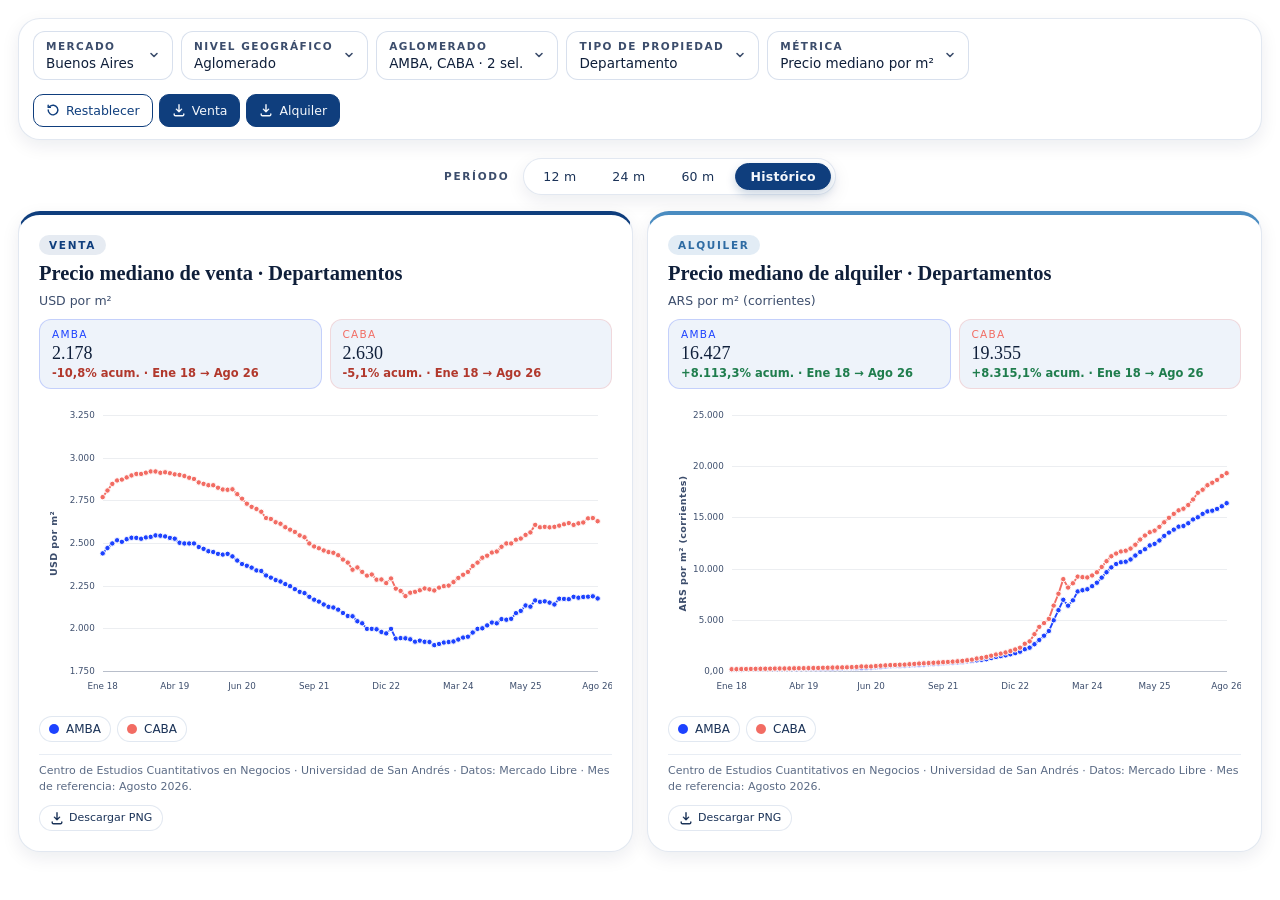
